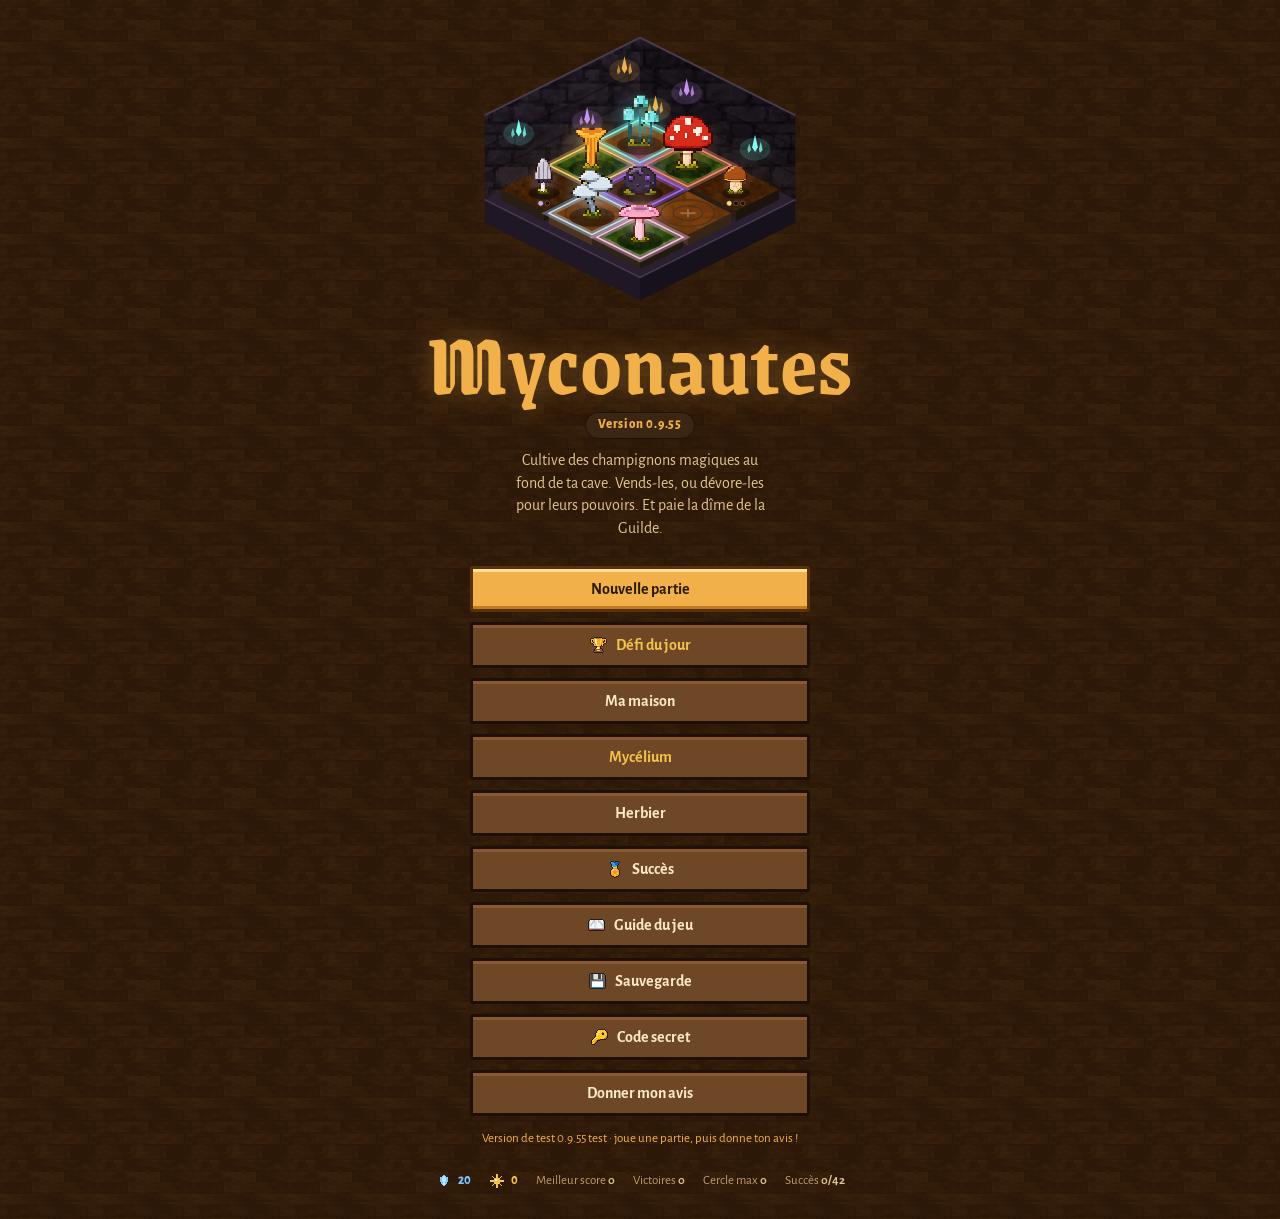
==== index.html @ 74641db4 "0.9.55 : nouveaux événements de nuit, cadeaux du réveil, 8 événements du jour, fonds d'arène peints " ====
<!doctype html><html><head><meta charset=utf8><meta name=viewport content="width=device-width,initial-scale=1,viewport-fit=cover"><style>:root{color-scheme:light;box-sizing:border-box;padding-top:env(safe-area-inset-top,0px);padding-bottom:env(safe-area-inset-bottom,0px)}html{scroll-padding-top:env(safe-area-inset-top,0px)}body{margin:0;padding:0;font:14px -apple-system,BlinkMacSystemFont,sans-serif;background:#fff;color:#000}img{max-width:100%}[hidden]:not([hidden=until-found i]){display:none!important}</style><style>
/* Thème d'interface 2 (20/11) : cadres en bois façon Stardew, police d'origine conservée */
html:root{--loam:#24170e;--loam-2:#3b2614;--loam-3:#5a3a1e;--rock:#6e4826;--line:#1e1008;--parch:#fbe9c4;--muted:#e0c393;--faint:#bf9a6c;--shade:rgba(20,10,4,.66)}
html body{background-color:var(--loam);background-image:url([data-uri]);background-size:96px 96px;background-repeat:repeat;image-rendering:pixelated}
.hud,.bar,#sheet .panel,#modal .card,.dcard,.banner,.group,.market,.prow,.frow,.grow,.cr-row,.char,.cer,.recipe,.gitem,.ach-card,.fb-card,.gd-sec,.toast,.mp,.forge-stats,.lb li,.daily .dl-char,.b-cmd,.b-mini,.psum,.hero-ed,.mile,.gc,#pipo,.tut,.coach{border-radius:3px!important;border:3px solid var(--line)!important;box-shadow:inset 0 0 0 2px #9a6a38,inset 0 3px 0 2px #b8854c!important;background:var(--loam-3)!important}
.btn,.btn-ghost,.snd-btn,.htabs button,.gd-tabs button,.he-tg button,.he-ch button,.cr-q button,.chip,.badge,.pchip,.slot,.item,.ing,.mat,.want{border-radius:3px!important}
.btn-ghost,.snd-btn{border:3px solid var(--line)!important;box-shadow:inset 0 3px 0 #8a5a2e!important;background:var(--rock)!important}
.btn-primary{border:3px solid #5a3008!important;box-shadow:inset 0 3px 0 #ffe0a0,inset 0 -3px 0 #c07a20!important}
.slot,.item{background:#e9cf98!important;border:3px solid #7a4a22!important;color:#3b2412}
.bar{border-width:3px 0 0 0!important}.hud{border-width:0 0 3px 0!important}
.tab.on{border-radius:3px!important;background:var(--rock)!important;box-shadow:inset 0 0 0 2px #b8854c!important}
/* 0.9.54 : jauge d'énergie en pixels */
html body .nrg i{border-radius:0;transform:none;width:8px;height:14px;border:2px solid var(--line);box-shadow:inset 0 2px 0 rgba(255,255,255,.28),inset 0 -2px 0 rgba(0,0,0,.28);image-rendering:pixelated}
html body .nrg i.on{border-color:#1e3a10}
</style><link rel="manifest" href="manifest.webmanifest"><meta name="theme-color" content="#2a1c12"><meta name="mobile-web-app-capable" content="yes"><link rel="apple-touch-icon" href="icon-192.png"></head><body>
<meta charset="utf-8">
<title>Myconautes</title>
<meta name="claude:viewport-fit-sides" content="cover">
<link rel="preconnect" href="https://fonts.googleapis.com">
<link rel="preconnect" href="https://fonts.gstatic.com" crossorigin>
<link rel="stylesheet" href="https://fonts.googleapis.com/css2?family=Alegreya+Sans:wght@400;500;700;800&family=Grenze+Gotisch:wght@500;700&display=swap">
<style>
/* Layout: one narrow column (max 520px). Sticky HUD band on top, the cave grid in the middle, a fixed action bar at the bottom.
   Single dark "underground cave" theme by choice: loam + rock neutrals, lantern amber as the one UI accent,
   bioluminescent colours belong to the mushrooms only. */
:root{
  --loam:#140f17; --loam-2:#1e1622; --loam-3:#2a1f2f; --rock:#33263a; --line:#4a3a50;
  --parch:#f0e4ca; --muted:#ab9c90; --faint:#7f7072;
  --lantern:#f2b04b; --lantern-hi:#ffd48a; --lantern-ink:#2b1a05;
  --moss:#97d67e; --rot:#e66d5d; --iv:#c592f5;
  --r0:#cbbca4; --r1:#79c8ff; --r2:#ffb54d; --r3:#ff5ad8;
  --shade:rgba(6,3,8,.62);
  --f-display:"Grenze Gotisch","Palatino Linotype",Georgia,serif;
  --f-body:"Alegreya Sans","Trebuchet MS",system-ui,sans-serif;
  color-scheme:dark;
}
*{box-sizing:border-box}
html,body{height:100%}
body{margin:0;background:var(--loam);color:var(--parch);font:16px/1.42 var(--f-body);-webkit-tap-highlight-color:transparent;
  background-image:radial-gradient(120% 50% at 50% -10%,#2a1d2f 0%,transparent 70%),radial-gradient(80% 40% at 100% 100%,#1f1424 0%,transparent 70%);background-repeat:no-repeat;touch-action:manipulation}
body::before{content:"";position:fixed;top:0;right:0;left:0;height:env(safe-area-inset-top,0px);z-index:45;background:var(--loam-2)}
.gut{padding-left:max(16px,env(safe-area-inset-left,0px));padding-right:max(16px,env(safe-area-inset-right,0px))}
.col{max-width:520px;margin:0 auto;width:100%}
[hidden]{display:none!important}
[data-act]{cursor:pointer;-webkit-tap-highlight-color:rgba(242,176,75,.18)}
button{font:inherit;color:inherit;background:none;border:0;cursor:pointer;padding:0}
button:focus-visible{outline:2px solid var(--lantern);outline-offset:2px}
h1,h2,h3{font-family:var(--f-display);font-weight:700;text-wrap:balance;margin:0;letter-spacing:.01em;line-height:1.05}
p{margin:0}
.num{font-variant-numeric:tabular-nums}
.small{font-size:13px;color:var(--muted)}
.label{font-size:11px;letter-spacing:.14em;text-transform:uppercase;color:var(--muted);font-weight:700}

.btn{display:inline-flex;align-items:center;justify-content:center;gap:8px;min-height:46px;padding:10px 16px;border-radius:14px;font-weight:700;text-align:center;line-height:1.15}
.btn-primary{background:var(--lantern);color:var(--lantern-ink);box-shadow:inset 0 0 0 1px var(--lantern-hi),0 8px 24px -10px var(--lantern)}
.btn-ghost{background:var(--loam-3);border:1px solid var(--line)}
.btn-iv{background:transparent;border:1px solid var(--iv);color:var(--iv)}
.btn-danger{background:transparent;border:1px solid var(--rot);color:var(--rot)}
.fee-v{font-size:11.5px;color:var(--faint)}.prow .meta b{color:var(--r1)}.prow .cost{display:inline-flex;align-items:center;gap:3px;white-space:nowrap}.prow .cost svg{width:16px!important;height:16px!important}
.snd-btn{flex:none;width:34px;height:34px;border-radius:10px;background:var(--loam-3);border:1px solid var(--line);font-size:15px;line-height:1;padding:0}
.snd-set{display:grid;grid-template-columns:auto minmax(0,1fr);gap:8px 12px;align-items:center;padding:10px 12px;border-radius:14px;background:var(--loam-2);border:1px solid var(--line)}
.snd-set label{font-weight:700;color:var(--muted)}.snd-set input{width:100%;accent-color:var(--lantern)}.snd-set .btn{grid-column:1/-1}
.daily-btn{border-color:#c9963a;color:#f2c14b}
.wxc{white-space:nowrap;margin-left:2px;background:var(--loam-3);border:1px solid var(--line);border-radius:99px;padding:1px 7px;font-size:13px;line-height:1.5}
.dlc{margin-left:6px;font-size:10.5px;font-weight:800;color:#2b1a05;background:#f2c14b;border-radius:99px;padding:1px 7px}
.wxs{display:grid;gap:10px}.wxs>div{padding:10px 12px;border-radius:12px;background:var(--loam-2);border:1px solid var(--line)}.wxs b{font-size:15px}.wxs p{margin:4px 0;font-size:14px}.wxs small{color:var(--muted)}
.daily .dl-char{display:grid;grid-template-columns:52px minmax(0,1fr);gap:10px;align-items:center;padding:10px;border-radius:14px;background:var(--loam-2);border:1px solid var(--line)}
.dl-char svg{width:52px;height:52px}.dl-char small{display:block;color:var(--muted);font-size:12.5px}
.dl-mods{display:grid;grid-template-columns:1fr 1fr;gap:8px;margin:10px 0}.dl-mods div{padding:9px 10px;border-radius:12px;background:rgba(242,176,75,.08);border:1px solid #8a6a2a}.dl-mods b{display:block;color:var(--lantern);font-size:14px}.dl-mods span{font-size:12.5px}
.daily input{width:100%;margin-top:4px}
.lb{list-style:none;margin:6px 0 0;padding:0;display:grid;gap:4px}
.lb li{display:grid;grid-template-columns:30px minmax(0,1fr) auto auto;gap:8px;align-items:center;padding:7px 10px;border-radius:10px;background:var(--loam-2);border:1px solid var(--line);font-size:14px}
.lb li.me{border-color:var(--lantern)}.lb-r{text-align:center;font-weight:800}.lb li em{font-style:normal;font-size:12px;color:var(--muted)}.lb-s{font-weight:800;color:var(--lantern)}
.dl-end{margin-top:12px;padding:12px;border-radius:14px;background:rgba(242,176,75,.1);border:1px solid #8a6a2a;display:grid;gap:3px}.dl-end b{font-family:var(--f-display);font-size:22px;color:var(--lantern)}.dl-end small{color:var(--muted)}.dl-btns{display:grid;grid-template-columns:1fr 1fr;gap:6px;margin-top:6px}
#stage::after{content:"";position:absolute;inset:0;pointer-events:none;z-index:3;opacity:0;transition:opacity .6s}
#stage[data-wx=pluie]::after,#stage[data-wx=orage]::after{opacity:.55;background:repeating-linear-gradient(105deg,transparent 0 9px,rgba(180,210,255,.5) 9px 10px,transparent 10px 23px);background-size:46px 46px;animation:wxRain .45s linear infinite}
#stage[data-wx=orage]::after{animation:wxRain .4s linear infinite,wxFlash 6s steps(1) infinite}
#stage[data-wx=neige]::after{opacity:.9;background-image:radial-gradient(circle,#fff 1.6px,transparent 2.2px),radial-gradient(circle,rgba(255,255,255,.8) 1.1px,transparent 1.6px);background-size:38px 38px,23px 23px;animation:wxSnow 7s linear infinite}
#stage[data-wx=brouillard]::after{opacity:1;background:linear-gradient(180deg,rgba(210,215,230,.05),rgba(210,215,230,.38) 55%,rgba(210,215,230,.15));animation:wxFog 9s ease-in-out infinite alternate}
#stage[data-wx=vent]::after{opacity:.8;background-image:radial-gradient(ellipse 5px 2.5px,#d8a24a 70%,transparent 75%),radial-gradient(ellipse 4px 2px,#a8c04a 70%,transparent 75%);background-size:120px 90px,80px 70px;animation:wxWind 3.5s linear infinite}
#stage[data-wx=canicule]::after{opacity:1;background:radial-gradient(ellipse at 50% 0,rgba(255,170,60,.22),transparent 70%)}
#stage[data-season=automne] #world .scene{filter:hue-rotate(-32deg) saturate(1.2)}
#stage[data-season=hiver] #world .scene{filter:saturate(.45) brightness(1.12)}
#stage[data-season=ete] #world .scene{filter:saturate(1.2) brightness(1.04)}
@keyframes wxRain{to{background-position:-10px 46px}}
@keyframes wxSnow{to{background-position:20px 380px,-30px 230px}}
@keyframes wxFog{to{transform:translateX(4%)}}
@keyframes wxWind{to{background-position:480px 60px,320px -40px}}
@keyframes wxFlash{0%,96%,100%{filter:none}97%{filter:brightness(3)}98%{filter:none}99%{filter:brightness(2.4)}}
.btn-danger-soft{background:rgba(230,109,93,.12);border:1px solid var(--rot);color:#ffb0a4}
.cr-quick{display:grid;grid-template-columns:1fr 1fr;gap:8px}
.cr-quick .btn{flex-direction:column;min-height:58px;line-height:1.15}
.cr-quick .btn small{display:block;font-weight:600;font-size:12px;opacity:.85;margin-top:2px}
.cr-h{margin:14px 2px 8px}
.cr-list{display:grid;gap:6px}
.cr-row{display:grid;grid-template-columns:40px minmax(0,1fr) auto;gap:8px;align-items:center;padding:6px 8px;border-radius:12px;background:var(--loam-2);border:1px solid var(--line)}
.cr-row.on{border-color:var(--lantern);background:rgba(242,176,75,.08)}
.cr-ic svg{width:40px;height:40px;display:block}
.cr-tx b{display:block;font-size:14px;line-height:1.2}.cr-tx small{font-size:11.5px;color:var(--muted)}.cr-tx em{font-style:normal;color:#ff9a8a}
.cr-q{display:flex;align-items:center;gap:4px}
.cr-q button{width:32px;height:32px;border-radius:9px;background:var(--loam-3);border:1px solid var(--line);color:var(--parch);font-weight:800;font-size:17px}
.cr-q button:disabled{opacity:.35}
.cr-q output{min-width:22px;text-align:center;font-weight:800}
.cr-q .cr-max{width:auto;padding:0 8px;font-size:12px;font-weight:700}
.cr-go{width:100%;margin-top:12px}
.btn[disabled]{opacity:.38;cursor:not-allowed}
.btn small{font-weight:500;opacity:.8;font-size:12px}
.stack{display:grid;gap:10px}

/* ---------- Title ---------- */
#title{min-height:100%;display:flex;flex-direction:column;justify-content:center;padding-block:28px}
.hero{max-width:330px;margin:0 auto}
.logo{font-size:clamp(44px,13vw,88px);white-space:nowrap;text-align:center;color:var(--lantern);text-shadow:0 0 28px rgba(242,176,75,.35);margin-top:6px}
.tagline{text-align:center;color:var(--muted);max-width:32ch;margin:10px auto 26px}
.title-actions{display:grid;gap:10px;max-width:340px;margin:0 auto;width:100%}
.meta-line{display:flex;flex-wrap:wrap;justify-content:center;gap:6px 18px;margin-top:24px;color:var(--faint);font-size:13px}
.meta-line b{color:var(--muted)}

/* ---------- Setup ---------- */
#setup{padding-block:22px 40px}
#setup h2{font-size:34px;margin:6px 0 4px}
.chars{display:grid;gap:10px;margin:14px 0 24px}
.char{display:grid;grid-template-columns:58px 1fr;gap:12px;align-items:center;text-align:left;padding:12px;border-radius:16px;background:var(--loam-2);border:1px solid var(--line)}
.char svg{width:58px;height:58px}
.char.on{border-color:var(--lantern);box-shadow:inset 0 0 0 1px var(--lantern)}
.char.locked{opacity:.5}
.char.locked svg{filter:brightness(0) opacity(.6)}
.char h3{font-size:22px}
.char h3 span{font-family:var(--f-body);font-size:14px;color:var(--muted);font-weight:500}
.cercles{display:flex;flex-wrap:wrap;gap:8px;margin:10px 0}
.cer{min-width:46px;height:46px;border-radius:12px;border:1px solid var(--line);background:var(--loam-2);font-family:var(--f-display);font-size:20px}
.cer.on{background:var(--lantern);color:var(--lantern-ink);border-color:var(--lantern)}
.cer[disabled]{opacity:.3}
.cer-desc{min-height:44px;color:var(--muted);font-size:14px}

/* ---------- Game ---------- */
#game{min-height:100%;padding-bottom:calc(86px + env(safe-area-inset-bottom,0px))}
.hud{position:sticky;top:env(safe-area-inset-top,0px);z-index:20;background:var(--loam-2);border-bottom:1px solid var(--line);box-shadow:0 8px 20px -12px #000}
.hud .col{padding-block:8px 10px;display:grid;gap:8px}
.hud-row{display:flex;align-items:center;gap:8px}.hud-row .menu-btn{flex:none}
.day{display:flex;align-items:center;gap:5px;margin-right:auto;white-space:nowrap;min-width:0}
.wxc.r2{display:none}
@media (max-width:430px){.day b{font-size:21px!important}.day small{display:none}.hud-row{gap:6px}.wxc.r1,.dlc{display:none}.wxc.r2{display:inline-block;margin:0 4px 0 0;flex:none}.iv>span:first-child{display:none}.iv{grid-template-columns:minmax(0,1fr) auto!important;gap:6px!important}.hud-row2{grid-template-columns:auto minmax(0,1fr) auto auto!important;gap:7px!important}.dime{font-size:12.5px!important}.gold{font-size:17px!important}}
.day b{font-family:var(--f-display);font-size:24px;line-height:1}
.day small{color:var(--faint);font-size:13px}
.gold{display:flex;align-items:center;gap:5px;font-weight:800;font-size:19px;color:var(--lantern)}
.nrg{display:flex;gap:3px;align-items:center}
.nrg i{width:9px;height:16px;border-radius:3px;background:var(--loam-3);border:1px solid var(--line);transform:skewX(-12deg)}
.nrg i.on{background:var(--moss);border-color:var(--moss)}
.nrg i.extra{background:var(--r1);border-color:var(--r1)}
.nrg em{font-style:normal;font-weight:800;font-size:15px;color:var(--moss);margin-left:2px}
.menu-btn{width:38px;height:38px;border-radius:10px;border:1px solid var(--line);display:grid;place-items:center}
.menu-btn span{display:block;width:16px;height:2px;background:var(--parch);box-shadow:0 5px 0 var(--parch),0 -5px 0 var(--parch)}
.hud-row2{display:grid;grid-template-columns:minmax(0,1fr) auto auto;gap:10px;align-items:center}
.hp{display:flex;align-items:center;gap:4px;font-size:13px;color:#e66d5d;white-space:nowrap}
.hp b{color:var(--parch)}
.hp.low b{color:var(--rot)}
.hp.low svg{animation:hpBeat .9s ease-in-out infinite}
@keyframes hpBeat{50%{transform:scale(1.25)}}
.bar .tab .cnt.full{color:var(--rot)}
.bagcap{padding:12px;border-radius:16px;background:var(--loam-2);border:1px solid var(--line);margin-bottom:16px}
.bc-top{display:flex;justify-content:space-between;align-items:baseline;gap:8px;font-size:15px}
.bc-top b{font-size:17px;color:var(--parch)}
.bc-top b.full{color:var(--rot)}
.bc-bar{height:8px;border-radius:99px;background:var(--loam-3);border:1px solid var(--line);overflow:hidden;margin:6px 0 4px}
.bc-bar i{display:block;height:100%;background:var(--lantern);transition:width .3s}
.bc-bar i.full{background:var(--rot)}
.bc-up{display:grid;grid-template-columns:minmax(0,1fr) auto;gap:10px;align-items:center;margin-top:10px;padding-top:10px;border-top:1px solid var(--line)}
.bc-up b{font-size:15px}
.bc-up .small{margin:2px 0 6px}
.bc-up .btn{min-height:42px}
.bc-w{margin-top:8px;color:var(--faint)}
.gearline{font-size:13px;color:var(--muted);margin:-6px 0 14px;padding:0 4px}
.forge-stats{display:flex;flex-wrap:wrap;gap:6px 16px;padding:10px 12px;border-radius:14px;background:var(--loam-2);border:1px solid var(--line);font-size:14px;margin-bottom:6px}
.forge-stats b{color:var(--lantern);font-size:16px}
.forge-stats i{font-style:normal;color:var(--faint);font-size:12px}
.forge{display:grid;gap:6px;margin-bottom:14px}
.frow{display:grid;grid-template-columns:44px minmax(0,1fr) auto;gap:10px;align-items:center;padding:6px 10px 6px 8px;border-radius:14px;background:var(--loam-2);border:1px solid var(--line)}
.frow.on{border-color:var(--lantern);background:rgba(242,176,75,.08)}
.frow b{display:block;font-size:15px}
.frow .small{display:block}
.frow .btn{min-height:40px;padding:6px 14px}
.ftag{font-size:12px;font-weight:800;color:var(--lantern);padding:4px 10px;border-radius:99px;border:1px solid var(--lantern)}
.ftag.dim{color:var(--faint);border-color:var(--line)}
.gym{display:grid;gap:8px}
.grow{padding:10px 12px;border-radius:14px;background:var(--loam-2);border:1px solid var(--line)}
.gtop{display:flex;justify-content:space-between;align-items:center}
.gtop b{font-family:var(--f-display);font-size:20px}
.gpips{display:flex;gap:4px}.gpips i{width:16px;height:8px;border-radius:3px;background:var(--loam-3);border:1px solid var(--line)}
.grow .small{margin:4px 0 8px}.grow .btn{width:100%;min-height:42px}
.b-chip.attr{color:#cfe8ff;border-color:#3f5c8a}
.fgear{font-size:12.5px;color:var(--muted);margin:-2px 0 0;padding:0 2px}
.iv{display:grid;grid-template-columns:auto 1fr auto;gap:8px;align-items:center;font-size:13px;color:var(--muted)}
.ivbar{position:relative;height:8px;border-radius:99px;background:var(--loam-3);border:1px solid var(--line);overflow:hidden}
.ivbar i{position:absolute;top:0;bottom:0;left:0;background:var(--iv);border-radius:99px;transition:width .3s}
.ivbar i.warn{background:linear-gradient(90deg,var(--iv),var(--rot))}
.ivbar .tick{position:absolute;top:-2px;bottom:-2px;width:2px;background:var(--parch);opacity:.5}
.iv b{color:var(--iv)}
.dime{font-size:13px;color:var(--muted);text-align:right;white-space:nowrap}
.dime b{color:var(--parch)}
.dime.tonight b{color:var(--lantern)}
.dime.danger b{color:var(--rot)}

main .col{padding-block:12px}
.log{min-height:22px;font-size:14px;color:var(--muted);margin-bottom:10px}
.log b{color:var(--parch)}
.banner{font-size:14px;padding:8px 12px;border-radius:12px;margin-bottom:10px;border:1px solid var(--line);background:var(--loam-2)}
.banner.moon{border-color:#9fe8ff;color:#d8f6ff}
.banner.trance{border-color:var(--iv);color:var(--iv)}

/* isometric cave scene */
.scene-wrap{margin:0 -8px}
.scene{display:block;width:100%;height:auto;overflow:visible;touch-action:manipulation;-webkit-user-select:none;user-select:none}
.scene .cell{cursor:pointer;outline:none}
.scene .cell .top{transition:filter .15s}
.scene .cell:hover .top{filter:brightness(1.3)}
.scene .cell:focus-visible .top{stroke:var(--lantern);stroke-width:2.5}
.scene .cell.slimy .mbody{filter:saturate(.55)}
.scene .halo{animation:pulse 2.4s ease-in-out infinite}
.scene .bob{animation:bob 3.4s ease-in-out infinite}
.scene .marker{animation:hop 1.1s ease-in-out infinite}
.scene .crystal{animation:pulse 3.8s ease-in-out infinite}
@keyframes bob{50%{transform:translateY(-3px)}}
@keyframes hop{50%{transform:translateY(-5px)}}
@keyframes pulse{50%{opacity:.5}}
.under-grid{display:flex;flex-wrap:wrap;gap:8px 14px;align-items:center;justify-content:space-between;margin-top:12px}
.legend{display:flex;gap:10px;font-size:12px;color:var(--muted);flex-wrap:wrap}
.legend span{display:inline-flex;align-items:center;gap:5px}
.legend i{width:14px;height:14px;border-radius:4px;display:inline-block}

/* bag */
.sec-h{display:flex;align-items:baseline;justify-content:space-between;gap:10px;margin:4px 0 10px}
.sec-h h2{font-size:28px}
.badges{display:flex;flex-wrap:wrap;gap:6px;margin-bottom:12px}
.badge{font-size:12px;padding:3px 9px;border-radius:99px;border:1px solid var(--line);background:var(--loam-2);color:var(--muted)}
.badge.up{color:var(--moss);border-color:#4f7a44}
.badge.iv{color:var(--iv);border-color:#6b4f8a}
.groups{display:grid;gap:10px;margin-bottom:22px}
.group{display:grid;grid-template-columns:54px minmax(0,1fr);gap:12px;padding:12px;border-radius:16px;background:var(--loam-2);border:1px solid var(--line)}
.group > svg{width:54px;height:54px}
.group h3{font-size:21px}
.group h3 span{font-family:var(--f-body);font-weight:800;font-size:15px;color:var(--muted)}
.chips{display:flex;flex-wrap:wrap;gap:4px;margin:6px 0 8px}
.chip{font-size:12px;padding:1px 7px;border-radius:99px;background:var(--loam-3);border:1px solid var(--line);font-variant-numeric:tabular-nums}
.chip.sh{color:var(--r2);border-color:#8a6427}
.chip.old{color:var(--rot);border-color:#7a3a33}
.acts{display:grid;grid-template-columns:1fr 1fr;gap:6px}
.acts .btn{min-height:42px;padding:6px 10px;font-size:14px}
.acts .eat{grid-column:1/-1}
.eatfx{font-size:13px;color:var(--iv);margin-top:6px}
.empty-bag{padding:22px;text-align:center;border:1px dashed var(--line);border-radius:16px;color:var(--muted);margin-bottom:22px}
.market{display:grid;gap:2px;background:var(--loam-2);border:1px solid var(--line);border-radius:16px;padding:6px}
.mrow{display:grid;grid-template-columns:30px minmax(0,1fr) auto 22px;gap:8px;align-items:center;padding:5px 6px;border-radius:10px;font-size:15px}
.mrow svg{width:30px;height:30px}
.mrow .p{font-weight:800;font-variant-numeric:tabular-nums;color:var(--lantern)}
.mrow .tr{font-weight:800;text-align:center}
.tr.up{color:var(--moss)} .tr.dn{color:var(--rot)} .tr.eq{color:var(--faint)}
.mrow .fc{font-size:12px;color:var(--muted)}
.mrow.client{background:var(--loam-3)}

/* bottom bar */
.bar{position:fixed;left:0;right:0;bottom:0;z-index:20;background:var(--loam-2);border-top:1px solid var(--line);padding-bottom:env(safe-area-inset-bottom,0px)}
.bar .col{display:grid;grid-template-columns:1fr 1fr 1.15fr 1fr 1fr;align-items:end;gap:4px;padding-block:6px 8px}
.bar .tab{font-size:12px;min-height:58px;padding:2px 1px;min-width:0;letter-spacing:-.01em;gap:1px}
.bar .tab svg{flex:none}.bar .tab .tl{max-width:100%;overflow:hidden;text-overflow:ellipsis;white-space:nowrap}
.bar .mapb{background:none;border:0;min-height:58px;position:relative}
.bar .mapo{position:absolute;left:50%;bottom:10px;transform:translateX(-50%);width:68px;height:68px;border-radius:50%;background:var(--lantern);color:var(--lantern-ink);border:3px solid var(--loam-2);box-shadow:0 6px 18px -4px #000;display:flex;flex-direction:column;align-items:center;justify-content:center;font-size:12.5px;font-weight:800;gap:1px}
.bar .mapb:active .mapo{transform:translateX(-50%) scale(.94)}
.mapz{font:700 11.5px var(--f-body);color:var(--muted);letter-spacing:.06em;text-transform:uppercase;margin:12px 2px 6px}
.mapg{display:grid;grid-template-columns:repeat(4,minmax(0,1fr));gap:8px}
.mp{display:flex;flex-direction:column;align-items:center;gap:3px;padding:10px 2px;border-radius:14px;background:var(--loam-2);border:1px solid var(--line);font:700 12.5px/1.15 var(--f-body);color:var(--parch);text-align:center;min-width:0}
.mp b{max-width:100%}.mp small{font-weight:500;font-size:10.5px;color:var(--muted)}
.mp.on{border-color:var(--lantern);background:rgba(242,176,75,.1)}.mp:disabled{opacity:.45}
.bar .tab .cnt{font-size:9.5px;white-space:nowrap;max-width:100%;overflow:hidden;text-overflow:ellipsis}
.tab{min-height:54px;border-radius:14px;font-weight:700;display:flex;flex-direction:column;align-items:center;justify-content:center;gap:1px;color:var(--muted);border:1px solid transparent}
.tab.on{color:var(--parch);background:var(--loam-3);border-color:var(--line)}
.tab .cnt{font-size:12px;color:var(--lantern)}
.sleep{min-height:54px;border-radius:14px;background:#2f2552;border:1px solid #5d4c9a;color:#e7defc;font-family:var(--f-display);font-size:22px;display:flex;flex-direction:column;align-items:center;justify-content:center;line-height:1}
.sleep small{font-family:var(--f-body);font-size:11px;font-weight:700;margin-top:3px;color:#b8a9ea}
.sleep.warn small{color:var(--rot)}

/* sheet + modal */
#sheet{position:fixed;top:0;right:0;bottom:0;left:0;z-index:50;display:flex;align-items:flex-end;justify-content:center;background:var(--shade)}
#sheet .panel{width:100%;max-width:520px;max-height:84%;overflow:auto;background:var(--loam-2);border:1px solid var(--line);border-bottom:0;border-radius:22px 22px 0 0;padding-top:14px;padding-bottom:calc(18px + env(safe-area-inset-bottom,0px));animation:up .22s ease-out}
.grab{width:40px;height:4px;border-radius:9px;background:var(--line);margin:0 auto 12px}
.sheet-h{display:flex;justify-content:space-between;align-items:flex-start;gap:12px;margin-bottom:12px}
.sheet-h h2{font-size:28px}
.x{width:36px;height:36px;border-radius:10px;border:1px solid var(--line);font-size:18px;flex:none}
.plist{display:grid;gap:8px}
.prow{display:grid;grid-template-columns:52px minmax(0,1fr) auto;gap:10px;align-items:center;text-align:left;padding:8px 10px;border-radius:14px;background:var(--loam-3);border:1px solid var(--line)}
.prow svg{width:52px;height:52px}
.prow b{font-size:16px}
.prow .meta{font-size:13px;color:var(--muted)}
.prow .cost{font-weight:800;color:var(--lantern);font-variant-numeric:tabular-nums;white-space:nowrap}
.prow .ok{color:var(--moss);font-size:12px;font-weight:700}
.prow[disabled]{opacity:.4}
.why{font-size:12px;color:var(--rot)}
.info-grid{display:grid;grid-template-columns:auto 1fr;gap:4px 14px;font-size:14px;margin:10px 0 14px}
.info-grid dt{color:var(--muted)}
.info-grid dd{margin:0}
.desc{font-size:14px;color:var(--muted);margin-top:4px}
.eatline{color:var(--iv)}

#modal{position:fixed;top:0;right:0;bottom:0;left:0;z-index:60;background:rgba(6,3,8,.82);display:flex;align-items:center;justify-content:center;overflow:auto;
  padding:max(16px,env(safe-area-inset-top,0px)) max(16px,env(safe-area-inset-right,0px)) max(16px,env(safe-area-inset-bottom,0px)) max(16px,env(safe-area-inset-left,0px))}
#modal .card{width:100%;max-width:480px;max-height:100%;overflow:auto;background:var(--loam-2);border:1px solid var(--line);border-radius:22px;padding:20px;animation:fade .25s ease-out}
.mh{display:flex;gap:12px;align-items:center}
.mh h2{font-size:32px}
.lines{list-style:none;padding:0;margin:16px 0 18px;display:grid;gap:9px;font-size:15px}
.lines li{display:grid;grid-template-columns:10px 1fr;gap:10px;align-items:baseline}
.lines li::before{content:"";width:8px;height:8px;border-radius:50%;background:var(--faint)}
.lines li.good::before{background:var(--moss)}
.lines li.bad::before{background:var(--rot)}
.lines li.gold::before{background:var(--lantern)}
.lines li.iv::before{background:var(--iv)}
.drafts{display:grid;gap:10px;margin:14px 0}
.dcard{display:grid;grid-template-columns:56px minmax(0,1fr);gap:12px;align-items:center;text-align:left;padding:14px;border-radius:16px;background:var(--loam-3);border:1px solid var(--line);transition:transform .12s}
.dcard:active{transform:scale(.98)}
.dcard[data-r="1"]{border-color:var(--r1);box-shadow:inset 0 0 0 1px var(--r1)}
.dcard[data-r="2"]{border-color:var(--r2);box-shadow:inset 0 0 0 1px var(--r2),0 0 26px -8px var(--r2)}
.dcard h3{font-size:22px}
.dcard p{font-size:14px;color:var(--muted);margin-top:3px}
.rl{font-size:10px;letter-spacing:.16em;text-transform:uppercase;font-weight:800;color:var(--r0)}
.dcard[data-r="1"] .rl{color:var(--r1)} .dcard[data-r="2"] .rl{color:var(--r2)}
.sigil{width:56px;height:56px;border-radius:50%;display:grid;place-items:center;font-family:var(--f-display);font-size:30px;border:1px solid currentColor;color:var(--r0);background:radial-gradient(circle,rgba(255,255,255,.08),transparent 70%)}
.dcard[data-r="1"] .sigil{color:var(--r1)} .dcard[data-r="2"] .sigil{color:var(--r2)}
.sigil svg{width:54px;height:54px}
.skip{display:block;margin:4px auto 0;font-size:14px;color:var(--muted);text-decoration:underline;padding:8px}
.end-stats{display:grid;grid-template-columns:1fr 1fr;gap:8px;margin:16px 0}
.end-stats div{background:var(--loam-3);border:1px solid var(--line);border-radius:12px;padding:10px}
.end-stats b{display:block;font-size:22px;font-variant-numeric:tabular-nums}
.end-stats span{font-size:12px;color:var(--muted)}
.unlock{border:1px solid var(--lantern);color:var(--lantern);border-radius:12px;padding:10px 12px;margin-bottom:12px;font-weight:700}
.howto{display:grid;gap:10px;font-size:15px;padding-left:18px;margin:0}
.howto li::marker{color:var(--lantern)}
.grim{display:grid;gap:10px}
.gitem{display:grid;grid-template-columns:56px minmax(0,1fr);gap:12px;padding:10px;border-radius:14px;background:var(--loam-3);border:1px solid var(--line)}
.gitem svg{width:56px;height:56px}
.gitem.unknown svg{filter:brightness(0) opacity(.55)}
.gitem h3{font-size:20px}
.perklist{display:grid;gap:8px}
.perk{display:grid;grid-template-columns:auto 1fr;gap:10px;align-items:start;font-size:14px}
.perk .dot{width:10px;height:10px;border-radius:50%;margin-top:5px}

/* house */
#house-screen{padding-block:22px 40px}
.eclats{display:inline-flex;align-items:center;gap:6px;font-weight:800;color:var(--r1);white-space:nowrap}
.spores{display:inline-flex;align-items:center;gap:6px;font-weight:800;color:#f2c14b;white-space:nowrap}
.myc-btn{border-color:#8a6a2a;color:#f2c14b}
.myc-bank{display:flex;align-items:center;gap:8px;padding:10px 14px;border-radius:14px;background:rgba(242,193,75,.1);border:1px solid #8a6a2a;color:#f2c14b;font-size:15px;margin-bottom:6px}
.myc-bank svg{width:22px;height:22px}.myc-bank b{font-size:22px;font-family:var(--f-display)}
.myc-b{font-family:var(--f-display);font-size:21px;margin:16px 2px 8px}
.myc-list{display:grid;gap:8px}
.myc-node{padding:10px 12px;border-radius:14px;background:var(--loam-2);border:1px solid var(--line);border-left:4px solid var(--bc);display:grid;gap:6px}
.myc-node.done{background:rgba(255,255,255,.03)}.myc-node.lock{opacity:.6}
.mn-top{display:flex;justify-content:space-between;align-items:center;gap:8px}.mn-top b{font-size:15.5px}
.myc-node .btn{min-height:42px}.myc-node .btn svg{vertical-align:-3px}.myc-node .btn-primary svg{filter:brightness(.35)}
.myc-sp{display:flex;gap:6px}.myc-sp>span{width:44px;height:44px;border-radius:10px;background:#140f17;display:flex;align-items:center;justify-content:center}.myc-sp svg{width:40px;height:40px}
.sil svg{filter:brightness(0) opacity(.55)}.sil{display:contents}
.htabs{display:grid;grid-template-columns:repeat(3,1fr);gap:4px;padding:4px;border-radius:14px;background:var(--loam-2);border:1px solid var(--line);margin-bottom:12px}
.htabs button{min-height:40px;border-radius:10px;font-weight:700;color:var(--muted)}.htabs button.on{background:var(--loam-3);color:var(--parch);border:1px solid var(--line)}
.hmarks{font-size:12px;color:var(--muted);margin-top:4px}.hmarks span{color:var(--faint)}
.foe-ic{width:56px;height:56px;border-radius:50%;display:flex;align-items:center;justify-content:center;font-family:var(--f-display);font-size:26px;color:#fff;flex:none;border:2px solid rgba(255,255,255,.15)}
.gitem.foe.unknown .foe-ic{background:#2a1f2f!important;color:var(--faint)}
.miles{display:grid;gap:6px}
.mile{display:grid;grid-template-columns:22px minmax(0,1fr) auto auto;gap:8px;align-items:center;padding:9px 12px;border-radius:12px;background:var(--loam-2);border:1px solid var(--line);font-size:14px}
.mile span{color:var(--moss);font-weight:800}.mile em{font-style:normal;color:var(--muted);font-size:12px}.mile i{font-style:normal;display:inline-flex;align-items:center;gap:3px;color:#f2c14b;font-weight:800}
.mile.ok{opacity:.65}.mile.ok b{text-decoration:line-through;text-decoration-color:rgba(255,255,255,.3)}
.spore-gain{color:#f2c14b;display:flex;align-items:center;gap:6px}
#pipo{position:fixed;z-index:45;left:50%;transform:translateX(-50%);top:calc(env(safe-area-inset-top,0px) + 96px);width:min(560px,calc(100vw - 20px));display:grid;grid-template-columns:46px minmax(0,1fr);gap:8px;align-items:start;padding:10px 12px;border-radius:18px;background:rgba(36,27,41,.97);border:1px solid #8a6a2a;box-shadow:0 10px 30px -8px #000;animation:ppIn .3s ease-out}
#pipo[hidden]{display:none}
@keyframes ppIn{from{opacity:0;transform:translate(-50%,-8px)}}
#pipo .pp-ic svg{animation:ppBob 2.4s ease-in-out infinite}
@keyframes ppBob{50%{transform:translateY(-4px)}}
#pipo p{margin:0;font-size:14.5px;line-height:1.4}
#pipo p b{color:var(--lantern)}
.pp-act{display:flex;align-items:center;gap:10px;margin-top:8px;flex-wrap:wrap}
.pp-act .pp-ok{min-height:38px;padding:0 16px;margin-left:auto}
.pp-st{font-size:11.5px;color:var(--muted);font-weight:700}
.pp-skip{background:none;border:0;color:var(--muted);text-decoration:underline;font-size:12.5px;padding:4px}
.tut-hl{animation:tutHl 1.3s ease-in-out infinite}
button.tut-hl{box-shadow:0 0 0 3px #ffd84a,0 0 18px 4px rgba(255,216,74,.6)!important}
.scene .tut-hl .top{fill:#ffd84a!important;fill-opacity:.35}
@keyframes tutHl{50%{filter:brightness(1.35)}}
.btn.locked{opacity:.55}
.tab.lk{opacity:.5}.tab.lk .cnt{color:var(--muted)!important}
.mp.lk small{color:var(--muted)}
#vet{margin-top:12px}
.vet-t{display:flex;gap:10px;align-items:center;width:100%;text-align:left;padding:10px 12px;border-radius:14px;background:var(--loam-2);border:1px solid var(--line);color:var(--parch)}
.vet-t.on{border-color:var(--lantern)}.vet-t small{display:block;color:var(--muted);font-size:12.5px}
.vet-box{width:24px;height:24px;border-radius:7px;border:2px solid var(--lantern);display:flex;align-items:center;justify-content:center;color:var(--lantern);font-weight:800;flex:none}
.g-res{margin:10px 0 4px;padding:10px 12px;border-radius:12px;background:rgba(242,176,75,.1);border:1px solid #8a6a2a;font-size:14px;line-height:1.4}
.g-res .spores{margin-top:6px}
.gctr{display:grid;gap:8px;margin-top:10px}
.gc{display:grid;grid-template-columns:minmax(0,1fr) auto;gap:8px;align-items:center;padding:10px 12px;border-radius:12px;background:var(--loam-2);border:1px solid var(--line)}
.gc b{display:block;font-size:14.5px;line-height:1.25}.gc span{display:block;font-size:12px;color:var(--muted);margin-top:3px}
.gc .btn{min-height:40px;padding:0 14px}.gc.done{opacity:.55}.gc.done span{color:var(--moss)}
.gc.leg{border-color:#c9963a;background:linear-gradient(135deg,rgba(242,176,75,.12),transparent)}
.grank{margin-top:10px;padding:10px 12px;border-radius:12px;background:var(--loam-2);border:1px solid var(--line)}
.grank>div:first-child{display:flex;justify-content:space-between;align-items:baseline;gap:8px}.grank b{font-family:var(--f-display);font-size:18px;color:var(--lantern)}.grank span{font-size:12px;color:var(--muted)}
.gbar{height:8px;border-radius:99px;background:var(--loam-3);border:1px solid var(--line);overflow:hidden;margin:6px 0}.gbar i{display:block;height:100%;background:linear-gradient(90deg,#c9963a,#f2c14b)}
.gcal{display:grid;gap:6px;margin-top:10px}.gcal div{display:flex;justify-content:space-between;padding:9px 12px;border-radius:10px;background:var(--loam-2);border:1px solid var(--line);font-size:14px}.gcal span{color:var(--lantern);font-weight:700}
.gbet{margin-top:10px;padding:10px 12px;border-radius:12px;background:rgba(142,43,58,.18);border:1px solid #7a3a33}.gbet b{display:block;color:#ff9a8a;margin-bottom:3px}.gbet span{font-size:13.5px}
.gletter b,.gletters b{display:block;font-family:var(--f-display);font-size:18px;color:var(--lantern);margin-bottom:4px}
.gletter p,.gletters p{font-style:italic;font-size:14px;line-height:1.45;color:#e8dcc0}
.gletters{display:grid;gap:12px;margin-top:10px;max-height:46vh;overflow:auto}.gletters>div{padding:10px 12px;border-radius:12px;background:#2a2218;border:1px solid #5a4a30}
.gopts .btn{min-height:44px}
.house-scene{margin:8px -8px 12px;border-radius:20px;background:radial-gradient(70% 60% at 50% 55%,#241a2b,transparent)}
.slots{display:flex;gap:6px;overflow-x:auto;padding-bottom:8px;margin:0 0 10px;scrollbar-width:none}
.slots::-webkit-scrollbar{display:none}
.slot{flex:none;padding:8px 13px;border-radius:99px;border:1px solid var(--line);background:var(--loam-2);font-weight:700;font-size:14px;color:var(--muted)}
.slot.on{background:var(--parch);color:var(--loam);border-color:var(--parch)}
.items{display:grid;gap:8px}
.item{display:grid;grid-template-columns:minmax(0,1fr) auto;gap:10px;align-items:center;padding:8px 10px 8px 14px;border-radius:14px;background:var(--loam-2);border:1px solid var(--line)}
.item.prev{border-color:var(--r1);box-shadow:inset 0 0 0 1px var(--r1)}
.iname{text-align:left;display:grid;gap:1px;min-height:40px}
.iname .st{font-size:12px;color:var(--muted)}
.item .btn{min-height:40px;padding:6px 12px;font-size:14px}
.eqd{font-size:13px;font-weight:800;color:var(--moss);padding:0 8px}
.dig{width:100%;margin-top:10px;border-style:dashed}
.flame{animation:flick .8s ease-in-out infinite alternate;transform-box:fill-box;transform-origin:50% 100%}
@keyframes flick{to{transform:scale(1.15,.82)}}
.fly{animation:drift 5s ease-in-out infinite alternate}
@keyframes drift{to{transform:translate(12px,-9px)}}
.breathe{animation:breathe 3.2s ease-in-out infinite;transform-box:fill-box;transform-origin:50% 100%}
@keyframes breathe{50%{transform:scaleY(1.05)}}
.flap{animation:flap .32s ease-in-out infinite alternate;transform-box:fill-box;transform-origin:50% 50%}
@keyframes flap{to{transform:scaleX(.5)}}
/* world */
#stage{position:relative;margin:0 -16px;touch-action:manipulation;-webkit-user-select:none;user-select:none}
#world .scene{display:block;width:100%;height:auto;max-height:min(68vh,860px);cursor:pointer}
@media (min-width:600px){#stage{width:min(820px,94vw);margin-left:calc((100% - min(820px,94vw))/2);margin-right:0}}
#fade{position:absolute;top:0;right:0;bottom:0;left:0;background:var(--loam);opacity:0;pointer-events:none;transition:opacity .28s}
#fade.on{opacity:1}
#stage.shake{animation:shk .4s}
@keyframes shk{20%{transform:translate(-4px,2px)}40%{transform:translate(4px,-2px)}60%{transform:translate(-3px,1px)}80%{transform:translate(2px,0)}}
.sleeper,.zzz{display:none}
#stage.sleeping .sleeper,#stage.sleeping .zzz{display:inline}
.zzz text{animation:zz 2s linear infinite;transform-box:fill-box}
@keyframes zz{0%{opacity:0;transform:translate(0,0)}30%{opacity:1}100%{opacity:0;transform:translate(10px,-22px)}}
.hot{cursor:pointer}
.scene g.hot:hover{filter:brightness(1.18)}
#panel{padding-top:4px}
.loc-h{display:flex;justify-content:space-between;align-items:baseline;gap:10px;margin:6px 0 2px}
.loc-h h2{font-size:28px}
.ctx{display:flex;flex-wrap:wrap;gap:8px;margin-top:4px}
.ctx .btn{flex:1 1 140px}
.cust-h{display:grid;grid-template-columns:56px 1fr;gap:12px;align-items:center}
.quote{font-style:italic;color:var(--parch);margin-top:4px;font-size:15px}
.want{display:grid;grid-template-columns:52px 1fr;gap:12px;align-items:center;padding:10px 12px;border-radius:14px;background:var(--loam-3);border:1px solid var(--line);margin-bottom:12px}
.want svg{width:52px;height:52px}
#sheet.clear{background:transparent;pointer-events:none}
#sheet.clear .panel{pointer-events:auto;max-height:50%}
/* characters */
.pl{pointer-events:none}
.pl.cust{pointer-events:auto;cursor:pointer}
.pl .bod{transform-box:fill-box;transform-origin:50% 100%}
.pl .leg,.pl .arm{transform-box:fill-box;transform-origin:50% 8%}
.pl .head{transform-box:fill-box;transform-origin:50% 90%}
.pl.back .face{display:none}
.pl:not(.back) .bk,.pl:not(.back) .bpk{display:none}
.pl .ovin{opacity:0}
.bub{opacity:0;transition:opacity .25s}
.pl.arrived .bub{opacity:1}
.pl.idle .bod{animation:plIdle 2.6s ease-in-out infinite}
@keyframes plIdle{50%{transform:scaleY(.97)}}
.pl.walk .l1,.pl.walk .a2{animation:swA .36s ease-in-out infinite alternate}
.pl.walk .l2,.pl.walk .a1{animation:swB .36s ease-in-out infinite alternate}
.pl.walk .bod{animation:plStep .18s ease-in-out infinite alternate}
@keyframes swA{from{transform:rotate(24deg)}to{transform:rotate(-24deg)}}
@keyframes swB{from{transform:rotate(-24deg)}to{transform:rotate(24deg)}}
@keyframes plStep{to{transform:translateY(-2.5px)}}
.pl.plant .bod{animation:crouch .9s ease-in-out}
.pl.plant .a1{animation:tamp .9s ease-in-out}
@keyframes crouch{25%,75%{transform:translateY(5px) scaleY(.86)}}
@keyframes tamp{20%{transform:rotate(60deg)}35%{transform:rotate(25deg)}50%{transform:rotate(60deg)}65%{transform:rotate(25deg)}80%{transform:rotate(55deg)}}
.pl.harvest .bod{animation:pull 1s ease-in-out}
.pl.harvest .a1{animation:raise 1s ease-in-out}
.pl.harvest .a2{animation:raise2 1s ease-in-out}
.pl.harvest .ovin{animation:pluck 1s ease-out forwards}
@keyframes pull{30%{transform:translateY(6px) scaleY(.85)}60%{transform:translateY(-4px)}}
@keyframes raise{30%{transform:rotate(50deg)}60%,90%{transform:rotate(165deg)}}
@keyframes raise2{60%,90%{transform:rotate(-165deg)}}
@keyframes pluck{0%{opacity:0;transform:translate(-14px,64px) scale(.45)}30%{opacity:1;transform:translate(-14px,58px) scale(.55)}62%,90%{opacity:1;transform:translate(0,0) scale(1)}100%{opacity:0;transform:translate(10px,44px) scale(.3)}}
.pl.eat .a1{animation:munch 1.1s ease-in-out}
.pl.eat .head{animation:chew 1.1s ease-in-out}
.pl.eat .ovin{animation:bite 1.1s ease-in forwards}
@keyframes munch{20%,40%,60%{transform:rotate(160deg)}30%,50%{transform:rotate(135deg)}80%{transform:rotate(150deg)}}
@keyframes chew{20%,40%,60%{transform:scaleY(.92)}30%,50%,70%{transform:scaleY(1.03)}}
@keyframes bite{0%{opacity:0;transform:translate(-16px,46px) scale(.4)}15%{opacity:1;transform:translate(-8px,34px) scale(.55)}40%{transform:translate(-8px,34px) scale(.42)}60%{transform:translate(-8px,34px) scale(.3)}80%{opacity:1;transform:translate(-8px,34px) scale(.16)}100%{opacity:0;transform:translate(-8px,34px) scale(.05)}}
.pl.sell .a1{animation:give 1s ease-in-out}
.pl.sell .ovin{animation:hand 1s ease-in-out forwards}
@keyframes give{30%,70%{transform:rotate(80deg)}}
@keyframes hand{0%{opacity:0;transform:translate(-14px,52px) scale(.45)}25%{opacity:1}55%{opacity:1;transform:translate(-40px,46px) scale(.5)}75%,100%{opacity:0;transform:translate(-46px,46px) scale(.4)}}
.pl.clean .a1{animation:sweep 1s ease-in-out}
.pl.clean .bod{animation:lean 1s ease-in-out}
@keyframes sweep{20%,60%{transform:rotate(55deg)}40%,80%{transform:rotate(12deg)}}
@keyframes lean{20%,60%{transform:rotate(-6deg)}40%,80%{transform:rotate(3deg)}}
.pl.dig .a1{animation:swing 1.2s ease-in}
.pl.dig .bod{animation:digb 1.2s ease-in}
@keyframes swing{25%{transform:rotate(200deg)}40%{transform:rotate(40deg)}65%{transform:rotate(200deg)}80%{transform:rotate(40deg)}}
@keyframes digb{40%,80%{transform:translateY(3px) scaleY(.93)}}
.pl.uproot .bod{animation:tug .8s ease-in-out}
.pl.uproot .a1{animation:tugA .8s ease-in-out}
@keyframes tug{20%,60%{transform:translateY(5px) rotate(4deg)}40%,80%{transform:translateY(3px) rotate(-6deg)}}
@keyframes tugA{20%,80%{transform:rotate(45deg)}}
.pl.cheer .bod{animation:jump .7s ease-out}
.pl.cheer .a1{animation:armsup .7s}
.pl.cheer .a2{animation:armsup2 .7s}
@keyframes jump{40%{transform:translateY(-12px)}70%{transform:translateY(0)}}
@keyframes armsup{30%,70%{transform:rotate(160deg)}}
@keyframes armsup2{30%,70%{transform:rotate(-160deg)}}
.pl.angry .bod{animation:shake .5s}
@keyframes shake{20%,60%{transform:translateX(-3px)}40%,80%{transform:translateX(3px)}}
.pl.haggle .a1{animation:hgl 1s}
.pl.haggle .head{animation:nod 1s}
@keyframes hgl{20%,40%,60%{transform:rotate(70deg)}30%,50%{transform:rotate(100deg)}}
@keyframes nod{25%,75%{transform:rotate(-7deg)}50%{transform:rotate(7deg)}}
.pl.sink .bod{animation:sinkA .65s ease-in forwards}
@keyframes sinkA{to{transform:translateY(34px);opacity:0}}
.pl.rise .bod{animation:riseA .65s ease-out}
@keyframes riseA{from{transform:translateY(34px);opacity:0}}
/* negotiation */
.pat{display:flex;align-items:center;gap:4px;margin-top:4px}
.pat i{width:10px;height:10px;border-radius:50%;border:1.5px solid var(--rot);display:inline-block}
.pat i.on{background:var(--rot)}
.pat span{font-size:11px;color:var(--muted);margin-left:4px;text-transform:uppercase;letter-spacing:.1em}
.quote.big{font-size:17px;margin:2px 0 12px;padding:10px 14px;border-radius:14px;background:var(--loam-3);border:1px solid var(--line)}
.offer{display:flex;justify-content:space-between;align-items:baseline;margin:0 2px 10px;color:var(--muted)}
.offer b{font-size:22px;color:var(--parch)}
.nego{padding:12px;border-radius:14px;border:1px dashed var(--lantern);margin-bottom:12px}
.nego-row{display:grid;grid-template-columns:auto 1fr auto;gap:10px;align-items:center;margin:6px 0 8px}
.nego-row .btn{min-height:40px;padding:4px 14px}
.nego output{text-align:center;font-size:26px;font-weight:800;color:var(--lantern)}
.nego input[type=range]{width:100%;accent-color:var(--lantern);height:28px}
.mind{color:#9fe8ff;font-size:14px;margin:-4px 0 10px;padding:8px 12px;border-radius:12px;background:rgba(127,255,240,.08);border:1px solid rgba(127,255,240,.3)}
/* day events */
.ev-h{display:grid;grid-template-columns:64px 1fr;gap:12px;align-items:center}
.ev-star{width:64px;height:64px;display:grid;place-items:center;font-size:40px;color:var(--lantern)}
.evd{font-size:16px;line-height:1.5;margin-top:8px}
/* fairies, psychedelic glow */
.pl .wings{transform-box:fill-box;transform-origin:50% 90%;animation:flut .22s ease-in-out infinite alternate}
@keyframes flut{to{transform:scaleX(.6)}}
.psyglow{animation:hueS 3s linear infinite}
/* trips */
#trip{position:fixed;top:0;right:0;bottom:0;left:0;pointer-events:none;z-index:15;overflow:hidden}
#trip i{position:absolute;top:0;right:0;bottom:0;left:0;opacity:0;transition:opacity 1.2s}
.t-prism{background:linear-gradient(120deg,#ff5ab4,#ffd84a,#7dffa8,#5ae1ff,#a98bff,#ff5ab4);background-size:300% 300%;mix-blend-mode:overlay;animation:prismMove 6s linear infinite}
body.trip-prism .t-prism{opacity:.45}
@keyframes prismMove{to{background-position:300% 0}}
body.trip-prism #stage{animation:hueS 8s linear infinite}
@keyframes hueS{from{filter:hue-rotate(0deg) saturate(1.5)}to{filter:hue-rotate(360deg) saturate(1.5)}}
.t-cosmic{background:radial-gradient(1.5px 1.5px at 12% 22%,#fff,transparent),radial-gradient(1.5px 1.5px at 72% 14%,#fff,transparent),radial-gradient(2px 2px at 40% 62%,#bfe9ff,transparent),radial-gradient(1.5px 1.5px at 86% 70%,#fff,transparent),radial-gradient(2px 2px at 24% 86%,#ffc4e8,transparent),radial-gradient(1.5px 1.5px at 60% 38%,#fff,transparent),radial-gradient(2px 2px at 92% 34%,#bfe9ff,transparent),radial-gradient(ellipse at center,transparent 45%,rgba(40,10,90,.62));animation:twinkle 3s ease-in-out infinite}
body.trip-oeil .t-cosmic{opacity:1}
@keyframes twinkle{50%{filter:brightness(1.7)}}
body.trip-oeil #stage{animation:chroma 2.4s ease-in-out infinite}
@keyframes chroma{0%,100%{filter:drop-shadow(3px 0 0 rgba(255,60,160,.55)) drop-shadow(-3px 0 0 rgba(60,220,255,.55))}50%{filter:drop-shadow(6px 1px 0 rgba(255,60,160,.45)) drop-shadow(-6px -1px 0 rgba(60,220,255,.45))}}
.t-fractal::before{content:"";position:absolute;top:-60%;right:-60%;bottom:-60%;left:-60%;background:repeating-conic-gradient(from 0deg at 50% 50%,rgba(255,90,180,.55) 0 8deg,rgba(90,225,255,.55) 8deg 16deg,rgba(200,255,107,.55) 16deg 24deg,rgba(255,216,74,.55) 24deg 32deg);animation:fracSpin 14s linear infinite}
body.trip-fractal .t-fractal{opacity:.24;mix-blend-mode:screen}
@keyframes fracSpin{50%{transform:rotate(180deg) scale(1.3)}to{transform:rotate(360deg) scale(1)}}
body.trip-wave #world .scene{filter:url(#wavy)}
body.trip-wave #panel,body.trip-wave .hud .col{animation:wob 3s ease-in-out infinite}
@keyframes wob{25%{transform:skewX(1.5deg)}75%{transform:skewX(-1.5deg)}}
body.dizzy #world{animation:sway 5s ease-in-out infinite}
@keyframes sway{25%{transform:rotate(.7deg)}75%{transform:rotate(-.7deg)}}
.t-flash{background:radial-gradient(circle,#fff 0,rgba(255,196,232,.6) 30%,transparent 70%)}
body.flash .t-flash{animation:flashA .9s ease-out}
@keyframes flashA{0%{opacity:0}20%{opacity:.85}100%{opacity:0}}
/* rarity tiers */
.dcard[data-r="3"]{border-color:var(--r3);box-shadow:inset 0 0 0 1px var(--r3),0 0 34px -6px var(--r3);animation:hueS 4s linear infinite}
.dcard[data-r="3"] .rl,.dcard[data-r="3"] .sigil{color:var(--r3)}
.dcard[data-r="2"] .rl::after,.dcard[data-r="3"] .rl::after{content:" ✦"}
.draft-note{font-size:13px;color:var(--muted);margin-top:-6px}
/* house bonuses */
.iname .bn{font-size:12px;color:var(--moss)}
.hb-sum{font-size:13px;color:var(--moss);margin:6px 0 2px;padding:8px 12px;border-radius:12px;background:rgba(151,214,126,.08);border:1px solid rgba(151,214,126,.25)}
/* combat */
.fight{display:grid;gap:8px}
.fbar{display:grid;grid-template-columns:minmax(0,1fr) 38% auto;gap:8px;align-items:center;font-size:14px}
.fbar .fn{min-width:0;overflow:hidden;text-overflow:ellipsis;white-space:nowrap}
.hpb{height:10px;border-radius:99px;background:var(--loam-3);border:1px solid var(--line);overflow:hidden}
.hpb i{display:block;height:100%;background:var(--rot);transition:width .3s}
.fbar.me .hpb i{background:var(--moss)}
.flog{font-size:15px;min-height:42px;padding:8px 12px;border-radius:12px;background:var(--loam-3);border:1px solid var(--line)}
.fbtns{display:grid;grid-template-columns:1fr 1fr;gap:6px}
.fpots{display:flex;gap:6px;overflow-x:auto;padding-bottom:2px;-webkit-overflow-scrolling:touch}
.fpot{flex:0 0 auto;display:flex;align-items:center;gap:5px;padding:3px 10px 3px 4px;border-radius:12px;background:var(--loam-3);border:1px solid var(--line);color:var(--parch);font:700 12.5px/1.1 var(--f-body);min-height:44px;cursor:pointer}
.fpot svg{width:26px;height:30px;flex:none}
.fpot b{color:var(--lantern)}
.fpot:disabled{opacity:.45}
.mats{display:grid;grid-template-columns:1fr 1fr;gap:6px;margin-bottom:22px}
.mat{display:flex;gap:8px;align-items:center;padding:8px 10px;border-radius:12px;background:var(--loam-2);border:1px solid var(--line);font-size:13px;line-height:1.2}
.mat svg{flex:none}
.mat b{display:block;font-size:13px}
.mat span{color:var(--muted)}
.transmute{display:flex;gap:10px;align-items:center;justify-content:space-between;padding:10px 12px;margin-bottom:10px;border-radius:14px;background:rgba(122,216,255,.07);border:1px solid rgba(122,216,255,.3);font-size:13.5px}
.transmute>div{display:flex;gap:8px;align-items:center}
.transmute svg{flex:none}
.transmute .btn{min-height:40px;flex:none}
.pl .hd,.pl .sz{transform-box:fill-box;transition:transform .5s cubic-bezier(.3,1.6,.5,1)}
.pl .hd{transform-origin:50% 92%}
.pl .sz{transform-origin:50% 100%}
.pl.bighead .hd{transform:scale(1.85)}
.pl.tiny .sz{transform:scale(.48)}
.fbtns .btn{min-height:46px;padding:6px 8px;font-size:14px;flex-direction:column;gap:0}
.pl.strike .a1{animation:strk .6s ease-in}
.pl.strike .bod{animation:lunge .6s}
@keyframes strk{30%{transform:rotate(190deg)}60%{transform:rotate(50deg)}}
@keyframes lunge{50%{transform:translateX(-6px)}}
.pl.hurt .bod{animation:hurtA .45s}
@keyframes hurtA{20%{transform:translateX(4px);filter:sepia(1) hue-rotate(-50deg) saturate(6) brightness(1.2)}60%{transform:translateX(-3px)}}
.pl.guard .a1{animation:grd .55s}
@keyframes grd{30%,85%{transform:rotate(120deg)}}
/* feedback */
.test-note{text-align:center;font-size:13px;color:var(--lantern);margin-top:14px}
.nojs{margin:16px auto 0;max-width:340px;padding:12px 14px;border-radius:14px;background:#c0392b;color:#fff;font:600 14px/1.45 system-ui,sans-serif;text-align:left}
.nojs b{display:block;font-size:15px;margin-bottom:4px}
.fb{display:grid;gap:10px}
.fb-row{display:grid;gap:6px}
.stars{display:flex;gap:4px}
.star{font-size:30px;line-height:1;color:var(--line);padding:2px 4px;min-width:44px;min-height:44px}
.star.on{color:var(--lantern)}
.cats{display:flex;flex-wrap:wrap;gap:6px}
.fb textarea,.fb input{width:100%;font:inherit;font-size:16px;color:var(--parch);background:var(--loam-3);border:1px solid var(--line);border-radius:12px;padding:10px 12px;resize:vertical}
.fb textarea:focus,.fb input:focus{outline:2px solid var(--lantern);outline-offset:1px}
.fb-list{display:grid;gap:10px}
.fb-card{padding:12px;border-radius:14px;background:var(--loam-3);border:1px solid var(--line);display:grid;gap:6px}
.fb-top{display:flex;justify-content:space-between;gap:10px;align-items:baseline}
.stars-s{color:var(--lantern);letter-spacing:1px}.stars-s i{font-style:normal;color:var(--line)}
.fb-meta{display:flex;gap:8px;align-items:center;font-size:12px;color:var(--muted)}
.fb-body{white-space:pre-wrap;font-size:15px}
#err{position:fixed;top:0;left:0;right:0;z-index:999;background:#c0392b;color:#fff;font:14px/1.4 system-ui,sans-serif;padding:calc(10px + env(safe-area-inset-top,0px)) 16px 10px}
.t-bubbles{background:radial-gradient(circle at 50% 50%,rgba(255,255,255,.5) 0 30%,rgba(122,216,255,.35) 32%,transparent 36%) 0 0/90px 90px,radial-gradient(circle at 50% 50%,rgba(255,255,255,.45) 0 25%,rgba(255,138,230,.3) 28%,transparent 33%) 40px 30px/140px 140px;animation:bubUp 9s linear infinite}
body.trip-bubbles .t-bubbles{opacity:.55}
@keyframes bubUp{to{background-position:0 -900px,40px -1370px}}
body.trip-neon #stage{filter:saturate(2.2) contrast(1.2) drop-shadow(0 0 5px #ff5ad8)}
body.trip-neon .pl .bod{animation:floaty 1.6s ease-in-out infinite}
@keyframes floaty{50%{transform:translateY(-7px)}}
body.trip-invert #world{filter:invert(1) hue-rotate(180deg)}
/* kitchen */
.recipes{display:grid;gap:10px}
.recipe{display:grid;grid-template-columns:54px minmax(0,1fr);gap:12px;padding:12px;border-radius:16px;background:var(--loam-3);border:1px solid var(--line)}
.recipe>svg{width:54px;height:54px}
.recipe.locked{opacity:.6}
.recipe.locked>svg{filter:brightness(0) opacity(.5)}
.recipe h3{font-size:20px;margin:2px 0 6px}
.ings{display:flex;flex-wrap:wrap;gap:4px;margin-bottom:6px}
.ing{font-size:12px;padding:2px 8px;border-radius:99px;border:1px solid var(--line);background:var(--loam-2)}
.ing i{font-style:normal;color:var(--faint);margin-left:2px}
.ing.ok{color:var(--moss);border-color:#4f7a44}
.ing.miss{color:var(--rot);border-color:#7a3a33}
.ing.st{color:var(--muted)}
.recipe .btn{width:100%;margin-top:8px;min-height:42px}
.deco-tabs{display:flex;gap:6px;margin:4px 0 10px}
.bag-h{font-size:20px;margin:6px 0 8px}
.pl.stir .a1{animation:stirA .5s ease-in-out 3 alternate}
.pl.stir .bod{animation:lean 1.5s ease-in-out}
@keyframes stirA{from{transform:rotate(35deg)}to{transform:rotate(95deg)}}
.steam{animation:steamUp 2.6s ease-in-out infinite}
@keyframes steamUp{0%{opacity:0;transform:translateY(4px)}40%{opacity:1}100%{opacity:0;transform:translateY(-10px)}}
.bubbling circle{animation:bubb 1.2s ease-in-out infinite;transform-box:fill-box;transform-origin:50% 50%}
@keyframes bubb{50%{transform:scale(1.5);opacity:.4}}
#fx{position:fixed;top:0;right:0;bottom:0;left:0;pointer-events:none;z-index:70}
.float{position:absolute;transform:translate(-50%,-50%);font-weight:800;font-size:19px;color:var(--lantern);text-shadow:0 2px 6px #000;animation:rise 1.1s ease-out forwards;white-space:nowrap}
.float.iv{color:var(--iv)} .float.bad{color:var(--rot)} .float.good{color:var(--moss)}
.spark{position:absolute;width:7px;height:7px;border-radius:50%;animation:burst .75s ease-out forwards}
.toast{position:fixed;left:50%;bottom:calc(84px + env(safe-area-inset-bottom,0px));transform:translateX(-50%);background:var(--loam-3);border:1px solid var(--line);color:var(--parch);padding:9px 14px;border-radius:12px;font-size:14px;z-index:80;max-width:min(92vw,440px);text-align:center;animation:fade .2s ease-out}
@keyframes rise{to{transform:translate(-50%,-170%);opacity:0}}
@keyframes burst{to{transform:translate(var(--dx),var(--dy)) scale(.2);opacity:0}}
@keyframes up{from{transform:translateY(30px);opacity:.4}}
@keyframes fade{from{opacity:0;transform:translateY(6px)}}
.hmk .hi{transform-box:fill-box;transform-origin:50% 50%;animation:hmkTw 3.4s ease-in-out infinite;opacity:.3}
@keyframes hmkTw{0%,62%,100%{opacity:.3;transform:scale(.6) rotate(0deg)}78%{opacity:1;transform:scale(1.15) rotate(45deg)}}
/* battle screen */
#battle{position:fixed;inset:0;z-index:55;display:flex;flex-direction:column;background:#0d0a10;color:var(--parch)}
#battle[hidden]{display:none!important}
#battle.enter{animation:bFade .3s ease-out}
#battle.out{animation:bFadeOut .26s ease-in forwards}
@keyframes bFade{from{opacity:0}}
@keyframes bFadeOut{to{opacity:0}}
.b-arena{position:relative;flex:1;min-height:0;overflow:hidden}
.b-arena.shake{animation:shk .4s}
.b-bg,.b-bg svg{position:absolute;inset:0;width:100%;height:100%}
.b-turn{position:absolute;z-index:3;top:calc(10px + env(safe-area-inset-top,0px));left:50%;transform:translateX(-50%);display:flex;gap:6px;align-items:baseline;padding:5px 14px;border-radius:99px;background:rgba(13,10,16,.78);border:1px solid var(--line);font-size:13px;white-space:nowrap;transition:border-color .2s}
.b-turn b{color:var(--lantern);font-family:var(--f-display);font-size:17px;font-weight:700}
.b-turn.enemy{border-color:#7a3a33}
.b-turn.enemy b{color:#ff9a8a}
.b-spr{position:absolute;z-index:1}
.b-spr svg{display:block;overflow:visible}
.b-spr.foe{top:calc(34px + env(safe-area-inset-top,0px));right:2%}
.b-spr.foe svg{width:min(31vw,128px);height:auto}
.b-spr.me{bottom:2%;left:2%}
.b-spr.me svg{width:min(33vw,136px);height:auto}
#battle.enter .b-spr.foe{animation:bInR .45s cubic-bezier(.2,1.3,.4,1)}
#battle.enter .b-spr.me{animation:bInL .45s cubic-bezier(.2,1.3,.4,1)}
#battle.enter .b-card{animation:bFade .5s ease-out}
@keyframes bInR{from{transform:translateX(60%);opacity:0}}
@keyframes bInL{from{transform:translateX(-60%);opacity:0}}
.b-spr.foe.ko{animation:bKo .7s ease-in forwards}
@keyframes bKo{to{transform:translateY(16px) scale(.9);opacity:0;filter:grayscale(1)}}
#b-me .pl.strike{animation:bLungeMe .6s ease-in-out}
#b-foe .pl.strike{animation:bLungeFoe .6s ease-in-out}
@keyframes bLungeMe{45%{transform:translate(16px,-12px)}}
@keyframes bLungeFoe{45%{transform:translate(-16px,12px)}}
#b-me .pl.hurt,#b-foe .pl.hurt{animation:bHit .45s}
@keyframes bHit{25%{filter:brightness(2.2) saturate(0)}}
.b-card{position:absolute;z-index:2;padding:9px 11px;border-radius:14px;background:rgba(20,15,23,.9);border:1px solid #5a4a60;box-shadow:0 8px 20px -10px #000}
.b-card.foe{top:calc(50px + env(safe-area-inset-top,0px));left:10px;width:min(62%,300px)}
.b-card.me{bottom:10px;right:10px;width:min(58%,290px)}
.b-nm{display:flex;justify-content:space-between;align-items:baseline;gap:6px}
.b-nm b{font-family:var(--f-display);font-size:19px;font-weight:700;line-height:1.05;min-width:0}
.b-lv{flex:none;font-size:11px;font-weight:800;color:#1a1216;background:var(--lantern);padding:1px 7px;border-radius:99px;white-space:nowrap}
.b-lv.boss{background:var(--r3);color:#fff}
.b-lv.me{background:var(--moss)}
.b-hpb{height:9px;border-radius:99px;background:#2a1f2f;border:1px solid #4a3a50;overflow:hidden;margin:6px 0 2px}
.b-hpb i{display:block;height:100%;background:linear-gradient(90deg,#e66d5d,#ff9a7a);transition:width .35s}
.b-card.me .b-hpb i{background:linear-gradient(90deg,#6fbf5a,#97d67e)}
.b-card.me .b-hpb i.low{background:linear-gradient(90deg,#e66d5d,#f2b04b)}
.b-hpn{font-size:12px;color:var(--muted);display:flex;justify-content:space-between;gap:6px}
.b-hpn b{color:var(--parch);font-size:13px}
.b-stats{display:flex;flex-wrap:wrap;gap:3px 12px;margin-top:6px}
.b-st{display:flex;align-items:center;gap:4px;font-size:13px;white-space:nowrap}
.b-st b{font-size:14px}
.b-st em{font-style:normal;color:var(--faint);font-size:11px}
.b-chips{display:flex;flex-wrap:wrap;gap:4px;margin-top:6px}
.b-chip{font:600 10.5px/1.3 var(--f-body);padding:2px 8px;border-radius:99px;border:1px solid var(--line);background:#241b29;color:var(--muted);cursor:pointer}
.b-chip.gear{color:#e8d8b0;border-color:#6a5a3a}
.b-chip.bad{color:#ff9a8a;border-color:#7a3a33}
.b-chip.good{color:var(--moss);border-color:#4f7a44}
.b-tip{position:absolute;z-index:6;left:12px;right:12px;top:50%;transform:translateY(-50%);padding:10px 14px;border-radius:14px;background:#f0e4ca;color:#2b1a05;font-size:14px;box-shadow:0 10px 30px -8px #000;animation:bFade .2s}
.b-tip b{display:block;font-family:var(--f-display);font-size:18px;margin-bottom:2px}
.b-banner{position:absolute;z-index:7;left:50%;top:42%;transform:translate(-50%,-50%);font-family:var(--f-display);font-size:46px;font-weight:700;color:var(--lantern);text-shadow:0 0 24px rgba(242,176,75,.6),0 3px 0 #000;animation:bBan .9s ease-out both;white-space:nowrap;pointer-events:none}
.b-banner.lose{color:#ff9a8a}
@keyframes bBan{0%{opacity:0;transform:translate(-50%,-50%) scale(.6)}25%{opacity:1;transform:translate(-50%,-50%) scale(1.08)}100%{opacity:1;transform:translate(-50%,-50%) scale(1)}}
.b-sub{position:absolute;z-index:5;left:10px;right:10px;bottom:10px;padding:10px;border-radius:16px;background:rgba(20,15,23,.97);border:1px solid #5a4a60;box-shadow:0 -6px 24px -10px #000}
.b-sub[hidden]{display:none!important}
.b-subh{display:flex;justify-content:space-between;align-items:center;margin-bottom:8px}
.b-subh b{font-family:var(--f-display);font-size:20px}
.b-x{width:34px;height:34px;border-radius:10px;background:var(--loam-3);border:1px solid var(--line);color:var(--parch)}
.b-items{display:grid;grid-template-columns:1fr 1fr;gap:6px}
.b-it{display:grid;grid-template-columns:30px minmax(0,1fr) auto;gap:6px;align-items:center;text-align:left;padding:6px 8px;border-radius:12px;background:var(--loam-3);border:1px solid var(--line);font:700 12.5px/1.15 var(--f-body);color:var(--parch);min-height:46px}
.b-it svg{width:30px;height:32px}
.b-it small{display:block;font-weight:500;color:var(--muted);font-size:10.5px}
.b-it b{color:var(--lantern)}
.b-log{padding:10px 14px;min-height:48px;font-size:14.5px;line-height:1.35;background:#1a1420;border-top:1px solid var(--line);border-bottom:1px solid var(--line)}
.b-log b{color:var(--lantern)}
.b-cmds{display:grid;grid-template-columns:1fr 1fr;gap:6px;padding:10px 12px calc(12px + env(safe-area-inset-bottom,0px));background:#140f17}
.b-cmd{display:grid;grid-template-columns:28px minmax(0,1fr);align-items:center;gap:8px;text-align:left;padding:7px 10px;min-height:52px;border-radius:14px;background:var(--loam-3);border:1px solid var(--line);color:var(--parch);font:700 15px/1.1 var(--f-body);cursor:pointer}
.b-cmd svg{width:26px;height:26px}
.b-cmd small{display:block;font-weight:500;font-size:11.5px;color:var(--muted);margin-top:2px;white-space:nowrap;overflow:hidden;text-overflow:ellipsis}
.b-cmd.main{background:var(--lantern);color:var(--lantern-ink);border-color:var(--lantern)}
.b-cmd.main small{color:#5a3a10}
.b-cmd.run{border-color:#7a3a33;color:#ff9a8a}
.b-cmd.open{border-color:var(--lantern)}
.b-cmd:disabled{opacity:.45}
body.in-battle .float{font-size:28px}
body.in-battle{overflow:hidden}
@media (max-height:700px){
  .b-spr.foe svg{width:min(26vw,104px)}.b-spr.me svg{width:min(27vw,110px)}
  .b-nm b{font-size:17px}.b-card{padding:7px 9px}.b-chips{margin-top:4px}
  .b-card.foe{width:min(72%,330px)}.b-card.me{width:min(64%,300px)}.b-chip{font-size:9.5px;padding:1px 6px}.b-st em{display:none}
  .b-cmd{min-height:46px;padding:5px 9px}.b-log{min-height:40px;padding:8px 12px;font-size:13.5px}
}

@media (prefers-reduced-motion:reduce){*{animation:none!important;transition:none!important}}
@media (prefers-reduced-motion:reduce){.hmk .hi{opacity:.6}}

/* ---------- Succès ---------- */
.ach-sum{display:flex;gap:8px;margin:10px 0 12px}.ach-sum div{flex:1;background:var(--loam-3);border:1px solid var(--line);border-radius:12px;padding:8px;text-align:center}.ach-sum b{font-size:18px;display:block}.ach-sum small{color:var(--muted);font-size:11px}
.ach-me{background:var(--loam-3);border:1px solid var(--line);border-radius:14px;padding:10px 12px;margin-bottom:12px}.ach-me>b{display:block;font-family:var(--f-display);font-size:18px;margin:2px 0 6px}
.ach-chips{display:flex;flex-wrap:wrap;gap:6px;margin-bottom:8px}.ach-chips button{padding:6px 11px;border-radius:999px;border:1px solid var(--line);font-size:13px;min-height:34px}.ach-chips button.on{border-color:var(--lantern);color:var(--lantern);font-weight:700}
.ach-name{font-family:var(--f-display);font-size:24px;text-align:center;margin:6px 0 0}.ach-name em{font-style:normal;color:var(--lantern)}
.ach-tabs{display:flex;gap:6px;overflow-x:auto;padding-bottom:4px;margin-bottom:10px;scrollbar-width:none}.ach-tabs button{padding:7px 12px;border-radius:999px;border:1px solid var(--line);font-size:13px;white-space:nowrap;color:var(--muted);min-height:36px}.ach-tabs button.on{background:var(--lantern);color:var(--lantern-ink);border-color:var(--lantern);font-weight:800}
.ach-card{display:grid;grid-template-columns:44px 1fr;gap:10px;align-items:center;background:var(--loam-3);border:1px solid var(--line);border-radius:14px;padding:10px;margin-bottom:8px}
.ach-card.done{border-color:rgba(242,176,75,.55)}.ach-card.lock{opacity:.6}.ach-card h3{font-size:19px;line-height:1.05}.ach-card p{font-size:13px;color:var(--muted);margin-top:2px}
.ach-tier{font-size:10.5px;letter-spacing:.12em;text-transform:uppercase;font-weight:800}.ach-rw{display:block;font-size:12px;color:var(--lantern);margin-top:4px}
.ach-bar{height:6px;background:var(--loam);border-radius:4px;margin-top:6px;overflow:hidden}.ach-bar i{display:block;height:100%;background:var(--lantern)}
#achban{position:fixed;left:50%;top:calc(env(safe-area-inset-top,0px) + 70px);transform:translate(-50%,-20px);width:min(92vw,480px);z-index:90;display:grid;grid-template-columns:52px 1fr;gap:10px;align-items:center;padding:12px;border-radius:16px;background:linear-gradient(180deg,#3a2a16,#2a1d10);border:1px solid #ffd34d;box-shadow:0 10px 30px -8px rgba(255,211,77,.5);opacity:0;pointer-events:none;transition:opacity .35s,transform .35s}
#achban.on{opacity:1;transform:translate(-50%,0)}
#achban.low{top:auto;bottom:calc(env(safe-area-inset-bottom,0px) + 18px)}#achban .l{display:block;font-size:10.5px;letter-spacing:.14em;text-transform:uppercase;color:#ffd34d;font-weight:800}#achban b{display:block;font-family:var(--f-display);font-size:22px;line-height:1.1}#achban p{font-size:12.5px;color:var(--muted);margin:2px 0 0}
.ach-gain{border-color:#ffd34d}.lb-t{font-weight:500;color:var(--lantern);font-size:11px}
.ver-badge{width:max-content;margin:4px auto 0;padding:3px 12px;border-radius:99px;border:1px solid var(--line);background:var(--loam-2);color:var(--lantern);font-size:13px;font-weight:800;letter-spacing:.06em}.ver-badge:empty{display:none}

/* ---------- Myconautes personnalisés ---------- */
.hero-h{display:flex;justify-content:space-between;align-items:baseline;font-family:var(--f-display);font-size:21px;margin:8px 2px 0}
.hero-h span{font-family:var(--f-body);font-size:13px;color:var(--muted)}
.char.hero-c{position:relative;grid-template-columns:62px 1fr;padding-right:52px;cursor:pointer}
.char.hero-c svg{width:62px;height:72px}
.hero-c h3 .lv{display:inline-block;font-family:var(--f-body);font-size:11px;font-weight:800;color:var(--lantern-ink);background:var(--lantern);border-radius:99px;padding:1px 8px;vertical-align:middle}
.hero-c .desc{font-size:13.5px}
.hero-c small{display:block;color:var(--muted);font-size:12.5px;line-height:1.3;margin-top:2px}
.hero-xp{height:5px;background:#140f17;border-radius:3px;margin-top:6px;overflow:hidden}
.hero-xp i{display:block;height:100%;background:var(--moss)}
.hero-pk{display:inline-block;margin-top:6px;font-size:12px;font-weight:800;color:var(--lantern)}
.hero-ed{position:absolute;top:10px;right:10px;width:38px;height:38px;border-radius:12px;border:1px solid var(--line);background:var(--loam-3);color:var(--parch);font-size:17px}
.char.hero-new{grid-template-columns:1fr;text-align:center;border-style:dashed;padding:16px 14px;gap:4px}
.char.hero-new b{font-size:16px}
.char.hero-new small{color:var(--muted);font-size:12.5px;line-height:1.35}
.he-pv{display:grid;place-items:center;background:radial-gradient(60% 60% at 50% 60%,#2a1f2f,#140f17);border:1px solid var(--line);border-radius:18px;padding:4px 0 10px;margin:6px 0 4px}
.he-pv b{font-family:var(--f-display);font-size:24px;line-height:1.1}
.he-pv small{color:var(--lantern);font-size:13px}
.he-t{font-family:var(--f-display);font-size:19px;margin:16px 0 6px;display:flex;justify-content:space-between;align-items:baseline;gap:8px}
.he-cnt{font-family:var(--f-body);font-size:13px;color:var(--muted);font-weight:500}
.he-in{width:100%;padding:11px 12px;border-radius:12px;border:1px solid var(--line);background:var(--loam-3);color:var(--parch);font:inherit;font-size:16px}
.he-in:focus{outline:2px solid var(--lantern);outline-offset:1px}
.he-tg{display:flex;gap:8px;margin-top:8px}
.he-tg button{flex:1;padding:10px 6px;border-radius:12px;border:1px solid var(--line);background:var(--loam-2);font-size:13.5px;color:var(--muted)}
.he-tg button.on{border-color:var(--lantern);color:var(--lantern);font-weight:800}
.he-ap{display:grid;grid-template-columns:58px 1fr;gap:9px 6px;align-items:center}
.he-ap label{color:var(--muted);font-size:13px}
.he-sw{display:flex;gap:4px;flex-wrap:wrap}
.he-sw button{width:23px;height:23px;flex:none;border-radius:50%;border:2px solid rgba(255,255,255,.14);padding:0}
.he-sw button.on{outline:2px solid var(--lantern);outline-offset:2px}
.he-rnd{margin-top:12px;width:100%;padding:11px;border-radius:12px;border:1px dashed var(--line);background:transparent;color:var(--muted);font-size:14px}
.he-help{margin:-2px 0 8px;line-height:1.4}
.he-pk{color:var(--lantern)}
.he-ch{display:grid;grid-template-columns:1fr 1fr;gap:8px}
.he-ch button{text-align:left;padding:9px 10px;border-radius:12px;border:1px solid var(--line);background:var(--loam-2);color:var(--parch)}
.he-ch b{display:block;font-size:14px}
.he-ch b em{font-style:normal;font-size:11px;color:var(--lantern);font-weight:700}
.he-ch small{color:var(--muted);font-size:12px;line-height:1.25;display:block;margin-top:2px}
.he-ch .on{border-color:var(--lantern);box-shadow:inset 0 0 0 1px var(--lantern)}
.he-ch .on b{color:var(--lantern)}
.he-ch .lk{opacity:.45}
.he-ch .lk.pick{opacity:1;border-style:dashed;border-color:var(--lantern)}
.he-ch .bad.on{border-color:var(--rot);box-shadow:inset 0 0 0 1px var(--rot)}
.he-ch .bad.on b{color:var(--rot)}
.he-sv{width:100%;margin-top:18px}
.he-del{width:100%;margin-top:10px;color:var(--rot)}
.hero-gain small{color:var(--muted)}

/* ---------- Combat tactique v0.9 ---------- */
.b-gd{display:flex;align-items:center;gap:4px;margin-top:6px;cursor:pointer}
.b-gd i{width:13px;height:15px;clip-path:polygon(50% 0,100% 18%,92% 70%,50% 100%,8% 70%,0 18%);background:#3a3044}
.b-gd i.on{background:#9ab8e0;box-shadow:inset 0 -3px 0 rgba(0,0,0,.25)}
.b-gd .b-brk{font-size:12px;letter-spacing:.08em;color:#2b1a05;background:var(--lantern);border-radius:6px;padding:1px 7px;animation:brkP .8s ease-in-out infinite alternate}
@keyframes brkP{to{box-shadow:0 0 12px var(--lantern)}}
.b-wk{margin-left:auto;font-size:11.5px;color:var(--muted);display:flex;align-items:center;gap:3px;white-space:nowrap}
.b-wk em{font-style:normal;font-size:14px;line-height:1}
.b-wk em.q{display:inline-grid;place-items:center;width:17px;height:17px;border-radius:50%;border:1px dashed var(--muted);font-size:11px;font-weight:800}
.b-el{display:flex;align-items:center;gap:5px;margin-top:6px;font-size:12px;color:var(--muted);cursor:pointer}
.b-el span{margin-right:2px}
.b-el i{width:14px;height:14px;transform:rotate(45deg);border-radius:3px;background:#3a3044;border:1px solid #5a4a60}
.b-el i.on{background:var(--lantern);border-color:var(--lantern);box-shadow:0 0 8px rgba(242,176,75,.6)}
.b-int{position:absolute;z-index:3;top:calc(222px + env(safe-area-inset-top,0px));right:4%;min-width:96px;max-width:46%;display:grid;grid-template-columns:auto auto;justify-content:center;align-items:center;column-gap:5px;padding:7px 12px 6px;border-radius:14px;background:#f0e4ca;color:#2b1a05;box-shadow:0 8px 20px -8px #000;cursor:pointer;animation:bFade .3s}
.b-int::before{content:"";position:absolute;top:-7px;right:30%;border:8px solid transparent;border-top:0;border-bottom-color:#f0e4ca}
.b-int .ii{font-size:20px;line-height:1}
.b-int b{font-size:22px;line-height:1}
.b-int .ix{grid-column:1/-1;text-align:center;font-size:13px;line-height:1.1}
.b-int small{grid-column:1/-1;text-align:center;font-size:11.5px;font-weight:700;line-height:1.15;margin-top:2px}
.b-int.bad{background:#ffd9cf}.b-int.bad::before{border-bottom-color:#ffd9cf}
.b-int.big{background:#e66d5d;color:#fff;animation:bFade .3s,intP 1s ease-in-out infinite alternate}.b-int.big::before{border-bottom-color:#e66d5d}
@keyframes intP{to{transform:scale(1.06)}}
.b-cost{font-style:normal;font-size:10px;letter-spacing:1px;color:var(--lantern);vertical-align:1px}
.b-cost.no{color:#6a5a70}
.b-cmd.main .b-cost{color:#7a4a10}
.b-cmd.tech{border-color:#7a5aa8}
.b-cmd.tech small{white-space:normal;display:-webkit-box;-webkit-line-clamp:2;-webkit-box-orient:vertical;line-height:1.2}
.b-cmd[disabled]{opacity:.45}
.b-row4{grid-column:1/-1;display:grid;grid-template-columns:repeat(4,1fr);gap:6px}
.b-mini{display:grid;justify-items:center;gap:1px;padding:6px 2px;min-height:44px;border-radius:12px;background:var(--loam-3);border:1px solid var(--line);color:var(--parch);font:700 12.5px/1.1 var(--f-body)}
.b-mini small{font-weight:500;font-size:10.5px;color:var(--muted);white-space:nowrap}
.b-mini.on{background:var(--lantern);color:var(--lantern-ink);border-color:var(--lantern)}.b-mini.on small{color:#5a3a10}
.b-mini.run{border-color:#7a3a3a}
.b-mini[disabled]{opacity:.45}
.b-banner.brk{color:#9ad8ff;text-shadow:0 0 24px rgba(122,216,255,.7),0 3px 0 #000}
.b-qte{position:absolute;z-index:6;width:0;height:0;pointer-events:none}
.b-qte .tg,.b-qte .rg{position:absolute;left:-36px;top:-36px;width:72px;height:72px;border-radius:50%}
.b-qte .tg{border:3px solid rgba(255,255,255,.85);box-shadow:0 0 0 3px rgba(0,0,0,.35)}
.b-qte .rg{border:4px solid var(--lantern);animation:qRing 1s linear forwards}
@keyframes qRing{from{transform:scale(2.4);opacity:.3}72%{transform:scale(1);opacity:1}to{transform:scale(.5);opacity:.2}}
.b-qte .lb{position:absolute;left:-60px;width:120px;top:44px;text-align:center;font-weight:800;font-size:13px;color:#fff;text-shadow:0 2px 0 #000}
.b-qte .ex{position:absolute;left:-26px;top:-26px;width:52px;height:52px;border-radius:50%;display:grid;place-items:center;font:900 34px/1 var(--f-display);color:#2b1a05;background:var(--lantern);transform:scale(0);box-shadow:0 0 22px var(--lantern)}
.b-qte.on .ex{transform:scale(1);transition:transform .06s}
.b-qte .pf{position:absolute;left:-90px;width:180px;top:-74px;text-align:center;font:700 26px/1 var(--f-display);color:var(--lantern);text-shadow:0 0 16px rgba(242,176,75,.8),0 2px 0 #000;animation:bBan .65s ease-out both}
.b-qte.ok .rg,.b-qte.ok .tg{border-color:#97d67e}
.b-qte.atk .pf{top:46px}
.b-qte.ok .lb,.b-qte.ko .lb{display:none}
.b-qte.ko .rg,.b-qte.ko .tg,.b-qte.ko .ex{opacity:.25}

/* ---------- Guide ---------- */
.gd-tabs{display:flex;gap:6px;overflow-x:auto;padding:2px 0 10px;margin:0 -2px;scrollbar-width:none}
.gd-tabs::-webkit-scrollbar{display:none}
.gd-tabs button{flex:none;padding:8px 12px;border-radius:99px;border:1px solid var(--line);background:var(--loam-2);color:var(--muted);font-size:13.5px;font-weight:700;white-space:nowrap}
.gd-tabs button.on{background:var(--lantern);color:var(--lantern-ink);border-color:var(--lantern)}
.gd-sec{padding:12px 14px;border-radius:14px;background:var(--loam-2);border:1px solid var(--line);margin-bottom:8px}
.gd-sec h3{font-family:var(--f-display);font-size:19px;margin-bottom:4px;color:var(--parch)}
.gd-sec p{font-size:14.5px;line-height:1.5;color:var(--muted)}
.gd-sec b{color:var(--parch)}
.gd-next{width:100%;margin-top:6px}

/* ---------- Stock à la plantation ---------- */
.pstock{display:flex;flex-wrap:wrap;gap:2px 10px;margin-top:3px;font-size:12.5px;font-weight:700;color:var(--moss)}
.pstock .b{color:var(--lantern)}
.pstock.none{color:var(--faint);font-weight:500}
.psum{padding:10px 12px;border-radius:14px;background:var(--loam-2);border:1px solid var(--line);margin-bottom:10px}
.psum-h{display:flex;justify-content:space-between;align-items:baseline;gap:8px;flex-wrap:wrap}
.psum-h b{font-family:var(--f-display);font-size:18px}
.psum-h span{font-size:12.5px;color:var(--muted)}
.psum-l{display:flex;flex-wrap:wrap;gap:6px;margin-top:8px}
.pchip{display:inline-flex;align-items:center;gap:4px;padding:2px 9px 2px 3px;border-radius:99px;background:var(--loam-3);border:1px solid var(--line);font-size:13px}
.pchip svg{width:26px!important;height:26px!important}
.pchip i{font-style:normal;font-size:11px;color:var(--moss);margin-left:2px}

/* ---------- Combats à deux (v0.9.6) ---------- */
.b-spr.foe.s1{display:none}
#battle.duo .b-spr.foe.s1{display:block}
#battle.duo .b-spr.foe{top:calc(30px + env(safe-area-inset-top,0px));right:auto;left:6%;cursor:pointer}
#battle.duo .b-spr.foe.s1{left:auto;right:4%;top:calc(46px + env(safe-area-inset-top,0px))}
#battle.duo .b-spr.foe svg{width:min(27vw,112px)}
#battle.duo .b-spr.foe.tg .b-ring{stroke:var(--lantern);stroke-opacity:1;stroke-width:2.4}
#battle.duo .b-card.foe,#battle.duo #b-int{display:none}
.b-duo{display:none}
#battle.duo .b-duo{position:absolute;z-index:2;left:8px;right:8px;top:calc(196px + env(safe-area-inset-top,0px));display:grid;grid-template-columns:1fr 1fr;gap:8px}
.b-dc{padding:8px 9px;border-radius:13px;background:rgba(20,15,23,.9);border:1px solid #5a4a60;box-shadow:0 8px 20px -10px #000;cursor:pointer;min-width:0}
.b-dc.tg{border-color:var(--lantern);box-shadow:0 0 0 1px var(--lantern),0 8px 20px -10px #000}
.b-dc.out{opacity:.45}
.b-dc .b-nm b{font-size:15px}
.b-dc .b-hpb{margin:5px 0 2px}
.b-dc .b-hpn{font-size:11px}
.b-dc .b-gd{margin-top:4px}
.b-dc .b-gd i{width:11px;height:13px}
.b-dc .b-wk{font-size:10.5px}
.b-dc .di{display:flex;align-items:center;gap:5px;margin-top:6px;padding:4px 7px;border-radius:9px;background:#f0e4ca;color:#2b1a05;font-size:12px;font-weight:700;line-height:1.1}
.b-dc .di.bad{background:#ffd9cf}.b-dc .di.big{background:#e66d5d;color:#fff}
.b-dc .di b{font-size:16px}
.b-dc .di .dt{min-width:0}
.b-dc .rule{margin-top:5px;font-size:10.5px;color:var(--lantern);line-height:1.2}
.b-dc .tgt{flex:none;font-size:10px;font-weight:800;color:#2b1a05;background:var(--lantern);border-radius:99px;padding:0 6px}
.b-rule{display:block;width:100%;font-size:11px;color:var(--lantern);line-height:1.25;margin-top:2px}
#battle.duo.tight .b-spr.foe svg{width:min(20vw,82px)}#battle.duo.tight .b-spr.foe.s1{top:calc(36px + env(safe-area-inset-top,0px))}#battle.tight .b-dc .b-gd{margin-top:2px}#battle.tight .b-dc .di{margin-top:4px}
@media (max-height:700px){#battle.duo .b-duo{top:calc(150px + env(safe-area-inset-top,0px))}#battle.duo .b-spr.foe svg{width:min(22vw,92px)}.b-dc{padding:6px 8px}.b-dc .di{margin-top:4px}}
</style>

<svg id="defs" width="0" height="0" style="position:absolute" aria-hidden="true"><defs id="defs-in"></defs></svg>

<section id="title" class="screen gut">
  <div class="col">
    <div class="hero" id="hero"></div>
    <h1 class="logo">Myconautes</h1>
    <p class="ver-badge" id="t-vb"></p>
    <p class="tagline">Cultive des champignons magiques au fond de ta cave. Vends-les, ou dévore-les pour leurs pouvoirs. Et paie la dîme de la Guilde.</p>
    <div class="title-actions">
      <button class="btn btn-primary" id="t-resume" data-act="resume" hidden>Reprendre</button>
      <button class="btn btn-primary" id="t-new" data-act="toSetup">Nouvelle partie</button>
      <button class="btn btn-ghost daily-btn" data-act="daily">🏆 Défi du jour</button>
      <button class="btn btn-ghost" data-act="house">Ma maison</button>
      <button class="btn btn-ghost myc-btn" data-act="myc">Mycélium</button>
      <button class="btn btn-ghost" data-act="grimoire">Herbier</button>
      <button class="btn btn-ghost" data-act="ach">🏅 Succès</button>
      <button class="btn btn-ghost" data-act="howto">📖 Guide du jeu</button>
      <button class="btn btn-ghost" data-act="code">🔑 Code secret</button>
      <button class="btn btn-ghost fb-btn" data-act="fb">Donner mon avis</button>
    </div>
    <p class="test-note" id="t-version">Chargement du jeu… Si ce texte ne disparaît pas, ton navigateur n'a pas lancé le jeu. Sur iPhone, ouvre le lien directement dans Safari (pas depuis Instagram, Messenger ou Snapchat), puis envoie une capture au créateur si ça bloque encore. [code&nbsp;B1]</p>
    <noscript><div class="nojs"><b>Le jeu ne peut pas démarrer ici [code N1]</b>Ce navigateur ou cette page bloque JavaScript. Ouvre le lien directement dans Safari ou Chrome, et vérifie que JavaScript est activé (Réglages › Safari › Avancé).</div></noscript>
    <div class="meta-line" id="t-meta"></div>
  </div>
</section>

<div id="pipo" hidden></div>
<section id="setup" class="screen gut" hidden>
  <div class="col">
    <button class="btn btn-ghost" data-act="toTitle" style="min-height:38px;padding:6px 12px">← Retour</button>
    <h2>Ton myconaute</h2>
    <p class="small">Chacun change la façon de jouer. D'autres se débloquent au fil des parties.</p>
    <div class="chars" id="chars"></div>
    <h2 style="font-size:28px">Cercle de la Guilde</h2>
    <p class="small">Gagne une partie pour ouvrir le cercle suivant. Les difficultés s'additionnent.</p>
    <div class="cercles" id="cercles"></div>
    <p class="cer-desc" id="cer-desc"></p>
    <div id="vet" hidden></div>
    <button class="btn btn-primary" style="width:100%;margin-top:10px" data-act="start">Descendre dans la cave</button>
  </div>
</section>

<section id="house-screen" class="screen gut" hidden>
  <div class="col">
    <button class="btn btn-ghost" data-act="toTitle" style="min-height:38px;padding:6px 12px">← Retour</button>
    <div id="house-in" style="margin-top:12px"></div>
  </div>
</section>

<section id="game" class="screen" hidden>
  <header class="hud"><div class="col gut" id="hud"></div></header>
  <main><div class="col gut">
    <div id="stage"><div id="world"></div><div id="fade"></div></div>
    <div id="panel"></div>
  </div></main>
  <nav class="bar"><div class="col gut" id="bar"></div></nav>
</section>

<div id="sheet" hidden><div class="panel gut" id="sheet-in"></div></div>
<div id="modal" hidden><div class="card" id="modal-in"></div></div>
<div id="trip" aria-hidden="true"><i class="t-prism"></i><i class="t-cosmic"></i><i class="t-fractal"></i><i class="t-bubbles"></i><i class="t-flash"></i></div>
<div id="fx"></div>

<div id="err" hidden role="alert"></div>
<script>
window.reportError=function(msg){try{var e=document.getElementById("err");if(!e)return;e.hidden=false;e.textContent="Oups, une erreur est survenue : "+msg+" — envoie une capture de ce message au créateur du jeu.";}catch(x){}};
window.addEventListener("error",function(ev){window.reportError((ev.message||"erreur")+(ev.lineno?" (ligne "+ev.lineno+")":""));});
window.addEventListener("unhandledrejection",function(ev){var r=ev.reason;if(r&&r.code)return;window.reportError(r&&r.message?r.message:String(r));});
</script>
<script>
"use strict";
if (!Object.fromEntries) Object.fromEntries = function(it) {
  var o = {};
  Array.from(it).forEach(function(kv) {
    o[kv[0]] = kv[1];
  });
  return o;
};
if (!Element.prototype.closest) Element.prototype.closest = function(sel2) {
  var el = this;
  while (el && el.nodeType === 1) {
    if (el.matches && el.matches(sel2)) return el;
    el = el.parentElement || el.parentNode;
  }
  return null;
};
const SUBS = { humus: { n: "Humus", c: "#3d2b1f" }, mousse: { n: "Mousse", c: "#4a6b33" }, souche: { n: "Souche", c: "#6a4a2e" } };
const SP = {
  pleurote: {
    n: "Pleurote Pâle-Lueur",
    cost: 2,
    d: 1,
    v: 5,
    sub: "souche",
    fresh: 2,
    ivr: 1,
    shape: "shelf",
    c1: "#e4edf5",
    c2: "#93a9bf",
    glow: "#bfe3ff",
    trait: "Pousse en une seule nuit.",
    eat: "+1 énergie tout de suite."
  },
  vesse: {
    n: "Vesse-de-Loup Pétillante",
    cost: 3,
    d: 1,
    v: 4,
    sub: "mousse",
    fresh: 3,
    ivr: 1,
    shape: "puff",
    c1: "#f4eedf",
    c2: "#c2b393",
    glow: "#fff1b8",
    trait: "Récoltée, elle fait gagner 1 nuit de pousse à ses voisines.",
    eat: "Chasse toutes les limaces de ta cave."
  },
  amanite: {
    n: "Amanite Rieuse",
    cost: 5,
    d: 2,
    v: 13,
    sub: "mousse",
    fresh: 3,
    ivr: 3,
    shape: "dome",
    c1: "#e0433a",
    c2: "#8e1d22",
    glow: "#ff8c6e",
    trait: "Les marchands se l'arrachent.",
    eat: "Tes ventes rapportent +20 % jusqu'à ce soir."
  },
  coprin: {
    n: "Coprin d'Encre",
    cost: 4,
    d: 2,
    v: 9,
    sub: "humus",
    fresh: 1,
    ivr: 0,
    shape: "cone",
    c1: "#dcd6e2",
    c2: "#3f3850",
    glow: "#b7a6ff",
    trait: "Mûr, il essaime chaque nuit dans une case vide voisine (35 %). Pourrit en une nuit.",
    eat: "Dissipe 3 points d'Ivresse."
  },
  girolle: {
    n: "Girolle Chanteuse",
    cost: 6,
    d: 2,
    v: 15,
    sub: "mousse",
    fresh: 3,
    ivr: 2,
    shape: "trumpet",
    c1: "#f7a93b",
    c2: "#c2650f",
    glow: "#ffd06b",
    trait: "Ses voisines mûres valent +10 % à la récolte.",
    eat: "+1 énergie aujourd'hui et demain."
  },
  cordyceps: {
    n: "Cordyceps Vorace",
    cost: 9,
    d: 2,
    v: 26,
    sub: "souche",
    fresh: 3,
    ivr: 3,
    shape: "club",
    c1: "#ff7d40",
    c2: "#8f2a12",
    glow: "#ff9b5c",
    trait: "Chaque nuit, il vole 1 nuit de pousse à une voisine.",
    eat: "+3 % sur toutes tes ventes, pour le reste de la partie."
  },
  mycene: {
    n: "Mycène Lunaire",
    cost: 8,
    d: 3,
    v: 20,
    sub: "souche",
    fresh: 3,
    ivr: 2,
    shape: "bell",
    c1: "#86ece6",
    c2: "#2a7c88",
    glow: "#7ffff0",
    trait: "Récoltée un jour de pleine lune, elle vaut ×3.",
    eat: "Ton prochain choix de bénédictions offre 4 cartes, dont au moins une rare."
  },
  cepe: {
    n: "Cèpe Doré",
    cost: 12,
    d: 3,
    v: 34,
    sub: "humus",
    fresh: 4,
    ivr: 2,
    shape: "bolete",
    c1: "#a5622c",
    c2: "#ead6a6",
    glow: "#ffd27a",
    trait: "Robuste : se garde 4 nuits.",
    eat: "Ta prochaine vente rapporte 50 % de plus."
  },
  lactaire: {
    n: "Lactaire Étoilé",
    cost: 14,
    d: 3,
    v: 38,
    sub: "mousse",
    fresh: 3,
    ivr: 0,
    shape: "flat",
    c1: "#f29bc3",
    c2: "#a3427a",
    glow: "#ffc4e8",
    trait: "Deux fois plus de chances d'être Brillant.",
    eat: "Change toute ton Ivresse en or : 4 or par point."
  },
  morille: {
    n: "Morille du Temps",
    cost: 18,
    d: 4,
    v: 58,
    sub: "souche",
    fresh: 4,
    ivr: 4,
    shape: "morel",
    c1: "#8c6b4b",
    c2: "#3a2819",
    glow: "#dcbc8c",
    trait: "Lente, mais précieuse.",
    eat: "3 pousses au hasard avancent d'1 nuit."
  },
  truffe: {
    n: "Truffe d'Ombre",
    cost: 26,
    d: 5,
    v: 125,
    sub: "humus",
    only: true,
    fresh: 6,
    ivr: 5,
    shape: "truffle",
    c1: "#2d2433",
    c2: "#7a58a0",
    glow: "#a66bff",
    trait: "Ne pousse que dans l'humus. Se garde 6 nuits.",
    eat: "Choisis tout de suite une bénédiction."
  },
  wyverne: {
    n: "Langue de Wyverne",
    cost: 45,
    d: 6,
    v: 240,
    sub: "souche",
    fresh: 5,
    ivr: 6,
    shape: "wyrm",
    c1: "#ffcf5c",
    c2: "#d1361f",
    glow: "#ff6a2a",
    trait: "Sa chaleur fait pousser ses voisines d'1 nuit de plus chaque nuit.",
    eat: "+50 % de ton or (jusqu'à +100)."
  },
  prismelle: {
    n: "Prismelle Irisée",
    cost: 16,
    d: 3,
    v: 44,
    sub: "mousse",
    fresh: 3,
    ivr: 4,
    psy: true,
    shape: "psilo",
    c1: "#ff5ab4",
    c2: "#5ae1ff",
    glow: "#ff8ae6",
    trait: "Psychédélique. Ses rayures changent de couleur quand on cligne des yeux.",
    eat: "Trip kaléidoscopique : ventes +20 % jusqu'à ce soir."
  },
  spiralique: {
    n: "Spiralique Ondulante",
    cost: 20,
    d: 3,
    v: 52,
    sub: "humus",
    fresh: 3,
    ivr: 4,
    psy: true,
    shape: "spiral",
    c1: "#7d5cff",
    c2: "#ffd84a",
    glow: "#a98bff",
    trait: "Psychédélique. Son chapeau tourne quand on le regarde trop longtemps.",
    eat: "Le temps ondule : la moitié de tes pousses gagne 1 nuit."
  },
  oeil: {
    n: "Œil Cosmique",
    cost: 24,
    d: 4,
    v: 66,
    sub: "souche",
    fresh: 4,
    ivr: 3,
    psy: true,
    shape: "eye",
    c1: "#2a1f5c",
    c2: "#7ffff0",
    glow: "#6b8bff",
    trait: "Psychédélique. Il te regarde, lui aussi.",
    eat: "Tu lis dans les pensées : prix maximum des clients visible, champignons cachés révélés en forêt."
  },
  fractale: {
    n: "Fractale Rieuse",
    cost: 18,
    d: 2,
    v: 40,
    sub: "mousse",
    fresh: 2,
    ivr: 5,
    psy: true,
    shape: "fractal",
    c1: "#7dffa8",
    c2: "#ff7d40",
    glow: "#c8ff6b",
    trait: "Psychédélique et totalement imprévisible.",
    eat: "Effet aléatoire… souvent génial, parfois absurde."
  },
  piedbleu: {
    n: "Pied-Bleu Frileux",
    cost: 3,
    d: 1,
    v: 6,
    sub: "mousse",
    fresh: 2,
    ivr: 1,
    shape: "dome",
    c1: "#6b7fd6",
    c2: "#3f4a8a",
    glow: "#9fb4ff",
    trait: "Les limaces le détestent : il n'en attrape jamais.",
    eat: "+1 énergie et Ivresse −1."
  },
  clavaire: {
    n: "Clavaire Corail",
    cost: 4,
    d: 2,
    v: 10,
    sub: "souche",
    fresh: 3,
    ivr: 1,
    shape: "coral",
    c1: "#ffb38a",
    c2: "#ff7d5c",
    glow: "#ffc8a8",
    trait: "Pousse en touffe : 30 % de chances d'en récolter deux.",
    eat: "Tes coups en forêt font +1 dégât jusqu'à ce soir."
  },
  lepiote: {
    n: "Lépiote Parasol",
    cost: 5,
    d: 2,
    v: 12,
    sub: "humus",
    fresh: 3,
    ivr: 1,
    shape: "parasol",
    c1: "#d8b98a",
    c2: "#7a5a3a",
    glow: "#f0dcb0",
    trait: "Elle abrite ses voisines : aucune limace ne s'installe à côté d'elle.",
    eat: "Tu encaisses 1 dégât de moins par coup en forêt aujourd'hui."
  },
  hydne: {
    n: "Hydne Hérisson",
    cost: 4,
    d: 2,
    v: 11,
    sub: "mousse",
    fresh: 5,
    ivr: 1,
    shape: "hedgehog",
    c1: "#f0d8a8",
    c2: "#c9a46a",
    glow: "#ffe8b8",
    trait: "Robuste : se garde 5 nuits.",
    eat: "Toutes les récoltes de ta besace gagnent 1 nuit de fraîcheur."
  },
  pezize: {
    n: "Pézize Écarlate",
    cost: 3,
    d: 1,
    v: 7,
    sub: "souche",
    fresh: 2,
    ivr: 1,
    shape: "cup",
    c1: "#ff3b3b",
    c2: "#a81c2a",
    glow: "#ff7a7a",
    trait: "Ses coupes recueillent la rosée : chaque nuit, 25 % de chances de faire pousser une voisine.",
    eat: "Tes spores coûtent 1 or de moins jusqu'à ce soir."
  },
  clathre: {
    n: "Clathre Lanterne",
    cost: 10,
    d: 2,
    v: 24,
    sub: "humus",
    fresh: 3,
    ivr: 2,
    shape: "lattice",
    c1: "#ff5a3a",
    c2: "#7a1a12",
    glow: "#ff8a5c",
    trait: "Son odeur infecte fait fuir les brigands : moins d'ennemis en forêt si tu en portes un.",
    eat: "Aucun brigand ne t'attaque en forêt aujourd'hui."
  },
  polypore: {
    n: "Polypore Bouclier",
    cost: 8,
    d: 3,
    v: 22,
    sub: "souche",
    fresh: 3,
    ivr: 0,
    shape: "shelf",
    c1: "#ff9a3c",
    c2: "#8a4a1a",
    glow: "#ffbe7a",
    trait: "Dur comme du bois : il ne pourrit jamais dans la besace.",
    eat: "+2 points de vie en combat aujourd'hui et Ivresse −1."
  },
  collybie: {
    n: "Collybie Fantôme",
    cost: 11,
    d: 2,
    v: 26,
    sub: "humus",
    fresh: 3,
    ivr: 3,
    shape: "ghost",
    c1: "#e8f0ff",
    c2: "#2a2440",
    glow: "#cfe0ff",
    trait: "Invisible aux voleurs : les brigands ne peuvent jamais te la prendre.",
    eat: "Tu deviens translucide : les brigands ne te voient plus et tu repères les champignons cachés."
  },
  strophaire: {
    n: "Strophaire Turquoise",
    cost: 9,
    d: 2,
    v: 23,
    sub: "mousse",
    fresh: 3,
    ivr: 2,
    shape: "dome",
    c1: "#2ec4b6",
    c2: "#14706a",
    glow: "#7ffff0",
    trait: "Les clients connaisseurs l'adorent : ils la paient 40 % plus cher.",
    eat: "1 client de plus vient à la boutique aujourd'hui."
  },
  hygrophore: {
    n: "Hygrophore Ardent",
    cost: 12,
    d: 3,
    v: 30,
    sub: "souche",
    fresh: 3,
    ivr: 2,
    shape: "flame",
    c1: "#ff6a2a",
    c2: "#ffd84a",
    glow: "#ff9b5c",
    trait: "Il réchauffe la cave : ses voisines ne craignent plus le gel.",
    eat: "+1 énergie tout de suite."
  },
  armillaire: {
    n: "Armillaire Mielleuse",
    cost: 10,
    d: 2,
    v: 13,
    sub: "souche",
    fresh: 3,
    ivr: 1,
    shape: "cluster",
    c1: "#e0a84a",
    c2: "#8a5a2a",
    glow: "#ffd27a",
    trait: "Envahissante : chaque nuit, 25 % de chances de coloniser une case vide voisine.",
    eat: "Tes clients sont patients aujourd'hui : +1 de patience quand tu négocies."
  },
  tonnerre: {
    n: "Vesse Tonnerre",
    cost: 7,
    d: 1,
    v: 14,
    sub: "mousse",
    fresh: 3,
    ivr: 2,
    shape: "puff",
    c1: "#a98bff",
    c2: "#4a2fa8",
    glow: "#c8b8ff",
    trait: "Lancée en combat, elle étourdit l'ennemi pendant 2 tours.",
    eat: "Grondement : tes ennemis en forêt commencent le combat sonnés aujourd'hui."
  },
  pholiote: {
    n: "Pholiote Dorée",
    cost: 13,
    d: 3,
    v: 20,
    sub: "souche",
    fresh: 3,
    ivr: 1,
    shape: "cluster",
    c1: "#ffd84a",
    c2: "#c98a1a",
    glow: "#ffe87a",
    trait: "Pousse en grappe : 50 % de chances d'en récolter deux.",
    eat: "Charme : les clients commencent la négociation avec une offre 15 % meilleure aujourd'hui."
  },
  mandragore: {
    n: "Mandragore Hurlante",
    cost: 30,
    d: 5,
    v: 140,
    sub: "humus",
    only: true,
    fresh: 5,
    ivr: 4,
    shape: "mandrake",
    c1: "#c9a06a",
    c2: "#4a7a30",
    glow: "#d8ff8a",
    trait: "Récoltée, elle hurle : les limaces fuient et 2 clients accourent à la boutique.",
    eat: "Hurlement : aucun brigand n'ose t'approcher aujourd'hui, et +2 éclats."
  },
  horloge: {
    n: "Horlogère Tic-Tac",
    cost: 28,
    d: 4,
    v: 95,
    sub: "souche",
    fresh: 4,
    ivr: 3,
    shape: "clock",
    c1: "#8a6a44",
    c2: "#f2b04b",
    glow: "#ffe0a0",
    trait: "Tic-tac : chaque nuit, une pousse au hasard gagne 1 nuit.",
    eat: "Le temps recule : +2 énergie, sans dépasser ton énergie du matin."
  },
  licorne: {
    n: "Corne de Licorne",
    cost: 35,
    d: 5,
    v: 70,
    sub: "mousse",
    fresh: 5,
    ivr: 0,
    shape: "horn",
    c1: "#fff4fb",
    c2: "#ffc4e8",
    glow: "#ffe0f4",
    trait: "Toujours Brillante à la récolte.",
    eat: "Purification : Ivresse à zéro et +2 énergie."
  },
  phenix: {
    n: "Phénix Cendré",
    cost: 32,
    d: 4,
    v: 120,
    sub: "souche",
    fresh: 3,
    ivr: 4,
    shape: "flame",
    c1: "#ff3b1f",
    c2: "#ffcf5c",
    glow: "#ff7a3a",
    trait: "S'il pourrit dans ta besace, il renaît en pousse dans ta cave.",
    eat: "Si tu perds un combat aujourd'hui, tu te relèves avec la moitié de tes points de vie."
  },
  larme: {
    n: "Larme d'Étoile",
    cost: 60,
    d: 7,
    v: 400,
    sub: "mousse",
    fresh: 6,
    ivr: 5,
    shape: "star",
    c1: "#fff1b8",
    c2: "#7ad8ff",
    glow: "#fff6c8",
    trait: "Tombée du ciel, elle pousse très lentement mais vaut une fortune.",
    eat: "Vœu : deux bénédictions d'affilée, la première au moins rare."
  },
  roifongique: {
    n: "Couronne Fongique",
    cost: 80,
    d: 8,
    v: 600,
    sub: "humus",
    only: true,
    fresh: 6,
    ivr: 6,
    shape: "kingcap",
    c1: "#8e1d22",
    c2: "#f2b04b",
    glow: "#ffd27a",
    trait: "Le roi des champignons : ses voisines valent +30 % à la récolte.",
    eat: "Règne d'un jour : ventes +50 % aujourd'hui et prochaine dîme −15 %."
  },
  nebuleuse: {
    n: "Nébuleuse Mauve",
    cost: 19,
    d: 3,
    v: 48,
    sub: "humus",
    fresh: 3,
    ivr: 4,
    psy: true,
    shape: "nebula",
    c1: "#5a2f8a",
    c2: "#ff8ae6",
    glow: "#c592f5",
    trait: "Psychédélique. Un ciel étoilé tourbillonne sous son chapeau.",
    eat: "Tu flottes : tu te déplaces 70 % plus vite et ventes +8 % aujourd'hui."
  },
  miroir: {
    n: "Miroir des Fées",
    cost: 22,
    d: 3,
    v: 56,
    sub: "mousse",
    fresh: 3,
    ivr: 4,
    psy: true,
    shape: "mirror",
    c1: "#dfe8f2",
    c2: "#7a8aa8",
    glow: "#e8f4ff",
    trait: "Psychédélique. On y voit son reflet… à l'envers.",
    eat: "Le monde s'inverse… et un champignon de ta besace se dédouble."
  },
  ricaneur: {
    n: "Ricaneur Bulleux",
    cost: 17,
    d: 2,
    v: 42,
    sub: "souche",
    fresh: 2,
    ivr: 4,
    psy: true,
    shape: "bubble",
    c1: "#7ad8ff",
    c2: "#ff8ae6",
    glow: "#bfefff",
    trait: "Psychédélique. Il glousse quand on le cueille.",
    eat: "Les champignons te parlent : tu lis le prix maximum des clients et ils ont +1 de patience."
  },
  mousseron: {
    n: "Mousseron Fidèle",
    pack: 1,
    cost: 3,
    d: 1,
    v: 6,
    sub: "mousse",
    fresh: 2,
    ivr: 1,
    shape: "dome",
    c1: "#efe2c4",
    c2: "#b39a6a",
    glow: "#fff0c8",
    trait: "Récolté, 40 % de chances qu'une nouvelle spore repousse aussitôt à sa place.",
    eat: "+1 énergie si tu en as moins de 2, sinon +5 or."
  },
  grognon: {
    n: "Bolet Grognon",
    pack: 1,
    cost: 6,
    d: 2,
    v: 15,
    sub: "humus",
    fresh: 3,
    ivr: 1,
    shape: "bolete",
    c1: "#6f8a4a",
    c2: "#d8cfa0",
    glow: "#c8e08a",
    trait: "Solitaire : vaut +30 % s'il n'a aucune voisine au moment de la récolte.",
    eat: "Il râle si fort que toutes les limaces de ta cave s'enfuient… en te laissant 2 or chacune."
  },
  oreille: {
    n: "Oreille Bavarde",
    pack: 1,
    cost: 7,
    d: 2,
    v: 14,
    sub: "souche",
    fresh: 3,
    ivr: 1,
    shape: "ear",
    c1: "#a8603a",
    c2: "#5a2a18",
    glow: "#ffb88a",
    trait: "Elle écoute les clients : chaque fois que tu en vends une, l'acheteur laisse 3 or de pourboire.",
    eat: "+2 or par client encore attendu à la boutique aujourd'hui."
  },
  coulemelle: {
    n: "Coulemelle Géante",
    pack: 1,
    cost: 9,
    d: 3,
    v: 24,
    sub: "humus",
    fresh: 3,
    ivr: 1,
    shape: "parasol",
    c1: "#b88a5a",
    c2: "#5a3a22",
    glow: "#f0d0a0",
    trait: "Une fois sur cinq, elle sort géante et vaut le double.",
    eat: "Ta besace porte 4 de plus aujourd'hui."
  },
  cristalline: {
    n: "Cristalline des Grottes",
    pack: 2,
    cost: 16,
    d: 3,
    v: 42,
    sub: "humus",
    fresh: 5,
    ivr: 2,
    shape: "crystal",
    c1: "#7ad8ff",
    c2: "#3f6ab8",
    glow: "#bff0ff",
    trait: "Récoltée, elle laisse aussi 1 Cristal de grotte pour l'alchimie.",
    eat: "Un champignon commun de ta besace devient Brillant."
  },
  lanterne: {
    n: "Lanterne des Mines",
    pack: 2,
    cost: 13,
    d: 3,
    v: 32,
    sub: "souche",
    fresh: 3,
    ivr: 2,
    shape: "bell",
    c1: "#ffd84a",
    c2: "#a8701d",
    glow: "#fff07a",
    trait: "Dans ta besace, elle éclaire la grotte : chaque filon donne 1 cristal de plus.",
    eat: "+1 énergie et +1 dégât en combat aujourd'hui."
  },
  sangdragon: {
    n: "Hydne Sang-de-Dragon",
    pack: 2,
    cost: 14,
    d: 3,
    v: 34,
    sub: "mousse",
    fresh: 3,
    ivr: 2,
    shape: "hedgehog",
    c1: "#c0392b",
    c2: "#6a1a12",
    glow: "#ff6a5a",
    trait: "Tant qu'il est dans ta besace, chaque ennemi vaincu lâche 4 or de plus.",
    eat: "Rage : +2 dégâts en combat aujourd'hui, mais tu encaisses 1 dégât de plus."
  },
  gourmande: {
    n: "Truffe Gourmande",
    pack: 2,
    cost: 24,
    d: 4,
    v: 80,
    sub: "humus",
    only: true,
    fresh: 8,
    ivr: 3,
    shape: "truffle",
    c1: "#8a6a2a",
    c2: "#f2c14b",
    glow: "#ffd27a",
    trait: "Ne pousse que dans l'humus. Se garde 8 nuits.",
    eat: "+12 or par plat cuisiné dans ta besace (au moins +12)."
  },
  reveuse: {
    n: "Rêveuse Arc-en-ciel",
    pack: 3,
    cost: 18,
    d: 3,
    v: 46,
    sub: "mousse",
    fresh: 3,
    ivr: 4,
    psy: true,
    shape: "psilo",
    c1: "#5ae1ff",
    c2: "#ffd84a",
    glow: "#b8f0ff",
    trait: "Psychédélique. Ses couleurs changent avec ton humeur.",
    eat: "Rêve lucide : tes champignons psychédéliques se vendent +35 % aujourd'hui."
  },
  miaulette: {
    n: "Miaulette Ronronnante",
    pack: 3,
    cost: 20,
    d: 3,
    v: 50,
    sub: "souche",
    fresh: 3,
    ivr: 4,
    psy: true,
    shape: "cat",
    c1: "#ff9a3c",
    c2: "#ffe0c0",
    glow: "#ffc88a",
    trait: "Psychédélique. Elle ronronne : ses voisines n'attrapent jamais de limaces.",
    eat: "Tout le monde te trouve adorable : ventes +10 % et clients +1 de patience aujourd'hui."
  },
  sablier: {
    n: "Sablier Fongique",
    pack: 3,
    cost: 34,
    d: 5,
    v: 150,
    sub: "souche",
    fresh: 5,
    ivr: 3,
    shape: "hourglass",
    c1: "#bfe3ff",
    c2: "#8a6a44",
    glow: "#ffe0a0",
    trait: "Récolté, il fait gagner 1 nuit à toutes les pousses de ta cave.",
    eat: "Le temps s'arrête : ton énergie remonte à son niveau du matin."
  },
  coeurforet: {
    n: "Cœur de la Forêt",
    pack: 3,
    cost: 55,
    d: 7,
    v: 380,
    sub: "mousse",
    fresh: 6,
    ivr: 5,
    shape: "heart",
    c1: "#4f8a3a",
    c2: "#d8ff8a",
    glow: "#b8ff8a",
    trait: "Tant qu'il est dans ta besace, la forêt t'offre 2 champignons sauvages de plus.",
    eat: "La forêt t'adopte : aucun ennemi ne t'attaque aujourd'hui et une bénédiction t'attend."
  },
  laineux: {
    n: "Pied-de-Mouton Laineux",
    cost: 4,
    d: 2,
    v: 10,
    sub: "mousse",
    fresh: 6,
    ivr: 0,
    shape: "hedgehog",
    c1: "#f4ece0",
    c2: "#cbb89a",
    glow: "#fff6e8",
    trait: "Bien emmitouflé : se garde 6 nuits.",
    eat: "Ivresse −2 et +2 PV max en combat aujourd'hui."
  },
  trompette: {
    n: "Trompette des Morts",
    cost: 8,
    d: 2,
    v: 18,
    sub: "souche",
    fresh: 3,
    ivr: 2,
    shape: "trumpet",
    c1: "#3a3040",
    c2: "#14101a",
    glow: "#9a8ab8",
    trait: "Les brigands la craignent : tant qu'elle est dans ta besace, leurs rançons coûtent 30 % de moins.",
    eat: "Tu murmures avec les défunts : +3 éclats."
  },
  langue: {
    n: "Langue-de-Bœuf Juteuse",
    cost: 7,
    d: 2,
    v: 16,
    sub: "souche",
    fresh: 2,
    ivr: 1,
    shape: "shelf",
    c1: "#c0392b",
    c2: "#7a1a12",
    glow: "#ff7a6a",
    trait: "Juteuse : vendue le jour même de sa récolte, elle vaut 30 % de plus.",
    eat: "+3 PV max en combat aujourd'hui."
  },
  vessegeante: {
    n: "Vesse Géante",
    cost: 10,
    d: 3,
    v: 26,
    sub: "mousse",
    fresh: 3,
    ivr: 2,
    shape: "puff",
    c1: "#fbf7ee",
    c2: "#d8ccb0",
    glow: "#ffffff",
    trait: "Récoltée, elle éclate et sème 2 Vesses-de-Loup dans les cases vides voisines.",
    eat: "Elle explose dans ta bouche : +2 énergie."
  },
  perroquet: {
    n: "Perroquet Chamarré",
    cost: 15,
    d: 2,
    v: 38,
    sub: "mousse",
    fresh: 2,
    ivr: 4,
    psy: true,
    shape: "dome",
    c1: "#3fd16a",
    c2: "#ffd84a",
    glow: "#b8ff6a",
    trait: "Psychédélique. Il répète tout ce qu'on lui dit, en couleurs.",
    eat: "Tes clients répètent leurs louanges : chaque vente rapporte +3 or aujourd'hui."
  },
  feufollet: {
    n: "Feu-Follet des Marais",
    pack: 4,
    cost: 15,
    d: 3,
    v: 40,
    sub: "humus",
    fresh: 3,
    ivr: 3,
    psy: true,
    shape: "flame",
    c1: "#5ae1ff",
    c2: "#d8fff8",
    glow: "#7ffff0",
    trait: "Psychédélique. Mûr, il attire chaque nuit un curieux de plus à ta boutique le lendemain.",
    eat: "Tu vois l'invisible : champignons cachés de la forêt et pensées des clients, +1 énergie."
  },
  vase: {
    n: "Coupe-de-Vase",
    pack: 4,
    cost: 9,
    d: 2,
    v: 21,
    sub: "mousse",
    fresh: 3,
    ivr: 1,
    shape: "cup",
    c1: "#7aa84a",
    c2: "#2e4a1a",
    glow: "#b8e08a",
    trait: "Ses coupes pleines d'eau protègent ses voisines du gel, et noient chaque nuit les limaces d'à côté.",
    eat: "Antidote : aucun venin ne peut t'empoisonner aujourd'hui."
  },
  sangsue: {
    n: "Sangsue Mycélienne",
    pack: 4,
    cost: 13,
    d: 3,
    v: 30,
    sub: "humus",
    fresh: 3,
    ivr: 2,
    shape: "club",
    c1: "#8e1d3a",
    c2: "#2a0a14",
    glow: "#ff5a8a",
    trait: "Tant qu'elle est dans ta besace, tes coups ont 20 % de chances d'empoisonner l'ennemi.",
    eat: "Tes ennemis commencent chaque combat empoisonnés aujourd'hui."
  },
  lotus: {
    n: "Lotus Fongique",
    pack: 4,
    cost: 17,
    d: 3,
    v: 44,
    sub: "mousse",
    fresh: 4,
    ivr: 0,
    shape: "flat",
    c1: "#ffd6ec",
    c2: "#c97aa8",
    glow: "#fff0f8",
    trait: "Apaisant : tant qu'il est dans ta besace, les champignons psychédéliques donnent 1 Ivresse de moins.",
    eat: "Ivresse −4, et +5 or par point retiré."
  },
  crapaud: {
    n: "Bolet Crapaud",
    pack: 4,
    cost: 26,
    d: 4,
    v: 78,
    sub: "humus",
    only: true,
    fresh: 4,
    ivr: 3,
    shape: "bolete",
    c1: "#5a7a2a",
    c2: "#d8c87a",
    glow: "#c8e07a",
    trait: "Ne pousse que dans l'humus. Chaque nuit, il gobe une limace de ta cave.",
    eat: "Tu bondis comme un crapaud : déplacements plus rapides et +2 énergie."
  }
};
const SP_ORDER = ["pleurote", "vesse", "amanite", "coprin", "girolle", "cordyceps", "mycene", "cepe", "lactaire", "morille", "truffe", "wyverne", "prismelle", "spiralique", "oeil", "fractale", "piedbleu", "clavaire", "lepiote", "hydne", "pezize", "clathre", "polypore", "collybie", "strophaire", "hygrophore", "armillaire", "tonnerre", "pholiote", "mandragore", "horloge", "licorne", "phenix", "larme", "roifongique", "nebuleuse", "miroir", "ricaneur", "mousseron", "grognon", "oreille", "coulemelle", "cristalline", "lanterne", "sangdragon", "gourmande", "reveuse", "miaulette", "sablier", "coeurforet", "laineux", "trompette", "langue", "vessegeante", "perroquet", "feufollet", "vase", "sangsue", "lotus", "crapaud"];
const TIER = { pleurote: 0, vesse: 0, amanite: 0, coprin: 0, girolle: 0, cordyceps: 1, mycene: 1, cepe: 1, lactaire: 1, morille: 1, truffe: 2, wyverne: 2, prismelle: 1, spiralique: 1, oeil: 2, fractale: 1, piedbleu: 0, clavaire: 0, lepiote: 0, hydne: 0, pezize: 0, clathre: 1, polypore: 1, collybie: 1, strophaire: 1, hygrophore: 1, armillaire: 1, tonnerre: 1, pholiote: 1, mandragore: 2, horloge: 2, licorne: 2, phenix: 2, larme: 3, roifongique: 3, nebuleuse: 1, miroir: 2, ricaneur: 1, mousseron: 0, grognon: 0, oreille: 1, coulemelle: 1, cristalline: 1, lanterne: 1, sangdragon: 1, gourmande: 2, reveuse: 1, miaulette: 1, sablier: 2, coeurforet: 3, laineux: 0, trompette: 1, langue: 0, vessegeante: 1, perroquet: 1, feufollet: 1, vase: 1, sangsue: 1, lotus: 1, crapaud: 2 };
const RNAME = ["Commune", "Rare", "Légendaire", "Mythique"];
const PERKS = [
  // Communes : petites aides
  { id: "bourse", r: 0, max: 99, n: "Bourse trouvée", d: () => "+".concat(5 + S.day * 2, " or tout de suite."), apply: () => {
    S.gold += 5 + S.day * 2;
  } },
  { id: "the", r: 0, max: 99, n: "Thé de lichen", d: "+1 énergie demain.", apply: () => {
    if (S.phase === "day") S.energy++;
    else S.buffs.push({ k: "the", d: 1, e: 1 });
  } },
  { id: "vrac", r: 0, max: 4, n: "Spores en vrac", d: "Les spores coûtent 5 % moins cher." },
  { id: "osier", r: 0, max: 2, n: "Panier d'osier", d: "Tes récoltes restent fraîches 1 nuit de plus." },
  { id: "bagou", r: 0, max: 5, n: "Bagou de marchand", d: "+3 % sur tes ventes." },
  { id: "foie", r: 0, max: 3, n: "Foie de troll", d: "Ivresse max +1.", apply: () => {
    S.ivMax += 1;
  } },
  { id: "lanterne", r: 0, max: 4, n: "Lanterne à lucioles", d: "+2 % de chances qu'une récolte soit Brillante." },
  { id: "guano", r: 0, max: 99, n: "Guano de chauve-souris", d: "Une pousse au hasard gagne 1 nuit tout de suite.", apply: () => {
    const g = growing();
    if (g.length) growOne(pick(g).cell.p);
  } },
  { id: "tisane", r: 0, max: 99, n: "Tisane amère", d: "Ivresse −2 tout de suite.", apply: () => {
    S.ivresse = Math.max(0, S.ivresse - 2);
  } },
  { id: "enseigne", r: 0, max: 2, n: "Enseigne peinte", d: "+1 client chaque jour à la boutique." },
  { id: "pourboire", r: 0, max: 3, n: "Pot à pourboires", d: "Chaque vente te rapporte 1 or de plus." },
  { id: "boussole", r: 0, max: 2, n: "Boussole de cueilleur", d: "Un champignon sauvage de plus en forêt." },
  { id: "gourde", r: 0, max: 2, n: "Gourde de randonneur", d: "+2 PV max (ils se remplissent en dormant)." },
  { id: "semelles", r: 0, max: 2, n: "Semelles renforcées", d: "+2 points de vie maximum." },
  // Rares : un vrai coup de pouce, sans plus
  { id: "cave", r: 1, max: 2, n: "Galerie creusée", d: "Ta cave s'agrandit d'une rangée ou d'une colonne.", ok: () => S.rows * S.cols < 25, apply: () => expand() },
  { id: "bottes", r: 1, max: 1, n: "Bottes de cueilleur", d: "+1 énergie un jour sur trois." },
  { id: "tisse", r: 1, max: 2, n: "Mycélium tissé", d: "À la récolte, +4 % de valeur par voisine de la même espèce." },
  { id: "herisson", r: 1, max: 1, n: "Hérisson apprivoisé", d: "Les limaces viennent deux fois moins souvent." },
  { id: "gourmet", r: 1, max: 1, n: "Palais de gourmet", d: "Manger un champignon rapporte aussi 40 % de son prix en or." },
  { id: "lucide", r: 1, max: 1, n: "Ivresse lucide", d: "Tant que tu as le vertige (Ivresse à mi-jauge), tes ventes rapportent +12 %." },
  { id: "sechoir", r: 1, max: 1, n: "Séchoir à claie", d: "Tes récoltes ne pourrissent plus." },
  { id: "calendrier", r: 1, max: 1, n: "Almanach lunaire", d: "La pleine lune revient tous les 5 jours au lieu de 7." },
  { id: "gouttiere", r: 1, max: 2, n: "Gouttière enchantée", d: "Chaque nuit, 60 % de chances qu'une pousse au hasard gagne 1 nuit." },
  { id: "contrat", r: 1, max: 99, n: "Contrat de la Guilde", d: "Ta prochaine dîme est réduite de 15 %.", apply: () => {
    S.contract++;
  } },
  { id: "pret", r: 1, max: 2, n: "Prêt du gnome", d: () => "+".concat(30 + S.day * 5, " or maintenant, mais ta prochaine dîme coûte 15 % de plus."), apply: () => {
    S.gold += 30 + S.day * 5;
    S.pretDue = (S.pretDue || 0) + 1;
  } },
  { id: "compost", r: 1, max: 1, n: "Compostière", d: "Une récolte qui pourrit te rend 75 % de son prix." },
  { id: "client", r: 1, max: 1, n: "Client fidèle", d: "Chaque matin, une espèce au hasard se vend 20 % plus cher.", apply: () => {
    S.clientSp = pick(S.pool);
  } },
  { id: "reperage", r: 1, max: 1, n: "Longue-vue de colporteur", d: "Tu vois une estimation des prix de demain." },
  { id: "vitrine", r: 1, max: 1, n: "Vitrine enchantée", d: "Les clients de la boutique paient 6 % de plus." },
  { id: "gourdin", r: 1, max: 2, n: "Gourdin noueux", d: "+1 dégât à chacun de tes coups en forêt." },
  { id: "arrosoir", r: 1, max: 1, n: "Arrosoir de cuivre", d: "Une spore plantée sur son sol idéal démarre avec 1 nuit d'avance." },
  { id: "cuir", r: 1, max: 2, n: "Plastron de cuir", d: "Tu encaisses 1 dégât de moins par coup en combat." },
  { id: "marmite", r: 1, max: 1, n: "Marmite enchantée", d: "Tes plats cuisinés valent 25 % de plus." },
  { id: "pie", r: 1, max: 1, n: "Pie apprivoisée", d: "Après chaque combat gagné, 60 % de chances qu'elle te rapporte un champignon." },
  // Légendaires : très rares, très forts
  { id: "amulette", r: 2, max: 1, n: "Amulette du chasseur", d: "+2 dégâts en combat et +50 % d'or sur les ennemis vaincus." },
  { id: "rosee", r: 2, max: 1, n: "Rosée éternelle", d: "Chaque nuit, les pousses sur sol idéal ont 60 % de chances de gagner une nuit de plus." },
  { id: "baton", r: 2, max: 1, n: "Bâton du vieux sage", d: "+1 énergie max, chaque jour.", apply: () => {
    S.baseEnergy++;
    if (S.phase === "day") S.energy++;
  } },
  { id: "matinal", r: 2, max: 1, n: "Lève-tôt", d: "Ta première plantation de chaque jour ne coûte pas d'énergie." },
  { id: "sceau", r: 2, max: 1, n: "Sceau du Myconaute", d: "Toutes les dîmes coûtent 15 % de moins." },
  { id: "dorees", r: 2, max: 1, n: "Spores dorées", d: "Les Brillants valent ×4 au lieu de ×3, et +3 % de chances." },
  { id: "souffle", r: 2, max: 1, n: "Second souffle", d: "Une fois, une dîme impayée est pardonnée.", apply: () => {
    S.souffle++;
  } },
  { id: "substrat", r: 3, max: 1, n: "Substrat alchimique", d: "Chaque case compte comme sol idéal pour toutes les espèces." },
  { id: "sacre", r: 2, max: 1, n: "Hérisson sacré", d: "Plus aucune limace, jamais.", apply: () => {
    cellsList().forEach((o) => {
      if (o.cell.p) o.cell.p.slug = false;
    });
  } },
  { id: "lame", r: 2, max: 1, n: "Lame de cristal", d: "+3 dégâts en combat, et les brigands fuient parfois en te voyant." },
  // Mythiques : presque introuvables, ils changent une partie
  { id: "coeur", r: 3, max: 1, n: "Cœur de Mycélium", d: "Toutes les espèces poussent 1 nuit plus vite (minimum 1)." },
  { id: "alchimie", r: 3, max: 1, n: "Estomac d'alchimiste", d: "Les effets des champignons mangés sont doublés." },
  { id: "couronne", r: 3, max: 1, n: "Couronne du Roi-Champignon", d: "+1 énergie max, ventes +15 % et dîmes −15 %.", apply: () => {
    S.baseEnergy++;
    if (S.phase === "day") S.energy++;
  } },
  { id: "graal", r: 3, max: 1, n: "Graal des spores", d: "Chaque récolte a 20 % de chances d'en donner deux." },
  { id: "pacte", r: 3, max: 1, n: "Pacte avec la Guilde", d: "Toutes les dîmes coûtent 40 % de moins." },
  { id: "midas", r: 3, max: 1, n: "Toucher de Midas", d: "Les Brillants valent ×5, et +5 % de chances d'en récolter." },
  { id: "racines", r: 3, max: 1, n: "Racines du Monde", d: "Chaque nuit, chaque pousse a 50 % de chances de gagner une nuit de plus." }
];
const PERK = Object.fromEntries(PERKS.map((p) => [p.id, p]));
const CHARS = [
  { id: "odile", n: "Odile", t: "l'Herboriste", sp: "pleurote", d: "Équilibrée. Commence avec 5 énergie au lieu de 4.", unlock: () => true, how: "" },
  { id: "barnabe", n: "Barnabé", t: "le Colporteur", sp: "cepe", d: "Commence avec 60 or. Toutes ses ventes +15 %.", unlock: () => META.bestDay >= 10, how: "Atteindre le jour 10" },
  { id: "vesce", n: "Mère Vesce", t: "la Sorcière", sp: "amanite", d: "Palais de gourmet dès le départ, Ivresse max 16. Connaît le Coprin.", unlock: () => META.eaten >= 20, how: "Manger 20 champignons (toutes parties confondues)" },
  { id: "humus", n: "Frère Humus", t: "le Druide", sp: "morille", d: "Cave de 12 cases et Morille connue dès le départ.", unlock: () => META.wins >= 1, how: "Gagner une partie" }
];
const CERCLES = [
  "Cercle 0 · Apprenti. Les règles de base.",
  "Cercle I · Les dîmes coûtent 25 % de plus (un peu moins pour les deux premières).",
  "Cercle II · + Les limaces sont deux fois plus fréquentes. Dîmes +50 %.",
  "Cercle III · + Les récoltes pourrissent 1 nuit plus tôt et les ennemis sont plus coriaces. Dîmes +75 %.",
  "Cercle IV · + 1 énergie de moins chaque jour. Dîmes ×2.",
  "Cercle V · + Un ennemi de plus à chaque sortie en forêt. Dîmes ×2,3."
];
const ROMAN = ["0", "I", "II", "III", "IV", "V"];
const KEY_RUN = "myconautes-run-v6", KEY_META = "myconautes-meta-v1";
lsDel("myconautes-run-v1");
function lsGet(k) {
  try {
    const v = localStorage.getItem(k);
    return v ? JSON.parse(v) : null;
  } catch (e) {
    return null;
  }
}
function lsSet(k, v) {
  try {
    localStorage.setItem(k, JSON.stringify(v));
  } catch (e) {
  }
}
function lsDel(k) {
  try {
    localStorage.removeItem(k);
  } catch (e) {
  }
}
let META = Object.assign({ best: 0, wins: 0, maxCercle: 0, eaten: 0, bestDay: 0, runs: 0, found: [], eclats: 20, cos: { owned: {}, eq: {} } }, lsGet(KEY_META) || {});
function saveMeta() {
  lsSet(KEY_META, META);
}
const SPORE = '<svg width="16" height="16" viewBox="0 0 16 16" aria-hidden="true"><g stroke="#f2c14b" stroke-width="1.6" stroke-linecap="round"><path d="M8 1v2M8 13v2M1 8h2M13 8h2M3 3l1.4 1.4M11.6 11.6L13 13M3 13l1.4-1.4M11.6 4.4L13 3"/></g><circle cx="8" cy="8" r="3.6" fill="#f2c14b"/><circle cx="7" cy="7" r="1.2" fill="#fff3c4"/></svg>';
if (typeof META.spores !== "number") {
  META.spores = Math.min(40, 4 * (META.wins || 0) + Math.min(10, META.runs || 0));
}
META.myc = META.myc || {};
META.herb = META.herb || {};
META.foes = META.foes || {};
META.miles = META.miles || {};
const PACKS = { 4: { n: "Spores des Marais", sp: ["feufollet", "vase", "sangsue", "lotus", "crapaud"] }, 1: { n: "Spores du Sous-bois", sp: ["mousseron", "grognon", "oreille", "coulemelle"] }, 2: { n: "Spores des Profondeurs", sp: ["cristalline", "lanterne", "sangdragon", "gourmande"] }, 3: { n: "Spores Oniriques", sp: ["reveuse", "miaulette", "sablier", "coeurforet"] } };
const MYC = [
  { b: "Cultivateur", col: "#97d67e", items: [
    { id: "pack1", n: "Spores du Sous-bois", pack: 1, c: [4], d: () => "4 nouvelles espèces apparaissent en forêt, dans les bénédictions et chez le colporteur." },
    { id: "pack2", n: "Spores des Profondeurs", pack: 2, req: "pack1", c: [10], d: () => "4 espèces liées à la grotte, au combat et à la cuisine." },
    { id: "pack3", n: "Spores Oniriques", pack: 3, req: "pack2", c: [18], d: () => "4 espèces rares et étranges, dont une mythique." },
    { id: "pack4", n: "Spores des Marais", pack: 4, req: "pack1", c: [12], d: () => "5 espèces des marais : poison, antidote, limaces noyées et feux follets." },
    { id: "heritage", n: "Sachet hérité", c: [5, 9], d: (l) => "Tu commences chaque partie avec ".concat(l, " ").concat(plural(l, "espèce"), " de plus, tirée").concat(l > 1 ? "s" : "", " parmi celles que tu as déjà découvertes.") },
    { id: "terreau", n: "Terreau riche", c: [6], d: () => "1 case d'humus de plus dans ta cave au départ." }
  ] },
  { b: "Marchand", col: "#f2b04b", items: [
    { id: "bourse", n: "Bourse de départ", c: [3, 5, 8], d: (l) => "+".concat(10 * l, " or au début de chaque partie.") },
    { id: "etal", n: "Étal réputé", c: [6, 10, 15], d: (l) => "Toutes tes ventes rapportent +".concat(2 * l, " %.") },
    { id: "forge", n: "Ami de Gaspard", c: [8], d: () => "Les épées et armures de la forge coûtent 10 % de moins." }
  ] },
  { b: "Aventurier", col: "#e66d5d", items: [
    { id: "trousse", n: "Trousse de secours", c: [6], d: () => "Tu commences chaque partie avec une Potion de soins." },
    { id: "besace", n: "Coutures doublées", c: [5, 9], d: (l) => "Ta besace porte ".concat(2 * l, " de plus.") },
    { id: "peau", n: "Peau de cuir", c: [6, 10], d: (l) => "+".concat(2 * l, " PV max.") }
  ] },
  { b: "Mystique", col: "#c592f5", items: [
    { id: "grimoire", n: "Grimoire entrouvert", c: [7], d: () => "Ta première bénédiction de chaque partie propose 4 cartes, dont au moins une rare." },
    { id: "tete", n: "Tête solide", c: [4, 7], d: (l) => "Ivresse max +".concat(2 * l, ".") },
    { id: "etoile", n: "Poussière d'étoile", c: [5, 8, 12], d: (l) => "+".concat(l, " % de chances de récolter un Brillant.") }
  ] }
];
const MYCI = Object.fromEntries(MYC.flatMap((B) => B.items.map((it) => [it.id, it])));
function myc(id) {
  return (S && S.myc || {})[id] || 0;
}
function spAvail(s) {
  const p = SP[s] && SP[s].pack;
  if (!p) return true;
  const m = S && S.myc || META.myc || {};
  return !!m["pack" + p];
}
function bagHas(sp) {
  return !!(S && S.bag && S.bag.some((i) => i.sp === sp));
}
const MILES_F = [5, 10, 15, 20, 25, 30, 35, 40, 45, 50, 55, 60];
function herbMiles() {
  const L = [];
  for (const n of MILES_F) L.push({ id: "f" + n, n: "".concat(n, " espèces découvertes"), g: 2, ok: META.found.length >= n, p: "".concat(Math.min(n, META.found.length), "/").concat(n) });
  for (const sp of SP_ORDER) L.push({ id: "sh:" + sp, n: "".concat(SP[sp].n, " brillante"), g: 1, ok: !!(META.herb[sp] && META.herb[sp].sh), hide: true });
  for (const [k, F] of Object.entries(FOES)) L.push({ id: "fo:" + k, n: "Vaincre : ".concat(F.n), g: F.boss ? 3 : 1, ok: (META.foes[k] || 0) > 0, hide: true });
  const nf = Object.keys(FOES).length, kf = Object.keys(FOES).filter((k) => META.foes[k]).length;
  L.push({ id: "foall", n: "Bestiaire complet", g: 5, ok: kf >= nf, p: "".concat(kf, "/").concat(nf) });
  return L;
}
function herbCheck() {
  let g = 0, last = "";
  for (const m of herbMiles()) if (m.ok && !META.miles[m.id]) {
    META.miles[m.id] = 1;
    g += m.g;
    last = m.n;
  }
  if (g) {
    META.spores += g;
    saveMeta();
    try {
      toast("+".concat(g, " ").concat(plural(g, "spore"), " d'or · Herbier : ").concat(last));
    } catch (e) {
    }
  }
  return g;
}
function herbAdd(it) {
  const h = META.herb[it.sp] || (META.herb[it.sp] = { n: 0 });
  h.n++;
  if (it.shiny) h.sh = 1;
  if (it.lunar) h.lu = 1;
  saveMeta();
  herbCheck();
}
function foeAdd(id) {
  META.foes[id] = (META.foes[id] || 0) + 1;
  saveMeta();
  herbCheck();
}
function mycSheet() {
  let h = sheetHead("Mycélium ancestral", "Chaque fin de partie rapporte des spores d'or (jours tenus, score, victoire), et l'Herbier en offre aussi. Les talents s'appliquent dès ta prochaine partie.");
  h += '<div class="myc-bank">'.concat(SPORE, '<b class="num">').concat(META.spores, "</b> spores d'or</div>");
  for (const B of MYC) {
    h += '<h3 class="myc-b" style="color:'.concat(B.col, '">').concat(B.b, '</h3><div class="myc-list">');
    for (const it of B.items) {
      const l = META.myc[it.id] || 0, max = it.c.length, done = l >= max, lock = it.req && !META.myc[it.req], cost = it.c[l], can = !done && !lock && META.spores >= cost;
      h += '<div class="myc-node '.concat(done ? "done" : "", " ").concat(lock ? "lock" : "", '" style="--bc:').concat(B.col, '"><div class="mn-top"><b>').concat(it.n, "</b>").concat(max > 1 ? '<span class="gpips">'.concat(it.c.map((_, i) => '<i class="'.concat(i < l ? "on" : "", '" style="').concat(i < l ? "background:".concat(B.col) : "", '"></i>')).join(""), "</span>") : "", '</div>\n        <p class="small">').concat(it.d(Math.max(1, done ? l : l + 1)), "</p>\n        ").concat(it.pack ? '<div class="myc-sp">'.concat(PACKS[it.pack].sp.map((sp) => '<span title="'.concat(SP[sp].n, '">').concat(done ? mush(sp, 1) : '<span class="sil">'.concat(mush(sp, 1), "</span>"), "</span>")).join(""), "</div>") : "", "\n        ").concat(done ? '<span class="ftag">'.concat(max > 1 ? "Maîtrisé" : "Débloqué", "</span>") : lock ? '<span class="ftag">Requiert « '.concat(MYCI[it.req].n, " »</span>") : '<button class="btn '.concat(can ? "btn-primary" : "btn-ghost", '" data-act="mycBuy" data-id="').concat(it.id, '" ').concat(can ? "" : "disabled", ">").concat(l ? "Améliorer" : "Débloquer", " · ").concat(SPORE, " ").concat(cost, "</button>"), "</div>");
    }
    h += "</div>";
  }
  if (S && screen === "game") h += '<p class="small" style="margin-top:12px">Ta partie en cours garde les talents qu\'elle avait au départ.</p>';
  openSheet(h);
}
function mycBuy(id) {
  const it = MYCI[id];
  if (!it) return;
  const l = META.myc[id] || 0;
  if (l >= it.c.length) return;
  if (it.req && !META.myc[it.req]) return;
  const cost = it.c[l];
  if (META.spores < cost) return toast("Pas assez de spores d'or.");
  META.spores -= cost;
  META.myc[id] = l + 1;
  saveMeta();
  refreshPSY();
  toast(it.pack ? "".concat(PACKS[it.pack].n, " débloquées : 4 nouvelles espèces !") : "".concat(it.n, " ").concat(l ? "amélioré" : "débloqué", "."));
  mycSheet();
  if (screen === "title") renderTitle();
}
function herbSheet(tab = "sp") {
  const nF = Object.keys(FOES).length, kF = Object.keys(FOES).filter((k) => META.foes[k]).length, mi = herbMiles(), mDone = mi.filter((m) => META.miles[m.id]).length;
  let h = sheetHead("Herbier", "".concat(META.found.length, "/").concat(SP_ORDER.length, " espèces · ").concat(kF, "/").concat(nF, " ennemis · ").concat(mDone, "/").concat(mi.length, " paliers"));
  h += '<div class="htabs">'.concat([["sp", "Champignons"], ["foe", "Bestiaire"], ["mi", "Paliers"], ["ach", "Succès"]].map(([k, n]) => '<button class="'.concat(tab === k ? "on" : "", '" data-act="herbTab" data-t="').concat(k, '">').concat(n, "</button>")).join(""), "</div>");
  if (tab === "sp") {
    h += '<div class="grim">' + SP_ORDER.map((sp) => {
      const s = SP[sp], k = META.found.includes(sp), av = spAvail(sp), hb2 = META.herb[sp] || {};
      const marks = k ? '<p class="hmarks">Récoltée '.concat(hb2.n || 0, " fois").concat(hb2.sh ? ' · <b style="color:var(--lantern)">✦ Brillante</b>' : " · <span>✦ jamais brillante</span>").concat(sp === "mycene" ? hb2.lu ? ' · <b style="color:#86ece6">☾ Lunaire</b>' : " · <span>☾ jamais lunaire</span>" : "", "</p>") : "";
      return '<div class="gitem '.concat(k ? "" : "unknown", '">').concat(k ? mush(sp, 1) : '<span class="sil">'.concat(mush(sp, 1), "</span>"), '<div style="min-width:0"><h3>').concat(k ? s.n : "???", '</h3><p class="small">').concat(RNAME[TIER[sp]]).concat(k ? " · ".concat(s.cost, " or · ").concat(s.d, " ").concat(plural(s.d, "nuit"), " · vaut ~").concat(s.v, " · sol : ").concat(SUBS[s.sub].n) : "", "</p>").concat(k ? '<p class="desc">'.concat(s.trait, '</p><p class="desc eatline">Mangé : ').concat(s.eat).concat(s.ivr > 0 ? " (+".concat(s.ivr, " Ivresse)") : "", "</p>").concat(marks) : '<p class="desc">'.concat(!av ? "Débloque « ".concat(PACKS[s.pack].n, " » dans le Mycélium pour la faire apparaître.") : "Récolte-la une fois pour l'inscrire à l'herbier.", "</p>"), "</div></div>");
    }).join("") + "</div>";
  }
  if (tab === "foe") {
    h += '<div class="grim">' + Object.entries(FOES).map(([k, F]) => {
      const n = META.foes[k] || 0;
      return '<div class="gitem foe '.concat(n ? "" : "unknown", '"><div class="foe-ic" style="background:').concat(F.look.coat2 || "#4a3a50", '">').concat(n ? F.n[0] : "?", '</div><div style="min-width:0"><h3>').concat(n ? F.n : "???").concat(F.boss ? ' <span class="b-lv boss">Boss</span>' : "", '</h3><p class="small">').concat(n ? "".concat(F.hp, " PV · attaque ").concat(F.atk[0], "–").concat(F.atk[1]).concat(F.grotte ? " · grotte" : "") : "Jamais vaincu", "</p>").concat(n ? '<p class="desc">« '.concat(F.line, ' »</p><p class="hmarks">Vaincu ').concat(n, " fois · Garde ").concat(guardMax(F, 0), " · Faible : ").concat(weakOf(k).map((t) => weakKnown(k).includes(t) ? "".concat(DTY[t].i, " ").concat(DTY[t].n.toLowerCase()) : "?").join(", "), "</p>") : "", "</div></div>");
    }).join("") + "</div>";
  }
  if (tab === "mi") {
    const vis = mi.filter((m) => !m.hide || META.miles[m.id]);
    const hid = mi.filter((m) => m.hide && !META.miles[m.id]).length;
    h += '<div class="miles">' + vis.map((m) => '<div class="mile '.concat(META.miles[m.id] ? "ok" : "", '"><span>').concat(META.miles[m.id] ? "✓" : "", "</span><b>").concat(m.n, "</b><em>").concat(META.miles[m.id] ? "" : m.p || "", "</em><i>").concat(SPORE).concat(m.g, "</i></div>")).join("") + "</div>";
    if (hid) h += '<p class="small" style="margin-top:10px">Encore '.concat(hid, " paliers secrets : récolte chaque espèce en version Brillante (+1) et vaincs chaque type d'ennemi (+1, boss +3).</p>");
  }
  openSheet(h);
}
const $ = (s) => document.querySelector(s);
function rnd() {
  try {
    if (S && S.rs != null) {
      let t = S.rs = S.rs + 1831565813 | 0;
      t = Math.imul(t ^ t >>> 15, t | 1);
      t ^= t + Math.imul(t ^ t >>> 7, t | 61);
      return ((t ^ t >>> 14) >>> 0) / 4294967296;
    }
  } catch (e) {
  }
  return Math.random();
}
const ri = (a, b) => a + Math.floor(rnd() * (b - a + 1));
const pick = (a) => a[Math.floor(rnd() * a.length)];
const clamp = (x, a, b) => Math.max(a, Math.min(b, x));
function shuffle(a) {
  a = a.slice();
  for (let i = a.length - 1; i > 0; i--) {
    const j = Math.floor(rnd() * (i + 1));
    [a[i], a[j]] = [a[j], a[i]];
  }
  return a;
}
const plural = (n, s, p) => n > 1 ? p || s + "s" : s;
(function buildDefs() {
  let h = "";
  for (const k of SP_ORDER) {
    const g = SP[k].glow;
    h += '<radialGradient id="gl-'.concat(k, '"><stop offset="0" stop-color="').concat(g, '" stop-opacity=".55"/><stop offset=".55" stop-color="').concat(g, '" stop-opacity=".14"/><stop offset="1" stop-color="').concat(g, '" stop-opacity="0"/></radialGradient>');
  }
  h += '<filter id="wavy" x="-10%" y="-10%" width="120%" height="120%"><feTurbulence type="fractalNoise" baseFrequency="0.012 0.03" numOctaves="2" seed="3"><animate attributeName="baseFrequency" dur="7s" values="0.010 0.025;0.018 0.045;0.010 0.025" repeatCount="indefinite"/></feTurbulence><feDisplacementMap in="SourceGraphic" scale="14"/></filter>';
  h += '<pattern id="pat-humus" width="144" height="144" patternUnits="userSpaceOnUse"><image width="144" height="144" style="image-rendering:pixelated" href="[data-uri]"/></pattern><pattern id="pat-mousse" width="144" height="144" patternUnits="userSpaceOnUse"><image width="144" height="144" style="image-rendering:pixelated" href="[data-uri]"/></pattern><pattern id="pat-souche" width="144" height="144" patternUnits="userSpaceOnUse"><image width="144" height="144" style="image-rendering:pixelated" href="[data-uri]"/></pattern>\n  <pattern id="wallL" width="144" height="144" patternUnits="userSpaceOnUse"><image width="144" height="144" style="image-rendering:pixelated" href="[data-uri]"/></pattern>\n  <pattern id="wallR" width="144" height="144" patternUnits="userSpaceOnUse"><image width="144" height="144" style="image-rendering:pixelated" href="[data-uri]"/></pattern>\n  <pattern id="pxg-herbe" width="120" height="120" patternUnits="userSpaceOnUse"><image width="120" height="120" style="image-rendering:pixelated" href="[data-uri]"/></pattern><pattern id="pxg-pierre" width="150" height="150" patternUnits="userSpaceOnUse"><image width="150" height="150" style="image-rendering:pixelated" href="[data-uri]"/></pattern><radialGradient id="pool"><stop offset="0" stop-color="#f2b04b" stop-opacity=".16"/><stop offset="1" stop-color="#f2b04b" stop-opacity="0"/></radialGradient>';
  $("#defs-in").innerHTML = h;
})();
function fan(cx, cy, rx, ry, a, b) {
  return '<path d="M'.concat(cx - rx, " ").concat(cy, " Q").concat(cx - rx * 0.6, " ").concat(cy - ry * 1.9, " ").concat(cx, " ").concat(cy - ry * 1.6, " Q").concat(cx + rx * 0.9, " ").concat(cy - ry * 1.4, " ").concat(cx + rx, " ").concat(cy, " Q").concat(cx, " ").concat(cy + ry * 0.7, " ").concat(cx - rx, " ").concat(cy, 'Z" fill="').concat(a, '"/>') + '<path d="M'.concat(cx - rx * 0.8, " ").concat(cy + 1, " Q").concat(cx, " ").concat(cy + ry * 0.55, " ").concat(cx + rx * 0.85, " ").concat(cy + 1, '" stroke="').concat(b, '" stroke-width="2" fill="none" opacity=".75"/>');
}
function mushBodySvg(s) {
  const a = s.c1, b = s.c2;
  switch (s.shape) {
    case "ear":
      return '<path d="M30 90 Q12 70 22 48 Q30 26 50 30 Q66 34 62 52 Q58 64 46 62 Q38 60 40 70 Q42 82 54 84 Q44 96 30 90Z" fill="'.concat(a, '"/><path d="M34 80 Q26 64 32 50 Q38 40 48 42" stroke="').concat(b, '" stroke-width="3" fill="none" opacity=".7"/><path d="M62 92 Q80 82 77 64 Q74 52 64 55 Q57 58 62 66 Q66 75 57 81Z" fill="').concat(b, '"/><path d="M66 84 Q74 74 70 64" stroke="').concat(a, '" stroke-width="2" fill="none" opacity=".6"/>');
    case "crystal":
      return '<path d="M45 94 Q44 80 46 66 L54 66 Q56 80 55 94Z" fill="#e8f4ff"/><polygon points="26,42 37,54 33,70 22,63" fill="'.concat(b, '"/><polygon points="74,42 63,54 67,70 78,63" fill="').concat(b, '"/><polygon points="50,6 66,30 60,66 40,66 34,30" fill="').concat(a, '"/><polygon points="50,6 56,30 50,66 44,30" fill="#fff" opacity=".45"/><path d="M34 30 H66" stroke="#fff" stroke-width="1.2" opacity=".5"/>');
    case "cat":
      return '<path d="M44 94 Q42 76 45 60 L55 60 Q58 76 56 94Z" fill="#f4eedf"/><path d="M22 42 L24 12 L44 28Z M78 42 L76 12 L56 28Z" fill="'.concat(a, '"/><path d="M27 32 L28 20 L37 28Z M73 32 L72 20 L63 28Z" fill="').concat(b, '"/><path d="M16 60 Q16 26 50 22 Q84 26 84 60 Q50 68 16 60Z" fill="').concat(a, '"/><ellipse cx="38" cy="44" rx="4" ry="5.5" fill="#1a1216"/><ellipse cx="62" cy="44" rx="4" ry="5.5" fill="#1a1216"/><circle cx="39.5" cy="42" r="1.4" fill="#fff"/><circle cx="63.5" cy="42" r="1.4" fill="#fff"/><path d="M47 51 L53 51 L50 54Z" fill="#c0392b"/><path d="M30 51 L14 49 M30 55 L15 58 M70 51 L86 49 M70 55 L85 58" stroke="#fff" stroke-width="1.2" opacity=".8"/>');
    case "hourglass":
      return '<path d="M32 19 Q32 44 50 52 Q68 44 68 19Z" fill="'.concat(a, '" opacity=".9"/><path d="M32 86 Q32 60 50 52 Q68 60 68 86Z" fill="').concat(a, '" opacity=".55"/><path d="M38 86 Q42 70 50 66 Q58 70 62 86Z" fill="#ffe0a0"/><path d="M40 24 Q42 38 50 44 Q58 38 60 24Z" fill="#ffe0a0"/><path d="M50 50 V68" stroke="#ffe0a0" stroke-width="1.6"/><path d="M29 19 V86 M71 19 V86" stroke="').concat(b, '" stroke-width="3"/><rect x="24" y="12" width="52" height="8" rx="3" fill="').concat(b, '"/><rect x="24" y="85" width="52" height="8" rx="3" fill="').concat(b, '"/>');
    case "heart":
      return '<path d="M44 94 Q42 78 45 62 L55 62 Q58 78 56 94Z" fill="#e8dcc0"/><path d="M40 88 Q30 80 24 86 Q32 94 40 88Z M60 86 Q70 76 77 82 Q70 92 60 86Z" fill="#5f8a40"/><path d="M50 70 Q12 50 17 28 Q22 9 38 13 Q46 15 50 26 Q54 15 62 13 Q78 9 83 28 Q88 50 50 70Z" fill="'.concat(a, '"/><path d="M50 30 V62 M50 40 L38 31 M50 48 L62 37 M50 55 L40 48" stroke="').concat(b, '" stroke-width="2.2" fill="none" opacity=".85"/><circle cx="32" cy="28" r="3" fill="#fff" opacity=".35"/>');
    case "shelf":
      return '<path d="M48 94 Q46 80 40 66" stroke="'.concat(b, '" stroke-width="7" fill="none" stroke-linecap="round"/>').concat(fan(36, 68, 22, 11, a, b)).concat(fan(61, 56, 24, 12, a, b)).concat(fan(44, 42, 17, 9, a, b));
    case "coral":
      return '<path d="M50 94 V72 M50 76 L36 60 M50 72 L64 54 M36 60 L27 44 M36 60 L43 42 M64 54 L57 36 M64 54 L75 40 M50 72 V48 L50 30 M50 48 L42 38" stroke="'.concat(a, '" stroke-width="6.5" fill="none" stroke-linecap="round"/>') + [[27, 44], [43, 42], [57, 36], [75, 40], [50, 30], [42, 38]].map(([x, y]) => '<circle cx="'.concat(x, '" cy="').concat(y, '" r="3.6" fill="').concat(b, '"/>')).join("");
    case "parasol":
      return '<path d="M47 94 Q46 62 48.5 40 L52 40 Q54 62 53 94Z" fill="#e8dcc8"/><path d="M47.5 86 l5 -3 M47.5 76 l5 -3 M47.8 66 l5 -3" stroke="#b8a47a" stroke-width="1.3"/><ellipse cx="50" cy="60" rx="7" ry="2.6" fill="#f4eedf"/><path d="M6 42 Q50 4 94 42 Q50 36 6 42Z" fill="'.concat(a, '"/><circle cx="50" cy="20" r="5" fill="').concat(b, '"/>') + [[30, 30], [42, 26], [60, 27], [72, 32], [22, 37], [80, 38], [38, 34], [63, 34]].map(([x, y]) => '<ellipse cx="'.concat(x, '" cy="').concat(y, '" rx="3" ry="1.6" fill="').concat(b, '"/>')).join("");
    case "hedgehog":
      return '<path d="M40 94 Q38 76 42 62 L58 62 Q62 76 60 94Z" fill="#f4e8d0"/><path d="M14 52 Q12 24 50 22 Q88 24 86 52 Q50 58 14 52Z" fill="'.concat(a, '"/>') + Array.from({ length: 14 }, (_, i) => {
        const x = 18 + i * 4.8;
        return '<path d="M'.concat(x.toFixed(1), " 53 L").concat((x + 1).toFixed(1), ' 61" stroke="').concat(b, '" stroke-width="2" stroke-linecap="round"/>');
      }).join("") + '<path d="M26 34 Q38 26 50 26" stroke="#fff" stroke-opacity=".35" stroke-width="3" fill="none" stroke-linecap="round"/>';
    case "cup":
      return [[30, 72, 16], [64, 64, 20], [46, 86, 11]].map(([x, y, r]) => '<path d="M'.concat(x - r, " ").concat(y, " Q").concat(x, " ").concat(y + r * 1.5, " ").concat(x + r, " ").concat(y, 'Z" fill="').concat(b, '"/><ellipse cx="').concat(x, '" cy="').concat(y, '" rx="').concat(r, '" ry="').concat((r * 0.36).toFixed(1), '" fill="').concat(a, '"/><ellipse cx="').concat(x - r * 0.3, '" cy="').concat(y - 1, '" rx="').concat((r * 0.3).toFixed(1), '" ry="').concat((r * 0.1).toFixed(1), '" fill="#fff" opacity=".4"/>')).join("");
    case "lattice":
      return '<path d="M34 94 Q32 84 40 82 L60 82 Q68 84 66 94Z" fill="#f4eedf"/><circle cx="50" cy="56" r="28" fill="'.concat(a, '"/>') + [[40, 44], [58, 42], [34, 58], [50, 56], [66, 58], [42, 70], [60, 70], [50, 36]].map(([x, y]) => '<ellipse cx="'.concat(x, '" cy="').concat(y, '" rx="5.5" ry="4.5" fill="').concat(b, '"/>')).join("") + '<path d="M30 46 Q36 34 46 30" stroke="#fff" stroke-opacity=".3" stroke-width="3" fill="none" stroke-linecap="round"/>';
    case "ghost":
      return '<path d="M44 94 Q43 84 45 76 L55 76 Q57 84 56 94Z" fill="'.concat(a, '" opacity=".6"/><path d="M22 80 Q20 28 50 24 Q80 28 78 80 L72 73 L66 80 L60 73 L54 80 L48 73 L42 80 L36 73 L30 80 L25 75Z" fill="').concat(a, '" opacity=".82"/><ellipse cx="41" cy="50" rx="4" ry="6" fill="').concat(b, '"/><ellipse cx="59" cy="50" rx="4" ry="6" fill="').concat(b, '"/><ellipse cx="50" cy="64" rx="4" ry="3" fill="').concat(b, '" opacity=".7"/>');
    case "flame":
      return '<path d="M44 94 Q42 82 45 74 L55 74 Q58 82 56 94Z" fill="#f4e0c8"/><path d="M50 10 Q68 32 63 48 Q76 42 72 62 Q68 80 50 80 Q32 80 28 62 Q24 42 37 48 Q32 32 50 10Z" fill="'.concat(a, '"/><path d="M50 34 Q60 48 57 58 Q63 56 60 68 Q56 76 50 76 Q44 76 40 68 Q38 58 44 60 Q40 48 50 34Z" fill="').concat(b, '"/>');
    case "cluster":
      return [[30, 70, 0.7], [66, 66, 0.8], [48, 56, 1], [38, 82, 0.55], [60, 84, 0.5]].map(([x, y, k]) => '<path d="M'.concat(x, " 94 Q").concat(x - 1, " ").concat((94 + y) / 2, " ").concat(x, " ").concat(y, '" stroke="#f0e0c0" stroke-width="').concat((4 * k).toFixed(1), '" fill="none"/><path d="M').concat((x - 14 * k).toFixed(1), " ").concat(y, " Q").concat((x - 14 * k).toFixed(1), " ").concat((y - 18 * k).toFixed(1), " ").concat(x, " ").concat((y - 18 * k).toFixed(1), " Q").concat((x + 14 * k).toFixed(1), " ").concat((y - 18 * k).toFixed(1), " ").concat((x + 14 * k).toFixed(1), " ").concat(y, " Q").concat(x, " ").concat((y + 3 * k).toFixed(1), " ").concat((x - 14 * k).toFixed(1), " ").concat(y, 'Z" fill="').concat(a, '"/><circle cx="').concat(x, '" cy="').concat((y - 12 * k).toFixed(1), '" r="').concat((2.6 * k).toFixed(1), '" fill="').concat(b, '"/>')).join("");
    case "mandrake":
      return '<ellipse cx="38" cy="30" rx="7" ry="16" fill="'.concat(b, '" transform="rotate(-28 38 30)"/><ellipse cx="62" cy="30" rx="7" ry="16" fill="').concat(b, '" transform="rotate(28 62 30)"/><ellipse cx="50" cy="24" rx="7" ry="18" fill="#5f8a40"/><path d="M36 92 Q28 70 38 52 Q50 42 62 52 Q72 70 64 92 Q58 86 54 94 Q50 86 46 94 Q42 86 36 92Z" fill="').concat(a, '"/><path d="M38 64 L26 72 M62 64 L74 70" stroke="').concat(a, '" stroke-width="5" stroke-linecap="round"/><circle cx="44" cy="60" r="3" fill="#2a1d14"/><circle cx="56" cy="60" r="3" fill="#2a1d14"/><ellipse cx="50" cy="70" rx="4" ry="5.5" fill="#2a1d14"/><path d="M42 54 L47 56 M58 54 L53 56" stroke="#2a1d14" stroke-width="1.8" stroke-linecap="round"/>');
    case "clock":
      return '<path d="M44 94 Q42 76 45 62 L55 62 Q58 76 56 94Z" fill="#efe1c4"/><path d="M14 60 Q14 22 50 18 Q86 22 86 60 Q50 68 14 60Z" fill="'.concat(a, '"/><circle cx="50" cy="40" r="15" fill="#f4eedf" stroke="').concat(b, '" stroke-width="2.5"/>') + Array.from({ length: 12 }, (_, i) => {
        const t = i / 12 * Math.PI * 2, x1 = 50 + Math.cos(t) * 12, y1 = 40 + Math.sin(t) * 12, x2 = 50 + Math.cos(t) * 14, y2 = 40 + Math.sin(t) * 14;
        return '<path d="M'.concat(x1.toFixed(1), " ").concat(y1.toFixed(1), " L").concat(x2.toFixed(1), " ").concat(y2.toFixed(1), '" stroke="#3a2718" stroke-width="1.2"/>');
      }).join("") + '<path d="M50 40 L50 30 M50 40 L57 44" stroke="#3a2718" stroke-width="2" stroke-linecap="round"/><circle cx="50" cy="40" r="1.8" fill="'.concat(b, '"/>');
    case "horn":
      return '<path d="M38 94 L50 6 L62 94Z" fill="'.concat(a, '"/>') + [20, 34, 48, 62, 76].map((y, i) => '<path d="M'.concat((50 - (y - 6) * 0.135).toFixed(1), " ").concat(y, " L").concat((50 + (y + 8 - 6) * 0.135).toFixed(1), " ").concat(y + 8, '" stroke="').concat(b, '" stroke-width="3" stroke-linecap="round"/>')).join("") + '<path d="M46 30 L49 12" stroke="#fff" stroke-width="2" stroke-linecap="round" opacity=".8"/><circle cx="30" cy="30" r="1.8" fill="#fff"/><circle cx="70" cy="46" r="1.5" fill="#fff"/><circle cx="68" cy="20" r="1.2" fill="#fff"/>';
    case "star": {
      let pts = "";
      for (let i = 0; i < 10; i++) {
        const t = -Math.PI / 2 + i * Math.PI / 5, r = i % 2 ? 14 : 32;
        pts += "".concat((50 + Math.cos(t) * r).toFixed(1), ",").concat((42 + Math.sin(t) * r).toFixed(1), " ");
      }
      return '<path d="M46 94 Q45 78 47 64 L53 64 Q55 78 54 94Z" fill="#f4eedf"/><polygon points="'.concat(pts, '" fill="').concat(a, '" stroke="').concat(b, '" stroke-width="2"/><circle cx="50" cy="42" r="7" fill="').concat(b, '"/><circle cx="20" cy="18" r="1.6" fill="#fff"/><circle cx="82" cy="24" r="2" fill="#fff"/><circle cx="76" cy="70" r="1.4" fill="#fff"/>');
    }
    case "kingcap":
      return '<path d="M38 94 Q32 74 42 58 L58 58 Q68 74 62 94Z" fill="#f4eedf"/><path d="M10 62 Q10 26 50 22 Q90 26 90 62 Q50 70 10 62Z" fill="'.concat(a, '"/><path d="M26 30 L26 10 L36 20 L44 4 L50 18 L56 4 L64 20 L74 10 L74 30 Q50 22 26 30Z" fill="').concat(b, '"/><circle cx="44" cy="12" r="2.4" fill="#7ad8ff"/><circle cx="56" cy="12" r="2.4" fill="#ff5ab4"/><circle cx="50" cy="22" r="3" fill="#7dffa8"/>') + [[28, 46], [44, 40], [62, 44], [74, 52], [36, 56], [56, 54]].map(([x, y]) => '<circle cx="'.concat(x, '" cy="').concat(y, '" r="3.4" fill="#fff4e6"/>')).join("");
    case "nebula":
      return '<path d="M44 94 Q42 76 45 60 L55 60 Q58 76 56 94Z" fill="#e8dcf6"/><path d="M12 60 Q12 20 50 16 Q88 20 88 60 Q50 68 12 60Z" fill="'.concat(a, '"/><ellipse cx="38" cy="40" rx="16" ry="9" fill="').concat(b, '" opacity=".55" transform="rotate(-20 38 40)"/><ellipse cx="62" cy="34" rx="14" ry="7" fill="#7ad8ff" opacity=".45" transform="rotate(18 62 34)"/>') + [[28, 30], [46, 26], [70, 46], [56, 50], [34, 52], [66, 24], [22, 46]].map(([x, y], i) => '<circle cx="'.concat(x, '" cy="').concat(y, '" r="').concat(i % 2 ? 1 : 1.6, '" fill="#fff"/>')).join("");
    case "mirror":
      return '<path d="M45 94 Q44 80 46 66 L54 66 Q56 80 55 94Z" fill="'.concat(b, '"/><ellipse cx="50" cy="40" rx="34" ry="28" fill="').concat(b, '"/><ellipse cx="50" cy="40" rx="29" ry="23" fill="').concat(a, '"/><path d="M30 46 L56 20 M38 54 L64 28" stroke="#fff" stroke-width="4" opacity=".6" stroke-linecap="round"/><ellipse cx="50" cy="40" rx="29" ry="23" fill="none" stroke="#fff" stroke-opacity=".5"/>');
    case "bubble":
      return '<path d="M46 94 Q45 80 47 68 L53 68 Q55 80 54 94Z" fill="#f4eedf"/>' + [[50, 46, 22, a], [30, 56, 12, b], [70, 54, 13, b], [38, 30, 9, a], [64, 28, 8, "#7dffa8"]].map(([x, y, r, col]) => '<circle cx="'.concat(x, '" cy="').concat(y, '" r="').concat(r, '" fill="').concat(col, '" opacity=".85"/><circle cx="').concat((x - r * 0.35).toFixed(1), '" cy="').concat((y - r * 0.35).toFixed(1), '" r="').concat((r * 0.25).toFixed(1), '" fill="#fff" opacity=".8"/>')).join("") + '<path d="M44 50 Q50 56 56 50" stroke="#1a1216" stroke-width="2" fill="none" stroke-linecap="round"/><circle cx="44" cy="42" r="2" fill="#1a1216"/><circle cx="56" cy="42" r="2" fill="#1a1216"/>';
    case "psilo":
      return '<path d="M48 94 Q43 76 50 60 Q55 48 50 40" stroke="#f4eedf" stroke-width="5" fill="none" stroke-linecap="round"/><path d="M26 46 Q30 12 50 8 Q70 12 74 46 Q50 53 26 46Z" fill="'.concat(a, '"/><path d="M29 38 Q50 30 71 38" stroke="#ffd84a" stroke-width="4.5" fill="none"/><path d="M33 28 Q50 20 67 28" stroke="').concat(b, '" stroke-width="4.5" fill="none"/><path d="M40 18 Q50 13 60 18" stroke="#7dffa8" stroke-width="4" fill="none"/><circle cx="50" cy="9" r="3.5" fill="#a98bff"/>');
    case "spiral":
      return '<path d="M44 94 Q42 72 46 56 L54 56 Q58 72 56 94Z" fill="#efe6f6"/><path d="M14 58 Q14 20 50 18 Q86 20 86 58 Q50 66 14 58Z" fill="'.concat(a, '"/><path d="M50 40 m0 -3 a3 3 0 1 1 -3 3 a7 7 0 1 1 7 -7 a12 12 0 1 1 -12 12 a18 15 0 1 1 18 -14" stroke="').concat(b, '" stroke-width="3" fill="none" stroke-linecap="round"/><path d="M14 58 Q50 66 86 58 Q84 62 50 68 Q16 62 14 58Z" fill="#4a2fa8"/>');
    case "eye":
      return '<path d="M42 94 Q40 74 44 58 L56 58 Q60 74 58 94Z" fill="#cfc8e8"/><path d="M12 60 Q12 18 50 16 Q88 18 88 60 Q50 68 12 60Z" fill="'.concat(a, '"/><circle cx="24" cy="44" r="1.3" fill="#fff"/><circle cx="74" cy="30" r="1.1" fill="#fff"/><circle cx="34" cy="26" r="1" fill="#fff"/><circle cx="78" cy="50" r="1.4" fill="#bfe9ff"/><ellipse cx="50" cy="40" rx="17" ry="10" fill="#f4eedf"/><circle cx="50" cy="40" r="7.5" fill="').concat(b, '"/><circle cx="50" cy="40" r="3.6" fill="#120c1c"/><circle cx="52.5" cy="37.5" r="1.4" fill="#fff"/><path d="M33 40 Q50 26 67 40" stroke="#120c1c" stroke-width="1.5" fill="none"/>');
    case "fractal":
      return [[50, 58, 1, a], [29, 74, 0.62, b], [72, 72, 0.66, "#ffd84a"], [38, 44, 0.46, "#ff5ab4"], [64, 40, 0.42, "#5ae1ff"]].map(([x, y, k, col]) => '<path d="M'.concat(x, " 94 Q").concat(x + 2, " ").concat((94 + y) / 2, " ").concat(x, " ").concat(y, '" stroke="#f4eedf" stroke-width="').concat((3.5 * k + 1).toFixed(1), '" fill="none"/><path d="M').concat(x - 16 * k, " ").concat(y, " Q").concat(x, " ").concat(y - 22 * k, " ").concat(x + 16 * k, " ").concat(y, " Q").concat(x, " ").concat(y + 4 * k, " ").concat(x - 16 * k, " ").concat(y, 'Z" fill="').concat(col, '"/><circle cx="').concat(x - 5 * k, '" cy="').concat(y - 8 * k, '" r="').concat(2.4 * k, '" fill="#fff" opacity=".8"/>')).join("");
    case "wyrm":
      return '<path d="M50 94 Q48 78 42 64" stroke="'.concat(b, '" stroke-width="9" fill="none" stroke-linecap="round"/>').concat(fan(34, 72, 27, 13, b, a)).concat(fan(63, 58, 29, 14, a, b)).concat(fan(42, 40, 22, 11, b, a)).concat(fan(64, 30, 14, 7, a, b), '<path d="M20 70 Q16 62 22 58 M86 56 Q90 48 84 44" stroke="').concat(a, '" stroke-width="2" fill="none"/>');
    case "puff":
      return '<ellipse cx="50" cy="90" rx="13" ry="5" fill="'.concat(b, '"/><circle cx="50" cy="70" r="22" fill="').concat(a, '"/><path d="M42 50 Q50 43 58 50" stroke="').concat(b, '" stroke-width="3" fill="none"/><circle cx="42" cy="64" r="2" fill="').concat(b, '"/><circle cx="56" cy="60" r="2.4" fill="').concat(b, '"/><circle cx="50" cy="74" r="1.8" fill="').concat(b, '"/><circle cx="61" cy="72" r="1.6" fill="').concat(b, '"/><circle cx="39" cy="76" r="1.6" fill="').concat(b, '"/><path d="M36 62 Q40 54 48 52" stroke="#fff" stroke-opacity=".5" stroke-width="3" fill="none" stroke-linecap="round"/>');
    case "dome":
      return '<path d="M44 94 Q41 72 45 54 L55 54 Q59 72 56 94Z" fill="#efe6d6"/><path d="M41 69 Q50 75 59 69 L58 66 Q50 71 42 66Z" fill="#d9cbb3"/><path d="M16 58 Q16 22 50 18 Q84 22 84 58 Q50 66 16 58Z" fill="'.concat(a, '"/><path d="M16 58 Q50 66 84 58 Q82 63 50 69 Q18 63 16 58Z" fill="').concat(b, '"/><circle cx="34" cy="38" r="5" fill="#fff4e6"/><circle cx="27" cy="50" r="3.4" fill="#fff4e6"/><circle cx="51" cy="28" r="4.4" fill="#fff4e6"/><circle cx="65" cy="40" r="5.4" fill="#fff4e6"/><circle cx="74" cy="52" r="3" fill="#fff4e6"/><circle cx="47" cy="47" r="3" fill="#fff4e6"/><path d="M26 32 Q34 24 46 22" stroke="#fff" stroke-opacity=".35" stroke-width="3" fill="none" stroke-linecap="round"/>');
    case "bolete":
      return '<path d="M35 94 Q29 74 40 56 L60 56 Q71 74 65 94Z" fill="'.concat(b, '"/><path d="M40 70 L60 66 M38 80 L62 76 M44 62 L56 88" stroke="#c9b27c" stroke-width="1.3" opacity=".7"/><path d="M14 60 Q14 22 50 19 Q86 22 86 60 Q50 68 14 60Z" fill="').concat(a, '"/><path d="M14 60 Q50 68 86 60 Q84 65 50 71 Q16 65 14 60Z" fill="#d6be72"/><path d="M26 36 Q36 25 50 24" stroke="#fff" stroke-opacity=".3" stroke-width="4" fill="none" stroke-linecap="round"/>');
    case "cone":
      return '<rect x="47" y="52" width="6" height="42" rx="3" fill="#eeeaf2"/><path d="M34 70 Q30 28 50 13 Q70 28 66 70 Q50 74 34 70Z" fill="'.concat(a, '"/><path d="M33 66 L67 66 L66 70 Q62 79 58 71 Q54 80 50 71 Q46 80 42 71 Q38 79 34 70Z" fill="').concat(b, '"/><path d="M42 30 L41 62 M50 22 L50 62 M58 30 L59 62" stroke="').concat(b, '" stroke-width="1.3" opacity=".5"/>');
    case "trumpet":
      return '<path d="M24 40 Q38 33 50 38 Q62 33 76 40 Q67 49 58 55 L56 92 Q50 95 44 92 L42 55 Q33 49 24 40Z" fill="'.concat(a, '"/><ellipse cx="50" cy="39" rx="21" ry="4.5" fill="').concat(b, '" opacity=".55"/><path d="M44 50 L46 88 M50 52 L50 90 M56 50 L54 88" stroke="').concat(b, '" stroke-width="1.4" opacity=".55"/>');
    case "club":
      return [[42, 94, 34, 48], [52, 94, 56, 32], [61, 94, 70, 54]].map(([x, y, tx, ty]) => '<path d="M'.concat(x, " ").concat(y, " Q").concat((x + tx) / 2 - 4, " ").concat((y + ty) / 2, " ").concat(tx, " ").concat(ty + 8, '" stroke="').concat(b, '" stroke-width="5" fill="none" stroke-linecap="round"/><ellipse cx="').concat(tx, '" cy="').concat(ty, '" rx="6" ry="12" fill="').concat(a, '"/><circle cx="').concat(tx - 2, '" cy="').concat(ty - 4, '" r="1.3" fill="').concat(b, '"/><circle cx="').concat(tx + 2, '" cy="').concat(ty + 3, '" r="1.3" fill="').concat(b, '"/>')).join("");
    case "bell":
      return [[36, 58], [52, 38], [67, 62]].map(([x, t]) => '<path d="M'.concat(x, " 94 Q").concat(x + 3, " ").concat((94 + t) / 2, " ").concat(x, " ").concat(t, '" stroke="').concat(b, '" stroke-width="2.6" fill="none"/><path d="M').concat(x - 10, " ").concat(t + 2, " Q").concat(x - 9, " ").concat(t - 14, " ").concat(x, " ").concat(t - 15, " Q").concat(x + 9, " ").concat(t - 14, " ").concat(x + 10, " ").concat(t + 2, " Q").concat(x, " ").concat(t - 2, " ").concat(x - 10, " ").concat(t + 2, 'Z" fill="').concat(a, '"/><path d="M').concat(x - 5, " ").concat(t - 1, " L").concat(x - 4, " ").concat(t - 11, " M").concat(x + 5, " ").concat(t - 1, " L").concat(x + 4, " ").concat(t - 11, '" stroke="').concat(b, '" stroke-width="1" opacity=".6"/>')).join("");
    case "flat":
      return '<path d="M44 94 Q42 72 46 56 L54 56 Q58 72 56 94Z" fill="#f6d8e6"/><path d="M12 56 Q24 40 50 42 Q76 40 88 56 Q50 66 12 56Z" fill="'.concat(a, '"/><ellipse cx="50" cy="47" rx="14" ry="3.5" fill="').concat(b, '" opacity=".6"/><path d="M22 53 Q50 44 78 53" stroke="').concat(b, '" stroke-width="1.5" fill="none" opacity=".6"/><path d="M30 48 l1.5 -4 l1.5 4 l-1.5 4z M66 46 l1.2 -3 l1.2 3 l-1.2 3z M58 52 l1 -2.5 l1 2.5 l-1 2.5z" fill="#fff"/>');
    case "morel": {
      let pits = "";
      for (let r = 0; r < 5; r++) for (let c = 0; c < 4; c++) {
        const y = 24 + r * 8, w = 10 + r * 2.2, x = 50 - w * 1.5 + c * w + (r % 2 ? w / 2 : 0) - w / 4;
        if (Math.abs(x - 50) < 14 + r * 2.4) pits += '<ellipse cx="'.concat(x.toFixed(1), '" cy="').concat(y, '" rx="').concat((w * 0.32).toFixed(1), '" ry="3" fill="').concat(b, '"/>');
      }
      return '<path d="M40 94 Q37 74 42 62 L58 62 Q63 74 60 94Z" fill="#efe1c4"/><path d="M34 64 Q28 28 50 10 Q72 28 66 64 Q50 68 34 64Z" fill="'.concat(a, '"/>').concat(pits);
    }
    case "truffle":
      return '<path d="M22 90 Q16 70 32 62 Q46 50 62 59 Q82 62 79 82 Q77 96 50 95 Q26 97 22 90Z" fill="'.concat(a, '"/><circle cx="34" cy="72" r="3" fill="').concat(b, '"/><circle cx="50" cy="64" r="2.4" fill="').concat(b, '"/><circle cx="64" cy="72" r="3.4" fill="').concat(b, '"/><circle cx="44" cy="82" r="2.2" fill="').concat(b, '"/><circle cx="62" cy="86" r="2" fill="').concat(b, '"/><circle cx="72" cy="78" r="1.6" fill="').concat(b, '"/><path d="M32 66 Q42 58 52 59" stroke="#fff" stroke-opacity=".18" stroke-width="3" fill="none" stroke-linecap="round"/>');
  }
  return "";
}
let SPR_ON = 1;
const SPR = { pleurote: ["UklGRvgYAABXRUJQVlA4WAoAAAAQAAAAmQAArwAAQUxQSE0KAAABwIVtt2lLkv4xxwqr40Tatm3btm3bLFtp27Zt24yItCI6tMYY/8XB3rHWXPs6IiYAVdcEYI4tTr3w3kcfvulfJ2w23yAASEVC0ycB5jvukR/Yx1/fufm4VbsAQFOTiQJr3TaBZHiv7HH0XUctBEBUmioBi91O0izYx3CzIDnxmRPmB6CpkRR68niGBdsYZiT//[base64]/4eUK0kDX6PXhyUfHSopU4pDaaxzyds1SZZERn0VXiuW/DtUcqQ4lcaal9wLSZJqoUkykmSaMeF1Cx+/tKB31SR5UJxAY+2DP752/y3/OXvf9RbuQnfVVD+RYZ+E14/BXiePfu68PZYYAgBFqpliLxpzGG7dg93tk6v3mh8ANNVJ0jOZ6D3CzUhywtPHLw5AtTaKlS2Y33AzkuVTh88BQKUu/6NlqHu4kfz18jUBqNRAMPJreqZIhhnJx7fvB2j1FNvSmfWwIF/ZRZFS9a4KyxtJd/KZjQCtlqBrNCN7pDt53byQVCXF+nQ2ogd/PAjQSp1LawbSyDtmh1ZH8EhzMIxfbgCVigiGfkpvDNJoRyBJVYZ8Gk1CD/4ZIpVAwm2c0iQM46UqUg1ZbhzNojnIklelJFWAYI2XSHqDsOQFUKkCEoptbxtHbxCWPAdaCSQAc/2LZTRHGPeGVgKiiuI10jwaguETV0KqBADFbFdPJGkWjUDnR6MkVQQCLHzKS0bSzSJ/NF4NrQpSArDUcQ/9QpJh5hFZo3E7aFWAVADArJv/6akf2aNbaRa58vh8VJLKAJJUAGCmdY+68qUfg3k3/g1aoe5JVQBAZlp6m8P/ecvjnzIyFT5hIUnV6i5aKHq9mZYpGq9AZSRpz4UmgUhS7Y9t6cx1+OQlkaqQNKHvqgkQ6foiYzReUQHRBGDYUrufe9GVV1z6ryM3nKMfABT98A8a8x0xfh6kqSMKYLZ9bvrM2fu4t6/cZwEAi07yyBiNZ0CnigJpgxt/IkkrrXsZJDnx6VMXuJHGnDvfHwRpnySknV4gaebB3sPNSE6wYN6D60PbpsD6z5BhwdbDjdkv+b+2iWL6S0l3tjuy5/xkCNqbgC0/YzgbPLhiexTFH8mSjW48ui2Kae6lO5vujnYUWOgtlmz64JcjWyuwzGgaO8ByxZYUK3xPYwcY3LsVxfI/0NkJGv/UgmKJb+jsCJ039i1hti9p7AwtruqTyIgXaOwQnUf2RVRuZckO0fjT7H1RnMGSnaGX5C7oo2LjsOgIwskPtoT2ljDrmHB2iG8eOhwJvYrq/TR2gmHjtx8AKHpXHEFjJ2hTeB6ggt4TFhrn0XxhJO8dWST0UZI+QmPDhznJJ3YSCPqq2I/GJg83J/n1BSsBEPQ1yQzfRjRXmJHkN9ft0AVABX1W/IfGRg43Y/cPLt1mOgCa0GLCUlM8GibCrbRg99H3nrTcQABJBS0nuYfGPLuZubtHd+9uZqWZs+ffXrvqyJW7AEBV0EbF2nQ27ZRv3rj334euPbsCgBRJ0N4kj9DyFHzk2nsefvHNdz/6euy33379xSfvvvPmE3fd8LezD9hosVGKHrVQQdsVq4Uzz8bzAED6DeqadvrpRw4f0q8Q9DFpoUkwVRNup2UqOGn+pGhRUlItNIlg6iuWKCMyReOpKCB9R5UV59GYa+c7AyGo7ww/MbLF4GrQGu1FY76N56Co0f2RM+eTIvWZ91dGxoI/z4RUm33pzPtK0NpcmjmP7Wt0S2SOm9bodFrOwsfPhlSbBcaxzFdM5kVIqO+uTrfIUhj51LRSo4Q1HydpOSJ/O2cwBDVOwKZ3TGR+w7/543yAoNYKYMEzS4u8RMm1ARXUXRNwAc0iH2HOq6VfQg61GHEdSfM8uJH+70EiyKMAa1w9nqR51MwtyF8uWh4Q5FIEmOfoF0nSLOoSXgbJV4+dE0iCjGoC0nKnPG8k3SyqZ0aSH/515QLQhMwmBSBLHn7H9+xu5hFVIqe8eO6aQwBoQoYlFQAww4ZnPzKGPbqV5hEx1YLjL9xzEQGgKsi1pCIBwKiVD73kxe+MvbuZWVmWpZl5O2LcbAAKFWRetBAAkGmX3OTgf97x8lc/lZzqxrO1PxpStFD0nIbPuPjKW26/y0EnnHrqaaccd8zu19Nbc749QKQhuoskLTSh9UXKaI0Ra0MbpFcRSaqqRR+fp7dW8t9N1LriOFprzo8GQxovYf6JjJbo3ADaeBB5htZayfM6AcXR7XB+OgTSeAkLT2a0ROf60MYTKV6lt1byHx0AFL+jteZ8ZwCkA1iD0RojVoQ2nmD4F/[base64]/A20uTYCqQPAQrTXjjUiAaPfmAVQAqOJKlq05n4RA0WNqFgF2u/2Nl6/dfTj6yz/b83ohCmz0p2t+tzqkSUSKK9jjh7sCx9Pa8VWXYK2n2P13SA2i2J9TzN2MvKL/3u0I/jwrjne6WencCdocIk+7sbsb79vbox3l7KczjCTNn1NpDMGI0YweSOOvznZOvJEe7B6cMDdSc3R92wc62x3sOcjlm2TgB/TeGG1y9uG32ZsDCXfS+jDVnW/3hzSDqA7Qo6pkvFr7AarZ04TuM49jVMa5NSAAUuYSMP0qW2y7wWz306oS/GWHU+58+fnLN4BkLWG9O74jyV9/ZIWnsOezkTKWcBLJcHdWvDT30rgdNFuKTehlkGREtXq0eFQkWwkPRMn6BseOgmRK0O8deo2cnw7NmL4SdTLejIRcK/7OskYRa0CzlWTmMSxrY7wECflOWOVbWl2czwwXyRcSFniCFvWgc1VoxqAoTqVbLabw/ZEiOUMS/JkM86hUuJFfL4uEvEvC1i+TpJlFVCHcjKRdNwcSsp+gq//5zYnsbqWZR0Q7IsLNSiNJf+d3SwEJDagA+i2wy/+e/pZ99JaDvZbv33bk0gOAlNCIooru0y6902mXPPbOmPET2cbJE3758KmrT9t+4YEAoAnNKalQQY+DZ1h06XV2PP53v/vPbbffeeedd9x+/u/O2m+T5Zecdxh6TIUKagsAVlA4IIQOAAAQOgCdASqaALAAPmEskUYkIqGhKfLbQIAMCUEOAfwAZ0cp7v88P23nNWj/Y8QxVXnC9BeRj9cPcT+ZPYE53fmD/af1o/+R6ov8V6gH9A6kT0M/Lp/cf4R/7X/4/TJ6gDqN+sv8t9C3hpjf5u/d0nunzfZ+UGoF7I81eAE4I72efbNKVd6AH5p9FrQN9a+wn+unWe9GU8K4L6/XEULZslqz/7RzaNgG9mHEkpPWFH3Yyn8LsAD4XDryf/4/EVfDes3RO1OpFTATJaznjD3/MAKnSU3RqXjF2TafwO2jH4sKTru0ZhK2MxrvgDrGXugPBIij8SLXnzdeWM9Jtk4REnvOZAyrdQD8CVs+DvyNcbuMk+RNi4pBEJQhOmTr8AC/yrpqG/QJau/bDJvji+nyAaZWOaDorBIrln7wRlAG/1d7YT61HuVrk4OjTpHj6Xp8GSg+QzcxpjH75BN52iTqakL/BW5YDn/ZbvD4orb+U74tTEChAPu4TfBpy9SIdueoKL1K0lhdhSJjYltyBmRVSh/zEdXtCG3XTU1HhRPqzKZPiGkldpokca9D8hOLYa2bnSHbsSKWj99RhUKv48vlwwdaOI4pfN1IIx9VoJ4wEpC7HsukUln/d7lAAAD98jWgXU2G9YDq3IdNgzD+CnH1Pz9me4zy2bS9uH5lFN9AhN10kXBiML/6arNq6l9Z1h2YnC27OyKP55t/nOY0cQtVLH/qeggwzFEgsV9dJT94XM146d6yZgYs9XVWjUuD/1ZvUppZep9N5uV5LcezprLa9X+O8AX+cLuj2EwjSoApqCW723Ifl7ZM+pdNd3F374qxPRTjaXk3YBPNfmdmS/hko91K8BS15v+CEZW2Q5HGRjqRJ66xsFRp/INcrffyFZBArG2ngHI/VRZUicCV557fX+UnAXefYEnePqesO5p5RmnnaPqLGu+y+YTUM7W/B7lpiBPS1mgjmRniB/cygJYe9IM0GM7RcQBTCLJ/gm0yOkJucfrWxjQ//9Yf1h//zRtrFK+FvjAuezb1IDOz2CHVw9q40iz3xlgHS6n+z8ePO+ttGjcEyh976SBdzv7/hXcmKgmvBILYaIsWjRT3WrQh2+59pwcbdyXLbT7TBuk4yuwi6iRiqx0/xIOzmCS/db1cAwqU5z1hgeTx2OU+gqrIB3gAbk6D6HaDbOSJsxUA/iKvQGkEJsgeTGRYdL/6AkpUPbRoGZNOCzlPM0K+5kfgBN+7UZ9MY4nFuSm6fWORLMy9YtNLFPnYvj7O2NTPCOl7E9WF3kxLr4FtaweBpbZ/CbKHQjhsphc4x2LSDGI8vc4Xvlkwo6n47HphXSXZUMXKUffgSIoEea9P+/0tn3/iuE82Rh0GVaWtIAdXixYkT2UzZB1//0nJ28Pg4TbZqVCH4J4IPNzRDjNIh825jxPXZt2xXR91GE8yUYtNYLOcv3u5AK22FrpmJjkVp6Y0KGdZvnuGZyqk+dHMppeIYAtMWTTC19Ambcjdov4R1Du7GW5VBi37cwzqNcyFn8i8nI6J5M4JdarER4n9sH/9XLsFxMP47io7yvJ2FzFQrxPuvdOk17FKB9BxvNL36zfBcCxpBI/y4gs7OB1rRXemiA+nI83sxk9dlIkuDiFKmquYt0GeVVvo3Baz9c0P8Phypk7poi5bc/Nk3fT+y8ae1pKZ/wqgOKAt15N1YWNvP0uaYOF2JdjPBo3kEYLIzo/B90AuY8cnFujk3P87VIjeAcRyug1vtBVgdxG37yjgoJCkLrIu2F7kduyfMi+H4FjHJP7EmmwvLIF6SyaVXvUVGiWHwRzc7yeY3o8dwnxAysUSjn7nGOA/ikgBo0UOmTJUEAR0GSCJ/QwmSzgvSRUNUyGSGY8Q151hLzcWbc7lUEpNPVKXVA53WAzffTyrsJdNGbrVYE77Sm+6OCD4sNl/xzfG0XarFqc8Dti5RCZ1T6V9ZuKlmWoYDIRgild7PwmQZH5sa88U0HDp6ZyLcJu3mwM84gJNBb62p7WgvNmhJ/8NrqkhecpVxtWclPO2cTeB7YsAQF20rxj5hdqZ9tmGhbirWc5poAL1pF8lrO0gNodoqLUR9E3CURP4HNI/Zf5OgPviX3az+dZIpEawO7+sKv1ApGEmtQVoNH13Hyxpq9uLV3/NsIREWD5Nkx0lxVROD+X24097veZpCEcV2hdR6EJcAC5T/MsAM8EzYASekpKQ65oye9Q5CRGfLu3o11vp7oKs1+TNOF7XgIfgjoE3FBoGdeoRD77+f/0xQKRFTGHPFYs0BpGrZEa6wQpx/6Mb8Iz2JugP8opTlAFHrA6uvqDd8fpF+RvY1oMtbu70q/K3KHojt+N3Nd2y4pw2NZ80oOcmhcoscsNjht4MnMSh/jBCUYWIZnkqw0+PZqrYDMTZovspxFVAeeWr0gam58lXVXwsmzFIj19riBya6Zcj053NuDLbj3SH9ozaPC1KZcSTBM09soWxPAf9QIYVaUu70ADy1JG0iNL99h/VD9KMZic6podtXnvFS6PTZfsSZ+EujA6mhfv5bY0qA9zNEMwJuqWI/O86IvpCBzEdEakZSOv6pDAVM/[base64]/h90S0zOfGNaqbfeJDHfO0dW9l9Li8VTQ8MxDC6yWjUPl6q7cgxfBSwJ17imkZfl+dxR2NMsw+qWuiiGfxmANlzI4MDnTJu7LtTrN2U7oWwZ7d+3f7NqMEt4UynD0j5Gyk4hvh0nB8RsLJ4tZvCUUzrcBCZuueRkjEOZkgcae0uTDSC/T4SxvAg0E99viFe7uftC8skTyeV/uGa/uopc860F3ujwJN4Xhcs1IPLh8S/NFHxm7s3XevoeypbFfqgqPa642wJcybmkrf/6sl0+OB8LfFy/zvXLW6r0IQFuIk7zPZczT7ylRUku3PPnbQk4MW4PCk86hd+qIAb942WBcGnC/080VIaVfkqB+/oe4Pr+D660LSTlrZhuQU8ZiQgQXDIzgjY05Pf3cHvWQBRLWbKNzSvSnNmPuyvIBF++CnWVOADXCG7ATDTFqLrBTzbNxXSYtdNRRkAZwWOrhB4Uh3qtr69/[base64]/eI2i27cOU2jO7Fojr/kNVJ2LxrtHmIvAqtNKphd6OGqSvznbiX5Xvz31dvWXeZu7qs9sByLFuJ4I4rtalOlIapgrbOrLbgI18qn3FC2t9t0+L874K5aYJDNHkwH06RxROf04nTaqUTadUfvmEehDoFeDpYm1dPhhYzC3bFrEzwdz7mpdFEcD0LmwABKY55HwSq1mPjXjDI+wsVQsB/3f3vg8xmcymgbOuWNyJNXCCRtznYEKK+lSz3NibaT5kwmf5THxF+XVcRGHj4Fc4Yj2doe8WRW21/RSrfIjoQaXRqBlQ9U0WWbtbz5UV8Kv8jPWkpfSSQnLYZulb4fblElmQ4zjTztO5peuqqPWTOY165BkTE3TbHGcatLW0dduxxFZvrlVIYJniMmj1Hdr+zpoQtX0FrehgAAASQ0PzT43Hk6i+jKDSaqEqcUBY+Pq02kY1XhQvqVSVn33olUjnSfexPMDbtADEN/BuXXFB8GOFHP/KB3KSoJvEIIfecwqh5PNf85WPQqJ2IhXO4gO7eNstRkx3td9JrjNGPkjwt5KU1r/zKqAW/WEqzJH6OWcvri42Qx8qk5YjWI3lN59gAAttneoySTlzI+fDkf8yWnHjHD02CL27W+rHhrBHjRDG2rM++SvVrOO5f8SBK6v9mfpCcF6aoLGu94hw9sW+fgB2TT+4d2jt/uEYsQURHG9keR/j1lfq04zP+PV8KWZRb0oILjfUwM695xrsALu9eAPBq+PFjPSEH+HuLbcPGaaUzXJaKwc054SyXUiUVQxFi+F0DEzA1prSByOXkY/W8n43ZdS8zmknisehVglH6BevQqLkEStcbUlWU0paDL3AELT6u47s4F5iVL+bjfN62WHlfV40CS5Jwley+6t6OZ61vs0a6VuEac+943+kozFYAfALY/pxKpOOnaMbXiiE6kHHgtdpyfHTixx95H7xk+jDuD+XFjdO/nn69Z3/LIgO5sEFBM54I+wEla8dl5c9AD3CdIWYc1iUvU5jbFfRZpGYLdrrDQi7mByVBh1kpH1WXyavSrm4Za1RYw4Q6h07B2y7RPxzOgTi5sbAbcqePTTiY/[base64]/1GvEi2R6Q2gscuSBs/siqZImgVPJ02CeDnH2b/OCmQNSiCkordWNwAAAA==", 20.3, 28.7, 58.4, 66.8], vesse: ["UklGRiIWAABXRUJQVlA4WAoAAAAQAAAAoAAArwAAQUxQSBEIAAABoIVtkyHJ+iOj99i2bdu2bdu2bdu2bds21rY7Iv6Lmenprq7K64iYALS9qKLjVAutvcvxl9zy8ONPPnH9FWfutuEi06CjqqDSRROAtMhu1778/bCJbLg+4qdXr91tEQGgqbqSAphxq6s/G8XOvcFgp6M+vmjdyQBRqaSUgKm2ved/knQzj2DDEW7mJPn9BcsDUKmcJMAiZ/9KMsyDTQ83khNe23kKQKVSUgJWeWAEGRZsuRvJ7w6eCtDqEAXWfnYCac5ihjn544GKlCpCgWUfMtKCBXYjP9wE0CqQhFkuH0VasODu5F3zIEnpJWCXP0kLtqEHe+8OSMkJZnmYtGCbGvnwbJBSE5n9W7qzfd350zyQMlNczYls7wm8PmmZ1fCGW5uZP4OalFYS4Bm2m/Pd+QGVUhIFNnpnYrD9B148G6AlpMAyT7AUg+x58pRIqWRSwvSXjmRYGTCM/HZ7QEtFgR1/Jo1lGUY+uAAklYYkzH0facESdWe/AwAtiQTs8j/[base64]/A+N1RrGI6GFSZj1OxqrNty2hxZE0mRv01i9zhGrIRVCFHfRWMXOv+dGKoLiZBqr2fjWpElap9h4okdFsc6roS1LmKc3nZVt3BXaIkn6Ko3VHRywEFJrFGfSWOXON2sqrUhYeZxHpdF4ArQFkqb6ks5qDx+5JFLzFBfQWPXO12tJmpWw8liPyqPxEGiTJOlbNFZ/RN+5JTVHsR+NOWi8Hc0Rmf6v8CwIH7cKUjMSLqQzD40vSzOSLDA8IhPovjG0CbiZxlw0vqci3UlYcnRENtBjE2j3bqcxH42vaupGkkVHRWQEPTaANqa4msacND4OaShh9v4RWRExanGkRhQn05mXxouhDQgm/S5yw/nn1JCuFJtEMDedu0K7SniYlh3GlyBdCOYazMiO4MiFkDpTHEhnfhpPhHYm6c2wDHF+qNJJwiJjGBkSHLM4UgfFMTTmqPMoaAeR1+hZYnwZAkAwzxBGlgQHzQ0BFLvRmafOnaBAwu20TDHeiARB7Tt6pjg/SZCEZcYwMiU4bAEkxQE05qpzO2jCbRljvBgKfEDPmGcgmLE3I1ucv0wGrOoZExw1P7AznfkaXB84l5YxxoOARzPnEvT4lJ41j2KmvxlZ825adGjWOH+ceq3xWRP8d9bdGcyaEUscRc+b8WtemDekb3l95jj3uyN7Dng0e455KnvOfjF7Lsmfy57Pnkuey57TH8ue4+/OnoNvypzgfudnDm3Lo/MmOGa5nSLyZvhiq41jZM3fMy8xImucX082099ZY3wJPT6kZ82NwOO0rDkOuCxrglsAu9PzJThyPmBlZ746v58EmO4/RrYYn0YSvEnLmHOgikszJmKTDtvScyXYdxaIYLZ+jEwxvgYBBG/TsuUcKKA4O1vC1uyQsEY98sT565QQQDDpt/QsMd4EBQDFZbQsCW7RWcLaHjni/GcaSAfB5D/SM8R4DRI6VZxOy4/ghJW7Slh8DCM7LD6pCboUeYGWHc4joV0ptmPkRrDvzJCuRCb7LjwzjFchoUHFccyMiFGLNyYy43/hWWF8AAkNK86gZUVMXLk7IrP2Cc8I44NI6KbiLFo+hI9ftnsis/QKzwbjPUjotuIgZoPHkPmaIWmSL+mZYDwXCU1MWL/ukQXOP6YVaQYS7qJlgXEXJDRHZusZngHGJ5DQZMXutOrzGLCANE0U99Mqz7g3FE1PMuvf9IozPgyV5kGxqVlUmvPPmUXQSsUlrFdZ+Pj1kdBS0dqrtAozngBFiwVz/EGvrDrvgkqroFhleHhFGd+bXAStV+waHpVk/[base64]/eqiYgdoShswqmkVQ37ryapOEjYbzCjWizeFkGRExZ7ihYVYsEDkAoFBW5jWFSEG+1kJBRcZZKrJ5DmUXphTv6wKRIKL8Car9RJmkV5hZuT/P3oqZHQhpKAVS761kmGmUfphJuR5JBHdp8BULRnEmCS1U9/vic7mrlHOUS4WZDkuB/u2nNeACpo26QAMOOG5zz31zh2DK+be7RLhLuZs9OhPz5wxJKTAUgqaGtJKgAw7XL7Xf32LyPYebh19IiIlkWEu5mZBzuv9/zioVO3nH8KAFBNKENRTeg45YKbHnj5Cx/+O4KNR3jzI9iw9//xrQdO2WnFmRM6Jk2CEpWkKuh8+oVW2/KwC26977Wveg8cOootjpFDB/780eN3XnHUnusvP/tk6DypJkEZS9KaChrUORdbeqWtdzvw4iuvue7Gex5++e133nvvvffeee2Fx+646YZrr776hD322Hz5pRedAg1KqmkSQZEBAFZQOCDqDQAAMD0AnQEqoQCwAD5hLJJGpCKhoSa0fACADAlB11RUTOhszHV4rfP+Q/PfdB9aG3x8yH7Sfqb72XpS3kn0APLn9j7+y/8/0vOoA4ZH+ydtn+16Vn31KssWfjSKhgBfj25MgA3YdKnoAfob0S/qX0E/WXsDfrx6cHsh9EX91TmaC2GBC0utf65sgZNHpcz3UjK7ScVQXKteswUTPG7e281QwwfH4MltGKm6nqVeujflHmDNewO9YJd8rzVxMrKZV+HziqMKrBKye8rssroKy830b73QGGvZ/U6McJkHW4yYf7Q6bOzKbtub8tS3J8Gl0b4QpvzK+t1WkukJEWowTUjreYC2lfhF0ozdKsm3u8TBn1EVkE93IgZNteoLeqqMYijzheRtxfnXEM3dXuc5xukj3l2aBOx4u9MfJp72AzFeeUjvV3Pofwe6CqFvYnKE0h1JY5X/bLgppuPUbKERosJ9+QOU7UcMEXUqR88RWP1OyYwqRv9kQCM2XVpI05MimEvPmO6wGjoFn/B5ML0ua9Ssj4ukL6IymE9wqem4ZlpCmOWGLnuMZxiQP3Ifha5iulJjisMvAc3CtCW/ppc56o40Lpbdo0jQKDDi+YSGpafKD276JhXe77zoDIak33MinITy4NWpKl5eGRXt0DnrJx1zguuMAP79Nmi8nnuNT4xd1FxYin029sGYG9VmY02VMf0k0N6+zDk1n36SPwOjbqHPic02Q50XWYkBQi2nv/riLnMsrB5XtC1y++fT3vRKiITYEPcXsWFLSA6UYM7zkJ1ZwelTWayPB6ZueugNJXutc057cvrRDeCvb0nY2uiXtLEVYyDEsZ3EoW6Nl1azUHFAzpwxvTu/[base64]/Efl6FrCuX+xGxC8un5PAIqSXdQH1Tsx/53x6Iop2pBEr5xTMYbt+dwTqyQtRYIYVRiqB9XL5l48VhOzzJ/XIhbSCsD8hdtkMv0QWeKR0jiZwruHye7+DU4n2DWMEsAEfcvYtxh3Oqn2LEMXXIDgdsjgOw/[base64]/UbwvtVESTTjO5C8nUSvPOrxOyklJ4CStHaW4jpttJDDjvj4ttF7j0tP01DX1jxKoE98z/r19Ixk0zLbiKYO+UwF4n7uNdneeqU3MqxkKDh6no48jKu5rXEYSXjawUpDSRIQFmlN5YM6mFU7l4GPnE1GtZ533AGalAN06rYljjL39viHY71AsyN5luCnD+8LIJ0JgbT50f2tOohBEEe2gJSCGg0LTRp/bRqB4XTJuKoDZd+dcOOzB9KsAfrNKdOo1l3GUcS9uy3X3uBgtVM30SayczhhPkEZo0tO2vjsexsKQBjKvHQyo75NnXM/NQcvDXHnALoyTjnLc/iOfAhyWZgWaqNObP4HOD9zeb4uCPAEpmPYdgnR0j7h1mbQbDxCe22+wO4RoxL7s5KZAqNjWibGEvzSk7jTAzMQVYLmiq9rA7oYtKmV9TZMWWQYuBNQEA/G2kTZiFdPZGOS2fMKtc+LzbBSmwLxIWR84BvM/1AaIbF3cqgD0olVTe/R/H1nmm2RwT7nIEWuk4hWlBNhP1W4SG4IZNl+j9EuG4x4hqb9/htupuF9uj/85/yuYVftRKjX2X5fbn1xxXt1Y72u6+Kdt5qyUImEU46lf+Ik62k1HF7j7z3EYvnlfYTWTvMmLeT404aGWdqPNok1EYggRB3r1y3q/n4g8YyjrRx02eS1Y92uQTrkkOu4WUT3dLH6xj/o7Paoe3YmdhOfGlaUeXjxCz/cr/i6WhbYzjDhynyq0JhAJxhucaMggJnf4JeBgwTZj0wsmdNZT9/1UFjGtoiwDLSuWjZoLdvVo2xBcc9G4xmrQq2/saGH2qT+dTPn7gJa3pA5DPh//qLNJ4dL4AANgn2/[base64]/eX8WeFO6OqjikGgcnHTERDVcnt68i6yliflC/8GC9I9GZaupKj8P8tlp2f7klskKEDlV2ldDO6y5UEw5UEsvddH+rrdxnV4AX/[base64]//ALkWZ+VVWNgZ1l4DGp0DzIeQ5rW8123InsMCsfbwlXXVVX0fnXU7e8REboK+M3LrxOPZDKeL83H+DY+Dx1UkD6BsUoAvCvfVqX8obIj0Jbcsj7vWFdGQMDYf7UEjMOqF636vE++V/2EGmbNTz1CR00lA4ml1fGNPvn6aG5uG2E8bbj9OQlckSG3ngvD2wAeLGmnIl6YvlijrlHi4yptEmU6a+D/XL9+y25H/ilRCxLb47pdqyPiHoH5w0YHOsRqqH4SxFuf8eR3zPVB3xPKQzcFWkCOn77q8Ccch7SM3CFEcTLXAV961l0GtUw1k/1lgW83ncvVDXup84VayVFh0RDymyLSqb//EUDI2pkqPJHUGRP8IS2lStBUqGwQD6iOjlQxxqTCZmAHGVfun0fxCoF+o3n4MfT1uWtb4G8yBWlfRP229e/05x/1JeRjXREugqEFACrJa69OjVh952W4hcfGDvaEcBqEgK5JAJoWjztvwcAC6hlVjeNSkcRHiqf2vqKGaprPyxRJhpYf/dKh0sDip+w4lIvasRVgQXVtojvhgrQnHJ14J8lsmRiGh5eBnFi4F2o1wJYc089Eod6qrBlw04WqT+Hfvs8TRCv3/i3nUNVdmPNXeb0FXDW6PT+lnhQCOIgTe9R+DJ6TCj1z8Gb+pzAR3LVaLN0m/rlkiEW6iZnRTUgoMuNDNHzbpI+XO83Jf11u1v8YQF/[base64]/giB6mZUN5Z6sj6LtF06t/XYYXRhC+EMh3xdfJmKdGtQXO/VXLmx8wXMtfnCejRj4NHFhZs6diIPLCh98RwGiap21RtkpWsSMAOi6ZZaCr+iYhsOQzNkjAFwRwMI0i31y8mN8jlWEyvRde2bNohMqX1GOghS0V2AJGVclY0JrPZlCmnGrgAJPOSdrCO+wm+LoYCGZIbwcK0jDC/u1flKs8Pqt8MZbE9uYUmE5Djf4gCMB1FVw2zzjqI21Bx2afl9JznCxEz2pYHWvUmZDtHrxfFLVeFU1Ax3JfvLLIunaOPfhVuPMp2hRZ87/mRK8Zucwrtn4scjOmUUkuGIfu79TW8D1nqxLTjsBe4FcCsgYo1KqADf+PwYnYZBNu/8dEHsi0cyzwTtyHRQbYOLsk+LSY0WtVnfBXsr1GTUX3qOGLtANV/[base64]/33pmBWyG6Dr0uWRiFOl0/eLWQqWxpWJERcGJPZNIJmBe8/iRmlxl/r5s51nSr+j0wBlS2leFgvhEAAAAA==", 27.8, 48, 44.5, 48.5], amanite: ["UklGRhAZAABXRUJQVlA4WAoAAAAQAAAAmwAArwAAQUxQSO0IAAABoAVJtmnb6jnGOni2bdu2bdu2bdu2bdvvMp5t61y+izXm6I+977lnr73m/I6ICUC7ixZoOtXiWx55zZPvfz/gudvP2mfdeSdD06KQgDQHLQIAzLDaATe89cv/7PXQ716/Zt/VZkJjoSE5QRUAZtvi0vd62NRjjNFjI5sP+eCaHecLAFRDSkQBTLTqqW8MJUk3i+7stUczc5Ic1e+8tScFoBrSEBTAhOtc+Q1JxjI6+9yjGUn+cOumkwDQUH+iAFa66EuSXpqz5R5LJ/ndlasCUKk3FWD6A98i6RZZ2WiR5LsHTAuI1JcGYIkr/yRpkRWP5uRvlywMiNSTBmDNh0rSItsyGjnqnuUBkfoRATZ6kaQ529aNjPctA2iol6DAOs+Tbs62diPH3jQnoHWiwJIPkdFYg0b+e0I3NNSFBMx47Wi6sR7dyIHrAVoLQSEH/koa69NL8vqpoaH9BFjqNbJ01mp0fr0hIO2m6Djtf5qzdo28sAvaVkGw2FuksY6j8+15oW0kwP7DaM6aLvnXFpDQLgUmvZ001reRJwLSHooFB9KcdR4jb+2CtkFQbPw3S9a8G5+bHFq5EHCY01j/JQfMBq2YABfQI1NY8os5oJUSdNxFc6ax5JdzQisk6H6YJZNp/[base64]/fEefTVoH2D22hMvfENlb5QrFhGTx4jN4D2gYTXaMyBtzWMn2JTRuZg5EbQ8Qmh6EfLAuNrEsZHsQ0j89B9Jeh4BH2flgnGuyC9U6zPyEx0Dp0Z0ivB47RcoPFoaG8EC49yz4bIjzsReqG4hCXz0X0N6LgCJv2JMSOMN/RGsT0jMzLyl8kRxiF40i0nGLkRtJlgtqH0rDBeO64C+9OYlZGfdSE0ETzhmUEvl4Q0CGb4j54ZxqNQNCi2Y2R2PAlpdjXL3HD+ODECEND5MWNu0OOyEECwhNGzw3gUCkCxP40Z8gik4TaW+RH5ZTdCgHzImB/OMfNDBDP10PODkVugUKxHZ4aWPAFFgWNY5ojxbqjizjyJ/CAEhA8Zc8T5xxTAtP/S82TsAsCSkXnqXA/YnDFPSu4PHMYyV84GrqTlifEO4Ml8eRpFf8Y8ifwQ0/xKz5XvJpt/eK44/[base64]/2VHbsAxXiLAhPv+uwokhY9OW5G8qerlgOgAX0pCmDBk/uRpJknxM1IDn185ymAoAF9HTQAYfnzBpGkWUyBR4ske546YA4AKmitKABd5vhXR5F0M68zj2Yk+fsDe8wCQDSg9UEUAObd9c7vSNLNvI48mpHk6A8u2ngaAKKCqgYpAoCJVz7+iT/ZaBa9RtzKSJLlxzfuPj8AiAoqLqoAMM3aJz77GxujWfS2czNj46iPbt97kQ4AUA1oy6CFAMCUKx569+ej2BjNoreHRyuNTf946fxt5usAAFUJaOeghQBA53ybnPLYV6PY1MxildxKi2z619tX77H81GhUlYA6DFooGieYb7Pj7xn4L9vy/2+fu2zvFaZFYyhUAuo0iBaCRplx2R1Ovv+DEZVx/v3MVQesM89EaKqFBNRzEC0UTYuPGSsSORhNRQsNqPsQVDtlWXOvCJ2raKdKQDILHEdjVY0nQpFSxU1enTLelJgCJ7OsDg9LjISZ/2BZkbH8YsoQkgLBKr/QvALR+eVCECRWMMcTrOYd00OQXAG2/[base64]/qQKdq0BTNNG3FVktUd9VZNU0TfJjRVZJ08TfV4JcEUUhoiEZIgEB3V9VwVkuImga0iAAoIquL6oxcjrMf9xjz506GUIKAjDrrAqo9qtGz+o3jyLJ9yYNof4E67zbM2Tw2XMC71SBHPs/aWZjeCCK2hMsNZqNPad2PkurAmlO0uIDkNpT3MEx7rEkXx3AWAlno/F+aO0FvOFGkm6stvFEFLUneIhNyOiV8ri8dGiouQLHjqvaxv4FAGioMdFOXcrc22I7zL3SytOjviWg8Xla9ZzDL31rBPn3OUUI9STAglsesP+6h8dYPdJJupMXQmopYPkXxpDkiMi2NHPSbOj0CDUkWHskGc0i29k5ZmFI/YRQfMCxTpLeXv9Mi1BDmOa/6Gx7410Q1FDoGMSy7dyHL1xLEGzitLbjD5Mh1BEEW/5F8/Yq/eOipiCY6xmyjN4uHktyfyhqWoHjR5KMZtEr5tGM5E87I6C2JWCBswcMZ6NbaRbdW+QezUpj4+j+x04DQZ0LEOba+uJXfhjDcXts7r2NzZ3j/qffXfvOHwBFvYuicZJ51trvrPtf/+T3EcZW+vA/v3jtnnN2WXZaNGpA7QfRIqB59/TzrbTL0afc9MDT7/cf+OlXX379zddfff7RoH7vvfvUHRcdsd3q8884EZprIQHVBwBWUDgg/A8AADBBAJ0BKpwAsAA+YSqSRiQiIaErEUuIgAwJZgDSMgjbfl7+W/tfpcWB+0fjzlpTkdqv8v0H+pjzAP1i6XfmM/Z39uPeW/GD3M/3L1AP6Z/res79AD9ovTi/cT4Uf69/2v3B9rf//+wB///UA4YX+3+jfx2/ZdKX8hmY0577u2H/pd97AJ+g/3T/h+kx8n5naVnQE/QXowaBHq32D/1+63v7nezG1howrrvDWayeWL//o4gCT9yhfP10kIWK6CN1wsqvKj8q2cnemX+Qlc5l5359Tdtv/[base64]/5apW7CWxM8F+vcUtJx0ARU+CUFiNww9ZhbUuAa5XkblidtMxy/xpEaxrCge6vGk4bcWPo5efJ1A4CBTfvSN1lKnAFodsOOJV4UrjRPr8t3OjSLa/geaQXKTT044DgIMX1uTfYhEo3jdXgOWsAkahpj5y1Y++Nbj1dfkBQKDJj1XKPQy+WchPjfolyhSBliJNVzLoEfICbb6knirGJKX4AAP7+fJb+FTw+3vHIBPWKQGkAu6tIgaowspoNQQoe6z87rAr7qJkUvdLp+66sgA4SQt3WJ/rCSLoxbjN6o9u3AYHCu1J6QFA7zL1rIynu418OE5kSdmyBuoJofAXPDoId7RAMg1Y1qMw1OhbjShD4KjuzBJ9el2zk6/6xWoSRUZvDuw+JogmUL5rehJPnHZYCuNJCmfctVJK8OLTME//1gNL5OiIojVOqFPH1tU+LhBjloRfzqERC5aIBmeFCrRz7MHSiDNk9gE64BcmXV86q2qc7j7XqK1RsJqqipDUAw4CyNQpx5Wvmk1tw7brkxIeTd89WVOChokJfiPdpOZ58E+m7y7mNWypdmNdW1fn1pvAt6kc/nJD9Ocrc43HOHcXOOnBO9A91bk/fJi+4yGYfkilDzzoo0eMPBZGIDKVayf8VXXNDQsQjAgD3gZk98bb3rfM2Pv4Nf1hJkUN+bca9gjGnVotaKyhLQiVKRCz69rm+aWz/zMQBKWGm5KRxxfZYTIcVYT9ejOB77gGmwCBS5vGlZnVTB20LIQLSaUjZB8PM4RqEnNeGjay7d9OwXJ0/k0Pj0lT5RylRL9fdYW7Rbp3DfJ3whuOeMGV6ARTKw/9aluwU8l/3CCZZzLLAS9B3CwGO5+IV3fVJDXIv0bdNbzvy9byNkZI+2+vfolquwY6rg2Eqb7/hXUX6CMwy3/QqTKNEF8s0PPHSQXC2vXX1tjSOE18kVTxl9US8aZ/YpFifLR5Cq3R9scQP0OZQLbCWJYsFTEmhajOuY/WGu4yMONQA8+1BbfsCe79eZzd/nFrDkaMRq9Ica9vyjJ9S4wjsJ9pnUqWClDgQIctZfoTt9lsTP+Squu955sRjXXnsya3LCUyAmzy/gaC3wY4qPBJiSIhCWx+uBs+zVuxEnEOInI1se+aDbNFQbZAvv+crDG7lDoYOlK0cG5bqnXkYOhcfz2BcU75unrvJ90OcZoFW2Y8AiTaoe67wIrVl/aVyOezbXA5Wopc6QXKAFcHXZdvTOVf6fKj7M4sfmLojnMH9uQAlY8Ht/ftAPIo1ecbsm3yGkd4B8eyaHThYXz1RaDYdE0GjCRSgsVak8TFt7Z3S9l2giKPnllqQ3PyNvKFWa5i2lk7hnNIev/uCNXRmXwAfLCD55ERHsKbAPyPNgxZOMZeFtNsdzFHILhi7BgN4xoM2tddYa3w8SY4IbOOes85rENshMViz5PHlb1oYOChFCA7cDIbpEW0BkZoWn+lQ9v6Zy/2TjFQFPlCBnssfV9j7aub4P5tv6p/3tueAqX5RpTWbtRJMjPVU1U/Vrx0dviAnab8AhW3JkS94RjIVFrYsg1qwBJGdloWsXnWTgDAe0mW1AEQHyqa4Gk/hr3mTO3+4adGjtwY41tTf1yJjlBi9g3AzK3NVLaz4Gvz+dG2tSVYhe3Z2XbMOA2YK5jNzGi8EhX9NQxIaVJzvtJNXVvVzNZzAlPoAE+ezA0VC0/fCJ7W7S4l5btRJRWNTZchTjIh9UcDeZWitlKS2QJa4yMjEHNc4+1FQcO3hHoW+D2fCM4FD4jY7GywqinWTbujwUPX9mO/lwvG8wzX3Lr0FPYSF1zHcwlIuD3KsHrtQrw3JmQAr65v5CNdHgP31JLgQpwtB/w7Hm9P01krRtkNt5nB7Y/LVH6j5bWcFB7uPQ1RC4Sipbcz1De3Akvp488FAuxpBdqmEZD0g0MEqWbmRs8sO21lMNcvrZerkodhiVoZETsOJMY9bN/Zv/9oqLdDtSXaqJgbY+ueTaM7vBJW1MA0fzlr4GcHttcRil83SGNvXK0IrDxPS2d63I/vvilBY4rfUkld48oUnphJsKlQQNHwEdO5DK16UpzU0dFKRj7+BqDzutlETBPkx/[base64]//Rj8bZlKLtCwfeGqKAPp3bcX+QZis+To5+HpIXWewfxg6KrY3ozMgJePJX5Paq9Ros7t6X954TqrE/6ZHDYQqE8QLVm18sQA6jp50piS+L/8PC+KXKRq+49C5ULuk+KRurR2Be/zxzuBgfFkugWnUmqnKtH2afTQD/ZXXtc/mxramq18G1CtiYNhx5k2rkBFvgyV9SxpmuuwNM1aMTyEiEfyP3YAczfzglfDLVVXL0JIeyABZjwfCn12WvR0Jhkv9ydqSG9Ftt4VxiGTs9vuzUOWq8rZ+I4hmTMU459jyYxFCzAX2WAzO/lYoAP/olzZ8fN6Som1a4dliZ/8NfzQ2+heIgqFb08e+luO5AXC5H5ZrVZU94430dDy7Vc6dGkMYdcQ3kGlijhp9PPONTGj/roPGbHv7W4JkYCxgtDK6mIwM69w7ANTOKn1wvjXXw131iGhjt64zrPOfvYw1xFvnFPKEecxsL2oH5VtoZLMoF8HuRCtgU/3Nz0OfMP2vi6ZK7cQ182B5yc5pIx1fFqv4g9uC0F48u1ZvL/6dctDxfnlJTbNy+Ah3chP4jzJdcorUSLwW9/5L80OdmnVU2FRV+ehZUi1fkSh2CjldDfMpq9bSFX+Any01928YvB0tjEtV99OAoTb8dy9V+IkErY/l0GOrxfJK4v0v26gxjQcMAiDFn1CDkw98TwFRJ/GzaRubInezzrXAv09HmEpJ49gN5FPDY32DryXqhjJDZXA2zwTQ1uLv7mbBf4Qd3FGcVKYBlS8jJUwPMZixWio/r5jZYbMttfcGP/T6xFpe3EZA1AWJVS20edcIuXLCfruBV1s4Gso+NNxLJEw6+T+FLzJLemtfXVGEjIx5zIS1pjRBndbxIKHjg/lkkcC6lazdDnOBrRkXa/hiLMkn1NtuZbbU/62oJZIR2JXBO9GAKEAL5J+lXjOFbbMbFl73Mj/O5rNcYXlJn3geuULKyc2Lhk3AQhMGJo+BZ8UViV6Mb7eTG0VMdl4Q8PPm7jHKxKPrEnKE6/zmqYvxZaJv7J8WgwppiQqgBtXWxj5Iqbq71c5B4LiDI9oHUi7iE4nEQledgJTsM/y8png+Blz+DSoyluvmEfCwNPoy5U4GN4cR/d9PJz8LdwbhMKF8RO03r4bL3H1MLuyJhorbfu97CsSzuJsRz1uTHlZ59YAcggAwuUFaSKtQyfFsY6EUc+9fuiAaZh2rcMcD1+g6Zqx1qn0JfMmR3eJpkfEPTvuOUPviqnbzTfIf+TjJWzMJV6e+oARBeFCK23POdeB4RKkIhS9bS8osEF/cj9dI4ogSeKmx0Yku/pZhe724PvCdFCEDugKqvvvbgV9Ho18msIc7s/U8LIg7SPyzm/o+VZze0HcTBBWmMBy5p1DMjZ8fBkEO0EOvHnDci3UUl0o/xl7uWyPCcfHpAy5HZdars0OZQQ0k/DiQYcn6pIMZD7ylA3Hk4J7yocz0LX6hHtYwpOzQoAsPWjHjvznEJ7OZg2OV7XupuTODm3kF/vgNUICzcB37MDPC3szO9IKKYaP0KzbuIY2mJhxvYOwHglNzabsxUV0Rnp+J6tFAOtjFFIVAH5OKB8dfRo6InYC99JOv2Ng8MjXv7M16dgD4v2AibBKMEzdgMmgI1PedKR2TzPknPXl0H6daf9rqmO749Pfe0QOLI6l8roTBM+rOYCDpZBE/8UVWlPIwcYhFVYOgSELVccSVAuv2bM2x6qLI3RYxmYlxaAJGeoU898AKYEJMZfpeBmu1gIx3IVDOQrlAS/kmesvnV+HiJSwCYOgv583DZQYJNMw0nc0r5/8g53tOsAAAoTr3LefsAD+CXRLQeqNAesroqBxxypHHGmlr/2U5wL7RcC1aMlsPnwsSx42kFwdlTXevj+3/uhyhu3kuzrPunij29pJKPZ8GHUeeCPjFnKzh/n7pxz1QvP9UrUWBQ3eDHPHfKwQ+CFeWa+ydBmJhRyqFtT3d25ZdlmWadOu8qcAzYTbAK5CsHO+o3Owhc4GvpzC52+VuW4Jss+lgtkzDwpAtTVycFAY0sfREvQgu6uyHbeBt1deZo7V8nsoz5/OSwLWJG1ZhTbN4C1DwZIXnoxJ0Qaf7XioHsktexmVNMQFOnk7qnxAAP9od8EzIiih3et03OmqnXb10pMuPSBPZ0O+4kX5UgGMLsRvCdyrLbWfvtbwpZpf7/U/f5u4Jqu1qMx2ZaSoro9+V9I0U1MDnF9gxOCnGNyoTDz+jdtlfsSdEmxS4Nea99FU6D+MWtQwYsxwfFHKWnx49KYfEiUtS1psBkKLZdWkwE8r7KhJkCuJeyd6tXoyDIp9yz1hQX+7amwcQ2Xif3gwge+bANX/pb9UR56UhEZ4NUe+N2KOH4tD4vRkMItQofegv9Cuns6VoYnPQjCFsn1sS69VE/wEdAs4+K1QREkFF3kWigjk+TiMifTUWWG9gaZiG7nEWGCpgA1S9smWTsG1+g4JI5LBYIfAnFGnXqbZbSoFcvGEzJr8BpDU9xRRESJ4EhjoBJi7szPkPy6N2tPBCSExXEtX1JDKS3fpVmID3KIRE7fgIjfpXN64PO6YKEV7lt6HsMZw+/Ot1JKRjpiWh5ov0KM+WZ5Z0aBFut+T6mHsj313aBr8hWXIdKFQBVMS2HgQAAAAA==", 16.3, 19.5, 67.4, 76], coprin: ["UklGRjoRAABXRUJQVlA4WAoAAAAQAAAATAAArwAAQUxQSB8HAAABoEVtmyFJ+v74c2x7bdu2bdu2bdu2vTOztm3buz32ZMT/XVR2VWZGnL2OiAlA5QoscMrTbz98+AhAEbk4zH7dBDb+dVpPaFwO2LONDI3kl2vBSUQOnW4gc2Oj5fTHABKNou9z9Mb2g/GGDnCROAx+lzmbtpyPd4GLwmHQR8zZas5RXSEROPR+mzlbz/lkRye1E9fpGeYsM+etUKmZKG5mznJznoOsZorjmLNky7krtFaK9c1bWbQwbRlojRxG/GWB5Qd+20ekNqIyip5Vet4DrY3iKHpW67kXtCYOC08NVpGFCXPB1UJc9joDq/[base64]/zRDRc5CmHJbwZtEYxw2FaybDkfSMN3AraDMOT0eV86qmBL3/YIgo8EOFtKdYmcaIjdPmgWsvw/H0MdFzV2h7Dk9FlvPaJgTdf2GIyvMNSDuKJQPjNo4dAleUYW/6uGhcC1qkuJ55ZDmPRVYkeJ0hMs+7oAWC/v/QIgv8QFCoWNYYu3HsULiGDLvTx0bj6tAGxYXMo/PcD1mDw6P00eW8FApAoJ8wROc5Eq5g0H+06AK/6AABFEt4xm9sG1y0DUN8ZFgc2nAs8wQEblR0TRI8D0IGODxJn4Cc5yKDAO8yJMDzDigE3X6kJeEFCBzmmJyEwA8dRLEUE/Fzj4b1GJhA4+ThcBl2oU9DWAKa4QjmKaBxpYazEhG4OVRxI30SPHdFprg/ETmPQubwfDJOQQa8w5CI85Eh+zQRnndB0fXHZNwLRd9/aYl4HA4DxiYi8F0As0xKxgcA5p2RjA8FWMQn48uOwOKWCOMfvYAlmYx/[base64]/VQFAp6P0nmPgTvme+CrO/PDBXlfBAd5Boy9yH4nLyng5MiOOhpY1n40ZpQxboWQiWevw4WFRzyDwsnnggI2hdg1mMe+/idO3bsBAUUB5G5lWY5xy8HBxEMO2b011+/cNrcEEGzogAcADgAUOwxkQzel2DeyO+WhwKAAujYCYCiVZc5QFVQqFjw1nEs+5fz+0NR6NQBkjmUKWhWgeGbHnrSVFpzgV/[base64]/vLFKNw6bTwidv/vTNU/88OBAyy6TWPlWHHf4iA+l5NLQawRv0JJm38YsFMHsZGU63yTONZj68DqlEgHfMhxACOY0/DR04pbWvcDinzWSj55sVQXELczYaZ/K5WSe29vba3rPY253QqtZkKCDpeX9bK8Zff2BoJ3CLilzmMIq+HRpLNRZ7vp+JagUOQOelx5u1QyvBjMUWpq6WdQAgZQkWuOD1bz+byCYqNU547ouP7twQkHIcDprCCO/uJFKGYlUy9yHUyIeQ5zwGWs5VlrP+PnzoIKXcYD6CwLedlLMxQwSeh0BRokinr+nrF2ztcuCwHplbvSwnly8JDntNJ0MerB4WvCfzY+FQssOSt/5Lkua9D1aeWfA+kOSEu5eFoHQHDNrs/LfGsdhCobUbilk89fObd54NcKjQKQAMXXGfK5//epxnyX7Sz2/eeuQ6c2QAnEO1ohkKu86xwtaHnnbFAyPf+vjjzz///PPPPvrg5UevP+PY3Vacpy8KNXNoFQBWUDgg9AkAAFArAJ0BKk0AsAA+YSqRRyQiIaEmddvQgAwJQBm/R3uHz5oq/TcQIbDsB0KeifzBedB+z3qA83z0WegB/ev9H60vqZehF5cHsifup+4HtJf//OUv7T2+/5zw58yPwbOvyjztg8yQLaZwAdYHqpyY/9t4zn3L/kepd/h/+Z6ov/T5s/rn2D/LO9l/oq/sAzuemHkrt6NHmo6caSR8IYzBK6u0EPqjleNTmyNSLPqZlxEPrWytQdNX3s7vmYkN8FuZXuqJFGYrry4XJMs7SIkaw80qjtiEXkHPA1DdFUIoWDJxLfBCN84+XMmYNp+MCEILqwswtnZPi6HMrsQRU/LDrwf1COXNv2ucpWoGMnl6BPOWQIpXc7UNqt/O4TAycOXG+75QatHKU71+JdEYiddmXeNEstMF0Kja0G3ybp95Klog39WXVSRs1iAQ7D3gqZZoDdlB/p53YXrg6lczJqaw3hPX9aAA/v4G5F1rGH2kpcuFV0knpsL2WXxemdwd7T3XVbRUSW8CykmnCrfCJVLJ+PsMQHR7/37HXzFdkeEe9YphMUuFFaS/QyA/OYsJ7cyfRMaWkAiRXdHzFJ3DZrl9DkElrYKLyVfY/r84pPvvfff+NUTd+hycnmX5TU3I7pNghqf3m783PuqBbEI8v9Ei78p/jt2afCUMP4X+3mzQbkFaJFleE4ARsLkg25rJtsu2w2eAZp/sMXr2DzaXAHGzQmk6f9o3FWLn6EAMnPsWvHqX20d8zxEKOfO8PoPvcUgqV9EZRFil2J6v3BkA5d5co5Mq0ZR1uWPVZ+i52l67L21UiPwlgHS8cO4+N9D/fW/hRcKKRhi/bmXy1XRwMioDBevv03DidCmMDbDNnRJqWyDuH40yaR5ypZFQMsYxO/BA4IeZqXok1OPePdrshUMtdIqkt7om39SY3hjByBFfHQpcxLl6Y2FUC3caJ7/ueJSHxtKg0EzzNbHTBm91Hnu0LIQW7y/3PdayYMe7GCM1513CD6UtlQuq5hlFR2Fdijm/byLg13VdgbDwPdeqiTSFmhHofHj/Jm7M+ct5i4MmWv5DkzKCaAI6ECy5Lttzemsj3+HzRfhU0yN4lE5N1IivNXjEKZXynfpfd+c88N080w5Ez7/Ab53npVTZbHYd0R+8wkcb7ZXdsVJroqOzvdNms6o02q/LGFnR1N2b3QMAi1AYSezQb6mVriE/MipNe00vJ2NrpOIo0VjK67dVF2xOuoimzJaj3mO6O34b255E+yuhq4vBFgkHGQxDwipNsfyiB4nS+39QkkYV2+0Xhj98Lsrs2NbGmjDQkL+M72RMuvqa4HyyNTE1uufB1LK4JJ2G5aCfSV/01+fWVLpa6hdpM5VxSH6iEricjfcDGONI/SKucNb//Q1VFPHK9BFZx74t1PYwIawI/dimO1xCO65r2yBO2Hb6kIL71EHxAVtsN6UOIr2TOLTyha+wNwsJqdG+G27RWjQXfoVhTO1u1nU1tK/H5S5rHekFcmhrrQz3zX873/+OltLGXg/[base64]/hL3J0Tlyxi43xmzwLzVSW9nZPeCm2rJGSkYdXbQEBcqB+Tmvs20TsG895eX+P+G92iD6q/4+dhyImR0s1wkxoCTht0WpgEx/gVW8H4B2eIjc6fndy3brJAXSsdjVro7BwFLOlLHW8HfU73pQZMw+l4pDZhitBPLHnI7tv2vzO5GCS3Sx4v2HYnIPF66t8+SZlBvUWoIFwuJD8TivraalLXFBKYkzXp94je6V1LJkd+4A6qTgkn8pcmDWTFI/J2mMY/mid9iFmL/+OChDT4wtcwXDlaR94OQlfa8xH+g7V9EgtcWLgq/aHxVurjzc2vprnwkr1wqXIHmbVJAT0pt6mt3PHoE4hF1ysDR65IIR4hEKdqO4wcpL5QIwxlWO6gu5/2J68x14e8RnL/mZlt1Xjkdv9bniws53LrAqHuFJF226U/tk0qBZlKgfsp0JL8n32p+KUnHaCUU1jQQnR/dFuojRzJHar1eGEt9qptOazIsu6tGu4/G2ZuGJbEE8QAujKI5j+Y4XcWHkgax9cz8qh6vrl+B0rr5PyP1qnrPfpyDKxBSjaSiDKiTYCL/4d72xh6xluSNnxhJJUFiuCTQB7d8RGsaJkDgYppX8fNoenNx7GPFkp5il8gT1ZiVbU+AdgI1xxD35M0RDosldGdtqTqu+T+/TRPPKyrQq9ufal7RsuaEvPqfnq69480vjUS6R7ceZ/IVBXLTKcxLi4Mgj+3ELolR0u9KnF98t2coSf51E2GzvQ960uaqig/lJwn//feBXYjtRPFoM3c6ZtxsIwgiK4hFlkS6IawbmXEGS5CcfcnNRPTDjW1ZcFrkpXVGdSqPhUw8wG2SukfHP3WXvdpkKm/gK6ehvEMmpwAkRWLN9rBQGrFZ0dsPVwYexViGo5e5mSQvj8AVDv0eVa3WrBN0lWkhDuPxE9D6qspYUhWttb+Vfi9qGXZ4c9QW/0VIZoMXD/5RqWPzajqjLb/hUWT3KZP2IP0WvNCH/S23cHiq81K7ZXm03c5tqxNxSAJhkKuHoOzXIenYc5kKBTeixLgJ9LjAb8+3y2UFddrFA8Z5wz1aq5pxSZJf4ILkzMoQSYIcVaDTa3pSwslQH2sub1DF1y9+mRv+ktD/kc4QDxGKFVo93lQIqYACYNXrmpbj/svD73/GR/4W0wRI4GPiUaJa3sLusFAysD5im15a/FnkZhGOUnqWZPAw4q0KxHLKd7mQ4Ljp+SmqrRB5WaQ+0/Wmcz9pj7TrH4NzkouuqukVu+//zxmWvT8SHHt1tr0Uf2SR8u/A7Z++C/nXDxKGgvWLO5SuacuG6ivPQnJQQjDI/T9sN4GG/hpYcKY4jFr1xm+su1+YExgbg1jc9eQRgHsg1akyri+iPnnW9lltj/QSpBCuVlG6D3wfj6kXhNCm3dKL8+DDc1q3KeXETbiiCXFPbETqQnBjHzuTs7b1PM+lnmCYHlHq9/17y0VOJXLLd6TQhHzIkBBhzOqwsCFBAqEHXgUD2HnLTTJgEVjeM+TkNZwQ+ItWNDzpI6oa2ZsWM8NyMx+X8uUVtPGvgcHKjpWor/OpWztDmYkVEOZOue0pBdA+tc8jaoXJ7770V36uhnihOWswqrYPN2saq5HGXuWlW5yZKtjKWX9/G1Ky7bM9XyYKUfaipuEMro4ZXoAAA=", 32.3, 14.5, 35.3, 81], girolle: ["UklGRoQVAABXRUJQVlA4WAoAAAAQAAAAjwAArwAAQUxQSFgIAAABCTVu20ZIrK3t/x+cc+oc0f8JsPF7uhNDmgEDCaCljIYqCnU8uR3PPG3513DOyC2FhpW+oMBA27ZtqP8/T9LOEbENugpmG/o/aFVo27aN/[base64]/44w5keaEdMGNp55a//O4myIKWMSeH7KTzLzz9mMP3XsuO5v16fXbDvffdMzMEyJAUjTk5cMyFD7j49INZmoNhGDsuCXMY//e7P+6T5WCew34PfMwVp+3BUoXtmRnLt7fed/vNt20IQEZQBObksPaCBz/84v0BBcwwdr0CGdz6mW9PMlmOPeQZTzgeCMIMY0cFErgB9O665srr7gOy3eaWw34PePQjzwCCzIwIFci48j3/gP2f8YrLIMjM2PWSMAd6t/ztH9f3ILNdZx7Eng986uOOBXLciDco0ye//PTXHouCORFKMgfu+8dv7uxCtmvMczjv2c88GRTMjMjzjN6e5ObEKykDLm/cfFdOtguySVj3uFcfAArmFFHy3JzYg9wIV37tVy3cdszDZO0LXg3k5hRWRiGDMrj/q18n9x0x8bR3QZCvooQlZWx60Xpky5k4/aWQ2yqjrIOy41/8YIItscAjHkxgNaUecs5/8r4YwN4X74dWU/Zu4tLDwFl3DLmzEvScA1fDIshYMfYq4Q5WksYfHjpxrSDkdzzPxUqCO44irCSCffI6z1cQgaljvjJFvmKQ9PhjZx45JqwQJHvFqr9k6585Jl8RBHiVfYcceh20EmAyZFljboGV4LDNdkVlC65yE/[base64]/Izclh04DUzGQc38VpWVCs0aB5dy/DVNCjEYDFQjE9F14MgQzPYou2vcFC4kwFlqoaMi5rYlSIGdORgJlbN6GJYDxPKYULN18L6aCif4sRjqbd+Iq1ITqHKZ0BOPeNipQns3Pk1hnY5XCKqz5SQMlRkaljRUjePbx60iwWOypEMr0diwkCOcJDwgLZM3Xk+WkOJs8+mtaELKPsXpAkj0//08sNO7yCYkKJ/3TyjhlmsISZeGQ/+yDhe0B6W7WUHSiXkOJEqM6RZzuWqoweig6UZORameO+MUs6YLZAhhTSZsrAMyihHUKYCyQ8gU8NjnVpDWx2GCxipIlmkMUXaOStEaf2MVMl5T3ewWo5KaE9aooMtiMk/Bxl/[base64]/[base64]/tEKLo90u8IyPI68mA4TJ9zyEv2nb9uIy2i7KTPeey2Wej8/vdHY55ohlXumSfMw7k/PGpi5sSZZz97FkCeMOO1+4xXgYKZRTBZ9ekPPP3yA7ZcljBxvJx4ZZvtWOB1h6cLghF5DoH2NShRRo24JQecd89kShPcGtnyuX/s22twS4+52d/HXoCQXf0ujfJgiXFXmOjG/1ieRSfvfPThz3jAGpQUJ+xzsI+mn/YjPDpABjc9Up4Q55JvP/gAH85XLl8rKwCS2S/PDp4M553jqyiyDMZ7vZNkZjxbH8INhBdjadBFa4IlwvjvDyZG0YPlIpHG/lsewKrC5bpx7ErFqt8cEax4dh1GIl3PfUDuVjAx/B9KBfIryOTFyrO3kFBTmJ+syrMiTVZNTgmejqX//eoJOW7FUMgYv5m0KuOoLz4RgswsLknm6PcfvFJpAeX+rBc/aG+AIDAM202SwA2Y++23/4+TXA9w4qUPPO+UA9m+tDucZTu33fj3KyuYhfRgHgQcfvzRRx1z3AFHHuUZu3eh8s/q6Ib7NgsyBRLtRs7yh5y+at1+x+67x7p17mvXyQn98WQIa0eDPUb9cfO222stlmYEETVWUDggBg0AAFA2AJ0BKpAAsAA+YSySRqQioaEnNduggAwJZBFbvxEM/rO7sfSfcl9b511i/x34042s3PdBny9G/6Z9gT9UvO79YHme82L/i+qP/N+oB/ROph/ar2AP1u9O32Pf3l9KrMeOtV4c+XwRugqIQWuoAPrPxK8dXhfzNP716RWhX679gr9evS79oPo7fsaJK/vd5p+71ioD/0U3G7Wv1fb+UJEhauYA19GzgL9mH932UP/Z6oEmz3lGpv+aTEOBmRe1q/fV7OY4qQGYkwBgV/dNx22aoUXvSd8ifAqH3/ZD+gn1t5xhPRE7os/6fBRN02LYClCi9E7+1csNa2k5L2i+LrCs11giufRxrMmB2tdw2AN7iF8BgqYX23dq7bb4AjG6KNDr3vlZ5T1UK1rpaQBgzYp9CFRas1ZHONECrwmDjj/WMmhG1sOerqNCTDchk/jcJZHFwB6FrA3IdXKGwrGpw8X+kmdkqCg59830aOQHSrAaRhusvmnp9qzFJ8EuFJhwRy2GTi2Sqw8nWw5NcNM0ZzXb/rEexpcANVrPEoZD1hL4al8iT8HD3LSZVu0LCq4L5VOU3Cr1nYo10m3wAP75nIakpa4OWracgG5E5gmA9uyHkkpHH+TZJtJo3z6i8V+z7dTGeVt5XxgeMyeZnjnIi6HSco3jTM6rGDt7qPdf7/1f4AXWxHcxgIMIUY/jWpzUxFATpRTOlHwHiJ+zwnO2jKn9z493EWqHF/gOrzEfirybnWCXnjc7pqpvUaUK+mbw/+g9K+wSTp+f1Limznsmj/eP34nq6iPLG8XyXDYcCZ1UgNW3suWz449j4KCZd263VMvLjHSoZeGNXbRMdjPM+FUiZ7WDeL3XUECSoXSv6uhRL0L2PD+x9fqArmKlWLeGiGrQxW6ZJ0LRJX6DfZoqOU2d5Kqt1sobA+oEvqdxx97/FXUD5GreIe6ZtOaC3BzvP/TA6ClK8Ok9jzMiyXa7bSSisMo2pyBHLO+6NTIs8dnpZOfGSQ7xOjrSUTJSc2qtkrwrWyuTT8YZr2oxTzNkRTpczT/fLqE+LUb3C/O2XEGLA1/ZNoWzWUeYb8qehlqLADcbolzpdwKEwRrbcTs92Hn/ncQCqZgSFk3sh3/fsoT4UKXONQ4YiUF2v4bkp/c9bM6IjgeiGUKXL5E5LAbt8l6/hYAnv8y30uZH+mG7uTlQw/IpS9WACVjKsuU7CbdlV6fc4h54IcMFDMrYwUH7WPjknJbDoiVyCHEz/EGcR+11rHwwlo4XKdF6+yazAcq6zC+ZCYiHiX6zeoRcEat7AjqOlCoQrmXQzRUtSLkvF2ep/Mhk2LqVanYe66RvSIhz76R0AyVKHnwvz4zpvRb/tpEQrpqCzY8DWew2j36/3jysaQ/UG2pSXlEt5oa9yuRnDuC/MoTnZiWFw/Q/xDmmTmrN9cypMb7IaXdOIR1gm2cyzRpuy3aU+GhsZfOFIqI79B45cTSPD9FHhZ6C9yz3jAV+CLd3BD3CvRpEsMNDNnRjQsNU/YrSuJ+Jjx34YXmM6OqzGOk+0dXRKiVNtpTwiP1pzfJCiik8bHi2KX5s3u/6swulgzujIZsiAZFJNwEgMEl3ZoXYEt0XvaqqGtwt65oi1949LqdRftE+oA9o/WSdxBD8zjj32nwZyHhb/Kl7uc0la7T3LBSw4b3T77V5cC/9zEsvZRPyVJwHft2o5X+v2n380/sgbt0WC6n1nDhdieATUYPB634MuycchhZPng0NFGzZAFHQgfonStBykJPP6SzvgsuiIAkrWSHWvRUz0S+bc+q9hn/9glXdXCR+NrUs6D2ZCcVfmvQSa3M0SWLfAT5xP8QV3acsF+RePrHUzPcP3tgimy2XQoNNKbtr6Xpme2zgMAh70mO1Buj2f60pqCfykmjCVjXDR2eR13AWOp7ex34sjiQ1ZYe27HUGcftnr6FbWUu3aRHfP5zJv8xwy7n7jR6aQilyOhbPGRU1/TN1GIil4VfZaAdjL2RBMMxfwNB1adjWFSeSzlM7CWdlEjCEv878Gt6s+DPYGNPxfqPbizhW7pJHroUOEo45ozoIcAeASTXzrL4ZMltgXJfgkKxLBcVKfu/boJ1hCyh4x6TfbIP91xQYLrofNS/HL7+35oOdTAYrLJkqespCr3AVbKwYMnArJp5/+h+xtcKoUZSrICTfHqrck05nWbeFJsfIFNt4fU90c12k8ARecTJjTE/rVeg0zHgSvrjZCMpVHDDyBKmjn2Ou2tPEPhn75cLXKGBoE5JqTE2KOg5mfGuZ5qta75ELpVSzH/[base64]/+Sg9+d4H/9pVn5NxKqZ3QktWgKXM7yf6xAAGJf+/Jc238Tgcy7Cmcw7I0o/LvZRv7kjoNduQcYvYE/kABSTVLaRtVY8wOO1iTVH+kzNgcSRoF2aL/gswTdF42MRqW/WDIWOFt69JJOuIvmpOPI3HJ8tuuH5GPdnBK+GnqmL5dUZo3zp8b2TfXnk0XBViheg+ICf7CK57REnlj8nOGytZGUTTtn6evJ7P7p6cbvysK0mqTtQzBPe3hmsxdzoAAXP9M/SlpTSaDF4Ao8N2GuY3iJz0C2HXdlNXuvNv3VV4E+UgXdXHZkGDBFB38kUMTl+IflFqoEmK5gHDKx4uyblsp218yceN5/e9Cs4kGB8eWH7Y4XEoytjleQhN2ZmR7VG32P4q41uFwf1FtfXWRz4bbpd0gfuhkmVRRPNFLj+/r65n0n0AOnYianZH1TnDkSlgB4qmxDHV8+rltKzgL/GdR4eI9hxU+lVn7m/LoiklEkhZp5HZGjiJ28zDV+OE3HnfLDyMxqhG9vu6lxiy1AfW8/SqqPun+G3y2EmiUvOpafB7MBjQtkjDaj4/SyJt20HZ2XMeuu17LcvziXsZrm3ncvYysR9eNL50t95Bitxqj/yW0x8zlPEu1PvZG84igzIZusk68Bl4QZBixsfbN9tJgHmMZoIu5sWVoY5Oa9pehQjJohA+GanJAL7WHbuydRjXPJOU99u3NhMU5FYVHWum+xvEEbO4/[base64]/j7zOVo+LXp35nrudi7HveN8ZKiKhzKIgbZprMAKvR2lZ+D3dE66t9JjDSN62Ioa/bafJU0FFB03Eb+Jk4GhkKYvjiCYEkkg1K8K7rSnmEb0BzK6O0A2Di98bvHrW9GAKxFs3n62arzs/[base64]/UXYZiPZS1CqRJcOwq2u84nJyL3Tv6HFl8qEXm6uWyXgeLF553KdESGiTAvM+AAAA=", 25.8, 36, 48.3, 59], cordyceps: ["UklGRmQdAABXRUJQVlA4WAoAAAAQAAAAaAAArwAAQUxQSH8NAAABsIdtnyG52q+6erOIk2Pbtm0b0bFt27aZL7Zt2zybg9jGqrvqd13dM/X+qne+/yNComxbUSttB0IgNiLcCV9/ANXOphSpU15oP+h/TxxNpKmAt4Do+jHVnG7bu59IShXw0bhDUtekG3P1i8lesMeukzg2nLPZmPm3MCjMXalGE7mGHZuN+FfSBblr1ZUjdm8RP0e6EA96Eh5s46oTKSjASodvNxbBMY/WhUiP5H5YsN9UcF9pOosNCzA8vUgVXNopSWX7DaQL7DikwiblouwgKqwkpJeEKVtbcUhBXUSpcGpaIksKbA4HdFzMVsxIUgWVfyzNC7O8dZ9CygbUUQ4bbkZh4ZRQ8QI2YiL+nnQBpYdWuUok4q+ACjRdnaQemVVNC2cP6elUYXh8OImCwjl9n9T0SW4tnAJF/b2I+HkKC+agGWy8+Jp0wVD6txcxty0gmqxg68UQUgXDbus9GVMwBLTnZi8MTyJS/ydMzg6ltUq/92GTJxMps08u01T89e4bCuLr5NPud/0+fOj3zXch0lJKyj0vNDwbNDX5eC3nbKvebUxaiJrjSXcKMjnOLU/amLMxLzxPvI/w5DfSWRw3VHFkHW5JdQvSsoptPGXshxRmMGHOrXI3PWZzuWgP6W2OvE4P+xOo3ZahLjK85gAKJNzpdbKcdIp/2gU3POb+SkBAZ7LXkYHpqum6tIPwfjtpQZVd1nlMYMPlxb4XUqp4tgRjF5QpJdhHeWRj7pVB2kLWasN3Uigo+NCjYsSveddUwTgrw06rowR9calHxtqzSPumZxhho41k9CpqvJKNuOTfMlK+fCt93rFtQ1rQyB85Fud/IY0UEAUhGCyli6SdY3ndrqQw54mzli92oVwtCFycaa2PgRjimVE01QpdWjvfddWAaI/7fx89qfdbp7oV0OvpTJFmfxZl72IZMb9K2qWA3l+T157ezsBHfzmG/yolhZOyudaIrpI83iD/uHBhjgIycZSIqUfzb7zhPz4qJzqWApH4MqL0bdL5DbumwqGA0tn+Wl6LTqzy0gN3UEiC/U/BbnhJE6XyfnHqDvejsYkyyd1bsfXRbJ9TmIlzZiO+Nq+7VFB/DhoC1lTmPo+38vLioEUgOV3DBh8fuL77TKKARgVpHLGNn0+3sISUgI9hV8WpjMj/[base64]/LweC2v3vNzP9EXHUUBSg+qQDX/dObP93v6Zz7oJ8xXNCGFal6S3ISbp1FNn75qdYGnfy+QRw9DSX6pg5Be48hnOL+1x2qvGOOfgl9+h2ruONApj/7wORn+LhjnFTV9AWp2RcPcGC4vdRp3ff3oRF96NMvyJfiX9Rejmr0pIAeD/BhON7CRHxt2w788rBrxgaOrFYUz/cbzGNo9CcN4hcl8f3mXk7JyPyYkMsbGYp6DJSHdj35pzyTt4i8/xofUUu5c1BxNAeRjjtwt27YfBZmdRilquNgaock/QimsbbujXy5KfumgaLYfw0jTWxwL23SP4KpqChufwTPOj/[base64]/BA3Eb8vc2b33Yam74sU4sCRlQYwhpNySE/E9zJONGy9fHhNfzgVELSdwvy2teXI3aJOOV6zRAvimCriMrbC/[base64]/kM6AwNmqFmxQ+qx8dXckutRQUpDn0OiJjgEibbBF7vvaXeBanjSwY3k5NPl1umiFtajrOKraWpB+JE0ppCdQ++NEnCM+g1GhPV1oeh+6hpWHOVOJ/ocmJeJrxObdnU5ZWfrSiDSsRzIXBUpZRGvEhl0caLqIrUCZe7zJApVCbxwK6I5Y3dTJzxwjHyiNfMuTfkjK/lOXFGAgx1LhqKjhcph/2b2iKZCycNogHz1IbVtpFFfT5dAA3HEwKPGMnhpuDg3gEYg5dUhJ87HNedwemSNrkPr5DHb7OMSsIlL5v/4H9k0zWW0wNdyMIoVDAW5mJuQrAoMUwZqdSWX4Mq/lTYkkcJsq8xAzQgdvciwK+/lUfIEj0CFXALVQslCMCsbC/I3KD00XQJn0OoVgfksJ6MBExKCZLct7OL8x9weZskVSNDWDk7ctBd7v2QLn1+a85OjDdAe/w0d9uwqJPLMfw+WB80i7JwMOteegqHg+6peNe8ryXs5vxC9RmAEBHVkNn7Q8j9YAoDx3I8k4VtOxS+37dU4BHrY+JKe8kljy5kYGBTG25JxIJZKegdqztCGpDLgGFrxHoQezcgho/8Q+zPzVsYD2hAXjA+VxodkJEtUU8bOZvL2qaIhkKULOvOKUkF5Gc9GeKyqRBehirAvlLCojJVABhlc1TksyKDjTov7/nbScJQ1IpWIikfHY4M0kU38xuov/6pESag3La5omBLQf8hXy1HQWlduK1wgUBVOhhNuVlGD9LeaWGRFSKyReHC9oKVKQTbslhPQ4cjmM39/xIDcOXXSMys/[base64]/S73l1ldOJwCTfhrSeeESiCdE0rKEW9QSFlm35E5JZqugNOgb8Kua2DA1HWqBa1reFUTUgJZZXiyUnTgNkSzLDLYMYJiJuEUGFlYUEJ0gkXj6GJ/YMgEusKdKcjTXND3oDOhd35W1lzJBr9+oALaZzNi616EvASbq24zzTZcArMt0qm6+3pEfCylhgBa1swKdwAGDuwA6xO2fAHR3YiNu5HKFnUtvJVt+6TFc+GlbiV6ErFu54xR1GQVvJd70+wo2L8PE5K7hpc3zJR8FwgwWAV4tT/itwgHzxeVZI66DmYrD1JF1BbyNdEHiL+KE7LOroTZL6mYPoPd24PUx4h5dbLBbznAxJcTvQIV5HhNb9U6WsFFY8Pl9fWDkKXFxUORizC3KPuTqv8vjp+/R1dxzMjqbw0FypwwW4IwbeQ3cCnFVv/UGq5KVYzE3f1P3SzJkcalDfVZkeUMtrRpcAE10Dq7qx30yqh/Fs8bWoFvRrZwCFndMDd+kdHxyBauxa163LjBn55LGTm1zZijOOf/lqjFrW2DDD4qVTzfxlybm4njyHA3HWTyJ/hsawP8Kv35pP3Zd6utfTg2j1OYgYQYxHEBwHeRzsIBTKZPbWPM5r2ziUM9mXRFrZc8QUE2AunBSo5MrX7iz0hnJfpOm5g+4NjYzOvanL+n3P5kakFltRc/NsExHdN/xXMCJK1KZ23eiNrU+ujsDsp5sKc+12X+RngbubebbnlNQLdulo/+stk+lK2NrHLaWGf30294+LPW/Wev3lThk9iqTatnDfjjw3uvPKoREeWulmf7IXR0SPEuBxx73q0t7nnwhfc+/ql1hy7du/fo2vbPXz557/WH7255+/kn7r9LicOlC+WfCABWUDggvg8AAPA8AJ0BKmkAsAA+YSaPRSQiIRd7johABgS2CKAlUj6V/gA0Vj9mtJkHy0/Q+bHVH71/Y/19wrFX+Xp5Z+t+fn/Seq7+1+oZ/a+gl5jfNF/437Qe7L+w/6b1gPSA/5nsof3P/iewf+4frNeqp/bt4A4UD+zehbxV/X+GvlgDPrW/hP+R64+z/gFvB2NnVE8EeiX+j+j3/A8Mr0f2Av5//gvRp0NfXnAx9F79gHN9gFrLaE3DTZ9yI1M/C7xZHrUCDZnRGgg5dcgsuVXZEr05O/b5Aebwp1v7D/pDX++NPFXgdbebBJyjvb1hla8eE0s02LA2ZtW2pXfstLoiz6x30A0hUN319w1cOKdw2VoqK8jHizpOyY/SDzdiQhE/5oO+S11PvUzQjPgfSsXi7pjOlzcMOKZASnvmdYLi9GFRd/[base64]/+6OePXl3O3m2sAA/v7QHm/Fd940w1XbeVAdbp4BtFHcwq/7ObofNBK1KEodWTBG5UIiJpzEM93RplevUS2d5SeiOb2y0qEBwASuhHxv6wX0KGP+TjWyv9nfodV1hBicCYI/m357FIzblb17u1ZDJmH5MPLQLHH0GGBh6+OPEJsDbBsF71pS4BqSu+Kdn0V2j8hOXcDOBHN9EqjVbb2HPU+2c/SYenLYOGOdw7A9WiwjREhYm2AFMWCZhAw175NZNVDIaDB5MXCZxHHf6UYSXPIAOItEBRySsVgg7IAt6y6jQ1/4Ob+n6H0/yYE5to2KR35lDrdux3p/xAD5FSAjYHt6aqPt03wnj1W5hQEy/p/rBZHBqLHYd6Nv/G9Soog+fN66tY5fA0vQP3Z+5FbMEd0NL7fsR9yTfCJHCKCfWD4ldKm/QH1/Uqb3Fqtw59h/GSZrW57OQbB/kDoVe8oLcVtR5PJ1CqpmcRdxHDbuKqQ/K4vrZnGfTZ/38VPdHgxJKwJC9FkO1ZKDuGS090tqOkIznDESARASnowXD4jj9kHygsEbuZN/1eOevloJqgNPlJHcoFDEgg+knusL+uSG/jMtig1YevgCemS6RITsTixdDu8wvdzI6Uogizo3Xl3ARtR5iCNe7MvnWMRfwex9x735U/PgcdXzyyHfWFltz4/AhkRRw+MGEdozAmDO3GB2NfWGiPGWJbh+6Q34+o8Oj7qAPYZMbIWRN5eCOBziXByVHrjtfmsiVrzm/gbeY5/UPWJe+s9yACfdj/4NOLQ5JRFO1bqZMorbacqfp/oR/Ku/fPLGg94vRRAvmKJTBV4J2DTsPN++RhMMQ5SNqONh4oGbDrNSMB2kothkbpxuriJdYAqqpqdKP+vTGamZSRVPilBhORF6543IDy7zH8Jyu4iadTmYVKqxatlozgfngv349teVOqnv8GJixlnaYprcKHumPDZPGfNTSBDdAwcJHBr9dWLCO0jHZrASRlPPa/m+zYLsvI2a+9j2j0js7I+j80r+ybnPF0znTnqKIRvdTFEYrft93Q08OLzkkyKxPr25KI0wSjEp2ThyY5KV+SS8N3pGRJ0HSZK6OW0eBQRmeXPnG7psR2r4sXU2Lg8SNq+ZY9U3u7sZs7OX4U6zbf2vNU+E/hN5bd6Qw6Xa91y5OyC2WBL3GBrHXeXNC/2HzUHX4MbUTG6Qb9vcP88wVRnAOgh9mDAYXDTe4dUUVp3w6c6Bp+aeL6A5RMWNfr+PGDQW9qrcTZG1w2zWjiPT6rPHU21sk8A0u2cI8JVS5B70p04FyUrskG8b0hiGyPbHdmrJAeuyTH+EVZKn5cV4maM/aNb3euFswJTCKePxjVb70EuaWJoO/06sSLU16eDRaLhvIGzN1xMeWlvsGwm5ng4BiYQVF2MpS3OIBJHWaqq5WLeLf4itwaNf8+TRW8SK65+6c31tv+wcZSdVSGq4mYPBx302ix6Rq8AEwQAMubyW6kxH4VovZshxmJ/yDLVWbAeRpw6I+IQppoHEJnMvW40FaVH2a8kqcC1cnjiqAD0Gamj4FE7YWHmRk/wF5cqfqgsUZ+s4OBaBwHu7cbW3rm3EMfJ3RQ4QzqZ/o2a3304P1Vn+Jppm1k4SvkmJ8jGXeBBys2+QN0l4IDWG3IxYOmQarAN3vZEChw3caIDVtU4fbIcauO811/Ez/CrU4U5IfttjgzDThmggqxcwnPLhIqQil56XN73hFzIkWY14DzeWydjPon7NmG1sMyoL6sCBeNyH2j/D6uVbGrarUllyyK7EXlAIQ9XSjy/Nyyc1bk9gwylzJBOHz042eqYhiTO53Ce6E1J/lcxYAfZ4Fp6d3hAHfCn3u01EifvkPZbFYihFjuvA9uqsPO5/sjgjDfp/0LCGVLfEQxew7Kgi6IXmN7jObqkgDBpN9n3s6v4zkhOMfPpCkYHhLV+b4Ze6CxSzgbkwGrtb+LtHa/xvuDOMGyh/qtO/zh6p9eizfont8pXNTu7RgD15+OYglt40wE4LGQIe9t+Stqj42/QUlIonA/g+/7xjYXaPSecdHBOvNBis4TGzRhvr+x8Hvv/OoU1uzKSEusuNbDX3PEBgmxcA/5d5AwKVCT56jUctmXikoRPfMeaTOKOJAkbIiRYVVPHO3m9z8X/IYfjfhkWz43GQhRGO72hUttFKWOpvlZhZNGmhXxIi7cJ8Qh1+98hzajTQKwShkiZAJV9UK5Z2SNCRi9el9OM0+GJ4bvr887d+T7BIkKu0TNrDGQ/p3vDjpMF50xjMVWCKd7mSq+t0RJo92njQ4lENPjcH57nD08qlzbG+37MKupE750yzHOMZxuBc2TvwI6nOa0JYS8pT71SbLaphW/lO6ALwQWe18Nn8f88zy1HvC0mtN0IeZx10tqD4VOhjtN277pxLoCcYqJfu/[base64]/TQTBcAsSu02DdxXqR/qukHbXrgih89lfKypdVhGvQMnFXNrcq9U8D1SDR3tprcOa0qJE4ccdwWgzLv4Yg3CInu1uEBJLJyM8+yhuF95rjpVKQM0QrzxvufyCQVZ+7e4Wx/OttsGGasdRe6thDKT8b0L71n8Es3M8U9kn+ssgOfj0sVEPf7zJ6PfKyasbOfFqpt8Gfvy9WRYyX6tOkejJ+VD6m9VfeWTNI8PbhRwwGJNEivngwhjLYcXn7kPE1rG5kt5kCFlXwctC4vf4/N9nR8oN8DbDJOc/oJ7swLgS8sabkuVMRh/Vw4qoIcbYGfhxpaIqfPKS0Hd0bll+gEp2SMh7O1x86E+/b4PdIvpDZ2HnlAkulniZk6/GizsHmPEGaCWQytujMZh3IzhNdJqxoOfDWs95dbN+O2N+5N4bCYO+d4b8gpmwSliL63l6uHWVv/MjpJUc/cDQHCnMA/bqZQwhqA+Zifpzct6BC+f7RN/CjU0ZnfidyycF8jmjKLE3Gy1PUt8sug78496rnQC8omz/sdG3/J2hGDluh1VXOG0V2P34iJ+bpB0hl3SV/2/M562NEkB4KvY/SRjdljoNLF9q7A3bzd1rBcu043OC7bmO6gXoiKOZGUZZgPcm/bd1PYstqpeWbpRjVCBWAU0qtm1fsCmr3XXwfD6wIuvNhWng9zyCE8NHBLW3M6k8O19JSB6BOI8oorSOWJZxfYpGhVF9cdnRj1iCVNfzmvq9epqfkoOOp66fKKkPf9nU2pnfPdyt26MGYr/JnAusujUnuVdLXi5viKjaRUgt5V5GWAbsjmrY0x6mNgbD2ADTm5P/Fzy6GhPGe6o3nHjKdClNhQ/1sbqX513ULAB2mgYy9DD572VI4SxSnXR+J2b998A94tyrCbpWlMOaig3+swZsYFohVPPU976VFjBuK6fV+N3th+mhJliYcnifzHqu55abhCjy1siPjcPKs/jEVQoIVk3jKVyAK53Qj1+DLviFhuZa9n3zcsfZ+DTidUPjvOqqAEnTgav21LcKvWKvYtlLnKnkAVBgKcLy/yqMrxXG6jR+ikn8w78Ma8J+VOWyoH1ahABhGTWfybjJ1wjtCad/gg6DJ6lRf74D+V8pbenw6K11Orb8mivGHn8s19BXgrxj8X8iLgVVcLlcutVP/pFIs6Kmi89Cma5EW/Vyq9+7xqpRA+n4/g5iYAXQaXyA59lgcGTrSz8ZXpHsWeDDTR2eYryuM5hiOEOr1VRaZSy9J2VAgWcZTw84zVfOghoVDjkIQgCCX4KCGdCfZs9ViDBYTkzAgccXzwJ98GO8B/LYvzv6qhj9VVQsswSFyzKjLL+d5u74L+VHrZspZbHQYlc98aJJN6WWJXxUDPDMLKmf/vBdy0QpoMblstNrW38xmb2yOaTjXynPoTctGhlS61lMiivX/dE7oLwXuWv2ee4qtMGiTe+8LYJ+PZR+WPcjQtR1BipMwJ7l9VCzXVyh//WjQmOUBhlJWRu4I4pSWogKMlTC2l/uGY+KJ//gKf1NXh9sAALmoaEekmYc00flGPozi/kFvXxZwYROrUfy8xuPgSf3b5/eak3dyajiaPVDxUByHzyi8Gf41/4BjqyrdV+aAZ2eH5soxn1IrE31XbjM+K372IRxNK0kks/dhoovbDOdsm6QjoATWDk3mxw9atcrFegBqdCJVtEJdySyyfMxbWu9QyQ2vk96MnkZGDx9EoA8YC1imyFHDix476wpXJZugCErxPJcJ69ytcpfcF/[base64]//ehHhUnjsQvYjZN+g527/VyAEkSNcnWiWPoZVe5BKoeAAAAA=", 29.9, 21.5, 44.3, 74], mycene: ["UklGRqoeAABXRUJQVlA4WAoAAAAQAAAAcgAArwAAQUxQSLkOAAAB/yckSPD/eGtEpO4TDiJJUqSumqP/Pf+GFx4FRPR/AtJXwTZcuV4gcwcuyAoksZFhwRaVkMRZFWxRwMkVdUVvFOzhNFHRRjO0mTSFv5NN721h226rNdOX0k82ppUE/v//M+zI//9d3e7VnZxk4kmGGc+s7X3atm3btm3btm2vn34+17szO3Ywwel6/JCuSnXlRMQEsBSLCjbf/JzNK3sP7/nv3/56BIensztPzyPf975Rgtf89HMXU1QdTcZDX3yvUczqHPivv/b/Tp2MbQ8+japCBL0VHH7Fh30nO+FsKhUivl3yuRbqUGLFKDgWb1W5ugvrSAalibRt1HYdid1to8H9M+o8xv8OORq9GKzDWLH9CqwJ08zvO41RfQejUV9c+ndnnUU/OOAaAj5bqaO4HV93noa9u/5rHcXpfcdkTYHePeE6yf+/4DyNe/3/k3ROx5smnDUHesW86xgFb5Unw6r4BR1DtP5XZGHMnYLrEAW3M5FlVbyesmN8WFUe3l3k1BlE3zWFz8M0eyquIxTc0otMK3seZUcoeZVV+fwYdQTx63zMdo+iDiBbeRqWC7byVFwHcJw6amRb6XzUAcTZ8vmIC/[base64]///bnN+IcQK9AhaNerD0UEH39BwAD5KigH0TGcvQ/8onnEHn45x+AAjkoHJFidGcAuruIlRM4MnbwkP+cBG1JgBkFfGUzBUhEi9Z/sED/EIoARM4Fy79gVskRad7ZngfjxCIFl1EveoZYyivOoJJjsZ6VJ7BoE3uxGsAtpb5RzJFQnkG0CMQhgp4xtEQckx6RVp55tKgjIaM/iZxkIDOlk/YfodHtFIvZh9XBEIt3JbGlS1XwX6wJN3spLgpmiBzHFqECdMJJ28ZH9+277p+CQkkKnkiz5q7ud4ox9qJQySIL2PqSi4/1UDt3ycu3QJHAaeMBZ41gvI0iBiaJHI6TY/y9R8zMm8lwzuzwu9fitDg+a56GNH2qXNRczBgWIePhN5m1Ky9qrWqbbX8YaBGFP/cR3hrC23eIO4wLdRMpum++lrZzItaqkve/gEUaLy2Npq1qn08RM4lCfViI1mYqJxbtrfhBb5zzp9zLXGO07Wu4kNGusBqx3JlqTFUX5kjaLlttFyMe1+3VnPdTx+MCMDFHuLeg3s0cJn2bPcdkAVVDD0U0b217I0XAOHosonQ1hv8vzV5K2HGbce9yqOx/vagOZuYCYqA/[base64]/[base64]/HdZ7IiL1iD6tpEdnMm+XrOZX0CizIUZ4wRnI8ZYAvKRpxIT5SZWYWiJO8lKdAuPxiai6FvbUawvqsMmacACmZj5iaorZBbUBVfw9dVKOTXj2a1YqzOmxz4m/7z90decJdjWI3nopMuXH/KGadv6ALzclTuewRniLTN8mS8fLztkFcpdlz0679edZQvXfSX3QEYvulvwLKtN7/DBRvAfLv1frTAmEehYiuWj6w1/t37OxzX/vr7fzoIyJVFtScgRlc4h/fA0M0ecLutsOv22AJoGxboPZGcja0f2/tY/8ev3QA4581oW7WX8PJh7zyS8x76zrsVX7pWPqJe9KzPCla3X/8dBxR4o1bswmpkrXUUFQvlqABk1FsI+leirFZRHMTJtwmLGwka4yFADnlP0BMUm7ctzqJMCZCIN3aj0HoyFKuIMjNzLsbMt+fb3mJapNyBq4MNOUSbGYUDKqeIti30lZMWiNEExo5ZWWAcy6GiAMxTAFNX/vc//7/yTff0dWZPut1zPvrbXQZUOAGtJAcnqBer5NWYd//p22iigPa//vini673wP+x0D0Bxu58q9ud3QsVvtybAA7uwwKrB8jx4J9eDrT/8oOf/bsCChXz1xA0e07RUwjghLvf5xYl8P4Eprm9ARgczKLv1S+695E//PgKoMCsovDbUR32TgpQoTZwxt1vVX7uGwlw7CY8sBylUoyr3gogZ2YsNHZ7Z4EvLljo5A1AKeCmgKwYTxddlGZWeE/sngmC9kenOsDJUJVmP1aDMUryQhFQmRFt7NuP1YjxZaZQerELhVagVC5mvmKxppkdEaPLycDYH7OG5F1CNca8YYvAVTsI960kQ2MPrk6sx6cRPRjBecRixR6sRt6tRM3B/qNYDazA0oAjci4B7EY1GKvJ0Jg+Rr0YdaZEvVioTcq9RI6j5uDwIawG+npIXRI5k8DYjasz1mHNGbMT1IuRvmRFzHyaSlYjBnJATGI10NODEnXHTKJFwYFpwqsyOUC4Z4TUBRaaZ/[base64]/BPNpDqGQsByii2TLAiY/iaWYisvSwJqR0YtqYGaSpBaTv9JAVx/[base64]/[base64]/LoGsdw2qgaMzKWTl+gAc2ZuBfLES1cDEkbKrLLQoxkYDxr4WSUdXB4y9h8lxaEXAOLCdhcUiYGyA8CFATpQuRqweot64ftZZY2JogPCxR777gy+5XQtclFhVeNUYe3DmvdFux60tvWrgBkQGY/2oxnHaF8zM/[base64]/u22T986jCcSVA8OAttbFkavPv9xWVVUbEJn8Jxzo8Brrjnzu4zUZ2rzsA152wYT2LZO1j7oPPcd/9F4m6rRHXmB++3dkvAs2MANebmBx5gSlW5H7Z2A/edp0iDSujy9968dsDqjGsQTTtGt0qkrwraQo4mZcWmLfgi8C/KpqQBUdGoicbF/TYgasWlFE2VPBmjURPNO54FrsYK/y9cUwVfLKpmMjVEHTdciZpyfN11AhE0Lp90NF3yuqITRBoXUTbmOIvKOkhhv8c1huNjmu8clX53kaN5uf7TkXUKu/k5vsgA53tnKL11ADN1nYSR6ZG/zlB4SUvJPCXX7UNkO/edb0wCFRLKz8ysEOz80kVkbAWXvfENDzytB8AbIIEaMjBb4ASw/0/f/cB+sjZzXKkTzrnVWVvGiDULmGpMAYnYyZv+f+lf/74HCp8VeMo2wMoNmzZs2LRyZHCgaBU0Wc3OH5k+tO+Gm27YsWPnHODkjey95Kyivq9vtGuwv2dslYq+vt4W0oJqfmZqZpaZA/tnJyemD85OUe+ceaNRAFZQOCDKDwAAsD0AnQEqcwCwAD5hKpFFpCKhlXomREAGBLQAaVIVpCJPnLfVV7Z8dexHqf7F8yHorz++jL/IeoB/huhZ5gP2R9Vz/V/tv7sf7N/m/yO+QD+zek16rP9t/5XsL/tJ6eHswf4D/y22hxM/XeE/lE+W6CuT+fzne7O+AQ7ftArRvVN8HdHPh4fZv+n7Bf87/zno96OPq79nPgU/Xz9cPbH9n3otfti3uSL5XS8qGWdV2qltPI48YjYCVpHKXh7qkLPNvPIzUXkCWQOgHQxPZyT/bpygfGmwec1RhIgZEMiiFj5Lcsfp+t3VSt/nfUcKi1PS7DQ5SR3Xk102nH6AXfDfDudF1X9YX6XFfzHJXYXZICP+m+K4JVFxeAmIxaCLKv4mb8p1DRwnHTXCZ60d08/L9XG/9nus71zWX09he3Zv1WZcSGqrWFVq3Efso2X7ttmS0JkzuN0O18wJLq6zC7Uj9TRT1jLV2puH0dLpksCSHOsOWMXGBoC5+0gyu6tDQNRbfIkQptGKvVWwfRvyIGttBYXulb3Mcy6+GyWw2avSou3XNTdR53l1yITVGUMpZZRNXWQ9EYI/zubKBpgWFUYdxwBXpjw9eEEQkHpgYjFw9BWscD9BD1IlW7Bq94dptoP5IByMIAj1bab8FXorJ7MyKeXPgxgEAAD+/qU4Yka2455lOKLmW5Zk7VU63PamtM++n5+nrH1Bhmoohnx20O/ElHwlLmWe+tKS3wmP1XLKcj2dwFeTFovPSWP2qbmNxKmhmN39446u1GJFf7sK7sd093sb+pf8loXhRvvtLNyvWpD0rdeWHMNHD4lTDa0OV+bBnyxiPxzXciFVR9X3+XLeBbRGiHx56Lkiaq/erWWl2S3UxO2/JaVUj5+CTJrKQBGKey6t1ND8teejayMBy5+UnWEfXIa/P5OuhWFMmn0Uh6GgDbTkH/g/GGcPIBCe4OawgA+bVSad+lH9da9lr8i6mrUjusgZo3gAP7WYGeQD/ztwZNPQEdoDgBDBuDJHmHVHt4iMkzOsDTv/LG9NYixMP/xoaUFYAZdWIlevxPNDscNpQrKT1y07jId2wccYWd30Ax19o/5r3akuV35HQ7jSQR/6tJfIjuRHdM64SvUS2x8cS9wyNLs4TBheTdGB7pgQZgnsd+/ZBxIfrWn07yVMpZJiviHideF8XrL29A3uWxvYGQFRYJkkv4sQVO8hQu6yQUNOE7j7VshOW/[base64]/BF0NuyFjGwkJSo+994kgeY3sKUmVxbNzJVtgMkqBc2RtPDPedofRO2HksuGLydiVc38+QMWbF2lCBMpZv8RX6aPxNjMHv5Ba2W905nFAKuscFRpbPu6+1dP1HkuNbhYxh2DWK2jDe9I53zdm+nT74FwTDo1d1W3DezNXvY/uZ2G3M3TDBeAjkdO5tyrpjlldYtqAiVojHNHn1y/JhH6Auj099N0a+UX8hTN6FvikrnIm0LEHi2C5nKYgIL3DxaxA3Onp4C+a+dHpkIeOizCs85NztJxNPNAx7qsdvWVaG0/[base64]/IiU2/kRDYWEIzAJTMP0Xaty1RUz9ZGiQsWg9go1vb+B3do3hKKHl7FC+DEbjbCrbqRDshZkyTHtqAnuY16lf1Hfx/8Gh2wD/0Zsr+csBTu5F51oRAQj/QzwaeBKGh+ETSCKhHnIAjgRQC0lmdqAkCF5XYgzG1tCt/[base64]/HjktF0+XjMZbK/qR+GsLnZwk99NHnTEQHETBwWe/1ZTYSQx4beo5gCRRB+fdCTynbEfTZKz8/DB29OLj6giU/Dzv/rAhsRshjxTATQdR8ozOqB+LaJPJ4+Jjm7/JYJ3bg0F1DpaENbgpFCkDygyglKsDCJVfslFDGTqB4BEpBJ+YTknprWGab9oIKe+Wv1sGrcBwskYGBU3Bpw87uj+q4GWZ/6Jbwl173ZTay6gz1VsZnzJkgEQuB+2bFR7co/XI3jvE+EUzS6SjrnGXXb+zS8cBU2lUUpEz/zPC9h1/C7V+iKD0ZmbCFe2j9vPQZaO+v2Rpywzu7xMS8By7LaaS0/NX4ZQl70GQXk+rq177UxLD/sPX1CwBDw/uQdrOn+Or4A1UFiQPR0HjnW/9wZss/WW8WgeHdj8tGwufTYnU/rAQFERpG2o8SWvL57fVmK3z4qz/EtA0EH9xQZ4g2uIKwVfh7hIukiSlwwhjY2+S4VRzRO+gjAK3d62IPYRX6XVuIL3vs8/Fuh7zlQy85nvG9Tv+0JXmcHoI/FAi499pQKedCJiAnJND21LlqetQ/[base64]/coR50sZ/2AyAViNuG/x5RO9/6uRXs4++J749rCCORV9Mk+w2DbmuDrcN+tYdkP49XsNJoWcVucGm6V0xh7yQs4nAWJW5kDPC2F9j3PKr6fEAa+Wt8mzVhx8Z0gG/nnv6f/VCXzJDYLkcp17rUoAUBoaQMMTNLm9+hRQakYlFH5nxo73Meyv2+3H0CrcUbe4XJfpJn8tTLGiIrQaV71taypOQXkyM9zyPuU7SeptqKBJfeUFEb+Dv2PL/n/gRSpk9/RBZH2X3UPgzBjyqZodc7Eul5GZE4M6UZ3FjXW1Poj54HLAT6xjiFmS39s9ZB0raQJsnJFFMJO1JwtARB9lOYFR4mwnoux2z2wC9WpvtgGfw0YwbF4581eJ/l9l6WmsDBhqV0en7jXga4xYnZoj91vfWo7h7r9ux0h//q0JQVIuCWhhB6GXpsRmz95lN6PiFJ5i8e4emhJfUzkhQQHyAKK3zUs4i0Ha1YMC1uMbJpxD2LFfB2Q8ZJp91bsqj2B+G/qeECJyM0P4y6fZSqlnNQaq4o5b4zjfnW6B4YdvAPaAh5ErkvAxyabA5XD8VqrEROx37wWelH2cEE5cvYTIP1BvJSewhMIQ0A4N7B8sArsAAB3pTMwQm7cBKxdbxJ/73oEBccwN2z7CQd1nL4IudFg2HozX8V/fARIInskJBhGgfRLpLPx7laGBxg1VocLxiKJ89G9XYZSSlgFrzhhdQ+qxxgVkFL2aPSei6B7TbdfUxuj8dDZo0ctj86lCDdBifcr913qF/c7Bl/kVfZd3arQy7Lorkrdetj8TNVlV0+M6bP/Hqji2ffx4VOtsqqPWNKIdnvaAJSJby1RAA5cPOWZzL5uLSNFJUaBQqXjx472KhiB/U06xNeS5GLDZexxH8TyVoUysgaunVPDxomnB+x6aIlgTrpHAvsld/u8N8pdGVypI5B9YT8+DqA3BXQJU7GZDtb5Tdve3k2t5BIgI9keSn6fhdRUloeL0ZjwBgSSN2YYznSwYUJBgUvVm+6U67Sr4qM7hfTvqAd7WVQ4SesY+GnFEtzI51oOShrs0Fpg34UmA1Pux4WhGziF2kT1y4ElPGIodT9XIC1+xdePZMxllqmXeM6/2nc0/ONeO7t9rnJkPihRjKHUsOlPSVXWmHPAjKlHqFg9wXMeswovGvvOeBjVhW939Vqg4q755THeA/KSsSAEl1rmcrzNmGeRlHLtDhSKs4UxXbLDKAT/fHt4fziN08uudYs5FHJDZ/[base64]/B6+kqZNEUNs3Kt0dUuXfaQ6EbX1bJFHVk74Is7iqwS+Ihin5qgV1Xt3iQPt7ZDItR2RzQ0BUuSy7+FCJI0QxpZ9S/XbUQ42LROuy36j625izZMwC6TW37fX/TtVbnaL86yOF9Ki4c2fYFverdgxWcp2XXYx1ZQ+YEx1Z8MeOZrZDVhbiwZ//vYHw1v4PO1y9NHLLAMw9o+++Esxu4Px+WJOfweUVCt8J0rLr8s5HFQHyc8sGs013o+No4ogJ0YjdEGEbJBDLagyrI4/XtmbXkD+izoU0EqzjOrA28Dl5Fr4jfMwdaPpCnuzddvE3n3s1oWHdqEsEilyCU5negTUwgJ/MB5w8loAQhPGMLDqXeTcsDKaReHCQmIjvmR7CmdeKjzOyh3DfnNGihIFHVT7wjQV4gWzIS21X5vUnaMCTXfqOiLbsoP1Ui2frYMCRwNjnNWGajOSfQF2pZLltks+4flIbOYHgB8knMOYpEyafPBndgi5Rwi+uMmgT9oSQ5s5zyZJBiLBf0749qRbH2JBvNY/7aIrJbvEf8jvYzRZyKMKi30BFZ7Lcrs7J6LFloMMfWdPkcCzXq+NOY10A0G1/f0PsTdiDqRSvxzGzMRVT6zGCRADalSeVdQdvccOHtH4C1hK4zkWap/qG6o7n8ELWp9KAkf8BkyCL7moFXKMAAAAAA==", 28.4, 24.5, 46.2, 71], cepe: ["UklGRqIWAABXRUJQVlA4WAoAAAAQAAAAkwAArwAAQUxQSGkIAAABsEbbtmk72tx7ndjOl7Jt27Zt27ZtK69s266KVbYRO4V31l7zx331cM865/sbEROAwgbJAmq7LLjhgecPfuTtoWPGDPnoqYZrT9hh1YGC2phJQHmGmEUA6LPGEbe8/u00Y0v//XPUE5ftvlRHABAJ5RAzAOi/2SVvj2fTSVMzNRmb1K+fOmHVTgBEgndBAMRlT3hpPGs112RssVnSXFn71V3b9gYg0bMoAJY7e0RO0nI1tqklVZL8/cFtugJRglMSgUFHfKAkVY31mTSR/P6SpQFIcEgCsOqdk0lqMtazaSL/eW5rASQ4IwHY9LlEqhrrPynJ4ft0BMSTGIFt3iapxoKaJnLsvhli9CIIsPFbpKmxyEnJIVsDWXBBgKUfIZOy8EnJx5YApHhB0PX82TSliylxxpkdIEUTYPNxpNJNJYeuhhALJeh2A5kbHbWc/5wVIMUJEWuOpSU6q+Sr8yArSgSO/4c5/bWcP28MCYUQ9HiYTHRZmR+LEAqQYeFRVKPTyXizINZdhvX+YE6/TflMF8Q6E+zwF5Wu53yvL2I9BcHhykTncw7rD6kjwYk0o/s5R/RHrJsMJzEZSzDnkJ6IdZLhSKqxFHO+1jGEusiwuyVjSeZ8EBLqQLDJ32YszZyXIWu7iCWnMLE8Led+kLaKofdnVJappb9Wg7RNkPgsc5Zr4rd9QmiTDBcyZ9kqH4G0hWAzUysdKg+BtF4M/X9mYvlamr4QYmsFweNUlrHyVUhoJcFeVJaz8lBI68Qw4E9LJZVs4v9CbBXBPVSWtfIuSGsINjBleafG1SEtC7H9aKYSU74ZYssEh1JZ5onbQloSQs9fLJWacni7GFogOJvKck/cHtK8GPqOt1RyyndjbJ7gLCrLPnFdSHNC6PqjpdJTPorYHMGBVJa+2V+LIjYjyHBL5Uflecj+S7ARjRUw8ZvOCM14kFoFmLglpKmIuafRKoHyvv/KcDSVldA4eQBCEwFvVQUm7g6piVjyH1pFUHsYsSbDSVRWROP43ggAAt6sDkzcEgJELDCLVhlyXlWT4QAqK6NySAyAoIF5dTDOnh8xoNPXTNWBiTsii1hOWSVzXokswwHUKqF8GyHDrcyrROKv3RHCx0xVwti4BNB/Gq1KMHErYHVWTOVZwF7UapHzAeAi5tUi8R3gYWrV+LZ7HM5ULYyT5un1M61qNK644NSqQeM2a+YV5IBtaKyYiafvw1Q9Lj2xitx/QRV54uIq8vStVeTNR6rIkIeryEePV5I7qsgbF1eRJy6sIg2HV5FLNzWrGsb9+/1BqxbGv5bG/dRqofZ2xEpJrVLk3AqCy9lYJXI+ihhiu1fYWB0aObJnCAjo8QbVqoHlHDkIEUBEpztJrQJKPt8HEbUROHASTcsuKf89KyCi6RCx0ENk0jJLSr69GkJAMwXY9H3S1MrJNJGf7h0gaH6MCNu/R1JT+ZiS/PSwzkBEiwXAJk/+RZqmMjFNZHp71w6AoFUFwOIXfEkyaSoHUyX5602rAJCA1pYIdNzkrl9IWp7MN0uaSE5+cpfeQJCAtowCoOf2931HkkmT+WRJlST/eOqAQQAkos2DCIDOG1764XSSTLmauWJJlSTzL+7coS+AKAH1GUQAYJ7dbhs6i7WqXpgaSaZvnjhmmQ4AogTUc5AMtfPvfMErvyV6Om34rQct3wkARAIKGEVQ23PFfRt8SBx1xIZzozZmMaC4UbIAYHuqB8qXAUCyGFD8kMmzPhj/XlQkwMeA7r8xeUDl/sjgpGAdMzoxGOJFhvOY+5D4eXsEJwLeoPpANi6P6ENA7/E0J5SHI/NBsB6NbtwN8SHDqVQvEkdFBBcinvDDOGt+RA8C2n/O5AUTt4Z4ELHgHJobOc9A5oFgWya6qXwE4kGGs5n7kTgyIjggeJjqh3FSXxcCPmbyJK2IWLyAHr/Q/GDidpDiRSz6tys5j0VWPMGmNLpynQ97UT1RPgQpXoaTmfvyNoIHV/mSOFYQCidooHpi/KO3C496M3mgAxGvevP3woiFA4Z4ky9VvAAMZfIlLe9BGOHOCv+vYGj1APAR1RddxoGIF735ZzEHBA97M3kAggMN3vzZx4WrmXuS+Gk7BzKcSPVE+Q4CCi/Yi8mXhyEerEPzJOeVyIoXMM90miPKg3zo+A2TI8b1IcVDxMtUP4xT+iM4kOFS5n4kvo8ABwVbM/mR8wZkHgQMmk5zI3GHIC5k8iGTF2b5qogOBABnUr1g4uf9QyhcQM8L3vyM5gaVpyIrWgi9htBXTS8iFi3DufxXkyt8F6FoAW8lpavKBkjxhtGdw5EVLeJx88U4Z2FpF4LEImU4mb4on0fTsUARi84x8yT9u+EypzW8+/Z1KyMWJEpExFNUR4wz3s1Z++9BiIWIAJBhmb/M/GhSVbWR/yyMWICIec5+ceToN278ib4kY23OM5HVX8QOE+l5brcUIGKZf9ioKak6pTy9ABmuYCMdN/t3ScS6E9ybcs+UgxFR9xkOZqNjxgmDQgFC6PgRG/1SDkEhIwYNZTKvzGYujFgARHS9iyn5ZI2cNgihCIjAAWSu5o0lJefshIhiBsHuv5M01WROWFIl2fjY8ogorGDAEc+MZ61prpqsMGZJczWSbBx+/nJARIEFQL8NT3v0s9n8z6Saq6ZktW1kZpaSaq6a2PT0EbfsuzSAGFHoIBEA2s2/2UFXPvrBzzPZUrPU2mZsfj5h+KNXHrDuINRmEcUPkgma7jr3qlvuecJVg18Y9vVPv039W9m2f8/87eevhz9194VH7bTJkr3RtEgM8DJEyTIJaGbX3n0XWG7tTbfb9eBTzzr/wivuHNxw3333P3D//YPvvPWGc844Yf+dttpwuUX79+mKZkqWSQyoTwBWUDggEg4AANA5AJ0BKpQAsAA+YSyRRiQioaEn9CwggAwJQbhkswCj7H9tvsPtJ96m0P5Di+zqdtudb/ceqj9H+jT00vMV+33rHejf/IeoB0nfoAfrB6dnsjf3L/z+k/mInb/4F+WD25Mcpt8XO/f45p6LhHvP/y/S7m9K3tAT8zei7oL+q/YM8t32m+jv+xB3hRMChTj+GL27qaG//9v/4/Fxhx+KZ7KvKKQdSWvEnojPHQotgE5KWFl1uLelZiO1bsSZ04v/g+V/RRlVgq6JI3NzQ5OiARxXA+bzlJfUYDAsLN47thT2YubMMpMLptru7Amr/JKesx2Mi7/nKv1+L5ZEKzeJgBv7SCoKO6kuCLsyAsnvDc1Wi6crMWM/Uq5mNQGSNMaWNLWiUsGvtuQAWIojAGX1qp/jnP0dkZSsQomSMmO0H7LpUA3EyQ/UT48vpEAhqJ5FSsZZz7NTYq4QJ/UV5kTO5FboCL8FKXuLsZodmVedfvAmGL290uO/aKDSugqgbLluHSER287O0E7zTnFkRUAVoIJ39NaiIPKr5Nfa2lUxzp/75KAlJbK/4DbfcZmEUpz8FOGXwvpZq6sBmzn4IuUeccPrs98emjf4tyr668EqLYmfHEjGpLJQAAD+/W5Mip/S9n/[base64]/tFx52FeU/kb5Z9rRG7x5qiV1eKjUgc0eWpySblLqbxbEInSRj6awY6E5t2T305Biliue4SEdc5TsLlJoi8+WTqHdjyR86x6WGg50T0kLIzF3cjuY8BanvpFIetGfjo37vRr8qR7iOdcH+9EMY41nVFPT/[base64]/PqU/osEYjnjgEujUt/N9AnrKw0UaYfQRTjihHSi3ERNWef7X+vWPB6ZiczLLrtubzcE+kc9T6RayRZlzTEtGlpTLdxWU/womhj4mXwy1/ljvWiLFM6UZMdb3RXPQRVSZWe0JiJr/d6f/rQ2pGQfp3bWDH5r8HBBGl6T2EzAUUGs6zscLC/rKZXBVEXuIrQFJcN5Bijzk2BeNytCKc0Nmhfh64yb9UP5lIxoBrzwBpwttHadIdn2GGNadiYT8fmdrefXzIGT4T5YYlZCSNsDmTsNUjV+O4LShfGZZo6ioJf/q9NNwCKHCqOOOrNhMOsK/phYrcDy/zCVT9T8x4fstPENOHOok0XxylYi16divoyQZOW3Sac5g0xYr3k3u8CHFHUi6+WrPsffdtQsNCUT0Pyb4yN0cFnTH+XQrRDu3lpguHaOzbN9z+zBzDeLB4m26dZHhjiWujFr8AZsPz4juJt4pVFCrkdvLg7CNrMllEEqtK08XM8eB/WXNVa2fDdq010a5BuzM18C7QSbnJlIIFtIFmGcB/JfVTQOWdVqwUNr2fsRptFVdP/N87vt30S0FSEeGOjNZxeOc3dlBNpLHV7TdMSpZrMaQH6xHPeK8c7kLoB2UNei6ynaMm2huxHHkQIoUIhu9JNVHQk4rumlIiTwrSqruJMSMBFldVg4pbQNQrkZbHtZiQj1xVl8CoJdQktN6KEz6DjJs61KzLF5bCSzUuMDG16S1jnJxD+Hc1rSEQwsn/tCkXUHDAXSIFnzlJJoz0W26Wso2KImiRbaZQCkMP+mfdvCTEpyinVG+4bbYo90LQQwo2HrZUmzQG1svaKl+BqnBdsLue8DTQOVpjg+LEeKt/ERuBPkq2u/XAkS010lZKzY1D79Egx/tnfZsM1anYG/QfjhlyFqMwhl2hQWRc1OdCWoiZ/22lOxpdBNsd//M2rtCKOeenPJgQgtqDyv3w/oTARi9J5NiWlb70zq1hoMhSPXf6mnwgUw4pwkhHLujAls9Uc5tkWNtw0++ZbVS8dZdL/MpiNMIcG9YCfVD7sP7L3Tq+qyAVGM/Eox6/fgvBFBRwvsRBS6VKpclbJ80yK8maIAxSrKMXanX8S8smgTExt03zPmMtsNOpvhdsIu5XDuf+H87BlVOit8KBnRJzS9bGkhiL1pDre55u43CxLdxO8qrIDety7X+zHq0T8cmbYHZRVS1az/JuptPGrXVTv5/kSxnHU8gC/rnczx9Al+DUzf5C0VO9V2pPoOMir5zbcYDN90hsujY9BGDqcBsOuT+M3cey3xLD4xgbfIqzA2j2fT1IjbSIspq4hMsfzYdAv5Lz5VrKu1fDk50OsMgN9BigvfHqrEx+NLLx6n3djm4HO1OZ/AqAasDHXgUOx1RRIUGY1UFT/S9QRR0iVgWUaLoDTGLChs0Jf/Qv/8y/i5//lzcFFgobLEmiEN74z/wt9kImUX6+jMOQT7EfxxviHlCqwBkfj1h8un7N/2R0q9g4ERAM363kJ/fbWcrnBsssRtEg/dFRtioEz3+kEZb2pvb7LtPI/k84UHeTwNY9ImjFGH9QcYNdO+3F7ea/PaH4qBqCAh6zweokNNbDZ+5RocLpVeUQ77KAqnKaM2FRHcJCKj8ea0olb2WNNPRcF89roT5BJ30/jZlA2zUPtr48R8nKjYXrtvwPPQ5HBrqBESRZoYmf/nlADdIsOKiMVZdbippCyMU+XPwtvcE5d++6u/Tg4qXK/GiDISrLsoH58bULLYjkc/BaAoOH/Z+LvzKQ1pIwTQTnKwLYwcoGF7VHHvCEx69SB2HRRY9yCXzgjWSiWCjI7osSo+rvRNdfwttQQd7/+rRqytYAqV8srAwOGDJRf2tMflfE9OjAjm4AWpp57M0i57gx2reBow2Un32lqZc2B5L7hjbHy29TbzRm3/AZIv3ae/hXZrUFGmTAx0yXuC2GEk+3G5Qlt5eZCE9zl6M3N4lQu5xTol14EqK4zgCxtRyiXNFk0Gj4LoZ7R/AF17NhAKfQmx29qfZfG8dbb4WKUXWS7XPgvO1fel/efllVwEv+Pzj/ugWGy5uS9dnWKuvZkKHW1/WlL7hNNBU8s53ToeRO1rWVU038kY0D9pVPB1hOEhmKPiAGZBRvfqqx3tTTl/YIM5hkSt3+FGt97rWmOaS2OLgxLcEIMKuMfXnUGCUn/YuyqWY0pXSQ1Rv7CNAgq7DjAi8a0sPNdPQTsRiqCQ5xDIlyua12bPqNi5wt2lBg/W5VxgjcuFxVnwdVyQd5H9c7gMfffzG8QrfWFf5IagckwASq3L/4cYt9okqP9IATtPz4F5bfwpCLr02b+Ix4w76AZPXYfftxBJQeN0s8IcMLyjGJH17O9Q+Yxkg3ejwF7H6RaFTPk/wZN61xi/dfAnCzTQlL+TkAjZQzPVp37oHm5QAOym4BwRKY+E0sZYZlbhy5UV+2feHQMkYfv5X/3cQo/xXxGuq9qDknFr0vjqBh2JbAbwWQwSAu+K0Lf580P9PABiZnqO8hxpB5Cw3cNLZYFukZW8Ddyky/uUvtWLUxfNrIPKWHgyhvLP7p5WIb+6AHY9STDO2uu+HpO2wfZcIOu3xU0a5l5shBFq++/eJk+KP1gnntU3gCBRmv9RlizEhxOKZhYT8y98113LmSW6RZA6fN59CN22OwTdo3BLLwQuPCNx9URFN4uUR6o06jiCnG7+2zJFVwC7Qn1KwxIeGf70sV5vjbGkyEr2KO5OY/uNHXgQTVY42Rfe12uyThJchRShcq/qAU/OJGm2dLx1BYkbYIR7VqQEkPJfAuTyPUfOmyxAid8mLQ0heKoTSI6An+5FdatdqdUhEWI2yWZpzqH4wUG6n/rfaOZDvhj1sM3TyigFo0/PhzJ7069SEt/ZLH9NH4wJZV8BjYL3Pgl9LTMysFRhPIHr58zaYWnd5GefJjUrmEN92aYzt2TThnhKCxCCY9xkOol6cHWHQUHhac97o2/sMEqXlXERQJ82fN4yi6D1CBsZb3/nS7J+x8GavX3TiQkezXEGN51ypj08BS8up0xNeogoQyHGYl96bSuOag/[base64]/aozLipR9Z+kD9wwYScBITQLMHgUoJKbubCsFZgenxSU7ql4STaDQ8WQi2IzOHkwqSXUucuPO0C+ACsyBdfwxc+3gumK52o4yPUh/0UPAvA8qPGEbkk/hAXNDT2kzPAbvpqpJiXgkt8uhwfy954afvB/IJd+wvUfRQzy73A//iQr3WIps4ugUWYzTiFRJAtjwAAAA", 18.5, 20.5, 63, 75], lactaire: ["UklGRsgVAABXRUJQVlA4WAoAAAAQAAAArwAAkQAAQUxQSHEIAAABsEbbtmk72tx7ndhm2bZt27ZtMyjb/sq2zdhO2TZafUnOWmv+uPelcs69Z/+OiAlAIwfJsogWO86/7LrbHnr6kFsfePjp90eMmzhp4oTxo4e9/PSD91x02mHbr7vUwA6oHySTGFC1IYoE1LYasMpOR1/+6Aczf/pHWaD+9eOMd/938eGbL9UFdUViqIwQRVDbe80Drnxh+u+cSzcztbpea7VqZs6W53z7/u0nbrpQBgAxi6H5BckAIFtyz6ve+4n1TVXV3Fmou6mqGuv+Pel/R6/eEQBEQjMLIgDCkgfcNmkWa1XV3Flqd1V11n72xElrtAcQJTanIAKg21aXjZlFkpars3HdVFn78a17DAAQJTSdKAB67Hrv1ySpas7Gd1Mlyd+eOWR+ABKbSZAItN36rm9JWm7OJmpqJP94dI8uQJTQJIIAWPrCaSRNnc3XVUl+dsUqACQ0gSCAbPPkv6Sps1m7Gpk/t1MrQEKDBQE6HjaapBqbuynJcUd3ASQ0UBCgx2kfkqbO5u9q5CendQOkYQTodurnpBqr0pT89MSOQGyIGNHm2M9INVapKTn9QEBC6YIAO40j1Vi1puTb6wJSMgGWe4pUYxWbMr+xD2IsURC0veBvmrGqlfxiL0BKE4H1x5DKCvecfLg/JJRD0GZwTnVWuxm/3g2IJQiClUaQxupX8tq2kMIicMRfzJ0paMZhiyErSNDxLlKZijl/3BYxFJFh8ZFUZzoq7RQgzLMg2Og75kxKc97SCnEehYhDZ1GZmK58phPiPAkRF5LG9Mz5fi/IPIgIN1OdKZpzXH/E/xTR5gGqM01zTuoP+Q8BnV5izmTNOaEP4lyF0OY15kzYnCO7Ic5FiHiQOZM256ttY2hJcD1zJm7OByChXobTmDN5cw6C1BHs6Orpw5z7QQBELPGrGxPY/a9lEBFim5FUJrFxdLsYBEOZM5FzDoZglTnmqeQ2a0XE16hMZuWLYQt3JrTb+vfSUsp41ZjUenO0p5W/fi01pZSnDfyKeTrN4fQeWOtHmqWRGj9fFhGLv0y6euq4Ovn0/IiIwM4fkFT1dHFVku9sB0QAMQCb3PszSVNLEVMj+cMdGwIhoq4A6LfPU7+QdFVPCVd1kr88tW9vAIKWgwiAAbve/SVJWm6eAq65keRXD+w2AIAI/mOQCKDz+ue/+StJWq5eYW6aG0n+9s5563YBECVgXgYRABiw3ZUjf2etqnn1uKmy9pdhl247EABEAuZ9kCwAwMCth7zxLWtd1dyrwV1VWWtfvjpoy34AEDIJKDyKoLb7GofeOeY31lVV8ybmbqrKuj+NvGW/lbugViSitFGygNqB6x9314jvWF9VzbypuJvmaqyr37x785Fr90FtyCSg9CFmgrrdV93v8mem/MYWTVXNvLHcTXM11tfvRz9y8Z4rdEVdkRjQsCFKJqjbauCae1308PDP/mTLpnmuaubu5XB3M1XN1Zwt/vrxO/ecuf0KvVA3SCYBzTBEkYj6neZfe88zb39h7Jd/cq7drChT51z/9fX4F288dbdV+7dH/SgSA5priCIiaDF0WmDl7Q+68LYn3pr46W//OMs56/[base64]/qLGQpIbiTWkzO69Mi4KWilI8iJkRAq8m0ot5ESIruP9CLMU4QhHSIWPz/xX3eKSUEG9BZrPPPgYgpsQutsHyplMhwGLUgOjeGpMQFzIsybp8SgtuKUx6BLB0inqUWlfPUhAgI42nFDYIkRLuPi1PemhS9f6YXd3dCRAz4swwvIibESlqGtxESYl0WZxyGdBRsR2Nx01shpEKGfagl+LpjShxWiu+7p8SZJXD+uSBiKgguL8XsZVLiulLky6fE/aXwVdMh4pkS0Lk+JB2eLYNxq3QIeKccO6UDMJxWhp2TISBMKMcuCZHNKINy74Ro/WE5DkyI9p+W41BkydDtW3oZjkyIHt+V49iE6Pl9OY5LiF4/[base64]/WRixmiKWmGVO0rUk9Z1/V5ZgEzrL7/yyM0KoqPUbQvlKFCBKBUUs8g+9EU4AggChWoJkItJuOq10zn93OuH5SdOe3wWhSiLqD2JeOnL236x7AmJ1BMTNL77/wVuPPXy2NwCpapb7vwshVkXE4u+yrikb0VmrPABZRYTQ72NqrqrKRlY/ojIEZ3MOG9+5CaQynjBtPOMnHUKojDvYDGZtBkFlbEL1RnP/cw+EqkDEEJo1GJ3cGlIViBhEWoOpcvsKQcTWv3GOeaO4qZMXIaJCM+zwO0lVcy+ZmypJDtsGAZUqWPTSyTlrTXM1dy/I3VRzdZK0z25fD4io2Ai0WuHwu0f+5GzZbd5zLv+Z/sQJq3QCIKjcKKjtueLOJ9z2/Oivf/vXWKT+/eNHbz865OBNFmgNACIBVRxiJqgfe86/3Ab7HHvyZbff+/x7w4aPHDVmzNgxo0cM++Cte+++4IRjtl1vyX6dUF8yCWhkAFZQOCAwDQAAUDcAnQEqsACSAD5hLJNHJCIhoSayyyCADAlAGpFHq7fSnOPx3++oyTwN8r/UeprzAOeJ5h/2+/ar3k/Sj/ofUA/rP+79LL2RP239gD9VfTn9kH+2f9r0x+oA4XP+weiLxhxrc8vxiXBU48hdBzcNQC/Vrz8pr/2yxrGp+T/6w9hDpg/sz7N37IGIsJ3NiJBE4+9Y/oZ8jFRfoHLj55qbINXfyCNlarbl+cIb0zftByQN4oGXRcZixql3ljBFJa/68OQPt8QlZlLanKrYEbRtVS8S6HpwPh8m9JmdCrdffekcmM/SsdyHNTs6CoK83dS6m0Z66GO+e8xecgUM1OKbjDwGQx3b3mkAHuGsCBjvc9kF54Uton1/aYB6c1nLABZR/dzfdbdnltsjTvdouWjtyChxtqHYfN4VdItNDRxRosxsujnZm9O3/W/dT7pwS3+pgTVPHCfW7B2tcn86P8m3rkOwp4UKVrV4Veluy93Idv1+VHPIlYRXCjHF+v1ELxHu4ZiyLM3YTvpDmok1/OwHsMP0ldeYVbPt5HafEVv3lQATFr0JJmja26SwAzMesVBVLqUMGm0hE4TSyvSqtPZgbk/uMAD+/TZ3fJWO45N93jwkVvFYRfArZBbmLvbKuI02UkRnl+na92rDdbnTVnENW1b4wqT92YrLkkaGvmtJOmz3Y3wMlmEL0za+CvWPY/lUuB+61IXsLnN8XCMrUWQcvpC2B9R1A1Ip4rUv2+xoB3whQQHV6Cf7Q/BF8lJEjCxmM0ovzV4NH6gl69mjqbJBe1ICVPPsR7Q59uJ6A2cXAkP8QMzS3DzerA7nMMd84WWeJvG9AP0cxHITvJ0s3td/BgzXuI7Z95MhZm8HrR2EmUCdvfIw47GYrG0D6Qcn7DW/1yFXM/qCB3q6m1JeRMclnNf1BqQjsqQJjDc5Pk1q1dzQgkcC3gdIxh/hqW9MgRIznhqcA+H/4lzbzOFtNKAr9tj+MLoP9uv2vnHPXVV7yBsggeN1S79wXeMpKnsHEymLcnHWmOCHT7OyE1PxqXEl4nfmH1k46HSMfnf8XXtlDYjjIdzV7/zjhinJdNwSEhDevdQ7rnyarmewOwITINFqhir84Xj+R1pGBI5TsMGGCuRiXR0X9Gw3Ev7Eof9O2xLNXiWUU0EH5f+Zhpcrc+9oj08LpxJhF9LRAAQxoCWxRHiSx7NtSrDUk2Stqah2QGvZZrQ7dh0FiSBmNOKKaW6R3YLGQ0Za/RYOgbyC7HmT978OHSItmUCfidUVhiDBBphdYojfc74zmAZ9oIp5h8lsqx5aBjhcBICt7rXbFi2I3+34+M409lSJllkVpKgcocR/p/yZqIiCLGPjmXdLz0+sBUxOQtHCZDWx0+ZwlgmmjM45/nhmeeVfVGXRKLdfhqGGACLMGnvPMqKb3dxIBLqlSg6sfcGGjNjHQOnPvxIr0BusNINpsKaqTIgCX7rvDqC6WrY5dxEYMY3jjpk5dSYDDmH2pzD+Fib2fkpv9cGEAgm+Nk2MEnMUTwmoOBmatoEJ3KAOQcKUfYShonZFXWBAaP6W1b7F8VPh4jey1NpOhHsY1/JhRt46kd036qSRvyABB91N01aUl5AL/4riK084vnWxVJDUytByVevV5l/DeZrAe4eSNFxzWgVJHLBV2PbR5qta+4K+CAZ6KjNEHFZ/vW0Of8Fh9gNs0f8anTFTh10+yi4sSy/oC7YgxL248Lrh0TjPZP2XQKRF7kkDAX+5+9+2pR0WdnzITOs1uPnsHyd5R+utycyWeMUfnBgNTVhl7WflTKfe/EFYo26g0ewlATCe59+6ia/XEsQpVOUMspGnsrgic2myWSymEYabwzlPs8reAgPCz00nO1ykQZungImre6KoMyxI2Ah/mUJ63MCj+PDCkY0LAf12P8hshVnApobaGZER1BVk06Mb6BX5zwdRIRg3Uds5qED/LgUi7dSLADFyETW6euGe6p1Y/awNIHltoC8NC/MXNi6mVwMMWt44eBWLJCEDR7x+UqdJ75yYZNUi7suCOLyi/9GKp/tkMJN9fxPti+skoOY9oG+pO7fDFUwtTFS6KnopJ/LmowGkusa4ltcNvfUQdVIoj0fS+lnrF459yEEv1AG6CvX34ai5GJl9yucwNer/VnXJwKSpVzYDRb9cWo9D39DqcSrdzGmqnBATMG+QmABT+KDvtCLKy9XIzK4DEwXO1dZyWy6e7TjrXT2B6FIR3TpJ0bMWCMvBe880UGadeE4UufybeWL00PU9PBvLpv5cveTH9uyWWyvfCG3pMxq3hiAuuCk84+mOU4tHAU+97C5W5IPEiMa/5bHQJNCZzJMwlN2iKnn+ITIE9hXxCfBd2QyYyRKqbBqQi4L6znraFuM1pgYG+7Ef9kMA1vh+LDVMWIbLZ9c2tkAwzWiRak/XtF69GeVo//A3I1WMz8O7RCovQ98RwtCCHr7qxrx+6rYFYXCUH8KC4nSh/hh9v/YRvJS86YbcOJBrGHjIzprhKmxWOHQVrAWWY3yKEO0ygz/cyeoTaOnIvUSTb38nerbYXfBYP/beXKMNI02xf9M5y9N8O4A5y+DSWxGm6JMUFLb21XMZK+5k/OYPeGyb0aW0gewrjKgV60/kCzDBKmW4Xt3kPM8PQvyBamyB+BvNY604cm7hGAXIeEE7k7R/It8fK7xbcgSGy2kb74s5O4ZjZFmD2RNTZ5N0PpuSuSUsrO2+qYwiIgLabOr908sWvj+E2StOlNJgSQ5zqRATeSxh0naVyDV82TvShziIKQ8krhwVjle4mh4q+UgaWiWL6y7l63298znV6AXIFoyXrzoCXz/VTZfsxR0iMxircHEOqnXvYUrm1k+xl2wmJK1a/GmPxqAYvG/xyKfTy20qA/P/KDDRDDxblayG3G58akteZR9QpRvtkDl4YF1YghjQCKv1WNlfF93jcaBS/iJoJjx8cR9jyxwhUIk1qAgfWwOvmpWWsmUANW2bD+JWCXGAD2b8JKUBCoXrEXmJx4/AcqPTMHVVEcws+3sR5vNmpJXTAmx1Ics7vGbC6SXAIPtOin1ZZGYwBirjohmQJvQnU5tnYPtnHrz2glAAAt4gxEfqcmwRaauo9CAJgS879UnMvjSYpmfYMu4+PWGRULVes/fy0BcKbh8ypShKkjb7ZFhz3AXXYnuo+FxkIBeSE3vKxwPN13NKpf7aIBOols4qCiJzwS6JwqW+qg/U6w38tWoZeWfJ68oDxynXuSFf641ytBgQ+8rFO2N/wEN1OohwfTAAAHoUin4iVrDIcj8LN8vGXQz/UZ5vu4wj1h09WGZ/PLVIr51kfh1cNf6tn04K6otFhoAfdQiDg2leu4PTREQDyKcH/PvPnOUKu9z5csl5F5YUVobeEMvqT+8HuqGaJKdVBpM870zhfv5hEsqWJ64W5k6TS6Ei4CVJwAC0wPBWGlfssUTDJ0oc5aI2BtLKQx8N5WFTf/90FWHgbIdjR7T7SokGZwxUFPSKLogm1iXLb3i/MxBAADMj5IAULkb/O4tGigo99AG+9McyEfLwfLBNv/KyKeOjMOE8N9as7YjILtHSgYWYxuW7GiqHzn53kU+gMLqPdsiNG+8quE5X0toRrcPzrfyzWOOA8ElSSuFMG12yLwy976Rkqzh5ll6Pe/KLq+iOWYY+Rq0hdFa+Igu30hDTXoems0oz/N6TTm2fAqi35obaEFm5KxNpFOvp4YMz2s+P4dk/ASd4sVehMX8zaIf6Y8eIekXZACiKEAMYQsYBcXNL/bj3vv3W4jqtgBtep2o2cDPaV/Q5QUgRyHu5IxdIvwbeM/mWt0+u0WdaUrr5uxwMO+9yu7uKriFj7VQx8ljPVfOoJPWsuoqWEJLoaPbx39+hZCf5jBdhf9/cEV52sl5XRjFEYqEWon6S3s63C76anZKQOkPFrWPGXxr8F052ry7vO4viKrAYtv6WVK7eNx+0T/iV3uJqklh0R6AQ7qTDEI+S/t8LSkwTcRj6Mtq+3S7qKgv2TqgxUlh41rEGsYTK7LYzfSYcEN4jhP20kkQey3TaSx/8Ssg9TnwrsoP4uZXSxEAlYqYhYFueCLe6ILVi9aOdG+BUu1tKpw2FSfz29jPnDG+2aX31pvJxOTqMQheSEfjeoaO3tQ5C0sD12Y1EzJu8b346QJSH6cSD35hS8Z08BscHdmv+wFS8G6vwt4SqnIU4N0qkHgpfgvDWWAYSa64SaCTbAKSI/eEaTaC2dLNaVdX2yGpas9XRoMvtIYG/QzS9Lk/GVcio+OI9NcJ4nh8jVrLBocXinxYhLxcURpzFugGG2U0LUBgje+B9KFrDdF22xlufj3Dnx/jzYRo08D4TylJR9lv43AABhrsCr4Cnb33nzNyLSof/RnESAP/CxM5ei5new/lvZh1Dq6DCD7Lcoml/V6CRZIbff87irqnmBEFBf8sgOFShWjpNfblZaxrPr90SbCc92UVBxDiz4NNuvMT2iDSyD+zEdlyZgAAAAA==", 18.5, 43.3, 63, 52.2], morille: ["UklGRkoWAABXRUJQVlA4WAoAAAAQAAAAZQAArwAAQUxQSGYIAAABsIZtmyFJ1vtF5NjG2rZt27Zt27Zta7w+y7Fnjtf2GLsdX3zvj+qurozI/R8RE4CUPdof+da0Qft7eFS3CHaYwNpPN4GTqnLAtWSMFiPDuRCpJo8urzBG1qrxYRGpIodeHzMYm7fA59qIVI9Dn7EMrDfwJe+kahy6j2Fg/YGPw0u1iCtGMLC1gZehqBQp8DADW23KveGrpMB5DGxgjLNWgasOj12iWiMYObWLk6pwWOoXi2xs4JPwFSG++IjKRgceDl8NHjcwsOEx/r4kXBV4bGdqjaNyhHjJz7keXzCyTOWR8Pl53ENlqWa/DhSXm8dWUa0cKp+Az0xc++mMLFttC/i8PC6gsvTICW3aFM55n4uTJWdGK4/Kk9G8ywTPU5mg2XfHPvTe8Nu3BVwOHptoZNLvLAeXgXP/oCZiGlRD5LcrwCXnsTMj027iyDbJiStGUhOjcnf4xDz2YmTqwR5MzvmPqckpB8Ol5bENI9Ozx+DTchhEzYBHJuaw0p9mySn/10UkKY9bGZi6sWkreKQs6PY9Y2pmf+wFh3TF+3buYEYmbhY2RYFkvUftO6apUXms86mIA/psut++xyxk+srxThIRYMvnfmGupuvBJyHS4SGSphqzCLw9DXHFG4xqzDXysw6QBDzO4F/GjCO3hy9P0OH/MTLnwHtTcFjHmHfkv9tCSvPYhpYXLW4IV5rDMgvN8gq8AkVpcBjEkJfyA0gCsvJshqyMsxeFKw0O2/1Bixkxcm/48uCx8mBmHXhrEvDAxi/[base64]/vrGDoBD612Blt/Oz67aoh8gglaLB7DoJrsdsNfWy/hPszOuDjiP1guwxPkjZ7J2wZRZtMwi9/QFGujQ7qoZJC1qNFag8nA0RHr+gwzRWGvRKuC8xvhhbDJWqPIq+EbsT2WlBt7VmEEWq+bJxnxaNcrnGvMAK+f5xqy2wOLfAY4hg1XKs41xOOwXUlVjjFFjfoFPNAYOi9/2E6sz8IEGwQN99nngH9O/+vr/H39sFXArCogvmvVSB5wHAN+hQwesS8vvWmnnUKcU0gIg3gsA+E2YvfIqAP02P+qia6+98IgtBgDw0kKtiLTBcpGWWeCpfc9863e2OOOdk/sBUg/gsPwb0Zi5cfQPJE1DCEGN5E+XtIHU47DtbzRWoaqxRVMl3+mBOp0sP4OBFRiNrbQmDmtTD15iYDUHHtWSYMAss4qK9l5LDmsbq2tKPUsusKpSPtoSnAxjUxVYA5QL1qgHK/7BYPnRtBUxkEegXoeNv2QF/kpSNVpt1GDkl7vD1wOH/g8tMMtLedz2nxrr/u/FPeFRvwP2ZmbG7SDrXjhk+g+z5vzxw5ShV2zeAfBorXcD59FyMjat5B0A32PRxfr3EADwglYLOn/FmNeP3eBc4dC8K7ygkYIPqDkpP4IAgIhzIoJGe9zNkFPgvfA1ZRc4mZqT8hgUKXhsQcuJcV24FAR9Z2jMJ+q3XSApwOFVxqCWg8WgfAAeSYoMfK2JpGq0lCyqkuQ7A8SlUbvG5R8tIEnTmIZpJMk45ZZNAEGq4gAse8h9E2Yx4fn/eua4NR0ggoRdIQCw2HZnjGYsL/Lzs3Zaqg0AeI/UnfcA8BBDCmMBwBdOkKU4324KY3nG2Yt7L8hX0HcGrTwaN4VHxh6b05ig8lgUORU4jSGFwNtzuz8N5Qi4nAQfUFOI/HdbSD6Czl8zpmCc0T8nh+UX0lIgbV34fDx2YGSSkfvlVOAEahqB56LI6RaGVO7OyeN5ahrKV+HyERnNmMpISDaCDp+lEvlZe0g+/WfQ0jD+3icfhzVjOk0rweXisQ2NqXDjnA6mJsLIXeFzKXB8OspDUORzKUM6J+d0SzqB5+fj8RQ1nRvycXglpbvgcxG8k47y8ZxGp/R0PsB4xnSez2lCSq/AZSLAxJQGZeQmpzTsb2JoTlP+HmTS3wGACSkNyml8Sm/kIxhJTeeVfBzeTulp+HxeS+mJfDyeTSfwVhS5FLidIZ3Lc7oiHeUZOZ1GTeeIfDwOSCdyR/h8tqAlYrR14PIQcVipiZbK3MXhRNITDxS+x4/pfNvFe8C5xATo3AloM50xjcjJADp3BiQpwcDHvvny5d0wnJqG8rni+KFff/PUEpCERDqMY+2TIxjTiBw5irXj2oqk47E/m2JUY9KqMTZxV/iUbrZAkpqQRZIMdjWKlK5hM+krT0ypwCHUPNi0Glw6Dqs3meUQbXLhnCQizhdtJlFzUF4AAM4l4Bxqz83C+G0bDFiqFyClOaDbattvt8LSP9HSi/zg+vG/zfvpjTUgJQlWeOo7Jf/696851Pn7MnClOKz6K0kzZqvRzP7kVShK8XiMf5qRFi2TZtVegS9F8EFU5h/sBhSleDzJUAHGreFLcVh9AWN2xl/6QkqBw74LaLkpP4CgZI8NvwkxsxAnSmloixupIVo2poE8H7408b1fJEkNGi0xixqM5A8nQ5DkxneMW8hmYwgao5mVYBZj1BCisfanYSf1gSBFEQDLH3Dty1P/YL0Wm9V6Y4zRWO+Myc9ftn0vAB6JOo9a6bvO3hfdO3T0tG9nNykb3jTv68kjB9154d4bDkCt84J0xRWFR4ttei+39sa7H3ruBZdceeNDTz37/IsvPv/Mkw/edc2lF594wFbrrNTDoUVfeEHjAVZQOCC+DQAAkDYAnQEqZgCwAD5hKpFGJCKhoSn0DICADAliJ0KYK4B5AZZaPAENSpm1z4jzXrO2dAytsL/d+qrbXeZbziPTF/bvUA6Wr0AOlJ/s3/g9MLNWv4p6E/D39z4c+T34rLvJw/4HCj8f8pm8U+u81uCj8LWgB/L/8B/2fU/z5fWnsHfsB1wPRx/XluurgTaccHZXwicwl0TS8ZSnCSB/42AJabYCLVT34snPgISWvZ36UGuTWBtlEw3PU94oy+yNgSkSC4iqFbN9lnVZS99WqqtgU6muijtkm7qFJ/rs6bLNQxx/t1sHHwxkm3k5NeJSP2G+kMTg9D1jTO9AUrIIEnzsM11OWeufv5NDBCFmg8HgNTQcHeWAePP1ySD/5u+iF7PPn3rmtGwnZCzEY7NzodXftjeFSZ87ahGCMePI6BKzvGNist7XDEglmNekqgytK0rzcMY/trgUB0/Zn+x56zkNA3casl1XGA89bMig/YWCZiPiP060dnPXl2IbFKsjbOLCfZuQlaVlj1dCGiGjdqKhD4cx5tK0zTmKGSfilhyezJouGf0VZ5CBNeRWpJYJrqAVQAr8z2slNlmtgAjAAAD+/nyWaSX3GRBsiJL6+upqP0fy+nzuMThE2lhj+o6/7Xzu3oZcXufb7DgtptmX9W2BSsC+rFsWJ9KLcMQOlPnRcE/E2gMWydXH95fq0vKIpjshzt+PAO8QW/YJI9B3mRjVgGBQ4C68+1bLJtgbhw6ebY4imTP4qyxPea9cSKdp+v5DCY9P7ucANoTf8QgrC2k1JngS3s7njOzv1uHPNYRi3mMSZlxfQgCJkRcOWNZH7RpdVXolCLVFIUy3KRo11fzZdl9Xso7zdyAPEV4DfbZGFgDBJwewNtpP/tn9jflX//wb1gD7Lar0gFKBWkfSAcNu4ATWS58oXqc71yZBzhfy8Lr7DOaPW/WvgZh9DfA/ZIlWPy88NpyO88KzM3LH0W6TFqXclpR1Y6lZz3GhkPw3j3FbuXszEDBG9873QO6Vx0TmzptJRpQPUVD+Wx/vX6rIvQA0qJu3jWPYuAVK44DzCH+xZkUYE3v7edqbNntnAx3YvOf9R4vuS5G2m8tOENxpb59Ufe2irXLZQ6rFgewxabs3Rp7YY+je3ADlhImF5blHucJh4TYy/XjfXAeW4eoErkKJ5n2Vc30u+e+C7GDsrvdnroL47Di70k014/ILuER15EGADdMGO2EFIt/myg3OPMFpuw4oZXktz/HvpOESXPp6pwDU9B2lF4levZmrYZRSgLjevzWZ4KVgxH+LgKIt2xO9vqSOG/V6zcpFR1IneFDU/Wt1cS3HZLwoSNo6i+qjS2cshnlUfPTbJ++qmuJVIIlpGZYfBfGtufh5jp5uNXCcK7CckfNcdxlCdlXkzPqluv4r/[base64]/aYaHhee+U8h6pMOwg/8bL811uhKzOD3IIzKw5mtmvXQK7URDLEnYHMiIqLWcAMIh8bHILt6lGMy77/6EWE6d8XTWWvUed/L7/+mG7qNs6ruLC3XYC+uy635R1wTelp08OnswdETRjjKpqhmvZycFDu/ajrRZhVu7185t3+Qjn04+sifjqPKZXhoSm/DFZDjCNG4IZKs72WZ+aGrEAh9qJKRHL4momWjIlja7oP4dyfOHwza8gzXzXGN7muJtT/BGsb5JrpdazDf/lmvRZ2uxWC2xGGYYKP8Xzr4q1vTGlZKKzP2BcwhUvO0j1m9Z/sf59PSaBd6haCaES6MoIf4hBlGODmaC6UXk/Euh0h9YfM5f2WvNWzXeX3KsfqhSz0SviFbgsFmNMuPnMrSr719myQMKZysC2YmTPZmPoiFEp6F5YHvzO9dyc5LxYeXyM0QF+q0W/w0cFQtQm0hRPUM2i74HR6eA/F+lWN4i0H8vyN+st5xFdJzjgWeoOYYqxGPptcDb87pyN8LhP6mFucxJwDsAcpbsPfyqSsF0yoMs9kwJ5DvmpRUK9s5mCEM7ql6fcZ48mHLWszzZ8XZjnvrfcAxVyIxBFMPDDoT0o58wfBXZ2F13/UKwOCi7wred/YA0WYgU3zPMGgwi8krCvZUG6eF8GIPpXGf8VVpQ6a8XJpD8mrrFMc50wiCUaZNapo+CMPQgvttl7LS3P/ugfotW5DgFHuZ7+8xMzRDJ7AftWmJdMAHW0M3ITaSyCg+JhxxDHjUSVmlcE3KJgIaVTan5aHVzxL8f3ambT/pOwPSmUGz2+eDdDZPqbjejXCv1BYbNFhlRoKwqXxoAeMi4cCgGZCDsuE139JJ+lczgxVM9r06+8tGKy2oMGkPTrGpw2XqovpNO9Dl4d7X9k0nmRkRCxP3KOm3nT//vILj4LjjdS7Zgda78A+Z8PrGnYd1EzH+XioIHL8ygtUE2JH51xRyyPLLTb0YX/wvYpqKiB9w47wVHPrEBazJntmnlVxMZuhm5fosfuvSlAc8HF5Unx8lhkAyIYPt63vw1HTfDegIxE1n57BeLDHSzOO3Vt56BoUzOiK/dFDknl6yDEblN3M72FiiOqAZh/9Rd6Qq3VXPaGZuJ3JrRZycKUYZyxpY3E6KVIV0e/f1HYegnjvaRjfhbl9MNlcWXT2ePkObU9AO3wId6BDawxTNO6daifA2cKlgMdZgBiVcID24z3dab0CvKR8CQx2S2ElLoelvBBC4TR2RtgWIlnpNvYPI/Rvtqx3TXhyMcgNsyctaNBqm8Yp8YxUVhQfMLl2UKFRGWXz8F34H3xqDvF4o1TumBh0433/qqgi4q3ClsCPh35daipe3iIAdePXSGEF2KpT7hzfLKrV5Yvsve6bWsfvVirwDbAAkd06TvP24wC8SITA9P7Zpst0MIFEwUiQv+I65K6cF5iH/WWEmet9noJDNopc6rHq/V5l4bKJ+ffri4pq8ekQt0UJ8VbqeKDHop7MC/P+J2idc3a3wQqZKFvyylFrK1d9cdRgg59FPn2VQflGQzczztOknVWv4Ml9nXog39WU82WE/RA2TN1RKTHNQHU+GATxEdm9tRe2sThRcAByGbxriSpsO5/rl4vhXD1skaOqqgCMVoI67T4orCrv2fP4WXtqujmSO+4n7nKJ3slvwmOFZMusLvThEa+E4aG7b2qFIaoS6EN1hIdUz+NcebxHUfDk+p0RC8BuuWPfU5vtHIhUsInWngHkMu0H9CO/4G2ivqfIVPlau4BEY8Df6lMxfInL9cP+8jRH4n0qjtmdnteQ3GE0qWM1qLE77fapRY9LtYMoCMhmIOisrP/PO126jx7upYDBlA9dYStvXpo4QcvfgZeljn34UK0S3OjAN/W+6ZUV3zxJs0oYvPAOiE/Az9FTvH90R7hhFYKy2AG2owF4yvPNKmTijB+E5AWe3RSt0TnAei7bmaGuX76GdDVnlnxCtfdKgfNWhrW3vMLC6Se7BhvvI8w63MHUF+zMHN7vQNfau3iu7rbAgAAP+WvWFNW1ITaBqJBrt9iEdhEGtad+XHDd4wXA4PimWV3+EvinAKuH+/[base64]/N3PPVyqXahf4Upivq6DzCIxX55HG7XXaygLvHA4YBJCKljp7YC7/iHQ4YxRPt54VJU6UURr8rIl3ON99C4CsZt0fwPztujSwJOKQjnY8EhYrQcQ/aFpAxq17SO5WvpxDvGu7r79Xq8ZD917DG3Ex2mu6u9WOTCV/O/JBgX4jaK8zeaxv3gViVMq66zSvLzOuKNho2zStvH/8Yu59TOrmHxxwJBa4/P/BdhCtFUnFee5LOU3+w8oXNaZjTBDL5wH895dIEDJxNtzzoF1qw+tNEUpN4+TT2hGGgJ+lVkJljReB4BbM17dTRVpuBf2sHtG5qK6QIxpibUdmw3tf76XdFDJL5s7C01H5gPxeW7mo74QusiUsLDsHz4ZCQUyVqAP+hHsyHodFxyT7ypsGCvxXNrHp3ct+Y/qOZsM027L0mxTqotkxpponmaUFODZol7hHfqe0uG2X6y53HcMpBJJzIt6hDj5ojm6UTaOjzB/fnrL5/TYMOrMSf6z9A4H7NTMyW9c2XqaqD57f6NYHbY17gFKmNwr9cg9QXUl+WJOqbCG7FDtrvYrIKX22ADF9JwWpqp79n3K2zXoMwlGLo7TgTynAlRWeZYyfLTThAffXA17himVQQw8Ma4KV76/ngbSdQf59NSKzfQV5hFMtqndmLx7op4TbIpwoR/SV3azO4c+yNrlEMEH2/OAAAA=", 27.5, 11.5, 48.5, 84], truffe: ["UklGRu4QAABXRUJQVlA4WAoAAAAQAAAArwAAggAAQUxQSPUGAAABsIVtkyHZ1p8ZvWyv7b1nrW3btu3lg23btm3btm3btncvV0T8F43pNdMd1xExAWiKKZcyKnvMtdIOh150x6MvfvjxJ+++cP8Np+yz4aKDUCmlnBDElAUAei287ekPffhbwXZP/Prp88cu2gsAJEcgC4A0/063fVGwqlulu7tVOiv185smjASQJLW2JAnouuxxr04hSVU1Z/vdVZUky88dtCAAya0rC4BFT3iXJFXNOSPdVElOefx/Q4EkqSXlDAwY9+Q0kmrOjuiqJH+8cEkAklpOzsCIk74mqcYO7Kpk8cBGCZDUUrIAi13xD6nq7OiuJJ/fvgRI60gCLHLtVFKNndLVyVd3yEiSUksQoO2SyaQ6O68Z+cKmAJClJCk1tZzR/9g/SHV2bjPygVUHlVBVJDctAbb/mFRn5zcnf3j3wXP3XHNWVIqkJpQT5ruTLJzNUVn9j5fO234EAEhOTUaAvf6kGZumu6mqk2T5+RNW6wZAUhNJgpEPkMrm66ZKku+fujwAyc0iA6N+pTqbtJs6yRf3ng3IuSkIep1PKpu6KcnfL1wSyLnzlTD/izRn0zclp9+8IiCpc6WMTX5hwZboSvqNiwHSmTJwiFPZKl3JKacNQ86dpoRe19GNrVTJb0YD0jkkoe15qrO1upK3zwFJHS8LMOp7KluvGX/YAsgdLAmw2uOksSUreWoJ0qEEaLvKac4WbcaHh0M6ThJ03ec3UtnCC34wH6SjZGDFF0llay/4/[base64]/xmRcn2C0SwYWOUJkLoy5v3LPTLmX/dHqiOJPEplaI2jIHUIdqUytuoPINfKabZfzYPjLLch18LlVEZXuRukWsZyhXl8/AHkWvdTGV7n7zMjVwhWN2OAjVtCKjLuo0ZIeQ5KAATLFM4IG19ICUDGZdQQOf+cBUDGzL/RQ0TnegAEe1AZ44KHAkjpaY+S8gYgY6Gp9CAZXylBcCiVQXZ+OxgpPR2pKYtntJXpUSK5WQnjqQyzcVfBFbE6CaW3aZG6FnOW6ZF6CBvRGKmncDA1UM63cHWwPszPBevjvp/TQvXZiL/oofpi1YKRdn66Iz1WHxxAi9X7x8bK+Orp0Xrq0mjdf320rr05WqfcEq39b4yVc9vrQuXUVc4P1l9tJ4fK+GnfY4L1Qt45VMrrsRU9UAWPxgrT6HEybou2PyPF6Quj32e0MBk/6wl5iRom5d3IuDlUh6GEUwLlvhoE/4uT8eu+SFjBPUrqNyEDw3+nB8k4FgLkV2kxcv4xMxIEF7OIkfotyEAJE6gxMm4OATIWmUaPkPmHPZCAhK7v0iKkPBgCAIJLqQFy/3l4StVG0wKkPAqCyow5/qaHx/yHISlXQcITruFR7gxBdcFBDI/y2VJONTJGlt1j4zZ5CWTUzriVGpuC+0JQp2BVt9Ao70yS6kHG7dTAKN8ZkBLqSyP/NA+L8ZcFkNFOwU60qDinr4MuaGcS4BS3mLj9sjqAXF8CBq+840/0kBhfPf6k8XOj7oRhF35POiNbPiblWjnN/gHpxrC6qpL7IdfCjZzmDK7aj4OQqiQM+MGcAV4auUa/b93C4z6prQYybmURnoL3p4xaC/7NIjjGvxZCLWSs/w/VIuOcshEy6sxY/HlG1v2zlSCoW9Dl/x+bh8X4bG9J9SFnbM3pcZnOUZB2QGSlqTQ1D4ebOnlv/5Tag4QVniJJK9Q8CG6qSpLv7CRIaH9CWuesdwpWuqqquTcXdzezDuFupqrOyuLDc1fqAiQ0MgPousioMx/6fBJrmlaaecNczdy9Ie5uppWFqqqZs6p649xNtVA11pz86QOnjV20OwBJaGwSQWWfkWv9/+Sbnvvi74L1ujWStd2tbnc2VMt/fPnq5yTdGujOusvfvnzLKTuvOXdvVIokzMCURTKq95pt4XUn7HXyFQ+99Plv5mzsF3c98/7Xv09jA33qH99+9sbTj9x+zYVnHbvfruM2W3OlRdtm6o3hF3+lbLCVf3j/6dsuOOL/mywzZz9UzyI5oQOmLKWSoN6Bcy27ylYTdj369DPPufbeh5988smnn3ry/ktP3mW94UCPIW1LrLrNuJ0OOfq4U0499eRTDtplp3HbbbTiYiOG9S+hoQNXGHXwGefc8ODDjz/+2EP33nL5OWeedvhO4zZfZdkFZ+6JOqVUkpzQWABWUDgg0gkAANAwAJ0BKrAAgwA+YSqSRqQiIiEodFvQgAwJQik4h1xk5LtTvZUZJ7jy55zPSd5gHPJ8yX7T+rj/tvWX6AH9m6jb9vPYP6Wjya4wQZg3Ioy+UYr5719Q0z9dMbvqa0M1ZWQnKDyWMItdsI9QjwkhwJ0jsBRV4jcGJUK/OQvHP8HjYwr23qP/5ehRB5GNXNgObm2sM0V3LTuP7R1hAiRDIyio35YNpUydVtMQXp1s1hk0MzqHwGUm9Zuil+WeTjY/tbrxPqEZkJFLyw/b17MEK7YRXYplYpZSKxAAkjRhyv68wjr9od67bt0qDYW1GImscgujSK9zzrFnLmXKIdbqvu5i6oTVcNqd9ghexffDEucS1psJanLlkORi9iojaBOtPPtG/cc9gGuvZM7KKkqv4/rWrDlZCrxfxZHnpFNiMtzNvpocd2/s7yffWzwaSXSqtH+uMpd/nVCUeeBjUvRgH3/Ljrg0YECZDsJwC5pHjcaXs5QwT3rDLN0c8yYZrpScrQhcMJy60MOpzElplYwEAAD+/TZoOrf3VyYk3LDGRULbQe1r/bfD00OR4hGBzHXtJOswhClr1H2MNI4NpwihBfKFSz6afBB3Xl7zxvTuk33cVS+V2DUwOoac8we24dbLLvj2iIuJArgntt3ls/Eb58aN5s/OVwIZ4th3ANOo8OTwZTCl82k9mFWUIun0BBE+f2mIDtbs2EdktlEvBzbUvNDlfDnsuYdwM7AXLqmR/mwyXGHbKfgO7+J+twhFgIflF3NX1u61oRvL9/KjeESzJw7D+by6RF/bN4Gr/tFDHlojNZdpkoEAqGuutsCVsAvPbepS6EnSUWPkzMo9xgd7VcUoLAr/ibXWiO9qvKAFAS7P8AcGS9MnvOxgku9f696dVfiN4e+PlKp+U5/cqQAVeBfuOiZDONstU6DC6/DZNiqxoK5rNGTSmks+kecv3YSRq3UT19eBJBvtt4JFGG5IDavKwMaa6hhR4adcBwIf9a4s0f8jG3RuER3DK/H+FK7yL0vqcfaIv5ZerxsqEgXBugtSNPm86usSqyQHK3j8eKOzDkZu28ef61l8SZmJHAVCeT262Flrz12JDpu8cz90P7WrN5PHoD8LdwR3BbYPV8at1Ausn8l0xaeRhgQLDTljIWSgNpEKtsloPu++0zfsuLtr73aGieigm5r36w/QM715KlPvNHMeoKJ56CNFFzlrKBNt4swTkNjtKVnI/[base64]/7Addplyu1bLpL91Bb/IJzZSE26tL6uKVpjntUgwcKwnPVA38PKawB8hU1TB0hSKxlgXa+NCF7qMtcD8RKTSWmvURKyH7sJl/3CuiBvxoAUjOj0I5vMJXY4tAFg2GALe14QAWrB7vK3RRbk4j/EeZq7noRAnw8aZJwEB9STEONc1Vd6ye0rSqi9whxLzY0VO6Gi6zjhpD4voUYKODraJtDBdjy5VvCWiJt9x+wQ6Q3odyFUdjZd+jj2NQuJW1smcB/xe7hsDxJwkaljC+2bTmzehUFhQKi85VWQtpxMMbFAs+lS7zQCxrY3/M3E6mLAlrnDXGZhI8C0njXaH0eietmb57YnmfmQOX1BwFG+Upp4LX1e1jzB1qr94JnIe2xVshPVOZ6ebUtK/jAB9DyiG5vXFBnb6hHof/zl0Kr7LERh/H8vQlNZgevu5aIxjnpMWvY/+Yew3dlR5sUYKmXlz5jS8Z0Z4P+ABD4h/Llps/xH1SwJ5nn1Gffzppk7/i89Xf1Js8dQxWz/YwDeLf3B4jANajFzfVP7H1RCbBzqTCe4kw+HKYpIBT7ECfgef+PnlJaDhPCxJliNfrndFu8j5cxJ5Hx8P3p/hej59DfQRF4MEGmREH5mTho+QXYrT/lzBvryZi3XdAIC4+EKRiQcH/NZC/[base64]/nWX0+fnUJ1o0XoWy932K79xfKyQTLrw1ATMaZmXEjoFBzzfpD2cyQ6NGimXq1ZPB11R2xrnVQfA2PyuK8MNGZ34SKZz1X45j/tHq+P4Z4wgE4WpYoazEFnsQF1tWQP/keigtbdQBCyxqA51nMCLYMgr8AuMyKoXsBEnUQmoi6H5FcBTMODb9VmyeQL/YIPgV5fh5r8HdpA+0OPCJHIJdLTrrmigRXUznPfvHcmO7Ec6/EjDdOxbGT0ynrkkE2d1II2sDanoip9dEfWyAPJiAQC/xUQTj7LbD99e/0Q/R0zTrCyuozeCiERi8U/Od3ePlAnDzrx44g2diCeisjXBboM778BoVBJy+e+XzZc5ssP9mWsOi/Ai/c/CXKigGUD9q4tsnN6AfbdDnKCqjTZNd1FfyiyB4o0/PnzqSrDf+6NdI9zxJBZdKqAALfqPaTkUweoU9VS9wME9bxgGs6j2kY8IAasFHV52B8sCOL0x4lRxZg+1uaxIwnDC0JxYPqDlhI28EmslC+lQvLpc5+0C2kjPEq3RiWRJREu2pMNtSW0nHHkP/QxaMRtfn2sD7AilX/LqAERkV4k9pl2WVJlodnIjFovpz8FQ+2Lu7cFO1ywQrSnF41zPaw5P1EJ+HQaT+52//9Dk023vTN3yjbtfnmJh7HRLU2l6WxZVAylWio982MzntcO65A9+25gcr/0yHjDMsoRK3/YsGLiV1WA9uRG3Uh/PQiML0svT1xHAJFfnwKXbEYHHiUPoUi4zs+Sx2EE5+C3xuO5TH+Mg41TfrkWsX3LU41xwUZEYIGfG+ILBkmiULBuE4sh9xaWiqJo0hKrsjzktpHMcLNnlxkw75uKqPBfvlyDnqMy8T+fUJvRjqQ/UnxTzKcqgJjpSAkYqmGCV4OnJErGPT/Ny2Z1/CbxK/wUR642Xw3YmIPwnk1XAvIdq9OJNfONRBWIBfOm5f2p8ISHeIfq/8ynYsGsr2wlMJv/kp/99s3L5FY6/43//whae/6Fzd4aEQLgnJQAAAA==", 22.9, 56.6, 54, 40.3], wyverne: ["UklGRnobAABXRUJQVlA4WAoAAAAQAAAAqAAArwAAQUxQSBgLAAABoIb9kyHb+XfVnFzHtu2L2LZt27ZtO7nhY9vJjW3bTi7PxVTV/8PuPWfO7sx8jogJQBWKAB1L7Hfp3Y8+88jQs/ZcemoAUEHtTArMf8Z7Yznx/KdnTlqmF6BSMwRY6PaxJL25ORs/P3VOQFOdUPQ6aRSZe7CLYTnJ4VfPA0h9UMz9MmnB7ruRw0/uA60LimV/Yx4sNox8ewloPVCs/D+NxUfOETtCSy+JZiopIYlqppJSAYplh9PYo0YeCS21pIoCNZPUNcHsv9DYw+48DFpeqgB6L7j5kZfe+8Kw15+544azD9104HRo1EwmlrTjJRp7PJzbQ0tKEzDtlkO/HMeu+99vX7vnkn0AIJMmihOZswU9Ri8GKSMRYKXrfidJt0a3Rmejf33rzvMCEE1QDBpn0Qo0vt1XUvkosPqTJN082PUINyPJzpcPmRdApjqMxtY0Hg8tm6SY/VYyLFhwuBnJMfdt0AFsRWOLhg+fPUm5CLDzHwxjz4YbyQ/2nunt8Fah8RJoqSj6XEcaWzDMyb+DrRsxYjZIiSimeY4WbFE3trTxeGh5KOb8kDlbOFrK46NJkMpCMMeXzFna4YMhJSGY5mPmLG/jUcjKIaX+LzNnqT2GVA6KO5izzJ3f9UMqA8XhzFnqwc55ICUgGDjOo+y4dBkk6fMeneXuNmZWpPZTnEFjqYc5L4Og7SUtNNajxMKN9Et7pVQCuJ/Gkg7PjeSou5ZGGSrWCGdpxkTdzXILkux846i5AUklIOlVWnl0e+QHN+wwLwARlKBiXTpLc8w/I8e55///9cPHL952xo7Lz6YAoIJSFDxDKwvn6zPMufCSAxedZfrJMzRXFZSkYNCEiLKIGDcvupk001QWiutpLE3n3XueeuUt9z5039CrTjlgi6VnFgBQlTJImO4fRnl0///3bjtkpckBiKa2y7APjWXqlufWNDdn05/v2GUOACptlvBslEt3w82C5MiHd54GEG0nwVyjGSXW1M1I/nbxEoBI+2TYi8YKDDNywv0rAyrtIrirGkiGkbx/aUBTWyQM+JFeEWRYML9mNkDaQbC0B6vUyD8PUWhqvQx70iqFYeSwpQBpOcWlzKuFDOO4kzJo690aVjWkkS8uAE2tleFYjq8eRs5/NkdKLZXSzD8z98ohjTwdkFaCYJG3yLCoGobzvsmhrQRBr13fI+nmUSkM4zvzQlsJAmRr3PIrSXpuHpVBGn8bgqyVkBTAlBte9d4YNnpu5hFVQOOfg6CtBCRVADL3lhe/+ON4Ng83y3MzM3f3KCca/14S2lIAkioaByyw2YlDX/jqnwmsRuP3M0NaDEAS1YSmfaZdaMWNdzz47Mvufejh59/75PP3/2SUE42v95PUck2TaKYJXU8d2XSfhZcUc94EbY/[base64]/[base64]/wpyfztw1xVq5B+umG8k7ZkKXBXP9RWe9DHMyv38VQLqSZJJXaayR4eYkvzt3cUASuqq4hDnrYrgZSf56wwYDAFF0WbEdjbUwLDeSnPD+RetOAUAFXRfM9W941YVbbmwc/9VteyysAFQTuplUnqKxsiPczIJN/3jpvK0X6gMAqgndV+xPY8VGRLiZ5RZs3vn90+fuuPTUaFSVhCIF8w/3KLXI89ya53luZubs6phf3n340v3WmLsfGpOqJBSt6UkaKzcf/[base64]/BbCMiqiBi3EKQtspwAo2VaDwQWVuh3zf0qrgb0l4b0FmNzm/6IbXVbWEVERw/P6SdZvyLUREMrgVtp60YrEqLfZG10+X06uCe7fWIV4aFLQBpp2M5oRrcyEMhaOep36V5+bmRn2wIQXtPdy/pFqXmTn6xT18I2jsB679K0rys3IJ8f7f+gKLdU0Ja54ExpJuXj5uTfGO7DkATSlABzH/6VyTDPErE8yD5w9XLJ0ATyjGpAH3Xvel7kjTzKAmSX12/zqQANKFERQFMttqFb3eSpOfm0W7B109ari8A1YSSTaoA0jy7Dv14HBstN/NoH+PuAFQTSjmpAkDHfFte8PT3E9jULTdz94goIiLC3byg1ybJEko8iSoaByy0zWm3D/t5PLvq1m1nj4YNgZRZYxLVhKaTLbT2bifd8NgbX/44vJNFRueoP797/7GvGEUYz4GWXdMkmmnCRHv1n23+Ietssvu+hx155FFHH33UkUceduCem6w7ZIG5punbgW1oRTg/74NUBc2TaJapoGeTzDmaUQCdq0OrY+IpiYiqZl1WVRFJja/[base64]/ACSNWXVCRTDCSjoFsGPe/k6O0gVZfQVJcsivx3LGkT+N8MSNWWMOC4x+45aHoMLI40kjl3QVZpKQ14iSR/2Wg5BguOYEMcW3EZduN4s5zxXrBnjXtW3pWek3T2eNiQlKVqu5gNDO8h56e9ACSpro60L62hx3MehKnmmA6QilJJWNIZrRDjz7rnt1F/PTUYUkUJQEeGx2itwGDTfxdMUj0J2Pa+Dz+4fRi9JegWEeN5A7RyUuq4ha1v8SJS5Sj25ARzN28tDoVWjuARz9nywVUq6YmwlnNeAUHlKtajRYtF2LLQ6oHgPObRWhzPy5FVUBJcwrBonbCcE1aCVBCS4CgnzTx6LtyM5EdrIqGSk2Dlp8eTpOdm7hHdi3Cz3IIkO1/ctS8EVa3AQgfd/0Nw4uFdDk58xEdDd5kPgKK6JQGYdPHND7n44Xe//X00u+tjfvxk2K1n7rLSzAogaUKlSyZoKpNPv/Aqm+50xBnnX3/bbXdcedpxO2+64qJT9kZzzQRtDlZQOCA8EAAAkD8AnQEqqQCwAD5hLJJGpCKhoSmSOtCADAlmCHKxlDACvXyo/N+chZP7z+Of637ku0mMx3C5vf8l+u/uO/RnsAfr30s/299Qv7R/uR72voX/yP+d9gD+Yf8brNfQA8un2SP7L/z/3O9sT//+wB///UA4Xj+x9uX+98SfJR76ltE9eLvej8lNQL2N4Fu2Ls/6BHuX9a85OaP9lMJ9ADxSNA31d7Cn7Ceml7Ov3D9jr9pWfQNEwKqVEGP/BNfrV/+ThYC6p67dgR9NOYRQE7qU21Jk/zdg+0dvzakY81CldA9ScgEo92ve1KLpOPIiJZxqy0y7jKanj7mGijthWrxofM/KXz/h/yi6P1p8CRdgNh9UU29YKgQcWPWhqurSogqWLwJmg9cCL/dZv3v1GRVzLPRYJ4kvuRvSa/NkH5dlOLxoKfcMaEJTSy6qOecQCwVQILoPWGl8/YScqZY5ShzTis9O17dsbGhmklP0o8wrNC8RnC5+luYq1F5rITEf3Iq9rFkRiv9yBlR8ddT7pbyfcUE3BNeXvW5pT59QpE8UjfljeyWxROFXI3GABp/[base64]/Jgnttzu7DDJWxQ10tHcIYhgU3gCNiwZYtxA++rvc46jHK6WRkLp7bFxVTV0ehU3q25BnZX9B152VJIiP1Irt1o66fMG72HCUhEV+d/L8F97PXKr7tOxXURchfz3TzrgHnRQGRfefx8erCUYCTHJKErC3ctdwh7nMCzvB0E1SShBYetmIFK6cBI9TQ54ireMIX/TYzAw81z7vymJi0Wp8NXInxXfhcT+B/ROBYOljwUXz2w2KTj7HCoHXCzz/iaHDy/f2ZUgoJ/S1aZFSdsI+VyTxg8lPbn+W717DZ6S2b4cSGdQsQfsFd1m39MaMUrhcwQzvYXP3HeQdXt5mYcjupjjHPAGy3b7YYBXHfipQytVxz6rM24mlRFsOcBWo8vwQ87tWqCD281pdY4+0mWWAZlxbGOWm1eD1H3InOCHArrQh+HOd2EsyYowEXWOsL/+gZ8puILDf8bdNbKs3AEU6OKXe8b1rhMSt7jSFVNMM51h2lQVFWoqvheuLb0Krq6/Ofumk8dGbqfBtsy4XBik/X6bpiB5Ik214Ys0Xu+Bz+U+TyWuHlRJQEViDfGtR7Ql7nUuxMQcjFmATFbFTkSOkr0ri38/A8xy5d9vQP1tDoxt5eD6ltC1sHzjLLlFdNh1YyHdmg0vPUSqm6HOL9EiJRunZcmyOA5Nw6o8b1r03VwC8QbFOb1LHQPse1y1FpcCuthXDnG+OFW+pRsP3QFHhA0rnppadpvJEMsTkD6/s7Q97U1w1/zXuGAjbkMV9mJJI6Q3xgSoTJd3J+IjQk6/8XueJ+Tp12ned7sro05fuVEgVAwTrkqHz/LcKUl2zurpl49M/cJPvmRaAjGD5aGRRzm73BYxNk2kvV57s1foCccMy7N2D45+bnsG6O/xP++8fA63DbPTvAsOlvqk9Pv6P23dTK4NWlWh1NO/fqsXn7nSgW4d6UMsfOGxvXBbere1PdDOu/PjVYgj/vtjrdXFqiG0HVcqCDGsSjIbeWJB0x3yhkinzzQ66+aYPXrxBTToFdcDihsAsvTRe7zn0fZkg84awsVf5eyWtpEDRzbFNxXr31rNCFz/VvRk53w9b/0rGpbuTbTsbdTDDsmIgWGz0C5Zjn6S8fefWraCqenMx+c3kiL625opcAvp5/daRD3uun5LWPOnXSbrFUGlBMm/3QsG8z1gG0JQ3EPJqjBYiD+kj6esPASKBt14ChYeaBh+QXXw81LxUuSV8kBVU4/1U8zUytDXCdZMDO7YknRc3btDSZCz/tsjoCoO2PEZaArqBYQd5eKrUlkJNAOmaT4nQ2K88rodELM7limzb0QUyaIKqNBp1SA1C/OqbE0p9l7SVrGEnYwyZyPP52teMClqLIXcyPn6u7sMRxCRbeblkDUqk/J29EN8jWDDBHYQ9UamekUCJOWxtLvOuXJDU8rAr5AR8TidHz9yy2vAY26ZSSW2QO7irP8J5Dn9l/0wRmFD13t0abBZR9iRXGajlwM+Mt2pBGgfL2pLr0ddL8JIyJtZOGVJ8hajP4Ay9kkRr4JGZfZHSMyUKY1LwFgyOvYGPM2m2YWPIEawz+/[base64]/R+3Zl4EyQ/VW+YgcOICZegatK1AEfDGOe3yhaZq4pzRumOCpzPNPB4JMfp85lqjH6nI7Dqe5UDakTyS90wgPfddIrslEID3tEkp6mkj5/oANWV2Vpe4di44p05QZmxnOnh+buqg+xAmexp67IIhutBw9sjWSkIzqyE+O/yG1WTIDnu5JzSJnj1p3V6YbeS6F7m80yIKnUXkmeNmbNkxAmecaT4gvyTBUBYIM5Uwh0e1gl5RzBwTEkmk073Gl/wgqvgBgBdPGtdpSZzw/dsPj+zf5/vf08TOkGJRVrcxMiwuPWPuLX1ZKm5QgrE2q+0D/LkjQqkGqAZO0/HeI2PBWElvsGDypgSWhahc7y1eokLLdhe/f3YIKaIpgNFMblxutW4iOIEbPeOnnizkkbkxR55s6SZr1GAaHYAA6Apk/2p7YgPkBAbFYF2pjq9tAv/pRXB14L8pgh9vfqGK0FX8qfZCvoS/sT/2HBSRBRwmuFjbPmLp+eqxJnci4+KfEN/GePhUTifNvf2YNgzEtTSnjASN9lm1WZX2t0HOvGK4WkhT/wu4Dbv1X755oiBrgQID8T0P6Hn1otmeOgbZXgVlylg6Szno2QniAkZsdkBHG3o3uIS06Y9fMx9ihyqcqH6XuiGISt6zNbRegQRymEVUZxjB1P80rkVe7fBBfqne/9MSxRk2H9MFfz5X9l5/UYXGsPVIW4xaLdWxAAdgZ2ANod9/7pic1MG4HeOkFEgBccto3oJxXUor7zrnaDujhsUB6RFLedR7JhpM4yerRokJrXsOocA+b8ABsAlMNbc/7foCWRqkt5xxb5qWDF4W7O+M0qW6JVDz7Icb7hxeXMaIglLqm/ZGyhkI3yTo4Mr1Mul6ILCKTE06eKb/rh+3yZr5bGcl/AuR5a6YoI6hRCleV58wG9EYxc9mqkkoundTQFa0mjr88jIzz2c5ade1zE62uTTKRGCaTAY7YAX3NqqJ9LCA/54br8UbcD9kiy7p5crcNq+a3pqqAg12FySgcPgHzggUgsbDcYZr54POFRUNJvv3Igj2P1tbQKdduefH6WbXkzqGHSA5wHlJCWerYbQawFiM5EsCkZFjBGkb25BSDA+uFHaIakjI9oJkaDwjxUONneR2AbXCaybIBfO6/VAc04RK82W8z5WRJ2ABcqAAwKITeVtRKEurg8B/FJGI23lXMGQMhPaeQIsmuDoPkyiG2gJuoO+2nQFT5W6nPVFzFILUb25yELyxXUBwG/XYlK/xjxU1SMlzEuX31yi1/7s5UnUf37rczToy5m8NXSNnhbS7B8un21tC1pz7mpZ3FXpaPpnsay+JlMUg6SdDgt7Xf2OulvoXh6uvr1rLfa3B+PO8pT05d6yAHtjzYO1RwfyWO2QuHsBVfU4dakm2V5IPI/fBelqkjgndRhqs2xaN67T0VCu99mS/YC1pZnH48rNXflkBvUSfv1yadKQCLRli/w84vOOhQ+2N4RQ9ywiDvf8Alf022UW4GELuRB4knBkW/mvLFkBASE8FcnuxOma2AypGyybjkgfZh0JhvR4vih8DvqnJ7M16djH2NUEUnQez8crkz//AdnwZ0Us3poABBFxm4hTwOVIMq+/e3S26lNkqtUvgQGraYh41MuHPDqtIb+Z5pmGTqGSKzDo98yVG/GzppsyPuDxmxswRPzUSF4QACFxPj9ebbjPbSYRa8CyRPsPAS2gQNiLZcMIZHE/soKlqlI5gw7wXh2M3Qcgm5OD27vfI9siW/cedGKJOOGtcJ3qWnf5oGb1bG7UBN7oMb0SR2YafH/tLgtbGZ647HBiR+Ne7xKb16rpNT06W2XxONm+RVFMQ+BEgCoAH/6U6/AUeO+GOC91VUn0EdCOykbREPaYqSEEIrcvpsHM9NVJTkbyERmdf3fMhN5v6AWxPs9v9q697GxDtuPc/melu/ldBUj72I/0Qdc/5gjhPc2eZ+4R5Q5R3G4aGVFTm4COGVY3uazapXr4stYFd5UcAhvm9BAiNICBjad4ziSG+WnA7IiQojRJowXHKZokRU1LyHg+Z9nrkhQ22RRZk9uaajx3sDrdA9RtBFrGUtRF5OFZOgc9z+pC7Ww0o4/gRom0SKSWlXJIPL9BimsFYNDxbMMAAAAQfCPE1QKMmRhEEbI7/y5h23Af7S2bNhXMp6dbeXzkxmdobJtguCpprZOO99M4j1zdmYb/P9krPY/HM/[base64]/KjHFbYTxmOAsXMzu6EMUXxWE4RTTd+E6uQoIXkrbT7DvpV4r3ypKg/Oom/JJVvRnLfYNocfrjIoDFWan64QWmP3VTo6GTMstZpAGuD3MZkfmaTHAtapPxJfLvpPgCZ88stv6ACHyA2v/ZaDOLRv+upW2itadd/3l8nePlE0J767DQPq2GEGVX0yZVva6qadkInNL1stvHn5vK/NuH1lymfqU9LMWXKM7kAHNIo9gFANy3TKUQCQ/HIYp8IBN2ECzxSvm3ePAhtuJITAJB6Xuc3tr2gY3mBClXhkQNc338HTWF9y28eMneHW8LitQXtncIWZELZn10n3QtXxl0MfM+4Pl67uu2OtAfJqsOR6ia+vC+lHDenAEvRpqNmx1DZflb9/WmPG6txQqb8JEvoEjRjTF5V3YG4F+qqqIEj+G48AQoP0MhvxRfDcS7jtus08zmGWcrOLnC/+9ONFRyrMT1y2S2dz96Iu8p/SEHMs63TOI3U3rjJEaYtibsj7pYpjKGJ39fi7PAdTbej9VZo/UKH85XCEKWyo5EzFut0ot42SZiQmoAAAA==", 13.2, 20, 72.6, 75.5], prismelle: ["UklGRhQVAABXRUJQVlA4WAoAAAAQAAAAYQAArwAAQUxQSAcIAAABsIZtmyFJ1vtFZGPtHa9t27Zt27Zt27Z9em3btjme+OJ7f3R3VHfmd/5HxASgxhGY44QnP/7ipUuXByI8jpj2uv/Yoz4yL6JDASv+QuZslpUcvjGiOwGLjWAy9pyYV0NwRmSCD5lYqPxpgIgvEXszsTjxFERfpHrbclm27yaGeBKwoNLKaFwZ0RHpkI2Y2WLiPqHDjwjgGGprZwMSfQhAx+ZPjzW2bCPuWwEIoXkSgS3eYZ8/sTwQmxaAJZ4mVfvE1MgbZ0AIjaow/[base64]/RYw54hszbH81wwI/SQhPk9lg5WPS+yniH2obLRyF8R+CTLsz5yblfMfQyX0R8T1VDZceS1iP0QsmbI1zXJaFLHvgjxDZeOVXQh9FrE+lQ5mroXYRyLtb/mgfK0K0jcRmzPTxcyNEPtEpO11Ux+Ur8TQJxHrMdPJzDUR+0LC01QvlF0S+iBiCTO6mfMSiK0F3ET1Q3kDQksB0w4388Ns+LQIrUQcQaWjysNQtSDS+TGzJ5mfjCdSFrEKM13NXB2xLOBmqi9qNyMUCab+k+aL8Z/BCCURO1LprHJXVCWCx82hLkhBwLTDad4YR82M0FuFXal0V3kAqt4CHjGXnoX0IhjwJ80f44gZEHqqsAUzHVbugaqniGuYfLoXoQfB+F8we2T8eTJIt4BFzcwjZq6E2K3CgVS6nHgyqm4B93qlfAYCQDDJD8w+Gf8aCAEilqHR6cx1EIEK+1G9SjwRFRBxk1/KRxAgaHuX2avMHyaFBEw3kuYVLS+CGLEWM91W7oKqwtFMfiVehCridqpfyqcQEN9l9ivz+4mAaYbT/DLavMCyNDqu3BTYiepZ4pHAOUyeKa8HHqH69hw6P2b2zPjdZMN+p/k2cs7Fkm8kV9+YRtczdz2E2TflaRd6l3n73VTvHuvK2bn88nkcl80v03G8ZMBLJFXNI1Ml+cogTLjXq5mkpmyeWE6Z5Jj/7TIRBMAChz09nCQ1ZfPANGWS/OW+3WcDIJAIANNvctk7o0nSkmZrjmVVI8l/Xj59takASBQAkFAJgDDL1pe9/je7Z02arV6WNamx++8vnbv+MAAIVUBpiBHdhy5/xD0f/MceTZNqNusfs6ya1Njj3+/cut+SA9A9RkHrEmJE97ZpV977kqe/Gc1es6om7Z5bypm9jvn2qYv2Wn5oRPcYA/peQqwCepxw5hV3Pvnmpz/6I7F///3ihTvO3H3V2SZCj7GKghpKiFUU9Nw2cJ6VNtpz/7Muueqex594y8oyr1ltsWk70bPEKgZBrSXEqoqC8gVaUG4IABKqKgZBc0VCjFUVYwztYWPmIuMKsS0IPK1wFlOJceSMCPBV8CJzSeZnnRBfBAP/opUo70GAr1HWZ2Zp4lGovMG11CLjioi+CCb7hVZi/HlSiC8VdqSyVO0OBPgq8mIr3A6VL1GWysZS49+DEXwJuI1apLwVAa4GmXWkWVHmmoi+RFxAZWnmh+0irgQZ/[base64]/LQT4kzAPdQS5c0I8FXQ8TFz2X6onAkY+i+txLgyojMRS5ix0Dh8OgR3tqOWZH7YBnGmwtFMJcqHEeBsxDVliVeg8ibgEWrZsf4ArzCXKHdzR9D+cVnmBojuTPBVmXElh6b6jVa2pDsBQ/8rIxdGcGem0UVGncOhebSFNKtD8/4fmC+3kOd0aB4tonFxRHfmGNfK8g5NP7Iscx2Hhg0vU27vjmDqP8oSD0blzsTftXK2Q52fMpcob0N0Bgivt9IF8SbgcWpJ5iftEHduKzP+Ny2CMxVOZyqhcUlEZyJ2pRYpt0TliiBideaixBN6kiiIoXEhAG1htjG0EuUdCIBE9CgNE6ANwFS/lGV+2AYIMPCgrleunRbSKMHSD7//yukz4yVqiXHkDKgQD/+VJD+aRKRBAbMOJ8n/bvqQuYSZawqmfoxMmsdye1QNqnASx+Sc2HLiSRj8DpORTPnMRkXcYImkqbWgfLTzRY5jd+U+sbMKjWkLF7Fb68af7qeyu3HMjAAQmhEi0MXcJ90zexm9+Xr77T4bQhMCMGDdP2h9ZJkt/rMZQv0E0579s7KeWcdx1IwIdQtY+jeSVg+SibuiqptUb3CsGWurtlftAob9m401Vu5WO5HOj6j12qV2iFiXluuUN0GsGwK2VCarS05cugGI2Gg0aZpUs1mfmWVVNfLRCUTqh4jFbv2FvVvOmss158xefzhxfAiaGIEpVtj/nOu6vvx9NPs6/fnpE5fuu/ykgKCZMaDHiYfOt8IGB555xV3PvPbm22+/9fZbr7/89N0Xn3joTmstMu0E6B4F/QsAVlA4IOYMAABwMgCdASpiALAAPmEokUWkIqGWqoWwQAYEtQbczEAEkAW04QsFRfVDjQb7z+IPYX2fxhu7vJB6qfz9/1vcQ/V7/RdTTzFfzL/K/9H/C+9v6H/8n6hX+K/1XWfegB5cfsl/2j/l/tf7U3/4znT+09snf75PfYkpQnDfT4AWGnZFgE6uXVWupOO8oAfyn+4eiRoTetPYN8rn2O/tH7Jf7XNoUXhM+4/2zaoSSTdKuurvjJgWqBcEEFPNklp5vhd9xflgwY0dhzRgBi12PR+42lxt5qIEjQ5MQvGVTY1hWP9Nf9QqYvR5ACWzP80ljJ8Iivyxle4VEfmBShpTPZadDT5QRXpSCFrrwIzZ2rLC/qaJX6Tix5DcCjIjzYEOLYkhL0UCuxekOVFJ91jc7+Qa5p+/avkIhvLjXnOwgG6PL/fu5klET1aKx1b+Yz1idDyt1vwb6g22jZpWh55VF3VVjx6kGN1iHEPUELcFTuWCwcgQfdZlnW0hzbyvDDBmaLdMmF/bi6WaxJM473a9MCJGINxmWlFXt8X7HqFbrIiAAP7sQeLyfpBP9NVRVp+GuOIOnS8AWfHIEZlRE2We5hZ8/tD3xnQHf+VlOvzUSHAxoR2tPv5/JLxzQA33Mh5QKTbmX2RSvkEpil6b491GRN1kmogOwzrxHaj7Z8+tsrV2zxodLkAvWb6EU8ZTfWJFPw3XUxVkbExI/llpoV5UkENRpX5rEVkRJoRGIXXdm7uegRDsX5wKxdFdfnX7BToq9nufOaAxYXKwBUe7vkyNhEhPE6IcANKa1M0Htv5h63rWkLZZ0GSU4iTH6UBf9hOf/7Z/+4fyr/wdEpEfD+qJwOIGLnYr0sbDSCJsQPwDC5DoEg+gc2EUeGRMtF0TeQenlZhizYTwcA+KYlwQ1cOuKTLE4c1EorrP3CfM7vg6BuCICoU7+ZsPtYIjV9lehPFHeli6ofw7fsMF/sS9q0Y5IJAzAUvWDqDLHCdeaYQbUiFc6MdKMIHDJ1JzZui8XvK1Ei7V/R/[base64]/bOsWukJr6elU+kn21yxxJM3etal/3QuPeJW8JWDdF7gRVufMmsL8X+jsVpZx0iUQ0HIxgqWM3tgVJDNCxz4pr2gDFxC9BYaYKH2GeVifQzyrifO8UX1u6Q8adRXalx0DRTJp+p7I4/x+nfytuFNHyxbFH5yCoKJSHXj3LsR3py/YGCG/9oEXTlGlDBn/JAHEXcE/qd55VLAaKg4ieAo3oj7BZ6KAdrSRhSAP/wYdfwnzd0+dh9KfikOstkX1j9DzCjH7iGq3jmhB3cXeW4gs3dCSpoB1LNf8CzjOXr586V/7rjxa0z1drpOm6b7zWiKXC88lIMN/Vye18bOeXAYRRyuCBABHT3neT0ct0uQ9aVgBI9Jn9NJ0mn35iFxUlddU360PNr3zssDH+7AQIDLf1+j4dH+lixvDqrpfau23XfSMI9IyxLTwKTl2bVvMM6ZH2satDLi6bK6q8LxUyjVOsvukA2oS3tArqoFi/Ej9KvLHzJ8TIF/O6mWiFJ2EmAbaKDQicgdOt7VHoFIMuJGQSfE16QIV2Qp98hig6vjKd+r/vUExeXKYqZ/MT55SrXiGzCNFY4vl53ednjU/bnznlKiPD0Z8GJKyVhh6HEFnJF0EAacwnq2edllMSK4ySgMpDehhJJOl0KhoGpfhFqhZbWBSSCotSqlNT+eWoVb9Pe6+U11p+IhRerUadYfj0PG3Da+n7nbnmBY4PHrA0khnhLm+c/lsloIF6V17Byl+UIa+DK5etlyHU2Jqeqbh7aZo6huZMrP7pyyQQV6D4gxO4NX+n6VywR04KzF3W3TL5EI2sfODZUZeNTl1mP04fFtnB8t5nyPLqb7mZzkpkPqbM6fcd53UolW1mjbvdqT0c33Wbkh8NEottFRahb6lT1l6blzdQh4d09GEVGmqigJVBr2r3lmjl3A1/7IRRBFBykD6NHz2gM/gp6XncrdY3cADnmaahP+ZoAQIh2/3OkzJeqSlmOPPWlk7/j/ZITsnJfHVwusLUUQKj0oiIfHbmNEo5s4CFNOmjF0wlTl9TZVXYiTgfQ3BKjBEd9AP0zBU9IUk5ZJuhA33zhQvTFHPrwJalceUJ2tCMixnWE4pZAAUmj50cmJCiOzyoEABMt6OesVZjkreQfaGzL6umOMm8yVPmRDkYATOER7BUX/vbrEOCMG7jyZHyCikbWd6Vvjmyd5rP/12kxAJeCeEFvYf9ycpulDDeYGlWBDsfDSeMCgXsnNm+vppLfjyHqO/CJ/eMyDBobzYudwxM7d7ZOCPxk6ZW59//lj6Pw3+ZPVlIKv3dYgf3qYkpRlZcf74+wNdYfeqGq4RqASG0SKWm1sAzEZ7PrlvIbpPZeQgLOk+XXKeWC+3akRqylQo/YZUl++XTaVNsaSiJmop4XMJLsHvNJ0/z6N83fCk496C2BOq9cSdUZQ5O3psriFAMM3SULrNTR/WOuP3PFX6ToTlStmeLmxl2qGLgwUxfSTBUKLX5iZ5JHpdUoWAGLgQrOKtc/BP2ql+guJnkuXbojSHk2fTjuvMsieSSipaFbocpL8j4fRwOapwUO9rGNpSBBCLeLp2mYB0H2jOd6NQFWW7tOf9zzjfS+otO+vghw1fCUcNZUjY8Nwz9odo3HG0PQe77SBe91X9OUWcicEY/TF1JZv/4+35OvN0SA8JnZVRCAaLDvor2thRBP8waN2JmwXgeH9RPfP0xnMwIDNpJ7yFhoIKft1HZ5doBppzAvvODOZlW66yYbtYs3wugU2/8GXcXpPlK4Ev84T25DaLYSoDjDg9cmI9QoMV/ogc6/ePK3sUHDui/55GS+FAwR74PmwFbWdGh+nXBLh5Sznh2b5sVsL89b0X5LQ+EWcaOYL1pF6JBLPMMwt0B9hfyypqe1AFR4dozExJuz4ZkD2vovHi5wVxErf7cV8RfioghU+KEogVHrEk2o5VHCuXkGXL8oGXvdhVSgF37/gI+mLeQe65Xm9/khU7OE4p4OFq0p9H0tlyUJBkyNJ4Mjm4rtY7bY1E7Lx2/x+UPJHe1xJi3Q6f44Ft8OExR7gWQ2a4AAetpcg6wIpb04aFT65ZPDoI2sWK2IzOPi+vDCjqUqhV7kejEaauX0ThDNF3+cVqqUXkqoxJIZf6Wo9rTuwVzTX8lwxFMgjtp2QOt4t6ZKNH3ij0K6+NKyjoMXHUYx4qJuqkAGanqpmzNZmuMDcX/hYpZmLd/Lr/WH4I8Ifv9vd6iu/p5SFdam+vYJ94xO1pz5uzvjL4ieCuvUbp7xT5Br3r9puy5gljkQAAADr9UeqBVD8+3LteuJYBtgPlq7zyLfxxbYcaFLUG9szN9YiVRCC7pmSJNYeVUSaey9pBZ/Z/+5TTgk0BImVDLMsXVr6U6oifrmoSA/S4sWarKwqzKHICP8Lqg+MxQA0pDx9icjmyWhH7NtQZ9zK3xh/UAK8dzBw99sx2u8WgOPWbG3EYoA/XM7argGU5Vetud2W1tnu0YJq2GqGWRGyz7KiOYCvNaQUgpPpyR9Fa+B+1N1GkYunMPkfbfaK6vyE25IViwi17DOhMgv/hg0U9HGh/U/LBKZtvDl+6tEBZSXQ+2y/KIDRb/N1Gcqxy968sbNlizFYREssXEi0gssSdBar904cHzah3UwXYl4Q7o6i4MMKvgPJ4w8cvIaV2RJR/vUsS+68dGGGqZat4beYU+1T8OACXBEsVHVP8j4aylu+D1yXWuEIkXwJg6tOrl//rcrYFwSasK6xx3ynoFgCSlRTgUMDpM9u9rjoNb/Ct5EHguLcwmTzissX2oD0FzmJ5snxVTHxzfbcnlgQCnRGslorPRgkIXHFxqpZu9ngrtGvQTztsTbvicA7U1Bp2eQPBv6TtjDKBWn70R+KUWMm3WuHU3sp0UKxHzXw9pDkdWlv90vy82wyzlq2DyHg31rohhhihP91sQtnoJ3/BoLxbn+zhwLtW82kR9yWGovuzJojQgkXzUTCGywzyCxf8x4HcWtX2QGnGJws2ki7E5nwV4aTZ4mTcrV2ITiXWclXF8S7F5baT3v8Iz9aNwxsJAx8AC+tkfy91/05dV/4VDb9PQ/6h73cRW60A66c8+gKnLsvUYKhOM1UGPMJlNogKt+fub/BJw1yMaYxgw1JtQ9nLBeDL+DeVNtvKQ/8AAAA==", 25.5, 7, 49, 88.5], spiralique: ["UklGRq4ZAABXRUJQVlA4WAoAAAAQAAAAkAAArwAAQUxQSM0IAAABoAXbtmm7GmvNHds2nm3btm3btm3bVpw827ZtxXvOOT7OCc4+e+3viJgANG+QLKK21ZDVdzzuigcevPzs/bdecVBb1IZMItIaRQCg4yLbnf3oe38bZ53/9fHoS/dcoTcAhExCKmIWAXRe/bjHvnPWdVMzVXPW//OZi7YaDAAiofyCRABDd7/rW9ZaruacXTfN1UnyvxdOW7ElAInlFgXA8ANG/0/SVc05l13VSPKDC1aKQJTykgh02OaRySRVjY12zZ3k60cPA4KEUpIALHjelyRVnQU1dfLfO1YHIKF0JACr3zeNNHUW2pTkxK0yQMolRmD9cSTVWHxXJ1/fKSLE8ggCrD2edHU2qRr58saAhJIQYIlHSVc2syn51OKAlEGM6Hn5DLqy2c047fyOkNB0Auz4LaksQyU/XBeIzRUiBj9M5s5y9Jy8rCOkmSKw4y80Y3ma850lIaFpMnS8kVSWa87JewOxSQQLv011lq2R17aGNEOI2OYfKkvYlc/0RVa8CJxCKss552eLICtaRMtbaM6yVv62KrJiCTqPYu4sb+XkdZEVKaLHC8xZ6sap6yMrjqDPG8xZ8sYpa0GKEtHrLeYsfeM/S0OKEdHlVeZMoPHH4YhFCKHdM8yZROXbXREbFyQ8yJyJVI4RCQ3LcBFzJjPnRZBGZdiLOdPpyu0hjREsP808IXT/Z17ERsTQ40sak2p8qZWEBggepjKxOU+DzD3BgcyZWtfpS0PmVsR8/5knh8ZXWkqYOyHKJCoTrDwQMncE+1GZYrff+4c4N2Lo96t5kqi8ATI3BNdSmWa3fEnInAmWnGGeKCpHIc5ZxJNUJtu4KmROBKvTmG7lmBDnJIaJ1ITRfAXI7AlWozHlyvsQZy/iMWrS3KeORJydiIVnuieNyjMhsyO4lMq0G7/pgDCrgG6/0BJH49bIZiXYmcbUqz+FOKuAca7Jc/43ALFexLCp9OTRuC+yehkOpzL96uMR6oXwXCVw/jcQsSZinmn0CkDlrshqMuxHZTW4H7Em4omKYPyhEwIQ0P03eiWg+yoQQLAujdUw5ynIgAznMa8IytGIQMAz1Irg/LELQkCPX+kVgW5LQwTLu7MqKvdHluEQamXIeSNEcDfzyqB8AQHyFq0yGL/vCPT8g14ZnDofsCyd1dG4CbAztUIoDwXOYF4hcl4M3FYplA8jPE+tEMZXYvvPaJXiq079f6dXCOffQxefUTHy5dZj1dxsD3qlMO57IrVSKE+7vGIYr7udVjHuG1U5JrxWOV5/q2I43/qMXjHe+75yfP5D5fjis4phfO85WsV4/tLKccmyM90rRb4i7mVeIZSjQxjwK7UymP+3ACJW/Jt5RVD65hAIlv+WahXAc07eFgJA0P8hUj1xruS7y0JQK8CuX5HqCXMl/z+tAwT1Y0C30/8k1RJlSk69bl4gYjYFGHTGj6SrJ8fVyT+vXhCQgNkOAvQ44G2Sqp4QVyX5wVEDAImY4yhAtvYdf5BU9SS4Ksk/71i7FSARczUIgH77PD2NpKqXnKmR/HfUHv0BSMBcDyIA5jvi2SkkLTcvKdfcSf41ep/BAKIENDZIADBi3yf/IElV85JxzY0kv7pnx34AokQUMWYBQO/Nrno3J0lV83Jw09xI8u9Jp67cAUCUiOJGiQCyBfe/62MjScvVvKncVFn71/OXbNYfAKJEFD2IAECrxfa/7Z3/Wau5mhfPXVWdJO2bJ8/YtB8AhEwCmjPETABAhmx01uivlLWmqubFcFPNlXV/e/Ha3RbrAABBJKK5Q8wEte0W3fn8xz6dzOL/9Pw1B6zSC7Uxk4hyDFEkorbVsPUOuXriJ/9oIaZ++8JdJ2+3VDfUFYkBJRuiSETd1v1epjXMuXsn1A2SSUBphyiZCAb/[base64]/RGvcMQkr6/0tvlPGjFgjJECztbLjz525J2YZagMnDEJOR4egCkL4UJBmC65g3zrhJQiKeojZOuReyVATIG7QiHJOStl8UIeelkHR0/43eOOXN6YgYNrUYjyGmQrAci6h8DiEdG9MKYHxHEJKxO7UQn7ZJRoajC/J1+4RczLwAzj/7JOTqgkwegpgIwb3UQkwZloyIRwqSL5SQpwpiiycjYFRBuGRCRhdl6YSMKcpSiCHGUCFs8dACAKTMJMskIGB0QabOB8iQBbugxANqJRbm/87dT3h7cv7TsQilhRX23XvFFgjxsYL8c8q3rLstpJxCvIQk39uvJR4pRF0199yeiaGUBNvSVJ18fsR1RVEjSedPnRHKKOJxy0ma8udP6MWo7/ymQzkBL1FZayy4+gQElHHEk7Oge8F4XGgpsYQynM68XsGdMxcAgBBLJkpLWYveFMob0XnRlecHQpnEgNp3ac3gfsNt3yunjx2BWB4RGLjmjlsNP57aDPWd/LhzCGURsfyYf0hO/4lNampOn8l9ISURsfN00tXY5LndUhYBPf/mTCfp3mS8sCwE69BYgm62FGJZLE8tA+XtiCjJkI3lzOYzftYxhNJA71do3mxuPy+GWBYIaH8tqU2mxrUgpYEIbDONrupN4pY7eTIiSjQIVn6eJF1VzYvkpqok+cw6CChXAZY5cfzvrOuaq5q5zz13M9VcjbVTXz57JSCibCMA9F79sOuf/nIaZ9PNVG32Vc05m9M+GX3+tiMBQFDCMQuobTdilV1OunbUK5/+McM5t2f+9eWro689da81hrdCrQjKOkgmAfVD+0FLrbT5Xkeff/WtD4999tU33njz1YmjHr7hojMO2nmdpYd1iqgfsywGFBsAVlA4ILoQAADQQgCdASqRALAAPmEokEWkIqGXKaWQQAYEtACdAWn9D57fqPNysD91/s36C/KT5VdvfXHmic5f578wv8f81P9j6ovuR9wD9O/8J+ZfsZ+zDzAfrX/0f9b7wf5He8T+7eoP/Xv6l1nH7XewV+0Ppmft78IP9l/3n7d/Ax+uX/g9gD0AOFf7N+//yz/[base64]/en+yIVdr2lIgkFkeO7zX+jP4Kbfi8K4nXuTWeEAbOfXA4AYnfXgXNENBA0tXZuAg4qMPgVzLGUYqmdSrk6HDbKtFkKu5g6ZWsGmxf/9BuPjs4bM+fVgpPSJI8H0tRl8ZMcExPm8n671tF5j10vyniPy5HEpnpUwvlZCaYPRs+E3vNxOc5gAhg7nEM3toSV3yxVc5zinV2L9UQvZuVGzoRRsSx5QjcTC/f2xwLUMEjvgJVzm1V4iHWI0mDBvVSliMgzDTiamE8X22yG0h1fJKSh6IXO8seHlQAA/[base64]/j+3vX9bg1bwM91sghVlq6nVFMKwHDoNbmidYqsFQvb6uuAYT23FX3VIhMvux1W/C3khKL83Ocu8fPw23giD/ACn4JmJZ1T3HM56cx4hqOQaTGjgFqPLd4y8UlcnaCAlUDxVYTVCNSY+GGCsxiObm+0cqh6Jr4qlXKUcKFINeVuwdpbGLEJ58CADhNM/qJwKXCDgj0i/WfXr96fNjusVHZ19xw/unUwrP/8tZNfnQjtC+g0CDXvpvWBzfiYsBV8hOJuE3sPqsWSWlQw5q5v/02QROrViVzGDnVh2338zYTSO9bpH9nenlBRK6pSSGJUTRQM2G4VyKoI8GVlHtZ9h+nodt9iQc6F2lY34blgwWlOc6iGBCxCOYRvIEIPANeiH8yfca8xn/xM6AK6UFUCMfXfjUbgf3BogAV9kLVXFBaWV8pYmuQ6+BoYdN//[base64]/UiR09Ji0bl92Rp3PVRQW18t3gdDvjd0US6wFFX5ePgoFwd9DJSPtqEOgz/aZ66tkvZ5wrlEerRkzScknpUL4UWY3hjDvSwzTVRs1tiQYTvucnVYwHGwZim1j/im9V5iJbqnD5gX6jiJocgEdp6lqI7KonUy/1oeGL5YBybucWpMcYZH0kLKPJZ9mWj68gtCyKokzXgmCSR+ifhqprXFrvczhDms93O6lQSryxspg7dZwjT3g3HoBygvP0DnZGGB9NMUQhxRCBTU2B3q+Bp/QeRkUyNmnBodmaLtf8k/erEQzSWV9qGt4Gcf4CgQqsbQBgUXR0sxbz8r5sC+inIuX5h11FEWlu2n0IoAFbCVSlq1QP1PtlYruHF03lMJf0sMfBCtBpEKKVBQlIgm/KQiAl089pB1xYTgyyhueGv76CVt92aqdzt0+ubhGk7Dh96fPgWrUIwRfhoUrXhnrs4vKG+1E/85EsDu2GmkL/v6JbyQ/trrs9Jq/9zzboTiDu+tblq8W1bHpRl8MgG/7crCLX1qv47dp7BqjI1zLos9YnBO9fpyGm5icqZqdRydaWKkNtLfYzDoUeSqFFrebobvnJPUicXhdQ2VX6bTZn0ndYi40P+UrkG9AZFoIo4LdXdwM4oNef2qPIHymc1Bw/8ClvJlWife7c3wWmeGZxXe+Mhs4SL3ZaOO9ulZOjDefQHZue3avjvNUolNYhHEEtul3/8nn8jWhtqzT6cXlKV7zrs1EOPibYVbz0+YygyPeWuP31K5iakICvgSLulOZmWYP/TlvXCqUgNp3nL9HjBjMCc+wJnS0tA4jCDnhwbRvEo5bS0k9QMrAcaGwatn695DQmYR9dHa0/WNxFXJRm8mjsKq6l2qcTFyjIa3uZ84J1jblPkAqOvbLHp2RJslezwvhuENSuK/R4ifmUIdFS+mtVHpfyrtbhWtRjZguWVNQOflQTL3WAaDCPMeUuwHCwY8tBISZ/PuO0ExT0Kb5rQ/MaS18IG2q82AUtAm0cr/snWkdd4e/WGbbHNU7h3/MEhMdrIfx4fFcPe1pjxRJiRgWxybA3XBDPjRQlwbBL1yC+BblDmceRyMfjZz3tp9oP4cwvH6TteDBEdyadPUiitbcLHNGJ3Y3/F9L9LZ1Bz8ObJBUq7M6hinhgbagNqfvYjX1vafIxvLYxJ3vt0m+GUKBHPt0f8FQIsSRf8TCKGBY0k9JKnVAcyUOYYT3Va5Z7LE4SHO6vYK9n/c/7lN8ZOVE9ng8sH17u+FmiovKszZOW97bquE5XOzAkAIqEp+lAdjcrVdYkxbMWwR7Ntcj4ynP2Jtmvf2SOwNNz3Nm3xmx0gHppfHJO7jLX/dlhjL40yN9gO3dXW34bmw+MtOFeBJLb2n+n3ctAwlkVbgi3Ap/jZy4GP8R0Dr9kIFA7BQGsqyibKvhBksOmr0sftaT1+eLKNWqv9AV//ktA2niF71Rn1gaEW8IFG6QJaso+uATgvE+oFAWaohnNJyoEDdtuUuIlPOsKl444uT7ilEtQ+rkRxfOhKQenwJC+PlPwFqyA85kBLm/g0VfWJiJNoaN8YgBgpXolZFdLYqnEfrzGoIdJ1sQ2YTi8TIv4WGpOhviMzUrcXVNGj/fNt9dwOH10frhbg/PqiRGHZ1nTW2f4F/2ipRc+X3MoSr2CExfQMCR+fL3uT4phVk+z4Yp5e125fywU0B/3Sbo3cvd25/g2XcTi/4gBM8e42LDf5BBQki+/FPm6+S9GJFwyXMxATuvAR/qbrCeQIt9LXMnK7bMgRcc3ml4zPXrlPFs9VyZ75keqEGxy45bs7N2TDnRIhuiEnYH242n5r8/8DMBe8C2R2IruHBXgAlmPBJQ3kc3Bb4U2T4lKKYNoD3Z43KXw1wQgk0RCN204yg9EJckb3hKh7Ojv0eHIO/bP3chEkTqx7JtKRNtHE9MYlPbuDwlBQyxnZBBfnA3HlLg7yNZVCZ+AytQk4nh4oKqwT+2lD2XJrVbYvwZEby7zuiuNcam0CZB5cjfkcIrGmUYXFQjlr0e2j8rj5f090lLTIfTk7knZycL/+1jt5H2NbPMTLauWgPbXkFxbUzP9sC6Do0KjyZMAYyHcLWjSiqMzGJi6zBG6GXRLBNwspdhhNzI9Mj/t898TX6XU2ngUtCq3aaq/yFk62KYvZ1fWDJGn9Wa//A5nxgZVXwpurl2QhQ/yYvC39SJJPec0nLijz+XE0nKUIQHWNqtX2muetb4DAQ8JTmI2uuRg65LOPZLIVkviT1OLrmz1xpb2Ihno3AzF/2NanNaB3QvDsE5Wo3RvaTuCziB7mCbmeSdwnhN7fpY38Tr2erXOPN2kA+f6C01/0Eu8PstEB5/M05b5K9d1I+GTkRS95Da8f/jVjL7OQoxsBUjLPm1ug+hvVjsPSsD2vUObosfERPpa+rP60diecUPoFFaGPlURJlXt7rFHda2lHqZAw19BK/1r1sUX7zedfnCP9QFfye5g5WaQQDx3wnKH7Tmeys/wUSIOV5/dH7FVb4mOEADzt+hwtQ22x/YR/HWcjcjVSLNE62nXE/r6TOgzeqf3aoBchI/71zDyc1cPgKmhKo8J1oIWf6jV/+5GtBGBxkQmHV9bzEw4GtsikUb8Y3zwwhoTOA3+qc4UgJknf/aPJE4wXSaxxr7YW+A+eNtRe/+EBAAvVWoYLqCt0LDBAGubBPJrdmPCG+8cLlk+1YX41hwP1Fa9O/ZR/27O/98J2ojsEjk3iGrCkgKziac2THt+fplQNeuap234rvbeIUpLHXFoePcqsZhVAjJrfxHUlqJpmj0DyFpzVXBDT+4HOVx2BHuEYpkMO27TaAbdOdI1adudac6jT416KAyumqu6BdYolM+/Ee155emp6ptsvFWqynBhPRb8CCSPfOg5eDGGkAtBafCwV4Nhmsd35fza4/1MAAAfkvPvYzoAlFj6JYOEl9Zp1ThxDMGgxYtJ6OPnbfl6higbl2GO+vsYLAQPpzYCpgWuFB5WHfBvpxkJwpse1eo5rMqEAqTyZWGmY3e6a91Zuyw34hc353oytOoNSD9k0rZFUG5GWvXFTdPwXmga25V/QT2JNyW7rh23JPK1SjaYAFDiD08dWfMcSf9RswtXTibZLHONFt/[base64]/QX11HQ8NnKJyRLkhhqqDGzo74xJZvVdLqKKG66mltszXAv96g0lTbJ8cjpOuIoPG2wC1KCUwSuJBFNisjPMrFFqG6R9pOYArSQTWdeAG2x8jO/h/JF/ne31gvnCYkAISZOeX1eVns1Znupt6PZc2iHZVfR10DOeg+2Otg1N+9N/BXKVUuYKVDGJbXjeG4IAgpl6brdXsJYONhHJ7BM0DfRaaeladWzX5cPxTDktjerfinXT3bjIQyfkW0yyMCAbtoZ7RKkCYBpW8w0geN2/yp2PddNmc2TGP8ROtYbry12TswICndAfPaZLRW+ZdKBP9qmtFlO/LTR9sZV/ZCCsu76Mpzs2Ylafyi6uJjbb9m1n7U6Dx/f7N6ndWjwNTlqOTVVthYuMUMfwKcPvZJlRUvg9FPdbPfSjO59EvU9JvwMLw/JtQ/Ly11qcLnKSGSqUZJ03vP3Y2JwowxiRULO1ry7HL4fbEErKZPCu1uVJB9BOruIe25YrujDPQTIbgSj5X+bkmALIn5CSJLlUlVVIKtzImIE1M0haj7S2Ywg5rgTunkDUQ5g/v/145upz/+Q8CKP5ztBvAjiGSEg8j3HegwuLiyVIj8ISLIoAtaH9yfLJtIAAAAA", 17.5, 16.5, 65.1, 79], oeil: ["UklGRv4WAABXRUJQVlA4WAoAAAAQAAAAngAArwAAQUxQSAYJAAABsIb9kyHJ1j8yameOFkf3Htu2bdu2bdu2bds21zi2fda7cyoi/h+6Z3amuqo+R8QEoMVFM0VjmmGZrY+/6dl3h37+3gv3XXTElkvPoGhMmQqqOqkCQDb3hsfc9fGvE9n1ib/2f+j0rReZEgBSlqR6UiYApljmkHuHj2PTcHeP8MZg0/[base64]/8mfSgmUYRv5xRBtUSkOBTQaSFizLMPKDdQAth5Qw+12kBcs0jLxmOqiUgAJ7/UJ3lq0Hv9wUSK0mitkfJo1lnJOXToGstRKw3c+0YDm786PFoNJCirbLSWN55/xnJyRpmQxzvkZ3lrmR5wCpRTKs+QNzlnw4754C2gqi2G08jaUfOd+YAVo8STiFdFZhzqFzQYsmgsvowWrM+eUC0GKJpFtpwao0frswtEgiejdzVqjxm7mgxZEkdzFnpRqHz4BUFFFcz5wVa3y/t6SCKM5jzsrN+VhSKUSGQ2hRPcx5BbQIik3NglVs3AfacwmL/kNnJYdPWBGppyT1HkpjRTu/mlakhxR30ljZxnuhPaPYlzkr3LgztCcS5h/lUWUev80iqftEszdorHTjQ9DuUxxLY8UbN4d2V5J5x3pUncfnfZJ0Fx6lsfKNp0K7R7E+ndUf/u9skrpDUtvAWkDjtdDuUOxJZx2MGD+vpEkTmerLqAc0Xo9uUBxIZz2MGDePpEkRmfKLqAs0XgKdFMXedNbFiN+nh3RNpG1o1AcaD0TWNcUmdNZHjwG9pGsJT9NqBIOrQbuSMN/4iDqR85auKc6isU4G/5oe0pmg/TN6raBzN2hnirUjWC8tnkPqys20mhEcMwdSM0Hv7+k1g869kTVTrMdg3TQ+htTZVcxrR/C3aSENgl7D6LWDwQ2gDQlL5oz6YbyoWYZjaKyfzneTNCQ8XUuC/8wIAQR9fqDXEAY3gAIJK0ewjhrPaMhwNK2mPIcEJNxfU5zfTAUR9BpOryXBjoWQEuYcw6gldG4DVazDYD3NeSqyDIfRaorxQajiJuY1xdk/QfAKrbb81Bdo/5JeU4Id8wKzjmbUFAbXAZZnfTHuA2xLY13NeR5wVI0x3gtcVmteBR6oMc4hvfBqjQl+N037CHqN+WeOGX5m1JiOZecdWWNIrr9Czhob3GVLRo1xHrEvvdacemLNufHymnPXbTXnqYdrztuv1pyP3641wQGDas6Qd6LOePS/nLWGty08zr22hOUr4QS61RTPeQESTgu6Rf1wI2/SBMFab5E0jzrhFuQXO0MESJBNn51I0jxqQbgFyf4H9IEIACiARU4bSpJmHpUWbkaS31y/ugKK5qICZMuf/XEHSZp5VFK4GUn68CvX7Q1ABV1NCkAWPvDRb4Mk3cyjOiLczEkyvn/i0KXaAKgKJlWSAkDvpQ+4e/AoNjUz9yi1cDMzNh056M4DlukDAKqC7pWUJQDQOdY/4b5Bf7J5WG7mHlEiEW6Wm7PTPwc9cOL6sycASFkS9KikTNGYZlx+t/Mf/fjHcezczXIzc4+IKFxEuJtZbubBzkd/9979Z+6wzAwJjZolQSElaZbQvN/ca+5+6q0vD/5hFCcx3MwsCmHmHuz6+F8/eefBS4/[base64]/nPA9aWTvTes54d4WdUozXIZV1WxGcn7dBqknwchGC/8yMVEmC9k/pRciXqKyZ/2b0HJ0bQyspYQkvhHF/ZJWk2ITOAuY8rbL2phXBeAO0kjKcxrwYjyBVkuJGWjHeglRSwtPFcH7aDqkggQ6gFyH42/QV1ee7onTMj1RBCbOMYRSBjOWgFaRYxgvi3KCiNqCzkMbtKmpXWlEOq6j9i3N8JWU4nXlRzkNWSVcXJeeN0ApKuI9WDOOdFfVMcR5BqiDBG8V5oYoEbSPoRXkLUkVTflEU57vVNN0vjKK8jwpOmGVkcQYKpILmGFecYVklzTWhOMN7VdIC/xXnk7ZKWsyLM6KalmJxhmWVtGQUZ7BU0uJenP6o4ITFrDgfVNOC/xXnvZRp0lQdIoKEeScWxfgamqaKEAWgvTDXhOI8PvMhtz1x0aKQagDSNO0A5h5XlOBvv5PkmPWQKkCk7aSBP4+4awv0/bcojWbWwSHtIuWX0u1s+tJGPxQngiQ9loWWXsJyzC3cnD6RBXduXAEZDg9jo7HwEcshlZ7i3E4YRXP+1A9Sehl2ZyeFN94hbaoq5aZY0tmizrXRVMorZUnS5EPpLeF8p9+6Z113xV6TQcpK0XRHWksEP/+UjR/NgVROCXMc88Cbr912wr+MVmiM3Ow/vqxSSgkH/8OmzhYNJ8lwXwKphBTbk7mZmbPFnRtBS0jSh5GzDCP+WwipfARtX4SXgvMdFZRwwrPMyyDC14SW03IdtBIwngNFKSfsNIHWes4X+omUEhQrD2Pees55kMoJimkH0s1bKDwnL0dCWStmeIYkzcyjaBGWG8nRp4lIaSEBa9/+JZu65eYeET0V4WbmbJw4+Nx5Ue4CYMrlDrn53R+dXQzvekSEd87O45e3btx3wQzQcgNU0dhvsY0Ou+qR/p/9OLKDPRtjf/r0jdtP2nyJadCoCeUvmqmgqfaefs7lNtnu4OMuu/O+x599+fW33/uo/6ChQwd+8ObLz9x914UnHbD5Ogv+b0o0Fc2SoPhWUDgg0g0AALA5AJ0BKp8AsAA+YSySRqQioaElkoy4gAwJQBo3ShvX0FpDvPb5kaq19/tPVXt0/Mh5yHo2/v/qGf27qRfQz6Vr+9/9z0ws2P7O/9J0hnuv255b7134x/a+d/frwAvXn+l310An5P/WP9l4bmpwq+UBvz16G31D6Lfqz2EP1t/6/ZK9I79oDyfuWZhNOSH/62sQfz1Jq9ViYyeGFVcv01UUb2uc4tce02FD7MbMvlpEarPyptj3Qp8S5i9e/lCxn3PHPN9PAllB/ceifgPMJatPmokHBnqpjCu6nS+rQ74GW21rSERguqjnm+EpyiS22pPiE222RYWuYFtiigPDk8vM1qeFDTz6rCNDqaINUJKqFhwm52X1vb16FAc1e749ixp2RNNw+EfSE4CJ/a7lyMlb+ZOVubtTb00Tl1R+T6sPIsU9p7YnKZnjLLD0KdiCzdEpo42Vt3DL/UfYfvO2axzUEqfHVsRh5rf3ZWz6pX67djZU+rCuuzDm0Wr0Ho89Eyh525RhPRXuOYYDe57nEJ+uxAZzd19F0d7GiX9iEhhWJ9PS2Q4de8/5WT3gl6MMJziZpt9irF6utAgEgym4vpMbL81huYvN1L8Uf8i2FIQcKMmEGa8AAP79NmmFQQC+DBfK4sXtZ36DwhHWn9aTOk4qOQqOadC6furh9rFArJx4HnTmtbEk8J37gyx0SHz5aF7oVjA9DdarRI9GiwYada/gHHJ6jjv+XsWSuLkKj4vhZMy1RWDPGCZ5X1oSpJYqk3yvabLKnGUeDMuzOwzYHAaS/eVxYk6q8OIsxXGY5Lccc+BLyU23wSt4Dxc2IXumI3zHbGjQy7+URKCwagLuW8gHoKMFFsykhaZlK6LMUYtA25veXwuk0GzuJ08VsjkVhqvzI7KbZEYIQDaUNuAcYfFJGwXKsFZwglcXlhTj932x6+9gQoS+1sFga70VMGKv2kZyjFwgv7Y8C//RttfkZx7NlMPWqrez7ipNqX6EbHTv4FnHunW1cdHJogVpZfDgljRiw3aoOO4eqBinyjVMpiKTnoC4vFScDi4D9cPzGFZKUTHZ66qmze599CSQTR6ESaBwAJqbNQ2WODQbkU2693Lf3sHPoKW+0umJlSsJFuqowDEVRAFTFhA8a/2m7v3ShU05F/UtyVkRyDk3Vlq0IqrYgeUqtsY7lbX8NOEPu/DUz8HwBOKiNAAqZdwAv1MHOY3TtO6w2uwx4Geqw1xBRvDSjrJYJJb/[base64]/sOe9jPujeu71gMbeOojvC36Y+Y9XvFPh4VsSM//fuBxzF5qffv8uva4cyhjBdKbX8q6+a4bcFUyripvp0T/UDvGqT9wJtFlzH7tbd5MApimAQgn8PwloPg8zrChxcL21p4+g2yXH28dOqCdp62+AR79F/q8p0qlZPOze2zHs39fyys+hbZdvfqTsUNWo2G1rnzeSjUxXRXmyPyK7dawfR6bqudeZs87geR7kO5E3EuF7VNXBHd3hYnxbS1xCS7qFD/o2O39d3WstWwx8osxR4luyZBLZVt6Nm9S0wmd1onJAkJnyAEViwT/z70oYVigqYPYpi4JIx2EdAKVtUZFJJVW+QU9GThvwl8Ld9bOhcgV0HA1COn/R/hAkOuvXFZm19vPtt0qm2jT6/LlCMQUOHQbfolX64f+YjNt3XeLjLn/hVWIIKuUClibX7/Gdezx0Gx61BQn4FMGriy0fgyQj2WBIWoHnBDNssNzgwRkRoSMtklDvynKTG9eccASvte/WLScEYVA5k2WCsjOlKc58RRB7lF+/Y3JD7xwFgB7n04EvfjbjvzIDFkpv+S81jC1lbOzCyU4bNDvi/1PASd7fYEF5AGf9ay8hu/[base64]/iZWLYTmWYvk6bL1Rk5LoDQBRo2o/yjBP/AKa/jtFMoJojNkSehOd2E55JjwyFfNtihp7WPJtS9GC8B0EUwJfSNfyPn71EYi9nWsPTtPXLM1z93vR/lbqJsz1dHtGkeMvvAvq0PNQp1+VujCRNBsKPB9OKs3yennEg/op8jY2f2BaOdxihTXUwWUMczy51ZDlyU4lC/dTBJ4i4PZKREW7oU5cI93TTVd1JGhoiBE3EiONpDaYvr37qNWVq/pi1xSUHUz6w/zy4WJtV0VF5TpEh0SEPWJKMFMes37ma+Csc9p29TuP+v/QNxSeKiUsmET22/V6Ip7IVgpP6zHyOwyCP4Q2uKcUnFz6SwSdrbn4CvfzNx+CwbwMDo+lvAwjRXHFRqmBU496G6vlhfTSrJII+loKpLeGz/nYX2N6MJQyKEB4bLK9AHssk+SDFScuf7/ua/bXflepZKi59tNmEOJJNFFC0XXw7hP4oijxSez0oM+PyT5EMJHcdeGSHZsViTlIPFyUllidzX79EMUPywoj5kYyDj02G3mNBvFKOe5jNusJ+a8dOikqUqk2S889/YrV/EEf4R6CuOvuByPF9ugymUU80jjpSrtEPLWfLD+dMBWDKs6fWNVwvrT/yrqHzPeRL7jXc5MvW86Lug05ltGYklazcyqYmKoK1BAT7XLKHQAnSRljq+YjH2oHlhtY28LP3cFsvMnyMVvl07SB0vfPxkJpfPL5uM5TlNaDqOVti4BCVghoCHnbbNZqQUdtJV5EeDB3DO8iBuLuVn4aWP+7QW5JfQlkd8KXjhF/M7E2eOOcq9sjVZ/Dxb+yKcv+xXKNZ8cIuLzw4JuLTPftI+5G+9wgdWquNA6RdtR6JSYAaQQeKA0a2PBgDuuf6JLZoNIJWSUmwanMLd+Gmcr4tnMD23sl4JLoDtO2qE11IUp0rr6qraeeLMsLFecNLBJE87/Y7sE/pDOLfMirGgmelmrpP9r9Q/9+YxyeP1AMkpmhTOzpy5FRw1O+eke4S/Qlq78EmsOPJZJINx7hlm61Twj5W2VNSQj0wIylCV0AKXsYN0GFQpIpBNbEx8hI27GEpIToa2r8bXXtQKg6qNc5Sy3dOntavMHAmAPeJCt/lqkIQtxgYhkvUKW5N9tESpOax0j/sPwp6BQxAACRalJq1O+VqMBL5+gthlmWGJaH4rf1aGH7iuGr8v/6vJuzBDsIDIqQ1qst7MnPr3mnJKbczbzx58B5fEZ63US0rgQhrUVXBlwoCbY0r0OH4JpSWoTS7enF/On95mZvt24Y5FDgulfDKLsoxYcknBzLnjV1RKnMxg5lXdf8FSEJ95XsVYxkKovMnW7jJOdvC8AAAAysiSDAJNqwy5H4AMXSUxVd3v/sDk2pRh+yp5KProkQw74FsAV7aWtvdYTURa3LJMR4Su9cLFmk9OR8l1n0XQLdlmljlzAb19F1pyJ/27w0iHR6E7G7Mf0qr8SJ6sTT6UfPx/FQwZ+ZoADNty4NqRim/7XN0oqPkwzB90tdEkctUhE9Tz7xfBaFe1EepQwMlM1E7vEdP+/5dJKuXy5wW2IovVu6ioIS+SUrjH6dhe4ENggpxu5wXCvGFCXKid32vEJL8fLKy/LsgdqGe7OyMKz/F401arq9B2nPCRgX425OhAXQP6GTmb0CzDU5aU/dIRTdHPOD+Ei/y07MKafSj5zXQY3xY/6vt3qi47FfNcIQ6UtxgGLRetcpg0CLi+9E6TNg432aP29wTlyZvnTWO8B3lUmDnRfdVJqHyzYC+s8KIE2G0lrRyneWXgEv49XlMYkjm5wGfDREXIIYz8IOr9b/43DbQVAQDJ2FU8C4NNHa+4HkIRENHxquy4la3PSiPdRmw8lQ6Uu81HnwtiBisUIf/eQNlzBMlIbnxyqDPNgFoNOlW77v3FMSSbYJ6PCT6k4+BsqXFNGUFca5M1jpoAk4GiTyuNx9biGNNb10agiCqgAo/[base64]/nVf+3+7iCyJDzjnOLZSylPKitIuYMAbvx9og6ZxNpjF8XWFooqlNHdTKUXr3Cy8OlOQ0DVF6Io67iBB8EH8yTfkEydaq9INQDCtshgvjJGvB+Iz9V/fFHFfP441jIyI8M2VpLNTyet/gjlucT7DgUtVhOT8Q02fLaOYlTfIvaA8IxKMpwlN596iMNReoi3iHCj+bnEsyC2AAA=", 14.8, 17.5, 70.4, 78], fractale: ["UklGRsonAABXRUJQVlA4WAoAAAAQAAAAjwAArwAAQUxQSOYRAAAB90cmbdPWv/XtjojEBzmccNi2jSRZjve+7PVf8GTnngoi+j8BWpGkKkgSSVWQ7whAYwFIkt2T2i1YvAOQPQ/ZqBpgQ99wYzdtvwc804akCrJ1G2BQGUgAarJtBHb3MA/z+YXLf/Gapa76LAeg7D4tgHCpFd5obTsmZ9u2Zd336qquNoM+kzM5jcv2dd22bdu2bdu2fV+27Ssn46STtrvq2LcfXft21HFUnf8jYgIY9rGA48972v0z2j//9te+D2IyHsNDgo/5kg9bovf22//5byn0GCbjk7/rBWDWK8ClLxxBj13c9iUvIFkQvc0snvrcp2J6TBI8+fkki/it4ElPxx6TjPuOY5HSgvbtekxigST6GgoWo4aBEFYf0cJEn2VYV4MWQkocDSGlGpjYwUSVF8EGSNG6EI6Ps7fcAYWiOi6AUaHBBxjgUBj3fNRzH3fLqB0uv/eNL34vhFSN8a7DQMVh613YgAjCp//yz4+RP3jl7/8bUVVYeN+lYFWl8P5zwQYiFHzYt3/CGAUSYEaEV/7Iawv1z1h9OUYN//5QNgjMftbzSUUQeUsKxS80Ud/EXxs1TGH5b0mDcNfzMIuiZBH0nFP0u9CrXxqLGmD6jevRaia483aKSB+t4PaFfsm+YTdaHYrw9l9QqhksjSP6LCbafQo8tSiKVF3qdh8aQ7UyGCUFKmx0+iNNPZIOClVW7Ke/J1BrsY9R7c4NrA8EPn4lpYKg/pkZKT1yj+plXKT6a9eD+kDg/r/ZaQOFCQl5EgZE4ObvnUHU2XhwO1RmvH8z9oMA933cRz7xFH0vHn3ry26FQJ0VHrwoqwzxcmI/CAGYvfu+O285uTSz2HJ0r2xcunL+4fef24UYqHXYeD2J6lO4cVKhHxBkiaOjrc/73RR6mC4+Z7nL0aBAvSP/gqwGmH6PPgGSwEgveoUpc/nenYjMzKi7Rt4RjVrY3v2EfvWW9pH1gPE5WWIQI59OXYv0C8RqzAqcY1PGYEZ+W926FK9A1cBB4UAMTqNTk076V0JVGzuOODIogReN0E3VmaVG8WHEaoxOJyOLU2gwCHz1dsCKIkn9MjMiXPhsAlV3DjMYUwys5u76hYdjDCKZCUmOZCYFgIN3/O1fE6i828FyzcHh0e+7a+pFP/Dfj5waoc/rj779tW9+P0Sq397COTVAhAgwceb203ecGl+6C+tleu8Hrl4+f2EpAERZZUb30DOBBgcUG4H30fNvSb1S/IW/omdsBGra8Ywy8JJEip0NrJdxMjS7hkRdAzexXsbI4JEATPs4J1K3i1cBmYGQmVkfYAfnFDZwvW0F5SJGVjEWlIxRfTj0TDM0t8mKKbIhApy4/e6zS23RvXr+Qw9dShBDCdHNiebwcM/2CgEmP+anP+zueZwbD7/q46YhRBfsYb2gMTzWPM0jIcATf/7BlIAiFwTp4V95GoTgECs4J7HhYKyi3BxJoeD53/RpTawIEk6zFEX3f379FUgZOPSMDwu3mJBS8cQf+iwoFOhjsgj/8tMUIZdQLzHF0OzmYKR50Pru7x23FESfLQXtf84UyuzjjNiwMJRrHjz5t59DEam0iKOf+GSSemx5RoSGgrGRE0u/9wUTRRAVW5d7n0MSGPue6UmG5SFZMfc1pEj1CtZ4xjwCjxhtDY1OwnoARQjUUgW3T9OAXdRrqB4knJG6Cmamuw26OKOGRnLVWYy16XzU/1jINFtoSOzvDwbQiDzvxSgzNsFwNA4PBwZW730V+dgcEpCKQXr2O7EMYXikwQmc/b0m6hVGhkbnEBsUoBHpKRgeJIZiYhINBx2GgVIOmgxFC3s/1h0op9EYErxtL9hQAA0FC+fejzEkR4aB6fAlGMNyAg0e/Gd3iCww+Cm8880xMTTT4Jk6f8IwHRm8pL/9UEhDJA5e5NNTN6U0NMIw+IOiM0zGBi/wv8PEGMMGLfLz6WB4iBEGPuj0pXRQDAujOXgEnvyulDo2SKacGBkCBCZ//HJiYC0RGbYBjn/zRbP6mZlFwb5aDg0FFOG1So7CJATql2GYKQjg2rte/JK/eXwKmTAcIDYC3khvS2DlkkTg6Pb5D77j9e+9iZo4G9hwCDhNV3/[base64]/lgASul4Gl+WujgDEqDY56Su5QUx/ohT/fTGbvn3vtOjBTbD73v3TchaFAafTKWkQ/m+xCjh9/44hecjfS+9rp//3eKMCDRExoOOCijI/KJdjMX+fgmUJiOBMFD3zJHChUpNoIgSJbM0fA0x13bVgImxijtgaYlSfS2RLzjyz8RUwWKAXe0XMyJxiTKGBsHmEtMTZdrBE/5VHD7p56i74rAiU/7qb9/7Zts7doH3/TWbUI4YoQcxjTebkHZVguVUhUEFTzt3n5FGP/8f72ejnL0kRf/aUpRgCuxWM34DKVVDQTj5K2gcoLRr/jheyElIQyCKL73mRRCZg5oo4yxvo25RBgrF0NFRxtvBCujgg/78nspCCKfLMZP/JwJgowS3oNDShrTyCcaoMpMgbKi/bFPplCgpBU0P+p+sKar5SKVScxSuoVVh7GGfJx+FqZAeYUutz+BQq6Gq3tQBkZRCY1j1FDFFcw1fZoi0F+JibNY34r9cjOUtWY9LGx8EMuIkVFE/0NBI6KMERymtIWVmcZcsta3oDpgPHg+WA+jIyoWzyVkcAFdSrfwh+J7XpRCLYCX7csAY2ufytSg70U5+ULxxO8vAvU0uv8KYLq5Rc3l6+Ncife+KibqmuLr3hEgrJxjuC5gjsivIer8mwXYK7G6ySN2y0W8QS8ORY1SeMN/Rl6+F2oXfJvlWlgucO9BtBoh+1F7z1tDYoAglRFTMmUin2tGnZN+O/0uA2i+ogyMR/KRDw/devGXY+8JqX6FL5VrBAdh5MV0a5S64as+TaL+5utjkIvF/6OuVhSEf21/1l8m1a+oqNX0oJVP+apNs6qMRCeldOXHmpz9FAt1E8mnMmK05SLw56vyFEVhPksmIpDW/+drj4Pe8ORCdaOMlYHWqM84PoEcMUb5BJCuP/DuLzwDRPGTz2KkSHUrfH1UQB4xMU7W2Pmz/3jtRSxnnH/VzUuXH7pwE1AUcK3ztn0aKpDUNzOzUKtIycm258ZXftoLvwln4q2fzVGFGOgpVn7r1z6EAEuAkFyWUKC0+VSufAvUC3ZbUTdRDk58mDAzI28E3vOTX/t9z3j8mVH63bn0wTcmc+35QlVinkT+4MBsdR/LiMWn7MkoaUT2Xk3r7K1nTi0tTc/OH3eYzv3nxQcunN/m6ZhnDfPUsI1ljH2D7QPyYvpJy+UABaVEzxc88auwXOJ93w0wYic8Yhd3o5zkE7N4byK2txwwNY7osyRhFtL7d2QZcX/7UMlSIdwdXyhX/oRrBdjbwxzNCao2rl3Bc2z2igwIHnHgMUbKSWVGXIcI65CXxVOoKu1ddsDMqTcLxDTm2fFAq1woYRx3GJtAZ9uB0aLywGXyKnQGAUyTN+wA84yUowTMOMQqiG3MM1cdXHUAd/[base64]/FvI1AKbGXas4xSxWaqvAcrLGAspYD4uTKGfcQJUZIz4dkRzyQauUsUHA2xzDuwwQ27iNOo77Eoj5YMrAHpYzTlD+EK+YnkcZcQODkRGP2KtFyS7AFIazi3seldpFDmiPkg+sgpieQTnYqEVEnp4Rp9j2tSl/Hf90M2eyNQyaTZxiC6tKNjaPU+xgYgHzrHgSt/Zh3yWmG6Ze0NkEmGv79qlhs4k8qwAzvkMsI9NEKWMPOeA4ifz+LoipYMqYWMaqa7dxit0jLfJGZwdvexaVECv4Z8gbm2sYTGE4D9apXMzMOgzrYMa8A/Y3XM12KdhyiSUsA6s7IJZ8WztYVTDbQBnYWQWYRRljZQPLiNkpyoodzGEcJ29cL2Qw4zG2d6lcnCbhPDw40sK7tot3vFUqsILXOI0ysELAOIlysL1XhyXMs7sLiZOubnKIqYaVwfawnFJYdF3n6BxOY6Ujq8o4jtPY2MRMLZQx1i1YBuZl8hnbN3C3Z/[base64]/jrmMI6jDKwhjNPIs3wgq0ipcYfv0SIYRLziSc8gtxhNJQJXcRbxC15G3rhIIHEG9yUClR8763uYgDjpInFyqRecJOE32QqWEemj340y4jrIxk6inHGeygO3zXjE+zjaxjwosUbscSvlt2/kQsF9LzuwkIHrGCwueMQj1cEdFOQDj2AYc5Te+1ARjhwrZaxvkZ/5mq9tSWQDlyBwZsocgQerE/diOdPu+R4nUJnwyCQCTpWCVcc9HzNGQd6UbmJwlkTWtH0BqypxH3Jw7SqGQqS08R0pkFgoZaxYMKDBLafpBtz7KyDuwGlcu1qZ0sgdvvO7spjSeB/0bWdTtLElVAIeTimK2LU2El7j5jpm3Om7uKfKWDrjgQcIKuyuW1EZ0vT3WFB7vg/pcScLi8Xz9k2UXd6Bgts98BCByu6ZNIfp3TT4vL+4g0BpY+eJj/JJ/xJRmS6rf/7ju7e8XkZJ4zIRppcInnOouvspGrlo5+D0s9r0tYjf/Xe/9ikN0df//qy/+kyj3PmiCJw4jlP2Aawq4zZE1sLWMi9JqbC+GOfT7fTVSPH/P6xJ6Wif8ZMzBbc3U8hY3L1Yh1sNhy6M8EPBRN+L2BcgBfoonfrB/5zlhBk5XbXqxHWlXOIc/Grs0m+zQN9T6APY4fO+mjUlU6/EBZSqMn7/tW1LPWzU/hS+qlH0rf6K6SN46dufakUPG7W/IlSWwjs+6yefGnto5xcI6cS6pWEBYZPtz/qVTxzpof3flLpUnsL/PvtZT7l9cXHryoOvRUVY/LrQtWGh9I80Hv2MJzzz7sUTe5fPvY6ahkQ+JIDTxKGQUjd9YAwFkQ81QUGGIaVEz60ipaFQdNIziRAaMYYQG4FBFesxgqSBsm4npf+dDGIICnbfD5CSJFQ7w8xCSGnzl8YQQ9GMf/2RT3j+2SZHLZlAQlUZZoACR3df8z13ghiWYpf22fuffPfdS7MN8gbWL4HI2trqB9/29g8CUQzPFCkAwuzxE0tnT8yePjYx1Y5U2t3bWLt+ZfXiuctX1w4BGoGhakhSSmTHxxYXZhvjM+3Z46MhhiDDUmGWbHWlWF897NxcWd4+oHcIZqKuVlA4IL4VAABQTgCdASqQALAAPmEokEUkIqGWyk6oQAYEtgbgqtAEK4ynOia59/5u9kfzv464tSyfL+6J87H+b9Z/9h/dL3B/1s6U/7mepT9rPVw/5X7Oe7T/B+oL/VP9962nqsegn/If896b/se/2//r/uv7bXqAf/b1AP//xOH9p9Dnhd+q/rPjn5RPZX7N+6HsJZm+zDNh+Mf1/914s/lTqFu67RTvx/xfCv/z/RH7K+wB+ZXrh/zvEl+s/6/2B/5n/eP+T/hfyq+Uv/w80/1T7CX67f9z11PZZ+53swftM50lEwLDWmEdNTmdT+LFEnjuVQWzktK757F5xwRn0VsIJaXzTuruo++OCqy8hk6yf78KpdE8o13qJRQn75nTEN3ztq1cM29yQ3xB+V8gMhMFulggD/s+Nrh8cC8ZzxhpcP8Ouk+bsH7oy20LMqS/Fy3z7LJ8IEnQiy8H2pEK6b8TdZ49pJYApOPQawYwub0kCsmROs5yNAluWMMlftcOD/78rh51EAAKraB9QfxPb+4Q1xi99nAlfKYhPdOMnGr9uL574o2TRHI9KpXqKV6xyQBqiHyHMdANMx1Udjv4oPE9WJUoD26Cxh0+nK1uqgmHBHOFMofzpXGgc4EG4lNdqjZUZu3Pc0usZXXVfd2VDKVjkDh3wCe1frcf9An1cTSDvlflAa23X4PSR3Teidd37/mWkystb/Wdpg85/gOGGDdCTkJqeIgEON8SJvuXuhzmMVTag+H7dW3bOuvTFlODfrunQJPCWxoL/M/5C/N1SzhEB/IbFWcPYNzoBA8kZiubWONrkT2oisenY4E4iX8p2qVRcr7wZLDYuyAO6Gj6GTi/wAD+/tAdHbtjwjGL+8/qu5G14hgxcLSEWZMD2daeehrpkUgxhL2FCpSS4fFxgFIQ4+9mhIZ4aYn13T+Qs7cdKOu/UEvl1bvznZ49y851O3hGI24w0+wL9pvG95MNUC1QfDih5LbxfkPa00pXkJApRYxv2OgQvTZhfuCORwtRCMoJGLvZ4Mc6iaPquRYUN87xZRp+IXL5CMpLMivh/l9YjYfgeUAUu4Yh086zCGpwRkZewJ3y0lMCuHS/sPVWMTFwqB1mltD02jF+5qztKD7UtY9n/6/UVSGaTdnF72XAIRb93s7Cw5nH+82KJ1N65QhMfAdTrUlwWJeeY8o392o1u7ZIW/00G3u3Z8KBFTbAXjjrL8+tOgEuZAKfRJhEg0U5uUHjut10+tW6IkpmRTbvaJYC1u+PwxdSLnz5XiSxe5SuEHO1SV2w1TUGb1keFoNqLdAg8dap/VHvFf0I9ACRkMQcfjXAoD9gHN0Fl3LAcfL8rxs9QS7IxQiwnvH9mw3MK0CiQfnqIVpC1bl//euthO1byUZ0Q21ylmM86PSucW5Ohs/LMlFUCcR4ym973jJxF9sNhhOkq5GAsNvoMw7YsWncDqFu8jYF51U5KqEaGxA9D4aO9e9kgReNGmfHbeUXHoGIb2mgrHqcGWzLXSXylKPS1PZ0mQx/Bk4A7dWz0rrdv6tqRjUgH/vcEEHY9MMQIjeHWDnidbDwpUBIKDQijwRe9lf/7fpd2R8xulxN5QQVLjVCQ+7jE55OO5B/js69mWNCLKPtwrv4Qvc0rtq89ihbmvjh9ijV85fypQAc2BP44MPtdBxdbrxFHc7HXSwqIjUSPDLUqTdJPWUQfmERHJ6Q8r7+9Hbd1B24ghDdU6ZfMYJO3i1K8oUPmE8/S+XpiyLDCAASobfhCuwjHir53T0/MuJWaoLbtCnCBMPYMv11dPAjY+3J9qO+t+ZGsjuAbXJUNuO+l5M1DUW+1ZcRm5cufpYYLzu05WvW5+QyqxfpO4Cp5cwdXImjZ51Y1ubHWGtfixN5Sdh2uW/Eblz2s/LQtWw7NbvCU1uSvqj9swGQPBuLQIztYZxwVDyquzsnxb5o4i5Etj3uJC9CZtkLsiB9gS3fsW+qnmR0H2/GiW9qbm3uAACmDh619beySc0IMBaH15gGMSyk1L+FNwlpq1xWfKQMqEgaMAlB3/9NtcCfRUsRCOxUl3TQdVaiSLbKE3xmvi1EJQdvkronviRlMv0tp/flzcO1RWdrnJjbjRtmI8RCZ1WPFelIF+RsVsO5CJzOA/gp4Ka3n39sBpwLZHUunrbBELCco1XOZcIjipFOqyX8m6WaUX4xdaU4dHAoFKrRgaKABYk72+1zAWx7IDQIZaSHsnAstTE/1TOITdGuc99drNtIpfJiSs7PbOWet+fg2Le+/mcVEj2ydnAYex9pJquMgmeB0OuNUjqBCrISedj1ACRhLSvjZmcudqC/AKjxqLbzM05lA9fuXjY2Kj+gcCBgGYDkthsLMLdwDoOwjKOovZLMjprlqcpG/heYO3FBFHVvGTH2wjJOsriC9RhPrRWDFyo7o/LsVebPuv/JONRpJHKRqvlX/WGxOb3iTfd9GPUBH44Y3QaQoCxqua/AuFgM7bOSQKSnmLbnqNgaQO04hwACYCC3qKMb8O72DuHSQ6+YRnLwdni7EFCREMyXxjQr6svmKPu1ETUYpT7k0vT5b989d+WFujFE/Lj+Ga2381QDLpqtQF+mF3M333uo/YJRFGStB4Gedsh+9XYUd9CnvjNh6Yplazhc9UJ50A+A8llqXCOIM/zD7OOxRjWKYU3LjaSKT0IxM/eooRz2UDDymH5+XUw5GIOMGwF0erjAP7zywKwHueqlJq12xenEW3MSLHKkcBbkTqwRRLi82Q48zYzZKJVU2uyeVTDt2gn+ds996ls6KPNi8h/rt51tJ83Uf20f+SnmU5djGGVtja3NLoH52g8nPP1Ljni3H/b+PnkRMldKwrGUbIBuqSk07Ay7Q0aavR909ay1r50Wc50oVuLEORme8Li3ykIxO9L/pvYoNsjHh329r0QNBGj4bO8lWhL1+VfaiOTjAS2Xj+nBo0cYOqqLz9MP8Il8GHG+nhme5rZHfXIxwhsGS0/I+HCU65fJ7K4TfLtgpJc0zWjDD8gs/skORC5AI7iUHwwNHOkg0+QE6VKflHdwlbsE1p9NBUCQrXcDhaBkHTMeV+dt+TFUbNDJ2PzI/Pza1MHrrZaexqlh1d0ncHfgcl/NP4mjJlBjs/RGAsblaTdqgPkJve2cuHpOOO/BdJBsrpF2r9Led/BBBBHf0zb9JOdwloGIH7j5LQMasUPWVco7l1JbuOPZn4znMlKnI/Lr2n+J9rKCZZ83JmqJoswp/nonA7OiwWUvFjR8OQJwxSeKjW4fkuDmZJp3cl1jee6U8mRTflQIIQFmbuOmDedFEITszJlwVlBdB2O/UR6GzlbovVyPoVGgME6BaxmCJA49RrTNtsoLVhOjzlpeI99LZ+m4oE0uEdIuUJ9q23HdYe/JFVwtJQ/XDf7/NhIzQYiKc0fCsQqxelLTVTqIkniaUUUWFYqvFdNY2Ar6KPe/AZ0VS8qJwpnqItxTKjNBAhXQ7KURbgL05MeU5JVrRuq5e3xaXnYTtp71VBtYfkcOxOyL6P/JPzv1r9iRseCJigAzmlZuEqE7pJ1nE0/oPKcurUSIUGsZqDlgiXJzPnSodtO2n5tP/52ll0zuOQaxfDKp0q5PK3qOnWJ4wuU1aEYbUv4kBnqFG4RbmfqB57yfkSFhKIsz2w8LzFO3ajjf9db6a4OXxEdw1Z4x4oDK+gJy+9aSXNk7W+NLvZg9nPogkY9kYYrRkPgTtN4Oc8clCVSZGIWm+DDlYOL2OpYGyZ4EWBsh3b7AtzD6khfTf63VE+yh1ZXNP/e12WRWvjq+TnJKDEAfSM1RVhv7b2dGRj5xc00CelkFMq8PDTeAtzFvmlDOobhtDgqZA2gzWyrsbR0eQz3ahwEaQmjXVvQCp0YSEy/cS56HG45umKNWvKbhPyt8ZM4i1wEexshZVRAbvjchwiOsxEyBspYFW7ezGRmcnTuUkEu8QFgmaMfa+nupmF4NaBG5Z0rl82k3X4reAovKZLGa3wf3X9PPIGbR6JwSNA0Er+P+//6n7pWBhqMaqdoTA9/Gpn1EMtVT8S1jNJAKzdOuaP89tjQsZbH5dVNF+1U5b6PAHmXVTXDPkpe3Ch+WfRlj7EGSyFP43kH6mt5ZjtCGGlhX+OET3fMXLzW1pcLOHWYMgD7LyfwPVHbOqlqlAhwxJA1rgI8k3jcaF4TLuLslisz2AuYP0jcPP90SR0mTC4wuHDziBhepRd/uicLxOpGHPzt7H8+dVOtdZjzqaW8otGZvpmN90GwKKbNMZUDBHgkDo7zYQisRBCVS2PpHp2jcYXZwfJ7H5t60BEF9fGAzHi9VZP9vzHWpkdVi7124nRwln7qI+WaEb/fpDXzGfNHnTgabkh4wJHRQhKjiV//qUSXO5mixsEtF+rETBMVQiFnwUawXf0G9TyC84UzS7zXLO1YMNm+oawy7975OrwlXjSAUqWUmYTnLb2PVtwS7nCs5Rl/cidqDyi8Sq/kUru8eFTS8Ihtu0k300oevGHtsRU6+f+BrnUpJqdXYB9nLrJ52Y7JvNrAD4TG9uWd0GfHd5RkYx788dKNJkeoep6ehT8YotgJeBWC2dzLExVbjfvTkw5PnSnv2Vyz7X03SvnaTB5gMRZuulTSIiM7O5S5XmKBf5gabVSbQ2rwd/C0dbtFttrVIoF60PZ/ScTGbzfrTub7MiMzFkYM4qqOL5/G8jMnezZtA1uN/2yvM20AfCfN2Rl07PiFIewPr3rKKxrjg3VnM0cs3OistVcIiBrVKyTO6VS6NMSJbIiUZign/NeuqDNPC7aSCoH6W7ImAwOZz+dvj/lNEpQu2CsLgYCsJVaa3Ibc1pk7oMWfEC9TGUoMQ8hfbmmJBg0rogl24+HeT+hHHL6Gwr/G1uwnsc9LrCogHCKJch6iAHQF7YiT+Its4lIZOU+zIeZryY82yj5hEdwwS1FUM8vnDRNY5SAzqWxX+NnSntOHNC3zFCmosEyOjrNvNsfaOxhnmNmn8a+n3GnYa+MBYSu7B7vi+ZjD4sn921F6jQyiuii2gnIi0+vKmeQLn4gCI96EYFN3E1/NZhAcsuMkO6ipGqdVFZShmSWbmt7A5W+I+7BI3dfqoyRJ7gdcfH2rBJ1mlh/Dxid7qsj94T2Eco3EV0ZpMN5e/llVlh7pMAulGY0aIUuQHQMeFzK75oSj+x5XaD6zVce045xU5waGps1JQxrXJFkF0nUykLBBxXc3U9gorKH5+5b4pLvikq8Y/4mfnuTne0u8tWrADug0U1QBgDLHUMm8Gz0JuMNpGRZVewW6SiKW9fDGy6h6JAHkpxwPiHRgKKis9bYb4vtKP2Yyk30+4AggpWUZGxF47uP0z9z1x0KhVumnTqve/7ZR76UPqZf3j/1qZgCYW+jV9CZfjzo/Yxg4vIlHeJ6vUSjGWHEfUR2PpU1oFZGpeR8i+wwx8400TpWxaZEK+beRygTThjWfYRIXyAGYDEXUWwYY2G6mRkTJ/6nWOfdMmD/owOkTcqxftwD38bsEfYxnE8cL8YNoTkn5or8fV9iGsB/9d/RGHHDqo3X/wvDK8sT06sBFnei3efCz80VGybo2yYdwykIG/4NATgrAyEQxNJsfxhdfDGLhdSTHVZS4MWPtIA692f0jNp9tWOebC4mjd2rfMf/nHdoVDy6/3TpxoPCS+O7CmXZpVbiy1n7dxDf35pXpdCdrV7Dd/uBw841KSdZhNDgMzqr5QezxizhJbn9/FNT4QTdCN5saP3qXqnm4vkmbHOMFcbIO9iZPMMXlghwddKkiniC7gdScExWu4CcS6HG338MzlenLVGnEtdmGjVStJt7upkY4jDlFLv3FYq4J8Fr6HNJKDv353fQd8VWgKtipxGf1whI0d0pQUP8EN4GuxeupvMoTUr3fybyP7aQgMKytoq1j0fL3ZZ0V0IGtQ7/BQKZ3cVoM5M7bv+WVOEpgYlUkZEThwgmUaJLTCEOf9T1uXTQzb2TLHWehILnV/n34UCNvk2ddFgMKnhvHbNvZ2ZXu2nH0QF0TeHsbmgReRniB/Lr5R4mqQ5WsqP9u+xwZ6q8qiK8AiqQ5XgpDN0gFwOrxaqiv2F3J3wCXd/Mx0KJI6viTJ2uGH/15ZOLY4H+s+g6XR2mzdtWn0JKhrY0SGuLkTgs9L0MKA3S5hA8R/TLr1Tw82GX2tU4e9XbZMZg4rDZPWsjJ8UOq53c0qeSHHhJoHycgeoUDQhYULaLBaD70VpCl1aAmVrWH2XPGPO4YyEJbsa1GyibZfjd8D7p5YmG85wZB4ykyjVMTsOna4skgTK83oIaHTMgNjN0amB/KVaIXz/I85OljDYXEil+1N7muQsevnexNiM71Fb0ArXEJ7fTfWoUE2nbdGACZBBRnEftm1+AOgZcxPMLNwhaZB7bAXRjHMobyJ7IyOv+T2Wm2+L/4mOfmVdeYiUr3SqNmTGc4dcI3nmHKx3hg1DctQnr4KVI70HvKo+9Rqi4oqUc6Ngk9tqu9qIEHnQqwxDbIWZRA+SD2mSTwi489TGrty19iYIl+0JghNZPoiOLbek3mMDVIkhyEY0khgcn/qTpdZfAxeejyK4u/J4Y6lPEouwbqRg31sDIg7VCIMD3KjciJm7xWi32h8JN6u/4lZakw9XX+zxPargOWdG4WxykOHJ9LFO84x+hccUlqaMneNdWeORDkEBt8FRspmYTuz/oFJ+bC/Hl5paNPNeaCpXLfFXWTKaZgIJNOsxfUnXEIdFtwmWD1r7Pj6rCYsq5/8Kpiu4o9ZKElwn1pPjOHHm0jWV+mJojszz5DnoQR3K+eS1T+0UTmuN0hfDhfrpd4lLXdP+pKOHTBAea/gV7DCsZQFRFzeGRx6vCKvjAVZ2O0tRhHL34coxsHyiraKr2rzgbzR0bcEiRAY4ETwSy/6jjv1hWZoiZmZFBec9rtpeuXc/AGZnEfxNgX0sGXtKO9yAFcJUpZVbGUlQqlvMtoywMHVJq48AhQJU/4A+HZsC8E0DszWGOqfHaAXuDJd8AKsEfvRAoQaItG1HmY3eDu07MSk9rd2CJFGTK/bEvnmocqfyKZ/QcUrh2foTJhFcBa2FFRhVLsB0hMmMsejA01nejJYv6S3sG0olCh2TncgUe9LqOOqpf9xrktCf1TMZQftWdTHtzRNvOaKaJ0VtvkNHI+mYtri+d+9Qr84jSG7Q8q3ZLJS5njC/rIohaI+aoja150UQy3CDPyjjkq+YKViV6zeLdxcxnLHlxOsAzRkWEict71zcZ1TKvb28+QjFbXQ7WwLgisXAVSoPTGTKmcepjKjgMh8fLKEW4Oixcj02DOs9BC1Y1M6F26UWYVxTWn7CpZtfeNRr70lToyzazfAe4Yt/FPLEI3KiV5c3IvFKEP7zSJWGEgMJ6sPT73VgiBnEjBRrAoeVhEApj2hwT/wAQfOEfTj7kAA", 26.8, 36.9, 48, 58.6], piedbleu: ["UklGRnwYAABXRUJQVlA4WAoAAAAQAAAAlQAArwAAQUxQSNEIAAABoEXbtmk7mmuv82KWbdu2bdu2bdu2FZXtqiRlJCkjdqpinLXX/LgvL++ee/b5jogJQENLUNR2Xn3fyx57//vBowf2feWec/dYvTtqQxYE6Q0qAJqWO+Cmt/+YzpZP++e9u45bqwMAqEpSggLAvGvcN2gma91ijO4eo0U2/9dLJ62WAdAgiRANAFa78L0xf00lY27R2XKPlhtJ5j/es30HACoJEAWwxFmf5yTp0dnaHs1I8re71gegoeSCAm337DGRpJk76+wxd9K/PGUhIIQSCwoseN4AkhadBY05yTH3rQyEUFKiwNK3jiajOYvs0cjpz68PaCghUWCZe/4nLbL4bmR8aU1ApWwUWPCG/0lzNqYbOeOBJQEtFVG0OWU4ac7GdSPHX9ABKuWhwDZfk+ZsbDfyh20BLQkJWOAB0pyN70be2x0qZaDAPoPpkeUYnYO2hITGyzDvY6SxPI12mUIbTAK2+J0xskyj8+2FoQ0VgPNy5ixZN/61GVQaJ0P358nI8jXOOBpBGiXDCt/[base64]/VtU5BWkdD5T4/JovFYaKsoLqUx3dH/6iLSCkEWHu+eMBpPg7aC4h4aUx79944icxRk2SnRk8bIw6FzhodoTJx/00ZkDoIsM9k9cYzcGToHijtoTL2xB0LLAuYb7Z489+krIrRIcSaN6TdeBm2JSJufGStA5MC2kBYodmFkFXRuA21BwEu0SmC8vyUBC/9HrwTOIV0hs8lwAo3VMHJn6GwC3vKqYLxndgHLTKVXhMhf2kGayXAyjRXRGddBaEbwZnWg8SxkNQEL/[base64]/IQ3ejV5Fzjqom15zCWEVuu5ZWRV6+tZr0eISxirzTq5p8XlG+fL2afPpiNelzLa2KPLYTvYqc2HGQx6rhPnFpHMK8auR8DIpnOataGEctIiKd3mLuFcI4dUsECNo/TlpV8Jxjt4ICEOCUiYyxCriRX64MRa0ErPwqGS11buT/F7eFYrYK7NaXdPOERSOnP7gsENDCIAh7fkTSYprcIvn/[base64]/eCkACFlA0SVkAgCL7nPrp+NZa7lFbxSPlkfWjvn8rgOXEQBQFTSoqAoALLjNJT1/n8Vayy16oTyaWWTtlAEvXbjN/KhVDWjwoCoA0H6VQ2546x9jg04d1OOKvZZqQq1qEJSjaBZQ23nNg6/t+dPEQs0c/OGj5+28TBvUhkwFJStBM0Ftm0XvohXF/[base64]/AyrRBPJOeVgjxeI1WkSQENpSeqKjU9iqIAAiAlF1AbQkCvQuS8A+ve0vfHx1aElJqgw/YH77oQ0ITehTA+eL2R5LBFJJRYwEo/khz/+EqQVwpBRjKPcQavRFZeIm36MY+RnHQani4IzUlG7wspL8W6NCfdyHufKUqzkV8DUmI7MLLWI3MWOffnEVBi60bONrLQxmOkjaqUlKDbSHpzxXZOXhK1WkZBszbheVojGB9Gu1W22GgelG8IqD21MdwuuX5gTg4/T6RkArDcgWedc8QAeiMwkqQ7eTq0VARLvTSNDW3RyTwOagMpkSDLDiHNzLxhmnVOWQKhTPAKZzob33303JDyEGSDYmQJGp9DQImKvMu8BNzHLF8uiq3p1njGPhCUasBxkdZ4sZ+gZAO2+Y25N5bP5PMIJQPF/P1Is+gN4mbkj4tJ6SBDtxtHkKTlFt0L5B7NSHLENd0hKN8AzLv/M39MZ7PRcovR3VvN3aNZbpHNjnjtiHmBgDIWBdBhhYNu7vXtBGdLY2s6W2ij+z93+oZzA1BBSYsqamWB1fY+9bYenw8YNnFGzlaePnHED+89c+1Ju680D2qDCspcQpYFzLbdfEuutfGuJ51z41Mvvde3X7/+/fv3/+LNp2696LS9tll9yfmbMFvNVFB4AFZQOCCEDwAAUDsAnQEqlgCwAD5hLJJGJCKiIScSvCiADAlmJwFk2AgAx2wv/0nXwae9B/cfSfsT+Q4FCpPM/6P85f+69T36E/7vuE/rf0tvMB+3frGei7+9eoB/PP851n3oE+XT7Jn9l/6/pr9QBwwH967avAvy+e6JdBOnjb3x8AJ2/aEe1t/vqaqm1AP87eijn/es/YQ6X/7Oez61T1KgvPtX0q///CcnPQRF21qd4k+a7fqMQdee1DzV+im1td9LDBiYjlCC9ItByKtv5rcDWmFP3kFrvsomSA4yNW5GtGNOa+RC6cFaCAX6ZidgN1aRmhevFV6CxRclVcL1iHHbmCgFJQBZN2lWqWPXjyJOdM0gr/wIzvbfyHyMW838HgplB/EYHBKPjP0EFlyDMJDBiA0tZy5qx7cRygLGBAO56QQXSZ5YjB+HzYuTWnMb+XfEHbto9SkcLthV8NareiJ/k1IDsoXdX7La2z/jT6m9Tlp2EzySGXuRoeymU7rb7RAHgHQVYR7Org2ox5q66+GLbADk/qoyj1Roi42mzxOXeCX0duVQzkwwabPDsYNgJdTlwDa5j6LWZf3DTIC9b8dUNOMeqJDVQ4HTZbNGWkqTIc8An0RA6L2+R0/RB5A//HAK+YbC4eX+hz4AAP7qLVeIW5Cmwd18IuzrCrL/+u4cr++zEP85AeJE5mogl7NqNphi/W49sWdm13YIxXundeAHdHw5y8M6Un2zLVSdBbUSc5I6pnfUUk3da0du/l6GHqUqKKxOzK0yx0ALPa+hgJIsL8Zte9uSBCbNRGPFdS1cE8CbJKwYKUD+Cc2ZalIHF22sR7kJRa99EXL7Hlcn1fJAw9ZT/IDWebTWHfrMgLWY1b1/i1h81XX2CqsEfeaGhR/YekBq3i2VXBVIrxN3dGwGG7/lDfoAv4xdInNzEHsmLAACKMPSeehGX0tzrz5MoCw2c75dN3NJtNH+QL1A/E3ys6KQ01WCeoWCpu3nt2sUSznWYZc3Vo6kiswG+dZlM/joatcP3F7kyfCWg7P8TeJhhNymvTjgp6aawJL3OOAWY2kECXZedS8bLPnmyLhZ89kX9mSId+Ak6in1yy+DJ74L6zl8KftG8lTYeMi7vvo4skv2hsoviFboXrzTUdW7OKzUdfMG6ihq1aDAd7gQAgmXVqbLtCOEC9ecjDhE2/fykrSd8zab04qM2LgkVv4y8//M9+NYwaeahgQPGPbI1XUGKQu4rIiETl9cHbspBH+fLbLNmyujDw9IXYf42CpLYiS1wXiMePPijUSnQznvA7m3leEFsn/YTahuNXa31apyHP1b2V3IEFKUawbIQujDJZNbRQFuoC5O8X5lD1l1Y/wjfFFFaCQs4NFZ8p4m59dnIfAGWlvpex77qqz4xrSSpa36Zld40jfdvmf3u2IazrVjwJgGcQzQPGt6PHz7Oa/SNqIshlF9HOxnLMKa30pFbM8HAb9Mt2BCsWsKPlcvWKmjuWL3002tGi/is2zjhq+8mmZK0fY8xTumoXjqhstzC/U+KrRCpqlxUj08/R8fOhj8BSwEy0Ri3l9w7Hj5Ak3AO/1O//V09O+r5gOHLBvWrmTuiENNfhFVNjlpnED72ZmqolhzkdxatPab1dRmtqTk9KF2vHyjDn8is205ev9Ecszn5ZeWoQVpobhju/vnnB65r1CPLBKvWCfrVo8FOk/iiz1l8ic0ExURgi2UTHC9uj8ppg+EQxWl6KLgY2HW8j9OFR9tv9QFgdU+w7qq8+da1bjtwQ+cgpqRlf8CmHXBs84VOT1LEdgZOHIxgamH9bDXVRv86JPkQy8MQMqFgIUzYeLBSNOQcTj9MGnoVUiu4O6P9yYOvgOrmHhn7Ji/4C8wDq1ma8Oy+RAb4AAIISwbSGO1pKs26YKtnWWkItNDQ/2BW68LkSVIlhbpFnWLTDn+d6JGgUhye1eV4wuM3M+26GY+OdRa76Ly64lM16UCA2AwAZ9aLlzA63d9qWffMGa9CTMH/52donRBU1bXL466Z2gkgUFrqKq+72tUbtR/TPcCZMJaObuitARUscTdSgmczZtOWDp1+RJgOAokXHlrLusp5Ga1uIAXXIZrcm0eOGuQTlZyFta2ClftPPttQjWc1/[base64]/dicIK3SVhP9qQGcbT0HXU04FPM32wXXHMUesGUTfMYN3JKNrI/BB88y1DisgxMbaHGC8l3sdIFWPyXJIC7u8XwA5Ud6yQHfsmiWSHsd409WiZD2iKP9kiQSzkcUL60X11wd7JcSe1rmOHYHT//65te572emLEyT/iMg9vUDrMSmdMWWXKWFU+KCENAjffQkTgYEB8zZiSldyAv8ndobilr1dJjQVy/FWqlV8Xsatyx0tpxt86jtfr+N9L0/EQJqrsOoKMhh8TMl52CrliedCQ/0ZSUUeDZLo3PtRFW80qxzv8bn+bv31lEc+Bsb1NoRUCLaw3maFdqHOvKn2K03DPS/OoR/F4SFkVEo06+2WDIkjJNT8hdZpT3BmYizxvmH4tspQnV/iFnW00f5aseiKdovd0FEpT3DorLk+FV4ZgUobbHXeYhwGXuarXD6/DL/xLAGlz5XQnOnIUNq/q2/Eid/NxNGNfNSU3kzQV19NY1NAFLo8sfaAKqxmR319XNMJtfJWEzRD0V/jbPEhXJcbjeaOOog8wH5ct9Mlb6WEQmrIXNFHupCeOw0QrBr6OaB/4E1+AzAjIJSoP8MfA7hwCXIZUpL9j13X1U1o/G+6ot/dIkViLYZqOp17CnXzj9D4G7TwIXZCyYbahc0u3I7pRWaTJES3ZK01DkWmjOuQwGSVJVTsAUcA/a8aY/4uK3KMidaDs5L1bff1fbnMhAS26dQreGpnKfb9yw6389R2Aagh3KM6jM68+fPfPL5sZ74oQ9+jn1+a1zkVEVQ3gJkViD9XT7psm4nXYRfR8AjCFiALzkH4uW1cPYIx0k8fWR/8djdL2fh10ii8937IUUvf9fqqnVZyd9xITLqAqKSBPRVRQHEZNo8pz0Iw3CV2jh2VRX0NPksjZ5hhanpKgsOisS0nBdRlMOiNMUlDaF0E999UwGZOdHsEwfARy9GleJXLqdMj7iR1kbsiGK4PDxCo6R9XNEIO8svzSomN0I/RHR7r68O+n/KJtNv/j0txN7uZ3+eSbUdas7KdKJwI6N3XROKHkHT0tkqINo2Yw2wZwVH0ZdiOEkH9T3oljmLE2xLuI3PS2Rm3QmITDFZgZtWqPwyhRschzqHlO5N/NXIH5eV7QzHAaNc2xB1Yy+R6FBUFLRCVE9zgPxTqp+X3K9geY6JYsmTMElPZkBTuLtMuPUdDPivhWzNqwcIhcB+sclnB+VyW1va28P/td7wrk13IwlAqks0DzdSkXo+XVq1SMTpjiz3kp+96Fj5Bq7Z2uMaP//ELu9N4IU2sRvHkDI9tPfmFS9bMJWYNdk5WmlgVqYkWIaTfoBMzJ4nyOk/eLcUEeUBbRqBr6Vv/b8+32eoYs/[base64]/1acob9oWo+utna9OJDU2im7cC3xBIjLmPTTePk82IInKLRJOJL4sn7xwlRkiLdaBUZUTuSaW43H8fQewLVfir9PTrxIGZ4qQL/49wTZKiG0nGnEL/HDIUTQNSt8px7cwwKDnpprgwD9wQiU5CvzZ6LG7VszF7BVg6tPOXwBrPHvNX3nw9MGZAPc21Z4nLtU95v297LHvRQyj09K+p/xiAAAAIJING0/H4w0eOx/QBQwzGw+ihFg7FJz5xoCspA6dsTlP5i2gck7J2ZiIY9QoeXK37jlDPEMcPL+yX4k+2ggPXMWwQpjoqcJRnEPa+VVOB3Ju7UdWaE6TEK0q5b5mPM00prM1Bgc7YBfwokluwQbNqg/chX1Irt0NukT6CLG31OTT9UcYv2XTrVVsF9VJXKiAAAC++FUHjWH5+6AjAuLUA8A+UbSz02LPsYa7QO8+v0Dv2GlVcZHRpspXOueDlFmkbf7f9znrTIgZY78X/ZeSpQ5FXQSTUXc5P3zEyauDjEEYdMN3hup1w7BKGtQnPlcVlxoO9jOUIAhXtMMU6IPxX/It65yBYpOgrac51uwA0f9JouSHKhQKYc+r6ikFnHbvuYX8EQGWz47ijvBrt35vfDFDZyA/lDNm3FioktWfi4C/9dNiKL8kIRh5HqlENrOnN5/oPxEFpZta+rzMfRwCR1wB0NVRTtr0m3/seLcWUsCZFLbQK+P5iKXXgXcH+QzNhhx9Qm5Ead8KdRgeF9/WHxcocuzVJQUATV72OXrkSWb/CS5rmmhG/6fBCseYNgrHSUqAZhL0MvNQJUm5v3Pqw7RZ62fn9VzvAa4zKjypfbMI9Mw4hxZ/CVVllFIXI+IhJH7XL92qEpFcOt8yCP4LJCqnfw2X/X/Hko3otfndXObZ9M2tuRDjWlONlwd+TmESnBJAuT1RnNnh1wb7o3cs6VYQbRpkCz1aP6ta9JthZCAfMsIsaynuISILllq8EYb9XoJODbWP8/WqSI9Xtx7VtOMfTl5/XNvfsx3KIZvfzuMHuJlfwSUJDq2sZRTnf31XrpGXdJTgd6chPcmK1ffh+/[base64]/M92748CUAAAAA", 17.6, 19.5, 64.9, 76], clavaire: ["UklGRm4aAABXRUJQVlA4WAoAAAAQAAAAgwAArwAAQUxQSNcLAAAB8EbbtmlJ+v/NtdeJSkdU6omqpxJl27Zt23ps2y7btm3bZirShXRGnL3WfBE37tn33HOjfT7vImIC0LQSgK3+/dRHn797389XBBStWICdHspZe/YFY6EtSCT7F0kzdzcjp+4NbTkS9AZaZJ+eMz8AodUE/Jo9znojv14DobUoNuiOzvojHw3SWgJuYWTRyP2hrSRg5YXuxfxOhFaS4RRGFnbO7oS0EMVZzIuR3ALaUq5lTBB5YIu5PIlxP2RBsyzT0Br+5Hkxp22sAbWDtoKDaCmmjYCsfvSPf/aDPccAQaouYMwceqHI63Hyc93s/eWdOwCh4hBwNWMhs38/RDLGGI3kpR0IlSRBVVUAZDgzAa2b0Zy9PRpfWgqhekRRWxUZvpOCNNbbwycHBqkaBXT1PY8+aLMOILThu2kK5vwDQrVIwDK/eX0xSX5+xTaA/KgEbvNXQagSEZwyjaSZkeSVo/HzEjDyH9B0EkKQcknQ88jcnCQ9Gt8e9YMymL8zAJJIFTU1lEjxH+bGOnv42Fm0xjl71kRIEgAMGLP2GqMBqJRFsR9zZ93GbpbRuQc0hQI7XfbOnLxnxjN/XAkI5RAZ+r4bCzpLaTw4iWLjR9j33H8PRSiF4hAam9K4ZwrFKQtp0dzdLSdfGINQhoCbPDaFM18HoZDiDDKyb+/hm98QaZxg8Ce0Jpk9GlIkYKseM9bdw7s1NC5gubn0pqD7rqIFRAa/SWPBnIehbwmqGiTJmnmzRF6GUCDDCYwsGv2FtlqqqK2SYMyXzeKc/U1IfQFPejF63KZXEGDoGnscuP3yAmgRQdtbtOZg5LeR1aVYd5F7MePvAARg2ys/6yY578WfL40g9UHxP8ZyeAJ/[base64]/MxbzBxFqZLickUndv1y+4xO3Ioz8DbQuxX8YSzC/cwP3Qu6L10IAoDiRkWkjL8c+dBY2f3sJSB2CYZ/RSjBvBXmNsQgj/wQFFOvOM0/jtmhN+SetmLN7LYQ6FHvTWIZV8aMExk+HQSS0v01j2pw/[base64]/JNhIgHj5tDL4dwaCsHDHkth/HiUCOpU7NNtXoyRP4NmOI2RZVKcSCuDx55toKg7wyWMCdxnjZEQnizRllAELD2bXoLIXyND/SGsOM+9GCMvgKyfO4u7NQCKKxkbF/lwplIAAf9iTOC2eCP8i3kC0huyO61h5tPHI6CQLPOlezFG3jF4Aq2Qc9rl9HSCQR/QGhW5PxTFFX9kTEBffK2zeOT1uIeWYoteUPyOsUGR/4IiochSM9wSJDYehOW+pCfYrEbAWt3uDTE+NyBICih+wpjEEhg/HorsfVoyiDzC2Aj3r1ZFQFKR4RPdUqSM/DvCEu8lIDetpTilMZFHQ5FYcQpjKdx7NoAM/DjJJrUCxn5NTxd5CRSpRQa951aGyOdCwKAJSTZC6IWAGxiTGd/[base64]/QAFB+5QU81ZEENUHGZnUo+8BRSkV/2BsgHv3OgiNyfBb5kwb+U9kKGeQb852Txf5pAh6dSRZsDLasKtFT2N8fmCQkkDxO8ZGnI6sxpJdiTCmi8ak7l+thoCyiozuckvl/GosQo2OJAtXk7aHGZk28lgoyqv4PmOqyFsRUGtKigWr4+/MmTbycihKLKH9E7dkJ0pWqz1Jd+cujJ7G+N6SQcoExdFM5baxaB+TU8zdbzKNSd0WbIKAUksY8CotTeQFyNKRC6fRmTby21CUXLFvKprvD601JQXpTBt5C1TKJkEfp6Vxn7UGQq/[base64]/[base64]/oCFJtojiHeUPceraFouIl6O3MGxF5IRSVH2TIU4wNcNtYWgAClv6QMZnzi2UQWgAUa86gpesaDWkFyLDtIvdExikjWgQyHObmaZxTRrYKZPgZreWJ4l7GJMYpI1oGMpzUD1DsQU/iLcf6Afv2C/ZLZP9n4JwyspXsm6yrpeyXblQr2b9fcEC/4KB+wSHpRraSQ/sFhzOmGtVKjugHZDgy2dRvtJKj+gXH9AuO6xcc3y84Mdm0zlZycrLpS7WSU5PNaCmn/7/Caa1MgrS8EAAEFWQ4Ndn0GiFTVakmAUaMaQcQMpyWrhMSAmqGKhKscn3XnAl3HZJhAE5PNq1TMmDNU86+9MxRkOoJsuIU1nx+K8i3k01dCtjgpsUk+fHaCNWDK9jtbjEy/zm+k2xGR/anxWSMsZsvDhCpGMGSXe7sHZ1//UmyrnUfIKOTZOTW0IoJWH4+a9GNM5l6/jRGZ83ox1bQmK/7Ip0NNPZp3L1yBG1v0vqip3P26Zw7HqFioLjQYx1ljHxEVKpFdEC2D61UxiMAiFaHKHq/TCuRc9ZKQ8ePBEJlAKOP+tmPfnlfqciFb02YM/2xAxCqQUR/OpXNexpCJYRwORnzGEtn5p773PEIFaA4iLmxaSOPgVbCVRbZRH5yRVznzeS+aSVkOIVNFPmkCipQZNhHtKYxHgWtAgRsvcC9SYxPDRCpBCi+zdgs9uoSqAgJeJPd3gzWzVcHSEUgyHZTSYvRvDxuMXfyzdURUJWCcf+bzN4W82jmjXC3GPPI3h/9ahgE1RmA4fv/77FJxr6tT69ttZ19T37inzsNAQKqNCgAtK+7/4/PffC1T+cYk3vPrHcfv/oPx23cDgAqqFhRFdTMOlbedr8zfv3fK2997LmX33j7o08++vDtV198+sar/vWjg3fedJlBqCmZCkoMAFZQOCBwDgAAsDoAnQEqhACwAD5hKpFFpCKqFas14KAGBLMEOADKUQpcPlR+Q85q2/3Lf8a3807nbzuf5b1XeYHzqfMx+3frH/kz7vP7J6gHSgegb+xXp2eyX/Z//BvgHAo9tP+N8NfKl8VlDE08AfAIdv0aeI/jx/2vig0Bvzx6H+eP609gn+a/3/03/Z3+4vsy/tmiDKzvpPcMPMlE6XnHgEH0QpIKZ3CVYE8P1ueQmkeYqYUTXQQMVZEmFQJMn9RowJuAjA7RmEx46EdrjrLn8jgcqr/KxSlOv87tZ+gctNBxJzC0xvJDOsG1ovkYCIuI2XdtkJgY51gt202iXLWO43u8IsL3Q6hFTJSvzCvwX2WGFe7bHr5h6fqEGNERCIZEkswvlDDHqQA3qnwSqEZ4hGzGQ/f3TvhV77Rn6PC5VOn3FLaEBvJnUD5VoaW7/QFF9drywjr/++0Yng5Mvs/YJSUa3bgIBNvCsEqbbFWEVLjEH/[base64]/ghF1/h0tamsAOrg6qyvvp5zdkwQNt2UeE4x7dKpHIfPibm601HgmzkbUmhlHq8SihYZ8Yea9rCz3NgPubV30eu/[base64]/VBeyDm7tzRB46NjaGmZI6PCrtl/W3SIpoaV9+/ylnrOR1Wl0DlV2lXF1bYGiswWQZ4Ja8c2QUxzVEbIa3SS/CH/Sn+nBDqNeGFiJgsutMXjLRPgvqA4ZNi80wA1RIHacKDfW6n6G9zJQg7PvZc3dHDU+wg+qLZfSbeQhI7jBp+dcYMMHur9sdstrdkmIPM1IpDe5bKvonYSSabpjOKWozRZDyCVs7OB4ulSpWb705881/pHssbmC6OJut5WnsHVaKJq6uwjWKzSHRB7Ap39J5aKuf7IT7Iu9i8i9lrz3Ku9np/QXifPT9el0+V3/cb/BJmxwvwwQpgAJ5TUGFR6o2u3bDS1HjZFmmXeoJwUZhb3v5tp0BW2CXphMU6OZprfu5hgck7lunAq3PewGeSRHBrPKrs474K/cWO0bOHUiuburhSIfo3r+cgQpjpxGUbBHP/DdKc93swG6LtsI67Hq5WnmTY0ZQkbfE8KHigSOBL8igPY5d19VYb/LXbcsy+kEZtkFveZS98jGeZSdGGfiq+amFEv+XWHBkYHG7oahMeA28N1aGwQdfUmFW98CavB/HFF7iSORIKf9mZAErBrZRU7IGyRd/sL3s6hjC2y/PocbbJUUTPfiHSpyMFkTG7m7L+cDqwHxXkmI3lqL15jI/8urb5s0IYboiJQXZaPt/F3uxJmoe8PIAuAKK5u2hhnGltir9DoKyGVh7S3uMdTfrxPMNbzT9+43D+UJlHa6slQbNaxdidtqt3mjxQklStrXUU5UeDbx9aN3hoxcBkUk/MvVscCQpeXiwhVKgpBZIcH5/eGHpkdYa3H/[base64]/6yBs4xYjOIio63FVy3c6pSHWreL2BzaWh7EEtDTjOyzmRISvodYA8iIKBMAtbXB7fqS923DAkYtUYvrZldOEvTJSvGjE+7KDcx91EnYM+/XFSAO/uJFt+ZtK0hfNJJEGA1T99iE+NwBtv7t7h3eHJeaGTuHOqAfxiYDEt/5HqobQ+6QII2p43rEvepm15tpTbziafPJzkpwwKXfQ+LUUcVWhgfHDu9lFDuCHLV4TdwbWYTr0LN1/mnb7EEbkkw5/URiWVCXCnDJOjpnaxNeSaz8/fvMilFKFSJzlFL8UdB88tDd272xKtobyMr28gz4IuI2Q8o4cHMvEZUqGsMVU7/6NzD/iWE8IrR4v8BCFCMN8hQ9eiNxeJOjsr8R785OlwzpaFhkXNJw8nQr9LetF4OVhhQu0UdLW4htLXva0Dh6flDSH3A64AuaCI3nWMItFpxHcB/R9vj+GtVyUK6tlv7og5H8Di65S/prmzPC5uan9DRwYG2ks13toWuvthGsw7EX8ffrCobiVrDlcRRMwUCwj/y1bdQddShZjBTEVmHkBeviXzU8GZZz6/yP1LXXaB0eepTSCN31F6uqEG44WQtu24o79AkT0DqWY1sxs8Wv722OPDDyA/puKjQcvzZ/+6vkXtf+iI7UlCOvE+gf1ygUWFlsCWaF6Ig3yh+ppfOXwGbvxDK1G1dlb/xS2lKjLB45dbi+7wI6Q5nQRrayYfM+JSZaAbIqEIw+iSBra30dk7kPdfGF3lCtdYb0I0d4WUNDkX3cJt9Q7zLys0bYRSOePA9utmsXGSQvZnSxF5PxadFI3Es8FQoqAD/ZQ/pOp822YfQ9vvS6ZOpf1nHua4UyHZMR61ZCVVsFeZWCgEQa5z0ucOC3M1bLB4hknD7jGfwZhVjNsKkx9mX1Ph3xU6Q6Z9RLHj+M1c7i1SjwXZr71NS5hHpkdUf7v0CACzWM4tdpzzXVpUxt2qo3jcoivGgRNHf8UMFnnzyLb4Mn3D/REZzF45L9JlIu6ixxl5He/J/j5vBUeXb6tFpxnS54CMpXvDzvQ2DqaOYle8ih/RU9wHHVhUE+tYLvWbLebmsvzsTlRw7lMJColgCNkjS/7Fe0uxb/+0pbj1bqWWPAPTwqsKrFUBHy2K/bGKx7XJ5DDnDzcAyVYX853+aa4s9A9YcAFEcCzhUbMdn65Swcwrrcqmsry4Ng+/XBvgSTNaTIoX9a0CKDYyPVWZU4xMudb90ld7rZEZyg/CJD92aWlmzg+p4if3b+w05gz8TCDH9IGHp7JoANZWRc/DiQkwdpM1YamWKIQU6zFq9Y+JR42vWay6aJfjfihiF9YwShZLC1TV7CKlyqI+kKC7B8YJtSdPe605BjJDG+AcP0fUFazQH565aSQclSpim3GFkHJaY2iqjNVz9vdFvjYVj4+D11rtkniQXk/gLpILGEJYbt0viXea0YrSBYUvOEVgR0BSSu4vuwXD+ZlSK+EhiVgVTZX/5OVPPpJLACaQACTcsSMCNlHQwmZqj6d2ZhA1rRw4TGw7tVPwTff74bwYK2Rj6BGkK/1iLzZntax0uJQrdWQ9lBRHV7tEg6n75rvQkjtWEH1niTdZZae5VHds359hw1VKaCE+d9pnZMSxV8jlJVsmY1Vs2rwLgyu1seJ/n4+9UB+MXsA4k/YDEd+hedba5SGQ+FvSCeGHfqdI6d7suqxjwJeJsb9iQ7EDejN06ArGi3975kSXhRC2DRs+m1FqZGQjDvkSKSGoLZzwz4W5miw02WaOCxoAxsKXF5+y1xATBKTI6io6Cn96Ao3V01Loy1tis0T+M857KuCnxMVSn9Xl+d/[base64]/oBbFmKBRv/DxXflboReZpwqtzv5lIng9MtD3s7qieDDrg6Fm0ZZyEqdvLBRF766V2J/Ccl8fo2oHFv5xuYhzRFlKTg4/lNDKl3lYb/+jeusPaK8rWPjKzjXxYs9ABs1xFKEE7Zua99POkFGueXShj+zZ6N1w/qo4lMIUX+wjR8Oum4aKwwKeDidGtjLo+ezk/wlW+aTIAQ973lbI1CsGXwAi6mh1CJ5LPy9tmPMCPDel5ImS1+nUHQlyBXU4z2KPphStcoy1L/WiZ/XRvA1YWaYHS7E6BRl9eEZc2Tq79/lvc8sMg+z8cJerfLMTGwWzzx9W3mSFVyzcnVbjg95CUvUCR7QTnrS6fu7O5boKlLkkAk8fieuORpnV9icgMLqe8uD3kkHvIXdynFli1zbmHtESmj9oWIdq+Geue0MEPNPAEcLhsqEFrHB685aJ4WLjPvExgxT2Wq+J59x8mJS1J34q+tfyR/IVqrpyzY3kVb4rZTT/NkIsCMZChbUt6ZZF8vUHMeNLXxO8C8GU/qr6j4ZNJ216145/oijCOgLHhgKosdrUFQSvq5pLAbbeE1PqTkn0fRZV99jVzUg7iyRVDjWWyrnaxEEhm4uPj4Mznt2z4iJebwi4tP55Wqi39Y6s2naKokrMwXdVgXvZbPdQsAAAAA", 25.7, 27.9, 50.7, 67.6], lepiote: ["UklGRrQXAABXRUJQVlA4WAoAAAAQAAAAqgAArwAAQUxQSLsJAAABCYeRJDlN7S6eI/+Az4IUQET/JwC5DEuxQOJ+GgvyklQAEmlELTgNwCE18o6ABTlJZtUpmzEjFvaOhZR6oP9X9hXeMw+8qbN0GGrbtmGk/+9OmTRHxAQwWxB5MU1lt5Eku8ps4WptQYREThDvWX8WFUDEBEyAL2rbjjnatm3d9qMqtjtXu/tW87Ft27Zt27Zt27Z52WzbSNVxbBOdpM5UUsd0REwA8WdThtc/eWh17cXH//sMqZianfiIjwlgCM792Y/9O1Ev5m2+HigAEuXHvvRWtYjXvZZuKD2AS+LfP7BaSBSG2KS77f+5JdfJ41hi8532U9fl+ij6lxeS6bnLL6PqcFz5MUzvOf3jnyrXhsrIx1gN4Dc/+kiU2vDxI4omSuttfyioDY4o06Q5gevjIZoVi/UB0RB0qE0pbjZkbrVS166FkErplH+zGoF/6gJEQoMuRAZo7XmTk51wE4n3+oJzL585d7cAKTSwIkoBdh8/8YZHdk+zpXfOPfHwow8/1QGlUgZPqBj2vMlbvunRaR4s0VQpSjzYffJf/uHfnwWSyyBRuMCRd3nnt5wGXJDEltq2EnDn3/78L/8XQhoUoQwH3/t933IISlGIPrWLEpT//IPffYIcMQiSC6Pv/hHvMgmZEH3uQoJ7f/sbc2Qn7WyKYg5/zIe8BjIhtqXtBN/4tW+Ic2jnUgLe5lPfe5LiENvYBXZ/5je8T5BDO5MS5v0+4x0gK9j20SW9x1d+zCg5tANFpvWhX/rGuITYEV0UPPbDP3+HlHeYMHq/z3tjihM7aHHikW//FQdlB5EK7/a5b0wh2GGLE//0DX9J0o4RmTf4pLeiEOzAheA3vu6JHDtDZFY/9r2wgx26SDe/awK0/ST0Xh80REns4DnxQW9Nju0WmTf58FVysLO7cPz9l0HbScHEe78FOcSOL/POb02O7ROZt3yfIRCDMAr7330ebRPBxLseJweDUoW3PEGO7aDMG70DlhicYQ69KVb/[base64]/PdbQpWlTty8ibSaheLC6wgSlUrtaeZcPOtpuWDBHO62m7Oa6+hB+43cH9ZcAGDEJIGwkCXlqHAsYgEALUX+T0X+fDwZWb9KPBBgtC9FyySzffz+7aLy5fujJMSrSDnl3ACCHUB3Rb/31bXDnLVhobCwWb7Zbbd29fXbt868bF+3dvXilXb+TSzSVbEeUJw1Lh9BsfGVdrSOOzw635ofHhhdmJmZHpiZGJaLNZF7CQUHNk/oLyMG7C2EYhNvSda1euX7t85eLNC1cvrl29e/8uTR9gWhLDl8/T4Mjw6Gxrdn5penZlanZmbnq8zca2LSTUW4kX//7dEJs1NlaI9e9du37h4tlTl86dvXr1RmbzkhAY8DoGUr4zMD6vMCBAgLFNj5PTU0uLK3O7V6YX5qZH2LDYQkIbgX7546OsYxsUrH/3yqlzp06dfvHs9Zv32FgSwhiDadacQI9O2oWeBUIgY5tNDk9NL+5eXd6zvLxrLrF+KUISUHhYsZZzzmLdfOPsKy8/d/rU6YvX2FCSsDGmD80DwsQIWy6EkLHNhml+ZXVlz+GHVndNi3Uz7sRf/GAnpZTg5ivPvfz8Cy+cv9Rh/ZCMjelnZd0YWSNoqzYtJISLWb+9tLLv0KF9+/ZMAK0Lb/iPb/gxhy898/[base64]/+wZYjm2detUFQXKn7vL6fZV332h+KqkFvffYDiUG+ly653WqwLfoaslmgyUpel+1EPqfMpdIZpXOY/bqgWlFufWlpsodPt7yBqoRxosbWOj3pFlQAtb1GJD/09qvHmu0XRFqj88pEctRBdFvMWKLe+jXq0/vs6qTRleIP9jmqA8rsXiOg24dLm2rSpytz5/b9CrQbEud97icpU8Ndf+8M3cWGe/c4fukZ1WsG/vMVkKTJ/eI7k6oCiuZde3wVMt2RqNI9N0bu7pkbF+EhPYoRaHR/[base64]/9XVAFRPuBHl+D/PrrrDk3ejrXRz/4IOPiFjoEXZffPTnUVr/cLvzF6HvVk7GM/DC6z3/VOJQ083nOq24KSP/j3V7u9wY1j3083UnT80VTgkgEi5Xf+KXoPTn4z3REgtBsPvrMSD6Yy12riLXCbdU+hARfKr/8fsQ5YvYERD2YeCRUPsMAF/v9EiXW21JS/oUvKAysyBw/x1Ed9d0lbl9MfsHvs3FUGtfzW3/O+x7j80snE1lt7f20q65e/Q4Mp/MY/Tz+//ggsf/qZ70sD6qtYS8KO/iiIHJ/+s2gQwXs40ccBiLGOB1Ly7OscffSg9WwwkFN+848s/Qb/TGsgYd4vivqsPDeowtMfgtv9lFt6hjSYwIfv4RxSP9gltfjxdjC4Tz/1XglcQEINGdsRCv7jW0EDjHNv8L7veHSGde3eLIJ1bz/2b793F9kDzDKsvvbokcMPLU0O0eytW688/9TD/wuQugx0R2QDjK7MHl5ur+yaGmrFcMLke907p05fOfPitTM82HLpss0BAFZQOCDSDQAAUDkAnQEqqwCwAD5hLJNHJCIhoSURuviADAlN3cwUolKADMGVDdHnD+t88K3tuSNPbW/03qv23fmR/af1jvSb/k/UA/sHUc+gB+zPp1eyB/Yv/F6YvUAcK5/K/P34q/ovDnzaevv1vkhtN8gzKD4V6gXq//QcBKAX9C/rHEhpL/oXoK9Wf/F8hn1H7BP63el97Lv3U9lf9fWR3N3XFShqgsMpvgxZdbFHzlXERkapS7JS8VdJg/cx/+usMuNt1ACrOVfGq/fmgUEsvxZ6Xq/[base64]/qj9d2PpWyNiZR1vBgL1+e7Aovu1DYxQgXWtnyBfsleBFIj3QByAAA/uQlvctEzOkPZoPTbUrPc6/r6rHgmKVRsxY8X0jvSxdD4Poysbllq6jh4DFfflkx0Fph90g9q/+z70xAZGA2HxlE0YAsbDrm01tcltKBQ5P4oRQt21LCBzSrQM1adWDZ9krW23apjGaSNx6P+QAm9zSLsLpsWvM8xh4I0fbX/MuWva4m/KWWjB+961WdnH0abxEHmkfhSzfa4NBhMI88iHuzCFraeV60elrlfN30AVMAb0LEBvc8Jl/t/+NWuXzj9BwdfmgD1vxfw/TDZ/qE8/3O8FC7s/nTaNbeu3HqFNs081/m21EKoK+Oq28AlF8efLeMN44+CJXfBo/X7Zq4F+l0sXnUCkNpRWm5lx8/1ttj2P3CLwcnAM37VgXK9ziIIcFCZTW81OGZ/O/H5GSjXpoHtqhPoJM7IO43MDJsdDxnoo5GBv67l8ehe/znvpgYQR/z9M0dm0zbqHvbEUSHd3Ia+RAyLZtTTQGAcIoSUs3dwmmJ/uU5MnHrQtOincNj5lnrcMzizY9JDN/h2AYiXS/VkkRjj3UVfilFzPTz0AfkmW/FTgWnhM819M97il7drJ51VlhEADQ4z4r/WP/nOtXcqU6ANe5RetY7muRl0iFKH3mGuzvoCh07ZNliJ+lmQAO6nN72rjlsM/[base64]/6ePnYrmtfMRCnTlm5u2zCyLOQBTMdUb1zVXn5tV0MHW7BaENv8p8rn/X+Nmb8zTdqlzMjG+C6OlBGYze5xtsHDTZi3R/3Qhe0/FUw0prQj+3oaTTxBqK/gerhDlkrlufoH+2VAsIRECUeP/QdPGR+aExgdQhRFf0fWwC4xYFZn29rdvufB3jjgOUncn0TWdN5ZrAKNrtxGvj3bTX9JPEUNRYbJ5mhBn+rbvNcg2ONfBlQvvvdL3MZjlzAhVyrPSeXhPbRNITVJOH3HU5PZtKEgJABM/eg6A9wg7Xc4jKzF1M7iAEbelnXpEaGhc7YPlYD1oOCnWPtbZ1Dk7VFxiaNDe99/DM+iNsXjLjwvCyjAjywYCiY0im3DKCURs59C+I3rlUitYkTQRCembGqlulsYuvuAr38GfU5+7OR28TmtFobp5RisNnahV8tqIFxuBKAqGgN/8/4pliHU99o/FUGrAw+otYa762T0QGiYmTXRYuGTndTQtqJWR7rM/1PDVoHvX+n/6SUEATYUuQZ/5OMPywOd0Wktv2Gn+1+04OJHuHg/7MN3wveYNeaWlUptNxo1Vxla+II/TXC2gwr1O8Fb1Jt5K0eUEbM/lOjpUeVutUPrPyQW93Ayl/2qBr7V3sANbTV0UmITr8JO3GDpy4Q49YSGTolEeUMZULtMBsk1BmV5zkhowu3UbSjWXuBWxToH7b9r2dHel1IoELc26rRDZK6LKorhe6B8Gqh9mIRO0eFNmGOnxn1HWB/ZIJykcFF3ypkvBba+lv13nr9wCx+Rz5K080megsWAZwRpbxh3aKjoumDojjtA7fJ6GOa3Iga+C8QWdp3Pr2N1SkwA6B5k+HUtSxu6bheX4y0dF/JU0VmR+OMM8NaqMHkQXHMNMyX6ldDIlGAMlTjcdgRyG6kOZ+vzm6pK49h31mj69JoHYxzQXhRZgn24ccmmDR3DpBc0GaEuHGl3Oolt/iiE/WJuPzGlC2bknvKR/r0NzeGVLDq5QV/GgQtDYWN61jQnnU7tsW7tgf9EuQY3cIcLqqYyWOcoUbb2gB3n0/NFMPeD0zqs8SwD1851pGKKSt0QjtWDRBQVS6r/IQ38AUdhLTb2wS/To8UhMmGt0KGsxOSztS61d0Iiog33Kl+rsp+CXWNebcrUNi7zPMWBJM6Uwitf3pVf5xkk9gAmaxknRlu7hu8hPTxv888xzvda0A2dNvajxEA83cGf17THZ2mSXczVRRAuSG0CmumOptpT0Et40X6URh+l2iGMdBgK3n/nDVeeL4MjIgKe63whPte2oKIwrjxS7kFfKo6D8KX5wByTODL3YbkjqwD47ADZko+OtgrtRA0fH+lLdjzNvrr5Q9kmMfTgzttHlNFTEIxlrDjQFpmQdW0ZIy+irdizNi8bgMDKOUC3VGc/zQXnyW+igCqH/42TjLq67vzMvX7EuubP9qkCFrVgFgUbJ4mQYODHwXhSuhBfpPh/U9oFbk59/iJFMREL3/NKQLqd1RHloz5Y+5B9khiNcSsjjkwf3KGYvZdlWlJcOkqx0m7Qw1kvr62/9YX+DY7P/6AOIB+vlKwxN2G2E8/nXn00ToKzmzFxgyGPsW7lWG8SP7cq0CLgpVUHMIbDH2RB+eh3+gLRrBYxaz3Ukdtl0jPpm46kTT5Cp1K8opxye0/xAD7CWoyCXCkkLwCLiL8sC4ZHAhdX7b8sLJsKTjN9KhDGL8JJrrdpWki3tvu+UmY7xN3yhV8U1czQcvDqkHo5Cp8avmWrZBkw4ObhMdWLGdGgHInrpRX8pP/zQBG6x6RlldjFjqRpMFc9F6NgvAq/PItiMrCKzHveTy5csujKN/T5OiXeVzLeqDfBLhDTNJ6HO//W2qj0IhGJMdO9O52zr4t38gI2vCKxF2ryuC3cFAABJhx6zdjy1nRQ1jkJhbbFa4UEq/iRHnINB/+aFq8K2prwN8tcaQM86JilQeh+lablvTgmtHm1RIdqITCpzlfxbqrffnT9+y3S7xrUsmHv71cMiRcounxYUHvL/rAmT5JhQ2ZhEhJxBU6IC/+nkUIPjFcL7FGvuJgLaUBWx5wj0TZbRo5C5rhTEheV4cutgWjky7eT1/AhKz8/NDO70QXbwpAy3JzMZG2sr+hByuVuPgOxssLl+85HEHg3JEreiZ6mLpZMdFKv/dsKzEAhE9G/d/z2BQeWcUk/jUnZf7h8n2Wg/6g42Ogp6DhhTd/[base64]/JKgCNwi33f3NdiZ9BMdvxw3s/60a3GY81nCxftkv3yVxwHjUfAITSaSSf1L9CqbRjk+MxUCE635JQqO6aG9tjpCh5rUTBnTAeczRWMTxAwYUPkn0KRDdGmjslWwyODIhHZEvPgcvWTIGpHgHBtP18niG/sK35YCiq/gOo1jMCzF2AYI0E7xAhNVtNybirzxyap0KQMZzsVSsSgeKlu9O2Ukv2Bb/En3HG0OrE09KsCZ6ZFvetRVmv8aktFz0XtfHctvTf20k6gnwi9vKvey0thjvaNWsi3cKDq8dYYZJ5ANkH+NL2ejKc+86IAncs/Xat3azL7qFN/w3+Knp4MDx3hEqixLfu8PQnSnLxVqjMGPGH8mT174Cy8KL5vdAip9UJn+QYvYsxvNkYnFvHTTEP6RCHuzecHtOS2Vz5f/VutawBKlWVW/biasgc89RZMDi3a7YcLUeMfSeTk/cIDRYuuezrYbfBqkj4AvF8iu6V1SwsHQtrqZBF5lZyd2kaXBoN3teIbx55Mro+IH0fUCC6VtQXD/Mzlv7yn+u7QtvUtxOU+o60g/grcJkHFSF3sWLnh78CbDLYZk/TU3nSW6TyKPxx2FBWXh51mOUKYxRwF64AAAA==", 11.6, 16.5, 76.8, 79], hydne: ["UklGRoobAABXRUJQVlA4WAoAAAAQAAAApAAArwAAQUxQSAkKAAABsIb9t2m71X/MsWPUtu02tX1d27Zt27bd4Dq1bTe9MWq3wdlrjPH/sHGSvXC/RsQEIMeStKZo2XuWxVf94/bHnXPunYOH3n/FeWcfv8s2myy/UL8amovWNAnKVlQTms6y7Gb7X/rQ0x+P/WEyuxu/fvu/t5+844yd1l18AJomVSkN0ZoAQO+l/nDy/W9N7GLrCG83gm1OHvvyrcdsukgNAJKqFJ9oAoDZNzj+kc8ns2mYmXlEsNsR7mZmbP7LBw8evfYsAJA0FZloAtB/ndP+O4mNbuYe7MBwMws2jv/PqesMBCCaikk0AZhnp/tGkmSYebDDw83YOOaRfRYGkFQKJymAefca8g1JmgVz62Yk+fNTRywEQFORiCZgwHaPfk/SzZl7NyP5yz92mxkQlYIQBbDcpSNJmgULMsxIjr1qJQAqBSAKpD/9YyrpFizUMCe7/vXnBKjkTYG++71B0pwF7EbytT16ApqrBPQ5+GPSLVjQYU6+t0dCSrkRBXb5gDRnobuRL20BaE4U2PA50pyF70beuzAk5UAS5rje6c5StOA3hwPacQrsMpo0lqaRw5dBks5SzHkfacESDeMP+wOpgyRhsxF0Z8kaec+s0I5JwIlGY/mG8YNVUOsQRf/7SGcpZ/xpe6h0gmK+V2jBkjbyOCSZcYolPmHG8nbnJRCZUYqVxzJjmYfxRiSZMYpVv6Sx5DPehCQzQrH0RBpLP+NV0BmQsMAIGss/Mp6K2nRLMvObNFbBMO4JnU6i8hgzVsPwyYOg00dxLjNWRefns4lMD8WfwqIy0Hg/dDokmXcSnRXSuCe0e4rBNFbJiK/nk9QdxS40VkvjvdBuiMw+Lrxi0GJLaHuKK2msms53eiVpJ2H5KR6Vg8b9oO09QmP19BgxQKSVYm1zVlHnkdBWCYNp1SQ+6yvSTLF6PVhNnbtBW91GqygWz4k0SVjgx4iKElFfHalBcRyNVdV4DbRB9PUK4xwzAAIkrJFFVBYG/wQFFOfSWF2NNzVIeo1eYZyf94YkLD2FUWEYvgG0hkNprLLGs1FLeLDy/BsJfUfSK41z/EBgVYuoNEFbDdiTxmpr3Be4tPJkvBz4d+Ux/hN9PqZXHOcHPRb6llFxgl/PN6irAk1bYxsGK6//8XB65XEeenklOv/mSnTdsEp097OVaPCbleipTxgV6IURlejFcZXohbGV6PkxlWj4yEr0yNv0CnTbC5Xohv9EBYqTr2Q9Kk5k3GbFn0k3ryYRbubk+wOwwVO/sqI6m/7y7yUhwKJ/O+cVRgUhv33vvlP/uDAgSAJg5WBUDef1g+ZNACAJAFKP2kpZ9TAeBEBVE5oL5v2+emS8PPUQtCuYZVL1MN4PRTf6fEavHsOQ2gPwEq1qOF8VdFPwXBUZ2QfSnuLu6hH8YX6k7txYRbqW7d511YPBDaDt1XBiBXFu071D2ojSixbGA1FrT7FteIvqmPGs7m3OaBIx4udW7q3Cp4/nLrwNj1bTfoxWx3VHMM+P7g3Goz6PaHB/843wZmS08mgjp+FttBts6f7K0bQmxnWh7SHhMtbNrc6Pet3NekOdB53DrIlPfZstnW1OfqWjolWbEePed2/ivOjTsIY6z+szlnV37+JwFXRTUt9H2PjRsljme2ZZlvGTXitknkV4F2+fc7J7Q8b333NvcB+5YdZJ9Cbu4w7t8mjIeMaGrDsZdf4P25GZZRm/mAfrjGXjewujWxBg9yFvP3nyTFCs9ylJPr8YcAybvjkXLqBlZsYP5/orM4/wLl6bXqF3SPDLL5gFGV08C/exbm51frMw7iHDyV82TDjsF5J8cyko5rnszY9fPnUmCLovABKAhIQBO15+0Z8SJGHb57+b/MWVM0FrN7Hx33OjdhObvj4HHqB1zM87jCCD5LMDe8zyLzZO3ASqZ4wnpz03CClhibNuuXaXXkhIAHoCEExXTRAVAAlNE5CAeRbtCwiATa5+7JZtgAQc8t7vU0dfORP6j6J3CJ1/nnvob+Q31w9Aguz68CtPX7AgEoCZ1v/rckACEpomAKIAVDC9Bc1FazUVAFABoAKIoKkAgtoSywwEZMWM0SnGG4HF1h00FyAQNE+AKBoTACRVVUFTEXS4JEFTbRQAUADQGvansVOdr2kCgCQARBWiCY2imgTFLCkJFHd0UPCn+VFTFbQUlKRA36V3DIObQVHCCQv/wugc47GolZHij3R20oNI5XQmrYOcn/SElFDCkI4K/[base64]/VC5+XhCpTBLm/4mRgylLlc0iv+Zi6jJls8TkXGQrl83qkQsOKhfFOsznWtBy2ZCRg+CmZbNxLpxbls0mOflD2WxK//9lq/KJHAQ3K5tNckGuC4VIiWyck3WkpwJJC09EmmyUh6CtDkAUSMWWEgBVKAY5IwdT5uu72/1vvPfIpkhFloD+syZAalji91xMvvZzNsaBSMWVsN7QURPeuWlDQHPR1M29zl8WRCoqxbZdbPqfNbBYTszZmPFoaEEJZpvEuodbcOqRc/yQj5YWNxaWYlcamxo5+Mt88boCOy1aMJz5Np6KWmGdzFak5yu4FbSw9m0r386xM0EKKmE1Y0Ear0ctaZIiEvT8iF4IETZI0KiFk5L2lEtphWC8H5h/rS3W6AspFFFB4/L1iCKI7JgTX/6R5IhDIVIcCcD8gzbfaKmeg2lFQMtIMkheh1QYCbMd/ewPJKd98hmjEEjzCNIzbgEtiIQtRpFkBIs3i1uLImHV35lZBBkeRWMcjlQUw1hnURvvhRaCYMDY8AI7vDD6F1jwp4WQCgEJQ5kVlfEFERTFCr/SCusEaEEgYZspzIopfL3igGL9kbQicp84E6QwoFhgON0Lx+u8BgkFqkjXk2EWxeHm5D9nEikSJMFO75NkmEXkLdwsSH58gEBQrCLotf7ZT37NRjfziDxEuJmzcexD2/UBBIWrADDnlpe8OCHYNKzRIyJmUES4mZkHm04b+c+T1p8JgAoKWFQFAGZdbdfLHn9vYhfbDZ+BEWwzvh/xn0t2XLYfACQVFLaooqnMuszmu599+39e+mDSj7/WOWPrP383ZvjNFx6z7UYrz90bjUlVUPSiWkto3WvuxZdde4cDjz/lrLMvuOXBhx99+NEhQwYPfvie22+59uqLTj/5+H3+utbSC86G1qmmSZBHAFZQOCBaEQAAcEIAnQEqpQCwAD5hKpJGpCKhoSfzy8CADAlBuBy1z49g9oy+5/vnpXcp92j2nTHGw7i843+p9TX9o9Qb+79D7zQ+bD/t/2194f9t9Qz+xekx6pvop/tJ6c/sof2b/v+mZ1AHDB/3ntk/0nhT4/vWvuD6/WW+eo/D/MD2l71/lNqF+0d3vAJ+if1v/meELqreAPYA/VP0h/0vhzeP+wV/M/7x+x/shfVfow+r/YM/nv929L72b/[base64]/xL313j203Re4zUxzpjkzYa1cuFp9SWC1WorMu/fcu0+Vl8Jtl5gyZ2Xe1CqysgLrs8EVQkpjp4DhYKZvRIbx3k6P5Lwtqs7fBBygVqHcEjlZL/BTp4M7mnwUJZxdmB3U1zhYLonu04B99+56+A3WFDlSAYVbq45FCVryQGWEd4coDyDGFqqL4t/Y3UtBNZ/67PiSqgh2DYaeANEzZVyBgFwT/ZrGeg85wA22gU/XcRIOs4Ob8X8mtVQy1/ZVbg3Rl17q0p8uIAAP79NnetGrhXaCRHDdR4ZmcFhtMGidB193461VFVOT/Y7tLXVsad14KeJScF77R8VbztY3eGTDuOHVh0XJ7/pHnQIzd/HwuekjnjMTf924MvIvZu4xRe8M00jZZej7qJk5Ol5A5Yw95IpS4N1oiYMTxu67KfVwEeu7VkOlvbKCXlrpxnn+f5BMxkhblipdaBGevBKKJ3GiXyi/4qt/Ad8AdfTW33lqlPy2+v0CrmjC/b5Q12+MtoucUvhoGg5ezGDEXARFMQaaHXoKmzAkHjpstEL0SeqD9qQ6gtmL6iIEeFmvcgFy6qvDcPpfwUzTD9zQszZasFWhfNX7ZIB8FxKznMDBnrcXbnE0w2SqhgM69fC33bGPiXo2q4PP336NrZBQXR04dVbSGYgvQAvN908FZwH/awGTjdIFskvJg9K48832G1+1VAGOHDyt+05TMms05GpfuhsJH+0Y/1LKlnrblC0xgE4uzTgJiuguMbv1U6eb4Wx0p+lzKe/+6LfP2en1oO24PEU374H3vt20DNDxib0bxpH4RDgVWV00CQiyvn9Jq+RXnyGmm065Q8Kf50ziV+sEZdGym8WWMNE9D5v1f60RpXZh9MgaU3BxC2hSCsPPyDU+gD/4Ml+wPg0NHRCZs2BxcuCMqN09Uy9G1DmLEuDywbQ2uX8yTH/fI6+oIKO59EFuAEcvqfKk2aSyg9mN7xKmg4TumjMfwU5SjWzsmdkhNkWEu3S9XwH0Q3XAwPybox39Dwwq7HgnoP9Nm5/iMgstKjWu0bWHua/b1eS5a7BiiqPha3hZxRByvocVMgyj8L/j9oEa5Mxe3NqwKK4B+Qh2aC/1u1gI3OUj2jh97xGTEe7tiOpzlLlpoHDfm2dFqFTYM2xen4wBfgYx7WOCiIoloG2Wb7PUbCRbFZM7YwnfLo5kY/yrQXngBFyrlCi20hGq0/nvf6CAESqFUS5NbgLbLjdjykajvqWw1EoBjl0gv8U+VycYnztnwQrP5WDrc734RBXgmd8LLfJztw2fl61GC1vqNE4rTjUMH3Y83zKoRONuyWVu5ZtkUghPG7+6lFYAw61KQMnKTKkqzLQKc8WGYewgVwEP7AZ0xw2yX/r5jekqdENRgR7cwETjk96I3pNuh0Az80A4L7fw3zc8eR8oNnIPFgxH+DewnqVp5AWK9kGHxplSBerUDKapq671BDJSh8h6/Ok76gTLvshebfOcmErIjQlfKTe/76DSHzDJ6CZ5pHHf4RDXmXqaLRh+VaRV/1305XAg6aAATELgH/I47YUNQJEQcUUMJsT2TtlJfbx4gRvnDF/QdpB2JRkaTHoQQm9E9lkCEa9/xj4Ht4Tk67Kj/IWlCvsgGNVAu8ZHwAfrelWy5tv4pAUrBj9wT5LnNaYERqJi5v1k8mNjIMLx+frU9lIlOo6JDRw9GLlrDyRSrsSIWeOhH614BWBS1F76H/goeI9zZXSevEv0p0W4hwYelgO3iBFEGELfspl9i4n2lw+Kirzf+9KrGOmkF9ZPEIpJxSudyz3Ga/8CZOLxLuktjynB6VBD5YTjl6/zebQbzYMRyhS4MeH7l3GUc77c6Y8iLj8Snt94P4F6zOMkpKVx6W+f34chI3hfGqzYI0J69NE/48efapvgMnfoMdcHPm89gDN4aW59xdj4DRYs4W24vTzRweWBUT+QXuQHa1Q0jiMC02wfeXz/wNRF7XPaT0CCB7qBTszXfm39E41CZ4e5/fymcnrKnHd1rXFfeKJeTPCGctgruPWYCcZ+u76urk77eEOM5NT21U4A2q4USo4bIBHb95MwR7oo83kx6aT6nh68crquqyZooXGiYSszQZbaUgSX5ZlmnzOpkQ1xBQvMPffwpaPOsTQyKsya3L973Gdpzd5hM2bshABrecZOxAkXW5Cfm/OTvkGChC1kqqQGhJvkKU3vEVvd+ndNpEdfGw1f49AHkYLUZS4s/v/1M//ExAPdK+UhZZ0mJBlJoHTWCfQ+gWhOMUkJWw5PDlkFYyYo4xXUrJIb/RoHPNwWmgOguVwlqAGEm5Mqrx56DBbxrTX1fO8FMTl/NNuxeW6mCySXo5lHdgBZTGNMd4m4luX1D6WeB1Zi69x3/Jk/dPUScu8stNo9/Q/V4wo0UtjuwgV2uNTmJA4+tjMGBA763VMjNN8oUH0KPk94iRQjqBcKkoytye42EUIv+QJWHe2qejG+vkA/NkoBY8+mqczUm8RpNbtNYX7wqa02sPm75ZNiNvRmEyrZCcAmEtyrnWnzoA7TwqUBfqkwtP+oA8qIm7z9JO33XHsaWP1sHkRwepAQzDZvnS+L6hauOK+vft3Ad50+88YMzPgU19dXAm/il20EY7fh4nXlKE2DelW/pynYQ/vU+ftbtXiBKVesH96cSWB63Fl2hXwZ9Or7tssHL0aMGhddjb7HEb3kD9tXcn7fys1pK7kOYTS06nBQMITf6xpm8xu3UAA3kF0aa75vTg9VCT787GajgZ/miC85ByryEyMCe041Z45Q9+35sSqRt+JCtxtMV+O8DCGF4ky4yaYE1okjP6pUbOadTc+W4dQ31F5Dl8yZsnneCtobkv85rihMmQIGK79w3Do8D/AhTjhQyLV7UKQXyKf+d2YNEqlZCuQfYfD+XQouOtVG9OCLR8yvK39LFC1XRu+XYZjOat6LOp0/Bk//wg3C/+4niMqZUyfUZGYtFsjMRa5mFY5hd7dVCw58YqmmIX6lxa/67J6u0bRoJZ2aB1QZJ/K1OWXfu1hyPIg0qkmHFaGyrhQSsfd9AXPZsZBnoJGo7tLujdEd7VY6VJ9Vu6q8vXdFL2d6ZBiSV/KxJY/kyHeDoZmCuP3hZsr943ruEG184JchhOUaPOoadUUNZxIX5S3XptEJYFYCNT0FMOl3WcWokC9yG8oIXc6CBc2eYsmr0LwFP2fR1t0sbLqk3Np9URGgvTAnkhaf3dlmdBd/aprUNEe7DdIixHRMmAqQA5UoG7Ea880pNypgh6RPTHqBuNjt9OMzVx4lHKFWJ4dWcOsmKA9DynoA8DxShMVPM7oc1V999OuguAgowoSKAqsEax/umZspv3/rZiNf64PdZufWl041uaLZrSw7V+MIFivVbBaTm2/YcAKsOHJy825k7kVmSQMSigZ6ejuegzDQAHfV62bJ8vFb5/+ghRwR+h84q8O8tBvwPRfxMlJyn26YORnlUuz4JPQchFDt+OwL7VUFUp3mpCvwlWLLSCfUn7dor8/9jPym2KcZD1vXYBKCb5ViIWZY+gTv3xLZdKxdZm7uEC2tweU7b4X5J4fN/wWbomy0MsQRWvZXN8sEbJ8Lx+AH3tp6ftTM3QOr6aT04lA70nMSn3MEWfskZrYtYoeqIeEaQFGVhqNNGzvJ+1kib5XuSf++81KSKr4I901LWDkl6k1EWGfytvi2sOG4ahtpXLQRQu8fBR5CsvtmdseYuBKCZz9bDNBZWh+V01KUzK8wWuRtN0uMfm/np7pnXNoqpr2i7fRYiFOU4AT1hfLEl0nUoZDLGzVP3EJF8kv6NxY7e+F2Gkjs9ZF22jTzVJwVMnm7UmQ8DR0PS/JkAIn/GPvz/ZvQE4Am96YiOVjm/D+mxlcGLoHpTkLaz9EH8Zmei1RRh6xvq9Xv3D9CThUHgqp2b2cnA2OHlbUVamEY9/6DKtwlvRvfWxpbmb9zZ4aZOXB98++3B/ani73BTxTEDtBUkj8nyAtu+FokJiVL4SQFkg2cBM6T86HyAZ6goXXUKi1COzy7kWwAWIABU+ngu4xKTbkOzoSLbnq3AKqmrrEWsx/Oe3Dp8IeMHMtdwcRq1/DORGvIGlvKYaOzHPLb6UDW64AGZ+BWxCsodgcGqjNobOwOniQvDgYblCj4GH5qAflxx1WDHbMEH6x7swtl5t2qPYVFDFg0A3/5nTmAvMWDyjE70AAAfY3GhpkgXk7hOAZbZghir+Pytx59oIN09eF9uzE/oxa/AIf/yKSqJIiXG+z/73mgo+gFLy3jrUF+2JMweuP2uekIx4v/BWewfCqXwsuhEhfXVdUH+vTwbGVlKqGPn0rTocphOTU1+wLd7mn60RaVgrILr1wSMrIz4SeMNxx2+JHC49Qro+jzeIPs+ljprQPmhM4Ggz0SF3dbLXn09vUc2yOzBhaHbHfzqM3Tj/DgxeespjbefH+cDd9f/AkfCOA08ZfTyGD0lJXyo3lsKJ15QiEJy5VBIs8EZbvYQ8UDxkzva2BxphYnUmiazmoQMnyACcLNxgdmbiK569d5/5s2zi2XV/iQ8I15L3m0TDr814B21qD0zoYASg5mPOhLL+RajJ8SFI6//T4kSag/SaxWZNPjgJqUiDfFElGwp1pzhPxuvAnncQniNC/[base64]/GscB2wLQac3yBjDjjqcYTLUQXpYW7AbcczSqWKsVO0i8LsdcggivrTpe0PvYxSpQ2kmEdgvtq0LjNSTDfGwTzmho1hVGgc9rxRxCnqTLeiMoNhd3uXv/YVo1ghPslSnO3Mp9owUWcjeQPczG9NDDfZqKwE1pCTVVMMEcz5asPlM7t0i440dnvLFlwkqNGpDl815dGl2Yl4zer/U3ODHteuYdgKI01+iqjrb4YmsSZ7a/BqVscNx+dtNHpiiLpaaXns7Oj5zuMI4Z6qOBb1XeoksgaPALMGG+V3jFjxSK2aNWDSVeuz+2Is4VNibz15/YAx6bpHLdbCqON21pssJJscTGwxHVoxxplLm5JbAJFczkVONN04FWEoJIScBzkY3QoMVz2umgDwUFuZbYIUJjT4i/itIPfyC8EzAthCLsLfdH9ooPPF0vWzbdMMXNvvHn83QkjKTKeWBktDJzAIi8rRxyq45hQ+HUmOFFHIef97zFz8wJ2luyVIrLO+LcHUJcVA8PJaUZOhLR0ou4aUFQ4CZWNYX6evV4WJJeJOuf5sPCOqQQgmJQ0GpHEkFAykBJ/bDRoAAAAA=", 16.2, 23.5, 67.7, 72], pezize: ["UklGRnwUAABXRUJQVlA4WAoAAAAQAAAArwAAXgAAQUxQSOgHAAABsEbbtmk72tx7ndgp27Zt27Zt27Zt23r5FBaTVNUX2yhbe601f7x7H+7Z539ETADyH6QQ1O666JrbHXj27Q8+9Z/+Qz79bNiw4UM/H9z/388/et8Fx+64yTJ9ImqGopCAig5SBDSff729Ln5iwLhv/mTb649Th759z+m7rtILzUMhoXJiEQFg3s1Oe+qLb1nfrY1ZX2cMuO/YDfoAgEiokFgEAPNud0W/OaxpSdXc2Y5upkmNNWd+eOHmvQFECZUQJAJY/oTX5pCkq5qzcd00KZtPf+bABQFIzF4QAMue+d8/SXpSZyld1Ul++/IBvYAoWQsCdNrntd9IqjpL7WokJ9+yGhBjvgSY77wRJFWdGXQ18u9XNgck5CkG9L18BmnqzKYpyVfWBGKOBDhqEqnGvLo6/7ixGyQ/giXeIpMzw0oO2wCSG8HOs6jGPHvin0dDQlYERyQm5lvJSyE5ERxCN+bcledD8hGx8Z9uzLur7wrJRYg9x1CZe+OMBUIuBJdSmf/Em5DJgD6z3CrAffYCmRDsQ2MVOo/IRIGbPVWC+sOZiHiFWgnGD7LxVmU0tVMIIYqIFHVFJMYQ2kDwGFNFvNpmIUpRRLR1kKKQEFpS4BRqRVzcJlGKiNo9Fl51o932OuLM8y686MLzzz3tkD23X2eF+bujthQx1IpY+R/3CnD/a41WBRE077Habmfc/trQKd8bW/3P3EmDnr/2yE0WRnORAAARb1ArQPkOWh5EAGCZfW/4cGpifTNtoTnrfz/00RPX6wIgSkDE6n+pZ881bdCiIAC6bXfT4N/Z3DSpmTtb7W6qSZ3Nxz116MIAJAjOY8pe4vWQekEA2eGhiSRpSc3Z7m6qJPndKwd0B4oCL1Azp3y7kFArCDD/ecNJejJnA5sqyQnXLg506NpEy5pxSG8E1IzAgtfNIl2Nje9q5Pe3LgzMO90tY2Y/LIqImoLirFmkGstqiZx1kuBEasaU56FATcFqA0l1ltkT2bQ8BlOzZfy6cww1BIf8zOQsuyu/2Wzpv8wz5erbIqK54DRSmcPEP9Y6lZop5aMQNBccQjPmUfndSv1pWTKfPm8MNcIqv7sxl8p+a/xuniFX7g5B7XeozGfi7kdQM6S8B4LamyVnRtUH4WVqdozDusZQ5z5aTpx/LNJ7Ki0zbr+uhoi6g/JC59bY/G/zvCQeBkH9ifSsmO8ZcDxTVhJvQ4EWfpUZ57boiLuZMqJ8VyS05GW3nDj/XBoS5R2mbCi/7ouIlh5Fz4l6/xgQQq/PmTKhnLY0Ilrcc6xbTrg3BIhYfCI1C8Yf14WglQcw5SPxI4kBgGDlmdQMGH/dGgVaKXiEKRfGGYsiorlgrbnU0hl/3x4FWhtixzdpeXD7biNE1C6w/rfUkhn/3BkFWh/Q5QtaFpQHoED9AuvNppZK+etOKNCWgnX/Vs+Asl8sQgsgWH06U4mUP2yFAm0ruJxaPrffVkFE81ATBVYcw1SaxCnro0AbB+kwkFo65cXoKIXEGFA7dsDiA+nlcOWnS0DQ5hHL/uBeMuMA1I/SoUOHgJr3mJfBnC/0hKAdBQdQvVTuc1aaf82djrvsrpfeH/DlVyNGjBj2adMbt1961GZv0RpPmS4CItpVcBNTuTjn0++Mbfo7G96V47dGDGjfIPFtpjLVNk1JVa22akrqbHglX5gfgnYPoddwaqnc3JlBM849GhA0YMQyU6hlyqMp+eySiAENKVh9DrXSTMlPdwYEjVpgg++pleVq5OhjCsSIxi2w/mxqRSnJUSd3BwQNLVh1ElM1MX20f1dAAhq8wFKfM3kF/XHzGgAkoPEFvV6hW9UYhwFRAkoZgUuNqWLUn5MOIcRQCoSIHSfRrFp4mHQCgCBlAAQLPksmrw7j3D4Aei+1MBBKAQEOGE+qV4XynA773DNo5q8/DNwPsRQIEX2v/ZlUqwb6G6NY92BIKQABlrv7Z9KrgaQldfd/fGzXEMqBIMAyV4xjRZqxptPXQCwJEAXo+rxrJdR3/rFMaUIU6dAVO9MqxdgvRJQyCGp3GkGrEuXpRadYhgDEFbY9eP9NlpMd/javlKMAxNBwAZ1PH/onSf4++tFprBLn0CuPWgkNH0Lf/5F0VWcl//VgtxAaS3An/zYnSTetGkvqfBCxoQJ6TTdjhZv+vCBCI0Us+pN7lTn/Wh6xkRDiIGqVmY/oFEJDCXakWZXxCAgaO+JUUivL/EFENLpgn9nUqkrcCtJwECz2IZNVkSonLRZC46FAt36kJfMqcU0k+y2HgDJGFKePJklN5p4/N01Gkv0PAgLKGYDOO9w77G82t5TU3HPkbprU2fyXAddsACCirEEAhJWOfGDIN87arppUzd3L56aaVJ21/5rw3nV7LwkAgjIHETSfd609zrvvvf//YGyhqSY19zK4m6qzbvrmi9dvPWHbFboAQJCI0ocogtrFwmtte9h5tz73r+HTfzHWNU2qZu7eXu5upprUWPOncf2fue6cQ7dZZT7UjoVEZDNEKSSifuizxJrbH3buXR9N+J0tt3Zki/274a9dsNliXVA/FoXEgAyHEEUKkYD6XRZfd68Tr36madjYWd//os52dP3t+9ljP/ngqauP33W1+QOaBykKkRgC8h9CjFIURURd6brg4sttuu1hJ15+1/0PPfthU1NTv+ZN73/4wv3333L5yYdvs8nKiy/UBfWlkBhQWlZQOCBuDAAAcDMAnQEqsABfAD5hKJBFpCKhlol+WEAGBLYAZkXX9ienrwXm5WT+//jTkF6g8w3pHyR/rl7k/zz7AH6dem70l/1H0E/sr64Xo//yHqE/4jqFvQd8uT2S/7B/z/Sk///sAf//Xd+4noiNAGRS1F5wkE9wd3p9CSat+AMJRqvk2+t/YM6WfopftU4rKh4G/QwsDe+jczEJg/4uX2xKPRf0UY++jtj+7f7Ma/9pwmNCsY+1DM06fnBSyW/qWMJRtxyXk2eFBNpIsuLA448hJxpbHgWsM/ZDf7yoDMqmUxMXCUsrTC/DVlnYXr+PDcEkq/Q5bmi+TnloOJHYY19K45Lv49Yx2mnTUBbkcqxFvYWqR6AVwqvRgniJYIy4+yawWIejj5C/lr3ipnnOSwIAnmxFV0b3vmTiiyZniJba3Xg/PrJZryRrqLbYuG7ivFUOOHPUkGhwn9f6fS6My8nZMi225x19Ha3Jkp+KNF51UPQMgmGIhhp9ATp/V6SZTPXlYf3z8CyNGNZUnvCNnuOaoQ1drzJt6iAe6lL6eH7c7rEZ+B8LnggAAP7+pTYAuV3gyYP85cDQ+6Numq6qZ/e7tZAlGEIPIfv9JYVrbrwcTQPyMPoM/t5FYLeQ/bcAUmbmSXv+tHmn+dSCU5U/SmZXh+UOO6ya5W4fjJC9NU2f9IuV5YTpAKBgO3bUeNQ4kbYhcHLvhcxNdxpVU8t1oz6ewQYypOs+q8pb3s7kTOQfCvkhDzsP89y0/ywSwBOLFdFzCXVRL2ZRAGQnMViTs/xGLf7Q1qlm/jD5FQI7mHIaaFJ7gqvy6ZZBm3J+0p36gmBbpzuxuVoqxlBW1+TO138xIRlZkYb1U/9Q6sFJxcyAzcT2MivLtDROONH73B9V7lbyYf8J9k4H14j6yNTDxhSRSWZPdvvwKWMFv92s5i/XV7C2k5EFQ7ZxtqeNju6gc5aGqjv4vNWI/NpW6mxOcOpNg/Dm3PfH3MzGPRQhnWSnDhgldwyMcScE1kmAjb3x77L/h6ht7CaGk3zrmCQo2dKN3j8uUZ/pCm/Xqq6v/YaSftuaF4c87hk2MougyLSqvGnfQifFHZcCZogil8lz5zmgdyxLELVyOHHbtLUSHlhBvvjNuw0eqONdIf1v4nLV+N/S2mO6a9KsZi4nbJGzyYrbwoRI//[base64]/saYfgo7MJ1hoDDKkhJdeZUqIBw0ctzL/NzemSV6ROtsIUP70ct5VT9I0R/YLze02ciYVwz2BxTYN7tPCOs2MWsoxKczFlAneJQNtjEXtneEISBPT4g/oXpH5cwbGKLDA3ADRVDrxtsZJZ/bCebUuX7VVJ4EpeDnQBVbsbp+7JH+W24Y78rYEeyn09yZLCXI+4fBLW3cCexbIdVmU5ITiJ989giYYa7v2Y3VXprVmJQb3tY/+mP8jywm5CZHGHu9z6m6ACmKSr73MnBGGlSrzQQC20SJPN0/T0zHRE2Z4+MrCSRUYC2lv0hBZFWZFciVykaOhBtpjQ/v3evWDzn/hYJvI73PwhAsZcZOTk/NgLJhTCUVnXJMVBQUIuPbfpZDKQhGj00heJFvBl5G5ThPeuzmJA531OWzjke7M+8MQOQZf18nNdQ0Hr/paA2YCZkT9mDjE+Ue8jI6kfcAmtwwzMGMxTT4OcREAMQkMxErhSGvfYofsWd2+UYoG4d8EtikxLhJNW6cdEIY4Stw7C0OlamkwN24Lf1nPuu/AUpgrWmC0UMgYtgrloZ2eSZs0pK9NAplvmd8Zo1NsJPM3OKT8qLLEI/hcfvdVnsGqj2Q+RszG9779nEm8CPdCkfhfWvcbxLfvtg8+4NElUqo57y61k1dMAro6NHYioxXto4hIgbGhG56S1KU45f7Ujv/HeHFOYY/CGz+SfO7OYMutEx67HPzK+Y3cDOXHnDUS4+VG9wd7/a0zbKpHs3x2xM3rtIDpQEO7aGMgXHdVblAgGanZmt2nsjQ4Z7E+qD09qhDnlNFHkqlya22mLsifc3DVgy9EOKXUVNZ+z9ZE/8l43Iht6Xf34Cq9QHDt2KEnyAPOBrfG0oMbo60rx93UAVSdC8Xk1sfqcLRpvcOdZ1B+sX6vcS0m4bjp3GN3z7mlcJmz74+jjZJqyG5W1GYXwNNpQl4mTw32h1t7xpmiu19zITGDdTHW1p7YYAiyAoNvtjRwmqIvRn2CSrcJZL6h9HGr/rzXvaoM+4lPDX0WY9KjVe4B26pBKNasgxdO3ikxUvHhS1C0l0jFptyX3nh6TZuGL7tF9mZAKflFsVHhnv98MELsncxyxVWHTP2JWkQTWUvrzq95lUpHA2iVC5doS7hNWqPNuHqwAQLqxagpEAgEfL7HV20s9nFrHqIoZfyOVnknozjV9JEh1vkabch1r/KBy1+JvodB2IkJBvpp1vPVNL5+OVkgv8PwmzcjIb9GbTpZVOAqYyTRvX2flAQzHaagp/yhBF5zEZb5cf/w8//gkP/9D82uCWHWHyd5jXuelwGZ4moQqLMPJAF32nRHs8fN9woE2QxBfeCS6nB4z8tpA+vnqurokejBcNPVXlxDdkB6UWYPzROcHzDa/cznUv7foLew/lj/J+tLjDCp5p5L3ZxfzKIUg2xeugCbuDimg6cty7dDv36DuGK1uvLlXV1OOQYQEY3+GNcZCEUYvyXNfimWFtP6Mi9fYLLLnzMujpZ+lj1aOtgaM9hcOlDMvxF/B1VBu0/1eKSRZmUk5EwqeYbbIxL6ttus9un88bvwOJTNqgBENdaZT7aMoF2afzV8//btzOD6JKUuit3lZBdkEJHT8GECIym+o+xlGwDIi3bvxzswG8kjAG1wXgiPY6FIyZWXqbUpGMcjDFckxQWqD79gM6i0rcWXi7Sid2q3WQVFcvq3M/IV2TH17pm3v1ulrZmlPygNdt8wq0hoDCiFPiDUMzlpKJiwC3TUKBaz3emRrXMJau6BYMypgidOmNOath5eLoSbVHEr8Wv6GWJxPwMn3M8eXVHLamSxI7PVlerMdVYS3sy0NwIAt44P5a9hJOQ4dj57rjO1wXQg3op4rUaTMZd9cLwlt69NIuUrw/vDsHCjHHIRp0hxPBb0WZcRvUQk1f1Kn2lB0dD6PusZ3ko4/a5/HNJT25gZ6rcwM5lw2f5A4t2V1oXZJby44lcxR34rBBEjp05fstNkxLPie6zvj4BwgqgP2rM3IMhv/UPYKXhkDa2xJBHGFjdaxkqtD3MS4+r55UOIgADdmHkxSmmc4iGlIB7CORfJXYL5iEACCh0xLLIBVH1YL2GTyp51/su5x3Msqcmqv4xddQ4hJzjkmOcK/g8rn8MgGz8VGZeAD+XALTRDCQ8zR4263YiKNkpESvUr6X56kkqn/g2ccjbP/1Tr35j8bkhvA0ZIEuhkj0083lIBlquROc/uaYTZ4Co+y5QHY8fwhBD185UVw+l6J3A9NETae+FS32vrO2PdI8XOmb1QEQrHUjm4//9/PnbdPsmzMkrZf69ER/HV9F1ZI1Kbsu68Lqh1mHuyLIuP4yvLc2j92xhKKXtjkqxopGpV/y6cXbZ9VDlmWhpokylLH6z8WY/Ipzl03T8QFsRrxLQg58K/zdwhCH7ytpCc/Hn2/P5tFTWz3M4CBrVEeaI8IQVG2Ejbu0xVOJizURJl1OI844YBaOnirKzLdlljxv5rL0H72WrxySdjyzzE7RnckYIU/SM+ihQg/Ikt+x9q8TWMC1A4r39nueFHniBewkOarFNcfQRM3PYQAfL64cJd6bQLwmGNP0VBH+OTSg8/Y1kNw08mXOnV6RibngNlBqbjo0fd9bIveZ6TEYmb6eejOQrT9JJ3EjP5jFrq19qdeOAeG2hSDjCBD5/dGVX6TMkWlyTG87kHIi0Th1q4PpAJUcoB5AAUj0HTW/5ajDFNjTqNDpml5YOIxK6nuN9WTLfSwRB9YNnQLc2tnYzGJGzGdJ6iJtwPWwAAAA=", 14.5, 58.3, 69.1, 37.5], clathre: ["UklGRtgZAABXRUJQVlA4WAoAAAAQAAAAjQAArwAAQUxQSAcIAAABoEXbtiHJ2veeaNu2nm3btm3bNvvZtm3bduPZaD6/F+ec/VGOuBHfETEBKGWQLKBht7HLbrj3CRfd8Mwzzz55+9UXHr/7hssO64iGMZOASowSAaDv4rtc+OyU2cqW6rSPHz1jmwW7AYBISF2QCKDXisc+9QsbdzO1RlXNnI1/89DBi7UHIDFlUQCM3P7W79lQczVny900V5L0jyeu0gUIEtIUJAJ9trp/NklXdbapmypJTj1zMQAS0hMEwELnfE9S1VlIN3WST2/TFZCQGAHCOg8oaeossinJyYcNAiQkJAbELV4hqc7iq5I/nzQYkFQEAdZ/hTR1ltOU/Omo7ggxCQIs/jBpxhK7kpN2ACSULgj6XfA/zVhyV/KpRYBYMgE2+4JUJtCU/5zUAVIqQZ9ryNyZRiXfXBIhliYGrDqJZkym5/zncEBKIsBxRmVSlbxvILJSCPrcQzcm1pVTloSE4mWY92OqM73KP3dADEUTrDONyiQbeRJCLFQQ7JJTmWg3XpchFihEHEE3Jttz3t0BsTBBcBrNmfKcD3VBLEgQnE11pj3n450QCxEEZ1CZ/[base64]/z9DiE0R7CsGyvcuA2kOREPUyvN324XmhGxcO6sdOO6kOZcTa025aOITUQMm+1ebe7/LwRpLMORVFa8cmITIXT4lFZ1xm97IDQQrEJn5Rs3CdIg4lpq9anfhgggoPt3tOpzThuIAAjWorEGGrdC1uAyah1QvxkRAR0/o9UB54+9ECIWzJ210LkSJMMB1HqgPA5ZxD314XFEdP6CVg+MP/UC5snp9YDuiwNbUVkTlTsBpzOvDxOB+6j14TFkb9HqgvGzLv2+o9cF57QRc/5ZJ/[base64]/IRRDQp2IhWbearQJpCyN6kVpnycUQ0U7AGrcLcdGlIcxDxKLW6lLchotmChf4zryq3WWNCCyC4kFpVyiMgaGGMfb5yqybj2x1iaAkE61EryfX/JRHRcsFV1CpSngRBK4bY4zNa9ShfbS+hNRCxyF/mVWM+YzwiWlewM3OvFlduDkFrZzifebXkPA0ZWj3E7AHmVZLzjiCh9RBC91eZV0fOFzuHgLaMGPARtSqUH/RDRNsKRk6mVoNy0jAI2low+lPmVZBz0kgI2l4w9G3m6cv5wXAIiijo8wxzT1zOVwdAUMyITjfRLGWuvL87BEWNwPGkpsvI8yIiihsiNvmNuSdK+c9uCBGFFkx4nm4pcuWkZSABBRe0O9WZe3KUvK0fMhQ/Aqt+TGpazPjrroCgjEHQ/TylWjpcyTtGIwaUVIDlXiTV0+BKfroZIChvEMSdppLq5XMlpx3THTGi1BHoeeT3TOLfF48EBKUXYMBRn9LL5Zx2/ryABCQwtAOuo5XL/JOuaBeQxIBO99FYcuPHIxGTEGJ2L5WlV77fBzEBQXAdcyYw51PtYyif4DDmTGLOCyGli1he1dPgOTeAlCzEbpNpTKTxu/4hlktwMpXJVE6ElCqGUX+Yp8PtzwkhlklwPpUJVV4MKVHAwOnuKXH/bSBCeQR70phU5R7IyhPwjGti/CHE0kQMnU1Pi3P6AMSyCNagMbHOtSDlOYaampyHISvPTelRXgkpS8DTKXoEsSQB8j4tNcZ3A0JZOkxO0UdSnvaTUvRxVh55O0UfxLIg4nFqapTPIqCkgqtSdCtiWTIckJ6cJyEri2AZ99QYN4KUJaD7d/S0OGcORixJiFm4i5oW5aPSTkIZYgCAlczSYr4OAITiBWDgwguMP/Qfekqc03Y7cP+VgFC0gIUf/c3tTybXSPLJ/ojFiphrBhtacmiqOW8PBRNcxP/c3Zlk02n9EAoV8YApk+3+Y++CZTibebpy3omIQkdM+MssVe7/LQQpFiL2pFmi1HdBRNEF+xstSTnPhqD4grW+Z+7Jsf/5Xc8YSoAM8/5AWq6eDLfcyO+XR0QpM4y87Hs2VFVzL5ObqjpJfjlxCCJKGoHe65zzys9s3DVXNTP3oribmaqqs9EZr01cvzsQUdooANB36b0vfOyj6Wy+u6laQ2+hNapmzmb//eVLNx622hAAkIAyBxE0KoMXWHnnY8+/+6W3v/rpb2Uh/e8ZX77/4t0XHbndcmO6oFGRgPIHySSi6dBryHyLr7jhdvufeu4ltz/y9FuffjZp8tSGU6ZMnvTRG88/es9VE886fo9tVl56/rG92qHJIJlEFBEAVlA4IKoRAABQRACdASqOALAAPmEokEUkIqGWKo7QQAYEtgbe+wAZ4A+wCupIQeHqM+T83ewv3v+z/sv2Wd2/Xfm7c7eSL9bvdL+kPYC/XHpfeYL9wfWV/ID3W/5j1Bv71/uusq9AD9u/Tq9k3+4f+L0w/UA//+ON/uuneF7oV5CuSa2fvKYAvrr5zs2X641AODfoAfpP0Y9A31j7CH6+emZ7R/SA/bFz8RmAHqno98xMqF/fWDeO1qaMoKDz2fxffjD++ABNF7S7jfvnUQedFGJ3SVcdoiDU/5eUbo7ZDkuueVxvd0cDbx/92AUvQYa7qnUPW0A0pMv0HuVb9iErwBnXMylCajrQ0uWfAHXqGI0368taiPcF/U8svpN/273XkCYmHyuBx5F+6ff/BekYVgD4Kv/nHP4rSPt98TGd7dVQJKdnhMt433rqZF7p+4edRM/xZtuXwbv92Go/1bDfy9101D2c/Da5ndjSqciEsPHR4uxPGBuyATT0dP8jqAgyoZQ7lR0q81tzvk9jpMED/EM5Tx9QujQpGI/[base64]/v7QHIf3QN5J1HJJNoGq+qm+78TCGjkq2z1/2fQiY9Hd/WqrGgIi2LC0eZzzkKr5d2uTXkL6vqdGM1orHFS/clM+bql8f45eVPndzxHgKtmm50R9KH3I+MV20bMu9aMcQ7oSw7yVMZ8DRE7bDHdAG38EFX2FgM/RonqtyRsWEivWhcm2/jDhrqcfbEdl86drfkYfbhGh1AUpBDdebocoALFmqpCXJNaVKy2Stf1JfBUH7BsOkAWABRdRZz6fh+iVSEFQG14KepeKck6SupIi5WxYJfhnmEFQYsURjwUi1SxrmqdqGxiJ/mmwrqwFbGu2md+15r6ZgsIFDsHpQU45zsllR570H8yRHpk7r2nKsxU6TDl4qY+z7+VYJmOp/t/5YhgIKMFwZNi0n8vJxUeTIUaFzt+HJBixbrgMu6BehiZUJnVIzbmUSGdfE5A/yjySsrxYF3LRmGA2iUUZhvQ50fAZex+grSxz7B8tzcNrbr8qI8qBIE/Z918pGt9CUFtg/vR5+S7EBWrwzEC4x/kZou/9BImjDHNumM/YL0XWd1P+AcEb5lhy/4U/zhm/n3ZTt74GTHKy6Kf2pyB7wr/bXXca7zbeaJTe1e4lGPSCJDIaKpEcoogimydGXO9lRZLE1iGBbTQ8xk8RsyBuLuLrnUTtzZxwQqtu7lpFUuOPEJ7bhbCYfPYkL8VIcZEVzTJbAipGt11VTLgWfLHIRkXE5uvvF8jv21uPgb4i8I/ptQ+DZjPdUpoe3ZyGQbx5JQdmfIvDnWwm3KlPgnPv23kJaH7TvKi13wvWlrDgVUly2rmlUavYZbU0lPBnGMdNrZ7frzlrl1uTaoJhDY+scD2sIpDGFb4ji0IKbIOvbMo8p8Kvo/9/5JgJ0yaP4xnLLJT/vmxPpcbmNSx5D3KQ5cgASi+RDDE14lgS3Rf7O6jVffuCJswTjPCBMj5Zi8lLN14IafdT34/agFzoUJ3T31ql4jrHD+ym/5mjFsVnaSiQAYhS1EaaktyT0eQJtDDZ9PYhpy8VhC8ZuKn0jp9rbZ1cZCuC46wQS17O7/ANaSZ0Zwfx+BJ8r6md3/D+zrEPvF2heQMA9+JQhnbKj2EqSs+O6+wefis4txgOQbQmeruaMQCPgpA2ZffL6noYgYzZdoWKPgc1QPwXCV+3tO00mlygR5zXU2XF033h2fMpHnaihkqUMd9EzYMWorU9UzMdBl4ctAD5oOJgSZQGLwXZOi3HWJYb/MCbK1QdTBvDfy8k5qGZHz8/VRr3TGqSczAN9/[base64]/7zEOK/nNADa1DF33AoczqStV4+ldwRRMiLL/IazxIuiexMMiknqaGxb3tOcz2gHeJw7uOwAX6JxGaCj6hNNArE5Y/8nnR7IyXHQJh2SPwNQtL3OlBPwibTcJxqVEfDYjB01K1/bAM/o7JYVT9IeuXM3k94L+Z48X4MZrzr5aWYd6WCet0yA+SIEJwbsEQmasIwEsq3mz4jMjmsVD2wgxNV1glmblqIG0nSc5g8XUBlzZ0G/ICys1ELY5iwnmZ34hP95w49cimlDTM6qNJM9cPn0gw6Ep67E/c5DIxXYQODhD2t5/hWjqxBh4ZMxN+c+sbUEN+oqeEbfZQnagHK4ZticqmLDxN8FbVqAfYgqjYYJQlauTv3bzUZUtFvFmXfUzDmooig39wIJuW8dew41zijKf8fjW65/5y3oA+ZzL63wHWNTDnq9TDfkLDx95C/ELRrjXAp14Ps7dbOsfKnsdq0ouxSZLjUl0aGh2Le47L8jPt1qUr3YLNJbQdKbz5FAHLENQPyizuq4gP1yewplRa2y0w0mg/rDf+jPIC6vCd4zIjN/3lMN1T7b4uZ+PnGcVscSruIuAfHmjheaJoEwS+WKPw9/qTXgKsqtH3C8TVovjF26co7PnBXOZalh/79ulRbqJnbNDWz21nUhZcEZKX6QRxcY4AKVOw13Pz6Khm21NqWJIN0Egt7tBJj2NPFt8N57R89QGndyKXh+HWpaesqpNAbZVYa4jCeIbVVkhQHMu0cIhTHqR4rXNzkO2ct/64h9yE/G/dX5jBMFkL3JBYrUixP+R1aMbTcKkqRuZgW/qIb4QEUd6OV6oh6GYdZEPKDq/r5Rmw3LJKMLdM5bkuNsgR4fB086bTCLxl9HCuBJ+tVAqTbLtf8xO2V9iuG+kUglCJ8svbb0sftNplH/KO9VkcIXET1ldVW1rMXICn9udhPYsIjPW/riZJqziTe+muKxM2IWcY/UMirMU9UPNRlIS7m9X2wFvavrmj0cGJe0xFtcOQ43Eh/fwmuoKZzmFd+3Aw4Ki5y4cy/+63FyIAls4ED62vjGFz3FYyckZv1jZijhB1ozbfO0NOukemfv5kIfmno9hjYWjmwvuprTD0hv7t0j2RclrwYOD2pjQCqnh1f1BHNLEq6AX7vrpemHS/ax3HI7zXEsdDe7SmozRSmCq9QmERPvNbV8k9xiLJPY8t0zN9r5rZuj60kIS64vC8Wz3brwpXfu9PW3GvxqQGgmzJsCDoRLIg4QepnLpEkrIIgbx6UuTX+nwXAZxK5Piu5ijMY/2LgJYPQdBbZzm/[base64]/o+NXw4r/2jKflERI+kjyDIqf7/JHHdmA7FP74C2ItjnNgn5q5rp6pr7erMJI9EbjZDPxAA8tIEUy8O1+qBBIcJU3qd9BcoMA9NDU95WAiG8h4PCu+LNWh0ToEmaWkfDWNWPD8slyyZ7VpOGTA+SKUP6H/dkPYydSc+G5uydS+Pt4gRbfjwaqDFm9+Nsur7jC99IqffVZi49322rqwPLY+oEWv0fUnvYyktzBGt80kTRwXK98BUPKJIc2vhaU1nzhMoXV2RQiimNmV1//oj6WrHMBvhMl+CTrA9rxphgXa+wDQF2BgpJVrDld+5RhAf5PU45EpHLHCE4ARPbqq7dd8uymhuAMH8iMWpP3+EcXoTwuxJKxokELN+9H2taTLHc2lUrM4GqJm/+/[base64]/9/6Rf6h3e8hsGbS4S1eyNqYA+XHr/ytKNClsxPYVFqU4MSajgC+/15q6CeJyaDzy4+kM17ZAuUEydyV1SOyZzXL3mjIW3/Wkv1Hi85lmYqdZzacOHqJofyurJ5V6xATg1Cas/+UwoyYMr3FRFoJw6Kp0aHCyeKGVuPi6Hcx4hl4gsB4ng42ZU4mOj/XiRIVbZEDn3l3a/7RDbCZ9VoTI9dQr/[base64]/5z+vfAuNv+TdJOz7fv5W+pK/9q4vFUjQhHgLHgAAIHuO85Cex4YTzxZv6Nd+qXfJda85kEHKZNDOCuhdWHnflaMzPEXfQZpur3IXk0jTlyQC1LnEevgpFSy7/jsunkji8Y8vnbNv2w+APW6AAdRRT2vxhzS+8By/UcyQS/98zuUdAinq+KEjTqvgWHK81a7ppzJ2wlC4JNDOZ3PwYLJbKGWpBUh/WwOKb2y0ynF/57rOFNz9Kici0515qziBDS/8cF/XHNmFaNjtSfzWUG7BPqWlbVGM1GuxneCj8orvoKc6SRqwnQYbJrQCprWBtk+3Kc62cmAt03vy51B4+ogUgdrSp2vzKHg1R5yZb3dU8Q0CpVmdCvjTAjAMGN7F2Dt0QZ+zqjPYngwWXxnnJ167lvosPP3OAuK8PmM22D8woE372WXOOZ7/do7JZ/2zG3gf/G/G6vre2gawg2A7EIibKT8yFVSyIA1IIe+zicXKunINwxHLskgMX7Zh0wDtBfUjmFWSvDRuW3OylxaUCSUP9K7tDR1mAwWqpX1BnhL+DlaEd/tABDEeHuTz7/NitBh0STfr2iJgdRX38nT6ouPsQgoec2k63nvr+Nt9PU38eSQDwXaxuBaOREZwv+n4t81yw5Kc2AU3DOvnZ5DeUB8/[base64]/ngWbL+cLrUXla6k37WcTVirZARAV03696u0ZqkTAgUHP9ufhNnITuGsnPsL4TQAAAAA", 23.3, 29.5, 53.3, 66], polypore: ["UklGRi4ZAABXRUJQVlA4WAoAAAAQAAAAoQAArwAAQUxQSIYKAAABwIVts2nbtf6q6stWbGNbC/vs2LZt27Zt27adLJwZ27aTlRX2avVfTIw+R8d1REwAyioZAJl7rcOuf+iFN15/ffK9lxyxxSKzZABgmaIBigHZ/06c/B17nr569opdxw4BICZ1Z8D0+75AkpFSiohIndnl+9dtORcA0zpTwehDPyMjT8EWI7mT5E/[base64]/dc86uyy84EAA0U6mSB+is0t/euWW/paYHADOpBsMyTKzK5O7Bzl/fs9fY/gDMpAJUHqVXRpeR3IMkXz992UEATMpmWDwSKzjcSfLtU/8ngGm5FLfRq4hkJA+Sk3eZBVAtkeLPvwcrPHmQ35zxV8C0NIZT6VVGMjn525X/AkzKIRj6EaPiyHDyj8sWBqwUhjWYWIPh5E/HjIRqCRRX0+uADCffXhewthMMeZ+pHshw8oZZYe2mmOtnRl2QKfHjVaHSXoKRX6VUH2TOOATQtoLiGHqqEabgdUNgbSWSnU161Acj58TpYe0EAdZ+k/T6IHM+OyO0nSCK4Qd+TnrUBnM+Oz20nQADZr0uSPeoCeacMhzSVpAMGHfuNyTdoxaY854+Km0FiAIz7/zEHyTdU1Qfc54BazNADcBf9n38F5JM7imi0phzU1i7AWICYP6NL3x5GrtMqcoi/bgQtO0AaCYAsrlXOuDKZ74OVnvik31USgBAzdBZpv/HCnv8yqguOveGlQOAqGUGAAeFs8IjTVsQWpauMx3vEVVG5+1tJ912JaqP0lntzqVhbSNqpuhWLTOBYUM6K29iX2kPNUVnGzhs1Ogh/dGlZoPfiFR1TFwV1ntiCmDEf7Y9487n3/z4iy/[base64]/+0pJihonM2SCDm7eimOkF5mySiSe3oBjRwZwN47aeifa7jzkbRtzQIzFczpwNM+fuPTIczJzNMuV8eVRPDGvQo0mEOzlpXvRQscC3kdgcw0m+vF0G7U6030Q6m2LyRP7+0Cb9AUX3hmOYsxGG50Hyo2P+DMAE3RsWcY/6C88TSX5w6ZrDATFBD0UHPs/EWo/kHiT5wxPHLjUUgCl6bjiQzpqOSJ57sPPXT5663mwAYCZoUWXuH1LUTERK7u6JXX/37JV7LzkdAIiZoHXFtXRWtxcZ7OEfn3Zcc+zmi8ws6GymKNTwfylFhRU87av3nrn9sqO2WfEvw9G1ZSYoXO0ROqs77rrx9ttvv/Puu+68/bbbbrr0lBMP3Xqj5cfNPcNgdK9ZZiroTcMqTKxu59YoXC0zUxH0uqhNpFdY4nvDzLR7M7MsM1URtK9hFSZWeeLmyFBuscfplebxpEq5DIsxWO2R/xtWKsVN9IpzHlcuxcK/RVRc4iv9ISUyHE1n1UcsAi0Rhn7IVHnOw2BlWp2JNfAopExXhVdfcOps0PLM8Dmj+pi4Oqw86zBYgzkPQ1aeM5nqwHkdrDw3pFpI7ACkNPswrwNPj0BQ2lHPM0+VF79zH2Tlwax3kZ4qLXLygaEi5RFgg5fI5JUVTk49YgAEJVbBgC2eJ+lRQZGc/PaM+QFBuQ3ou+q9JJNHpURykh8dMBtggrKLARh71ick3aMiwp1kTNpmDGCKKhQTYNR6t31PMnmKkkXyRDK9ePRYAKaoTDUAs212+xckmdwjShHJPZHkd0/s/08DYIJKFVMAY1Y49emf2NndU0Q7uSd2nvrs2WvMAgCmqGA1BYB51jj+0c+CXbq7pxTRDiSnvX7L/svNKQAkU0FVixk6j/rXZqfc/dq37GEkd/e8s0cBwakX7rHc3P3R2UxR8aJmgs59Zx677v4X3Pv8u19PY28Hp84AAJqZCmpS1EzRtQ6aaZ5/T1h7i632OuiEE0848fhTvme0ROfB1lcFtSuqZqZo/TJ6a4lvDBBBbYuIWucsMzPra0szWmNwaVh9tSzo+zJTa86roY0BhiPprQW/mxHaGBT/zCNaonMnWGOA6GR6EZNMmoNhvyIYf/wF2hgUC/3GaM15NKwxQORRemuJb/SHNAbDXkUwYlFYY1As+CujNee5DQIiTzG1lvjJMEhjyHAovTUmrgFrDIbxKQpwXt0gBP1fZ2ot8fORkKYAw0X01pi4mliD2ISpAOdlaA6KeX9htJb40RBIU4BYB1NrDC4DawyGM5kX4DyjUWxELyDx1b6QpqBY8FdGa8E//gZtCoK+bzK1RufusKYAxS30Qu6ANoYMRzAvIPGzkZCmYFiDqQAGF4E1BcVfc0YBzkOag2DIh0yF3AdpChA8QS8g+PlISFMwXFYIg4vCmkKGI5gX4dwLWVMwbE4v5jpoc1icUUTii30gDUGx4O+MAoI/zNIYBKM+L4TBJWF1p2baRb9XmYpw7oGsk6hKPYkAgBgATCkm53kwQAwAVGpIgL9usPp8gIriXnoRzrshMABz/Hk0algw6sacnHbXYkAfXFFM4st9RTFq3/[base64]/LTD150eUgOCOfe875W33+qY9BmjfRiv/cjOX2wMrTzFzj+wpMlzd3IpWMUZliBzT52jvVKwc87boJV3ceQsc4oPhkAqTYDnmEr25sCKg+CR8FI5L4Ch2g07My9TxC//glacyNCXmJfIeT0MVa9Y6DN6eZKvItUHxZ/fppcm0n9QAzD85UvmJcn5y/zQGkCG8Z8x8tR24Ym+ORS1aJj7FpLhnqJdIuWJ5MSloKhJBf571lvsHO6eojciuXsiya9vXEmgqE0VYNBiB9z1zm/sNpKnriMiUpee2O20585Zb0YAijpVA4ABCyyz9/n3vvxFzsLzL155+KK9V5hTAKgJalYsU3TZZ5YJK2ywx/EXX3bjw488+dybb77xYsfEh66/9IKjt19pwix90KWZouRWUDgggg4AAPA6AJ0BKqIAsAA+YS6SRiQioaEntPsIgAwJZG78Yy74qb1DW1PSecNW/7p+PeRiMx8vfPmRf9ivct+iPYH/XjpgeY39v/W/9Gv+S9QD+h9RL6AHlvfuv8KP9n/72+AcMB/h/RR4t/v/EvzFfM5d1SPx21Anifg27B5zs0pVoNP8kn177B/SN9Gv9t2b4QaNhn5f17qXX/TGdkh2o5elHWfd3j9qlbDbCut85mQdJp59ziIq2+N6M1aCEm/UMI21dfFpveqGal8l1Ku4WlAVmt+c+ApQpHUbcnwRqXXHwEwSrGR0HvtZICPVvc6rVPctTSmxz1v9kjeUny7WizcP7yjwFGTsmr88VBIUQQSADvjPttnHCLSvGJrL5gHOK7Ivoc9OeyNs1oeQfnjnvU48YkgXwM3/34mh2EMEFjJq2M+958eL3NXPLf9Ql3ZY4zoxX5m3Ka33kwMaUHNnH57/7parBoqGViy3zRP+3sACjTL4L302WjHM2P77oxCKUnUWcvZtBVdC0nGWj+F50Gb54ymUPMxK9JDUjK7cMAeq1OyXom4xx4FnDcwgKeU/1ha+yMaM+4dc8vIdiMqx0JiQX5nMVIsO2iS6pGpIiTd6bNmNsOb9YaY5mO9bT4rwLIJcAAD+/nydPKU3FqmbSLwNDGZTbXKMhRAY+3RHo/JKaSdK+JPr1DITiK/NMjRMVo1NwTZ0S7kzL6oDIk+W6+AuqZHgVJ1e301AHv0q16covFyDxMGl9+OMNVKky8S/RSNvR85ZPgb86Zi+IIrIFIC1JSt9wO/r8taeR57KjWAVL4sRjkfzJJ9zU2xOZieRFq8LHiNgAjcBBKpYKSjkf0K6by+1Nvg0usONoYXwJw05P09YqQXw2edqsvf/rqVMIjkKPw5GWzrPwRhOXrGQ7X2jxawLluJdDYBDeD4CrLARxGVc3dFgxyq8c4WikbX9PdC3iAq7DKPfUUiD7IZLs2EUpJKo+n58VF9rXtGNoUYNVIr8GR5QR6N+JAtEXN8iEtXSc9nxrXws8JFE061F4YQ1sT/NchYNlYcfqykX5BkfJkCXAxj6hyiap6XHROvkT4bH93dXZ1PLmWbf0Mu7PxbQe8K8XxkfxiSrE4R2US+3POk1zGJ/u+63QT63NS6TWCSKMhlYp0WhufMXcSpifOjkHjzvVRWPlA4KnhQRFXjeUifxMOBQvlgA5rwiShVx2OuszQ3tBngC0yLc16fzvZMn8t1zlev/JZ1pTToTz5LCD+Fe9paLq5pPNzROW3bjgbpuXCeEZ976XER9iN9qMW0FGcA4rrYWDb69zAsnDNOipDpTZufh0g6VkEfvUgcFaaxFrSTcpRygjlrNQaU2S9kIg9IogWTC854ul7gixEeePj/[base64]/DYwwNnmyWJb9n/LbxYzyRKp8cPpmMbA74Bl8GkD2X+MJfjxf8LQP31PAcL6Fb9zRtCwyqV621uPekDPYbJMzWMEWBb1/y2fNGBTv4I6UMzVEfvbwZnq5OBd12NPgnawWsrL1xn6uHRMNxg4qj6AFMOj37p0VLgeIoMa4A0Z10GO47/0pK/WZ3mkRXzW6e1qzI8/CvjWTuSINgQzd9VJxYhyCK1LlUhZRWD+RE+XfprMCOA4TBkI9yK5dvAzIP5YS2YCA+NVObwF6/R3RmpirR7sDw1lSAbxbPB3yD1D1P+yF2LM73zSh2CUNuyk94lCGKT1iN5BH4PcPO9GBNlZ8Bd4Gg5mWW4+LWwqvJ53Afv2gzf4TAsEwuHEJe1FLlSxEZURJWB3YYjx47cldHTjXTpoqCbBDXu/06oeVxB9jGGG3J1O+RwrLNGoAr3RXg8+ZMCR9LJISEaes4Iw+CAJe5pXkfnJH4sQd+SPOKsHweb+RmdwSEKjHJxdVkrTCuNjew0eN+ONPkv11V0G3eUv4u6QPeRb9clyqKz1JakhfkcibNfhcSmbD9lWlttduI5RbtRBXzdS8+b/OEwbNLLsYjFxqxd4n3enk0U870EG296qeCFUDyR4krtCdJMg/ffSM1F1leFx6hU93MBbjYS7CVBUqluDWN88UXNSIda6Pr3MSKbJP4Q5qDaJ/+B+w5TJsYVpGaqzIf4/hp09QJ/fM9/Qfo1BJEV6peyOJwN0JUaZPSyKChEOxTyToxxTyTougymVJscd+E+LECAYuqlgoaTVNYQ44AU9XQ3QC6q4WdYohsLhs9KreVNefXRHMrH3/36zLY+moFwGFcH98Bzu24G0p4oq9nAxyqc+ScCvCpqDksIpdDaskWM3kY9gYkXzPN0+9SOzs5pscafiX5GOExUmBdqX1ov7jlsPx/zgD1XL2QTampsaUfN/H12Tkrils/z1e78Dv4/lQV3Bg0eUmwzqUDlHS4hkF+0+b5/Nxuu+4Es/Kyb7ewAeH5dl3M+LGaWY7+z5jYSXBxkkMV1j2iJLtTJzL39g6JXd0akj/hkPAZEPflXaPJmZMOcVu78jMI9qVUPke8rf/J5GGSAquQo+KUBWAnGGK7AXh3mUJ7vHJjZWned3fQ5DCjWLJl4zopM6lmHFKxfDGjC1rBIAP0/+LXVi9AmACQj7N1M1pAlxmPH6Qa/e5yj6vZ6BlCT88ktbwMJHaXm/nwsFJ9OwAaIcppnt0xm2wFM8lIt9kqPZT8YrAIzuSTv7Xfc9Gu/qEUT/OIQ7N0DKBx914zciwpAJ6LDPXalVXviGB6gOyCaWcYaw+wKV7dmfknWXZbVM/65FAG68ZRaOqU0ybsk5lkDEfmAxNrztP0y/nO/JIs/1Gy6pLKdqn95kT3HKQGDl/tMUAOzxnjivRLn5IqQTE2Mf/cj7L+vWr2yL2QuRei7xjDcQLQrXm33U6ocaDq1YhMATADVqR6xQs5xMMWMljVDN0ox0Brkz9g0nWQQyhtFJVwOD9AZBvgRkzR9NNCg843kSWT86YKtp5SxwxQj4uMLN0GpVBjlAbRMSt9ScJcIyr1334WsQO8gApGx0TIzPTfZmVnc2aWvLlR/0aBbULPnvee5Rs+qtue4POCVenrw33ai3ICT1Q7djTyf6+qBhz5vxY00AbYHxAMKndhlGvtc/1Dyl4R/nnbLVf6BuAvB5W/sdyT0zfEFXLHHHA+gCg0hvFrL39i+8IxdmaZPdyh4lBTCYB/FKOA0khH/[base64]/6sKMzCKIzwBcES0K6+xwyCwktFqBc6HphD/XBPNX4j33ZJWfMnyCuwMmLRH3PwHWmLRYluBAjbFP0OqFLZbKEtY/ZaK6CE/uoKD0m4lRyWgywl2E+s0f4io+IRNpme9DW1gAS3WHyKMMv444BQsTrDjKaDxHgl+7Hm95ChiMLQln9Z1tpnu6XwA0B3INjykW6ZrV1DWi/VyQh/8G3z5R7wedkSDSAOe2MOkPjxLZnQuJiI4P5nuxT0hjBWP1jTlR9LBdTsKvllOg7pyhRIiGpbjQVGPS/7VCINwW3AmQBoLvOqvYSOTIXAAAAB1ecWnkUHMP1NcwohDUfZOMzxoQwO1MlWBy7GQVOQfr/yYym8jgRmPMpG6wqvBCrTxFypAXAXYKrqFPxZA4cuyAVpZF3Oj0/oLN/G55STXSR/Cea0XxH1ddHPCWuwh5Jly5LgQQb1AChoeNXP7uM80AtdAECitta8Ko70Mb56BNJkNqXuJzUDcIqUOdNtfssRneozidY41XUMpFAcgujlxWdsxKeY+/VZ6fb4blsYHJjh/gYi4lYdZsZBCoH+XiSWZ729liX451iYYYuVO/mIK2VDImdgppd10QKP5uS2IIhR258AN+9oQas3TnBN877qCkmd+K2/QBWqn2/aNRuaQfC9gF+ONJw5ZFr/RkuHE7o61t9t1HPcGp2NtPmK/hgV8LvRqNI+2azvce/b0hbppemHcxWqi6i2tlMOXUilj8YJYVwUkWvnC3VP/3Au0dG9jXDP1zsRs9V2j8G4lKDdb94K3wAq224qS+4KaI/wkqUU4xeAELJvrFwbpDSPiezF2D+Vzr4tOliHO8Q8ejhYlMgID3FIfnf90zaZ6U0HWkcQP0epoqOTnjg/BierbVr67uQkhxeFoFC5V/BCgJ3t9VS1wffOWP7zktO2z4LbvWvtAdvSjsX+pgZrYINau3h3yT1akYP2GfpyaOLZrvT/dpRmrOc9vveM//5gfc9tpQHpG6ICgCbGmK1oqSdMXrP1g8OHSNJiwAuTOcmLT5UJAYsrpLmYMgJ3yRAAHu3k/ViMbUDIJ7XdpI9lcJ5UZ5AB71P+BcUaWKFsxiPs+NR/PddHcY4CqPSAY313LbUuAYdzRg+m2sBxLjD4BTygjgCjRvPvJHkTNqXGgbmg4hcmw04lepfh673g2fqCgBsYe6o94coOVmwcD8VkyURtNnwjd2hF6tlUQwtwD3vrNcXSRgH/v83+O/YW98ehjxq97TP/qSmAPQolVOtIuNH4YXYEAAAAA==", 18.7, 28.7, 61.6, 66.8], collybie: ["UklGRvwYAABXRUJQVlA4WAoAAAAQAAAAhgAArwAAQUxQSOcJAAAB8IVts2nbtm39kSLX1pu6bdu2e2/dtm3btjlsj47Wulm7bdt2b3aOiP+iFmbU64iYAJQxZQkA0qwrbHPE+Tf9545777njX9eecdDmS8+Avpol1GDKBMDMG5z07xe+ncg2x3/21J8PXWEIgKRSbaIJwKIHjfiejd3NG5oHG8Zn/[base64]/MWW4P/n0QtFSiODinsexhfHwOaIkk4SyGswJzvr0ItDSScCU9WIk5P18eWhJJuIkWrEjjt8tBSyGKG5izOo1fLAotQ4YLmLNKje/OhVS8DMcwZ7Uanx8qqWiKrdyjYpjzf1ApVsIyI+ms3JznQQslMuM7NFZvGLeDFkgU/6exij1+WgipOIqjmLOajY9lKkVJWGa8R0XReDq0IJJ6nqaxqsMnroBUDMXxNFa38dkBSYqQZJExHhVG44nQIiiG01jl4WMWReqeYhsaq904ogCSBr9Hrzg6t4J2S3EijdX3xsAk3Uky+0/hlUfjQdDuKC6nsfo9PptepBtJ5h8TUQM0ngLtCm6gsQ49vptZpHNJ5hsTUQs0ngztnOJKGuvR4/PpRDqVMPvPETVB54HQTilOpLE24pUe6ZBg8Mf02mBwU2hnFDvTWZ/GW5E6I+il1Uhw/MJInUhYdkpEjdB4NrQTiitprFPnh4Mg7Qmm+5JeKwwOg7an2JHOejX+Dam9hBG0mgn+NBuknYT5xjJqhs7doe1kOILOurUYjtROQi+tdoKj5kRqLWHB8YzaoXM3aGuKo2isX4t/I7Um6K2l4DfTQ1pJmHc0o4YYHAZtRbEfnXWc87rWEm6h1ZLzNYU0E8zwDb2WglOWRWqmWI/BejYejqyV85nX1i1IzUSepNWU87MhkEYJc45k1FQwXwGpkWIbOuvaeSCyZpfSasv4N2gjweP02nK+3QPpI5jlJ0ZtBScuitRHsTGD9e3cEdonwznMa8x4AbI+CXfQau0BCADBgHfoNeb8fCgESFhwAqPGgpOXQAIUmzJY586toX1OotWa8cxG/629/yIBIs/VnPNFEQhm/I5Ra8FvZoYkLJvXXr40kmJ7OuvduTk0wynMa854NDLFn2m1dx0yQW8/4F4kDHifXnPOVwWYezSj9r4YCqxgtRcctwCwFZ31vzJwNK32nNsAlzCvPeMRwD9otZfzYuDufoDx98Dz9H7A3Rj8Xr/g2TTHd4zac747aOFR/YKvZl1tcj8gOHqhDYz1H5y04t70+iNj4yP7B9z8jH5BcM+r+wXO427uJ5zwv37Chff3E37/cL/A+Ncn+gn/eaq/8Daje1Ga6IZHa877Py2AM0oSjM45GW08+UX3guPpZYhgMDrlfPMHemtPf9NKdMb4wdK3MC+B8azt8ojOGD+eZa3R9Jae/baFYHTC+dVimP55WuFy/g7YMzw64fxxGWCjsfRWnv+uWfAHenvOkaugB3N/[base64]/QSeN/oQIoFvmW3iTnHUkFTTPcwLwotiMyNE1pmvuZN8t5S0qC5hmOpEWDB+h0vjODJABQrDaa3sD49FARNBeVW5gXg75iSs2QMPQx5o1yPjxQBK1mOJEWNN7+Z8/zGL0sFA0Vm02ikzR+MCcSWhUZ9CDzQhiPRNYCEmZ6mdYn50szIKFlUZxJs6nxx71IckcommbYYWoYc/6wFBStJ0z/EvMi5LwZ2goS5nyTOZnz43mhaFdxJklulS785NVdoGgxw67G4Og1oWg3Ye63aN4945OQlqCY5w2688vFoGhbFLs88+bRAAYlJLScYfsPJ72xNhTtJ8z1EBldc347I6QlKGa/[base64]/yvIMZHIFWG9DK9EM53eiDVJZjtR0YhgiPnqrKElawwvhJSdSl2obOYzq2gVXYarSDGI6vtpsLkvAJZld1aGOM/odUleLxA90OqC/IGvSDOVwUCSVmmUiFJkwCC6b8s0PsDIIqGUhWSAEBFMPsPjMJ8MZ0kYPUjjh+WIBUBzLfOqtMBGeYbWZjg6PmBnZ8iyUdmF6kCkWmuH0V+dsVcSCt4gXyhmYaTNMt5C1IVJNxMBslv98ZKLAw59dBXaEYyLF8eqXwJS+bmpOfkacsGi2s5jQ2NByMrn2I/Gvt6sHdKgUhn4zyOroIMh0cjMljoYFPnntDyKfZlM3qhmgenLodUvoQ1PJqV0/nOAIhImUQ169Ghn9FLZbw5TZMAaCpLQuObaKUKrgNAhwBI5UjIhp1w3pn7LLI/vUzGBwdsfdV9r3/8wk0rIpUhYa2X2Xf8SJY6+PxrbDxxN6TiJSwzmtaXFehm7j6Vv84JKZziD5zKvhFlc2dj477Qogn0lfAGFZr7mciKBpEnwqrGuRe0cIozWDXBX+aEFC5hvl8Z1WK8GIrCC3reoVdLcH0pAQSP0CrF+dlQSCkerpjwccOQSvGY5ZXCqbwdWgLF1aSZR0W4GXlQKURm/MNYknQz9yhRuJuR5NdHQlDSBQ/83ydT2dgtN3OPiEJERLiZ5R5s+MW/95kFgnJKAjBk2Z3P/ccLX45iyxHhbuYdNXePCLY64ZsX/nzcutMBUJQ2aULDIXOvvuX+l/1p+LMffzdyYs4CTh7/05ev9/7jppN2Wm+h6dBXVVBqSZopWpx2loVWWmfnPfY+/OyLL/3rXXff9/Djz7740ssvvfzcU489fP89w/937QVnHL77HtuutsxcMwxAc81U0G0AVlA4IO4OAACwOwCdASqHALAAPmEqkUYkIiGhKNL8+IAMCUAaKEF749CM4PI68VyS9p0a3twzm/5v1I+Yjzo/MB5vHo4/u3qE/zzqN/Q58uX2Rv7f/4fTG6gD/58Sp/be3n/XdLr7llmGKPw5+09dP85328Aviq4MUAn1t8BLVT8J+wBwhNAT84f+D++/kB8k//n/ovQN9TewX/Of7X6YHsH/bX2dP2WRkUB47YjJV/m1LQEH/6BXL3QIAPcF4ZxJk6sC+/VqhUIeBx+GRR67bSRO7F33GziW2cbZ6tayqSxk26L4ZaK0MR6wipwuVcaXRC9I1zKpLHV4LfEayoxJylHithD31T82VNFgJK5w0MZ9e7EQqvSfH8tIr/J78N89Cm0Cyxd6t73uV2iFh/cbitKBlze/rgVxPO7W5ptVYVH7FusiB0Zg1TDyjZGvM65vnbOCHZ3btk2OHmA76XrDrmOZsAf1GNk64XA9hQGPYIduORHcwRT9vCQsz8VTkSlQ1Pkt+TKxgJ8a3egNuGX9WtHaDT2xPI+0ma/q+cfBkrLe2TCbj8grdqE5SCsLomSM7/T9K4i1uXAfnf2Z/9wWFKbqTP8pcLgLoXaKiuGDQQ6fuGNiiOzLuADnPD2vgNppW9Aj4aJcClhFujJQSEAA/v1uTLDu7fOlA4d58rnK8sVz0rh+Brb4T6tepiBOrDsSsXSz/9wna+uyITLYgsxnMar64+9RfGzUyEMmuIGHVmveKKyQKwhLrgitZSym3967cZnBBtE2K/VwskkHjttBUMfFTWYU9aCDdavFgTorShUDOawEUHxrpEHOpJwaf9aqbphgzK9w1N0+r9acqteubCo92tzdrpUQf8/lfI91J1UoaJsEA4ajEMtxBp7Ct0yOZrRAMJAorXHS4VHiMauTJN4px8tcUNIBi5fUFTNDFysMISIVX+vwRnl5o5braxLc1rGX8W5pgFoZGZ8BUXVNm5wlePUWkrTz2IvjsTlu1BN1gDRA3vmMMpn++4KdbIlVlv/btjAD8WZJmep96Sky9wUJ5rcK7rBG53tHXv2uIbOjb5v20fQoYQl7wfEY8/b6Tj2g+enx6KiiRfdemqqmj+9nlYEe+46yFP6q/TaPF/bOPDFhtMoVs1fuBPR1ZAK8BWbcLnYXSvoVXQjVFsLrD3y9OjlOkujDxYO+bReeeQ7XxLdOdLeD+owks92tnS2mrq5trX6P2YEt71uNWxW1idb/+jf26ds1ZRSOpSEdpuipTUSzV0HrVXmvDaWJNLM87bb8pwhvAJ9yhwHMBZoy6/9ftNmxFeXTOgTUUxw13xjBsZR8TZJdFmKQA9VjzAAt0X0bJpkRlWg/GKUq7wW+sfWT/JLyVYTAWa5PN7pIHPOSSFqpv5e8+dnBxauCgcpc96amJxTDFIM8J8jMS/fPVkmQA+YbjSksY+HdYcbpM9KnPfWMfqZXAUuSYOcBI9IffvayBPnmCZLidyPJSnCd9a3FxfYIQUa33OXOER6kq6+9xkdhxfB7+6pcfNcNCcl7OsCdB7hjq4NhAk46ueiPztXTC+wwY/A2xyJXnhj/Nyu0IZjLXuGJI3crGxaM9oMjcre3Fr3QDTh08R/dpwz+L+FbT3uiu2b2QBv6RSn5KGuJ2WQResnmh/MUpf6EX2T4j/1DZdMTeZTc92AUWKTEMIN7IzProDnORweQ7lrXFzO4GaaP3jSxlnkEU5TZyDc++HApvLM31Op25Kzj5bummt+5mMLjCOV61XlY0zNQLe6BOT28K/rs9t33g8b1hFSBlBdhl0JPgKuzW/IXKu18ETFnYqzxL3KBs4hjxo/a1nWBk19DoRf685hpDxOPfrFB9vkZ0oUO73qExl2WpXou980fBmfk2jKxeOBarfg73/Oq4ANDfGNu9GLb9z+WnGDIy+dZQbX8qtMveHZkW47GBwHddCFqqKAVDSiQgoBHED94wJcr6BTiFG0UCB/[base64]/JHmr3+uDpE2WMPsRxMejmV8BEc/E1BLHjcusSf+P/msZkk9D9XNfDKYxF91HdWf5KQ382ubca3jM7MVZRhu1L+dzoHpgGgzAHvpDACp5rZNuqr5OXxbkEpVFY6/lW8XmrAU9X7NyIT7Wr/ihfru05qJFDTu2fEiAIU19yMpM5kjMPEo9KkvZw38452sU33rDLNAA+PlzHzCeZG2MomMACleTnulPIwpMsHBX1oAmmgXl9ecAI81Hx3vchAOBmXnZwAFT3BrSTRoN21SkM2/qM+aHJB6Gjy++m3oNIGJmBT/u9IeJVX2E41ZsxrlGaWYjSD3r7v5xWpXjZeGGEmmdmvVlooXRoCbfBXX0W/c1ka7lvnpisEIOJd6JvsaEUVAYoO28Iaq0ErclF5ABO2XwQF5UTbbq7GG0NOyvUUYNx8cqu2TCaumSmhx71NlUPftNN0AH+HV+6Kb5nK0f8V+KhtkCNucW86bOvIxH6e61IAmpXV6CiacVnniI6yz4yEzY3I5NqwIfsIm3mcBfLYt+uglN9RkcUhlrD3zAs1/EMBAO/A0CD3nC78tPGNRsdwBgoHGn36H+zXtTFvvMPIP/GKHzYpF+/xrzfPpGpBqdHzErAvARInFw3+Ll3mbPZjxiP2q8Uo3vv/tZxGN+wl8qe+4wggE8MBV+0/3NHx/pIxIDoNZTCB9LkQ2Th7fnd5a+2JKSZAdLaj03HZKRlCO4r2/ERSXd2P2g6819OjqGF/UQ9OyMMTy46L5i3Lvm7W8AKeufPA9/h1iIBlnnLDk3QNLk8ScuUVQW0Yy89SZ8TplTFLkZZmokmWomxhoJTQTt3+Yt3q5V7/H9YspzhkduEhuhgaeT4IssB+37yzh0qQjhIPSrDdz99H7lL0PAkMR0pV7lYvcBIaoO9kfUaCVUQ9Ao6f5tW00nga1sUpLsso6ZPnDvm/5fYNt3FZru5XYvpJiYzZ3n6aSDQWlUyDEBy5wfnqynPMGwducmbkWB/YVIMWfhZ9xDWKEzSPb9sk3q5AbBMmq3fIOjZIBVoPDUNn9+GEDFFtZyrpEZdTwLpogTeNtaNS5gkfBNPzTFYyFxPzRIIKguLRUmJmKaK5vq2CmPGkz5XoY1UkKC2H09PcZ+FxUm+9/[base64]/htxEnoq9NPRhTMTsLvYkbCspHFFTgYWSCVwJYdndMzHjmHN/bhtmiMOKQRKtjOceQUePd8OgFMz3jviQeoAY8xv7Go7ZB/qmJ0eaRP/gU3jqCqRRMep1J72ETht7JLelfWFE0nL89O5+c/UBtFT2DYwY1S0fcUAnaYTWwbvrIhTMHyPRcPqm6Hxt4IIHjXqKA8BaTJ9r0cD75nh7SQjj+Z+lAIosOaH5L8INagIi/hfuJ7jP94qb4vMCTt2RZ9dWOiHkR/c94018ZjjWFfLfbGo8vtGplXvMTsND6BSP1VvgiUyKH0+7gtk9aQHbrikSFI8hJoIY3h7HKc6+hz6AY1ANiJdCaHvG8F0f6X+mqk3xV1UKWhhZ8jZsBKUWjFGTDF/UEgCOAruSM4krcDM2rwe0BUMKUzNBrkz33ITv5IvTBCfw0z/z0ubGnyMz4dJ9NUtKtIFCtbWD4E5YP+fNKeUHpXWVoYzUsiIto+OPLneooCUSKCDhoDwjgGxrspd0yYRL6oT9hfeJp5uqz9OEUXglbvaTKXPemdCnrHigBIjF7GeDahQEQBeXJS/MudwJ/phk3jAdQkODnDG9Tt0NKx8YsUvQZ+bpcNbTH8FmaMJlIybZDOJmZrzShQBmVARXq2oQ0sYNV8z7LS5D8xBeB/aCiM8eRXP78rv/b8FRUgbA8n2YYbfDRya4H1Zva9WTEDcc4cDmsShuRnOptqapu+bsGkn3O39rS1FiU4XNpq6jGbjIr3ICZjVaIvknKONci9DACklWtV0sOnUiCqEKUAl1xtNGtsD26AZC7+jcaY+vXzv7xnRnppbQv9ieaSQsnbMy83z7myx+2fzv8xXrMgWKKTpHct/+xm5urAoSHUZnVCU0wZB6uZBFkSEMhz28xqTHik30hvZcC63hudNOcMg8rsfHM/igjw6JIkCLvVsP82Lt7OcPdO45CxP+Bm9++nRA2vs5twcYUhNzccA8WfeAug2+Oe243K8vymHqQRk+jWl4tPeVTKwo7uF0CsZzicy4wb/3M3M89hPhOb//oNJOJ8I6TzGX78kTjUHNHacUcwGexeAGZxisYFABBpJtM3UsJTHHitM2JN+mulsfSG80YX8ofzkdJJ7fhzh2V0laVK25DMOY5xUdO/MT6kMKpf0a2GATGTNiH2fPMZ++nV1U+K5O1kNupsg9+sj0eqerkvvFOzrmdQSsesKR9RqwMPfKqRmw35J5ZcVCRBNIF+Crf0pAVilVNVMCQZqk80YEDhOL9wcNvlXhHqk9wCEIk8xbctPAojQMcPBagxUqFYvGJm+1kjCj2RoNx+l9YMj0EYUB8EOV5/hT7G8OSMEP1x7o+cCuTmjaFFL+M9ss0Gl+hOG3/TlfocjkPoRTd9mwH+t9e8JDr3zl84LwCgbHPiKPt5iJSqDH52LDyl2Y14cs2TJDIhNakOldzsrsn1mmHhZ18e8v/eJ2xJp9cH8vCkxhA3E0OMUS9gvYAOeyttX0DkujzR0PxDz82y/Mj2dglT6x9eo7XSrsQG+XCTUcunZ6lCyLXbwAAAAA=", 23.1, 25.5, 53.7, 70], strophaire: ["UklGRn4ZAABXRUJQVlA4WAoAAAAQAAAAlAAArwAAQUxQSMsIAAABoEXbtmk7mmuvE9tOyrZt27Zt27Zt27ZtVyp2uSp8Z+01P+4N7rlnn++ImAA0tWgmqO2zwvan3Pb4o9cct8Ui3VAbMhWkWEIWAKDvGkfe8dHYGZzp5GGvX7nb0p0AQFVSEzIA6LvZhe/9yboe6zprfcSTR6zQDoCqpENUACx6+Au/k6SbRXfO1KOZkaT/cuOm3QBoSENQAIuf+NEMkjE355z0aEaSY27brCMgKqWnAei9z2stJM2cjfRokeTQi5YFoFJqKsDy144nadFZQLdIxhd36gColJYKsPEzkTRzFjYayZ+O7wOolFIIwNZvkTRnsd0iOe7cAYBK6YgCm7xBRnM2YTRywmndgFAyCqz4LBmNzepGDjsoQKVEQkC/61roxmZ2I99dDdDSUGDfMaSx2aMxv6ILVEpBAhZ4mjRnCRr5w0ZAKAEFDvqL5ixHz8nL20GbTtHrIdJYntH5yZJQaSpRrPIzzVmqOf/ZHSJNJIKDpjFn2Rp5oSA0TYBeQ0aWr0c+0hHaJIpOT9CcpZzzvX7QplD0fZc5yzrnDwtAm0Ax97fMWd7G4YsgK5xi/l+Zs8yNoxaFFkwx7680lrtx5MLQQgUM/pHGsjcOmw+hQAHdPqOx/I3f9kIojIS2rzBnCnO+0TZIQUTxIHOmMec9UClGhnOYM5U5T0FWCMUOzD0ZbtwcWoCAhf92ZzqjTxyC0DAJbT9hZEqNb2YqjVJcSWNajWdBGxSwPs0T45avjNAQCZ1+ZmRqI79qG6QRistoTK/xTGgDApZviZ4gj1MWQ5hjEvRdGlNsfLkBit1oTHPkNtA5JKHjUI/J+rFdkDmjOIHGVBsPhc4RkR7jPCYr+oguInNCcTqN6TYeC50DIt3HeUxY9GGdRGZPcSyNKTceDJ0tkfa/eExa9K9ayWwpdmFk2iM3gc6OyDu0xBkfR5gNxSrmTLz7//MizM6ttNTReCqyWRJ0H09PXuRXrUVmJcOejEy/c23orAQ871YBcl4zSwHzTqFXgMhhnSAzy3AkjVUwcnPozASvVQTzG2YhYL7J9EoQ+Us7SL0Mh9BYDd3XhNYLeKoy5DwXWR1Bnz/oFcH4fpA6is0ZWRGdU+ZFqMlwKfOqwMhdoTUS3mesDDlvqhMw92R6ZYj8ujUEUGzHyMronLEIQs0ltOrAyO2hgMg7lcJ4ERSCfn/RK8WbECjWo7NCOif0gGQ4hnmVIH1lqOKuimE8EBnkU8aKcQ0y9PmTXjFeg2AZrxiRIzoA2zOyUjpnLAicyLxa0LkhcButYhj3Ad6sHDkvRsdfGCuG8SHM9y+9YkS+gxVbKsjQTluwcjr/HLQfY/WYvtzJ1YP0DS6pIJF7PVRJTnyughgvequCRN72USV57INK8uCTFcR4+ckVxLnXEtPdK4b730NwD/OKkfN6yOCJtEqRc3Q/UazzH/MKkfOfVRGgWHUoo1UEc/68PBSAou89ZLT0uUXyzl5Q1CqwyXskzZPmRvKd9YGA+hIgW71G0swT5WZkfHkLIAhmUQGsfONokmaeHDcjOfqGFQAoZl1UgO67PPoHyWjRk+HRIsmJD+/SHRDFHAwKoP9eD40lSbOYgGhGkqMf3K03AA2Yw6IBQPdNL/[base64]/PwiVsu3gV1NQuC8pWQqaC29x/0YnhcB7WimYqgxCVoGz2MxmLmvFXaaBCkMOCFwkT+3A6CJAra/[base64]/+iGkRbEOnQ37f0hqMuxKaxyXT8+RjSO5KjQ15xQgcpP0XFYA467I0hLwYCH2S8+ThTgxNYKXCnE+NC3Ah4wFuCwxAvm6ENcmR78rxMMIicl+LMQTyekwrBBPJ6fL6ErSeVQhnkpOx+GFeAJBgqokQEIIEGQ/[base64]/kKdGsW603GJ0b4R7jJabs3bUA5sHBJSzAui6+rEPfD6Rs+rRLM6umXMWJ//49BlrdwUQUNaiAQCk59JbHXvTMx/+NHqycY775FE/vPPYJfutPbgNAKgKylw0U9SX9j0XXH2L7Y4/8+r77n/6o48//fTTTz9768nH77vj0hP33mK9hXq2Rf2QqaDoAFZQOCCMEAAA8EAAnQEqlQCwAD5hKpJGJCKhoSlSjACADAloANMiMt3eSH6n+5/tn7QNh/vf9f/Vvsg6zOwvMr58/5H2yfMv/P+pb9F/8T3AP1w/2nU1/c31F/tR+wvvRf8b1gf4P1AP6v/n+s49Aj9w/Te/d74TP3a/dP2rf//1gHC5f5Ttv/4XS3e+v2Hj0tW8gDJZgBYedccAL66+ez9N5p/zOsp0AP0F6IWgR6x9g79hOtz6Q37RNjSA8ds9uGrr1m3Wxg/98H5KXSzaQMer4H0O/oZFD5j03Gt11Iw53hnRP/FGXHu/+/UZh8wpthsV4/er7sXOBp5UoLMlc22XvPOfvuAiLXnYycL31Vi++6VHdKgZmIcNg9zNMvk3jQ2wsT/K9azLJECOzVSXMhSltvQYsoRbr8/mTTLObbBpIrYPKINt/gKYSGEEukJouYiyfTIZ96HK84Kbjrw4jyGIBRY+OYvOB5LJeJButl6toi3Altg3A1pe0e8I7icdRWAaKrfDN/2aZbAhavPPhCpdSTlRtmuTLtYlwvNY7dD6895IJ1MLT8P55rGl5zXxyoBXro1Bo7rbyfLTUEZH5fstmjygwuhAbcZ48xKUN+4JKyUJ0U877K2+booJAtZ2I0UFdJz8eOmIE7scDrlKZXNlYdabUTrvqiWn6dFoq0LzZtwTJ2/oOgQpFOdz1XwvKzXEb8afIEdgAP7+fJeS0qypgHjKKrMUQTH/hg4nZOnRyocd3Cg7F6XFetdA+KLQ56tMbbT5L1uYng4n59MRVMqyAXMFua/w8sH8etBp3bqoGzpsPo6yrBxpm/6H9tqYp4gjR4+q39O91xn+CD+fM82+Z6uXvBG+N91AxQ++N5GE1cPEriXOcX+9jXtMdlevbh0TV7irGuZq5aRYcDaeFXtvwWEzGLcsfgT6CKOVKhioq5tMvlEn1+aUO3Lvynr/ivVt1WkqhswyyyHA7Jqx7unyDohjBC66cDWwZDO8ueomcQpRKPhc7ptzSjff8JaWe5/8EylGJvL7lpbZW/hpCT4uLdDcMozJTO3Q2j64Y1lTFlxgB5kJUbtRkJ5/121s+Lta/ZzRVKMzGqHFfR/PQIYb5fbrUVt7PsVpN0rqTcEv2ZwL/Th8Rtgj7DmnzR1HXSgk1vo/qSkdYXZZRINqRPOtw/k4amT8NDHSFnMf08PVddOu6OC6TTWXOQNMPj1NE9DbXXaRM/THetQ/894IUPdZ78bLAOMGBwBbh0ArDlNvz2aVrY7QaJG3VR43uqyLW8EO6/EyCiknYI1v84KD/SbvY2ee7JLr4PLRqM6tqgVWg9U4hw84zpoSFzDmkehs1LrbueDzdGsJisfvs07FsqxZr8WsbcoM6WZECbQtHhT+aaTcPrH4C///xuzZMkHNbQ47ByabpLfyLUzADZmAV4Ul3CVMwrNUsQ0n71XYPiFtqKru2yykqqdvi8rdCEdUMAuMSpqUSdAwWtd8sqMTtIx6og3oloYYaB8xRAqWmKBvDxyxckg7vck27tLxO6DTW8hQzHSrAhbGVqnkNYd3aeXxv7gvEZZJ/VwfWPbKCjkdJQrNxEacrw8JxVm7x697KR3oe3/5zhOZUwkzTu4vxlj3sSe9APFbq6KAmFpA+3YtC579p0EvtWGF5po+QKIFS6Sbfg01MJj9qVaI+SiVP7oYBrN//2fiP5I/0my8Uij7h3nC1g8c3BlwllK/9kgGxCGS2i3pII/1XZbPYqJ8xUFSdi+CP/N45S9zXmuOOXr9IroKLkMF68BHOOat/vVuGtOU9UT8o6wvYcZ3ywQm0cK4VBL1QHCd8aRsKjmBBkmzHnvRGFPQCJotVpLH8JLjykG5ZgMXC6B9Eqp450CW/DH4GtR0dlutozQATZUap05b2yuQ/jR2yAM7mHtnc6+r/zrjVSKpidiXhoZU2c7dWqrOmOOlJWuo7isDkZ2vbxdcb+0ErNFaMtib/D1SbVEsGXcwLk0UmyRtjgwW2++24UZu0elWANtGB1RXbo66P3Rc65xeZ5cVtF+Zj7T24lTdvQCXDRoKP6w8CMwMPgaEhFPB2DwStnrkzMNSscjloaoygvlI8xzNR8M/0NnrMAkxLCVtp9EeAnJIvkCmTtIyILnVyIq9jbFK3yZzQeeuXW6cqeilzJ0DU2Hz0olCfpyQW4zFBEW1FSjDxDv7tgllCZg3gHYjSWjtSHAYtNwsxThnBP6KVjTcOANXinwhivwZkJYfem7DWoRm3XPr1RH3bMiLI4KhuCfCyskKoEpB9jo9gyKpuE/[base64]/fNjcVnTwdorQf2SSE63/dasgYi4d193nnO7mSBK+HlJ5ZoDlaJ16/pWuE1ommP8VdKHmMpwjYO/4egLaFNwlrrXYTQvZyuEgKj5f2DxlqnH3TFLyL8Bud27AdoUIMSluJ1EOhREhJHGwPyhWlRvfLGtOfS/cYqeTle85qrca21mOuHCnwq+T/hC8AWmpNR0o0ap+oaiQE1x9ZiYVoWduc+GcXRqJaVi5wP8jQ8q7PK40YLMHfdrx6G2MWzXS0WvgtLbpsvdhoaFuZ0w7wflUvxOCaPVTRnqVdYjBNt3ou/tDW2mRc/bYe5C4cZYWfug0NKHA9TlOSBRgOYf7qdH97pB+7Gg2ARfX7sN9WC97RuqmwY5ljwNPZn48tMb7gDFt/dcjOZwCh5FQGfODUZVm62M68XEgRtCDhxpDzfT4Gd7rKX7/8GfmoaBQxj/yIBuJp2Gg0HYtPSb7gJ0CL3kB5PDI0EblQ/+TD/iyeYrr/K0XEP1cHiD3SZq74zAF1meWwSNsi1MTwViCjobK4sdEmulJzghHuhmOEJoA4tCVJitjbvnOErZdNC35e7x//DudvN0P1iIyw9GAApR0f9ug/XFOgPrx/+B7Lzn1R8dP/WXeHMOYKov9i0NwofKxOOl+NCYWSit4MwwFBkme0pM/6XkhZdiStW+EA7nwbfI0nYzrB9FsVbRJPCsh9t1VJTDJOINaPTgnz5NNQRI4YbPa95UeI18FJZLHOhqs4hTnKkEC+qyci2TLAhv07R8OkAVZPnlvgSmUSdiG7ka+RaBdgvVub/EbfUzGFt9Sk/TDhsvmcHzS/dMVF3gBMUONR9HCZQRZyex3n4W+m2LtUuetKAAgu/US/IUtBCNz/EccxgRcuqsAUN7NUybnrhHyR1HIkuIydvJp2qwFEHwGY9+LyKxfFvfI/oGGXyWfr18nXuP08/vRj5dkbdbmbWvQzEs9hLu1tj/bgoHFoieSmXvZVn4GTwKNZiqWo/jGLrmWgpc3AYAbbhF6P2X37c//i5EUTY2l7oZ+5QORz6WS/bQ0y3IA4d8qdLhiWjQLC3e7TzfQzug61iOHsetnet0LFOaxvsVPOWvg1VEFEfiTcLaXx3V41Ll5Jh3t/HsXwbIDFYSjmw+MfCBZogjoAmNu/[base64]/bTE5MvolhQB1tt9hj1vBR0b1Y3a7J5WnufTwNYMHXVNG6wgmgB9cScOSWjF8m+JmDFdapMZTBHOa/5r6L/9lvr+LJFekoqsU3lfHp1fUVenUOstXSVh5MB5eIB+9/n1HuNYI0XhWUGLvVHx1PJZGTTDdFCH9zlPhgvI895cI//iNAeQ7Jw1As5kVJT9B5+CdLnR5ca7Vxomu8jbubSxxzxGYmhOMFPrVPw63p8AWlLXt51eOC5z75ube9h1mF0PvfitQ/Sj5Mh4IjI8+JI7zp4v6uQeSF5z9ygJD3yT3yPAP4OUX9w61HYTNRiWKrS304W9h1HGg5rJLpzSn9AWLMNmgMKW3rqId4Qz3aAANjrADs5Lmtl3ijHE/+Pp00gjV382DoKT9fGDB4gHRfAd5qrzCIHHiYCMmJq2BtYyuUEdCfT14qBdpnxiKdT9t6HUn1ye+ViMOetJE3qaIWPa1h1dPfrvP9J7rxkhD9kz/VBhVDPD5n2dGEDG83yW2/LdyBWSnujLS177/SnyvyV42TpwRdWEOSngvE4j1P7n+gzqwbs3C+1xmE6r2pRN+R7RtedG7KAVDAqyQ14uJmWLgd1VF4cXRTZ3OpNWmgRDOWOnnS+crOb7+2etkoJtzV6pJrxoOuJWJI/DzipqxxT74rwsNWrm8luWLksmvRlKkth1EiLQrhKpGhVLIpVwA9NTgDK8Tv6BSgSG/7ADh4vSBSyg54V2dtkDLQ7bP2tsZ7XA5QQtdyqiN0/wnxZAvQrP52Yg2IILepJmbUvmgHU8wrx+7xaMor50rya7hoyu4kfo67OybGNAtXKFjjba3vbRKK74cdD/jcoIPxuwEFoEUo1I9MdAcSbT80AADY+CpWTQRP+QQGK5c/oHIM6ll5Fd1tU/Hh9Eci8eK2ByfeqOo99PWw4uQWkIUpy+OX08byZ4GdVLBNHmUhXg/EwxIwIj8V7i5eEi4KwonHPzn9iZxX1sasxpZde3YoVzlgatCuTcnnwGFgfk5yFPUxOQSMFIULgWv/LyBcxCRtAXA4GSit945jdzbiPp7N1ECSNMIf00Mi8HeMochOVXP/XiyT7EJQn1aMBeNsUKx19VyuzUVORRKXyhqBHT0x6NMvYzw1VAGbwrYa/kV2GltlDg+k/9lCcBFyDUwNBJPEtjzPevn2uGiAti4mt8y/NPQIW5cAQsBgX+tqnPUhwkR3lqtRutuOPvS9oppENPb/AT3SXITzp0X/DwPLBYD1Kry1Lx24DjJtF22o2rNVna+Ufz2GJT27weGn2QcYy2DzSNTZzbtKW5KB1U12nBNkY8z4fZQdFoZqw23T7judFe5hSTqEmkN38kUzi23iTdth4MfVUm/6MOcEqUdw23Yehh5cMWe7XCNAe8TAkAmA4yKW5C/u/tmwMOr8T+3b8XNiKbdbSZye+mDK/+8GKlXd98RjJM6Cce6XwyVMjwKW0uda6kp3IrA6m2DHNG6zi0IpXnGCXtmmEJq7b0tr+EiXPoNWOzQT2ku8kBf8XFrd0vmH/3BRZPZu7u7mvbl/7F1JrfyK6DBpsm6OsLtsouCiAmgOlqSv59g7cmeEYgztehDeD0Eyy4HYw7lrsUhE6KBR2llA1MgNOwhNmMrvKaHqmpD/iApUYDDiLl6lRvW0npf8la9eiq7k/1SGE6aynmrjrvpomJMuyZCkT5Wdnf+Cau/ybc64lsmX2IVi4XjOUn4JtIyD37p6szy/cwwH1OMRW0E/O8TUBylE1bDfLxN+9DlW8ukYYQtSAAAAAA", 17.9, 19.5, 64.2, 76], hygrophore: ["[base64]/[base64]/H/Z/pQ8hKcSWNGRtPheYkmOF/95yi/zZ5CBk1OInGrI37QfMJYYIfPeYV/dOxQj6KrRiZuXN1aDaCx91yM96Rj2DukfTcnP9Ni5BJgyNpzN64M5pMgrxRhD8ByUMw72h6fs7/p0HIosF+NBYYuTk0C8GjZbS8No+ASX5jLCHyU0XIQLEinSU6R84FyaDB4bQiGLktNAPBPaW0PBdNuoDmC8YyjI9B0gmm/Y9eRuSXDUIyxVLOQp1/T53FhozFdMwLSdZgd1ohdK4GzeDociI3z+IstuVsk8V55Rh3QtN3QbVpVMbCJSXtjLFUm0Y19EoVXTd6UUk7KLpV6VEQYJrVdt1/703mGwunlxO5FiZfZpsDD9l1pUkA7YEAq975Dzt3fHzYNYyleDzxqoHsst8l80C6EUx8I0k3s0jSWa6TZDQzJ4ccCOlCMOP7jObs7NFYsltkl96SZ0IBBJnoA3awvt5yXygguI4drLHHkfMGUazixjob74YKnmat3EfPCSzcOmttPAI4hW29/HnI24zVcv4+1WyD6NUi4yrrubPekXsdxli1sy6o3J13VO7hxyv35guV++iN2j1Xufcfr9wrD1buyRsrd98Flbv6hMqdsk/l9tmYXjHnxsu29Go5OxaffVDV/ptl3G8YqxX5w0R4nlYt42vAFWwrdiewP61ixwCr0asVuREww1B6pZwd8wH6CWOlIn8cD4qb2VbK+AikwZ60SrU8Bo1g/jH0OrmvAA1BP6BVKXLgRAhQnMu2Sq3fAQEUK7pXKXIbNAAw9heMFXL+Py0CgAans62Q+X0QABDMN8q9PpGbQDtB8AStOtG/Hx+hC8W6jNUxnghF1yJv0irjPnhmSDeKDRgrY7wMiu4lvESrisdBswTpCZZqo9fEeDoUPVVcSqtI9B8nltCjIBN/y1gP46ZQ9FyxspnXwngLFL1VHMe2EpHfTiKhV0FxO9sqxDh8SQh6H8J4L7OtgBu3g6IvBZO+ybY4jzwMDfpWMOlrbL2s6DwCir4WTHA3YyzJ2O4FRd8LcBrZFuMtf18XipRBsGE/xliGkc/NDkXiBtPeQlrMz5xDjwpQJFdgnXfJaJ6Tm5P3LwAIMgyCZocPSFr0PNyM5ItrARqQpwLNpk+OZsb/37MGIIJsgwKY/8R3h2fhQ14+YCYgKLIOKgCOpCVzDlsKgCjyl7HxSAY07hnGEZQYMOU/9Bweg6BIwbyjs/AXSwmYoF+M6Tp4LbQMKPaneaqWQ+aBFALBOaSncQ5aD4JiAzbv757C/ZH5ICi4wV20FJFrYyyUHPTdNMZDpSkpYLI/6ClanoWiBHONTGO8C1qSYnU607yMUFKDXWhJIj8WhKKOZ5vE+evERSmupiUaNgukIMEjyWyRkgLCB4xJ6FwTWtJEA+hpjNuXJJjh/3QHoylpgY5ULc8qSbEynWmNN0FL2pQx2YOQknakJXsNoZwGe2fwTlknsE0U+ZkiFHRaBt+NW9QFGfw0QUGKyzL4ecKiLs/gpwmKupKWg2qjITdpVKC4lG2yHyYQdA55CTqPjcsy+AqYc+fjdpgQIaeABfbZa3FALkxmfHO+O4aT/GSmIPkITh5Nxje2wAnJyEFDSLMxvAGajWJNsjWSl11AS0aakzH2mwAhlwaXewdJc45meneSjOw/YT6KO2jsbMzW/DFoNg3O8bYLej7cKwQEzUAbaWQjxq6yjRw4FiaaCAjJBF2+x5jb0we/0m/AaztCUmHFcx9/45mzHs6th/tBkoRwPos1i97h/SdESKDYk9aaWesFdHaOmheSQPBkbFmy+59TICR5zMsyXg1FQsVmNC/I/d/Zg6SA4CTSy4n8eEKEJBBsP9KsFDfnstA0aHASydaiZ+bRjOQlYwUkDg32+cJJ0q01i+6exN2jmRk7D3tiDeQ51tLHP/TVMHbvMUaLvTeLzh7++/6te84OSBYKAM3Mq+x64u0vffHHoJYpR/074ONnrj92+2WmAYCgyDNoo+h6nGlmX3aD3fc/5ZJbH37q+Vfe++DjTz/+5P3XX3jm0fuuOH2/ndZcdOYpGnStjaBPAVZQOCCaCwAAsC4AnQEqXwCwAD5hKJBFJCKhlhuG0EAGBLUAZkiKvToVI8V/Yv259pWuP4P8Wcjqc7sczyf5v1DeYH+vfSc8xHm6+jf/A+oB/YvPO9i/9s/Yg8ur2S/7l/4eoA///qAcDZ299Cl8VmJE177PACeF2gXKT47mqUq+SCejTn6eufYU6VnotftG5+qAbpi6/RX1BBjwjPVDD+D68PIYBC+Lhfqscots4Hfib66TXFJvf356VJUb9cnB7L+HGlGzm0hZo356Jpa+QFwU4nIlzbVeZL/RjCaM4pFFGDc75aYa38FCYKdA4m7yJbLdMPKlecA6yHJijqtkNv4q1RvuVy9xyBpx9H35h1fjh2gCv69p+fJ2uA9WKRFxL3WFYlvZQ4e4WG7X/JxPj9vCSQQ2vKzr65t0gFBlcLg70gVBiOBfxc9Tr4fyKIOk1vQKGw8VWyvwfJ2ySgfoqvPym0ZAMzQOyx2oNF+4DjT2MVJvm6W9W//nt1Z0nwNsO+TLPYROAAD+/tAkLR3+q/2Bf/5GGR6f+ak4zXaM0yds7H+JW6d9/qO2bY78jbSQixBfAqPJuVA1EvJbnPIpJ929Iv/jTE8dqG7fJuqrNCKDodu3YXYCHCjymnvo21sB317ajTgboFcGExjcGbTQHGnUw1BV1po/W3GWE8iS913/IhH3u+46wtf/bjNI/FhOwcSKrlii3RtlRYZpUJLqjPMVOf2U2CulJmFCiXmX6oQdLD+8OLOyte9Y6oHNUv/eFiHWK//fO/MmsL/+l/Jyryu+bBmh4ALlPNd+MSMcGHsRrz82mdwvB8gW9U4j77qInsnFlHt0uLTGOcOlcf98JFhw49HojaCEh8p4ZJB5q74e6Lb11GSuD8ciUAi5nRdow2Dnbl/zqJD5sEpsR0U19WqZ+rh2R/Z5zpOGOFQJXZumQt9u+fHZv/EGjn+3+UhFOGUKSbL2P24URmJVBr2Uy3EDyMACbEl2W/bYT0bvGFGwsS1yOrFaqsc2TXR96t/[base64]/0wJRMgf9zeiHSGRryoO/d/gw6fjUUjYfrgrBniQKNIOWqJhAnWAtrKTwKqYl060+lcChu8YYu0aR8tMt5lQ1641ysXu5JpOywCadsLMt2f9o18h15NcxFT07EH+27T8KPkXqPfrOwZpS7ybWYflNvzs3BBTRjw5pLK5IyGWk99G0vI+lj+ECJkqotMWKuamITatHxEVUcFEz+sjlIQ18/5u9OjdqExxEWsSu0/fWNH0QuxYnv+ZKazx2mtH3tcppvtSbzY6Q1HJILPi8W+eImo0uIsJqy1esdCS67ZzCTfCiXRIHGtD3EAQavreYMqjBa3dYilpZpklw6va1p+3S/JRJdkaToKwV7nDVnw/5jkcRhlE3JUS3uftxodUBKkZzkRiyj2LiQSdo6zYIG11HVL4RqS6GqwN/8mSBQrSTqFvyT9R6/DMDUsyK0rCz3M/FUgz/EMrPfIsO3pXuZktDnj26YHEdmTdKULd5KcIEaNWg88fM8stRk75GV9n/RMUAo2/bXQTByn+r1k78DZSflGjFro5uWV/VelSc5Q3gryuGMaNz6fDQD/IA+ig307pV3xunR9bfrwlZPte/gRLtxW5bDMLIEE6K5jbzgYcoVuqQk3cxUaPfmBgE7xG+4P1xrqnGjB2shVNj4r0dxWHaOP5JYFdXDMCoNyispB4excRP01b99j5zfAKag3BlTD+WDFavOeDD+WKUViyozX1i36w6+CVf9SAJBsqd/ykoBbJDIEt6ZRfW8UjR1XvyrBsrH6EXTC3f/D7Z65FJZLjec5XakA23Gz6WDsTHhNl/S70MV3qjjg8CvtFjHOesBkwjFZmJ49qVf+OrjmAkbIWYxdAtj+7rdB3haUlU2WZO/hsYHPv4otO+1Vc/t66CykJYkRRDoJX9GXdY/p+JuVOgcE0Z+ifr6yU5Dyu6Jpvjct0do/swI37zoNVspkuI6A5AwldRKzA5jNY6yJJ+gVdCJG4WWo3Ew1tvXXlT+Qke3uuUdVG47FskN/T/NzX/HPfDm4pvA8ohmJQH+TM9+0ZexscKyEMZk9NZCM5yih8sFNCdDIaceaIKhIPvS/DmKVCSsdeZnnBgbl4pwTK2PGSxKAeSN6+Bkd50IJIA13NXknCFxRal4DByBh03o361APD9alZkJvzs7jji4tS2iO/pbwzGVd7M2wsUTUqtwRcR4podNJXMQ9/8H/OWMw6ypE7bTfU3ZXEVSvLCRncR3inuZXsSvFIVpquxvt92QRSyOzYdBcUM4E7pqTfisPeLRAiXS0AhwjZoqv6Rb2Hvym7V1wcu6MvPi6g2afH37Ff2Q62MGf4V6+6VHGAzz4xxtg8sQr2XLOsXDpklTPQHHkRS7mvOAVPp6/Ke2tao/R+B8q6gxDOe+yf/Apnc/ai+lryD/Nf8ZWQdKxnie8z85Fn+FC5tP0/dz3PusxvIBfW8utE8INKruTURzfyJYfwarSaEjdnPDeSosVA3AKorSAL/P2Sa5Mlao0T3rc4J1X9F0jicg2nmW3uX1TrhaTCNmTXBBQvCKEX7hFr3drOdP0nONlcohPFu4EvHDnwsYXTHH2Gz9Dtu3FtBWm/X/Um6MsAVq7p8Ks3HjNUQTjchPSEtLVj0d3aOGa0+MgUsg+rRJUhuXBDFEU8nekMaRFrWDEcUTDbdJ8f7K5YjoVc9sfqbO8LJxEgKrGNqg34Jt74EwX5XdwE3V52D9H87tLX1Rs3+gcn/xvJZ4LXQrwDBBFFXay3Dc2eh/0qkuRHrXJkyv6OKe76M0gyW0mto/pYPUq4entgSkduMNohjWbmBaCVqWVyrfUPKszX3DbdF3Q2/yT1mTX0XJsj7EAn/hEwOu/7Kt6mbd9jZ1pTva4+L2kUTE/E1dT+rN1cbWF6zf+b51se0LYZXc92Q78wnnacNgAA0p0s/dRF1gF4mQQcPMzGyLCTRfUOnKeXV3oTazIFaiazqFNXJKfUs7Rs3qdiy+z0u/NstS84U04fLzf4Dx8pXG26RRbaRD1SkVYwAAjRew2ccIH1TqeNlklpQ3TleU5w0Ewru7PqJb1O8PeXCSK0T+dRmoOz8vocemGjVyDdsyLf7Iun/m4bzwCnTHb9z486TZg5Y9SC7DcJKR8ZTYCswPx/BfhmeNyD/ccHEWAGHsc+/W75dbKSx9eDHwJ8S09LzLLv2J7ski++7qO5bOvvOc/hzUEX9jmVQ55WGd0yGmSk6JhR2DyQRwnMNNCMVQbcNe8S09n6xkFhJ56KNh0KUZmvaKn+N8wLTBJNJ7Y058+0VQ4+2RmbJtnMCjRGEXe6jmIQTdpb/6W5Tg1NQapM2SFx1tLPESAN6aPcfqiyWMvVqbWrWoHD6ozAEqFPr3YjfcLaOoyNPSahCnzlldcHjZeupaBVjrI3xQDEwBCp0Btvz6PUqYRoTww0REygqkV32Td2/ed8+y43IxByiVz2TZE7C7ejE1gMbRGV3bddnFRHWC8XAvy1ubMIn8sa9F6bYzeYRgTDX3R/2llf4+bHGN5Qg+xo2RIgxgbBMqIEVplAz0JtdT7J+r7Gv3O9ejau5NB5e//udXZuOTmk4iJzeAyMITxm/wQ8ibvHrAmJIJyAzEi5/ywSRyjNxE4Wf/bxXqy8738hCRL59vjAJ0WTCscCoQnQoSqYc0FIFa+/hL+4Kl7Ysp/BqLt0Z2p04BY+4UrVLj6xtPmJLwAA", 27.2, 11.5, 45.5, 84], armillaire: ["UklGRvomAABXRUJQVlA4WAoAAAAQAAAAnAAArwAAQUxQSO8QAAAB70c2QKH+/xx7RGQoyqZcJSA0kuRIqsyee9fDn7B9CBH9n4AcAcZxV/UPvzvu6pRL1Y3C2zfA03YkAQLNpE8FjKRRN+iCL270Zt5BOyHQAjm50YKx5AWwCji50ysAn3ROEey+0cX1Jg1z8yF0i3YDiC1hcDuBIvCGbZ/aNv7/XfeMHYehmGY3bZd3311m3jczMzMzMzMzMzMzM7+Xmanv3dK24SaxPfN6EGtkS87ziJgASu5cExg69JCDJjYN9leWF+Z3bb/+6hsjeKKxunsHOuGMs4/fUiN56vrz//z3neCjrWJOsO319z9ZgFmKA9j7mx/+ehEfbZVyHu7yrfkAAUkkm5kcXPHFr+7DrU4ezvpJCKEuibZalOPGD36hLq0+8kx+uhGa9Wagg9E8/3oNQauNg8duD816CKEjEM0371pBq4un7yMh1EPLzkB0ldMnWGXHthFFQa3JYROry9oJoqOwEmuH0OpRG0YU3DlsdfDUHYUXarIqOvbNUcr6bqz7yQ3soZTGjttkXc/zBawUwKX7nHU5zzMD5f09XV7MnC0rS3T7/izrZqZ92/oipTX99SbFLuYsHmauPMAXUBdj+wmizNFf8HvFruWW/RpTmYAP1J11K646UpQ76IIfKHQpt7g8jMqF9Kam606yi7dglDy4n/7Kha7kF18nSm9+4ZW4ruR++AsXSkfkPdf5buR48by3LuDPf4+6kef1RLqgazwL14WkP7nQDQJvwncfx+Y5b13B/xF1H89jMLqh+akJXBf6vGt2BYz74ruNQvVEXLc4i64rJg9D3QFOJnafY/pjl3AcNmzqMnA0RrccP4BuY5xIt5TVtnQbRTeJugSRbXTdtV0EDus2YuMauuhWYisJgWFWtg0VU9dwl5wSZE5YJNvLopUGNmN0TW0/fsYHAwbWjw1XbWHPzB0AnmjlEFuJXWT25Btgy6mnH3HYeL8DFqdvveHC/1y8H3y0Mhhr6aKaPzI+/IGnjLDSQLS89g8/+UPEh1KMo64hln52zjjEKAkBhhke+PcnvhN8LB7002UDTuSNJsc/3/J7XNEUGUHdJDjR3ojjo2/AFwx8P6tkcPrfNiqF86sFNCtbJ7GCSasHgdEBVKxoqwiCeaxQzfpqAsztxIpjsl1mqwq7b5EVBs/FiqtK5F/TrjiRL05VG9FWDxPfxRfH3fiIW6pOIdgqgflL/+pUFHBxw6v/2wghNOtIqOthfB7fPklAxAFmBi5SOflVv94RAkAAIdQ5wzDwJYhu+6jUHjkC6U7R5AE2nv2KEw6fXEfraCuElCtiK+RoaahwmF6Mb4dTgMHDDjl88+Cozczdet11N8yDN+S8ALRp8vDDDzlk3dpB0XaHVmDz03tuueGSgU84FS66q/tRLuciG+98/9O2erKbt5z/y9/vxDlAvhIjKzWwYe3YxgM2jg1PDA5NuByNm+an98xuv33nHfv2zEd4rw++cBDuj8/j4ZhnPXQjEM0QmOSAPT/9FHhaCjmzSGJ129/6TQnRXftYUis28TQcxQ/N7+DSJA75wqN7iSaJbDPDU//[base64]/[base64]/v3j69D6HlPxjHGUIQaxJCOiFMzv//mLTz/5cSfcaevkEJlmLs0iOJE5e8sNl//nAsCFSYwyjpJaJV0sk1eOAFAbP+igLeMTE+v6RyqOdDmApbmp3dt33HDdtTsbgPOCtZRzHZagHLCA5QAkYZGWvr//[base64]/OWoGJ1UILNQnTvpBpcBfbnqhRhMMYXdWLv2HvrhewuiIaljZoYc7Hz2zxyJLodY7pysdyPKguUF2i7j9Iefd2Q/gEUQQnkMzAA5gPlLfvWV22VZRi0H1DsHlRqJxh3TWLvMmeEOPeGMYw5a309bDZEZdlx/0V8vuA16QswCl8s6J8bGUBYs1emkUwAYGt9y+GGT45v6BgfSYLGxMLtr962XXXP7vmC9Pc39y4BXViVX7Bz01UheXO4ISCIaLYf6HviZ6DKMG57T2L00P78EQ6ff5fiDR/vD9L7/X/j788ELkKmGijfcm2LsbjrrSEtJYHHeFjEyI7+/Fy3v86zzhkm94o0HgANR7SGvdU4MOVMW7KfAXgeR/D1f9Y6zX3x3iFESGIbTtmc9thchnCse9GGkTqPiYINpH2+46O99F6I5kRqbjD/sKBDKV8jRJGOWAhsb097SZPg4b+bJ63yTw7YifKUwWmEtxklfRkUaTXsu1TGCo50SQ0OI/[base64]/5S1NWiCZF7i1drZW5i6/xRhGboVDldy1Ms9/[base64]/fcMrxR23a0E8bm1O33XjZJSfc81JiPqEeilstkjGDEuD39wKG1k9uvd/DTK1Mf7tseueN2+/YE+BmOfJWekG2EK0w/bUCwSKpYqK3UmHuxr985S8Esl+5SEvnrGKNHDL1g+M1b2/KqRh91UItJMFwtRkkV61sI9PcctP7aGaESCTkwBiDqP4vPhxilKQOiVqtUIsoQQyvRWYxNCdQK1hoYGSKmTwwAGbwoMeePc7KgHklWASfAt4XyNi7LMuC/mEARbcxyzSrFJjPYwwikMH6U8889rAD+skpT97eAVQYWG6QKKtsQgA9QyQ2RXIj3wgtvUWgf9PE5CEbH7zJWpluvnlm7uG9eYprTM1hWUQmWvWPoKwpl2Z5YKgVyClGVp5/QgY89S+MXj9myhCVXlQYmFsg1TgYQAyNkmlaQDFlMY8YwVqtlOTi+EVr1cK0eLs0TLJRobhGfWeSOJC4YkNvFgRkWeL2PLAmDXBx24UVMqenLS4t5xgqEI49WAJsxgCGnSnLSF/KN0hesaliamEsLEAIWNLGIom9pIqJXhPgSG3mCHnEBkWlwToimfNLsFwnvVqsnTnWjbFyGEtQkrGYBwYq4AREayHWk2nMRrEwnWMUFQd2JMHIBALWJbkkmMLlGR70iqyUrTD6s2AnDmsmGWsosHE7SlD0ky2qpOZZIKdYOxLi0Xc/Qv/4uslYeWDKMog5LAFqWJF2mrMsjG3kr2JJzTzQ23/2r/5bA7751CYtB1OaK2ZIFaMU2LhtmvSjsBxiqGLKMmaWZUmCz/3xnrWAWfXZn/Mt8oqFJFiHFQf27sKSthCBmAADNZLn95PXn+6DCYL+dE/XoicHuaoU2LR0U5LYPIygkSBqlRSjEXIRJQykzbvntcKneBC7ksQ6H1UYHLeSKtYfuGIKZcDQMMqC/Yv5EhertGymrMVgMQlG+kVxxS1YSqwdvGJf0uAImfKy+WmsTcZVOFsRs8RaIuxOEiPRVBzjClwCkW0rUmWVUdTCsXKetusvOFYuZUGPgP+jFFv/rEpUgW5pOEsQRxONfU1ZK0xraCn8OUdOXbAPa49Vpv9GbLEnZWQAY86cZSHe98MBVJz/7ybtCB9h7zLZxngLx4n/CjAHvj3R/RLfAMRUlhgcQEwvkazG/Z5vvjhTN+Y4dELeze1NgK0rpA03hToaot0ufo7oPMC+LBhd55rMzaXh4r0orucqUmUjh1sjLs5jaVKFF4elAIbaEyrfoKLlAMYu1Eqxti6u4fZpLEmuX6gYTpXm9iSCf9UHjtq/fFuC2OrMMH+uOUC02fTDxpHVm777dSrNM/9GtvvkutN3/O4RRyjJuN2QL4AUWWYpzXTt9DHN761BCZO1uE57GBZF/OZT1Tj00h5r5chMg5/QH4M6Z3HzqYOzR6CU1g89CZcBI4/41tlc+fkddDiasFh9zmeZuGAD2dGEedJ9fOy///vTR5k6JHre/pQxAJdmJoKRLfq/9Ei4+7fn8Z1pGbn126eOHT6grPa6u3PU/b75DnMdih99OgFJ5PdKABEc0Q3SPSOxGV59ZnSdcPG4pwV5CunBYyqGReQ65nAVsweiTojDkaPAosuqQod3y1i9XfhlZxR73nl6o7paRfduFzuC7MifHxBwWn3M0ElPM98Z4ND3PggCklYNwwwP2x2Rjkce9sxzaoBFTAihrmRgmAkngHjBx39IEZ0ZR9/z1G0ToyRGDBMg0AoVzVoYGGBISGQ3du649NJ/[base64]/I6CTPDaDsAVlA4IOQVAAAwTQCdASqdALAAPmEmkEUkIiGXmi5oQAYEtAQ4AMfeAVn+Wn6j+6+kXXP8XvrNWeax0F53v876qP1N7BvOq8w37e+rx/vv2V93f+U9QD+o9Sb/e/+r7Cv6+enf7J/9g/8m+AcBn6FvGf9H4d+WD3pL58Ks2P43/i+uH+s7/fmhqCu7+XPoEd++/f1RPC//D9wD8xOQQ+4f8P9i/xm+wD+Z/2b9ffZR0DfVf7WfAn/Of736bnsz/db2T/15cwK1y+M+5r5qQ59nD03RWZv35igRTRsnW6cszHVwJbPv/ncUQDqbHcHMDIbJXwftF5dkklcNXRh1C5WIic5u3bz3+okd988Dz0sY1bIIEC3vaWNzVnC0gjn89n66K/oNdAGXM2yvE2QsPJCxiXWjGQQtDM2rf/b8uMrWpMXKTB9RkkzGvtzrxG05c3szai9vkhpO3JzoBrQY7HFaFHDs3Uu/9LpmH2mAdp/RJrMKfO5y0a83nPZYZK8NlEzEeYPfqR+6pFUQIV5A5mCvVj9FwZKHTcl/vNfIGvIDZLqqsbcOS6mHw+7xX/WONsiwr6IrC8Upe+SwdmqWNJZAfKHth5jugmKOmsvooPgrSstfunKA8n9AnCzpvUsJxeMWutKWMo/[base64]/sAzWx5Aa59MVL/W94d7zqXYLpKWVFyD8pbQkRSeI6jL0jvvai+rk1MYiZq9R656rD1jDGk4U4psZ8cn38kKSTtbz6dtsrc0Kfrd6TxnVPPdsIg86xP6g4rgcnWMNLDmbCm3QkCOAwtKBadMQ4f+c5/05c+zofnE6x8ELXIav9IrrbfIVYiURb/G1cYapCsUrFW9LWRHiB5Vpu9B+0njKkHK+LuIQeAn9UahQ6M/FJ88KlxjYx6hxN5O1A5bPor049h/2/[base64]/0AuJqgl6cr9pHrpCjyLa/jhuc0lgwIzqdo3p4OG4ioU9B6w2pLRX5QBaxjHT64oyMXiyE9iudejmuZSeWnRbgFTlf2zQSMm41GOBagMFFfCJIFNGLD2aCtTjKBGGa3Bus6dN/mkZHZ+waDPvGYEuSBDMh0i7nHjmkTMt1mKcW8gdNbexLXAIETusfC+9U7fu25R16UBKZAL87054F8RnhuhRrO87tt3CXmAt1VCvhkJT1N/vnSwsgq40UixQq99Lo64RaOjoPBZKIPBAPbwEwHATxorJSv3kbm9sR6sxELHluEX4gWW7k1CopSOz6R/5AEKIkF0OIitnwJgd9xs6gxAzbIowibnry4taLMxWaNN/OhttIVxMZwTqxVbz2sX0NAZKMQPHOPm6V1jYOCr8a7V0YPffDtYflO9CA76yv1+C/XqoKIx8kR5l60Wg51gt2OHX0+6uP1dheNDk2ll31T7wXapGWRCfIyRgUeafZfdI+DL0BR48Oq5MgmXs7Zgz4NL1JCzRkT6qmdYKNd278XFDsE+t5DIVSQqzHflYs2iclYdnvBM4KDwL5iJHLSVplVwYqr9r5A+np4R7CEsL97CmnVG0uSdR+/TtrKyj+a3iNtRnHI8hWFfJ5HE6puuF+PIkgqV/YBv/Xmd8dkzw8wbyHlpylLmPacJIiPlMQaitEJpDg+ApYQ7aepz2bQbmXoMys9TmtjUh6tnXn4pGCGViIEZ7ZfkVrGgf5cw1wmc8pIZleJJAtDkJOM/tKPLgj4Mcbu+p8cHA4hLkbIRjWbKRrGF9jWKExjHZDXWIspEhGU6ZMAEtzIRbQ5kLucF6M3IkjsIFyUPM9iLfjPW/0zUj7MVJBY1X40iUjdV5TS76DJ+nb1AiZ2k+Ww/no5ATISYenL2VdKfphcp2tiUCYRHkbT/BrlCGhTICHMaMuiuZxZPOyjUTq3NyoJomd/TuCz4+9do7jpzQyEOVehMzpPCtquF2bwFnxwQQHZ/aS4tBaH2lcdwNND1Ap9VLGZXMy+2YWgJWTt61e+TVi3lewQEdkgc/TXkrtQJLoym84r4O+wjn3OStgS6gWM07Y9TNHPhE/3xP+OG7RhQWsPs3ivHddeDQXqBfXv07qsnpl+z9OCpb/rFojSrcc86Z4kvoHJesQz2S9K0taFYwQg9ud2sZGeE0CFVdGRLzMe9paGhBpSIfrE3T/Btd0+8UYq9uRgLP/bV+iiL42+rw+zK9fThv+6A1yu2EMhD5kXKW7kNve+QvgZIyyZj5C+lZq94mHbtytIP3BJUmt1LiyoDlPQELdnOM+N74De4uC97RJvWg/[base64]/thVyqZOiz45o8XKmuJghfyUO2m8/T93/[base64]/4Os7fLNbZx2d2frjORcHfk4lS55zBNYzV+2LvYnKh8P0flRcFzX7exhtwHwZS0pHTLT86JOGERgdyhxT3fuh/z2s68Oy2KGCFNexB4bqJokeYbSW2sz+3LVtBILQEGdsSwBR8XPx7lmZ1WyVhkEoW97AWr3PweFkC85j8cTvfMLculijRNH5qnz4IbWV6hF+D2ITUrS4+oVMy/Cfn1eow1GO25/SAUrzfPYSvmdM/r+d7NdxwoImxVuBJ/ebMKoGQ++D6UasR+wZtjV+DkGFMrkfvPsUHbhzEavlek2MSYfcrPYi2Wu4C+rwVlrw81CHSkvqEi1jxwxAzO3zvDvoPuaNOoXff2Cd3Za/ld9olOBj0RHE6F74aYTlUjp3kjspmeR/nwtWknBPpkgFSOPa48JW7f/dt2NZ5pixtjf5HqO5qr0Q2Efhx8M5BLJ/iiukO3TywTHgi2YdRYgDqNQxrGzpxyoSukk9QLvxF0Sp3PMDf6I905GrE+HsEzfdj7XVPxIFAZu9T1qqU5USQyKoQTRPUHlmRb2ahnkMdvFHlMA46K14UnCl/YbFppmNQCMnU6xQGu45ErXcov8TzxEBc5tL3Erf8Yr2cqpojV/HzplbOBzRYuJGtsic0Q+YGLAo8u0ySnBenr3XyWqF3XmcyjsREcL1pTK3TNbnrZQ98w0uonoq6ROG18XTljDTW65Z5UTWrkaP+kQbi2rwyW8fJn2885RRIdx/wxdwrhfzIJfo2tETZOXekszElFR6KVC/m7jr6sOwva+UbwCfJv7372L+RN3Jj5NlWHIlCNNuViq5yEsdhIGEoT7X/2fqdfJVa+SfUwi3BdFas90KjH5B40aq8mMRKBytjo3iNkI7byrEwmRsBjIVje4PCB8+Iy3mRqHv5p0vJq5ZLqn0JE1WL57zR3yZYV/vpShFAxg3P+3+dVauMEYHdx0S6E//ddS1Pa82D1ZV4h73E98FAfJOTh11LhBSq9c2U9wfjTfNTsPLcsy324Qmoe4TQOlSM2bV+O+XuMuAW2zogsKi0t2UJCTffjs5CRv/OmoI6sQL7wmSQ/L36bPx+ywg+L1TWBBkvPti3hEKMQUmR/vzENuJe+aX5BALaVjECqIgqPUq6eJQTcquIlFn+wKwcv+YIC5g60arKMbXXUwZbKLZlrWw24lYjstPAxoA57g/03to9WlFwghLl0Qw5CsTPxqgSVv6P8vggCoN2wiD9O73bTIa29g6vfSYUBdy+4FdR7jOxx9TtWaUUFXKWEjICWdClnelXl2zyGkBqQ96UU5GHVnW+Ras4kXncv7lgsJvJM3NxOqRU9/onAaPJFlyIGztJblVNBGcw6RTrqI+NhlG71LaxoG6AG+ysPBDeB/cNUgXzRaM+BDv/1+UbN+hw43qBXxR91PUwo9geUe2i8Kr80yw0pQSdQkerzh/8hm7rqB5TAvzx11F17MMON186vro25a8XMi1Clhg+UwzS/80PZzaCisw6jgsk239+/Nku4Y+V9kYblVRkbpkksnel/DlI0INsvSccj8RSEvIBIHYqnL8xd7bUYPkPpS3fZZUmcy49k81ZNhJaiJIqTnNi9DSXrtppy6QTYL8tQSJrn8ps1j8trnt6o+veauuIF1ZgUqGUOKM4CQ2Y4VXab0yeyMg5/lJmo9bmvlqrVKM+gxGWNKjxsmfWLgMFHJrnsAtHpfbsma1F3t9G2e8UZLv3XZ3w2Ymr8unG/WeRAR3DN2Fx0OLDVyZWIz+WUumD2rfs8+qL7Xrie/eshyHvzQANFuB/dtZvU4T9UAUiLtXg5oeBywI63YmmtngZwXaJJcvYzpu9b5WB6VoVZ+7D12Idr+aCI3u/TIqHv+sDkP5gOpTWQc+adqr60/18txpFcP8K2cN/KtOA0H3GlvjUPfjl1DBNzLAUUuUHyLPBclEGSB2RaD95H53pvVXKHLPObmgfffPcn+XDsJh0D3qtAwNodBqrtM78GXLGZ+1nTWLVCHHyfUwZcpeyRUgOJoFsjqpGe7foXpW615SFSWDecKm7zYIVxrKua98knEawIu1W/PEvBCIw0rXUEQM7aqqSRr0OWh9l+z6IJOu7x6YLAMiTjpKOmvC9ROSn0ekaggmV7kQKEsg1Dg4RYFGcF7WtZcNHS0/V/tVPGfKsV6yeEWbYCxdopeihOumzO1owTILMtquUVC/5+VIOXYjmiVmG/PZGr7bBP/VXgkow31e/OixwMrOWsOwlzA2EyRvTYTBBxatSrfKYbqyDTqVN/Z2LKdrhUCgcjw6p/2FN1Ntrznzxlh+ZCZCCmyxkovGuLkchJiv95vNvhjQQhkqJxbB1Pb8AZapWxguGeGxgHh70eR4SbmQaoXsOMGedZjrjtx37Jn/Yli7a9yfo621OMhodAeV8XRXed+WgvzDKmKEoKqUjSfavxe9hyRFzaiYG9ho/EVl6p16h0O6TfU/gcbAuBL5j/ziJC8oXDqoMBNDRuyIFY/w9FAd+jWQzHPiGRnmgpzVY64yXkjW+q0KdA/+2HWu1EWhmguf4FQZvDIFX5XE/UZ8ito23grXgKjuIczqzVXdWcxMko7ne9bDb+5qYh8xAspRt69UHmH4B9K89jUURedILP008oyffb7J8CxQElUKwlZ9NemdVsa7+NCXPUK9qbjyi5YhvOphrL1EfeKa4JQvZ/6hwM+u+zBH/pn4ytFvdu3GjDLPqW5WNH0OXSVPMOwIUlogj0ufTy+k7dhxHSSTCdo+YuKiyfocMxQil6y0yN7s5Rl8TnF/jbSt+yY2eIgq2t458dt5L3BIcP4WtJq27gxw0tHicCISC2SP2KFd9nNI7/Css27lnv8a1MXfvUrcfpr6F4vGnbP+tCAYsTPDL9aT08e0OXe5hqRYhmTkSR4MK9XXWrZAM/bNJT+ZdZkSL/Bhygt25/2BGGVBwXfLQJ55leK1sEMVvi24g7oLaXN7loHKcGZFbwQ6yYOExynpQDk45i5NxHqUV8XnplxO1KCWbRrDke75k2mX6PtFwKe+YOWNO1ykS9jrwHcd3y0hsRPDAPm4NGA8scYnLaUm5fRcL/8FGLrOrIKzOf10WI11O8AHC0r1btviJymi2SD2VWZsgR8+eJzTN7Wv9FqCDnqMa+z+qkSF7UssQwwkX9M4qU32Y/e9TJ/w4elLjOl/MCZEHVeMUFcLbnQ/JAfFpgXT27iM/UaVE9ZaC4S2dkfDOtgoJiXZvOgU5rjq2xdjWbiDiD3KfB/nTd8ERqKqXNwzwHw9YfthpoCuzfB8xPjB1VVLOwupTMZj0Xrb18PqEYuV/[base64]/Z2j7kOR+CQGS51Wk0P6jvPveclgEv/BbgkyGn++kYORa0PL2v/WzS9Uazpahc59lfPs/Y7aXwxF/n1FlxeG9J36iGIEUqIuAsVEVxM5c57sBCsu97VNGgloo6G1mGbufPyM8/pFtrhhY9/Mfe0NYeXNe/lUL6uswXa/7YrMJKV1XEboXyJoemqFbr2g3yBfLXFyYm1JEu4fq9FUZ/Du72gOD5Dxp4lHuT66HpywhDOO4Lf8IOIEhZYyNnLuOgCb3ucaaXphw1ooDR6GJ7ezPDo+OkOS2jlQIL+RRaCatEPPQcpoO2/Bv6+HDQ9OCLZk3zXklkRH3fY+unyscHk1AVr9CaBzJgqMYBxEMct9aGCSdnOal5TQCuVMsm0w0mJEKJH2osSTDCL9DZS2455nC1RtCcxjwY0BRUcmYf+zwso5FdjZqjQGJHBIycAItUPBo5A9mA1/UHaKHL2a96dr9urKvPGbdTakiNPDXxFTNcxUGUt0Un4k4aJPScNbEZ/kqH51DEGCQ1oNkRP8K/jcnVfSg2uv3kOSrpXwO55yTGiYZX0tp5scu+7lCvd6IuNzGgizVrweHkHdEGfUDW9va6mus13UgAV4nND+ZNooS63qEY+NidBFnd6AlkD74n+lGXFTJFXPE3WTOc+Q4hxMYQRf/AGfRjnIgawulDvRAF7A4yccAAAAA=", 23.8, 39.5, 49.9, 56], tonnerre: ["UklGRrYVAABXRUJQVlA4WAoAAAAQAAAAngAArwAAQUxQSC4IAAABoEXbtilJ2vee13Z3uW3btm3btm3btlVu27ZVtt0R55z9kYp4Efd+R8QEoOFjEQBggbUOu+zJPl/89OOPP/74Se+Hz917xbkAQCQg5UECgIX2uvntgdPZ0cl/9Lx40zkBSExWFAArnP3GOLZ0MzNvaWbmbPnvI3vMDQRJUhRggSPfmEbSVN3ZUTdVJ/nPrWsDkOQEAZa5dhBJVWftTY3UvrsAISYlCLDcXZNIVWe9TUm+twsgIR0R6HHTRFKdpXQ18vVNAEmFIBw9hFRnec1o93RDDCmIAau/Taqz3EoO2BuIzS8Cp0+hOsuv5D1zQ5pdQJdXSGVDmvGrFRCbW8SSv1CdjVrliHURm1qQt1lhA1f43awhNLGItd28kWhcF9LEZpLNzNnIzv/XkKJpxQgsNYbeWP/OC0hoSjECK940wNng+sOZnQEJTScKsPGzU9kUB1/WHZDQVIIAaz9PUr3xTMlhFy8AxCYSgcXu/Z9UZ1N0Jf8+KkJCkwiC4tSRpLJ5upLvrg9IU4jAuh+Q6myqpvz/urkhofEKFOdPpzqbrpI/bArEBgsRy71NKpuxKysXREhDRWD/0VRnkzay70IoGkgw0y2ksnm78p9NIKFRBN3eoBmbunL6UYihMQSr/M4qm72R1wCxEQpsN4bK5u/GJ2dDLF+B/aZTmcQq35kfUrYChxuNiazy0y6QchU4mu5MZpVfLwQpU4Gj6c6EKn/oASlPgcPozqRW+UUnxLIU2LPqzsQqP5grxHIINp/qxuRW+XKMoQwRy46gMcFV3oEi1C+ETj9RmWTlqSjqFkR6U5lmt8o2kHoJrmaVqTYOXhixPoLdqJ4sKt+MEuoRscRINyZceRGkDkGKd6hMuVtlQ8TaCc6jMu3GX+aKoVYRq04zTxyVN0FqFKJ8SGXq3SrrQmojOIHK9Bs/mzmGWsSw0Gj3DKDyZEhN8ACVOWg+snuIHROsUzXPAipvRw1i6EdlHrrNWBWxI4JtacxF5YsdCrH4mJoNNN0Q0j7BzjTmo/J5xPYFeZeaEe4zVkNsj2ALd+ak8sH2RbxIzQr3SUsithWxwjT3rKDyIkhbgqupzEvjz7OF0FrAXH/TMoPOnSCtCfaiMTeVTyG2FvG8a3Y4R3VDaBHQfSw9O2g8EtJCwuE05qd6T8QWES+5ZohzdDdEIKDzCHqG0LgfBBDsTmOOKh9FbHEHq1li/HVWBKD4mpYlZGV1SMTSU+l5ojwFRYFDacyVJyCC+6mZYvy2AIqvaJniHNsD6DqWnil0bgZs6J4tylOAo6nMl3uAW7LmLaB/xhj/mEO+omWLc+xSnf6jZ8z0tVaanDF07rKJM2ONp+xPz5prL6BlzcNXZk6fOzLnvZezxvndS5nz84uZ80/P3Hkjc/7qkzsvZc7PufPl/VljfPOizOl9SuY8uANz1njlxpY3Jywznp4v5HZz/[base64]/[base64]/BPUU3MRqwozfzhlDXYLM/A41We6TV0VEfSMWGUxLlCsPhqDegk2mu6WpypsgqL/gcKqnqMqeIqEEKHAOq56eKr+aLwSUUnALq8lR/r4oIsoZi/gQLTHK/5aBoJQxAsD9tKQoB64EQSkj0GnVjVfo/AstIcoBK0NQyoClHx1WZXXoVCbUOHAlzBJKEbHaUCbX/ItOABBLEELxGf93p3tKvHrbtc/efXRXxPpFrG3GVA/cErFugmOoKbKqapVjFkes35FparXCayH1W6PqyTL/EKFeIRRfuCaL3wSEOkGwJ5Ol3gcRdY94itVU8TRI/UKY5xNWk2Q2ohtC/[base64]/X4aX2Hb7qatm7daL2/VtFVzZ9s28a+37j95uyVmR0uRgLIHEQlodeZFVtvu+PNue+7jn0ZMYQ2tns6O/z/69696P3T56XustfgcaDWKxIBGDVFEItqOXZfaYPOdjzztpruf6PfRTwMGDZ9UqTjrW6lMHjb4v+/ff/neOy8+4cCtNllpwVnQdhCRGNAEQ4xSFBID2j97564Lrrj+RtseduzJl99+9/2PPNf/vQ8/+uijjz5498WHH7znruvPPvHYQ3fYaP0Vu3frNCvaH6UoRGJAKQFWUDggYg0AANA5AJ0BKp8AsAA+YSyRRiQioaEo1EwAgAwJZA25ZZZt/nP+G88yx/4X728ygZjthzyehvzBP1r6V3mI/Z/9o/d59IP979QD+vf6rrGfQK8uf90vg8/tX/V/c/2qOoA///E3dm/Rkhd0CI0m0dABuw6TvQA/PHpG6FaNLqh/2OPyXtwQvt3fZ3e/HfuJxc9/p1Pd50mIAN6FeiRSwLqtBKm/6Z47rpshOPAZWa0uPF9yxQUcnAR3XFLChjYwUq3xOz0OpEbGE60+98xVHiJGT7fwFheEkPo3nOlvtVp9S6i2G3WDxa2hOH85T4trVlGjDSHaScK5EPsqBzU9Rl7LpdOzD5MmTtbYPeaGr7m4em1RJzFcHEtyPRxJQ8/3nCeSfBaiTf0xg+FKah1NHj0cK5tesUCg02nkm9W7OAy5WstKMh0tvQycfkadl90+DkYzeCVdiYNuZlqddwC32xIcXcJ4sY/FIlwqHlPUgW36wTRS5lZcZ0VaylC7qfsjp6+B3OSV8nM4yQBjMcd+Iy+slftMjF7S0joCvIJ1WRs0/riuywvG69SJyZfQYAdh1Hc3P3NeFhhpTTRaQbFBh/K7x24xeS2ozO86QzOKvvV2L5iAB1eqWs80AAD+/W5IffD2GllMbM0yY0zF9jP0o0l/zPo0ywr8Cn4Z78YYznQwXWK0b3jjFPj2iOFNHtFmEMBSy+dfuqVwzf2Ddk7qzuRW3UutZAh4Ip/erJA2h34CK/lKmEDO7I8iKTC520+Upzbc59UrHHZ/81ri7HoEj+qtlFmt/0zdh1YYvI5ZCJUKh+33AOIAg57mS7e4ocvMQXaF0rHZjfBLlxjO24QsYrvqnpyo4Lu8tZQsjnpAH+fnpmjd+gd/K5/zf5IvLfduXu7hMVmp0c9FxpAFirRt8eu06LU8W6hFLwF0zrjqOPr9sjQW1RIQEyn1PAaaLPK+dtH2Rr2K4/peFuABdmvMUiuoa4jBt1ACj25Yu3OEc/XkP+WOpRYV738vhjbLJC7+7LKAdUWrr6kuT8xUK/jLNIv28A8L26kDpAl5dhuGYK48I9pfNr3Ag972aEJY4v5ZLki3dmHt7TasVAVHOxHmyR9+b7eyB0qIuEtTNkXWxgdl9Io+WpYRreRTbVMDnkvPBM0vz1A+j6FBP34VHSnQol6zZdW1q7xMwkHpnH/iA7BeQVpbW47pE/sOpwngQwX0TlgIkRsZ7kQPOWG1t7TG7/ielgIxLcrwOKorL1VvBa/X4KTc/[base64]/iOiJB3Lskr5IWrSrAyKKFjEpOWVLZ+D3arVWf7FobHRWuaatsuNrE1I3JoejaKty9SXZAGfoNdLQDQ01q3elFh0QUEUjRD3O6+38vnnExjAl7PgCg8581ROPkaXhmofyemnBI0/+tGMV30kOLAiJ+NgqfSksOIH/RrGBjBONlu/5IQzVG4puwDhj3Jn+w2d0wnntv5UwYJKpzntZfN6tzUUd1JFLTBgmFJuxkB5vvMp+Ee0ZR+DWyeqwK/NH8fpcN3CHld/4nt+4NMcrazFdXTMmRk2LZw+4Uai1MMVEqDI6sEyZM7R2HKWI0aPyQFWKRM5hzqTWOAm+Iv2NepXVxjHdvfuaQrGMC/izDwN5WmRrfS610+hDFwX8dGveMa3hbJVu67yUvTETsqD0t6n4WoeQIGIBkvyS4yisDeboLtsLrDgQe0CBlCwf+jTS/WnxIjM50PsAHLHWDT5ZFLNGU3FDdfR3R5g9Df9EmzwX0K+jsNgT5ltyVjBCFZajgyrvuIdwOKM5pmtvVz68/Oni/Q2kNTJDqvl1PKAk8ha/F+ZEAZgSD9YIyvBt+CkMLNqX05rT8NsJ8+JrN86U67PfJq4OOefAcWr3F0zHweeEvlHOD+q0nv7lKZmB5C590kIAbq7Y1MNesEtgaSxhdf3guubgaNBic1N56zcVPIlvP5C+Uw74zeh18XSCsH5OFjVFX3sgSvuZgee8OvVRfoObgW1PWKxuRCb3Nm5xh5FmqX/R0AnA8kqALAxMgmcFGcQBAKSIGAlcgdCDVFKZYfQyMpuqi1ouGgL8UZmoJZ4tbr6Jnq8bHuMqjW/lmAjEZtrs5eX5IlIyyGs1yVEQty8iyogFCOvN8tgJXELiqV2bs0PgexSXnLuJAFCM1bHnJo59s98P+y6hDeBk3m+C/2oXBSyz9b7UEAiPMljTeQxTq34/5jF9O9sMHe2yMKvXacvnKrlrlIAoikSt9PHomu2vZJe8nYojpfJKOzYUt5qNMcBo4fHq3zfn2vy07ouZ0uWpoTycEoWmJjlaKdYNLLVOv4r3G7/nHwmfzyWZkRHUZLGo/xO1tb4ggD1nh/3NZwsE2KBPU3c0cA1NeVJ9M1RuNXLeJOX+gtG1Cz3xamO1qqkyr8vku1gT7lN654aKNkNYTs/FETCnVg3+WrKcUrkr/+/[base64]/8Yjde9Kv0h1ECCISTEDm4EwbDGhYTs58mbgBAMChwH/NlhBW92o9jmbK4ey0Ms/ucMimVYdNEw2QyODUsIZRfUrxQeCO5lwYz6Mf8eg0/0i9IJPaXQ4rvkUl0POCthdu8bpZ4Rvk/KInsKUkGFmQbzJjk4WgrCc/Txd18aOh3GZX94GmhX249JueDv1zPJHyUsr84RRpps+uUyyKaefUarnVGF7Rtr+dFPsk/[base64]/R579eDUsHg/3CUGoVQ1faxxzy8zkWYxqub+dpjLu/+RqMdqtoIT0Egq/lBVu43DEPMmc/2uhn/CHQ34vIUQMt0mcilVZsSSAHlAkHbg26kwlJATy4x7JHHWUL8/5gfknNbLbVUkakl5zrgBBf9ZfPiWCsFZvhxi9imRfDjKR6rJZuF3oIuO1x7AaLhxEF2oSw/NykwlEBHNS+adbyDNB/4sjtbi/[base64]/+AxHgIDsYmqkEotw4qfI7a0Xtkvwlu4naxjZQYxordzeRAZIZkbPuc4/N0bDS3oAfsWTxO0r1pWZA4PqlE42sGT4/7oe0tC6xHYn0iRRQV2qYgSyx2rRTsaDQEe7BGriXF+BsYleL5ynHZ/m/NbNZS7AeptZG3yuWGipaTFUmvY4clPDIoZXHKmwGCNSEzoSKibxgCreo1MkhB5n4pTbAN6pKKxDVYw723c14KH9yfFjcSDkT7f35r/ms7+xx7sJYH9kqD8CTbj1QtQP/7IMDoCdRIWtQ23mUBSJKKsaZyyGSMrZtHvRpSGQYLpIJVWG+hY3MAhB4hgn3Xv/8zQAtA2AUpGWq/vWw3DPwuoNvDmXZGmne0YN+N8CbGIBLo1NOflpVf60//GmjqQyuHGM1grLfkRkS6bxMgnHP7tsHG6maLlPETr35857wQIP/pJZtgoDv9SY6xC/LYtez23y7rKzLcT2nPckCK8edBrmwpBaFkIjVCKWfl7wJjOIQ36KIvSkQ9dNGrECXPdcEab6TSDXQ0ygKWaM6UA4HAIQLiUv92RBZHYU+dYAOPk3vyHaUvZJ6cemIvYyDdzjFUlzzd9wxS2vdhWAENjVHxogs5fMwIxf4mkJcczFI1MkNtNocAxAVYAAAA==", 28.1, 48, 43.9, 48.5], pholiote: ["UklGRsQoAABXRUJQVlA4WAoAAAAQAAAApgAArwAAQUxQSGAQAAAB/yckSPD/eGtEpO4TDhvJjRvuMj+Z/gsWJbuEiP5PQGxp4LGdMllv4uE49I67WBfVzRrjpccjAghAIKfITOARod0T7hw3PeD4mvqgNaCqIZhDNSKqaujuhMfAQWYCaDbQ1xJwUFb1e2ZVtwoe6VR6wNR68BeEUopElwfHTUcEvPH/f0iO/X+P5+td3ePJKHZ2T9abbPbYtm3zY9vcsx/btm3bx3aWcWaSDLvf79eF7n5Xd1XN53JETADNaPIETO/dt29+8kjhG/du3Hfp7NkrgMkT/z+UeYI9dzzsjn0xkhkvX/z0e/7zPQ+Ckf4fIItw8PnPPEhf9wFG33P/9Sd/9gCyuM0pRNrPe80T58ETkkSmu2OC83/zc38Ptq0ZTL/2bacgYmYM1RMB/ubH/xBp21IgvPErbiG5iVF6MvHXjybaNmXw6H9woozRR9kTX7TI9hyY/PZN78qoZqT9vJO4tiEOPKUNRmWty9HbSdvQQ44RjSrLaN/Q2n52zoOouCJLhraXdgtRfTkxmm8fIsmp60pX24az6qg23Au+TfDAOvV1+QfZHp3PXJDXB7dLH8K3AbcHPoZTZ9f7P2vefIr/TP3/MMqbzvi7DXnNXJf+tPFk7/mAOXVP9mefVcMFfg2n9q7uj2ONZtp3zlL9SPZH/0mjB75bTgO6db7XrcFMhy9ZI5D0a06DK72VRCM6V69P1ljqLj3XG4IYXoMay9ILSTRkspeORzVVCq92GtNveRzWUBZPjbs1RtQLaGr5i4ihMRJPHI9qJEV7CqIxneM301DpdpqE2HpMU/lTiEWDwKPxRnIeTaOKkxNJDaQ4fR1qlsOHaSS/MTZMmri5oU4SiybBuZ1mPkHjHsebR5FbmkYcJal5fGYRaxbYMwsgIcAdbwR2L9GwrpU7PxtScgbLcPfaHZpxNU33Ee8BJhf3tIL71QvLawDBU63gehIN63rRpx5/8tiRhZkgfHPt4mc/9p73fTBBSF6n/TTw2bkxynbe+xd/8V8QktfnuiaCCBIIB3cI4P/yo3+8idVEUQdQ8ziirLsHeN/dv5VCPYBptktPMv7x65DVY2p22wAStvH1YLWYm0fbB8QwfmoJ1UFss97lyDTVF61im0EwadWDVmu76Y1dvHJiW964Jq+a2bbEJy+ZV8xJ2xJ/T7Wd+x+wbvRtx8PFv8FHIyHkgLuD8fR73T12MW0nJP02NgITkexAEnu/5C/OuYMnhLRNoPQUwpBkEWjt3blvdmZs9erqZ8+dB6wF7H/hdz/85j30egIJVcRrFP2fWxqKLMKND3/inQfnRN+t86f/9+/+E2gLYPfxk7ffeGhpkv7JXSDch+AOjiNZjYj+TMIQQmThRa99+CSAu4MkgAd/41kFKkJIDjC358jx44ePLs1MMlAaQq6vLW/Vput/ikqZ2Pl5bzoMySVEX8dd5v4fL4Egl0Gkb3txZs/i7t27di7OT59ZL9e5fGXr4srq6SuXLjx45sZ195qktHkKKxHg7V97hIiJ0t5N7n95CikBSJInZ3AxdeIuYl4MP/zdGxsbDPxFJWrqXf9eQl7g+J850cRQ3WP0q19nKUQGCwnh7q5za5SM4Qt/FJAkFI+8J3hton9yCmXIue1OosQIY+BPdjNcFZopAysK0XsxXk2itubXPxbL4fBuMEbrsbh+bjiYHywjrjE4Fc/2WB8ST0IDHGZwMfouk8NiptzVQRZPFNRZPNbiANgiiWpuXSUNQUyUcFu7gveTP51Yr1v3+6DzVFY8eNHKCRZQFnScgcmeRq2Vdpygr/OhNVUG5wPr8nKtHZTd7OB9LB5bxOqEc1Mft4992lKF5H9DadEaL+FadvrLH0YKtYLbepzlf6PSHj71L1IJY34GZcEWmY/BVStxPADidyNeJZw/vmwlYGaSsmmAYngEomb7d0Kyf/6/4FRLV39KVsZCCedixPuw77q6wexOXJ0fpvLJfpkSYueYKwuWMfodW/CaiZldJP3ueyxVze3SASwLdsgppT6wH6fmruuxzW9EVD7pqwklpil9L4NvaAAWsD//Y8Ua2P8UUt4evEwn4xANuM/4qrXg1UOdRxByxCyltzKmmmCnffybSdQw+nfmwRheZmVAYr4JQtLTXHVIPL2IOc4Cpa/2k7d3ovpZOriXWji33YBlLaI8sdIPxiZpxJOkUAfS2K0oAwKlNwcVY03g3ImrHtyW5bTLGOv9xO6dqH6Jk9RUnCAOkoddKMvprOE90Ok6tfdiej+qy3WTrgHQnqPsxjX6uu75lDpeL0/FJw5267N/DzlGaU+DOnd12vIEqoW7UxT3/MUxr8/s7qz2WDnvR9JvP+EXPyuZSA6oOu4OQeLyv/w0e0hWDxL7yG2DynTxPiDY8fSnPPqGnfQmBwk0PAd3kAGsf/iXX38EdIzaOvMZYsopu7FJpgWAvTfffufxQ0uB/glHViL2yOi/9cDpD/3neyYAGbvrA7MZUJRxlq/kgAIRwJaOHLrxyN4DeyemjCGGHlhbPfvA6U9/8lOnVwAsGLCjPs7+LKN0THmAMDzRd2x+etfc7H4946nJcjp/cvb01vKF5fPLK+v0ynDRd6k+op3VTqWc4QoJktP/K+9ODHYtfzGDZeDuZI7XByazJh2VSD6cgUKCEI+R67o6n+SAO05p1ckyxBxeJo6mfzfNogy4XNDMwgfAeLm1bgWcGXJdW+DDa92B6uHd+BtYhlHS2XJ8VHLmUQZcxNLwzjy7U6gWcdPvImS0ysAWYvStWfLPIYb/3X8yR3JJlfJEcP/oIVnGWLlrlSjaJcQo//Xklz5jN5AcCY3McSSAj7/7AGKgmMXLdKji5HSJ5ZFYYs+jnvTIG2bpTd4jpBIJvCfQu37ve//9n4AQbACMUdKJaGRiehZl3T+SZCSwo7fcduvx/TvGGfXF+8+vnL98/srlzpNPLAAE9VOZqoaC/FU0AkBGBCiWdh06vH/u4PjSjqWZvM1719cvrZ2+/1NnFm5/2EN2zY0DvvG5P/mqU+ChT6jHVKtEl9FLwhMDx4q7Py+GQcn++0ndGIGbv/DFuwA8oeTuvvUPryiiCbByqQJivuXKEMv4yPoKCXDf2tpJrussSDz0rnfuIiFEr7sT4EufRFLR/aYyYqMCILKN81Td2JEFy2pttl/[base64]/[base64]/KIlquqVg9AE4z1KC/eH6tTR1QDtHuOpVFhVU2KSBmz1OM+1WB2vGqiF6uYYoDT5sJCqo+p5pPbqx7GjolKqmEL9oMARDx1zVUU9VQ/tZug9SaS6UuWcJmzjcg7iTUZqgkmcxF6qPNGuXunkhkbi7lZGTBhix54KiR1TlUvdMr3JQUh5Du5AYJhjAZicrBC0isp5LPNHsyfmjCG66B/vf98teJmgnolKhYAqRsJznG978olHX3d076G5nQemsxRXr565+Ll7P/fJTb6aVAYQ0xO4qtNqU22HSMl53fdfANZ++S8l6+f6yBevrahFXysoHQRsxaQKhVbFEJt5TssLEyRtGE7/ZJ/5DIAM3LZWy7ULXJ/9uHXMVJWiXb21PGjhiV7tJ/dSsOikBIgOnicmxnFtfOm9ByE5kioQWlWDlOfsYqDnuM5izuAOpadnUNI/PPxlzz+1QG9yV8jxhAeVGKue58HCAOdYhlghU75WzgLgdgYOnbrzzuO7Zhi10CSqltgqo35K43tRxhl8EGygMgggyZID03t2Hbhu4cjTZ72f88CHL3/uhceTDcIxKn+5zEQ/GJ8md5XsDqXbYz04mBSdXvvgzalf4pu+HX7jlTFk1PJqmX2DpnegAeJaXipnRZ+BkjA/uB/1g3s1VhjZznT11sqM4z1iYY7B4vyIWpMop9fS0gwDjbOeumu1i2VaDByzQS53PKdTRq4xSotFS9bH1TkHbOWBqrdaZhHvEfNy9YNIfrcMzhDgCM7A7jpwDc8RsXpnUI7YoT4wjjNcZxmVmh/GbjKvngM6ZDtF9dYpOSbUJ5AbPQfWKT8xjIODnI0NIOZRhxXMs2an6F9keYnuEKZ7FIDkfZzFQdBxnGWUl6rmnFklV8zOZXiGlLI2UakZIHgEkPdAK2crAveVKVC1YL2T5dq445P9xsiVk+msDCFE0Z19xJd800sKF6DEjpxuAiIlW1TcuXwJz8D1it/GesbzLGbAyhZeZnIt8cYvuu/5X/G7fzCFAKyNBiUH1lGeVQ3Wr5DtXPuJu1Io52SvbVD6wP3FD48THzvZfe5XuPUJZAbDtUnJUDVXXMZzet93KgYRsvqaIPa4lwvdnyOq1QqWXjMVBchyCsP8IsqbxquF+VlKeiz+4c1RKEu4eXSQAxsb5ca+im4bQLb/MD3uOWOmzvg7SXm7qf5KGUizP/dVHcuRF3PLmzz6GWP//Gdy5+o1PC/wrEelFv2LFr3dVXxQMeZ7/uKtbnmTNXigHCm9+50pZgCRm989B4//xJdaInUpPeGBgZ1NwMUqA8Xuxbk/e2JX5IcaXBqCkX7gtkt5jz/6ajy6vvzCLxdxa70cYvCVCyEEExoEduzXTnULSi7iFTO2Hm+lINn7P/zqlAPEANH+6wld92tDGBzD3z2VXl3K6dyKUXoXqWIiPk5eDhf57hLgunjjxVbnMj60ZP/4lhNHj61+2+pmzjCFBVQt0/JjGKqjrIFO502/DpuM0q/sAH732fdkqRzMjYdqWWTx2HCG7dr6g1/5nzASSI4/87ciyhiiWJiJSRWSH3n3SxOqTt8zU4RRuID0MrDRLP3lN8+5KmN+629RdU8mKmhJYrQ68S1/fwSriGj/PFtB1QIcjQ5j5Gnrju93KhrSY56U2mzT1kpP2J+sIvEN/5BsuwLZdVTm0b+YtG2l8PEgKur2laTtKrb4LkJVzBdmaSUQAm0PDo6jln8JRmXdr/75WQYmHyTQANXM+zl4PxmA4H++GaPSm7/1tbcc271r52Qhhusu7+cCNAIf5AKESwwUqB/eXb1w9txH//kq1q1W4D5gbM/[base64]/K/wDrEtPeb82i0v5b8aezvrqjH9v+dv/a/8j2YfpT2Av675avqw8xX7eesd/vv2M94f939QD+8f7v1s/+97Iv+B/7PsDfxj+++nH7In9k/6fpef/T2APQA4X3/AeiXwZ/ZeFv459Q/qfzP9dbK/2H5tPxj6C9Fu9v5U6hdyztB7N+gX7W/Yf+X4YOq54W/6HuB/q9/0fKs8UH7b/uvYD/lX9u/5n96/KP5PP/L/SeiT9E/0//u/z/wH/zL+2/+D1wvZ/6Mn7YN6PX5i9tYsxWCLaf6gAau9mk3dx7lTNGRAU423QttclRT/zszpirnC0uJzaTqYm49ggFbLN947+6QMAHXCySlFdKRHPmi12QpdCHQ/ZMeYsw1RG6gSRWyZPBlPbQKfVz3WsJPgB9bzciKPQex9Nt9l2UL3l+bFfhiVVePx/0ZYBr0Lw9SKx9n7zL3Wp6CDNqg9jA3UsI+nxypaVN+peqS6pU5GhQ6FZP02cSHGrkuhCHh/xbn4GM6VVGUPZ+4Wm2eHvUTyhDOv1ZjXUbSd4vaW+WnAUzu5Pjkxr1zc8+bwUXcm8iWtSAwGeIpv6xxchERhXKGg8AATphvPGgqO1a6b6bTB1D054OLpBKbrF81XC3ksSL09T2ysxDae3qE0SdheaQ3tRj5PlhNtVXXLsOL+a//oDpwv4TJ94NRBGWISeN9yT1Zbaazxh4YnJh66Sq63LPiZf8KxCQuxsHMu4vLV0g1BcnuDh96knYQYyMDxjMr1nMzaNbA4H86Xpg8YNRzoxI17MN3CB0g3Atv0EaRu8hmzBNQ4/KARXlzIKjPJivy/cV0CT2Lp//18dY4DfbOVtCul7IQhvJF1LJTDj8IjAHpn2CqKRmIr/bmkgAD+7wrERL37a+qS6fR31hj+tMolysveCQemfJYf2z84v9OO7CI2V1er2zdQthOEmJKW2a1WKid0BtUBoLjqSqFZixGeQ3txcq5WTe6rMrzKqL7iLeT3e/979OWzbdGi8F/8pxWzVa25a+G0kV1++pw/01RPZ+FO9dp3vf+L/AvChXIepbzWD+sj1E+Ew8xYvu99jGTYgD3Uj+LmDBp/bQFNfS/pOov3zdSVvLhSw12sktKOcs/dhKxjgLbcV6HVOD5U1OuRwRGKdxjW9AzwhMXE1MQzAA+7EvNECwInRQnO24tHAS2dw/ZfuaWE/LizgYUWd8ufFcey8jWz3vX9DVkzwxLtPaq6nGpogGFWDNH9l7TEZhAFXJdWcyqRDZa0VjQuF8Wkt9KSNcF+rofyo+fIbeRbdgmVspem/PqpdW3VexDBBceiWP0j//V39mP/85tVE5/dD38XcXJyh+DaVvax9GXVUnJBeVUSSF0lKIAdABnSMPM6M0T9it+02g9lvV6dQ5t0SN/Ey990DcooZm/71EW/wVwx/psLBB6ytyGH014MxxtEHU0EZTVfu1PZ7gidlkTJNn9mPNDVI1GPCueF1m71fb5UNaQxwFAsDSc7NunECMMZE7zFTmVkU/UvHHW+rTHg9o0GLgfr8zUvCaxL8PR8iXRO5B/xwCXmjM3kd1V/ggLf2SGGjVqe7ptN6MRyEtokQT1oD5PnHmFW/K+nlYVzSBs4o76aRuhZhIgw0vKF+QPbh0qM/bhUqdD18JFUcm988v2J5d347/KaX9rp51lyP/OIPoHGduQUBjnP/cIsXcTXW7zVAEmm8TidmKvoFOMKCZFLiJO7P/s64gK67zFPKz0TRSMRrvMBA3STodOZQuvsnjqVwAHoPubtZ9f5loulsXV+LTJMNdaVd47O8seZJw1LWAP++3vLdXuebEqsqfjBZ52roVLte6tzikzw44B7+Dz2ogTMgiVtRz+zBMTsoYoEgkoYg1cVX7rvoLV9mz/7t26mhOoNHEiQE63XPkLB3kOys7NzoZGAoxSiGwWhZvYQFiTB0RyTu5dD5PmQG94McIctlgRgRlBRoamd303GpoCjyslr6KvCKUZOPPW68LMiocULN2GwGj0BDClBiZcK/8Lt1k+3GsIhu4wnq9kecjNT3KXIfpm7OoE/+T8IWrRqXmF58BwY6tKbA0d/HdNE7Kjcowh0JpwF6xBPF2Sa2x7S6fCp9FebIKJhVwT4YQBXZGHGOE296VDi/qj3D+rztGDuXJw+lumSZjEImEeSZEFSVMiWyhYLniashsO92H87nM2OV2Fn4/16pMXtPpdjAq2ZT2S+5l4qv34/XdKLkQcEh3/i4vHdXRPLIsXDbMX5f6asqHQ/9f51C4W5Sr4JAW4gOIUE5RiktSvSckmgx4v1zmYris69Gt3o3M/TXDSmah3IY4hsgSwK9Lv63hiu78oZvifQvq25mS8MQLFNz6rmVrQJBqSTjGY0jLjHQK2w36JGt9P+ILzteLG1Ppp/qXv48/xWjVgpS1dAghjF74AEgzX211Z067p9A7Cu3sNdOC5DjvBrjP6UO90ytnVtpr4K3LUtdgQQBkorM2qKi87TISAZc3Lg3oQ9xK4Qbx/4Dt5iUXcf9pseoFEf+jFGMnbk4bO8ai3LbWe4XES9EXP/3YkusYryXAbY8TFxLXykCsXmb4V+xq2qGSbTsfPJob/qSjgAaBLvvUrFy5v4x1ThpAOGPa+3END9bLqJ+q4oj3qaNOJhNtqndMOLJ8oTA9y4ftN5Apf8SxjLsIUGVIhx5auEaAMrEv7MUJ8agGeqwoGVSaM8DKXCpTMQg7VIu6dhqAzTX+BGjLo3QBw8zKvDYs/c+VumVYPJqyDcrHW9I2x8uy5P4yV7y1U61tR0D0cFs5rnNY/3ISjmmqjfNcgefFVMxXgndsJCtMkSGgdGvwvyzH7sCxwa+93n6zlO1DXtwBV3zRtOoI9HVzljBykSFv5GCHdGQExCI9I9Y2phqCzwJtLdm0vASOrYmQG3nxPKofJoGnNu2Y+l1Lkf8P9WP8IwhOgiVSV4VH/DPMFyc5D9kqeJMYVdGNduuZ6Dr0eP/XDQFE7/Rq5eHPJINAtrP9UrWrIKkTsVDraq7pvxdsJMoA5DeKpgRAI8ubE20tAH6pN+/QoCjhgSQGVsacTczIjy9vjUfkgs6i+Pb0VDprPsu3OXq7dLzEtDvm5S+Yn+5qGA25yspv70+R9K1Db3egGunGRdl6RELOgx+BV7RPkjnPx0/qeS/P2jMhIn5iMCaoEflmdqitDqJ0CZJFXzss9vPx3Vg7ymawaDGXTyTdNj9N1zR3btz5ivTJIQkQ9FKGxMwOibn6p/fnw+92Zh4X2SS7llFP4qQPHz51Jzu8BCzLGAkNbqU5lTDNCMF0i/SPySd45N54FKBeVL2p+JwDDsokBbbkpxJWGfZalLpxJWImGimI524R8OTLSZDFU1G5fzDmd8my6P9cKNFQp4Js2NjBnMthjMHggxQESoM/tTTE+AZbMNT6SSbymPRwdg1MRecuJCgSE/5cN+7tmSaW92J3O9sAHBehY4iNhXhA5WfHzYIyj5sNmzzbSYdbdG7hSKXPxb3xsuiu4g5S4AVc9r64o0hPAtVX4r7y5gco0oa5/gkWbt1WiKSLydUQl40SXiaCOQbH4rQrNrA2E7yYFraL6jkhO/MxxFm9EurnWpfanyUjbSDbWSGey1IOTzwZ6WDmAAFMus0l7Suym78wx7ZV8T64E/X9fPDOgrgYryxesHv081P63T2Y4Hnj+FVUJIYYTTiXzovq2gz0iH34xICX+ojVqsjP8Vc4dj/KTjIFGtonhpUDAtZD5e5m+460JfxOqJ80jCOAU4vgyaj7XwUe2cV0kVl/RvNOjzvc2VA6py2DDOPm86DxogOWIYAItOtvoOUPfmPlwtcoIyGe0rMdHOQRxFDp6U/t0OpGxHTYbJYTTx9epJ5BFB0FqjSqiCrF3zxFJc+THFNTPOO1gcOc4hM1X9ULrm8QBIE51FOJD+/v8R4zkawmfT1+GTc20McLLoSsxhVJWXOY/[base64]/7BjvjuYxEa4BqK3QUp/nq+ec8cPTTZ9b/4SO8n/cPOf9TXzq/5VqR/[base64]/NOZLpIA7Gp7JsUQQQ/55l3c3ebEiQGMqt+x7F4NwNMGmQwRC9CHdG9L1z+4Cf7YI7yF1dUX55XyYzr0fcKxTb8tIZ5pmISShWoUXdAqGMd4UmxoBMEXSXEsSgXyriE95tGO2VpsFCkag18JFGMehPGXfvYPvEV6Kmn48or5ty+6kEBOvKfLi6Z861xFL8qzg+ZgL4/l81+bqGj4/3sRibKm9OlC90pjbOboOW3BTI/akXHm5Hwn9gY42Bk92F7yPOaivaxjypaKakFh+lFswhXc/Y7ZR9DGxncp1zFAu5s+1q99TbANSR7VYjSqbNDqUpk5UtLBrM3VSKvuBPD5GAEdf+7jhHznsndjIPGm+gFHYlneEQrVOYre/IZNchVSeKY3WcNxeHho2nWuMr90TMquKeZtQJlfSevMYMIB02w26suSt1sFCeQKGDEqENuNq/+CyVVx+2YcyEm/PyG2qzojoxY+5DrMWTlx7CMFlMOb5QKyOp0iK6Gi1jA1yly7XvYIZkJJhwwCka8uHUnID2NogESKOty1A34WWlHEsfvCfNC7c7ukwY0nhFXj2Pl57uMb5p5kvZkCgUwYYSdMOotanNkzs6FCSIT4RH8oubDoRQdJ8X6me/IJhbis5l2a4U96JxQZNcDwx8373pSrr1TxTErRATmAcCreWTIOUq2TmGOO6SRX7KBJuOrGuW0qsnRi1jsQZklUABn6q6cexte8P+y7a+TrXF804bAhky52ApZUgNARVAJHRgr0++B6D0OSxZtVLCQODqgzxOxBHnrLsGIo9MOb+vQ1AkK/ktauQFJiGcY8ifaA9havajeayOJC0Q6f9AcMMWadfwLhhguVVMGtO9SrsLC93XdQA915vxh2CPlA7FcYuoduti/SxuPfA8yWTA5MHod8Ln6HpiCc/rngbWOYpxdM4wS81kWUPJtw6Q2dA7XchXgvG1WisfJ95TFpZ6pwxd6ihFuXvWbz4WcZFebQUB5F0ax/vJ08l3+LlduhvP/1VatmDz8F8syJJa9G0P1/UJl+d0TeDV5KAzxwlW3U+RPZ/PCJR9NoXzlXufeO9fgscMlqmRqNTs0kQAOpQ5AxVpyuar8rC1mBw5Zre838S05sdL9AISCUP1fjwZ5HFIq9ZkiTkAke7c4U29ljIWcTB6hQI8z5KBjUcTzr2JnqQX1XW4wEtlKw5DFZct4/YVVh+5e1w25/t1s0gzbVd/yWCj/unZqygKcQKg1cA5g4oFrJhUeEDt/HkUmCItuaSCzLDdSHaA+i32dbRPj5UY4MIMsENvH/wMi5/gJxI0yBgDtfplRf0ew3xq0w+O0+ZcwVDegqKYVSehJ+JtwwNnfMI0FjlXrmdZikGr5LfTBHJofAYdTPYo02WejneiOy1GH7gCt+E2dnU4cWGi0NtAKxY2VCCo3xtaQwr4av1KOSOq/Va1YPnALbd0VoW5tbj5kZ3hUYoWMMnKtD0V4vgJK+/R8f3oQ5uBEf5q9YsbBcJJ62iec0PTOQUZAVLBqzZq0RYZVXyD6BZenD7NGknwbQto4AD4CTVTBnu8Nz3x75nrSP/B/KbB4sGANxlDexWRBRjuNpFvxK8+nnsQFJLMPtaX+j/SbEfkD2RPUUgFHNQ0DHmyirqiiA3DUdqnelh8OwOgfvysWSsYKVjpmTT6p3k3ZYWPN+MnK4MLIF0f97cLkKe/FQkUIewFEaS3brfUSB+X0N4XzBqF66N3zBV54PvYS36Pin1fTdPACqYVQ1onDnJgbbdaYaw9Ae++C5gf8DWwWEnPHxDPI+8NCPd6vYRHbqRuK4yHx3y6QHkkgvx+sqrJ6cB1OyaaeFDDUyPjkeVPNr+tgKN70BU/PozLgsvTeu/wf8NW28xzx7DbCNVaGcxcBxiMBWCzKzkHHIaeNFc1cUhAXwA0FDPcrP2z2vvnPYA3GtbeCDi4pWxQ/BrdrJQ3rHDGqpFsY/rXWBn3tt7m4tDqlxonwOQ2dfOWzzqyCtUXsZP1kfh58bKV5BKwDVAzn51UPj+LIZjB2mVVLQzrcDiMvx63+/oT2I2VI4E/hhVek+SBrE/WJ0upyvHC7Eell65ALsratyRDjyABaMtVfTIpMJecogfICOVaubqrQdNi31vgxce4us7t48AL43AXcjM8ME3ADCsXbTI7Nxe9DcwLtJIIDglgn8N8W+m8tTdjPZD5ZioFfYGpiFPO13MMdzFurn/MXWJW0rJ42uLubM12XQAbEJtSH8+dxKV8H1HyyFd0oXzkvOBSaCpi9JYeFoC3arIHy3AfIgW1CW8bQqPX1MOHRXOCyMd7FGgLyMgPfrIT8nnm2hHvHfu3d2X0AtVBPLnKW/fdqsT/xrDro66kG/RpKWJ03pUMOWVr2cGz9aEHykJd0tCC53NZNSbU7lxrIE2cbfnk3qtQHhSg1d201i4QGRzybWykJnZsc1Ec7CINrnaol4d4fGeIEKxI+9OSwNU9t9bNJZJ7tOah5o7dHofBNZ0lSUhtISoRVu0hdtBqPnRIxhoLINqT87E2kus2cNbWvh/mnH8dMMj8FgVEBBVpBf5DuAYeOhh3iGTxvPBDZrDEWJZ+Xw58fgqfc6yuH8kfhfM7rwqKrN3TB/NImzB6TsLHmGCfH+X+TOxKqYKrI1jf/xSMCiRmdNFHRMzq4B0iVKL+FFh/FwizleU5Gj9f75JDANA+QiqhQj0/xuem8kDK6x7eTTwqUirMbiVS7tTRm+ZZcNXoyLAW281XKOdcYjiqpx5y20CoKUH5Yt4tK2bI21pW8I5NQns9pHesUexFDxZlcifh18N2YMEUxOYL3JrcqdrKVQ3inPeVLGfCnph+NdDqIR5IWTTckt8GEIV09G5o3XF/sxhpuDqY2kmPlCBvk7AGWMdB/4mutVCgKj0SNZbsAK4YVlkAEAfhzshA39KmC/sntmMunLajKlHUBbY/v0+8xVqMkj8K1kJSgYmcnxStB9lNW+x/[base64]/k2h6l0OnSrIoB0bUQNRxG4J7ruvAHpp/7EgXzHfg8XxTlDZ/pOw2u12V2AorHFctrc2JBD3UT+XyCOHRJa1kqq6+2xGA3BI5luaAhCs4BCFWsZPeuBnUk3VjML2g85d0CSzvC05ZevIQVkpdmzw4PXm3LrM1UBtJx++7+Cn1C5HqLbJcrc5hcKi4Hv7tWmCBl+jizhuT2Gr+E2ribQ/S24k4iOQ1fdrT0RvDOhpGMkc0UlDQxQmnNkTmKAMOccgEDjUb3gY5NHaQMwzoodzj5Wo2AC2QwpTCtYOfWvxyi3BzpIzImW6IIriuqhzjeQZHprGCgRpkAAA==", 22.1, 39.5, 53.3, 56], mandragore: ["[base64]/aW+HN0Y4l2pmomg4hhXrXRBOvcy+gp8wyRMcQwvw4gwOYf/tdRR/75XVsCqqMYXsBgz8HlG0NHMkAf96l/HH7wz18yAetNsOKPl3HOh/Z9GmAjdPgWU18MvhA2ggpW+8B5nPucJ8N6El31WNLnJLnXNlCZR3EkvbfEz6Obz4C3X03S3T05H34htB/FnpwJzhkevP99gM4hWPkG5t6c/4XNJYYdjyA9c+7EJVuI9mF4FRNHdfI/q8NmKbadYvSWeb5BZinwvuX0zBET90Qv0p0TPhLDee5WMACGFzOz9+D968+h6H5POkeOmNoWOp7haREcN/HGXWFAh0/Qh8iLoYBi1UPowTGdX0U3XocfMI1F5x2L0cHwB6b+mPkqGBRrnMTEsT1OFBlPcTh9PDpv2xGmOIg+gPPj6BQLT2Pi+ME71oSMI5i8grkHOq/bFCrnMA+Q+CNMyIrHM7EX3wU63np3M/qg89yFsvrNgzj/gwnszcReM18MG0ex6ZKemHgQ1r+XMcjRiu8xsa9X9rHVQ30x8XPrzQySeSFeTY+Stnigt8jT33p4oMt2visyyxFseG9vJCNzyODN5zGzv5f0sfptAwSHDw74OOg4gJzL3FuBwd6DyzfpQXEwvZ4BM69fGTKW4edNch4Hwdgd3tWkxF/DxlM8LrPBzrf2IVj9NkZzglPbQ8eD4jB6czIvnYD00OFLTM1J/CMMPRqekKM5mS/rRzB5BXNjgnevBekDht8yNcb5byh6ekZEYzJfCOtHsOBy5qZkXrcSpB8YvkZvivNbMPSs2OLBiIZEPLINtC8o9qE3xLk/FL0bns7ckBxPh/UH1VPozXAeJYoBDS9hbkaOZ8CGELUz6Y1wHgjFoIYXMLch8vTusGGgOILeBOfvYBjYsDjlaECOOzcQHQqGX9Ib4Hw/DIOLrn1r5OqcJ6jJcDC8gV5b5Ad3hKJEw570yhI/[base64]/exRLPeCFgqN2AdT63LGKQiNtfAZigeumw8FsPDvbQfxcDWp0Cr7yRJU5/exJWmcJ+SqYCnDxpK1hVhrUPYc4sMRLveC66ihSbnM/EUp1Tb0BXjWKjS5lYbmZ+PawS0dXOYWLJOaaeA6tCDHsxsezMu7aA1mD4GBNLdx5nKuUpdno4R3FM/ASsOFE5ls7yIy9dJFqa4bV01uj8O0oTWeGyyFVEntkNVpbhfXTW6fw/tCiRBZdHriRiegdoSYbXMbNW589hJQmOo1eTedvqkHIUO01FVMPMN8HKMXyLifV6HAwtB3Y+c0XBJRtCS1HskSIqovMtsFI6fI3OquK/0FIEx1eWedMqkDIEGy9lVMWIp8LKMLyMmXUnfgFdGR2+y1SZc19oGYJj6JVlXjEJKUGw+q3MlQVndhYtobPHR7B255uwQAYTAz5Gry/2WgUwHUQMWPSLpRHVMXj159cHTHsTAzb8wb1sY5B3/mgRYNKPAQu/cAfp0QRmJ+/7+eaAyXiqsPdcQ6ZgM8PJJT/YGLBxDHjO6aQHmxpO3v2l1SE6igoW/YP0zOaGk9e8FbD5DHjfXYzMJoeTRy+GyByG7Q8nnc3OmY98AVBADG9dQg+23Ml9V4WI4puks/GReMyKavg+PbP9M/wx8Fam4KNg5Id3WOuWyHxUzPz+x5j5KBGnHBjNyjFG8KKLGWNEbgaZR8tx8qnMo2W28yrSYyT+6OejReLDR+c2ON/wvCtJny/y1M5PTDnmc/LixzyfuRHvxMJvLic9ZsUMfwL8ndMxR3amH62G99Ib8UETbP+/IHNKmdxvgcoaZ5LunoI89SlQfXczPoIJA574nyUkeceXDSJY408znH3+Ow02gZZ0UAU2fuVnPvvKdQABBNj147/+3RefPQEouoZ8AB0AVcxpAgCimNsE6PCeZrwBhtlqXWeCebUz60wAwPDWRmS+ep4BDa9ibsTLSng6ownBp5Tw+GgD887QoRTbTjEaELx3A8hwi5Y3IfOmhcMJVruFuQnnaQl6YROcB0ExuOIIegMSfw8bzvCHJjg/[base64]/nt3z//o4jqnCfDOh1CZN3TOTvYgBMmAcgAhj9wOnkKNvGio3+xJaQ/4Myc2dJbtxDtS7DOZWxI9il+H11/K13cEtLjt7C+oNiHqSn5g+gGeDJzakdM82MDQPF1MtyjAZFT8JoNRfqD4kUnkmR48hy1RPbkJNOem0MwpAJP/PqRd3Hu7Mk954iIwSIisrsnD86ePvsHewCCYQ0A1n3Wh3977I0Pc/Q82z2P6Z5nB0d++Nojf/b2HQCoYnA1xexVFz3udR/54b8POP3KO5dMJQ4989B9N1943L5/+dJbnrxoJcw2RZlinSnmX3m9zXd/8nPf9o4PfuHr3//Z3/fe74CDDj74kIMPPviAfff84w++/LlPvfsdb3ruE3fcZK0JzKtdp4JeAVZQOCA0DgAAcDcAnQEqawCwAD5hKJFGJCIhoSuxvOCADAlkDcNYgAYkOd/47qrMrIradvrd9ZqXzMOd/Ob/ov1V91HmF86T9wPUh5vfpG/tHqAf3D0qv+J7Inom+XP7JX9o/8/peeoB6AHDF/4Dtx/1HiL5NvdExkxd+HP4XDvwCPZW8QgA6wDUvlHsqnzz2A/z36Iv1f57vrT2C/189NX2ZekB+yjiNzgEfbS4craS5xfo0xr65Ehp7bNSsojn/+E8LL5yh9OENcLOxxZzfa7wpQgNXVdZUMCGYxwagcC5BzqWgGwsdJDJrhCy5sMXrZ6odl8uWdPw7BfHssEYARt/x70ilyMuAcOyasp2xgJL+Bg9jsRQfx3gPtksPqSSdsuPadH5I32VQIVVaewcqTX1J32SRnumlnqFcHmtLlkL5rbEgXFfDYnD12BJOzqjjCoWCWsWSAQ3rAv2GewLR+E8nMFj/2r4xjjqVG4mfUlCpzf1QHy8Aa8Z3Xsqi+ykHzNh8JNTfc5279vWS/pnTHO4C2oNFb00h8YFEVFaCoXxjIch9QrVdlxHPVHjZJuaJqndw+eKLzmVsqMBoDNVrJD4fsZ2RTjduc3IwwAA/uotSvp5SPCrbPHPC4/p7cDtOKRDzCRKRdOQtUOStZkE/V/D1J/Jz1C1zKNJ1cc5X+mV7E4fQSJatMF2vTn1innrjxgOgTFeyOtltx+BuD1Un0q2okZRu6UjPjE9Lv/cnqMFhxXVETXSuojuXVVGlhlW84UG5Ro6CC2c1bZdYuzpq0mPk9jU4zwGlOxSFe1IGlIqxUEjOeZulF0baDFb6sTPdY8wEgrLetOF6/7AjRTnBQ0f+SBhCHn/Ny3mrmyirKogYsIaQO9Qj79kWvFw842hPjgLfiKiwTFk5mlRyLdmjhL9ob2wovdvEWKUcA0xgw3srG+0+RNc/EyvhKq40p0Hz6YAuyRi9Vmnud2bS1dJX+dtlcOB/b91vNG6cp9nUCDsJ3oi1tQHRf0rIQJJYxGRxicASusqflgJwl30jv9Ne6INI4llw8J0mtKz0kM6DdYm3mXEXfr6R+T9OL4jzMH2PC6+Tu36O//hwGKg7QOZKfJnsbweCghzBChgqKM1Z/d/qXEFVk2Sml6tIy/Y8kSDMnwX59CyiMEiosrOJEvI5+BzSo5malyfUjVdIXdE7Qgy9zlU0j/3sZ0oDJ5bxG/F6moKlJhJb3ncsBJ/u73fBStEpm8VLPGjtUxgoq95Ia7rXvd1VlThSX/IaqtubYg9uKc1lWGsr6FIiK6jFzvwsJ/yCWbfSFcMumwfvs879y8HMQZSoYc9hIGNkYkB9TrvP7kFokjTsvYVtGuv3jrc9wWwMw4ol7EhFoSpAYx5SvGHRKw2pW8HLyCLiM+1vL1fLtf+I++5POBlgML/vr1h2Nh3clezdmJ4sRnGk3Bdj3LmeTkO7U6nIxOUTdt1VaWiA64BTBVt7BoRHGx3mEcchcD2MtUc6/PqQDCWRcT9u25Ou5zAjCvXDf732z3fdxpoy4SlOJKpFanFjs8WlvXOIQmxNBlqpatD7xVxJ+C+VGdiRWQSXrYQvG27IxeTH8NJrsKB/FRH4116WeMfKCf8rtBHUmKYE5EcF8urKFIOX2KwSQJgkItQ4WgU+o9nmASFVa3Yl6vENz2HZ4hsK75mK1UvIaf0lSwD3bSDzks99a9FeQh7Pkcdv12srCzLmbjw58NBTqK1DmMSyJfhuLyvOtap5kK6kXeBAF2TbmSPyxNQUzrcliK3bupec0+vV5POIybnmW/rM0wYh8Q5LT3n9uN6jLVlpRZUE8p4uCOnYkZHE4xpMO9Gl+pnmW/1UjNJLqKB9V1xAUeD0XnwYJRTx/ZDghMYSkvCSCxRn7J/P3cMqrzqlou64z0s2LDBhYaP4yPAkg1LAjKgUvUag3O2KhzIjQ6WEAumbVHWDaaUiC5xF0R56bkAKw8Wq5vqYEi5/n7feFf9Shkq/+xfbJyvu37ZWkFFSnUAm27FtjTtAmreisd5METJ+T8yDvww+bSblQCWPVziz7zobt50rbh3EFitelAURBnOrqtYCVurGVcnvKedzcJQshLKPZ80yFz3o74hQeh4/pz/uoB/MbwQuxJ9Yp4hu4n6GY1Ajmk66AyJS84a/[base64]/4uH//zC+7a/3IIxVQdJI019u2p7e11nijFMfzvjI/+428ziQ0ZyA7O0KIAtcb2P3SQtuTwk8JmgfXPhIerk4cPIq5nwPIib1xeF6e0+K0f9bs16rv3rtlXxzo2VOHsSqDJSukUsXh4Itphjyy1Rh1HYB9pKfPrp6myQmQTyzVdx4lls/+/T6K/WacUZZLrdrgekv5aj+9557M+srW6D94BUitaIpbbfpMvHTm2Yt2GwOgkh2Q/OuJFYRMXpfCVP82EJCVeI3jMih5P+2Occa1mHb0hAQdWoTldkDPCVIgMLE78K7kT4fmWBO9vrHucV4oGMqIsFpUejrfsLuAZ0fvVWuz18gvs8xVysf0Ln3LxZQoE977Dw6BE+p5c43tr/pIM8lvFq+SatZjGXmxCv1VJP9yP3r7lAWY8jcTsUfW9GC7o3G1lnddrBt9W1ipeetu/oR5bayo3swPFUk46KncKJNDMwH7XcgZRVP1pUFrbrOOUgBir/Nz9qbI5wm3BGvEGgcaMQFv3z7M+B4WqV2pjMCBfM+xLts7GqurLBoR/RO6rucEz97a4r0mvJYT0Gvv1dnfiEuPmljGPM2ALej3bygLWVMS7TMrRKnhuM/9ameleMqR+rOsPDXEe/ehoPQaU3vYFYuq3M2tUNR+eQTVK5DtP855XltHfUtdmNUfGYoUzcfxhuu1ORCvw/iDvTR9IRT8ciPEdmb2xpqVFUve4Ylj/DQyCYdqKq51SPOIn8GgoaR7we7PU2kaQtEELw4NEd85iYU51F2THija9SlC7wgC6s4NhEKLgEf3FLc10D53bh6u5pchSvMbYkCYDR9Vm5qDkf+tnUAv76ghRFhi50Oqa9Am1ck/FjhiRziOZA/WCGio1AuTbJUG1QiKzkcyrJCY5GJ2OHXol6bxnqt9a5FSjwUhbE6aWIPsRFESz+Ix0pCJaEOc97aJmXo4+u6ODgGxb/RMfA27uJgTW/EL8MT4mZR7cSJb+6OqPlEeXhu+GrdfzYTpHEM9DtRiCwRd5fkl/MGw3H2DpQzCwSiHacc8rLaiUXsD6dlUSohAov8LSaqKO4xEaEdKA8agN1/LWeaPAX+ALqNQ7zwCLekx5qC5eZKWsUIlDttTwHLAR4b+Df0Z+Hpk+0VohYs5MM80Dv9gq8yUlI4/OgzC/Y60Qg638KiC3cpxjCND8kDzX1yi7RJkXvZsFcOec6hgarafangcVCxctCNJty8kKzPkS+jBn8Qhcx/PFuHRDTy8HfQv+f0DB3E9JCvwHZBz2vyzaJMv/Vj74NuvX3gnxKfctUeuq26AGW0WcOLUUZnFY47H1BjH5IFZWJ5K69IQyk8oIa+ST8OyCTenGWWbss64MaZUjsFBlM+5BIhBHV2QQMdS+acAwUZy4tTCHeDKEmA7LCbv4paGyLA8q1yGVRoqot6Inc9jCYXKp8YsKbRT7VK5X3vSkrDU9jTbCgxUl1K2vjRfgK6I3Nw/1f6vnqvm5aK0DmXHsORtQmq17AM8VfHgMmsh1Ggbtv9//N/f/1epDeZrculAwHKYEyHUm6MuV33T+e/+2p39Ap9E7RRSTxGPNY1Ank6YjL8exQako/QM2JQVxcj/5maOYXNFZxPFzKalLwHXdJCmX28DDOSPFWAQg7vqz5tbLvendZvn6x1NwvlVWMEp+X3A2caMHp5LoD5ToSYg0nM9jCmRvtnMK290gUu8n46GUhAuGroL6sjQKf1Q6obDWTF/dAxRGWhT4DYZG5Ini3b5EBGE9Y4UCRyNt9dOyBmtrkrSXmsy8Uqld+eIta0t15XtsDMxcLxalqBglEAoe5cEJxgRtxUWdkRaZ8Vp8JUB9Ryo/Qn+7odWmkxRVXGHWbglOG9HOgnif4i/krQbTvcKPQJHUMgu2UGvTbyEnhUtv3JK2ZTVSwfZe+FODv40nQB/iWz6LO15Nv+9IR1CFY0PHg4Fh1FeJAZD0Es5H8kmXC+OCEFe5MxMCgNBPShBpaYEZXCwQhsbMKMbICZZHwhhOpXXY4yR1cG6woL1zNfkXibLIWfm7kg7+fGrqSZLCRwATUyA8PEl56XskDQOiP7BKELt91ZMrsyK/oJqZD0w8i5kMxPM50/4k5W4iFsFVefP770k6jIEd51qpZptUInYfZGEbvOE7RR7dmNVGx/OyVpS21X7l23YcphKOClqDmZbE3ZZus9Ivd3Hgc7hfCvzE6XNPW+75UYnq280g1BiSrHO2BALRLTmzhyDW5fAdPcDw6xPC8cUNBqBiolimY8XPmPeeUBu1BpKX0b/Jew31QT0XRltk9WQhY1Moiq/6LElCOusFv5ayzy+qq4dTihkz4T1fPzsxl0cfpI8FYLjKF2w5mbyChdaIF689rmASRMU8ZcapxiSZW7BM9Q0MBzu0rx9/2dmz0dbBHZBuRWAFQ5u0uuaG3UOaFMztBCZWGf+4dMIkAhP+AAAA", 23.2, 7.5, 53.5, 88], horloge: ["UklGRloaAABXRUJQVlA4WAoAAAAQAAAAlQAArwAAQUxQSOcIAAABsIVtkyHZ1h8ZtbBt27Zt27Zt2/Zea9t7H9s2l9e2bVsZEf9F98yarq6s64iYAPSzaIXOYQttduyo305+7cO3H/3rg+fvuuJM6ExVEpQ3aQKAeXe46PuTPwwO+stX/jb68BWnAQBVKYqoAJhz+5v/9ym7unt0uluwM1782SkrVQA0lUI0AVjw8J+/R5KezYODj/BsJOkTr11/OCAqBRAFMPcRv/2EpGcPDnW4GUk+fvkKADQ1nCiQNnnofZJmwV6H5yC//dM+0wKaGkwUmOnwsSTNgjV1I/ncOQsAmhpKFJjn/JfJsGCdw4z8cNRSgEoDiQLzXPoOac76u5Ff3LkEoNI0Csxy/jukOfszjPzkytmB1Cii0MNfJi3Yv2Hka0ckqDSHAhv8k7Rgf4eRf18D0IYQxWyjg+bs/zB+c9X0UGkCBXZ5geFsRiMnbwik/qsw452ksTEjM1+o0D6ThPUepzub1Mk/LYKqrxJw8tfMbNjIfGtbJOkfxfQPk87mNcYZQOqXCouPowWb2IP3DEPqjwobvcXMho7M384E7QfFbl/S2NyZY+eF1k9xlNHZ5JlPLwatmShOYwSb3fjiYtB6Kc6mBZve+MLC0DpVOIMWbH7jU/Mg1afCcbRgCY3jZoDUpcIe4cEyZv6iSlIPxebfRLCUmbeiqkXCMh/QWc7Mo1HVQGSWJ2ksaPhX60J7Jpp+SWNRnS/OIdIrxUXMLGzmT6A9UmwRFqVh5vHQniSZ41U6ixv++XJIvVB8n8YCO/81TGXoFHvTWGTjSdAhSzLHW+FlCv90MUlDpbiHxkIbfwgdooT13KNUNG4GHSL9D40FGzMsyVAo9qex4M4DoUMgMu1z4UWLl6YTmTLFcTQW3XgMdIpEpn8xvGweL0wrMiWKk2gsvPEQ6BSITPd8eOk8Jg0TGZziUBqL79wWOiiRaky0AONvkAalsjmd5Y/4akmkwSR8l9YCaLwaOoiEhT5htAHnS9NABqpwBo2t0LkjdCAZNo7eDozfQxpAsZYH22Hw3dkgA13B3BLo3A/aRTBsEr0tWPwIqUvCGh5si8F3ZoF0VDiX1hro3AnaIekfbSJzdJeERb5ktAfn5AoCVNiPzvYY/GZpJEBxO3OLoPEIVBDoeHqbyLwfioTFvmK0CeekCqLYhc42GfxyEaQKFzG3Cjp3hCb8gtYuMi9EhZHP0tuF8UdQLPQlo104JwqwHoPtMvjBnMChtJbBiDWBK5jbhnEP4Oe0tpF5FtJYetsw3okZX2K0j19h8U/ah3OMrJ3bR/C12XZisH18tPih9NZB+gZnt5Hgbpe1EedRd7STU7/bRozX/qKNOO/+Szt5+N/t5JcT28m/JjBaireS/7eTPzwSbSTuOYJthIfM9iqtbXi8PQd2JK1dRObRUBz6Nc3bQ2TyRigS1vg7GRatwI386AQkARSy279IunnhPAf52R2LQtCZAKxzx+skI3sUKiyT5FMXLAoouosCmGWXB14kSTOPwoRnJ8mnR282FaAJg1UFMN3G1/73U5L0bB5FCLccJPnBXy5ceyQATZhSUQWAhfa5bcwn7LRsHg0WbtnZ+f5/btllbgBQFQypqKJz/u0v/+Mr7OqWzaNZItyysesXT/3knM3mAgCpVNDLpIrOGVY68IZfPvs1u1s284g+CzfL5uz+3piHz91u4RHoVBXUUJKqoHPkEtudcudfnvuUA4ZlM3OPqFGEu5mZc8Cv3xjzw6v2X2d2dE2VCuosSTWh69QLrHfwpff+4Yl3jf392Uv//sE1x2611IzorpUmQV9K0koF3XWOFTbd98wbvvvHSa98+HXU54v3Xx7/y/suPmL71ReaFgOmSlUE/S5Jq0oFg5x+gUW/Q6uF8fJF55sOA0uqKk0iaFSRpFWlKgCGP02vyY8BIKlWmpKg2aWS7emsZfCrRUVRygpXR64HnbuhHIp7w2picRiqYlQ4gd/WI4xrIxVDZOZn+W0d/Fvej4RyJiz7NCN65uSPphEpCBJmvTvY6+AbxwoERU3A+s8xemL8xZyAoLBS4Se0nmSeheEormDYBHqP7hQt0Yyv9cj4U6TyJMz/KaMnzn+hwAkr5J49ORxSHMW2dPY0+PasBapwCK1XXyyCVKCzmHtDcuUCKUb1zLk9tEA/ovXIeCSq4gj+3rPMi8ojmOpZes9uhZZnrg8ZPTJ+rzwJy1sN/gopjWJDBnvsnKSQ4uxJ61XwtemLU+GoOnw0Z4HOr0NeHqk4o5h7RXJtaGESfkjrmXPHAv22BsZ9SyNIY+k1OAZVaaZ6pgaZZ5VnhpdrcTW0NHO+z6jB6NIkLPBFDYyPIJVm8W9q8YPyrBC1+HVpFOsy2HPn/1BYxab1GFuezesxMUEKsxW9Do8NK87W9XhieDt5cgQEIq3j8eFSJUCl+URVBYotGXWYUAEYMQKQpkvo1GHYil6H/2HqPb//1DP3zA1pNkFae8/N5gR0I0bvjH/d/gl2TphWpMkSFv0XyffuWQFrspZfk2bu33JnaJNJ9Q+aBfnl6Yt+yagBw0kyx02NlrBaWJCRyf99Vo/uOW5pNMUudHaGs9bGg1E1WMLymdFBep2CXyyShmlqLMHI5+jdam38GTqTNFKqqhE6mla/8G9Wm2b9vXZcEk2c0HXhLyLqxzfvfpHkV6OGizRNAtY64dobLtxuDL12XcM8eDVSwwiW/iO7ZvalOUm3D2aFNEqSRV5nWM7Z2cfBb5dCapQKV/Ib9r3HmzNCGiXhh2b9Z7wZikZVnMBv+875xOwizSIy9R+Yo8+MlyChYQXT/YCMPrN3Z4Q0DAQ415g9+iU8k3elhMaVhJ0+JmnZPOoV4dlIfnrlcJHmARRLjn7a2RmWzdwjehLhZpadnXnC5YuiqRMwcqXDR/395a842HDzzhjQuwYHGa//9/ZDl1NApaGQFJ3TLLLxkVeM/tnY59/8yNnDT1994m8/vPWcnVecAZ2a0OCSqkow4HRzLbre1nscfdXt9/76z/9+7LmXXnrpxecf+++fv3PnzacctPlGS80yDANWVRLUHABWUDggTBEAALBDAJ0BKpYAsAA+YSySRiQioaEmdoxwgAwJQbbHEADIT/t/Idc95H0XnU3P/N8K1YXmdc9edL/X+rX9P+wP+s3nVesDzH/s/6z/ok/v3qE/17/edaF6EHlv+yN/YP+96VXUAcMB/L+3r/feGPl1+GStzF346/TcLPy+1C/av+m/LT0I9mgAL6uf8v+7ePj/hejH2Y9gD9VP+Dx79AT+ef2/0MP/P/U+hX6g/9f+l+A39Zv+t2N/3D9kb90GyDVaMFZrR38mt/5HGvH4QIyNUD27oiPPvbyCN8WWqkSXw2VEA40WrtSLPYQVbkMqt6p/9SlH0bSc1W7sBVEjMzGJQC7wFeAevivn3Fy3vxCQJ/Q+XMzSV+ORUES1oR0pT3zr9n94NZf9oAbhYGD8ue5mwRzsZ2+RR57KdSTJnLnYFEE/ahfrADwR9Uc26rQnc8/qY+c8oHQXaXIRLY05l7ij2Mb1EGrFU+bUCFLx3AUoxDT1kbESMHt6qnC0klzawxHnkPl3iPNZjwFRq64r+55LeQ1eqrZ/EJKU2w/Fd1XdAiLCeewpJM0BzsnzAcBX/PtxufBIIZszHjOSa/01eLw6/FRg4VMB8jISKTZ4o8SZ/TTJWoIpP2j/tS5uCqkzI2eLGHWm4XlmdZq1vN/j/hWQxRbJTakR6LKwN49KDgyQp/NVaxf+5W5Psw28Owq1Y0/9P9tN1/5f0w5Cf/imljgr8E/OL/A7sqAA/uou7k381/Rd//gDzV+BcL9EVsh4FBOt0wmmvEx+QZMreB5IQFfm+S4neyJXQg00/AjmaE0BMjik/LijCHBvg5ArjhSKB6BQJxYsUNjP58Kd/Dayw6k9ytRHTCERyU9PKYPOY3sGd4NjqwFiDZslkKxgam+oucklU4l3CnvjSI/eHlqqBipEJZHqfIvLaY2sLhnSX8VEoGBAPmoLvhCPKpO4CEBMg90SCDvqgBfJi0WL8uXhPSITlaFZ5KCOK0ALAsjmZUweuMNjfIvjQHt2gpMgnhZxB6fzYhWxakZpzs+2nu4+UDmTXtUXCsWuIqQvMVG5jdrnin/JfnqzO4UTxj4A8JeWmbX8ted/D4Ma7tijdFUaXt96uu7zNrN/SXaHPRSn4abMU5KRyjdcX39ildtvDBe5PbdylY4D+aiA1VHj3q7CGxhMs4jju0n+2UamU8Z7flFjj8wKfHgBJdt1GR1dn5Bp1L6IIeRYeMYanfXtY0GSePvdTBxOXsTgKc3O/[base64]/6syxRbeY2eVv+JDPtsPar5JIukThKOWtmEmFTbmdLhUB/A36+l6gRok+S/20y8P5s/zfhbQP0OGc9IdCbZEc3RrILAwGMLCAptSQnwJYKhEuwEWbwMVjfw/[base64]/XjoO3HFqJq+NgMTuRF7zc4l+BB1Mwl3Jn0c2/6ZcE9vMZuWEFm8vl1VLaNL4BEltl7F6FoSCEyFvg4f8dh+J6aicmjmDtl2EIRMC1e1NpQcv7zTdatolmzAxJEE+j7Ddw45HEx0dZLqP4JDGXpcTKqUbeJYH3RO6y83Xg24bjJAUMj4FClfS4iSKV2MRTUw6Y+vrH0ItHw1mD/DUFEFw99CmXBlDb9vE5aSZ2bRAw1tVToYNNmd2iIDAPqzYsn98cDqyAaQaSBoPj9kHlNaKLUVK/X7qBV1P3uGP5NGeyjjiqe0a4Ep9gyKJ4ls5oypZwts1Pu+R3aQebR35g6iIYXPQcJ8W3c2PESPAIJllaT3MUb94Cpsbd29b41ltoeXbir6rRsSKMtroplOj+aeNukKUiX1CVm5kdXOBDFN57B/pMUgP/[base64]/1dkwKGDrw3n6p26bICOURLroiMxX/vhzPw126FLa0CyEVaU7v52fKOhzj+/kq7uQWoq/YTHMH0zM48uV9/IydoFSvnfQuxLVC9Y6+5puHHq3RSzY1R5ex41wf5IK2F5wy4JC7b+rzj3BKRM5EF3Ds9q2vuTTi1T9PJa95KTVbAcroyynkvtRpRdCHF7TFTtS7zkQNfOiVt3vvK8AQxjtWf1EtCt0GxiT15OVE2EO5zc5uqt90Alazjectfy9RgZYWfR3RbpD/DNsoBjCwdGh4vvSAvfMtZMzVayY0GtKY6WmI3KIOae4XaOAvLI0cbLTchCDc3swL13JV5Oy14b94Li3evVqtPhNR1NvLgiBCwHjSzqRLn8CxLsNZ28xD6ZdUMEZj/[base64]/B7HkGY9v9FlTolygzSv9EiJNM2gaovjINyu8wBrPm/UwlBmla68cbLripvOJzBX0ZF5lK5WFc2qzmdHfnvrYQ6nf0UShn5vHJ3oKvY6ilPbGMwkE3d+wwSM5z0WP/uKs/8Mi8A8JMsXM7b/hvvKFZnxp+v760+8MhGa/07+zQ2q8iiJ/Nxg+ubf8z7g5TXYYsgEocoae7UDHk23A5JOItWXkaBBc/Ct3zfh7osWPcMYLdXi1etXxf+JjkYKz5riESFhyP8/RJkqJnb16eL/j4QMOPbc4m9nJI6r6Fvfht0otIJFj1rHe3dGXq4oyM0UDRRJPRj6HhitjP3wFv172iXfHpYZIeY/N58qyKVoj26oXzLuWavWOaehGyJuV660hCfAbsFZ3OwzvtDQTgcpQ8yKBROrunEU7zfmbqefE+oWz5rbuoxpnON3PtRX22DYiCokUBxgN9TM2Jwj0RZ8RQddPuH+W/s+SH+GJ5FYL1NJ/IHXlRFA9NfuWqcxy8aw5pPbsn7GxeAxG6ZbUNIRgG4cD0WKbeNoLCQ6gGufd8Vne6O/4lFeCQ+0/+TvMvnOe3HvdjFdUjCxkvRSqUPlZd3W71tfzqM6Cpq/nkn3bBTe63IKmhfM2H1ndUVzaapmFWYXGv2i0RmCS2bvQuhjSINOXxYj7OyCo7BvwGWfP92saXjvQBTDzxj57Cs5MRbrXTpiBHppUMHoBuHfmICamx+6FgUq73/q2VMMgFCbhmXDICRJosSzYbBBknMah/71QmahDtzx37wTcUpRNtItPTxw6j2WEWow1ailMbi8DAXgH2cX4qyw32pPBrRIFGNqr9jGQxpDq9OIpnpKivgVCy0/Avx9FqTwFAAY8buZwq6rLZpdCWgNMjatfES4NW+sHQSzazJAoNTFnJvPXM1Sz9S9jFOWRYr85Q7DJaLzfpOWBerRF/8IJnmUxGigzGT53Zj6fctInfqPkvWxHEleTTqs7a+I+AXSwNMq8CEr9NLVgkMQOsQ1Du1PtibUmZKlWXwvEurlyH/hgrFJ0uuUeP3ssSstUQdro884UL45BYkXL4g+T56plc4C6EjGiZbwXsvTNRaE5sGNjFXtAhj1tzDi3Zan4EfDNG8G7cu45BOHLozIzRuLceeS00jhLtjXT+W8YkH+sZu52zsJnIsmVf1E29Z5LU5nhj9qixxrUtFhuEYeOaSNKfAggNlCp5lhcu7+uUvMr+Cv480xtz/NV8XL+tONJ/BsufDmIyg4zW9raS7IjABRjhJY8ky1qNuOK2YTqzIKro7lADsS8qiCeWgFVbnIanmly6HB2Wuw3//SPGafvnaQRGqvdsG+b8IHC3itYwqaABlGt2W4+KH2UQIWdzVJZdlzo3DwhwM4IN6UsHtlU+Ty2v68Hg3b4hit+J0ij/P/9uaXDkKlQf7zDZjgYmJ6MRSDYsFirdx00NydarbZ1MIS3rxdL7AvYwBAUDshkAFPI21lFcTFcPu5u6eBxa+znvo30XdxFWqWjIIQ/m0iik4Bym6BC8tKQMumlpOuJimJuXzm+q2enAe5eL2RhmuXRRhwHXdY3TOt/styLCEfuOtc/B7cqtudjZjDmhySM8fbGysP8VBlb1OnhqDVxU/A1CykxAPbnMFCKkNXkbbIAAAFv50Kn2d/PIFpg1saW+gL10LLEt1XFBUNRdsntiInPRUHVdsrVq3unqMhLOiHP/Nq5qpQTTJfd/zR1hV6/T42zlBr1UH5Zzl0piIdup9wuXIbEJuayQb7VRYL03JerIAIm6l6nKCZb5nM0PD88mL9Ur8WJYhwxWJ7HFt3U+fb2QL8VDs3W4KzizYgAoNOtrViN4xoO4XsCb3wNOwpK1U8LxHhDlu4Wqi1XNzR6+YlVaK3yFS5AWdXeC09LgB5FK5rBv/98siV62OzWQAxRBGFH+5TSfh7pQ+/LwAIJLO/6OAWt52xLoXO/+KCOtOvDnOmWYOYUfVr8XagmIIW25WicekJVjz1l07n2U/BRl/xSNAu6F+xLhSuClzWrH291QBc/4UA7NfprnEPHHWhEDphXsq/EucxRXi/xbGim6PFSFPn346u2CjB0gGK9Wj0EUln3TJyAuCw1qGpXPx8YGyCUCQXcv5Uat8vI/eaY5b19O2ahHNT27acbKtulz+GF7mX1h6VKENr5cBAmG03EUFKYYH8Hw+kYpzoP4mIFhxdFpg+Lrjzjczhr1+vb4UZJ3TVCITl6iIM+llmkZgoHrAOEhjX4824XOibtqVdjTrnOxJ1ZSgAIsIuIvsAwXjmL66HmM/2o6pd/v181GcyiFULmxCuYIRU9xnJgcSMu1JfA5A/t2czi7bqegCfEYJXGXLPoAhPAmf3SMsQnhfnczWTz2CJZiClP3+aU7Yp4vyc9bwa/dugFZsexS0GeuTtYCqhOwwdF3iITzA+qbGB7lzcUg0heoN4VsRzjNsW6nPbL6FMcYV4b3usaQrpPeLFPCBOgsdlli1HgLYZVpEAVAzhxtZuPZZ4NJ8Ex5inbNFKBdIs9RCFuGzTHnp1MbSciNPOlNH6x/zRYSc97NMLbkP4c4XNvA90GYo5z0vchsghzygMPQcvavqO5Txy3sxGZU0Qm6wSs4IAXCH83L8rXOOZIsLFUPqe4LT1UPbnfpORr3biJfA05+0hywaYHmPH395eAAAA==", 17.6, 19.5, 64.8, 76], licorne: ["[base64]/HICSKdQ/JepX9/c0A4h0FeYSWaug9AxJv2ORjJyXzQdQrFAZP/ICztGwNrM/RLvgHaIBnsy9ct8JUA6xZmM/YzfTNQpQhjJNFCaB9oZBE8y92PmOggdQbHrr2YDRB6MphMojiaNg1zeERTz52QcOPFOaAdocBojB818RdEBA0ZZGsz43aSQIoqFlhN1dN3Q0nzQIl1ywEXoctNgbw6BmesgFAGe+EzhVjHDH7TBIvdFU6J7hnPIm+bs9QLF1YxDuQChNcVyT9AyX11HxEkj5w8l8f/Q1gAd++DM08YXeBU8wTRY5isNpACAe98F3AjG+ZR5MOMPU5RpdK/TpIFXxQx/[base64]/35MJogBRBwPHNLiY9BagEB9x0uDYqK4lGmVjI/GAtSTw5aFVoGgntaM/4+HbSaYPxhKCzofoe5FRqXQqhWUzDVz7SWErd2IcUClqax5cjTpXFQvsFWTK0l3o7QVscwtmb2yzwI7RNwTQlmvjIJtG0E9zMVYOKT46q0iaD3PeYSjLwcoW2m/olWxFKeH9oeioWtECNPRtMeARsys2yyW6Ht0eAQxkLRbkBoj65wbTmu3yYBeJKpTOa/gqKkyoZTQ2ooptnnB1qRzJvGFikScPcKGiooNvmOpTOXRYOC0mDKvjPQaDHF/H8zlkrcVYoAU97Fn9dG+YDL2cfSkSejgMjUl4yhkfevXUrQ9YrlYokjoa0BwxY86tfMO9eaolz3myyX+TRKb8oHBeUDbmSs8Ok4kBLa4J1N0S0VlmGyUsY/ZoKWgMqxc4igvOI05lI0LotQRDBxD6oGXMlcKnFbNEXqN9iMqVTkUcWk2smM5S4tVjvgunKJd0LbQvAwU6nMt7ogbSAY9j5zKeOv00DbQDHtb7RSNC4noQ0ClmLFyEPQ1RabM5XL9t4UCP4aHMVYjsY3ZoO6C7iyChM/mErUm+JOphrs4/UIzgT6CnMVs5+nhHqb7DtaFWauieBLMX+ut7G3gPWYWdXSXzNBfXWFg5nqZF4EhWsVXM1YxeyWYSquFL0bf8RcI/EWQOBZsfjLrJw4GgGeRab6mtHqZD4ncN3gVI5h5cyPxoF4EjxiqZbx9+mhnoDnmWvRuASCp4DhjNUSt/K2HJPVijwGjScoTmOulXgVgitRnGK52u1QVwgye6bVyXxBIL6wATPrGr8c31mDAxmr/TUL1FXAZdVoXArBleB+plqJm/gSNG8y14o8GI2vyb+n1bsouFLMn+sl/g9BHAWsz8zaZj/uAoifBgcxVus/vFfFTcBVLqyP10DdCO5lckCLXAHBiaB5jdkDo13taJJvaS4S74c4UczZ5yXfCnUSZG1muhzDvdD4kB7sx+jC+MwwERcCjHUTkwdLd0wJgUfBsJM+zPSY+UGAwqNo9+10avx6UhEXAdtyTPaS5oa6UPw/RzrNXAPBBfAUk5fEndG4UNxrbiKPd9JgL0YvidcjuBAZ6yVmN49CXEAxx6eWfWR+0AtxgYA1aT6Mv0wDdaKL06nRFkbw0WA7Jh/MXNvP4YxOEg9C4yPgCiYnkZcg+FDc6Sbx/[base64]/jxVPcWtTJ5oXAKhkoRh7zC7ytxAKkmDeY3mKnJ/NHWAJR9lpuvEJxtIBZHeq41G55k3NlohYH+mTPeROyPUGBEj2yBfUWcHtoXtj6YctOsO9pk/boBQA5O+SIvJ/FhOiWNmglaAYMLhmaSlmLJZFcs5xUySL68BRVUFFjnjid84qOWUB7RBc/+UjQPHt6/ZuAeCyqIApltx14vufv3rP1gx//7xEyOO32TObgAB9bUR9O+efO4VN9n/yPOu/vcjT7z84Weff/H555+88eyj94247Ph9NllqjgkwYAiCggBWUDgggAsAAJAyAJ0BKlMAsAA+YSiRRiQiIaEsNwqIgAwJZA3F+IAvwB+gH6AfwBFhEb1T3QEStRX0/jv70OofMh5c8+HoU8wn+5dCTzAebf6Gf1x9gD9Xesz9AD9rvTu9jj+3/+T0l///1gHCc/zHtk/1HiD5fPOctNtqwK/0/9m9HO9vgBO9+TXoEWF39H6J/XH/Veqf+Rf5ryZP9H4lNAD+Mfzr/if5T8mflI7bvbp9N/+n/LfAL/Nv6n/0P8B7a3tF9FL9cGk/2KgbxuSWfemg48R8jYUEesKzg5xxWrvUw0qJDSavi2Z2up2mEaghMsVNsGyySG6vmwKe85YgVtPxpR8Utd0J3/EfgTZY2VurHbK3topct1vOqAZuyhikTqPvtOqWAkiQNMHhGLdNGrDXaF2ero1dhxWCsGnPN4jJVRqmBNrmFfqZ2IhG2kmhza8iTZStIcRMSmF2QrPYMJpZlXjHZ7dcQtIIa1/B5/O7OgkmdoMrs05KyKJx95WXCVk+hjSmo+bCPadLe45VlUZTM4U+muK8wRAzJyAdorLn9MiAAP7qLZBKcY9z/P64q+QPenl+JkctEJgml8UwoN9SGRjB+3+GT1BMbuUjJ4yEGVy35uqpVtUfKN9T7/b+yDdMVYhIPm62DlQxHidNR55lOXFJDQhLG8hkYa1E6Ty9jFT28gSp26t2V6ebu8PY+JFUjdDie9pufwbyPtATBLP7yRz/9g1fm0/UNGUABvOUIjFJSFPuLBEAT+N29dxRJgKw7KvnBwgiCjl2m9XL2Uqd5c0EsVJsu9D0bBeesuHm9wRs6nXk++5dn3fJIQFGrf1H8jMAC8DAHllWmsb3YVSPKP+O9YE5GAvJlT3a0PZDfBNYC8JA6qd/620rj39j5LgfawCNTOF777rNDPsdHrlpukj2e5fNJkiN6v0XU2d7nT3VTFb0M4aiS7hi2d2/[base64]/GU8uPXfL27v/2v38+h8Xc/5rVaQXs4H3aW8TpC9wbp5mrGVOG7B6A4fnBE79b+av4udIUoJMR1W0fAiODf/+zcJRBwF4W9wgKu/qbv/+AP///esGHEd0Q2p9Al9xzfKPq4O2ueXagi8dIh75f0fii1F/u43vZM4AHqIJYWXfrhlN15w8GizBehlAJoQKCLAQ51unklIgGjKajxgmNVMd3cWnGDtPcEv35OkPs6As/AO7nnNcb9Zr7kEWFddeplAJzu5Wo4+HIyVnctiQiwH1Ih2+dv6x+zsFtBE8pJvE0/ng8s6vqyvxJbVkMhpt50dyYZ7WG0NidizHHKguPs6+kFTgS2pCaPWRL2G6Sxk7uwZlZPk8VoEGpd2Ii+31f2/sykpjcslYJdqPwIbsGDON6BbKUBAj8iRoP9N+XsKQqV0h0/gBgepmXo3oGv5Bac8p0LZNs/oxAZGjyFP0mYVrPBHjFR6x98XRlP0DugmOuj0Y6bmTn6gP2L2mYQSWR7TUeVjDgJWK+rjzOW37B6ryTp16d/XdPPVLTvZbU7WCRKQUnYPa+cTTClZ7rATfMT54oWr8P3krpeXPACOCF/iaEdBGH19YDeH3YNoNAgwbk8lKN7uqJ4UT91osk1c04K/YaEF1ndgKVOfAtFAZrVGfSB2PqJwOYsJ11Ivz28W9tc2VJBjiMGg0D8h44yO/Wf3yjfp5QlHtPPf732Gfji8Dn4s4HS3g/sJSZsbr0oGj6g9mMc+Ot/upDJ+7Sf1wH+qnF9bnNLGbi8WiFCofZQXvHN5nudvrL1R6/ivEcU/dZ4APqGMmDOmM40zbScqyWyXNEUqoeDoLiX6wjBPKGVBOtGPAGYIV/Bvl+ZGgS6r7RoSNhmBOKSuek/nYJLXRNEWWvrl64VXOaURtsZwr7i6LERd6uFUs3PovtmPVeJxAuct3LXaGaGoFXitaMD5QmrDTwGF6GR8CXsfG9qN4igq3bWMt5jxujvarWY4ZY+1n8PSC4AdtUz4GS/tbMqn/5Iz870nlOmHosf/+1iH//2uEyJZFn7Dl7wIzPtyB7+a4tnWl5B0ZZNRZsAwdVpByPd0AXXDt3WGhqAGanaf6A9NdV+v1FH2BpxmDjG2FCYD4Iqo8br7IAGHuRj16fpaDgnB2Odtc4Ej4nlNZ/OqnR4INuAAU8c6uFdRdjD77qUnsWWO8tmd6ata7N0dcnMmNBHpbdMZe0/HfMCtCMtb3qI88HZf1xHTAWlBJ8i6ed2pcftH0kEUpY03yzHPVTtPqo064uo7lX5G34E37KYSD382yqsysmtlAjQPzTWZ3OZyN2ftxLKysNtL/MVvcCLQM3+y8BcghyK284u18MSqsK6hXCGa/b0kDDa+lSWINltDTKYRNG8DGQBU3KljPC9MEZXUn+0cBccbxw2v/29LFVfXR2jUi2WYFTOk7XArMjCSIsRJ/M22GBTZeMa9Ptwxav74xkMO4pr39lBs3R5vwEYHidlg2cb+qGMZchle9Lu7LGvSp1VhdQaxCno2Fy5v5ZvHW16J7VseW616huxuNE3PX/HPvxqeHdaGa4RZN+nctcnFTAq2raA4F5JBE65PFI5YlXV2Ork4Ho9vioR8gd4h0GgEHM/pHSx62Jb+4c3RRvM41UnWECJ0Rp3VKc+zDg/Gza7l2th5eCh5fMufPOfb4KPdwUJHbZQMm2nIp05sGxqyWPDuBEBrk5dSA8g/mc5SjfAbyNl3/kDer+YSuJwqvI7BLpXmCUrQ9mGf8JupcJfUZlsHTN3tPbEiNQw0J970aHSOdW3CM/BTD6ue7stSbkqW/FxPWkDKgh1wUfQ7/Tbn6byX5V0Yq4OBAPw5o69Seoqp+Clm6H9Yi0QSEmSJflorayPTxnHpVWAoXm6uBPDc5BtNKC65JYCgiXyYElUkqKXWjokwg6qoK+w4hq0oCylX8N6tAvtaSZqCRKgxSPHjcKF4PriPa0WoALUGb4z7Z1QYb/llg6QXZE1xtS7bB7lI3I2uL5rr2e2wjFF54ZLkYO7Hrzar+8phe6bL30UYBzaqHFWff0TPUHHdEl8cdydzHjPsATT8c/zLeZITkh2Pd9SbDGpeB2TsSKoZbkDlv/XgptfvRyHjIdnzoqnGovHJmhgdUCbAgjS7NqmO/c/jDgEpjqzuIv10MMX/0DkHzP6CNNyTYbj9wrxP7a+uhpgys4KAKo1etg5WaI5Ll8VIFtph3OLJsB5m3x/PS2Sz11SErWszWOWgt6yJWfeIKwV6xzPyWtruT4+P+36STXqEZpfYp+y2Wi9MI+CLw2k+k5yJqhlWg2qdXmiI5EBwvS//TkNrvnCUqC4vpDrUhwWhXQNjsBo1Mkg/6APTPcoXfTCGnjUUDdstqA+5BMpxd36Kut05AmnPDMEvqfNesvNH9kpxjlX57jR5gMOyRpwbGdzXQsun+1UF3zH3j46YB1krpUOcju7ukctYy+IvCXYZbwsmDv0iDdoBlh2YfUbR0aZCZFhhVYQvzU86aq/nK1oL8Btkz0eaR2WN3xox6M2VPslONdT/yC8j5JYFMk+EM+pDfgEWOPDZeA69oRDwLek58oDEK/br/BDkX2lJW/vbhEiZrKKyekVquYZXpwnyhcLjOW4o3E525NwbQmZG5wKXGMs80ibUC1rL+VULAz9ehFFHEO2vVZux9um8tk1jcVxkAkw2GPNULOgbgkPEprXSrS4fViDkIV44CAAAA=", 29, 7.5, 41.6, 88], phenix: ["[base64]/3mzt4bnxkYpBYSBr3EyNFteQGaWiguoXH0jZtA66DYjC37MPrP0yPUIGCaX9z7gsYnGpXyRGU4jX1rPAxanmJ/GvvY7f/5EEoLmOvf6H3FyJf6BylLVJ+ise+NR0LLUuxFY0KP/82BUFKQ6X6NnoLGh0WlIMWdNKY1bgstR7E6jYmjfz1+kFIkDHmHMRWNZ0FLURxIY3KP/8yKUEaQyX+Ono7Gu0tRXEBjjtGXg5YQZPb/omdhfFJDEbiRxjwj14Dmp5inO3omxmc05BdwB425Rq4FzU2xQBuZrfHpILkF3E7Lh5HLQ/MKMmeXe0bG+xDyUlxCY8bu/8+OkFPA5L+550Tj+dCcFEfTmLXz54kg+YgM+ZQxLxp3Q5OPYlNGZvdCkHwEw91yo9vC0FwC5uxyz67lefkojmfL7CM/HQLJQzDwXcb8GLkGNA/FcnQW2PLqfM5mW0LkZ0MgOQgGvsdYAp3LQ3NQLOrOIluegiaHBoexLcP4NCQHwaO0Mpx/[base64]/eI77zx3zrJA6CFg8Ol/s8ehdzOWE/nq5X+wxwdnhnYQTPAE2VqM0YwVNIsxxjbyh8URAEgY+Bi7nZ3dYlluzh5b/jQDAqA4jt2scsuHJSDIzP9ErxONG0EV59BYK38hCMb51mOt6HERYD1GVrvlScCF3tbL+Cialxnr5fx6wul/p9eL7F5sOWfNI3fYibFuJxxVN+MVF9Qt8sHbavfk7bV7+YHavXpf7V65q3bPXFu7EWfU7uaj62a8eM/aHb8+vWaRuy9mrLlzjWl+odfL+c+cA95lrFfkZ2PjIVq9jE8AZ7Ct2RXAVrR6tdwHmM/p1XIuC4zxBWOtnL9PgoB7aLUyPgVpcHC9Wp6ORrFw9Fo5V4IK+r/DWCfnt2NDoDibbZ3Mb0MAFMvR6xS5KRQQDHyPsUbOHyeAAFCcxLZGxiuhABAw63/uFXJfuhMC7qfVJ/pLjaCjYmXG+hi3R9MJEp6l1Sb6F2OJ9KBYi7E2xn2g6DnI47S6RP9sbJFeKBaP5lUxbgNFbxWX0mpifKYJ0isJ43/hsR5u7SJQ9F6xBs2r0fJYKEZXcRbbWhifbFRGS7Tfw2zrEPn9tAgY/YBJ3qfVwGO7HBR9qZj1O1p5HrkNFH2rWPAHWmkxcnco+rrB/F+yLSuSu6JB3yumf4XmBRn/2RQNUirGvp60Utz4+eJokDYAu/xOi0UYedcUaJBaAmYbSppnZ86fdwUUGSqw5cekxZzcnLx+WkhAlkEw7mFfk9E8k9iSHL40oMhWgQkPeY+kmSeLrZP/3rYcEAIyFgUGbXjHL8zzzZNmBUSRuSiAybe75Xt6mu5nT1qqHxAUBYoGAKexTRH51WAAGlBq6BeG0lI4u2Zr+gnKFQz6lDEFI9eEouCAmf+nJzEejqYkxTqMTHQztKQGh7JNE/kiIAUprqClcX49TlGCx9J1zYxQjmDMzxnT0Lk8tJyAaf+mJzJug6YcxaLuTNzyiLI2pKW7EFpOg13SGe8o62i26Z6AlKO4KF3kKwIp6BZauk8GFxTwQA5fjV2OQJ5nTOX8fsKS+r2Zw59TI5Qz8P0c/p+xpMGf1G7IZ9X7NId/py9p0Ic5/Dm19NegklvQoI0MeCeHHydFR8kroGPzcrrIzzHRdlc/eMLEkJwEC1409KI1FCNp6T459nuSfGNskXwUi/9Lks8sfEO6jmbWxb3R5BNwD/83i/zvW3oG5iQt3gbNRqDveiQZmXHr52UVXuEodM8nch1pJBcornEbJePI78YHoCEHaZoBuiVjZsYD0W9wf0DSKTq+x5iV8599L3z9k/cunRqSKmCy7c+68vKDH8+MjOz48UQiaQSb/8BCvY0xdnE3NEkUy5PtqJ5fx9bOTXaFd7Nk4z7JTmBRkd9PBkkSMMX3bEvyzRCQNmDhr2nFuNtCkgoBUw1nG70Ib8nloKmg6HczSbPoWXlsjew6BAHpA2Sfl7o5qrVm0d1TuEez1pwkf7x2fghyFABz7n7D23+wZ4/RLI62WYzs+dfnztt4UiAgT1EAaCZfbOsjrhn26td/tUz4z8/vPn7LydsuPgkAaEC2EhpF52a8mRbfaIeDTr3slvuHPv7KK6+9/sqrzz46/N5brz3l2J22XHGOSQejc6OCvgVWUDggpgsAAPAuAJ0BKmAAsAA+YSiRRaQioZWZvshABgS2BDgAwvgKW/5A/gvy+9oGsP2v8Q+xLuPji9lGeH0K+YL+wfSw8yfm0/jN7svQA/lv+39Zr1Rf2o9gD9wPTl9kL+z/9700OoA//+gF4C+bT4AgaRXMAJ2XaBWgGp8rhegefL0eNDD177CXS79GNyde6IwPdXJ7QlpIPHDArePxOzL9/t1zgFK0zLI6iRJCApirT+f/Wtib4F3LIh22za4BL+vDdehD6ddI2OHSGblrq30v5hPjWFdgEgeteERPwQEWGYXIIFSBuxuq9nPFHAB6z+6sN/JU2tVci+d3NXdcemrghStYJZcxwqkcOeSjP3PDZB/5mabA2hGjiQHr8bAsCOUoPhF/SS7Gy1M0OlNji7cnwOiwufr/wEsOyJ/QYPS6yNRTeoQXZNvO4LYDlapU8E9SD8Ax4nt3wm3/o0SC6Kp2bNEhlWJWbhd37CtQ9LAVe+hpZtsQrBgphv91stNQnik5YDigAAD+7EHG7G3jBiDTy0xacI1BDETQHtCyx3K/eL2/gfraEmyGCWS2ZAnsSBJULuGaVLS4kgCqp8eef0Gt0JJzaRmIBoCFOZkmSLGJWEis8jVUfjBLcONQUhnJZpcC1/+VTjQtjNozr0YST586F3boc/+EiBYN90GW22tK2PWhR9orp4PICEv4YBDKePjrJqcoAFHXnUIVifUTE/9Yf1h//zRot6YhWt/F80HZ4QsNHi8mtsCV9hJRviqslNP3HgE88FtFmBTaOQ2sKOKIVtF+FVrPNdarG5t/DLw0w4HjYABXMRgqRxf1JAsLi6eemb+jTBMGABqSBorRd0oC3H8/hP4WnuRo02FylG+tG/0FuwIQLParlmmnNhKSlgMWRbW33+KGBUN2NXDsjoR7vcFVMzolg7lBp/gcTOaF2FGRL/AufX/[base64]/fzQ9eSf8V2ww9Wv1o78COdwJ3PpctRCzvitVNFuytM5QDn/p25beu18nDdzv+yLtOnlzGI98IIKgTBb3i9NFHmiqFKE09wZc+95swdkvBSM9noRkfKV8DbNmLky2tZKXvghkXH3/MAu/wXhAtz+SQn12CxG1z241VIyo6lPfsRKvj5QsGbNxvO/2g6c+IvBthU0jnTPP/j4mT4zNJsJlyjSGQQotiP1U0RsntOsJFr2T8A+jKeewGPxi0wHT2hatXEYXbZln1DsP+wiv2Em1meslxGX+8CH+nR8BR3eStoDLPX9EG47kmX8urNi7Th513KflAuw/V0Ime/C53ZXYdu/I28JFFxzHj25QrSWGDVZWd/jghz0NR7tuJ/oMGgujDTfgtoMaujuM7UvJOty86+L23W4b1LYkg8knUqcjOjvmysd2Edck7cQkXLa8dUtSQncZqm4olOLqXAuaUCnKpL/81xDqAeFWRfP1rSmKj0KFzoy18LPdQG3YJaqcJMdfNSG0SWGbRQkFXV5/uW4Q05/Id/LdBVkh/Rjk+wUz2lPcKJV7r/t85x+G0mXGHlxokckGyRG+UgiJXWlXBbQg/6HUqyJdYyUT96Md1ZC22Vl35UIud6v7kF3Hy9PoR78663Y4AJxcRcoYuw8clQIrIO6Ya7CUmmZFjlRKB6bc6pdtPLfyLA/4XeH2Pz+HPMYILN/BmsD7f9uVWntjshDfjnjYVOaLhgJt+BXi9NSyvYDie6ndUGRGhKy9h88do5ttR+iOHBHQ05cMoL4sBFQdNIv1WeraIb+MFcu3bLTdu7BiptTDzFxDMfD+/bbtIWBrPFyaC5Pgo0MmohCBZ00pijj4+JcYSDmia7xMeNVnxfbZGmsFfyDkcqZV4ZBHqU0hZ7+gbSTp2P+TG4sg32x30RFYQMBiRI76uR8EpC8ymkKTCK8EqHGZlw01tB9qplIWbg1y3DYMlaqykYblqByKIPDCG5BnBJbFekdoMpA57XhpHWPizEx1aHdbW49uGdbS/5wA1Q/c3bU/nEqbYnvsSCzeB+43p0EM/8WKpBUhlny5UaUe+C/Ds2VtGxbCgLlmb9m4yooms6COf8VqY1MQWRaGM77YVANSQ9nim7dm5+IMBt8iiADtBVndwXUfk/9Chobp/hJHBk6b7tR6M2nt79k33L+eDA7++S6QfNtm9/WWRNTvcIfx4XIB98dhdOKyItOTo7WJHgtfJS3139GteLM+45HeXJBp6Ft859Lul2wdi1Ed0suN7I6lAtrih9kDX8C4WQD6nqboIbJPhRtvR6TCVltNYK6cR+iG0bz6QZOaGcl73wcKrJKddTdPm/3YGlKSD1e6JU0tvmPhKKaKD+XMld/2E/AeDbDgCM+SyBIsclKD8HEyEfSP2JICqDx1gs/mDeNA2rlYGdWLkQUROb5G7PQW3nfoWEZT2RqR+sZFdQRP4sFgK8uiPePd0oh86UhWnNwqLJ9XP+onrT776JuuDmnMIECMxoXQhd61aJXPGlT8mIzEwixjk4g/SmRLeeF7ZNtW/z8tSii5cWA7IlNQeP0XxPMxP/DxpbIVZ90v2nVO8zq8PhEZUD5iF4geaYtYezspviIoIvW7Ams9lnY7tAEh0rIpMJ/oK3cuQuIaRhZ4Sf0jn4xHWiMCkE2hMKiFpblfOL/FiMCi459xqYKptSRobNrwNwuaB/LuwEQIf8TZ6P/L4Y39Hs2zIabYX7KwOepX1fyoWiBesz19D738s1Emlp754kL9VQQ6Sn+9vK5nxZuV6Lu0fbQUwkC4EhEm9+ls2vTxagT7hqcZmuy5D1VpPi0/twujm2nLRlabT4YvnPmB3n5XPcVFoYoGA9h2YaJk48ZhpEhq0SnefRVnXBS3aRXwFZXvBrW3SZRuJ0WgGhcsHuD/YFHmdGzIu5D7LCBI5sRpms1OOQd5Wa3OWWLf9oOAAi1PJtj17sQPnKX18sWyfjTXhnTfxFDJd48VdsUOlYeP2X1NYFDiUQBiPf30TzTgqv0xfiD3tp/9Mt854ItDV93t0k7EdbrZh+aGI16hqFZ+54atqJFdC36iez5ZUvucMmcgoVzgkT+imzPc7DjDBxTS0LgeeOR3xeDN98hqbCqrKTsWW8mxgBLbcMMzk+9Y9c7SFXrU3y+jgq82xQi2KLxOJZTD8Z1ZwUEv/lct8RraW/Ieh9SlCFTD5ypx916C6c8BMhZy5wrqdNQXlHs++qdqAOEBIA5paHGsmveUCOU/jNl+bqw5we7JD//sivB+Za+9oqAV/E7KK0fq8JOtZ1yJy8sjP8wS+gh5wE8SZfOPAWeMDQlBphRgm0xmL2xVp4P6HhnFLIwndnmDfnN3ikfMylY8/pBqOxXDU2on6is+H7DuJcFrlZo0qDlrkL8HQp4v5WmAoCB9PO/Mnoy4xh4qLKec6H1nxvBhALH2d+drPoZniuWcF2wUdQKubGobtzECW/clTxcn1mju+h2R2MTKE670RsNlNBymPA+9lKfG5vucItxImVUPsoPRArN9bcgD1Kx41X0Hz+yQLYqnyskD6MBSLakOyLby1t2/qpwQz3dZf7MzDelN5hq9zfrLurK6qNBl2sHRE30T//z+2lGemNjf2a6r9hbwsgBQ4Cy4gvNnHnFA4Ii5GBUWTI194I7q7UhM8rm3718cPSB/+k2UopBhtWQY3ktGfyokEasLOyvYejXhbvyEjb46wthYzQvxHTfw9NQX62rc7g5vmp9ZNJUZDt7bUsrxviHnxcz8A1d5de2gv6y4R2gRuqUKNPLoOa1zlyJaHfYGHsxsAAAA==", 27.1, 11.5, 45.7, 84], larme: ["UklGRhoaAABXRUJQVlA4WAoAAAAQAAAAiAAArwAAQUxQSPYJAAABsEVtm2m70lf/X+Gxbdu2bdu2bdu2HadtKzloH9tWkl1//d9FdtaqNZHuy4iYANQ+YJYLh106KwLaXsIc40m+NG+Q1sNT7Mt9HIa2U2xEc7r5BtB2E/yIRtI4CtJqijWSk6R73wpB2u0R2mQ03gFtMcEi37n34/7lvJD2UlxOY//GM6CtFTDT+8xTyHx1aAhtFXEwM6ecuSu0rYL+uSPjTyEtpdiIzk69bzloOwmepnVkvLWlBAt/596R8+NZEdpIcSmNnRtPRGyhgOneZO4i84UYWijiABq7zdwc2j4h/LaA8TlI62hY05xdu3+/JKR1cD+tOxovh7aMYL4v6QUy350JoV0izqCxpPFQxFYJYfC/mcv4HzS0SsR2zCzrvi60TQQjaYUSH2gVwbKT3As5v5oP0h6Ka2gsbTwb2hoBM75HL5b5ytAQ2iLiEBrLZ+4AbYsQ/9YT4w8hLaHYwJ09dO9bDtIOgieZekHjjdBWECz4Db0nmR/NgtAGivNo7K3xWGgLhDD4ZeYeZY6PITRfxB7M7HXmFtDmE/yU1jPjCEhzhRBEVAfpSn3O3vvE5WRgVFWREEL9QggiojHGqBIw5XtpFUi8A50G0RhjVBEJIVQihCCiqjHGqBLQpUw/5+KrbL3/KfdNpFfAOeGZq084YJu1ll501unRbRCNMaqqSAihsyAaY1RB93G2eZdaddM9jzvnqkfH/uGltz/tYw3TxA/ffuH3w++//Jzj9tpi9eXmnW0gug0SY1QNABRTHjR4toWX32DjnQ89/oKr7nnu5y/+56Mv+9hlNkteEbdkltmtffnhyy/8fPhdV5x1xK6brrf0/DMOwZQVwNDVdz/2wtse/cEf//vyhxMzu3YzS2aWs7uz+u6es1lKZpbZrX379ivjfvbMnZceu/Oa0wM49hV27p7NUjKznN3d2ajunrNZSsmyOzt++2zZmfRsKZnlnN2dLeqeczZLybKTRz+dE6cGLf99mOepgpz/thNtqiDxSNzKNBWQ+FQUeYDmbZc4ZkgIATfQvN0Snx4EQRCcQ/[base64]/E1HCJr6yIiN4rBjxM8yZL/ON8iKiiAJcze3MlDp8eimoGwYlkbijPvEshqGpQ7DOB1kjZeQGCoMKKTT6mNVCmHQUJqHTEci8zNY7xy+0RAyoeMc/vmRom8e01EFF9xXTDaI2S+PzCiKijQG5l9uZI/NksUNRTAs6he0O48ckhUNQ1KI7MzI3gmTcGCGocsfN39AZw8ixIQK0jNvzAvQG+PxQaUPMB2JL1M56PAai9ys7MtUu8SmL9Iq5mqp3x1wj1C/ghrXbOT2ZDqFvADO/Ra0fnJtC6Kdajs/[base64]/BQt/Re2FewnpB4+GI9VDsSWN5zyzruQeJj0DrcjtTOSNH/5y5i8yRt5PmxTL/MxChDgHxBeZSOfPDIzCM1oVxLLb9B2mlyLQSpA6CJSbRCxn5yPwILzB3kfnvQZjukgk0L2Q8BrEOEYfRWDQ7X94J0BnfpXfh/GwuBVb5FWllEh+H1kHxGFMJN/KWmaERS0zsiswrQRVywqfMuUTm60MQqhcw+BXmApl8flNAodiAzm4zt4VCAhZ5jrQC9LwmtHqC1bN7V25Mlw+FBiDiAFpXiScgAojA3m/Sc3fGUxCrF3EaE7s18g9rAQpMdg5TgWugACCC2W8jzbt7BlI9wUhaF2785oyB0IDJFTcXMD7RH6DAFv8gcxeZb0yLULWAGd6ld2bkL5YHBP0LRtIK/BqhPwTFtJf30bwjOteBVk2xHp2d5sxPjwnQgA7/wtxV5n8GIvQHKLDWn0jryHg6YtUizmHqJJHDFkEQTDlgmtcKOD+ZsxMExcCzvqF5R6MhVRP8lDal7HxzX0DRacCcn9ILpGUgHQAKLPdD0qaU+f4MCNUSzPk5vT838s7ZIYKOBUtbATo3hHaEoMCRHzLn/uhcF1otxVbM7NfIf2wFKLpUbExn95m7dgNIwPyPkdaf8RTEakWczzSZGyddMi00oNuI/WgFjEcidgMosMsb9NzfcEi1BCNpJI38zeqAovuIU5gKJJ5bAiKY/U7SnMx8YyhCpYDfm7k5PzleoQFFLi90YxFAgS1fIpPn/OlsFVPcRCf56EKAoKji4SLGx6FFEBTTXvw16fyNBFRawlw/nfDBiM0ADSgrGEsr8jOEMoACS9z9zoQ/[base64]/ocbWWx0i4iqQDCi2HAIRKO2gACARAwv9jQGCACE5sMSu203P6CPF3tUgQX3PH4DhIYTnDOB/PKhZfFAsfux/KNfkzwX0miKdUjL5Ne7Xc9U6J79viUtOVeCNFnERd5HeiI/YukvyeRk4qmITaa4hYkknT10J8nkZzZbxAn90b2Ys9/MXaFNptiC3k/PnV/ODWkwGahrsaLGp2VglMZSAOvRvRI+aWUAkIYSLHDKI6/RWc2JT9903fFLIzSS4JDPWfUJpyA0kGIrMplXx1JK5C7Q5hGMYh+rnvxHkOYB/pitcjn/GQ0ccSX7Kpd4BWLzhDDrf9hXsZRfnSWE5kHAIn9hTtmr4pbI/aBoYsG095NkTmbZvZx7tmRO8oMjIWhmAda/+cVJ7N9zzpb7d/ecc7acM6f4xS9OnwsBTR0CIIvtcMY9v3n968TiEz7756gbjtlgbgCKBteIfqdfYo0djz3nqoef/clPf/encc+/8OKLz4/7w5i7LjrrgM1XXGAwJg9RUG1WUDgg/g8AABA9AJ0BKokAsAA+YSqQRaQioZWLxiRABgS1BDgAyd8m276ffqv6T6SFkfyf9l81vbP1Z5dXOHnH/z36q+5/9TewZznv3H9QH7K/rj7u/ob/a32AP6j/qP//2CvoAfur6a/70fCB/Y/9x+1/tQ//b2APQA/+nEyf3Tti/1Hhf4zfd0rqmn/i+uPsj4BftLd5QBfW7ih+zf/F2AL75/yPYF/nX+H9FfPl+h/6L2DP1161n7iezr+zqNUIR9Cg/hzKt+8UmvEjdWeDTgR2s/DVdopPNOc43UEOTiBYuxUI88MT9dghqs1m/AQ9Q1Wm6CeSXEfTslTcMg2jIViqFno6UfgJNxCOu5mIFKORBjoXMB2OJjqPaZk90fWY26Fiq5bLLkKiNFYW+7a1Xxxr3ENsl7W57MF4btH9mJ6T7qZH/Ry5ipH8eMFwD7hZnDDZIpMTQNnBoXbL9xpNSX8tGGV3Ahgl9phXLdjht5wn3s298T7ubj48N6sdtj8CjfXOFcYjYxkhp38wkO/k6XQaS7opM840S80mxWrbhbtWtzfeTI7FoP3LrbVbSbjnXuTooBm1Uyvvl99AzR76CE95rHmX08s5MvZ+E8qLKqAT8tzpdn/FJ0YnbM716QrodqiIY4HGBbWGOUQRlcd1DaaMKjk3GI6AAP7f6C20OYaF6Ptj6RmGKt6tRs4O2XdnXcIvgFe01/6v5IDJHbg6nbRHfZumT8mRCmb781HUa08a6k7P79hoqZ7qXhIfRfMPOqSutnSxj1uZs9JtLRvS6j2nZkINgRYyVgY+6hPV9Cq1evPSTbJ4FIH3pF6IQdNottsjbzyG1YhPamMRFwWfAwuEDmc0UlSuoG3MjrpDik8PhFknoKABBGZvkUuqCC3FXyXB8I/Gffrku/YLcZfOtUY1W1gQcrMZrw/TJjjQClWe67o6hjn2xwQHsZVT0QffDOEvzgpb1vjAlZa7Pxyj7dPGQTMlb+RnHtDwLHVYmyV/2Ns5eQOkxLvD3mozkVFr5pajzFqihyNmWickzSHkIve9oZyNFlvTfy4/tdSobDAlBfktH4RbbyuQcv4PZzvCvkIZeTUqb1J70VQaEDpqOUxobzWlWSkUxrN5WMnZkWRBgw6cELcMcuPTltnI2/O3x+g7GY1pLm00fUKQ1zsmUG1VCzX+SBz4uhRrVfjP/iwmoXMf2Es74GogCn5dCaxz4TmnuRnqJPjvMIX7gAGLwcwbigLWr/5JEKOHzrr0wor20zwE4zEBN+kmU4ZJgqaSArMPIP0SvENPvidVDlWRzq6s7SN5XWHM64ckhblIj7OCI1E1ayyQ+z1/SgzbyJm5jpERgRHv8EJfua+RsQj0fcxbomSNfyxLtPYlqOS4Db5asVUI7jCp+PV+ieGSBhPPS0tfLp+v8jtVk5wLSC6wk+c3p+11jmoLbC8IoCv795K98Jxhc6iEG5EJlDdHE2Q9vnmiHhj9zqoAWiPHVvNfIbjCZ4hJW8wx9/4f/C41qDoCwfUf8Q5zCXkhEwjoJPi1Aff2t8atMfgXn8fBWa6OOdNKyW3NTiI2w0nhYRhUknEMe5z4MPpPuGcU0517i8WYSaWffV+9WuOUlPtZtvNz/XGVrQP/U1CQGDc4y/p4V2E4QyGKXfn+5CTbbG4sd51ojY9Ftgfmzi/9zK2EEcU1eKOCKnPjaTJqglaGJC8m3B+VuqhjTd0yCq4+dMBcy2Sg0eKazlSsN8i5YsEM163uW+EhjaHpG3D40MRxJxcU+h8pK3mu2HRLtcoQ+StW/zUxu/Xfyb8tcPKKf35Z0p1CWWA3SdZ650M248synTNADWz7crLJqgJmjf2MesJYLeWKqoP5QdNDd9dfH/rhkwR9W+KqfReDO+LlkU2bH3X1MmV0xcw/B1nsq9rExul1nYgOS1OfSVnngSW9/kP5m39XAUBMSYBA11Iaj9cmAtnICf73y3RNURDzwybBLuwdryA19DKd2ONA/a28cxaSQMjxX7OdjviR9v49KRiEUbkCoqfeWUWHH3yO9374xYTzcLdJYkKxd5nZmb24borX9LcIuldc05LT91oFMjzCbJ94ZbtX3HzIymiDDGMq6EdwrL61IMu9D4m1S5JPOmBxVt4p+r7/wpn/dhQSF3KzmHv8mfEWg/BNZ5cEwYVqpf4Z4JTW4NYkmTtEhA27cbpqufHUZdMnPjDsstksAQuOyu10NNnYoAP0IY7Cewi/xv6Zn13TH33TpR7wo7KagFUAqvYhiM/GoAYh5dG1S1917CmuUBIJtBm43Pmr/r7bl8Spzv9vaDgciq8FbLl4rjdxQxMIQ8vk5NW0Fjo+fz4+6gEsb3nmNjcgPOr38PvgiWHWfywqL+tkk4mXzSYn21dSaZVUpjie7AhlKh7nvElKP+IEJNo035qHaHOE4OvBUt80p73t9wXYcbCDZPVnDmuKVehqt/8girLeMdH2h1YU/5Pz9//2B2WHWKxeq29kIUCkV3dpqv634AkMzMVgk8XVBGXKkPSKU0EZwVXgCJL7IS4qsIxvNQUVzOCe1s0Y9eE11EthdySJEu9Qpo8UJK8RAphOY20AnHOe3cq+HHWqfLrix3c3bzl6FcYr9vmGdT9m/d1jP09ytKHmmA7Gi+7oKn+vnABySgyoqndln3gQJS49D73/HyT55L3w0hbdH99j3Am5RZGhGcjhAizbkMF1zgCwaA9HHBcVaNP0soX9aiNlsKgXiUo8uKuQGDvEoz71KV0a4wT8AIWuWfl/y2Yq/19xp6zoRkBwBmSEBJOWI1fWPMSlwcv4YC5Ar8mrwHmJv+riaDwKewvql2JgKvi6tpAJflZLdatT35t9apVbmYj8PzHfI+JXq2zWlZXJC46CsApuxhXSlS/D3Y6WlXdDPQHs7/Fagj2HwbOm7MwSHHnV0YE1AgiHvkl7IUeJCzl3mI5qV3FmMZHol/kW4PiW2vbI+V9YNN9KZucvOfSjUpYXrAwO+MP9CE7fXijKZZoL7HFv1UWy5PSln1c7BDjFvwafj1wKselFM39GP9lNuZ0s6s1orHv/rOExDCTwxcDpFGroEEsLfT88EVQDNphsjHZ6/VlGtce4lBWdplaAeCWZ3CTsy1lj8rut/SxNTM2/ATX0cB6bh7eFVDjMSY+v0UYWq3K31TboPgojbPbUgGTpn3iLY40WZDJBHfXuDL3mDIrlhPSSdAsDYINcvRlsWW3DysEKXP03hsMeu78Pid9ok5XrHv07f5wLoXZj7au10c7UZCQG8kSZ7ditbPLH/XsqbLiEdOcnsTuldfWPkXqeIDv5zXl893L6S08+kkCDJ87glaLbv4oWC5BUX9OKifU20FPF2twr8kvd0h49hDigxYcAEcMcRzeHo+M1iBvSYtPzyERyAaTRM2uK3zxrQ/F6/yo/[base64]/HIcQNv0iPVd4KLdr3egfvkeqFnSgq81uFVFnNWbqJwBGHJ3ypWsbaFA1l9MOR4kTY/C45R9gMYiW17jxybEsomI6IRnIlZqFS6Zn6GdD+fNyGWNstl5EgHtNY1JcEAAeVOuj+R8/uFNLxKd9RA4tNau0GeLWqGh/24vOB3TrS+im3cdWZOGEbDYNWdBtREDw8Ald9DyCCLbSOL2DlEgDcQLtdCWLBwlKStuKb3JBbkCotGs1KzR0+CHb7jSX3nfUzRNOibIajO3nhNc39M3IxIj/o4LovGRw2FRJLwQojoKAJWctkDwoQj/f+6iiflC0pMo8QSf3iHNzhJ6oJaBffORMXRBW+j7t16uJCsZ/wMjhjmd9oJKBXwHFBpNqq0h9UotuvXduWTC6G61WCHzOEeS4qpgGSQUB6DdO6cfchQviItmiDKd5lHBhOC4+pp9hkVw/KVYDiIwyeYfc7ueRMh9p8CmVQomvE8QvakGJTt9S7vpcs6LNa6dbXSF5odQBFApuZcnQjS7mGlj5nbW5euB9oK6Bxr81B20hSQtbweT7cBXjWuRrGJtornPxGG/fLZgsUNIIOKElcc20VaBls68SGx/em0pS45hu/3N8Htf/sEdqBWgkvcV6ga5jOx0q80gQTJNWEk5ZZ5azCN8tu0j5ZQkqnccyb2NkhWI1UoNnHTHSJ5ImvdENRKeDRcWhrCJnRUBEC6RcsEQYha6c87VMD4CqNEOFgn75I1r2b6/35CHhWvXqLCxwTqkXv7DKQVhGnTr0LE75q72BLpyx0ij9NfjvCQ+VD6kkFznLW1tss8y68/+r+mj2HzxX08BCu0NhLWnGaixP7Pf7Piv0472wcxgp1KAf39fLgvUynkd6QHTYFVgUHMQoqBdzWHPAdr9jCxQmZMb3Lb+niArHGqDTH4QR9/oUVQl9U6d7k91/Yr28ef6rBqd+F3yVZpng/JM9yAImDaf8m58dYJ2bR9y6QlvOHpZ7OBgGLCByF4a+E4ZR2VO0auPMBtJgY12rO6/[base64]/Q77tNqUK/e9oRqKklGAagsuqcDBVMT/FUbSfNWJ/pi+UxQYewAKfC2+7e6BIR2ZFGB+NhzPEE8/kWeyu7aPC/dEQvZnpTw1ui1qZHj4++7hDzD+CK3/17gEVHs0iodqZ8RmFkIJjAwoXNmjjiLLVyyGdxotJ+aVrgLWFSM4AABVaNG17X6jSjmmEYwLk9O1F+Xef+7hInEKfH7tzE47JlN8OthBXqS/0T+GONlfiSNsGJo3ouh8LP7z2EiUqG6K3rpFtlUtt1YtfUz2ZtFOnpBXBo2rykcAt8fgAV83r8KL//dS3RHzhXQZ+XRjwRdE8EkTLv/ct/JNN3Fra/wj3JpbraTkd5YpHVbE2EOuHwDse6/PmLpOJTsUW5xfQxpkelD9lkJYTTXKOYFCRYrxzFxGLMapMqzObLHzKgB9aF1B0quoAmmA9mt1TZ0yc7mIDA0mHAihBhUEL0yw4pxElcf88TKjyE8VBbo9njF2CHn+yVB/tPKcJdfpbbtEXpCOPdQPPNd95VazL6+qIZ2oqBmeBEjfQOX7nFOaj0paZTrNTHrPabhn+jL49KUnOGQm0LbBdnQx/eyT8iAAAAAA", 18.5, 11.5, 65.4, 84], roifongique: ["[base64]/toTSSbuDm1EsQUTSbp/P1ikdSiOo7HWsI4gDYTibVoXGo+HtgyRPuM81WDiXtB6il1prJl8Qh+RVqHYk4n1RvcMUktCj2GeajFxP2irkOJ9r0fjgdBain2ZWNf4vkpugkr3KDZnYv3k4/uKdBHpNcYbYOKW0O4JGioiAEK3BDxHa4DGI6FdFIfS2KDxOYRuUQBSCcHym/WGdoNiVXM2mvzTfiKASJ9PPDVCt9WgzYngD7stAqmA4uDIYWtAmwu4h9YQjcdAAcWRNDZsvKMbAnDaTH7zZwmlE+kxgZ38/z4I0kSQP//s3ljyrwaLiPT71FNj7j/9SUITisH3kHP4VxTlQ/8vPRl5IRAaU1xKY5PGU6EFjqWxSeO/oY0V+NXHjB79UmgFwkgmeuJtvaCNiMw30b2Z5N8NERn4hadm3CfNL6GRAit9wkhGnoeidBC8QiMZ+dIC0AYUp9LYtPEc4GQamzaeCq0niq2m00gaj6pCwKM1GDnyzyjqiAz43FNzySfPM+B7T80l/7y/SK0AHB9prLE7tHyKWxi7MHLi5lCpUeBQGrvReM5xNHaj8SBojYDiKnpi18QNq1Dgkjo0xsMRpIt0fOypO9xnTXPvjuTDOkQAKAY+w+js6rTlEKpwJK0Wk/MiIACKbZhY6sRtoYBivtcYWds589dVUOzeAN14UwcUQV6kdZN7NxlfRECBP4xgZN3Eb/pDqrA+vR4Z+fR86IG13VnylNaSnljtaxobGaVVCFgi0htg5IilgIdoZTM+COw0k8YGjW+jigGLzWyMxonr/r7TvWzuc/94gDOxsScRKiAY/B1TQzTOHkZn6Z2fOhObuBlaiY6RzdBZWWfjkf+pBAQv05qgp2okZ1NnoKiC4v7mcmk8qCr/Y8xT4nbQKhQ4O1fk6lU5lJYlZ+eSCFVQ7MCUqanzQ6qxJj1LiZ/3rUbAUpGep6GhKotOz5PxRQiqKOjzBVOeHkSoiHycp8hrUFQCgudpebqwKopb8mQ8uioF/sGYp12hVTklT851qrMXLUPOziURqqHYnClLMxatjKzFHCd+PThINTqw8Bx6jr4oUEgFRNHr7E5nhj0+siKgpVNg04+Y7bn/GgSVcin6/o+0XBk5disglEgUK39ET8y2R/J/vVGURgQHzWZk1pPz/aWhJQnQ/5LG3EdO3RUqZQjo+wjNmX8jz0KQXy5gyEuMbIkp8V8I8ksFzP8eI1ukR16JIL9MwHzvM7J1Rl4FlV9C0O8tRrbSyP+gkO6T0PE4I1tr5Okouq/A1YxssW7cBdpdimMY2XLdZy2H0D2KNeaYtx4mjhoYpDskDBjDxFYceT20OxTXM7I1G7eFNqfYisYWnfzLwUGakTDgE6ZWReOl0GYUf6WxZXuauyK0sSBL/Jy8ddH4DEITeIDGVp64CbQRxdopsaUbXw2hkYBnaa2NiVtA6ynWSIkt3vg8Qr2Au2mtjm4rQWsF/Ha2e8uLvKqe4iIaW75z4nyQLoK+nzC1PhoPRNFFsT0T2wF/CVLrTo/tgPOn3yEAgnkm0tsBGg9DASh2YGKb8DBCl2s8tgfOHwZBBL3GM7UHdG4IVayY2C5GXoiiwDG0dsH4JELAw+1D4me9gd6fMbULTlsG+FMnvV2gcQ9gBya2jZEXAhcytg/Ge4FHaO1D4gdFMZSpfXB+M+/CE+ntxNzlVp7bTpDcai8628jEw09nai8uvJrWThgve5ipnUi847V24/Gh7cYz4+jtxbNj240n3mRqJ8xvvry9SDxlTbc2wtOcZXETO9uHubwKMuBVptQepMhX+gVB32vJZK0vGXlnfwgE2PwtkjG1MrdEjtsdEAASEHZ6hWSy1JrcjOSIo/ojCGoqgNUv+5ykR/PW4ikmkpPv3boHoKgvKsCAra//hCRTNG8NbtFIcvJjBywEQAWNBwXQd4PzX5zGrhYtecY8mTlJzvng0h0XBBBU0LyoAsDCW1/4xDesmWK05HlxTxaNNae/edmefwKAoILuFi0EAAatdtD/Xvk6srZFs+TulXJPZtESa0/68NYTNlkEXVUFv7BoEdB14FLbn3rLm5/PZv1kFs28ZMksmiXWnfvD0Acv2muV+dBVVIOgnKJFIajZ9zdr7H72jU9//O0sVjpO/eTNB/5z5MZLDBHU1EIDyi5BCxXUlkG/WnGzfY/55x1PfkEvk338+E1/P27PDZdeqA/[base64]/KQXJFOKm2jlc05dCCFTAU9Wo3OJbAlerwLJ1XMl0OFMFXBuCM1V7/GVSNwqX30/q4RxDxS56vdFRfbN2JcV2SdjX1Rkr3z1Hl+JxK2gueoYVQnnurmC4FVaBZhWRMiU4sEqOGculrFLGcuX+HlfSKYKHFsF4xsQZFqxOVP5Im+G5qooluikV+CUolfIkwAYzlQ695UASI4Ea5145Dvlc/582XUX/xGSn4AzWOFJf5aQm4BFfmKneSUszuFl0NwoNqSzsuZPIuQmYFmjVybyvyhyI6H3WE+VSVwndEhWRAFcRKuK8TEA0JwAutB8v/qOXg336astsfEGCyGfgn4XDp088YMfqkJOG2vklL8VIpkIxeOsvjt5PDQPis3ZmdyTV8eTk9HegORiH0Zm0PzVXAgWnEjLAY9DkQcEbDmHqXLus3+NkAkoNpvCWDGfw8cQkE3FCj/SzZJ7FdwtJvKrlSQjKLDsy8auKUZL7uVwTxajseuP/14YgpwGYPnj7vlosrOup2SWunqTKaVkZik563/72lU7zQ8E5DWg6/zLbnfKVY9/+MU0YwnTzK+GPXP9GTstPwgAVJBbCYWitg76zVrbH3La3y+986HnPhg6cuSo0WPGjh03/pNPxo8ZNfSd5++546p/nnvodmv/YUgHakqhgtICAFZQOCD8EAAA0EEAnQEqkACwAD5hKpFGJCKhoSgXDNiADAloDcaFidQDA6ZZ9T511ffvn4z5aU2HbP5p/Kr5l/779R/dN+hv+T7gf6zdNXzEftR+2/u1f8/9nfdH6AH9A/4fWYful7AH7h+nP7Hf9o/7/pm+oB/8/UA4Gntx/0fiL5mPhiTD8h/weHXgBezN35AF9T+I77LeWBxwlAP+cf3H9gPZgz7/Un7T/AX/Pf7j6bfs4/dT2gP3IbehlZ6L2urjM9pspJKSuEfScnONwq4XbPm/tTQAfcsDPwrsaSE4C32KChd1HHTUGtsCHdXiVVkAM7pU7NTPm6uZtsyyLSKLnxI+ZtNVMVhZJvkqhyStshKg5cYpOX6/W0LFBxAmvPzkZ5lILTW6r+Tp1fuv9uuNpdW5ymEGK8FVVZFB5Ndgpivow8Qhorhta4ufqQ/HcV49Z/qNpH06vESRKe8tBWEIodU7EjddoXwzSjmHD2cJR2MYJDz1fjR7d5Q3jLWQxrYCsMwTXEQ0NUL3Qotibf6+hWkwCYk7KMXabhKY8rsQcsgiRdUoirNu5oWGIOh34J2VfZ3CBmSSAM1W1RajpsgFfiEW/saGfRC7MDVZ2j6H1RmJvmIidaWrVOGXWlwI2aGXFQEe551L68tWv8VcNL3B3UYJZVg5bnmn7uYzd6msva9NYKLPLHS/AX6sxVPyq9avjYNKflOzsAYeAYCdAAD+/nyVylejPITuzWeX47Ao0Qtkt0EUWg9MHnMpTUBk18shG/FYK8Gy94Lq6ZPTTaZSNnR8JJ7gQYbn/cu1I4AMI3F9tkuZxt0HixI6EsotbDspmy8s25uCm4OGowM2vjSE78UGHpW7HcJ9aY8rhpZJtGved8AdC3n+nNeQUWIz61+8LG9KNdCcjqnNN/CPKyQksY2/Ili23aMIJPSFt8259fYmH657SgqjxeWH398DGv9BRcE1kYw5tZTz7T/95oeLcU6m/6eiMTCMiVZCN9g4peOcMHrMsjWnbroOyGQSVwZzyvIgmt9z9axiy+OcoPFE58dXv7/[base64]/5C7/3iLhQuPgFRKCtRJYtEba16jPa9nn/urMn7N/w9G/TnyCONcjwhq1U9tp81wqBPvDNr/XhjSR2jkQ1xC/y4K3NOYHI9N9wHik8MXQC+efVptxKOmIjhmj8bpTYzDX0qYSjq7mrpeRcJGIcHfEYn4zaB3cY2GNb103UXp8NJt+v7lhG0cokPE7MxWXrSMcQDs+hUhl9Rt3WnP1Xu+E3JkhKLEyMQ8mAk8PwNLD7BnWMyOp6G6VkYmzYIq9tFNU+jiDATR4xW1Q2CgwJn/qiyWhfqke51Shk0VHAf3ERr1aVjY53FetD8nAiKwY/HBw6VRT2E4Ckk5Vmv1CtfGFPpWv96ekjCOltiXM9ZF4keYxlggQXfZhePxn/iXsj1TcJjThX03gM6eG8sHkGhNWyZvBYUWEHgJe4tDK6E3hMBLdFPR/2anIL40ZNGfYY7da9AxcdZGp5VT1Wv9qvnw9cYGpDtrzn1JgaC/QFaHprbyUDXFiySIrNrqs2Y4QGNcrRUtvh1Att1Etm6UAnIhVK5lGM/FYNxut/q6nZMyRDIMvKx4kHcZgx4AjJkRV/YBi36Mp6x/VObNHhvB8hXjiLEBNG92r0t8vYSQ/9sC1Ycsep9YWa6jA4MbEiYn9bHgntiUyuneH/3+fL+x08+FpShbT+GKErNXZwt4VepLhbBZ+tcyHrAlZ0ht7u8w4qnNkMEI1Py6Fn6n2CQFV3FlCDg4JFs51qZLbhUwmyQmWuLTMOp5MnLZ6lR5eOTnKJ9bwDbAysMZmrcSYEPUX1pf7JMwlrNJWlYUbhvORqYNZ6frTUfATyeVhCofmL6MTSmS/gI9bqdGvXBtMRUBIG4vQcbpGquz8Qt1V+hmzwIz2n/fLe32b7keeD/YeMfBdl4MPIDJAnKvnXGAQL/[base64]/3Ai7stEzTbcGnzbcjHlh97eZaQ4N0PIKFW0Xnc+/KQ+WrFP+8kzx6yE1xKygCc8Tx2xmMgvpupaAUWh3TCU09iN5Ceq6V+Rf/QJm1OazqCYmwmvI5OIxBSgvIYdYIiErTVIWYnrc0Ed2kuuovApNyC5/pqlEO/r3vo1YIft5uz43yWOwyN+Zba0yk7s1MbMWbRA6U1Lz/wt6/5jJLw3ukX5yhAlXda++Fzjqd0NVszk2ohLOD71rYC0FVnNfa4p+BLVmdImV4a0M0jw/kqSO8aLJee+FJ7V8CLBWndM9SzdSlfwfbW7OtHTLic3Czo+Wn8b0hEAl1rHTdX091xXq0IDKgiuOBkpUWKqV5t2Cmsnxg3ukINK9xTVT5mR2SgNSmWNVxG1ssGo+HDdsbszgZ0+h337eeWQmeVp750UoruuSrMF5DWd1sGYgGtHJHPBFTxkEguu52D/l7z1GaXUxADpjLghRiZMDctvqBZMM4yjaHkM8UBkNc8XZE8v2YZAeVijE4IvdGNGJyrQLHAfmA8XUpYBlcbr6o+eXfcqwkzJ0XFPykrdisDHq/JQRBqtyU+bIhEA5mqU6LfMcnvnqYq/C/L+PDCPXhUUnjhNnxC5bsfJLcxKk+MVrsfFeUrpM+7D4yszQZ13DvDnTBExp6gL5I9TEY2f5Uirke670cRFbE4buxLsshQ1jSiK+nNigRF5VcyzxIpIz2chucv7oSmCIKJ2g1AGweDJ2xjGh/EH3qkMuQ+/lMPJR4IqyRgGzqkNw/8P8+KTaD6QZ5SPrIZCFSCz9OAfauyPyWvWTocXlslaYvjFdH2efZ+g+p/jUmrEtlFEZE0MbMJ3aM/+O3/YobS+Vv5jtaXYa/lOpD4dnMUKP7oRTwbcW6j8k5+JnYOE3fo/naqV/9svQkk5bUUs8uosQQq+AeAIWGsJBMnDLgeAyX0BbvALzCniDECbkVknZTq13+6bk7a1tc8JiHvMEfadtqfjlhw65PQ4zvIdojzmlppJQjJJHgdpVPD3KNKM38TpJyynGDuYUVOFhZouwxCN6WYPapsv3fx2CO/KdONPI001cxciKB9pYxFxCgYnniznDwvO68R+Mpqo8kNAJ4/OPhwkflPCVh3ThioqeALAVWrcBNL2U/jVpr99nqmVngRpK4eNmL6CMsaN4RZeo2kfnpvz+/nlkt577JXt+ROrWGFmJiRJAkVE3lMUVtyr3rw9C6rtY2++BNO9hB3V4LryCrKhXC+FZf2NMzlKFhqLyjAZ83vaVtR7iQY//7w/A4+ixwVAqFvOMMfo3ESn4cP+ZFFTikJLYhot2x5kRe7SAR+PKcQubJKhx40gqQqVOcg88EDlt32xhbT4n5FYzUBPVoxQZHdjJ9H4nRQq7pjFa6+uhSh1LBtWLyWtbfg1/legPeadKuKAmDondRUJ+X7M0/+Ymu41t59XtyKD5P5uYi/aHtEyzx+u762vzHQd9UETmpPhAPcDla1xftuzvmMn7Tj44xM6IPsHG2Sq4amiRjwyGkZpZV8MWAtO6DwZrCUT5E4DXlOE6QgMtYWsLrdW+LRAV32H17LAt86lR241KUyJODvu3c6lPo/BKnH2hEX2+edbkOcpo9z341edXWwsv9bwue19lVepSDsPg5etbbj0JF/hc0ov8C6IYqtG80S7+fHEaLTAd5VM0NHH16iVo+eGKZOeNeZ65yrUcCJCp09lkCn/DDL+hTF6gBNXspm+RH3SMJQ89XranhVTodNNCFiC93HFQaZrw1Q361qiikR1lbr3v67xeBLzRw/kvdpUgFiBzcFlVULMprTC/5l8SgHlfcbZMWtnbSycV1XYvH7i45K4lcASGbcm521bDb42qnQkqHINKd96T672Gf/2CIwqqbQZf6wDNVw94AKPmpjN8YAQIKzhIyFSPSEmXvsW78dTM27h5Z4OycvCIZ3rQI1ciy5Pflw+sZoS7rkf/oqlN78F6IBSVnGGlYy3HpwveHu/c/hOmW66tH3EEAoCNVj7jvFVbuvpvJdib7ppqKWrt40JxwlRSOJHHQK55nS27mjTjIlRnPjbLlqeQ0RHNdkzvHS+eiuMZr7xxjZKwqL2eiABA0kjBTzDyWagrvDPv5CZso7/MF5njxSdj/8ZaKimAZt+Iq12kw24L6it6/B39atr+npiBBvdzymiL/tuCFcu6/75Q+yGOSocv9v+G3gKu8M/sa0lG1/d6RiX0wUgBQxU8BzsvkELM+8Typ41NjSCZTuqzmGVEirM6UF9fEiQErwL0LiVbiNHXJon2pBTGYY8VyfKslfMKOtdhQHlYKBMv/wrpFcghe9fqXoq//tKBWk3P4c8Vi6cVn2DN1jH+bsuv2ATekPYVD3X7G/Pa6DrI/z0gsNXrSS/T5Kyai8ciaLE+X6hO2Uzys++fpsrKwsTwiR5/zNzFsRf0q/StTMOFxwb0ZG19RJwhzMgHRntKqbGAEJ/3QqV4/p/iMTa8pJ9sicucnr1cZClhOKJVhBgzVsyBtG/Pf0UqKagSFhnehghP3QJvuEuQPhArq3YDpKasXTVgNfmUBfacAAAjtg9QWwl1XUcHFxYI+uT94Z9NKXI6Mf29QTsqodToP0Imb24pSrjr1ERiNv1OwoXo8enA7QlX9Rj8SBf76MiVrYInMKDMBw4X3/0GDbBdaW5FQmiDY8HMNOpeZvSZkDG94tzvmMZML+zwhyFYGX7hL66C/JEEvVqfhzb1PQAsgJF8mqA7j5L/V/8tJS9bYPvfYYJz88DJx+aE9wG8I7TYwSxd+NkjjkstK5Sk/EjAF8H+diHTj7wHw4V/O6U42b72SFghBjO+X5Y4S5uoV9HIvk83ENS6kaUUlR7egDq3yNrAKjwLmg5/EOaCmLP3sRBt3YF+cap/rIslBRhMaeJnxOj9NmY7Jc19AjY86Z6DqIKEg0XCG457TfWSZcqDh7EIZmvTY6SvETF4N1ELszVQae4CCdEybJ35ClUhOjQ3DtuSfg38ohk4W4VIb0cV+TA1bqi1dV4NrQF3vgI/JKEp/pevb/5GnHgUnpt736AXQnaxk/HGPMLf910tKtYXrkW+fmjGtvmtJTb4rEGsje6rZNwr445F0TP1C+jZ/jUrPkttOM7TTR9mHH4GFaNKzYffcFxXi3jh7RFm1LicrtRo1d4wr3cBvMJZzMCSQ13wTPmfXqKSadiJGBT6DNcKBesTq3vsnmBmQEO7y8/YJuwi7rQtF4LUAzX1C//jSI2Xic6XWVqDb4k5gOweIjN5Qxhrfxg83FUYhJ6PGuk9iSjE7oLvOh6xnOuf2WYxZw+c8spkawVTO8gVuPbwi38FeuqPX8xoXnb4wz5qS5CMAAAA==", 13.2, 5.5, 73.7, 90], nebuleuse: ["UklGRlIWAABXRUJQVlA4WAoAAAAQAAAAlgAArwAAQUxQSLwIAAABoIVtkyHJ+iOylse2bdu2bdu2bdu2jX14bNu2z2IqIv6L7kVXV9Z1REwAulq0SGjtNfOKO51824B3Xrnr8qO2XX6mvmjVIgkyLCkBQO+5Njz+/nd+D46m//7+o2duu+gEAKCF5kWSAui18J43f1Cyrbt7eCvbf/fQ0atODECS5kKSAphsoyveC5L00jw42uFWGlt/uGeP2QBokgxoAjDlDnf/RJJmHhzL4VYGyWEDDpgZQNKa0wT0XffWX0h66cFOhxnJfx/YfFwgaY0lBWY4/gOSZsGKhhnJT0+eEVCtKRVgkWv+It2ClQ5z8q+r5gdUa0gVWOGhkjRnF7qRI25ZCEhSM5KA5R4jacEuDSN7rp0VSLWSgPnvCIYFuziM/OvECaBaGyqY7NxhpLHbw8gPNwRSTSRgh69IYx2GkbfOgCQ1oIo5HiYtWJPu/HE7IHVdAvb5g+asUSNvnBhFd0nCdA+QxnoN5/uLI0kXqWCDb2nB2i35/64Q7ZoEPZUsWcdOXpKQuiRhsofpznoO4+MTI3VFgXneZxms7ZKvTo/UBQVW/pkl67zkZ/MiVa7ApsNprHfj9wuhqFiBnZzOujf+tDCKShXYg+Gsf+OP8yFVqMBu9GAOjV/NAq1Mge3pwTwa35kUWpECG1gEc1lyQG+VSiQs/W8481nyOqQqKGb5ns6cljwYRedEx3udxqyG2SpIHUu4gyUz6/x6CtEOJRzIktk1PoTUGcViIzzyw5J7InVCtN/bdGY4/M9ZRDuQcDaNWTY+gjT2FMuaRZ5o3AppbIn2eZvOTHt8NbHKWEo4gsZsG89EGjsqM/3tka/wf2cVHSsJt9KYceMNGCsJS5UeOQvvmR9pLKg8Q2PWjbdAxyxhDTrzHjFibugYqQ6lZY7GK5HGJGEdOnMf8de00DFQGUDLHo1HII1ewrLhzL/z476Q0VLcRmsAdK6HNDqKWf+PaALGB6Cjk3AijU0w+M/[base64]/Xd6Q3Eue3BDWWv82iN5ORr6I3kjHsbyjVPNJSHnmooD77QUAa+0lBeeKmhvDikoTz1cEO5/cyGcuJaEQ0kYtX+74Y3Do/3+2Mzlo2j5J5IuJE9DaOHT/dS0b4P06JJ9PC9KaEQ9L6KLBuDO1+cDgpAgJ1/Y1gjcCOvHheKVlHMegtJi9y5kW+sBShGmYAVHiFpnrGwID/evQ9UMJqqwHJ3/Ue6RZbCjOQrO48LJIxhEmD20z4jaRaZCStJ/nn7ygokwZgnBcbd8N4/SZpFNsKMZM/QA2cAkARjVxOA6fZ54k+SXnrUXrg5yZHPHz8fAE2CsS9JAUy3693fkqSZR22Fm5Hk708cMjcAFIpOa1IAE65xzsvDSdJKi6ibsNJJcsQbl246NQAUimpqUgCYY/sr3xzBVivNoxbCrTS2Dn/z6u3nEABaKKosKQGAzrHF2U98H2wNK80juiXczJxtfx547mazKwCkJOhCTQmtEy28zVlPfvY/27uVZh4R1Yhws9Kc7Yd/8dR5Oy45KVpTUkHXiqZC0dpv1lX2uuDJD/5wdunfnzx76b5rzN4frVIkFXS/aCoEbXtPs+Aau59yy4C3v/0/qjHs509euOucgzZcfIa+aCtFoYI6FU1FUowyTTjjQi/SOxSMHWaeoj9GKalIKqhpUU1FkQQAnu8Yg8sDEC2KlFSQRVEd5/POObfWXoK8Cib5vnPGvVEgO9P8wehUyWPzo1jAq3ARUm4SlmLnjdfnaB16BR6G5mdLWgWGQHJT4NAKOF8TSHZOrcTHfbKTcDXLjgW/myBD99Iq8M+M0MwIBlZi5Dy5Ecjb9I4xuBJSbsb7qgrODfMz6Q+Mzhl3yY1i+r+rcQiK3MxjVSh5Sm4SVmSwChcj5WY9egWM1+Zn04rclZsCB9Aq8RQ0N8dW5EVkNuFClhVwvtcbkplrKvJZ/+zcQatA8PuJMqN4tCK/Tp4ZwdCK/DcTNCvAS/RKDJs1LwJ9qyLD58hN7w8rEosi5WW8rytBconsfFON4NJNZZncjF+ZpZsJuVQjCcYiUFGVxjFybu0FAFp7kkRSEoxblWFzAn3nmrsvpOYEbUX7fFSRfyae46KPekZ+uAm01gSTnzF44KXLA/pCRX676l+29iwArTGRyd5n6zPLYiitAm1LD47kRShqLOEkjjArg37SQHo1LEjSYgCkxgSD3UjSyJKVNt6HVGuD2IbhrNpRKGos4ZpoV/noWSj1LpLUlBSyJb0rjAPRVmtIkgKY9FdGN3jPGpNtfODBa/aC1I4AKMafAMfRuoH/PPILSb46J7RmBGn7h975+qsh9xu71cuy5Ot9RWpFZIoB7G4LkmFcElorivvYY+5u3i3tPTZCqhPFDP95sPsjbF5ovUz/fy0YHxZFrSru5sjui/hmNtSNTPMeLbrNeC4SalYw+W2kdZv/NjGkZqDANv/QzaNbwow8VxS1KwmLDSVJN/OISoVb6SR/PgQi9QMkyIqnvvQ325qV5h7RkQg3K83Z+vsTe0wFQT0rAEy/5uF3vPozRzPCx25wNEd8++zp600NIKGuJRVoO9lCGx9x5YMvfvrtf+zk39+8P/Du8/ZafbYJAECSoM5FU5EwynEnm3O1jTbb+5gr7nnoqRdeevn11994/YVnn7z3hmuOOHDLDVaZZZK+aC9FUlQdVlA4IHANAACQPwCdASqXALAAPmEskkakIqGhI9O8sIAMCUG4UxAAxd4NWFt5nV+WtcP9LxV6De5TOT6QNvh5mP2w9Zb0b/3z1AP6/1H/oH+XZ7Kf9q/71t0mXceFbHi/4AXgzh5sx+cJNKWAzUPKR9a+wX+tHWq9IA3hFKnJmybghYj//09DAPgQK0//SudSntqbWN3g7zoikWjXck1+jU6v4E16jJVZdRu7Qg/4kUAlZt+tTiqjlVs79yw0zrsNU2h84ZXsIBZA64j5cEnew+lc5jXBSajVoq+27zB7FXARwV1OT8QBmpBtps7LyST8JhHH9k3vUpbdHhTkKqVXd358so9xEuZaqzOekExTaKwZkymQjYt4hhuGemKZpz1Mon+pyfIFEyUxSDRDCoGgq89Py7plumoB/qvQ+c22DgKIYrzsGqa/IdyvlMqyImZNTbVJkDyNzFy+Bbo4NIViFLpO1UZp2cMrOoemWSaUyEWh5cY0XPq8uIuOMbNa8yYnGOq5SWvMnrHSA4yxQ5DrayTbcdy9IYFF7NWOnVfs2b94yg9Tf5Udef0uLjVMf6qavf7Hf1UVnC6NxDtkrzMiwOnxzWWMuRT9DCMEVKpOd/6WcX3jUjewrI1jkRSu1xryk9riqD/lnF5r6yG/la0v+oyvtCVIrBW1lJZl+09m38oAZ3OLm46orjEXCiYAAP7ZIcR3kHMH/+gZ5Y4qFgvako1Eqo8itT3aC/1fbyIA+6ckguHwN2nMo9AsTgSYfbh0TEgozD481vA+X4/ONYt3UpNh1y0iGTlm0SrKkslUGOvMMN+cszU1IqwXpM5y4DqsnPtawg979BW/Y4UQxidTPMf409/Tq5GY1IraHktfvxQVRw2X93Wb3c+4a4Kkvyo/pEYbHOGUqv8lug6+xbO1tye6pN1tjsQcuk7ESZz4MlgP5oPLhEZwcvphCW4jfNVIvX3och1obRGb6jO1MjhK5eWkHmE9rmPENml1cIkVA/[base64]/mDIs1EXXpsn17gNxw66zy4jlkdBjLm1qvG63/DZLhqruYhx04CqXSewv1/D0WV1AH/u1xcb/uQiOPGMiA1Uu3CdXR+ea/xSsZmne0tqWIrM8TaZ4dx4Ef0tCqnTuHsl3L28RLzT7WoEs8Jp7/kLD98BsXoZQPMK5HDV37KcKe7qlx+IqjVAnv4ruED2mlv9Hksr2J+oqJ/ljQELN7zl1Ox7uIRpXnBzmCRzbW7onIRf4WoI0wbhl/[base64]/Vyw2dHX/YONsChmepDcTuVJiKocbq7HOI3BLZvTGC/[base64]/jZe3UUJisIM+5KvA+bZfGBVUZgNrcK28QQoxoRUpNZHvDBQkLe3sTvvrwTIBqwdGqlkYSNBnk9Uzi8oM3CgMms3uXUzIH7eAgmWglUVR00eDEvaO9pei8RKmxPDk3jJuDkyg6bKxIEvVnvLps2X4xfu8t+tj/K6pmgni0oGfbC87q+h27D0l+jhyWW55vhA3urOm8mxuuUfP/COwRvank7J6MtqYK/25rPMMdp7bWejakTJou+tIPxci/Sit/uMvB2Z14GVOxdn9se/VJRO+mhPf5gFx/XBfechyg3ydFy7F2vJWJr21Xhz+zbFNRSIzuIuhQprr4MLmreXRN1Zem3bzHz66+dN/8V576SjxMg4/PTRKm/sp3hZnig15ADCvgI0SLecGK2au2xcEbj0dys55FF4QWIdZL4L1cRkEHh2OI9gCR6cUguizEXs8Jr7FN7xEqPuKu13q5NM8XHeZOm+MLPGWLTyZZVehIAhZOBPAhl2Ql+gA/P4VbXJGZC82Rf7/ia6nLUIRqqViKX9or2C6UN3k0RH34suV6L7PVv7D+E6cD4ewEgLchr58BWk+YmH77VKlyDgFmkiDO/uOMNyPANDFeSey1So9c2Jc2QcR3wrZYjZh/KH8ElIjxXLLnHFrficPvY2L1SXugY+7M4QOQhbmmmg6l4cIUWSB9GrGEx6mVw+21siFh1areox8bgkP3ZwVLJojeKi6UswCAHpPPRB2kawQqUs+p7xudZTFHVbnW+6d59g0NnZ47orv/jREzsGX5tR9Q4EWDqib6XhQvUvOKphYLiHHK1FsDm1ZdycXh5e1Ll40uWXTA+ClChq8Tx/oSn0T5xEAGKN+GIX6+51UOzKhwbo/PWETGNAG8dfNsqHzE23G4nMNMDGWd6262Pg5aKfwaD7QKQmQx/LpPx17UxLxHAAd7Ric5a/UYOpH+qfcn6t75IBZKmrtDfSEn+2MQ6NfgFfVTq/8APW2WZsoFZ5/E579Zhj6bngwdNWQXUhcjyb4jKtH0nbvPVirLYf1vXMmdKsv4C5M24Gz/1MR1eem8W3efex1gKkVXYqc+kB0ltfhUqxAu7SIy3mqKxhphfOVWdk+dzY7bbh9kxpf8Pys9BwDcW0pWZILSdoWRg/whJM1vFMKRsXxgXCRQI8Z39qiMMOTlP6n7Z9ObJle5kV6apIH4Sv0zGMjFkdVrwnH6/[base64]/oNRnAAAAN+L1OspI6M9uybig5ueulyaTfv5D2iWtdrzZR5mC978LXZbpproyBqi4V0VGzhHO0b23x4sQSU4tHAS3fpcq0IKy/vl6w6daTqZnSshQxkUTCqTcSFcaic2eCCWixJI85H++9Q9fziS/ZuPHMWEdf7A0AAB76cmC6x2sHp8tKdv1ejB8dI9bDoP/JTpBUyjo/vcFk5bZUkxSTW6jMUCsvtPQhKkBvT8qmB6uv8vI3H4H4Q4ZL8v+92jn49IVEAA+ZnZ7ovILOW/D5m5xiyBZk5IC8Y0ZRbG0WjLYx8N6tP2dtt6NlX+TjrVT6IEwbcsZxh1rfHNcPr3Fs0CnHyqkgcRMbw2XWfeji+YsISAIEwz/jqBGoDxxMvPzVGWvN3wSbAzh9PHIf2eyeystRbuPgrs/igLSA/Ia1zRoFj/E6/RTa7v/LlmtRO/qa53Sy8fAAEr6bqGDvZ1rwpf60r03jG1FCTXYQ3KcPPnxUqDqBUOLV1g6jTtKJ8uYCw/8Fjd52/WsoGNvNtxGR8rhYdSuhnYKXjuZIgYafIpDynYXTOUdziw7zNaD3xXeyH6Dna1MZSObYl5mZuIcvmqhtiZudd8K/lbDGOrm0cpzTPzXZLxVi32bzbYn4kQSEQOY1WEVjx9Lx8ki8TPLz//athd4YW/BqmBJeY6CjdHXaqYCEljaxltzLRtX8Tv1XTFo1GD9ahawr4xQKFuhU4v1a3foybUUg2ZtRfBLAWw2whVfkk4b+urO2aVvsc+ebpKqdJpxEBS8kfeypy7ZIr2TlAMORpU75HHt9yiEtfAJxl4TIMU/HwrMDqXzYJSZ4qn12BH7goF6i940bix1XT0p5U7TqkRdM+9iT8q8NxP4ThJhtdgcJcUPzuCVij5F2Z3oivtb7ipxdtXX+09cG9O5M1e2FSoKaCteQ2F/J50A9QJbV4HnlaLR2ZJmQ+JtsdOhI89siED3S3SMoXudP3V+IXyi+w7g8JmhOwz7XtXt7//uytlIn/mS0VqqT9ZKj5pqAAAAA==", 16.6, 17.5, 66.8, 78], miroir: ["UklGRuwVAABXRUJQVlA4WAoAAAAQAAAAgwAArwAAQUxQSIMIAAABoIVtkyHJ+iOj1taxbdu2bdu2bdu2bdu27bNWRcR/MarurtzriJgANHnSAu32m225zQ86+/b7nn/t/Q8+eOf5h24986jtVp17CNotNKGuJRUCAFMuvcclz3w9Mljh2B9fufrAlacGAClSDUlSAJhuw7Nf/4/th7uZe0S4u7k72x/+5nkbTQdANNVLUgDdljz2hREkGWbmwSoj3CxIcvjj+84FIKnUhiZAlj7jY5L00oKNDi+d5IRn95segEotqAAzHvo2SZoFmzXMSA6/fU0BVFpOASx/8wiS5mzyMCP51p4DAJWWSgKs9yRJc7ZkWJDfHT0M0NaRBKzzIhkWbF038ufDBwDaIgos8wTpxhZ3I7/aSaDSAkkw9VVON9ZgGPnSMoA2nQK7/04aa9KNduEgqDSVJMz2OGnB+jTyyzWB1EQK7PgvLVirUZLn9kTRNIqBN5DG2vXgq3NAm6TAgh/[base64]/jf00jqSHEmjRk2XgrtIMkMwyNyFD5mDkntKS6kMcvGq6DtJEzzX0SeIsbMgtRGcRyNmTaeDgUg6P1VeK6cvwyEAIqN6My2cysokHBXWL4sHkWCYMr/GPkKjp4BqcC2NGbcuCsKxW2RuYeQMOAXRs6C/w4DlmYw685Vgf1oeSt5NHBD7oz3Qd+m5835Wa9p/mLkLThy1iXK3JGx8qYMZt6508H0/J140qTAtdfS8vfQLZMCz91Nz99rkwa3ThLcSMvfC5dPCtxzFD1/V+05KXDCmozcBbefdywjc/QVBn1Pz1vw3+nwFC1vzg+64QyWeTPeBmxKz90BwEzjGFkLLgmRl2k5c/7YFwWOZZmzMm6AJixsERlzboxCRN8Oz1fwjyEQFDiMlq+S10OBhOmGR2QruGIbKK6j5crj7ULQRhaZGLky7gJtg4SHaXny+K6/SDuKZd0jS8Z9oWg/4V5ajjy+6ivSkcw5xiNDxq2h6FhxGi0/xudTQicl9f2CnpvwcQtCO4OE5UuLzJQ8CYrOK05jmRfn2z2TdEG0+6u0nISPnh8JXU2Y+a/wjJTcBYquK9Zwj2yUvBSKKgvsQYtMlHyme5JKUOBUlnkwfj4ZEqoVxeUsc+D8fQ4oqpaEa1jWn/GfRaCoXgRX0aLmjP8tDUUjJeE8utea8bclUKCxkrB/0Gqs5NdzQ9FoUWz4D8u6CuOr06JAEyrmeZceteTkrX2gaMoC/a4mrYZKTjwcSGjSBGz1B81rxoOfroAkaFpRzHgPaVEjYeRlA6BoagW2/oa0uggjP1gLUDR5Shh8+hiG1UEY+e+RvaGC5ldgvjvIsGixMHLClTMDipYUBVZ4lKRFC7mRE29cEFBBq6YELH93SZpHS4QZOfq6hQBNaGUVYKHL/iZZerOFG8kfT5sNSAmtrgmYer83SEbp0TRhRnLCs9sOBDShDpMCstj5X5CkmUfDwksnae+cMA8ATahLUQC9lj39zTEk6aWZV+Rm5iT5/7OHLZAAUUGdSlIAmHmnq98awUb//9r5m04NAEVC/YoWaDvtWkfe8sqPXkn53YvXH7r6NAAgRRLUtCRVtDvdX4wuOb8ajHZVE2pekhbdZJrhFQT/HSZFoQmZTJhjfCXlPEjIp2IpBrseXBaalfXpFTg3ykqB3WkVGPdBkZXjWVZQ8vSsKK6mVWC8EZqRhAcqegqSEcGrlTg/[base64]/TgLEzI2ViyJ+MymLebEz+f2UkF8pEwjQjqwsuDc3EjGMasUp7IjUlqqrSZkGvzrk2FKIJkFRHCe2qJCzBRqwHTQD6DwGkfgSTH37FWZsMALphaVbv3Ajd0WP7h3/6/ZmlkeomySzfkOT3ewtSYzZJWOY9th0+O1Ld4AGOt9LIJ6bDCg3ZFPtOpJnHBJ6Ool4EUw33IOklv5lhAUYDVt2JNJK0eB5SLwlzjGMbsuQnO5ds4DMTI9gOn0SqF0H/Hzugc6w1opNlnIOiXpDwRFh7dDbUowPnOtItSW2kIkmhh7AjRkM6dn7fDwCS1IIktNvnT0YHzWk8CMNmnK4vIHUALHrCQ6+8fNfBr9Gbinb907+PHv799VNBWk6kx2XO1n6/v0irJZxHL83NrPncIsIncH8ULSaY/H9ztrT5HdAWS5hrYkSL8fyWE+nzFa2lIkbNh9RiSFiXtFYyvgBByyds9T/LFirtaUmtB8Wcr9EsWsNL8nhoDaDAoLtJhpXm0TwRVhrJUaeqSB0gAWvd9hPbdSvNPCIqigh3s9Kc7X5+xuyoTRFgwFJ7XfnCLyU7Ge7uZubububuHuys//bsxTst0hPQ2gBU0bb/nGvteNwNj77/89/jgpVOGP7H16/ec9UJu6w/7wC01YRaFS1U0H63IVMtsNIW2+x7zElnnXXxDTfecN0Fp59ywj47bbXWYrNM3g8dSlGooEkBAFZQOCBCDQAAcDUAnQEqhACwAD5hKpFGJCKhoSoUrDiADAlBt7yxm0vTjO7yHwm8bebi+7/s/1H90fmAc9LzCecV/ffVP/fvUJ/o/UT+hL+vHWkf2j/welhmxX9v7g/9Z04QjdBANitPgBbtGllx4+jZn/evfYN/XH00vaB+2/s8ftKhTzfo3LIQuf93Xjcipm7/6p1G7PtjGaR4yVHi4t6MnfyjSEw/jMhvHPGF/z6Xn+hY9s46HXJMBzs6wjVyrbTYERq9A2AeDXpsydo/zbHFbIHSIPKd4VFOxNzmbgHfzyle+tjFGKfOUvOHlmKkgo9x7gT+djrlT4S2DZwbZRHAxec1NiurYuSmAAjaBoNbDhqLRNZQMHz9Dnj0ohRbALI6/iqW5p/[base64]/W5f1MADv9nhTj75MtXcTBgzJ8JoZrVY4GSXElF4XqJx/lzKEl22Gix1tjYImenz0P9NQ173SZz0XMRyBRlHH9tdHBZmO3Yu+l5CdTxIhh7oXvPosegRCbdCDNsfpWuoY03Dd0X8sg/nJ9pBgqAwOGndtuJmarY8JN9KMZsg28saNwBUhCp82BsG0Lt8xybXe+nGjSBIVrjKLdWO5JcYoml6ztRncX5QP94i+kuLkaTGH5l/Y5Bi4W76b4ADoQ+dwrjPyrK528P4gXuwKOedmaqFj3ziTuFZzTwaao0y2wemv/r9/9Ry9PHGpa6qeZ7QWs6F91iQOlZJzpUjY0d6fFxl4xuaMZs2jp6ko6qA2VeggHiG/rLWnu5AncKk4+0QPRp6J0ctxZAYG8QgHDCMrnl9Nx2GQn8yRZtQw3Gitt0IUJERxXOP5WdkXUGQtmLAPhU788wCGc3ZoyTUmSUuyMzK5E3/IYYkEa4ddk7ESf+uvf8n6pcRQx+Y4iJ0gJjza13VqCEFYBXsQZEUD4cUxBbCZpkxABbUR35w8HZGGIeNXAJAJWVxqeak9nSz69q37wnDoEqvfDfKLfe8Eb8Vgb/XPdanRK2teIOr1VqAJb5FvQN9yOw4/diJgWd/G7fvQ4+K/[base64]/5obqujToQfmjyeZPTsaZ/[base64]/DBI23sdro7NWlcjJDaVV9FmDLUiLyxBbGV9FAlwoKxOK1ZyRQbI615XdI4EUG8J4zVsC8kNedOGSS2pbBxl3ndMqNqiq7x0NXtob+LZfwD+5VA3wbg6qbZPH8bEHUSKt2mhQ8J9bbFpDrBDTnnf7+yMRZfVXovOd752RlIVp4nlbLRZBDChi/ESwDUzBqPeLu9oTMf8D/4kt6x9XArl9SWaEU0qZAxOSK78YTQhjjNpEqDmgDg48mAaV8P7POlLZqECr+qzCU38SUAwsnoPYkBEYN8xeEga9A5t4u4QNPWko+HosPqDkPN7IgLLlKVO0Wb5LhoQ7LeAR2wh1F1eSoTtoFbwAC/cffzdTCUrjihwbHScHB/xSthyRGbDs9iKbxrxBDxeyckJz9NsKv4wNKlNm0tQnSxYXoxh1Q9SjG0DtqKXLhDqnPsZPQekIdXmqrB5HqX30BoKZtQciwvpWds6W9x8f3zm9DAfmx2evrcAd0fV72ZdZUKlSvDq0i9U5JdAU6lv+Q1iCOTtV5X2zLd2bXrZoUkSdDPySaQ/LcJOo7Zj+qbvh0+dhyuwfggZLPOboWdnhGNN6BKpAxTnwsjCCOWjt9pbpWdr47m7Ib/GhtDPxzEtP+oqPYgBgek1ENYqTJoLJUyuEPO/46u6ZX7tDWgYyGiPbE8UMISoZafe0mS+ietRdBrhdMEfY+UtRE4pSedEDiv6Tg9piWc9c+No9//Jv2aOjIhOFOUt38taYr7KnwYsT7qrMusb5eAolQZoKtJGtsFJdrr0Zdvonr8OZaLNxJqSDcZ4wt9I0ootxXENkkOyOiF1At/RIDG1eEOuOUbI/p87qyD5gBGpBxFWXOhqsVTOdCQnqd86VIRywkbnLlad2cYodA4d2he4CXDbEI/F2vyCz+Srs9hZmnPBArgAV+xbkI/m5WddN/zVoNJlHmPAvn4AiPpVFgCy49kmTQpsUBIlIh+gAkN77wbIiu3bPSvGZTXM4EF1XGgJZ9ZYhSCboblh8nkME7YlXk9rpmfAGMKlHKWFrCVSxqsL/vrF+s0zzyOcHpl1jjmoe7oF3hE6EWZL28Wc9yvxIIQ3mhbuX/PzKC5IS7Nn5MxWExL+iKPmhBWvfofLEhnPofkli0WWHG3JxKKhUq9W3LTKtVWDzzA1pwnkfvdYN8g4N0I7TDT7T4c9LZuWQIcTSH/T17SI0Tw+hLOhJRu0S6RfEXZ7wHO74GlME/eC+B1QC790ic4RsLKeA8FEc+tC8XGvQw6hp0uvYp4vJSVcZjjqdtMwlXMlpVQT/DvyMgG1w0CuouKnq2ST566Oo6w1QzE7tEF1rkymZDUjjuZnjoPx2ICodMns6dpb4Qnx1EgV5QNPOh1Euwle/LkdAZgleGEx1CWspeRwm4OeXziZNWJ3WDa8dwbl9HqR7WugCnMeeYWwiYP13c3j336UcGpLBcUy7LRlzYcycC1CdxUksCow2VbAhtD9yXDJikF/02YzbK8zePonsyI1LDGvl6nwRQhJXxVFfQYEYanp2SWz7RCklDVENdteCiGdxp7j+qhZxJhuUg9PgAzs+aOICGffwlhusU6u6DxqrFy1EoZipiRgWz2uYjgu4BihPZnzbD0QF+dA/2YMAL7r6WK8Tyv+6IJJMOCSQAAAAaD6NS76M98UC35a14BzVfoir2+GzkI9mDET4WEaugUXfv7PJA7H7SEvp7Q3wh+TR+yLAwgLEoleoVf6x0cCaN1ZZTDma21+hkPgJbHOPWFpvyELxusDoWQBAnb4Wqn0Xspc/+gXWfPXWHXg7ZFd3NvnCLIaNZkZN5HRiAAAAE0c4ISiEbhIo9BfcrqnzarOKdcwdxRtNT2bAzKbyQiGXxoHAMx5KeMNiBuUmE5hn3sdQpDiG6+doGXOHPMLNI7bnN1jfFDfSfYh9YTjxnN/M7zhikl9z9xB6ddcin9B4eJVsdd2sD/73CD+QAKjQiKLPId3ZC1BBdiIVbYrvzjfgJJajJmG3nkFPn0xgq9e6ez8EeW2MmAF0q3lukHnMc/[base64]/Lrz8n/GhHLhpOu6Cqx6qVjJQMdMYzc0jewAFlhSrMGknJrPlFWYVDjks0nj0sKx7vQdBlOXMY7p3BO/Cu2l8AcK29Dc+aQL1//wFVwJa01hPQ5yk3JBuF+E9TThoRVTWuYy/xEMH8MJgrZ5E74xFY3A9iOihIjEJ6qKLBQPMg+Xt0fw7Zlaojlagq8MrtDwQPO0cLl+/wAfdimIgzYGH/3SJTAU9OnYyAyW6Tl8npjUrhoY4qT8xM18Fg0wLWs+KmbcXvK6EfsFETk4rMv0QucRrD5KxF8jw1Wdz4ZPu7LTr70VVxjcHpbcBn8k+vSg3hYg0a+Yetyii1idJihFFC/nqihFBT/xq36CqQN4ylazCL8Z7oECbtlouuASUFQxxUorpHPmdY2SUSrSt3mcY0RKrRH7eIcJ6Pdpa0/fs5z3kreZpXuC9dwzOZ/2goMp0N+vFj/jc9Y5amJlwc2r+VPBNMzYhLdtjrBzedlL+6JM7rhTOZ83/PLimNa2jF/VqlPd47unCjbcqTsfGSrYC2SZ442trV2QeugAAA==", 19.3, 13.5, 61.4, 82], ricaneur: ["UklGRv4aAABXRUJQVlA4WAoAAAAQAAAAmQAArwAAQUxQSKEJAAAB8Ib/t2m7/f+9xhwrqm0jbPt2bdu2bdu2bdtMUtu23eBdniTN2WOM142DrLX2Wut2REwAypqyhN5nCSXWBAxY6oCrh7/1ybsjrjl0xSkAUVRlUgAzrbLPubc88/z9V5269TAFUiqLJOC/[base64]/v/b9pTbXvh8VMeEvydM+Gv0V6/cc/ZOi08DAHfQWKzxAUnSFglr0qIgOr/7hLl+d//hC29CY9HGDaDtkGTWH8NZeJA0M/fo0d3MSLJzfLBwj/f6i7QDrqGxhO7BPN2MpXRuAi2fYnH3KEOBEWWweFKkfAn301j5wb+HIJUtYZHOiOqjcTdkZVOcTGMNtngVtGSCvu/Q68D5pkDKlbBQJ6MOgr/MWLYMW9NZD3/Mg1Quxam0mpgwuGwJt9XG+IFlE4ysjd/nKpkAL9FrwfnNlJBmYhwOQbkFT9BqocVTkZVMcU1NONeDlizDMfUQHDUjpGSKtRl1YLwWipILZvuNUX3hvlj5kPBAWPUZ70FC6TNsQa+88PFD2kEw1TfhVdfiIVC0oeIgWsW1eJ+otIPIVF/[base64]/79DpgcK9pAIhKaRIGjWfUAhk/PHbgYAAqJVFZn84aHffERn0BLYGkrA/[base64]/SQZK6f6WySzlWhXVQeoLFRGkdKAqDYksaG6b4MFCLTfBneNIxXQaE4isamGfx5egim+yG8cdC5MTLsTmPztLgEIi9GE3G+1Qf/aUU0kOC4hXE8W2yiwc3kaVojcZ4w91hGQ7lxQwYbylPH05vKK7c0leAHzzWXj15tKs7XvmU0leFjmsuNHzaXE16kN5PgZvc0lOBfw05sKM53+m7JaCStuAJD/mI0EecW6PMGvYEEf5kBuIitBmK8ForV6Q3EYwUo+n8a3jiMzyRBhhNojcO5JhQJ8/wW0TCMIyQBSDib1izCJvwHXURm+Tm8UbR4ChRdFTux1SSMr/RP0g2SPExrDs5RA5HQA+b8id4UPP5eDYqeE1ad6N4MnLY5MvRWsRPdm4BxwqbI0PsM+zC8DOEe7RIeXlgYv18JiklV7DKRVpyTpLWHkaR5IWHkyPmhmHTFaj/QoiBjHHzwXwwrnwV/3WOt90nz3MLIXw9WKPJUzPsoaVGAO39aDxh2F+lWLnPyzoHA5Ad9S7pFDmFGtm5cAEjIV4F9fiYtcnIj75wbqsCqT5G0KEtYkE+tCqgC0x/8EUk384huItzMSP56w/8AFeSdBLNf9CdpFpMSbkG+symgQErAOsNJmkVxYUZy+HpASoAoMGCDW39k9+4e7Hbcc4fMBaSEIhUYePa3JMPMPbq6mZHky9v3hyR0VQDLXj+WpJlHfuFmJMfeuCwARbeiAGZY+6SHPhlr7Ood3z5/6bYLAkgJBYsC02xz97ec1I8uXSEBip5VgNn3G/k7SUZeQZK/PrbHbIAoeimaAGDArAsvs97GG6+6yLxTo6smlDApgGlWOPKGFz77YfyEcT999uzV+y/aH4AKeq0KYO4db/qok7n/+cblW80JICkmVVQTeiuqCWUVTeg6+XTzLTDP9JOjq6pgkkUFwGRDbqfnETxwrgyAqCBfkaRdUxKUXDRT9CiaJUHOSVVwHS0P4zZQ1YSKFkkpiaBYkb7v0/M5P2Wod8GcvzLyuR+p5hTLMZin812F1N1OtFyCo2dFqrtTcrP/QOst4e6c6Nyo5gTZW/R8jAchq7kZfmbkdQG01hIW7szvQaRaU2xEZ15v94HU20G0nILfTVN35xcwbj6kOkt4KL/gMtAaE+Alek40bl5zk3/OyO+Qmpvz1yLOqLWERbyIW2tNsTyD+Y2A1Np2tNycbwikvjIcUsjH/epMcSZbuQVHzVJvV9AK+HWuOkt4sAAyFoXWl2BEEcHlakygb9Hzc25UawM+LsK4Q61N+VUxe9TabL8yitgPWW0lzNNRzPG1tsD4Ilo8D1pjAycUc36t/dOKubjWFmcRxitqbdEo5upaW5zFXFVr//FiLq21YROLaPFCKETqR5KmhEF/F3M++iogWjMJAFTn7SgoAf2mBaRWBPjPigsAc/[base64]/Pru8vhlRlIv3uZDuGmbX45dQiFaY4ip3m4ealCnY1rgatLkH2gRvb1WLrauv3mXu7RPi/kKoLCZezs12M94ugymSOL2nt4fHRzKg0CAa+xFa0g9moOSoOCf0fY5hFlCncjHxiWqk4KCa/ZCJJmrXMIwqJcLeWOUl+fWAGQdULsMiRw39mL8NzDvY8/qNrt50OEFS/JADTL7rZMVc98sE3o5wFTvjlq1fvPmeP1Qf2A6CCWkyZoNsBM8696Do77Hb4eZfd/sjjTzz59DPPPPvMyCcev+2Ss47dbfuVF5lzenSvmaAdAQBWUDggNhEAAFBDAJ0BKpoAsAA+YSyRRaQioZRp5rBABgSzE4CzPCSVnTX7dagkKv+V1/decXXP8n+RfYT3Rx3e47ON/n/VV+if+17gf659LTzF/0b/SfuN7yP/L/Zn3Rf4P1Bv6J/uus29Cb9t/Tr9k3+1f9n92va79QD//67f6IvJGl1xyGrEUTAIeT8r/QI7x+ABqiKuVAP9Iei1oL+t/YO6WnpPoz+X8J26oyf3nd/7+gb8y7im0oHMQXGK9lPe1qvUJsjGBFnvqbmRJHPbmh9u52QLU++KRLHuXwHnSvr3fZ4YPopMf35nChJMj1HgItlCVcQ6yXRUflYOB13qss1z279OWuLclNelE5c9XYkov8SNaF5ykBXwox0wb/z5Bl2QilGEJH5czZWgOQ5KZPITNVZ2fzqXlk7iB+qRC3avrkDgFGDvlWJlSVBHQWkmPkESFxq7jAemxhb3XcgzyVn502sjDZL0k91RShhv3SV08UQEraLbJ1mozvBNpkomT43qD56tvHFICTpHjyvd0kt35icL9gCw2xLvn1UZ8XA6t76wNpDhgYOOvLilJl9q13wo/Kz+QFLpQaMNI9TuvbSMLmszx4i0xf+xQ4SnwJuCnhErgk669gx8DbCjCYBj9/IinXLOYM3YLfva1xZ6iu4OxVGtmF5PKuU6Ephlz11QzNUnlPTmqhCfcMu8SduKx5GqUG0cOhkmYVXuUrVWoUFyBno+lEe/JAAA/v1uTYzfyU7at0kBiB4/+m6q/qAnzenPjzflek3oiitaf1mc5fGS+hIthT1mG09f/ZjLKk7kMSbfywyiGclfvn2gUwSbvqZvd+qRzkSSPs7gIc1K0vnquY1Ewgq+HhbZdQhiOU6lCJ0DafcH8kyDSvozuPWW7f3jK0SNobYse8kIVbbs2bRNzR5ZfLGr4GZX/KGIVAf1m6/TkqeK5CoP7kubBgx9LkuAD4qA5AMTedV0MUiwvopOd8F/GUlDKh354xn1U6HomUfb3H7NUw+ub9zGAWXy7Cj3I8xcOUQ57OBYy+sjGo8Ovg0f9LHp5LKjHbW5yVagsmSdc+xiJlyOWCA8rVHb/Cn1XDfeL/ovQckj5LeAeeb750+hxDmOswLU6wmq9Lca1+zjAfefoX63VBK14Knqxu/31fbNp0yCFhW3ApZ4JQ8Jv2XE/RQQcKA/zLhQFLccsBDvFyqjUM955duy97V0RWeUDPLH95jdKJDSjo7QnIs5toKeetpUr6csFPnvwRb0t8A98lfdJbBn732WyBdthHBYhOhpbc4gQa/zks34gIoNmL+KgrfSeE09lrsrShzH1bYVrRv8eZ/9t2fd951MAvtCb32H8S+0Yi0+3tc5QqOrhFD1vVMW7kEu8n9NjbpJ33RT8U0x0lVG5KoM1dxiecKVvj87AGGmMbVh3bE7mZ67Pt4tizzryKHheyppe5XGEPJxFdVknP9gV5EJA3J7mtyla3t/L8kD23D0ZqTF49HZv7ld93VjW6cv3w56DRmqieEIugqPBv1abjNKtB+kIQmUqqnxjcnPE9KmZy20M/qQxS4NADXBRDfLDdubjRBw1MRZbEewxPwgZiJsKOyygjlQp8mDhgCPvLLI3PZf9IDeSVWwaEJTz1aie9yXQiRT6EDjvV1naIrulhK3N8JU7QsY9oyfEBZXdjNKchKo7x1sx5/+AxaCr4WTIrSabY3YTsnXJYGdolsO2v1aWn1dbPk+/+iBXBo+LqhDZ2XC+04Pn9YKC++hLguDpUaVixfSz9azu/VWEt2XkG6ZYzwdhlhl7woVUhgg49FSZNmsCSZO66vv3atA3m6LjyLtddNuk1pVJhqfMLp0slhQP65q8yOgc510MPCmeP1KE8rKCeycdqcpkChYAK9lYlml6dFfBnwi/unw8f+aiaLhC7bNc08U+iP53qj+3Sk6C7hqr4yRuzld9C5iPsY/u8LKFXS9A7lFZfSKcS/BNXEf2UkHUI5X8qtD7FhiR6EgznDs/e5Eb7nnKodad8aT3fW1iAtwNfV+0Vcz+VEX0ReHa9H81xExxLL+KolJr6Tn1RZcgeq9pEBPHBj+Jk/sVBqK/tFwkpcxh1RwhBZj/RNuQHqYlOOfZoNV+3IHr7gatwEybzJBTiMf/Ra+6LUwdZCun5Gag04+hznzysPODzRIl7XFxBZMGbmwWX858hkzc2u7jPbxvkZYC8m6fiZmUR90kCIuZqYRfoPN5Nx/mBxH9WNa+C0MdmOJSiPlEyHvkh8tfNnsIrWGb65/V/G2SNd5NRGHy1TU3HT7w9iEiNM2lFBjLH5EhI11zKT8PDEuTbx+hjpl8f/fPv/9XJh16x0XlNi3ejbO2bWSkkAIfdY0wIrYFHvHYyw4GPcFZmmNxwFvOJHZ/D53fGjcNqIivTmNJD0xehw3gGKyyJg1cPwZBvAl0s1bthNVyP0EAA79ZTzVYg7WEdB1NRUsDOBW41Yad5Zxa5lAtlMqE8FipvbSNm3Mfxug0+U928/XCWuRkLMKI4jZm/mIZ3iiLjNEUn1pu+TPydsKpYQN0JCl+JrmH5O7bCL7xFcS59WLCtptjiSMLTqdav7V3NOkEBpZRKIaeqkPfCZMfcFvpwpi+dS0LX+Wjj6c9fK61lSctMgkybVuilGdewpEVHWiYcIxnmj74vQhs7fYj/82nvu2yFdKr/EGFtwG1Ca75zxxBTLZbks3LRi9PIpMM/5ivVdhvzV5Va2DgdTQ+S3aQbjWMktc/[base64]/lvViL9U2jSzLSlG2Q3sCehe1tqIrqwv3aMTKCgxgaEvX8Hj0cYzQeHd7M8b9brW4j5+/LukloLryErNFsIYZcf90kuD/0v/4s486JH16ZKSWnSiFDDOItGe00xbISSLFluV6EPe7kz6Y/nJ7w9vo/lYi2Ejis+MDznj94+9a5sfR9furtC5WSKTOYBWDO03MXsehY+9hbLAvl4Z9xpsaG7CLBDHSBR0o7dwNhZknPG/wcVYQUbah7A4Xb9fP2u0aJMxZcq7yP36X/cGzIy5xbvjuwO818rE0pOkdydN6gt2XkTFqOGZZcEeJKSSzTAKV4mrvGlcMidkx0IDVGakLBpOXJk3Kyw8HFbyuDKitgRQYAKNNAX0YpmcnLMS2fAQ75YWr3AhoWjzxTug4qM6GUmph8eaWvc+B/PbZjp1+2D5d0sSit+xVFSL3lmB9kfaA7DsDrEIedVzPnljnBihgMjX4qVsCTsXtqbuoeL2isUEjAPzhEpILroLYA0wgys06ZUQHX3li/4e8S2kRJft7xQB8vkDSrOwtjXzAiHPJZ9inLPcZ1+uij8fg8LJHvhkIJrwJ93Rs2s1E+UF09BQeSFkmRaRHKb8HKgP2Q9iX+H/3yoTipqdCB2GJponPeYaex9bkLweXvOb5NwZpEDqWdzRe2e6F1O21wugOFxVQAnSTHQfelfktYWkN9MffjH9MX8Rrn/vu6Yw9fJlgf/[base64]/OZkc+gd8DuiZjku+Lxq5QEN/B8SSybDzkl5iYHimAaYlD1vIukk3QqtdaeI5Au/RCndKhOKruIqi9il9zxZCrGa9JcjfLjj5H8WSKrsQji7WvwmY4XFo0DHaPYX83QGJEuH+bj+86NGQ1Yi/1lqQb1xZuL8ZGXoac/9exkmaGju2i3Rk31ZrYiqtyTIMFdy3x1FZBu2ore+gqpSlF/PXyCsvNgItJ96p2e7BCNZki0mt1e602fuARkWBKN4TS/Bf8EJINlx39DsWK7hMiTi7Zrl0jEih042+WQsPS6/QSLK/2rjtyBcXN4F6L4ziCBIqMn0HFluJaMPsYARAsmgPTWMnd7qRe1U6G69dz416n8vkKTTWp9WeW1AYazH0kwc8y3POC5aE73YppND0TGFXEwH3qXxkW5ivHBBGm1ZjZuzgxpHgl7ADcQMqH9qrRbSBZyENb4CR8FLR7LBqCZ+aBiKkrlKU/Y4lEJngLCXAF7sHvX5LFJ9WDW7KEmXbWZCBrxTEYyVuNOj8TBQG/54KMd8W5SE4ElPa+FnP0oaVDSIAjPotUS6DgBZirtVu4+VXVSBFcTu4BhfBOlMjukE05mu9cEC0xHmSapX2pgxFYsvZsFxU3cTr2vegPEOARVQ5K9sL+2D3vCL+FH0TAYB8tuBj8eAjz+035Dw4aL0Vy5SpK0KnbDihZQb1Mz/WhiAAtBFMUDuxTf1dKeu46ejlEt/FLxx5AoI+9O47uqEJHj6YP22OicOgPcYcv4NqKWaRUbvtwMT2Jsut4L2wez9zpSVQxZIEjh4AAjlDDB/oDEpR41+pSOHkUi6BBAkrGkVb1yF+/vQD/IcGXK6sgqdpb3NlMbnWvJ4yuibXCLzxoX2r/FsxHY+Upl473VurcyET+TmiwAAAIHlSsOzSehgy5Vr1GJJqGP9sphuhmFJcucMRSvcqKVu4ioy8DkOjS0Ch8l/80x+V5bmxyu/zor8JCO8klwSGl27KIU/IbZIWAJSX4JN4uZXHSSsiiZgwjNeKeIsNmDr0tFKCy2WfixOORqqeB8IommHNkAAAACX+p3bQ3zYFOQ48DJdJd4kHo5MGKdUx1958QSz/cz3E2/YWSpE3D5ApO/B0/pKFm4FKEo2FoEAZ1Pt3wwjMJ5U0L+IxNjKuQJCH0RCws/W5WzDzX5c0FjE7Cq8+FTOvzlA5/msleS9iNmZsV6Eqg7NMTtEMe4qYTVnmuCROpi/fpdiRTFnG1MZB+2Qf1PpKqRcz6th3Nx0qXDbGqGEcHyB8Kiz6tpUoMXo0hVw+5m1Il9uqm8HQj3AMxBBPEm0p0LCV44lOjxehg35EidwzFYA4wfQfluhmQ+h6OAVlH+ay/TF320uoEjc4+3SntfKu2FwmpEydjifcJmXc/O88nmY2sBctJI6tKWfrPhZ8XvgGeneE/5ZgKhsu1QRaV3T3nCf83YD6LaGO+B4ldz45m30QqclpInLbyvf1U343VzFlIyL8vM20dEefOnD4j6LSYM5FEz+3csR0ec9jOV50kPV307fWlFhoAIlVYYSYITa4/UkwiFAqTz9Iu+vbKEDtD870Kdxp3W4NKryf6nfgxS79AC4Vyi9hsTVGkfnVMMKlXz/r4vhNxiJi3a7L8FNDNUL0KxEuVW+zQpKwRVJ6EY4dxKiyB2dYvXCvUC5HFS6uymWFttx1Ubfx9+w+w/Qy3DOTJlX8wy5RavyLSRfjXOHxANcE3gefJACVqwFQ7QeBh8QaEZqgVcdyb5prLmJoIyoPzYAAAAA", 18.2, 21.5, 64.6, 74], mousseron: ["UklGRsIWAABXRUJQVlA4WAoAAAAQAAAAlgAArwAAQUxQSOUIAAABoAVJtmnb6jnHOte2bT/btm3btnWfbdu2bdvXtu9ZY47+2Puce/baa67viJgAVLPziaBsx1HbHnXFfS88d/dFR2wxtB3KJuIRYycCAL7/life/fGExazngnEf3H7MRj0BwIl3cXEiAPzwA+/+YTHLhzpZft7nN+zZHwBEXCycCIC2W139zXKSDKrBjPU0U1UjyUUfnLdWIwDiY+AEQLud7p1IkqrB2MAWNJDkz1euI4AXl3NeAL/RLRNJBg3GCpsqSX5zxiAA4nLMe6DrcV+SDBqY0aBGLnp8SwHE5ZT3wPBrp5OmxkwHJfnloS0BcTnkBVjtwaWkBmbfNJB/[base64]/IA9EkiHBkIlUxjAE3RVJZjy6/0VlHIMt2RKSEedafUFlLAPnrQrJhBN5kSnjGfhfT/gsCG5gypgqP2rsXeUEh1IZ15T3QFylBKstCRYZpjwZUiHn2/zBwNia1m4AXxnBI1TGN/DPNt5VQnAwlTFW3gqpgEf/uWZRoto2kIYTvEZlnAP/bu1dQwn2ozLWyisgDeR8+wkWomVh8Uj4hhFcR2W8la80kHfDFweLGAO3hjQInqAybl/UeLdiHqstDxY1Bu4FaYgXqIy72veNnFsRweqpWeQYuBtkRTyeojJ+nyduBTyGLTWLHgO3gtRPcCOV8Ve+AF8vh3ZTaQXAbPko+PoIjqSyCCqvgtTHyRcFIXBca7i6BKunxmIYuDukPtdSC4Lac/B1ODT5naEgGOf1gi8n2NiMRVF5NJK6bqAWB3sVvoxD418YCoNxQS/4Eo81grE4Bu7rpCTBhUwLRGoPoIzDh9QCETiuJRzg0H0urUDQuD4EEOzMwCKpPA1JybVMC8Yz8IDDh9RCEfh3UziPDjNohcKYjoEXbEhjsVTujyTBCdSCkfJaJIIHCofyDXi4zxkKRuA/zYC202gFw7h8MLCyFg4aNwH2YmDRVB4BnMm0gFwB3FtIHgPepBaOwE/Q5BeGAvJPyy7TaIXDOKv/0IUFhNR1NjUW0u33pRWQwENPphaSs84uKLfcylBI7nm0oDz3ckF596OC8ulXBeXLovL11wXlq48Lyrt3FxO7Z9dCYty/[base64]/tHh3QCIQ0M7cUDTjW/+myQ1WN6ZKsn0s9NHAhBxqKgXAM03vu43I6kacstUjeT8908ZBcCJQ+WdCIAma5z/6SKSVA25Y6qBJCc+c2BfAEg8supEAGDgvg/[base64]/0AzyiWuNGB1Ys5cFo7BBXwXYMrNy5XhCdw6gZGIvoJLgkA8oH4yN4IBOvwMfG4+UMBH4GuLg4uO8ZMvBb4/i0m0SrmHFq+/j0np+J+X3g4+KxBjMRRsVGsAMDK2/cAhKXBIdQMxC4T2wEl2ZCeTyS2DyQiZRXxMbjtYzcCImKg3zHkAHlo9FpOS4jL8JHpsdcWiY+QVw9+i/MROB3Hi4uK1tGfm4UF8GGNGbivxax2ZEhC8bpHeKS4FBqNuZ3h4/LMVlZ3Ds2p2Rl6eDYXMg0G8uHx0VwTVZqR5S4iNyclWWDkYiHE5dzzntX5pasLOojiKATABAPwa3UbCzojB5HPffpuyc0hssxoNXgXh6QJDvTB14wm6XPiM8t5xpdNH7pgm/O6g3vb2GaBXLh/6Rq0JRbQ/LK42aWnXVGY9yaFVKNJFO7Jbc8BtVqMAtKftTr0swEllU+nFuCA6kstZR/vc6QkTpTXp1j+9VBBmY+cPscW0WtDpplLNj41lKTiMsjh+b/MdSReeVYlPV54ySRRv4OapUYp3Trt/tpp+zSGT5fBGUHLjWrlj9eWkSSk7aGzxOHdluffv3VJ278JUN1lA2qyvn94XPDORw/kWWXsWpNjSRreTGS3PAYSwZNUzVWvdrDkLzwWJUamJMpb8iPBCcFZV4Gbpofgr2Z5oXyVXjkpXNt/mJtXtiJkNyAx8rjqZYLxo3zBB69XiA1B1IuHwCfI/DAoYuoGqyKLGhg7aHwyFXvsdZXJBlSDZY5C5oqSb67HjzyVpDscNf3S1lqmqYazKxSZiFoqsbSZd/dsDHgkb8egAza86qXf5zLelrQUNbqGeo01r30z7ev3XeIAPDIYyeC0qTbuvuef+cbP/w/r5YVXjL5j08eu/LIzQY2QakIctt5STzK17Trt+52u5943nWPPf7qZ1999/s///73//j//vz12y/efuHxO644Zc+tR3dujvIuSbxDxgEAVlA4ILYNAADwPACdASqXALAAPmEuk0ckIiGhJHM7MIAMCUEOADHpSVeXpxnB5Fvj0ZnjzzmXPPWFt2vNB+0vrLekL+zeoB/Veo39A/9nfTr9kP93vTI6gDhe/7Z24f5vuLfUP6biyNQP4XnZ3u/HDUC/Gf59vGoBfrB/xuOL+q1wegB/NP8F6JehD6m/9XuE/zn+8dar91PZi/bdkr9B2tws0uABv//qNVlmre5YrCUbsiQb+RLQGDd6ieUq5mYD01kKJvvRyox//xVZsRBnSEYFtJRXp5iQBSgHfJG1jrTxuehflA30pHgS4028bmP6jwgIkXOjr00HybPMkslobWYn9w3ctsfCwGnbULFkHVyDXvmuORqOnxN/r9FrU9pYkap1J316548R3TkUzo3T2bqRbULQXO0jvcf6ou6Otwklfw9m4twCgeQprQMb6ZkXqoz9LdIMWwYTg0T4kdLWQfl2dYuKfSjt+0CUwRYgfriLG48+vRQZXykwa8kmCBfNzUP7/mv1EgCP2jVnkHA/eD7+/csU3DB6sbyH8dvxS922hs6f4+IdgdL0toU0OwdZkOhS3Jiq5D9aWYReROYHEl9RbeGsRBcHxGjKQVqW4jBGYF4w46iq7BBCXv3R/WCRgqaLCjOGaWCBPJ/fbB77eCxeGqTpX2wAAP7kKHZN/in7F//8Y8QGDXt1HXrG4j9YtkXVz2VK0/qY9xO3sOL0GscCXppt+a6i2KLzOWIBfnDxIHydOZe6ncD5lDp8/w8LbXuLNjAV1wrOnYaZSM4lbDlSfmWtNI12rdf3RnJyYlqP9q8iwAaNZ0GGuvAUepU0ZS1gCfaodUHXQJV4usBCT3BwuMsAe7gyHwRXrge+cjLxXsoUbGqL+I8vOW3fd3xeIJBVUKF/2+4r4o4P2H7iyWr9ohLyNvZyy7ki7RMVc6u++OcUgo7+gYclNhOhuqsi+inkTuC0L0F0BhTosUfr8fLc5xx0smY/+Ag+i9mVlfpczZFLA8tSF5AbHfetGnf/MFMm6Inzo9Xm+IQaGSPWHhD1cZ0zcAuQIqkIH2WbUeipLgnz8PeYw8R6WTtDIRULhfieFGu/F/ujUmGXebiEQN4QZryXar9bC0MzRE2/Y80chQsHjB7G1FwIkPrAibElOO78fBYnwy72dr4RcQ9/VQux040s1FP9yhej36K+3gSm4ShYcEjzKyN7LKQc6z3JVvJDLPlqfgb2Mjx1+KTdOWIm0De1MAxCeFef5swT9iveq6nVwdUc+JOBafdf7SEzd4UmV7Dg/lOKV4k1xJo0x4uagWmVDNA4fS+X1/8Ee4/Zd8mrdxLJeWM0ynnBUvdUIvFIMV7PgUgbLwmWQ6wTWtTwCRtZDEsnh1qImr5M+PPW3KLR5DpeyB6L/j4h3zWe/tpJizCfuq/hkaKac2RTFaeWhElMgg+hO8YBUwjpUkVYoR/4NFpVxn+OhYX6283kGmZpDFneDo2dhL4ddIqA+xrfq8grwkCcJBMhbjxsreDaa9Zu5rpEJ+gPwMyGmUc+XmcZIUyEtC4tyd39GzHpJUFlUHP5PZw2j7rk6LBKuaXnB3SzqAl2jOquTb3/hkds5TpuqqobuxdsSona9dmp1Pcjd2oHkBlpNUbW5RgE/[base64]//qi7I2tEDifP+Kvy/[base64]/IZXpTnbuUJSPihSjS8hs5z6/iQwj+XdZNR046nlkUBg1ONiGEcMHMVTRgvgtA+ll7yNxOe4kYYwKabrnYQHmrzCf4QhYypukifTi0xnRfWzp+6EsZ0186+mhENI8U8/6VfKPZN+alxpPUvAu8M4NskTEcNeRmxlt3ys44yf1Kun8k2AsiGKfshtWsx9NAKMaR5LoGM+fleywD2+H1JkdtRps9NUdBHJ0kOMeT8ZKsWU5slAdR11AJr/YdcN/nnNg6AyO0D33annwa9BOwtuIkyGngNww1Z/UxmbYHNxMIQrIkz15WjN5n8BM39gckdutlqZfFw38NC2QoQOp3A9R/5ZDdXrHje/aEDrzOc8EpfalHUyQZl6IcyVtO5vVzc9npnYCYZ8l8Gt70g9EiENlmVHXd/rH+8ms/Lj3Fi4nXKGO80LglnBiESsehN+j7EFCFazTbPpgPGaqQAT30WxfnnHAHrXBxgapb8HgtmZ2krPisL/bV2iIxS1Im9atp1UPUx3PQhSahc+zwHz/uR1rciZaLkZj9foI6iuJN/4m/WmeQB3QfJlsr+VJdbSqy6ujIcfY9dJXXYqN4mOMT8l2Y/6sp1yV6b/Tp8G/iSUpyqJLL4FnwXgdzIWVfSrkFQst+EiKMdId3K3auFaJI6NFRyxxtRE+8Jxj123OudWxfuis218Xln0cm7ugpYsGAZVYlHGj1mWuOKItZMVnWN0UViR7Dz/a80AxE/TmCICPMpeO5XBE3LNHxQGi3QNOByUnSAQOwAzCFm99Gex/bDlBNw3c7HuK3GRz1uB9FVgYMv2YGuXfbXjZiV0xLoiDaTP9pGsZOnym9P+ikj9ENG9IDPuLIRHd5Vsc7iRZSDA49KKbgFDI6l1JytR2lFJWqRb7w1rvnGg8eVV5LPK/0TX86SgREgZx8T0rKw+jS2T+4i28IpMhvuDAyh7ad4J0zPOObfKp1l0gHf6ihLTU0AWzMFaW++oenK/Z1fluCNo22aI3gz1LkEclX1gd6IzA3NetSYYIcN0iTeXsREAV/XmAMapM6ujCaS44/dMygR6VNs/X/ii0qzUmC13Pwx+TuyVKuumhGNBGmfSHX7d2WjQqGYfGN9EbkidR+iiMLHcMDSwtau4TouWgFRpruMXit8yTQlJtKeiSbTbvcY3iwzRny+qVGZHdRmxiwgYwO0bC9bVynyYjmnHD+NyZbPEpY2rcHXudpuGjTvqynX4oAAgfV/eZKl6vnp9WZ0LZOhpY3XgMC9gQ92Hdw5f3b/YppL2Z7NethHTE9WKZpi6+5x2FCGFP/JavXHq7r8stEJCfpAu0Vvx791VdzSvSnSoGGv8qroETgeSGthqfWT+JEyXNVC4+YSB43IOV05TxwFQsX+IXMsNVNhWi/RtnqjBbT7Xr5+ayyeDZIgwgOjJ1ek/qlzojyRzIQ+wUrsw8LHG/f3d9HMhbr4TBbm6jt8S001L+W5JW7ZNl3hifHz2fzw/wD3TTiqtEolDCvrHWB6dxzS805rb4SvjuL8uyVnkgQHh3Ht3C0oAAAASvVOAhVf8RB3NK3HgjD/kl7d+E6LosqE7AVhcxNlm4Rhn7UilIFjmtOdaVF3pDTQw+aRxNdJXglyCp1gbUuQZCRWbRAXwmIxe/T30gl13BRnyor2cnsvTLtxUsqNs9mqGvFFzP3ak3/oK7CtFBCQc5E63q3rQuKug/[base64]/ODUdsfVvrSeN+dFPsb6Y4KAWVu4N42XPfRHjoqax/s8gT716UiLqr+axMlwn92r2T2ZOVroDovJrI/CDjoWU700NRlFF8fPZABz17clmVPm+GmUJi5Kon2mYgoxJQeke9AUzsjm9zHK/LUiFb9VKuD4WQezh5fGuWgg9WaO81OIFIole7YzxtYGUBv6+3QwaPohnEadfZUO/JnJD7v6GvwNb4JRoWnQ3x4JT/M7r+LJgUqdt7lZfujwEk25N/E6ssByFgcepVfaE/oI9tYYuGTY2rUfDAyVe/Q+lNoO+ewxHDPvTUtHwZFCPb5vHZ8iCmwFFs/xTg2CkGYC2RMcZjU9u2Yed30/trpqX8BTQvqBTruwOThdN8z+zfTkcmyttpkSsyddFkXb7EPAQChszVcyNn3VNuP4NV+rgggqgk/ghnjIaZ7M0PJD72z6Ftdo/t4uRfz0QhZ9ArrloZ7fVw+T5rKafqP8Oe8ugO85/ebnFazVH5PLTNejhaUNlBa6p+JDpne9BxQIzyCTqR9a2YOtAUPCIKFH5bmfUljcL+zdyHo01IqbsGIvBnvqai9GWjTuKDLUeuslQwQqqjE03nnqE7xmEOw2EEMggbbxT2w+8UIxlY+XVqG07qD3c04xyYfhT8+mNatxn6NTXMlCSPv9NkAAAA=", 17.4, 19.5, 65.2, 76], grognon: ["UklGRtIVAABXRUJQVlA4WAoAAAAQAAAAlQAArwAAQUxQSGYIAAABoEbbtqk52veeV0nathV0tW3btm3btm3bto04ads2Cvfcs398X1eqvnfeG/0zIiYAJQ2xEDSdeI4Vtj36grueeH3se++9997QFx6+9rQDN1pwakGjFDGgMoMIAMiMK+535fMf/ZbZix1fv33HievP3gYAIqEKgkQAMmSX60f8zuaWG60xNzU2/WfMDbu2BwAiwbcgAmCyNS8b2UmSpqrZ2JtmWTWTZNfQc1eeEIBEv4IAmGrzu74mSdVs7GvLqiT56ZUrtgFRfIoCtK18/bckLWVjq1pORnLMiYMASHAnCjD9wSNIZjW2elYj/7lnJQASXIkCDDr/R9LUWM6sJF/cpADEjyDAkKv+IjWzxKZGDt1CEKMTAsx28d+kGsuumXxlDUCCAzFi4mN/[base64]/EMPCvbFVmuaM9xF7AtVRWuvIOjFvEfJ1m1WbWvSDiuF1PZcUr7xinGAb9Y1Z1Zp1zI/ZMcBaVla+8DNKjiGl+MKs+s1+nReyJYE8qa6DyQEhPQtubVgsyR7WF8F+CpbKxFhpXgvTkQmo9UF7Tg4CJv2SuB5nfTILQTLAOM2ti5saQ/[base64]/F84JH6oXwYcShz3cgcVkz+Oa1uGL+easifdeTfeZdKrKNrbkCrH8bt92GuH8rDTqgnp19aRzJvvKOe3PNwPXn52Xoy4q06Yhw9llZHxr5bT959p568N6aevDuqnox+krmOvHlZHcl21/61hMcM/tusblj+px3XMdWNxOsRpv2MqV4kfjl9iFjwWyarEYk/[base64]/EV3u+ylH+jw9y9evON8AwAgSgxo6SAS0Tjlkjue+/gPNB+MPz1+3i5LToHGWEhAKUMsJKDxcqoPynvRGERiQLlDLIoBo5l9yPx4fCligIsRQ7poPhi750WEk4LNmemkckcUXhQ4i8mLxEshXgQ8S/VC+RKCEwETf8nshfGHKRF8iJgv0fzIiyH6INiYmW4qd0ThxfFUPxLPgnhxO5MfynsQfUB4k9mPzLcCggcBk31F88P45SQ+RMz5ry//DkT0QLAsjY4aV4T4sBGzJ8odfCiwH5Mvh6PwQHA+1ZPEsyA+3OaL8jofIh7z5h5EBwLCW8y+PIfgQjHam1edGP8TXzLHtiF4MOk3NF8+nsCHKX/y5rOJfZjqZ2++mPT/lM8n8WGKH7z5ZCIfJvqC2ZePJvCh31hvhkUf4lBflK8gwMGAp6m+PIzogeBub66H+HChL4lnovCgwL6+KA/xQbAhsy9bQXxYmuaIMS+G6EHATL/TPPlpGgQfxvuQ2Y/M0YUPiHiQ6ofyXkS4WOAETxKPL/r5IFiX2Q/LiwPRhRhm/YvmBruuOmAgggcCPEf1g+RfuyKWL2CKjV5jdkQT0wKIZYvY4At6282zUJQsYuA/TOaM2sOIJROczG56q7wFUrKAx0wdOgBFyQS30R1jxxDE0u3jj/IhRJQ8YmCnmTOZq0u/[base64]/DEFHaELHqo3+QpGnSbFYus6xJ2fjZpfMioMwRmGXLK4b9yuammlRzzmbWGmZmOasmVWPzH186a/WJgYhySwAgM6yy9/kPvvVtF3tuWTX31Jrn5qqajT3v+mH4Q5fsvfTUACARpY8iaD7pwOW2OuSc6x95adSnP//ZxVbM3X/[base64]/AeoB/d/8B1p/oI/sV6c/sl/2D/yelz1AHAk+jHyX/VdNMK+NT8ptQLw3wA3PP7T4A2tyqsx8eijoQ+wPYU6SHpAfsqei0TAZOYdu+nKzSf8zv7WbhPr7abZTE6qv6HBeZypkum+xb4wHZqwp/jnBjJMD6UzAeEfd7Xd4IjTp4EkTxYxngQ73UDLRBud+MXg14/h1yLPbACrcBDXzKdkxhndDI3SRAfVyWO7leuW16PLP67Weesfq9s8jQwelHMw346aactSTFU9Vz/uxz11oHyrp1VC4y9iYexyd0uNvK8RgpBx4CXrPY1uw7myHmJsTJ3XvguqyIn8jsBIA1C0Qejdj0Mq0JVGnOQLEVKODFX82NNoY0017I+kdvufzbEbaX2wf//rN9y2alFCpbe2EKHx1gf1AENjTqAiS7YprNeaQvlymK5AZK4uDZZwzmw3nMgdCzYXVVnOMXtw38MJTJMJ3ZoM3yg5+6QQcVbzBSTahu/dOzA+9Z1ftn0A+3bsWfIKHIahgH2seArzDz2swS6kAAP79bk4zNoioUWVn6lzRd8PXg49vBv8/5gygmuJMTgX4y8KjCI+xvrlEo+bHTlMb9EkvQZXNRttAoHK5GkIXKSZG6SZdT2Z7Foubajko2lSBGN9HXW2JazaotBQ/hBNbm+6cZL2/PrC83mOzL1BgKTfu33okVpTXcxhUft7KJpeDfICCHX8Y15dxxyRtMGSdRZwWENHmcKsWheOFnAsek9gz2ymPfAU1BUut+SI/HrISvHsSxyTeY61FIHJ68QMWnWmSsarPwXrZDXH2LEVJuNmAQ9m4w5wlyCrGnTBn055DpRkp/3aBcIF8W3E04UREuxQdJ5WrdiO4f4MMNGzvvsinxE+SRbMAgFY0NywNGk2YOQJAEwalWpq69mx1vyQ6S6bSHV6OqBW5T3xRO3+j7XEhdn5OtVoiq0CBHtuH3hpDQ7N23rSSm7/3IJqFWjvjm1SZQhpEvovy1PUDepvIfOoJ9i3BUeLnjpf84rN++HSCqi1FCQdYap88DADdi8b2X1zH83rufyDu5t5axSiH5shLz1vtFIGe7/[base64]/LmxZdj2R1/RzutEqJi0SoScp2217TOvgiarcsb6i2q8zNspbSkdluRtmPsnMNMUm8qTYhrZbDsAAK+YNPlWVGWtXm7I5UWDHPuGK6OE8xgV455uaVHQIa0xpmfEzKAgRupf77d6in7L4yMlM75FVV3m2hw8f8KPK3SkZrz90WJuw/wkWBERxWJIZiOQrzeKMwwetLRzD5+/QXMmZVKhWrxg//[base64]/flV3FUIrEEvzMkYYP3efdHKmOhpkpKDAkaQqci9JA72advkHrkEfrq6WaKaqNiEnGjk03vuTtJ6H9n/vrTPY/1fnO4NxX9reW4fUbbwqvQUC3iSNqMy5RdRdVgXlq4znQBYxoEMCTW97dL71U5i+JQhZNMFn6Y9aSrntyC1DAI0Ng3RCIIZq/kU3GwoJMfUYMasMIYgMDYCPH7C6dVWNeAhk1Kd6oGXxAbl9kMnvUHPtcyNk20qoVO7zc4sWtJc9/g9tQnXs+kOnoy7h03uWDxRwVaDTQtJKu5E0rP48sHyN15ztbozctVPmDnsm6dwwIygzy4AIXzYnh94qReJXisTZbectVScmc3ggGqAjnkPjs3EA5bAyA9Qi0yISyseV2r/pROcM72QeFvQqdqRiV5zMPUiCgxDhlFLGgpqdw2BuDXTgtOVdHBWWUia0SQsgsEPnb7vn2klIcSfeCRMggBHCU2wUGk38VAmrSenTf/9jnzX/5Bf/AEv9SGsKStsvxqoQJnIRx7m80qlPkb9NJa48Ik/o6CXAExBeIQb0baLXew5N9s2yejTjABsQhBtJ+wF+AWDD9pRnyfQsc1ezERuoJghqQEpo1a1GUyhUiZMWF4qSppTx6tubiS3v9+A9wQRwvebVPbPeWXiUUquqFsqLCHIFeX9q9fjMcJK7d8hfkvH+y/Ljpr8APmZcBoxahCNT9qReZ/OizQn/BF1MTtyZOfjShYUtjXUPIw14GRTmTBPnOsQIGuhD8/9B2h1UOz/xYt71unIXtBVzoGCnabP89fKq7Gn+k/PouGawHhpUec67kdbnGX1E/o4z6aqZ/r9SyHrDrttTUWUNuo21zo012a744QOmjeqE6ZU+8oZOXntnh5Rw+wHy0qYTphK9WahlzcbZbqmznpNqWmc73j3mhQ6A9yCD4xM4R3XxdZztm9NbPX5P2KvI8rndbG+O9qup2aW68Gc7nLh1Yc6Hpz/lBVjd/[base64]/7U/mSba1bpv6XaGjxYIUIKP8XP+8qeDlE4DD5c5Cjrwey8FkAeOOnAelvtHWEDfgG3x6i/vgHgOrhKtsY9XUTzqLe6YziIif/7n283P8d2R2eWHKaGFm8Cp5MyiwagBBYafcx9Le53wt9OL1ppXoDCI8Cg1a78ybq/MKXYmc0r8zDY/62Bg5iF1eaJsGfCXV6MidV8G+UscSTbKA9LtF5dITDc5P9sxz1Lud8dAo4rzGsmUKbK8lFi89DNIn6cwE26aDtArISn2oIKt97fQv8s5tkmYg77ujTNPnRWbyY12wUtMOMeZgHSk/2YVq2HYKR3evXUCHjNIfLH+qa/9dj6nMxv9/c7rP/wc8pwlE7mqL3r/zuZ7msE7TpEfDmUYGBDPnBe+9mHiI2pkbJjAi+6/7yrqqnR/tanMGrBb6f256/CJKs1XaA8pz7bTxrhbA6v/[base64]/psXa4sO2ywjZDbL08CTaqiDlqHR5IO+KpvBiSS1vXwasS3eUssneTZ18uk1gYM2vaLcB/wvVJc8xzdofP16FSfpNrR/H4KJ5ypVZhk+9mMWTxIYvGdSE3BOuSXH2YitEODJGD14fsep9U2hrTlbeg8qIKZMK6S8Wvhp2oGPrLjwmoozK8Rdp6gHfIDpb7bb3dD3jd+JyplAwEwiZ3GYyRbEBI5SD/sMzz/1Nz8724poZSIWq160u3GzRIpVxjoFuzda5XjEm7Q33OUzZHtjT2iTK0l8W7c9f6it26czxcD9zb1q0imx/I9fkFaZFn6Q9MX0cyH6Atu8TJ55f6U/kZmkTCVe/oA/MrVNhbbfNeb/+o96iyZ/scwnjRoS32iV4WWVzM2fCJn/FRIfrSrwsuM3IUhOeUvVyshTdrvN1ZbVSb/HtIdsSNWd9A/o/Aca4Z47LUerehFirrxK+pXo9A8zH60QCp1avuHqJqTAOe91BLCmVX/edGsJpEa9PooE02u8bv8+alGtebjOgJQzgE7WzKX3TeBsEoG3RMD1N8Qb2btJC2imiu+yCr6LyS5gV+UEPlrpaqLYG/6IndLcjvt+bf9tCOsx5KFNhA6rqlaOwuLHf2am4jnmarS12uYP8LproysxaSrPbr/d182MoOyZRGDYCZrysnEzjcVMfjdWe9dIPb2ZW6HNxw82tpExj4Py7CYgUtpLWEpUqAAAAAAA=", 18, 20.5, 64.1, 75], oreille: ["UklGRgAZAABXRUJQVlA4WAoAAAAQAAAAjgAArwAAQUxQSOwKAAABsIVtkyHZ1h8ZtbBt28bBtm3btm3bOvY527ZtW2tt21hWRcR/MVhdmdXnOiImAGWKVgIAk8+/0f7nXnPnC28N+XDIO68/eNOVh22x+BToWamgW0pSAJhr6/PvHTKMEz/qgwcv2Ho+ANDUFZICGLTqOU+PYK/eM3p1dw/2HPPCuSsPBESl7VIC0goXvUOSXpsHJz7caifJN89dEoBKm6kAcx/3EsmoLdhkeE1y/P1bDQC0tZIAK/73V5K1M0evSb6610BIaqWUgDXuctKc2YY5+eo2gErriAKr3EPSgnm7kQ/8Bkgtk4AFrnaGBfN35+iTFdomohh80q+ksVAjH5oLVXskYOWXSGO5UfOLtaBtoRhw5gRasGjj2N2g7aBY8AnSWLqTB6JqAUnY7AfWwfLdeSC0uCQ4PmhsxXDuCC0sQf/EcLakx5gVoEUlTHY7Ldiazs9mlVRQwpSPsGabGu8VlWISpnqCNdu15sHQUhKmfJw1WzZ82DySyhAZ/ABrtq7xWpQhKtexZvuG23LQEipcxJptbLwNqQDFQazZyhHjl0DKTrH6eIt2ovFP0NwSZvmczpZ2fjsdJC/RdB+Nre3cGVVeiqNZs70tbkPKKuG3Yy1aLPjjDJCMJA16mc42d24OzUhxEo2tXvMPOSUsNsaj3YxPQjKS+2hs9+AXU0FyUWxLY+uNXxwpE0lTfhTednRuDM1EcSqNrW88Ipckc/wa0Q0uyUXxBxq7wfWZJFlkjEdXuBUpD/yHxq7wICQHxRLjI7rDM8gy4X80doens0iy6LiILvEkJAPF32nsEvciNZdknpER3eKWHBQX09gt/gFtLMksP0V0jbMyUBxNY9c4qDmRyT4M7xbOjZpT7EBnlwxOWAKpKZEnaN3jq2kgDSUsYxHdwvicCBpW/JXGblnzL9CGBNN/z+gaxt0aU+xOZ7cMjlsYqaGEh8O6hvP1CtJMwgJjGF3DeBkUzVY4msauGVynMdHnu4jzg0khzSQsPp7RNYwXQdFshSNp7JYR45ZAakjwWBcxPixVpT2TdChhzhGMruHcBv1MKp1QbE9nt3Q+jemX3/rwU088artlpgCg0om/se4awbtv+JZ9fnrLHtMCOjGCAW/Su0bvbj1J8ouzZgFS/xIWHMvoImHB3sPNyK8PArRfiq3o7Nph5L2zQ/tT4RJa9yKj5scroOqH4OnuRtYcvhG0L8zwE6O70Tl2I2hfK0Sw2ztHLQ/tYzda16Px45kl9XYh6+5H423Q3m6j/R/[base64]/xxEUAUQhm+SUPGg9B9VA54bx8JvQ69WrH3PbxaPZzxHvX7L0YgKQABOlVeh5xB9Ij5RgPA1RVqwQAky2w2vb7nnbhBaceuPUK8wwEgCqhV8XfwrJwfjsNnizGeDmqhF5Fq4SJTFUS9KnYkp4Fg2viDUYZHp9OnRL6K0m1UtWqUk2Cfgum/Y6eRc3j8SK9DONxqJBrwt9oWRivxQuFBEfNKymjZSyycL428PlCnE9AkG/Cg7Qcgj/M/mghNS9ElZFi7fA8bJVHCjHuDs0Ikp6lZcDgTncWEtwoL8V29Bycx/2pjKD/BiknweSf0LO49JJSJiySFxQX0bK46eBiFs5NlrfI4u7tGGX4MpkJJvmQnsPzqxijADo3gWYFxdW0HN6Y79dSts2twgE5BN+Y8tMyap6AKi/FGozmnK+nZ+klGP8OzSthoXGMDF7Ff2klOJ+BSFaC2X7K4kEcx7qE4LDZkNtMP2RxIzakl8DgRtA2+hcWHMcooeY5qLJKmPPXDIznYPCH9BKcL6lktviEDJyHJNxKK4Fhv0PKSbEegxluXuGoQoynQXOqcBCtseCYpRSrMYpwvjVQJKOE/2Tg/HQawXTfMUqgx7qi+QgGvktvzPikIOF+WhHGm5HySVh8fERjNf8AKI5jXUTEuKVEs1EcS2PjxgN6LGtRBI3/QTYi1Wv05oKrAoLBQ+lFMMb/DpqJYt1wNu78dhoAij/[base64]/nhtC+UGF/Wjk0jtgR0IlKwLLv0JinxSuVSD9EpvkqvBw6+YepoKl/goFHj6YxF+4FRX8VJ9AKYjjf2RDQ1I+ExZ4nnZl6vDuJSL9EZvwhoiDSyH/ND2jqTWTA85wQzNW4OxT9V5xCK4oeHHbBvICoAEhYwjyYq/HVgUkmIsn034UXRRo57A+/B5BUEhYaw2zCYn0oJlZxJK0whpH+wG6zAFCR5+i5GG9HwkSLTD40vDAyjOSPN+46FQbgZFom4b/OLx2AYhtacWSYkfxwQ2DRsYw8jEdB0ckkD9DKIxlWc/[base64]/Ht6ac6Xjrj+X7vjOFpnjCO3RIVcFauOphfW57XbMzpS84uVUSHfCpuMjygtzMw4jp0M59PzokLOFbYxemG9Ojtp5B8GQ5F3he0m0FuAMXFh/HkXICH3CpuOpLXAxBv5yCJQQf4VVvmWddu4c/iRCkWRFRZ9nRZtEkbeuSiQUKhi6usZ3hpu5JDtgUpQrALH1axbIczIr46ZEpJQsiSs/[base64]/2fLoy29/5u1vRo9lk/Wonz5+8aF/nLTj72ZBz6QJrStJq4Q+B8+y1O/X2/m4cy65+sbHXnz6nfeHDB06ZMg7Lz98381XXHDWwVuutORcUwt610oFuQNWUDgg7g0AABA7AJ0BKo8AsAA+YSyRRiQioaEpFJvwgAwJZADKrEfPD9n511qf0Hkw7wY4Vw3/Z+rPzEedn5k/OK/5/rd/t/qAdKd6HPl2+yB/dP/B6a3qAegBwTfcZ0Wgr9B8PWkA2gMAHWYatausa15PPr32EOlf6NLV9Mw6ZLQVmZ6QhTeS1k2YevUo46TpFr9WxNY0/tlFckerZNf5DClHFpj9wNhWi5vfdR3izZ3fWGdopQmEKLrVfhcQ0LHw6tCFnEYo/oLcG+14/5n4rtd8C1mfcrDaWzXCvRjZIX0JS2YxlcE/erQJoApL4DJQd1x2Y/x5/fG0fhd8U7IukZ693Hw+ZXazgsh93+YxE7g4+QxpbFyIhix7b1Z+cb52goocVmR8LYMD+5ZNX+8uECaJutS5S4s0g49xfvgll2Ld+M6dhJ6XIc/XCjRKuuwWHHQmRpsFqAsivIP6rN7zGQKxteWqRp+6mcUIp1Hvb0qTMxkVWy//QgyKkj/7bRkT7+p1hirmCRy1Ui/pTW5L6jL9qNb/rztL0RVpiH1RjN7d8vxw5nsN/1BiNMUvtcRHmsx/2YVDjqTK+WnHzv9KKI8exMzQZQG2UysaIfZSCml+9GXoVHA2be0pgeiwlv/kwl90XsT1UWAA/v58lOqcydtHS8oYmH/dhCXOp6X3t7sW4hqw3+tZvAh7UgKzq4iV/gTe8E5HuAXqUtAAgoGdf19s0ViLZ0vXFkb6zwCfKAzqGaTBtWVW9rJpho5pSD5t7nXP7WAXVlOfkFB9IpwNY50f/vtJYGyY+TSwElOfMLanKjiOoOma/YHvFad5qnglNsrzCPgw1z4KDhGb6AM2RjEyP/ttm+qTi8J1hAZfO5bnVLqsWbHb7f8hp15lnUmH7lIUvfB5q8MExk3s1MVuK7byMBJWHKLkrZtswmRmQBBFDtcjk2dm5TCDbjuI6ebLgwCTLhLCCz6tzaER/TfrVEXXT+UzkTvtxMNMzNXKh8NvRHX/fyiMD1ciosq2Vqxod1irOVlz03WFtj3G5PPvuJbFoGgQuwfrtvYE+RCc4kxJrTGp1iFUPH+yCXeW36TPUY0TtugUgGlX9lQW1Tz1C1a4F1eRvXLfHJw+heHYSFVkfFA36lOZPYxgV3bQSr4gAbfh+2b0BWey5qaVu5jUy6XrPPxPRcrJZqelCamu28/Tbk5meV5FuC9XcIfZzawrJX3FC9haOmX6M04JMRqxyd+plj1n8HjrTc7ZFxamgqQiQt4Bhi3ucYT7iXmVY7d7l4oOZZhsZKiBRSac8gShx2Rg976BgTHf1JvfmXq0nIFEAWeHZNWf1PL0KM5nkN80FZIH92749H/v+nWSb7Wk5bpaZf4TtNBfrmS6vedeY6mMccWQJBWvPfFD9bQ4ct+FokEE9VaFZ1b96ab6S7mmkM4N5fzbz6dOqfn4hJ6RJvLl8NXHHMI7/+8Oi4OTF+i8HOwgzpi7RbEkVT1ux0JFz8LyPuwSOFvIJbPjvmMxvqO9SrzNR16sZdy964ScTIkpQuaORQ/hrblHvWP/CfpR43pBm4bXVtVYYeQ7JqshkKEPSNdHMF0l2Ext0CIteIYIjFUoSl8aI+oDdws8f1mnIRuy+YH17cmppXfTvsxq9BUTM+IKHcnhyQVL8UuilOwj70AZsvGft40j9rRVzs3JyyFFO4e+/LrqRGZ3wnXB/YSp74wMvnY4qLUanxFcZ7Mb+wQqvkjtuU/ufglCiQWi75BCHTR0yHhCbQhgACpdbkv8oxVzaDgQeGaWObR9MaOqS4Vrzw2S5wlVtrRn2vYXiU0G8BKEbzQXTqlzPTCwHDYTIO/yO158t71EeXVQ2Vtnn7/YEGaHzguAAEnZY/xpatn51FveELAzEkpogX8y1qeRNL7LF8cWSak3Zms57/cve/eVhM/nE8yni0t0Rg4b93uc7tBOLW524O3VyBd/opU7zMD+Zsisb974GWBETXumN+ZaVKD8VlXthl+V7F883w+fnCMy2OuEwbyuB5p7BsbAA+Nm8V9kg5vAPT8+cvZRdSyFAhBGYKAbWKJha61/Snq/N4JE6NIp0HRFZRq5glnvFRr0423QEBYr8lfnunAuKHjSZM8iV1eEdriNR+sgUQJbI3PFCQWRuErbG3CMfCNS/fAmWyOC4RI1MiBaJs5tnnx3qP+1HhLwR0UYFOBCAtYOmWfOfZAMONs+aLJ4zVRloesvcn7mtdBU9wR2KFtNqqdOKasdGuVsM7/l6uVOS9qDzHbYPwgSNkYQBWVwJYRp37ozI9M9dGQ0bxe2jNlSiFEvf0e6XLVB/LGJiqjNoOrUS3dWq6FiQ56Ac0uy1XEFG40xlTbnzzNKP6o86xEshKjPpiYOxB3p81d5PCqfOfO7RKpYDvOwQKwqdxcmp+jZMWLcnB460P1YavhdLSaPziiYElIo2bD4e6xk2r4lNUjZQogFdc9DNHtFDJzKthhmawmq4Cg+KqyS9efboTJ2NRoJt10iaZ2J0zV/BXaA6uDZ0FFY5eKi70/nAQV1frvsVrVr9ajF0LcepOlu4A9SMxG6HPJ4glOmHAyuGvPSBCujSh0DSQOv6/y4w09p+ewD7Vpe4PAUw/lN4mBlVNd4inqLK+0M0tUWmsOBqwNNODVAOUUaVtm8lmWy40XKz4BCG3F9mxlJLE0CyfKsceaaA7U/DuPjQJIScwHcFwUMpG8poWIFylj7tKhtwI/KuUJCqMyN2HHalrS3jY2gbRTbwgnmY634Yk7THDrHTn/ccxl9zAj1lH3bbNo8M8Ed91Xut/ncnF/9RLaYT2BVjS1P34XzN51I2qKSUhanl2kMiL2JOzsMib4/FlEwmhvTqp/yHx06/PEqzMEznfzax9/[base64]/LdMIZKk2xpW20e46kdsuXiNSTrxEp0ZZbdl844bqQkvqFm92oDMHIqtzy3qeZoF/X8QxDoOSENu8Ee5CxnBrvqUQ+vthpNV/GWwNzLKcIa8uvtPhIJ76qk0QbsIM58SQPXNEvQmxSHo7eyymFA2M+IdhStEBd80TmXD/51P+1q9kTz4EVLNwHPAuugvMq8iaDHZfU0HJf27pZLoPZBADz8bLPWdTlDK2l11wd+GZRne9HbWRBN4bewGg/GSK9bJ8+gJY5mcFImf33SAe2k16VLC3timC13cYyyk3q/U9HAGyLu91uH4VsKn+bcB96bP3zIgxPdD1mzVJDNr1sJRp99WEnR+t8vJFK2RjuwI/2nHesS1H+pdkChnZCZLNbOEgTQCU+7Tz86XCXWAGDOWwu/mAN4n9pPoY3TQl5U8WV7juz9J8p08O7HusSg32pJ9kFAM6qmHBQEHti1COFVz0HSBCHUhsEtG48onvdknQNOM7CT2XL2LbYcYQTUo02ccz+WWEs8aTM0aDmX/QJt+SeiiJb+AI7Jz46UOyyA6sonYyJG7FyXYKT+2uceRHJzv1eTTL8oARXiiJEhOx+4euQviVDASpgguirEkPNjbVPLvPHGxgKbdla5XWpwKrjhyje3MDF3+VfcnM9/3dRH/jHqwsI2H8ZdUWq8Mh4mDHgjubpDSDwUbqu3ifueJduozQN0tJChEjOH4khfyrW+WMNcscdzaS26rttdgZDmck21XGM4orwbdbNxQO6BHDNPbNZsZuM2NOJht5u3mg8qwomvTjh2G1K6fW1wjbS/AXcDcXoq/0NvnWSrToeoxjWiY/9l5yASXFqtGmjJ5dY+fu0SVK8crYZsftwc59TyxnRZNgoz/u9G9hKDml9SqaP+reMS4bvYnIjgI+6lWlbLKvn/kIP55VZq722xG0J/NTeR21f5gNivOUBa4un+i9uMvA4q1ddTM8dCt1K1Zf0+P6KSYVR/uxV994k5vD1OgB50dF/tIv4n8vc+WJg+0bEh6fR73U0JLbnpdo3oQUgaCb8yLRz28b64/LWOwlslLD3nM7e3yqf4f14vpzGPFjPGWwPklUnoMKP330kL0gJtVe7tso0lF/WHh+WgoSJ7m4InN2mAHND9scBuHvuTD7lPieOx49bM87ORNTWidqJbCFL4FOvd18xIPZtIV7cwZeP2slh0w9SHKAjH4V1ovRcJArpsTcxv2ve0YPs3UB67nXNpy2Bo0Qx6MfZwMQMeIWwIsTRaU4URsN835mt+A1/CFBGcLiqtv2o2r+8HfCoW7iUwc/HWuvjsxHb9iqPR0/pBqGh9QKNNpmqpo0/uPHN3icXN45UPRn3gLI96OuKlt3UQqxHrRCxMvBvkxpzSWRZw9IJcSs04/oDs0VN3wNjdip8IR9s6aWOaY8i3yDi2OuYxHF+GEUMobmL6yifX62JNypSw2Rh9bld9P1FuLdvkBrjMCCKeGPvJdcoHw+DeQQbulFVAbTfKJ8geyiESQDN0OTkfERhgRYhPpD6n8xngbb5+5b6Au4dtUWRylG+5ts5GiB+V+TlXyuVkUxcPXM8DNFlb8bI0VabQ/qlbV1y3hPBcMK6Cli34YRL/l33mOp7/gP56AuDmAAAAA", 22.6, 30.9, 50.7, 62.6], coulemelle: ["UklGRlIYAABXRUJQVlA4WAoAAAAQAAAArwAArwAAQUxQSOMJAAABCUZu2ziC7Wx19v8PnrrtHtH/CUBbiejsIOHrGmvOQkNSHyoaQ0RIQme20LZpV/ptku+ixJiAIKUJLP8lJ6Tn2CTBkUCZR4Ohtm0bRv7/bqdnj4gJwKsaaiw2M5+icnyMooF8wyhNmoiokdQc/kXzHKAVEDEBE4AL2/bzkWw97/dPUq6U2xpr2bZt27btI27btm1jbKNtVFWrKr/vO4j+lUp+ex9GxARk/FYEFz7uITvYe8u/3IVFkLlKPOd9W2h54h9+9J/J35kfzkNEk8GPfyp7pn8ODzM1hcv+fkg5EzpZoVET7aNRPbNo+RI6dhOrI3S+yr96RK6IX8SG6TKKxd8iV5P99V9Zomu3H+6peJ6Y73yizBQvqiRFlohHj7sGdOmuu4xM2UEwECM7UZ5AjVKDEbJ1pZQQpzJFKu5HJaDF+wpZZIUkBbGa/vywhXlx7W4AFQXKAZncaa5f/vRXnqEEMfeRBw4dOnQ2HCiKGGSSuQOj23ZdddmVW+eHWMPlo/fccett9+52oCB8EMlIwNxVj3nMg7cM0xxuKiVcRsule6/+7+tuOw1UwmOgyMJh+CGPf+bDNwKEIyTWMCLABMS9//rP/3U7UOAxKEwJ5p/0rKddCoQjiR6NCArg/HV/99dXn4MifADIEtSf9fKnbwASJno9IiiA2//2L/7pHDL1OVOCx73mpTvAQ8Z6jQgT3PZHf3A1yax/yTzY9PLXPhE8TKxzDxn+j78+Q6LoT7IEj37Hy+YhyeiL7hX4+hcegnuh78gS1Ze+41lGktE/wylY+dOf+Acw9RVZov6Gdz4Mkok+G17AP/zEH5Gsf8gSG97ztp14mOjD4Sb+99UFXvSJIjH/vvduIsno20n2qI+8mAjrAxYx/M5PbSfJ6OvuPObDT8WldSZLvPoLDyaZ6PeG89T3XEGydVUkHvOV55FkDEILeOEbpnBbN+Zs+erbCscYlEVi/FXPJUzrQkLPf35BGIM0nIvfcAUNrQNLPPq1m0nGoJXz5OdXkXpMUHvOE0kmBq8Fky97GK6eUuKRz6uBGMyWePiTFdZDovq8R5CMgS0YftYlhHpEcNETqiAGuSUe/[base64]/obBKdXy4JhXVkUpUa6LEiGgSCK1NsOe80u6TRVBmEEEgGR3H8ury0oml1aNLZ44sr55eXPHTpxIr5xorQcMTwMSdG0MtUvFbrwOwSoGECY1WqrXhem14YaI6PDc8Vx8dq4zRcUSEECrJ/[base64]/uB/YfOXzy9Fk6lIQIgoBgbefNrZWojwNEK2/qUiAECginQxufXJjdvPPCuU0bp4do7S7k7P7PN9Jy6fju/fffc2D3ocWztJWkIAgIelZsJ2g/OtLUqwIhRITTtpia2bx1587t2+ZmClr+2oe/9qRzu+++7b49x5dpLVNABMH6nKfTsTrqnY6FEIpwWlenN22/5OJtm4b++fMnaC8TEUGwroPtHVWGWOdCQuFBS1lClihQRAR9MVjoQGHTaH21F5IiHItAQT8N5jrAmaS/[base64]/FF//edP9FBumF/6xkvx5EFA8LxXDaG8ML9iOw0KE5PmoV0m5YSi8lOEUb41uN4tJyye+KSCNY3i8FxSRsCVkdYG2YOxrDijtQo5ORn82zmPNXE/dCOeEW53fUcNX4No2CeOW2QEUmyg4l5SpApXiswUce1eKkoleFQ4dUeEMgPEn/70HagwY/8v/BFZKg5/732/SoPgDz7w7buxyBG80Jl4ky0epQgyNWSv/MfgVxdysrXSeMfvNgje0KiQMx/[base64]/dyq7/E0ZkTZSR355yqxFEXqUgZ6MMJ2udsMid3I4yIm9Sd0FSxojF7mDVMgbOltFQnpgRDo0yVg3MAuWFNRywcpYRySGyQukhzx75z79dsVVkbike+9z5/6mgfLD0jncD//CJ652uA3zhR7bDo3+3hnLBGjs+wars6f/84oPdwaEtv0o0iJe+Jiwb/KmkYWhM/sFfhImx6ydoVAvcX0HkAhQhoBIzb6Rr8RC8BmBLKBeCe2UACtQVhBvNxRe/U22EZ4DJijtPToUAUaaMZtlL/xjQwJMc2P93r/SCtbZf+s4lI/deM/Dg4kftOn3Dv4RYa4OzI/gfvVsaZFLlO+8dBU5hawYhB/uNGGjm3/04CaxOT4bwWFxwDS7F7O3TKoBQTwChs3UGmPnmW+o0i151u+8gMbhAvzCVCno5tG+FQW7+yMePSb1ELGGDDPjQm1arveTFrVEMNItL/qfekKGeCI+Rld93Bnw87ecuANwlqbzAQ2amuz8BMeDw+otf+thNAgiijdpEk0TL41f/4dUYA98cpnZe/MSLd87PUfrZI/fffMtNxwFrDD5UuAOMbH7cyswlo5MTtXq1UpGUvHH27P2nDt1/8vADxwFUpMT6BwBWUDggSA4AADA6AJ0BKrAAsAA+YSyTRyQiIaEmszrAgAwJTdxo4Uxn0HV7aw9d5xfLPZD7ffwO9Hxv9j6sP0FvOvMb+5HrO/8D1k/6z1AP2g6z/0AP289Oj2SP7Z/0/3W9rHNXf7J6FvC79P4e+On4rLTJx39/i3qBO57Qj2S+ucSPBYeFP6R7AH8k/uPol5+nq/2Ef5h/e+tR+0Xs2/siX7N4fh3wa69XThUV4PYQb86bZc2GsF9jNT02/tpO5Y8Sk9j0HKKMMCh4U9Ur4fdwxHkcfrGknCofovUkD6WJjASkJbH2JjAa3WoCNP0bHBasXkdhLtK1OeLyhpX19os1BZfybShz8kI3pnc519kwp1JDi0E/uuSNh7yt7iRV1phVxvLKMLj3kcV3IJMUAkOTtC3BCdQz9X5TDGKjIECMTJzyahsZdFb60aMRGSDttNLiHwdZdoZaTy7DJi14hZrzEu9sbpCoif3iKcRD8PKgcq+dS1HBU85W7McQczWeAvc6JFxmYnnB50kJ7zCRA6TzcyqxoaJSVrzVkbhpgHwW01/XWspc1ab/90T6YqzjdqtuJSD29v67XLkvYaHGbl5H7cyeAjCG5fHkA/gFKGrNhkkv3+hJeVqko92l//U18HWdwAD+/TZs9Eiy6d243QVTkBSyM834h/dscD+TyNOH8G88LepuUeHOYECsGilhePRzpFST5StEt7gpjonvYsiOWyz1vePT77S/gTPKeKXyMcfjp3O8a0JsZ44pgYGQVCrrU7yk0IhwUf3bBmIzN5c1foyRXbGpqQBgC8xrf7C2ehIkKIjIJarGV8Wej/FcPpBuEEpuiqNBt6wmWavcAU0iq+Eak8PrxtaFrtbf/FZroUDHlfyJNqphkeoFztzeRuPNuINZiGQ8OZxXGOtXPTBXnxgWi9HDOdYYHx34gfbG/KP9m2mOFxoMADP1bMe15GsrHxM5PA3HsQxOBec4dJ2BWNDr50wI5X7kRru+JfdZJ2Wj0juLPQm+gy+O+39w/n62ehMNy96xCXTXnXiCnGqPnvUw/KobtXo1rqifLI3FrSFVRFJ5BN6CD7Vhg+oShoR6d45sczxU/l9KB/xwy5tyPlEA+N3e/D+XXzrfySPp1hR2157mv/wRCiIOptC8SrmRjMoeYDb8ic1JlpPNoCrNG2O6zhTM2T7GQli2GPnNTJmg7e7DZAyzNlbTk3xfEU+Z2BKZIHIjY0dw686m6WhaMX1ayh+qdJQyO97qy1BKykjjM+A5kkKG5Fcp51gAB9AOM1fB/M8Ekh7v6VswB26ckxZI538PBZ7hvUnuoNrxtqs8+z2hyaKIkxw/stb+awssk3+XMi55qFGIz2Pzz8gXatKKgX2GdL18tcua+pwDLZzFsM1YwuJMwSNwuh1AbHS1tW2l0d78Frd8W4mFOUB6v8xIhqWN06k6sdlXsKKunbsUIK0v4gUZ/lgqQ/L/kn2I8qyWp9FgB0z4kprVXnb6eLqgUXrQba6K0/JI/A5Z3mWNRQkv3pQ9g7YditMTeFo2McK6P09wxZxU3qSTXAMblr93fO4loGaTAT2rXOsykiav6Or/xH9sBy0RC/60nwlvVWt4LgRrzfxA51QYYW3C93mtwMEumWzxxst/8U1UCrkDjmqkRiRcojv/GAR5rxRRKlNjzB/z3Xkbf5jQooGq15p8JxIztyrrzh30jYE0uUP6u5+VG6Pl8/e/r1H2BNa2CdDEbcC+EKHUy4UGMm5lNPhgsOBBxF+d0krBTrehGDKUWtz6dHLJW66vIjORewyMKbcF1Tv5e2sa77m2Qcd2WPMTC8wGaAUJHhdpwlmJ544tHvUloz6vxTsvqQmiQIlO9/OB2yMZWKEBdeKpIpqP3boCBs4NS09FpGFVd0jD7QuhEmJsn69xj1VSPjeGtcwey/BOLVJ7Xx3U2+51LarxfEhThqfBYA/owsU0+hJjd7D87P2t2vfeF1qt+hTLQH4f5qtPDIm7NJZVO28QnMcl2gt8Ut/FfxzMyrm+V2kkg64BmzVMLb+AuZcYqAoCASOcqKfT1W/gAf3iNmi9TX48LQ4/dNPoSO2/7CQwvqZx0KZjlFMxxHVtu8UYxeVY1wuRtgx8AIq0sdOnIvaVZUbHTYLCEjxkY24y2AJP5mJzwt8sxknoy0vnMGE4LSJmPP1nQBEtq7/F/nrRth6ZjoHhDOPJ7FFEhdVVBkg3udi7Q9teU+kR9pN979ne0d30+KBkaz5of9gUY5nnqUWPurKOxKC+OBPNX6OYQ4SdWDpZnM6OMn2TIcgslk36LPMtL+LNuKMe/zNPWG8eoO0FI9pt7OreqT8CxYLhhLyVeabevPQew7BOzjT5SEp4DYFpvtz1ff40cZmmuhMIthkWHv4LCfSNV2kIHEzgPpyKc2d+bTR63Me4II2FVyqqQSgjEIrxyO+q8GOdur8ClsZsjr/1/YjIG7XA+WU9XcBECvp2fzCKdiX38pBn4WWGk6tzsXXuGFtQQoWon8iVJgKdtExCueAhH8Txyyr8RQyfLFV9xu/bT7AEDXFKIrcOrQ3CNzGFBXpfoWMI5IDLGqnK49RyoK3ckBVbTFsR9Icrmu6kCWDurglM5LCevYQyy1Rj1B/1mOyRgbgUf6Qr7Fv2lfTbuU0t35R/aJQ5oNiD/VIIEvr0ggYAOjDwzm3amh52FKOT0E1zajtET2eafnh/mA8YfR3YD90JeiY0RokD/Q+wpfG4RowK3fCiXrcFDzKRp7tFwaQh03+HV0TL69XThHRf9+0UnzWwu6hzslsSHNX+i+zM/Q3wa9sIDv8RdSsrWmujIw4ovCKT7/uDv6gTg5i97t9CLP8lRTBEzAtEwz5fptgYOttdpilg74M6hz/nlAOovJOhZtaXhvvIpMHDC+QIDTYxqoynV6XtWA0dxLJ8orNdZXCUep1vLdJkpzvTscthWo7SU3MFEhkthX5b4UkqWHcoGZFPE1zOxPuKsx92j5dpzi/TGhmEPTtJDGrNeYlsd7ShGw6eFe1PYKdSrXO2l9iH9lMzPOEiZmsk3ehaWDS2F3zWH7PnNsl9q57QyyG/Hy/CW0bUf3cuSaXwNlflQDCkZq23iJsL3cVcuxEnMHG2dSbH07cQjEI6IxHk2UZmN/jubQ/VNPLvnU4P0M+y7jeMV+HhA0lr4D/BsswviOLuLWPq8j8gtUTIX2ABmcvQwAbK6ds6iqMcFeYkE4xUULb7d0oBBhOQHNmcSNksrlb+vUD18fCyIiZW/MVA97H143VgNIKzOyQhgwII+Op5e825he4mSCwrWWmxnUNTT0bzQGRxcAcFttXuJ17+iof7SlT8SRaCAfczq7Q6k9V8m2fq/1hReq/iFACeiAAAABD4QE2YQGnUBW0Cl4VX6f/rESPEZ69/FPr//8UWdCbiY+mEanfRmWHV8fkvgXE0xzVsXmD5pglVgH3BDBqwbFs7oO8ahBNrFMjY69Hx6EBLdUXn9walIzyaRnAVuJK0+kVQ5epDcW5D36R9L0JWcFe9iOn6+UobvT17eE1fhpUFnqpgHKVoGi+1NtW1QXdkU0i8rEP/w99KFAF+j4vxROly0WfRewB7iWzbgkID4xg99MQPBHcqQ5Vn2Y89Py9peF+9TIQWKYAkD86stFYC/HGfNVknMXogeel00bPWBV0lB9juK7YYIS6RaZOkiX2oX9zjXbHgUMgYtL7VRvEpzoyrOn4bEv/fQ8NiHyd1HNZHVjymQacoB/5RRw3eDWx08WCYoFkpUj+gqjbJw8OcPReNc+20z5VVLDj/Rnv2ufr3+aBSiTRDiJp5Mz2kZp733GrHuNlncydKK/[base64]/wwGo/++X62nZKdPIJ5IOdVj6L3zP/PZ6XFaXfMqsmLPETb2gl9ra5cTbv52UX/j6ApoEPpPm1Iu/NbkBeW11u8904rMAAiRkneQ8OPLvDOGuQ/SVcvM3+0akc4kCOxNvxp3Ab32Z5FFRnLHf5go2h03cK4ub62RxpzPCCoZXP/J/waTTdp1WxAfBMSWEvKTj5LKzLk8FB4r+iBZ2fqjf9eQVDVOOjLWpyL0Wafm4ugM9jTVJMOGO6zSAm8QC6a/DM+HATdwz65Sx7G9h74Bny5vTSlMDaBHtV25uaaTcv+c0X5+3tnFf/n3f70dz6Gy6hIeGRUJ1IKPpV51+mgEdCE4Tvp9sowIhJMYfFNeSdRjNWa80NIgaGKCyJQDl+zvcqXXEb6iWGLsOjyBNGbZ+ZQ2GEfTK72/HkzqiZRmsLm6sydK6hS+KibdfbyDG/enIQBQeuWm9FoiNTdyVTOkPWWa+hdOrCtSVszv/dQzM+mkcMedTjY/DI6uZ+1QeDMPjZONCC0vOy+ouuYDuZK+coxzp9gbcLKpuMetkTPCUVPeQNvXjQUQq8LDoCHkQLBDDTfPLHPTnfxnf+WfYJYc3PhjgvUFK1zgh7Mwy4pnMHtiGkgNtn+zh3npmgCzZZjPyOp2IlBX8FHKI1Db28EYrPkCIHTj/n0eb+8Ywq6C6hyM70fheITb4BbFzRW2q41LmnqArTOwFy9RK6hrXlgPXFxkh6RPNK281fbShspzlr3VajjzTGbIF2IrR4UillFzecaqw0iNUVLLiRyZYj9yv9/lz5KbILJUgv5r5cX08+1+AAAA", 10.6, 16.5, 78.8, 79], cristalline: ["UklGRmAZAABXRUJQVlA4WAoAAAAQAAAAdgAArwAAQUxQSNIKAAABv6egjSTlFvyrPnoQEBEZ+JvojEJcJm4SibiQcNBGkiN1V8/dh+GPeCOEiP5PgKZxze/kIIm9kYmPXEkkAQz8TgBVbSTAFkPNyISFF6NttldVgBdJVbUa0yJSlVr9s5FnEgzjlW5ss+iZmZXnkQRP2P8vdiL/3+P1eh/acFpwmg7dwdpnPu7u7m4rd1u5u+tq3N1d0cjgIR4kZIKHDiEh59T7uThWVe/KPiImgFRD1vu7L0/95+dCxgr73Dt2wcIvvo8VVXb1U3saIavNfyNaQeTXR76zUYMsDF10rRgyDdCoAWTh5LyvHJyUuTXR4ARoZRBD11xOS1n93AqhMDNmor3C1WG0Asjqg4hOxfDVoBWAQbrvi6aqc07cCrELoUGqzsL0uIlu5bPnULXV+AKie9nolaAqC/wkRp7ieMNUXc7+WVM+pn6qy/[base64]/[base64]/e8Cw+eg6Ess05wnSdtcRaj8yziXRkPfM931ujYOJeYMdSZiZd+cgfWhdvmz8+97fe2YR2IcTwpj6PEjviR/xu5/M14ZzX+ZuqFjPV1OppcMiUku3ORztfWtO59R10dmdnnfz1bJe43UAfTMyTFxevETjKyVXphdpe8Ix678GoLwPJ92tniZGJDMdDWaICZPTL8LVgnzpdfegIDmF82tSBwLrGTWDvu02yN9/1aNy9aBlBrMF+3VnAeSygwgVoZSxBo+RzqRDyHmqjBYtZKjOPpyJbHWwnuYFiTs5+sk8g+vEXzAtYUmXrFlEzk8uVWUKe9sWcz1s60sYeO79L62iXSyRhf9FaLWAfatA/vgN7N8k6Yx0ChMZxQgzEcqDEf6TTjANbOec4iHcqYpwZGShkjALXG4rKpE9iH2on9qJPmxUYNMYElIw0jao2vqhsdG/uJ7SIHsC5MP9qoieEsKBHZnSliaLz6LXTp9G6StTJt3It3gS3fwuKmdwdS4T01GQsNujU9/jRtnGc2y7qRLS0ge/cWJfNanLt3UTdEP4C3Mp7zSI71+2T/86Xp/Gmd5SVy3U9b8Sx5iqW7/NbPpWL8IsuLKJcDZK1iTsDCjW/4a0/E+dKFRXI19q6TNZkefQbPh9u73+RKQnZ17U3ydbb10Iqnn8Byov4G0hQzS+SdhX2tnP2WkbPxNVgSzgt4XmJ/[base64]/7IMLEI8Qw8jxXhDNYvo5KJL74yiIow9lPbV4h86TTnExiz03gxPQ9u31EM5yY4k8CITt9xFbJt+zMbCokcanCeUDJniMuniIWs2/ucRQo0TsDYPVOp5Nl51I8KILMDL1OkwuIAzFyhXHDtEpzAizCe3x4LYWjK/P6lkkUuzTl9864CiLsGPCsg0h+DM1QyGMZs+iyxgMxP/[base64]/jlG6FNCed+86hHiHZliNhRDBz+LC66lTH7kYtY7MA4itFsbPueB2R4aOxD+YhLf3HPLFpjF0ZzUD/qINri5M9CIM/ofO5zuNooLA8QW+C0/8b8eAOtnZbiMN4uOq/biTv5yrj6iYtYbMX4GGqFhRa1xp68jK0Hhz0CTru+O64W0bn4IQjkHwOf/RyupsiJesjatM2y9bnFVZuzkNFptC8OEZui8+nP4E6RgqsfvYhFMI5hdCu2kbd4EqPzoD4JYmDiw7MYRcfA4c/gEdMhYi6W2266FZ82NRrGJw4TIsULZj80DrxpxLuyyDbyNvYQu8js059eVauNfvQmiFLGwOf//6WT/y/R/erNWH4eTR3B8k/86Rt//yghUtpAy+6MLY8bOYstG8lblNgCRJHDzoex3B7finVlQUQq0HiSSN4xbM+hQncVIHZXl9iNCthJZUd2FWA8Tawo05qd5G/[base64]/+KBNvu21i6s3YUXdeu9PPbBjw3Ov/waF5Fz73rsBvuJfTv3q2Q1FtcykZX4dJRf0uxuWVxH1wgf/ghJmbmY1HVwdLTHjgS9VzQjE9f+YYYW1NNv4GOk98ogZgItAScXCPKkbC3dRE0aJb921SLB0LNQeyCbblFicWFYALBWPGfDB/6Ls0f957lse/eyfrJel4XH9V+x5aLa+/EDZIDp86R+9ezWWgsXv/vunACIJZlhc/opfkCfg8cU3PpAhC54C4CF+N0rA+KUH6qtI2kISokdOYoN4AsYFlJR8+bUoAXiLmSyhaH98PsQUxDdgSf3tX5uT6P1GTKjxW7OPYEmY+MGa3DwFRWz1r2Ckaf5SAyCTmVlpJMkdhi4gUlV29h++58t7aI6SYRiWkxBC5gZw9fj73k/KRp3VL7z47J6ebU57CYS1k4EZ7ZcujZ4e6L8BnhIKZADrduzcsW3H1sfXblxdC+RaX7g9d2N2Znpq6sp9wC2StjA3RdHS1mx8bPXG9Q9vqa3b6IYh1W/ee2Vufm7u2u1XREt3RVE4VlA4IGgOAACQOACdASp3ALAAPmEokEWkIqGW6lY8QAYEswQ5WMi8qkM/2X9k9Hytf3z+v/2Xh56h8z/m3z1/6f1T/3z1A+dD5jvNc/137Qe6X0AP6P/sesz/vv/a9hv9y/Tl9lj+8f+j9wLNV/K+H/lL9Fy6HBLNF97/2PC/wCPyL+nbruADq7tT7wN/tfcA/U70x/2njAea+wB/NP8H+u/sW/9vmV+q/YX/WP0yPYB+1vsofsunkeoCb3UdOnGYfTcGCrv3ZQlPxJBjWScIL/Kkml/6YiJ3kNZSoKDzzIMePJiGudWzo22R54MMhwCaGydovRdCb2P2pZXyP/NXiKgPphhTjOH6ADE67XP0MszxFOtErhsuzZ8I46DS7CqJ/6zRdgVvKM1ifySxUSYZgkGq37g8orAPfVsRByQlU0lY3NYYCCSolnZimpcPPx0gGG/awY2Rv3jbzvtEHNVhnG6cPQbe60Ltuf1NJJw+Pskf4wu5KOGsr84VXkz1GZJhBCe11WheGP5BMMLlNF67FEzTGuipFX3Qu0KehG9cvERpILFlOSYqJhU4IkAwvcjccuCj+pHiJJaKGCLDQasZbRt/0N5ukH5J38O97IKiNseJFyfuwAD+5JwPFatNLLirWZowh3/bVhWF1iaZZ++Tn7VSokbIEqWpFUdJWkfLxCNvzseA4xD1ikFLUeQ3z7JdtGJT3I6FHE/L0+O180qPeJRcOPFzaqXRIQ8dero40+QUhyGXftvnNeQ8dDUPZYbq0Owx/UvK0MbAPxju9pQId/P4QyyN6tOQ18p2dEWQmFeGSQmyUQeR4Gt5Ie9EG0+1L1GdjyUk8BtxXkpP2uoe8xFQb/kAr1R4keCEeW4uaTRWMolAbU5/nHqYWKkkEFkzDJ/DUWBPcAZLwTNcMt5neKhd8cvX/BDLNNUJDFqwl55l5f0wuO2JTmVMUISd4KczFxsgEJWxuPM++rxC7vhWi7nuxo34u+lAPKn6rYUrhN/1AkKTGQX8BthjH2Db2Q9Zt7hxaUXzqOACqwvwXSGwOxreaBr/jJ8YBkDh+zwERfmD5P+x1SPNNWH0EwkIJC7apyQZAKJahx+pIO4CPKQMTGUj31FRTNqjOSkYat2t39DXhRcG7l2+fhIJ0MghO2RROXScEO/Gpu39/[base64]/+Z/JeHan51Gvu9yfEolPHt7wDCSkU/zvjo+vppHk3Ijsuy0MmQW/M4L/gm08+2VXvDbAnpPoY70ANtLCh51lwSrR/VbF74abx9c6TEsW1JDyMGqNFTaoQ/Z3II3oe2ZxsV5/qv3pOlTki47Ck8nNJatJ6xV7woiEIj9qcfMUIM/TPH0YGP8Y67fFfhlptnbCpVf+/o1/ZJpdq0HRK/cECe5eUpN9ynJ3J05uulk4yXFX95U8NxjpV/bEweCvkomUqD1lTWjzQOv9icbOyLT/hA5ujlhtsyW1HCQbtITfJZx/[base64]/GnBe7gaiikkhswbuGap2eIROkdvOY+JU8XsS5YLBsDVAlwReRAs86k400TOn6+gFf/H0FJLoSjz2ZHPWour382gjZxkHsQQQnZkCeueWBG9se1c1RQsqmWeEM33DuUS7kVl2NoPrhPyjlRKAeOVt+uJ3TLAoh6PyU5bvMWFolASauOP8nDZ5IWA2+eQu84lNbPg3H8W59elp3xeS87asPs3dP1YKQqcWphKlyq0bl79YlzAi5uxXEy1ddJM0B/ucQzl+Bnl2Q4g5poiLNKuuT/[base64]/cD3VmSEnUoE8qRZVqRb/WGN1lGXk25qK66Nhsg9i65tO90T6gt9flP5NhdL+XPL2ocqwIUT7xrMQXKV5c4SP7j/lgtdQjCuZZiXzPJeqP3Tnerv80zaFxM1377IpNZCdDukkYtJkcZui+Tho0lMDNWO97H+gr2/4AZr8D/bvi4agEPl+HyH2HDD/ewEpL1NAKOsAwxiDM/ehv3y1KertldhdeGfoU/B18UOlNbC2PixC/JDhoXyeklOYU449pUO4vm4sAUDoXJ7tDf9rXv4CKr/G/bPvkEV2yzvFNJmShaUGaUqa4OqhkJw4CQJUgT4teLHzTYy46EBoiB9Yk816HBm0rVPm00UpfAN77GV5T82WFlE8p6w/ZpJdUtjruHQ3MIdG3JGPJFdwvrSQMqMKos8kfoeDVWlCQhc07sdeX5zcYEYfPn8gdhugJgvcC8MhT2q4SOY6+dHlsZugHM/rwPvvwzfAmbPPCDPapEMrgqo9QHuoZCyS3Nhi2yyAWgYKEP3ayDcjvDupxAiei8wDvFkbHxWMAoRWOeZPnQ+jsKuoNjC/tv8H3o1bpaJdypwHDA8m0AEGcNyRc3RoWFBhuDaYHkjH1Fn/0iAuAYfr+hjG8mVet+BjxFwI29z43JAjT8DeQnvOmqlymlS8NldQ76OOtOi80Kgcz+J5qfdN09j5o0QTdkzRrgE87OQIPNtiNG5vziH0mzKnz/tXR8BexXEWz4matOykpvR72eCrpBXTPqOhTJQGqc8FUvulMNtdRFD7vqGBefAfrv6PkmmWLDIGPvwmt0E2mf+mUl8iAFawgEmSvarKjHbRu+D917UsSPcDxE6h+guoS8BRlvzo1AL2DfdlIhkQ0g6XUOtXVZpx2t/NJhOi5aSRGOEyFQ/Bfwgmc6Da2ZOL/Wy8MbP7E/ydycr3jFQy0zdCO5P3NAEF5+b3iB+asNU2FVyew98mHtd1SOJoir3JspkbU+huU7M+DsVci8WN9nnrb+UrS2oAylrJ3/xoMTtfoBZx+b4Wf51vTAUm5TF/HoFNa2oIOfauOZvrCV7iJFFE4AGCwhOErZOF2KZFCRI5PbixpoGu8vcMpddisoNco8O3S6Y0B6DDjZ5PE1J6sgma8UmvwRy4GKksvgcw1m7w8ZHcT4IIlRighMuBJ443m0x7YgSo4V9f24Ok4sCsLWEgf/ZYPpP+qJj258ePG4r5tlzJO9uchHQ4bBiYXrSCt/Og0ZHPBstc/3xjZwyqUFtd+U+sqmFpdYbSTfLZJPEzeVwHlXLZydd3IFjVINybWfD1ImjdHTrALFk4cnDx7F6E5na6S1W0Ny8k9ANMI7yCtq0ZzJi+wAFPQisLsGtCcqCFd/xcfq3mXqRNuYAPWM975CTxuoAAeHC9yZFolWGPQ8xuTrXwZH9zg5ww5Nq4wB0f0WeBfCTwKDWs+wpfFsfpHhsxoYeNwWqJxztau/5iz/Me7Bbz7e1UdY0+ikbH4dWMDDONyzqQ/v7Qk84wAvob1xRe2gHFXMe7+8ndiVzhH8JZYfGgK6vaswSGkMqSIh/JEhsh3/X49dRPeClpfDmCMeo7s7gdsP5dJpyQE9GK3ks/9xE9pXbnq86k2PPj1wbNEd5MooNpRHApGmRVpq+HynLbZWRJkek+BbaPnWR3K5QzhajEr59YAKzMuq+aXiiYPALa5B1FTtUCU7ULIqubb7gSnPjwC52kwz+4PDtY09I+Ohhb+i4BYrEtfpahyUe+1ed3Veuk+GBNdqeNhlm9ZkYSuJO66YU98LKeoagK/KgqAWMCDP0qecc3ctbMjGohUhBbY2uvcZV94wQ8Vbaw0UmDR8pDKGtpL2Dmw/aOwXymTAG8QjsxSD+YN16fJGH2sjFPYe2RuRL/YhdSHGgP8QxrZqu+2TwzdHymznPYWSEBzyuFewmZcASPUmKD76Y9SrCFIno/YRiYjjrHfX0BTI+gqt3JrjlV1zPJdC1Gfkz8HdWdDd62CF+qnyFvzw+9V1OM57ccBlFBF4LvqaFrV4Fmh38RUbRvuEp7wpjwirmhjyLCujGy9DOWfLCuhB0g2GNiPefARuTaT9AK++PLBCZP1L85FSvkTye1Ofsyzp7WwKHwk/MN4GizKUnnQOc5fqVawiMGsQXzlgsfj51xomYmjtpSuzZOFv9vmdJR82TopN1YGbie7sXyKqxoDvEtbjuUkH4OGtcAYSkjcIcFz+9NgwjRQNarqEZLvgAAAAA", 20.2, 7.5, 59.5, 88], lanterne: ["UklGRjQaAABXRUJQVlA4WAoAAAAQAAAAWwAArwAAQUxQSPoKAAABv6egbSPnEv6wb/0AEBEZ3JatZKWRU/lIDmSXYBSwbRzLzs/jT7jdTSCi/xOgNYGZ2eiSDdh34EJgNtgBSguHDVh2YbfeaVvaDci+tl38K7pMDbKtJGUI0CaJGE4l+P//z5Bc//93dbtXzawZrJJsvDnJ8YmfL9u2bdu2bdu27dexrZw4y9mdxXQ9fsh0dXVNImIC6FVHoO/ee+86Psn2Sy889ugajsCdUQrc8yHve7Kf7sVLf3WGIN0RVHD3F31kP4QSB1/4RQ9S6A4gGu/zwaMUkkoIhnu/926i3mPqnUYpnIh3BYNvN03v7zlMx4nKch0OjvWYYcMgkgr6AtZL3NhAJBftJXpX7tar1Gq8dstbr3j+G6sF+K+OWW84LuyoJnMbf0OPuuY/+kDNwf3PEy70gucj29QvfiyoB6TB/90I9RXuP/9WIT/PR7XXydDZtxbOspP7u41WDoX+4F9ckZu3CxfxOTje+1BwucGH+0COKkben9xUjL0vygLsg12RmeP8QXN5OD14xFxe8E4U5KkwdAFlpUJvj8sE452xvJg/hXIR54aC8jo9GjI6vEBWcIFANqFxb16Be1A2BO4nZ9noEVw+jnsVMnIcnCVjsbDblI/nRF9QPrB7H1ktYOSr0DyWk+MEWRuz5CuYRznByazG9+V2jJBOYFGOqd1kLaaHTCkkEQzkMLNunj3DKK+9e0kgVwCMNDotAK+SQxRkZbtmE/gC7j195ths3/blS488/OgOvtsBMjdmqCox8sGffLaPUnv8lyeQbjuC5XYKxXn4iK85CQUIDDw8+dHggaMoL5jFojwzv9GmkESpmbXbvzJFg/H5/E4oRDF/PwFHRRXcN43dM52bcWjUogYnCY7qzpjo4337Q3ZThyk31kGkLg7/JtkX/afKnC6vkN6z79dwucHJErmrL2LpwIwefKjE82fUK+XnODXbxWn/DW+19KJs+kw3fkSBO625c7e5cOzjnN1xYP9t4pOHA3de6wAqdn8cmZi6GQbmVI+5pwHHe84E8pRhgER1CyChErNi4MX/BoyPNssE0XWjtdjqbB+bM5WJ7gEDSfhXvw5w4fBFuRyC+/0fGBlqqn9z9frSypYvvvzbikY3083fmd43NTHh6d5+7c/+CgfiHUYL5QB/8hjRAlHC6j3G6MTk2GRfnyu2W2+8Bq4DxruSp3HeNYouZoDtolxMvN0bBKJ9KEBh/G0oC/GOze3QBTCxjJXA2EhwEgKBYWYA4sRcNiePoTKM/[base64]/THG0jrWjcAIKXc1UE4nsTLY2iR2D0owRUG+4kgjxHTidmEJFshZzM/hInZWo4ZJOZOXTR5FJQbbWD06gjIi8EAEoiB2KMX40bzgNKEMNitYtbNzRs7ivsGgEtGOGiPh6YYpr0N3EbMaNYhVO0/eKpoXo5YixACmSjMoK+A8VgLbEdD0VB8n+6kIoxPlXIJVs8zsBVzRDUKUT/EXXxtMEYYZhldUECoLpj8mNq7pE/z4w6etKHPCkTRYN7nGT/6TKyKKKOcSLH3UD7y/L6Nz/frlK69vfeqJ4Mo2ru0Zpfz6j/[base64]/bEo10CMfHjW3l0TgonY6+Zw3VwLDsyQfigohF7FvEeumoHmUROZGUYnRNlku/[base64]/KYAmR80BNMDEd92ZWxlhNjpkxoi+RsUxNFGFFNTjgg2Ju5gRqENvpYNVmMcodV/NqjkSFgoTHiTRt3sByGhiLMNbWqwWOxcD6cl79A6gEtjqVZM19qMxorZG1HDXP7Y+B1XZOYqgZVVRz7J+wCGN5B8sHxgaidjqV4BiB2Et4cm66CGMtyCodwirk7WNgBVHROICiNpWTLyYVXERIoKNRhf++7/QeLGQg4Tu7MCJ3qCobnyU2+P//ji0AF2rzBcAQ0cvVmJlCEYjl/5lvvPInT7pQk6xxcGz9hV1xtxIcHrSo0tbn/p6rRdgnfu6Rwc1nx3Ax25VgnkC8GYSRnzz/iqvDha/6ZrorJuUCSTsjH/RDqsGFE//TNAcmEbtTKXA8jewUdfri03688FS/XkU2fAilQEUtDfYY1cV6BXPrH9pyloRFfJHOc0UJYKdC8K9+NKlv0CgsmePxbW+VRLtC4f7hS1UkEa8Jk7OQRjzzvFUy2Yac915lXHvRWRJnN23YrYELSVyz+ENVgq1LtgOgbuw/LhLr51+dHnzi7/7uNVk1Lwi/tOStijXfbfTcl33b+4G63KCwVMy/E8DS9/6wqyQ48NDZ5t8TKkj+J//779vt9k/OSBh/85YnvQVh1uALf66CxIf++Vsb//r/74qvANiRZqvVav86wi9+HVaDPEChG6exGBPn3m2XSB3kseKD3u4/vPE+Rt3e7b307vgY8TBFYSZDKW4XjQ/4agV/QqoLZ3/2XhV+/18cEjWfcQUT09SH/fphXITsA5/zgZodR/feZHiY2hVGvh1H7M7pf1RRl7F53VjsZMD73Bfi3Pt9pu/UBfr4/f19jdpE/wIV9Zuj/8JOTY6DP8vtqskWO1QNxfsfeRirBygAT72yPV/VxFUAsfb4jrmacmy3W+3vSQC0RhqdZu+ttP80iXMf9nF0nNRDZmvt9htvl4QiDH7DPBQgKTszA0+79Qd3IRLv+YwPWegHsGASAtVkYAZy3L79/HefA0diV9A8cebckUMz/ZQbGKZKhgSifPnypReeePxZkCO5XAEwun/uyKEj+3Y3xgf6qXd7rbVx7fJLr7381o1tAO+oVXIWjNv9SN+uwb1jfYNj42N7+4f75RoCK3aKzuXWzs1bW+3WrZXl9gZd5RSMaFZQOCAUDwAAcDgAnQEqXACwAD5hJpBFJCIhl0qujEAGBLYAZ3UTbF8/PzHmx8p9f3q/xFxFNWeXLzx5/f9L6nv7R6gf9m6D/mJ/Z31Vf9x+2fuf+mb5AP6l6Rvqj/2X/l+wr+vnp0+yX/a//J6XWazf1Xtp/0Xhf4/vh8sxvZzU/kaKJgFuy7Qju731Opl3w80z0x/2XiIfWP+h7AX86/sH/g/xnsVfV/o8+sPYY/nH9761H7ceyn+zjmlmdKprQev/9OWdlXFxw+OA/6XwmUaIX2PINcMNKZkUJ370jKvbcyVBVabyeDCM0D3ocT2ndyFVfa0P3OC/ENBUQgR7Gj7bOkZG6hSpOmeGwdF/hzQIr6vV61c/+Vu5Z3YcGDBsvsj9jmNUUCI8V0lKFgCjCTh0it0lqjErxpx8M7Vq4IRrmWk9eJQPnxus0DZDc+ynLkKF7Z+j28cbWPWd9YcfcR/JuX3rQdbN0pXUMiZ9VB8Zb0zjo5V9NQDZsQhxLbFZ884O0hJouWcWmk7n0UFl1Gjcg3Y4mt1Ii+YNaQrUMVODOuEkvLjqc2nO6Q3EQ8OlFbUuiEu7NZQecZtYe39TZurDymK/cI7aIvjnCCgy7MbQrWIwAAD+/tAcqbvQLDCdhjcH0c67PC7UIR67lnJUI+MZk+KvY1/gTA9F1bJuzMFki9hdXSc8oXYaazBz9Vy6z7eItjGpRqXAbcQp8OONw9dk4VN8XwoH7i24XCLSdt1YlPMSXRmOVyx5knQK+YwrIvh8X0NBctHjBCuuyYq6Bm+J9IskZ/qFWrVz9GpEZRNYQ07J9Y82g16v+byIlUf3WLJLqvfBlKdsNidEFOqMDryuM9/8PZpHH7rfmaGBvJe6x8zpj+KZ0krvsMQ0UeuIbRqADgdMiyQL4dcwaflrF/Jg7sKJ9M4cv5SZcTfOsYJMecQZJSzfPinlw2jnYC2G7S1DHBrws5eJ47QlbqANc0O+MHf1KeHnwqjwADw1G79kzFth2QPtFbLeHHV0sHUVzM6PLu0JcpC8wYzxJZT1iYXuCYkx28rBukO1RAved2aIkgwvPzKTCdTl3P/rGIgYWhxzdhwPyRN/66AhmIzJ0RE0FXlruTe7BfugsFEyxKKBjXfHsnNnfgFqNc6za6UPKbpFeKs6hAQZHQl+RzLH6x4Bud0G4SUiEbtG28XCjzq/hcxU6o0TvYSk/wowK0B6IxNB2V1qoVqDqYhbO7DfI017EpQlQfH4prYn6jTKy4kdz+IdPUp+tmirGXhY+Fs3xj7BGv0mao8t4XeGkoy6NrZ8xKlbkfzoiYtvGuNoeiHTlDzTrv88q/dJVVcIYzOXKMZfQpW4lf9bTNwx6VVQlJ57u95quOjPpo9v5mSg3IRXL5IYkm2mj4XMji+UfWcVcWUgJR+6XkaYajUxIw1SjLeDv3ZntilBJQLyGD/RbRpaae7NS5MjPVWqeMwx4yXB9Jlpg73y8pSJfIK66YMDb/CVSebouBUwBa75aAk8ftSyCLZuHZlMCBMHdOLR7+irZKSJ6KrzVQGtVhKoEx1gzyy9cgB3Q/lj5XrOz2vvzsUjLovqb+Z/06Bjg4WVLbLuT6slTDu8ePex9f1Iz0QcU5bjmYmMwACMdxHU65tB5ptAA/Lg5QAVsFlWUsm9vGP7pGK3dhguo3g+m6Ieum8vH0Lpn5/fvRLw+tF604edYg1gmHwG4laN1akAh9+hq387LtlOiaNY5fnuKPwciT6dR5uLO/CV3ooo0OzPPrlcGd+bw/zv5TflxH5x5gmOTmQF1XsMlS/rRzZspS/jIYhbWnWvj5voWJ6fkz9hkE4gOXfwyLMeTzK9qzJr+s30n38rGE0CTooFzZiZxWaogTli3J+lypBbD91L3573rt26PDLarFpJRxyByG/CwvFXYLUNu0sDZab6DZkAIfvelRpoh6FWdcGnMhS1Jp/wNa6UGZ7zEzL0dr60SKuVtkUTdijikpQKCIvHEpe/z3Z4CmoS0sgGtEcfpBKZlfNI5n0kcg8mQk4JvCF9wOKV8iPlLQvvRNp8G6nR4SXm8945UZedPxsY+sk+uzrDHB1s7n9gdfwFU/DpGbtWwubVcQdz0bibpHjxzoOz3G7DnhptDNFe2fCIGZiT2QENG44jpVxXukq/jP+a9HfXKiP8w5RGOoW1xV/ubMTla2yrmN7CBclQaM4XF6Wa8vFz47VF7fFVETXqf8e5ir5GL2/JitU5d+gz2Tqtt8WN10XlA7OgaR00t46wS9aktuewReJgVm4HDaU9lcluL27jOstjTPrUtDTB17THikDwdklealhXkhddrPalnHxJEv03JfnAMc/Jsv1pe9xktUWeR/[base64]/tpI2n4T/nIPUp/4FztougQdA6J/Sw4dvMfTzSpzZn7DxWWPvCg5amDiWcm0vYSVgh9btySFNong/yJOA3HkJxxVb671OvALUaPUxah8RybAuM3+YghfQkUEoypMULSrjfCDuNR1i/QOBMTtn4qxPHs1vcSYw+RSiEw9Bd009OhHt5x3766giGL1SGiIF7DwKriDxVu22UG2fJm/xPu2/w+6ptN17APQwytrGF0dviLy1OYou7wa9N2lZ5hD6dAMq4KiCi/3WLnDxP5w2kbLfRAPqh9OeCVSLOVN2WtYKvdbV5FwYWsXcjU3zE/5zFeLStvwmtMb3y36Nh8mmPuzV1BhPuuY4+XOKlkTjXN5FxPy2p5Sd3yf4vB+8Pg025TTo8AJHcpC5027R3zvB446FZPBrFmP8L4XE5RLvQ90FjEMkMmF+mULI0TgLdQCjeQ/eQmnRUqgVc1AYZuiVHU48JTJfHhJUn7eE5Uw9J3Td7U3ICQp5fAB99x9RYx8WByDjaTh+KnRNytJM48Eo2qN0VosCgeTPwEkjTliuh11dMH7GvX9SUtwMvSF7g47bC4fORitYxHWV/asMDLqykmPhYCZsA6BpLgK/Fr+zd9MiAUmKYkaneRCK7oH4gYnQjg2QfdsYXo+udBbLViDxtZsBc6tvc+ttDN/HNfUZ2krVYcDiYYLh+Cd2eoyFQVnEiAFVH0JW9OWCHnPj+CErkBSYc27fARn9hrp4/tTmnj1vk8/vnNhKQn0bz4aUug9fdVCCHiSsmjnvopTz5L3bVTeGJCHAAAy6+gNEYi3S7qhvDNcyJGO5niTQ57Rrwd5ESsiVXPwJcibS/oe99W0C434GOlcUOwH17unfQXPe4up7qHLZkfzcDmKNbmCsTdJGoDBOvc1oh+36qls4cCsEUcpW+ytWlf6tORr1GX7yXHfoGEG/8RuLCkUONwyTbG//7kPy1En7d64ncGweN0kVlzq212U9PlbagQzQgJMP7eWph00BP9EQAieY/+rUxNR/QUJrHShpEQa05ISqP8IS+wOcp2U+k+QGkUSYs4BOlK0sbUB7Pco1TdoSXGTCxZKZLh4DWtqRshth8hceg0MG3VYLNhM3BTFCV30DxstwtjB9quSXM/HuGTZg3R0SF2iVYyRO4Z7wbO9i8C0M9kGuUa95LBB3JkZVyfKeiyl7YZyc3CTANbFwupA586FzJoVrJSNXpeWQjJ2KmknbaJJ5WgrUVJIPfVb1bRhyPQGsrU7/KIatWHfGaDE5DRy/jtYZpaBtvbvCYsVcOMmvuJN2aokR0zuQ2iS45MzUZBSyQn7CzVLV6dGe2226Izea5i4gM83CIT0/ZiErn8kc9FLZ/l+lC2GGVJNRFdGLHcpvWK9hzVUmnmne+1/C8VuPgdoFVWpICuoqzvdbds0wcxgjcMopJby7uRd+yBt395kKganNjJM5kDA2+yJ0oV+cPgjQildrn0AeJKNj+VoD1O8i5R4HFxI6yCu6AkWmd7T04HcG/R7mT9WreSMNV2lHGt1kTsYetSL7kkgTU+/iWPh0oCSoelBMW0E2wTnl6P8c/EiP3D9g6hz2YV9YRe/cWiZBncE8lg7DfdrLT9NpiLcjgVbJYqXL2sm06cu5p6NJJ0AtcD3t922oQ2BtCL6gBZfJRLqjEc3rk2/7L5SqFnb2vtGVG3abGet+2WmRjz4SUuC+zHoeSZZfsBr1jkCsoWrDGCXcTP34lvbeTwzpnCW556nX1IwBtFP6rxCJGwPRinO7lZngyhH9E/D/GyWjORlvdV2HMa5FHS04c585K45ChunArnO6eGvbZjyvxNpVAWVz9vo16SDbV8jn3yHW5x7jaboF5fOP+WSfdjQKosgNrplvRfcacKQUD6TR5rgiaXIdZ/TicAKraHGghW1/jv+AdXXJGrpnvnxJYLbJpqUZ5l0sfv1MgbqOWwH60QRBAIGvyfx1u9pY23luNtUgSSu91C/XU/oEuTZ+YSqbtBzMrACl3LwKfwqXumXZm7s8EyQf68Z1ucLCalbVpPm2pUxBh68TIE6lQvtcfTy0wXLqS5fGedYOliiw13AmbXo/P6YKYw9pInQ/PQEgTVE5RJSkfgSsBbkajV0ArRXu+x1vsn9UShIDvaX3hr+1/6L6qyx2egRg1YzDZXot3AaZ/seQiBSB9F3xBwBtJC6To3D8MNCZK9UjnAYpfuHsSrSAbKBdyCzs0TVx85OeGQKsIeTVkQ6MEJSN6McV8igJlt5/Ff7aIGSsR1Q8L4+8GppFCKR+NRbxwWL2/jvjC1G55pjUn8/dGqu6/y1kZ2GtGQj+8Wjlhg4yxUfbsJUBP2CsQgHVzDFHFyIE/BMbufpi3chmuNDLaxPksHSRzdVIXvZqTp+Om5S0oQmzTD8CUxiF85eFzKI3LGrnA19reRQAbeTrFuhAp70r8UU+8pq5iBJ7kamyErn6WPSp6I4wZIEunOYHwLoMODhCs3nx0kzGTUQYj+YD33kHFw861xUW/NGN6PC7b+fcJv5MlXMqY4+kdg6mx9RRj6Kmkt95M2Y7B0IBg62C6Spct11XYLJn8OULHv3g5ybwFkAAAA=", 33, 24.5, 37, 71], sangdragon: ["UklGRhAbAABXRUJQVlA4WAoAAAAQAAAApAAArwAAQUxQSBMMAAAB8Ibt/ym7/f89nq/XShrbtc04taLatm3btm2bSd8NattJaiR979Q72lnP5/NxY2b2TNbMWrcjYgJQ1xKSKCjfZdE1R+512FnX3vH8yy+Pv/uma84/ZLeRgxftgvIhSYIghyXGgNJOS22w/1WPvjlt5lxWP69p2hsPX7rXuku0R2mIUfJEYiIA0GXgntdN+HE2K1u1rDxr6ouX7LxKewAIMUguSIwA0GeTs8b9ZCx1TdXMndW7m2mqztKWaU8fM6IrAMQoDU5iANBx+MkT/s9STdWcC95NU2PpT4/vvwIAxCANS2IE0Hf7O78lSU/VnFl2UyXJue+eO6ItgCQ0pBAB9Nr+kf+TpKqzPk2VJL+4eKgAITacGICFRt4+g6Spsa7dlKS/e/QSAKI0EIkCLHXiFyRNnY3QlOTf924IIEqDkAhgg3v/[base64]/TnLlrxhf7IGZEIrZsYspcTvn5ikgyIRGHG5U5nXL6BkgyIAHn0Y25rWweg2SBScAVVGeOG2ePRbKAJOIKqjPXjbNHIVkgkuBipsx747/DERdEguOpnns0/rI0Qu0idqQ6C6Dyo64itYoYPMudhTDlExKlNkH6fkdjQUx5ImJNJMoLVBZF1/nrIdYi4gSmLI7GKd2CVBcwaK56gaDyRsSqJLT7mMYi6eqbIFYTcQaVxdL4WYcgrQuybLN5waDyeMQq8DiVRdO8qZ+E1kRs4MbiqbwEsTVBJlILiPt/i0uoFLGxG4uo8jLESgHjqYXE/Y/+kHIBw9RZTJXHIVa6m1pQzL9qJ1ISsOg/9IJC4yjEkgQnUVlUlQ8ilEh8z62wOP/sCwECBqbO4mrcFRGIOJdaYNQfRgAkvFtojL90hQSsNJdeYOhcHzHBYVQW2ZSnIwl4rOAoX4Kg3TRaoTHO6A6sltILDZ2Dgd2pLLbKfYDLmBaclFcCz1ELjnI82nxKKzjGLxZa5P/0guOcuejaKYuuMx2+A73okNzsKFrhMR5wGbUAnX0vrQBd90QhumNCIbrnU3oBevqTQjT580I0aUohenZqIbrv80J02+tuxcfPvI0FiGPXU7WCM5+fdMR5ZOrFxVX550AEHPc3aepFxFVJTloNAYJlLvmZxdNVSXL2U9sKAoAIdN/2jp8raKrFoPS3pw5aFkBAaYgAlp9FL8l5Uy/j/O+JY0Z0BxCioKIkseuvdDqbT7hw/JwauOdFZeXrABCSgFYL2n1Do3NOf2ActSrSK5h7o/A01aqMzx+8ya5O0vh9pyQRVC14jUo610/kJqbVzG821tA0tay4qno580qVPW1FysOAXv/Q6WxeCgHVBzxTYtwZOLsa5WuLDNz6bzpJ+/67GS3l6tw59eoTT51Hp8/ySsqrk9hpGo2kD0GsQcQtTMmUxwNHUVtnfA/AVBqdzYM33e81GumcfOl1L9Kz4PzvjQkvNZN0zjlgxBqX00jl1UtePfw7OlutfBhR3ioxblWTBGdSSy4Gdq5uSocQ36CSnPd5i7WQpPJIYGg2lBMBfECjc/aIazcaW+6FcZz0Aa2aNyTiMSqpPBxJDSIOLVHeBazPKp1N/YBnSpyVlZcnceWUngHjpzHIc1SS2sQpWxhJ52+/pPPmsErjdx0FVzMlU15Uoy1pJROAVVN6FS0rAncxVSXNKz0E9P49I7/3BG5mylL9bf1/6ST//Z3VO/8aABxNJZX3ItZkGEkaP4zo/2cVdK4LnE+S84wVlROB9t/QMuCctwJwVjnj3wO/o9HZdEXzc/fQqtHVga1pJZMhNQhYdi6dxint0f5rWuuMOwEH89dnrziVlY3vB+BNagZo3BrYn1ri/Hfpd2mkc+OlZAdqK1IljVsAw0jS+HU7SHWC3r/[base64]/QSHJtxBpEXMcWV53RXXCxp6TyoC57Pude8iTQ9++5QxEm8MFhR850J50jgQOpGXkE7afS6GzuBexNJZWPQsKHNNL9u29JJ6n+KNrgAU9pOncphBoELPcXSZ6FthjL+ZoqBwFrUMnUb4W0/4b/64wP5nQH7vaUNN8ZGEnLhPG7TvIOlc50oGAUnVR/DgnGmZLGsR3HXutq3sLT0Rabk2p8EAG1DBg6runHc4JIiA+Q5I2ISfuPOD91jkQbPEh74Ei+jHbxMLa4K9cClp5nngXShuJRn0/TP3oCA5pVvYXnYCEcyxZt4a/dADxNkjMWkSA4+W/aM31EagIBencBAEGb4ye+ckwQCRg4leR5CEFW/[base64]/EKqNhhYUAACEoDAEgAEFA2xICMS0wCyoaIEFAaAIgAiHJ9Npz/LYYEQJAyEZCAUokxBpSXgMYoqBwCSiW8S8sCnWMQJQZUlIAcDej3Jz0TKU9GgryOWJ/OTCofQcitBMdQs2H8ph0kryLuz4pz/ooIOSVIPqNlg8atEHMqYNF/6BlJeSqSnIpYj86MKh9EzK0jqFkxvh8geXUL06w4m/rklchr1OxwCEIuCTr/[base64]/OTKe8CDGHtqFlS3ljLu2Qvdty6QBq1h5ByJ0EJ2bvyVw6i2nWXobk0NnZey2XzilG52bv9Vw6J3uvFqMJuXR29p5ByKHTs/dILp1MzdqtiLkTcWDWUt6QS9vSsnZxLm2ZNeUxSHJoXfes7ZtDAaul9EwZRyPmjmCRvzNGHxbbisSQGyFJYkTHH2lZcs5dBmUlH0RQGtp8nC3jL302uWbihIsWh+QCMOKYU3dfFhhHzZLzn09Z+uOSEhqfSNs7SXL2cxvdla1SV9V5vBc5EHEcTVVJ/smsG0ma/9wF0vAQPzYl6co6dTb1bXyCzj/SWOpeH8ZP2kgOxE8q1KvySkQ0/IjbXOvJPR0oieTASFo9KZ8BgCiNLSRt2r1HrR/3f5aSPr0CIA1MIgAMnWNeP/zxzg+nT//4/K6QhiXAgB3OvuLUn1g/rXy/[base64]/fP++Y4e0BySgwYeI0m4rjjzigjvGvfP19GY1LmCfM2PaB5MfvuKErdbsh9IYkYMSk4jKHfqvPHyDXQ489Nwrr7r5vqfHvTRh8quvvf7aKxNfGv/0HTdff9nFR+y9y7qrLdwFlWMSBdkHAFZQOCDWDgAAkDoAnQEqpQCwAD5hLJJGpCKhoSezW7iADAliANIyVV3egv7bzx7R/o+A8MB3X5y/+N6of0/7AH6x9LjzE+cH/y/VT/hPUN/xvpYepb/gPUA8uT2Sv8D/4vTM9QD//+oB//+FJ7eP9V4Y+YMS+hSHZWuoAusA1TVhL7b/wfYD/m3+A9HvQwqGmB1zPH8d1B8N1NiWIpmlIut2bKpveNCJnduZgir/6WwNWH9AZYJPM0wsxn3h+Nrfz067in06JyDNuJC8BlPnmqwUI/sEShXV9S7FFGbA/DHQJpOTxaYx0QGIl4+2z6yOp7ErrtIA32CdNCUR95ZFOfEwfH7aJJQn/J1R7hLmvLmy+iUolGHCYZ6rxi361qU/ukyenkRWQaNTaFHTBP8+DxDtpUOEV9RV4ZNH9ZonpdL2cAFCpTKLXNDGTW4QiaX/QS6EdC2A046QCpgaVePeeUd9I58te5bA0zUZ+a7OVT8eJE/aQjpqXRmcuEAjjnPMulnrp4ll2myX5+iCS1nzYQpEOVAf9Ho0JKOAYaaFY2VmUXroLVfnKxs1ZVMNF8eG3Nm9OmgA/CycLA6atOWGo5mKkV6+3U+MeoOkF3XiHdVdDp1hnGifXEDBTt8Ak9hUsZoDcnAAAP79Nm9LmTgoxd8HEQ2zm4+Psyt53xspO3ktvPEKvRiULRC93VWIaxlGYGb0P/w0qims7NnAN52F3KeeuLHVTO3eqZxRvGN6RvKJzqnTSlA7XDkPt1UuB/YJktTq0vJnW8vIvC2HjiZdPOWbEF2MV2rpH2tHh3uRw3J8MUek09bc6YdWBj7i1ydnuJK4mzuNiDtENkDoTzIxKkCYwvcBWZfsgGF7/oezyavYM6niI21tr917wsSBI8oX3BC7JR5pJlXbkBBtptLtLmO9QsYf08M5YZDgv4IO9GCjbgaMt46GDv9KTZfHUm/v1fb3g3iXCvIDKBHLxOomtnkYtRT30ZNkuec6FIewBfM4zFaUtGRylatrkUBd062snz3O7coUrQIeSq7VpODDzoAtxdzAFgB7N3mcoTS04zBVlXcxTVObpp9j+/4XXDa/a5IeY4DfppsDN4NQN35f1pqDQIBiqkKi3a5jqpXgksCJumz/kvK1JqF/jiRt0Li54c5e/6x/OoKjk5SdA+LdvcCdiDHcJv7GkSVLWzsfEE34ALYkiTOvHi8X22utKrBzjm2pYITGS9MAlHCS4DyILk01udDCcjKh/d4t35yJm/mY99sJmin6f8qcfjXXSCarPn+PSctM/kn7+Ls0+9VfNfepBo9lstewtj71W8dv918yYrGIeVPg6COzBu08alrDbp4LbeOqtdc6ewMfr+fGjKou1++EI9beHEtc3G2xEl3YGUDapA3U2Gnun4z2tDUQcgX81b0HxflrSUYe0YPee4T/tMQqfk1fAoQm+Lwx0+Qf6R7GK2K4EWZwQT2O7nUUNm/iZDKiktIJt7MHnppejRJERaNaqoAI1XPPhjv+NABSYQulRrVaQ9BAkcIm5CjXDse5BIPQyLyOT8jndd+y0YGcs76mOqkB8VwbxYhN8u70fZiFXfI4j+cZBoRAmqpB2zNf1DHlHWRp8ChcCxPxdgpKI1XC/JkXr0KJnJCAkblNjwik2d30ZwhqVUloySLjilZtVjem5J7/M/sN3vj6XHS+69G+F+8SORSazHs94mq0ubj8BQocP3hJDjhsB2BnOnoIXHh0qNelZpNal2W4oPhwiELRHro18OrLKTfhT8MeKxruZKiEH3SRWXL1AWsgy51jZYfxd+0mzkoCA7L+iMl6wAtr2ISTxos+SD2Jova1pHV/I8p7wq2zJ5SOp0Bm5fR3Ze+rezWwVckRbCrFxFt3jZCNodofYzbtz9P+MbmJE92wwADciO0oju5tmc8ahS6dXJTBG6pEGO3uufSW5AntgLmtM65lINuALalV9XtGH9ckth8GSbknhS6vTBHJoFoag0r0NFIDPPC0Tk0FpgWM7h0dzbVoOg8/s+nG2Xndf7DZEY7fTnR9+9Zl1/Z/EyLSwzw8fCiGfQV0x9TjcS6091ZUucpwtfC0vAV8tOMxmv/DJ7A0qA6t74ZzzJSbAfFgMMsN6ReEcyrmSI2lpIUK+DZkITPF0662R/xnwWAhNp7ImuDlPqmDvkxrp7oPM4D0Suygnh10EyJt0b/KtfrGO/os6tIVWKxR3csHrlYUkdpByr7uEZQLSW9UwSKPtowCZ1t+21RgMTSHwmLp5HxxPWYzQFTC/97bvpLqQ5NiyZ+yArD5KHuoV2hg/RPU738qGwTfnloH0P0WFmE5pLG4bVzEY8FMSex6ewDwqJxhM4CcMVFGa3zeAmSZMqgII6U4uJGCGlwdTPyfj7JgsVgHR8uj++45+Ksmk/b4ycwt4BwkTZXBanLpBT2rfomSmqyq0/2AeWjQeC6FLXsAazNjimvVgb+0XVJGM8QmoEps2dvKHSUtSYGj4yisgQXq5UdkAIcicvRcUHzMhG80Sqz1CmrOaFZJ3jfk2PL1ovbPI7sZeHGZg4I0XU8dcqyVVSbOUqluEgioALcSFstDxOYl+naWz/rRr1f2LmsAsH9bjGoitJXuRrsGSW5msNun3xWSYF5JNOMVdA2td4t9XlpiW40LNUybCLzgY+uc3dXg1AIeWXYH//om8D5UOK+1i65nm/4f8aoJG2zDNph4a07fiTpoEc+Xrs7tASHS+bzqQCkebwnbLMNGxIf/fpcLLVo+t6HIo/fMShgq52iXoihVsOzdxZ//FvGjlB6exGZfW6ulMbinpNffGVlGllhCjRQ2CFRkNVAnD2adP+Gcs/OO/wKj/79EBYNhCuVB72HtgRJxZYEPYWbPNTgR6OUcInhX/jdYxcVPLfAuGqrnwWesTh9EUcV6FC39lCtcA8pCojONdIFOjJGgDH/Qkdf64F2TuN54L3gRfW++nHe/gLx78NMn0/kn06bC6l7jGv0dqPtu/9rMDUF+8+0Z1IJIk5plebWyvhtOr15YItMkBOOch0crmOs/vuGzm+JDPFJm3+yfEQYN4cMTRbojv0dwfZLc6mk6ess8Ka27FCdDH+a9ojD7jWb+wkRYhmxndRX5jGoBzamI/drkLaxkF5e8Js/ZmHiIf4DAbF97ngHatJW0fGwHOO41azQlMdAzurhn9fpS4+97Ek/Nvr8EtFSNPlBfnLs9PZN4u0fN6LkuJumMsi+dhLvsAwv23FDGH/OCqW7H5M9FA/k4/RQFDD1wLrYk49rVWidoYlestdpwAinBkO4OqJRh8FfrHeAbDQchkp9eLxC8rzJc/jIEBc9Du4pPtuMX3hBi37+9n17bwybQgpW0dA31BXJns7xNPAkFT6qE51SjLl3DYPeRCXwbquiKYyWvPgdRVwIZCUqOkPJWMk0NvfdzvKE39+KtizlAj6GLY+5XJh1GlGC6oyYNHoi2K0BTcXSCIu+xPetpemsb5h2PKncgNBAgAFLYg2Mc7DND8BR1MuX9X+/G1Nywsyw5DkqeIJWbT0ofChNLfM71+TbJ3bKiBo5K990QyeMbrsn9qEufOE9YBiCpQ8lMWzidXxn7qT5STFqPRblvHJAIKyGlWKeGTZ2YXRzhRP8pTHB9a0Gd8wVXITa3x9jF9d95/4QgR9qOdkXEr79mzIb2QdP8F7sH8z0ZO9yJ0d8xh+Lh3pCa8Q7AWULr5bQcJLjPLpVNN4ibepHwamdx29swj9kWQ8UkxNVRE5ZEe2/JOHgpa/pSTjcqY1S3kmDH974j87g/ywxT2fx/7pBaWTF+6RjaPSaD1Izh3Q+RbDkWRo6Xv4IdmxZzalamtf+1MiRxhrErzWDW19DmzEbwDyP1csKBjiSrxplLRaWqgsKkx+PclxcfAl3JcHBEaXvnufgDecuIN/7pk3cAW3UwfeKeBAA04T0X8iG3VW2lYwVlKqbhzMIQ++bj/S/BsD7PrPhevWiEeItO4cmt9MjH5gdi9Rr1mojLTz6EoTY+ncR8b/NKhvMsAwCzA5sZZNu6hJ3Mcv3DEai4mycf3nsAHfnJ+M9+g4nA1cpsoiug/IrJHFBZneKLoYBAGPyp4m0vCWPBNh/uALUyAAANPWh52W/mkz41eHlri351QieB5ceOElD7BEAADjFPVzl0zMGHxuH7FStu4nYpUqELi5lzFcpsiaNZllKdAPEoqFinJdYN4/6yP7AAAkxwic++02h1ebxjbH58Ncy3SM/[base64]/yulUsFN2qHoVnS2mqDH45PKum4S9fwQAhNQbakfsHDQvYcpKQr8/[base64]/9HTalqhmtib/Oz17/soQebblLZc2Vc5a+IK30da7E68oGO+jH6wun9b/MtOk66b+Pr8SMNoOOLtOOkcUI4guhldih57dneVLhjN7G/uZWFuVxjMQO84m9/NS8Ju3IP4CdGg+szHGBDuD4hN0uRwP6qsw/ccLtwjp9zLbJL75FklXl8ivxkBEOYv9uX0LvSxRGYN79ParWDzSx0Fa1qQyK/5gwqUQGFy2el+ispnAA/6AMirwdIQYZ4gStve7MedpJXFHcj0K0Ib/4wh01vjSclKYNT0SkE6QCVKGStvP2r4dJvVsLpNzQrc5WOtDrU37sUbnxyRgAAA", 16.2, 23.5, 67.7, 72], gourmande: ["UklGRmoTAABXRUJQVlA4WAoAAAAQAAAArwAAgwAAQUxQSNAGAAABoIVtkyHJ+iOjZnb32LZt27Zt27Zt27btszaObSyOz8xWRPwX26PurryOiAlAM5RUKCadfIH19znztvvf6jf800/GDO778j3Xn7jzijOiZqGCPJSkANBn8X2uffWzCezG9h8HPnTqhrMAgKpUX1IAWPiARz8vWTPM3T0iwt3dPFhz/IeXrDcVAFWpMlEBWla+YMD/JGmlebAbI9zKIMlvH95xBgCaqkoUwOLnjiRJMw/2bFgZJH++b+NWQFMVJQWm2PnlNpKlB+vTzUmOPmVuIKWqSQrMfurnJM1Z12FBTrhlGSClKhEFFrj8d9ItWP9u5MRHVwM0VYUoMN/Vf5LmbNAwMh5dAVCpBAVmOn88acEGDiMn3rkwIFpokqYmiuLQ70gLNrqRf50/O2pqodKsFFi/H2nBJhhGjnvrzpM2n68VAJKmJpQSZr2NtGCTDOOk/4x++IQ1pgQgRWoyCuz5PcPZRMPMnJN+/dhhCwMQleYhitkeJo3NN9wsSP7/7qlLANDUJBKw9bd0Z7N2M5Ltbx80IyDaDBS9ryZLNvWwkuTPt6wAiDaaKBbpS3c2/TAj7aWNgZQaKgl2HsuS1RhG8s2NAZWGSQVwEWmszLAgn18R0MYQBRZ5jh6sVAtOvHJaqNSfKDD3lX/[base64]/[base64]/jQ1AJE+H4dnEYNrAFBsTmcelzwBQMLjtGy6B0iY7Q9GJjn7CgrsQ2MmB3+cCQnPRka1LS+YaSwjl0huW2BrOrPZebjiRpY5dSl0KD2n7sO8/zFy6hVsRWdO9cdZLLNqIB6lZVTwi2IwPat+neVnRl4t8V9ubRTM6eCP+9Pz6uuTaTnlHHYtPa/63ZNb7zyeWw+8lVvXfZBXxpMzK7hvZjE2fD+rgn8v3jezfpjhmaxyDkp3Z5XxKdyQVSUvwym0jDLuj0PoGcVYBZsxo4O/[base64]/WheK7hTFPn+zjMww8tk5UKCbFcsPIi0n3Dn2UEDR7YrJL2qney64kY/ND0nowQSs9CppngPu5MCtAEXPigLbDyLDouIiyGF7tSAl9HgStOz6AUnzSiP77tILUNSlAljrnrGscuegNQVQQZ2KApj94A8iKivimznRIqhnVWC6sYyqovE2KOo8tWjfsOqKDyD1BsUOLKO6nkeqOyRcwPCq4v4o6g8JJxijkpwf9BJpACSsPjCigiJ+mQ8JjSjFZE/QK8h4AxQNmfA826OKfLfUMFeQ9NI8KsXbeTiKxhDBpk/+xkndSvOI5hdeBvnOLCKNUXOWTc988et21nYrzdwjoulEuJkFSY4+vDcEDasJAKZYdJNjbnn74/HOToaZWWnm7h4R0RAR4e5mpZmz9vhBl63bGxA0smiRULN1tuU2P+aie14a9u14Y3eGu3lXo9PexQh29Z/P37rh6PVnBwAVNLwkLVTQ8VSzLb7ihtsefeYldz/2zvuDR37+7W//tgfr39r+/P6r4f1ee/iaUw/aZNl5eqOmqqBpSkpaFJrQxdQ65QxzLLrMWlvtut9pZ59/4ZXX33b3fY8+8/wr7w4YMmz4iJGjRo8aPWrUyBEjhrz/7hvPPvnoLdddf+X5px22144brLzU/DNOU6CTooUmQT0CVlA4IHQMAACQNQCdASqwAIQAPmEqkUWkIqGV+fW8QAYEsQRhXR7XQbWDc6T7Hlnu35OT3FzT1P/pv2BeeN5j/OY9H3+f9QD+79ST6F/l1+yV/cvOyvJbykDSufPQCeTlxaWKaV5JPrj2D+lb6TCGY297rUZuxa//54MZy/34GYsrPbt9NU513Mrpobmm7gerof3GOBnuuFBDKNCwd/SPKt5qK3zsCaetETlue9e3/TOxB4VxUgzxcPhs0Ki8ligt7cHLFMjPm3Qc8H1gv70zjBV2idSPF37qDtXpH4ZVyNptlb8cqVKEDlWoZA5HnG+fiSneWRDNOKE0nQKjIesx4zzpiRi1hLhXt1X6dUyRKi3lIn0C1vOzRNcZkSiEiCWOsfcAWreKXBgAx04V+haVjKcy+bZ+nMq0/JOue13s59nnRSRoOmNSScQXEgbs+xXZH5KjHInPC6l2PZhL9ufg794eLRUI0YGTLnlsxEzCZuWZstu3Wq6fpnOMIeTDEOw4qv9oLqtVLrtfM9KphtmJ2YscKoabqVm93LgMoJcWfvPVjwfEdjkP3kRDQfkE598oiBLXqxdfyeUIJZjAAAD+9bkg0/HJMvZLxTZF9Ev1XPvueZAKa1EQqVJhbeWKUsHDglAwqnV7oQ01DvbYWxFOjI0Tva8khD8qzSWdfX9jT/reNmFaXhL8DM5JlpKFwoF4891V2PtnJs8rs+0MXQWFUr9l12O/V98pr0H6Nrllg0ILAA4xup+Xx5Hh+ylg0eNW48K3ylTqXXxDY15JdkwtPeu65jGMBGtn1TSRKc4PbjB2cX/MedfPDTLZmIpEiF+Lgl5aq4SC2fhOCrKs99bx0XfGcRwH+a/vMP2kl5gd5a+M01RXkreE68LzqClkwouT95M7ZiIjjgbOvYnCWwUU55icLg4Zyv1sEVtn/sTGXhzPukNloraXlJan+0gGo669+9bpm9LLfSLIRjlYKuqnVmxQd0HgLCfPzfLU/LZoJzOT90xNI1Bg9knU7f9XnMUc1xpjG9jTrlB2d8z9ImLhLuBhfBCwzJPhDzquDm2BRtmdSq/pRPpyI6pQugX8Qfgn//[base64]/yxKP4pIDBgKntruU+l2QeZ5Vg/gWyUjniQGMsa8yOI5ttMmWAEEGA/MSUnQryLcOp1I5kM0z4OlICimJ0jQryAqdeVpd9n5wMuY4cXO19/aQy68p/XZkuZK3TfiILtsfH/qIIkFw/WMYonhrUYqOpUTCdSP8Q8LV99GlTYLUoh7D4IVfxM8KP9H2zcddisXIe9CAVsp4Vj+aFeeDlzvQYYWyiY5g8EXNHeUMGb19qHwctVjS2LrIvYFgmKqdY56v6gfrlLcC1vWBnw305yR03h3wZgsGa+dZ6zRNNNUexTc7HqFKL9PVL5i7xyb1FG7dNuDy/uh5MMWcXsmEKuQ2hrk52DbbhP8kfvQ7U/Ex8iSQoqTZAmo3saQhxVO2bZIhtKamsjjRYQtbw8XCEhjwOPd56VAR2/qeADNSrhbbTj9KtMfvvE4azlF6IYr4V+telMeXZ740T6luC4TzD2mBlLtOz+emQa6U3lzHGdoNnlnMyy0xwcVF/qBc34G4628/UMSTa01J4ITNSsMN0IZvmuu4YuJ3uz2I3QPc+Rs0QNRmWwRqp4HI6jo/wzyLxFfutFMvRNu/+Evys09ILkyyn9pPLiRNYeziJu8C93XQLpukdGyDlX5Lb2tY07r72elU8QMAU1MdIMLMOpeGnihemo+TQAiIVGY8VqlThv7KvomQy8U5vuolrQxwjuMHEFeEzxHLosunzcbt0GQbPePS3ZwNl9gOpn/+kgc//0SvS5TJ8jC9RqfT3yq6QSZjcIpMzka2g3Pvno09SRWgg8nC+HSFPd4vY29zKbmC/uHVep2Qe/d5ihU+UNEZ38yqlh0sS9gMh2QShnKkFSFRzBJcgLa9uZRkViXzBacjwTzCoosTTk05rQI91OOF9IlnXsI6EJ8amF6yjWqeZIZetsGfrUX+zKl9vQz8EwVezccSHtdW/yjqybjVRVEnd1PFPYH/2Z1KkJSDd8IJkRDRf5XQBZVrt0mQ85U0hnEccMHqhoJTvpvp5ORCgbTIL62s6+OMcK6wsx6i7uCaufiy5JuDCqJDCqSV3neMUvaMQkF+vKaonmzGgim3vbWQ/TsxxpuNO6zDeaasZ93Ec0aexoGGKgI0WXyAToQ7JVyeyRnbFDHoo/zMHbPkoqdUEAaqP1g3GFa1wV5Zawp7J5g4HBoqdsjnZfzdBnC9D0eY9flpbzET0Tkqy1XDrSYix0M82OLJKahGrjPHH6rXw/hixC1+i07ZfrY70bXnnSFFXMyFaZ2XDvKaoaZ3qyj4A4E1JggbQ8fuwnDZ+dx8AgNnzidZgYJ6chlyi6q4c0otV2/0JywuBKoIGhWvAJ6GuCgrw1hJy/64tCIVXNR4Iwv7TWeV98BQqmXNB3ZcU5li4F6w386bp96Ivy+AiE15jmlYxdh+zW0l8alnHu/zJEZM6UivPO4V7YrtoyB5pC2zMfeDW2fCCiZc3zLZI1T/z9zfLafK/Jtrw7p0/pqHwYPvDcDU9rYo7MgMJMRIPc6yYPK8mM6/jbKrlZ7kIP28VDnj5j8Tn2Xt4OPoo1/tyDVqz7U8zvedFLO//iuof9WroEMm8PoIG04e9IQADQfGyPfGyUg7Jb0i6nsZILa6fRqXvU9Gt0hVue8bwUvWtPmnSb8C9jMiWHgMeD6qUK+3vmsCjo9m1kOr8hvqyigR4DM1xQtjcX/j69tl9xzdW/F4Oac6P2r6aqgk/AWT2keHvTPxRQafWwlHms802cshaTb0yu3jpyKskMJT3OUdCTzzVZQb+Jq06gYCv4tKp/cX50NW3sx+3diKZKsg94yM2UJyQmi3niUasiV4sB1p2Oi3dRZuHzrkwTVGMge8Pk7YJsMagQbI3m+0O7PvtWRw1HJa9PmBKubVLIFn0iL5wrgetqzmNabQAm+AIosNqB/YItQHtSFeRahYPoGheeooPYKFPp4xQ/GpnNLzjQdXv+3Fgr5auHkhMn38tgQrF/hVljO7yEMOD+FpInbSEoWDI2B23vSt8pu0G/z1AhzBogxc4F0cRE7a/SSwPdcR1s0TulQgTPed7hIhdknKgqD62lPdhXg2Y6BDCayq6syKfesFTya6R/xvZLe7vFIyd47fQLtKEXx3Sgt1ZBGswkukyQMv8uOXBD/Nwj/kLqwUaEYRUQlp5uu2HlTzaXTpiPBSyG7QEISfHQKjmqGr3GeE6G4e50HH9KaDoQ1cz2k3kTI9mmG9ncF6tGnyjkfNx64wssvAEv/vWVos0ES/l5GO/MBJQnpH9kn8MflOEW0qRMt3yRdQtbPnVSI0tix1qdAaqVyVA4qWtE3O8RiBYJpI7YPTz4Za2bQBFZGNlsPUmqr1IkK/8P2z+NaKkcX+JoXWNq4kfaqjDQOEHb4ov9B7W+tzUunHZNuIIp8o0PZ18DqBvZxCGCzf83qWsEwsIrrF7zRhregBizt/eHYX4tqE53TSNLn6jzunO3OPbHyUiGgPG45CHJc3qP6dBX/bgAVqMVgoeZ3SjMlLS7+ea2onX+uJf3/+m6R07/ncN17/q/zzGR7/eZtBcuRi6hib9wIqZjecS58mNfmuMeMfPllqBS/9mxg2S48plUrp0fVlF77JEQrKOZ0ezL+VTuRH7+iXtZBkNTQHSyMI3TdWZlePoahPXuMNsXUUsjzy5tlHVl0P8UeZ4QcadnYik8GuX+qTVAkg6cKWbKWDfy9zlbYAvyn/Ut6au/50QiJftsTYm8QjrYAzfbT1PHype7cJJf+us//jr4Q6jcGP2eNOT5fctbCSVJduEf4AgAAAA==", 23, 56.6, 53.7, 40.3], reveuse: ["UklGRhAWAABXRUJQVlA4WAoAAAAQAAAAXQAArwAAQUxQSNcHAAABoHZtmyFJ3tDzvhE9xtq2bdu2bdu2bdu2OV7bto3uiHifD92dVZ35RsQEoL4BWP36V997/bZNAgLcDVjoOfY8YiEEbxRr/UsrxawU/[base64]/ESQOsWMMO7TKylJd7SAa1XwMyfMLGuiff2E6mTYoZPmFjfxLuCSn0UU73PzDonXosgdVEMe4mZ9U48G7Emoh0PMbHuifsg1kICbmJi7S2XVRDqELE3ExtY+MN00L5TzPt3tiYw85kQpK9EB7/OwmYmHonQVwHnMLGhljsXhPZNwDIls7GZL/VT6QvRAa+zNIeZRyD0RcBRzGywlb9mFW2fygx/FWsSM+9FaF/ALcxsduEKCO0KWDIXa1jmyKDSJsVTzGx65noI7QlYnYWNL/ZKh7RH9QXm5jFzM4R2BKzCQg9snEo7VJ5i9oCFqyG0FrCUFbqY+Qi0NcUdzD6Ydc4DbUUxy/9mPjDxfIRWAk5jppOF300AqSYY8iWLF8zcFrFaxOYs9MOeglZTPGbZD7PO2aFVFLP+R/ODmccgVIk4gpmOFr7dAakg8RUWT2i2FEJvAYuZ0dXEc6tEnMLkS+H7/SA9CTreYPGFVhZH6EmxYDFzJvEkxJ4ijmKms5ljRHoSGemP8d8Zod0U0/9D84aZ2yF2i9iWme4mXoPQLeBmJn8K3+8PAQT9P2bxh8zzQgHF/MnocOZOiEDEPkweJV6JAATcyuxR4VsdEEG/91g8MnbOAlXM1knziIXrI0ZszkyXE0/odgaTT5kPQxWPM/[base64]/kqnjvid3XPKxZphJadkJJnevW7L6QEEAQAJAQCmXPvkhz5jjyWnXMzqYlZySoU9/jzqsh3n6gdAoqB3CVEAYPCC25/76Ef/s2crOaWcSzEza0MpOaWUjT2Xr1649uAVJ0X3EBQta4iK7gNmXnXPc+59/fv/2KKZtdB71y/vPHnZgevOPQzdJUQVtFs0RkWPMuFMi2+092nXPzTivS+/[base64]/MKiRegABHA45lZsXC5V0RGfaVlQqF7w2AOBKxCzMrZh6HCEclvspSxTrngDoSsCoLK2Y+BIWjiruYqhRuhOiIYsZ/aBUKPx4IcSTiYGZWTDwFAY5KGFvJrHMuqCOKBbOxYuYIETgacTxTtYMRPREdx1LBrGsOqCOKGf+lVSh8LUAcidiGmRUTz0aEowE3MFUpXB/BEUHHuywVjP/OAHVEMct/[base64]/Qi4jqla5naInlzcSuI1CH5EnNhK4Qf9IY7syVzNmOaBuhGwPks1Zu6F6IZiQaO1ci/UDcEkP7di/H58iB8DPmapxsK1EbyA4FnmFhIvciTgGqYWCl8LcDPiqJbIzjmgLohqxBbMrWTugeiBAugIy9Baux0KaAxRmyQYOP/UwPT/0FowfjkMEtBdmqNY5m37/Z5lxv+pJRoXl4BpDrzxxGkhTRGZ6FsW0sZ2suXMvaCH/UrymzlFGxKxM7tome1MvGLgg2TK//MyxMYcaomklTYY33ySychsj0MbErAaC/uwkGTmrQjNkH5xEfahFfZ0Y+ivTVAA03TR2tZr5oMAtH6CsO7Rtxb2ufG3Ew+dEVo3wfxjWN+fVobWS2XaH5hTroXlTn41XKRWEZuxi/XNXA+hVgFL0epk2yPWSmTAe1bqY2VxaK0QsBdTbQpfC4Kaq97HXJdkRyPWDlP+WUo9LHN+hLoh4HCWZH1mJRnvDIr6K8430lIu7TLLKZP8/+LBIg2AYOGLf2D30lb2WN4+Z35A0EgBJlzupIc/MLb3vy+eumTXuSMQBA0NAQCGrLD/qeeef92tjzzzxOOPPvHU4w/eedtlx+6+1nwToHtU9C0AVlA4IBIOAADwNwCdASpeALAAPmEokEUkIqGXC94MQAYEtgBogu9uLzz/Vf0X0cqf/XP6V+rfYz1K9W+Vn0H8unzU/u3+e9iX6A/3XuAfq3/qftL+K71GfuH/jvYP+sH64e89+QHuS/yfqAf4z/Z9Yz6AHlv/u98HP9f/6n7ue2B///YA9ADhRv6h29/7Dw/8nvw+VLTR/s/PDvjwEr8pNjvvtUfwJ5pfE3/bP9h7AH80/wnohZ+n0H/W+wf+vnpZezv9t/Y5/ZtvIfbaXKa/YAkKpTdxabvzDOXIcyB2sEZOEmv09OZz4GsfV2uH+Tzlm6IcsUlZq5POxaAUEhAUZc6n4mCVK2Py//5Dn1FcnpJarLAwGE4+BAefq6Wv9FaGdic2llUHPqGFB+0y+QBhKjiB97YRw6oMdcnJoFbux+WEprFHdA8p1xgEXg1h6yl7BkXdu9wKUSoZ7bbs3NIwY7PvO4J7wEhM5DfKOK+vWdZj6OMl94x708Yc09FO/QTWFL2uvGxTR6zW3ECuk/u/FPYkfDVGkkDstGNB9yVR6MtjF8OcXLc/vpTeK9VrKRlnV8APwsKnjmyVRsG6fAzRL/v8RUfjMqlaTY/RG5TI2gAA/[base64]/UboAiqxXXtA5kh/oq4t9IExn48Np65qGE+iNbGHZYNORiYr6vl7TvVeBQNbtBDOYhP6FTuSfJ2iRuL/FpzA9NM35xY+ETF2xx1L5sdjUQvaXf0FaRQ5/Z1RVpSs/PTsXphn3mcm7Z7LL+lGzXq8t74gzL0nlp9mVmM4118wK2tjq1gDzuUMGMCyCB5EBPfy8qV5POTlbUER+X93eKOuA6Mbky2c/fj77cocbe95TgvdzSV9yzYQs82gZm7UCveJbCGHp1Yl9PIbrtccTHOJONC4xyzf8hF8nPEJh1rS4oQWYAz6VgA7+naiDgohG/[base64]/o6hd42khxb6QnoqZ3E6n4cUkQizbCePoGsC0/clGB6zteDceAxLM47+5uO7VtQoSihjxKhvfviI+owOi1DgyJZPcQm/uCYkL1m7eSCLyXWHe1DUDIvBsgKV/v1fhECi02/vwt6h4wJQE5y48QoU6JrjA+8UqJKv5kAwQ8QcDbJDoa4B9ljhLE/wXAExvo6OnheF9HL4cf9gso4WxV8oskMy8epG6yPniiXvyqkrY7jkbBatjF5pDY2DpdfE6I53Zxg1wbk62hNoNVWo/GHERyZ0fjX4db+cUYIuATC8lsUtd8+J9xiQ5OzKvnkm8rNFvUk94PoY/ND/g3hEL7iwYjQX4j1kpxLrkdgJHdamIS7tUclNt/RcadVjVM0TI5mhFTBrmmujZ73cFo8Sl6twlQ5pbrm+Da8zMXGRQwK3LKSQmbgbxzd8jyAZMDOcYS21687n0GNPe2KKnzvUZmqb7EHdMr+LALmH7LF6diTz1CP5VRNm4QSMxwHoUmtxSzo/yAM3QtcYyesWvigwn1Kh+QhXs1Zuxa0nzOdeeYONEZ9xzEni/zIEpKye/TQb+41f50XFntMyl02qYrDcqGtjOewA65tYSiNcxBoMY7hzPkXTcWmlhAINPhNKozuxCFzAKngGlkLoQNbtAioU4M6vw4M6UlzbJlqbUUz/cGFS0XXhaS+E2Tw3svM+1d4hQWeMtdfaCP5g2vrJa2PR1KZz9iyMoMgfBRadhJNF2XnLtY7fr51jCcsHHF/ezDHiZ8HIeu/[base64]/[base64]/3jIq8f/SE/ldTz+rbTYpZj51sRdhsUhTYPTDEc+w63rQTUBMexc8s6b8ClU+qcnXh9dUFGqTdW6vH79pivLzvWTxeZC68YRBgGsZ07fZ0ujJV6F5lyv3heNcDJzida5+cGez6PZm1ep3BBDNdbCmoVRO/8EIkcjKmjKOtaKsBTkO8s0X5P+e8boisq6zZJFbo+OxRaaSsA0ddpPnet1NMnddlZ848CUKTqJpNNJoYStZcp+RNw+2yLy3IxnPF4XwfWImAaCGri/bx3G0B3ZCG337N1G1HypdGhlxzpypLO5/MsNIfFn1t/aa2NcPTZt06UvZr/5cOu7J0+150ZUrqNZ4LMB39MlDRqaN5ioifmX3issrX3eNZkj1164BlyYuViV6VQccV4St86f5/Si0UbSdk+AGD6bHy0zDVIEjwJu+abdoleHWHgY0grgltacTQSKsYIGh/G6+EjXa4oef4h2CtcYDH0Zd4mne4cuiZV1RybaZGcVULGXxCrQZMe6kthHyZ9dVquTHNMVBVQ9YWAENkymwI9x3nlI6culN3ep943kpDW0o0FAXnsPljjuKC2zPp8tvQWnvOD9gRFSLNKOIliCYdKGlQ5FPS1ZpXTjI6j+fUYiTlDzz8rx3b6ebJ/862utZZXAAkLK1NgyyFr+f91CIQATP23U62WQv/yx7yDlZE/3/rHO3VV5nCv3EsJjtZqXxi67PXEouQdu5kAdFjG7YDOABG2fzfMKw6MUN0RtjyxeFh+i1egRMf0VB17BH+E4TxznSlclg226rMPMRingcFndfJ10M/2r7beQG9RPfcyz//zpmxDqyNr57I0Pv58G+PLpq9CtTK0L0//7k2FEVV1U5iuId6aXd+dUFD/7iN6GuhSf3E0AfSAABMz/NF1QxdytxdPp5odKPvqh9lupvIuRE8SugmX52BP+m1GWm8zkktTTWueGfrwouJcLrN4nkZlMSAYGWv6Oi6pPmrJNbiLSejoB6d5AYVV8b9re+clrLMtvZ2vWDDoMcxpW1bJph6pmFIQCaTeZ3e2Lqa0W3I6fFry7h6rytO4rvdjR9ob5Gze29/2eO2fUkjGIS3bP6NdyulpzCg4I/xCR2pCwAS5vS38vq+fiDFBae+bMGpaq0X42Xl8iVigqpd/xpvaFeUZXLZjuuA2svlroZYxPxz/s89ceXZFqqLhVmxUAXlG+bk1Nxl+0W08RlvUxkjopnnTF6PF5jZALf2gxLk7rkm/Km9uw+8C8ptiBf2Yi4e5WRgbjdZ0AInMbMd1zhk4LXx68xFJGYmD0KjeLYfaDQJw5a9pJCbnjrbTpvk/Bi7czhxyC//LMESI0W/z1tqR/vJEw0f7++XNwYcEOSwTFwq/HG5N/+oxfKes8ejrGGm7bl9YT4pNHq/lBNAi5DpVGDgMwQ1DchvITUe3fAxoMYYA9Uve9vGkdPbWwGmk0YXaf3zbP0eW8izETEQBi8Hwf+55ZTISeW7W4xeNKy6X7N4kXT1xxXMaBx5aKsNDe9MXsUoeMMNB7luHMpwBQew0q1NVim/dJ8fbwli+XKkqy8E4dFi3OdeBscjy5fbF2q0yhrk32cSUAjCjukbiO46J0lq2i+8/X/L7yOi/aRv/BWoRwvXndlDbW73W9yR1bLhvWI78wkVVdKhCLlQnZ3/spW4NulzWDA5sGebg9yUx3KEzMlQimA3699ddjpwkokFntyXGejajU/AE71vRYg7t4swrscB6/49aM2GKbR91bGT/2siM3N1zPMb6EjNBX60F6jNBjgx/UfOk2FWnF5tgMEAWjlu7gwNgX6mzzQ8xWKYG1L0Hd+INsOOoLYOIBsnBSsMvuhpDmInJ+3EAJQLkC2wrcy/aukY+iYeWgzgYPxbgLzzYbsZ5PtEeGdbvR9n9Zu71mGzmSHDxaMa3J2MSD9fFXLVVzWNHQ/sbY/UgbMls1JVUj5OtfsHuRvDuvBeCCJ/rK+LYejsHhZgMkX2YtCsJ3mOhy3yFkG//QA9YyPxTzHwaimlBblVyQLhq9ICdgAAA==", 26.3, 7, 47.4, 88.5], miaulette: ["UklGRsYbAABXRUJQVlA4WAoAAAAQAAAAmAAArwAAQUxQSPwJAAABsEbbtqlJ0j73vEiUbdu2bdu2bdu2rdGVZRupandn2WZmMRX33LN/fF9EfO/Fu+93REwAOisYsN/dt+w4ACqocQU2uOyeI6aGoLoi07xIksPXBkJtScCSzzjJ/8yPUJ2AuxhTcvq5Cq0pBY4cS6bUzddVKhMw19jkJJPz5XmhUkcFpn+ENJI0rgytimI7JrZ65PebQ0LtiGLl92jOdkeiqEqBkzy2IY08E9CaCcC+YxnZPvJqaFUUN9B6YHIOmQ5FrSgGX0cm9mgcglCVgCd7Q48ctRSKGikwzzCas+fEoSIVEYR/MPWCjByzLYLUhCg2+JqRvU38YBCkKpN+0gcaeToQaiEIDuimsdfO0TNWZ9bf6b2jOx+cEkUNKORKemJf4hII1VAsm/pEj/z7Aij6XYFpHqM5++rcCFqVTZjY98jv1oNK/yqw8L8Y2XfjvtXZn9YBGifshyD9SAI2/ZGRHTm2KgXOYuwEE3k2EPqNCA5PNHYy8lIUVbm+Q/[base64]/[base64]/0zDh/mqEKAQtPyNDERRHKU6xBZ26da0KrsDVTdhJ3qMbetOwYD0FRXoHTGbMTeU4VFNdl6QZoeQH30bJjfAihPMFzWXoZUh4wkik7if8KkLIEA97NkPOrKaowxXf0DP06U3kBc/[base64]/sM9e+5jF0DoS4FTaMy/8WxoH0QGjmJqAIkfTQrpnWJ9Optg4mbQvtxMawTG+xB6JZjqa6ZG4PxlRkhvFJsxsRkm7ghtJ6o6UG6kNQTjfRigqoL28ilTQ0j8YVK0H3T4/TcdfLyzMTpP2P2aO/fqQvEQm+l9xbq0aJYahZtF4zoXe2ITTX72k6mhpPtOY7elxpGsm2dMM5TNdOh0mOKYB0bEhuEj7zpicgiAhSbSm4RzJQACGag7MLFJGg/QgQKgwNm0hnENFAACHm0cL0MACAb8n6lROL+cAtIyxx/0hjF+fgRAsRKdzdK5FrRlO6aGYdyjpcDRtIYReRoKoEuvYmwcd2oBAe6nNQzjs4Bg0r0+pTcM5zf7ToYZhrGZ/mPWM9ntDcS7efnTKbGJpvTS7d5MzO/ahtZIErca8DemBpJ4t8rAC5kaR+LFGgps7M3DfGd0qazC6A3DI9eHihRPkWbeGNyMfHmgCART3jiGZIrJs+fJEsk/7pwWgraz7fnE9ySZLHm2PJmR5JiXD50HELRKADD9Jlf/axxJpmieHTczkrQP79hxVgBB0GPQAEAX3OnW/49jq5m5Z8E9mTlJxo8eOmCpwQBEA3ovqgDQtcD2V73xHdsms+ReX54sGtv+MvSGPZcYDACqgk5KUEXrtKscevPb30S2TRYtudeJJ7OY2P6nf953zNqzoDVoEJQoQVXQOs3i253z6D++M7ZPFs2Su/cf95QsxuRsP3rUUxfvufyMglbVIKiiaKGCVplusS2Ovu7Z//6U2HMyi2YpJXcvz91TMovRzNnzX5+9dfepO68w8wC01UIF1ZagRUD7YsYlNj30sodf/c/XY1lpZ6/j6PeGPnHDibusPM9kaB9Ugwj6qUjQQgN6LKace8VNDzzz6keeH/nh13+MK4/216+fvffGE7ddctRuay8+wyD0rKpBBHUoErQogqC3A6aaff5l9vcyEkeuufRcs07ahd4GLVSDoIZFQlAtiiBouyZTKSPQVoIWhWoQQRZFJHSFw2klOL+fPmgQQYYLXMtYSlwCAXkOeJpWAp2bQ/[base64]/xJr8IF0Pwsz2rckB/FenRWYQhCbgrsQqvEC5D8HFqJxH8IJDOKsyrynmbowop8PChDV1TC+eMMGbq1IqNnzdCdFRkzG0J27q3I6Nkg2bm5Ir/MnKFrKpH41ZQZurQiH3SJqkomRFWLLlxQkVED0BqyIGirp1fC+AZkuW02nhGSAcGAA+6484QlsFdFnttmuJPfbYZQeyKDnyDJiZcf66kC5ESSyThmNkjdKfZjdzQju53V9EQy8kAU9XdPMpJurLT5WfUXcD9bSK8W96q/Aud7bFNp54SFdUChUmdSyGZM1TM+i7ahrkQDgMk+Y6pcihvPs8sJp2w+AFJPAmCyaWfU42lVc44b+hdJDp8HoY4Ekx/3/Cff//Du39k/zWLk2wNE6ifIbP9kP05O0o0rQ2sIj3CiJfeU+kV758Y1JJj2l+Ts5+5/zYlQQ1P90P+M1yKgfgOuY3c/S3xj0iA1JDL1W7T+9twktQTBFHcxer8yLohQRwjARfSYvH+4GXmTBNRzCOHaRNLM3KvkbpZI/nRSIVJTEGC5K0ZNZGuKZsndS3FPZtHY+scbh86CWg/AgEX3uuH1byN7Tu29t6mts+cf3r5q67kBqNQZgqJ16sW2OO7WV//z7Z/jWaKN/enDtx84Y5flpgUAUUHdSyhU0LZrhkWW22j30y+8/cnn/zHqg48//vSzTz/76MN/v/r0I5edsc/Waywx22RoK1oEVB9WUDggpBEAADBDAJ0BKpkAsAA+YSqSRiQisyEpEhxCYAwJaERLUAAyBc0Xl5S/kPzH9nKuv4T8c8k2a3tVzgf5L1JfoT2A/1+88n1O/uR+DvwL/af9rveD/3Xqh/vXqAf17/gdZR6D37senX7JX9s/6X7t9gBrt/9J9C3hp+28SfJR64lNmMvyf+8/tnpl3n/D3UC/H/6P5x3yfZtgC+tnnbfOeb/1+81z/j8dPQA/l39m/Xj2Wv+/zW/of+m9hD9dvTI9l37Veyx+2jVLZ391Tp1sN6htxjpfc6zajBznLQ06PMLszVZBaMM8GEo1hhi/R53V/m/8fyAHfIrHcKXYI6kxzGDAWFpx2xJcJsdJYpx1RQyysGFR+lXALFnfoddwLf/7ERzn/X56/eiaxazJodGzF13yAFcatU/VuujFy4hahnzLdSauBrsxE/d8EayZW8BObxIEP5db0ntZmtmvaOKYeY24iPzWk3vVz1imC6lG8X4/W3v2Kb2Ck5yWx6fpU1SXcuysge3Gge3EcR36oKTJS+QHNTvNVxmmn2+WInj4m6hyhDWps/sxffEFs/MvQyz8S/5fwqOVLmKae7kDzaZ7B+V+jTD/3DRqhRo5zS24/Iug1iftVVOdKY3uOrgxcUSc3nhvGtXUuyfS7CrmONBKHB7aWJKSx7tiDuyWlhzDgrFh7gjWc5yGv0qKjRQUpytfnQdNecAxTUM6G/nV9VUS66eVva2PAAD+6i7gMf+Rluv6DrsmVLpJ2m+Gb4fxaMxqcvGu3S47hvw2oIKWEOb4kQpyIeduSwFNCVd4Z5d/AwUUEGi9Q2HP2Zf7YRemuV1vub5C0NbZVf2z9AJHOmn7dU9ZT02hTkeRKpbcJxitLLpRcJC0OJBnqoL4Z5fMNQgYW2YInQIAFsn3Eitw9nWvHMNcLyx8q/WnGfJZgs+KkAknR52bBE5ijLBX2htHnZGafTfu4U3TLEmF1e9DLF/kUa5Cq1LXALRcsDQLh7t6pqWhhhh2L0FUWQKNj5s2v4W8KNq1RyCCb1fxJ/94k8eCVRzCUZFDwgcfmmV1VNACBzdNskHFkr8fmsMD3ywSP02SNsQFtJlsFdTYHAJ6ddXSBnO3ElAg+wpj0Ezxyl3GD3yj7QzVTEO5a4smMVVznnS+m535eukbLyAE/8lxwt4z85jlhlq7GXnCeeQMGua5lLffgJoiNCvbbAtrTk3FHQVMgujzQL3AuAXKeUjmacz/rl19i1iQ0JCYBputZygAxz5uZEOCG+XM+5YHtuYm04vnOdQ0G5GDxkF3tOghMrt6znCt+22Crxm0QEg0tUa/yD4wO3uVn0PmG8L/+1wwSGxVIm3ZCdBRGDKc84Xc17VxaRfshlHv+gyX6IyXYmPa/UmhKxmcVMTsStYI61qpPYAjKtuzf0zw82ArIq1d16/[base64]/Mn33C73cNTmRICjm0RoGYPhALQEukHCt6DHnEddM+ShdNxrUA034cX4Pk0XXpiU9f0QIjdh8qOTZicqUGFQefW2G5mpmXojtXc4pVSlW404jzOjS50ZOWq7Zc9Hvevi1jDtvlJtOInVjLnpYWh/[base64]/o3F2TfNKudd4cLo26b0zMwTGJ+95saOOrI/nVJN4+OYZ7Q5kBVHanQWc04aYF94Cu9t6hTKzQQItC941JyI8USo61g4v8RVq7Vi8fPzug6RmLiR9FjnlKd2RTqlF+aUj1xrcacIuWYgp2y8yfkZUodC/KcNNSXG+yKtll+UGbjk26hWmHKR0IgM+fs2NB9ckeFsZqdo64lBs1h6ejVcD11fZ/quoeF1nymBvGJJwac9Zu5/yQkvmuPdoV/oJZnuOVdMe2dt2fcxQOBEKeP5d6/9UplnZnIDfznkYni2r6nvX6bU3Sf2VJ0MXaS9um7tn9qzGZApeh1DGVTzGfzluEfmej/tLrhW/VHW9J4rsqXxKwnv0FWdysV/lI2G35het7NR6qSjIm7yY1u1RMHMM/UfuEdAIpf/beEvhLPLQm/oDj42bwL7LwGdRSIanL1IZIoIrAbs6zboqyEMC6mtDIk4kep9sdy7ssmyG0YH4Tppbl+z8HukK//55W5JyNWxBGE/QsWV/+5iT9otpZiYmcdLk0RPBJJZ/aqa6VrQeSeIocNgeXy+5UPwO+Bnyyn59OjFec2ewSviuIt8ogH1UtQt66AAp0h75CbdbO9VjSDVGR+QmPYqcJkFAGVawRFKjB5rHudV0R4L/t+x4xfGAEM/zUeBXYdxQ5Ov6oXXJi1uZH2Zmq2yX+dvS+7vVRvDr9hvygcZdN54mE2yHFOjqYJ//ym4Tz8Ctb9w0jXazuY/J/3Mr1JD1s6z1a8JqS4M/x58aX+KCNsjwy8wEkj+7yKl1nV8a4StcYrvKQeKL1o0kwcfK+0/ytx0EMqy0BfaQCbC45hwN1MAAhF05TjbcaPnk/OcCUARmD6ZU8vMgL4XRkFoVaG59UnT72+rlfs4F61LZMyPV8BTVVyM5LHKqEUja6AJaae3AoryNfFbBYyJDajx1g4hOludz88p5YbBWc6963NycLi+cs1QmhW/d8+vOj1A/4WpUIDs+a8/eXxK6WD0WFF1bCGygBpoYfr8nnTjMgz7uOjAbktldCBL6CiQnYAWMpEfaty9P4NwCz1Kfz50z1c+SIIKdjCuEClua/YMhxnWWnLGMxd0ChQuT2AG991dLjQusvjCAPjgjldAp+SKmL+c5KvFo+xB4kPrpp+8Eefnw4PfHYgduarU4w+HNyEjGKSy9DPSxHzYuaBtiSKoNcSZTZ8A4ZOw2FNYy7lnztV3anbCb/HhxuQlwp6OVk+cL3lUBDyZTLK5ljybeahLKI1HQ2Ksv6x3s/0crW1XczbHX0rUBh7ATq0YTULwB5+fIz3tUodCgSc3FFp4T0j81C9hmlmt9R6aK/U+Jbyf9v6aekfcOQGtNw54NrgJ/wFizUL/k7y0lEylYbNZTR8v7zJuBjFx0yT0AvdwEVUpSNoQ2oxs89iRjku4KYKTLpxeoIxr4vCYUnTqcpR5M0dIxImsY4SYNbr/O69UtHD3k7C00TDU8I11VUmMVOwmCv7/8yoAEUOn8q61dSnRdj48d4nR2LQv8h/9ReIe2RrzAAokshk4wsSPh4PbZOW6sKOE2KicGGorsh1burOvNj/cUwreyoc5o7Zq2Urld67z7AqOHmkgxD327ghUU9QAmaRg7kffaV7+hvQoMGVfDXnk69UW4+8/o6QwtU5dYrz+bP97AsYVmAIUxkOAFTX/ni0NHgeZxD4VcF9ZAZZLOAP1bTIFvxIRhjaWhRQm7RtEJgEGHVjFCxpEJKpdyy4vM7Y2YPzB/[base64]/QW0HCpM9vfGncp7FuD/+4rO1yYARfxzq+9XIxHeTuNRq3VL09ZvxrYDu4t3Mhvt4mFHb0aI3ju1k6DWJRB8xk1zoPV4e9xTsVvEu5qeBsCf3uamC1M2up6W7Szo9rLb+Sc8I+kP7fJfNLUt43CCkPcQ4wpFVJJ+HGsDfkUbg+VvMgTqzdsY56lU/hBWImhTt1smwr36sqsRlk80Hk0E9KwtYIAsriYbGi+p1qKsUjKbubatvDxo429WllRamfPGRPGdSgsvwIDcfJWkCftfuE/gLL546E8ho4l/h+4IQG9u2z/+4ruMMOH3jD2EHb9pZYo8zscjA2znxE7edpbTF38vmpd/7zZFKd/2C347V7TlgUXzivNbhXpqmyZDNfQ9mtoCeUZ3hMXFNq41lZZeALOK57E+UqDbuAX8/Yb8Ivu5d1e7XAH/R79i+qaNh3Ta2cmL32PmFSV2apu8oSyld96R02tuvkWKElIGjKt8vhO2EHATBuRKSmAcpo9hebad760X/TuU69PTFKY7XAkWriydgtY+YTEQ+0Ubri6BIA+nxDS2xNa8MJNHo9VqQRoQkA1nvBTaFR461kbinat1ih0yg+NlDC+QlGaq5h/L48uwtBGVnvaFV0tM4/LMlu6quuLbDNn3V7Sy77cBwev4Y+2SMPt9UHbLHAqdyEvN0vmX4w3Eu6IW3udzdsj24DA/lgH0wV/+4rBVVOEyXV0flg6BYxMYqBs2r7463vzWZgSZsfUF27hBxOQGL8AMVp8fRYy8T8Otb5tuVycutbcsjA4VWZurGrl/m+LldIJra+MTrXKM/8MDD5n04fOs3v+VS1GccN+b37/Im9sHFchMkoZ4bihNd0cOGOivBZKKYUNkqeGb/CMr+56+7Ow//+wMeDuhSnXLlOsFgII5exwYAAAAAWGae4//aBVZDYZEHTyNh1CRoWvBAk3K/BJHNv8nskuDXZ/M7LA7FsbKufqtlXtA2LDcadAQihQ8FT6McZz8HSDp9ttfH5FgtDOnvkg4Tzi0PsMY3fieaugKwo6rl/N949MC17YUxjDhoBXWE5ShYw8VazcD7Sor8px22dN/H6zGj9UUi6QPw3AAGXiqL1ZausVTxP0lFfHN+cp7/JFkKMYBIM6MR6lVPHnc9O9pHhz7hRnxjyi0yaMeQHo4i83/6L/qrSVYj3Btope1k1CZYSiRThLu5/P+/KEvWtge2nj0E1PAEuFGPKzAXa0i3aWVK+31rjJpyer5BOOembHk9030cpLit71Gg1VVSdjLWNnQuw8HRw92ehndeXZPszGO506w+mudqsMF/QiTVNBJ9+nvizT597XJV23ZWTjIx5PSmXN3P5e4GpT6JPVcKHRX9Txs1dvd/qZeJKxXGACIierXLXechQXCYlg40jCp5ORubSA9Sdn+6ov8jPuQUZ5qk46sDK4XkbY3QRS9V0nalxRNqt6EHlpWwzgzoOGOFmoaLj/hmpARfzqyXkIoWKWVFb7g7NDf/FYlTY0KfhqQ7Rfoy1lmKTezthUUOMSSbSxCzWAe0ElDhFxs0LL8voHQltvYOAFUUPOqwRUcl4OhLWdZhRSn3u4m6AIli0PofFwKJmHjRdrKaLbKfK05B5LoJCKVlznnbK2oBxojz5VaVwRZ3zAISP3Y9jVLjItYz7KiJUZmhmH8/3qxJXJMGNOz/p8rUaWK/192ZHfrZ9nMwPVP3SlOTMyij6yIjzsRhtZJwTkCAmaJrpwGu6fQSDtgBmA4XyHuNzfigKqgSW5aPzco+fTeZgEBLO/f87Wk/ThXV2U/GOEdp+lBQDibmSjfUS1C/Pj3eItaE0sj391jwgtdpPuf8QmcxeWDln3HIf8txorDWyq1i5Cdg1cj7jYnnd0s9QD1+VM4E7jjQKZiVs/4XqkNk+XBFm3jrft//aTNEQb5p4aNRoAAAA=", 14.5, 13.5, 71.1, 82], sablier: ["UklGRhIYAABXRUJQVlA4WAoAAAAQAAAAfgAArwAAQUxQSEUJAAABp8egbSNJ6/CHve8dgYjI4YOIyJSnzJEf85yrfJZg2LZtpMR277/9B77GKW6CiP5PAJm2BHjAK1kP3gcOIjr4oEKBVXulY0JDyiQNSNw8kpQMTqUOV6H5g5OeIm5vYfaBjf//Q5Ikfb6/f2ZVZ01r7LVt2zbPtm3btm2vvTu2zcaw3TXFjN/vQWX+I+IfEXf3MCImgGxTxdYdi2w/wcbbduy0EScuTUamlGzH0uJYpAVLiRinQEQARER45e5TDyI21x/aYHUqj+lqdWiN9c1jx6e+csw3jgPIKhpWxe7XPuMxZ287aZETtsss0ZcxdVaXq7VDR++89nFENMW5P/BbP05+EI2pTrQiRO6v//QLiIae+Z5z8QChGaI/Y0YQwOIbXoZUL7DTmCrR+1ZFGkHU0o0PITGEMudiVMN184cJhtLTpZ9TlQc/t5KGA8WPTi1PvHTJNRyut1L7hcGAimfK85xHaljOXArlKLadhAZlxw5qjsYM67YJyosYmLVVIm99bWCWl8kOTe8jBiQ4sELkkOInXzNNQ3IjiWzjld/to+EQn6D25FeDwfR09y14jcT7H1fZcPw2KWoQ6c1EDMPm5LM325TasXPC2KP3wm3hvN/Hoh6xftU6SX2HVX/yIWxKoyv/+Ff30e+h4x/6M7ApTYbsqj9LeK85/womGg4f+zJ9v2oLtOix0HsjUhtDGG1p6KL3rK3+HzyGzmjZek9tqfdSW/3fmnrP2ur/1tR7+t9T9FPBa5/uJ5Uzumy1P7zKaN1yLt1D9INz0e1EKcpg3414PwRfWO5AUF1KTxpXBsWKmAV2EdYLoQM3LpVjzBWjaw8p+sC5ZM+2jGhHkREsrlyF90Fw3qYyWs+ABT5FL6bqs/JylBN8aj1F91zXXbdYZXhbKce54Qr6gI/5iEy1NcoJ/CM9EKn6EF5ltG45wIdWU3TNde01OJnRViJyRjefF961iv/alI3KEdnGP0gdCz3070QaZ7Rew/nIXebdcvvErQmpE0GkY/9CdAv+CBFRjuUR/MOqRZeqdOF5qvLUVrbA7aYPy7uEfsANyClZgPjdyjpUpct/VF4jCtpa2SUfV9Ud9H03WEDktG51EL9SKbpSpYt/DKfsepVd/F/mXYFvvt0CkJWTamH+pDe4dSP09QQzoxyrh/iiSagL5q94otusXG9r1ESc9Da6oFh6J2KmLCPaibw0C/MXPaqyDvC2E2JOyeMmgHdSflRPeKqL8hfRrMgxP+MF5U1Hr0fMlWVUbS2QOZmH4onneGFVeum2yCFzWtBCBvCs5CrJ7eC5LjJVTsrJFjyNklXtfiQiMyJDbSkn5SDf/[base64]/nDxO0X1I0tfXBDx2LyHNWL2AcdC3y1JgxffIf/zW1r/3P5zmpqYhSyEtNJew77r34g/Ve/bEjP72dpGZkGSpooRnBo1+7g4oGK0avexqVmiEz2lLOuBE5z3gKU6NRm/[base64]/XTOtCs+D4HNd1e1JQfKRbrrFoIFpRIOaKtVlhBy4i6GDwoWVFWXV9FnyMbobW/osGSo4Zbl/Yb94J3C6/xqKWCpp7/4cVdPbPKnUothh/udEdt1v+RwKkjChGTLdw9efN6Wzojx8yCg6IOQEVQfI/RHTXbd8/ugpSoDkQAYrxZVZ1iNAfhNWIViALB/[base64]/1kaGt+UZccaLUS+Ic18yzWh9fY7YfO7jsV6A9E3b0ZxoRxyfA5svnQR9ecaYQsVKxtIrUW8E5a5lpCX6UwWtEnOIHil5k0wN3RCLatjA/3+vGjr/P97gx9Cp96Kt/ve2ovcGP1qZLvzuD/Xexm8uThvTtPqt/lv8nWpTTTnPfOQ+Uq8lvulRL8KbWvrAV5wD6jVx+ulf/kU7GpEWnzpmGvR9TJ3HLki1QkePsJlE70ujisNHFHXM/weJgRT/VakO/3ZDcobS0/X/KuUlXvQkt8GweNLzwuq8Gmc4Q6+hpngqGhB4Op4lFs8cFHHWYijDRuyYMKyjINOAkwwNiOL0x6E54jG/9KnzTx8W3/VTYrbpibctLy8zrBbPPcNtBvEjZ6y7DwxKL96jwEO+4xkxNhuYYN/z2CogxAAf/K3nn7V24b9uoOV7IwbHeClbP/wVkfiUGGJ3BaPvhviD/SkGaKvzaabnPu4KfKjs8/Zd5336LaTB+pUv/V1CDHXwJe9/MYmhDg689OA7qyJ8i+aojUAFxebCNa/4rY8uTs1aC23JjJwA5QhCRQSOjHu/8rxL3/nbuwkHSY2Fp7uWR8mWJmZgmtDimi+5y1BjQQSQAPb/4x/vlfljv/4Nj2BmxBzNihkGay+9aaS0fckE0q5JyJAwSYoId0HA5urqxvt+hK3ejMRsv//2K8675ADmbs72Zz3liY98xK5dRrN+92f+5BoFxb71VY999IknqBmqo2tH9j+4/9rb9hwBkgdgqgBOPOn0s5ZOOWv7GYs23rlNhK8c9cMPPLj3zusOoxCgWWojcODUU047e7L9lIWF0cK28eJofWNlY/Xw4dXNYw88uHZojZkJDwAAVlA4IKYOAACQPACdASp/ALAAPmEskUakIqGhJva8gIAMCWpssMgPOss71nn/OLsX95/s3GC0h5mHO//U/u3uA9FHmE/rn0ufMf5rf+d/a33J/3X1CP5h1GH7l+wZ+4Hpz/uf8MH9z/73UAYbHxL873y39j5NbWqLcffuC7TDWYWqPPPQB6K+jF679G70xvZt6Kv7ACVtfSUm3pkrF1vd0yabmzWwKZiIfjKUpt7CVM3/T2VBU5UxXJIDrlQLTuvHwwDs+Nha1UndFRZfHj4wIPsGOrM5DZ39hFz36jzrW59ucgZ4CMUxSzKiw617HLxjsrnS2tEucjVZvZtLN/1ygJi+gKLKdm/KAdaHe1NV4ERQkdmNCgBynkgH9Xr85sxEcMTWLMp9yhcdSBNHrtrcgbNMpKxPM62h1XjD5MoRKSFWUEyczdP7Hb4xLju8Pqe5d0umKM8yA3Mpq9aM1oL2tmvAbYT56zNVUEdjgLxkr9FoLdkjzNtYOasmzmGuc9/DZ5ZhdmxOunXQc4vB0kVaIC7/9dd7poStUM+ehnOaQi0ujmvGF6AqRK8dwrNPrIPcpmU6w4Usa1WwSQDJXnondd1yK+TcYJ6apikGCXNK89x56G26DP85TbSiSCNJLyJtzumOTxMA4kdZ4WQvanAgTGmobJYAAP7+oCPS+7uT/btE6gUwN+s8qFf0E088mPXJ+7BzZCbzBrL3Si+hi3D5NUktc6xtbCA47PUsq9gYJxGRZwZWD87EckTR4tCz+QA53yfk5HKyn/fNCjAZ537UfBykx8UW6dxaghZ+8C569LGJ1d0ovoZjx+uSAgPL4git+/O7uyeKCYiF3enZzOQWtBdYdAcBVs2DoAmQ6cxom2GNkFYY34FmGN92ngCnkmxyfkifidqcglomccMJM67Nv9MLD2mQsR3xannSfb7exbFVaTuV1dUNNde4VlpT8m5RT9XAYXK60QH2slDK7h50m1VvZvpMiJpPxk1rp2r3Yoe/ljBpG+hjZ16fb7VZGklg98jL3AFIyJQL1tcpDVuUgL0iHBsnPkm5dJqyDcrcaTPkBEZJV8coQJX38/cvFXQmQKmFC/ZYLHfk2tN1AJf4GYXElknngj3rYTw0J7VJcXCJFs7z/6+8Hhm+F6fIuthc3byWwoq5ZtPKXlrZTRFe8WvZhjIp7q5j21/t4GE8fx4GNkUgiP4vgwJ7XaJT84fyaqGI6LC+Yq1m5qJyJz7/Ovb9sOVlysFmsmHtjCTmvj6jVIAIp+jNMP6XtyU0F4c2EjuDgrvpFM8v05g1ZtdgLA/HBNsgad5il4dfRcs/vG6LsK/agqtvAK9mgAg6z67wsGYxA5V/EhStiiR6gqPb9QjHZmSzWbs626x4CUPbCvnr6Gtb0p85STiTw7F8MrbY1q4Y6MtenBn4LYflEh+ERu25L/zWXc9QsThq+HMOBAnt+39AZ6X6pbIexZehvvXR86zTOjPuvTdfnsGGMQq4egFKi+fSQRi0LKNemWJ7fFZO+o5+A7jrJtUdZVs2bctTx2vvJd4vK5RnKzBIotFUvXUtLrZEItZFY6gSJA1tAaOgNy0V0uJgglwZWf30WwMhtROFnVqrNAqCvY3eHnzQb/m69btubEZHafXrwOt92rdXlv8vJg/8bBx/LyTEX3mfOIF19c1wl3uo+YdO+P+HzqNeBRUbs2rJbevj3FRLqAKEGSCL6MqkEJ/XazeV+gpgD3moV4+dr1T9dBA+CdYiVqZ1ZpndRJOQiwVg4g9J6i3hBMBnuC3C1Njwrv3F3bGNHPzOCstGTznddg1slNGXboUq03QVjBCK6N5vEV8j2+c4xToLdYSom7GX08SptZeMmdIuSFaxkqJLq5JFoNlna2DLcMxpOWAtHpXOY43/s7PdgAKOYDsu7ZqUQHdBWuXUimj6e+oan/SDXuoWtb2YvBJbtTjUS8gEzlmHNZlwKOH3T/mqb3Q+mWTqyMJX67vNjYkT3+YZgILQgw6SO/00EA//aeam4FVgp1Nsd9j5n3pU6UIFUm890LaAt+GOe3x12aXpiLDIJvfW8toWeDPeP9jwyCCWg7e0WlFdktb0M3RoJ8q4xhSm10y5I4RBOB9cQv6JQ+Nxz1bxNqwwJzGznsr5eajIzdI9+YQimdFPHrrPg31/fyxF83JOZQQIVkTnL12bsOW03LDe9oKlEkhqvE8lZgcfX9YxbGisRaWaLZJyWcyp/IN21mZdb7uYSmm3mKtZZa2Z85q6Me9VPz1O0OJZ1szyfMvvZNRByTocP8atXojXtVqLlg0iSAUFlwBNkkZbeeAwItuwcZbnzFWvX3YmYdl/78JvX/OFz9thc4MkaCtObSYxlQM1Eggrz/RlFYz0ZuZCO3DEVA4kj4SG6eCpZ81jFo/DL6ydNgmFzHHFGfgNXEwyVQS0zoJt7wzv2AMdJq3XjZXLu/69lNR/LIgw1XYLJzTsX0fi/nc0P4WB8bbTH5gUvjJzkTPj23rXYB7D+sfRwPTrUtRVP/ALXAGVxk1z3r/TaeFGrcVB8F/5Bx+iXkGoc+PIHUwUFqGfNWt/1VF1phpDPvjiqAdAWc3IGrSorOd3d5p7fDyD9r/fTWlOVtMwHEGfNH4XqBlovs/60/6DKWYxIP4I8+VCfFIa+nFDjRdjEJ9xo9P7s/cMl0pj1j8lWLoClE7rAtOkOygCCX7FhPj3FBK045k7+aFVTC4sE1R9+dxZ+EX01TXKzjOg/0UYGWhANdVUKYbkXgFFwrNJsBGjLVLY7EuK6KT49zn/ytbfIoz17AWdMH3Y+Qko1zxY1klGOD9t5bnxrcUZmTxbutj81Y9SqfJZN9W1tBQ4GMcH+i96nW4NW/SLEgNMjFP7OUXrsc2kyJiIsqgJSIsafAyHsmcgwphVzkoUynYvJ3ZBn+gW3c0CAFNcHfZBPcvbUMwiCXBjL5Ucu/nBTKiHnoZrkSpoWVL1FIUHqvmPlzAZk4eyITQD2TMXO2liDXJzdnB+6wemOvl0QsTLHcLLnNSwankoLOpnWQ4sl3sUv7QZj2fB7+iXD1Br0UctGdM1qjgQOrUH5L0zN7ROIihbPXkiM93z4UGJ1f//z5jtDrf5fLgC1L25uZrs3tAV7Eq/sLIbpiovAZl9zTSXqNa0pR4WC6qjBjmOhOupG/jdZdUmlGBHwW/Rl99+k1aoSG6jT/vmw6Nj1MUpnngWXAioiGvnPXrSt8mbZa1J+KsjslzDr8M7zzxLI+wB7hq15/qK4JbF0qA2KUBi8TAdd6luPSB4GyC2Mp+b7gCWb8yI6pTx+z6TjqZQ6PAFVU5cUTxKbY8nXG8lGmLjh0U4OICMpL6f7xmQlbagUilDWcXzN5orzPwrXxO5KGpCnbKW9b/Sf9UBuT4npugyZcZRCZMLz1Z5Ju4VRchtQNDd7YANKz9lFPYCBIIeSW39luLZfjgEYXO8eMXnFYH++ehCkLgTbZOc4XkNmlKIqsp/L0ZEvDgd1Kbiegj0dxzV8+/VT7gnPkVTvPLV97hX8BpST//Y6Ntimm25tp9UD/PXOuV5yyh5jS8IR7+lKG++zWNMi/HwiGgxTPiE4ax+Vq+I79XjLUEUVUZSGv3xN/X9kz56p88Z//Kigy+m/Y2B4pv7xIABMxPxIK8BiLBh8lN8Z/GwiB65zP//TruV3KJ5K08K3dCU87t8Cl/ZvfR91Rb2rN1qsbPGuan8Eqo6fWY3KrMnttMEklmFcsv2V8IWPhZaJZKCXIucpPncE1bO7Wtqc07sFPU9B/shi9H/MR4Br/P7BUSagBprD2ZQtvItoRyRR9TkXsaneaBnnmf6GFzFrsrpWS5Eoi7T/I5iEHutwn4c4v3VVyLTzD/XttnpPJ9iD2MEvrR0NQLKVnd+CSdnkz0Ff1gliiV2UP8ml8CYE+H7dAEgw9gnvV5c+BvhU9rbxzmL+0zdixJdKe0LxqVVeJm79WAOwYpkjFtfpHNYyRr2uVc89EyeZr529vMlFUVmoyhDvLqsTq37XQKAKquKqPJhfnCTKibjfJ+U9PiG65ZbuSCAV22dbO7iu/qdjVj5/aWnXLktGa/FLaEn+y38d9sx8WwhqUmrF8mg+8e9sTfeEiu7lbH+XJ6OB/zCX3g3Y6XSRqrkaKrzz3vz5YBRRqt18eXPzmN9IWNWtrJp2Ew/OUIeEc45gIW32OFitvDCZm/8yBoofdNhEiRS1BQDyX2b+odgmOT/Pg78j3BDSU+inM92IOmpz+EY3fYG0lC9LS6jTlvdjNF9JkQqIvX9xvsYZKlVgu+AxoWocyZdnIJ4O1mKlG6Z7L2gGw6r1gfJnt7wcoL+dx1ldYi1LtqC7A84WfMPoKtvWrjWwtjKeE67X9gSKStRabw/1cwR68u4Vxe83N7Sf50KuBkGPEBdAVOg64vPHY0U2pnoFcRguSa1PLIIksI1kdgEzINdb3Jv83OHlxjopX/tgoREotmWn2CnIpfW0zFIPH3SDANzWJPkWkYui3+q5/5guJ79bRDuSZf4G4YiCx0sT98U6wdt7tNuS/EI5sfHgzSjeJUo4mIqM63F473pTGCpJFxz7t5Sy8o+/o8a9u09H3sG+ue4mPwe6stgW8mHViIICJgRtCzlLHbLq24chU3D9kN8GaTt3KE4a9WzMTuh44w1wnIIUg7L69uav0K4BiIskSP82zr6PxmTVF0XcPArN9lFGIfRxAfuYlOmhv6HFr/6tm9u6huAhQSeckTkiM88iIJxqc2AvUGYaFYd7qb4eL0Qyx4i+PMWNqBcKyC5daPUiqbJC4dUDsh92xpzzzBx0yHw+6nxhvSvC6VrtO5mktAEfKtQ7KUiTv+6q1n4iZSoyTYRxZNdJs0yl4ESu0PtC/oOwQ3U3hJR/OgEmlcCy8zXTpDS/T7EV0Dlavg+TXNT8sPPkzklS05trje/sczERwo0BA7lYz27wpSCJAQxuUeZOT6eyVoBbrns9BArZx4G4SmFKccazcV75XzuXFWDKnUnn8/+PlxmbI4AAAA=", 20.8, 13.5, 58.3, 81], coeurforet: ["UklGRigZAABXRUJQVlA4WAoAAAAQAAAAhwAArwAAQUxQSPYJAAAB8EbbtmnLtrbV3tvYYW5FbNu2bdu2bdu2bdu2Y3tH7L3P2bbD6K21+mOtNdfg/B0RE4C8QxYBYLIh8y+3xgbrr7T4zAPRUSSgnEEiAEyz3G7n3PL0q++8+cpDlx6x/tw9AYigzFEATLX6cQ98/MvYRNIm/P3/N27cZ7HeACSUIAiAoRtc+MYviS2P/OzGLYcCQUoTBBi81f2/sUt3dvnVFSsLIKGgIMDALR/6kx2tVSfJP25aFoixHALMfs4PJF3V3J0k3c1USfL9vQYAsRABhhz7DUlL5mzdTY30J1cFpAQhYNrzR5Kmzu67qZP/20MgIbcg6H3Yz6SpM19XkrfPBAlFCbD7z6QaczclX1saIeYUgVU/INVYpDp/2w4IxQimfZBUZ6GmnHhchOQiyM5yqrNoJS/JEIvIsPw3VGfhSj4xFJKDYOjTdGMJXflIX8T8Mmwyholl9MThC0C6JZhvOJOznInPDUDMK8OOSmVJE39fCtINwWK/MLG0ic/2CTEfwZbuxtIqf18UsSXBIr9TWeJJvDdIyEOw2gQ3llj53YyILUTM8j2VpU48G5JDxBx/[base64]/qgSlReDekkYu7x7tWh6yestPt/0yF2EFxAZYMrj4cACBj8K61aVjHjiF4IgGAnGhvduDYECHjGtdkSb4IgYtYx9GYz/jgQIcPBVDa8cT1IxJPeeIlXQDDlH/SmM34kwJo0Nr1z7KzAadTGo3Fr4Ml2QHkR+n1Naweewdyj6M3n/N+ATehsB8bMexytDSC54dXtgXG/x9uF819vF27+nN4ePPFNu/DyD+3C623Dq9+1C89+0y488A6tPbjsxfZAedLd7YFz9zPaA/oau7YFzn9nWSGxDTQO7zvkF3rzKR+DvE1rB84CrqI2n3EjYMc2wDlyemDuCfSmU74TQ5BhtKZLPA9ZhguYms65OkSwvHnDGb/pixDQ4wtasyVeCQEEZ1ObzX2VDhELTXJvMuOnPUIAEMLLrk2mPAICAIIdaQ3m/HdaxA4hDPjOrbmU1yOiU8Ex1MZyn7hAVyFM9Zt7UynvRUSXgpOoDeWWFoN0FcOUv7k1k/[base64]/xlQ75jwSElDuiP4PUr1ejLonJKDsEfEKmteJcuSGEFQwBhxFan0k/rAMMlQyCDb7h6kmXPnaTMhQVcFCn1G9Doy8vg8E1c0wxYN0q55y4sFARJUFOMmpFXPl1ytDAqodI9b/iepVMvKBqSGovmCWZ+hWncQJhwOCOhSEExNTRcz42fKIAfUYA1YbQbMqKHn1QAhqMwimuJ7U0pnxuy0AQZ0KsNVPNCuXkrdOAwmo1yCY/nZSS2TOb7YEBPUrwFbf0q0kruRVQxAD6jhGDL2GVC+Dkh+uCQjqWoA1h5FamDlHntAXElDfQdD7yH/pXogredfcgKDeBZjzdhb9zjqABNR9EGCNT2m5uf++52SIEU0YM1xLzU35PCBoxgB5n5ab8X/[base64]/IuXpLQQKAbOgCK66+ypKzDwAAiXUQMdekwowbtxAEwJz73P3JX4kkx3338vlrDwJirJ5geToL26grAfrv+Nx4dnR3dvr9VUsAsQY2oBWl3LazENF7v69Iqpo7SXfTZKTePQdCaYKIxBCiZBK6sVUZ9ugkAut9TKo6u+lK/rUIYimCRLQsErrKsDO1uD07CPpfSaoxT5/IGyAlCAJg2vVOuOXJl55/6IqDVhgEQEJXB5VhLwgE839AM+asdn0ZItB3m0f/Zos/3LJeT0C6OIWpuL0hgrX+ZmLuxg1KIOix9wiSpl06yU92ySChk1PLsCd6YrMJVOZu/kWvEIoSLPsWqeps0dTIN1dECIDg7DLsHrDxJBrzV+4FQcER+0ykGrttSj0+IEJwbhn2wqpjaczf/NPeIRQUcQSpzFWdD/RHFJxXhq2n/I3GApWbQFCsYDWqM2dPfHUq9CiDcfsHqCxQeS8iCs5wnk1i/olvDQo4pzjaMDoLNP48bShMsB1TAUx8qnc4owSks0BXWxcRhcfJHmUqgInX4PQyOAv0xEMgKD5gio+YCvDENQ8sQ5GuPAOCMkbM8hVTfjT/+jZahcx5KiSUAoI5RjDlV/XEtC9iQEkFM7xGtfy8Qur8dnVIQGkj+l5Lptwq62rkjUORocwR2P53Ur0u3E2V5MurA4Jyh4iZbjBSzavnauz47z3rADGg9AIsc9c4kqpqXimS/vdHN24/AwBBFWME5jn+gwmsuPGJjTZZYtoIIAqqGiMQ593+oife/[base64]/q//7cwwLnvDvjx8/c/MpOy4zFQAIajZkgs4HzDz/Krvsf8zZ19363OvvfPrF518M/+KL4Z9/+sHbLz1xzXnH7rvnOovOOSRD55kElBdWUDggDA8AANA5AJ0BKogAsAA+YSyRRiQioaEpEuyYgAwJZAhwAYdGvLj84f3/ne2v/DcJpY/mTPr+ibxXumz5gPOg/3nq6/xvqAf1/qMvRu6UX+zf+T0mfUA1nTuD8DfO98wQf8gDJ3gBPAy6tL7jw9IrPv9b+wd5bXsj9Is6yDYHnI3Nk8Rvl9riIxHB1E5xMu7+RC6vhYnh/cEhSzTvUNI37DJOejqHCWVVm9u/an8TatfqSGF7OqeYpm7WzhOdUnWl9HGSNAwDJ4GPx9kHTpQh6JRDQxjgsjeIKBSb/bFrCzSu106qbvRSmi7ZIwaS/NbfHKQUmSo3BrcKEf+13KV3580zoIhkgx7nQ2qoyxCKQElCBTk95SjJ0stXO8iRuI1TI9wwRwlqR2hC9q6soPHzOeFq3/[base64]/vdtRn0wX+i0Un9I5qDb302tk278795F6Gkbb/1oi6UCGPJaYkU3sY+bqis89cVpFuNrU6930Xo/NGGc/xeyMjfSxOpCeFIKDHbmPrt1uGejXj4dnb9E3rNaSCFzFO1KLN8XLkpjBBnVTmDIPfwnwQSR8MM906fp6dm3hzQnodBWvSo4L4bLc0d/fg1XlWcEIrBka5SB23KRFiXFskj903U/L2SWkBaVzRqqSJ94hmSQWPzxsk3Uyuv2TiyrUt+8knN1ubit16UVozFCn7oNTk1y13Zl/QO+/wpjuX4VQjF+m8ws55wHH/b5NWlw/rvbzXKWFRXbLN657w+DT3drRMDpzZK35G9zuZSxzAi1aJEhkPjR3wXRETCksushw/aMt8fTmUkKKzntptnsVJjJMAQT3teqKba+RPkpwUNzC0l04HyQNE+4gX5kbS56R2vd974YOytj7nL8m6N3nE9DLeFby0tbgYgbXdvHlW1cxBNbNf/h45W9GRNVbe4A/mSH4vbnBGyJX0q45xL1ujuRoBgzy6T9gW/itabcZ7HdGBsazjr7Yvf/96N751z054YT1ixl6/6jdBJ+i+oi+ibsUKo48A+oqstn5HkMTKl4laM7wtTLcsUgRhyso+CJ18Opmg4OLiJdg43m88QlvGTz+E/EkDiu0nvZ2rO4OniuTb7wPferP4kYaEdPo2M5/szXnf0NZAlT2Ypa7+givb0diRQtIgDiWtARd+1OONKbrug+Hcn3oRFTexLROc4Y01X5SWa7/qH5Vq2kqwvhi2JcXjRqx3Q8XuaKjc5pdms0tOiKuBO8ZZ7jQWbut1G5UAjC+iHYUMtLGjTz7WXwHU/2Ln2uLBd/5nS+EopLZaJcwKer4I5LzM+pfP4rpKAutlcmICc4Bu4cxP0164GcxOzExRqG614W8300t8K8RcrWE+0zkvFGKKoypphDZvW7lP6gCuY4+pI0bf9QFSZ3+q404C5n69EkA9npji1pqgsd1Zq38nmEv8/tz35hJ0mtLtogJRZulL8fRZgJq7L/WWQlahkxJxy3acnrEie8u1eWBdTPm7jdLqIn29QwLQpijRY7K/LYnfVACxG4JBTHFkHP5UFKT7FNjZQbF4salgMWE4uSuR/q/NAEE/z7pqt/+4aio1vqyL/9kvy6dfcr7FjeRrdWMhfoIEwlHC+GMvK/4Q7Z0W0y2YViE3vPOVcqFI2W7yf/7My/oRwpBjl8Kj/y8QSX+5Upg/qJZl8Y1u9QfBuVOej+PAd6zIQPO9iIpZdl6//D/iTI8OIcN7t+xJM3v1hfoDh8566Pn5wZ7i5NQULeK+EhuExd3um63Oa+Zg/n1jH/hRlNHdzyJJQ6NmKduyWiguv8IOJ7ZAZPujfUpN/TC4Fw0+d2Cc6CVyN3dGTMHjPn7yj+JPhnBz8k28fW9coawR41smXD2bk3lF13uaTOMViXrl3VCCaPVuNIT/5vfqSDn55rKDuGm/Zq2mBgXbY9d1961VAOPgkpEe5wDYg7FP1oq5dr7dr+4LHzavcvWNmROySqjw2s9oL/VQIriBz2tBH+Fe/0SoyB6+edNnEmygFXsi3GsY3ZjiLxdX8GfM26Q2f10JLUiwl3B6BGVpuGwP9XRrgVeMYo1Zav1nXnmimcWO3GYVS9xGorsQARmsQJHfTg2ViyTIXbvO1/lmw0uvBW8WX/Tcm5xMFQpokEAtz0jlUS4cwB8hU6jx7+OGEHed6uBtx8xm5fD2dm8l1A44thN3eZRhQFtnhU0wmzDbXpIXPloIvx2/gerhp5zGuWuNMWfZNn1TciNStuN0zxlNW3DHeEVhAZN+cFtHxkYZ90tzeFqTiUSrc1rrVuKSpgAHStJHd27VyG4+vhuco0w0qfwAtuBjgdP53Hk9v4ZecpuoKNvviUdCYAZVxmwBly9s0ois2cGpiLZDYveKc+6pH3M8upZ7f1dpCNX/PmbVdIDzEatZqY3/HV65WHnfNVLB8nlX9jQodv3TkEIxRh2e1e4j8fPLEY7Zu+K3IyNCFwPIHbYQTxmKXDGVFy7cYs3IBXSz3LgPniX6F7nWYOMjV38PWtkjgMK5JWfDaSafDA8Tc4sL5VTtaRDhWLbSGOW1GxUuEgFrDM+nKbQpQnNpgXBenGVFuNac/veMaU9vJ8r9C2KNnA+iOCIA47LFuW1+k6pO/wq0ttGW+p/q4rus7w/Vvt/H3/E6FlGL+Dxu5pILjVn9KhfoZGQdLEV4r3VHRFEYXxZLTb/ZHSNhA+bxZwATtL7uZ9PTK3EnFQD6G7+mENZTmEf8vaNOrxe3EB8JBhKYlUJLG3/S3foWcq4WANQGqMhZ8UCh7C8Q9k7frgEhAEz/N5L0syQKwL1tfzFH6MCHtN618boaykXRzkEGnn/TTFHsbu4PTXBfMn2hypj0KDcW3tnDlMh01rEY/[base64]/FRPBVejKiaxgibz+jxs+y5rfKeu4OG8Gk7zM3F1Kn7KUWGV26yQj6ORlQrM+VjlyHvJ5BN5kjLjupV54tQmARqmbtVdeWmiH0xPuOvBhT9XVM6zz4+R7fcMOYWgisBdKJgzVZ6+iyn/RDgt/2K6AfYWO/ncNp6ZCYqjX/oJ/V+iXCdDQ6iJ5VU8v5vUn+FKfuJcspNOkGW7jYZh7soJPT2eonBX8oZbk+yFGJMAgAD1PoKf7gtTqGQP/KpkNs4ZyP2g5WgVJBZzvw3u9AN5fVsXF8a+tUHGLhGkfj1Rwyq36v/GVti2k6szGtP+b9nPg7fzX/sy3opwE/FkKVgqehfv5sPplzzy5eQFb+6HGudsaU4iSPIig35toOZ+0IKTud8USknyxuyFpHouggqMPS5laYDle30a3tblyWQ4jJXQiBBH0UAxaSoP4H9caWumQw/vx7XhxdXtdbTuMkcy1pZjJUjWQ1Kh7u5zZAX3XaWiYDAv2e8LTP5rai/o7M2g6ByL3KEDmZDlwSVfi+LmRySgbsstTzzU/Ta2OewxtgwxDEnfy5CrG5I1njCLUDxnoEjq6Tjn+yfnzCU0C8TJ3UMTIOIynny9EwlC4C4Sm8m29poJdHb/aA2XtD7nh/f9Wy4moFu2eVAw//S1iHM2/dJR4ZYOncZU6ID1bRBNOHvv5NalqQIdlr65DpUJ6TwLh/i+iEnMR7EuT+WXGljsPngzOWnnQRlPAMCuP7N1phyAbgvoJLeXXZG3qPdOcS6duqja/e8bbniZ7a1ZlzWvmDFOsitRqoLqCMjYQsU+Jje559qPgnDjqWTCYaKUGGhiOIk2WTQ+4rk7XFkfAtn19YoJWo9q4bflSCYcBwOo3+eDnTFiBijGMqc7+006vDsI+Ik4bonm5AHJgVD/Y1bi2dfOtT9viQmkRT4hX7ImxbrVPfmSq4iJhDhVX4nJs+zznjTY8udYeODYTJLZxMlGz91k/6dKsY/9Rm3kjeXXU+QpvR7opuexhKbzyGZRG/+uimJiqKKfzU+nfYqkzNbfvjNVVysCPNc4MGOsiYCdU6C4cWNzDN9cyPmB0rvn4y+TwFUw+jZxyAB139liZ7Z5E/FvbRCPC24IpZm7VbLd2o0rikGfp0mJsPD8bIr36gZlkvT2CZI6Zz4OHSjdlVVXsSgQvjhcfqdCwBR5/CfWVCR00UXCfE3NQAjX1h8/3z1Nj8tYahUenW9YrDTcfVAL3+btV4Mvw/EWaG1DcNgNR/sxtlczSjfQ1s/bCnXL6x2k24KJFz1wTZnnbqEieNb0ws8CISdnfKcBA43ag2+Fo7MZggozyfkf1d/lpeGAm6FYqzDhSzWsa1fDEA/[base64]/r6Nf82ZzFxQlmU1Mc+DBiTc7s2ii9K2W6MTsiM9vwwjGwvwPuWtAJAYiP1pwov7Uz0AAAAAA==", 18.5, 13.8, 63, 81.7], laineux: ["UklGRk4aAABXRUJQVlA4WAoAAAAQAAAAmwAArwAAQUxQSMsJAAABoEXbtmk7mmvt82KWbdu2bdu2bdu2zTgp27arUq+MOO+etdf8uOe+vBx9R8QEoJgSkoDMXrMtv/VBZ1378LPPvf3x559/9umnrwx64o5LTt9zw8Vm7IbMkARBdWpQAJBZ1zvimqGf/[base64]/XTjKNLLRbJOOLe/cFgpSEKrDeEx2kmbP4biS/OXUmIEgJSADWG0bSnCXpZuTvF84ChMIFYNmnSDdnmUYjfz9jAKCFUsEs13fQjaXrRn69ryBIcQKw/2jSWMpu5AsrAaEgolhgMJk6yzoaG5f0RpAiBGC/v2jOMjfyo3UBzV/AwPtIY8l7ynhhG0LeApb7hOYs/+h8YV6EXIlit7FMWYme8tfNECQ/IjiNjKxKox8LlbwI9CZGZ3VG5zWA5kPR9gBTZ5W68b7u0Dwouj/BlFWbcnBv6NQTaXuSKas35ai+0Kklqg8yZRWnHNkbMnUk4FamrOaUg9pEpkqCM5myqlPeiSBTIWBPmlcWU16M0HUBK4yPzup24wEIXaUywzeMrHKPHWtCu0YCnqax2iN/nkmkSwIOZ8qqNz6J0BWKRcZFrzwaD0WYMlF9jsbq9/jffNApCtiXxjpoHDRlItON9lgLaNwBYQoCrqCxHkb/srdKp1QWHB+9JtB4CkLncB+NdTH6P7OJdkJlycnutYHGK9CZgDtprI/u/80p2kIxz1j3GkHjxQgtAi6isU5Gb59OJEPQ7yfGWkHjMQgZAXvQWC+jf9RNpEkx1OsGIzdGAKCYbwK9bhjvgwIIOIbGuun8Y3oIIBjp9YORu0mAYo6x9Pph/gAUCXZnZP2M/KU/JOAOpjWEzg0QkHzCWEdSXoAEC02m1xHjcxDsyMg66vxjWuA8pvXEuQbwOK2W0HgUwvuMdeU2zP4Hva68iBVT1tTIb/puQ68pzjELn8RYU0hf69r64tz5tvoSedLwOnP163Xmlo/p9eXpr+rMSz/XmTd/qjMf/FhfnN9+V2d+eYexxrxaa57zGvPrDWx4bRm94kQyWj3xX7Huc2NYTxt8XYB5tr2tlpBbQwUY+D+9dthjGwJACNP8yFgznLYQEgCCnl/XDjo3DQGZr9PqRuQuSJoUg+pHyqOyAm5mWj/OyEpwLq1+XIfQFHBY/TDe3WobxvoxCJq1hnv9eBXSpFhwMr1mRL6naBZM+2vtcP7Up0Xbx4y146/pMiB4gdbCO+Fl4kUYN1eW4sFOlLV3jXcidoUtlRVwtadNkR8+6TGro91bxdjKzQsxdhJbu3krZ5eat4jLZiU4ihmpX78VrSnGz5cbQ89w0lsUM/KdVUfTszrrbHgLf73hGdFHtbs3+ZhZsxRzjGXqbsa1+o5xI72Dl+E9tybjiNsYm2L87pqx0XNncSRGujV5/PGk36M3RX61y+ToJD02Zr2DKUlPueGDbDi9g89CM6DYj5nnAIeQHskvZ5JdGFOzBkei7x9suMcGD8ZN7HAyep4aPFSPZaOpgxfiLHY4adFWxbPsiB47eA8WHsfULOUwLPo3m/9YRFpAsdlzf/71+s4Qxe5fkBMenhOKM5wkX5lFsOkENt/ZlszyNRmdTPMT+Vov7fcuo5nxq5nb+r1ORiePRzL7h2x+YZqAjX4iySHTKpYaMZHjhy4JQWsFZpoFEEDQa/VN5wMEgtVuHPbEwT0gihWf+WfMe4cBirke7yC/Oedvek6cg2dGwGxDSPK5eRAw3R0TyK/2hioGnvPBn2+d0BOimO6Aay/aTCAKLLjy/ICis0EABAAIAKAKQJEpgAKzzq2AQIFFtli/[base64]/pucm8tuekAoJWNGZX+eEeaEVkmB3Wn7oXBuhQgLOy5XxACQVorg3VykvqhKBvpMr46PQKhnQTs9R5AcKqQzFwpNy5fxz+goJWJ+RuWosCq2MBHvR8kTneggVcjLTXBn3QlIZATfRcnY2QmUIRubuluoQdP+CMWeDodUxbTs9Z28rqlIx77icRX7fC1IZK3jOnP/[base64]/7+1I7Q0FJA5ll564b6rdHix+OcHbHkktCQEA45793/3ST+PGs/Cu0V3T/3/[base64]/7ROf/CZlpltzdJ9K7tGamdn49NZ9FgAQBGUrIQBAryV3Pf+Jt3+ZxE57jBa70tnZ/z8ddsVui3UHIEFRyhKCInPA/GvufsJFDz3/yS//xsipGCe2fzTi3iuO23HF2drQHIKizEWTRNG6+0zzr7Ti+rvtd+Jll19108PPDhk+YuTwIc8+dMv1V557+P5brLvSErN2Q0sNiQryDgBWUDggXBAAALA/AJ0BKpwAsAA+YSqSRiQioaEpFCuggAwJYwDTWFrr76go4+b/Gns9xq/r6MP8Fu3PMv5r/pV/xfqAf3L0jP+f7KvoQeXN7Iv90/537q+2Bmvn9V7bv8n4Y+I73R7Rcrx6j7u/svNDvh4AXi7e+QAfWX/if2bxxP9L0L+wf/O9wD9U/+J5XPhv/bP9p7An8//v3/k/xXsnaCXrD2Cv5z/cf+l67vs+9Ff9qDu05y0IgxkAwf/rS+UHUg2MOeAhokXgCjsJ0vMooVjL0y1pIKy2mo7RrTOU9/l9fFW2MWSfH+opXh4xlTMD2V0tyQPyKYAOnLCn1Cquw3MTjOB31mMUKJfLmLmrpqPre/8/XpSVsD9xsjZYl08FnnmpoCn0Cpt2oOtBAA339C/YSvKtZJxbbUMxynjMOYLMulFtIyqesW8IV9ytrliiP7VxrRG1RHoh2Koq4PzwNFZAEVIW3xEktRnYJxX70AoerzAzvcfVZlGI/[base64]/W1scOjHiwaI63Q/6cgfyie95XmxvpVZZWdiqVcAN12ox3c6fPKTdI0rNSpBQSWpQhWpj6cfVSba/3tL1yNo6zebJPvKZt3GW453hZVAcSs2YIh1+a96chH5EXOTFwvNbsqPhKciJETrLORs2qWiJyS6QrXIPf1yHEeM31TEacCTZ9KEKvhWGy8KMc9ceZ/n/jIDzouvTU1K3EKh6sQw/9uFf7kihYOiU/eIcmdv0s6ok0I0q+eZVBURuIXgSeiMXVbivntdj4NOu37EiakMEi/XxUlbZnTkPuGANfOm+/4Zl79Y6Uahp/WpPGRfKnAlx7ihOauakfSGvBu/ygFUXUzmOR6VP/D02bIyRU7zErtwXmcWyYtCkcUwIyq6UvCt4/gw4HIfwX9KDAyh9aZ8oW7tFZhBjKQvrsM7mwGJOvjRAvJgdRucyXImswz09Q5THclW3hpcnETyNZZBE1X4560aWGUnOcEYKydtSnqpmr4BZPtSjlfl6lQT7nyVURlUC7nQvxVHnMF/bPFmRc2XFsCh0Whr7s+vrzzLc3OAtXgEqJvkAGOgXNN4Ff/jsEkza7EvvlcfzhD6ZNAu9Q+e6NaXcSix4yKZEL98/DDs24W0Q0R+Kz1AKP9G5kSiiBtZWyqjnb/JXPRzsP+LDkKx8cMUrO2Y4UskSGLGcdjVEQGVnxPqGT1NaEdjnAMnppwXlTbuy66Sd1zePUhNAACIErI/[base64]/cHBFTT5Vf3/+++IiaqhAvRH4oeO1gTgEAAAAE0YwcOf0nrNM1OjN1B5Hgfsstqgnus92wIgXmE2f0f/Idr8PoFLkQbuXNuT3wlySOLuNkoXXTHhh2V0Gism3tSSico7tJx5M7C92RuO8gvRAtX7Qg4ir/6jL2JxWEdBNCUX7jBA7b8hRWa6nZif031hE/fz3fhJY3wHneBOMscqRZJ/cUAABxDnojdJ5ZRLRSkycXFmS/RBv68nZVMkpt7wl+DP45kRWRZToYjyy52hvaun3sZu9q6Vzjnyo6B1hPv7+NkbojfdnONxbiSiZ2nPEmpa7b2cuBh/4ozuFjMfARTGjDsB+N+Sa1J+vxLM8OweFhW7U9WwyvSHjgpq8qSyDgwXgu4mFx3cVWSow+6o8kSeChvaAOTXvJakV2fPPWdAWaatmvsxyGC6VuWlmy5gD1cgzwJxWxZ2HHZzO0MdP8ZEczwHsoPj1cGCStnKdeZD5NVrIa4dot5sV/o1jik5e1uoS1DnU6XkytgWhVyprf5QlPmbTPkeS4aLQw5CVfMkAdOzulmvYbsJWI9+ggBSyddFTQQTRogMchkCfboNkI44BerDMM0J7Ywl5dkeQAoXilMIXRyKz/MaP04dM1uPDETPfA/c95wIuDXFvnxOPzOluNwGjZh2swHOh+z+dFm2b/eTPY82NaHupc4mw6ZMByv0pi3uKShQPM9w6heeyY6ZaIVFa40HfVkuZ69oHK7bCNP4Ver+G3dhqfoUPjNbmoD6td3F3T2JOBgwpsESTFEXHtdsiCnISRkehw77bOklbnUccqxFfj3aLITZTvK3kmG71Ahzgx506zm9zUE/i7DDqWCGyCoRFI5DkcuRap8D+2Yiipbroo6LDZuqDXfoStjLs2qFZ6ARmD0eDreoqO2/H5Qm1w+tiisOp4rx4BW6bKYUUPRV7RucyHG7p462C6udS5Y55I1wWQB5DwrqhtF1K2UgR4xwdao4fQHTfo/SwhiNddqzoIn/6b19PmY5b7C98xuCE/MfOeJrHDW0nFhwZld1tun+ZBR+kt/uhr8dTdKhtuAX9+kKQALq8noL7oORBJq7too2vJj/xLU/Kcd5VP633+kcugkn5+DSHyjW0tgdkjbBqhfM1L5XYbicWr8qvQqrBqCqTABFrWEjE/JQPdQR0qB+qx58M6hsXNXRUDoqq5SjNlNhkKIFm+Ta1B2zNW6oRq9HLLXhic/qMNvhIUmc/[base64]/81m4xAh3KXYotUWgOQDFt0ePDihi0klciMS/jusGQWluPjLVsqkxC0xym+Q/WXS/WxRLFjtcDNXOL5uQMPwaco77lLX8pXxEksCfixJwSpnKp+Kr0FrtfyrUs4wwsUf6mrsksucle7WTLUSuYTmjgy2aMWsBZVYqPzGbNYjWsVh+3S1rxXZjS0uQT9JaCT6nUChhoiJnpEOF/GGmNcrA+Sb57pYkoS/KYK6fEVnoo9fGoO6nkvSF9KBHWL0VNthrSjshKBfLixym+I10tvvoaKQfvgK9QtrDD2xby2O9RJZDBFILzC+P+t4edDC1KVJSU80gqlB8aIam96sUJJ4XHcnaH/e2xlILBsmF2VswZk1orHI+0KavTJcOK2pbMD/6UPJP/tNb/EqBLL11o+iYODlgv4PO+tSSS2YuzcbodQOE2JeUV3LHfbbBCO6g8FoUC7vFLO+CJMTnsGIsb0eaUeOAQoNXG01fW7sl1efwf1XiwOM8YCtuifzroLp1+TgF5LoRuyYafpMe3yfshpFLWo84/pGypQzaDFmnzloeC6Q2P7/eeMjOa735zghesY8Ms0N4mk3rkWfcMxdzHrz7J5Fb2lGPjYVeqishxy01p/53M/MWMdlpwCS/NHxNbWx1pBrknFo/iHIHaNmb1OGq024GzeSZC9Gj4Id75wDf7rfDuAh0jelDjn4ymg+loFsStP4z+X+Mppv6mtDUiAi8Jc7zp7rXbaHuwLHP/gNHT77Xb093b5TWMCr2po7Lm0RcCfKFfGM9souNRkjetAPfS6B/dT+hm/rEvGWhdcOORZnPcOsfNNpBmAVekqW7/ANISSWTnEjRHxQRfLFeU6T9ICNCIcBpkd7nfe3zi3ORaU6Ouws65yt81nSA9gIFQx5uxz12+L/q43YI0Nvg/zJPs8RdbDlpjdrW41pWL1pXoL3eBBAduEljOZmnyjoKReHCR3X/1thJ14QSpbZUfBPtvxVC7K7H/9tu6303JWyYkfZouGSm47Pf50Z9CVujfMylbPgIIahpZIVCHl9x7SEetnGllf1yDJ0Q7tXweWJr6/70BtO5exSLQAFrjrS1kJg99Xbxl+GIfbq8lIv7r6e5F+9b2qZSPXXAWhS/0mSqulWHlHgSmSSgs8ZPbZ8qF4ofylgUgeJc3uenmO17R+aguNoHCr/tLFiTIrFo3Ax4dQaLsY1/5f+BSG29SUFUDiBpQZIITEJ/RL3TIH1IwUwLRmOvjHAh4ZQx52greMLHrU66rHI17uLZNK5ikACijQoSA9y6Ruh/c0ZJBqu49njpUnQ+Oqxvr6ZGhC6Uic53lo1+p87gH2G8YmQ9E7lfHCzd3WCQje0YzgD4451Jh6jWNyh9HdRMYt3cJ6EJlV6lvBpwRJ9OM/jNx+WdfnIaN7zSAPUDJyYRAqpfIrsnzmAAmku3p54vB2GjKIbWnE8KsNyDPfl544vbpEDCsUxpXTtu0yIqZXqLd8nWMZrL20LUfLERiD7zpuEtGxJ2wvZrFCP/PWuzJV7OP8HESDvv8cp39f5wsuAy/9XhB+cgXDfiuAh1ylWBuNkGsru7GYN0jI8GdTxRIZ/rewYBH9BN7L37/NRZ6uexWYghLOeDQ1EPKiFA+aDtzvdN4YrDdW0fnR9AS6R9AOKTpyP+5HTpy8v3LZsmZ/ytA7AXwTFeYvVB/+Ub4Tp2iaYesK6cXj/FM/jQGMwRrziAdFqmEyWVwx5xg3hoYWi1QeICsbFzjlpG2Z0wwvgeYAjaAuaiv2xpUXhoXvuQgeAL0hnGD5kj8wt1D6SYsMsV87XEsy4M3dEAFVzX+XbgCsZLfAdsusuP4wOXk3WcDq4Chb7+FXprr8YU95/uXSQXE/tzn6G1SIpIVCmyU/7HiG/KN9HXxKJvSTPbTO4FYlpKgpmCQNqyizy6ylAQzbJHhTlqd+gpFH86BuZe4+3hUq64DtTZwuKzIjrf10EEOSALq7ToFC0KLKhvut9wvk6C7fpz2vdyRPcJ/jFYfC3B2zet+OQuz5w+cwhk3PWr75EgKvrj5XrzErJHkFPdUpS0leJ3MaBzwcNzzagIMDLXij+Ww7QPZOFVHMzqPz2c8WeFOt6aWbUa+gCOaKFAB43oE5PiarZmcLHOMI2MvtWobur4vpjl1nkJWURbhr2cFpSeA/[base64]/SQF1M7lYEScsUAB1ffbYuJO5VfxlniG/HGp6wiEe67eU9LZ40HgfwCpgz+yMeoGo6pyWB67/lG5MSWu4vMnr+/8SfevlrO8OLajB0D7+qinr+qUAApa71L5AAAAAAA==", 18.1, 23.5, 63.9, 72], trompette: ["UklGRqgPAABXRUJQVlA4WAoAAAAQAAAAjwAArwAAQUxQSBcIAAABCbVtJEXilh/6b3h3j4w4ov8TUJK3yIqErbU+odb6AKopqJqAqwpSBUUqlP4mHLrIRIhTE8WuRM0xFLRtIzXhz3q7/wBExASE5YCLbHU9UWZjZb5xbii2M/gIG7yC7oM0zO/Y7EhR20hOdvgD3r3y3MYgYgImwPK2bccfSdfzvHEaZdvVtm1r1WPb9vwBvRvbtm2Xq4KJUbZdye9770WK+Z781hExAZQk23YkKedFmfW0G1gJy2QnbEjOW6cI+UP8iIyLhrpdr8cRMQHEspnnDDBh1tJFU2ddWpsYHtq7d1tP3+BxIJHFWbvnDFw0b/miWbMuahpHMXR439a9/V2b9gEkyxLlNTMKoGnxDdctWzClibM/uqVz9b9ajoJb1unMlWH8NXdcO2eYcz25e6BjzeqeISAhqQTmpgJouPyuO66e7wDSWTkjB/79+7/uAksSpgzzH31oESOlEQYaYQZQ6V317/92ZSAhafSYmwqA2kW333nTEgcKcIyzl4Qb7P7Pr/+wjdNOe/y5Oy4BZcyccxQZEnCqc8W/VgwKMEfSBTMnC2DqkmtuunpxA1BgZpzvLHPY/7+//2/LJTc/ctcUKHB3zrckEnC0a+3K9f1HANyVdf7MlYFLr7z+qssXTgIoMDMusDIJONRYBwVuXGhJ5kCxtbO9paX/OOCe8/kwp4Bx1911y+WzGFlgZoxOZRIUuDFKJZEAhjd3rvpvy14wzx0jBUx99JHbZgMUmBmjXBijW5IsAexc+7ffdoJIyQvsoZc+OBV00gRpSsINTv7npz+mMDuDZ+pf9fqbocCcfJVJsPODCyj8NCaee9vNKLsxViuTpr3qdeM4/eKXXENhztiuCuOevQORuPxGCnPGfEsVll4DhU1ETlVonqljwQGMqtHEv95EVan0yzvfk1P14Hpy/Imb5NWDaXHT7+/JVYTnmxo//1KqyhfXHZozGasWjGnzSDSAqgTSBCiM6tFrGClUVAcZbATBfn4NfA9y8ThQbuI5UA32lUiNw6EuSkGZ1Yr+Vkh8XeiLOmUlakU9YJ2Somz83/tAKKGx8H8rzo7IZ9h5xqAnUlHQr+gZCO5nKBG47TxzcKmkqYY7jZ5JMMwoiThvBI7XDmUgykdc7y0pjp8JeYjhM6bgHi5XfMXhzVhsxuWG9/BmXHHJ2DYhKzmbjqGo5Gw5ifCWs+UAikmcHMDFF7h9KyGL/ZswvkSxezOueNixFVMpEIf7cMUiMbALUVY5fcdRJEWi6xCixEb/HhQIh3swUWYZmwcwxSCxtRun7GJHF0kRyOnaiKl0iFOtp1D55LTtQUSoROd2VDp2bcBFjDL6u/BcJsFgF5YJU2xfj6s8SrRsxohUljfsobTiROtxMrHKaesFlUGwuZUkohVsaiFlv5xo68FEwOLEmoPITRxfsRsRsxJrOpGXWP13PBO1ElPD64y33biIO1UeJKzgYtkI3IsrzpCTKJnQPS9+YH6Vhwbb4tZjoYn2gpxEIfrHgXlbdXRYaIrtgpyCHoVGsGId3Aj/cCvRBR+QkUItig0K3ktP8MFp9jiig/eEkRhbFJsoeM8z4cus1PhawmoSiu6Tlegxot/[base64]/YyHGpmAY9SuEhn4EMRZl9xhRgLsilJvHY8BTbFaWwLyZQFzJUnC0y2VaUAMGCaz1I0UdMcw7Qm0BZvzaqsjhNxI1GOfTIAgo5Bu8Jky0JaPAUV5oURDGBjiw/0FgESxoHri1KQYx7yGMhy65gGWmIo7r0ScDxsFCcHUpiLsgAaiHLMuK5r0kIVpN5QCkQjMhAbBtJBhOeR+vGjsHkMGCKzjwUyEI2lKiQPDbLBeips4C9gFXw0Ki77vX1t3ozyQ8/v9zXXIVFdvvX/vRUf/ohLBJPvBW48fBteFh2cEGSXn3/440nA2hQNir//[base64]/ksfinKolqyTK5t2PEK1Rn60mF7LRpkyC779nezhken58lJSyMLPRIQlzOPrnT/0Vjwex4uMf/cv+CQBZYIadN0lgDrB3w69+24dLAYHT+4lXXHnbzctmJk4vnc5Oo78z47TFjv+vWrl+O7gVxJxJBnDx/NnLli+cNrG5ifNcHNm3a3Nne+/mQ4C5MnHnwswKMbJp0sRpE2Y2zhxXX1d/qVtIUznmadPuHft27jrMSEtSZrQDAFZQOCBqBwAAECcAnQEqkACwAD5hMJNHpCMhoSNYCrCADAllLP/DiuHTn1qY+zvxeijbic8n5xO/AehX0rD8xc+9ysxViBqNGkPQL6Uo53+Xlgpy3AqnR37CTrZudso9KdX7RRdVcDW8uRxmAWa63V+0+Bq+XsiGhxY+TK+65QSVJ/FpD9nN9pV7bxUbgYpCs14IGf/9lkALMJtvtB8YhPznSy+/yF7epo4a9nhVVqfpqGjVwI4jgwAyNxPp8zKEoQXOjyfTPjefGm7kfLjO7s282NY+ciTf7hmXSN47/Q1XvZd8tgT7jPaT4B4vE2rxM/1hFeXfiXwZdX/SDTmr+C23xMZO4mAwffGB7zxqchl8dNZO9RII15JeAZpaSgkWHqPaK6FnP93hUH1T2/lRHbnQLa7cGJtoEB4/BV4xgnGNvaN4Ddh2x1kAAP7/Oj1F9xZuxzkFczNrqrYVLKd7/NHUmGFbfGuMNJ9km4+Sc38/PJLwwqtb4t2SDcRSVd1y1740JJHqkw6hv7+a8+5HSpb3LMu1bFV1wDLN4AvwEJJOYBeQppJ7oWakPlk3eN55c0IaDqaguX4J3dlciIVDaJaX+dN2ZBslTcCee2880C+ies3DpYXTlwfBsDvsjsv8SSXcuunug1Lbitjc6uhd+f0dM16/X5r9SQiNQBpeWMWED5opsZTcPgwOHWTJC7+hn5s3CuXlF3tHDcoOq6qy7SmlNAHMIrPXH8i0uMfrqRQCjl33O/4U8liV4l40RrX4orAgb6LNBADN3mHBLtqIeh7XvkbAx+16kgOKR0rdI6k2FBht2ZKi7dfOPJtQ+Orup0skEyrB9XIStOke2+nL4ZWpW8/PxcL0OvzYz06/iQNfkDZax+3hlK6R2pQlrIz02VQuMyrf3HPRL1QhrK59+3JDwF8rY0OmlGD5nsDKdIxWvOPelnVhi4TsVohMYcgb2nfBt3YLEeWfa3/t6sLCr6YbwfYMLar5K+u3uwJzSyMEqezzPUdSIEtp2wnyjeJCg2i1CD4zKDTBh7G4s8IRL6bxDfN/1QNfY4nliF7ByQ5saRB2Paz9Lmazwt3wHmEegKdbrh1CK9vFfbewhL21XDrDIOwfOm0K1gdVpigQU0g7MxICf74TffzbAEh7iErpg4OpU2Pvb4TR8b2os9flEe8YraTvKcGooAZMcncZEiYwIe1eQfCf2j3T1Qe+/Jt6/k4R2KmY3NE1d5xoeANUn6xXAEcSIB1hcUdQ8AnuucCwTaAnsso+utG6A/5Fn/qheHJHeY4mH6lEspfoErIgcs5OMCmwbbVRhZw4IQQAMVr+Vt/PN/s/gba+wNU0LjVA4+6Pk5sgUvqaW/i1LinN/m6DMVltL6RdXbzhpnv1DXdxIP1U3Dy5VQw+toiKwSazfKS9cIEiaTFCE0MT/QETKpoguR68S/[base64]/UJo0/A4zxzNaPxvCGbUz71aMTL+8J8cRVHQLtVSZk1JxY8SAtgKLiBm6DamdU4eaJD5P1fHd7+BMMYkngkufYeZDIMOSYzQCTkDBQKTh0+rubz6EosACxAAKE9/94+jx/jzXZmhzeEEHy6/1eKhMv/LbXqvqD1JUY467SR/dkWJXZyEwPHMxXB1zp/voOvfj+mC/YDRcaXttVDRuHDBAYe3AGZ8GtBZW45Uz2seeZ0SzVvGF0e/mUc74c7atnclIndPPulY/dOQLxwnfvsaZZEofUC8psA9xaIR1o7ombvv/iYOXnK2OLFft/aSedF9bbnSQrkDAitN0uT0VoViP6iVeabR7jdcuT9q4X0yAb2LPy1R/0/6JvCUnVMj0naadZ2bH/P4yz4A86vvoeiMRsaNZZEhSKeJ8IpDGN+q38/GmeQR5I/BOAY9KhaD2r8NwuuODGl7pYihVYNjdTKwY2tf+wEnI1HOw7i9p2Yj+Thf1Mssr7flh/t/zbDnHBpK9zIyKC13fKxTSZdr7VS0ZTF1VG/xJxyEAT02okCJZ0YabG61sN5jI7tHovGziLTeNzDAjg/RNJrqnh06CzqvpVMZgFgYQQ/c7q7w+xi5M3Lc6sj0HLI3v1k07Ig+oomomCd+rnDx1xRdPwRbrYxFmtL//hGJLKKDWKGjqMCTvJ3yGkuXJLUydx3tV+V3uDSP1X2njBraKsZKAp0AM3E0wEg0YP+Ig5tfjFuctKHJr+vbiEwnoOy1WVRG+EoOn++vLhGfLN/cG9f2v6HfPFZbUCg8z0h+936tMzxO7fsH2CPzbbBVc+Omv0P1avUtvNq9Ta0M8p+L7+veiP4mS8YYWJDVMUkN2pDOLPQMNKNQAAAAA=", 25.9, 36, 48.2, 59], langue: ["UklGRkIYAABXRUJQVlA4WAoAAAAQAAAAnwAArwAAQUxQSKcKAAABsIZtt2m72TvmWGERnNq2bdu2nVppP6W27TaobdtKattG0vaL1hjj/XH2OXufvfA7IiYARRQVAHNueuTFN9115w0XHb7F4h3oLJkK6qACWPSYJ39nN///9dOXHrz6dACQVKpOEmSLhyaTDO8y2PCXJ49fqwOAqlSZAus9S9Is2M0IMwuS/OHGnaYHoFJVophpOOkWbGWYBcmfh2/QC1CpJBFs9TXD2YNhTvLNQ6YFVKonIZ1O5uzpsCC/GzY9oFWjGHAP3dmObuT3R0+JJJWimOFl5mzXMPLdzQGtkISZ32DONg4jr5kGWhkJHWOYs73d+ck6SFINkvo9wZxtnzM/AiJVIIpRzFlAD54nkArIcAxzFjKMN/UWKT3F2rlFMcict0qSkksy41d0FjbnOdCSU9xLY3Ej5z7QUlPsy5xFDh+/JFKJJZn9V49C0Tm6b5ISw500Ftz4b/RKIuWk2JLGooePmw0ARDNNUjKSpviAXjg6b1t5/un6orFqkvJQDKWxBIOc8OuHT4wYtuOy06CzaiqHJDP+FFEG9GCXPzx/4Y4LZQCSphJQnEtjSUa4mTk7T3rr8h1nAyAqBUsyx58RZdF1mBlJjr3/kAUBqBZKcR6NZRxuTnLCI3vNCEClMAnT/xpRSp3DjOQvV68FQKUgimNpLPMwI/[base64]/SYzh3h7ZT4/n3HfXeJHb23NyjzBg+aUNoe4kKgN4L7XLuo1/mbOxmZl5OdI5dFKmtACRVdJ5y8W2HjXrxq39Y7sZ3ByRpMwCSVAUNp55z1a0PPOHym15jlBNzjoC2X0NJmim6vo1WUjTuAi1GY0mq2hs70VnWHj/PJKlAnSV1fBXlReMoFE1xOo0lbrEWtFBJ5vzTo8ycL2uSIimuobHUndtD20aSZpmqZpkmaZBkgfER5WYcrSLtIKoJ3RfNVBRX01jyzg2gPZcUAAYssdmQ48+56MzD9l5voQHoLPP8HVF2xvuRekoF6L/msIe+MXY98eunLx+y0vQ4g8ayD06YH6lHVICVz/2Ynd3y3HKzYMMfHvwlovRoHIasB1ICtnycZJh5sOtwM2NFOkcntF6BdZ4iac6WhkUVBCcv3DJRzDaCdGO1G49sVQJ2/J5hrHrj/S1S9L+YNFZ/8KuBLckw+4t0Zy2cvGIrMiz+GXPWQ+eBLciw4k/MWRuGN6dY4Vca68OzTSkW/4nGGjGmmYQ5P6exRvgLTYgMGkNjfYzJ/G/3RHEvc9ZGt+ArA7unOIk5a2LkQdotM6Dbik3Coi6Q/PicZQDpTsKsP4azHrr9eOLa/YEk6KaoPkxjHXQz53AAmtBtxTE0Vn24WZCc9MS8WSbofsIif3tUWbiZs/NXtxy4MJqXpE/TWM3hZubsPP6dGw5dZQAAkaYUh9BYrRHuZmbBhhM/ue/UbebtBQApS2g6yey/eZSVNZ3nuZkHux7/+ZNXHrPZgv3RWVUFrVTcQGPFTvz9mzceufr43dacbyo0TKpJ0GLFWm4s68nDh99yzwP3P/jo44898vAD994x4uJzjt9/[base64]/w+4GQosz5O6P8GL4sUlGOprMCjXtBi/JAVELO04vzcEXEicXZk7mXn+dcuTh6FWleauFGXoiE4h7+NUnzsnIj+eNQESmMAIOHvMDSDtJePGwGFFsBLD/stbAy8njm0CUAaLEgCmDgWLp5lEm4GTkXABUUXlIvbPs2SZp5lEG4GUl+dYD0SihJQa9Vj39pAklablGksNxI0t45f7MBEJRnAoD5d73qnUkkGZabR7uFW+7sbB9dv9/ivQAoylQ0A4BeC+9y/rM/s2FYbu7RNo2/e/LcnRfrBwCqgtJNqug8/Up7nfvQZxPYZVhjd4+GLfr7g3tO3WnZDnRWTYKSlqQq6DzFfOsNOfvWl7/5my2MFgSHzNoPnSXTJCh7UdWExgNnX36jvY86Z/h9Tzz74eff/PDTL7/+/AdbaPwPJGWaBNUpSbMsodt9+k81YPA00w9e4HdGU85P+ougkiUlzTLVJOjmSFpTDF8JWk3dlsaZrBPRnPGMGtCloPf79KacH/[base64]/4WsLkDwJK0p40NItUFxaguCP3dA6sMW9KYYXANaFxJm/[base64]/Z4ZIwpR73PTyI4f2hlSNSMd9JPnGTkAvXMC8KTKWQwbs9CE7399XpGISRtFyC/KWDshQWnPOrZH6XEOauU3m7tBqSZhrgjtJN741F7agN2f8n/S7n+YkaX4PUrUoNmSwYc4PBy1CRguuwS3M2dA5GhWrWLsr5nx47rEtcD46jDkbG5+GVEvCLGMZjWgc9XULyEl0duNaaLWI6Ov0Lug09rDxAGSVIpLhMlpXDPZwcOLCSNUhmgDVzejd6HHnK72zJEmlEhIAJABv0dvGuDcapwpIGHTIba++9coNQ25to4hj9x/xyBM3HzsjUuklrPMpGwfbONj4+7WRSi5hvrHMzd3N2N7WeTJ/nUlSuWU4lZNZ4JxDoOWmuN6tUH4ZsrI7hYUyDi27hHn+iShOcNwcSOWGhKG04hifhqDkJfV5i1YYn7wFtOyQsNhvzAuSx3d9IKUHxfrjaRZtF56T/5aEClSs9jrJMPNol3Azkt/sA0ElJvTa5f7v2dBzM4+I1kSEm+XGzpNeO7IDgopMAAav9b87P/ib3YxwM29sZu7Bbv45ZuS+CwugqEzRBAC9Zl9x+2OvfuqNb8dOcLZy/D+/vP/cjf/beaWZBQBUUKmiWULjXoPmX3r1LXc/8pTTzrv8pttvvem6S884+fiDt9tw6UVn6YvGmiVBkQEAVlA4IHQNAABwNACdASqgALAAPmEskkakIqGhKRKbCIAMCWQBOgLU2d6EQtf6fzmrC/ev7J+x+OkN524ZJ/UR+nvYO/WXpmeZT9yPWu9E/+P9QD+q9RV6CflzeyJ/bv+16a/qAazBt/2IHRs3W5WTnlXc1Hybah3SW9GhnbT4P1eDyp0lPNUn4j3C3WZHph6vtudXCwyCEx++2ykWT1Nr9KrJsFJ/3X6ma9MXk+AoQ6CR8MVXkadDrD0ufm+IFC+RwzoD8iHrU990HKbTrOv9l/[base64]/mqe2VxWmLiN6F0KW7yTc2ZbD9G+OCTDplwNNsAUAzL97o9dvd6mdlvD3qXUDVP28yQUFyokMyWgmZt5AHbHaSAT5alxfu0lX6YAAD+/[base64]/3wqPFtP/hf5tW9UH8EWUHBITwZN2GUJI2yS2aNDP23EBv+HtZKiuibQopSi0G7JUjth0jPUIRbnU9qi4+NeBeEH8WrMm/FAxUAVk1+nd25/9oj1HroaXxVeB80Snd8jo/J2+Xe5qhKiZ+8leuhB+HX1fCgg/tvdtQbdY+AQLGYD3zKsu76rqR5J84IroE2Y6XlodACqUkghYID1eUGnrdFeyG6eDfmAS+X7RQozh04fbEvF3x0u2xmdZDd7J9j0J+4paaFd/Vh4jV4Lymvj8uDRalT54FmNHm4VNsRwKMP6RO5bG/Tj24H2XM03EZQ1HVaCpEcD1IDLYFYSRRap1o3VRnQNqNJdU5e/FQLJ44+yCx/WwvUUltTGOGLt0kc+iTAadj6GwnBr+WPD18YxFs+LTZKAzh03Gth+gYrH0rlYMSWi2K0HBscPa6jHiVP6Ig8eyVLqsKVidYKu2ywpmD1kbTbHuD+tO/[base64]/UGO9p9QVv7KzerEn/Wh+OaepiwHjzipEU1FA8GKxlRezN2ZJHwfVofFutUjsukn3VL6TpnvIQwTQKoVoxyOsTmCCUmWvQDAjA9LUlWSQCAAs4dxBaFqF3sKughMS9S3pJFDcN7Q3AxDpaK10qz4L5Fy9DW5VSgWoY8wky3Cn2Kg2yJW0SyGk8/B4T4VgC3hC3thSLB9a2QytTAJChsOCTvJa4TENCFfOkImV7M0h/OCC1O9wIP3PVdyzVTuAkdn6DL9c0vg3X6lL9U8+2tZbiz/cNwckfdBAPWi86EUIyq/q+Bl3iancWIvjGWdvnHzBTdwQbfHnHzcXT36pPxfgk3NfyhnwIYgr5n2nYDs/nDWC3LyLh/wtBapBd+fO98rv5WOKXoxQojA8ZVkCDxMp8CbejYmkoZp+Dr9pLqWCgtMQ9w0PEX/NlOLJapoKuZU4sy+Ed1ml9ivYUqkEmJwckSz8IWCANqd2zEn+Tk1YwLsfkL8T9nUtL2IgK1D04MEk02KbkGN8/aBWRMNNpAAaf9iF8svsO9AK7AcafojaRh3Ypunqdw3M5kARkx+dMPc+k7oPlhQYwmIApGcMjvjWft5FbKS5U0wh4GEp+rGq32L+TE5rBLB6OEKLi19d6Op6B408xBy3v92PNWRXhD3EdxRWdCufD0LcEiWONaBfHLoBeTJ/A4zQm1/637jANeG8927y5eRJ2ZrbOpJLKLqsta+S0xp9IuDgmKbEp4ZYxwvoT8f9dN259uHg+zHSF2K6tFK4o5pzz9w/MP2YiSas6dMKx/GhjqlUgmO8HtPv9ltwn6IUhbn7K4xusmnQGcApG4TwgJIPGcmXryyzi/Vjb3dJfqVZF4ykDQFsglZBD5Mbjru70njV4Hh7Tld6dAYCCcyDuFBizqDGhTA50hFetWY9DknhQgGyCqWHdBaRHBcpz8fkLFXtz9q67zIhBet5JDdORf43KWmYDKpoajNY9riEqxPmozgoO/NlhfPP/D/njad8GWE0cDX+8IKdxVesp0xzrrfUt2BJmiYlf9rIHKoQ58xoducuugOP+t+ynDLkVdxynmG1xfqgEQgUEPnMhtZ9ms84Bt0kOPmhxqzNx6vR3f3iF4e8R2GWnk8lyWDylx4eOXu+OJGUELa+w2p9+K9ItQuBiDbVtQ0mIiJ8YEJ08tdw3X2TrtgRjnMNmxh57M6ci/0DYPhpO6XyvyZYH9GEBxCEcwZQWv1cxp3wmTMKUeLDMpU+XCJfzzNRKYM5r5eQ+kFMuJQmhahGyceLNrph8u2tJ234Zc4xzCo8ir0yLVCavSSAEyyNNHyrd6WfFiF6q4PSY06Cu+6sW4NLd8SB9E+XwWOCJm/q5XOHHrrd08HcbCDczvJikiNwmsb7EY8b24OZZhcIfktr5AxFT/5PKfM6/Hgmt3Tz/jAIzKrtoGx2eTLKLRHLe25fEefVZd/lrUn7lsrpcbICNVK97diVm8foHmAca4XxMrZ79fUvRV/tLovW6jI4JqWSzeaCLv/cUCADLbMKaE1yuVnqz76ZpLaXLeq3nb5jgMvc5Uduf6Zh0i/X/aCvIFqWnvJWiXQ60LEHaYxOnNwdfviHTc52tfqnhg4MIbs71F6UcsHiegVMPcin1ZDMyjBKqLPPuhj7Wd9LnFN71tEJ1t08v5fbmNhqd9n7/yG9pYMF2D0+SKeEeWz8WvXRJJR2OV3E/tQCAMgiBQjE0ClBCrnMf1mzbPAxlbilR4AbN87/ea0nirmVfNUITp2ob2kFVk/ufdKJrimUAiX6QVTYsjdPHDc713vUmDFFnuN0pwhw8UI4pvHeXYkVZMFkIcrkJgb/V7ZudYDzk7cqVqrfay09yMcYh5TZuI8CeyzWi6F+X+W6hlMb1xWPd9+8L2zFCaAtvOVikC+Fd6qsTSLcpsQS/dcwDXx905yimpi3H2qcsg+AAB288uLRybrCB7Xz1HOFeFDaA6s7llCUArf3Yedv08BYVFebNINqAskw+RFVIJiJIpdcAi+9mPcFkuez9VQXXAWlCGtx25yLtZOQI7vwdFaikiZgWtqMobIihthAT8OYYedgxcdT7WX3pu4/l2q9PpX8BFcorgIJkxEXc+miL0LBfcBMsePJx6z9WAAAAQiYGwNym952RofaT8bPyvmUC+A4PHyxSpH0bFmtYdBsISe/XRt/BMi0BV4+UNbB9H7oRRT3L6r+12OlXV7lxq+w0I/ZjKi+8b5Bzi97RMAfbVHlizDu41YAzrgH1LDlNdtW/bHnUAALHQC+bKkV7acWsW4Ikj3t0jo4DNvyh1eATSaD/qC/GK1VkCbiGaey1N+kvri/[base64]/S53aVRxnqfa147sV5munUOICJu1uMWYt+KIGUfkAAb+yg0FUMU6BNLhHBxeCWqruxxbl7gp/ok2YlXJKej0Sz1djOfYdLHtgcYb4afYEzDS7zV3n1BuALANUSr+v21nkT0QJ2TcUYhHK3+iAV0c0U5OXUTGKeAQ5RXVgoWa5VuUpBNayQqJEMCVroJErTlE9Yz3eOmN3ufJaOUmm9kNBaUwMr33Q/jhbFgk2Zejw0+HhAUZC+9vDxixCUEpwG/u/HA+h1Ydj/x1xu2dTzpMlR9qaa+UXMwoT6PgHHxRuowShd+LrHOumqmxbpobhMzH+FQ4g28CLxDpn8De0Tbs7kXo7BSB9l84XBBnqXIzQyC09+Y7JWaCBME0T0CpvPjfLj2LfXbdPk7hljcHmcBTwL3RNJAmclEiBSseShS/lLy+/EMzwnvvX9Z2e9FtHw8q1aIKWhY/3IEFI7AVaGTWVViZ/OoQnLGmgzT2I95s+MTPrgAAAA=", 19.1, 28.7, 60.7, 66.8], vessegeante: ["UklGRnYWAABXRUJQVlA4WAoAAAAQAAAAqwAArwAAQUxQSBcIAAAB8EVrt2nbtm39KacybNu2bdu2bdu2PcYctm3bdudUtz1KSul/aK6llPwcEROAehQtBG1nWGLjfU+7+o6nX3jh0fuuOfOATRefDm1VBZkoqgAwx/rH3f9xn1HOTsfIv964fNfFCwBJJQOSAph+w4vfH8L2w83c3c082O7En27fYQ4AqtJoogBm2Oa+PiQZZu7BLoabOUkOfH6vWQGoNJYogDVv6k8yzILdH25OcsA96wNQaSRRYPqDPg3SzdnzYU7ys/2nAVQaRxSY6+xeJM3ZqmFB/n7SDIA2jAJzXz6ANGdru5O9jpkKKTVIEsx07kDSnK3vRv6wM6DSEKLAvr1IC1bTjXxhaSA1QgJWeIO0YHXdOeo0hTZAQnHuWLqz2ka+uzS09gSLfUAaKx/G4QdCai7Jgv1ZBuvQyOuT1N3d/Ic16cY9ROtMBL+G1wVLfxJFjclkWGVARG0E/[base64]/[base64]/5opSfeJzNiLznw03gPtPsUdNGZkGLeAdpdiizBmpfOP6ZN0j6TpfqPnBY1nQLtHcRmNmRk+dEFJ3ZGw1BiP3KDxYXTTCzTmp/u60K4ptg1nhhofR+qSpMm/ZpZETFoRqSuKg2jMUuPL2hWRqX4NzxMG1xLtnOIgOjPVeDs6JzL5D/kSMWxBpM4odqEzW42no+iMyHu0fPH4bSqRjhTrWjBjnTtBO0q4n5YzxpeROhDMOYSRM8HxSyK1pziGxqw1XgBtT+TT3HH+MgWkTcJyExl5w4i1oG0U59GYucYLULQR+Sx/nF+rCJCw1ARG7gTLZZGAAifSmL3GI6FAwqt59DgSBDMPYOSPs/8MEMVmEczg4PrQApfScsh4CoqEV3PpCSim6UvPIedvkwMrlIwcCk5cDNifxiwObg5cxTKPjCcAL9Fy6U4U39Fz6S3MO5CRR87fp15pfC4FBy2wlQdzacIKJ9IziYytr86n4EF355PxohfyyXn9+zn18Oc59WxvRkb1y6k3suqLrPoqq77Mqk/759RLv+XUsx/Q8+nRV3LqjlvyyXj5pfnkPOHwfAruvV7JyCT6xsuMyaXg0IVm7ptLzj+mwSe0PDK+DTySSyVvA07LJeMxwGaMPApuAcw7ipFDwVHzAsW39BxyfiqiuJuWQyVvQlHgAHoOOfdFkbD4eEb+BMctiiSSvqDnj/PTJIDiElr+lLwU2ma1MiJ7ghu1EUz2Az13nH9ODQGguJSWO8ZroQCQsOzEiMyJWL89CN4PyxvnD5OLtKM4gJ43xtOgaFcwXd/wnIkYtRBSe1CcT8sZ4/1I6DDJ3EMjMiZ8bWhHUFxHyxfj65LQySQLjIjIFuem0M5AcS0tV4zvpIROJ5n9/[base64]/kRaNFcbbIIKWTZjsdkY0lDuvRBK0cALOIK2RjDwVSdDSothlGMsGKjl8J6ig1RXL/0CLhgnj98tDUcECMz5EWqMYef8MKFDJBBw+mhaNEcahBwEJFZWEFT8hoyGMfGMJJEF1FZNfVDKagUOOFigqnYAN+kY0QfngwpCEiivwBb3+YuJBQIGqJ8z7nAUbwHudCkjFksz7O4MN+diUIhXDE5zEZox/eA9SpRIWHOfREAyLNZCqtULJxmDJK1BUSTB9H/fm8FurBcWBNG8MHgutFBIuJstohH/4n9lFqgXB7n1Iq72w4H/XRkLVE2a7dAAtai2MjEcXQkL1FZj7YdIsaircyPK5DYCEOpQCOOl/JMMsaibcjOSIO1YBUkJNpoTZj3p5IEmGmUXUQbiZk6T9cPHCQEqoUQUwx5aXfTCY7ZqZe0Q1wt3M2O7Yb+4/cqUC0IR6FU0AMOfmJ9//6f+c7btZae4R0QoRbqU5Oxz1w4tX7LZIAgBNqGFRFbSdeaV9Lnr8s79HsdPhHUcnvbPBjkf+9fmzlx269nwF2qomQW2LqqL9qedfeZtDz7312c9+6z+qZAuO//c3z9148varzj8V2k+qSVD/kopC0clpZ1l4vR12O+Liqx55+ZW3P/vmx19/++2333795cfvv/vi/Tdfe/6Jh28879CdtlxpVkWHqSg0CSoIAFZQOCA4DgAA8D0AnQEqrACwAD5hKpFGpCIhoSkUS9iADAlAGYrLO+vU3O/yYBXfshuvMA59/mH84D0uf231Cv7H/oOtE9ADy3/3M+DL90f3A+AD9fP//1gHDG/3Dt1/yHcV+i/xX2mZe/93ww8Av2F+oHAVgA3Ye5X4wmZp/gvQe/8PMZ9O+wR/N/69/3PXS9j/7VeyV+259ZQZh3+1BxlqamsoLt0r3bc4vhtM/HbCqY0kOu7elwf5bF9+bewH+EeHWc6lIDr9+Dc7XbghmHiJZ1NRuPV7HmB9Whoyzn4R2NaYmSWyr/TPF3KCgzAz2gwp78ZwG/bmXIvbHqkvMvlOH67vV4clmgPmRdai8j4VUqq2mmLAUu/WfnoWwjowj2YCRaP07vXTKYsZz9MSsbECj3//v6BoiS9g1Jf2UKPpM4DX3s+nOcytfUwkRRpH6WIE8ZyC78TVTY2u1qViOiMGylXlsfz6c0dnMW8yFMTtHH19ZKIGEASPY8+cZups0Gtfrwc+x6/36jKOI0icgnDy5+jdxcibgfuZBeewGNoZovE1Xohpbe30HGhWrt9J6ZNNj48tlznEOebDUI0r/1Tuz96H4M3gs9Hir+pS8mmF47w5P0YKl7z0Ftu5Byz4+F7lpl6/tqIN4kVGqek851Gjbz75jiPmkP08HY8eSSvAAP79bkggotCdh7MIf+JU46RHXCFMFLjRL9MOPJfKkRg8D957L1OxYw97Uxl26hSrvf4zWo/97eLrdVInx2ZXGr0O5XOghfKA7pJlImx2u9i7++HK7+zuHU3UyEErEZKlmCCDmlJbLntXN42zf6IcyQHgyUPd0vljGYx3LWQ0kQ0+a5xNWfbQ97dnCLeNOGfQhbc1C7tBj7yiOxSW7GYk7IN/5Pwm+OQO+om8Z6/Q9m7oqUU0Qkxb5gdZY30ZbIaq+nkJ3zv3FO/8n3pgLlhL7+Hoa3iugzDvUdBmA3ARNXPioqK0U2AOjF9WklE4/L/Q7h4UnnxwcoRJuHXUo1QYCFQGaj+mC++TX90kmrWliiDK3dyzVJuJVmPTGh0/sHKzLkUakZRm3y5RB1gzgMIO21tv3kpdAqKmP869/yiuXlRtrzYQOig6Km4hezHPoJpUkEAFjnM0DU3XD4rTulnmRf8Wpcntuy/pni69oHXoXvo2/enZDG011z5jn+V9SngXsBWOcHE9/KshH0NMTFrbxZiaRga9yhYw6CZxPBPeqJMX+Km/9bQ7QBuc4zrIMtT/6jtV0PuuM4ErlHiZZoGSDozlgWdjusdQMkcX3V8foKE+uSuBDZLEN0Qv9RXv1ZVPLi7qWKmqfueHJBosGE4UVkzQHhZYBKv1HD4yW4ZUEGFK5VxSrTyT5GZb945xOcY1goL/PtuKUMEhQq7T+mtyzrqQyvN+URxqLkANYy6ZmwSNty7fboGr1P4aV4iLblQ3tSF4F2EIfyOQfXPYpEYKSdUjNWt/1sTa3hvvZ4E7l2QxtSXtgNLYwQ3YH4WIbHPc8mjwXo6Or+6vwVWBbscMsDwiHLVHCoX6wC+RSDuI0sEuGKbol4Fgqrmiu4hZTkAFFLq7uPJ7XSbzltZ1m93MsEDTfvl/L2ywqvM9cufePb89FtEAkvBRlC3AhmJWRdmQDw+0pc4/MbntuFHWaV7v/[base64]/QqWnzGsthOwIQl5zw3py25TiW/RAT2wyg/ySX2CQs6d4b1QKsfFQP97wdI3IokXN8z29EGHWHQu1V6tanQsVSeI2mMbdaEN2C0Le0DbmLBv9MUGiha82LXlC51Krol7hFeb0KTT1dY0qD3VPEqIAKj12yY7S/O48LojOjb85dCh5LNXDcwaWN/ht3zbDhO7KBxgLZMqVOJ2SfPS658tQ0tH6MmWueBkmeXWSfeptHboovoGWvZXsap+cLZx+RPVDliEBT6HwGN7kr48kGnfMoKgOWhmXyWRlGf+thMZVAF0yv/2EyPhgG62k77m2p/ZBBenyXqvxpP6AmTZ6GMuVZkeliW8G+juXqHhMBFRQ8MJ/DOqpA+FKWJZoGgU9lpBUvcHmfmJz/c04s/psjEryqbxd/de+eFTi6so2p2qUn4F6zGQEW8efZ5C1UAUeow1s/C/KllgohcEEow/LIfdpWXn6Rknk3UDegzQLeRJ4uyHf0Xp0tszCdwz6KIP/ZDbrhHzGTweb6Dpe9stKKAI8ZnjXGlAS9TH/vfrU6uBBhEA3YYx/vw/BbxOaX+WSzwneD75muJQ9wvssWayeucVYqbxHL86rDqNOrrbQRhPfiNsbQ22hX6HfTXF9iiAFpidsd8xhTdSZXIyhcBSEKqYa4cqM3j2TURT1B+EE7Uu0vw7dpDtuu5SSXLYJrVK278q+/P2PcSbo19xUY3RoLhkXyHwCNslMsIWSDGfE2G5xaJuy6yV2lQbAkJxjzRSvkj+o2E+wD0pfM7fU5yaIoLyesNPr3ZjmPQCc51vEde6dBgANR/[base64]/dbZ0amDct/hf/b7PhK8AEPuj3fviae5HQAq9VMx6Fdxfl2d4wl368/1atXgzYYDmTRkXJwa7KVJzrCS5EpGtJpXeJhqp98Ult8X2cYPg/4dqZy81wsEjR0cGNCLA+sDsoyUsjG35pmlfr+ueO47nclSo278gX5D2CJrh49EBFgUvw9LpBf6D6on6j88XBBUUyUOxSrTL8dSWgAX0AAsxfyalwkcymqxvbnPrK3f+SxrQTSXJ9e/W9XsGTRfKCjaoVbLjB5pcGqOAZGfwMA/mSeL/Y+mIWnEQuDX9zwBVAW1A5f6Zf6EJoqEECbTLc7IGAiKrVo/gYs9xYnsi0k8bIVs+4PIuGVJYpi4S/wQHimBEUYLhoiCxkJAWJy00OzY0RoJqML6aAY5SMVSclNTCWCitKUnTixixsPRcYXeWtoBmXi3IFGFqwvNfZcsWuJsUU9WdJSS1tblCWf2ZpQPkW4H4Vjs5lBWEiChocReLs7axvhanScoh91DWpQdj/a9sTFiIYHA199sZY2KNhh+I3RXBaEgaY4rOWYjlQiSuSMi1yXmcgh03jZdMX5oCbGNyTTQ3d5wcN4M8K9Rpn8t72TqwQ3bD7DkiX4RpDqh9ImJWXYdIV7yP1u73nR/TJXLNMbZV0b8RHinge6UFuX5MnAeJUAuXLDEO6E5oyuqCscPwQIDP4go09PgUSUj3AdBBvnvKd8XarRc6ZdpHqByHh14zJ5rYaZYgnXAQFfBwJB+pVY6SCgs6oNJmmMhCCh4POWruJoR3D6Hz04O4DuD84nankght/HmI1NdJ1Ul9xe72RT3aflMdL2YribSU5/[base64]/FP6mg4+A3eBi12/0xELBsf6NIL9o94o4/TKo4/X/+Jbps9KgKcbY5ovDDV7mM4quUmCQlUvfk9ZcBAGFEk2Ak4mMhfHqN1s7wTgokC7KuUYBXcVILN5hH30DJSeEFHSLzynuy4US5Vg+Dj6ytPJO2a2qPlF2app0L/26PaaRmb6ApmlRjiSwBljs47veuBeg6YbVzLHuKzbgiFIN+p3kSQ4Xqv2706Um9OkXCaBBFsKVFxVkbQabx4zZnyrmBLes3ZUfcocwpT/ktjdcem8wTNAargy99UZcBsF6ORIF93jo1nwTkoFAVxVBh7aZhmDnRYaLUUlnCkwegAe2S2nOafdnp7d1cDiDZ2o2iX7EueOfq9LjeKRGP9iekWIYP08LMi+BVPM4APaZJyuU/DuE+OREgQ5GmpLJw4vKY0KS3gGHj0jIl2N7c5JFhPgLr2byYNd+1z1cbPV2KwpyOP7hMB0AU9Y/ea9aOJlzd3SMa86Be7TU208g1sIL8MXYKODWpDltO6DXsmYo2Hcu0e8LT/A9uUZxjhdWJBXvKOst7iAq/NDRsgPZJ7bWChSIDChGbeyUZPbe9DnI8lJx3zdTlBcgKWH/ZOdDvUDJmAdsNfMYDgoA0eAu9j3/h2Mb22HNzsuSm35IocZRB/5xxXAORAAAAAA==", 21, 37.3, 58, 59.2], perroquet: ["UklGRvIYAABXRUJQVlA4WAoAAAAQAAAAkwAArwAAQUxQSJ8IAAABoEbb1iFJut/3ou0eszE222Pbtm3btm3btlk9ZrVtsyre9+6PrKrOiIwvfkfEBKCmvSQOlUtusPvJ1z38+E1nHzCoV1tU+kQc4uskQeXSm5/8yHfjF7DZdMafb91w2AadAMCLj4oTAYCee9/y9XQ2aSGoajA2aaPfvGCzrgB84mPhBUC7TS/7ejZJmmowY/MWNFVWjn7+qN4AvLjic+KBNlvf8R9JhlSNVbWgaiTnvHtSLwDii80JgHWv/oukpWrMNqiSnPXCXh0A8cXlBGi19zuNpGlgLk2VZP3lvQHxxeQE6H7GbyQ1MMemgZz5yIaA+OJxAix96QgyqDHvQcmGJzYExBWMAItfPoHUwJo0JRseWwWQIvEO7c8dTWpgzZqSM6/tCu+Lwgmw1++kGmvalKzfF5Bi8MAar5NqrHlLyed7wLsCECTnzmIILMQQOPEoQGrNeazzBaksTCWfXxJSWwKcMptqLFBT1m8K72pIsPiLpLJglQtPA3ytuAQb/UM1Fm4gH20PqQ3nceAcpixiU365LKQWPHAZGVjQKf9dA0n+PJInGIyFrRzXB0nePDq8yZRFrpwyEEm+PLp9wpTFrpw6AJInj6W+Z8qiV07eAJIfjyXqmLL4lSNXhuTFofM3TBlD5R/d4PPhfKu3mTKOyvcS73IheIgpY5nydiR5SHAeU8Yz5WGQ7AR7US0iFuasA5+VxxrTzRhT5S/tvcvG+Q6/MDCuyjsg2QgepjKyprYNJAvB3lRGN/D/Tt5Vz7slx1mID5U3Q6oneIrKCFtoWB++WoLdqIyy8pOqOd9pCEOcqNwPUh3BZVRGOtj/7Z2rhnc9ZgaLFZWnQKqCR6iMdrCRnZ1bNO/WWhAsXlSeDqkCnqYy4sHqOzi3KN6tOd8sZgw8ArJIeJjKyP0kbhG86znLLG4MthWkZYJrqYx8yhfgW+TQZTRD7Iyze8G3JMFhDIy+8nwkLfH4yDR+gXXiXHMeay80lkAL/SHNJbicaRlIeWNLnNQxlIHAv9vANSXor8ZSaLYppLlrmJaDlFciaQryM7UcKL/zrgmPdRpp5cA4f2X4isSdQmVJVB6BpMLjlfKQ8lEIAIfu42llIfCv1gAg2JbG8ti4NnzFpdTyEHgQBPB4s0wob4LAocMwhjLxhXPwWF9p5cE4eXG4BIdRWSIt9IVPcBPTMqE8BonDh9RycRsStB/OUC7egscqjbQyEfhPa2ArGsukcc4KwNHUUkHjAOBKpuUicD/gBWq5SHkW8E35uAcd6xnKhfJ1rDSTVi4Cf/[base64]/uH0HAOJQfS8A2m56wx9GUjVYYQVVkhxyz45dAIhHxs4LgFZ9zv10NkmqBiscUyXJBT9cuUUHACIOeXQiANDjgMf/M5JUDVYYQZWVI145ZjUAEHHIr/OJA9Cm75mvjWKlpmq1ZkGVlWPfu6B/RwBIxCH3XgQAumx88sv1KUmaarDasKBpYOWot84d2B0AfOJRq84nHgDar3XoXd9OZaWparAcWdA0sHL24CdP3LgLAPhEHGrc+cSjcunNTn/y52msyfn/vnHVTj08APhEHArSeRFUumU2Pen+r8c05qdhUt3Tl+66SmtUSuIditZJImiy6+o/M+RC+eRiHpU+Ee9Q1M5JIh7dJ9FyETgYkES8Q/[base64]/GZ3eG7N6Ej0uCY6nZfRSfs5hm91lsBNfl4VtEVnB7doF/JHCReZya3ZAOkfF4NQ/DOkbngzwMj43DF3kY0SkuDviRIbtR0fGDszOO6xabVn/kYcJiZWTSErFp/VdZG989NsnveRjTpXwEjugYnd/yMDw6bnAe/m8XG/yUhz+SuAD4jpqV8jtE1uPjPHwG7yURFwEnIuJy8oFPUOkKz6HJ1ng2Dy8AvQ4/f3eBKziHdqe9+PBh3eDuysOdyz0xi+S7HZwrNOc6fUGSI0/C9UyzMg4ZR2rayFOQFFqCU9igquRTj1KzqlQjNXwMV2iCJ4OSDIG5NCNJ5eeF9xAryJCLplPeCSm0BKc0k+fAnXxr7wrL+dayfmDeA4e1BQBfUILKL6g5Uzvar7/52g6ukBza99lr/z5HhZAzNr70R8qGH/rAF5DHsf8byYmBtWjk5B7OFY7H5SRDYC1qMFoDz0FSNB69FgQlSauBJtNwXfEItqSxpgMPhBSNwzLTLNRS4LDOcEUDj1MYQg2pfYki9jjPqLWT8g4nBQSPbcZS1WoiNJJ9UEgQrPoZSVMNliMLqkbOOAIexSxwuz45hpWmqWows6qZWVBNNbByxM2rwKGoPYCum5/54p+z2LyF6hqbX/j/y+dt1hkQFLcTAYBk+YGHX/XkZ7+PndPIaqezx/zz5cs3nbj9qm0BQDyK3UkiaLrVEqv33+2I8y+64ZGnX3j73Q/ee++9N1967onbrjvvtN0GrrpEezQtiTjkHQBWUDggLBAAANA+AJ0BKpQAsAA+YSqSRiQioaEocswIgAwJZg3NeIrGS2oy5POr8z+XftIWJ+8fkLlbat82Lpn5o/g/6mP0J/sfcH/VPpp+Zf9fv2m95n0a/3X1AP6x/j+sm9BL9uvTn/c74Pf3P/cz2yeoA4YX+69t3+e6UT2nMEJp8W+9/5EagX4v/Rd2f2XzAvcv69/yuNX7Ka0l577Af5s9D/6p9CX1H7Bn66+md7Mv3U9ln9s2vAZh0+y3Vj9OVlbP/9+vwAZ6MmfWahH8cRmwhESimUjI9WwdXV2AWefLn6mewrL5n9z5LXxvl3gP35bnU/[base64]/tlnvBB42fQGR3NsQ6K+VuapX0f0gLQ61vQWHItp4YmmZkq/mwmm2mEGWf/iwVskO+PUps4sk2dgGWsHZfphVBI7Y5Q7gENJQAA/u1KJurycPlKTnsQnIJLzvDt8OsXOS1h9NHFaODr1ej3II+rowJWLXebnL13DQ5Kg4r21PiZrQDYKZ1G/wSuSbNea1Bkx/uVUhxqpNVuFpMeQe1aejn7186HYGHmv5e/aCJQXJMPbdDxP8tJ2YpAM/dsptKjLiZ3z/PiBUXDWs3FuyAltYZi9vfqeL2SdKOxaXny/7Pyr3/zwza9hOu0Ol484L9/PIlaBEFOp9TT8nwNgXx1Kjg/UnH7p9AiATrRwLPr27+KhS2kasU+CT5fgWMQD5Wul4pdZhTeKOIVv1hxdHrcrC2A33NjkxUQJ2Oe/vNOVzSJmAh2yz3dXDGfOm167GYzJxTcwPweL8zJQKHc4JUS8fJTdvqlB9SqZ27R2tG4jKEZOxIZr5GmrzUaEfziVe8gPD59afnNs299ob1G0gn7hWj4n8sts1U+ZGSZX9kkcmbSxtQv35flmgUV1Dcbj+qFQKtlIGQwro6FQh7PlcTZPg4/8q//TH4Mv/8Txkae9SMPj2AaULXPzoOQdqNjVOla3U8+W1CQDkmXtHTWynPBI/khh9l4xzVk8uyrajlUuwI3mwrt7oUXm9gk0OIxRxZdHeAozsxuS4G+gtVo4Y2WHP04U0nDEfPFB84SFW5m6X/4vFf0zpoCW1ZTVfT6B2uVcJzLpSQuGAUPa26DoPavlK5faoH9ZvqExuSYlROBts/ewKc4EneOhQm2qQ09I6QEuSCB2lESDz+GtZHxt61nCL7NQcz/zyF24lHQfh1i7kyUUUO1bPemaM7h8/QSINXk5rreQaEb4gYlwDhwFOIWvjirxVPCTN44F3RTq9a6OmUUH7bhKWJ9IXVjtvqEo9Z9QuVH71Cw37D7dM7ab+R5eryeV6yfXcGXNBbtQxrHoLZ+8atkue9HPNqliZ7rjymajft1xf+bk+I2Rhebbe4eSikEp2Hnphjfb52j0SlrTv9N/[base64]/QjZIK+yxkmym2vYF9HsYH/[base64]/occsMyssH0dxW2JnKOPlWcBeY+8uZnDAABFYcQ04ONT7LC5TdEQY7wqMNbtsmnfKA9tfIia5YJaQhYQwWdpa7Bhg6+mukRSZRVNp3BUCdRK1Mxv7ASuaRYUUWvtLc+Zgi+dJ5mFrwx43ZqNeItXq2DUB9Xpni2QVWNtACTkFyeooylmA0G/jWaBawQH/3DFLel4GBkyz0dAz1wVVUFo6PW7P1MQrSvxxNhd0d4Beo3KjvoUvtAyWc84vVU2Gj5jQxA55ZvAP09kHBo9NRPp2aIXLeneu2aJOnatmfHniQGdE8LU/1pWQYaEh4eBg/JzabvdIzKBKosth3LA/tNgfF4XmLDPf23DNt7BlVDt7k6glhT3xLI1unR8EhI8IuQxjLtHHDoObRT8kOTu2rCA2Jn4v2uYpvDCKM05ZZOU/riqIMCd8evEQrshSRgKLSgTYdM+SjZvuQVNgq/cN0axrxuNq6wmfRvamKYZm2uRccEEx/lWyUcw3Yo8Mb97TmP1yZj92nGobb/iMZcgY3IcmcN+gab9joM4WTIc+ZK4Og6Da1FCGStl4ZL1WTAwDG9SSnG3SpH3jjErizopKmCM34P8RomZZrZ/SZpTTgCcfFFOBjf8CYxoYmOl1yAAWKcedwVv3gniDckQtMOEvMaA+9XGeR7jTYoXzEJab8Jwcw7/J/V0WLGhfHNl0smhm/6Vjymyht632bN+5BZLX9VH5gbbCBYo02BsauT8cWEYILP6YTSsvb2OEMYzCXbEFy4AQnWeu1ENFRNWgLjsVQcdBsQ3smotKBDlBJF9LoaNhjIQUF3T3Wxl7+DMg5qVdpNwpva6IIsa/9v8ONHGtuT0+uZcp0vltf0dS7fHiR0WWML5B5/gE2SZQKzXtgOfu+4sNGHYR6Hz5SkUVpsFxHvLkRhAiAtW0oVZQB8V2Sp9j2a/81Zt6PN3qi09nl1ki7gL17bA0lXtg4MYpCgwGVi/lZTQyvjR9V2w5Yw/KDHXx+zykOIkwXKSTEdMWNLnCdAi64GwEzBcd/[base64]/RGMesq78clAfnuCzLsTusoBky3l1dHkddpLHD+1WIh/4KmiZnafizFezvBWmELmkxQ4/zmCZ/zFYgzNgoosar0qAmkbxcDK6f7dc8DdT6rObP1aVPBPem+uIkg7TngYJVuIbfBQ6t56tQLkjmqmLvaOLi+NkmUl+p7MlQDtrXFV/VpXY0BLsLAXl1IK0pG9+T5argvIEYO2S0Um1lVb9TLjbbr9ZkwQVBFyfcGntVQUuKSdsl4UHWeHK9k8AdqxFy4lXhJaH43Z6Wf6XiK+g16fLF2rR/AN7DoIAxce2msS3KtmCaYnVHnZzPiRfrbBFtFN+dhfQZduvFvZCykYkjo94EeYGp9i3GkpfbypGM74Sy/8uZss0XyqO3b/mH4gPe8Y6nua3+0u9NuNDwFSjG0XBGv9uiHtIvS/LhllJzokjWSk/UiVaLcygPfsvYyHK/hvGeeL4MENN5F3XiWnRSPYcBsn8T069NW9dKY/xcX/lqc7Wh01h5zwjxyCIFRtBbZPNvBfYQ56zm6OENZq75q/ibWGF1Nm5QeRix+fFlsfSE81JujK4JUgI9gzmsm/XH9ZYSxlpt/fyWX+O7kxTbIzepi1fekabPqvo60EjVrIzbmTx4UEfGuH67a5rIGbVguC5Hj6iQ5wtCaW1TbGSPj7YmnI0nH/1NZLLv/OtY1tr5woWRs0X3o+iIDfQN42W5p39DbTTBuMkuRJaltBeS72toZF+MH3m6MnxBdyFWQxUXVe4NCoE2IxI9klcTAHQB/7/6kt9XWVj+LQ+KD+DI9LR98KQD849wy9BRqeMZe4UTpM8cEi6BWAgJOgbkCa9xMT5vzTv/BD8338+WgpdrB4IprshMasFvYCx7NRjmZoqghUr3l/Ro//8dFcHgNnBSfQczXN48YAAAPuFTcrJt7DuNooALI68iUhv5CRhf8mV33pSnl1C/S+HJWhC15GTmZhu+0FI7/mHVKReId2Kf+lzJgxk30ch8G7jjDFD3uRM5mdtQKNvXVYPZL6CSTnTMSLr2I6nfWHyWY0CVSjipfo0SgLVZwIlnPMlI/HJ/YKj2QzWgUcJCPbLODEuM4v1wGHB1fyAwY2Yt7QkImjqt2jMOl4rKzKUsfjb+LTP8fTbNS1mtaxeH9HdTFQk1rF/kFmmoc7blHJRDXyhVSfBPo3aZmST8LzaiIrf/1LAapNyTXPQgAAAAVp4K1/ggJuY2Cqo86R2q3P1LtKBhepmfzxOk6aVS0YNHKB8RAQhq5FB1+OOh63uO+Qvp4sHTXFmzAMCQcdtl4IsG/BonJ/NTA/k8nFERhBOV7nYBFrFVhYuTtaXXoAcgIoXAAAP7Ur4hOBpDG1w3d7iajfrP/kC+2jpiWLoD+tGtUvtuHkmMJiQB/[base64]/hXUvP2n1ExTtqaraHaxtGlTWATivffnGlMobiQ73mejZ97IufEIvtKttow/UsrSzVzxBtZ2idV8rjHTkfUtJCpH2iH28Zf8TRvH9pHJlNsiiJPrqbShIKl5QgLrO979JMKILnYAsJzX8c7vGH6uad4SrUdck+f5vaZ2EeTas3s7xh/[base64]/4Jq0jduHqrcR8pGQmF4QiqhjsHskVqnQ04v44425QrrT7T+PwoqdAAAAAA==", 18, 19.5, 64.1, 76], feufollet: ["UklGRswTAABXRUJQVlA4WAoAAAAQAAAAXAAArwAAQUxQSIkHAAABoHbbtmk7HtHce51XLynbtm3btm3btm3btm0jSdlVQdl4Z601PzxuRMQEIOMQsc69d62GiBoHwVFO6kGQUKEGx9JVnUejqU+DA6lOuvIgNLVpsD3VSdKVu6CpS4PV1Zw9utk6aGoimPtnGnt1/31hSD0iJvqExj4av5kSsRYhdjxOZZ+VLw2KoRINLmTLfiqvhYQqNNiFLfvdcn80NYhY7D/z/rnqSpDyYpjgcxoH0DhiKsTSguAuKgdU+XiUUJhgH7Yc4JZHQ8qKWOBf84FybZeClBTi6O/SOODGD8eOoSDBaVQmVF4EKSdi8S71FK6+MqSUEEd/l8akxo/HiaEQwVFUJlaeDikjYpY/zVO5/T8fpAjBPVQmVz4ZihCsTWWGyg0h+YU4aAgtB/NPRg8hO8HeVGap3BuSWwgTj3LLw3z4hCFkJjiRykyVx0LyimHKX9xzcf9x4hCzEpxBZbbK4yE5xTD5L+75mH8/bggZCU6mMmPlPpB8AiYc5Z6TcVhnCNkI9qUya+O6kFxCGG2IW17KhxFzEaxNY97u/86OmEnE/dTMqDwWTR4RM/xFz834wWjIs8GhVGbvvhwkiyCvl9Dy7DwEC6szf+PQToQMGhxPLYBui0IyCPE1WgktD0KTLmKO/[base64]/vEf//zx1RNHzT/Tv/RS3Dbc6tGR7P7dRTMh9hAx1tXs3V/5m+XaXySpqiR/3QoCIITxXqCpubtpy8JVnd29JbdCRIjxAXaxd7einH00/3deiGBHtqyx8lHEMOZXblWi+WLApjTWueWlwN2ulTIOGzTu1/RKkV0LL6OstnH/[base64]/nAgBCKFziFt1lJdDAKDBvtTquC3cU8BkP7tXRvl0COhRcAa1MsY1ID3FMP2f7lVRviIx9ATBmdSqGNeCoNcYJvvJrCLKJ2NEHwUHUOvh2rUwpC8hdr5JrYbyAgj6LFisS70Sxi/Hj6FvEBzPtg6uvhoE/QzS8Ry1Ci1Ph6DfEVMPp1VA+UQjoX8QLPG3W3HKTyZBxEAKNjT3wpSj5kDEwDbY2mlFKX9aCIKBbrB5F7WgliMWgmDgG6z8M9tSvOWHs6NBygbzvk+zIsz52KQQpBWMexXZenbe0k4WCFJHYJOvSPWsXMm3lkOISB8EE5/3H6mejSv50+GDIQFZCjDfTS2p6jmokn+dNy0gyDUIsMBlPzPX4afNAkhAxjECU+767B8Z/Pv4dhMBEpF5FACHURM5f5kMkIgCY0fny7REVJ4RGxQpWILO1MYvx0AoosGOpsmcOg9iEYL12Kaz/6YvJISxhrJN1fIuRJQZMc/n9DTOd6cIpSBiiifcUpg/OQECiu3AaWxTKM9FB8qN4WFqmqdCKCdA3qOlMH7cgVDQRD/QUzh/[base64]/JPnSFCFmErDh0PafNw8cGxk4H3yHdO3iRZA8IuZXdv9g4TXSdVcjzT7uRMiiwYX8n24t/3iEGZqRpPGLwZkIbnUlSWPG6g8hIssG53vbjW4ZcX/pbGIeG9N6yNj555QAEEKi2MQQxh9Oy0x5XsfiW2y7IBJH9LgfNTPaUx+T5PWDQkgQMOVet732+u3XKEtUNR4EGbiIdUexVDOSai8iDFjENH+yS81UC+jR/HUMvGBXtixaeSokwXaFGUdOhjBgIYz7MbuK8g0hGPiIWYfQvBzV80JMgIjxLiVbL8O15UWQFIjAXl2ktWqelVurJG8cI4QkCIKFr/+G3V1bVXNP4m6mrTpJ/nzfqsgwAuOuevLDn/zJ3s3UzLyvZmaq5uz9tzcu2WpyIIR0iAIAnVMvv8cZt78w9PtfnQl/HT7kxTvO2HGJyQEgCvIM0kT03DnxDMvsdOTFtz/4+kcfffnd8O+/++aLjz94+4X7b7/orAO3XWGGSTvRszQRAwkAVlA4IBwMAACQMgCdASpdALAAPmEokEWkIqGWGe6gQAYEtQBnOQCt/zb+8/mB7TVfftH4/5FCsvNi5i/6frg9B/mDfrj0r/MT+3Xq1f6j9pPcn/cPUH/ov+i6y70AP2P9OX2Qv7V/2v3O9r71ANd6/vXbp/l/6d1Jfqb265iL1f4licYATuu0CsrNVbwr/u+ah8N/0D2APz96G31R5+vzv/Qewb+tvpcexj9yPZY/bJyuFwJuq1o5B0Viczh+QxBl57QLhgnypxXWeqBxW/4TxUIc4lMUzlfEtTF7BTWI5+/eekfLjaBstmJK7MwVAstzd34tZFh5lKUUrj5znA5w0kZWp0ZqLl+Ni1TlKKDww+8Ra/nU4/Dd/TowYEEgfQLWX2YMCkp5DKtLskgktXTXIPZiJTOcNfKOoVNnxCQLeYPobbzohsAZH2rmxP/9ArT381//9RKK8+/rp9uPT+B2BqjBCwYTiSm8KwIQyN9TACN2oVYNlTXpwR97JTmXuTQDZ3di4r5Te4k6TQBqeXJPzxwn5Yabf+chnkvKRVVd3X3vcS6oAAD+/qU3Kg6aE+s8oXhF6B3CAJ0/DWyGN7l7+8012H1uzvxHF4nnlAfj/wgj/8s+CBfkoBuU+aAKecS2vrkMZkXkHkwpq/3xGR5c6h5gGPTbhsSk8Tj/F9hzfr63fpQbt9S/+v7hLT0H+sA5PUzoyr4UDZaeoGEqOJub54B4nuwf7OG1/btLoH8DTKuMsz2ZnX9O4ZD36olemk64L1ckuLfVXtQfp5WKqfwRjJi+erQ/Hx1rsSvkgBBQJRQ6CNxo//sL3aCHNBEoQfRwgf1j2SUOtZHfTJXC0/O0WEYXUILsEsicq29w8dkBqIRnufyR8U5WKHw3JpWJofMXeJku6bW5iD/qYYYwvFejgdmvxuO+bW781sO4yX/BfNeypsOzGBwsf3KiEIp7R8ZRUpa9s0K6R/LS07i66/NxkAahZluK9XAEKydGE7y6cuDoHugjR3i6JZ04+nhL8kR4hQEiC1xZ/OBbXOOihUrTO+CEcLSTonhNanisA6FyZFGmAsv6LAZtLHPC3PO3KH1LFW42m8gqOv73k02WEvERHOPxl93/T2IYyLk94+ZjZWnJgOq6zyMMt1CwyzOfmrqR028wuV0qUg9GfOzbMXAh0geiDq3mLP8eAVyyKbuvmr5B5TMvy7pVh5Gbh5hBhBSbwY3AAkYL2v1lyx/TZthtl2ueQ9uMkh96Px9fC3mq/U0bGLju7a51/vMUui3u6hk0q2QnxgdKNblSZHUiXHcwyav6p3Vu+LzAS3+M3O4jkqYNmGZz1dtkB75ZPIH0vc6l+YABPY8cA4rfHZcqa4LixB3S1CKeeMWRcwkqRFUAhnBdCN+GGpGA4wx456hARsOhV56o9C/9MdGt+m18DncCEn9jsYi9XvzUnTzeS0hu50pTD9foFWDdsUXo9geXJXLzclnIezQDQIXMEr3+qAw3X+UPbUZ+Rw5qC2LkpLhzeWl2oX/0Lxu9THIjZF8T9a98p8Zqo45E/ilrVx5DAoFC2vNUv8+cjEOz3Kpqg9Zqv/XougF5v7jd+XQnu+8HV7Gyp/EzX8ltPQjMEeHBzFt5n35iIf7sxLlpbwIU7Ma03rRRy+v3mb4HuhiFld9a1RC2QYTrNZxFqzw20DnemGHnj0+Jyo4ebVEdC90PlUPJaz/65T9CZMULF2dy9G6M+jvYnxyZt76jAJtucRqVIpK117hAeyoF5m261KP28YEDyPniUWzxkqR880a/xHwpqrMiBUypXbWF/y8JCL28UZPtaYhv8F+iBKmequThb/e+Jb4n1Nr5p35awi3DX0UE77ArVPYZDyEKqWcp0HaPvCb6QmzAIEQWejrsT0f3ILClOw/XkeyhvD08ewWj9l8dCCP7nGojpD7NmrcHIidg34QvG1ovXnQkTuChxdQKxftBybU41kVj6s6bxDt8b3jj+e4vZxLoJB2Pbamo46vFWfbrjZoP8/GkNvw6ZEdSFfN/9HIS8eZOOKtRSdmmwm68ay9Fl1fo0Eykm5eYI6VDNNAk9+hOgmUIKFK0sKYNsXpI8KEMM/R26L3yFCkw8hkOSv7B4TM6unnu6IRu+F8/DgWSq0L0vVFsGV7EpVXN+BcsnT4q92tXbOn5hSFDY0jciignjbFi0ZopyVhZ8QhQ37Cql0N1Acsmjq/RR7dIl+GK8CnGD5P9lSr8/kODuQk1C9uFOUhk7BX+G/19I+1L/xi1v6h6RQIC+ioQgvLjfzK0RHFtAG83f5Haf3h/JOjx/Xf0Xsx6NXCcyfeXLh4O8yE3v2x9Juq40V+8yc8Cnh6kSY/4Ycje21w+8HTk5VkCa+qF3D70I95q5vBvieAlDLleTev2IHXmLX1wjAr2OJO0DS2okwC+0uO0simeEZNUtoOwQAJVvxyDEgAU/rB6TYLGk99V1O5XMQOGOZwv5IapHXprBDzu/hJ9RwDxfpEIWasUSp7vHZHtaAMKkYomkvL0oPpsTW8ANx34l2Y8dkKb49qx3cxZUZSjU6mgH4qfnG4j5KUctEwPJiwlvv6d74QIgrK08mCbl03xs1u2GIvlllf4dNnfqHGC1kD2B3p1OqFFk2D12N0LfP1c48Gp9MgFS6JtmV7E4HQWYO/[base64]/oDaI7rS5fPyd4isRQI+0zehiSmMUv2E6ZjKJwfI/EulECUS9pT7AuVWeMsz+VHSQWs4VX1Zg2X+3JX7pKKnPF5Q3Wljr43YF8HPkbwcaStnkIDlisDex0oAz4INEVyJXiUHC3kwYXp/G+fjJ3S3X1yPST/3f44iagaHZIiPjr6FNG9on2l6+HlhMe+mW+cZQR69sELoItlsbZoA1+Vpa3KHrgJ+cqkeO4dC1e8pFcdNpNBp6T02VSsPW9jk29IN6pk6mbNHXO0hkdfYys+jGQ0/X5/8V0O0axq5jWNi9/uZ/Df84T13IGdxSzYsdGF6zsZ54IOm242NdKxiGRMLAIRbZeLyl4RYGVWTrAaV24oprun+OdhOf77JoDT+trEUc5EhWWWChIx5BmohTs6cf/aYf3RlgQHQHnjwBwvLGjVlr1sWMbsnpGtCHKC5f7BR+s5ZHGgAAf5wqnJwKKpHGLdLCqkgO+dXcWk3Cbc/PkphXwKeDj8clDRoyVs5d4OzusGpScXM4cW84ZBgKVHx5QZa5iwW4B0+1GpbaLKVl2M+TpIm2TVzrD8B6oVtn9OLDRm5ig72fVp16uPQpqlugjaujR/VXWYOsU8ZXZBZE257p2UTE6taFLp3pYiPsW9y6wWXRZWf1woR43CbQ+3i+cP3b8pdMoEylBGgsaexj+DTmLHyCm0ZDyve2LbP65jU31uJ5juemBusOR6j7RV9XaUeaqYZ3BJOIgOoR2qH2wzc2dRv6bWtC14kYM/h0PxaY2JnY710/oJYRrAUlfoP0uum7dH9BQ70jKH45P4uZ1RvnWuXV9qPxkhz74CqYuFpSOkY6t6cvOEHFBy74LR8nNQw+ovS1FeHFrK9H67JI3RT0xrortlPIwjhLZ0SnFtSyDpudqkHM+ViZs3gSbdduVS7KlhUHiYMc/AeZ8CHC+YYHGD3MYoiMp++IJ1+wflkRQ9knKTmMlfmtElMIK57sS7yMoehCGJzP/MbDK1BI3GK22YvEzgHdNVV9T9x/ndNuRmjM3ULD2xI78dmYpWW4Tnngnx5Q32ooo3nfM941ujgZUmJLzfTLhD5ecrvW76QbH0k9yW8OHh8cegcRoWms8tS+lQ50OOcsrDmqR2uJx9oh+qtOFE9Dk2RzwPS4SOOAJI46L9oeuSAWnL/PckrzflLOuNa1Us5EU0wP2Y4aVElCQwPVaKCTnQ0BWkcJ379BbaTqsGtF2G61S2zUs8Z1tVpv8Ze9D6ap62CwyKtcU2U0AtfAAAAA", 27.8, 11.5, 44.3, 84], vase: ["UklGRowVAABXRUJQVlA4WAoAAAAQAAAArwAAYAAAQUxQSI0IAAABsIb9kyHJ1j8ycvauj+1zFse2bRvXtm3btn1s2+esvce2sZiMiP+H6enprs7ezxExAeiHSbOi9Zj1tj30tI98/bf/PPva2+6eNnPWzBl333XNBf//608++45jd914AlprToJ+LaoYmtba9ayv/fXaxc8sYecHn3/gxr999awdVsfQlJP0n5QTAKx7yOfPm/U8hw83H7lZcPin7/jDu3ccDwCq0k8kC4A1j/jhzc+zpRUzj2DnI9ytGIfGg+d9aJsEIKd+oQpg8nsueYYkw8yDjY1wM5IcnPH9vQcAUamfKID1333dayS9WLAHw81Ics7XtwOgUjkFcMBfnydpFuzh8BJkufyk0YDWLAn0lBtJmgV7343k3PeNg6RqKXD8bWRYsJJhTs5/I6B1koRtLiTdWFU38vJtkKRCCfj4q3Rndd348gcgUp2Eif8jjVU28vcKqUzC+neyBCsdhWcPiFRFsOZcFla88O9QqYjoqGtYWPXCz0MrovgyC+setnw71DNh8uselaPxnIoofk1j7SOWbFMNwYTHwqtH56eqkbCTM/rB2dVQHE9nP7ixWyIpqeZ2VVMS6czBjL5wacdEVLMKOi2aNUl7CZOWMfrBjzsimhWt37DmlF2PPP59H//8l7705S9/4TMfeeexh+642Wqj0Fo1yTAieXp4/YLHjizlBAC6zh5nfeP/Ny96ZjlHvuTJhTf+4yunbr86hqrKECg+SKuex9yxI0gZAFbZ68P/mvUch3e3Mrx5cNh46rbfvXGrUQCSCiAy8f7w2hWeiXZFE4At3nf+Y2xpxcwjOOKIcLPiHDo4/3cnrQlAExTHs0TdCs8THU4UwNSP3rKUZJh5sOsRZkaSz/z3pPGAJsV3WKJmhXNWkzSMAgMnXLCEpFmwweHmJO//2iQgZ/yGFvUyPjwJCS1Twuh3zCBpFmx+mJOv/GIykPEDRtTKee+WULRU4NTZpFuwV93Il781EQN426BFnZyzNoKipWL9/5Hm7OkwcsEhGIWvs1Qp/KUpyGipOOQRmrPno9A+i5yvp9Wo8M3IaKl40yALq+jBnwIbPUGvj/EPULRUHO/hrGQUfhM4zC1qY5w2NkkrbP4yndWMwhOBL7BUxuOFKUhoLRfTWFHnw6sI/sdSlbA4Boph97JgVY3vhU6cRqtJ4aeRMfwv6JWJC5GxyZP0ehT+CRlt3lwb572jkbHP6xG1KLxiIEk78xm1eWIiJOPU8KiDceZqSGj32vDazM4QZHyAFjUw3rsREtr+FitT4g9QABmfpUXvGR+ZAkX7Wy/xqIrx4Bai+DItes346DZQjPSXLDUxXpYShoriy/ToLeNDW0Ex0rTqfJZ6OJ/eFK0gio8zopcKF02CYmSY9DBLLZyv7oeEYUXxTqf3TuEd60PRwYQpc2l1CL5yCBTtZpz4Gq1Hwnj+RCg6qlj9UloNnI/thYz2M/[base64]/a6IxhjPQUvtBhT7vUbvEef3oatve/T7vv3HCy69/La77rrz5kvP/vU33nXE1qtj+IN+PI+NiXh1U6w6dccpY9HdjGMGw3si+PCH/jb9KWMHB5+a9q+P7LvmuFV2vpBNdt7w4eseWxZL7v0EknQBGadbeC+QzqFuxczM3d3MrJiz5TNzHnRGieaQzmF/gNQNZJxZ6D1BLx7BDka4WZCkseFmERFmviVSN5Bx2nJ6T3Q53IM9Wvgh5K4g45hXadXp5RKf7xYy9nqQZcXBeQS0S8jY+FZarCA4F48V6RYUY39P2gpB+LIjkdD9BLzlRcaKgPGPUDRRFFtczlgBcM5aW6QJKQ8Av6f1vxjkGcgNSAASNlsa0d/cjLx1dZHuCTb8ypW3Xf6NhaxTeDGP7kS4FSPJx74+HoKuJ+z2FOsfVoqZmbdpQ0sp5mz90HnvWBUQdF/STVxublaniNff/aPr71vCrsYL8676+Xt2nghABd1PWO+lCFa78EMAxkza742f/sGfzrvx1jtnzn/ggQcfeuD+BbfdcvNlf/v1Vz/+xsN3XCdjaFJBEwVrvMh6Ff4CA1nQbhoYO3bsuLFjRqF90ZwETU34Da1Wxt9DBZCkmrMmQfuSVHNWTSJodErfojclvGHGO1QE7Uub6NmELenWiDAjvVHhL2+JhOqKjD2b9GIeXQi34iSfmU9vUBjfBEWFBfreBRwaVoqZeZtmZsWcLZ+56oMbrDKL1pzCHyKj1mOO/NENDy9l51++99JvHbEWAEx6kt4U5/+gUilRAJgw+YA3fvUXf7/8mrtmL1i0aPHiRfNm3nrZub/[base64]//f/9OJpjy8xdry8+si083703j3HAAl9X7JgaFpz2z1PePfnvvKLf/7nsutuu+OO22+78Yqz//2bb3/hY288co/NV0sYqglVBABWUDgg2AwAAPAzAJ0BKrAAYQA+YSqQRaQioZU57tRABgSyAGkZDi0PO3ODxhO9IkTz977/Feo3zAP1T6ZHmU85T9jvaz/mPUA/tPUdeiB+t3py/ul8J/90/7HpMZsB/Ve37v98xXwaYHz+5IPGfUCxA/yvafAC/OP7T58c1ZVtoAfob0ac/T1b7Bv6+9bP9xfZ8/Y5PHmt8EoxOd9gs/+syG7A1TMWCA9QahuNOEKyBkpVOC65tOA3hZUeV4VVcI67LYLpVbnAhzTQxFwCyHNCs4b/zjdeSgm82SezuJGsOG/jq1gLx9AZDjZRF9Jdx1pvDaoxaRiB/VPZQ8loWxJ6RSm2MA68Sm+hAtx2LtJ3DdUFoKtZLZy5Dw55vqZAzXJ77bE+KRNsx+gYvqoYPuoeDvG0TNZkjH82Fivo/XWvGXMXV2lfwEYZUNQu9YIWC/BgXHNeoF/c5KrjcrMNF9b7mtlAT+L8l+oPsy2rn/mCb/Raa0hHmURxk4lQnfnXP22Sk42Cb1dmhMvI5djz2YGgP+ZtL6yPLwAb8SkcjSLMsmuaUiqf+f4Y4tMMAkDC6AAA/v206A/lMJnOysvYk87pO9UCxnI1hUeb2NDS0aAQXDqF6jTZKO1INSp9LFURsmotOLqlmdJaQQLNyXZI38Lv4UpyvM0OsrNPRAHrp2VxdBuU5z3+o/vZE2LQZOvPn22i457Bj6krPDfefIwT7JV2BSMBrFoIOF5yDy430A5MEpewAqZeHsU1XuiOzvY3I3Jhgl/hgC4GS5WwoGQMhe/7Uss2fzVInsKcOxOSWFOQSa2neo4trw2SUdoD6YC8m5V2uIHic0Zh3piMYsQ/TshJ0KEY6OI46/r4tR2bf2HgfaGk7k1yd2pY4ncrS/mE4fnFei3PQAWw+4hJtDnZ1jOIt7LV4I8581o19enT1/9APCf+zHq6QkG89y/[base64]/uepJgMZiWzK0eYOKhmcxb7clCzw/fxftjqiqz9XVceXOSHckxpAdtPEwc5nNL9EiDlv7sUq26somgxj77fcDufpzsVCgwoBMfbjNO/0tS65JKXtcajX66Gs83oee5zmjzjjzfuO+QJK7xKJbcvkFqpOlCo/nnL/cI4cLh9iKDd5PS39xiJD/DqCHqR+XEuN7GiET8XJI6FN+dXMHmxy8yfHDBGypUfV2jR4v2ufyuIO5DNYF1Gc9IZvvdBslDWVfoACjyK6IX6ZVKg05IxumndVPyqrc5/p60BWWeKhrpmeM2+30hYZbcH6FLJAQcsu7fuU7ychSYlXc6BYDJH0s9tU7eP0/P8TCaiFjQvdYQ29QnweP/Pj+5AKlPwBuGSuChHZwloOP7adGRY6quZz6YE+v/Q8eSjZUIWOk5MpLIFF8afBM1ooe50X4YVxlkRDB+ZBAcAnVF3uab7aqeUWnG5fy4LpJC3WcZhIrC8TjZZpTj6/zKGcWTxeRz2YXWsA2abRCvaydZ6w2eWRpu+mTuuw1MwD8yTXA1vb2nD3t2bwaGTemn6zr3C427D4DrLZJT9GS7DBskKw3txGIRI50d6ukhYShCPfgAH1dykYATDriDeVYJEMeIhFmga4kiqJ4Q/n/z+gORDuzsMLf2D1KBs640AYxVzE2PBk7X1bYirqP7lDwQz17o8+d77ULBHh73o565cmSRLoT4fJecCFt6KH7J7fo9YdP0OveW7ivE/Jn/6ihmgmlK55CwXrzWODwloqFfGyUSbb81XbIDNPXbYKyOrabWT/WLpuyEAzMAMLhRQnfSILDk31USCAgX5rPL/xRocJMqTCTVnqk8SIooep97CpVnejhD5o2d/Q8ORpR8n6CpZr6xt+06wnAtMeSkg+C6NFupI89Uid0HJ1vtxto3dnBUFscFHTzGPtOf9vhdBvNh3W/tRrVOWvYIpK43x/htFFrZuJfI1c7cSTYiis4YV4XHN7/RbRVMt3daKm6hXttk8qoOxoP9QXq7rbpolFZ1bfKT4lslf7blDF//Rq6mkEoOLetA3HPWSHctpIpw8U/DyvcoiTPzIj2Ac0V7X3k2eBzGHn6R91AO5hpjyj70xh3H7naUQOEiN7Oj4kORaaMM9vF75wOifA7/XrAktDB2cZ+TNOKKaiOFhSzb4G6qjlYkFlgHWl6AMNozSvYDJNS7JDQy5Tm98MC+rIMKSD09bKHybZxBUhYyyF+tsHQgRS9ZOM2Na9s7i0qunb1m++dhguQDZnRxTc4spen0d0cwYMZdfZ/fl3p5EH769/ru6Xv5f4fXiehVt0E2fyj3dmaHgFqh74REldCnloXd8L79ybBDnUMCY6XPbPXXyEVaE4nH4OmM6y1HZE4QPbx64NJGrVJguMDiAeHFd97662Mb3gD8BA/xdXh3a3vjQ2/MKNmgdjp0xXWardj0+bpm+XraM9NqLGqEv3YefsmOy0ZGvbl3s1X7+I6h7aKdenWNsns6SScv9WbzrutxdCSgZ9Tyb19yWQ5mXj4QQrsVei7BAO7moTFL0kARSovCFXXbl8nVfe5s6Y7rdlhr6mU4Q8qVCZJOr3XeOizY6TBWMY/0eZD0NMDxGC8DnCOV50/NA6/++5joND6cPKcBzy3wc/o0ec47kZk9qxq0EOJ639B57UF5+D0+VRHbE5uehtOsLFEQOSFlW6TaWBNR5/GOr5A9+ro3yI/GfbB8UzJvg5MHXYHph8w91qGD3Q4KYl8UqlV32+bn9XvlDaQuT4/MJ3HyooUYRFywnnwievAeH8Cy5JT5TJxxYUW4J2+NTmJ3IkQpwt16e8WW82Hau259wGcsTA7qADGhmo9NDqZxgAxT5cTS0ZwHFfMV0Ko9I+9QAk0bqCl+V6E9IvF28smXuSlHOrvagYom7ThHNuAxqQok0kfnA7mLQFCLi6RYEQOhR/XJKvPzoDsOLtiPLmUB+UnltZTUf4QjdqIkZdN+u7AKKadH765jR+ZtO2v26fXOV8KfuIzaoITeo0nfrpaDYfrxpWh6bCA+uewobR+QHKIxN86DZIsLKCyQoYTURk4QGfkpZdZODWfIUsZV7WKlHWnFCBSgqjJzjBwYGEqvBO3zlhzir+edO8ye78/Yobr30hgXcRM5y6+9CE46Abv8TwLhtWcU4R0Urb2bWU3oFAHudAKQo3HZomzwffor/wXRzNegqvmz3I0utYyMzQXA5tnS3sp4x69X/kmJVHqV9h+v4UoKzSgrBHS/knAZQdJ/3MA62rUxg/rz87J/aMGwDwuIqa5X13cubrE/WSMcUNl3ExQGhHiCX8/x2qsH2etW/UZ9g3mo54en8L0qthoMeT8T6HM4mH9poW37UZ+pmz6n8h/Kk+lKOABNVebQxmGZzENneOJdstgBN1S/Lwg/V3KlLR6XhpMKse/kfzeRRBwYwkHPxAQHQJ7U/P/GsgjH5bUoQbNOhHgPqjgOQzVwd6L3QephTj8zpD9P+k62bTgtX+xsCOPtJkzhbugbOT08dZat8lkgt/+PCerdpRRBj5V9QBOcEbsGu8m9m/TcBp0PNIgs84jqNQq9xiZsMziFiidOOo/8OaaeUfcR3aoE2m/JdPc2HcJJm/f79x6o862vsvU0hwdgKfiBLbousNrin/W5zwH4lYMw5B5XRalKJak+bx0d3zb4y8bRKpwl1rMpP+Eg0hMGYDcsemj84evScDJ4FPX6XkmtU0A+Yo/r1F3POwtmGMnkQx/naP8RFCO0W7TC93WFdVXjdGQjM0KU7N5FkamvAyfwpinc7ci9qmXoV7nisGuqVh0xjx1dflfez5+Na8H+c6prwwv361b5W2UZcsrvN1lQRX46rj/Xe+/GDnQJPwncEjaAUwPmuV73xN8M64ZK0dY6dnn986r5yZ3+EJKAk0yPqybTQp9khUeRCxQtiyYk2h1RolkU1pw8pln2ichv8C29v0UDwplDK+bO2YlVlkiPqa7lHQiBpICJPtOEykfMeI7VCpn6++Sz++PpnvVz95U6Xn1k9/5ulZEGn3x7y0AAAAADl92dh/zw//Q8/9AAgtisV2E7WdVWSqeYjG0j/GxBTSnzP/q6Ubnu7Uz2pTcoWEc10U3KCte1r/16xBVu6FPgppZXvXwGDlc+HbeSIMIvsQWFY+UxasUb6wcAH5Qu4lCWkaWbHc8AAAAAAA==", 15, 58.3, 68, 37.5], sangsue: ["UklGRpgZAABXRUJQVlA4WAoAAAAQAAAAYQAArwAAQUxQSE8NAAABoHBrmyFJntEXEdkYrm3btm3btm3btm3b6rFt7diezIjvnMzK7/0iuyJComRbVSstjQwBnSMBzgPuD1CrHI5olwd/6fL1DRsSWarHw1ja+puUi2PmS8uTq8ePo8sXMvviYB6+bT2eju5kzrjmCClP3YFs/X2u4yxw+ch43Gr1dlraL4gf5pS/c9bU1xMWH86e5SPj0+urjqMH89YC+DBiMVNHiTXrzfH5dzC5sJ4SR88VT8dJ3+b6SQytMDUEVpy8f/0kjq6sSXE2vFo/Dzbmr6Ai8LjFqU6yltabn7+G7ty7XrIJXSTmwWi/i5J6uXygJeNf6iRjqO1Q9jo8j1mMTH2km6R5ifLrdNP6uNnRsUWqTQ6vj4oJ3cWployvoKQ+Lm8XNbU3PlwfGPqNvf7yVl1kDDX2i+EHMnXB4uM56Kt0o/rILzslhn4NZOpjNoxhZIf6YOOF9c8mi2Lo7eqDDaIyXauzkZyzMVWWn1bQqpO6caUnGf2D/ufQuiPdETVusNeuaxQ/RCuM9GpmK0sr3tpvAfOs309L9O3wF2d6Lo/HWDrhf2ausZH+XF95OvpQj+dDyMU/4w7mtDAjQ5by+G3I6nhcrTUCL9ooWvMVn0z4bfNzHZWgCZ2rvoQKBrqjkzgN8s/[base64]/8SZIp20vBHfZ4PLnn/lvsPbktDyxvzNWcToVSR7Bk13v5mcpH8/mF8jzcBzJdWwxly1t/O/yo63CnvT8+DFrCm/+IWz81dN0zR//Y87ls9TIszsrTWJNWvM4gC6SbYbWSnSUp71fMp/digVPsmpepI7SVew+UKZkOXdxJU/l8qRlkX8qXXFaf7kTM2dmtGV0DVQzHvLwlnaJS16uHheXSPTihMjJup3VRn6QiT4eZdRacgZ2w4q9+DnrFt07t0yrtJuMdRBnk1SfpoSoXvfwimW/D3KOSvKBnZkcLqjD7Jox9gS1qw0DU8YIaRb5G98f4zOH7cEJqEr5TzPXVt64n3FC+DkuVyuN/TPCjx9VbL48rGI5x7l1jW0xP/Ba0SfsDSZH2OYuTrEUNthopgZvyL9F2dpZ/tjKekSw6w1IZa2TDmInFeuaejnoIzl5OOgD4eIyxoQRxeCHznbqiSYpTVmc1CGEDrQoBhmrKbgNU5FsYe3I4NfGT9kuzimrqR4UAt73axv6RN9pOVS6hflT7VHWFpxuihlyneWSgy1Q5FTUbY3qSv76ka6o/046EIclraIGMzdG6K8/99hPqHrxJLAs8ujyNFpEXbupJXeieFtcrDmO2Cc9y571gndp4+0cLrTk5zpuQdrDdsV1PxQqvlRLr06OfqimMsplOAYLBjnNws1TaeYXnT5PoHVh4fei6NdOEBvqETzwBgeXSvv+Oq+kc+WqOZ5aELPnZsSS0/iENGLGnqw14r0q+LOJ8FMMqQNmVLJqrNiRvPn9Can2jF6OzRADH3HGQo0VRNp+aYwTLSZPcmhT/NgoLmfkFTG9hzD1/k0oJ2NR3XAc9Va88Cd51IimNHMHJNp6Mtel39OMc73AhYa7yJddhJRWCEJPaIr8LxXTtyds1aXBvrmaUzmOUfbqTwFH3o3GQN5CNw5qEmqss7cGG4gY35XrcfwuYqpij4Bd/5MRuh7K8+M4az8BQ5T+SJD2huFGYhmwxfJIa9PfexPZJ3Cc8n4ZJwaWmo8UHs3UCLgeqkJPGdDorw4N6XR52trNeHFVMTzMdK7G/qRM3V++GI1Qt/KHlkmq6h8x/[base64]/FUz2zXPlJBr7q5GNDH4FzjYjC8Q6kb3q7n3ICcF6mbnrKUjoLDAMpy0PmteY9rl6U6R/Oyv8fLnalP0RFTdzBs0PRSxHwb7k5GUZ1KiRa+4Z/2cAjg4MmvRjstK0PwbceIQCS18CPgeta2xDN5z3PGkVI5H0AjrnAkUkxZh/5IEuaSW90e99QBHyv4Hct2AMNaGBfqssmTFtB8J8xvkgdzBMgkKwmGUngoF+Bjk5vRh9l3medxZs3WcAn2pCBGvNAX3wSBFjOo6Q00LAX7chp/Cq5HC7ZqBvgyajHUQcXcYZ+Ly5LymsvJPAOB7dkQxkb/[base64]/4H+8Qg50QiU0/vLqcbAmI3nOzTh9mOv259jzJ8hk83UXFPod8og9/NhSpBYgwA3lbC0FVree71ItWehfVEUGbkU/4OmPYcSXfA1ZDsaPa5wIyNmREurzAacSq7keQ8A/eJPeA/[base64]/NBmoaQKPX0KVh/H6GWDO+9sYqV2vBb/0mMULK55uUhmosQW/o9DYKmQFblEseOTXbwEXV7ChJqnRACAmkwjcrQjAWlpmEgfN8m2V2wgyfp5cmcKIgrvVHO3KQbFKUkkBDJmUeQzQy5JJ6LJKSwRdzxncP1DmCUBPU2Te46zy/ZYJ3YlMrmsp0QbCexS1m/qDUNVOFe3N2h8V/G5MBJbWnif7/pPywV/ZXkT5oasKyz/PYxIQnPDcYowaaFGih55ArsSbnGGuB+7ai0W+koKrkOH4jhBweQ/jYM0LKsLStj7g/eNKigf1ZI8thkoK2hQWpya2ZOljiKEVpsk1Z4G/74g0ElD26TJfQZDV47lfI5kqN0nLYftmMrVdD36NAlkZf1mkFRWsVqwkKcavpW8V3M6p3iuNVuEoe1/[base64]/Yt4RSfkBcq24FTsrfHZDv2F7+Q9wuabiP1kwLWhO7J7kmb8QyxoUtj0nv1SafYBTkN06F/tvwNRlG1Ho+chKiPAVU74vf9sW5BmttPg0eRwW/kH1f6oDdE4T2W6AeSuuARYZQjFZVZu8FFJGrm1DD0C66gZeJt20co4vLmAVv7EnEIXX2R6YWws2rADNxh+wn7LZ9Easuxv0iatBEX0XJd+LBiA2OAgwtVjJqTj7WgHYLjgE2T7bnABGzf+LV4vgecqe0OL9Ubfe7gzA2MUqxtLaRYgJZI/ojnTJ2V3Q0mRbPXGxRpC81RtI4schsfo3VY0pNDi6TJ6JlykBPZuSCueSmq2wNSoBHaqPHPQrmry6akRLLkv7ZR7v1ot8zXGP3bBtdZ9NH/9r7P+dPlbv+4ir+pgxppLPmXO5dY6Qpb7YCVzFCN/e8yIfgs+4FY7MD29LJp6aPVRVH9jbjD+6BN96+FDJlGXps5BViPIvNSoJqKSh1VIevGRFtz2Vt3Jr4ccsW02owJo7vW+dwrCIJ6xoDFVy0umF3VRx9XxQ5Y0xeMuq5iuTx4z/K43dLB+R0ffmddOapp5431JkKtQZZpeHOs2SftjyEcqHIEhZtDGfnbE8VWkg1Hb1Vfa66qWf+46b4yPT+eN7//ziBdssVkhbsfZ2Jeu6edn19zj47KsfePHNz77/t3P3fgMHDxk8sH/vLp1++eitx2+4/Ki9Nl++qba9k6h/EQBWUDggIgwAAPAzAJ0BKmIAsAA+YSqRRiQioaEp9AvogAwJaA3A5ZAJH2J67/VecNyb2pezfGHs56veuvL56I9Af+y9b/+L9Q/nj+Yv9jvVh9FvoAf4D0kvVN/wH/a9hry6vZB/vnnQYNvymx4trHA/bL/D5i3B7T/ftuxj1Culz6Gf6wNkSFVUePIJ9x/xdi5Bc7/82eNrPJ1n0kOpOYAAyKSWt9b/peFPVfETIF0133FZQvQzOF8coADYvKRpy7SUAP0NkktceZG312bkDZXGrdo79/6JAamcTAP6sYU0ke3gS6d2Dy8drh0mvy6EVPo1k6aB/pqFs6EoDFitN+GAHsIKnwDdg0qZoU3dVagTetranhPQw8cvWRFZgcI0Cf2YSpc7y4+dJYGNQZqqmTF+VVp0k8MA7oXiL1Rj7NJ9OrVc6ysFNpnsq/dlqBmiP8tQdNUge0u2GAfw95G3yudPg+KmHKnkJzN7wEq6gyhK3KgNKxnU65Mn9DkUg4a74WbS0toPAmmKHBMwwC8UnjGR7xcoMcxYUThz0S7z7ezf4mztzK5BMz1pf/1L3sodiQgA/v58lkesJ/2jY6rgPE8gYiys5GDt5XF8psUXIwMRGXTG7fvt+fGzGBu5z0p6/ukjkMvqKXYaFIwYcv5rQ8n7WIa/EsfAq8Fzrr5TgvAbmFhFbKPEoxPOXjAcEVFDNqWsqJKsg2CYDHxhVPLXmDgC7Hz7UOPeyYutb5mTtceeC4duU6PwYQeb03wMGkDMiopFVwMheQNFW3DbxVFqOH5dZx56Q/Mln03B2qyFZwdjOM+ED+q3+PWNz1uydS3OPlWBL3Nmvz9bVWQNud6usWblYTCCkXjRiYmCqeNT8E3XatuV3QOJEvcLbmRSYOalV+mb1rCXyHf8m8wZLEMv9k9DE+444io5Zok2gZaXm//aAN3MX4ZbblAsssnj5F/DqpWRwfJUbxCbKj8t4PSo3+yFE7D4xLca6A2eaeZ3jXWxLdEKg7Ca4XoDbSACGP/6bKDQ6XZEhTSX8LBjXWpgm6IXPDXBJyKHnYMX4nCDVWS2hr+f2P4Ita1wbfQmyKssSYZvD6ZkQJxnvuDYKK1ow4TdanoZC5Qv1hr0nMkODA5L3EsT+UIOYJ+vm/vD2fug9XzZJlRqfMXPjhsx4tJtuCM4sJTLisB/Dd2ZjtB5o+QH11bQ7y4irvqrzZx7XXTjdJpIKTVr5vVmQ9o8uONHEZQ0GikHqUrMCN75WVyaD4noVpfm2KGLlu8FKuEgYrOLP17kM+Asen8peRGPMnvXD8lAUG+1BnU9PePsjeLVdi9znz2a6BBu9m1sIFTvPCJwXWd838khPhez2WX4/9Way9sg4uPI4BoeMPr2wag6BVUbNQvxYgFVmGVfPcwOCpknYf235kPp14yJV7w1bVwwZCaaSU209v+QKgaikz3gtA3vvlHSibNcT0HxLNu9ZCqUVWr9yY2/YGTiqdP7J4RDr5h+bEly/j22IEo+YE68hYzdtvcmMPU4z0oGqz3KwsPzCSrMZVH8K8WbJPx2FC1sgi/j6RvXPvGOqUM981oFLeogCbsLasi16qQYwLvZAYOWS1CdHIQG6TnOIX5zAJqypzb0HoVjrIqs925QnQbXhCgpN062etNU3yvnlBaPA+b8aSb7/5uBN5/UTupqrDvYf8pLcxi9NGYf9tK+E6KITkh+Nu1Qn2hfSq9iuhZ1xOvzIe2M0DY+cRaWTtCptV2fpueFmQw8/9WSRJf5hb8UHCv76Cf0tQec6TCGBSH9k+eEbCfymZHM84c+wWa96x43Vbr9uTUK58U6ikOoFLEDiNerC254qqzoKdCv02laZi4BxRq5K/Axh3ilPgeyGfr9PxdlJcnuDlQfmEzLqSteDcvw6Swjzz+GIpMffDvplLnlobpai2VTwVL6vT/nuntIFycCn/3orf2aE/0cYzDCCRhqUk8bBic1iddjpEXDaTCiNJ2psihFST0KqowrsnWE6Mi9PXERhk5I7t1Rgwibmiqv7Wxyh4xud622XmcqQxcstAGwDPny9xHGhV86kRm07BO898idBls/VYboS/TlzVfdmZcoEUVHAVAlywhuQxjbw8HNsAjf8SWXXja3WTMrHWrejVigBnRkwIH7vtij/Mn2RLyPzjkJurvsruo/9PI8iCuS3IRMShjOa/msVlDjw+Hy3hKl2MxVQ13j4MEV274N4lS2RyqwIuseCwysFFOF6pvAZZNFdKfz7ITG8HEpnXoamCMFtB97bTFbDOcDVoneMuDVgPUGNGLdajYQcQUwyiyxZlFO7yJkr6iJJVeW0dZU+BgavSdeOEUoaRb/XrViknsJt1fiG2zr87WlZ7oYuJzVfANejR1WfQnQgeOBVucFGOBNOVUa/Xx6lDifUg6LjHP55ONi9H5fa8HkT17Z+Y3KaeVpAAnflwLriq1g4c2830aR+neOud7OvpPXf0zpduzndJ9pzhAKf9e5ibBGVJntHHayn7rPcwgzY66Vnptbd3uA52k0J/Q8z2GBMI71Ojt3cYD00qsZoY7MlD8Hh07G4PDzDVNPXbuxoSlT/H71JsjAtMy+teLn21ExevSBjQYXKs/ZHq0llTHvZr4MUKUJqJX1pZH1UlOdaNsJiZKneLVcJW4GWVI/2QH5oaMuicDLeVTpCy+ZNhhr7VvA44+44qGBdxDYAng2EndR2KXxjJeL8ZmlH8vP5YoIfsXDXXoXCrSO30Ry4QyAgkoQukv6uQYdoG4ZX6/nCy2hmjvw/Cp2TNOgpNkOsTQUbaQeBIq1VAPnRh3Sx7vfEbEreEPeomjDVcG1W6l7eaM07z373d2MfY+HwTP0532e0PyjSSCrFPR9gB+CgTS0eMWJ+xaqaxb/CEFvhUomilqFqRdy8HVFsE5ZuFZZgGXy9nSJAcYRONBgvUZLUE66RWjLhXXYx6FfruoiurIYcAFtcePYkbXY8VF0FoZzAYcuXtW7YfppAlneWXV9f+wuLdxyQngbrFQanZZVoO+Pxg+kHiTdM5GNOh4tKr7r6/fU+a8aeopS1HX1NIvbd/rEOMLTvE+AgR+zMQ8IUoxY3OvgOJ2DkFnzTqxOYWlJpnMLbyuaYFn+CUdCBPWaoxL/+p9HhA0BRruHyO0CeUiVSvML1H1ntMkYpA0GlgNAf1XmXoyywKeb1KpxQ1EEKB/59DS10S2WsyraVjvdXAYXiZ7bCjorBMLkLDW0cBytcq9Gwon2x2WBpgcPTHotlG9AKvFOoq8EM6ssrdFda7LAC/4MD7rRkLBWKbkEXdMALkQgvP31W/ETEOJJQPeSkhag6CXhUEB7sUsgXlCXGAysTcfXNo9JALCGv65bgbXUHB7obZnyWBR17rCD1qwDvhSkX9JX4mH84DhOtmtgAGqUIoMuVQ5Qk5O8NCe3KEnMtB0Xd+zwSXTHwLJI2zL+iu2+n/gRxMVWipQNVUiDOEKJls3MUKQSh9Z1rz+MOq/9UGbSQaoywwnBbpaC3xu/lqWaOQXlZ2jtMaj20JM6ETGq5TTKhLNPOCq5EOLB0kszAirjUnDPqhvfT3tnGAE9GwBaQy3bN38tC7ccvKikUsDA1zY5jZhIv+Tb/0Ea02zg6tEbRG73jIm8D56N7O6tpOjrARCpz5oIo0tBJ8GpocQpOmp6oCBHfQga6Y2nwHh6YhBtSLF6WAVYyokNeivr+s65mg9Ln/L/KCktubmda73d+kZc6tv4WHukA94zUKtMP+uO/u2edhTKAHf4Zn36/3rshuVlQKQpT28zHJ80mpylahs/Fyoho04ksByGvy/lWwh77XhOh47SS03XH+fIUMObuwWLglLBzZvFsY1TJM1rT3Q+qmDpP34/hYv/NvKBx7k79z2iPHnIne2Euo/oYmRX+xPOop6uOHzn7cFuy2XdkKST17ebvLmQkg2yt2YN2MpS9vH6o3yaWvvdS1uILfO8QgPsf1Zhd41vDK0FIVYWJaT3dKI1ZY0+BBQC0tKaQgrNnjXTEb9daYhQu2KMkUXY/5Gi/LRHW3hO63a+OWj3+2C4Mte4YYw7EdbzmauTCz40TK61VOhJWuuSIATWl0xuoaAa2tsHVb30hZ2L6zmimDvr8ERfnproQf68TZq9hAk4cvVLkHJN+mAGCAAAAAA=", 31.3, 21.5, 41.3, 74], lotus: ["UklGRlQVAABXRUJQVlA4WAoAAAAQAAAArwAAkAAAQUxQSIoIAAABsEbbtqlJ0r73vESlM8u2zVR1d9m2bdu2bdu2bdtp2yMj451z9o/44qt474t3R/+MiAlAw4YomaD1DvMt1X+T3Y866dKb77jz7vsffPCBe+5/7rkXX37xuSfuueP2my494fBtNlhpwY5oNWaZhIDqDFGyiJpdF+u76+k3PfPRryMnK4ueMea3j5656dSd1lmoI2qKxFABIYqgZZfltznjoU+HzmS9bqZqbalqxnqn/v76DQcPnB8tYxZDexZEACAuud0lr/7dxNqaq5q5s3B3M9XcWHvCV/cdsW53ABAJ7VOQCCAuv8dt389gS1M1c5bf3TRX1hz6/HHrdAEQJbY3QQTAPFte+/[base64]/[base64]/iC0EtzNnAhv/7hUDINiGyiRW3gRBiL0HuaWRqw6ECK6nMpGVn0rEyk3mqUTlbsADVCaz+bcdV5jhnk503+ZMGhPa+Mj9pklln53MPKVyXjX3L2z2VPJm/rkglv6SVE8hV/L7ZRDR5bJppHrqmJIzr+yGiAgsf8d0UtXTxVXJGXetBEQAQYBlLx9GUtVTxE1JDr1qOUACakYBeh/wRjNJVU8LVyXZ9Pp+vQCJqDMKgJVP+0hJqpqngZsaSf34lJUASMS/DBIArHHKm9NJUtW82txUSXLq6yetASBIQFvGLABYfM+7/3CSVDWvJrdcSTL/+dadFwGALKLtYxYAdFrr6GcGK0m6qnmVuOXqJNn0x8OHrJIBiFlE0VEEALqucfC9P8xgS1dV8/bOTXNlzQlf3LDHip0AQCSinCFmEQBkiU1PfuLXaazpqmrm7Y67qaqy9qRv7jpi4PxoKVkMKHWImaBlh0X/e9Rt7wyazVY1z9XMvdHcTTXPja1O/fmV6w4dsCBqisSAhgxRsoiaXZfb+Mirnv962Ey27pbnuaqZu5fE3d1MNc/VWOfUfz597Px9+i2aoaZkEtDgIUomAbV7Lt5/zzNuffnTPyflrN9MrRhXc9bfNPb3T164/uRd1ly4K2pHySQEtJshSiYRrXdecKWNdz/+gjtefu/[base64]/SmR4QRqca8jpsQVzIv7FCEdBPcUZ/xzLoSEeJ5a3Ki5EyLgg+Kc0xdHTIWA8C2tOFs5JTr8UhzJvpB06DmSXphzs5SYf3IJjNumQ8Ti00ug3A9ZOqyel+L4lFjHS3FSOgj6soTKU1NiE3pxOc9Lie1oZbg0JXYrxxUpsUc5rk+uW1Nir3LcBUmsu1Niz/977VGOO5PrZmTpsGs5rk+J7cpxRUpsQC/DhekQsR7phSlPT4l1y3FiSqzSXIpjU2KpmaXYA5IKAfNOKoFx65ToPoxWmPN/KZH9UJzTV0NMh/B1GZqWSQcEvEUtbux8CMkgeKI445DuSXEj8+K+jQghhqqLgiAxwwXFKd9DFgHEUGkBNTvEw6nFPRuB7svOC4QKC1jlri8/vro/sCOtqJzXYIsnh84a98j8CJUlWHMKWz6z2BKkF2S8617W/LBDCFUV8RKbTHPnyNNmFNbS1dybuS2kogLmHu9OkkoaS6hsmfvllRWx8FTWoDvLm/[base64]/di3N1Uc3WSbH5/ZyCgciMwz1ZXvDV4Duu0Vr1Oq+msc/qvTx6zKhACKjgKAHRdbtPjb3zx238mzlEWaM3TRv72/mNXHfqfRTMAQVDRQbKA2t0XX3vA5geed/3NT7790Re//v3PoMGDBw/64+dP33zkhssO2XmD9ZafryNqSxbR0FZQOCCkDAAAMDUAnQEqsACRAD5hLpNGpCKhoSZy6xiADAlN3TzQ5n3L3V6F/rfOut36xcHgaTsx5VfmD/q/UV+l/YA/uPQ88y37e+sl/yPWN/lvUA/wHUo+g9+i3p1+yV/Z/+x6VXUAcL5/S+2DwD8rPtaVmU+8dsn+9vgE+t/E7plfnPQu/93nF+svYP/XH0x/ZZ6QH7AGAcJ4VB4iDl+pH+2mj8/K0WnUPrUDe/mhC/p4dgZRqM6zb6m/6ocJ37fnxEFVN5sPHdOGWH61zYvfVNl7rXh8ADTx7k6aqqxx44b9dV3rJi6HG7P5/Vv/8h0UwnmoBPH/sJDz8l7C/j6BvXuh5P5RTs2lFtD/OG+E6hZFaoxn6PakbXNCdxdv87+2K3xVxcFXK/ugUhh61uizoBsE/kn3UfoRFJbsXdY6CdrZ/99d7LGq3coy3RVDXcq8DJ7WYuXoIeqdatatqH0iNK8OuqCXt1/sMD9WrcM14Op8+LilyK++lZehHciSYmppcjOo4qwNRGpLUOccTjc2vY+eNx34y/Q+AetNKCl6kl3nr+DPDI2/cmUKglxfcBG6/3Ugu5MybgAA/v02fbbl6wSqYzgs4AM0DCoVM27xCKnuU8YASQPXE/7XDix94O2Gp1Nn1wzljEsBmAPOlh5nmNQe/pd0y1BkwvV6A9QzJ94X8JNaEeR1jRNIg76Uf1H6d/9j4Jn3AD18nnOQ7xLuq3LJLo0H6koJlav/ur3Ny2Z5HtK/613IhQ8wQ+Uo5x54MVXfkoz+bvq0qsUHI8nyPdVa4Yg3uBpmlkU3KVLEaqqD/cvIV5993B8HURC8NT7Jo6QUy4ajcXLH6vJLrq/0L/6n2QqPntm9H5jwOa25TjpNjk/J7JkbBf2Cil51VRuGNhBLsUFLthgem/HRTwxrHwe1atSM47E7UsxnBU1CL333nimpZuS2c9dnOWtXuwIRFO2ovsIl81fC/7kX4RF3T5WTrLKk5S3s+q0dXBBCmonBWvRl9H3QpOf06i/2h1i/pUz5xmYPB/2UvZo+qTOlJ2v3ZXopteDipqVZ/QY/5RIfHRv/ynEr+Q5bdBNLCVL4f0LJyKmVepueNinzBjuitZKsfWkwzVrZJvp4pItEp+J50t/YKZmZ1uG7dTiYw4/0yMCJaaEaCOWvQVFisk4f2jYS7WqkRbuDGu0NWMJzDgG00VweMIoaO/CNjJOJ5E+8IS/H/ByZbWgS/cyw1N8TxWfJzz62TutL2qoBnAOr3RPyRSPkPpK0+IQG3727VIJUF9dBvQ0X0jCFgEySGysitqBVe0HNv3mvd04GPdRx6p/fkVetsj7JOo81F85zf5JwDMvfHWGOuGMWM7a8EPnevzUYe/UNUUE32i/5bbpz/WkwPKPUOZRTaAMcjz31WYvQXuH2Tin4VHXt2Bre5fwdBtB8IRCZHrFurtR3QN3fe/a2Q+56DbmFkUhsmiHs0bdsfXvKLyWII37VsoMoxkD/AD9mC9ldgPZh61Dt01u+ZwLSPcqBBdTXbdHsgah5LCXapwuICoIGdIoEk6sJfJ6WCWBVdf+TiP9uOiYB8PGnMBGWDOKrS2eDKxlIQhbeLOFFSCNGPSoAugjXOdJXspkH6pXRc3XBJIT4lMfxZmnQYDIAMUaylayc0L/4W36TDdsNTnkvnHkjCtCnSxD881Xs9EgYHCr4nd/s8b2qx4VPiTa/fRDyV4TqD9I0ToPUlDiE29+gwRZF6FDWlBFmek3CBYD6HK88294W5jGVi5bbwhbQu0D2uy165CCckx6028JLZEwmjnsj3MgmU/eHNTzDYiBj2YMRVfNrtyoCfYhb4HqlV63V8SpBmrLZeE+1S3IbDEE7FWu46Ne1ycyBaRJBK4c5KdX1Gs4BwMIqUlkI9uxxQr5qbN0jcGG8d/jb4q0mwWYSQhntH9wh9wS//RCifR01VFjReAj7PcZCmbTN5N85bPbIzTVq1bOKutKLaWpyp3g1eRXm1iPgqvhyB2S9ueDKuKGiZjDUGjAAXEnzRYUv3mO0//d0YlQdq4U5iQPBxapvvVL7ZKRoEB/fY6rpwiLiKh+hbfYab67i1997z4Sas9xFJyuZhFGj1X9Ko+Clcdf+Rpy+VwmK8xJGPhbwpH5TigFx/BfZFNdOC6gc+mR5y4SwF5Kcv8KIpTb3xUx0vLeIt5sgdYZSS+2LQkhwUxL4OKhwpUNGDBvSvQszCfr/oCkFav/crV/6ST0PCGbyb3aVUKa4EMFuW3/Jq669Qa4o6MBNZBlECw4qcPIJiPGS/[base64]/diqBGoKLtdU2MV5SdEqCQLZlCfhxShf8asbVs2H+yOv8Ktu3OaAY+1HuxyFOJHMMp2bfvCgPqCx5dXn+Vk3YqcOpp/uP9b0+ML3N5BWkwQfK1pCfRwJccvQFW0fHGqBX+8Xoa9/WYkp+a/INGQ0Kl1oyBcPcuiVV+JSrjB94ckQnd69+LsWJPdMMdat2P0jmdDFSAMXEXALt/p4rI9XyZVUeoiUBxvyw0iGxaDGt3pmvInDsMg33ouj/+76Kdd5Jt36BOd8CD8Y/IIip/HVl7oQSg7HmsUJaFr5uerkNJVut5Bo8YsDC5pinbUn7/wy29XTi3ZGoFcQKxTQJb54vklm5odSrXYj3U/AeIxxgi0J6+66FJRTGeb2yCwJESW2ks/4xXJeiwyr8BqMN3BacLbyJ/MeRcGfyG/KBJKZe4StUCNKydXBF8WTgK50JybCTYE+9Bai6wYcoyaTJVOIITq80HSiIqlwp1PubCZgpJZGhqocCnjoBFcv+MWEi5kdrDwcmrB9VC/EJYHeSoidPvWAJtR116rX2Uo7Wja5QjCgkdUbNPlRDw8XBgH1CD0PysjwjJLtfc3R1Qq0VpfLTgVoLiKKV/78fFI0dKMJTAJLa8XNf4BzhuK8T8RdM096PtxSlVd4fnFOL3P9AsFAAAAAAVAPYF1x5xW8/l0bCDSflVFcnle+kIwfMLudpvoVKWmvSOvAUpr/XTmNgqR+e9YdFxD3d1SMHAmzJWPAu4vIQ8w2kksbaorDviT8ZWljfVvQIL7YVEhI9krsXPeavJZ417ozUqcLAyAAAITu8GIXwT1sckyfef9272iLSra6hWCc2sh/RBEy2iLP91+kymTuqHBAEUjF85V2WecV9sKhmldlYZuNFPldsE803W3vQKq9/dGjcSX4eikyfTp2T/HFi9No/l1+eHH9NZsRZuiTMRVK5kdDkGdm2aOqJ/KN43uxWxUy0j8sX/YRWfRi6ocE/D7LnjPgr99AthqlqeXkE/+C/uKHHY0ELP+Frbqgh+UK7wNf7hLy9exgC1efWBi+F+dwmiX/850mxVaufc3aeW/uoNZIomcrN8bNNiy+colo2kvTI5bNSgV8kkFqI/7V4/fDO7f8+rjlaPV773nGCYMjfMAiEH4DEHGDkBLKOGeWGsWIhM9SltUfsSlvdHVKaRTvIuYqIf945Qrwap46UDzhBppqvTL0KzFwosqwITGpCUcSinGF6GplojMsSsRgTLCUx8/d30WWkKH54EoMd4xZi8tDvRxS4fllVZ6RajNEKjhT17uRDoiI3wavZ3VjuOQL5COvWITmKJk25A7XXYq27TolRJeiNsKs2gfOL25KGcs6UhSvHE9pdQW6ez1OZabuSOYIiwgKh80lCLYlw/7+ghS8xOJgup4r9c/vrmNDqdURjGF2GZy6cghbDLyRNKBjncWBelegU05oczCUjHyZTVAlwG/tqsS5+5bLuybRsrO3F7m6b9/rFMIMMcrv8fOdzcBnljBx4Rc6L3n8cnpr2tMhcxDWAarRVJj/X8Kr3gBASnohmWSCVY9UpIFfpiYCZVIXfnjJA+6St+3NsImoxR4idwrvdozhPP1myqn5kwkv2d1OOSbQpwjkudr6+Vq0of/WpwGzp3/3FB5nddbnuurWk/Y6u6FglU281QQ4PXfrEmhJMh0VQWz3ZABb/4QSWv/WoEXaGip7mjA9gt7ioSdNqSdOH+BV02RyLWx0R33M10PEAM8zXQYuU+tqDN+vW4o34qnW03ZG+bNXo6M4tftx158gsn1gvN+QWImCArRoOQd9OCeGNvvGlnaxYnKAer0fk6QAAAAA=", 18.3, 43.3, 63.4, 52.2], crapaud: ["UklGRjAVAABXRUJQVlA4WAoAAAAQAAAAlwAArwAAQUxQSE4IAAABoIVtkyHJ+jOj1saxbfusj23btm3btm3btn3O6nDtnYqI/2LmjDq6riNiAlDDKYskNO40zyqbHXzWzXc8+sx9t91w6oFbrjFvJzQpRU6os0kEjWcfuM/FT3/770w2v/zv2ycu3nvg3GgskupHEgGARba/4t0xbNqtuc6mx3903a5LFQBEUj1IIgB6r3/e+1NJ0lXV3NlCNy3VSXLml1dt2g+ASAouCYDeW9w8nCRN1dmWbqokOeqO7foDkBRYFiAPu3Y4SS/N2R7d1EiOvnZIBiQHlTMw9xEfkzQ1tmdXI/nhfn0AyQHlDCx/xb+kq7P9uzr5x5kLAJKCyQKsctdMUo21akqOv2RBQCJJAqx4d0mqs5ZNybFn9gMkDAEWvmEmqc5adyV/3VcgKYQk6HbyeFKdEbqSbw4FJAABNvmSVGeUpvQr+0BSjaWMuW4j1RmpOr9fH8g1JcDOI2jGaJV+cVdIDRXodxupDNic7y8LSTWSMgZ8RzXGXHL8TkipJjJwyHSWDFvJs4BcA4Kut5DGwN14Z2dIuxPM8QbVGXvJl/pC2lmBFb5nyfBLfjQPpF0VGDyGyjpY8tsFIe2owNoTqayLJX+YH7ndFFh3Mo11Uvllf+R2Ilh7Mo11s+RrXVNqF4JBE2msoyUfzpLagWD5MTTW1ZKXQNouY65fqayzJfeAtFVKPT6kst66TV4J0jZJ8ABL1l/j171yahPBySxZj5W3QdpCsL6p1yUqd4S0Xk6zj6SxPpv/NVfKrZUET1BZr5X3Q1pLsA+V9Vu5OaR1cppvjHkdM/+pZ06tg0eorOfKUyCtIdiYyrruNna+lFuWcpdvafWNyusgLRMcQWWdd5u2ZMotSan/n271jsqbIS0RnEll3XefskjKzctptn/d6x+VF0GaJziJygpo/tcsSM1JqcfvblWAyoNRNEewK43VwD/ukFIzUn7HtRrQfQjk/wSrqHtFUF7TvKuprIjGEb2QmkroPpxWFWjcDNKUYFMaK2PJG/[base64]/06uEcMctiE6vJpCUGGyupD9iQXkm4yW7VxLjXKbRqcswFVeXi+6rKNY9VlVuerSqPf0SvJq9+XVXe/L6qvFNdfqwqb31MqyT+/O0VhZcNsyriNnM1PMiyejTwaqQ5/mBZNUp+2DNnrPgXy0rhJT+aAxmCpb6mWXVQ8pn+yAAEfe8g1auBGaecmJHROANbf0+q1T818snlgISmU0bPE0aTpl7PXEm+vQkgCc0UYNYTfiOpVqdcleSrW2akjOYnAXrt+LqRrlZ33JTkmJsGABC0PAmAlS/6kaSref1wU5IN7xw0F5AkoVWTJKDb+jf8QZKqXg9MlaR/ftryACSjDbMA6LXuZd8qSSvVA3NTJcmp7xy7UgFAEto4iQDotNIxz/9Dkq5qHo+bKhv/dv+eiwCAZLTLJAIAs2109uv/sbGV6mG4aWkk6SOePGrN7gBQ5IT2m3KRAGCOYSc+9VsDw53yzd0HrNoHALJktP8kRQKA7stuf8ErIxuC8Kk/P33qFot0AIBcSELNJikyGvc+nhaAc8rQLmgsRU6o+ZRFClxCDYDuA1AUkhPCTMUnMSiPTgUizZhzHD2GWyGhCIa4M0LjxxmhFjiUGoJzzBxIkQiuC4LuAyCRJLwZhXIvFIEk9BxOj+IiSCAZSzbE8RRyIIKhdMZo/KJAiqPA7tQgnH/1j0RwaiAzl0SO5OYw6BwGiSPjpTiUOweSUHxBi+OoUDr/GEfJC1AEMts/9Dhuh4SRseCkOJRPIgeyXBnJG0hhCFZjnMr3QhlCD8P4Q2ekONalBTK8dyQbhTKyXyRbVZbNQxnRN5JNKsv6oQzvHckQeiB/9IpkQCg/d40jY9mSHseHKSGOhSbHoXwdcSTM+nckDyEH0vlHWhQlb4LEkfIHcShPDwSC+6hx7B/LWXEYN4ykwG5hOGcsiRyHYBA9jBG9kOLImHcCPQbl2ykh0vwpLYprIZEI7qBGsQeKSAocEoRzxjLIkWSsULpHYPy6A1IkCR2/o0WgvBWCWHr/HoNxx2AEqzFEZ8NSyMFsQIuAyiMhoWQs30CP4b5weo6gheDXRyICdJB7qCHw0NxJCkkhZDS5mnsAzumLoskcQMKAq9797MHjBnxBqz3lQ2mlvU8/fcuOSDWXcZSxsU1igM5vP3WS/GAh5BrLWIUszVQZp6qWfD7XWoGz2cDGHoSbk3SbsQhybQmu9LKJYJ1DIbV2ADUg54zFkWsrY77J5vEoX88JNZ5xCi0ct4b1IbWWcoeH3KIxPtUZqdaQip0mu0fjd/YOoMDZnBlNA2+DoOZTWuArsjSPw0r6ZhEgofeVU0hqaV57bqWTo3dARoQJWOyM96aSpGup5l4L7qalOkl+deLsyIgxCYBFdr/p07Fs2lVLVTV3byN3N9WyVGPTY985b0gHQBBmFgDIcw7a86LHPxk1nc13U1Vrqaqas9n633cvXHfQ2nMCgCSEmkXQZOqxyFo7HnHJ3Y+98dWo/yaUzjYsJ//3++cvP3Tdqftutlz/jmhSJCHelKUoMprZada5Fxq0/naHHXPq+Zdff8sd9z327PPPPff4vXfeeOW5Jx170HYbDlh87r6C/89SSEY7BlZQOCC8DAAAEDcAnQEqmACwAD5hLJJHJCIhoSdRSuiADAlAGj4O6i41GCruyjYW2/896t/0VvT/Mn+0/rHei7/KeoB/gOo/9Dv9mfTq9kr+0f+PBh+4j/[base64]/spmeD6rW8NAKADzipczlfTpM46HFMmXv6WI0Bc8JOzRUdyhOJavvWimBFdUpyadubRKdYk5IDERFNyCMTKVv0OK7NzmNffas6/7b17+CuFyDDrANnm85Lhavu6q0+uRDR9QVCJm4esV2GsjuomDZujTspQsaa0IAph/NwwClmB6gAA/v02bvGFQ7jV+iKR5+zx4wxWvLYybKe4pkyTTa2urDciGchuV1PHkyc2Uhbs06ajw5SedhcxdAehWGSYPjn96eaY4nPDZ5QsfExYYZ+3tf2eAxB/8MJR5vz0qdCGZ6JY6L0ElFXyxtVfPFCv8o2JwgMmS/ttLP5b3ZkN8BjjGIoxyew6XkD8d0DYw5ikgDkyG7GU7+6w/[base64]/O6wgvOTWFT1kWsmIaBSwaWhXGMKqWqPqIB49j5nrz138dJOHsaigtZ0v9buwdS5vIe+X5eAtwnHRdjQOzdY8bDV8+43cdnVapg/Q5x0xoS8VBs9brJySHzYJyQdj+nvHy558SzNYlG3uTmI03hwlzxNLnHGAznw0kkVjpfLEA9RCpl84myZCmMHZZYZHgkZaagL129XJK/nnjIdzJ/fNliXkRFBYGI9njh24Btay7W4YGFLSbqXAg3j5NwwhVz6H+Lhg/hFHb8A91HJ2hjtVrsgEkXYmSpM1w9ugs0clhBynzuUctlrxSLt/x75FIxwFlkcIMFhYIfkkomedg3EA4r2KexH3Q1WdNMPohKaL2Xo/kjD/0AM/AwuXaClvJ0GbyUhP1zPfi+5qOkWOvymz7LZTiiMIBq1g7wrkv6u+SFTg7P916MpTrLk4Cjstvb+4dJIduXfMkxsBksiPQnxveWdru5FNybp6/Q4WgrLDQac2PBv1yysQpJlXId9fKeQnJ/eKrzLUkpxsokdVWGKydb2ZkceBuZ6LgATuAFKL/emcy63JX53+6DtnWQ1KDs9Nk7SdzMsQAOx2LORol3eHSOe5a43OLyNQ1fXVEjBabN9RcYkY+qTGJtStQ8+fLLzw/zv/fZAR8pK818YQ32acB9Bx0Ca++IpPsqzm2bWuVX1iqDfp0i1pKHDeYo60PjJ6ZYi+t6iRVFEJCJlCZO25ILblkJBp47rYM/xzADhIV21vdjBM2OtsP50rr9Mxevy7qNaeeiwQTjbejSHtIEw9A6Po/oRV7jsjDLfXwVQTMdyBPowoE7fhnEQSFXa2Al6gCl22UpYj8IuqNGsLBcXOkLfsxLAqUZ4OnfWbzXN1k1ty7ye94KhH/akMKP/AiroQmUnp9UaruXckrwDKhf9nByZ+QrXLdQF3acN+lwUo09mLQvd6fE0SDbSKnW2ib2HtTutoOcLTzijXrPw9lafR3tgHeXjHaDhflBq1TVb/LikNHqM9/0/5JxGcF1GvYfw89MfItDWttvFOuvChe1tDPCsRYdwCC/uKJ7qo2JSR0OjbG0pYYZnUImXmtuaks14BB/rTSLK3qeFIqUrOZnxgwXHTbsbsTfBhpSgI7iDt5Gei1ImFUfioh2BJFusjlK0WE88bAtK/JY89XPzMIWlhLcqW+hL7guETi0qQKDiijJ7pJp469X5wSCVgCaIdnX6bSr/[base64]/oi26q1kb9kSEQhJCstZ4E5I8l6ygzT/Qda1wdOjG8P3/zHLXmdPkgco58Sgeyk9KwV9fu06f2d3sD2TaXs7UTC7SWV5FCUUGwHwJRF4G9dcpkM6/yKQ/+23A3bZxORiJLp5VhYDabtcWA5r5FcHrLUV+U7co9tqC60B19QBzYuLWrkracoO84lpMsL3+EhM/whQTFyojHfIWXRpOnit5BkfWRi+5eYORWTp/JrgKgLIClDYFge1s39m8akfI0yT5zydrHFHrY2hzCua0bWDhTMnU11sWVvR/ar34+Vx8Z0crBp7Fus5iDf1WB2RV+4p9NPFfQLiRcb+bnabM+M8aR0MsCKdZeM72iid365sG6BP1en3W5VFupubxMbPKXuZml0+m4l5L6sANFfii/u2z8ESu1D+qRfF59Nh+aAKxYMOdoANm5zQ7Qe/tdPiAX+fOKNS1o5CJEAw9TkEEl5QwBl+sDT2aX7V95CNrPCQen5lgaocNEAq7+i1om7Sw+NsOFiaYxCX/8DIMG07Cqw/cT0fUy87wLkrObGdRD2tLCSm6D1B738jq7bsub5FEIqw/IM9jDNhaW0sU5iXBUKpZkVs0FPsKwOofsxVIr8uV3IafCQJXFVyDRgDc3yPbYjHu17VQdkq4/78T9XD6AABlbFITO9UHZQTKWyFqmbeQedA5Du/Awx9Pq94gHMl/tnYP3r4Jf1jx+noJh+r5e1ZGsc/clfXkImxIt7+ayCSp96xALWpaMpyv0FymElsV0vQWnuF8m8Z1LFZuBlsbnmZq70o0iGl50Z9B2Nr8rXlyWP0jFiTU7saUjZMBHfA5aAUD2iQX34Tvc9rsQdSEq8P7P6SfCywrU47yD3g2ESxk0tkivH/u3EjrmEyAY2OA49oL6VxJ43Z5uXBANNmnIIqWe2k/Jrt4FLzbnp3K849sKuoH/eyvca0da0rotfVwYcdy2Gxpp/k4/YQl0E74+XcLHt9Hin3bBjig6CQzTJBnUAfXZA0lnxttCdx3/whHvoYtMaV23WZGfPZJqaf7NIekXQ+V+9P3fOubbiz113x/6XdSpXw91B+fjtBIJQmN1Migmzn9rqYn5MtZrHRRY43Mg7tMHNdynkndORPhFYLpXg74Zf1NgIn0MUDjhk3Zlb/SSbktQGYtKX41L7F3OziMn6VsKMbFWHI496shsPWhBFmt/Zsb6eUyV2L8PKkyoV3lzSP3ivj/t0giA5hTQq/cfMQgNoicG2Wh1ieEhLpXt+KMdt4hsuikKMm4qQ4UKOef1dqVbSzaZ+R1lfvyfZ0RpUpidiF/WmSGFRPdrNIysyQMBeMex7xCyJB0LS5ubDSh/ccBu2BL7Mt1VLMBCm2Jx1z1Ar2zeLm1TYFmdNamwYYUMSf04Rt6RNMzsus2X7/7rPP0FOKa7Me9TtyKh/rM5zLivHmckMKT9rr/3SAGad3kwgyxY9yiCuODPrlad8pXDJaAXj5bGTm1nOUj/NOLevO3P77+MdiYMVQi7xjlGROPn62ll3oIhsZmjfidRFnvPXYIblWyhUQCOsAGv0QeNk/vJoBvOA73osaEU8x/i/[base64]/d3Z6QW3zAAIJpaCzcAAAAAA=", 17.6, 20.5, 64.7, 75] };
Object.assign(SPR, {"pleurote":["iVBORw0KGgoAAAANSUhEUgAAABUAAAAYCAYAAAAVibZIAAADfElEQVR42q2UW2xUVRSGv3XOnJlehvQ6ba0YglQabAsSaUKi1krwQpFiFCVqIokmBtMYhSdDjfKgiTHoa8OLwdjIg8qIoGJRo0IlaSStTRu1LSK1Tm07M53phc5MzznLhynSQi8irIe9d3bW/vZa/15rwwK2NuDV9nODGh2b1D+HY9ozENXurk7deHOWsoQZ823eUZKlJ3uirCjKITKWYCrlIICVu5zmtn5ee+PAomC5cmNLXb2+39zMRNLGdnSWk6QXCipwuvUH3tn9OB7T4OeRpCwKDUVjmki4OKqoy78gEWYGcFwYCodZXlSIoy779z5P24mj9I05Mi/0rrKA7mk6huXLIMPnZcVNAUAwDYPe/hDR0VH6en/nqR3bkFkJIPDohpV0huIi82mywi9a6PdRtame4spabMdGAI/lpax8NTXV62ZAcimRmQyUbetKmRe6Msej5+O2AFQW+HRr40F2bL2f/GWZgKB6+Z10to4iNDY8dzW0YdfTumtPI2PjEwSPHqNi/QaeeHgzo+NJDANcVxFD5tBUmRW5zIXGJibVthVVJTY5DQIfffYVO7c/[base64]/g445hWbBN24eSsu/V/VzoH8BxFUPSNS6XRQM0rantMO0a2Iaf/9ymt+ZYeu8jz1BT/yRiCLbjpi9B+fzwQRzHJRgMylIfyqIOq3K9uuXlt0klU7Qdep2OwaklgQv+UpfsXCwlgZJbKCsv5+4XDlAVMPW6oQAfvLKT0uIiCvLzKa97iRsC7YvZcur0KTyWQWFexo2BAqQSU1iWlztrH+T2Qo9eN7S6Ah3s/JHM7GxCQyNkBUqoWoP+b2h5oam7n13GyF/fM+2CbadIpIZpCa6iolT0mqEbq0VzS10ysmwwpvkuuI/I3yHeetNPw94QGHLtdfrtEb/+dsGhsztF5Rovh4MuyWQedXVhTn7p8Nh2gyPHHVrPXM1YspjvqxHNzFQUQQQuToHXEiIDytlfdd7z/wCRTnMUF+p1xgAAAABJRU5ErkJggg==",20.28,28.7,58.45,66.8],"vesse":["iVBORw0KGgoAAAANSUhEUgAAABUAAAAYCAYAAAAVibZIAAAETUlEQVR42nWVW2wVVRiFv3/PnB57SasFgZqIUFAeiiYitlyEiNyqj5AYGgOJJGpNfNDEkHiNCSE8aIxoovICASyVGlJphAbhAFJjCrXIzQSbKDe1VWmBFs5lLvv3Yabn9Fich8lkz/+vvfZaa+8t3OGpr0nq1KlT2PTeS/x89hzpdBYRpTSZZNbsOs51/8iaTR3C/zzufwcW1JTo4Z+6udJ3hlOpvaxufgsNQ6yfIz00wNdtO/A8JfP7SV08dxE9A7lx4EUDjdNKdd/[base64]/gc0jNnYCGwUXaOXEVDrI1LsttqAli8/[base64]/gB94COCKcVBrkXh1Jw62IAL1y5siVxEC30OcEsbEgMeWNsVfkSc3/7pI6GdxjeBePXOE+x95Mr8N3USCwPPy2VSBhpVrUVvYDVpkXxSt3O2bfLF1O6krGZGnayt0b6ojLomdjc0ZNUvyYIIUbV8BUQYvn8X6Ps0vvM2Bi1kxvw5l+OWH/XnAPFacy2J2ms/rKOaNq+fRIOBCTzd9g14hfg9PTOi+XRuZUjsbSZRGjOJQj2WnYw9htQxeOo8YJTN8nVXrN3P2midFh3RdtavbtjRzy23jg+1D7Nz4KRWTHkTVIsaJ6VrC7Ag3+n9j/ebX2fD8RN758G+u9xkuDIcy7pCueiDk2dc+Q90c775aSWfnIVasW8Fwfx/XL59m8OJprl06R2PzavYe/Y43X5zIUDrHyE2onBGOv6jmzUFbt1brV9sqdfFCV7d/XK51daLf7KzS9U0zdaDrI+3v2qKndryiR9qrdf4Cozs/r9AVS0Xbd5VrR+u9+kSD6Lg7alE9On2G8NAshz/+VKbWOJSVu+xpz2A8BwtkfEvjMsPkGof+fuGeCZB0lH37PY51qdzx4gN4/FE0mRTurgInUTidwhA0VEILxii300IuDd29Og7jX2/nLQf3BXcOAAAAAElFTkSuQmCC",28.83,48.0,42.44,48.5],"amanite":["iVBORw0KGgoAAAANSUhEUgAAABcAAAAZCAYAAADaILXQAAAEcUlEQVR42p2VW4iVVRTHf2vv/Z1znHG8lKOOl9FKTcTs5mVSMQwiiW5UD730UEHQU1DUQ0QXCiLqoZ58MRGpKCiyB58KSdSwQhSpSKypMLs4NXOymXP5zrf3v4fviJHZZOtpf5vFf631///3+ozzxC21iqp4nlk7SH9Wo/37OJ1GAxUiBc/WE6Mcb4t6kXMgJfsnjHMu11ad1vgeHl01QDalBgIXPHPfeRe5DJPYu+Jq5k2vIYzXfxjjZCeyo9k+Byv89eOGatCz82aycPbF+MzRmWiRmg1ayZjrAkgAfNduMkANZ8a9Cy/CgObwiN7+WwF35nBdJeievqksGpyDyxz1U6MU4w2SIHNQ3/sJIKJ51g7045xDBuYMGTy/bA5LzLTSe51Dyz29vXrp2ktx3pjz/gdITQh9DA9dhRl0kogSwSA4I2HlJF2oJKATeWL4F3YVpQYBYHMl6MnBmTTHxkgR5qqF4Uh5nVyJTIYHvDMECCMpcfm+/YhE85c6J++6A4LjqSXz+W34Z+3LO+YAFlYy+norSCJkDqUcKSIJQ2BgBiZwGJJYun9ft2kHAnXzpgdY4MJZzm+cVqPZbiODTowcHtqEYs6ea9bhzQCVhazsGwlR7RLrQEaSwBmFiUZql+DrK5muXzCDEkN4E33e+HrTZhZPreGBFCJLPj7I751EjGW/xzesRRj1Q5/y+Z23UfHQSVBgvLxsAetDUKgatNoFbcGKvR+Bn8LxjUNYOSVJhshAMNqK9PQ6YtkkxzZswAEzA/Q+8QKLt2zCFDi0ejWWwFWAJDHeLlCoQGyVXBpd8UQoxLHr1jHYl3X9JZLArBQjyUjOYS7QmWhQUSo1urGa6dUl/[base64]/NbY+vkWxfkTx1GfKj+9S56s39eWOh7R85tkFdb6YtNr6uRVte/E+8k6O+Yw8z7n54Z2MtCbvNEyWsGBGjaV3PgUnDyIfGP32C5b3Vxk50Zx0ajdZwuDsPmziR+QySIneWfPpycJ/ovRfwVctMv1RGPhQrkRg9MdvKGLkikH0v8FXzvd6/rnFHPn1Z+LIN1Dk3SWY8VPR4o2dA6zsD7pghwytMa2+yrR0kdN726fo9ludTh/erh92P60H7sv04bvTte2VHm1ch65eZbogt2wcMj14fw+tdg4xcGrM2LO/zWNb7uZoezdKBQc+bXHLTVW2vZbz2RHZBVlx8YCp6o1LliWiIAHel3+iIooY4acT8NW358f4E9GALc08e9RfAAAAAElFTkSuQmCC",15.04,19.5,69.92,76.0],"coprin":["iVBORw0KGgoAAAANSUhEUgAAAAwAAAAYCAYAAADOMhxqAAACqElEQVR42n2UzW+UVRTGf+fc951ppzRYgy0d21gkKG4ammZSTTDIBoK4cEcXLkgMRhNDwkI3fv4Dxj/AxLjVnUs3utCIGithYdCGNkTwIyVMh/RjZt6P+7h4B6Et8Wzuvec+5z7n3PucCw/YU2Op2mttLX17RZ9/9oWOjqVil9mDi+u/rqpeS2m3OxDhp6WrXHjzlR0Yvzd5cXZGo/tGaK/f5ZuvvweH48+3uPjGJe0JWGgO65MvvyPPcwxDUYDR72a8dPZl5pvD2hFQqsbttQ5b210kYQNeEeltdll8/cP/[base64]/M73u33aAyNsryyRJLUMHP+uHkNt0AICbf+WibKqNeGuLGe3VfuzKjr2NGWpsebuvrDNT07e1KHJg8J4InJw5re39CefgC4tfK3Out3uXP7H06ceWHPfrLb8djjj5IO1ZAyHma+21EWJe5eSeX/AlqzVGoMlSSEmH/S1JrjIR03E/TpRxP8/NWksn5BVKSf9zl3PqEw38tQjEXOv7XG6p+bLC6OkXUzLr19nKkp4YjnWq4dv8aRw6g5YTz9jLHddZI0kuUixkqtq79FfrxSYf8FddEucoZyaqIAAAAASUVORK5CYII=",29.7,14.5,40.5,81.0],"girolle":["[base64]/M0t7Y5/fFVFhuBr0tepD39vLnaArXfymxvCiAYioggFgEBJ2CGGSAKRDRRQCkeO8CzL/1IorkEhkcpjA9w+0qZlV9rGAAGIogIxEwVAmaGOsfQQ0Uo9NMszbIUQE6MJvbBm4dhcBjZN4g4h1WXIAYqU2UERZyjeKiADBUQlwMLWAyEhSVePlPm89mmCMAzI84mjg9x15EBzECdw8xg+E40l2IxQnMLq1YRJ5gPrM41eP3sCl9e2hayB/i3Xjni7MMzh7HoMW9omkCMmBmiCYsXa9z9YB/1+Tqvvv8XX83FG/P6X9DEhSAvvjGHRWHpjwaiQvnCBpo4Fi9X2X9/P6FtnPzo6k2QW0AAs8stNH8bIRgWI2oRghFaQpIKF39a5bNLbfn/[base64]/sZP/UzgwdyaA4Ikd9LW6zFwFPHsK5A19eVVsvx7ukiL3xTpv+OHhoLVd6+vME77/Wxstxx+zd/bI+PYade62NqpsED96Ws1TzXZhLOl67zxHjC/KIx9kiOyckW3/8QZFcQwKNHxQ7eI+TyhvfZ5atCCEY0obpmlErGlfmbZ/8B+8qGnSoDWp8AAAAASUVORK5CYII=",27.83,36.0,44.25,59.0],"cordyceps":["iVBORw0KGgoAAAANSUhEUgAAABAAAAAZCAYAAAA4/K6pAAADaElEQVR42pWUTWjcRRjGfzPz36/sbj6apkVCG2xogyakCUZNqy1S8SC9iK1NCGoRMQGjp4IiiIiiBy8ehCKIWC9+nYpfhx4Ei6I2NrR2FamNoaCmmrbZbLLZ3f9/Zl4Pu+5a3LQ4t5n3eZ9535nneRU3WIe3piUdaE5dXeX7vCj+z3psR0ZKn78o0bN3yNS2lDTDrMs4siGQb147hJqbR2wIAncfO8N3l901OXo9AofCbu1n7NgMokDhMU1wdYJ9m2My2mkaZYqgzp7io0cGMc4BCpF1CPZ3p+TT91/mxNQo+7sTAqAULM1dwEeWqfdyLC4u45p1fFdXIOEnL4g9slOiI4MyM75FGrG4VF7aK+652+X+Ll0/[base64]//FP4ARLgsPHf2Z2qSqWsW1pFsvCP9Ipe9CX/iBvFXmv8AIBwGeXQnLvnKUsiou1z96R1ZJNplhcXmGhXPVAxTmIx+hIaOxKkYqVqg5+WPJqqq+dPdkAbau3xZSm1cC5vK0/4Jd/Rmrs7VkQ4eHjc5wreBX8W7o9rYa2fI0AoQJcjBoE/a1GbsnG2PvmLF8vWXWNlI/+kicUaKvpxQNtcYVVDfX1tmhatWHZyX+9sFD2OA/3dcTrESeaqJY/3GHkwKYUM4WIXKHhyDpB0XvEaFKxgL6MlgBwInUDpRWshY6F0Dd349yqqF9XKyQDTUYpBKiULS01RE9LQNkLX9V6bzoPvi1YnAidRkBBKYxYc7Atq+Te9gQXSn79eQBwNRS8EgqiUAj5iiMANgQapzy/Fe31CX4seDW7XMJsdOCgKIqUASvwRabEqrlBBQO9yOkVxYNPJDHbhZPlEv0tBtPrOfhkCza8zkgbvRN5fLKdB6YTGKNJJmF0EvLWMTEeZ2mtjAwJ9+xR0nQqj9yGVIqKwSFFJaxGwkgAwXmFBsIIzp9XzM/7et7fsVCJIohG2WYAAAAASUVORK5CYII=",28.37,21.5,47.36,74.0],"mycene":["iVBORw0KGgoAAAANSUhEUgAAABAAAAAXCAYAAAAC9s/ZAAAC40lEQVR42o2UT2xUVRSHv3Pfm8502knamorS4tChRUorUKCMRGFhDNGFFVfGhoUbFkZYEeOfYEhIjODCbkwTXRCIYigkoCy0iRGMIRI2Jk2NLaS2IKVNtS0DDJ3Om3n3sJjk4cs8A2f1cs853/2dnN99QkT0bGrVo5fGuZSbxxHDVC7P8a71ElVrog7f/GaYgcuXcYxBBKZv/k3bnn59bEA2k8bzyxgRBEGNYceHH/DYAE8cXtnQjViLCFAskkrEIwFu1OHE9UnOfn2KiZ9+wFiPne/uY/zXef43dr13QF8eHNQdH72vmY54MOuat/cqjwh34OIvmtnSw+/5HAZhJLudydd3A1C3uuNR/Zjebb2cGf0To8KN+UXat/X+J+sEn23ddTp8755+MnNdP56d1nR2rQKYkduLbFzzDAq0ND+BUyoHTU7NQ8CR32Y5fOFnChZcgf5zFyt3jP7zL3m/[base64]/ondeBoXLNbje55y2jrupYqswlAz2bRvlfjYHywUCobFhbLxFyX+pRQKJYo3VdWrRZODVlGRjVQ8QCgMQ3ofRtLLAAAAABJRU5ErkJggg==",26.8,24.5,49.39,71.0],"cepe":["iVBORw0KGgoAAAANSUhEUgAAABQAAAAYCAYAAAD6S912AAAD/0lEQVR42oWUX2wUVRTGf+fO7G5bpbYFFpstSKkCKkFFJAZMAYN/EiMmIIRXEoWYSGIMT4pEDPrki08mmpDoa3kwgJBAMARikAo0UDUgFfkTKOVvd9tud3dmzvFhZrctNDjJzNyc3PPd7/vOuUeY5HlxWspWzHR8vPUDEMGikJuX/uXSmdOoKvv/ynNhMOLYjYrcnzshMK/RWbbB8dU7HbQvfR1zwvHdXTgPVEEcYPFeM+XHnjz7LpdkUsAFzZ590TmdxWveRcOQnv37CKMI58AQwOK/WQ1QFXadGuTgtXINxwF0THG2fl4di956mygIKFw9TxCGIDVCWAJp1ZgIOGHj4maWTveq2/[base64]/GsFBoZZyx4uo3Nq+fhPAdqiMR9GKmhoeL5Hl9/d4Lr+RLDgdE3rDLpcKg+17p3WyYYICjmcZ7PSLFIfV0GU00KGNF7/Bhv7jj0QL5/f+DVWQ02Y3YH0aAPlgOBwp8naHlqYTxuNASD+aUSS7JHrPtmMAHU3Q84Je0Q8cAMEwFV6h+bivg+Fpa51ncO8X3EpYjsQXXuwYiL+02EgYtn6b/QQzY3myu93YifITf32eRuVL//I/necAkr3sMhtHYsjH0Th59pSIaOA+cjKM7Jwxk+2SZ2cRSC0VvUZqk4EKG1fS79l8+DGfnLZ/l27/eUJ9E8UXLFo2tXC2s/+oQoChi7bwYuxeNtHQz0nWLdl9vYsC5AeQjgik6xxlZluFJkzRtXeG3zesqlAhpV0LBMefgO504eYMPOnXy2qYHNn+bJPqMsWyITUL3qon2W//mW91J0/VymqSnN/PYUew//zQu5aZTydync6eeHA4eZlivQ1AyNjcaGtS0c+qXI9QF2TNrYKzvFFi1KMVoU6jJwpjdg/bLlRJFQHBnlyD/dzGn3uXcroHWmx6GDAT29EzH+Ayh/+Shf5AcbAAAAAElFTkSuQmCC",18.75,20.5,62.5,75.0],"lactaire":["iVBORw0KGgoAAAANSUhEUgAAABgAAAAVCAYAAABc6S4mAAADTUlEQVR42q2UTWxUVRTHf+e+NzPMWKZjp7UOUklti6R0bCNtbWzBDY2LJi5MjJq40URjdONCjcRgYkhYIGiiEU1XYwwLEVxICET8IEpICAqlVpTEKLG0lBEKM+1M5+vd4+I1raDoROcm9y5O7vn/zjn3nCvcsHpjrvbHm+mItPPcjp0YNYgHEyfOgmOwZQ9RZf1AJ44atr/yBFGJc2j2FIcv5eVGvSXDxmhQ70usYduruwl2rIJ7Wyl/8h1nTp3DuA6iIEZQQMSAgAgke+7Geaib0p4THBx9i9TPX3EgnZHrAA8nGvWlgcfo2/[base64]/UdRHxBY0AWtxHEMf62FmdFGBa56ghULInBJKLC1bEfyVUyyGA8otlCmafW9NG3bgjrQVMiwV0P9IMxiPhZ+IfPQUGtglpQMBVl/PMvmJ26xFxumtS5g0zMW34pe/KXtgJ4sC6mbfEVGCsExBA0LvWBJkIizFU8iuTJFK5QVItjIO+VaYh18fZPx/9W71/Xk3c267XDJ/Xyh0f06v6jum/kca3W163mUk9TG3WJGAUUKVQoFAtVB2equqUhpKWZULyeQEsjvZtGagtY25uEbM6fXoWG1XcwsrpOawJ4fm2XDu/YhndxdtkpGKCiWpsMRAUpFf3eVxARRKTK2lbxyK4Y1AmgKuCY5SlHagMoo1AuI0aWpk1EccTUpkSTuQuI6/5plEEFVGsASLahmWgW74dfUWuX7NbzKIXmGeoW/V+ASt7w5q5GNm/tx1rPz6LscWFynBffCPPoI3W0xkT/0/cwsAH9dE9Eh4fR/amorusKaO6bbzX90SH94J2w7k2t1E1D6N5USLuT3BTyj63Q04Xe020IBhXjwtQUNCcEQclkYGYaijnl5Jmb6/wBLYBTuhre4OMAAAAASUVORK5CYII=",20.17,43.3,59.66,52.2],"morille":["iVBORw0KGgoAAAANSUhEUgAAAA0AAAAVCAYAAACdbmSKAAAC1klEQVR42n2SW2hUZxSFv/+fM2cuyWgyM/XCJGoSyE3UKqINo0ipFDRooLVW8MUXUaGFFmvRhkaFgrTYFkU02AdpKVUoFeqtCC3SQmPTWlsMMV6Ct+gYTYaMY8a5nDP/9kVtx6jrbcP+WGtvFjylVfVBSRxcL90fL5SdK+qEZ0j/f2iujsqez9aiLU15uc3MqWFejdnyQqhOZVm76SvcB/f49ngP40N+Plw5kzWzKktAC2BuxCMBhL0dS0lnHIYHb7MkXoMAmVyB8zfuj3WqKvPQVBfh1J9XeOfTo3x3og/HFdq/PsvJvwd5f2Xj2MPitZOkv/MNaasNyO/tLdK1dYEsrPJJV0dcftn0irxZH5R9q+rltWq/AHgAamx328X+ASIVASrDIe6OPCCgFT/+cYOWxjDd/SmS6QKHL6QVgIpP9IkUi+zvWM7tmwMcOH6JaKXNspZafJbii+//ZencKXz583X6hvMKwFo0PUJqtMDIYALHWFSUe9FoEHCUJjK+nF97Bwka58k5CqBhnFe+2Tyfzw+cYX3bDBw0nUd6CQW8rFvWzJkLQ1y+mWRShR/Uo5e//fJEdh86RyBUhs/WDAxlmfpSENuyGM26SNGl+/IIltacHnKVBXD21igbVzRiigZjDNXjLCbPi+FRmoIxpHKGv5JGgfkv3mO1TvPL7KbJhAJeXFdIJO/Td3WYIYL0JNKqpBGPlXQUG7Z8QDaVQGmNx+vnrdXb6RlOq+d2Lz6jhvCEKFWNc4g1zMHShg1rFr+45ZWhACiFUgCC9mjcQmEMVBJPsFBKAQICRaPI59znOy2uteW3rn8Q4yCAUhonm+eHo6dpneWVZ0J5sdmyK8zhn44hGLKjSe5kbvFJZ5TMnVInBdA23yeLWj34y/xMiDjMi7Xz7o6dRGMZfNpHfYPDex9lVAkE8PrsqFQ3Z3HzmuYmm1zOcDeluNbr4PpsTp5KPtl9CMPiFYymwduoAAAAAElFTkSuQmCC",25.75,11.5,52.0,84.0],"truffe":["iVBORw0KGgoAAAANSUhEUgAAABEAAAAPCAYAAAACsSQRAAAC0ElEQVR42m2STWhcZRSGn+9nbsY2GSeJSaaTpE5bGyRaGOmiCB2sRCqCC0txIbgSuncvdNOCdKN71y5cCtJFpVBE/NlUQ2OhWIhNm2R+MjOdOzM3c2fu/b7TxaSBSs/qcHgP530Pj+Il9VY+I9mZ0xx/fZXRKCHsdWm0tkmjR2x2EvV//QuDU1NWCifP8/GHF/HOgUDiE36+fQdrM3hxhPsh/U6d//aqh7v6ebPyaiBvvP0Ba+crDAdD/rq3wS+//8Zr4UWanQYA1limJ2dYWnyTMyvn5AUn506fEZPNs1Z5j8c7Ozx6vAUKdnef8En5OljPn9vfofX4pgh472j2OjzYXFcKoFJ+XwCae3WGo5ilpRIIKKXYrtUoLhQwGhKXErVS8vM50jTGi6e2u4FZXS7J5OQsw3TE1cs/MKVWWX9yi6OvHAEgn8sdeFZUlr7k8oXP0ftFqoN1PEJvpNHG5jFKE/Uj/vj7Li5xWGUZWwEvfpxZwLmY9fsP0WRJ0gSFxhqLunB2TTh4UbPRxbmAuUIWBQiCQoMSFIrUeaKGIXdMMMYS9zO04h10NIgREUSE2fkcc4UJYCwKBnOHEIgXrNVMLThEPFvVTd49+RkuTdD9wQDvPSICIijAaMNscJZy6RLtsI0XECUkaUrqx/wUZ4v8dP8GxiisiMeJxypzCJ0XoTW8y72NmxTm5xDxoKA8/yk6Pco/3e9pPO2gBJTSqJVji+LoEwTLTOemsTZzwIKg1QEXgPee/UHEpDlBY/8BzsdMBBFpN0JPHWny1VXLF1eqhL0etWaVWrNOPBrixeO8J4x61DtNBmlKO34IknLtesjTRhVDiPrm67yMUktpGVptz7c3AjLBAhg1RhOFF4/WBq2EsPsvKycCPrqURdkh7ZZHVcqLcrzYZaFk0IHCGkV9z/Hrj0OsnUAEMhJhggzvrGXJzygcjsYWxC2hHnmeAZtaYdCnW3zeAAAAAElFTkSuQmCC",27.06,56.6,45.67,40.3],"wyverne":["iVBORw0KGgoAAAANSUhEUgAAABIAAAATCAYAAACdkl3yAAACqklEQVR42p2SXWjNcRjHP8/vf87/nDnbMWabmWGYl1jMcCFaKxTDBXktZaUQIaEoWSnlwg25kRApXEniQl5ukCy5WE6syAo7hrzN5vz/v9/j4jje2hGem+fX83u+377f53ngL+N8c1Lt3blq78zRRQNEf/+X3wvN/UX3b5pA5403qAqg3B2eYd2WOhBBFbBK86pbnOro+Y43P5PMKIvqzulD6F+WIKKCbyBiDEVthvBeGhf0oA6enm6j90vQt6J51QXaUp4g5sfwHAiCatZB4JTQCRvbX+JMhHLfcvmF/cVNJPeoDDPU75oCLk769nM8DDhw1uHFIpTUJVlx3LJ190QwEPSgC1df5+orJ33OaFmlpx9VsOIR8xzvey0hwrnNI6iYVoFJFqIO1FnEWRYsv8mVTieSb0tNVQV68fQs8AyIglpAEOOBEdQ5BMX1fmbWijs/FDUNjuu+miIKTZT2NwGNO0qJjxqWBeWa1CE5SA6pyrPWjuzWllYY3VtTQu36OjJWOJN+T3zsmO+NoprNGEC+nUU2q1WqGuqRxlJfD4wspn5bLe1HHhGGDhHo+txLy6tPHF04ggEFIXhZFebb1XgCx651ca/[base64]/o9odrWvXtTDiSACjSsTTK7Mby/v8A7uKdZo0qeno5vCap8n92H0VGXD1nd9YiL5iC6ctIycGVLQL8a4bkM6E5A6kclr7SsNghLrk4vZZQAAAABJRU5ErkJggg==",13.74,20.0,71.53,75.5],"prismelle":["iVBORw0KGgoAAAANSUhEUgAAAAoAAAATCAYAAACp65zuAAAB5klEQVR42oXST0hUARDH8e+89/at+8+ixVpTitRCCirKQ1HkZT11CLKog7VqEFlQISV0KKOTKHTY6lKXhAgpomCLpCQqpEuHoiTIKFwETSiDXJ+uu+9NhxDcVvJ3msOHYZgZWJD6qKWp5E/dW1al/[base64]/1YtoKYoAqY4AkKZJP7SESjKt7gDs3da8D4XoH6bVAARTyQwA+k9T5D7XEkd/imqs+AvKIiiBh/u7qA5YIIU9OzyMXyWo1XxQl7ASLhMJ6C5l18/hLSk2OkRgd45nMKF79nwxodfXlNn9/qKL7KwuxfF1R3/LW2bgz9H+Yn3qqTfrEoMgruKcrwm6csCXGz5BxnaahmkFVrq9m6Prb4jA11ER0aXK2Jg2U6/eWRvnq8UuOVvuI3a6zz65Z4iM21Qm+fS3WNEA3OcKF7VubhH+csw+7XFusLAAAAAElFTkSuQmCC",26.71,7.0,46.58,88.5],"spiralique":["iVBORw0KGgoAAAANSUhEUgAAAA8AAAATCAYAAABPwleqAAACzElEQVR42o3SX2jVdRjH8ffz/f7OOZ1ztrQ25x+KgpqVy6lgfxZOKVnoNrupMMIbXVDNIKbVECItaGTRYtaF3uxGjALzJtJjN5ruxkppM0xksXTR5vQYNXe2c87v+zxdCMHqRD6XHz4veHh4hAqz+LZbbEPzYZwFLER8fWodQ/mi/LM3K3ikNm3trWe4q36C51p2oJbgg0+2UyzcC1HMoSPLOXdd5V+44/G91ryqlU1Pbeb8YBWfHX2XyCndnZ30HXibySsLcN5x7MQGBiaGBcABvNDSa6ua29j0TC8739/D50d7SKJ0vdTNh/v28NqWLpwLqMasXfMlq+uy9jdeueJpvJumXPwBL4KIo/uNTnr3vse2Vzr4JreeuKSIeFSNxuVfAeAeqmuw8Uslhn8MJHwJh+Aix76+j/DFGT49uIuxUh3v7OhCVTFgTtU8Gmsy5jvaju+yYCCQH/W0t+7n+7NNbHx2J7ULMrQ90ccXh7eT8Jf55dIKlBvdkJpPZAFAMRMGR9opF5J0P/8iFyfWkMvNI5fbj09AFMWYCKjivFCti3FBy6jqjZUs8NP4WnYf6Of+B44hiaVI5ECVR1d+i6oiIog5SDtkY1O/3Vm7hCiRxlmEYCBCMhN4c+tmrBy4+vtCevt7SCY9hdIkV/74jcnCNeSe2kW26Nb1zK9pwjBMBCPGeUdQMJRQuk7CV1OOp0AcF8cOcnZ8QGZ9WMPcjHlRCjE0LnkL57OEkGB0eBv5mZiRqVj4v3n49pT9+t2fNnZ6yg59PGjLalJWqecqhT4p+LRw/lyeZDLNdFzRVsb31TdhJtQvnYt4qIr8zeNsNoWq4pxgOFIRN4e3tsyxny8fJ5gQlwKj1y7w6u7qinjW9dY9lrEn27MUZ8oMnTFe3nKCgdOruTDiabhbeL0nL/+JAZY9WGV3LHS4KIAo09Oe4kyAqSwnh67O6v8FUSImz01CtsQAAAAASUVORK5CYII=",18.87,16.5,62.37,79.0],"oeil":["iVBORw0KGgoAAAANSUhEUgAAABMAAAAVCAYAAACkCdXRAAADWUlEQVR42p2US2icVRiGn+/8lySTaRI7TmugpYgJSQfSGIy3YtOKSHUTLGpADO1SXNQLCCIiKl142Yg7objRTXXhQoNGCrWlqA3E1LRiTVNyqWPTmtrJZG6Z/59zPhdJiyVNUL/lOed9ON953+8It6j2pkAnF2Pp7RrQalRF8LAuJqrmWSrO8/[base64]/X49QR14pE5Sl+Pf0FlThP2JDClHPE1YhM7z5aNu8BwHiGgWcf4cgn37KUP4ePLltvTICqQ9URBknqWnrY2raHpvqIUjUm9GDDpr2kWh/FuhhBcM6S6bgTwcOFaaR7+5MqCE4tYABBcYBgzPX0rCRI9UaAVRUxghGDdTGVah4/t3CBwG9CgUTDbSA+YlgRXGcoIjdn3Loy5VIez/jUbI1gcfTmCehsDrSc6MQPmlFVUFAUdcsPbYwhtksEJiRYHCOixvRiTdaczX/W4Q+GVdQQ1gVEEXz0fj+jc4U1NevCJscua74QoVa5MPMnC6Uizx98eE2NWQ/mqg61Ciht21I0BOF6x9eHeSvOKoAaPN9fF7bubi6q4BwYgd8uznFpdvb/3eyrI2ktlGPUgbWOE8cOcin7AvsfT+h/MuDTjzfp8LBj7mJMPmd4/bVvuJJ7jKjmkc97/DJU5PPxsvwrWP89LZrKLH/T6bQSx3DHRp+fzji80DF/vpmjYzOrtH8DndaOSXXFhosAAAAASUVORK5CYII=",14.71,17.5,70.57,78.0],"fractale":["iVBORw0KGgoAAAANSUhEUgAAABAAAAAUCAYAAACEYr13AAADDklEQVR42o2TW2zTZRjGf9//0H/Xri2stVttJ2y4BYMZbtFS5gkPZILhRo2JF6DRZJELuSBBA1HjzS6cUTxFZyRcGRNPJOJhXuiNmggqCUEIyxYEYqErm2O0a9P+T68XLGSlBPzu3vd98jzP+z3fB//j9LdZUqhekudPzMvat8Zl6UxbWhR3fCblTWPydvreBtAdv8wxdsEkapmk1+foi+jSpDK7+SOpPrZfqk/sl5lHxmR7+8oG0F0JU4qH98kN7dYnv7kmaKDNEPvMeNPMaGpEovR0t0p6ZCPrHniYMg5HtuxFnS0geE3E2tUNpUzWHXyFvZt2Y2gWMT1C9uBuaraHi8V1HaxPh0SUxepEigP14yh0QAjpFr0/70Sq89d3YCeD+G6Vqbk8voDre2gojp88xsUvD+HXSjfO3C3+Idm+bhlMBuT0j6OSjRvSsyojq2O6VCa/lms6uC+u5NHkYrZ2mcp8Gd3z6FzVQ1gXpk7lVcJQZAefon5oUCrjA/JQ3BQA45+t7ZLe9S7OvpeouEpEM/A8nxkthK+FiVg64PHpB1HSvQPgVjATFj9814+Z+x2jPRnG+fhFlKERVvBg30Ym/q0rAM0KS8mGu1Mh6bgtB/USSjMR30H5wrYVmvB4hylbbzEl/86Q5GKmOGe+vbKnW/hV7k8GBGBDhyH5n96U918YkuENvVcw2lfTjppY8HAGtlAMxZAlyfpundbF0jaDtKWSpDq7Wdvf33iJbUGNTGcXQb8GusWaFR0yeHNIfKdGZVErtcziwz0jhCLL8V23kaBqg6Aua2uKE2enlYYPKDzPB2D0jV18/+d5zp87hyZOI0HN9bFtB0s38Mp5ADLxAFK/hLvoIJ5eSTQRpqsrw8nJ040E740+zZ5t26k7Li+/Nsw9d7ZIoCXKQnkBcWEoF5Dhnc9RKs6y5tYYU0cnGv/C34UKv52a4dWREEf/Mngmq1iedLk4U2DH6zEM4IsDNu23B2mJJSjdlIELl12oq5/ms08uE6vVpFbzSMR9AqZielao1zQ++XyuCf8fkmxA+62Fty4AAAAASUVORK5CYII=",27.36,36.9,46.88,58.6],"piedbleu":["iVBORw0KGgoAAAANSUhEUgAAABEAAAAVCAYAAACg/AXsAAADKklEQVR42o2TX2jVZRjHP8/7vuf3O7/m3FrOxBkYK5f4Z+WNF2khxYqJkN2ERDcxm4NwCZmGUERRbaGBbWVkXkkYZNdhgSlhRRfpMigdijMZZ7Mh5+xsO78/79PFkbHh5vrCc/E+z/P9Pv94hTmwZVuvrny4BWdrQMB74fo/Vzh1YqfMlT/L+cyOw7rtqY3kA8uN0YSxYsxHr97Pax+PEKcCmjIxdYuvPtkuc4p0HfhB1zTXYUS5OJiSKfR1NyDOIFlC58GxaYb3FY71Pj3NNQDtz7+j65vrGS4kXLgU41VBobu/AFnKm0eLiICqgAdDwI6uEzrdSWtdqJt2nyauJHz2egOC0NlbQFwenykYwQigSv/epXgMXe8PkXll4PhznL9ZErPh5ZNMVZS9L9aBWBBL3/4H8Zki1fIIQsfWGox6nI/[base64]/hCPfj+BcvuqrNot1lqX1GTmt4JwiJo880X5IH1m3EUSI4wzV2wudAb1tIoIoBKFw7fIfTJaLJAOfIi01Vpu29AAhSaWEisGGwoqV61GFJEkQ4MbVATRLq9eweYzNMfbz21y8NT675Kpap9iAsHYFS1p34r0nSSawJsfE0HeUyiWi8t9c+HdqFs/NfFwqpQIp37y1VTc8tpjRm2MoEaHz/PrLMnb1/LTwB5yJv04d1nhiHBVDFEWsauueN9fNF2he3Qo2AFUKV85zN5h5IzaYvo3qXTXu7KRtc15zqYW0DDaP2ACfTNH+eKijlxN+G/HCQti8zunpkw/o7o7lGg+f0zPfvqfPPhnp1583aFtLqP9rsf09jTp4Fda2pJw5F6BmkoeaLcPDnvp7lA/7i7KgyJrmRr2vscSSRkOQT9E0R3lSmapAPLKIs3+O3MH5DzxfaJQz5c10AAAAAElFTkSuQmCC",19.29,19.5,61.52,76.0],"clavaire":["iVBORw0KGgoAAAANSUhEUgAAABAAAAAUCAYAAACEYr13AAAC60lEQVR42pWTb2iVdRTHP+f33Oe5bu6f6JxK5vxT/ptC9GIlIzIMTEotTCtU3AsRfBElimhLZCIEKmMwYm+iFVpWWChaontjzYUg25Ttttnyjsnmdd7rde3+v899Ti9EsbnhPK/O+Z7DhwPfc2CcaH9nuea2va6JDSt0S6mlTDQqZs/UTWWOxn+u0eDq5Xr8+UL1TtXovxurHkFeWrRA105/AJU3li3Qskg/3w9mBCC+pVL9paWcOXuZ9fW7cVvbkMEIdwMDbBhWWgO9EtpapVNsIdgdwZzbupKm1ZW8O9NRgNoL7dzv6sMWAVXqO/8h++YrlO3exFt2mI0LizUXiRG+FWMolcZYN3pJJZTywnxeWzJHDzfVkPX56KkoRxViaY8v6k+A42ff5zv59uB2ZmxfR9PgAMfu3casu9BGwYcrOVK3h7yROwiG/LWVdN8cQEQotA0BnYyXHsHk5WEXFnE/0M6VWIzTwYSY+bNnkLNsJJfhp7pdgHDtz6sMR6MooCL8cqWbrmAYVQ8BPmi4yJm+hACYhpYeWfPpl+DzUeB3iHZd52hLN4mMgghiDJvn+lm2eB64Lmuqa7k4mJSHjhiA5r9Dkk2lUMuiZPFSonEh7nogUFI0ma/q9iLi0dF8ifN3XXncdvMwmfTeYdFkAoPQ3LiLEhtEDNXvr8IYi8SNAC83/C6j7+Z/wuZyR7+p3w9G8CwbywCe4im8XX2Q80PZJwDm8eJ4X0Y++uQoGIPBQ3Me+Bx+PfEjyenPjXm5ZrTwQzAmf7V1oK6LGIvMvRDf9QuXOoMyIQDAZ7/1on4/6rpoPMXJlg4Z73fGBJxuvSZeMoZYvqc+nxmvIU4+Hgq53LMDql4sUtw0ooqbjLFqkaOvzivWCQGqlhTo3n0WO75upH84RO3VP/j4QBGTTGLsTUcLhw5NVS/u404oTU+vywtLIRI2TLWVxpMj8lRAxcJZWjxlGJ9Rpk2zGQpn8TuGobDN9c7oE/P/AUEdNZHMrxzuAAAAAElFTkSuQmCC",24.01,27.9,54.08,67.6],"lepiote":["iVBORw0KGgoAAAANSUhEUgAAABUAAAAUCAYAAABiS3YzAAACYUlEQVR42q2SXWjNcRjHP7/f2Tk7s5mIDfPSRKJM2TLhuKDl5cYO6rShGNnaiCNLtAs3XNF2oyWmUF5n3mrFxDQjYm7cLGoxE3u5OMzZ+b/9HhduKHHazufy6dunp+f5QhI0166RcxVLpCg3KMnk0/4XWD4lTQb6h/AEAsZLxon623BlTrqcOR1lRv5sNIay8qMMDdvU120mL28SSgeI7GiAybl0dvepf0pLi+fJmsLZ7KreBkDrlau8f/[base64]/Us3NvGUprXCuOGPBcG6V9iAhiHEBjDX/H5/cjjsWlCw/w0EQiq6g9dp073TGlTlYsl899Q7zqek9CNBlaY3keWits1zBiFIf3bWLxony2RM9iUOTiILaF0h5+EXx+H0sLZlIaDnHk+I2kGkKi97HY724ISaKTCfkCWXgESJm0ZHqmICDuCMty0mXU5f8dp/+1aG8EMQ5OIsHq4o08H7QVY6X9bFTaG/cLqcTtbRP3Q1tqH4U/m56uR6RU6n3vIb9odWqlaZnTeHH/duruub5wvDg9t8XrvS9rC8bJmDctWZgtkV1BwjVbsYymvGYcoalZMuqeliydJaFQDEsCZEywiH9TDHwNkJ0Op5oG/tnTn7WNDAaaqaONAAAAAElFTkSuQmCC",8.52,16.5,82.95,79.0],"hydne":["iVBORw0KGgoAAAANSUhEUgAAABEAAAATCAYAAAB2pebxAAACr0lEQVR42pWSTWicVRSGn3Pv981MfmaSmUnSmXRqgiEiKi0tgqIIBQWpggtxIwpu3LlypwsFBRdZ+IdIXbjKXnHjomgWbiJYiyJUDRVE+4M2f6bJN3/ffPd1MdMk1lTigcs9l/ue5973cIx98eA9c7qb67z27qtMHqkRFUpkWYfYZYQ04eqvv/P+wiLXmo5Pv79sN+t2k4emYi0tLxKyAmYOnENZB3C4cAMU+nIJhR5nHnuJr/5MbReysvSWZhoNMqsi9fAhAdLBtQCQ1BebgQJZFri+vsadp1+x6MxsWXfUaigYZglOrb0/SkhgNgABKGBmOO84Uq3y9F1lueOzY+A8IEztfS77ywZn28Mg9Xe8BwlbXX5bo+NlMDcQDDADJxoUGoYI3GQJQci4/OMK0eh4BZxBEEK7L6NbOo/6IIW9HJhsTBM1t7YZHnWEAOZzdHa2WfnmS4qVo8yeeADzHlkOKSVtJVz4/DPU3ma4Ns3cvfeTbG9gT9RjNUPGWOSoHS3y3FP3US5XSLtdPjn3E1+cv0rsA08+PMfpU1OUKhWaOwnDI3lefOMc+VyeKDaRCVbbMJ8zasfquNYOpUqZeikiDQJBJjHdmETJJmP1SfK0GPHGVtLZZ/mWeOZ4WQuvP0+hNEE72WTrRsapFz44UB/dDlItFjl28lEUMvB5Rn45z/xMTZd++8MODVn48E1kHiIPWQ9yI5TS5ECtux1kaLSEGZgA53EmSnHh/0FwcX9UrD+5ChkF9ThUTx452ZBfX8PIQB5MdJtbgNHWIe10Vzc4+3GV1BxSD2Up3174mos/X+S9j6YPhPyr04vvTMj1eszUY8aLzzIUj7H03VmmKi2urefo7nheXliz/4Q8fmJCxepfzM3nGR7yeG90usbaRsqlKx2amzWWf7jyj7q/AX1+GTomIgvuAAAAAElFTkSuQmCC",17.84,23.5,64.42,72.0],"pezize":["iVBORw0KGgoAAAANSUhEUgAAABQAAAALCAYAAAB/Ca1DAAACW0lEQVR42o2Sy4uNYRzHP7/ned/3nDFzXOdyzMQMx0hMUhaTwgJFaTayUlJKbKwk5RYW/gbkUjbEgiRRaHIpFjaoySW3xtwOc8wY58x7zvM8PwtRlPgsv4tPfft+hf/gTsds7W6ZRZREGOcgMhAUjMEYQa3hxaevdD19JfIvWd+iebqgaSoyv4DMaQPnQSz+0QMIihhBBELV83R4AgFYPme67jKGQn09Dqhay4WPA7zKNLBBYg4V8qgC1iA+ELwiVlADIoKgUPU8/[base64]/[base64]/EAAAAAElFTkSuQmCC",14.96,58.3,68.18,37.5],"clathre":["iVBORw0KGgoAAAANSUhEUgAAAA8AAAATCAYAAABPwleqAAADPUlEQVR42m2TS2hcZRzFf9/33XsnM3koaaY2cSa0TZsS07QNxRJLA1LEQquibkRBUHFhxVBxU9BCo4suXBgfRFcVXQg+uvUFBkslaok1Ra2v5tEaksmkeWcyj3vv9/1dxNSAnu3/HDic/zmKDbh2rFUa92zF1NdTvnyFRz/7nU/uacMuFMHz+HpqmdNLjkvXpxWAAujcUi2D3dsIDnVCXCH89lf6f5gmFEUpsrzYsQkdaFzosFaoHRhRABrg/MEsQXcnMj5JZfAXsDEL1hLgmIlKoAVXsWhfoX3DhztuEwDv3J56qT58AKUMz340REuQwNOa0wcakXKES26hbyiPRTEfrnCmI8OxlgaOLsyJPrJ9M0og/HKQpIvxcJStw4URaEVcrBCKoHEktAIDYXGFpxo2oYoP3SHg0DhU7Hju4gRvHNwKlRBtAlw5ZDyK6f0pz/td21DOUcIwkS+hSve3igSaJ8+Pcmp/ltaaAAkdZ4bz+NrHNxEndm2GwPDgN+NUGeHsrjQzZR+NgscHxuiouYVP/1zGVWKU0QTKw9dQsj7aVzx8YYzuulr2pep45eos1im0CLzQ1kRCwUQ5RgUGF8YczVZzpbDK4UwCsY6zXduJHCQ1PJJNU7AONX9fm6QkJgwjjK95ZihHtgpOdWRQotBa0TP0Fz3tTWT/+bXEwo9zEfrpi1dBBD/h81WuSEsiRVKlcG4t2SMXRrk9keLcyCLRqsXzDN/[base64]/yEggOpRTKGEqFeT4eep3l0NKaaZB1/k3/r51slIKEdO015JdC7t3/KtpZXu7v41ruOrfWGPa2KwY+j/hiOPxvYI/tq5Hk7gDfF3Y2rx1XVi1LBcNswXFjQpGbTnL5j5wC+BuoPHltR10PyQAAAABJRU5ErkJggg==",23.9,29.5,52.11,66.0],"polypore":["iVBORw0KGgoAAAANSUhEUgAAABIAAAAUCAYAAACAl21KAAACqElEQVR42p2TTWicZRSFn3u/b/46+XHqpGrSNtM0VRdddKEIRVNFBLGiCzct+Is7wYWLQovixpUFqS7cuBMRhFkIiivrQqqLLoJiN9aoqP1JptMmnfxMZr75vve4yBREJoTk7t73cs97znnvgQF1rGq68vZ+Jedq6n10SK/WXGxR9v+L5vuHVTk4jSnAzT9RmkAQnVaXk5/c4OurHRsE5P89PDkWqbJ3Aq2vEq79itIUk2EWURwpcPbE3Vszmhkv6Ks3xyjvKmHBIHakgJkhwIjo9QIrKx1ut3q89fkC3zQyGyjtpf1Dmp4q8tj9Bda6kPOMODIyQTF2znzZ4PtTk5hHYMbPcy1Of5tw/[base64]/mUxlIbc2eikuPAeAGlAdw5P7uMmeOIyWGRZltE5KmJnEbdyeUdAyIPLHVguADL6xmt1Pmhkdi2snan3n18j3KRcbuT8cGPN22r0Ppmjdk/lpi6b4hKOeaJiZJ2DLSUQCknTJAkGTsGqhYgk1EdzVOItDOgk7WyXnzvLnKRs7rWZawGn344rG0BPftoWc+/E2FpwmxxAYsjXnh9iHq9y2vHR7StX3vm8KgmH3HuqcasdVJ6qbhyNXDjnzIXfpofOPMvN2sZByihmeIAAAAASUVORK5CYII=",19.44,28.7,60.12,66.8],"collybie":["iVBORw0KGgoAAAANSUhEUgAAAA4AAAASCAYAAABrXO8xAAACw0lEQVR42m2TW2hUdxDGfzPnbHY3q43GTTbUaDcKtUhNoa15aGoIIgilDwUfipeiRWnxUigURSNthDaWXvLggxaLIr4Iau2DBNSCtHhBLSpqwUgLW1NKssZsY5LdYzbZ8x8fNlmq7fcyA/N9M8NchH9hz7aNtnrLDtQTMgOPECA0R7FQYNfW9+jt65dpbsU598uvtqixlvFJR9+DYTBAFQGcM8YnJnlnZWuFrwBLZ0WtKVVDbvQx97PDGIAImCGAp0IsGqGr+5A9Jfz0xHn+fDDM0EiBUilERBARplkl5/BEqK+ro6W+ygD89lTcYrEoGGzb+CHRSA2vty7m3XXrOfzdPu7e7icaVfbu62JuY4qGhjQM/o6u/eoomIGAio8g9Jw6gXrCvbv3UIV8YQwziPgeLRt2lVtNN6UBMGcsW9GKinD0xx7MoPvAQcw5XlxYh6piBomZCV6emzQ5+/NVU9XKSsLQ4fsepdAhIoRhiO95IOCJcu1WL5e+3oSvWp4eKmCC7/t883k3yTl19P3dR2fX7qmw4syIR3zykx4ahjY1egDDcHzS8TGzkzV89kUHzgwRpqxiOBLV1WgQBJg5zISB/gFwhqqwfGU7ZoCVkwqQyfyFpz7FyRL67aa3yQ9lefgwx/6OzRhw9vQpzvxwjPzjgPM/9bBz1ZsEhYCe/Z0c73yfSDRRPrll6aSNjBe5kx2TN1JxW7F5N0O5UW6ePsLgyCiZR0Vpra+yy4MTAtDWUGUKcPH+kNzJjgmAP28xC16Yx0uLmnjlrdU8RwjAtAjgQnZClGfQ0tZGPijieT7z02leW/UB/4enhAe/jFosnkCk/DihcwRBjp0fzbBnhZXy29ckLJNVqmvjNC+BWLKL3us7aG+D7w9MMNuHk1cK//3H5sakNb9aovZ55Z8cNKRgMOtTMyckXzT+uCFc+i1X4T8BtEkewVeRAEEAAAAASUVORK5CYII=",22.73,25.5,54.44,70.0],"strophaire":["iVBORw0KGgoAAAANSUhEUgAAABMAAAAWCAYAAAAinad/AAADtElEQVR42p2TTWyUZRSFn/t+P8N0pqVlxqINP5YAFgrWREWphJ+IvwQh4ILEsEFjolFjSHDh0q0xmrBw4cYYN4IhYKQiUUAgaEBCKQSEIpXyU0tbOi3tdL5v3u+9LsZApIDoXd6bc3LOed8j3DL1j8zVsOs8q7/bTm1g2N87QAGDp4JzMdGJDsKPNtMxOCa3Yv+xmJlL64NbtvHy/dUUbMLOwiBxZxcHVz/L7K3fUzetAasKicNueo8eyTJ45oyMI5s3uVpHNn/MxqYm9hWG+GNoGFcc5cjTixDAapnWw6dQERBw1jK8YQNdfaUbHOamvwfYOK+Ztqt9XLh+HfU9pK6WvpEhUMuib34AFMQgCKiS/vyL8TZbmvIqH3xIebif9rWrKcclFrefwjlQBNRhVAHhs+bZzMlkeWjbDnINUyn3/snJ196VG8rMJ5+imSqOvrQCsRGhF3C1+xyqIAqeeIgfMnDlEvOrM/hYOteswNoY8nmaG2oUwLTmApUoRmzCpgNHQMHZMrmGGYjxcM4CgiaOUAB1iICYAKmqQjyPaMmySmZjK18k8ANKgwMcmhAwe/ceWn78CRMGVI8OcHhBC73dvyPqqJ7WSJQUsX6Wudt3I6UYMT5m1SoAfLtuPdcuX+DcyuUUnWNp+1lwkMQJQxMmImLI1udxAi6OeerXTjzOkr+vlr0LH2XO1p14U/I0TQrUuFKRifWTSZzHrG1tkChaeTcSEVp+OUYYpHHOoSKoCE6Fi92deCgda55Bxkp4TpH5279UYwRLgvFDDAbUgTHgHKqg6hBAPAOqGM9DfA/vWDvx/GbioSKZd97Ev7bvILa2BkmUMDWBmqaZmKpU5dM4RQUcVEJXRUTQsqX/4BEcHknbfiQdMpLK3WzAw5NS2rfuFTRbjRGDFscq6lRRa5EwBBXwvQrp6HVqvv6K0wNFuW03AZrqUvrbYCRL6gNNgELkyISGgZKjLhNQtIrDcLp/fNHvOKumptRe3q1Jz35Nundp0rNXn8hn9W4Y/06HHRcjsZHopeO7CDO1pFNCKhnjf5EBmFSaxgUvoCiF7hOM6t3dmH+zq1KJRkT+Lvt/VLZwwUSdnFhIIjA+iJBERWpzwvPTA93VUb738JfOyuq+LXl969Vmja8c0uh8m769Pq8/f5vTJdN9XTk3rfdkc/Hjgb7xfsjRk9CQu8SyFc/RP9LDk63Knj2w9vUMVd7to76t3OWPTdIpM2NmNArZ0FGKLYXhNF0nEyJnOX4u5ELP0DjsX9ysqWza4a7tAAAAAElFTkSuQmCC",17.18,19.5,65.64,76.0],"hygrophore":["iVBORw0KGgoAAAANSUhEUgAAAAsAAAAVCAYAAACQcBTNAAACZ0lEQVR42oWSzUtUYRTGf+e9d0ZndMoIcSpzMjOQMRMrK/ogKwgCW7QtKggKjAI3EbUJ2vcXBC3CjdCiFtWqD8IIslVookEZZlZqOc7MnXvn3ve0EPuy6FkdDr/zwHN44A9dbqnUY5mk8j8dakhp8epOnTvboIcbq5YcmMVhT+s6vXftCLGWLA5K/+E6/gn3povgQvDwAeIYjITsyqR0CXy8uUq3pF1KA8+QigSRE8OWLddbE2xvbdbf4BnfkG7bhGIZnvcYCgNQS2smSbow8dO5a21S5/[base64]/XoC3rq7W2rJHXAwHVzqoMXwLhMfzEQ+nSrKYwwUYnMwLwItbZzTTvIFYPMaHkWFuX+wDSkuLdGpbvXbs76amNk1VTR1xJ2RNhfy9ddaGqLELKxti4pUU/GgpvK/TVUkXyU99QKMSYiNs2SdvQ7p+qakc6Fqm2XbDxoYyr0arSbkNfM3NMv51ku7dLr5a+m84DI7lFr5xsiehYVmYm4lIrlDyeWFjvWVywuB7hjt3PQH4DlN6B+ZRHy/ZAAAAAElFTkSuQmCC",27.95,11.5,44.0,84.0],"armillaire":["iVBORw0KGgoAAAANSUhEUgAAABEAAAATCAYAAAB2pebxAAADh0lEQVR42oWUbWjVdRTHP7/f//+/9273XqerO3etbZIwWobpRLaMYZbZ6AkMncwSsrJQ601IKCFZ0oOglOQoaBWM7MmistAZsZzpcPSENrW9WLrN6R5ba7u7u/+H3+nFFWpO6rw7B873PH04cBWrKk3Iibo75OLHy6R731JZXzlD+A9TVwumWx8XZSs+qDvMkqpiolGHAMWDO/po/fX0lBx9ZaB27gyxHGH0fAeZwPDzqX6UUtgKbksM/n8n1Tfkyf63l5MaHEQUaK0RAa0UgmCCgOTqI1M6sf/tBL6HcV2MEZTSCAqlFehsNSsQKq+LyXTH4BpFU1dKTREZc4Xuzn7y42FEgTE+WmsUARnf4atD5/jyjcV4nosEhg1bf5CvO9NKAVxoXC8M/IadE6N6UxMRrYmFNGIJgSsMTwSkDRx/v5pgZIBffhqivCIJBh7Z0opeV5Ev18R9Wo5fwrijHNyzGCdxPd92ptTeN3cSnR7l5KCrGutuRRsfbdksrJyFEgEl7Hy6FP36K/cyfK6d79sHsSwLjbBg2hAAc26eS2Cyo8ZCIbyxUVAaMQJaZ0cN52EHqWEs22LbhvmIgLItev7yL689RNjOHmPtsyfwPINjKSaMkO9Y9I172Bp02+kuJlyD8T1SIxmaj5yn98/L+OgwoxNZwcMdo6qpK6VGJnzq9zzBYCag5WJaHb2QzlaZV5AjXY3PSXkyT/q/WCmd9ZVyy+zZkun+Ru6+MV8AKpI5Ul2SK0uKYxIMHZM7i3JlErGFeRGUN8bRjx7grXeO0TdseHRZHGXHyWQ8VtyUkKZPV1H/6kLKSmJ0tDSjlEzGPm7Dmk3v4vZ38+RDZRQVxVh5VxLxRgjHojTsqkRhsf+zdp7fWErtYzvwzRXEBqJ47cVaajY3MOFrihNh2i65/HhyO7FohEwmQ9DTyZrV8zCeQTsKx3aA9D9KK8ryJXVqr0Sicek88IwsuDYsYccWt/uA3F8+S6pLIrKoICSLkrkyf2aOfP7yKikrzJ+8k9/707iuT0gMyaq1JMIW0woKyQz34vk+XqlDJGRx6JOtFMc199Qs52zvH2qSiImG2bjrJeYUKoKhswy4hg/rPc6daeOpF2yiEYNoC7FDdCvDui2bWVqSI5Newe7duTIz4SNi8V6DoeZhm4PfKcZd4b4KQzwnoPmMg92TS+XtY4yMCylXsX1blpG/AZHekyJJKeQPAAAAAElFTkSuQmCC",23.7,39.5,50.11,56.0],"tonnerre":["iVBORw0KGgoAAAANSUhEUgAAABEAAAATCAYAAAB2pebxAAADXUlEQVR42m2UW2icRRTHf2fm+77ddTe3NiRNE9CIWEqstRVFSJMoWKwF6w21NWqg+iBqnwSf66Uq1hfxwTcxQtUiimJooIREalulTdpqSGLShEiINk3bpTHZZG/fHB++3aSK83Zmzplz+f1nhP9ZnR2v65Ytezl55hT5fIb66maUgInfP+XM3DH5r7+50dh5a4UeeX9Gr6TXUV+znge27ebRtudp3d5BEPMxyTSHX53Stsak3hi3emtH8x364r4BqpuU1PoidQ1JJoeLzI5lEBFA0DDEBBbE8XF3C2PpRVmtZFt9TF/q6qeQz3HbnQH1TSl+/OZvLk1kEREEQQSs74EKWjQ8u+entXbuadmsB56bYiVToPWpKoZPLTPwxSJGBVUFETCCYPi85x1AwQi11XUc6hpTAC91/U+cb7n7wRSIsjAH1ipO15pVVY70fsjWWx7DisGhuFAJfMNdtXG1b+wfPSj4bNjkM/h9juPnvyXux6hKrANVQBExbN10H+amZQJbWdoDP/CJJ2/HiPg45xjqzZAv5PFE6DvdixONKhEARZ2hNtmMERONUgA1aKEJT8plFxVV2NHyCDtaQEvsRAUUVKLziIahzDgIDAYxkbdqKbGssXegEiIo6hQjwujMCQaGjuJCh/[base64]/xtmLY2IBzk0ef7M6kTjoXCUFmScZq117nqXMArhQOXruflK2jf5fuhiaHZRVki/sTKhWJ7i0JOx/Js6vPV+SS0yzIbYdFyrqhPFcL/ZaDbu73uLdwwW4miEe9/l5Ki0ewNyC5Yk9UCxmcQVlKPcwu+6tYbKvGyMhK8kROvd9QE+fcDmd5cArIcsrPl8dWv73f9LentCGm0NSScO160LMOhYXEixnlKwL2dWeZSnvM/NHSONGw7GeFOMXrwrAP9GpaGSp+w1PAAAAAElFTkSuQmCC",28.35,48.0,43.39,48.5],"pholiote":["iVBORw0KGgoAAAANSUhEUgAAABEAAAARCAYAAAA7bUf6AAADH0lEQVR42oWUb2iVdRTHP7/f8zz33sd52b+7i9PNBbFAoo2CGcXd2pxRa8tiFhS9GEH0550E9UJHBAVBIJQYKGK9CBJFcOCbZbUyczLmmu2i0ip1s9W63uvu7rx/n+f5nV5YgrrovDp8OefD4cuXA6vUQ40h8RaPi39xh3y1s0GC6a1SnuiSgdYaWW1e3SlsXrdGzpzajhT/[base64]/elXyA/u0eC+f3yza6YHHsjKsF0t/S3hATg4caIeBf2CMCriXoxF56XYLpb/KkeMed6JPixV3qb14rt2nNINsljg61oOwJYHN3Xhtt3lipLI/ZaAN4ZbkeKKZTtAB4Yi/SvKVTIxza5WRQB2qlCjMHLV7j+RxaANY5GR6IADLySxPVv4BkhHoVSBa4VDMlMRdn9z4zhibBSDnBtTd4XLLlpvNEWxisAcO73awqgsyksRw69x6N9wyQzFQWgv5zLq7H5gvph/DNCjmFy6m12bItQOfuUzC2V8CoGgLZ4RHITT0pDNEyh4jHzD+C2nKiqFkZHEpj0aUQZtBRoqbVRpgjA1MzHFK4scPjzdg5+dOg/wuaEMOKjRPPC6x0sz90gWzIEnscTLRHRi4ep21iL8gzjyUu3QW6FrXz5JFv6xgmwGTk4xMbn9qmu5ioxpTTZwGH3hz9RV23jr/i4jrP6JYEE5D2DUhBrvf+mFvhobZFMFdl5rMzjT29n/3ew95M3V4ekf7vMB5824IYsyotpEj221ERCLKfSnPp+HY/U2TR1vobECgwM7b77FTzbFpXBtwKWV4Tp85rREyU6HnD4a8mnNhZhQ7WPGM2L9V1MxU+isTh9QDMym1MAfwP4IGpHVffjhwAAAABJRU5ErkJggg==",20.75,39.5,56.0,56.0],"mandragore":["iVBORw0KGgoAAAANSUhEUgAAAAwAAAAVCAYAAAByrA+0AAACy0lEQVR42nWTb2iVdRTHP+f3PM+8+/c013Ikd23c4cRKChShVsGKWVGmxEQC9YWstUKDCb3QXhTYi3pREBER2YL+vMi1DIoowQSFEcsSBZeK26Jd7605ze16d33u8/x+pxejK6v1ffXl8D3nyzlfDiyBrnSo/A/[base64]/UNJ3NfFH/jqqyk9HpnAKJmX4eviS/LN0hTzQfouu7Lmdy78VuPzDVdp2pvFKhvxXlxjNXa/o/Jsk4J3HnqSmPmRme5ZYHbv3fk6db5YOLt0YEK64jWtXZnBOMeLz9mubaQy9/6a3taNOS7++oX8efUm7Voc6+U2/3tsa6sXhPv350x2LEjfd7Y367gd95M6N0fviR8yVhCiKsfOWZwYOUV8TsGFFfaVJrhx7QUvlgCgqYK0gxtA/cIj339qGMYAK0Y0y84VZ1vV+KeZG2fDj8ZMgggj07x2itjbFnn1fgEuwapkczxJU1/BwS63K+pZQv/2sl7mrf4HxSCJL/77DHHx9E15VCmstzw8MUSyXGclFYk5OzcnsdB4jAqr4VYbBN3uQIMCpwyEUo4SRXCSVs776ync4dQhgRFAUEQ91wtSFLCP5kizKocoIhWvz2LiMsxbEJ0kSzp8eJ0kW/5F0Pdisz/bFfHggxl/l8fKj9zP4yymeblvL97OjLPeU80fqGTqTFQDZ9FRKG1tg4gJ4TQFuTGle55E7ZXmixyeO5xn/3fLxoBWAvwELnzXkyK/VpgAAAABJRU5ErkJggg==",24.81,7.5,50.29,88.0],"horloge":["iVBORw0KGgoAAAANSUhEUgAAABIAAAAWCAYAAADNX8xBAAADp0lEQVR42pWTXUzVZRzHP7/n/z+Hc4ADBB5F3kwMhDTUtnyZtbUaTK0LJ+V68aJxZ124LlwXNY2UTS9aq9nmWk3nlltbV63FkriwOfNlrgQlowhCQGMgyssBzv//PL8uKDby4Obv6tlv3+/n+b08j5AhNpUmdEt1klhEiHhCKu1IpQOu9IxxaWhSMnkWJNcvL9DaJLy3rxFNTXK1e5A74zNEPcGP+NhQGbk7QXvnHdq7b0lG0I5Vhfr26+tYXpykq3uAi9cHaWneCuN92Klp9h3tZ2NdFaqKRfmq7QZn+8fn/ea/w5rqIopLS7B4TE32U5wzQ1C4h/q3foUNR3juSZ/ZezcJbEjEGF5pqKWhIlcXgF6oWaZ7dm3h3KUe2s930fVnin2ftRIrWgYRn0h+KS8damXDzr3k6zC+J/gGGp6tYQFoU2U2HVd7iEdh+9Meh76+gHg+iiGcmQFRUOWp+hdpeCaP3oHbWAcFMcPq0qQCmMbaQq16rByckko7Hq2toHn/m6gqYiIcbqrmdt/vYHyGb/Zy6vtRRsemQMGqYWV8dq6i7JhP4CzTgRL1BDt+i4MtLeDSoCFrG5s5vP8d0umAZEk5y/LjTKcdIiBGsNbNbe3k3i06G4IRIbCWzv5hRkZSfHmmDQgAD7VpOn7p4PixT/lge8ip8xEKs7Nw6hARTn/[base64]/[base64]/Z6xqeYHbm1DXZnWrLtFfgKG7go5sSjFiTSJKFwbFCYu5dL2x9h9vn8At8aMHXi5XhYAAAAASUVORK5CYII=",18.91,19.5,62.18,76.0],"licorne":["iVBORw0KGgoAAAANSUhEUgAAAAoAAAATCAYAAACp65zuAAAByUlEQVR42n1QTUgUcRx9M+5q6/qxgyTIrrFSrRKrsR3qknrJjIiIiBK6dNAOLQSBHfNgUEGIdCyIIrRDFy8RRBkRpJC5dFrbtQisaNqPxl1ndnbb/+zrNjaO+G6/x+O933vAFmi/f3G408+tvPz/MdrdxuzsErzeTfr66Ahdwowow4Ma2uWgza0uvYMLRzsbKXSdbybv81SoyRn/8f1bm6gkfjJx5xHNdY3YCYM9Iapzy5y/Mb1zmakHM1AGwlBEGyZie2zx7SsXaAsv9h9kdK0FZt5AdPw0XmdytkEypTrtRanExN2nTD18yYFggyNecggNg1ZVYH3lO1qKAfiGQ5Lrx4WROK10EXJ9A5RoGHqPwLaOx4I+vkiq+PZkAX7Uw6gU0D1+1u3Y13EYkseDrkv9aB2KoJYxcS4ccO/549YcrbTGcjbP6oZOQytsX6ZimpQ2yhDPV/Epm8Khy2ewS2l2R6PyF1KjF97zB+Df3w7t8SLGIh3O6OP7mhi/2sxy7g+rusFcVuVYPMBY1+aWMgBcuydwpM/C4sog1K9r+LwcQzJdwsTNGk72emj/eCKym1a0iNhegXyhDr66GloV4tUzGR++VCUA+Ac5c8ab/dBJugAAAABJRU5ErkJggg==",26.64,7.5,46.32,88.0],"phenix":["[base64]/hYbZm+utpGuLUVLKG9xKF7b45uCdebZULlxfgjQ6hR7GCAZ3WFtDY1ahbcUVemJ0rz8edn8BZXGJ1bxfiGklyHormx7GSTWuZGXRR3eBzjKy29pzA+4Ng8LS/KhvOcAF48gdg29p2DkJhirBQynmGHyjocOFcV1t9xD3FsMq7LTpOD2EkCaYNl2SSSPh0VYY04ASR5u1kxaT7/XKIgX6h70oxoAlR5e3eQqRmfruO7mJzPYGXiMdzlOA3FQZYSPoKLCKAQdgJcaIqiviEVT2MZL40aIYlN2ngIPqoKIhSdzSclQYK2jQ9YD78uII4wPBmj7XkTqmYtGZ8DndVMz64yPZviwfQi1oJvYby1RtT3swwwGUM0ZGGwyQmFEID71RHtaShgfp/N4Zv7QRWxbMZfTLD6bYWjgzMCsF7ixT052lMSJS8I0fM2I/0uk0sevckMn2YS2TBAY2lEL5+sIbaSQEV4M2EYGplYZwIb4fcf+ghZgmiK0YHX/Hjcz9B2PgdzSxF1QRR3NYabNlv7vPixVtO/BhAMooLlRJhOeXTXR9YVFYCJL1V669EfCqIORw4Fud58j7jp5e8ipG2L9iux/w+eOe3o7soMLTWwEBeWEpAPxFyf1HeLl++MAPwDnPP+aPfFqLMAAAAASUVORK5CYII=",27.95,11.5,44.0,84.0],"larme":["iVBORw0KGgoAAAANSUhEUgAAABAAAAAVCAYAAABPPm7SAAAC1UlEQVR42p2Tb2iVZRjGf/f7vufsde54mkeUqXPmqTFBJkPXsMnUeRyy+QcCQ6EPS2qgJqyEyAhsot8GBuL/D/6JpMakFN0M3EStJC2oyFYwmXP1IafbOTtnZ2fnvO97+yGcys6idX187uf5cXE/1wX/oqZ9e/X4hcvK/1HpS0Wa+vuKjva1aOmc0IQQY6LBgq278dtBTBkm/N5xJgWIvJivNWtq0fgvCB5n1/dQPntqVhcWQKTAr6ZlkVTB9lkMlW6gYf5tSHkogt+egi7fQt33n2vMUXymgY1L+/2kSF1ZWA9+eZrCqUOgUxB/Dl70D0zLpab5AanhKDf2lOBiIJrElWloKkrcfYH320IIwNKFxdrS2sT8kKBOAjylo3uA8vJtfPLjQ36+0kxrQyli+BHxSKVNNm0/Q3931z8AgBVFeXrp2gFyfSaqPuovBigIl6AqDCTiHHnldwxvhFHHZVPNbtq6B+W5JV7rTcir1R/R+dMg6CjE+rDEwCdCT2c7hpvk7p9RqrZ9PfYYeOrgiY50fKNvF9/BUIe1H/6KWkp7UxmCy47OQo6+uV7G/cITVYWn68aZNxANglhc3F8BziBiAGryYKifqsKAXu+LS9Yc2IbJrBmzQAxSsT6qqxuJbDjMcP9fYJq0vCZMs2XiINWevYm6MRpvFvPW9vOcOrCVYx+vpr7+U975bRFimDzKmZs9kmuKArrz3C1dtXmHAkTm5Wum5wu9fbJ+LIGRd5t1/9UerSwKZu/G6nl5Y4PlBbZm7n+l3514Q1ctCo+dr3s5/7+1s7P1kGZ6z2n63nldVpA7+TZm0iMgJp7nMD3HnFwbayuD6owmQD0MK4eBVJrKiuwuxgEqlizWxg8sok4vnuuxsuF1gmUmIddmwjo/q1BuF5e+9ZGIf0ZhIM2uLcqdeyZ23ggXfhgPkGzUqrW2zggoMc/P7LwMsaQwHHfouJwZd/8xkoAjc1OOCskAAAAASUVORK5CYII=",19.2,11.5,64.0,84.0],"roifongique":["iVBORw0KGgoAAAANSUhEUgAAABAAAAAVCAYAAABPPm7SAAADP0lEQVR42o2UW2icRRiGn5n/3/M2m0OxSd3WhGobpFXqoQWNx0RrPCKmUpJiyE2rBQuil4JWBW8MiCKlIhZrbqqI4AFLa4vYWo9FUzel1thskoZI3Wy22Wx2/91/5vOijRg2Ft+rb+Cbh3nf+WZgEXW01Mj9q2ICcE8yIsVDG6VtbYvwf5U9uVuKn98uAB8+u1qyu1vl0eboogA9X3in++TW1c3yyKqIfPDO+3R830nPhoS0NjUwvreHd19ZSvvVjfJW17IFIDVfTB/eIsHcGaZnNbVuEbEVLjy2h55tT/BJRy1GKUwwjDddILljSFUB5r7tFT35C+VShTcGJqkY2J9VbAoKS8Kwc3MDgbCmlLc0PT2sqiyM/3wCQ5iu585y95913DQa5+XpGLdMRLj+bJTeXWP8MT6HG46wqIXOZI3037aOYCjI2KkJ/sqVGMhn6Q7XokSoiCKgwXc0W4fHFp7ghoaQvHnvjUSiAU4dHyYzVWJl/y4+PpMiPTuHBXwRikagYtjUFP8nSN2+com8t3ENB78aYsXr+8gbMAK/P/MChdw0y2MxjNbc8dk+elLf4QtsDdcz0LJCANwGa5nNe0QlSDYzibYQ0EKlDJ+2PYSjFYLmyOZt5BIutSJ4xuCqiy50d7yO9ESRMIpDHY9jxOfBE99gHbDAjJTp+vEIBp/l5+fYMniYvtRxQhruSsbFxSgcBAsoa5mKx3AcwdUaaw3pYgU3GGJi1uMax2H/+jspRGPUGcGiUM831kvSDZEIBhArKCVgBR+FVlCxFiMQQvAv3YQozTnP44BbRN28LCqeERrFpU4papQiEXBZGnApGB8tULKKrFRIl32ijsYVzUeZC2rBHPxbD69JSP9rO9BKsMYHFH0793BsdKaq310M8NST3bRs6AQRBGHkhy9Yf+0VHBudqeqtIvaurZe9R7/EenmUchCEzMggpVyG5vteVP/5nOdV9AUx3qXVxYErFAqE43Eu+x/M61zeZzT1NWLLWGtABTCzU5we+mlRQFUGV3UYDqReZW7EZXvb2/S+1Eum7LG9PcB16yJy8teiumwGnQ/EpbW1TFwJJSfCb6MerVdCzhPSR2s5OHh+wZ6/AVIHcMocBWMdAAAAAElFTkSuQmCC",15.76,5.5,68.57,90.0],"nebuleuse":["iVBORw0KGgoAAAANSUhEUgAAABEAAAAVCAYAAACg/AXsAAADb0lEQVR42pWTPWxbZRSGn+9eX/87jq00jp2kKaDw01YBRUACtKV0QKwsSFW7gBALAwKpQ8kKQ2FASAxlqBg7IIHE34AQUAglpQlVS5IqJYLEcdLEsR3H9rXv3/d9LFABCag909Gr9310dHSOYJc61N+l+wYm2K5XwLBQKOzG+8SQfLPaEP/2/0MY25fTLz77Ln25fnwpubFY5OupBZRSIASGaeIENaTzIT8sl29ljb+ao0MZffyZc/RkcizOr/LB+Qt8dfEa5z59iaiVwjItlJR8Mf0WkejJnZMcvrtfjx6cYG8uRaPSYqNUB+kRNsKsd+VJ5/bgRaOI9halhV+QjkOr/[base64]/ntKmEtKEQtJq8vcbNeZsWBTSOODDy0svClS8iI4rnraNVNoFwsrTB8zyMINEuNJj9urJF/eQ9flkpcaroUWw2cIMCVFp7yUX9ehSCLCrmYAgzDIBSPRpAtSaACSh3JxCsX0FqjMdFoUKDxUVoiMJBSIhQYWAgBEoEYyfdqw3+cRDxPNj2AVAFKCQLpAaDQoDVaCITWuL6DMCV2p0hEfM/UakXcOt3DhYTuBNCW3WhxD23PRogQpmHhyzbZaJym45GOzBG3YHLNFrv+zt/r87d/1tsNG8f2icRjnHjjsf/0GruJY8N5vf+Jfdy3/34ePjRCrVzk2GBa3xEkG7RRnoEwQXqQyCTp+AF3BLEECKHRCoRp0Gk7JCzj9iGPHs3piitZnl8DrVFSk0rmqHk+T+7t1rcFSXtbvPYOnP3ueXxf47s+K+4kJ1+NQ8zcdZIdG3/9dFRXHcHYwRTffnyc362zjA5FadouBw74nH/TYnrTEf8LefqpMd1gmt6UgYyEce0wvV0t6l6Im9cSXFms7Mj8AeN5nq4A+SMmAAAAAElFTkSuQmCC",18.43,17.5,63.14,78.0],"miroir":["iVBORw0KGgoAAAANSUhEUgAAAA8AAAAVCAYAAACZm7S3AAAC5ElEQVR42pWSTWhcZRSGn/[base64]/gCExNnWowZ7u7Qg0e+1edf3UdhqU6h1MSpIgID3R2A4IngIsd3x4+z8+V92oKHHt/[base64]/dGfMAYGe5NcW26gkQLCUC7F1PwqqmsgICLcCC3X5ueJGcFfLDcAmJxbXdsK+VyCybkKiLlppoICiHLko6+JVuf4vVgTU/jrNJ+PjOIZsM6RvztFsdwAUdCbruhaJEa+OkayM83M+DcAeFPn/3gvNXf23ZlwE/f05WhGhoYFQUAEEQis8sGHXxBPxPjzy7f49WpdAHyA8UtLItPTOn4qy+zlGQb6u7HW4iLL0mKJto4s2qzz6aF3No5nK9/PvqQREYMPP0W9VuHyqTEyzQV+vrSwTuv/d3By/Ad57r6MFnv6uaunl7Pnz62DWvHcaFgNYNsTT3J1dpr7h/J6R/AjO3ZhXUQqnaarOs8dwaGJ4xlDOtO1seB2cFwDbOSoV6uo+Z/wjsF+PTraqYV6RGiVUvAj0aDPZx8nNrz7X5/85HBGbRAw9lscaj1sfWiFbQMVSg1h4kTI2Ong9j6/tsdoV6qNCjGapZAt2YCp2XZGj91Yp/0HQr08SrvPhE8AAAAASUVORK5CYII=",20.71,13.5,58.57,82.0],"ricaneur":["iVBORw0KGgoAAAANSUhEUgAAABEAAAATCAYAAAB2pebxAAADOUlEQVR42pWSTWxUZRSGn++7d9qZdmZobaG/SStKIBppJRSqhmKhQmRhpDtNXBia+JMQF0ZLAqaaEEzQhRppiEbrwgWxiooKsepChdCklEhDotQhlVZabUs7087PvZ37fccF0sTgLPquTnLe8+ScN0fxr9bXlskbP4wQxfBJIs3Qx28TPX+S+bwh7ig2vLCDN/e/Q/eFI/ydSfJX12kGJ5IKQN2CPNbzrqze2kEsn8MtLcZqF/HSzC56GBEqm74mCAIW51J4eZ+pfV9y9tpNiL4FyeQsqZlppKSUQBwun/uZ+bSH1grtOJx6cYCsnyYcC5O6nkQclrVcVo4PvRq6pxU/sIwMnKGx5SHAolGgNHX3PcLZY/2EK3KMHx3i4ujs8hXLm4TcUrZs2kSsOETz7kcp7e9BIQTW4vgZEgf20vHUYczU48R3PEd7Y5n8B9LWUClPN2zmrqNHmPysD4KAHy9dxtEOrlL4ymFh1Rp8IzScOk5/cSO9La/RWhMTANVeH5cvnu3HGgg8D2sMh7dUkzQaLYLjKlylSGc86rv309N7Am9oFAMsTE7R9c3LqGtd70nVM7uRYstC30WU65Cdmebgznu5enAX2XVthH8fphbNB529lD6xkZ8+P8NGv5qpK6MYDG74jgquvP8VERWnLBpFGUu0Zg3+Upq1rw/[base64]/5vLbYlv31YhVWs91jcEjPxRhJdRbKgN8JTmwmmH4UTqtpl/AJ7sZsne3j43AAAAAElFTkSuQmCC",17.39,21.5,66.21,74.0],"mousseron":["iVBORw0KGgoAAAANSUhEUgAAABAAAAATCAYAAACZZ43PAAAC2ElEQVR42o2Uy2+UZRSHn/O+3wwznWFaaenQCbbWGqg03opKSIgxEUgUFrph466GuMGgiQsSXGBMDCYmaqL/gGWloYkieGkqGKoQIgUBiylpJy0DtUpTOy0fM9/lPS4m1EinxrP85ZxfnnPJEe6JZzpy+sXwKdLRdcIItLrAic8/o7//FMcnynJv/r+E4U/36ZbdryESAkmKI19CIk2+pRkEXt71Kscm5mWZwfYH79PjZ4cwiSzh7DViF6KhT8P921B1+L+PYDUCsbzz+pu893VxycQAHDj4Cl6igTvTFxn/dRhchNgkk6M/ULr6LZYINRbE8tYHh9m9qUWXCHZuaNOjxz5BNSZd2IqIwS+dRsSAsUuYqXVPAzGVGz9BMsNLz+9lcGxGTOCXMcSIXYW6AFxI5BQRAVUEEJMEIlCY/O0CruqTMwEAdvTyV4c0rDA7fZ2kqbBw8zKpdIbFKM1fpV/INuVRddwYO4fNtNLUmAGxbN28lqmRq4eMVstcPH+G9b0vonGFdGMzijBfukCutZu7zeYLHSQqU0yPj2CbN+E1tBA78MRL8cjjvcxMXqExlaIGrRQe6KkViyC1RlCNuRMo/lyROFjEA8ylkwPMTI2T0TnErqrtVSwIiJhasdRMEUtXzxb+vPI983Nlgjj+55D2PNykLmHY8exjFNrzrM6miaIYz/M4MfgzG7vaGBg4gx8rJ4sLUvcS78bY0Ed6e+5mbY0Kbe0Pse6pvrq5pp74Rt8B/EDp3PwCLgrZt2c/K4VXT3z3SD8bN3SCsazt6KbzyR4onuV/E/Q82ouIRZ0jkW2m94nuFQnqGmi4iHNxbfouoOz7KxosG8zEtW7NBIdZvWY9aMSOvudwiYDG0QTfjPv//Q8+fr9JB88FTN+KKbR5vL33Q4ql/VTLIbPVNENHYo6evy0rGmzfuU0zuR/JZVPcWjS05wO6WpWpP4SxS8J3p4NlBH8DmUUln1Wfnu8AAAAASUVORK5CYII=",18.0,19.5,64.0,76.0],"grognon":["iVBORw0KGgoAAAANSUhEUgAAABAAAAASCAYAAABSO15qAAACu0lEQVR42n2Tz29MURTHP+e+147OUGRIkYr4kSpaiqApLY3EbwsJCQuJf8COpQgbCwsLGwuJiKUQEjYskPqRNqKtaapNiaEtIp1Wp51fz3v3WLxpR0l6Fveec8/5fs+PnCv8I60rKjWyZR61tcuIRBxELL6vvH+ZJDcotH38KX/HzzBOn16irftbWbywCt8GdPf2kM1mcVxBxJAam6Tj0Rc6+8flP4LzFzbpvt37yXseHV1v8TwfVRABJbxBsBrQde8TTxMpAXABjjTFtaWxmTdv35H/ncHaEr0WVVVAFCOGjcdW4nvl+qz/u5jm6kptOtlAe6KTbCFDYEugEAkaHtMO1y1j3dHlob7n7AbSvyZRFQwmDJ7uTkFAMKjY4qugVinYHDt3bVWTzXhhf1OZUFBFUUQEKTqlCLY2TBCdU0Z0aAATq4gQ+MV+RVENaWRqvkKRyIS1iWAVXMehXAS3s38ES4CIIV45h6oFc8MqTGkGCGgAuXyB0fE8Y5kCw1/TLHcM7g63gs3r4zRvXYqUx7h8t4OgWGag4CuoD9YJiDpw88wuvIJPW1sfV2/0lvbg8Jp56lvLlXON1GzegLU+xi1DrQVxSLzp4OL1bvIFxTHC88FMaQ8AHn+cEIDbtXWa/PQdtzzG6Lde5i9exu98hurVNXhBD23D6Rnb6/5tHFy7SONrWliw5AcihuxEmpXrGvj8oYuqmgaM3v/[base64]/QO+hdmsL9AVigPWNWKIKYAAAAAElFTkSuQmCC",16.72,20.5,66.67,75.0],"oreille":["[base64]/379aPnu+k71MViZYU4TkkzBVESZ/hkfJkr5VV5IMEr/QX99L2XIAyZnPiNOPF49SAGK4oHAgsfX55ldHFrBxcAnOpu0UtvPoNGEeNjP7MvZ5i7vcHUSkxnqYmneoqIQJpBU2AavhAADL1zjnxLketXfyFnlcW1hL7OVo4dVJLMo+j2sEaQXSqYFw4XNDTK1MQU6mFssU5XaxOCknhlByGCeo/qLoLOYsSv0/PEGXw7V2WgpwD4/4Bm+xUBhfLKJuuxayT44NXnEAWn20X+fx2Mua+0ICjltTqdzRHvnuzS870tCiAjb5zQLMuwxlLPHKFRMm+wVrhRucdjnUWcVyYXN/DGYgHnAZSx+TvINxePa5o6rDWgkDpFLAxdvUnqM9brUAjg63JN3h/o14IVMq/[base64]/uHZ725E71houb8n1pX/4rDbLet1zvKOIEcF7ZbzpLsuirNRiJueXd8A7brwfX24t8eHFAp8PL1CpWsIwJcwJrz2d8EXWwkJula9+TBpuo8HcF04bfvjD4+sZxbxCFNLdDCM/FXj95S1qM9GezfwLdb1qjPY+QOsAAAAASUVORK5CYII=",22.91,30.9,50.08,62.6],"coulemelle":["iVBORw0KGgoAAAANSUhEUgAAABEAAAASCAYAAAC9+TVUAAACQElEQVR42p2RTUhUYRSGn+/e61yd8eYPShIKwfSDVrvICmyhIYGCtFEIcqVlqxaFGwnctIlIKKpF0CI1auEiFBKKIIQQNSlEo6LCktBxoeP4M/fvOy1sE84Y+i7PeXnOy3sUGXR8ry3x0ig322tJLC7huprOJ6OML6RVJv+WYWM8Jo9vX0J8j6mxKTbSHuuBUH3iMDd6XtA7lVRZIZXFljQdLaWzq43luR8MDI5zsfkMWoTQD7nf/5aOCzWgA16/maSt/5P6B1JdZsvLhx2sJFOsLicpLCkG0ShlABrRQuB5KMtCAe7GGgE2lVf6FIAB0H25HnILsO0IXij4foBhGiAaEQEUOblRAs9j9leCp4OTRFRA85FCAVBLQ9fl++dvRPNycAoLMEybMEhjoBCtEWQzsrmZIvTSKCNCamUFJz+KBCHqXNwRy4BQgwa8UFCAH2pMBaapWPeF/IiBF2gsQyEoTAWiwA2ErKrdH5Pkx2eyNPZIpvuvbuP820km9Q0+R7SLrwxK9lXQeNCRHUNmem/hlB+juLyKokOncb0gaxIr26Krb4J78R4ihsX0xAdezW4odqPg96i4c+9k5E7L7jqpO1Ak6dQi3vJPqls6tz1mZV9ozEgMa08Zi9PD7DhJfY0taQlIJ74QumtgRTlZZe/sOznK5Fq3w8jEe7Tv0n33AQ2NeZw9lRm0pfHzDba0tzrMfHXJd2wqvDoSsWFW10wKHJ/WjpT6LwSguckWOyLkRQ0MZWJaMD/vMzDkZfT/ASAf861Is9ZDAAAAAElFTkSuQmCC",12.69,16.5,74.61,79.0],"cristalline":["iVBORw0KGgoAAAANSUhEUgAAAA4AAAATCAYAAACgADyUAAACf0lEQVR42o2TTYhWdRTGf+f/v+913sl8J4eaGqRayHxYUaCI0cwioxaJCW0SjHEbbd3oqrUJQUFBCFESWiS0mFpEVBTZ0BdN1qgzrzam6Mw46ozv55177/[base64]/M1ezJ0Ze1+50qA/f3KMqaTcovfsxIkWr+kzGGDGpBZILJRkJRQHziIAeOnddXE+f49ocqIQSiU+dbxFGMCuOechdJEM4MZ7AiR5TWWWquMDF5GW+OYOCdJ/prsY7Mc72ZkNWWKZcMh1HLIS6JCx9+Sk9U0Kw1cQYWRTgF3MKRHTjn0anP8UVCWQVJJioRBBl3nf2MkwsNs4nXsThm6dhOzlypmwEM9fVID+5h+ue3bejetere9wVpq0XJd/Hba6MGsHl4u1aWf+HPuVpnB217uFe/X01VXc707mTjzk3ezmFdCVJBfyViy0MV3Za4fbgs73MaQTiMRpLy1uEKj673umU6dj23RoODMSPbYsa/ztmxf5rv3hzivh7j8pWE2dnA+JepdYzVyFavR4Zjmm1PVIoo8jZ5Dmkqjo+nq3ZvApuqNuoPNbPfAAAAAElFTkSuQmCC",17.53,7.5,64.84,88.0],"lanterne":["iVBORw0KGgoAAAANSUhEUgAAAAwAAAAUCAYAAAC58NwRAAACM0lEQVR42oWSy0tUYRiHn+8758yZcWasVIwMRaFRu2OXTReIaBFBFGhkgYGFO1dtpCTaRosQitBFdIEW0X/gqihKytBNCGKIWaJ413GcM3PO97ZQR4UZete/B97fBQpcU8IV7/txSX+uk9aDrvC/80cfiZl8J/63M+J/rJdr+9YgnU98t3GnSKCRsS7wFsj6MW6cKqIgMDeUZbavB+Mn0Y7N9K9Zzl4s43KVIzbA1eqQlMZs4k5A14CnQhqUBGhtgVJoy0JZoFHYzYmovOypxd3fjBl5TbxjTH5OBtiWBUojJkCJAWwEUIPP6+RI0wPM8GMQw/KMof3+KAcOhbBth7I4JNOwkgzo7UtiHz62Axl7gTKA1izNp6kpsel8v6iuJyLScrqEO2/+qg1/WoIMS39mEAVKaYzRhNajiDmKWLGzLRCtlIWXXEFpjZ/xUTqA9ZrEQGl5dBtgd9wbQWnwgwVKi2Bo0md8Og1A2FKkV7OF2/3RvkcaSuzcDG7VR6W/s3bbLHLFnat0xYTCVEU3u4xYQNaQF/gw7qnKvWFC9hbAUcwt+/[base64]",30.2,24.5,42.6,71.0],"sangdragon":["iVBORw0KGgoAAAANSUhEUgAAABAAAAASCAYAAABSO15qAAACkElEQVR42o2RzWtcZRTGf+e9987c+W4NrcW0VPzAhQqGprgwEKTVijEWSsFd12o2SgUX7pX+BQVtKS2trurXQkSqUFMXUgKKjUVpSSuUUppkZmLmpjNz3/dxMTQaGEOf1eFwnnN+7/Ma/9FU1UkWcf7Y+7i8x/VTnxMhAo4s93ywcINOgNks2H3PevHhaFXvHJ0hTmNav16hdXkenCN4AUJmCOjJ+H55kaM3lw3AARxomN7YO0ZSKXPnzHnal+cRhgRmYM4RBIaRGExv38Z4ybS+4KOdo5QaNRZOfMq9POBl6xdlgxrAhwAK9PqeqWodgHi6FistlFj5/Rrywhl4CcMAAaAgzEDh37yer5R5sbMqm3/2cVlkmBkmETBEQBjOBub7BAYg4QXX2h1yGXESObwXzoSZcS+IsoMA5GEwnAwegzeHSax0PbEZZg6bKDo9WSqyPYn56e+Mw40qLoo4s9TiuUpKL895NCnwZ7fLgS11Pr7bZKxS4HZf/NXt49Z8YF+5REcQW+B0u83xpSa7E8dkvUpT8HAlpZFE/NzJ8CZeqDbYn6bM9YLFczl2crGpEEdEgsgcTzjHH93ArnoZa68wUk4pZx1+yXr0cHzTbLHQ7bGpbs0eV3b1C/UXvtPNb4/pmYcKGjYXD2u+/FhN23aMYoUKpkAIXWoFG3rI/R+BpVshBERErb6FEIYCDCfwfvDfwiDkZGurRM49OMHIbjH324/4vAsE1rIOTz1dYGJ8eA4b9NJkUZe+3qHPPhnR9FRNy1fO6e0jdX15dqtenSzq0GupNiVIi/DVhVWSVLw+FfPuzHuM7Slw8VKfN98aIZbfmNUwioOvlNRa8eQBdj4Sc+u2x/tAqSh+mM03eP4BdjUsQN6dMyMAAAAASUVORK5CYII=",18.05,23.5,64.0,72.0],"gourmande":["iVBORw0KGgoAAAANSUhEUgAAABIAAAAOCAYAAAAi2ky3AAACpklEQVR42mWTz2tcZRSGn3PuvTPTSQNJE01aRbQFF4ILUSsoIojuLAgpimhFRApdluhf4MKdC5EughopVdCVuhFdtIoUqcUqQdFq0TYmk0nSmQkzk/l1v+8cF3c2bQ58mwPfy3uec17htnpoNvPpfWXeeP4e8uAgTjBIFG6sd/nyxy2ubI3k9n97Gu+duNcPH5kjqUxhLoToaJoxGAxprf+LqrD0xSo/bQ5lj9BTd1d84el5jhy+Cy1V6eeRZu06WQIvHZ/gw3O7pIngogA4TozOtbVd3v2mLgApwOLLD7DvwCzDYGysXSfPnVShnxuqJTLpEKKCGiqCjV3cd6jKY3OpX9oMog/Pl1wrZWrrNVIC/X6OAKPcSSThg3MtIoIooEpAiQ6GIwqihUv5avFBr3cGvLJQJU0FSRKWzjYRBHcQAfMxhwROvjqD4Cx93CC4EILz6bdrqAPDPPLRZ21EnOVPbhKt4FCICODIGOjvv/XoXm0SDNwNVcFM0O12DxFwF86c7dAPKahy/LmME8cqIEZwJXdnFJzvL/dYvmjk0XjmiQkMJ0sE7UXHvLCvKpgbgjBzYJJypoTomHtxCgZ48UJ0vv6hSx4hGGizPcLMMHPMrLgHN95fbnLm811CFMwdd0izhFMvTuI2HlSUrUa/AH//dMkXnpwhEahOlbh8o84j8/NUsmJcB0QLSu1u5M/WDtW8zKHplJ1u5OJKk5VGEP2rNRJE6Q+FjfqIt9+Z48LqBte2u6xt9qht9fiv3uOP1TY/txosvlXlZn/AYGj8+neXlUaQWyJy9GDZX39zgtk7EwZDZWfbuXoBMoXOIPLC6RLnv+vw6NEqU/srLL5W45exyJ6sPft46ncczJjcD91dIbEEHEwi5Srkw2IptX8i56/cmrX/ATVcV6H2XG9KAAAAAElFTkSuQmCC",23.94,56.6,51.81,40.3],"reveuse":["iVBORw0KGgoAAAANSUhEUgAAAAoAAAASCAYAAABit09LAAAB5klEQVR42n2SO2hTcRTGf/97b25ym8TYmNQ2VYnSYq0VS5UqVbL04aCCS8HFwUK7CZW6OAmiIHQRqujgCzro0NFBkRKlVIkWEaGIDyyBJBUh9pGg5ubeHAexVEP8bYfv4xzOxwfr6NmWkNREXkb23xf+QQG0N1oyNpfF9HgoZGDB+5M3Xxye9DWpP0Ztd9SS0J1PtPm9TH+1eSpl0nmdwZZVWm/NS0u9IQCGVRfiwoEot+ffcTNyF0yLZLCZe4vHGegOk4psh6WPGP2zaRIrF3H0TfRnzmPiUnBsRgMvOOZMcebBW+b2WRgblWIhV2Q6PMZQrIgO1CthMn2Ia597aI3//ksdnF2RLm2Rq8FxUC5K8yJOEbAYKp7lQz6Gd3QHxpbvy+TCzZzWbuA6glTAqyvsCqiAQ9/[base64]",25.42,7.0,49.17,88.5],"miaulette":["iVBORw0KGgoAAAANSUhEUgAAABEAAAASCAYAAAC9+TVUAAACyklEQVR42pWTX2jWZRTHP+f5/dlv7zbNGTJ9NdPVJCErEUPxzwQjcGCRBBbSjUYTJMmBsOrGJJUE57wQyt14ISK6m1YYlWUQrSgiMVJc/xwRzIH5br7v3t/7e57nePHODXSLOleH53zPh+95DgfG4/K+ZTr09hxty4fKv0T3+lrNTizTVxbFEzpzN4nLozyQn8+ZXXmeXxBMCfr5rcW6c8tC1EWkblIS3k2Gh1IWtR8h6HuDD15N6Jk5S/2tYbAZ3goemDk7gs3vQ1iDHFx7P2RGQw7t6yBesorZQYi91g+NOdSDSFUjxuD7dhJsOkpDOOlwYpyyTTEtKyCK8QPfQlpCkHGAIiKgiiHEfbyXgr0Hsn1Jok89ORdGbpBd/oLPfykiQQiqoIIJAhQoq686wtPT/vAk5OXmRI+/lkfTEu7vAR7f/xut736Hz0rjI3ictSw/+Be7vm7BZRkiEOcSns1XN2RKXjFJHXiLCQOc9Sxvng8mBu/Ag0FIKxnfX7wAcR3VzgBB2PJQrOHhY4fwjQ5fvoW5dJYnmupIEkG9pVSoIax1BFKhdXGOkdQhWRl5ZB22YS7vHRjjwL7DyPkXGvWZrl7cP7+iF7swEqDqQcBlloEfa2hZ4UCrn6veo1FE/Fw3nW2b+OZGBSkPXVXpfREdK2KSBtQq3jtEPVDdrTqQyICt7ttWPN5VCFt3s33bnnEVsKGpRk3mmFdvCEXZuHQGhaJiAqH/jxFuFpUkgMGSJ3XCT7fdRK9MdyODH3ZqlNTjvaWv5zTt564K/zfSPy9odv1LzQa/0t8/2q+rm+JpD9NMV5DaOSABCERxSCDTG5kScqrrQR268hmguPQ2Hd3vcLK3kc1PR/qfIBvXxHru01FeP9rJ2OhNCiMFOtrruXK9yLCbeqLw3oeFC4QN63OEEex4cysvrWzDN6d8cj7jsUdj+n+w90HuAPntLMb04OYSAAAAAElFTkSuQmCC",11.33,13.5,77.44,82.0],"sablier":["iVBORw0KGgoAAAANSUhEUgAAAA0AAAARCAYAAAAG/yacAAACc0lEQVR42k2SS2yMYRSGn/P93z+dqarSSmtSC4lIqrUgIpHYSMRCUk1EIoJgaWFjx4INFnYIQmPRhtiolYSmSCSqGcStIeiibqlUpZeZTqf/5fuOhej0LM95n5z3nLwy0r1fl2QM2BpGPnzCGkNgA1ziUBTvlThV5pKEM7eHeTMRib3c+xTEMDMXkw0DxEAlduDBGDAiGPVUkgSrDgD7caxICGy/9hpB8anDC4DgnccIjBUjGm50cuvttADYhtoMxdmYrA3Z2FrH6FRCYEGcQ0RAhLHpcfJNS/lf1nsFUfovHKf5XDcHstdBAggcUhqnJzzNl3uXaMvIAmS898SpEpcmKMXKkz+bwKWAYfirJzSO2ff9SJXBePUssTAwWJCb+9sZsR3MlT3PPyU8yp/k4JbVMjjyS7KhrdpDDPMuBWDo65T4Q5u1eOUBxdoG+vatXxCKWWQvSaE+Eyw0Ct+nZAvPeHxiJ5//VBaU6lwVAsXzb7ajY5UO/5rV1tbVHOkZ4vrgN93YUqcAThff5JWaUNi2bqWev/+RnFESDTBiUbF03SiwtbVOo9hXIadKKfLsuligPhdQ+FFknb5ld+USRiDfuIyWo914v8ieIFiBUGKGRmfZF1xDRFi53ND18xRqDKva2igv3jRRiijHHjVCe/nh/8CBGJY1r2D05wRhYJkuR9VPnu1coy2N9YjNkLVCGkd4VUSVxCmVyDMXxfwuVhh4N87wZCrm1edxjEuIZiax80WsT8gZR856NI7ImYRY5tl7LCa/NmTbhlCl92qT3umb5vCeep7fzrI0+y+kqVPqssLawxH5xpQXLx3Ny2u4e2+Sv2W/I/gsavfFAAAAAElFTkSuQmCC",18.98,13.5,61.94,81.0],"coeurforet":["iVBORw0KGgoAAAANSUhEUgAAAA0AAAASCAYAAACAa1QyAAACrElEQVR42m2Sy2uUZxTGf+f9vpkvF83ES5TQqtQYMRoQi10ICgoqLeoiW4W2KxddFNtNi/0D3LjwAm4aWi+7UqUFxV2iLjSxtdoamTgGxyQzScy1msx8813e93QRLyh9VgfO7/AcnnMEYMfeJt1/rAMCmJqMOXfkvgDs3hjolu830rpuKc9HI/784RF3yjWRr8/v1G3t66klEXfzA1gHUWx5fKJI16XtlIZfENdARQFhejzGD2svAcO9gUeoCqD4xmPho3qKgy8wWcCAOkHVkQ0Eg7Hc6LtL5Bytq3xcBAKc7N6N+I4kUVQV1OEsNDRlMEmsOB8U6Ouf4/CBzbhEyTUFJJFQLlXZvKYVMQZl0dGoE8R4GIQP1i3hx0v9DA/Ok9iUsdEq3x3tpKdviDRx4CCqpph8/ywucagCTgly9XiBh1NLx6ZmLl4doqWlAQScU8Yuj2DkxgxTkxE2dWCEL7o2YVTwVJj5N0QtOFGcdYwUK1RLNUx/OZb5XycwvmCt5cLvjzn+bSfZTCNeBlCQVKhUHOHlcf6ZtmIAbg8tyOjpIUbyIaKGUz8N4khIUmVqIuFJYZ5nZ57yYDIRFi+wqJtPY6leG6NUWMBGjtTVmB6NmSqFhL+N83Amldfsm+K1trXWabDS58Ndy9gRL6P7Sp78bPIO578/pFbp/eVnin/1Es6HdF8ZfB95u97W1RkFWNHgk/EztH+yD6Mpuexi/+PVWX3H6bM9q3TLV2toe7Kgw2eHURXUWYIlzcxFjs+/2aCNHUtpPlHQnmJFfICJwkvqrz2n6sHaNp+52TKNfkBfYYD9hxppyMXcuz5OT7Eib5zul2uyNZzRL7sC3B6PPwrHyUwfYkX7Q1qsYXtnwt+9s/xvegc/zerynEdd3asPFiWKlZFyRO+tt5H/BzseUe8uo4w0AAAAAElFTkSuQmCC",20.5,13.8,59.01,81.7],"laineux":["iVBORw0KGgoAAAANSUhEUgAAABAAAAASCAYAAABSO15qAAACiElEQVR42o2TS0iUYRSGn/P9/zQ3NR2joIsVSVEUkRQmWJgEQqFFVLQogmpTULRuGQQtWkX7okUXCqpF10VR0ZUupKYSGSRYjJnWjDP6z/zff1o4OZqz6PC9fGfxvu95zwcf/FNNC6Oa+fZecz961Et2qpf8OI6BLt3XuEj/5cvfprk2oXfevMNx42iQR8d+ISKoKoKgBbraPHtbmrje/lMmDOrmxvVlZwcmXE5g8+jYMCiIyMSMidEagPXY3LiJp19+iwF48fYJBD42M4iODhdEMiGaklsEnAhtu3YCYOoXz1JC5Wjgj7uLoFqUKaBaBAgYYf/ebTTOj6kbj0VQmy8ElUL0Yg9KcVkpHMGIEDJgwiKIMZOCavGSSZj0Jmo98l4GBYyrWYJsis5Hl/n69ibq5zBunL4P9+jvegiqpL5/pq/jAYSiiPX4+PAKH54/[base64]/bvJn5qhTh7AAAAAElFTkSuQmCC",18.05,23.5,64.0,72.0],"trompette":["iVBORw0KGgoAAAANSUhEUgAAABAAAAATCAYAAACZZ43PAAACJ0lEQVR42pXR3UtUQRjH8e8zc067eKxUQhHNpCiQLiwoxbsuhG4kK+iimwj637ruv4jsIijMtHV92V13Xd/W1c3dc87M08WSKJu2/[base64]/m09KCVHbzGBFKtSpewFiLA9b3SiDwNfdF0nr+XGvm7OF7cUPq8RGqyu5xDeccxf0yRoWkdQRA/rAlFwIA8UkVa0OcdyDgvWNkYBhJ6vwtHUAzScmGIc6loOC9xxpLmibdAbiYG1EfqUtQ1faVS1ndr0tXgNgIrx6F9lIldSkXpQNQPMYEqHpUHSJcmg5gubQpKBhjAYOIIQiC7gFoD877dhvWWBonv/4PSF1CGISo9+25GPN/wGGzwcjVQfYaB4jATq3cPfBqukfTYJmp6QJehUy2xof38Gg81H8Cc7NZDYbgzWt4/rKBp8W7t01+Fo6ZmLHMz2b0UiCOPfPPelEMi2sJYzeL9PcLHxdi7t3OkrQ6//Q3dZkK3Gr0NdcAAAAASUVORK5CYII=",25.16,36.0,49.68,59.0],"langue":["iVBORw0KGgoAAAANSUhEUgAAABIAAAATCAYAAACdkl3yAAACpklEQVR42p2TTYjVZRSHn/P+P+7f+zF0b0MWzGLEhEpsYAgsrKGQoOgDa6GbRCEQhCCXEq6irbaJWtUigijI3LSNFjKbCIICEa0ZpxFmwuvcuffOvf+P9z2nRQmaV9N+u8OBh3Me+AkT8kYrttOPz+JVEBE+vrzChxu5cJfctlxdeMKmX9jHn+d/Iu8NQQTvDU0cxy5cYnEYJgLdzcPh6czipAZAeb2PKBCUJHZElfLewzMc7iT26lRs/wbFNw+PZTWGmyMG3/4AiaBqCELwyuqwpBEJp2ZmwQmdlWX7/HopE1/[base64]/+tkzLCXP1JnsbTbwqzqA0wxv0q5Kzgy65COOyQo51anbm4Ev0r3bZurqOBwjg4ohe6cmA891Nmi7mo+46P451ole5vHe3jYuKLHWoQvBKFAuo4SKH90qpyupWwafX1jnbKyeC4rLwNLYljMYVTgTByAul8IF+EXCRYxyURhSzGey/K3K8vc3sn6sNwDnEjMpgLVR8Nyzvr2s38uJUam/WpyiAE2vX7gq5rWu3LJyyo5GROMeBdmr/C7QwX7MlNZZHY9IIeh5efjqz+walKnx1rsUX9CjNeO14jfc/mGZuV2L37Ojg65kdPRSz9EdEPw9882XOkbdr/PyrkcYRn3w2kHuWvWens6eeqWMoqADGaBTx9bnBHaX/BduJOSI5/RnIAAAAAElFTkSuQmCC",17.81,28.7,63.28,66.8],"vessegeante":["iVBORw0KGgoAAAANSUhEUgAAABIAAAATCAYAAACdkl3yAAADXElEQVR42nWUW2hcVRSGv7XPmWQ6maSZTC9CSYImmkiRVES8oKRSRClUEPXJl5b6YumDN4pVkRQrfal36IuoJVQfTKzQCtYHm6JtBcE2pF5CQ5x6oRPNZJLMZDKZc87ey4czHSnG/bRYrP/f//rXYgmrvHu72/S1F3Zw5/[base64]/M5BTM+tW1DAVuZQVUxTGy6qohoh4gGKoDiU9X0Px2oQtK5KjE92XQZfNfZL6y2oKhv6HwEMKg5UUKnjUVQMUh92jFFEpD411cYeSEODghiqxV/AhdcyCMLs1JfM5c6CKqhDRTCuthgvHYALKefH8aRO7JTq/B8ULp9qKEaVzMZ+2rPdcWsiBMtlzMLMJAKIOorTXxMu5bEuqmMcYmsk16RjtepABL+1Gz+9CQHmcufx/QSmXJzDLs+iQPamrdCURfBQawGlvXc76c7B2AHAORd/AmgUgJfgq5ERzJM7X6KQvwwa4TB0dN2BqgWRhmlaD0TAGKkvqaHw2/eUirMMj47hXS2HB25ZlxzauDZAVwok0x2AQeRf+w0O1OGCZYQQwVD49RzORTy9ez+nr1TEA1jM/zn0xOPbCaOIifEzHD6yl9tv7KOtY1NjxEtXx3nm1cdIBgFpP8SGNV4/+B4jP+QFwAP4fb52YOKbb4cGBvr54LOj7H8+y/GTX5AyGaRaZH5mipPnPmXbAyXGJy+RTfUwOTHJi++Pyar36NRIhy6UDQ4l2ewQTdGT2cvbnxxi4DZIt3iUSsLmzQmGjxU4Nmrlfw/b4F0J7elN0L7WwzoIAoefMPgelMpKbjqkuuL47kJ4HfYfraKtGLwImHUAAAAASUVORK5CYII=",21.96,37.3,56.08,59.2],"perroquet":["iVBORw0KGgoAAAANSUhEUgAAABEAAAATCAYAAAB2pebxAAAC9UlEQVR42pWSX2iWdRTHP+f3PM/2rvfdLErfKWvLP7WtDYomtS2all3IKMU/MeoqkCbaH6N1MbACr/JiJUT/BG+7EosIC4JVMMU00Ikt8UIF9zqnY5vv+257n/d5nt/vdLEUtAnue3U453w/HM45wl3qyFZoUhOw8uB2jBPmXIgForGbxB/9xh+5SO723JFY35LW6s9fobuhk1iV2bjM8qiCH/PDlJISKjD25e+441OMTNrbXu9W0N4Q6Mvf9dG6bA1WlZ9zxzjweC+tDzUTJyEjc1cQINNWDzUBuRPj++6YZMNTGa3fv432VW3kp2YZzJ9BRPAJ2Fr7PIfHh1BxoIoRweHI9f/C36eLchvy9vAunQnTHHxiN5qUmUpmePPsAIoiCEY82jJNfNLUgzM+W0/1Y9WR7z3KqdFQDIDGCRPFHCcnh5EgzXtnv8KpQ3UeoqLsbe5BEYyNUOtQtVRWzm/DvLR+uU4UZnBly8DlI2w+3kdB5gDBhD6gqE3o/+cQCFybvYkGBikJ+Q86WJsN1BA7ZpKYH9r38aj3CNYHdYrxlEPr9mDVoTjOFy7z6l97eWtkgC8ad/Hps73YUoxBkZ7urBbe6cLzfcJyDJ6gKBiDJhaDov+tT0QAA4lSDENcUXls/6+Y6lLMTysm+faBUUxKUE3AOHAJxoDiAAceqHNYLwHPMrjyOkPPTFLl+/PX2dSU0aUZ5Y3XV9DVUYdIhHjB/A8IqCpajlGF3MUJTo4oh49e5cj5kvzvY2+ps65KG7MVrG2tpzJwqBiOnbvGnxcKXJiOFvQsqC1P1+r0ue917uKgXh36RjeseVDv1WvuVTjwWT+pzMOMXzqNxbHuuUYWDVmybDUmVU1dy4v4nk/KN4uDtNRVqFfp4axFATyf0anpxUG6On129m3DlotEpQJRlFCz6govtAR6X5AtG1N6I7Rsfy3Njg+7KVy/xMdfv0vD6hRLas39TZJOe3S0V6GqLM16vD+wh00bqxkfszQ/6RaE/Au3+lJUiUbUMgAAAABJRU5ErkJggg==",16.05,19.5,68.0,76.0],"feufollet":["iVBORw0KGgoAAAANSUhEUgAAAAoAAAAUCAYAAAC07qxWAAACH0lEQVR42nWSS0gVcRTGf2dm7vjMx6000bwqqKH5AjeBFAj2QjNcBOImynYRbWxdq2hd4CKohS2CHhQU2MJqI0hkUCaKIraQjJsXvYFzHzPzPy1ExaSz+ha/c+D7vgP/TGtziw7Op7X+aJXyv2k73qYv1329shTo8EJ6D2hti4aaOh3+ME25DX6oZHE4/XhiB3a2xbmJWTpc5VVCsRQQcKOley8211ZpZ4nL2JqwmhFCA6FRSptaOFZZqTtg1vN4nzBkDGQt4Wq1hwHUgFqyezE/WkIIqEJHoU+RLdgCBqBzkPryw2qd6L6oZSP3ERFCC84cDFDgZo2PGPAXJ2l69wOnfvQZEYHAKKoAurXEluGuFx/x1eBEbCFUuFydpdAyoBCqImLorwx4/dMiTwQrnvRRgVSgOCghgiWCAjlqsEVIhwZruTfGZirF2IrLdGLLYajgBTD+yyKe8Jh/NIpsB3p2akONb6g9AIHCyprPxuwif+4NMLcalx2wpaJYHcdm/Okt/KyPZrJcu/GA8YV12dP1zGpSRgY7KK5oJnqkkSB0yPjh/qcAePj8M05BjEhBGa6bQzKd3g/Gv8S0rt0jTP1G1WAQenodzre7u133d+fq1LckQ0NFXL/Tx/ryDHef3OZkdx55hyx6ulwVgEt9+drYaNPe6hCsRfk6GaHh1ApzS0JtzObN29RuPBd6cnUzAwqYULEs8DyDyQifvmflLxD27fS37tB1AAAAAElFTkSuQmCC",28.95,11.5,42.0,84.0],"vase":["iVBORw0KGgoAAAANSUhEUgAAABQAAAAMCAYAAABiDJ37AAACiElEQVR42o2Ty2sVdxzFP9/fzNy5L/NA70JFtJJy8QGKsT5IrCBFChbaUtSFooi40I0LEUGli6K2uy7c+w+IrqLRhYRKrCKBxmeNaGiuUfPwJhq9j5n5ze/rIrS7aM/2cA6cwznC/8APG+bpV/s2smzllxSKbdgkojL+iCi1qHOkVonGLGeO9Yt8zmx7R0G7f9lAZ7mbjBRwkmLEY2zqHypvnoJTxANNlepQHf9fYdfCUEWV2IFvwDq4OxHLxHtLoSVg8Pmf4MAEYCOH8QzOKcYTnINMxmfsRR0B2LI0q9+e20gQBljnEFFQQ++JfkbGU0pft/L9gdUYDTBGUVFs4nAKQSCogxt9o7jeEeTsha26qryZQr6dpp1hpj5NZXIITQXjpVz//[base64]/e56cjOYSQB0/qrF1hePrc0dYS8PfjJhd7mrOz2bI+oz/uKHB9MOVtGlIuQueeTsJMkbzfxvjUCNalpKly+Wg/Hd0+cQLWgiK8Go356+FsZAG4cH6+tsxLqTUyzMzEvKvB1R7oOlimvZQnjQHx6L30mHd/VHlUjebc73/E9m0ZzeUMzjpqo8LAcMK6xQGNlSVa5wf8tjvi59Nv6Rmof/IMc5L7d4a6/Is8zyoJqQqBcbQWheFnTXr67Jy6jyQ8JmsiHJUDAAAAAElFTkSuQmCC",17.75,58.3,62.5,37.5],"sangsue":["iVBORw0KGgoAAAANSUhEUgAAAAwAAAAUCAYAAAC58NwRAAACSklEQVR42oWSzUtVYRCHn3nPOff6dc9VswIpLTWi/MxESaRdVIuooGX/QAWBIhhEm2wTQUGLNrYNov+hnVRibUwjIc3IWqih91u9532nhXbjhtBvN8w8w8xvBvbQpdpqjcZu6/TB08r/1BMGmrtyXa8m9+tkQ68OJoMyyPwLeCJkfqwzGmvC4Nh25SUGoLvKK3UJjLK8vErRCDdy88RM+VRm9dwFfbGvj7NVcQV4t16UFVskLsKjsIO0KCfCQAfqd/LmzVqK1cjyoLqdzkRMAYa3PzGZ3+BubhbFY/bmLZ4E7QzUBWpqfhYQVXLGR9UB4DvLpFimswXpCzy6H0+gqlwrHMb3jcdbl6KiYDCyO6cIge4Ez85c5sPUPNY5wngFxjNKv1dHxgozmUgAeirbqPDiALyaeo8HDGcWIfChtaFGB5M12lXrl+y4f2hIu2p3luwPjb4+0KcvEx3aGffULKxlpTfWRs7+tS/rNnG7+2QCn7GtOcaZ5+OWFQOQljyn/KMAHE8Gmo2KFHYbXHSdOIG5TFFKh5vb+gbOAlBURyHaZCEbSVvoa8ovkNo1oARsqJKUOM2JmBoFccrR0FdVJW+LLKTyUgYspLdlU5SEpxgjWAVfoNEPyYuy5/PNyBInoyacgkEpAkdcA4vbX/cGIrVkZYu4AVTAQd5EOMzegCQMo88jjPFI+ZsYo4xMFJB6VwYIwFCPp+N3Gvm+kiYeVvJ0JE3H+RgtzREtrTXce7jK5y9WSsAfHWv11TpFLXieYi2IqWNx6Vep7jeYlgARbTe80gAAAABJRU5ErkJggg==",29.75,21.5,44.4,74.0],"lotus":["iVBORw0KGgoAAAANSUhEUgAAABIAAAARCAYAAADQWvz5AAACa0lEQVR42p2SOWhUYRSFv/u/mXEmmSRjJjHuFq5BrUQhio0bLkFTCQqKS6dgq0FBxMZaQctgY6OIhZ1VQMEFTFxwRUwUssxEY2bNe2/+/1o8ETEmoqe7XM7h3HOP8Bv2trTqcLlE750nSCoF1oERqEHx/Wf2d3cxHEvwNp+XX3k/h850q95+9AxvfiP2ZQ61Gi08AQUciAFXraFJj8nBL3Sd2E5vaUIAzOr6tF7Z3qW3H/[base64]/f9XcNm0sFmhKGcpOEedRdY6WpKEwqTwslKZw/oqek2c1d/2+5m880E3pOuV/sDnbov6bYbWvR9T2D+mlHYdmFDLTLSrVScySLOoU4obDB47xX0JZY/AqPz6oSropM6NQbFpHWLTiR10yURX+2dHGtXFFQIIfb1cIwoANixL6T0Jnji+i1uwThpEjFxdCz3HxUpb2xX8Wm9KJq+cy2v+qSue+DJM1n851zznWvZIYQnMbbN3SxPmLY/S/D2VGobXLPN2zK0m2NUUy4XPvlhLWw/qOGEMjIc/7Ah4/C6fwvgOM8xxqaER/kQAAAABJRU5ErkJggg==",22.36,43.3,55.27,52.2],"crapaud":["iVBORw0KGgoAAAANSUhEUgAAABAAAAATCAYAAACZZ43PAAACxklEQVR42nWU32tcRRTHP2fuvZtsNql2rcYGm01sJS8pEVEDQiVSQSrxQUTsi4L4DwgqiiBChYq+FdF3S/GptIgWQtEi1gexgopBqrtNik1KG/OjdLfZvTcz5/hwN5sspPMyc4b5fs53DmdG2GG8d+ygpetCUlSCgki+f/arKlf+SWX72a7g/Y8m7OnJw4Bw8dL3pKkHkQ5AzUgSx+kvq9SqTekCfHD8UTs0eYTq/Cxz1+bBQLaJNxemBgJnTv3NXC0TGR0dsaOv72LqqWm+++kciGK2xZZNoRlmIC5f+2yDE8cvi9uwRbwZy7dqgBFCfnBTkM/WAZoCBi6KePaFB0zePTZhQRUDUDAMQbYq13FhW85MQeDq3CouqLapmyLB8iSdOudOcg9G7sZ7JXKOWJXOHXNV2247FAeYIULbQb5/p54iEcQ+M+ICmAoi+QXaxDx/aPMMzJQQYGW5ganRaioyVinaF28f5K2Ts/QNJPSXEh4cGkA9SOxQhawVUAukmXJzsQ7meWaozMwvK3m6l8Yie+O1caampxDz/LdwndXV2wSf4X2gr1SivGcQsYyot8T5cz9z+uxlvq6ZdHXigeGKXfj8MW4uLrGReZJIUDNUPY2msndokPFXZ7o08fZgOLrO/ZVX2LN/nNbtZepLN+jp34VLCgwMDnPt1x954qE+u7SwLjsCChIolB/BN5foK++lp3834gySe1i58icuKRKFZtfDc9uD5oaAi7n1bxXE4QoJaws3IDQoj4xhphQjuTugFBv1hd+5t7If0wyIKFdGEBcjeBBHXeO7A2rayzc/nMGnHlyc9zZgqSdbT/ns24usxcWdAQf2Ofvkw/toSMaTL37K5PTHZHcahFbGyQunOPTyCZo+8M6bAzw82ms7fiiPTyT2/JHdzF/N+OO3Jv11Y61l9OxzPHe4RNDAzPk6s39pR/c/3UxdBuh4XWoAAAAASUVORK5CYII=",18.37,20.5,63.16,75.0]});
const SPK = new Map(SP_ORDER.map((k) => [SP[k], k]));
(function sprInit() {
  try {
    let h = "";
    for (const k in SPR) {
      const q = SPR[k];
      h += '<image id="spr-'.concat(k, '" x="').concat(q[1], '" y="').concat(q[2], '" width="').concat(q[3], '" height="').concat(q[4], '" preserveAspectRatio="none"'.concat(q[0].startsWith("iVBOR") ? ' style="image-rendering:pixelated"' : "", ' href="data:image/').concat(q[0].startsWith("iVBOR") ? "png" : "webp", ';base64,').concat(q[0], '" xlink:href="data:image/').concat(q[0].startsWith("iVBOR") ? "png" : "webp", ';base64,').concat(q[0], '"/>'));
    }
    $("#defs-in").insertAdjacentHTML("beforeend", h);
    const st = document.createElement("style");
    st.textContent = ".mb-spr{display:none}html.spr .mb-spr{display:inline}html.spr .mb-svg{display:none}";
    document.head.appendChild(st);
    if (!SPR_ON) return;
    const im = new Image();
    im.onload = () => {
      if (im.width > 0 && SPR_ON) document.documentElement.classList.add("spr");
    };
    im.src = "data:image/" + (SPR.amanite[0].startsWith("iVBOR") ? "png" : "webp") + ";base64," + SPR.amanite[0];
  } catch (e) {
  }
})();
function mushBody(s) {
  const k = SPK.get(s), svg = mushBodySvg(s);
  return k && SPR[k] ? '<g class="mb-svg">'.concat(svg, '</g><use class="mb-spr" href="#spr-').concat(k, '" xlink:href="#spr-').concat(k, '"/>') : svg;
}
let SPRB_FORCE = 0;
const SPRB = { gobelin: { f: ["UklGRrQ2AABXRUJQVlA4WAoAAAAQAAAAqAAA1wAAQUxQSKQVAAAB8Ib9kyK77f+9q2vPEVnmmEEyKbGMH8vM7NgyM4bZ+DEzMzOFEzNDwMxhMjMziuGcqar3g7Nnpnd2jh5HxASgEZMCwJJbH3jeTQ8/9fd//usfT9x5yWHbLgUAmjAHmRKgG5z++Mes+skjp6zfC6Q0pyAKjDvlvxzo5Tnw+bPGAynNESiw2i+mkDQPVg0zktN/tyGgMuSlhIUvnUmaM7cbGbeuAegQp8C+b5EW7GQYOfuihaAylCmWvJm0YMeNfHNXQIYsSdjuXZqzjlGQZyvSECUJRxgL1tWdt49CGpIk4VyGs8YF7x8JGYJEcQGLYK0L3tUrMvQoTmERrHnB30FlqFF8lxasfcEToUNMwtozPVj/MN8JKYskVdXUQJLme4nObnR+tISkKqKa0F6kcRRX0NidxhtRTlQBYK6Vtvnh4d9eFY2bsIlZdEm4bw0dTBTA/N886Z7X+kiy+NU8Io0iadjf6OxW5z97k7RJCuhmV77LgWFmwdOhjaLYi87udX4bCkAUWOAnfycZZh4kWdiTkG4QbZ+kisjwf0VXxQvDRZICS5/4DhkWHNziNqQuSCipmkopdqKzm53fRi+wxEmfk+YsbdwHWj/BvN/80UE//v6uGy3dApBUBku4Lay74r/[base64]/tyDpPM/2iGgR1YNRsOUnPHF5zNIhvXxwmy/p5Gk8T4IOpwwZmrjfPnPW889/Kd7fHPdFRZfbPmtTn6W5NSVkXIo1nFnu+uhnRLM93bDRLy6OcoP2/FXt2yKhJwJt9AGOacO6a/0RmFw+vlLAL2aBqpioCCnYtXZEYMc1zkorqc1C4P88KyFkdBeVFNC1oRf0TjIj2uxF71hGEa+vStSu/wJy0yNaOfcrwYJi3/JaBgyCsaO0A4pjqVxsN1rAMH9tMYhC/6vF9IRwciX6CV2rIPi0kby+GDuDim2ZLDExDoI/thIxvtE0KFLaWW2q0HCUpMYDeT8NrQzGPYCvczEGii+Q2fzBmePR+rQSn2MMjvWQHAnrZHengfSoe/QWGb3ziUsPYnRQMaHIejw1aWM3+2c4id0NnDww8UkdSY9Ti91ZOckPUJrIjpvhEpHFnybUeq8jinWsWAzG09CqyMrTavw+44l3ERrqDAeiFYntmdp4yOQziRsZM6mDucBaHXg+/QyztdGQjohqfUkrbEYUeyOVr6jywWnLYvUCcUedDZ4RN/OaGU7txydu0A7IDLsX9FodM7eAa1cl1UwXtoRxaYRbHbnzB3QqsnTIh3Zjf3ebHTOnIhWnrMqBL9YHCmfyILPsfGdM3dBK8uhFejcEZoPgsXPf7np6OzbA60c+zLKGa/sCASY/zV6s9FZ7IOWVNvQWN75yghIB6C64IeMpnCLPAz696BSafmvGKVIWxOpI7IVgw1pJD0PI3gYVKos8FYV4wnQjuAMWkMEX7vhE1oehvMkqFSQR2jlnM/1JpFsIiOep1eLrgjeuAjGPkjLwzCeAq2Ay6rQYzsIRCVPSzaJYGVndIHzdqCFEbfQIwvDeAS0wp70KvzvmGHDAKQM0gLuplVjH7tiBwxDgpzP8CwMi52Ryi01lVGO5OfPPfunIxdDqqTAvBfTWTV45UpH0aN+twyDQgQHGy0LnW/PL1JG5FFaleDAD7ZHKicJw777KoNVna+1gHPodWPw8XFIEMV279MiB40HQcu0cHQ1hrsVnL0OUpkEbPN30ljZeDl60/BX6HWj8ZN1oIBi7CMMz+HxZJIyinU9KrUt+HCSEopRl5LmrB62oaji/2m1Y8EPlkZPEkXrXKdnCE5bFqmEYMRL9CwRxepIgyjG/ZXhzOh8rheSZLlpjNrR+MxoACkBEz+mV6Nzd2gJKM6gZaHxu9B2LWzwPgtmNZ4KhaD3eXr96PzHgWsAKi2s9DqjmvH0Kmtb5DqxnSh2nkpj1uCsFZEAwZ9pXUAniwfGQ9HC8u9FZLihnGDkS/RM56QBKeGnRmde458gABTXdwfdyK92g6IHB9IyPAIpJcNezXY1egAFTmAEMzt3hrb5UZeQUbBvE6SUVisYVZz/EkgJxeF0Zg2+Ow4txeif04OZnS8OFwGQsHp/RHeQxncXFsVCn+Z4a+4yis36IvIw+N4mwEb/pjO78ygoBoo+Qe8WGi+CYt53qwW/WhppMJn3DTpzO2dfe0NBY/aITxYSGZBE/[base64]/7wGoKOa5ljR2v/F8tDDiZXq1TUshAQ/[base64]/OhGAJgwqrSdobFTjqejFDvQqny0GKQdJz9DzRfC0YRAVDJ4wZlpE0zwKxSp9jFLON0dXUlwYls/4Y0BRWmTRz9gwwY8WBJaeVOn5Voa96dmMF6IlKK9YbWY0zuzxwPwfVvo7KgmWmOyRyfncXElQXrHAP+lsmv7/g/Q8Ry9lfBzVE05jkSlsSyjKKxZ6is7G6VsFCU9X+jOkkqSRj9KzGB9FQnnFCv+lsXk+WwQJj9Eq3INUCQmLvROe53RouRZWf4fGxrV4WETwRKXbckCxbVhk+UkFxYSPaGwgHowW5O/0Cr+GZoDiEhYZgpuVU0z4iMbmjfhqSShGvVHpmjySRv6N/[base64]/ORrSJmApABG/uyZSX0z3r19IiAYVGTUozQ2cPB/E6AJ+FE/g1Wd34FmA5AUwNhVvz4/IIJBRfEbFmzeIK+YB5rQuowRrGx8OkknAFEMTIqSitNYsNPhEeUiOhfR90MgJfT8lhbMGL4ltCOApJQEZRX70qJTRpLB8MFIb+eezfgYVBIWuJcFsxrvR+pQ5YQVJ0Wws+786LAt3mE/Bw3OmEof4GTkuzelJPP+lca8Ef3rQuskSR+isbNG3rA0sOEX9LfIIOncZ5U3aAznX//HyOR8BmjhBvYzt/FWpDopvktjR9353j6AtrDyYVuMPpRGGv8ArPol+52/1rFTInK9NXcLB7Jg9oj+9aD1EZnr5fCOGPn7JZESkDDwfvZ7wU0wDFt/Ql6KhOtoeSJsfWw40yMfjfcg1UexDYMd9OBruwGKgamVVFaaQvIaJCSM/dEWQAtrF5GHzgd+8DGDHQzvWwdaoxPDOmDkNQsiJZRM2Po/H145TARIAESQcC8tT9tgR41/qNV1zBfBl3YEFOUFPQsAAgCppQAUm0fkcgt22GNftBogyCvmhQqqJiAJSos+TctUQ4/PV4bW5gIWmSKm7g8oMoqgouIAerfQ+fpySHX5Hi2T8ZdoCeoomOdteqfcPfLQ+MoYpFok/F/ByPUbKOqpOIPWIWcHjf8cXQ9B73/D8zg/XkhSPRLGz2Z0JPji9/Z8m56HBS9APRWn0PLQeC5qgoQ7aJ1w/m8hYL9s4ZOWr0fCCtMi8kRMXU5SPRQ70DsQ0bc2humIV+l56DyiHki4gZaHxl+gJoK5XqXnM94FRcIvaLnitzVR2cQiU8S05ZBqAcU5tHzOnUShshc9Fx+oiYg+TctD41nQuqxnkc351twQJIyZwsj1SE2g+BE9k/OVkZBaQHr+GpbL+FskQND6Dz3X/XURLPY5Iw8jtoHWQ/Eter4LRAEobqDluqouSLiWlsl4bV1ERr9Mz/ZLtDsh3yG1UWzJyOR8dSSkFlAckM35F4EM+HYuzl6vNiIjnqPnYdg6SPUQGfUKPU9w6rJIA3ajZ/[base64]/Zeew+L3SKizYidGpt1rpPgRM5G2NjBuOiOHc19orRKWnMTIYTyqRgnLTGPkCa4FbM5gRo/354PUCiIP0vLchlQbCO4Py+J8de6Uy3giFPVWnBxZnO/MDamNYld6juBX66MHawdjsBjE+eZ8IrXbls4wr8KIzURrIzLieRY5bDeoYOFPSgQHNe4FRc0F873DgmRUMf4KqTZI2DpYRJXg519LSSD/pA/CvnYFfwVF7RP2M8544GFGheCXi0qqDRL2/JCVgzO/gYSE22kDwnjoRB9Q8N9zi9QPgnX3GId0B70cjSdA64OExU6ayijH4OZQKK5vV/B86EtuZnxxOSR0owBQLD8topzHh1+TVB8osF2/VzB+H4qEe9sUfKC3BxeT5F2LIaE7kyZR3EQrR+O50Boh9eAOWpWLoIL0Dzqjn39ZECpLPPHlU/sCCV2ssju9QviMVaE1gspWjCqPigjSs+x38s8LIQFoLS4QQTcnrDCTUY7OZ3qT1Egw6nV6qeCUMZISjiH56cm9SAAEgKK7RYa/RK9A59VQqQ8SzqWVovNwKASbHrrP4oBgoCRBlysW+phRhcbDoDVSbMyoEO8uIIK2KmhIhd5MZ+XwYkuk+giWmMQoReeFUEBVBU2pGHUTnRmd7y4kqUbzvV8lvG89KBpUFMs+RmNW4xWo0+JfVKHxwSQNosDOH9KYN3zWqkh1SVitqBTRvxpSFyVV1SRtRAXzXkwacxt/VR/FRDqrGn+CVtekhPZJVQXA7s8znNmDXywCqc2BtAxXQbslAWN2+MEPdxnfg4GLfesR0thJ587Q2pyY5QFId4hg7Zu+IslZ/73hnJMu/vMnpDs7WvDUGh2bwfnmaEg3JODY2aSbOQc1Y4eNl9XouxmCtoakLkgYfTNpQZLhNjDYceM5rV5V1VZbHTwNlIFl1o+IKjSeAK1fwgKPsgjW3HgKOi1J27bSIp+zmvOteUXqljD34yxY++DrZ5x5znnnnXXqiccde/RRRxz60+8dsOf2W2645mrjVxiz2LzDWih9N60SnUdDayZp+B9ZsDm9b+bUSZ+/8+J/n/7DzVeffdIRP9x1owljLsgR8dVYpFqJ4tcs2JVh1d0jmLOYMos5nXehJXVKOIIFmzTaurtbe2d24zGQVpK6JKw5y6NRskZEnvA4sgWgpVIL0cdpHLKDf/nxigCQNEmnFFuGcwh3ctaTJ22xIABo6kzCTbShjG4k+f4dh6/VAjR1QLDgx/QhjQy3IGn/PGY5QCWbYgsG5wDDjOTkq1cBJN/PaHMCJMONnHFcgmQ7KuYUSIaRv+4RybU95yDIKHgKUh6ReV5nv8850IpnBZIFCRu8R7rFnEI/f4WEzILFznmDpFsMfWHORxcSyYUEjN7t5k9JWgxpYUbyyhEQ5BcFsOg+v/mYLAqzwjyGJJLT798GSOioaAKw2GV9HDTMzCOGlr4HDh8HJEHHRRWYcOalhx9+6d3PTWF7NzP3iKHAeSAAUdRTEtr3jtnykCv//NKnBQd1G+geEU0VnD5GehLqm1RbLU1oO2KR1bc/5NJ7//HW5IJlw629u3u0zxdty4VHOTdv53x7XgjqL0lVBe3T6LETtv3hCZfc/NC/Xv98hjNvhHt45Qi2jRJhJL2Mkwxr91QSdK1IUtWEkmnkouMmbLnHj48969pb7nv07y+8+f7HX0yeNqvfmT2KvpkzZnBwI6f+w2kxSPC5P75KepAWl0O7Z1CRlFRVk6Bqz6h5F15i7PJfX2nCehtvuc22E3fYedeBO++0ww4TJ2633Te32njt1caP+/ry341oE5z9ixVlq3+T0cZ580jMtfmfycIKbtkAZUUkJVXVliYR1PhuGhnOO1YHBCNO6WeQjPhqSSiAgyeRvF8FjS0DU3vNnQa2ZPXCPAqeBKQEBbadRCMLXg2FqGCFi568agE0WI0TTiXJO5EUAKQH2/TTjMXqkgBAMccoKZ3y6aQb55OE9i3s/AlpByGhbVJJMkcwcKkVAMHgihWvv317JGmXF1ZQOCDqIAAAsGsAnQEqqQDYAD5hKI9FJCKhF0vGGEAGBLQOAGmAYgAMZJmEnMm2yP6f+8b4qdrvKzqf7T1QeYRzufMb+5f7M+856Vf8P6gHSnegB0pX98/83paeoB/5/UA/93E8f3b0XeFf7Dwj8rPzn+A4tnV3mn9ocgzJlgF+1fPyfQadegR7wfhu/c1RPFPsAfrR42nhCfh/9N+zvwBf0T/Ef+v2cf8TyAfWnsG/0H+9+nV7O/3O9mv9qnCyjyjX0T7scPPf/rZM60lAa9MvLKCTP2/Q4WlDb1GGHzdyD4an+Qc0JMjoSm1fj0WjCiWSmZVoc/7PO3L30z1G3p+SVZ5MnFDEujwLECLHnpGs8KJvabjlENcRS9DnzZQ+LCJ8dFpJWgvn1tuh0eZ5Mt6HL8E1gTgSFzmT7XXM6I0cPlT08GqOErBlKLcEiJiczP26bdzsRJk1ekKLVxwI95+ZH0Pxul6uJ4Akcja4R8u/7+b/LmOCY3/L0iT+NJZxTJUJsA3HuV3UJIWHefDB7XGyvtLn34M4cOy4/FZpYDpAWbhAbKHGAkuDGvKH6deVHY3XL+M4p+Jjwi0y6GgUjKl7gOkdEmUhixbQoKe5lBBXWLZhTKAYKkZpt1PO2LO/EGJ5mUy2/k/kAVC/OGXCfUXDda9JmWjG+33Ves4FK+Bfew8Ea54BispTyvMJ5AvbZXs7N+sF6aYbZOUF3ui/DQ0gj2SNtjIGndoBB7QWPeJlTy82m1n72+4ij72vbeUCF5wyWPIl2pd46NDLRMNKOJe/[base64]/NePrD92BRZaJb91rQ9ZgIdR/4nc9xrdyeLBKyq8Vf2TiICtXw6Np7zvRjUzczSPZVcH2D6IQq5jTSvpBaxogWnwab98Mw6CJrBYfOoe/ilErdYWOj++qg2rchCpQWFuXSfNyzEDUd5r7ppMWrhUpUcAAP7uekG2zZQYYozssNeUZCaHKJqTWQ8F6gI9/OaKvCNXilyqYBKQvp4rwy1MvS5Z7PcvOgjktNVkcX26rlwS78+V4wZDyMStDGW4zRF/UhzJ7epP+xZRlZimhQrSUwDx1UNJ2Jx8zGrzxxVIWtSox8k+/TAW497sJnN/xAiPbEP/ofJQ/z0dacf+t91OLHce70hVTm3FwRS7GX5Xmd3ZEqvNTjbxERQL0QPo5FukUSCFykFtyAcJE7XQJFcHnBNWXOUVJgNnk14pWimIwiz5TaHiuQmPMWP78/z0/LMxg7o986JZUrbECCF/7LeIArpEIHRhoH14mEM8YTwDucnfBWPmlRU1vjx0fwQdMrTyqSqR8VdpE7j725dVZMEqnFqOeorbkYjWJU9PT0y6anoPSyD3j9z8szcSIZuUB5rFXmJmMV2/ZDbZdN2g3gFD7z2/M070yCZWOBpEDafLTUl6pYMPRi/pJfw9fCFlHu+gmVzIDGXl0m/[base64]/KqotVauf18wSeX2nClMKe+VQW7P4Crb4VegqbxD/EaQi3/p1cOK6lJXOn23Q7NUzb/jimylE+ngy1wpUdQTCulmRsDojCEc5u+pwGidCMFGqucibBdw4Ni0PR5EB+f8O/2ULkSGqg+1nVVEUcsMZ2p30RIbYQCDW844YWcLpXaKum9loT0byRkN+ukB4mg5bsO7tSyhI5HqHNQZN8cbZJCw9EnNkmuGenmX9qj0Amh05Laxd3rc/og5MHG1hk54Dr8XolCJnkS/OZ+HwW5GMk4WGnOIVmx0A8+jsoqb8VpIc/RwVtmedrstWWWmHR8eC9KKt8mVMbR2uogO0aKG6ZgBMS9R3t++gsAEwu9Y6wv/6Op9sDOmI1+g/nK34Tm7srTp2+Zfq/bX7+qA08CkPNSbpLEo97zTUH1CdIUk3A0uqWSmUq92PriU8LeeZnGcDRaBHNp9xagNcuktdBXK7AL0Hr0jA491bbcmxiRl6+bPf7yTcIS9aFEs9iLhTKkebo+xfbYCtpA8ShQnnZtkZKfil04ZHZa9DINtUB314BwTo/2gCbhQUKckzdFRvncL0IW4BbLeEUIbDqI+Pzq7Ouc7U1DeA5MzEZ1bUvDCDRTPhPxcS1xtVIVURzvPn+khn5RkYpPxOd8SNqRaM6L1DhGGoe6wDXvkfwfxGMHOfUhQXD7IROHtwnfb0Qeo/YL7+fPVHlp9xgRg9s3TnIdbZN1dpu1kBgIRUWe/NBLZdbI+9xh6P9+s7o8iF+n9N5pIwCFrgjWMMosPyqsirtFviNMit8hn5MgT5BfUlst+IBUkv/dkM+oXIJSoWpKBZZ74RJl3Klr8fAVkdbZgiVTOUw1TL37SuHX7uKHLGNmOANurW4U5nsx69EBmmdEwlBRg509Gl5klGezjXMMqzPJAN6dz8UXos8kBXRfy13G4vN1P85ZV6uy5U/4Mw/tYSGbS+CTUY57SlrUclKVBOJ384vitYt918JXGJG1WwQQbPjyf+EvDKoOKxQIlZ9G74MSoRJYUbBwoKmVRNt1NQPEFY8N+shcFax5dkMkKLAxNcLUh5qotNc876NbUiXFXBfI4jvJ35iA5x4NQtl8Cur90lYBpRLtqWZ/WBXwSVqhpCpy37k45WU6tYrZx6BRkWzIigl7sHRCbTQdjDxmkdpm0MTynXC4KsEWtGK1NJ3ncKeFwPqPFhJ1baaIC1qqrU4W/jExWXds4dNcLz6tUVsy+67peOmdfpK9z4OBXQQL+/aCuBchjIbUlJEVPJuXOM4O0vzc9WHTvOMybs1rEhVBkHre3jYWtwxkyj2FEdNf6fo1cDGv7/6lz/Jwv5LNwDMBr0MHISxIiAfbY7HWi3b9lo57B+fPXMc9MBdQgy1Wjk3gMhcZoX4oDQ77gBO69t0UypmUUkDj72a1iwgP8kMMvt3Oh0olWcRPEP+V/jMja5puWR8tav8hjam4uOhSnNnP5B6nTy87z266yT3Eg4O1kiMT2p7ODWfnx4Cu0Qc74rd5reUJeKaG8fhVbTsCgQNU0GyoXKmPc7/JGgwWGW8MK1SK7h6OhSgykChoyCaPTQ3h6MBr2stEqwZ6Az3ExGURjep1CMWFmWTg2MtOm1ur9KPOgdEAxtrYbZ3bye7tk7rw0m8IR32+3SVi87XgSiNNJchWrESamC43ElUB6Sw2VjwM2WxMW/E6njCU+KIsug3sKL3af3xAP/UsOMj8Jw2QtpSn8ienS+KvPN1OsNqUFpafJh/UPZG/rZOQB41fVt3YNT+fvzFHuuCLLb/DqROWnvPOo+F0J7lldED8ETjVIKvguRoTzjx0j6J7rCfPeSZMQ5/L3iW4bIiNV7Pd/MlG1TLXGe6tslvFIPLXMSYHK13W4pwnP7pUOoNIFWxg/BNmYL84I0os2A2sX0EOXlg+S7p9otG9BBgAPDljJaxogVXpF9JY+euK/Kq1p+s0tcY0G6szcrY427bT6N/MzuyRP/wMrshWun7AhK9z38Vm+E8xOMhy3E9jPF7DzEtgkHgXOt5L9qMWZ4DKXvXhVffB6bgDEGjoiS1RXDuQkd1SBENXb3pDyLB2//4eCLPEYrjOJsTO9sNMf3QPxow1bOtVkv4T7pVLLiTrJB6Vw6yoaukg5pDWnIfu5SKcHwr7s1fdzuTPE/KmeiKtzf75/fP9FXTi7QYO55rjWA1Jl52TF2nh7tywQHDJk+jzqY1AbOCaQaXoyKZdxWWAgpJsV3gSRDNSPBuCaaDONTknDCCGx9i3Jjk4W/[base64]/pCxTJZVWN8zNAa+rLXUgTjNbATeP1pcS0jJY42mwCVIp/RXMlpU6ExPafgMCD4msZhQMSlLFWd70iHlsrXLg+QcWXF27JoD1wp64R3+gb/F697HamwGLyqpIWDJUvTvGBGCzD8Jt+VPjXfkTK4OAILo5tDLAKG5Jt34kYLxv2J4fz8BeInM+Kc4onFH0+wYffFPySDZju4STktRFMlcy94AXoLSxJh2nzrO8US/8BIz17RI054z8YdG+TgaHDyor/ngFnK5SIBxGgZFCDTXp+/MFsUmgixi4JzxsENkXwiqDPBRJH9glU/8uHVbawIx6s6diPz2bjfmG3imuqDNSwzfunZ+yB7rEKlK/E+WS2omUSuxQxDBo4fY/cucSTTkN3919qJKM0k8tvGAwOdphWJBvClt6aubhdTx9si//kP5Pf/8wWGph+jQg9WidalEGj65nxMSbs761DsZDrbKIlUKSIKAxkvccJLvswQ91jgbPFdcP2rhf437BJ9uuUSqApOfppR3GftX++DazpTI7kfaHnQhtUd10u5D8aOfH5iIVeLBdwgqFP1hZElBJpaexiKoLQ3TAH132JHtQ8I4Aubxw9uIyTFUcXmFF8yxa/TVZJO0LVXKAJCfrzTeVEzqk/hDsd1biYg+xS9XPkYWCYz7AbUHiLGBn32Ck4DGysdSukhtjrodqU8NTOuLu38hDAzf5//eiS16Q1jIFgILSgCLqK4dvTvEAWL07yk63/08Da5b5HKnGXW5agIJEjc1bOpkxnCjVirXJvLDEcpqATzb83b4EyKhF2/yBkb16MRUDXg2CopCSfG2q4B9c+Meg/UxLtnR770aH0bUAl0WnQA5Cc5GgKmUuuhRqifneATbDb7t+I0nOu2Lmxs9iKaCSBWqFYhkYhm4CR4UOCTQDlTAqhaVcHYlh0w0LOX4YdV1+rRjENP1qWjillEX7YSWZEx7d3yhsi1iHIzovuUW8E/zT/CkvDPEdx2kUKEhJI1VYKXPDGDP5A8PrCccB5iuOfq+odXsDpgdrN4oQJyEmawmg5oPAd/cExQ8uOoukhW7JoRxrpjK65MQC4wdMPAZrKaq8t7Utgt2UFiHo70OYmkrMX5V2ty9f4elcWkOq30JQ4fbwhP3ht7vQdQ+amf5/tC4RAwmDCt6pbf75OUhp+kaO/xtrv5iDhSCusqml332x4p3G09NxmhmkJ8MexnVUR7P1QVpAWFGGG7agDuqaR/35UMPZSQI/Cz3zhdtzIYnZ6Id0QNIk94AWwkGjMn+EgtIYLNTrzqLKO0cu6+idd7jkqigzQ5mrE4PJQNHsbjcljCNG7B4TQTc/xvlc4o+/YcLXthVg2oabn+RwMDjhx7OPGteYNjh1AwdohHZ9boe0Q2COp5goZO2gS1JAn7RDcO4WLWuiKXREW7s3XeQSzNV1KWpLobFcMsRbJgw4xIagyZg6ibQ/QXQQ9l1jGrwHMbvhzfMkDa6WCtg28mh3QBXKEsRlCRsty5aYdq8OtYFbVknR9J/RBcRJyjyqqD04wOHBNO6VtFB8EOOu2twYvQWhTVxhin74Tti9rTRPl9Muwsl3pYpk7bU9iWn8gf+X/1QjDoJ1roHwI2kct2a8tlbomsoyzP996WgtG1LjbQm8AdwinE8yfTEcr+A8yQ3U45s1U3y4Vfk3YcixgXOt+R29ep8VBnddCjIaCv8doFrkuhP/5SU2mlihsB4TPwOt4Zz1EcPeftwj2dkWPpqdq96d1JBWr0glkFwcq2v41CckBnvdp8Q6/56zQ18mKMd4eW9vINlAUtDUa5PllN7I/uEd/HvcAKoCgYl66m1pA2LNKYVr7XQRMLu/LxTypzS614Z32nPcJBPAbcHhuQqIgZm0qfJUPnuQiyG/nZXgRfsFJstwgeTNSeA5yBpVgRRG7qQTv3yTkGyayyw4SA7wFWHUzP8BvgIh/T2jMOp/h0INh2z+q/am1hOv1xEJ+VcWlikfKt1OZJAZzPRRz0UZsL2o8yeUe+916JeKvQLdrIQcMVEr4PPmvCVAVpAeMo2mbFeAMr1gRkMr+Dkrp4SNBY1xUvr44sO6Zd5dFX19PmVJ4EaT/b5cj8qO/w9FfBQ02lpqu1ysvhI9BNMrOGK9Kqvi8isXSPBuBCC7HdKslWvH3/h4/R1JKdh1VaikowBV8smymZcd25dTOUIyEsIgySdTfWLNQSJsfuD1SucPMeV63Ukt7eIYCClX1eZ0AxRw9a/mmFV8tW5l091ndPZWndN6z9bU9JPcz10HmqxeBQjj/XdI8mqwUCX1fRkwrxi+7iO2wuz+TvQNlQVI2Km7hlisCcT8s9eohNVFlKyTizUZGstNZABckJns33EBr6pvRrUCtFlEFRKb38i5OK8xZq1DryJeG/FoKdYpC8U9QKmNFFBmM0c1AUOjEnYc0PjDFuYsp6Ne1p6Up6av5ZXS0hXtzaOJ+bJQlePOzNu631qcHUoF3CnP5P8k+L1yVW0fIni5W0/sAI7qTvBodWeHDFg46hH/2AqD3IzlIotkbmbs1P/cD91J8LNFuPuhq+PIo0Clpx3WA920lMs3rRjEPUZ/pisrFhvb8Qjjqmyz5kbOzuzU6To2jccNCw4BAxY0oV3E50pCv8EOTbswIjCl5lDVqtcHydnsB6kUL578zohHY+gbplPocBnVxtivPzv9HZe6Ss20HkQCii1KxHKpI7AF7+29Tc/3ojjz5hKOafy3Q3+/4L8IiPag1EWH4tcIH4rb7S6+apJCsLSCBbDOpo+7OIIPEiuy7GyN3S8pGCchO0E08/80lGhuwEaZRhSSVtsAPQxUDKfz/ZJVc88hYBQft3LmXlA/xsXwihdXdsjRx/mr6dD4a+SHQZMUb7fyHgnZLcFFQmGieTrd+qcxssf5CpYxMWUtxWreyV2YunDvZ6gKuWJrZZwhJBQdJhtp41W/wLX7Lb5d3i02Hx4OIp1ID0CesGx1NXtPTKT5zmk8i9x3nEtpodCFA/4BlFsoPSSNbkCbQB0f0K+Q3M60RMIbbzsxHNBvVe3xLP7frsO0f21W0W/IggdL4UloWphiOoFmZMQ0E771vQOhfP6aFVNLWFRhw/HMUeqczNYw+uSVW4Njc91b/SlhWzXXeADv0I2Ca/RKVmKsTkHy/A1qgBR+8j57AlE9MdQ2PrPQ2ER894gNkbMje0EW/FCt8N/oExYTFMQKlDBzKkSspUthNwiCwqZKaH0ciLCmNenQAKGfh6O00yUk058LPogQeJmYL4NKj8n6+ytb7U7rKJHvGZO5MyVwzT13Ph/+fR4IcnZ+W52EHJjjqJPTxvNUjx1lSICrEy9/9avvqJbRqC77Ba6ihMbehdJZ1ghh0DX7oK7LK0BstDeHENxOo/+sxzmjqXglWQrEraYD8V39beJr6W1u9u8bGEzEjaZeTh70HJr+lsXpSAC3oU7lnBKGLZH8FC3JvcLtJQxtJvP5QpDiaLAxDdTP+X3qRDhzaKtkJImkJ8z514E7QS/[base64]/ldzitLOFkv8/UtmG1hT59gB2AGXESeh3AuTs/l1mQzeOmWPNEiRkUzsxgl0n96NxAPWG4FNSUfm7yvK3ZbKD90gbFKf+qv2aGXeLvSE6uTN5jSVEjKjx4uY672Xk/Wh7DmsF1Htn62mUxOKCyrNLguT9pVnDKVrlKE6m7bYi2ULC2wgHuhb/8JgWw8DGout3rMV86oJftDd0gi3gmgyP7XzS+ekw8q+PhEbo56K5yi68G/exoqCWejxKuSbYHMPbi/0aUGM/+r2DRUe7zYtRZVCxWI0IVHyol+QVYvKZy3UTvdJkO5AEgkG0drLEa4iGP4vKZrvLTsh8IJ613QTMuVQIazsrDXg+2IS4Kz64cLUOZT3AP/[base64]/II5hbVGsWHr2oCK1TbHJaohkWsgt2L8kFlyZB2ZcRk0vKe/k3qv6VKtT/amqPgjKErgK4PXzwXC+XuX932Zk2AAQuj+S8Fbk8mdHXMQmVOY4ruenCR2E5e7Mhvv+Tr9M9ngon3dnlgZa4ZqnwkzmqLeYndOzmjZzuBmQQTtRFUvr/IVLK8XlKx64EbSUA/h2geaRSbcYWF79FQs7Bi9oj6/Zywv9jaThFt+GUDEuDLckjt9JI5N96feKlWI9jnZUoc4qfvnFG3Buwk/VlDz6GgdL0Fq6iRZdGsoQo7QVWS5jGuZ1YjJO4dGyUjD2cgqSC9EP6jdFZVwsWVwijilAT0o30vlABAf6nJxtUCAp7rcNP58yAf2hqlkLrirs/w7moqGn2VnZ+hMvmULdYuYeUSHjlMaL7vYcW/KAny1UXKR66ggIupYs4kpqQcbPIJq7afC8VDAFXxefhsogFKhEV4z60g5t534mE87tHwIGCAubn9j9oGFmbC3Yzr8RGF9BQmEN54ouXvVuMXqLFkpPrK/xM7fX8ENFvyLU7osTbqg7W1/MY4Ku+Lm5w20fhmEBAc0SLgokLILdcpC2//[base64]/q+GXRmxUYZKPh29Rj9pUOF35aX4sjDotVrD9Exafv26X7bpvPbdqL/4DZZ/xKA8nwvAhNGaOmvm3USzK0DNznzY4ww18I90/hwz4rpJfPL1nRWzf9y+slwYIR7DGzbxklIzrpkQCfU9onHcKt3ybY7VUxtudtaOIk9NhBnUFUsq4Tvwg6rWF+9uB/bOo/HCh9IIPWO4IiVMMeABaqm5fjcYWNucGJWjpRFcltUqMTfSWr2CetLMj/TG8+94c8M2JWES9QauCOAymACHSqS7ZPAbX4WEb6PdS1kM7Bq/V3wAVKgzkB22Rj1dVxNrWvFdHsuVl+xRmE4u/wchz0cQoVzRhiH67D3sO4KB0i1FD6BDP+aGuSkZZEy0PB5uAV9jw3fMpQslomIWg3fyTE/8IHu8+34nBAm8oIiGkZeXKQ41BKf9qtBreK7SeS72OYNhrETwFuXLVqY2lFPu6En5JhRcrNxFvdsVvZFcGy6Y4Y+udJdjKd6Lg4CHJ7/T1ihrj9UKb2FYmvzj5JQSaR6JFpya724P/hkVjFM5Tb4d+891ES6qV4xSnnrH0qjzV+fTSSo6S3DcQDWxyYnG6KvUd9odggqThbjBdqFiLmdbnFluinpGri9xp8iRagCGJNeWSZd7lXLTWXshHTlLxdWdAPYyW4hAANo7wwpa2BjLeYmYrfDfKNnwDCBg6PhzU7EhdEX6m9tMVPDyKBEABSLmi3o1qqiKjPkkS//v8jnyjR2Zj44OdfZ5udmoLfXQ3VTDHYzY0dvLRQzO79KoO7cIfEjc8iviKToHFvt2Pb/i7j0dlFLqviH/vW9u4wk1O7y2gCO4AeIAweOu5v2ra98qPXklppVxVFdT6OEISrvkmKi7pKMCDw87UOlc7YI1gAfXHACcoOAIURRN/WNoAKASy2BBn3+KPolrj88Kh/dFfZcirozJ6mpBXtX2dfvbGByNbKfJ3UvzX+3sILkA6rMwPg7J3Xd5qClrsQVvMg2v/VOvuZc4TFJKlJ/Dn98lrgVizrO7H+J7dwG2x0cWdOw7Sa/vRs7+mQfobBmrtAQ/oiodxQ0cSsIPZOI0AYyDVn2epJfQxKDz56M8pLIsAGOS1X4PFRBaeSc9M+gA7vTJbC8+1Qbx1DdHq+zcWo1ZUl+5LOMA1UEALxuvdw65cf3pY6XuRcrG2MH98d2raxHVwmXJ7uZ1EL7yhkEdrstBQ2BUAc/9+TowAAAAL8hibNacdwVQw41Qn4eEJoULyN7Cs5OpXnvZJTMRcQEITFUss0nge4La+geMSVALfC/BoRtox9jRij45JGFV2LKk05U8yvWimrRp9hL8y/8PFWzAinLSuHTmmlDlqblVui3KsC6Iv932M/mhpgDDtgrI8o0tRpqzHdhoCKI89/NSYlEtMJtxs3rFNMNkqk5vCe/8FlwydE1x7i17VOZ1YNw3LBDBO8n6Xxo8Q6GxuTsC26okI14w5VsYXnYDb/koZ4/u7X+J2SRQAAAAA=", -30.54, -69, 56.29, 72], b: ["UklGRkQyAABXRUJQVlA4WAoAAAAQAAAAsQAA0AAAQUxQSEoVAAAB8Ib9t2o77f+9x5j7xAhBorhT3KW4VbAP7u5UcP98KE4Vd3fKpwnu1lRxd6e4JoRC/KwxxvvB2Wevudda5HFETACaVBMADF960/1PuvIvd991y/lH7bzySABoCWZNVYFBa58y/oPv2OnUjx4+ZkUASWZBVIHlf/cG24b3GyRZPHXYaCDJLIYkYLWxM0iaebDTCDOSn540EtBZCgUWvmomac6s4UZ+eLAizUIk6GFfkRbMH0aOXxYqswoJP3qELILddeOk/SAySyCKXSbSgt038lyFzAKI4kTSWMkw3jIQ8oMnivPowYpGwdsGiPzQJZxNC1a34J8lyQ9bwrEsglUueDrSD1rClmHBSof5FtAfMMUSX4ez4s4PR4rmENGUUpKGE+35B42VN16GVEY0KfrVBpC+uRIOp7H64TPXhnakCQB0zKrb7n/AprNDaiYJbSWlpFJKZd4JETWgcbyo9JcUkOV+efNzXxlJvrUWtFYCYNDgQQPQPiUpgd/RWEuPzZHaJQEWPeHpGezr7gUfS1Inwagz/vXGW2+8/NTD15263ZI9ADRJf4IxEyLqYXwU0kcF2Pgv35I08wiS4RNGQ+ojMvJldjrl5cu3HQEgabuEI+isZ8SM1aFQBbZ4iKR5sF+Pd2arU8L/caZ5XzNzkvzs1p2GAEkBiPQ8F3Wh8RK0ErDho2RYsMMwHgxFncYVxg7DzUm+cdpigCoS1rJgXZ1vDQRWHusMY8cePAWKWp3I3uigb5iTky5ZGkgtnE2rDcO3GHnBNNLYuTMOgaLOIsPG070zkm7k5CsXAQa/S68Rv/[base64]/Qmyh86upQdFUA0VogYcUv6A1kPAYJ3Z4X0FqghXWnRDSOcXxK0hWR2e+ecP9aSLVACzu5R8N4fLUYFF1N2J/[base64]/T+0R8t6RoPYAErPomo0bBOHduqKAig19rR+PlqI32AP+k1ydi2q5AQkUFrWf7iZi0qGgtVIFVxjNYX+MV6BFU+F+0NjSeh1okYOUrpzNYq2ugWh3BI/1FfDkaUjkRLH3NDNJY67CTAK2M4r7+6Pw1UtUUOOS/pAVrP3YOaHXu7sBivEjFWhh2C2nB+hv/PRxamTs7CE5fHlolSVjqSVqwEQs+NgJalTs6oPEEtCqUgN2+prEpC/5rGLQOD0IqIwlDLiGNzVnwzqRSBcF9nQQ/nxsVlQSs+jg92KQFL0WS7gnkX535WhURYNQZU2hsWOP/olWFgS/[base64]/[base64]/mhnShhcNobH7jXWhluZa9zGh8EIL8LexUeOQIM3Mzb4yImeujR8sI0ivhOQpeICmbJOw8PYIZg/1GUzD49gqAapkh7zLTH9DKJYpDjMGMTr/s2DveeXDPqxl1cLMox+B3l68CpI5Uh3/NyOF8bQ5oHlGcxghmdM7YAcAgYNS3EdULZnZy5g0LIEkHLRxNZ1bno3Mgb8JF9GBG54wd0GoJZACupVUu+N7FZ0+NKMcw8pNtoNJPwq+KiDw03jcoi+IUFsGMxslboQVpKVJaeUZExZzjhgEn0TKQUTBOA1KbhH0YwdzGY3Ik/LiwYEbjNxujBQXQA2AsrVoRM1fBoLTg9xE5SA/+ZQ60AKgsOimc2T0eyyG4l8aMxk/WRAsJQw+976VHDsEGjGo5XxsgknAhLQ/D+NKKSArFzTTmj3gug2K56REZjK8uhRYUiz/Lvrf+gRU33gOFYpH/RuQhC36zLzBQ1jWPLhS8LkPC6TSWL/jPeZCgWO499pqbs/LGcVBAcS4tF428dj7grzTmL/jV0hlEn6SXM94zDAmqY95nwb7u1XsSAFQW/S4iF8P5+R+uYzB/8P11UF6x5FRGKed9g6GQFq5lwZoGJ/8ICijOpmUjjWQwf8S180DLJexJZ1nnW8OhEMHBNNbWeCASoLL4lIh8DDPmd74GJOQ4j1bKeApaEPT8jhE1itP6QHE1rQvdNf5DFBkFj2Zw7iBJMMcD9GCNeHibhDXN6wPJIBjyPr1McOZySDrgPvayxs4JC0IBQORBWk3iTmgGxSLfMco43x6MFn7FgrWK/aHom7B2uNeDByJlSFg7yhnHImGuD8PrZHwEivaKY8giqud8YTaRLDvSWe4QDMTudNbrMkn9QLHHf0jzigW/WRmKLMfSygRnroAe3BhWs3sh/UEx/MQPybCoVO+2SMhzaTnnsy0R/JteK+d7A1T6QwKGH/4cSTePijifgiKr4q5yxt+hBTxRM3ocgJ4OIAlobXrZxyRp5lEB452SRyBP0ktE9K6CBDxet4jJm6KnA0ASgOFbn//MVPY1s+hS3IZcwz5mlDDeLyLQZ+vG4JStkaQDQFICIEvuc+VTE9jWLPIVPAEpi2KxyaXcN0ESDHyjdnT2HgpoJwAkJfSdd72DLhr/OUl6roIfjRLJkrCmlzHeB4VgtnfqxyCvng2pMwCiKaHtyPWPunUCI49z0iZQZNqRzs7dNkKCYL6JjNoxjP+aH6lMX5GUkgDA/DfSczhfXgWKXEfROjM+CAWSbBjBJiz47tpIGdpLSgnyb3o5jw/nQ0K2c1h0FrExEpBwDq0RaJy8K1Qy9e3BvrRyxj+hB7kVY2kdGR8QBRRLTIpoBjp5EqD5kvyMUcqtdyXRbMA/6R1FbIjU5zY6mzKcN88JzYft6CXCjGdCkVsw+K3OjA+KAgmb0KMxGMYnR0Pz7UjryILkuaLShTETGJ0Et0ICFHfR2KQF/z27SCbFah6dBPn1vZtCBNkVazg7db46WASK5adHNAp7eRJSJpGex9jbn/PGjeYBBF1MOJDWifEkJCDhOBqb1fz/[base64]/YQzaOzU+eogFSgW+LZ5GDFzS7S6UFWRkV+Ed0TnyWhB0HqB3jh0frc2Ut0SjqWx8/Dip0hIuIjWPHR+vgS0XiKD3w4vQecn80MV67pF89D44twitUrYmc7SxgdbKopbWTQQC96rSWok0vNMDhb8E1oqC37IooFY8HdINUrYlc6MYdwLSbHK5yyiCtGRRffCuCtSbUQGvJiH4VM2gSYs9zzp3QtGJ2R0jRHfr4JUl4Td6czrnLCUaMLQU79k14NfskO/4wtG1+h8ezS0HqKzv5ONBe+CQoH5/07PFuak89LRf6e1Md6EdacUhbl1h8aHkkotWvg9nbnDi9WhkAE4hpYrSLrFy0OxnkWfiOnLKn7DttEVFvwjUh1a+HmvRzYaL0QCpOcxeqbgtGP+xII7o0f+SSNpvAOqA6/65+Hb3UJaV8K4I1L1WlhpAoP5nR8MgyT8hMG84dO2BK7mgwO1hV3pJJ0/QUL7Hb6idYMRk5aGVi1h9U/p7KZzN7QU99EyGX+BASIbzQERGfgCncb7RQERpJSw1JP06AKNzw8VqVbClpPoLB/m/RnvRwsbuDNvwWvQQr8JW7EorHcNKPpNGHoFw7tA441IlVLsW9CZ1/uJmLaitP5By2N8ZqgKIEkAQHEpyROh6FCBI43WBRr3RqpQwiYFneUjem9/g9GOxjPwazqzOj9fDIoORXtOf+JwqHQCUWzxFa0LHp8Oh1RHhrxOY0bjoRh2C72d8/GFPo084TM2REL3E5Z6mhbZ6NwbqTrYgs6MxtvQgwW+ZbQhiw+ZN4wHIqGkKFI5JAy7jvRsFldV6qqwDBGTf4Qk6QV6P2TkMZ6BFsoLcirwy6n0bLwTWp3Br9IzGM9DgmJcWH/OrM6xSJIhsyjWfp+R7Rqk6izxLaNcxDcLiCJhb3p/eZ3PDxVFdVtY+uuIPAWPRqs6WwQzGs9FAgTDP6F3JWasiYQq9+AEWp7gz5Gq82t6ueDMlUUBJBxP64bxYSgqrbpSwcgRnLwotDrn53C+PhACQGXp6QwyItspkqolGPVlHudbgyHV+f8cxnFQABCM/JzBYO6In6Fyg96g5zDeCUV178xzHlK7wW/Rnfwwsjg/GAqpWs+ruc5FqtD1ef7QH17wXk7fYRd6DuNpSKjaXB/nOh6tCp2Y57p2UFxCvvMT3EDLEPxiNLRiiuVnMvL8qlJ7MMo5n0mQPoLZttluOOafwMhgHAtFxRP2pzGncx+kCq02neWDkxaA9mmv+9OZseA5kqqmuCXbTpUa9h69FMl1kdpJSooHwvJcgKoJhn1Iz7R1pXADrZxzh/4AxWLfM/JcWTnFuh7MGtyyWuvRopTxhE4SDqIxz3WVSziOlmvzSiluZm+UO78Twd2NIbgn36bVkrn+RXqpmztQLP49I9M1VROM+IyR6+eVgmD233/K6CfaPQrpJ+FoGjNdUbWE9RhsBAgw4mJ6O3qQzjcGQ9qJjI9sF1ethYNoDQFpYchH4X3ia9IiOHkxaBvF4lMYuc6pWsJFzQG08CsWpPO1BU8zsrApC/STsB+deY2noVUtkfFNIjrwMfZGEX8A1r51JnmlKNoqbqRlOwypUoI5/kPPtmn1IFj0dTK4nvQAKx99wCBIG0HPi/RMzn0rN+prs8i1eQ2gGH3lJN7QEqiiU8Gg973XM8V2FYO0/sq8Ec6N6gAFFllTIQC0laQfKC5m1rDCuRy0WoqlH/zP5AxO8vv5IDWAKLIKWntd+vco1/emJKj+7AfTS7F38pe/gqKeqpKh7eAP6J0Fv7/[base64]/R2LHxIG1pSimp1E4S+u9Z+GE6OzaeiFQPkdnfpZf5C/pPKSVVqY0Cg1bfZuf/+cle5zzw4jcMdu58Pol0Jv1raem/TQtH0Nl5xLSt5l7ip7vs+NOlE9onrUfCkENeC/bvLBuxlQ5I/augkiLawtKTPEqQ9M8mk+S0507d7Cc/W3MBBVINJGHFZ0i6R7iZB0sbH0FJ0daAwcPmHj3fgosuvtQyyy677LLLLL3UjxZfZKH5Rs0528CeJGg77DE6SwfJcA+2jUnPHDs/tHIJ2HIiC2cXg1N3XHuzrXbe95Df/PHCa8c9+LfHnnnx1bc/+mLCpO++nzx12vTp06dPmzZt6uTvv5v09afvvv7Ss0/8c/zD99859iUGM0YESYZbRJDkl/sgSaUkYfDJBY3N7Ox6hBfkYWhJhUSw0XOMYNeD4W79e9vI7G2tr7Oa7r4/kCojImc6LfjDHsE/DEGqiCS5kmH8wY/gc+tApRIJJ7AIzgoaZx4KtLR7ipWmeXDW0MjLZgc0SXckpX/QOKsYzlcOXwpA6koLx9E4C+nklNs3TRDJp/ilWcxK0I3kk1shv+IgRnAWMyzI81sieRSLTXPnLKgZT4fmWvR7FjELQis+HgrJAsX2E0mLWY9ePpAEmQVL3DyDdPOYhQgLvrkkNBcUWOmKT0nSzGNWIMxIv34MBPlVgRHbX/9ukKSZefyAhVuQnHjzuoCiq5oADF3ziFs/MPZ1M4/4oQk3C5L86o695wdU0G1JCgBzrLLXhf/6aCbbupl5RPOFu5mx7deP/2GzMQBUUUnRpOg75/LbnHbHq98E27uZmXtENEyEu5l5sP2k5/98xIZjAECTosKiKQn6Dph3zV2Ov/qvb/7X2WG4WWFm7h4RUbmICHc3s8LMg/1P/fCJv/z2wA0WSOibkqCGoikp2g9eaPUtf/276x944p2vJjszRoRXMoIZe7/95Nl7Lz9+t/WXGob2mpIIaiyiKSVB/0NGLbbiRjvtf8wfrrrj0cdffe+TiZNnFMFKR++UiZ+89/pTj956yRlH7rvd2sssMKegX00pqaAhRVNqtZKg5KC5xiyyzMo/3mjLnfY68JDjT/nj+RdefPlV19548y1jx40bN3bcuLFjx97y55tuuOaqyy88/08nHfGLfXfbftMN1lhu0TFzDkbnmlopqQiqCVZQOCDUHAAAcGIAnQEqsgDRAD5hKJBFpCK3FhulxXAGBLMEOADJphlcHnJ+u/wHpA2//M/kLkBLD813o3ztf8H1N/1j1Budp5gPOH9J3+K9Qz+9dSP6DPnPf/H9yfhX/vf/k9MD1AP/x6gHAm+ivyC/T+F/5B9V/uuJb1x3PUhXJfgEPF7Qu0V1SvEnsBeXP+/8Ob8D/vfYC/Rvou58vrb2Df2B9Of2X/up7Ov7gNmVnr3pkjccu7xABHr3rGfiVF15LOoZUiSN3wX/Ryhr8YGyIp6ftan4jnYQgAvLKN2KgqyLEUFDepYxq0IhOPo/HcgMPv7E3gVa6qd1cgckXyLrek3en1M+Bf8WEwAGnbug1v1/[base64]/t0DNrrPPZb74a7sPa4USlasaXW/eu+ESggnnGD+vEDBWnDwYZKmNiGWiPz3EVCM2PwyoKMEy79EY8OyxKyyHPf1qnj3WIo3gkgr0LoDgJcHiHyZD0JC73GQ9S5tmJjv130E4mGzuUo2fQqr2ZbsbANlpMcrbN0NPp9d/GvT6u5yWxrT5LLFgwmzbMoIHB7WevtJIxkF3LE7abAW7qYu7wpZorvH/YFlTGYOBL39iuSK7hdsqJhiLFrxzKy+qutN7EJnzO3DQ2AAD+7EHBh7D9EpYulikQdhbv7K5Mcy9JMCq4HQaycKfJW9FCNEsrqghmG2Rv4K1dDW/3Vtnb3CDEolHhUGBTNni8u7/fL2ToMeboCt//DIpPyKjzgmodrNfRjrR6jOFnvYg7ePd8AG+47u0Od0zvibSTyewH0PE/L13p34hMjJU0xEfykEQATTOR5IeI4vjUDdcHcdBaCMBeHpUB1j3dMDM03tnSoVCi6E/PKoO9vMAdf0N69ndfhuugOp/83Cp+4tKX45p0Hl5cfcK9SAzRs6JyRZU+Y8bkLYrUt6Kmcina/Dhk5ThA3/mW78zIPlIKWr3xh9dJ4GZ4da6sttiSVkJSBNApFx3GmnvvwwjA3PGXdYSusskwzesnRXPSjsviZBGMlqCPiaCjIlDlyqRR5zC+Ftys++KZ5t8hw1H9jpMW+uDQktsdpWhaVFBVSW7ZJQI4luWpamewNfROlH31qKgRpLjam69/HXyeQ/bUnjAmcJmPAbWb663D2ULAL9lbpEct7aC2k0o5n3miDMDgofyhI4l/q6N+NLANIlMhMCQnr6nQ45qdEZJVLVD3zFvincOxbY/6njn74MFspQmcqMWJpmebY72fq4hcoMveF5ZHDRsuWZrkModBQpf2CNSHACLo3X0GFxnMin8sBcgqrFzfUW1XYtlrMC8azznryCROUzogG+nedshZTr0PdyF4Ow7PQhaa1QLw2E32qUv43loDlo173/aDLCODcrzV0l2rnEctrbl6dUC+26WGwM139cv0tqsmY1r4C1UEvCsewxzUpeyNxMD7V8SBqkkmW2+eIA5XuRvWL3eZxNKkXHx6wG7JujB+nsiJNybBKumoDweI1orvOOFYoH/7q7hRCIwqMosPLzc9SQkzzSop1QHes/1igK23eyltKi7qiqU10sXjdj5t5TLHekAtJK2dR6L3//GajMyVb2CYBAh7Ippnx5is3+sayUlzy9GE7ikBdofLcR0VHCvjeC/tKyieeab+/EjJAg7Jv7Ag/CXzZlLNWTi1pxBST7X+WVezBTdO0fzyTqObG3dgxWxDY7+RNBCgEsyd5JmLwo1ycPqKaOR4eOPc/BWjMQTvAACEscWiE2DJQQO/CHVLC768mF3z+9WgCexLMOEjFxKhz5/g0SiaiVNxvcgUx6OUmWVUv4zCbCffOTmj49MGexxOynHa3AJlzWWgku9UCvQW559AQR5tYuI3rOLmZaKZ4qnbLC4rmgtvPCxHn2CoKnIslZM+7oA3aje1nbidDEho1uyaNNsHbd/al+KpJBelAdQuYp12gozKPnsvJ5V5dvTLm8hqr2t3/L1BYzMqwnSOw88xJtOJ44gzue9lJx341F2qEHQJDtOMjup+TbHEP0H/[base64]/rRJUgkS735Sm2bLnNr2aHRQa8AasnOJIR7rQ6z3+XuMzmWI3+izqjfmTaZDUG6UMPbHgpwIi4lin7jt0ZFj6BrKIdlcJzDsjJxl2VC1FiFefHeQz98W2Pbg8d05+6c7kAlVceBaijRj9TDPtYHwOqDK/2dJtgzIU5vMZKB/beRbnp2wSHr7moRYz603DWYGX01IjW7dAECFu60UZBKSqEMUIGhkyW6iBjtqKQ3ZGEvKnawc0Qzb3mWMxdOqbKpp19jTwSWeLceR/oNwSJvXd94NrGoXfBf3tEpWsXE0pSH3xD/Ov5J0Z6O4GdXr4HK3Y53eRcPG1Ih8nOA9rmLHcdWNAyHgalFgyjxPeoErCyezANuaG6JoFo9VVQMYm+SOirR2SW6QxDBQF+Ae094nM/Tr221wF5cHpHoY5CpmtHVhNCIBtxW42KdVeEqBxC+xXl9wPVPXPJw+Sb1Bk/YyHZvBbh8dRvo2vaDui9x4r3cgbKACJMqYtyll6Mcml1pFaICVsLiWYeyutyIsOlOvxRjy6+UkE9DP6sUWKjKQ5/iCWZlIoxn4T1DIBydgldBs0pLSfmRA4yfhXXLZlSOfdBcT3r8z0Bes2yufPE3BIa5gDdAg330UDbWq7p/OpYZg+n2v3BOZ+SKJZBV7mykCKpEUodiN6fmb8yvJMnXbkDMrhemKaRF+zPSgQmO+e+6RSwHeeTX95YjiRQgJljp2LF4s5toASPFvr9/aPt9pwRBhPEeLKe7ZOWQD3zNlnXe5v15ZtWyTIXloTPOzitls9C6MX8Kc/4naV3iGX4UV4dudJj4WhtXuo+goqRV2rFuYCdRNCLVj0jUFFxpzVstmf5fzb9z/lH82/clHG4YL8p//DVSg2DTaS1x/ZPuow0zNIKIzRreF5Tf4RwBYwl8AyguT5/HnBRBO2H2H22ApKevzCdDfhtc91Y50WaRmd5PA1xWzKNutgsphSDhBFsdBTQ4wJ7CoQkxHxUoxm7nxL8nhIMntTw+HggkPrlLNE/w1+U20lWujUxr2hddSjsbcddMbGdWlQivExqSYCH1Gcvu+qzX2l+m1vpL6vD44R7E+w1emWCm5TSMnMDYN8+VbfAtqR2IfxoV08zeovlW6SMAN6lKTz+Es12KoRh6a2L0dnIUeaJ98oOH8NX2HzsOq91WG89Tg/QvhoD04VWLZb0dgVyQqI9+gDA/[base64]/fjUXRp8wE8/OGd4cvZClzaDKmL7I3s/RzWDyImA61Ca/IBS4PY/+hOQFx5VAzVHuvlnYLtnVHuGpMe89MXeM0P2k3dL/nPu3POfdfSrHFtbXKqKZWG67CH7n9rP349kam84rG5Af7VGnH1MXNo5aR+WAXg9g96Z+qWsMeqp8v1D4QtrGfz/otTr75pyk1zWiibug2rJuGVpx3M1ddSlhOc9omM0xJrrhRpgT3HwHAtjI2GKYtDjWCvWQd4zQbkNwuItciJkchnStzvGqcGA8Y13P32pcqQyN0G30DFYkogOGWR/UmrBmZTzuM8WSOu5ISIglgZKn+ezoVx/e8HjxU0inw6kvDtuSSjCda6frWPMtT9gra195jhZjslZ+pfs8d1vm8PkFR5pCE4TC/QcDD83PrA/dNeIzpUzqv+aYI+8yF6B02X4WuQhTzFubHcguRHjprtIAgeT7EKUUDHm4/tg+B9Sk0oOPq4n8RZEhMbOhZCwon+n/gL//Lt5Ap1UVXOqlRQSH+E1l1ygHeA/V2wUxtYit/2KptzP0ArZ0euEuMFmIWRK36QmGvSPQsjmH2QJiIlw5GCFVDziU9jhufBt+XVTjFBsX2JsYUR9lDtBcsbEr0QNxohkKaBtLKbMwDVOjuXw/VDeeL72lXxTWQCmkL1vmpghst355DeSPL7DUAw6xoF0aPu4btnd0jz570Z0Lpj0rBSWfl3AGXvooOGpBTbwpwIvLW4oX2TIVkKhPoQpX1eD1XOaG3xm1TeWvt9pnAi2P2XV0bXcPcEVmS/8K+Aq1WjSBgWcc46+MFp29DpzDxWywNsBVN1tANfLofRCFEtFMlCWqGQo6/ldmK7tSNHdahO6CXe8WK22ez8k0T/p07TCzNsRtU8uWyDQvvR2xyIHMXWPRq8BI7brlbHk+lOFUXk6ypJAwALEAKT0hULL5+Q60znvv35kslQcOrS/5aGQ/Q1BBJ4+k30InjvXQq/N/WJVJguQ85KkPwt06XxoAylYFw2ffsgDGZ9+yBeUiWCaeoH35CQNe8bza9KeWkqCLKunjbXwyKWo9lNj7GV8DoyV6f7znGz/x3XvrupuHBoKxCrogkG4UpufIwXXVBTyD09PhfVry6ydcW41LOYE6yDlF6OA2wKXrzoYJc1PEpvbqR5pxJvKNfFBdv+UVXnZSpTBls93dC0e2aHq9S6ZOl/7rnyxBSoMmHG7LYgtePge+J+kpoqILEPV1ODVZzldy+DSNMPDZwb8Fc/tK4yrXIy1d5mChxOdiMJQ7Sa44hjL3ikPf7kscq2SR55fmRTiR/fU1WmM3aeh/Cu7XGfQ84XPnMPAnbupvDMir3iUe0ZE//DwkBu1SpLc+gcfyrEnGdl/X0aH18/6SY4hd+y56rBX/p4B3vCcxICM0pj5oXVM1XNc5EWBodc2DTv6usFRGXuKWTPq4Q+tgvHXC7wE29AC1tud4oNzmVH1wCO89fgVg3FoPG4TQffF++MKQkO3SgaUu8ye2m+8vPcg/gVHhPp/35m+6PZdRJTTtroEVnfaa1u1U8bwbyf6GMgZHALnkPtpxKyPjdm+TjRnuPJTdAOjxXUj47EqdcuqE9kPdnL4H2f+TKHenwItMfUbGYkKxtwabe2I1aJtBXx/ZXycr7kO6IputE3ZxQuWnuT4wY4oNh7SNx0rEBsbDgentd03pTDe+GCSldtT/YmZmEhCpIpGCBzdgROAPy3prtApzHNq2krxQX3v3EGGaEyY4SxUoM5wKKlFw3BrP4WT4cFzEvU6tMurvKbn+ODrkxLltRHhd8yIXl0TlU4dZlsYd/sxaRTMtWKNZM8lbm9MAdRvsPs733o1c2uieshjLdZQUMdHjCTYAGJ14jafzXPGybVfCg9MS5VpwX578e0SDFuh07TZ/hpFtJMWboLVb6FvY0V2s/xkIe43ahMrDzmX/Ejql+RB0x2Jkst50i2gTycsAjV3Tq8PCG/R0tBiQQ5yy7z5jYXjS8Xlnf20jhX6qq//I/AiSe3t+ntGnQ08Vh5jjRz4AvlzoTayvGlqpftsZiKdgOyLi/ModO2V56yD2dejRAN6RDar1v2hM9JRrK/vc3/XCSB5wpy0oLTDc9OV/HuLSQsYGazlxcwjER+0O2TTmJ23lxc+u8Hs3HrkFnWJxnefFFwZaonaHPAC48zLESkT5fZ0DZKlr/ZwURSRmh534RxeMb/Emjvhiy9q6aQ3CZeAidEq+Zid8MOa8y2gCEPOJ+UvD5HC21NqOoBzOXf+RDMRT3+oTX0oyq9Xak5x1SmcDVyi3QmmNPYEnLT0USSpJOrCWk4suutSCP1ltOmsw2Lz3A6hRasggn95Qq2elJE7oLzWH2shrbRXpVOYbHBn+2w1YT2fZ5ixnXu/lCIP0qRgIcSBhW3KJEz5sP23ckpo4cBeD/DjhzfILGtZ31W4xwVP6MdTvAtzxTJo3vkYr8Hiqz87z4be/[base64]/OuPetVPvTg1SpRG/J/+V+lpJl+TBTwVDCYS8BUrEoXDECTyaW/c+JE3M4T2kJ14JljZJli3iRn1rywenE7NYG/pf2FDQBpFSUAZ41P0ROToqOmkws7OdgVKxAt/zrJFIRXiHuJhco6AerU4hSLrhSv3D4BycDMzyQSPl8u85sBWU36XELEl0PqeokpWe2LVPAohsztkqjBINOERMgoUeTkUPap1LMXRRkGYLsyNqRUhuZBsS+MjS5BvpA/6//42Lq6m/TS4ujUpupnQRMgFJ4hhj/t7fe0gFThYrxJQdEs1WbyRVaqBvcxAzTx0dlefGtrvbM2KEe68NhoA621TzrwuNjfm0JBJXnixfe4pmC/CwCeWWhgrGoAOYWrrSaLFNIWjZTWAO/wF9YjMAUOpIjvKjrsFpKM/mns8EuVMtuEVUu7i4Zez+7sFcHTZ85mkP8VrQ3VxUynogSDIAH+eOaFecCyA2JJzReAZJovtIlQLa4/uT0fdTVNvqrO8SZos9OknoaZM8EGG+NGamJZkIt/8f7eN7gUHglvVb5+ls8NY1q0S5YAIM5WbRGk6aT0P2VJJXKzVBXye2TwUcg+f1EegoEEy95h66B5C5H/4/4dp+4gAAE9rLdYHwIYzX5C7rnJ0qF7APxG73uHREqnGIqrpS0Iuo4TdwoypS20ETK+xKXhJC019wFareU6mhfbG+2Iux5LP+FG1b1VudVvViw+gBZWMvhicq/1xS6/ZqMZDmTXKZ7f6gCQjk6kpa//RmaJYM0AwinGLKTIM/0MA322dDSXbhB13Axn60Q+FW2rU/KP2Bxo75bfSoF1rHSiJ066uKzbzD81ijWv+BBoA/iUGNQA4kNMJCHOPuhZKv3WZjQhQnKUJBzZWNu1QNkSVJZQdn49Y3qJlQw5hvp2hNKtxUsVsQVeij+3/7CTNLHnE6WRUKOFUHNuhozugMErHHSfitYzrCBS10vM+bsUtprvnBTjLj5PgMr8/9DfKJeUtQuYcyCzPdWHhcDNd1PKFJePo30FsFQyvyoaHGVehnyO5Qw86rn+nPJU1nI4vFQlGeXmgJRI664UEcBvIYpGS3JFyoogkFvqG5g17BQcLBkdEYXYtEXYa1sDV+8UKqkNc33wUxsZXCoeIu6hO/MfzuDlWlZvD2/KIlGJ13G0/SwA79ZHg3M3Ruofm47+9aFwQ0nlk/tQljm6JFTmm5+RwOZBqBLjLRo0+QnN8L2V0wIXpc76TGB6c4mn/gB0taLQuZPiREDvzLFDNByvQKU7y7mqhSUz9+XfuHlLt1PaAcZmPY6TMYypijImyHnmhJ6hRW1TjlUk/i3mdttZ04h3kt2O2wT1oDypFiTiZilv170EyoKoC6fTkOqM9BlLNxVlz3WABHQKGIzXlE3IVYL/HgCS3i++gA07BHsQaFUBOLRFtv0zo/VGn8IVvdhwVUvt8vbjTMO8xxvTuaaVPQXUbwDLWwvOz62Dn/Qfb6wQzHaYVReInOGSDYXNsOX7ZeMoAU05mh3xPsFFzan1/7F0OFdOXnN0Kpsaj8T+m9AR3IQ8v32w90CA8fu2Mt52lpdKOQqycHgBaUhPv58bf7kaO1sxbypRVrbqSh/1LmlHD9/UxtsbdyMX9qbiFjQKWf6C180NH5nWR9H2GEkOrtZN4hvsYZ92ijIDmNLo1B5VgVcIfjkInlgswSrpUo0jzFKLh8saKiIDecTPH8JGTOvn6fv7K/wb91UUlXCB0CgTH2X0G4b3wFSdjBx94mkDmtzk/IFVqn9Trj5Sf66r6HTTpAEe4sFxnjUAmYIhnnc5soHDmz97WoKLcyZX8OM2GT/qUYEWvZroShDFHKOPR1Y3ZgLkTpQ6guBzze0Rc6xWHX54iZ4dZTugaK8MKnv9bKAcJKra3autLBm8y8xDgWFSULEibPuGhviXFkcbI5gS6eQFATTLirO6cY+EoTM5H7SJdjAd+IvYLtht3e+bEeHePiSP1z3mHHCuwXOoR1nbfZO+31WTiYXG3UEMAVUTS/8KAeMHV2Y/NjhtZPrDBCqo4hTQvbRSUe9m3ItZwVQc2zTKENhHrbSb03/jwcg8cbx4sYKazTOdjI+k/qXI0h96LVbo8k1E6ixlQlINw+hjzcbqL1kty1vCnK9YW6Bmo2nGGPS31Dxp/[base64]/fPCO4P8cWs9lBCAXU6p80H026cHuTnSv/qStgXoHdC9p24ZvXbdY5NMtaYo4zLNTqtjYyONPMe8eYMWtF2gEx1VLO+GIoXE0gADuBOOuCGW0LHoU2dH8Xo7/ZQYDkIQxw8+EVbVqHEWqRoI4xv3wXO+pGkuINkYeEHC8I/fazPL83p+Y3AWBZZXOoP3HVuit8WiKGRwwhTx7FsY+l8mCoHTgOwNciUN6u2yqDa3PBSV7Hy8sAZT7iIgbvSXu1Mid6vMe/s9BIuLG09LltfWInWqatKHeS8M492Tch7UCINUxv0+rIZbg5C9Z3ECnlx0lK/byAmEtJ94UhZHG3zY8qTMjFLTRW9NXC4mq6TFXnremIl4sc9IQ1oXpf8qZS5/FY/kYBLRIXPM0nsU0SUZJG2FsmGmWMH4+9zWZxuhtCQf+Vq6eMJuIp4Kim0i1HSuB8jW47Igc5BJln5oUWemawtZlgFwATDNAqQcLw/kDny+RgmL+6YNGZYnmAIpHLWBDpBtIGWvNO3VgBbPQRf++wAAAAAA", -28.86, -66.77, 59.4, 69.77], w: ["UklGRrIuAABXRUJQVlA4WAoAAAAQAAAAlQAA0wAAQUxQSPIRAAABwIb9t2o7rf5jzJUTT7gQwwmWFnfXCu7u7gR3rSC31N29FHf3QJWSNKTe4pbAvUXjyR5j/D/svdeaZ++1vkfEBKA/JSkALLveHud+/dYnfvfHP0y789sX77/hsgCgSdDMkgBM3PcrT742j+Xnv/rYF/dcDkCSBpIEDNv35nfY0csG29+6ca8hQJKmScCyF/6DpJtFsHyEmZOcOXUskBpFFCMueIV0C+YOC/LFc0dAtTkSsM8s0pyD60bO2g9IDSEJK9xImnPw3cjbVkZqBBHs/xrd2ZvufPXTSA2gkC+QLfZui4uORlF7ihG30p297PSjUdScYuQDbAV722PpwUi1JjL0frbY884F2yPVmCS9mS32ofO1laH1lfA5ttiXxieHqNRVwr7Riv5gi1cgVRNNKakk7S+VFd6is0/D504RLScpobv2F26isW+Nt6FUSgCK1fe+8If3P/zDHaB9lLAbjX3s9kmkTpIAjD3w+3/+kB3tROigiUgmkWHT6f1kfFqlTRKAnX/wCkm6mdlSvrs8ZFA0CQBoSkkqJexDZ1+HbYMEScDQo6aRdPNgR+c+SIOhACQldJSkUkpxf1h/GX+IlICBU2eSYc6S7lsNimDrLz4yfdbzv7vr62dsPwEAknZTTFnA6K/[base64]/mLrVNHodRXy0KRIGVxRXkl6NdGddh/FwJAy64oi5tAykG6OWWvwCCvRgwtav0HLUtfHRpNILKLDGP2hN4XxxeSh6s8AaL9KaIXz+Vkjo1YR13qA3gvM8FOjdhI3m0BvA+eyQJD2EhK3fo9dfLP20FCI9hAJ7LvWoO+NTaNeUtFdQYCqt7pyvH7X2imMVACRJbyDhJlrNtS/478vP3f/1I6YASL2hMuk1et2Fs/OCJ08dA5VeQMIuSzxqjoxwN3OS/zwIkF5AwkW02usabuS3BkR6AQl30hqCpBtvLlQGSwCoTHqJ3hhki19FGhwViACK7RZ5NAdbPBg6GAqMRnuBqWw1iMfr40XyKba+77UbJ0AgCd9hqzlo/CI0W8Kxi0neKgqIDr2freaI+GgN0UwJu7TYMvtgEhQQjH6arcag8VqkPCorvUVjcN4abVD8z5NsNYbHK2MhWRLuoZHB/[base64]/xfEQdJSkgKKqYp2FjC7BvaqJjny+hoz892RoBwCC6gUupbHE7tUSPktj/cZSPjxQIqfI0+V2q6QyZb5HDTGcWyINAladxyizazX8lMY6dr41CTIY+9FZZpcqig0Xe9SS8TtIGMwv0UrtVe1nNNbUiVIMhkwr5Ty4gso6iyLqybm/pMEY/wajhPEEFOXwXRrr2XgBisHYaGGFi8uprPJhRE05Xx0HHYQDGSz1JaQyCV+ksa6djwyD5ruIXu7X0BKKjed71BaN942AZvtqlWmQbqJDf09njRsfG4uU66Zyzn+PgHRJ+ByNtd7i78ajyPRQueDCKdBOim2XeNQbW/zzaijyTCvH4F5IHUSGT6ez7o0vb4uU5XcVjJd2STiBxvo3zjscKhmeqXQjtIPg4WgCOuNKQKs9VsH51wEIAIHMsEZgBH8xElrp7grBpetDASDhs7RoAobx6YnQKt+tQOPxSG0iI3/Kpmxx1irQCldW+yW0rf2ADyIagS0+O0al3MmMcs7Xx0I6qOCv9FoJ81xs8VvQcrsGKwY/idQJGyxi1IgbSY9MYUs3h5baYD6jnPGaLgnH01mfTr5z299Iz0PjTytMml3F+ackHRS/oNWGG58/a2WMusZpeZxvj4OUKZ6jl4tYsokoAMHY1+i1QX5nOJCA3V+gRw46D0Mqg+/TytH4ZQwklSQ7Mpgx3KIfZl0AFAJJGPd90nIYb4KWOpReIeL/JwPAAK6jZXD2o3M6UAjaE3DEbHoG58ujIWWmLGaUY3DW1F0mC0a+RK8W/PC5P8xj9NxLWwAqbZCE1W5jVGPYNkhlBv5Gr8Ag+eEfPncPg5Wdf167wBE9R7L15P6AtAEJuIpezXhWKcVPaFXoFiQZrBy+aAskjHqD3mtB8scjoR2QBDPoGb5dqsAx9Eokw81Z3fhzFCKYRus1hjmfGIshKgCQ5Ju0DA9CSihWfp+RIW/Ewg1Eobi5D0i2+MQYAKkNp2dw/nMopBsEj9F6xPgwFEj4dn/QOP2kzUdA2rY0RpXgvLWgJZJc3TPBvZHaroj+oJP2j9MgIhj1Mr0Kg59CKlHgYHpvOGcNiLTtQ+8PupH8GpIobgqrZDytjMjA471zHBIAwbJv0fuDDG/xVKSEI+kZrimj8gs6e9L5wkgRAEi4htYvpPvc9VBg3GxGtZ+Uwek09qbxeiR0kB0Y/UPj/aIJ36BVewTSbZlXwnskWltKF5xE7yNGayMMwSZLoopzhkK67GTsUeffh0LaREb/u7+M56JQPEir9MrIEsczesT4QyjaE35AZ3/dCE34tEeF4DsTSuwfveLcH6kt4WAa++wZiIj+kV5l/hRol1Xei+gJj9fHQAAoVpgT0W+/gSBharXYogS+z1ZPtHgNEgBJuI/OfrsZCsXq8xilGNwDqYtMeIneA8a/jRUBVPFZGvvuBiRA8AS9nPGYEooN3mYMWovvbgAFEvB5Gvvv8raEC2hVLkLRBQm7Lhm0FmdvhwQUmHgbnTVwQ5tia4+o8DOkbqKYSR8UDz6zJhJEsdW/aayDxyGAYIX3WM75/ACkC1Tuow2Gk18bhgQFTl5IYw0G506GQjDunQrBRetCuyX8mK1BCL6yF6BQDP0W6axF5xlISLJ1K1jeOBWpW4ELaPmcM1ZEEihWm0YP1qPxGREpcDutgvMpkW6KTZcyckUs2hxDAMXKL7LFugwuWleG4hg6q8aSLUW7iBR/pudyPq8qgOpdXMr6NF4DfHJ+RCXjj9ENCV+i5TL+AAlQbNLyqBHny2N3/4DByhHvrSJaYk9Grmht15ZwGFvm9UHyhcUMZjR+HqmLYrW5jDzGxyAAFKv+lfUaZDCnx1vjRDoJiunheaK1MxIACEbvf8M/GPVBD+Y1XozUCQlns5XF+GsoOgqAk2k1kt3jhVEinURG/ImWw7mPpE6QIemmJqDzTKROUKz9Fr1aMLaEdsOIF+hNEC+NUemEhG3nemRYulEJxQZLGQ1A43VIXVDgHLYyzFuzRMIeYRENEL5oK2gXScXTXFrF47UxkBI7sSGdM4Z1g2Lyi3QrZ/wVFN1l4JoX3l7UBDReipKKyQ+THiXCF6xfCsCocScz6iZyRMxeoQQU2Psp0rp4i+dDUVoF+9L7LszLMTLQeXYZKIBj/ks3j3Ajv4KEioVcSuuzMFZc8j6zxK9KAUmw9iPs/O6ZUKmS8MM+CyPt1nsZXYw/Wus9RgY+UAFIkAPvefmd2c9+bjJEUFXwQB9FmJF+0xbY1MtcjMdoOX5dCQpg1ITlBEioLEgz6X0RHmxfeOd2gI6bzeh2jn4vz7XVIEkBIClyjHub0RftS99+/IJ1AU2Ku2mdnIfi6hzh+2UAICKCnIo15/VFcMG5O223/gQAkoCEU+gdgvM+hs9kCL4xPk92xcY2GBHZjD9CuyQFAMUa8xltHn8dJl/KYHEHejphNzr70HhSGlAVdBU8FNZm/AFwZwbnwb12xCAEz7mYnim4JxLKJhzBtvDFm8laHzCqOP81THqqwJm0XM5/YooxsgQXrwstJTLyP2Fki78ArqKx2mlIPXZ5PuM3ZIdg3uBrYyGlkHAwvbWU89eVgVn0Ks5/jRDpqYSv5ov4tBxLz2N8EoKKiitILjwEOJrOqsbLkNDTip9kc/5tBH5Ay/VdpCoQ7Pqj6zeCpt/RqkS8u5Jor92czfh9jPgnPdfpGSAAUGC1uYwqxu8gobcFd2dznoRPeDBr0LbIgZSSJuxDZ0X3dyeL9txDuYKLN8FltDzOt5aFZGgvcA6tSotToei5abmcL43Gjfl+h+wJn2erXLT4YyTpMQGepef6I0a9RM9j/B5Svm/SSrnx5wMi6DmZkcv4BHZhMK/zoHyKmzqEmUV4i/yyQNAHf8r3KM6m5Ql+sDI0353eYhi7zj4GIuh9wZO0XL/Bfow8xt+KIHfCZYwg+ciXH3t38QvXrAQV9KHijlzOWVhtLiPTpUjZREbf0eLsb28DYIWPjwQS+jLh6/n+NWToC/QcwUXrQrO1b7jtBECSAEiK/iwwNVfwvZUwM4/FMyoYRAGApABEBf2a8ElGHjr3l+fyOE9CGgxAk6DfFRP/n5HH+HU8S8vg8Z9RIoNTk7+h5XG+XNySxXgcEmo/4Zu56Lz+hzmcjyeVJjghG4MLWD3i3bWhaIJtgtmDGY23IKEBFWvMY+RiZLlZtAkEy7w+CDmds4ZAGkGfpfdQcNH60AaA4jZaD9F4FlITJFzba4+LNMOJvRVcsBa0Efai9xKNpyM1wo6MHrsJ2gCKTY3RS86/DUCaYN3FvRWctwa0CaYs6i0Gd0VqgtXn95jHAc2wyoc9Fvx0EwgmvtNbwQ9XgTbB8BfCe8n5exU0oOKXXOLu3ivGLyI1wzpvsj16JGybZoBgpeNPPvzgRxg5vJrH9ELQjIL25d9jZMhoPBapIaAppSG4iVbN7/6IUcZtCZ8bEGmK9iSH0KsE3//Y39zDzdoiSL66ERRNqlhtLqPamGu4lCTDrEXOuuvS5SFoVEExk16p9bEVX6PN+tE0knz76AEAioZV3EOrQOf+WOmALYYAB9/y0FcnA5oETZtwYzXjtQIACR2ToIEVt1Zz/jFpUoEklaRoZMEj1YJLNoKi0QUjXqRXofFqpGZLsp0FKzunFyLNhjto1RitbZCabAh2N2dG4+eaTApMeZOR51FIU0kCdn6NzpzBdyZAG0hEE7Di91p0Zo6tpNDUUUWk/kRTSgoAI8+aTTozG89BeU0pqUo9iaaEzsXEzS/8O2nB3MH3p91/47c+f+YRe2yzzoTRgs6SkkqtiCZB+zJTdjnty3c//06QHuzNRe+8OOO+71552NarjEK7JpWa0AQAy2x60vd/+9pCdjbn4IZ1dpb84MUnvn7EuqMBIGkNqALFxhc98LqxPczMI9izEeFuZs6OS16+e+p6Aoj2mwJTrprZIkkz82DfRriZk+TiZ69aF9D+Eqx/y3ySZh6sw3Azkgvv2gzST4qD55LmwToNN3Lh+ZD+Eaz0HpcG6zda5KFIfaNYbX60WMuLeUMfQXEG6RZ1E2b8cENo/0Cw23SSbh61EWYkf78lBP2sGNj/7g9I0swj+izCzEkuffKQAor+TgBWOfKn/3G2u5lH9EGEmznbP3r60k0AKPpdkgIYsekpP5r+brBjmJOM9sGJCLf2YEeb/fi1+00GIElQh5oSAOgKWx7xudtmvLGApJuxPbxDWHt0cGv3YNklc2be8blDN10O7UlRn6IpoWNaZsqOl/yT5OLZb/13HukknZ2dDGf3xR/N+dvTd3z/qhN3WX9cgXZJSVG7IpqSon3U4V8+a71ll11hzb3/Q3Pj/B9fefEVt5Ju5JP/e+UFU4874NNbrTt5uQLdNSUV1LiIpoSSq/6e5N+3Rfv+L5ELrxOU15RSUhE0oqSiUBHRAqOvuveS5VAURZEw6ZzPbgEURVGklJKqCPocVlA4IJocAAAQXwCdASqWANQAPmEmj0UkIiEXbG3cQAYEswberEADKS1TJX+V/dPRysz+n/JPE6G87ps7noe8wn9hOlP5g/OW9KX+N9QD+2dST+6nsJ/sz6znqrf4H/09QB/+PUA1Tnifi45wfkOf7lHtR/mn5PyEsjvmPqEe3935tz6BHf/vvtTXwt7APmD/p/C1/A/8r2BP6B/hv2a923/H/bv0GfWXsHfsB1zv3e9ob9uE0W67A4SQusfGe/OABxwd4KsUfzcJhzNtNsK7UyFu+W5UcJ1NcF7eOW7VumxeVp9+uHmvZgISHwepUOv6kShrmoT/X3stlvuqvMYaYzEgbcsgJj6/[base64]/oAmmydo+0Av5EZuphQsHYqkTE33KJkh+SaOnApuj4Lgx0VsMRfjpnz4sSt10vWnm11SzuCdr3Gzr8CMHpJHCzGE6JYPVKn15wfcHSwMsCg2+37u79traEuwUemtUprnl0qhCugzj8bQT00+P2NWlK3DeblMa5iO2/k6ajNQUOFQNuRLEqRiCfIcR0B14HQHuliTelbDUAwNG7p9tCpr3cG9V/[base64]/JwpTyJL7jshrOtQ4RuuvYAvAv32vKIXETdEDb6rDM8QQcQwIjVEE6FkKcux0gbvI2nshZfBSLc4L1VvQrAOYz73Xnaa/PdGsvVSLcnwiBR52zJxaJdfP+8r0FJ9R+fm3BqARwmOXVeKemsUHS2oB+bmiTdtKOhjNoJVMJeR7URLeT6ZSsDecCr2c+II9H0+GXyTdvLoms5ybbCMGD2Dmx565RgL/rYExZ22sLPIN0fgigE70uk4eX4EQv/bYq5kZi0EAKQYZ56oXmhYodOjMJl62coaqRLKp58Kqn/4OFXeSJRbhTBpn1jTY9Sy2Pvw+SsNZQYv+kkEOrdulvxuCKTwQnD9ziPXo4nj4EzmfOOgjdc2GPff8uP/7cWBOVtHRctqj6p4RzjrpKsM/KXP9Z7Uvae8Mlw1HrHZauXvw6/PPZ0yRUw6wDQRJsnALwEvkoue1AdGn1OWyzF7G8jTdVh+qODb0y4FLfZAbgpiVt16e9kXo4TTrroCVxxMFozFcvcfupHAD865qNZ6PbfTkPRsH8raSTY/23WHikcHpOL2nhWCxeYuN5XupW14M33TeNbvh1FgANp0gpcKNHXbNyW5BrYUsYYXrljyZBqeMkaAn+FGLWyTbMzc+LhamEBtPQ6bWbxh+wVtakJuUtHe0fz5tbs55balPR06e79++ltJi2ihem2epUK00qry4XyGeXpkhtx6ihc5Oj0t51/wM6Wt+RJqc8QJmrGaumUueOR0od4bkUtzdLASVcMqx4c4C5JUBofQgyEgDdrP377/9Ev9WALMz1pSu9zRrAsJF+kuhF+3IK+OhfQpMs8/1gQD2VTR4nONK+s7SlcrIHhXujn2TbnEiAib7K9lTe06fWBNDNZIenyr4Zu0UkSQnPZVD+o+T8COEaFHyxGouba8z5kV0w8JjMHOpUIdhqM/+V96SiB97A82CzP6XnP/tHGqgxv+M1MUNP/WDWn5zrRnWT4bmu47iIFReqVj03MTEy5w42t0SK8KhuTJbI4lAtK6QGQghePigR+N/KfxCgyPqrEA8P8zkCmseZbXY1WooFZ5XWVwYGGFVg+h/XMSVSWZ0rasUDMQAgkP0Fb03olvVq4yZoG2WeLH6M8rwPeHHJFvOAtMRuABP/ZB03aWIp5dRyERzm+k2gChVXqLgfvXr21ycrIUgh5IkIcmIw96Gc0qhUgydnMVaTPKDrCihqDQ2HP7l/QTJvPPQJ1qAosmtnjq+i9BUOCO54XD6dksZOw1yNbX7VjWlF/DoUSNmJTCxetZdbIHQktLkhjUhmH//n+QDEBI6MqSRZQeR9/SLQDtw9IluVQy7tY2GpXz9n80tFX7E9r6R/0zz2i8L/cpfjLEU2vbKWxwIsHWwRshjV0qKqeLRpZVTbZXW5RgzEUXntUhhY9eUljvj1+nXM1HPp79z/ltrx59LjsplqbWsHCrFCSAUKMZW1g6dJ+GgQTVG/Gx1HAuWkFnLNXbsf+dOueIh6KSb7EdHPLdPggZDPozPb3/R+l2rutm0LL1QKU1XpYY20Zk5fK4RlTgsl0zzHzCOLJamcbCDpWg6bIV/DJyTH+EuZ99vllksjibv6aN8vsITHec/P19dbVqFlK4HN40UbRKajeF++/CBLI7ZfRQeW2Yt9O7isJKX1+k2H7c1lU4TxyOqOCjZrLTewB1meuq1CT3qe7AQMkX+iB3fZ+SorIoL8dwpSLqORbAli8+/RHONYtr0+PWm/Yhi5M1v5px4yrwBrka8K96JDZsLfGqHOf8VTxc0WVebhWsjpWT+FkwZt9ymzsiS4lmOh7YIKZz7s36ZBXt/rTnY7X/cg+ihfr8eNRns3nbpp+Zz6VKC2M/XM/tjM2qoANgp1Ud68i0uG9EkfJ7O+r0OEm8wO0FVYXUQ7nBZ20yEB6xEqhRqEa4ZsgFbETO9otpxH5xrCHhkMk9XfbtALAgaK7QHi+6wDTX4XSW7kJAh/wg69k54HclzE100Gt1+7l3vRO/2l668j5yb6mQFfKZuO8/MJNOLZ2cKRHO2ESXC6bKxCPo6hrrdS/z7tNT3xUyH67XGOV2YqShUIm4NrZYGdRVchUTRI4bfLu5kSQRvT3aUW65fDfa8WcRlv0ENMjrfj1UDpCwObZ26++ADFe0KdXbs8A+BdVBoCkyfM6v/aOOf59bfntIorEc1dKuwNA8eADBMVVezkp/c2aWLfSIsCgYJJ1GhHTZlQrwnPB6ZGL30rLkFCQt9xcJGu+EjId4fCh10EcB1gBnaR/VAa8fttVFupaGc894pFlXOVKeq/HVN/+Nzp3fMuE6uAtGjG0KmwotOmPy08dLPs75Dg30tgAK6KSrtn5z2WYH8vfPZ/i5410/1ohrEcWdTHyv3Kj4beMk4Fb1mDM0ZxPSc4EoEBZkd3BK2EiIhnx8QNaJxVSjve5nVpEB60NZUoTZ/P0yZ1IVtJUG1pD+/cZ9lce1d645fXBgYQ9kGy/cGS8wrQwT0vHwPEu9b5hOji2M5veVNUCqu25hgtvDIo/J0/sadMmHyR3wtvUmPdAjLkkwcIl73SJzgGbyI6+zuqoZxt8/VcsR4XvBieJj6kVm/qrGu9+a6ks/8Fs93gI9fFDzBns8P9Jxg2Z8pjKgoRlBFdQ7FBsumr7r5W9YDeq4jBr57SpZ48wbt8yTXaK0Fm9faPQ1YaS7d/wpuYY4L4v9pt1etG2ZMTu2a3s2m0ZY/O8akwzzvsMl1bdDzuzvF9yP4OD1r0pSRlqxWkgir+IMd8vFkd4c6tyQW8bdJI+BlpvshEzHpDIjvGVtYXIx0BKSr+qyZfOU/la/V3OhAS3r7uhHalKHkuakmLaTHo7qBlEFbbFtstBsCQEc09kzW1lZ3TTbMwxMJ1PeVC2j6xBIEjSKmgx7cgtuRzc68Thcmgbdxy5WjRqWjnwjxRB/PCeUaabQCi4dkrifp4F9/qucGfI9B+s77Mf/f7yULyuySHmo6keF8aQBhzCeQlA3x9+6Vd56Pfp5gkBimOTy5vrrS6Ref9ZU6f5h6tPUIrGohcQM/5nATTczcCKX76dR+Rxp0+XTkKkKXrZ1cQDIkw3TnceOe83bAaQ0VngipcfwbJp7rQp9wpYVmvrxjVCLFboGQMaaGFQxPNXIk7J1HJqysekXjz7nU7kz1qhIK93lfqazZrbk09ZPWMB5vkNpEXOUvqLwQdfQmt6x6jPXLwcCzmuyZgRfguJai5N0UZclY7AMJC84F/igJau5liIXiqkAcZ/wS2rCw9CIFR+TjcfUoP0/r/JcazTByAlK/6HdIkXC7PXb7N5orUp9O172YJB8yb/L3twFD529vXB85SQSm73zGOYIxi1t7THxmNZR0ohSLb9yku6V/H/XwEOdSsjsBH2SlGQWv2crZnNRBLk6aapcISdNmZrAZJIoUZAPl6bkdyO4kdb/oyabQSo8w3inelte7IoY2agIdVkwJtiiW12QEYFADjAmMKK4ztjmjfcp/QlziN3/bvpGm0w/vbmyJtTuMZTxQh3sJwaqhPduzMy+TXOrEHSZNCOVJSbPaXZphYcNKInYxJgaLo2bkZQPe/GqIxdG3JJ5JVMhgCjZ4BbM6iIW7iIb2PEzE1fyk25EZ6pXWHHvZr1I7dojIXhOEKqCWlVZYnPPbZ+IkGLaOzDFWtAWpgyM2YHAnTE/d3wlz3QADJcCbAbMup/IfeQbcrDPvDrWIFLnV9znAHe3Snsv21etiysfQpzjqsA5h9rcRyymu54JI2iHoQaW2BUuV95S7tX8bCPDAHD2yMQV+G2TqtmBQk4Ly9pt+XwY72MFhm4hDBNaIiF1tQ0y5JFR2D/MWpfVPJhK6Y1G7Nw/8mIpGEniQXn6K9W6kKCkGypn49Vv3M21vJDvlnJ7ERgaHHRx3GmhU6UdN7CFQEnoSvfgOAe+/ytX7Wow3xo5fMmcbOx/stEgM2SWUbNa1nPBMDh9Oz2zGR3XnWabgLJDqJ8k09of/3axpFIz9KikzIbPlEHAFj7pGkAPSU5qTIUn3ExxnIGsYLNNo77r4qkpTMTjw5zb1sXUZ6jxIOBsJqcajGLv9S/EYV0OusyFp2nPNrWAcb1pbw7q+2Af50+5D/Gcc1vwucQsxAcKYSFTfZ5pcw+CN6RxoNodrL1jvDRPZwsPoM8VDYiG4NZPa5sZdPs9n7EMzGMvOHGONPkrzrObRZPPBGvq8tC/nAYLXdgrH9Py55tlF2XvmQR7XCoVRmeoPcyJYXsYxD9YfZsRbtkBsJSrAEOGmJL/X0fQpkuizN54F+YO7W9Jqk3fqFS6tVkpr5jR/NkcI3UGBKdq2TrYC+jyD7u2eA21oC0ULPuXoR4px56qPtEsZOW3Jbr7a0giANDods92SLRucFTefhUseEq1zvsYltv+hUlg0M/XHCtlVRPB034r6rivLzlTBjanDbLS0IsUOh9z0uCY7ZaU0SfQYXEuAcAAYtVuFQe4L/el3V7GUvEPnnEcfRx/WMVbLpGvWcs8EP/aXwEpX+vZ4aIhzZr48aAxeR14wNPAhCXxij6BEQ+gTNT29eu1/KnM8uuhgylmvdOwTvKvw9S53dl8SaFrahFafJ3qFZcKRv8qnnFrqYoW5/M2DFpVyRZKJVZTynGxND9N1zf9P374liWG04S0c0JBr4Hm/FlYbjCwdSTWgK32ByWHYl1WE3E1cZKy9dnVfNvs0A/uTqI5aQgzP6F+giRKir5sazvNagnJvd4lONglCman4B9PnhUkIp/kmLS9K4pz+XIQKbDPB56hpgO9CTj1zrfgSA/WoBJLojmrdPP5XhB9KYIXy5/DDdSJQHwTbxzKnxzkTxuQieaQBZP10jtGtBdMaIJACOYuCEslR63/s7pQTjDYcLcAEdnuAMMFzLGeoEG4xBlOgYCmqiEi7haUSZhipckVyKBPCPhU7WrgbYeHaYgmRF+oDgN8Nokm9G2Jco7oReqpAc8b/VWQFwsqRgMCIHgbcIFa/kaXS2SsQpmQh4W+AqG1aWfSsawaI1h5AySUAhLUg83IJEg9lNI/[base64]/6wsLb2URx+fHo4SipAa1w3VpcSWZE6zAjctEcg5yJ110YJwbEElhdTPFgCb6rI5B4nOgaaY4gTJjts8kmkRpmdoBnOX7iruaP6YW9+2yLMn5n6fEwLMk4WcFhq+0G5PgxUzzDsVqhWJVnhZrsBY4tXe8N3NaUs7e7tPEjcR7L/EQAt8oQdua+1igiajGIYh3sEUl41F4p0mvN5oAs6h0jTy1s3TZra9mXtjwdOI0sKhAA/AtWdgkcu/Cm7SHWuKIzNPgSut/YrU0FjGr8IqUhzBX8s7UC0O6uo4KhRd37FBSG7inma9FbVRf5tylX3DZ5pbqbplXxENPnz/ZDBo/mINAfIra/hKP5yvf7T0Z1YaxXj5KIxpTRRjsqJIKBPhGIJtg7OmHkM2KEaT+VkwT6cHrqh8/YUJzetWl0cnyVShqpxouiQLcAVUa7GpQw7YymN6+Thw1mSTxeWtFhu5TqvmwC5lhUtZx/OF8sN0dODrhBHAy4adCyAiD7kI5903Awbw0AOdIDHsSSu7Gej2GHLss19+pYF49Jqql6UZ4dJ6QxPpZJ6XM88g63y7ZX9VW/5UOQdwjC2z63jDk5FEJS31H4vAPOs4EHsIkkF/jTJ2EfFSslwFgpCbdNEDAo0Vy8fpuRNTVH9DrtqbJX8tWlCJib/wogGMK+ND9BTAb2wkkX/ocopuUGjakKKTDEYhzf0a+Gjz1QsnTpJc1JirbhDTODUJcDvg/2Aka7UwOhJuaem9irgvJhnhLbSZ7HrSWf2vfXOpEfecI07y3piJxxwFcfhVSEsZ7cjSl7HskfLM3NjHGBVhYM+crlQP97xx6p6aK2pCbnX3dWuPf3BPwnuIWr5J3Aa2G2cZ9vV2EqRrW6glIwDhMX++WzK7FI7PyIl//EgDivSHUnLuvV7QxC/BUkw2h/tbEnVO0IW/[base64]/wyYjBnp/H23qhyTDo1JqaEu4vSH6Mhz3Sh6yAyrS+QXYnT02RpYAT3477nVBw3sKYg3X1f2R1LaByLlZPSWPbAkx7RXKZu12UkUBDv2npMFJUkoDILo6M2A+PdeP//vREApxEK8pNVZqoF6Cd5O4wLfWfFTmnzVCA8LGDKcQBaFT4GV4gaQ+TmWCrlboDpcCBWt7IlUK9qKicFGXk90JDTSztNR4V2ehqtiYSuGiuGntBs9Fvb7FuMofvU9frB6yzo1TGZ+pgbFz5/SWPp6zjVP+1/HP5mHThndURdZeLevw5MQL7BMR2pc09+ZfqIUWERJIPt6/jL19hfnKro/DSSoBK7lZyDBiTUPf1eeeEwIK6JZcyx0m+NA11/i0XEsvOwlAZBJnANZSx8+NR0ZtV/U8xgv9+G2ftXZEYfBNYHnyrBF2hK7YAvku0L8Hg6TZ3J4YN47RQ14Fqrs+xlRp84yure8r/lB/oDZk1IgHQ3XQyWbIkRKTzZOf4WXJoB34O9M59jmLIMuwAil2xUPMAsj9irp24gvuc5ro1P1Sr5d8udjwwXsc+/Vn1Hz69sZ5t1Hb1+pAukp08L5SdVnUE63cfYghztN9zLStroHuGBltgj1kYnRKzjMkXVkD7K/0VNB86+NNHz3jpRpDQ0ilKcoqTC12+3d9d0lEuvtGPX6iNBzoxKKY5RWPYKRevp/GjOYGKBEq1I3Uwrra1emanaNgwefAsHh7NisnRVqKIkMtqxaeR1sWnqy+njNv32FXcmzDRoDDwrF4pxkfNugbbl70Pn99/TD9yHmpX7phoReVV0wV20s6W152s1Tc9QkCQyNPMYH0PpMgg3AKPQcXBsfXSz09P9Lvjjk5YCfCtgZq62X440EwrC4uF62dQOQTa0E29TJY4cjvCQjgsd4HyFLZ/CGwkKn/OBHrAmVqao9c0KCHBwwxZs3+6wUIEyRGRFHanlLpjoFYDgYUCD2HBXj5v8aBG2mYnKhaThU4FZJKyUY4pM+P7A3RF1nKGQrBU3aUtXJjXk5j87dpH4aPmb6+ojFv77M2aI7DS63H3C+PV/w3e6yXpmQCMt3loWX58wTLGT5rc0Z3z3W3LG3e/n7AIHoIbQlZy/PzvGeAm6JC3eW50s/U7Eqe0tJkp8qF0XJdjGwCrB4pSWUZPuY8vR46PNzJpKGUGlLeLoA1D9VaAV2yXReapuTnd1/iFN3vg60A+khhRnk207hP4oOIboHpzF7P3KXzCw9EGC89qRbRHctdy0mickLtg1nK8FXk29mTeqx8aBmS7pzu9n8lFHZl4N2HiRmseCJKBxEbpb/TFsdAAApvOWARBZdNhg0JVN/4JYTBdzH5EYdO5WzgOH7nTzO5REoPc8QiWkwz//dlXRBjzGIbc01ExdMEde6EZmGOPh5zhUTMtj1uuFU23PK6n0Nnq3bH+ypnnetqOdJpTJDhc5+EpG6Bwjkm2R8sbrmr6z4Yv5BzstPRaDNQwoa4ZuQMSSa6+BcPOf2i+rYWlRM4Fa/GSDavbQxlsXed5jTU1rLI2DTUgk+BHEV0kusOFiiN7tKRS6IhAhsdfrAugq8yyz7OOMKLcsEQt9+nMqZ0fbXaoyqEc/lFmron176IOpgAFC0WDBo3vBEbU6nMxHxmlXxFkGjrer3fdoyJ7bqvDq6bsD/SZJh7thAq3bBUyOjv9ylfhS8+qccOCi5sBXOWHT4GAAJeIJsCam5NTgTKq1zIRH/7dh/2+iUblU+jWKabdaQ2DNsbp2cXL/1/EucI9sQfrdaL6kPBZPqv4KC0SVfONw9eoLyvKgaf6JcO5RySXP5y/0HS9aYRgb+H4IBqevut5UXWapHyd+2FcC3gFfUm4y7GKqExCDhebFt2Rbn8mD/sSBGzV3/y/Kev+H4+5PW6vtU5wzzOdPSYHEfvHynqfeGj14byLnSEfTMIeTcS3ORm3f8FERFrPGim257YALQfUFhcyj620MD4cFZwf51m6B4QabL3uV9jdEqpybc1S/L0cij4x6xJV0HNdYTX8/WYtcC/uJSghOWwVYychSXVsTRUfo4NK8xSAAbiLB5AU+wNT7bJt59JO1C5uAUzDjaAAAA==", -22.88, -67.8, 49.99, 70.8], w2: ["[base64]/9HiJdJGHV12jONnXyvATpGgkjp7PK9g3jbf1EukTC5t/R2NZV3iZJuoJirW9obPMqT0XqBopFP6ax3cO4P1L5ifZ5jMb2d/9hNWjpJZzEKjvR+VJ/lZJTbNRr0RE0/j80k9SWgWjfCXR2Zvj3y4gWEk1JUSupPSSllCqVpJIj4UgaO9V4OQpoUtQdtNCiC6A9FU1qSlJAZOgn4R0TMXclaCNJCmDgugede8+ED6bO+PzJQyDSMsHQ/U+/8uLjfrf7ev8FAClJMwm/pbNzjZc10gRgxCHXfWhs8q/QVilWe4f1/bN7/7rpYABJGwj6vRWdFPHDklAAmoD5drtzJkmamXtE9Po7PZAWSeU59lqts/bji7cfAkiqk7BFBDvZ+EckqAIrnDCRpJkHG3q81adVihE/erBuhBlJTjxtXUBSnXNoHeV8va9WgDUvnEW6BZuu8gooWrXEzEZ13ZzsHTsa0CTo9w69o4LV1YF1rvuJNGdB58yVWwbFrextiqQbyUe2BDStPo/RUXSettpFP5EWLBrh+0DRapElPmC1ABkW5H2jFQfT2Ok+j7Rg4Yj4BRJaLxj+Ij0KkLQgnxo9lt5xpAWLR9gRSGhHxaBrSS9EGslgCQYzevQegIT2VOA3P9KLkcaSjvCDUEG7SsLPv6JnKOuIOAwVtHEFG0yld4kIOwwVtHUF60yjd4XwOBwJbV7Bht/Qu0A4f4MK2r6CLWZ7lJ/x70jowAoOoEXZGc9CRToBFZxBKznn+J4k6EjRyv20Ugt+ugAqKal0ABTD3qOXmfP9EQm1SdsPCevMiigxkt+/duuJB6wzEFBpOyQcTiu1YK19ePbKgLYdKriWVmYMNzOSc84ejNR2KgtMopdZ3XAj/7UOUrshYUzVouxIRpXfjoK2GxL+l9UuQBq/XAXabpLkela7AY2vDlBpkRSCyIDHWe0GrPIopJaIQqQIFMNepnWD8G+XFm2BAv2QUbHY66x2ARrPQMqnmP/[base64]//fo9Z6D5FKsNTuifMipb74w9rqnyar32kuSIeFXdNYax0KRV3TgK3SWrh+/+UJ9AGCvqSR5KhKKigyZFI0uQcqUcDqNpRu+PQBoEgy/6t33Lh0CKZTwKzobnJ4rYZ1ejxKKH3dBAoAE9OuLjCJ934wGVR6fS/[base64]/wUIE9MyQcS2Nph/NQVLJh4GR6U/[base64]/GiSshFai8XMB4aIYke9LZBY0TV0JqTl8qdGEGxVW0UoiaMDPPROPkNZCawjMFnM+pSAHB/J8zSoFuZqz1TDR+sQq0qXG0poJfLYwiCbvQWditE2aS5NePnnHRZ7RMNL47TKSZOwowYhRSc1LRJ2iFgu3vPGn4Yfc/8IclACw6ntVMrPJGaDMXFDH+RStNSQWH0Vk0+MIl3mbBrxdAXUkV9BtLy0TjTkhN/KbYI4AmaSCKvWZ7FImYvQIm0Nrs25UgSZMCUFQupUUe5yt9RBptx2iOUf3lUACpjgiOIYNFjXdB72wzBqecOAyKuiI4kx5ZGByD1GhNYzRH8tO79pkfCkC0cjU9WDi4rWBsu9W+uhC0DkRxHOlZjFdCGy38TbEgOWlPJCDhQlaDhZ1v9BXc137ey4d7kJICgCiO/Dcth/OzoZAGPW/Ti9DNyP2QEv7GajDHb9GDe9qPrPLqQQBUAEjCmKn0DAxuj1RPMZZWiKTFzLUFO7kHizs/n18SxnYCnR/c/Nd1AQGACpZ9kZ7BeFqjhP/LQ+PLWGQanRmNZyIlXNYRdJK9l/cVAYAKhr1Nz/GYSKNRjCx0HnUDnTmjd23RhF93Bt0seDW0Bj3YNYdz0iBIHcGQSfQsDDKY0/lqj4hi7XmMTiAZVe4NrREZ+gWjUHDWCGgdCMbR8jCCmf6CBMGQKfQOocfE+URqoK/QM/iGDVSGfkLPlDk4ewQUggEfdQ6dhyEBgOIBWiEGt0Sqk3A2ne1s8agIoLLCXEbHWDxXEQGQcGoO494NsJl5tJVzPyQg4Vo6OzY4ezi0zj70HL9q0OcFGtvZ+dZAEST8ls4OjtgECYBi5X8zMvy5wbYRbOcwH4OEhN3Mo6O4WR2Rykv0DP/[base64]/wtKnUEQ6bQC+3bIGEPa50Hp+wFJEC079M0lsFt0DoQea6Qc7cGoniO1iIjr1wUqgAquIhVlqBz6n9B6uFxWoHgtg2Q5KIWefCVrYAEAAmH0ViKwa2QalR7PqQX2qIJHN8aJ0/tjyQAoNj8R49yMB6LCoAE/B+dhUY1sw+9BcEvdgQSahVLfE5nWTwhAlUMu5gRxbZrpFj6B0Y29xmroSKopw/QWJLBbxeXHmDvjxgsbDykEQTjafn4S/SgfsKuNJZmcHtgpTtJY46Lmkj4bT6P9weq1BPp+WeUiPFv6ajv6M6Mzvf7Q+op1pjH3MbDkFBfsea8iPIIvvQ4acwbvjlSPcHAj8PzOP/ZV6VBwqaMqkVZ1Fows/ECaD0orqFliZizPhQNRQbcylJ1Z3bnlMGQRutVPXIYH4SiSQG2/[base64]/g6V5kT6vkHvqOg9bmEAOroZ59ULnkfL4Zw6P5rXBKSDJvSSnDtuJBQFE0Z6sIVmLXM+A6RUwWZs7HytDzawyEHnwQUASQDWPvBXe64CKIqdRWtBsHFkM96jCijWqjLqWZwAHfYFI4dxQk8RQBLqiqKoYPBEej7njWdF1ARbMA5Ss/[base64]/ojG3891+EAjm32J5VHAQrVUbugWrvENUAMFD2U5tH8WdLZk2TAQQAJowitEaqNzHapUT54cCIvN9zsjC6ui2EfT/kJ6Nzt+gAkCSQrHcbEamhxpgiRfIzzZHApDwGzpzOicNbRvFMrMYLYgZI6CoK1hoerb760HQd7tdFoIAEFn0i8hjcS3aNmEkgy10vjgE0mDwFHqm+xpAAEABIOE0GvNw63bah94KGsf2qNSTV1oHSUkAQDDfJ+FZevlCj7RNBb+ntYRV/gWpBoLxtEwPNtE4YWQEcxrfWR7aRke3yv3rxaA1irHZxmfZl57D+eBCELTR/7WKziOR6t2d7ZEsv6FlMD7fF4p2OqxlFjfUEzyQ7bEsf80RXt0IFbRxwmhGi5zPC6TOo5mcz6F4wt9zVHkHFO2sWOw7Rqve6dPg8Wz/BKTYsRmMX4+Q9oLiTlqrJg5s8Egm4xMQFLu4TphZgyp/2h6K9k4YGRYt+qBfyx7OcpX3hhtJRpB05/RtkNDuiutZbdErqQ5kAj3TUyiecCRrvx/7yysYVSM5bjkktL3IsNdZbYXxMQgAweApmZyvKqSISL/zP5366tHDAfx/kDFhTyChAxVLv02LVlyDBECx7CxGpg/7FasdPEwArShGHf/nTRRQdKRikQdJb8HRdRK2YjBrcPqCOUQBJAWgqE3oVIX8Yw4930F1Kvg7LdfsZaHFABFB3VRJKuhcFaz1LD2Tc4c6ihvz2bp5ylMS+j9Az7VdjaDyKj0PgzsglRlQwbBP6Zn2rFGsMIeRyXg4KuWGCg7OZPx9TcJedGau8iSkkhMZ/Bk9z0n1zqXlMt4MLTsM/TTXTVAAPa/Q8z0JKbkkoyOY0/mCQBQr/cTI5Xy3L6TcFJfQMk0ZDEnYnc7cwS+GlZxggemMLMHZI6AJJ9BaMGtpaKkl7E9nJt8QSTG2JbFRySnuCMvD4NZIgme8mo3OHZHKTNDzFj2TczekhHNp7rmMu5fdAtMZ2XZGElnkEWZ2OmN1aLkt8nW24M+RAMjGO1/CyEByxm8gKLdBk+h5gtW1oYAAWGwOo0jwhI1/tgjKXjCOluu7JWogKS32dSHnxwmAll3CL+l5nG/3gQCAYskfChlvlEoSlL1i+BxGFos7oKi3/I8Z/oiELqi4l5bFeQBSg1V/KhTxs+6QsEUej4+HQBqsbUWC0xaAdAOI3MPeDMb9kVA3yTYMNu98Bl1SZanJdLNozvmQqDTACbQCxluh3QGKFR8myWgmfO7qUNQVGfghvUCVlyN1CSiw2d/uJ6vhZm5BVnkuEuon7EtnQeOV3QMKALvMYEObx/eHqdQT6ZmQ435I1wC0krDi7RPfve13B94b5PQNoaifsA2DRZ3v9oN0DwAJGNgXADY75bgRUDRxGa1Q8IeloF0FqoCmJACgaCiovEYvRMamSN0FEAEATUnRzELTGMWce3SfrILFvsph/Md/CMM+z/MI5D+C+SbTi0X8e3XR/1ToHIvKfwKLzGBkoHM/9Ei3U2zozBoxcySQpDtJfe3RQ2hZGJx5xAAgdQsR1ZQqlZRU0ewduRjku4f3R5JyE9FUSSpovtJv8NBhCy269IpHzAvmDif/tQVQSSpSSpJSQsM+Q5de7Wc7HfyPky+59YHn33jv40+/mPHNzJ/YUjdW/1JBbUoqpSKaBLULrrH9r06/9bF3Pvm+lxmjJaSTE47bc72FUatJy0ITACwy8teXvzC9l43DrWpm5rVRy1aHk7QZz5+7zxrzAVAthQT03fCoJ75kXbeqmXsEO9HNWds75e7DhwNaBljqqLeDZJh5BDs9ws1J8vtbN0LnC373FUmzYImGm5G9xyeRzlIcS5oHyzcseAxSR4no65znwTKOn/gqpKOg2OBfJM2jZMKM/H4naGdB0P+wl42km3mUQ7g5ybm3rwpBpyugGxz33DesDTPziA4KMyfJ75/5+0qAovMlAcAS/33K+Mk/sn64mblHRLRFREQ9J8m5b1yx59IAVFGKogm1Q1be/rcXjH/ny142G9ake6MwM28QTpLuZDin33/CHiv2AEBSlKimJKjbZ+E1ttj77xfe8+K7X3z/U7D5iDrG2og65Lxvvp1HRtV50cKoTUlRvqKpkgSN+82/xKobb3fAL/50/DnX3PvI48+8PJl00oPfP37b2DdII8Pn/Xn1xRdf/ZCXSZ4FpJRUUOIimlJKiuJp0BG9jCAvGQ6gsu8sugX/irqV7Y7ZHqLoliKiqqm+igDAz14nP9wVEFVg7RfJOAOVJKIJAATdW0QSBu269wJQBSAJ/X9/1c4QQa2kSkIbAwBWUDggAhwAAHBgAJ0BKpwA0wA+YSiQRSQioZdb5chABgS0AGoJGv+A6hL46I+nv5r+7b6fYvmzvr/8T1N+YVzvPMl9qvvM+k//QeoB/RP8B1pnoHfsB60Hqvf37zj/UAy9Dhp/A8KfJR8nlYOEOp33//0PO/vf+VOoR7W3gMAfWMaoPiD2Af1m9Pf9p4Wv47/cewJ/Qf8B6J2fV619g39fPTj9pn7sezR+3Lds+wdTo+Bi82lBjQnlPTZ9uHi7buxdV/rLICdE751ysX60WOYOQY6hDRkImy9xtIC8YO7/wApMJaxu8yC5Mfa4x3VABn4fTvQtHHzz5YgTN8UysyjJb0duStcx2TuGlEEEBsoiHNk/[base64]/nx92nigRrN9vi+CV67mMgfAGt5p/gk+PlfFwwH7IEh8boVDqUnhNTQRPSQ8kqirYcFKjK738yWhc6y0W13k7uMEs/yv/lUHnWm/n5GXfVDojPN3dsQmClG0o9cUrRPNVtDU04FygLQmoXBVUkwIgSOxmwwT3N7+6HcFt6aEzbycSXNjsI7E9ZQfnXLYBs2I9Wz6usF293l2hjUv9Vdqdouz7AN+J017gLZu2ha8SlrJs7bGI/3Puu4t+YNzbwvB/yKP9F9a9dJQ+jigslV/o+O6auSIekauqbZGp43k1c7CqsUr2wWqF5hOOlX56a2Fc5Y5ULUZRmBEmpv9x30zVvq/NeBvA/xiOFOuM3Et20iSiek/7CClqoQKpKg65RcGW5WJNeA1Op92rQ9qfHpg4nqApY7Ydq1eNjBp8kZPyBMpomVAAD+/tAdPb8lUMryjTL6D4WR0tII53GpUOpBbGRY38x+2xcvuEasLYVVFK7feRXCiDW+r6/okweO71ozSvC9V+C0DslcV1SkiezlKAt2DHaEHF5mGLOWxJ/DT1uLyleiWgvPKoGiHPmHhkD/vr1+vWDKX4jRhk+xa9qZKlr1tpKO3uVH6G1Myyj9fldGmJc8LgD/LqEM+Y8rk1M0ZldsWm3xrWuNL2TtaLetbqNyEvEryg3Q8Wgbp6dlzS8ako68oJb3JD5alNQ50DEj81U4LIzYZp3NIE6tSZWuRQFFlwWsAIQeUDitncoX2OGhNqpFG7BvFC+h47AS4OIFcG56DgseE6umdJlca1CFSKZySca7mycDIrpx/VHgrp1WRxKML/v5p446sze23FkYE//TrZsbRENUt76FpQPZx9gupWsZ7y3bSppvqSeVMk7e2JkOFKWJOXsDVg3V6bG0j0dSitP9RBrQspyODg4GfzA9bPZsHvrhWl8V7U+CpCjvQwxPbvKGDKM4V4fERCIspvmT2p4ThD6EdkXIZjUsYevR5Pm/9YkziLM4POu4nbMyhlNkZ6OZ9pdlPFdVNU+or8398Epptvj9GoNbHi8EPsNPpEFkHAHtetmhiSc9b/0uoYyuQBbhzOQi4Qw7drsVAsi1kJHFDhd256aA1y3EDJKgKXv4XHP7TA4vr7hWxCGDoUk3gQEBzD3U0pylH2IYOvHFx19Y1+8RVglwvcSaHKTd0NfxosBVDCF/zrcve28pAIMer3lPy98xxzxOxzpDuTPNovmRfAOVsV4RJsVysVblsQCfVeQO7HAlGcPu/KhbdDNe0dN5mkc9PJLwfUV0kDaXqSPlz7J2850LAmmNjVtfnOXaDu/aCLKpiS9XL1dHo+pvfSaDzymgoymssAhKqWJG6m1BciYkV65Vp14tbzj2brbaQ6pNfkR3qMRCsWRsJhAe8wJI3t/x2uJYdMXFf99FB0OgLH+wtY7z39/WgclDGIzr+h7wdKQwZUD4N0uTJNulXMiHAzhy9OS3kljIBHyEhD0xXdbFvxrchFLaKBLcK+eMvk94lhEuH4H3fbpynRTWPNe/VXwTXipaTssbSsWvhB1AFk7BM6rNhi6R0RFY837ZucHB3cB71jjcFO4nEX5s22XPoq4WVesTX3chAPx83Gx8mQ97Pb6+IRyGLWgum9LCeWgquRCJX7rQpfDSEnagID7HmHwqcEaLFcNJ3Atoi+zamg/H1a6gX/VjtdLvh3b4LiioX4iqGYUeGIzJ4+uzJzecN47iKBqkhkCTf5ngAPmkLv5OOzUCLFnXG8CSZqKwcBwasxtH1GlWFfVxlVIMq4txPRekorVqe2+znj8qGyYnN83BBIkWNGGzsac4RuaiLTzJbTutlt0DIz94UM7+Bj3+fkDbqg9igUBuL27L5xTexbW/gIqv67gxZ3/erHTnB6d0IhAy2mfR3rtPlN0cf/MHzuneS8oUU69x53vpy0GGfy2HbA+kSinq35IQJe0Uw4Ddsh/oqfU8TTh4DXiHnPk7kCqr3c/U/m2G8HglRZwjzwt3sVX29+EHOGcCRjvvA6bqb/LKsa5/WwNdsE3vG/tBtTRsQM1vCjOYLj67tVA82pIfkJbWABsfOrLsUWL5y2HdMayOgB+c+nPuIJm87QIwrZ6AcKTyw2rHi1cV/5vlRO73ULfs3I9UAm4L3ya9ZWMjR7vCPmzV6Tg4o2YRM5EOmzIT8x8KDNhrz8H/q5ETQwlsGh1UXLlY36bAZPx0qDIYukGzhrEDJoK4cfEiZ3fjqJ0Pki9JpCy0vrv+GzcD7BCoNOA+OS+YKf+ewtOCldZIVi5ME1On/2MWNVHwv0odbMvYcW+GUNbBx70YriOqf09ngs439K8XSRy3K54Ni/vgyFtPBJC8uAiJiie+K6wRLG1VS0D24ixPIOc8RBIitATI+T1ArZVRVLeSX+JWOrOT0Fm7AHFSUrVu3jMQcqY8uGt0g3dKGEeUGUNJYn/9Hs9gV70MH1FaW4Mxp2stHVLVQJnoub2Nxz+YbSIZBCVw6ntpTmiXo5z51D8XEYT2ghe9jwuHvv7MY0puYnGxkitPmzL4MkMncd8FXMPKfTEnwjPobgqIUp+Fx9oZpbWjqrhB2zZNWw+TCcHmpTRaD9atY4anqPNE/[base64]/udCg4iscbY/iqifJXkwa8dEiE//nFvSNRF563hTATfXfgn9pNnZLFZFvmvSAv2PtW698J4IZcd36Zqq8WQY+GtcKKDqS9yiEcxJVtcqVxv/[base64]/14RNBQK9GvPnIFFJm2kV3tN+L3mdCocTpNjsGJalcl0gfJcIV/jrQWZZjiRtAQCWPVQ5IrGtMoUjZPFNxf+RPTs52WReQu+APL3+fExpRnLgyrOwxM5AeWllyPASbdP5Cd17whU6w9GLoHCNVIwM9iesgKOdFiljy6gsUb+C2/okeOqxHGG8O3DwdBr1TEY8QpZCZ+lhQ1L5atIg4Wr5HR8H/JAGXv1XdvmvJa5VbjLE4pdS6YRkXJ8dz2A/ltgcTturOnKHnv68VHAeaPg4o9jc9vGJOBf901yL1H2SIuuSVWrpGWnl6r29qk9b03D0fheayf8wsU9T/UE3pyneiZbeqCyP9TfBPSM0o8C6xUizdMRsIgfCSZ5nvokVU4/CEspMBU7Zec5p+yrfpStdkK5/uQKCa7/ItxO+KZCamBxGUt8SIZrihg8zKJdYIdZcNhZEWcJ7MrrgO/6PNBEelOtLn8faINzOfvLLBKddHYaPCI7gnV7tnKJlf2yhp8aw0k7ZVBVknyZXMWAo7skqhG0BUXJPAVEoyz4z+cSLBZO32O/ucLVeOcJLspylcpXpmUd8otG5LDeDeK/DJa2I0EdLEGOuC3aSuoNb3EPRcxmYR0+YjcFaw8bWGbIP6t7lksoAX9QfgAg2nv9MNyS6nJo4+h9ofBjMgBIK1Zk4x01T07Wfr2Ki1USfkEzrvJxDbdAnE5ZkoCui75/pFdBa0HWuXFQyiRu3RqO5afOuwAOXYXTAIb34BbrHvvA8ReHxrQ7JU2HEWGA2pu1JR72JuYzr1dPP1wIt3Kq2AuIZbpv3LXYy0SInXBUZdz+eupZXYgys3Ps/tlyc43jrspOQz1PC8Upk0C/0RjS01YJdzmKtZ4n23l0cuGhWSmeCaaIni877YIwzvAzLpW6sqOqwUHBTbom+HUXQ4jTNIN9Xa+2MLN5AKatl5yriJgrpkSqcbS8PldpDZWnwsEYoSPlw7LaX99mu1dWOWz1qrzTNREGby9cMdslpqfJqKJMgLsYOU9YEwAB/s83G7QsvF5xC3bbhS3mGLPsUuC2wrb2T3+Ho029WlC92hNsrI5olBXkdw6VBlj7xGPMlzzzB7iXiBIom/JxMU1jckaQv7rtP8Qe4KNKUQwvJYjDPgra1TIi036bkQu0CmvMI3d3fVWV5nyizqiDyCG4T+whl9195ntf6J6Ya0q41oO6gdo7ZMZkzJLQL7+YO6NMwKDNfV7Z+QIEFTOpCLFaUdCRWhOvstqXqU63Mou+elCYgvISOF2BCOQCFY/wx0NODG2pdJ+XLuAIYTAo8ssdzJKR9+o//l36dYQ3jVuStY4xzVOeXHvHGDllmvEdGpD0GM/4nR2A1iRcvR0exedfrCRl0XWWzUC0GYUobe96cmaq/imBEeU5Pqa8Kvv+0203STl24PqpwWeHU7ppeT+QfZiUG/two1QF2ubaLgeT8GanBrxgiipL0LBODyM2K934yG+N3LZky3KmkBjbZNgUhg+Vzwq4hXDZaZ3sW82OKpo9MKhWriB5WYHbRaE83n75M8ojGIug3DANHF3nfADCCPIc+ov4/IbZVbuvDxY9tuQJntkxiLMqkr5oBwFdIQAsRElLLbRXPRepQ9b9MwoPNj8YBDq59ZrCV/sqYd+of4a7BOZW4SEd7iUdKVddpBM/+bPNqNaWhXYX+7ign/SGmGFE/Zn3wQJhrkAdi2d1OOVdh4IhrwweTDKidB7WKyitD5mNdHzGx+Tbw/QTA9QDXXpLm205i8lnTEHekOHgGJmCOXyq2N6UpbEVvqKgnyW3C24SMOzmYzKlMabx5nLMxJ2kkMlNZfJQkFS9VyC9Z4KjDXqBNCx8T2p0fN3FNRrJ8DyEK/0car5poa8s8JGyrjg18yzVwh52REZN3LROMUz7uu/cgAeiyS6civ81gKZg3FZl+2OMxPAJq8vrM8RAr2wC6YcYTtjFXhiGSxdUKFmjE8g7PVBMhjIO1JZ+IW4rFka5U9NzKsVkvSHIuPmVsZwO2wli9Q9LvyoI+q/96C2cIX07+mtwGNaD7IwHA9YKgw16AGAz8UPwE/2j0tEssZiQfwRLeSVQjNUkY691OJRLEG57iiNOxZeMVMxwgRm2wpOvTwIeAhhtR4BVNk8p5FFbStif+KVUr9/PJiL2YClqQpBWdmYti43qIzTC6D3filj9CB6s9Daqgmr8VnpxIBtEopfEneKjwgITaS5zOebY1a+Yv25ckjT7iI+a0O/TORo7uM27RhqkD9x0jdDi1vKdmNhi83erzO2FrRK2WeiSJuaQ7fY5DixwhT7XZr1wacJDyU0yw1RXr3fUSBSWxpu9gjqSnFfpH78WdrNrGvtKPl2pdxFQI7yDw/w26tQm8NV+PXCkWuCQ0HEO00BQTS+wA4Y0QnOmT10v1WLTA5a4c9u/5o5XoN32A5CuMEHrBDwiZcsL40ievEVWy/KilX/+CAUtzf8+H0ux5C8tK4aNyOQQYwN42etm8j9xqV2x1GddUQFKBw4JqMwRoEjs8eLp9lEpcjYQQqx75FqcoHPjKYLo74y8nGgX30XQWMEbpBCdb0t7jDTSp/rFDJhfxKNwtZ6m8OV0dADNWZdl30ry68pGX/kD0c0EzbkODpud038EsDgB3VZ6E9v5i79Bd4Imdjojtfjx29kBtFCJ4k8dpwDl14bjKlmp4kSHSFMZv5h2sl1zJnmuyuuskLM9xLp6t7ZeaH99hKnCZFxe5MsH5zy4hdztqUwhC2ZDmerdB9wFM+/UB1W52zi9BZFe2lN6A78fZ+rxwmPdv8RwBBRyTIQ8sWIxSDzTAsxFY7j67VNYhjoIQvWh4rJoA51yQhYnhXXClgLUL3INdDcsG3RafWh7QBK6ou4A1+nqlbwWrKKYUrJkmYTTO8QyUCBTS4r4GDXaI1pjq11jzkrsZl5yNqPYwPevBL38IiF7nHc96jhmyWt78Z5By/[base64]/VRu3OnGzd0mNiLkvpkzVNtTy5700UbTY6KtX/dNp7AL4hjMcnyx1kuJCsOawDDBSo0EYBzVo0wMoJs3YTvAXf4GGDbOMU4Wjo+YyP6AlvZ9EqhMEpcwHvj5DpA81EJTbSFRbPwRipXzP1Id+P//VbHoxgRyj2s7EIBImnWfl2VfiVJhNqFiyroaI0rC0Iq5jHokDxPImuD7cHOmYAxm/Q67v7NMlhnwz5fS29qwVVURRWarcFvCIgA5infufQ3cbz4pYeWqANGBru8ZAKZfCsDHMhRmoQzW3EN3nuSKyrvqjz0sTh0wkj4hTWqEgUelzORxrWkUG3+WuwGFIkDe+HsMelwjEJubucAkFIfLBHVu9/IMUdu3p23eOYFDGJVuGglvJjmDzsyLB5H0bc/N1yRoe1v+NbxGkb9OaEbQm1e0LQp1M9bCDbE+G9cmJMtjm1OP3x4Qap33vWU0h/lwCf1qR42BxyeT8EpX+Rs6QNkycLZDq+ktyvLlMa6wW7I/FXixLHCEKfPmi1kREDVvF8GUWBm1/8i9VW/GwPDE9zG4MjXMFL/M4/7mfB6I4ThqjyZhhWv5MEXTVEA8o7b6jQP87jwOFVHArRrjLBIwZVl0W+Y2cw5tfWtDxx/DNq+el/gwlM3BtEypupcX9szbZkyg1mLayIf/[base64]/[base64]/KtGmV1wuH7H7mUdOv/ZraZz9g/kxWjSreSPErXU/Q1D0GC498QR/SgCwdRPAg4bPL011MvSFi9dtDI6QPJfqIEAXhhRMvDatvLAzBUdM2td5IH22jqBTHWLYEk48a98RkmxzTbefVhEEdocy2aTIdRlKHNbtcUPfl3b2zxzlIbq9Wig2/ttjh8n9va/Lsz1RvnFuWRUjZ2mK5rS30Qs7CN/[base64]/vwkWznqO1AqMMAAABQ2fmpEy01asuI2f6B9FsLkKMozj319JVWpJRwhQjE16kdnJrvTXDkSo4SgsHlQuziY3svouth4fMvhcMmVxIBWOQfKLT5DOBq0EOv24X0b1ftmE7UhxXInt5G4NS/Fu9Qf7FHoTRn8INSrBD/fh4kV3rGGm5B1Pzgx0DTOs5eh49P19TPRWd7euWNx7l3mQot6ItafipV4hpk3w7CONPH3kLsmZzHafRCSbfkNDMuOUmXlYgn/aWDxkxl4p+BAWb6GJmRlKCzSjIEmJe4DXxrDyjlcv0BlsjoJ8UanQJQSyVLfRzQDvqr2mXVZoJpsHE15N4/V90LA9owpNhRpoaHQBK5c35FiL+SwBO5rb1yL+UqS925TjVJ6RXclmnczkmvzG7M2N5m0deLT6KIZfkPfoOJ5cMXECKpDXBSb2ocZY2QgdNDvMqCJQ4+MvB1aKbBBIBguF0UHvSO6p9Xw1nzmsoQC9N5HsYyj+ZxIy6nnqEG69ipclerMNfCbDjMjUjJeqrh6G8l39X/ZvNZloUbGqDVw8lG7jlutcqzFwUR/aPwFIw5/AOXs014Wv6f2egzPhInuD+OuWR2krFdIYu4K4J3ODntbCLACOYXzLlGXJ30ttQJeKdd58dKzlMCLVPcdOMYz7F6sseYN7r52LHubJoANzCAAAAAIUR/obyqgqnIjibPLmgCJeOxIzwFyW0cns3X4tRWFuGpP+grV9lTkuDBh5Y9rDgTMDMUVKYKzogEdxXbpAAAA==", -28.27, -67.25, 51.91, 70.25], a: ["UklGRnAtAABXRUJQVlA4WAoAAAAQAAAAjwAA4AAAQUxQSAkSAAAB8Ib9t2o77f+9xxj75CSNOyRIoDS4a91xr7sLLnV3pflQDekHqwvu7u7uDqHEcSJnjzHeD84+ey/bzyNiAlBvMQMA2XD3rx17whmXXHbpuX/9/Vf3mjsKgJig74oBGL3VpxfcsJzdv3DH8Z98AwCT/qIGDLzrDw+0OTy65fDXLvrIGED7iBow67DbSdI9kt1nuJO861MtWL8QA97wq8VkeiSLTQ/yurdC+4IYsPEfXiQ9WGo41xwE6QMGrPPrF0lPlu7krrBGEhsuw8QwcNgi0pNVbPN8SBMZOpuqAW+9jvRkNdtxWTNh6v7f+clX3jkGAGb8tk1Plp/hbQ/y07DGEcHXn+XwB7+12XpffooMlp3uwY5LvgZB45rMJ8Pdk1z5AunJUjM8SPKle077zcG7rY3mlVH4MNvB4eFkBEsNJ8lFl/1q3w1GYbg2jRgw5ZEMjpjJMtOTzHt+t88MDFczEzSrGDD+gNuYrGQ6yft/stMgADFTQfMaMO7Qh8lkFdPJV0959xgAZoJGFsXogx4kI1jBdHL5sZsAMBU0tAJ73U56sIpOLv/l+oCaoLEVU/5KerCKkXz5mDmAKRpcscFdjGAV08n/bAqYoslVpt3LNivp5B27AaZodDGczjarmM7XvjsWqmj4Fo5gm1V08qrtAEPTGz7c9qxAOl/+6gBM0PSK967KZPlBXro1oGh8xUaLGSw/+cqRChP0ATmXzvKTD+8IUfRBxVszsrzMVTthQNAPDb+jswJcOlMV/VDQupVRiefXR7+Y9j9mJRbPhPQFxfovVcLzChX0iTkvVyGcH4T1CXn9qrLCPclfiKI/Gt7PYKlJko98HoKRRdS6VWkWkSn3lxS86FOfePN4CDqLGXoWU2kOxS/pLNP52DQAMHQ0A2Brb/+Bbxzzu/kL/jjvx1/ede54ADBpCMFaSzLKcK58M0aZCYabAFPff8Lty4LdrnzsvG9vC8C0EQwHMlii89X9YOisCrzz+IUcHt657UmSQ9d/[base64]/[base64]/JP5/OaAAGPwyDGgC84cO/Pu/OJ55b8vQl+0NKMbwjkj3lxtsxm8Dzr2gpgJ1+cO2r7PLj0DIUC+i9JJfOGHyU0QDJZycBGxx6nZMM94jMHOIdAyLFCSY+xegleOcgfk1vACY/v+3fXibpkRwx8v5BlGDYi8lenecCW61mNgC5aoj0SHbb5t+hKOP/6AWcBMPF9EYgPdl9xKodSoHeyCjguxjEJxmNkMkeM/hFKIpXrPM8s4BP6wBmLWc2Qc+ZPAqGEg27M1nANzDKcBq9eTJ5MAzlHErvLfn0jlDbn9E4GTwYhpKOKYLJV7/3Oox7lNEw6TwCLZS1oBAmeeubcDy9YZw/gUk9mM5Vf76N2SxtLoAJSvtxtgshg43rPMNUUN6ujIKYns0SvGkCFKWLDN5ML6hpg4s3gqKCil1WMvpC+yMYNBUpDYoPDdGbL/n8THQ0k5Jg2P8leuMxef33D959ixkAYFIODG96mt54nVcvuuFP7xkErBwYNryBno0X7snh9311MlRKgWHsSWQ03fDM8CQf+SBESoECh6yi94GO4eQfVKQUiGKXu+nZH8hwnggrBzBM/CsZfYLZ5tehJcGAw1fR+wQzVm4NLQmieNN9jOgPdJ4vpQGGKceT3h8y4i2w0mDAfk8yox/Q+S9oeRDF2scFPfpA8sX1oeUBBrzrFtKbj87DYVWAGEYf8Qz7QV4AqQRgwNTvDmU2XXLJDEg1IAb8jt50zHw7rCKA2aavMpvO+dkKCQbuZTRLeAx393bbo9M30KqQ3No0vWaQnt+HVQaCq+lNknzozFueePLRWy/4z3G/nvf3+0mPIX6ySopzY41nk+yF1sSJ4xQdx+x9C8mF00WqY/gqmzT5woYmACBqZgqMPuT6i3aGoMr2/mNOeYbZGCtmYUBEBB3FAAEElX+HZzYDg2dMhyi6FIMoKm4Dum2bTcHk459TmIwECKqv2NazMRjk5TsCJiPVUWTwTg5lRDQCw7nyuPUAk/pAsWubTerkc9+YDFh9INjjhhcev/m2pmA6+dhBBtXaQGFzJqj9kd4MZDp57V6A1gYGQDHnZWZDkBHkaXNhtYGoiMgV9MYgI7h0H1hthht+0ihkm6+9GVqvd2c2Cp2PTRepkWDCk4xGYZu/gtUIin/RmyXy2cmQGhk+zKhFRBbF5L6wGgkmPcOsXHiSDM9inAtqBcWf6RVzkrzzmkUkw7OA4F0DkBoZ3upZMeYjf999ADP2PWkhyegt+fy60BqJ2I2MKmWe/[base64]/Ay0Ji39DdtVIxltfg6YeQ6dBXu+tCG0FqI4k14DZr76gQ8/RmfhznmwOhjwvUjWN1h85KNjIdUzjP8HkzXNjGCJyZUbqVZNFJvdRGdDBz+HgYoZ8LEVdDZ15tL3wKokgpknks7mTq75ErQ6BnziKWayyYP8CKwiYph1Kuls+OCi6aimAQc8zQg2vvOQahjG/YF0NmREZhaX51VCsePtzGBDJodnRjHBp6ZVQPHZV+hsyuSjDy1axcKTa3YpT3EA6WzK4K/Hjps+9027vvevzCKY/HhpInYL22zK4B2j0XntF73t0Vvw66Up5r7GbI7YAy0RNWvpxSw0OK8003cz2ZTBq0UFwxXbnHv+zw96ntnTCWVJC8fRG8P5Yxi6v43R08klieKoCDbIF7tRURt1awHHlCOCnzDZnMF9uwEEYx/ukDFS8rOliMifGA2S9B2g3SjmvMRkOEdOvrxpGSJ6Ej3ZnMEnJkK6m7vG20EuuT46eZ4nJYjo3+lsUs9/QNGtyOjrSN51+Lq4nD4suBeKF8XJbLNRgx+EdQXBur9bsM8ggP/v4LzCpDBRLGCbjRr54HiR7kY0wwXDMtbsAC1KDL9im83a5sdg6FXMTAStuxhM5xFQFN3CN+ls1iH+VVR66igYuM/bbfIHMCnK8Hl6Nko6zx0ngoIVp5J85WCooGDDrmsi2bDzx0BQ3CYX3PZ/W0BRtGLOIgbLzKxa5kufBASltgBD0aKtS+ksMZ2MYtKzqOChaAnKVIEpCjccSWeJQQ45PSJGSM9OJLOwPc1QsqB4lTnPRxaXzjxx+7c/SZLZiWSSzFx+6kpmMc4forQyFcfQWXiQd70XwIYnP3j/Y0ySwfu+8SqDbPPj2HtlZCHBWwZE6iKY8FRGUels/2w8TA0YO27C8QymD70TH0m2h3gaRuFrjEKSQ1tB66LYKVi0kze9HTAAqgBmr4j2Gp6EQXz0ZfLKKaI2cCu9CDq/DKuLYW9mQcEXvjUaJugo0sLRJG+ermrY+qcHj4HA8O6Igv4Lrc++jGKS520KGLoUxeFnf2cSBFAAEACG/9CLSC6cDKnNWzILCZ4sMEGBAgBqJgCgsvGrkQUwuQesJoJpi5gFJNdshhZ6NjVBj4af0YtwngmtCRSnpBfy8hzR3ooUmfRkRgGM3BNWE8PHGAUwck9YFWD4IovhvRNU6iGYvphZgPMcSCVEB29jFEDnb2D1gOL/[base64]/RgvVVWz4MrMIfhtWC8OuzN7+Dq0QFBem9xa8aIxILRSzX4jsIfjAaEiFDO9nu6fMlVtBUU/[base64]/CKuSQG5l9DS/EmLoevJRzzCDhXqeB63YTQVcCClPgNftOe+Uv/3o/VuuP3f/BU+SzoKTz68DqRAE59F7SD43TaQshRz8ADuuXvEKSU8WntwVViXDt3pi8NOwkgwzzyej7e5BMjxYYvBAtKRL7Sxd9qTYcSh7u320SimG9e5kO9gxM1lucD9RlCkiomrWatnwlk5/ltkDnYejVYZizn1ss7LBj2KgNThuwqQpU2estfbs2bNnrzNr1qy1Zk6bNH7MgKJAfYTRS8byjWHFKWbfwzarm1x47W13PfDYE089s/C5xUuWLV+2fPmyZUsXL3r2qccfuvu2G6+64tLzz/jH8cf+5FuHf+Eje7xlp80/9BqzFwavG4dWUaKjr2GbzZ2rWajzoslQK0bxG7ZZ7YwRs9fo6B3b7bZ7RJLMQui8Z09ATArAG9uRFat4Jgt28px3ATDTns6gsy9HkpfsMwAApl1t+lJmfyKd5J3zP705ADEZ6WsM9m9Pkiuv++EOAHSEs/saGe4kh678lEE73ZD9jWSGk7zuzZAOl3ONR38jme58bU/osH1fJZme/Y3kap7bCVv//OwnSXp/Syc/ChumACa/57jnmUlm9qUMJ9ccAUFHNQWw4XGkB5nuHtlXMkiuOmUXKLoUM+Azi8kcYsdw98jsD+RL1/xgK0DRoypm7f+BHbfY/aA/Xvp0m53D3T0ymyz51Mc3AKCK3hUjT97qwG8suPSBZcERM3x4RGRmM4R7dnD+BIApChUzVTMTdHzdrB32O3Leqdc9uGwlu8/wLmPkHDG69eE5QngwPEdIkvQkGXy/DaB0UTMTjPi6WZu97f0HfevXfzn7mrufWv6qs5bBztEhed/8C5eSnhHPz4aW11lUzUzRtU1cd+Md3rnvxw/+6vfmHf/3/551ybW33HX/w48/9cyzzy16btGi557737MLFz7z9JOPP3j3Ldddesa//376y8xhvOar+73pg38fYpCMfGIWMOvr/yOdf4Gi4iKi1lFRqI4aM27i5KnTZ8yYOXPG9OlTp06ZMmnCuEFD5w+EZ7bzu4rhb32ETrb5TYwSYJ0TX+GVa4tUrXsRUbXhLTNVFUGZomotnMJ28ofQlpm1MOdBtp3LZqtADNj4bS00rhSOjqrr3sX2iS0TDG9ho/vJ+BQUAEQBSOOULpj6vrcBgs6GOadf/yEoOqsJegcAVlA4IEAbAACwXQCdASqQAOEAPmEoj0UkIqEX2yWAQAYEtAbeHEADJbSPcXmx+o83Kwv6L+3ebDqu6+83bp3zi+hb9W+wdztPNB5zHpS/yPoodSd6AHnP+qf/cP/L1AH/39QDhZPMh44fufCHybfKv3rinda+av2uSA8kfmVqBe3fPAfT6d+gX7wfhPBX1SvE/sAeY/+X8IvzT2AvJp/w/IB9VewZ+w3pve0z93/aI/cRt6Xxd5weSWmld//zTXxE+q2HYXMDqYGuXe0xOwXw7MTy3Q75c1mRqYjzijWbAlgZPSdNnl/9Mi/YSMiviDLASlnHEIQAbstEb1IAZKKvNttKOx14AQt3l5kwOSfUwVR7dCJvXe2rdh3d0JWGAe2RwPAbTNuk5f0osKX3c+K7aWMBrwOhtUNm2Q2yL4maaIctw4RPlQBPnB02TWD5HGB+dOWZFR0AeXHDBcC1/4GWtpXdYKJy/iH4LM5AZIZhsNWrRD52RTkfGn9O/[base64]/d7PAgNdWcQadcMqykXSYs5G0fgzqTUIRsVXPP27dZbnbvLBYD5kbLUHZKbACu7hRV7OiFY8aJas+M5Z/na0HJi7d9KAe++gz6fWRUjzGBduICdFgholb4fhRE7fPD7aprNFZx4ZUt9X5+1oVkWubNuVncfsR80FcLolfCzwTHOXBzz32YwR6zjZJ26VIFdiGh1Eeld49yNbt/jQq2tsX/wVVXGnt3LyM0AZknY6TLepE5sns2SvO31uwKo1wjoplp4sr49OL3xP97b2HhjkRaT7igkycxv6aI4N1uqkYoyJakaqQKFTQHlXsAkAAD+7npYSZLbc9HBrFprEryOmCn4znccbcAopeCqHxJjWGff8xLuuU/Hbfpn2gsJweroc5kx5Cz39J9wC3rLbGqs1qF+5HSFB6HNV/MDkeL69XSY1Yka0Z3ohU89UejqDtLEV5O1B4bSVj9i4aAG10BqZ0bLA279ZGkAVU3Mp3ODdGsAwLdHdTvHrVqRE7m99HrNiHZmpc9B8RVW4Dd+MePlk3m6dzh8IumVaUlix4VX1RJBYopXCUa9Mq9gJCp8yOfr66U8TBdmFFhmwExdNHNVS490KeD98/7/WvEKohkv5Eu+Lo3j3d2sLeBXm/LaYoIP01j6RiBRsHf8n3+l7Mpa55M0eRqNbGQBCDY4iK7wn0NJ7QqFTPS7tZ8DsvKO6klEffH+5u/GLhdy7IGDiUDQBJBIG3FAWC4jLWF/jr3naBx7J3zWsZmxFsaVKuvF9Bhsbc1pDqP+1jPrFKpWcsllRTyNcP/uS//908b8abz4gDeXdCmdfcCLZ2a1v9NlJu0pTMAc8v5tyuYxjQBCTV5eJMUufL4R9jGZJlXYIb87NCGSZQBp3SOFeYszDUWSvuyRez0T9y/+EJiqsQarB/PUyzeUdulJq9Lp7Usgw92LgOYxVRwj4YxkAdv7v94wogcymz19rj5DdndK7W+Sm4wcVK+Z68jfBF74CEFO0elMSWzGWp1D+WgyD4lAl2mKgv2ufuLtBsrmecsIwROCjcjc86W/koUFwPT1aQSLbzY/hB7YkJaSzU2KSlEAn5/uI87fxhvNRTXsRAcvxyqX6O7JynBsTorzi0SrDpmNrjJB4NTUnOiCL1s1+BWSVJRUXfcWaZXGNHkbSprcS5QlWYWOegDud9/upzoEiyYJyy5THq95RyESYqO76gz+yx6pPbFrTSrsdtDp7yEIU853hvnoZzQu6J4Ewre6Ii9aA4TQaV/EsABHxu1Dg7sOVrzwsWpHQYfKnPIf1nTQ3cTaZS+qTRWfcKPjgAtM6fGQWu6amEXYq4cSL/460gflMnZEnZ6RRC4/oVjnirWwPBxnLKS/N1WjnsEPhQnlJbIddaQrVj9XcUiF05BNRHx0FwQVcmdq8+uAUCFP5/D4cy0rQBSwCeFht8N0vlirxLqzJ7ut0aw+cN4C0UR1xEAAbhsu/BSJ8uqyo/6vMgnsGado7b2r/6636Pom3Wji+Ji8csrKb/Wss2mlp5uAeodHG4hToo9HCXjLJ8CjiE7Kv1qCzbnT75xhU83W91IEtUxcVn8lxEXpJz5dO553SoskDyhBcCyGFMHeb56GT1A+VJiG2czlCo2pbfk2YrBIpUSjqXeldearRmfBcof+GT/[base64]/TBBd/PnYOW/APEfydPaf/ZvZ7C/1mcf8YdhipOjuCAtdJPqzA0CrE7vmypdhb2slc6ufLkIICeAm59zDLFQMEZN+cym+bEWNYMN+QKPcPvThg8f5+FFfafjIJyUtEviDxjDvIkDzOkB0KslM76CGy67y+MwRUs0mn/2/qE4naX7thki8NkkT+1sJ4ykfkGFn6sWb2KpkgenrSvDKuhfI2kQwTYHreRfNVyzH/6DWByZGOPpg+77MsrQH7XzAuXbPUAF7Fj19AfK5S3rJNRqnEiuJApR4aarjIZqAgydA+k2YF97Nj+eBMPrujM5TWtubIW03DUmV+Lm4LHHP8kAYFoUvlLThFl1tp/GM2liytjpdAuJuoC7BaTHWu6QCR4Zhpby3bYdg/3G4/61OJdpth/SjUG19vfbIC+J5Eixfz4NYiLxK3Hb/X4seA020LRRDuyy+agmK+E5YPAFplnvD2b++KU0xuEWokvwu2GzZbKhlI3szJ4oQQ8QPzcPET21GD3RnCOM/e88yMN3hD37vuygwVbnW69jIVuYwgAIl6pLkz6s1NGZeIkoRweqOIacrABsZlzPz83ATCdYL8eQDG9R4fVlfWoUDfl6PkTPnumnwy+w4k0OHVhAOPotrqZ62A//U7KC8WKzsCDDSBTztWTzh7geChOGfWUGOQLRjGr1L8Kz7/irr9mjU/BTh6H/3dXqO/[base64]/MWZQIfLaNEyf/F3ES9P6B4/fouhG6/5nBfiGGyq8Y69pC+a0d+Qn+n0u2PZ1l6Yxt5q6kJvM0HG8j/leAUZ6D/LBZYz2aY+1MPx/twRpflfaQJ+kiIbgOzULqpeOs57TDB0HNeyqm0ecN2pb4WwY3lkhxsuY+f8L89VgDETm9x3QWO14IznkheIWv5Sy+w7xtVSVhXC0Qyn/14eQxjRAgnktT8H7egOT4YoOz17tbMv0JLbAp0blGvaxw9vWp0PlaJozDoNbDPji9Yx8P4CECSGGXUxNTHBX+4+wx61vD9Ln5mbc7u+EhrZWjsKmV3UQwpLxEFLNGVAZw6Nntf1ka1XQU8DXB2IhneN9ifd/xxy2RKny9E38WVG2yBFlbIAhPdOvgRHsz1gAMKl2EfXKcM7EzpMIDRASiax+xHrViWR32UWe2+rtfAAZpq6zbAqIgBosfC8sWkqEzN2YIEhOgvNaHdBG32APSoggb5r1tJRmQIis08H97gxb6syR1URSsu3zATcZ7Yl1Ud8leQrUgY4lv/[base64]/s4RyX9n57UO3St6QNTefiO72+yZXx+m532EqgDD9ubUvo2PvEkxRHCA+kGfHhwen1NJcKK6bibTj7DdB7t0dF+jjgPfA4CJ9uPiu/HxrEkFvM8eIRGDd0VBXpBdAqZhsJFlApBj7LFDSCaI54fyCN2GdtLXPEEWq3QOW+66Ybpvd/kd3XjV3fbcfNxtbpbk356hlStaPhnN29EULe+vKPrFGCv3kr7LWKHAADK+g3SDYwVVH9K65Z4FJDaWX2PtS06ezqcA1fAa4Bk+yRjv2p+3/FLi8mcemG3xA90BcNrzcmmC8O3gWDQ/CjH/Gz+WvtpO5939NRGxtFdwNyvAnl2BkzgFWM1z4PJy9Ou1o31L9ePWhmYOKk/mfwC6DDRISiN+n07uJLiptKteodWBtrxUCaoulesnvSagzcVn3D+Otta3R38r2QTP2CPem/xOEC/MllwkRI0AWJjTzsvRfJDBJ1C/KUxbADBKFPBNeImBrZIYr/OaYMN+5FZ1CvE/1aqjU2GniC/sm1sdghhT6n2iw2R1Znvb7OODKeo2xuzrwjWB1T0pzKM5nh3boSs19BwHLW4nnQHQvJ4j+ev7WjqlXTJ1hUuoK4l1CxhasG78UxFDb6yp0pE0Gxmd3XUaC/MTjVch6u60QxIp6bvBzYj4nS/ywDANzCrOKyR1CaFxcQt0eH/8PnUMPBJJtnNEj8gx8yArQZ8Q0bHvYQDpCcs1513NprMQMKqmc6gZTYJrYG+B2dmtpL87H2ydJ0Gjq9h31TtqHtLf4DY3L4UJwxVfkjeIQLqAyv5wjQ1vJXLAhhVwP0XfNJ0Hm8clWmg/56jPojnJjiTTRG/M/r0X8HYavaxTQt9fotWqxEfnTL+AauPiWn8mQ+RNAAjUetu4tSpolCoLUBABSQmcZG0heecvGQuL/14M5ftFaWLPWP4viS3tKdx0vodAWQfP3xntfyoJFCvkw5PeN9CNFFG4yEydAJ3tY4LwHfzuAX51M73HWyDWwNC1LWYOkPJzS3niJolROZB+x4B6mjPUtBsu8Frp+mjYz18b/H/LJq8eMV/7MW3mgzUumefSKtocJW0de++8kqwB6N0nvc1i0ZMmJIFXLmDw4ryiUGFHyLp6fIAMaKSuBo2hkogLhESrrS0dcqbiVtt+vhL1RG+M705lcRdHLQm6x+FO4IariGVx1R4NoW8+r78Tbriar+xO3a3BRivtv4RPF3adBdkNGa5C+Bl4zzEOT3+q2imx+O/xmddwZ7QWbENkPVKmKy8QIPheqr66g9y24xBiGC29jExk+byFGvvigRzmAG+fHRNEC8R48GRTQmFk5k96dVsBcBo4/F5IWTG2kV4m7Jr91dSSVw4UvN6eZfS6XMzwoFj28gi8Og/vLE5sQfzMB3O/LcPJ8gI0x261F0Prol8PncdjvLMXUD70m8I7WpTah77G0JFxKb7TeGpDlrSb4EC9b9LE7pPmLDRfGzblEfdvnbHytX5pfNjhbk/4vWnHGiFqCwRDQA+6VLczgrSqyChN4A2MqO2mBqTN2UhoxuHe1ByKQspym5Rpad/4tfzhEEFJidbReDIdG9jSvbQCuualNDrde240XJgO6qA6t2Q6j+UIu8aiNE+eFnid7CGLUlcSkDATxD76PtN75xFK6b4ExiWG1pIOvhXYyMIGqpWLzB1J9AYoJs7+lKPhVWXk9BIRQ+ObNkp2mrv1FD4NvoIExe3KH/JDrtiEhBoISraYuOAlT++dFzCMRnrwznWO411coC+XrsL9ph+L+Axg4JSd6ZOmXs7FaT0y5tOx4jrbemxEvxXWOQfqB+D15E8iwaiI1Es4P0HfgZvbiPVbm+vlt7VufNmz2/nm/xNjnvKgzZa5ALoRZHCFrd5ShDVqnu/uJfCjPaAvVHY8ijd0ZPRTXl/2nQ5xqPVV7BXg/7tXFieWGwu3KNLH3zIMI2HvdC/fK9ykizMeBSJ3+IwJvdMOivgbp+K59Fh098unG17raagkOH71GYw0+FsP/SeBxgmxcrgV9a5oFtkKD215pgA/7sZy0tlClfBlYoUm3BzzxfaI2ZccsC6SltLf1J9TTta3IxaREG9HNg9i3Ilhn4CJYcQ75z3X+PHjyVUqPNiV668cD446qh67/ZC7mXh7JchExS2TRLA/Bm2h4vqQnqtcjWmBiLCnW7eORBCtHuOpIB5c4A8rQ5QfnwrJ/aKTPwNyq1NOdxjh7MuK/MlyWI/GtQyTR6ssMxaJY2oYarUd846eRHLrdeEdwonhcp962j+hh9omv51t6FX4CR408iVa9+feqDFhjJT68/[base64]/N9KiLQmMo5heamuQ2AFJSCSxOW+sBszh/ZLp7ZxSZL9nQrK9onJMlQ1kvulWM6SBibccJNkjCP9diyOH83mZLduAB5nQjtNrkol3TfOQ00puduHZcPmInGNMAP6D/bGlpEMuMg13uZ9X2zmp0adeKCtUv/hfSOMEOKDQMomwmMi7k9K9kllEWwsuqEASGGw7gHpENfT+O0zZTJvU9soIFSJoOJWKlGFfZP2oQ/oBS5d0FuiUG/7d9j7cNvnH8z2D70ODwwubyssf/CiRwqs3AqAX52Ggh54qNurNSRMXZLa9uiEMwB/gkEqpkYw+vFtpNV49E4i1kQGDuRD7facbuAWPih4XltdthdPUNAhsGkcrVU72UHUjQrDXjH1o5rWgSPLt0jsafAQ/ECtLmoqdq2nREQEZFvjOYRbIXTrcy/RwShPHjdRFc3rjhMwsTDcLJu7OR+pEHszGiTro3X9wRLFBShawJbZtEcRciYSkSLX/0gxQIZxczbB5rqzQ7Hd7+l/jHMGfbBOSOEAQ+e0uTZtOC8/cI/fWP2r6so02c0EVar5rUdAKFeae2aE+M5/b/MbFAlikvwOx61MmBTY+aj0vebDQ1+MDwlv51dH+mOspS0/dv4SG+/DQGzMjVaAo5kwSdszREGrNrJAwhWN8O9qbzyhw12DC18WFCSaV+13TdK9ejFYxINXXKxIm//PGznKvlwzlcisoGO79FCCjV963uMlg4ABZK2B/bNEiHJswM4PAGmIixtP5i/uviwAE4g/BhzWN/FgkfurLxBJ03LhahIE0hBGNwIlbeNZnRrzIFinMu2g6bqxOT0ibDCqOv75mKly3YD1esshiDgtXdLPwghDCyliFyZmqsC242+T+Io9zJF2eDyWJ+LQwXmpgwzz/3jlz1JG6wyyzOWqOn6cvm3HeU9ntNCrbZoZFDJY/W26Yr0uj3gbVtqUSfJgV9M/X4ANiFFedbu4UBkOJvY9cFBsAG5P5L9aLMS79D+SPCbDBq+mZsIq4fgajE6qcWlKM/F7c9eIGMvVwK4QqQd1Xfb6RVdMywwC/+P0ZH7j7/tMcHTB6udIQ3J1SIwaWXadUV3xQYLu66OYBfQgqNiV7wbd8rAq8ycy91dMwDkRh+ClG685n4X15U52+rwdetP/Viopchflp+rQtoSlfyD83MzyEsOaZ8Xn0NYQUm/how7vlvIpq1fTZf8IqUJlQJwPabp1/EF2bYcjmspQrfrmF2UeKay1wYg/E6FVKoN4KFf373aLlgCq8Wccf9h/rFg9xNW3L7tkP+ofzcq3KDWnF/sFSYaASBmlqtEZvKHlAP9R28BhVjilTUv+YNXrADzsCf+s+fp2+FBLlRpidHmPt5FCIwgYjHrVq9JLZPzPTA/4cIsVH+DGVPvWg1l8RemvZ6NWeTXEO46A9Q0Wn8mXtg0rFS1LMnBbkUe60x6mfIVJcS6KgEn4CMc2a2Owmar6UB+E3JnC6qe66knW5+BjzxI1bIhkzNOdqrq8z0aC4+hSvpsfbi0PjGlMhZu7NKExPIvGqDtlBuBK1Gaxhg+LNUTZV/HYur1mAUAuRLX1aKxUA9hmeCw0A90fEvM5CYmUcM1Xg3N+f+Xm2z1WBh7jPHCt0fmmqHmuI8BG/Uaf9Y2zs2ijZhEOfX2jbvcmCEZ8XN853mFBz+af/p/3ez/ppMhSZb5cxX+pPzBu+na1lOXdTnh00mxEwYbRNnipRwFLtfcOaSG2ZhXhqIjo1+Z+xKZgEpQVw9tyRuiFx5AqoZRgaFj9WF5UCLE0VvScLQz04vJ0zunb5c09HPaHnfApjDkJyvS/DKEAAipqPSWbXWgUppm9D9iCsxQR5FVfJKaqHUpJHNasgu+MTOiB7GyE2op7ga1ehny//E/nYGWXUoKLarySnoL8Eb6wcWIQgJ8Ty8CT7P/uuzz+dj4+X/Q5YSH5tLDuEfcs9aR18OTiUOHmB1rEndrQZnunZ8kNMmdjeYBUGyKpJQ3Y3EyOuC4/BTlEeF2sbB7AUb9W/SPxDmmz8w7fPJgz2oQHrl6P+NBWtaDyByAD2ab4sVA+jEQDCAfm/0k9r3On/l9rjC4jPYr016bF786F2jDAKtktG5/MDaKNofVgaaZZdjOquuwjj4W2+/D7jHOcOv1L/ETinIhDaag9hwFE5Z2RkvVOXex0ENrJvyCOhutyJ7Ggox3zZ+qJRKYa8QxP0brlJB4a1fR9BEjpcGo9lc2/ppPOE6njbMmPgAEqvMd8IyiY9r+aTcI537jKWsboM5J7SWkFUa7TR42bUV2GF+23K8YyCFZw5difMLAGEuTeGU1MCLzFV1rudAC+SOyZVWTeJHXk7sfdGuef+/8hVM1wb2jtWPwAAAALa6eV7nCNGXId0VGOr1P6F14O9vGUYAxYb27rI0Nlb38DjlrIIAAA", -22.96, -71.95, 47.92, 74.95] }, odile: { f: ["UklGRgoxAABXRUJQVlA4WAoAAAAQAAAAiAAA1wAAQUxQSI4SAAAB8EZr27I9zbat274dVxzXBHd3d4q7O8E9cOM1gtUdd/d6oTe0WIu7N8GDk6bEsdh1bvu2/jiP89gPy/+ImADUWxXAoNX2+f5N/3zxrVcevvfyM3ddIQOggrmrCrD4IbeP+YqFp718+TYDAJW5iARgm1snk6THGKPHbna/cebCQJhrKLDToySjRWdhj+bkJ2cOgs4lFEvcSbo5S41GvrgJgswFJGCvT+nG8qNx5qkI0noS8F2nsVojL4FIy4ni1/TIqt14FVTaTfFTdpzVe4cXQVtNcRzNWUc33wuhxQI2mhmd9Yz8fDEJrSVhyGuMrKvxVrSXYjSNtfVoW0NbKsiS09zrQ+NDkJZS/JzGOntnC2grCRad5F4r450IraQ4jpG1dk5dCqGNBA+71YvGs6AtFLDEdHrtns+kupCphnop9mJk3d02E60oBHSHml1Gq53xSlSkwHqjb/jhUpA6QZ5tgHPykghVBKz91zkkP98IoT6CBScw1o7GU2WgapByJGDUN2TH5nDMYJHaBKxv9Ab4g8hVDZIkAb8gzUka94XWRnE2jU20B3923NYjBABUpVjAeTRnt/ktCLUReawhuVNevnnkSgGAqvQKWGV2dOZGvhogNZEwbBxjM8yM3d++8rud5wegkpfh/9hhvnPakgi1EFUMmUhvRrdHiyT52dXb9AEqeRd7Lzq3h9ZAFMDKl7mz2R7NSb5++qJAyDmTBYw/QFZZUGCeg/[base64]/mRb41ECKqGqQ79ApY41tGtnmHVyEI5OU84w1QRZkB99DY5h2OXUhEMPDdvMiRIWCe/X9z570PPvrYk0/t1UOw2GT3Nuvwo5URIFhkIp2kc8ZqGPiDcex9TY+AteawxWLkyytBgYBlv8qJ/Fg2epGMHcvt7NFDsMCEGNsqGnndfFB0rTEnx/jv3b9mJzI38pP5eyDgMva3UzTytV2BgJwNmeOcPoPGnsar0FtkobHseOtEc/LdEwchCLoVu9DZ09nTY1y/AATLvkRabBO3SPKlY4YBinzFYYx57uxt/ANCAQQM/ck00i16S0SSn16/jQIqKDCKllc0cvqKUggBWO6isWzRCTfvPj8AFRTMcEEJxrgfAjQUgCgwcOvLX/rc2iDy3yMAqAoKKy5hJ8/M3D2acdYRUADQIqFvIAAcNYPePPcN0KeCVMUttLyCL20JBbDdmpBMNQTNFN1LH/7gLLZh5ElQpAfc18Mv/ckzE6ZP/eC+wwdAAeCjiXug4LJ7/vyxKWzJyHeHiaQJHsuJHAdg4WWXGgYgoPsK8tnz9tti/Q13OeXyl74iyWjeCow8Gpok0NcZSRqfDJkAQFBB7nyvsLsT2R3NnG0Z/bUBImlD3uvxNwRICIKCK7/JaCSjWXS2qvM70LQFPutxDRSJAQtfN4tOZ/sar0oLWPJLes6P0xCAVccwsoUj3x4ESVptTo9TS4DK8I/cW8id/WshJG3K3Mj9S5Aw9AVGtnLkHtAExW70Luf2JQT8nB0yWtvYFzSOLOFQRpJOWwchJWDZL6Mzkp1WcY7f61vnYUkZzmEn56ul0jKMptH46aiz6C0S+ejw6eR2SYpf9hi/ICRF8Lib8ZZF8BhjixhHLzyLkxdHSLqBRjLy3UFpGPIxO7wJOJ2RLercYDP6QxAk/anHcyhxgfHk0xnm+8jbJPp/cEnkwdAUwSM5xgcQ0gZ9wFkbQ0YyskWNR/d9yMf6RBIE8jxjzl3QpIAH/J9Q/N2tRSI/6DuHH66EgKTsPzkdXlOCYlteIZh/PL1VjsTIy5dCQNqwj3KM5yNLgmDP9QVrzmkT4x2iAAQljJhGzzkemgYBAjb2drkSGjQgPWDlmTmR+5cCDW3DyD2gKDNgo5jj3LYcIGClGa1ifEKlFMWOdJLO/jURyhHJXmVsEbptKFrOIbScaUuWBcVR7WK8CiWd1OPz+SElifSNYWwRxv5dEErI8N2cyLF9pSHgPlqbGF/MRMr4DTs5z2Gu4fx6OYQ0xc05xn8ioGzFXS1jnbXKCPgjLecWaGkZftIyfGcekTTBgz1+XoFiJGObzLlvfQSU8USPsyoIWP5bems4JwxGQLpgwFhGkpEHVoCAB2mtwegnQkvIwryf5jh3rEKxHc3bg+OHI6QBK39JZ/emWgECbma/twUjHwgqxQQ47P6PmevcC1kFEoY9Ssa2oPFiZMVCuJG93SePQigPgmE3dNiabn4YtIjiGHbM8+jkGQjlQYC1b2BsCbrP2RWhl0jfq9FY0PybZRDKg/ThAlpbMHLicgg9Atbspxeh8TRoFTLoTcbWoPHeAooDGFnMb64kYNXZ9Pbw6Jsi5GU4i5bAf0AqUBzAyBY1ng7NU/w6JfJ1hVTxC1qbRB5R5Kq0j4ZVIfhXqzi/WgEhr0+vSftk3goE837M2CKRnw4RkRA0E+DytLcHVBBk2Rn0FqHb7lDkrvbD/9JTnoCgdMUpjGzTyHcXxrAlNzrgosdmMtl4O7S0ICtMcW8VOt95dtx0J0nztNMqUNxIY8s6u6OZM9XZvxZCWYLh09zbhtGiO8uM/nqfSFmKAxg51+zwe1CUd4nb3ML7OW4BkdIEj3CuQY5bDwFlCwa8zdhy0XPcp/1kEQgqWPi/9NbwUmJkvvFSIKCK4ZNbhJ7mRl7/c8acs7QPFQYs93V7xNn0BDdy3NE4ipZzArSalWe2hXPm3m/QikQj/zd6AcjFOZEHzkUWXWUSO3lukZz44xHAAFzCDknntlUt/217fLMqNhvPjkUzJzn2+0sCKorbaKTT1kOoZolp7TF9mYBVnmfu53fsMwhQAQLuy/tmuWoEi37RHv9bDBkGnf7wM38avd2CAFSQ+2TehAUg1cz/[base64]/p6mRog4Aq6Nc757YoIJQgeypuwCKQ6CRjdT1psFo0nQNME4RVGMnLckDpABFs86KRbs/yvCGXM+1Hei1ILIACbX/0Bm+2cOgKSFLDkNDppvB8B9QwCDNvlZ9/[base64]/4BQSCDPMXa9EuqkOJ6RDY/8aCikWN+YLuO/IahvwD20pjnnrI1QbJ6P8/6EUB/BfJ/Rm8bIfaDFRkyjd10NrY9iJzqbbs71EYoErDIz7+I6ZfguOw3zSF6EgKKKzZzsOq1Oihtr46WRz+wGQcIejCQjD65TwL20ejjdS3H/6MCAgJTjaCSdO9Tr/lpEM04nzTzNOBqqSMzw/S5n3BChPorbvQ4kX1/2hMks03ie9iHtEna6ZqxQpwyns1Nd/1tP/WYJYKnjLp1ET+nwYmRJiltpXV8sDKmPyGLj2anI/[base64]/[base64]/+OgMKCxSfTi40dkBbwYN5zaK7iOlqxyN2hKfoaY7EXkSQILzOSxgcgTQlYfDK9UOQ7gyDFEHA/rdjTSBYMfT/[base64]/Y6CGUAeJpWhDEeDi0UsPxXXZGHQpsQ8IBbyufzQcoQLDKeXoxfjIAU2zB2OXdrhEDfYEyZsTpCGYqzaCxuHAktotiVzu7NGjLwzRQaj4OW80dP8uNTjqCRzpkrIzRino9LOLms3zIlcv9iGU7Pm7Q4pAGKrcxZ3DlnDYRy9qIn7Z3yc3bIyE/mbUTAzbQE498RUKZggfH0YsbzkBVRXJ03NmuCYIHxjAnuO0NLgeB+WsqjkCIBd9BI42MQ1D9gha/pxZwTF4aUE/D/KZFjBkAK3Zf3Z4QGCPAeY7HI9weXJXjQE4yPIKCg4ClGssNroI0YPctZ3PiQCMrN8BMmuE/cFqGXYPBbXcaLkNUvYEsyJXI/[base64]/gujYWN10BRoWJ/xmKMPA9Zr2vz/oRQOwnzfuCxWOQBUtHJtASPMzZA1uMveZdBa6c4j8bizu+goluSGPnOYlAFIHg874L6ZVhuqntC5H6VCMILjCmMfHYtQESgrzJ2nYSsZgq5n8ZE42nIKlnof/QkRs786+6AYui4rsg9ofVSLPk3RqZ2eDG0goDVZpfBSPIviwMjptFJcouaBWz/GSOTjb+rRLGZl0K3yLeWwWqz6HTOXhWhTgHbzGCHZVxb0fZ0ltzPB7Cx5/xvEUiNRBb8gMZSrq/oKFpZHn3Z7RjJyLcG1UpxDI3l3FXRT8qj8cA9aaTxaQhqHHCXl3UvQiWXVnLh8Xl/RqiRQF9hLOkP0Eou8yqu+m5Xh1dCazXfpyV14lUV/ZRzvDS/+kw30vwcZDUKWGIavQQ340GVBGwwkzTrmHlah+cexn73DneD1mqNWWVEkr8fKFIBBFs9OoO55oU8dhjXWDGS5LvzidRqVYtpkRP/sBsgqFSAlUf+6Jejr5hJmlmMMZpZJDlnNHDUmEkT/rE6BHUO2R3sNy/gHjv883DUMAhy1/9bP4v2j718XYigb/jCgKBeWORVkvQYY3Tm/mUQVKUyIGimmQLrXXDvM+9/8sbzD1xzzoHr9gEBCAAkoOaCeY57fKqx5+wJz54iCKhxEAAYMl8f8jUAgIig/gJgxW2PvPCq3373qH133XQEAEG9QxbQHTTTIKgvVlA4IFYeAADwZQCdASqJANgAPmEmj0UkIiEXev6AQAYEtAbdjEADHpUZcnk5+n80rkHsF99fdftf90nSz2B5bfR3ne/3Hqg/rv+u9hH+5eWl6q/MR+4vq8/9f1c/3z1DPO39Uj/Af9f2Nv49/mfTx9lL+7f+r0zfUA/+/qAf//iaP6j6CvBz9V4T+T32P7p+wrjv66P970V/m/4r/decve38o9QL2r/s/TFfTuDvcv6//xvDo/3vRT7O/8X3AP1Y/432n+1x4c33T/XftJ8An82/uv/W/xv5efKd/1f7b8vfcx9Wf/L3C/5z/bP+p66Xsw/dX2Zf2Rcz+p+7bYpzeCZKwW3BFUdM1BHAHzXELtkIbpTTU7pZPK9TRx24yOGJI2kktmS9tCuwHJDFDEoA0jF6IX5eDPW6IRp10ZltjXwuRvGJP//b9iljb2KRq3f/jJYImf8Tl/bQLQRqqSZSEeBT2UycNk3VIunnG+DhoK3JeZCESV/vehkTFCPxYjHuET79xp0W8yhhqYPHAJmJ6bQrWBZ9//QyufeZx/o8uBnfcYnoTKzp7krgNBNbGyW8KIHvBqAMyXOHfzsVHd1v/F6vjjUdVv7uFgISOw/r4kstjJ1ax2vqJ28WXgNmWI9+PZf1KZ30uFNh8pC80p7FOKkawqDxWuf5y9tKP4RrJ3S2OpN4kNAnxPXDfqq7Bn9YUNqxKl/SNzEO+NIdpn31ijqn8zh0UlDYUTdqsgzs3r1mPr/AwZdOm1udEtusOSQXTA9B9W7m5VQ3vFlDfIJSJR9RNWBxMx4tcElVh/vUDDs1axC9gZxMimveM1oaamFb2ErNFlIVGKUk/eujYE8DBceIXpLJav3Pvo4SfYYBGa/YtheRXj0wQiMKYCFey5W8w1z5ytF+fxTSieTmqAa2FEmXt2cyrHg3zk71p+ySyXBTbcR0UvPCgiTEowRPqU+LjxgcdzqgQI9wgC0QplJeqr7BdmVnVFJc6g53Q9yV+7DV0MN72E53YrfHXT9tY8VkBpUQIzFE4WBugmrm1A14136eLh/D46A+Y3xgn8WRh4T5WnjKt5SDimVBWwv/uRmWZKasPg+spK97ZSHtttD0AAD+7npS+ohgRJY9fDH6i9ZJPy8UGRtEKBSfko1EJTLHXm1xQFXl1PlEkkszMgEaQC3fiSamLORNkiJ6/iugcivnCAhUKNH6kw+GIQsOuTb/1K9lOC/mAi77swH3CAK7+3zh/Sc70osA4rOA67ubJ95IO8pUcO/8hNpMpFlCv/9LCISDvIgfv5B6WVhRgL5A3RgE8UwlGnDAKxxsTpMdztvBdoDzldT9k4cUcnfkGwLb+E7NM4VCR0arC46w9mStUc1ZgvctQtsalUQGMwyj2OJ/5dmMGq9hXl/SgedFXsGiUC/dtKPjK5CRWkanT9LIDh+993q4MojJ8OHVFH3AzbNgpKJ8KYNqLT1o9ue7kCVs/7TBFvIj+wPhXbRHKfb6tycpsM7tXeIfAkAAAtDsvJKs5/GYl6jbecRpj6ZKSWYisBEeiWCB9f7osj/yvR3qQT9Pmy/9HcKaOZpGq3ArvFHV6VwEkMhLGIPdHiu9XiLzi+4dEgW7DXez2kvhZUzAxa6YDtTXTDl8jQ8ilX5YXuBEp5QsP+qRFDtMPtfbOov9VZLyo1NJcKi5AU+hQrhFMBCB7oK+YJLqdXUjxBdNjaMDKux2GBZTqjLfz5sVBGm4P/Y8e4tOribBjDHqy+BRMFBT00lHxoYxqh3keQJ4Uphcw0xycnJxS7KpmnOZ2JH8+KW7bIk8MsWNVqHxJVk57Lf7jzRLA/a+Rf4iZqZ37UR9citn8Z9t7eOhQq+ncM0nb7sYynwecjlLknFSUHlKNDZZc7bWtffqOPy9T/nO8dzdWlCau56X2TG2WoUZT7/NSF40+Oh8FabC+6x/r9AGi6FZyY3V27g9JfWXbN4L9OkW48KlJrs/BP9LI/TyaVCogmyWv4PsV+Z/dRHfjemCyGls0/gUCu4DM8y/rfsTKUrdFssfQVD1wToZt81DhFdL+gn0NY8muXqnMt/RSCzqJ9grUDu8YWv07x6ovUUBr4TPMRxptSduNSO++ciKQqbpN9sDNKo0YETbrtEdQ2/5wnHAv9B44gJnbZStvdk2OCHXVuPwXOVokT9bCsr/zTfP2vbN5chVwtWdHvgerUp8uJ7xaLHxPd6pWLCXvp9JsS5ArJWoqpPOOCIItjpdxqJBSeLGudvWm/q/wLCo3jTFPED/+G5ApD9IToWSuB54i5CU+KAaBYvCND8g9y1TKufW2UCPbUzE8tqTSGalkeldcjrRR42iPBN+AM6fDcHhD1a64H2cjGdnFaUnQWBjVt0j9MrtoKFyWJqVe0aeljLbhZfCruX1Iwrh+SAFC08kCfXXNhDkEOzFpuMwQl2PU+B75VLLTL1fIm1b0jisLI/6rPQUR7ZAw+mwwEVsvBZDPuSC0JYveR59FfQn+PfXIgUF4LFX1GFmynG0VoOKZFGFFrMRDNWq903Xns238p7A+3KVPgKcPblQ9cvgZS+Adn/pL4m38Q1vqbDH+r9j8vp78LehubuAcf53b+AVxMv/xTkO1agZ370o/[base64]/cub7/yBMja4coTvwVJYnsoJOuJr2PqnF1jaoMJRkODz9vF/KsNuuznZeEvmsffR2yWKOBaXzQ9ag4NPm5t1MR7EMW2mYANDcC0xHg45I9wD9sUrPFBof/jCcciYsYynt0IIhowsmcKc6Zvn5J2xvDUMt/u3zmJybeLN2j5fHJscCk332pXCCPoP4Sf0S/NpwyJ4SFRJTyt2W2wePRS/GsBRyY5MfoobCj5YhSpXTqCXTSKa5Ll+lqID7XWr9oaJ45i4gyX6Y/I5/BE+LMSk1qYZxMG95DIaTGS1hUgRdUiUNHyC+t6YeoYMsa1zR036fJp0wanHTWDxwFfOkHC58//huGLI+YDNlTxCDCrBWmZFRNw2g7rnMJvxrQERJG2H5Nl5X58XvKm0KS1wzy8bHwwl9qY1OYi76lumQ1AoHFICRUnbUEbLQ7icCiPDuO+EPtSdm7E+flV+t9SeDu/WGkwi+wtRsw/h8FGlS3H5RdSW/88F70/dxYFNlR4rRzRZ4xrOjC+kNS336Zl/u5uS5takK7IdT3AY1ZTV0Cq2VR/0GOg6sewcL/H8K3KI3XsMjR4kM2I5t9Dir54Am4iMwHqcfweJoWZmxHVt6ZejW6aB5AVkz3NjP58BhD3RKXdFJhiEXQLxlUg0lp8byU+z2MQpsyTQP7ZOLnWu3cS+TjzL59JKrt2MeoyAnsPjbuAaSxbzRTciYGRl9K1eRMvQ/b1Z+QzFIahrxYyfHwbfqBEMyKqZrBsXDb5JmbUeZcIH29EJDMcs5yXuvxQPMGtzX8o4iX/wvA9XqOmNxszzP+MT5YhCCcZbkW9MGf0hKsMjiSRKuSNOFxqFw3iDFQxH25hObRRcQqW/TbXbo9i1Uu3lpNW1OUNNtjuxsTwk5Enc1RwQC1vUD08Lc+Ta6mP9ibCIkbJ1arron9sHK39qRyvdki+QOhW11km02PqXRKxthXmMetKzuY5e/8U5vNqlzdc3/64v7f9sBPYX9AhVT/YOuul9vkqbpIDewnAhx71KaRHnU9cZ2mX5h2MlYwV3JgK2Kw469wO6/cHODYlSXE6Jn4gV0y6t3+cHKRETdy2lXzc2cnnWfNPX4TFB8VKibRR0qrctsxSI7yjbMrwR66Nd1skk3cdJJRrrmYRFuJzIDO2Qtp9ULP0S+4aEutRpja3jPmAAE1onlNLvVBGRwt5esvDcJ9dr+wV9qpLZAZ/MK2NX4RjSoVGGN/Ft1f0eREyhWJGcDWyAenxCh5KjIH2vfe3w8WZiQT/aJnpJzjtzGdSQpzdoDU98Se8afrbv8UZh7e6ephxiqO66S8vJSDFFrQ1dRYONjlEbi/fOHl//iCVM5TVrilXAOb4XAykBe64TEjjJ6JQ9UVcA3aw6NPRheqykkO1r4/P5kSDFzHJBF2BKYUwCdgt4S/6lgyvmRWx4TwrrvAFszRTNJd6q9ylCnLKYPf62ZbQRzXI9w60jfcG4RDDH+whiNhZY3MBHqWRZi4CW8QVuG/8Wrg3qwhzr6Q5TOdKqabRZYvJW/He4bmADP6oT0zcQk+brf3Dd2itpy6cmdCC4CkyO8Vg0sr8H02DwZO/PcYt6NjkZFMpJLtkb/BdJatz4CaHj5ElYJEYuwOIUS4EGO55hbXIyzMOiT8sv7dKdDZWu0T/ps0le8QxmfBFirdJjogx6R9oG42aw6+lKZ1Au+IBXaLedZLRzIES8/gtdgxKHn2g7KJ119/ArGYq2tKQ60FCWHdPKA8bmk/6PgRPlAd9AJr+zSG/L0XTwJAvCyZPYIgZ+mRNGAMwdaGonHas2bYEcpovB9eo8ZQWB8ZmFNT4WzPLWWXpz5apIHuKOE6ADd3kpXpt0XviVxp64Gb+qRjbHmh8/zo5LH72tW1UMwe42tqpg2/jVQFqy/DW+IWmQGHGEnqCldLve/Wr3erKlP1frYtlAAeJ+mnXsXU/uI+b1g0QHCUyRIP2ZdiLjWzm9mIMSQPC+cb3w5tvB26rTSfziZS8AARYlB3DCzCyQiuYZpRbAsnpHzFZRUmGTU3pkfBtpGzi31MLZBAWVG5omJVZL+0o2Z5q1zs4/y11sZp3cfrbfmbm/J3EaD9rEdEnRO1pjTSbJgskn4p0mM6eB3FJ5/Y7kgHvXj6SQjVNdpGVbNCu9k64CpEj3oRs6PMiGLs7FrPvXaN/tM0AaXiivXQhKgX+wR1Mm5P1btKUUY8LqrCI2sfgKsJwP3kmTdoGK/7UCSvuIXljpNJqzeKqdLWaUa+lqamiww5XH25qF63CNtTJfok/[base64]/p8jsr2B/o5crhRqXxz2k8K8P0At3MIxwyQ8TJv4vo6lsW6cONevNS8R3c2S0+hT/RTclBwsT/F84FbDSUu3mu9Rzq0y3muUnk+sIn045CJF9z9GXoWGGe7VLjd6Jk+SUrqn08aKXrX14DdWc526jyF2t/EUMhdFAZ68iCqWfPIm76dRU/441JrttShBNIrxLdTSlyhV+zEgt/2uobm8ZJnkD8lnG4AizUsil2BH4oec1b7gV36caxq10aF9UUYJ+Z1998U0ZfiFS1Va0duWPWlQa/8jmw9DzAAPj+atQoHNWuq/XkDZEfVUCmpwizYna6V0xQqjTyDT8/6DcJGzO+0kkQwBStw8/Ujm+66XlX7N2VmqyPOxj12X3wNMfcHOza8waohHF2K8k4YiZoSenCMRRg8ppghbxg1ButVbAEY8Je+cXuFTxgWoFkXL4nc2i3dfB15VEUD7kG8aXKtP8Zn+uwAp7EnYpa6U1pKKzvPPkR9O5L/9SD9MhqpfLDp3EVTU7/NsdsnvKwgVU94Bg+4PsbPKu2s0BB2yOm23eu/ghgKkzwErQjFvEcjaUiu/iTFWwO+dEwgj7TmxHNYxD6Nd6R2H25cZ4QZ8N4+aFlHlHhtSVlzbUJNEsWX0+tFEM6TJLnPjbZmwmqOhHsJkZ8dWnTu+rpUP5BT5iS9Ip4jlx6uPzr7LbrbPFaGf8GNq9yu3kOw2zLEuaxa4suzL/K2730IT/dSueuR3m18y078tf5wlIFQwNXB4Bo1Kfn69KicG3dveELt/yMTnZl0SCaUBc/9ImLgtP9/[base64]/GfBTRq5yMbaX98BdOFL55SOmbwAj5TYM/Bhqnm7EKwHVgrlt55zbGYe7r1KxW+c8TFLbqsjDhxC1mBfIpKnHeBj9mHD1ISe7QkvVBbt3Q+GA/mAcuHK7njvvvXZKrgxuOweNb3r0ZB1qypbjaahfpin/[base64]/SuL1igEtWzGYTq733q6q4jHDwJgFE5M7TGLpzndIlpAuZ5aJ9XweuGvl09q/0YWPsuk+z/dXzn4h43qAfPLD4vhzeBqXGwBumBMBN0zKjKWji+fzYTnUGfSfV9TAO4Djp6GBS3MONibvBKKHVZTTAcBELd66ydqcNTp7AFAGhlY2Ch9jpLoqcJezV93WH1uXydIl97AUr02dusp4EPfDeSFU71czNZmdpgqg2DjPLBDNK/lso/tb+vmWT/4CGjO5IYP6l/+FECGhcVtpH5J+CsN8prdk6qKSlusTNZPU9t/98LR1dCNPZQG2e9VBdK9VsyqJRicqQ8LPSWFS30j5a+3x/KSIsobnZdqUk9kytqq2XfFTI1yRsyAVFu99sX7LtuIxCEf0fJgUZP4MYDakdhGefgKlSXeUoa79Xs5pHE3enDzSSeZEXmgPEA0muK0q76FIlDh6UuP+WZiu+5zIoy86WIA2kT1Shljmc75fCu/QVVC/tK6Ty9kEKCeEUd43ZMA5GaeZMUUcuvnK+D4qb/z/PyjR7NM1xtVAj73YyD+vqcR+9F/5/Nq/pEe52ykCUBEVePS9taMCSSNZsWTPvlCPqHwJxpGjl8LEE62Wad8U5BeT7K9lfze/OxEjlQKn4mUF7KlbQoZRIrypleYzP5fpQ4g3IB6A37jh/[base64]/sgBmkWhzeGfNKcfqNdVpJJBDCwOykYTTDiaPKg+ahzWuwZ8asveU0D1Pce05jlpj0/aQt2SMXOMtYMjDJRwA6JLlz8XoSK+nGvN5bXpmZAdZWg41maCfIEacYzZkqoNMxK5E/CA/Pp/5DZqA65MsBribODr1SYb3bV1rmLQVQGklPPEEle9K9eJO5GQoKHoh8swigAHaQztJ8LXmuiu31maVKlkTZ7UGNV+2ZIK2oR+fZgLpfi++6uprzGa+7RiXK6RGQx//eI2KtexCApGfaPxtM7DMM3/qlFcHxrzkLhuwjyct1SHJaZcNPbAg3F10ir5wv4/[base64]/ct7FJZH9q+hNeVyB9N1UZoUfj0WTBNeJbpx9U38OeC2Ewz7wARuYhSTmpZxhFO4+CUAlff4OrGKPbK4Jl8xDFdxoMROr+c3nQAXc2Rc2jkX2S5eQ2of9/bX+PXl++IvBV5KXwqa1PUAvtZJkb4WTM+hHo3BwvHDeKX1rU4Gg4kSBPapl/k3CSEq3GXmYbNjZYGkdwixr628moO2ALQkReJmnEyFe1LO0rw9Udm4D+v1KO2bke64jtxjkdhUtd7MDXygDHnuzqA9cve/5n2YM9Fiuegj5meq3VUNEOQaVbNNPc632JnbqTQCb0DB49ZEo79/LJhqII4wR3JH+W+syEUZAlk8piT2J/HN7rE5Nqkxk07rkDK72opYZZQUnG+HD8TGM+vgy9/aiPAbok6XKydSRySzerxJpvPv8xrwoEo9WcEN99lYumxGQ8DKwyS8dJ17keNLj4VSECINLckGv9q5FjG9d2EtLj6lp7/FmK+3sS7g02EU/aqKF20Im2PZ4IKPI52+mHfH0rV8d/xerfzwam5Fthzfk9q53y24BLIfdcaiPp3hxn7i7ETyCeuVIP+n1EtY1F9XF0k+/eVdUlySEjCcyw24iMxVseVkaVK5KE9/veK13Io0CwwxLDdJtSPic1H0VSJRfuVxt88oJ8kPzst1ZhHOS97VKz2QBdk8E8AgehLLMjSuCTrOf02W7e8JOII3rAGHR5W1a9+Wl63Z8j/TqK7xgdv2gLRKJajjbeBXoL0SRWkr+8xZ1r9k3Q3SaqdHL/dr6XO8RMoohzepkselXYYfzn3xBcFWf34fgYPFJeIlNy8F1LJEht3+R68ReJ2TbQP3aSgVP/dLi+7hzU/oTnjBI0u0HzvSzLiVr4Tqt/6p4lf/1e82wVCW5UWVmsw6mAhjvSM20/B4/YKThIkcRDQCMMVmiY/HVf+q9OYw1UsxEkTbP9XLuWM3NB9BH1nYPoIwfMkzRIJVBVlOAP14M3Q9LZhjmq6Kp9KraNGOs5ZHW6xgsRtF3BNZlGL7rMWlo1to0yReuEswKphoTk6ppeUxl4ZgBOIMTCyS+4GktxIfffM0AUI98WnoO6zWR6bcb1wzX2m2KcrO64tq/beGX12o9hdeFKSNzUyT5RuUFttZS+B/FoEO8O4WbZb2RKsYgO5Jsdtii15f9MNRxH7muj3TttZbvqGAKvJSMYqrqKYeBveaA92l+CbihkCzyg2C5/ELhC6fRxaygkUxtptOJzefZlSA65EMnAZIgKDbb4D6Hot2pqFFsRojYBVOnSrrK+Ecb6Q59m7HoRnQbaB52rnREnJrqSq81s740iopLLotkwQe5QfkXv1fa5eI484dwAWgcupTlMSLh5P24yA/2mk/X3CfUntgTpLae/nSSfq+z/EGW6GuVhIz4AZhz/GqZdB4prvCcSjViI2YnL/wr/fUWocsGtdpxxSTepfRMVhnj6cqCgCbUEaQqF374mCKPs5i/bYxD8yLGXHFkeZP2rxZYT8PxKAvCMw9ZLnG4QGN0y7nrJ1EVSDNO9Wl1YK7YQtYyltM/2yrJHK269RilK2qYwgkemSyx0aJ6ei+wLvfzw10/TwuHB2XkXtdInoltlU7MvMuyPi6TbtuamVL6z7CDA3NnAARVq6MTTcqufU8v5RHu9hDIgVl6gdhiRSjNfwHvYRc+abfPdk952iSP1YfYxfMnNtZ/MUlnrL+Jq4ClHmIvj5QiFlVXKQoBLY6+RmJZiMhMQqI55UOgjvxAAyvaQ6Eq/EYOQXDvzl032TI/MWTvTHdCcZ3OAuHrA1hVlM8cF/rmFQlktzmQGu2XtPzbp0ue0dAXlP7HK0qoOTW98Z0SMyT+8vT7O2wDFPnnvau7qmYJrgA4JlFIY2Sxd22Hogkec4UOumlrisSTLc7C92O46QmBFkBZchuPEYg6ydp7LJroPlIOEG9v3Qr/IefhCWSs1xnWhVbcM2gBXkAVrzzpe4Tw3WwGAkcHcffjG1p2u8wUmohihR/WwICrc5+z7a71qh5SE2ooXHK9gpwy8oyymYVhCNgHTQIJ2UG4YR43P+IYC0DS6QogEVceR5F24zeKUXO5ZdXYjQYbRCwAAAA==", -21.1, -69, 45.8, 72], b: ["UklGRkwrAABXRUJQVlA4WAoAAAAQAAAAfQAA1QAAQUxQSO8RAAAB8EZt2yJJ0bYd53llteM07tKCQ6ODu4wPMOi9cIcR3GXcXXB3d7cx3N1dG2mZ6e6qius8jx8RGdeVkXH/j4gJQAtKRwFg/Hq7nnrbi+888dfvLDcCgAbB/4cSACy1x1//9f4gu37x9MX7Lg0gSPsFYJ697pjOspu5uzlJzrhlj3mA0HISMO6Hb5CM0dzZ1S1Gkq9/fyxCqwmw/fNkjM50j5F8bhuItJdi4FdkNOa2gnYKoG2lmO92mrGX5rx8JKSdFPP/i4Wzt17wxpEibSQy7j4W7H3ByxGkfSTI5SzYxILHIbRPwJEs2EiPg+tC20ax6izzZjDy4QGVttFbGdnUyH0Q2iVgBxoba/[base64]/N/oy8XRW9FP2ndzF/fTSkhgYAK+xzyQtD7OPI89EJki9gyrCz2jl10RoSgMUOfPB/JBljNO8T48MTAATN1cHJjF2Mb4ztpsCKf/yUZIzm7O//Xff1cYCEPILbakTeBkGlYsyPp5MxOvveSb75m7UB0QyCMa/[base64]/te//8tLrvnVrksD+ocKOjdDqAMEYNSON89iK3okh38xEgoAxw4bq6ddMhG/ZFG1QwokAJh4zJP0PvNopN+8AaAo/4VmsWzk1HX2YiwZv5UESBBgbaf3lZOcev6GQBBUbhOd1T7Mdy6nV+2cAcBAZ3ca+/uzK3dZFBBF17nfdKsinV0j98oTcAhjPzmPXAyAKuqexNiNbt2OyLUzrZ8i98WIIKgtC7xL69Y98uQ8irWM3kfGd+YVRf2AHRg9w6/zCOZ/j9ZHNJ6PoPUQcAw9Vrl1OzeT4oX+YuSPgVAjKCTgyEjGMrtGXpungz0LY1975N/GQIOUNKCs2Pz+yHJ8Z7jLXdAMHXxnDr2/SONTOwCQEATYZH0AUGDK0RfdcP7hU+a+i7HiIWQM2LOgs+8jecs3FwSApX5iz5eg6H52hfGZDiQlYBdzYwuakx/dcda5D04jL6gAtBM0hBHySxYVr49NUmw4243tGI3Vry7RpbqDHzKSdH68YIrIQm/R2JpeDBr50EQkBuzTZcZS0HqKcxjZqrMe3G8AmvQ1WsWciQkB6xbm7WF8fO+VACiS1nN6Ka6VoLiYke3p/sZiCEGQqpg0u0RyI4Q6ioU+o7cIjY+NVkGyYLEvKoxfrRewLZ3mbeFk5H4IOca+SSMZuV/K9xnZos7oj3VEMshTXY5KOYVDvP0/tFYoPiKdQ6tAkyC4j7HiVHTqncxYTDiHsQXch7/9CC1yX4S0gCu6/DrlMPJxXNEKjDxy1cIL/i7P2RUFz0Oot77Fy3BBW1yLSznIC/[base64]/rfp8cWitgH1obEuzd+cPuca8RivNnpD0W8bWoHMDhEwDz5VIrpuguNxbJHL/TAD+zUjSuTVCwrUs3Nqi4K/[base64]/nvHZDqQUcCAjWzPyljyK1Yfp9d6dp0JE/uUtQrOtELKsa/[base64]/[base64]/69+b/b8HtgXuZmyHyJuhyLZ1ReShCAA0AJhv0gpAR+5sCePMyZJNsZ6z4nh0UJagABAQnqS1gdF2hCLfhDn00s8QKgCIqgjGvNoKzuk7ISC7YJGppYJ/q1MWjH29DcyfXQsBvZjrTRoZeWnaXG+1QeSuGIGeDLxYdTM0Ze6328C4i4ZeAPgPY+k+SMqY19rAuTV6I7it6iEkCvSRFnDOXgHaE8XlJeMzAVILAZd60XfmTw2I9CTgTyxKr49J252x7yJ/JgE97eB0RtL53nwpIqOfYdFnzi/Go0cBh1V9sTi0HhRTprHwPpt28iLQHu1BKw1OSoJiw9dJ66fyaytAe7MNneV10xCw4J9nss+H+fAolR4o1jA66dwKIQkKrHg+ra9Y8AcIPVlpsGT8bg7ICOzK2F9mHy0C7cUyM0qRh2VB0HP7jZGXi+QTjP+k6vQsAn2M1mc0boLQg7Fv0Uq/yTT+U3q/Ff6HnoSnqs7MoliraAH+uQcA/slYuiJLwI409rn7tNWg+QR3Vt0FydCRkxj7LfI8KPIrriwZHxVImuLG/jM+MQqSL+DPVS+PyqBYdhq935xDk6C9OKnkfG+eDAG/YGTfOzdD6MXBVdOWSBMMPOfWf5EH9GYnWmlwMjRFsfwsei+8MT9Hpxdb0ku2TlrAVnT2f+QlCPkU6zqddG6OkNLBoYz5nK/eTWuE8WEV6cGKs0rGr+f4uRf5jHcdxtgI58cLIJ9gkc9KkXvkOInD+SIv2ITeCDKuDe3B3O/QSoemKVacxsJyFfzpfLPpjTDuidCDES9WHZ8GxWavkp4pcl+8RGtE5JHoZIPg34yln2eAYp6T32Bet2I13BuLhhzXC8X1VX/PAQXmfpyWIRa8r4PT6NEasS9CvoALq66EZoAM4EbGDOTLq0LmvWaYDXQbWgnaiz+zKN2cByrX5yj+8PV5IAKsduCzbr0a5jVQ5O/gJ1UPIq/imjTj0wAUEAF2YeyNFXxpCenNkYyk8ZkAyXNFWuRZOkJQ7nQmzKanWfSSW4zk3UtC0MOAvWilt+bKdXGacU8EdO08SUsjaTEaSb5yWICiN98pOT8en+vCJOd/l4d2CfgrY9pPLp1Okv7OVbuNAxQ92ope+mIJaI6Ac5KMjym6B+yT5OSqWOZr++31tSnzAAiC3irWMjqd/[base64]/OIpjrLVrCfgj1BPO8R6sVeXCjAk6sugGaQbHiLHod59Bq0HpQXMeY8JeGHVp1DyRDwNforGt8axwkoYOTku6BNGrnkvFRQHKcwZjwqCA1YFdaLeO780KatAm99MKIHII7EiJvgKZtzPruxbrQ5iimGJ3GN8ZlEMz/IT3hQoQUxRoFvQ4jD0GnSSvNodP58YIZFFMsoeAf0gSLfp50JkKTlplZ8d9loUkBu9BYO/L0HGPfoCU8AGmOYKFPK+JqWU5jTDkEnRRAHk4wvjEO0qBxb9Ho5EYZFJemOLdBSFJcyVjLOXsitEEDz9NI49cQkiD3JzjnTIQmBfyYRYJvhNAgPFaK3C9NJLxKq2V8eRQkw9fptejcSpsDwQOMZMHj0xRbDzprR54FRbJg8S/otSJPQ4MU15Yif5KksuKnTPo/[base64]/I+KZAjYyS3pnyLNWWp6xczlobVE702K/AMCMgoW/ZJez/jiKEhDBAt9XDG0WoLi5jQ/JY9iuekpkf+GNGfcmzSS3AChjmCjD91TeAg6eSbOTnH/eDK0MfpkybhNLcWE6XTWdx9aFZpDZNTztHo0PjOXSDOguJWxtGOtgBNZMDHy91BkVXx7KIXGHRAac3kpcq+E8z2m7YaQa/[base64]/i+QLuDCFxoe3BKQJgiW/pNP5/vwlwXwXk/SkyCug6MGRSXTyzDGQRszzPo3OqYtCIDruAVp0Zri8Nwen0YzXDag0YcRLFTOWhSLgRA4zZ+RdkF78LAN9mPsjNAEPVQxOhgpGvmSWxfjsACSb4uocjPbCKEjPILiDkU6bAlWsUzCv8b35egD8Mwvp60J7F3ApI+ncCqGDAxnzOD9dKJ9An6bliNwfoQm/LRl3Kv2KRa4vFoPmG3gx16+bcUIpcn90FJcx5vp80V6EZ3PdCm3CAVU/LF2Z78MFIPnwWB7jQ4A04Os0Mvrh6ARcYJmM787bk4fyRL8fgp4rVotmXnAnhA5O4JB5Ducn43vynyw+xDMReicy4jGS/GA8RGXRZ0hajOZJXy4ObY5bjEbOWgvaOyhW+desWU9tDAUEC/zkxWGWPXq9GcvmA/CvOOzexS2yPOuejSBookAmTByAAIAAo1ff6xeXPDSNJK2rR/t8PCRbwLkk6VZ2knzh0lN3mwQImqkAoKiUgMrFt770/ci6l0CRXbHCnS9/XrB68NWzNxoJAKJoqqgKuouGTgCARTbe/8fnXHj+n8575IXH/zQ/JF953HJf2fWoH/3mVyfsus48ALQTFPUBAFZQOCA2GQAA8FsAnQEqfgDWAD5hKJBFJCKhltoHDEAGBLQAZ+0gLF+w3Xx8j+vejHZv8n5ROwjrjy/ufvPP/vfVr/cfUK/tXQs8xXmq/8H9sfd1/YvUA/vPpQeqh/ev+d7Gf8o/23p3+yx/f//N6ZvUAf/PhGvPx4afo/DHy3fBv3X90/YJzN1svyT/L/wfpx398A721vQoAv0L/A/8vw9/9j0a+vn/X9wP9RP9f64f7jxsfsf/A/YX4Bv5r/c/+b/f/Za0K/UX/u/1nwGfzX+4/9f12PZf6Kf7TOxJSVgISwfHcFm7ftu70wxnFsNCGLw4TqiaOOYJMhlSit+ONlGCUNVY/n0tXn91nnAO0H7P1opOmN92SXO5LAT0wr2/F6vsfAmqneQVCq7cjpuPBLK4i3Jtv/Wo7iDDf8csRwv9VvPE4veLuk4+Kx8wbjdNVVDngJWjZw1EmitTbtIg+tw/xfsA0eU/GawJiH+noWT4dyEkBqq+es/rA+xgMEXAxPWzA93IkyOtwosQtbM803pjeJJxg/UqCnElg4rYFthojlY8/CrUGlLoVPvHTW+AIUCq2Qmk4w6iXpWzdTUcMrsilPdYvJIOVKCJxJXjdUTqpHnXUcLmXGjMJgX9fjIoo52WPkWfiQh7XgioDE2/T6Iieaz17Et953v6C9lbu/kygZv/Xaw2dQL4Y2Iv5yTlOw9xmLKbI5Pvv6WXo2uH51gg6OL2+rXwYPhYZZvU3lklQmr9kh6dRTQ1QbfBKBeAVBKVZtIqXQkRp2OotmpNuWUvkLNpp05W2qrr1kPjK272RuW4dVpa4WUat//Cg3+MU+t46irq49wQUKCugZUSBZXaxcZ/bNrdCxxvebqq0Ns1TiGCFHk4K8dCM6Y/dstye5upM7EeSXPnRpeAojs4LoFZSVg+Rik8o/NF7eEd4DrjemCpoZjFmr8EUzYJwh445pIzrUXCxiTZyMUZ+nmmZA+XJOSDjJ6GLuViQeGtArHAAP7+0Bwj0/[base64]/h2orp90j6ot+FqPNBD5dUNV9ZSusLpjugN8b+O08e0BUPdly65/DBKMpfAbqGd72VUEX1Skjq+7Jv5SnojkcW0w6f1/r8qOMpC9h/eJCZ1Cuk3w12HQKbhmRQDqnclUk+iPVzm9OawYPZMZQBhEaVs4Ifqq5YbZX1qr8v2pt3cP6/Jo43AfvrI0Ju7Wfto8EciFbkxjVv74H3nez/8dIXECwqko2i/nBn4YfiVGtjSy1EXPAYzdvTCebDgrlloJymss/ZWJPz9eGl27bFlLhdchdOyQmUXKLDlzkzFy217kS9emAYVSKvQUL/cm8C4haebUabODRGo00w4D7+uMr/jZYGItXNU3ntBFCG2kRFe8C6wUU4LdVcgCALVKeILaS1OOcU9O7KaRmZYxXS+Lds7VAxUK9Aa6H3PryVd+T7SbU0xNpMED89O1mt1FtdHaHqbLnJYvxUZwjmvR4G+ZtSHSXKI+DaD2Lz1Y36oeQzHNMhM/6/UIYYOOYPIBi/I2islE2WQp0iXa5MgTP2+DBuzNTwo73+jtAOwLYEHGvy/VmwQ8O38kgSqJZm2UGf/n1tiH9yFNyRI5BGaFP43OvQ62/OpuGC3Ed+z+XBoJ9rlK/cdg8Cow5jYE58UTrhEK1jh2vwlZrQLfKnKcc0Bbj1FAi1a/F6eEo3+W6e/ZvkBAgn3XJQU1RdStiaQ9fcV//n0yXuZN8DL4cb9loUUMv5XCEr5WADSDf+ZOe85FyAT1ZbZAuAy2m1t7ANoblFL9EwKx19piQ/JuoNrM1wdO/p6Oe6yzQLsS5Q12F55D1RdmBcVONkf5FohwcUtx9TQqynlQKLE03qUd2sXpPtI+g/5Vpdwlm4n/0C51L9IbLFn5X7xzE9i/UVZOc7rG/Ln5ut6xv2Q6QGnxGgc2XhOz7ITQSUduU1ddVWMKFKsFEI8HLf2wbc2zE0gwlxVJoUbiGxO1HCwoePWf2ECOD0cEnM44kUvoskcy9JY2pN6qfMUzl4brd+yosSzm5+E58IFtgNIT56SgMa+quyP66xCX3fEr9IjbucUsXK9lMbGhq3tqQgigAvCD3QcqBSIEW72z/qJJdWGu6tcEDnTPBa0NYTucas8rCj/f9CIjnFHSBIxPZCSOrMUrJBzP0FC/DO6qSJv4CfVCzRK5zWFqnfO+ACN3C1toR9lFUgoUxeC9WIN59Hh5ylAuxyj8IEJmQH1xyRAVpZyE5viiY+82UiqkwBF3qwFeCvUk8W8OzCCnXIjuyRVqABpzQysCUZMSJ4PRC2L0+fkUm+HXaol2MaT4+4Dvd50YQ2tOeePmsq9jrUtTZB7cFEMyy/k8VwnPPCkeqcifJ5XRNiGFJpGJGJyZvFStjIkkwSyptH2QbONJ4mgBH+Pjh7wTSzO7u+T4Sl1FP/yW75PjxqgbRq+SE1anTWySScWcr8Qw9MaRozHAJSQvr3+Q9P2n1m5+M3XIGz+rJyHz5/IkobBLRczLgs8Q1cS73f2JOQrtokrX1k5ambvi4T3qJyBQpBK/v19xz7v6eC89aMMN7fgHc3OqYExZ2nYvzGEohEEvbleezP5yO4N+a2o34YW4C/9inGzvbwTM9TeKMMyQHtci98Q9jBx7C8aNJgosfbnXOrAZShL1lZ/GvqQWOm+3gdzrdMuKT8FOvFyRqGkIUwInkf4r4/3cHXWOCFQEoP0Ty7Slcmd8BXtPQkXOCb5TgKF2oNIYUzQHwEsiydrXXvGEy76VCN9TnFmKn8HOYXVYBBKp/24ps/8q44+xO0bFOuD9JJMuE2gMk3rL3TqRSaI9niziZWm9KwxGGNRDe62++7nvHsZhA+I3im7Nb2gVpfnsQCinUP2Vrka6DPt/G+trwJgKX3aaq+A9PaGh9nOrOlKKzXhs3YaaliVoVMFB9XX6SoY3mXmbNw6Cx1FBM6byYD1fs7HYczO63Qym2xx+TDTbfqorB7LNfuJjS7dbDyLByAvnc6DOm5YRqvHO0Dpwb//Q9f8hbs4QX0eiQNkFZ1b88SuHIKcgXPPdu/34Xa5N+88PBEmTSQ7VuHdDJ6+MVFNla7Lj3bNy7HTnOBhZ6aiM6dfLP+k32Z5i4uigeMDiisBcHKzJY4gsHol9NNThS6iYcciWH8oiqyMK3yxlu235GkF6DB/jKkyoLL1oG5nzoJG1GRcawkUpHmzOOCjCiG9vfpd1ldmVepVlMNu6wTp8u89mFaTF36iT9HLGkI8t2ikB+qhQqsfIOKEK9P7y/QVqPsiFKJ8yxgjRc09B+VEgx85WQxpxctyr9D2XkuOrqfT91blDP7DcbxlsJMqZTVXvITdFc53cGGFY719eEZazoxmGoCBT33BMueB8PnIXhdgkbPFrqELivQUi70MmBA1wcz0jsarvsmcPwieLgBHIQo+Rtqry/9fLIfzxYz6tiwp8rDaUsU0og+5qyoORZdcR1h4NRbA+OrcspVszNm4KL4IQhEKJb5eodEwlVuYnDaNDzA34G1ulfWkhz6afIWC3zybMuYM1/EOZ0Etn8h6PCH9GXMrKfH41cpsIeb+e/HRO3Q4QmCOsiEM/49Epy2AXjsYO2GRXCH6wBTz+0YD6fXEJeHw54xEuj0ZGKYh7dbROrrPm+xZZqXo/+HWrlUY2v16myphwiwZFl7nDh9GbEdhWICfr+65Z/z9WhgnjMWTWMzW2Y5mFi5YZVnwzocMrMQIWpg9WuJJFDVx62KspNHblMDRi1DexJKGQ7+3+4rO+v105WZdFdCDvmqdRiQrGoiK/mo9dxqBakIWZWb8HaP1Ijt4y6ri2TNpIXhiQhzoR0XsbNVJ8cTl3Qh1wOPUG7Zy2aggO3BBvpF58W1vSOzEl15yuHQ25uUWxIR6KoI2kccx7vW50mCYT2grDcF6xum6XQkUumtqJUYYJJeKS36N2I7qaTaFB9Hb27ULuqrq3dsXwO/fz/qBYpavM4izwKDGtxgb/iSplhd9ueN+dCZQ0Bp0qd+ZBKgLUBuy19+Pe4GUXD7iC4YzS8HwASjeuaknw7gHqai6uaPpSVo4dmoHOQSTAr9TgyV4RKdCmZM2x9HXJ2kUaKJE2KujFXzL9vgMC2at8AzVmNS1/Mtk82UEEr35gFfWOHAc3r5ewXuLRvOBWs1aJROWq6396ieEx4JyeLrV3RAgmut8zs24f8pRvrgL/0tACoOJvLXgKGOzwnJjQwTBSvvIiuhBObfAP8Coc0zmA/PBAShSoD6brX6VztHwHfs/XRBK3zLFCIVEBG8c8uwTrGyc5XfXunYF1AEBI1GkHZTlZGFT5Lpd21Fcs5dAhCma61XFKlfPhxCY2eQDVQnCVqRODf46geWVeIjDcaxajgAV79YRjahy0mqrQi+c0GfgG+8tlzVlKUlX3ZUrBN68nik/+F22SvCUFiiwHYP05koMgpg/TvSfM8cPBq/bVMFxNYr7qQzPJhzG3TTKPA9ihoeVxKv4POz0+0BZle4oxSJz2Rvb2OU9+MoWmz7haXu20ghnpfJKMFe4C4jiqu8RXWXmjFSw0psUYKCuJcxa/ohbqO5DxLRGGe5JuwnwbYdpsEh9fPxYjXilDaBuqLtkgt39LhrIMRtmuAoVS5EP79yiIFlBkzUiB08xgluBvl76nyx9/nr7PL7DFctsM8aNMAcdERW5lXoOw2k2XWiKMLKN5LpuF+bcIO53QewZIIlAj9WFSLjJ5hshbbbnm7vaOx7e1vJr/+XF5TXBxIKCXByhDmUepHfiFMWq/e4YZVdu5rI97R/EDEa0ubHYx5QeE2XyTfhgVjp6F+WccbxDwvGILuoQXUdEInXm8HayB5JQwntad07UlzTBzSf0g1KykhcM4wp+AgouKsrp/ISwED4RN8FPNbODsqsPXnvQm1mXCHrD2+66BRuFI/a3BJJe1mThOvtuqDGxpuInBx43wIRprC5Ed0sX9GWQXUAt6miMvVSlCTDYt8kRdBj3fPZ+FPa45Fblyl3jrgAEyH1tE3SonZN0jlkUxbKweKMRGfc726s1/pMUFeZI4HjmrvwU3srmowKPoUg0xWHZf+vGpX8qSd5ell4xArVVoEc0TSLBfnM1SSR+m8lzNL9/qV5moFy9k8XiMGT+ekyKF012Jv8/pIr1UhhaBUOTV5CE8mI0oKDLyRuC3nPX1v9d9N9OcL6BpHEo9Bcvz9HFZ4SlHLHSEY+wj8BB/Bd2tStbvZtqrTOtlfafwlkWEKFAFZBk4LNeG1BlXuISHfzQ+OSiFrTQUofa9CyoKzUi//oG2w/l1SCdm19CMJxhQchFjMbP6JsjMJ+xfHUIH0v24Umf3EEmKofNzPMQlQt3Qqeko82Y68/EER/nvOdrHuElx9tfCTSfApvc1FDnm7VrSmKygJZOzmc+5dd7IZA2bAOn1lfuBGuW7NUAfqiwEcaPAUxOvfexeDmmzKwqwS/xYFETOcftDz/yemnXL50P1aHm7x67aqAZz+G516t51NCYfF6dfDGWaHIphDk4v3gL5Iap6PBTtpRYbTJhBDGhDfABbafD12eOYX9mxCmd5U8SaIHgLUOYdASUIQDiJzhmZdr3daEz0WGh7L+n5R5fYf36v+2XYTya0blB4itE0ApJyBZbRTE/mjm4q2Mupl8q/F2iRfFZdFCdoryxGhZTJfPXRtn3m558fST1yn9By3T2v6pt+syQ657ipqvb7W1T90AH+X/KjCwqJxcCXHAqmlw4oNd5lBn+FLzd0yh0KV4wyC/CJvvZeC/pasVWlQ2FcEcDzzNznqr++WZEKJEnr49ZEZhFxHauIcPIvHyWZu8ddOce48toHWvPAz1u5uu3DavBU3/MVvYpPM5jl4wnSimwnPuKXdQ2WzrKOqJD/pAiukqf1K3ZpRA4V9EGsdeZ5vm+w/rw7sANIcOkRX4UAQOeCAPxyBfklaFKHwqCSoDrvl5gyePG5DIzOTIPox6G9nFaltq/[base64]/cDp9KeS/K1yrmIpWiEwnxzHnPYxGsWF5++F+HUwOhU4bfVZbZNHxtW360V34rirRrxeWyjXRVU6drO24fBQ0wV6uhv9+F0Tj7WjmemrRQfrLZ46+YeZ9Oe/[base64]/8PkuC/2r7IwdkLaiJmZRkRSFIlL/G0NndFd3qXx/K6lUNjsN9Yd/JloeoKq9VG94brH2cP0mb/HxNHWIxVFZ95vguY1uqvNQf7W4v/4HCMT8xS1ZEPmPqh+0ukK9zcp7/w1kQ8SPq2g047/rulf55ofrgZG7LBl6gaBT8+ZnoONshSwOzV8xlGC27hnqvIGqiyM04gjlEQuk4xxcfLj3CRLhW7ZvuOuog2vbfqbEBC7b8m6eHqNzkmrVnbxerohcf3QIQ3BsvEknebhGq88l4mynj5eDq47dV/ZCoadKlTryiSkRMfZWyEYsV4HXa8xB7oTbbJeeveFR+2UHVvaTUTha+XWBS0ZX/dq6dNSujQSFL5obS8QPYhLwK0BJXBFivSb/2JFAhmgQp/YV4E+scWCYD37JyHe9mXOf+GHkLhAtRsE2a1SYMeLTp/yWSo03C6uCt6wmulWfgZhbc+fcOwFlIDeF1rJDypM/[base64]/Q6FXCfxDUUklsPQXwPKQZTjX5FFArCaCQGYjUJccTRnwH7A+OxgCIkMKIUIhIEyiMc4bdXOMGHzreQgnfxrGw7x85rlK/Oh7tA6yX4/xeZsJMnzFO1jjm5Ln1Sz/GckCHm2Jfx9a5GufbGWyYW51H2ZazDoO7zeIqRcfqKZb7kk+TjRd0TzQLcFbXQ4cC7e6H28VY/5j725tVndiuPVpBLZBFJb3MT/S8TuCYWDWatAM8BfXgT5z7RC1a02KDX/b+vaAtnNKwIglNIoPe46yljySjeDIqpEyE0yOPGoPuISviG6h+E4OlllpZQUrnBEB6zqZ8C+TWOMDgwXogL8UcOCaMz9xpt6otMXcAw2FS0x7WJkN5fGxYwJ3IuJkpa5mYCdkexxj7tnUyFJjZ7H2X/vovyWgovqLbbxcMjpst+9isSoHIdH9kLaV/HqJWFXqeuumiGMFiCbl/SqBwHVMIyYeZhFujPgf7bHOUBXdZfpGJgz0LV0ZR9kq7TqH+IbJ2nGoMNQPJuKRQhxavd5oEfEOteRRvR6IFQCuIDIXOBk+W8hmYtv56VQfq34tsgJtj2j/[base64]/0tPFfGUPA1YU3JUGPPuipZIlUHscfN9lgUz6Xnu6o7gI/aN42lJtwiwjhbYqHm1mEwkh69BuSOXLLJCSDIn6p5zz0eUf4t2XxLfJOkygMN2PStj4G2cM5PrMjRoaSakZIR0YagAAA==", -23.5, -68.32, 41.97, 71.32], w: ["[base64]/P8tKwJOphEi6HXkNySDD2ZsaBZ8IP39iwE6TVBgl+/J4I0JzZPjT3XQaYBD3/tIH5jaPPn8bHC157DY5/SBzbSc3y4IrTmHtUYzZ7Nz/jI/tNYc1viPns33/LKvaI0pFhxFz1bM+TCc1JZor4/p2Zo5D4SrLcWtzNmiFv6ZR7SmHDamZ8t63oyaEun5OUPrmE1YBFpLDvvRs4U9r4WrJen2mYVWChzRF1JDDlsysKUDd4GrIcXd5lvL8zFo/QgGjqK1lnHCQtDacdiCgS3ueSSyGjqfvvWehzRHnBNx0lqCIa1nNnkJaDMc2lDQbySt1eh5CbJ0ouix631vvnBsJ6SFHJb3xpYP/Ewkc5pGgO2/ZPFepy11Pn3rmU1eEwDEqUQJOm8gvQ8+5yZwLSPo/RtD69H43+uDN50DAJxWE+n5DEMgSW/Xt5BzKxitDcr/HXrUIgKIkwqKOzjVWAx8VyGtoQ5Yjca2NO8DyckfnLYoACdlihXojaXG0QNaQpwCvbcZytAeRfOe5JRnd5gOcCUZjqZno3wZaNPEAVj0vF/Z7hY8ye+O6AWRkpOZN2DgTnBNEgd0bPnEZDKENiNpPpA/7AYo4LA/fSPPU5vlgOn2/YikD6zH4MmHZoHCYQNalbuhzVBF9/2+JIM31mfw/HpeqGLeCbQKr0Ca4ICtPiR9YM1O5YcziKLb1wwV3miGw9x3kT6wfqdyEJziUfoKt8MlU2z7B0NgHYcwvA8yXMi8gYX1k4nD6aRnPRvDsujEIfRlgR86kUSKMxgCa6trYXRgO4ZGR8IhrcO29Ma6DvZxpzisRSsx/jMrNI3IDD8wsLZz7g/nsCLLPe+CIq3DZgys7al8vlPFYTVaSeCW4tQ5FYiIaLUDzNeV5fxgAAQOG5UZ/5lZHdI6rMFQU558dgAUcNiJoeD5igLz73n106+/M/Sll17aqAq0Ywin1pB5cuIZGRSFA+jLzsGaz0xg4zuqYcFfmYd6seBJe3RpQAEgw7FlgVvvm5Pe+xC8z8PulaCYfwgZvNWHJznpkdUAJyg6XMi8QP5AemNpsG+mrwaF2/8LksFbPQTaB6ctDKii3OFm+jLS2NDzKMQq0H2r+/7Pmgx8bBUHqENjxSONgrFhCH/0lxiIAzDz/g/9RWu/wJcd4BRVFS80qprzWDioVAO0sxOY5TuGtgt8t7dkqC6Q9xmipvKNnioAnDYQdZkAGHDcKBrb3vM2OET1+K6BhbKQ84vZILjq3pkBdS5zTlDsv/6lv5HG9jf+N49oVK9hDUjzPvckn5kVCgzhsFPnRnmvJbc589mRJL2xDj2vRNysY2gkjWN+YulHewMKYFeSY5647IwTzr3l1d+mkqT5wHo0GzcPtJpisbzE8+yeG598+VXHrewAAQC5iVNZMXhvrE/Pc+GqOazO0sCt0dAJSuQ8MvelwVivwb7tDonYkqHAsIJ0ZM5lKigXwV5/m7GWjflS0Ii96Ukax8wJRaR04hb6eqLnQXCVMpxYEji8DyRGsfG/ZrV1fYTDBQ2+6ohSLDqGRlqop8egEbeUeL4KQUw2hJ70rGXPpyMUjzd4EBqDLehpgV0fTKyZYFe8Rd4DV0nweknOK+CiHjAfyDsXX6vLrFaMK19LnllNoB8zkPQ8CVlMr5/pOeEQ4AV61qnxn76PkhvFdP+uwT5wMQv/x/DXqsB2DKxVb4/[base64]/GdWK2aj5hWNAt5hKDkaWRo4XEVfK/S8DVGC7t822AUuUSYn1Y3Z3zNDo/oOp5E0bpAOZ9YObeUoxZxjCkauCE3kcHz9dM2XYIm8bOL8TdiRoV6CXQFFpMNqLBpHDYAkUiyV0+rE+E8fTbA5jWTg9z2SCXp8Y6FOGMJByKJkFwaSnm8ivcNg+loxG78CXDXphoPpS56GJlOZe0wIdcLAYYtCqyiA2xvc79JBcQhzqxN6/jQLtJFitvPe7WLR81Zk6eBwEem9D7XBnEO6qZQp1hrBhmZ/bAxNJ4rjx7Jec14ILRHpP4xTQxmN4RBoMohg3sMffvlzWm2Y96tBCxmOZs6KgVOXgSYDFACOo68Net4NV1A8bb4Kc14C1wRo5rJ3asWehAIQTPcjQyVvj0ObAcXCk2k1wpPgACjmGU+rxiGQpjjswcDaNI6dC1qynEUE/tAT0hS5mL5GbNLycCLa4dajsbJxVL/mKF6oE3q+IoribvQxI/s2RbHgf2Y1wsCD0b3vHEsf+BOtWuCXnU26j551ajbh1c9H/psz2vMZCNIrVsmD1UpjH2JyXg/XlMfoWbPmg5kx2nO/ZihWyc3qJrFxwvzQZjxAz2mit9dEkFyx5GSzacNU7gqXzuEaek4TPV/qUEkmGDiKVmchNDA+3h+C5A4HM7A+Lco8aSUWDgQE6SV7x3yNMFQzT36y488MpPHPGcQhvcOqwVifk4YzVDBPjjltOvxUCPxxekhTrqKvDeNv8w5hbgULnuy6ZUFg1tG0wifaDEG/kbTaCPw56zeUzL33JMfduRzQIfONL3i+BEF6h30YWG5WA19Ohx6XTCXJKe+fvADgVLGCld0F1wTVt+gb1GDg+yLAsmdcP3jPJQCoAg4b00jmvLQZDpsysDTwi6cY2szzSagoyjMFCrsylJyALJlo76+rbLllDVwLB6hzzqmgNMNh9CQ992qCw/X0LDXagrN30drteGSIzXAec5KBW8Glclg3eCuj5yF4kb69AreGi3K4iZ6kcZ1kIt0+YmCF97CehbYyTlkMGqV4pGDMl4AmctiJno3N/LJ4j76dgn3SCYkSvFY2du5kokOtCj0vwPo+WBvlPBsZYgUdnzMURg2EpFEsndOqPQlcwNA+wcbMC03Q69dC4PfdU2XYn57VnobrfJWhXYzcF4oEs/5NK7yN1A5nWB5xPzI3tG3Mxh0Fh3jFYnnB81lIogzH0Vez8wRHMrBNPf+HDAkd1mDR815oIoe1GCoFro8NJwdrnyvUpdmagWTOy+ASiXS8zbyCt7c7Zvs/A9vnNUia/ehJep6KLBEUK01i3sA8N8Ip9Gxb47AZIUlOa3AIXCootvyXPhjJEHit4DFrq6lLQpNc3mDnJsBhqTdJBu8ZTobDg2wjBm4Dl+S+EuN6zYBDx/[base64]/p6lVRQLTzFrMx++6hbX69dC4LDekNaA4knm7RVyngaHmFn/pBW+6mgdWWg083Yy8q6eIhGKRSYXPN9E6ypWG0kfWsF8EuN7OyLeYXUaC49CWwYOC7xA0ntrVtrAyxxEEmzGUHIjXOtAgT3fZtMDP70oJDCugk7EO+xcknNQS0EBWfW054eHpng+ip8YYoz/zimSIMMB9CQ9j0LWShAHADN9z9CUB/XTuMAvOpHm9JLAPeFaChDtlPkn0JpyFz6J83waioQOVzXYsuUAh90Z2JTr8TZ93GC4NHeVGFdti0vpmzMIL8UFbpVG8VzBOGURaMsJnm5O4B54Isr472yQBAL9gKEwZo42AN5iaIKRq+GRqMB3RdJM/2PZiN6QlhO8Rt+U/+bCw1Ge18Ahycx/0sjAz7QNHE5vircXBPdFBe6QRrFoV8HzNQhaPsMRTQncA7gtxjhhPmialVn2KLT1FI80I/CHGRQ3xgR+lEFSOGzGwMINcC2nmHMsLZl57oAO3BzjeRMc0uxJXzIIWcs5HE/P1N54FpzDPXEHJzuuwfFwrSbIPrKQwoLPjfmJUFE8GsOwaqIMgxrs03qKRabQYsx7lg5dEwpA3maoFDiyHySJww0lgZu3nsOeDEz55/evDV4TcIBi1n9oEW8jseKxgtFWbYfL6COMf780aI2ZegCAAnDYioGVPR+AphG8Vta1KLTVFI/FmHWtjaI4Jyi5jj7mGrgkAv2YofD3LJBWE7waE/i1k8yJoFzQ/RuGmCuT9fyxEPjzDLXwvkBQUbFMTou5Itmsf9EKn2Stp3g8xvNlCKo6HEDPmMsSKRaYUPB8BYJWd7gi7ha4iKsTXJxs2VB2N1wb7MUQc3yE4PkE5yRy2IDGwhVtoJh3Iq2ScfVqguwLhqjjk+3EUHI6spaD4Dn6KsG+7wmp1nsELWr3RBkOoS/Zrx0c1qG3CjmPhUO1gaNijGHlZKeWBG4D13pQ3MCpjXJ+PaNIJZVZx8SNnw+axOEK5iSN67aFaM8XGLwZaTnHrwRFZYctLTBmRC9IojvpSaNfGtoGEEx3M0kayeHrQVFZpNfXjBs7HzSJ4vmycXO3BwTY4KFRJEdcMScU1R32pWes5yVwSYD3GQp/DIC0BUSBASuut1JfQBF1k8UFftUBSSDo8W0h8Ice7QI4RdEp4m5nimEzJOo/glZ4F+0s6lQQ73AG8wTvCVIq5hlb8Hwa0kapHTakRXleAJdm2VB2J7R2FAt30SKMU5aBpnBYk0XPi+Fqx2FtM0YG/tAdkmYzhpKTkNVOhtPp44bNmCbDLvQlB8LVjuC5OOPEBaFpjigJ3LaGgDctwZTF0zicW2JcvYYcrmdU4IhekDRXFYxTFoPWjmKZsWYxdi4Uae4vGzNHDQm6/8RQzTh5QbgkgpcLgb/NCKkdh90YGBn4sEgKQcenDIVPXS1dTx9jnDQPNMmMvxY8X4Wghm5NMXmJJIrZ/6UVHobW0aAUw2aEJFl0Stm1cPWTYbc4z6egSOiwspWdXUcOq5rF5DwXWZrNGVg4BFn9CGb9mxYRuDNcmt3pSQbuAFdH3b5hiCDXTHVYiXGdOoJgKH1E4OYuS5HhlIIxXwJaQ4rnonIOhrgEDpeW/TNbHQm6fcUQYRy9XXdAohR3FwKH9YbUj2LxLlpE8at9AIkRPFn2WVZHDvvSM9oCeX9PlQjg9YLnCxDU0U0pyJDzVmg1gfucoXAHXP0I5N00tJwbw0VM/0vZJfXUZwQtCb09AY2Y+U9a4Vhk9aNYvCuVcVR/SBXFPGPLdoOrH4e1aUxsYXW4aotMKQRuUk/bMKQK3CNmRWPpKvV0MH0qz2ORVXFYm0YaJy4ErZ8M5zXjOrgqimVCMIbw8/SQ+nG4pRlPQ6uI9Pyeuc95CxT1q3g4JMv9i9Wg2PgPkh/MLVJDDtdwakhMngtXCYJZtj9w4+4Q1LDKoj8x9aSbZxCpBkVRUMuC2Y554JnHH33m7hsuOOWMS66+/MLLbnx0yNBn7zhxGSQUlzlBkwFWUDgglh0AALBiAJ0BKocA1wA+YSaQRSQiIZb8NlxABgSzBDgAylD2239hurnXD0VLM/qf7l5m+obrfzCOi/O7/ufU5/b/UG/rvQr8wf7bftj7xH/e9XP9+9Qn+pelP/4PZG/xv+59if+Pf6L1l//f7K395/8/UAf/P1AP//xIH9V9C3ff+N8HfHv7l9xPYAxx9iuqD8w/FH8Pzl73flf/n+oL7V/3Hik7Qe0//X9Qv3C+yf83/C+OV/o+iX2A9gD9Wf+D5WPhlfdv9l+zHwDfzL+4/8/+8f4/9vfpt/wP/l/qfQ9+if6r/1f5/4CP5x/Z/+f/fvbc9nH7d+z9+1Djn/oT1nlAJseStSBTXG72iRDyDUOCTuRtjIMhfQzxtTL4gSOvN7+7W5mj5eI7Lu6WMXpDO9EEJzSQ+JxbFh2pQhtq8P/8Aw8sQgOp8rJHt++FHj//wLEVmmUMEpw3u/JqDY6P23q80mGbKGtQC4Rbqq9xkOnGKd4lKJy2cwVW55vu+seUYaDBa+L22xkFAOU1U2iE0q1KdD05MxX52vUc8H77FyE9xw/bgTZnPgXTrt9ZztagcPWWAEDvow/+xWBSrxWLCCW7DnVmd8RbDvWn04uFDOC6fQl5rKtBabNsyR6zA+YUXqh3kvpaFiJQoSR1qGgoSMgGdRkWPaN5j35zMW5ga0Gjdc/yQjMuWnyYL9YQaIcdmax1nSW0ew7AuFUdvZrHObP5XGwNfX3S3NDvYsn1fhQhjgaNLVMdvYZNDc3DQAzFxpk1YtaEJtEm90jAWEHdGQXTE/ZXUq8UL5oZhKvwDbwp1AgIMCzc15sQt812Wyekf1XdPeiCqDQwrSFI0kuBGsb5qszRBCns8d7G2g3Ub6i9rZFQisiJpOAv7W8Pc8n5jyPn8ZMf3P4S7cJABDq7J9P+X4AxQ4qJAmDNpnvirD1ZFO2fuqiETBsXUfUFNpMTdBmBpTU7dmL4dFs0XZ7tvMJprb6cbY/7eX83oGK5lZ5/1pcbnivuYwrGJbDGcMi1QVgHNKDbWC/sM9pFdoznRmc87y8s7Jfk53EX7INTFdPYAAD+7nphWKLXSdNMyjCFBF9O28EW2mBKDYHnrC0iHntdJvyVHnC/cI9W33XuPsgxovA+yQUlP+F5DXNjOpEm1kTDlDnEB2JxeOMJS8M05LI02ok+/FxOM1MevU/Qc6gmT6MoeoDrvh9O6YlV6YtSBPtfn0PYFS6Xi5olv/jFeUnpZeI1/8StE/Auj/WqNdQxgdbczpSrtMr7RnUswqbru00IUE5iY7dewDmJzCNuCVlbfDVgyFx9xvmRFqAnidI3DJF+DstLvixtJtJJxvv66aYSMxNzOv3hp0aq+m/i+X2rJyDbyls/E9iuVtnlrlo+kfPEucrDRWlShCljOxCoPLYz6Zmz0YpdMGvsML/f/gCDWvmah2FxEXXAp+JAaQb+rHCrM5eUwVjPxB7m8r9zt8Cy8baDIQEmM319I9ZVrc/EQ6xcc0ciwSg8W6GdwFNHRxgtCR9SwxujONVJpR2NSfqG174arvr4GE65BeNS5w3gq7YoL5jXjnzQQnBho7mhBvg0rnOYhXWNnJGkQgH7p4SZhMwXtDKEMxKIbO+flqMrydRrypaYIRzvcQM5iGDSYtEDXpYeWJpaP7o3EdRgFhJ/ZKvgB2XJOmLf8/51efQCX6oX91nS5/0p1okx77al4Fj3sGzvRaAx8V2N8fkuBJMxFDXOtYDN9qY53xvoPGzhuxT6FQDF/sZXbaei5USJrIrNYYitkn5ELhM408eL/tGRrIUs5vsjArHdfLmUzLVJ9UPY2Iix6NKN4oZnGMYsx44RmPdXOl9UxpE1G6rThHZoL7i2kQraNTLTK8m+oLPTl4O/W1azx4K4eExHKjILaE6rDiMuIoffbLcDic8idy9vgiLs33aj1flwnyT1XW85fr7NHhjVS03oSQH85FNZRhpl0Ka1dNDZwFOH+MWnBbuBB1la/IUTV8bb6CqA3vQzc3jh4lYw3ooXINkzy//kvoJm1GDJOUdda/7XChUQuDO73goQdTxVbRYQdD2WjHe7XLIyqRPji+uuovBzYGw/bNH3nBq+dxNhbq2zhRefz+JWMkqFrLU2f+TE+xZh/IW9MXvH9JcRf7bxXcUYvPOTWC0i7JUejJ8IsEC1gzLcwGJsNEMxasbFy4xvTOgrokB/r6p+Rx96dtz+Agbn3tTGWcw8kqVamSLu5FJnsxfLHdjlkED2To1PtcLXkxFPHkHjI1or6/8Oc+VKIX363uP0YKP9t10El377+Hpg2v2weHQN1fMMt7B6OBiR62LHvliPcCLwewj231LDLXTARJiR2uY186RczDl1WEOzKZCqQC9AcaJ2Ba5lgs0bYqvLO2d4BBiCJnJG6TuKX2yyFXHvz2L9orvAR+Pm7M+77H1v96/qAwiemLfyOYceStIDCuDyQsIiqw3GIHCMv03A2129v8aNMeZvDQq/xl4BVqxLMjs6i0JJIvaVSbsvJhJYyO1GqMKa1964W9XWWugYaq7c7ywQcEo8nT5IpBGFqYV3/shgGm7WY/+7OqssAHvC/OZj640Bniqvx2gsQbBfFXZXZ+Mj2FoVeKxseROjzwwaUh+Km6WLbhZ2xW4GV3F9YbyA2UUVyVhzbUEjh1vwjkDj173ZVDr+JrtpR1Sv3Ad02tn0Ys3g+/iDGPW5gBX4dGn/iXQ8E13ass/rGdGVWwqo0EPaVfuAGUjQS2q0rI7R8i9TCSs4ZCtMxuMvDKWc6bfFlJmzMzF6mo7DidowHEXcC6w2pWgXHCR1mWO9a1nZps69bAx2ylt557dHosU3eBeS9iAzmqKsIVKsgy1CtSgBQYgHD8lWcwOI+Wc2KeUknxmPeBiHSkJLBEsK6d6ndejfSsJcwWH6/18LdW7w4OmODd4w+SC3ywPvCLLcAp8HheZbhYjCnu1LNLhbcxoouzqM/e+tgyhWap2c+4/f3MvvbP/1cznOwVbFsn5ku7pmAOKQqX2tguTXpYIEir0F2z0Me03egRqg8ujNvy+B6HXSnUvX9eZRjmXappuI4zC5kxafooK0LAQLW2YLYVLTR00XinddL1v55V6QJc/sAmP1+YN2ABqZLQ0AwHxTgKp6/w+MvSndJo06y/zNDfx1vzjf/ktxaHv5W2hQtcj20ajPpaxFMPEAKcTKmomgXcpgLxOzh4JZYEtjM2BNDUM66/CfR6RCXvGEF6ui+5E9QM6SJXC7jG03oQE/dpljPdmPt3DUugWcCUw4LdlptHI479OCbDMbumw/LxIIXrl7q6PX1bo2MNoGRol7kesWC4P72Ho4QjgA2OXtOyJ/kN+YVe7vjQxp2cLW0Ia3nuejdcefwz5/EtsUMzfAjfCXF5B/vkQq7mgS7y62ocvbf3zev5d7VGu/qEWg/flX4ksIPwFORLRQD9Pk+RUdf1TKfkHtvmZZmhxusmBll9NMOfu9eyrTKx1ghTA2K6xgEQm9NwB+WsE4nk4ZKgqBxH6mawXir+i+JqxM2L2UVnZixEBAwQMi4YulLHfCcG8zd4ykAeunvoI1KZUkFlzv/fbqCmFnX28HvNKubgtI3Mu6EHRwTGGWPAdYqmjEHMWBUZ6ztXCPx9dKVLD2LAiv0mwKLkGFpFslnb0DnFlxjgs/gKhchAXmDjHwrxlzSELwMbteb6jAVIusMa9u6Z5mZ3w2LiBC3FfnQ69I6cavNFfuxEGDM6IGXjouTrisLXux+6PoKuZYRklc0Na4XP4uwY+xh3CC8NQPJNDDkuD8URIJpx8SxinJ2zOWliDknoVaM/8v0K586xIqDgVZD0L1sQiuFUDgAgr6LdhzgMdiknYnJ/yWFB1SzZ73P6BR9d23+JkklcmbACFxJuJGIlA/3fvkQ7lL1NhTdj8Eu2LhFLUb3FQfVLmxpC2Ljkg3mG3/xe/NWfuj02jCVOY8SfJ9R8qgVOVvv+/SrJHBCpt/DbFHBz6ruNvyXstFnusBirkpkJLSpkl5iRiL1f+ovs/icD8RbEUH5dOCfTK0oE8h76m3+3eGZoouqgemwgZiWF7Xd7mozsAOUVf0HXmgXn/KBXG1cZ4qSYq+N5ubJmxmQ/FB0dQnnW26s8ANwzM7ABYF7wYs8cEVOdhpb1dnLcINHGJ9wRT/WooM1V9v7TdBfd8FfVDI43gzBgsX36D8I1F3uFnV6zjAXAwhMK8N6hvcxJ4PqLq6Dcimh8yFoHTzD797BbYs4rjGOCOPJ9tzrQkJVc1YIH9mfZMhBgQrPq+LcK7oSSiBxVDeuvZEjtWfho1yFIkuHD/lCVWRX+HWf5bbdWuTjtfLp2lin1HpqRGBeQD+L/0lc1EwVWmuBv8WnG13sQ2Ljbd5k7rGlTbaQxCQUu50mWisVSWc811mVUD6zA9+2JgKCl+uOjDYUL/pRGkHfg2Y8gx8qlNfaWtg28H1/6SIaMla4sFXSfa82GTnmaa9Vyat/6RfIQeLVlEZqpXMTIDJgJA2DlzCoxeY/[base64]/wwmE9K5X11W91BZZXQlPwOWw9bdz9sgyJy2Nk8t+u3REnYiCR3MO5cP9Gp/SX5DAob2p3RlBmdTRkgcPT2QAQucsGC10mecGpsR5AR2AR64iGLwHbGXFnueRC86Xxy/MzeSAEWxmwXC954/DfzrIz4FmgEuesEiRVsnE0TrllDUMsa2S3mCSlH9YDVryfX1kpe5Zpt8BP36aAVfEFA0tkaWk28FR8e77iRaEjex1QfHe1659HmeNpBIGxaJXSmr3S5MZneVIXm+4WYh76GJ4dEU6djXxwT/TZKi8BVI7tS7Bct1p4ydf8UtrGsrYagYTaBQ5G0c4DywJrBKiyOtKWJcLBwc3WDlrqKyUtL9M5uLc4a7AuolW6uEwPumKLMf4JL1UdY7auuzsYSHr62AXRemkAWEtR0qz3FZa3grUspNXe1srCtTgdQCMwm9TGtC8SAedxMlKauleE52DPUjvRyQWfK/JyHUvlJCr14s/LpAddta5l4mNfuW3gSMKyhKgV5EPvHlWfs08lpzv8udaWB11hqqXl3ohXpURlAzqbms6NPb4Q2YX2cd6b+fJOspbeP+EH0DnykePj2u2jAIx9+Z4+L2Zaa8IyLADIbXa2ah1QP2VVmp/7RjcX8AtBpVwGxF0EWXNEH1MPOguFbBJf1IN5SQD5vRiG8CBZJX5O7ZiJoJmUGgnN0Px7mkhfeGqMQeNaX3G/MKCVl1Kype+yZgiQSO5IVSM++M5NlZFGnf1t6DMSerUyinIIrWBv5s3f+fbi4ECnLP8RBm1+JgvLvjer4w9yPKlr8m+ZAGXK9GXidUrCsI7b98wWRIPP30WbGPYDY+67Ix8Xf01PVY6iwtPTnNhggkVm5vLvKQeQbUv97NDQ9XM6N+l357/QpAYj5/CBs2WryyoqdMB2ntX+CfpGCpHsXdmsrB/N6ucJUwntmBt9XMFd8xfHqfbTH0sOxPhhctGB/RNw70g72MOfVPiIcvEvDEShE6FdBNf0M/QpQ2i2gNrJj2EWyvjUCGgsALKdym8G8+Zaq6vA7htGDOI0gpnSrSVHPULMrj3+2EjixnU1h1arGJlxUoP4H6gyf9BMGvguWahfau15YcQ0+lWgrPhEiYJ6LkZu8VWeFUeWs/NpvZLjUQASlc5ONcZjLsc32N7KC2gWMURHDtb8vmW3yHzswHaOWWygr+qhx4vCI/xEs+HXL/AidNYv1IXyPMYmBHuaTDucjQz+G1sF+LFhPjl6eF19BWDJNGE/laj0fThqAxAhgjDYbS2YVvy3etDHvq7oXZAMJni96x3B/u65wQzFDRPiafuIl3axCzdWa6I5aeBpPR3pi4rFcRbFrmGzKD6ZjSkR8VdqRElctq/qth48vT3QQBNN8xOsV306ra29NozPNFLjxNIo40o38K6TI6Vv+rNb6IOP4Zri7/SIyUeKi9IkSf4OcVaUMfLcmVCezC9oSi/bfP8Yek7f2dxLO0dLOy5Rt5OGeViR8zBU2v1l/Z++pfO+Q9y/YXGyJ+EV4ffrW/SVQEHb+QmIZatgMeKM5w6L0TKS7F2wOSB5t8ChDGaZUVhqGWqqofXYcrXpoZ5uK+1xAgjsSd4lESoUnrYVlEmJ27PvIpVZg2892Dvxu6AeknSrHar4caPw+g+MJk+i6k+sSjSvam0OpzARRDtM9ZV2HTknQyOqKrkuJ/rz3kHITsLP7ddS+z2Ge/7zxN29RHcdG66ieR8BBWyXVmcm2nquXfuUVcpTeFVkuU705uCrX2Me68y/BgIhX+UQSe+h3nZzFHtKQnUsmNKp0dvUuKX8e/ULcl8ThwGfDl89npoY1KyIdYtGhTdDO5KGEsc93EZpq3ehAFgksjgRYpzo82RbjVZ1VOPmsoIplNx/MvsDIf0XgG2YZz/xuP5hGE2abK0K1yIOB9btIzylXUg+TYIzsNYWpK27HKJTiqr8deLDXMmqgI0CSEKa4lelIrLFfSNmC2OFe6HIwmZshgslpZhZWNWG2Hkh8/S4FK1BNVyn7EkwFNXlO9/Dj15xh2BU12RFKa6FNHpC/bozfOR+uwH61YB8DGFkbdHs/tO3st06JwonL/SFjeKKNdur4Hq2Zip0n6fYq/v7Jcn3+mfDZ94oSqWEhB3WLfXWQXkha2+o7EPR+UqfwNXaa6XmsETLGLBmt9OjkW/wRn79GvCSaF3DlIt16NgPMo8tRhlByQd9xkyc5bJ17eXaVGFLJZce2EEFjI22dSrhKvgq6iKBdxnwehjviec5/ifmeBOluYKa+7m0QC06Wk1sFAh6b5JbcjjVpKzTyCGCSSAmP+nfq80OCdrVwq1dpZpZe9kH2BJcvhAU5QZShMtuDWGjUvTPJFR+LMvJtNRWvGByII4UwXWQILxuGxX5WBDPBHHzdzqLqdXw8FgwM+iZTz8TXhQrE3D56fm+D83coJ3kXlgMWb6qhUoEEhhoFz/J64XW4ELJv3wq1lHRkJnZbIThJ+uPmvlwEQ85nDO68durqQpQ9KzILVbExVBeEhq0UZjLxw/70MTOQ1bOOt5kDbYPLSxpAd+nibhU+16KJGD2i+QEjyRJ4+qjWqfR05hJga0HA5hyKNob3QasWdPk+5/tHTXurTCZqFA5ebEuhE6TE/wOmjK8Bu5RtAvGD9napKqHLSUbw4xZlp93XFmFruAxRKNe5sua+vsrO6dhofdO7jXOiQXqISD65RYOlVfP1RyZQioYoKYI24zjwteDGW5BfumFNPNw+mUzUJf6jyXkE7zib+fG9MYm/TdxA0WHCieAOPwWxWVu0NRGmwDx/yrM1jhl+MsHBbdVXD3AiUP9ZrE40OlhcIkvm0P21qTsP0u9WdkKOvdiz2rTBaQliiIxwYztaRgjK+62Q4Rn4kFow3WImC1j3VAI8FlFsXEvpdst/[base64]/EU4sh4pSzD4ZxitLAjhQ+MAgtSeRisNk4svYQAhu1sqVUzDw2THhGPRfhZUj8/dUpHfCfEuHAbIMJ09QLn8HQUTeIreGM6PoSjJSisr6jKpfber+RAf+otKhUK8ZOxWUgSGa1CXmlaq7kfG2SBCa8JRozbZUpJIMBO6FWAkefJ1IE+EFOrw0cDPbFUQ4Jtvza7z1nptGA8QIObbIfMDmldoj7yXt2dWlaxpPaDxZ9IhDfcL1DIwLm1f/cjxO9PKdxUFQ1CmmHre1YQqjSSSVA1h+sCTwBW6GgqE9XhnM9ADt/SNANCuXFT/Gtr13AgjZmlN/N8e2s43h1nMd9LzW3spd+oFLzw3pL/HZQk7Fs2SCu7xS6I+JQDoib2NW+Pm7R5KsHhsz5fu5hJejz9oGwoI9q/W3byKq8N5GpB+8GS0O2C1z/kg+AQlzK2diq0LYRqBs8s9FLGhN3/NA1mQ56jAoJaLJmExo6XbYFeuKZEZyQv8XlkkJJTtJIuDA9m+M7Bpd4CvSPN8M943Z+eUdK2RCK7VXg4aq4myWOfBi+ri7mOrvFVBBGwJ2KIryLUeiGM77R67omg1EyehGTU07p4KChytdrPiQwEG0IExUJYpm8wR9VcA9sKGjmZMCUTuugQ08VJC8+EmeU2YI/aBkEO1XoYGubArMinEHnOEjzOfpUBNUy+sTy/iQ5x0TxRzU2EkNT2/jaxNT1412UNf1km4uahQeDFMMCtd+1tYVfgYt0mDmnx/0JvupZRZjRjjJktT2BoWm/[base64]/YKCGNUfVGQfC/8ysImR3RE9rEe3m0HJMlVeccq6zA71xvdir7t45FZr3WKQabtxeJ3tRO8uaOZQ0DMcpxPajVY3Y4acsm1ig8j9VLETIdIuZ0m6CGBADYKERNQtxgvE/PXf3l12RTDq/6R+lyxEanDxnyCCZUjrkKZNlz2GneFBz1JOa114W1d++FyCOU2OIZlFXow0o6XBRxt+edWkLSJEYnh0hA4YWVktmXkG5r//6o7A/oXYGRL/QA/g8OqrIp+MBu0M9jEfn6LiMAc1IbY1J8i/VOUCyZp+VTMbhZziAN8AGJjnVXaX4/2+o8dZr5MZnf5LqHd2qbRO4Y2oVzBMwXyN4UrOc5syMKfkWCKzH5hxh2NNuMYAlWs6ViQekdi8oS9h50AIhWAbq25lNKhD9MsoPIcdt8qFBFjv1Oc6oNjSoSH5ZfG2QdzSQaAeVAqiUsTLYw30jP9+B5lLL6ZYBQQ9vXyaLRJ/DM7YBPydzlrajAnGPdSydiZgu06Kq6X2dIb7YyVEp6Z2bi7KhOddxjKmohzyBiIYC4MhC5W6f5w4kpRR2/Y2GBI3uWm6uHqBL7ilXIKkoHf+fyvs/HfPH4nbg90YOGzPgQSFLG5+Lc0z6VYe6PfcF78fTHZulEoNE1Frc5rfGcVSPNJFAZt0nz1tYNsoBoABlwHXeQ+gtJaWeYuASOT06z4zkoEviRyqw74xYSr3o1hSDRcBzZg3ULf+7B/lXvxpcofjOB+NkrDvDfMySzEj0D3VEnHRJwPP2KWeaZPeQlhQqj8vx8vQrlKa7brpoQtHU6bUBT1Rhn62bSes2kqfftX9peeBqZEUSRSi/2xPU4a+8OlDIYgafXKl4wcfrWUV7KIwZDabB+ilKQQcRnH8MDhOIiiFyouMVgYvSh6PVHxAOb6M9P/9vdKNLUTUYVjIAzUdd/D7f7cU7uzSYKGTjY3Y8S1PI2pNIFafqjXpQLCw03l6PR/+xOhr9wsc+3Qm3lOW+c26qB5aGADXsibTGq56VW/IYmB6+Dcc1r75+lFoZEhhztopCIuIg90eq5tAx9isDij7ETjjcTJIc6J+v0H2yZEiJHp5cqR04AKeuZo+WC/Bh576qKdCI3rQiorCgAGERdmotcEn27kb0ygMkgUUeE/1bcQsfN4Wrwk+Cjij5MGJDEYfcYtQEWyIgCXUtmoNHwXviIlmNnSujIiY6K5yxOCdZURoAAAAA", -27.37, -68.77, 44.97, 71.77], w2: ["UklGRpIvAABXRUJQVlA4WAoAAAAQAAAAiAAA3gAAQUxQSJ0RAAAB8IZtu2o77f/dzzNW3D0huESwEFxKQ2lwh1KkXtzd3d3d5VPc3eWDu7uEaEvcN8meYzz3izXXnGPNNfI+IiYAlRfnAMjyY/520lWPvn7/VWfst83wzgDUYQnrACy122VvTw8sOOfz2/6xIiC6JFFAd7hnBust5Bvr5983FnCyxHDAnu+QDD4Yi1rwnuRzmwK6ZBDBBq+QwRtjmjf66/rDLQkUOHERfWB8T369LmrpU/S8n/RsqmWcvT1c6hTLvsvM2GzP33aES5ti6a+ZsYKB8zeBpky02zvMWMnAnwaJJszhLmasqOdDcOlS7M+MlfXcAy5VKstMt1CdYOP6iaQKN9Ozwp4nwaVJseZvwaoUbGI/kSQ5XEfPSgceBNckdSpOKicYPJVWLW/[base64]/[base64]/+xkffzQj3FRLt+gozJt3CoiFn5QV+U6sd+FE7G35cSHEB25n2jLfh6jzPOzs9Q9J770Pwdn0RxXLzg6XN8+el5La8wEcfZRaMuWa7FHH4JwOTnnH6aODBvPrAhsb/DixSwzHBp8wyTtwANbzQyAIbe3sQRR12ZsIsI59fHjXgHYa8woG7FRLp/jWzRJknpx4hcIIOX8QI9n03KQLF7xYyswQFT86/ZjmIQtDlhwiWcSe4QlBsPZn0IS3Bk5x63UjAARD0mlgueF4KRUmHZW5qI4MPyTAj+dHxQwGnyFl6Fi3HvPfBgs/IK6BSBg5Y87JxTOo7p23iAKfIVQxb2KDghH9CBPVOC0AU6PWXB8YtToPZzO0FgBM0VKzlc4wLzzrnxZ+m/PDMkQOhgoZOGkE6dAQw6BOGFHgeBa2poKDDGBpJer4MoHu/[base64]/0nx5iNhpaDQ68LzZhiC/yyA6SI4rEG81aKgg7YmiFJNLavBS0ieK3B1IGQCCJ9f06TX0DPv8EVEMinDCQDf+waRXEBPWne0mKcc673PBW1Ql1/avChxlAMXxCMxtQaZ28ymTyvxKBfaSQ9X4agvMNZ9Az09/xIS8u4fp+TxxVSLDOrwcPQcgL3voXAyZsuPd2S4vmUfEZuC1do5KIGN8CVUywzm55fD8cj9EzLv3Qifx0IKbQhcz0viuGwrgWbNhxjQmBKjQsHrprZk1AUdNiKlndSDMXaPvBwyG30SfF8DucE7gRXbA+GvH3iLDMrfNtF+v2XlpTAzbqM5+1QFK1hP/[base64]//9ZSMpbkDIK/JO+zvgHbQIczmCWELO5I+BKYJVdnmbIWw8dmiDa4wNm6WDgyw5aQNRdMo8NAx9bFhoPihV+YEgHAx/pBmmkOIf0IY/GyZtA40Gx3PO0dNDzyZpKnmKFBSGwYMZJQ0TiQYG9vaWDGS+Hy3M4iJ6F23k+XBPQAbtYSAg9d4fLUdxpJby9LSJNEHmdPiXBJg+EABDIRwzFAn/sgiYolptHSwk9z4PL6T2ZVsy4cBg0nsMeDEyLvQIBoFhudhkat4BrxuX0ieHtcDmrzC8VuFMzRN5gSItlW9VJza08L8J2TRAZNI2WlMBP4Go1BbBiKaNt2IQaNqMxqWZzNgKAjisd9AmNZeYsC4klGPiWhbQw8Ic9/nXmY1/NZ/nA7zpFE+31LgNTa8z3oZS3h6GIrLiK7UyvBe99MJb3PBgukmKlBcESFN1s/grQSA6H0XPJmfEJKCIr7rcliA9+Q7hIgo5fMSw5yCOhiKwYOouWOrMG4a1doIg3yicvMN/zTUAR3eH3NCbdPOfOoOXchQ5oxmaJ8+Rnaz1Jn3O9uCYoRgdaukLgwvN64u2cjOegGQ5jaEyrhQbmA/nUaKDDpwwkPQ9FrQk12Z8+MaQ3WvCe5Ls7ATXp/[base64]/WksbNz/jBm01qJxG7gIimVm0+rmrxznHoZCRj8Cy17D0FqeB6AWZdW2vBlDIDE+KBH4dVeHW+lb7Vy4KOv4usBfesT5glbI82pgVwa22hVRHP5IY92XHeK8YaFQ4GbAfeZb7s5Iu9GT9HxX4lzEQp7vdFA8w9Z7SjTK/g2ehyDm6m3BGpnPNkNH3JGA5yERajipwd1wUXAh2xtlvBXOYevMWizw246QGOc3uCSSdnqSmdWFdv44QEUxYhGttRh4JrScw80NTo4k6HofmXlv5LjRUDicSM8WN7atBC2luL/BQZEgkHN/I8mvzhoMBQSvtB4Dd4OL8FRO4G6xIMCalz570zadAQUUQ2fSWs7b31ErJXiTgaRxbDSIItcJAIddGdh6/Gc5gfuyzmjrQWMB6tQ5Qb3DpfQp+HeM7uPy2oY1o6hIh48ZUrBPjMFTaXXTh0CqoFirnZaCveDKKFacVxc4oXc1ajiCni1vIVsdWm7dQNZ927kaikdT0M47oCjrsDkt5wOphKDLdwytZhk/[base64]/f4YYh9emRDgLLopA3mcgadyiKlAM+g9J781Is9DOGcNrilGZWYR/4hOGEsatonX+ps4YRkMrAgW2eLyd9UaSk/4IVdfjF4ZSxs3wLH0x4/Qh0Eg9J9Dq5q1YHYgCax73/KQ2krPeOXEIFFA8RV/G2D4aN5bxfA2CSIOn500dBKkM4ARAn2EbjVlvKAAFUMPJMRYMx9nMypwFF0cxoq0u8JeelQK0Jsh3AgAOf6CVmzEUJ5Yxjom3Qcj73FUMgKg6VUGuoM8kWonAH7rgafpCgRN6QeI4/JHGurdQvbKKJ+hLfYLtGVjY8wUIYu1BT9LzGSha2+HEUp5v4Un6YoEfOEis/RvcBddiig29lXpi0BxaMeOMIfGOb3Bpywm6jWMoc/12DCwTNoTGuqDBaS0Hwcv0ZU4803wJGsfCxbq2waGt53BDub/eyzLGRSOhcRQPNdgzBaeWMW7+AkOJYO/XROIIns8xjk3BkSWMi4a9Wo5HwCH2Owyk0TZMwSmlZvV7mr5Y4IQ+kDiCjt/lLV4d2no3l5rZ/fYynlfCIdaAX2l1c5drPcHrpeZ0ObaEWfv6opEUqyzIm9wX0mKCbj8xlGgf9OcSnm+JINqorC7w284tpxjeRitE46htGAoF/hsulsMYGus+lJZz2IGBxQO32pW+SODPPSDxdmIg6fkSBC1ew9H0JTz3PrOY52NQxPsrfc7/[base64]/[base64]/XrQquzIwLrjUiDoPo6hzJxlIFX5O33O31IAwWv0xQJ/7FqVGg7LMW6XBIfby33kqnN6Dvm7VL0nVXG4nBlpzFaDJkDwernvOlfnLvq6mUulQDHgV1ox47zlodVQPFoX+EsvSOs52YuBZcL61Xkm74sOKVA8Sl+CnnvDVQN4q87zJQha3mGD34zlLkStEoJO3zLU3QXXeorH6SM8B6lI30l1GS9JgGKNxWalAr/tBKmCYtlZNNLzSNRazuE0epY2zlwKWo1VFtYF7g3XcoJnY5BhPbhqrPpbnfH3rSfo+gNDBOO21RAMmRkCLcxfFtpqihXn0SJ47lUNKB5mu2/n06JodYetaIxyfmWWf5/kZ8MTUMNB9HHuqgiATjseuUsXCBJwikW6uzKCekUKTuViK2ft4ZbKQFzNCRLoMIYkQ0kjuXd10inY6+3ZLN321QlOsMQVYNj2B5133T2Pv/jqq6+++Nhd157859GdkVQAVlA4IM4dAABwZACdASqJAN8APmEmj0UkIiEXfFZEQAYEtCIhKAAZGEaLc8kPzvmn8h9pfvH7p5pejvrny5eifOL/vfVF/cfUU/v/Qv8yvm6f8/9vfdr/afUA/qP+d9af1UP7r/3fYc/j/+K9Zf/5+yl/dv/P6XnqAf/T1AP/txJH9k89Pg5+q8I/xr6T/S/mN69eP/sP/zPRX+Z/hb+H/h/Svvr+QX+r6hHtb/Z75qAP9D/vX/I8Nn/g9Ffs3/2PcA/nn9I/3vlYeFr+A/2XsDfz7+4/9v+5eyF/3f6n0Mfov+l/9/+k+Av+cf2//r+vH7PPRj/Zlx0G4ORKaOxIfuRiAlz8cFoX0lu2pvtosLpnOMM7MYKfqnr1CFEtaf9/4NpmtqmmVz0Wy7p2lKymSgwF1UK1OY3mTkPzqcHC04szTB0dfXJAf+Qxu20xE8X/1l/Jg6iYzJ8LPwLxb0NC6sNLQQBr/0jWXarK40aTdceg9VMTVm51wkme467Ln7i9XMXf2LsJK2nxxAYb6sNypYbm0tJCpWlr+wVLXdG2dbpb1gtIj6jw0SJ0B2WfOJQEdM1yMIs9ApUjfwwfcvfAHK6Lf3pCTdyKmw1EvfHi9Q7uebBgGqu/6wW1S8+tBExrjNJwDZ9QnvFqWaPXAbrHu+B7qR3Sd8ykNdqsgMtyEr3jZ2emaqeQZzrWnDlv0Ogsfu5+p6ZDHM5LmGCV0JgDeeq7zoqxPduUZz2OK1U2a+5XuZ3gfNRRbZPezLY9B3lysfFvIuen65QuyYQzJggTJX/TR6Tv1ZPYLsZDgrPaMqDkuQDwukfBuRDX74wKecDl+fG1/o4AGhzcWHq2/H8DjQhYQucAoJLM0yYN+q+Tz43i3vtK3rbI+eGe0pdZ8rTipZWgJPnqbmrnJpjsXZz0G0U1O/FzkcjGSJFC1L9W8Hypj6mv57AQ4aYYkgSf3h+8OwQMf8WYsdE663Au1w1t3Kh/KQutwy9y72QHfB0xIV3EDmuvnqdyeCRTMyiZ8hdTOCo0Z1nPYa23DywrxxRPufLuk+Qd1SZvJRdUJwdZBLP0W7ceatJZajOYlOBGngcvbZTGAAD+7npSaGw/7OFJhejxBXGCxkmN3MMeIgq2iAeMZ1ClVPDOk7m7xwgfigNVix9CPD7dlZT7ZluPXck84hMHQBqpy5HH+cTPiEDuWr7fsEAT4ImT7u86LMDy0m4pUd/gal4AZbV5I9idtd87TY382Jsj84aJyGo98bWczB+/ULy7vkA5MNk0gE4nmSODDNWYWrJS+BRunVI6JnkWtpUx56xQZefEShAZON4I2/wwQ709eT/9YZWhp3nSA42sX+ij4pRXWohcMhCOiX5z/QCUXZnXF2Xm0d71TSm6NxrGQ1DEeryenhZDX25CRnqaVaYHOrGV+BRN1iKd22B1IcIwTyhC24eOfScVvB9jSuu/Ho7oYdR2NhhfE4JguuU2dZvnNvLlRl4eiBFBolnc8ajVwo8EsNIAy4EUolnIXR74yD5MUSXJxdlxif44bFaxrA0M+P2R24JDNfTsuOVJLAPKaRCJ2wKhP2HHFgfcurA+RbHFCwjRxibG2WrXiTv2vB6jKxlFUrDNJOtUVNKoTsDiSkhmmc6optI2GREINkmH0qCOW/xXP9AjaeVSqbEEjP5zAlic52SI+G93L+UOEEsME57L2SU1Tv0Zl0Sp41Fd6jNnPpNuVFhy3BcDI50JdIJYhsKGaaNA7E0nONinm2OKaJa7b63OwqZ7YxG2ft4gyDtKGZUUnACOm3pMia2V7OSLK0cu3PcMa2lWAfH8kndFTYJcUa4lefUMdWLrym/4Tjuop4B8jt1oGzWqPnQoOmDHoznj8+I4V5pMhFNLWtnz2eoJfXTcSp20MhlqwFXMkMMceM/JK2uBZ1VlI1bZlXANW9GfMd6seld/YkiXTW7hUWzQuw/Df+W+7AeNdXXisRKB4oHDeEfHb9wNrhqaDvmQEGUGHmeClAb1kJqx1jV208kUIcr6KVfxutY1ByV8thpPYHzl4hv8HVnAWsREJGxwdpaPAeTDRbv1PeuAN6vcxRvF6iCh+z/qQ4v5htMGNWyfdOniva7dRHkLV8ooLZHZh/ZJ9NHrOuFGEwVulSfaVzXVgaeDxZ42H5weW/2+PMvob/yFY6sSITX1SMAf93Q/g/32nCwY2AMIglkfZdMwX38AkupVOrvkqgZZQBNSY8bOPBKzt5qQmFMJvu0QNCImWduthWrVgPLvDiKlnSwREeb2XX53YUqqfeh4M7yrf2XkQVvif6vnVkJCOeLjGcIJH7uuPo9zpvL1EaPKaGW+YJBSr7U8aUO8l3HX+cH25aUUTOaFjTyCXjSLWAqLGaMrnUxFH/z0dQ/TbmnSFPk6gdRVGU5e/3PQSnWR/1jxRTN8j1ylUj3tIqSMt37bf3NGkT0JEb4piMfNerZp5rSQbEkGXt6dIdFIRcR3jtOgryZe69gL5u3moLgyhikicyAxiL/xikIw3CdJ9ueDemKgsLQX++GDnaU221xBb2rOjAi4aZ5QJ3m4dUVc0Oo2XEgkuc7KCJNCeO3Yd8ki2oWbxkhmARuqsR+n37L7Rub0FnahzmgE56+kyP27xgeF/WfnlPor7Rb2a8Rn07EcIr9OffvzeEMIz8OWnR92EVlNrvIADSOtJWS8k7joG+AdzyyGCE10f14JiNZKYImyQjQPHk2MyyFaZ1Fzx8g+Zj9PzPfJPtFP/zDVjkRgYW15mPHoQppgwV0/v5xwGHZ5PLG62gP9ge2I3Vvj7l/VYumN/8fA6bxJtojurnL79an8C2ylQ+iCgReE/NC0xj+MBsDuzojwSzkEgmsYBFB8LIfFd7bLqWf3LMrXHbFqfvl8iFPQJlvkM2eeBjE9iOAoEU6rCdAmYhErYVUuiVszWpLrc3K7o4Vjl3VGY1XX/91d1zZDpZWi3bA+Zo23ksPJGJdHZInXeAXm6YesAQ95F6cyhEUD5hjUcYdNrnIqtXav5r3iPIDfZPW921yVd5fdKJR581n6bpimBhFQsDBrbkjhIWMCmnLjrxNynGAFZaPzL+QE/P0kjWyC5Vub48yexhwkIe17Di15C8w0ZbyDdIFwr0ALZUWRNl/oh720YCclRKwOCNy1zgVZ3I3CWIHvJtG2ADCCdr0Q/JISG0dnnfkQNh9AK2tKcmKcvUlyFdvc6mH03raI+4QabdrQOP/B8jtCI5V2F6bYakF3cB0JC3ldUPdvJD74NlWqKAyRMTXGe4x3dw9mtpv3VOmOxOmwwaAvaMDUD4mJ5hbZ2PVhTGgbInsUJ7I/tWpGUhHg/TtUEK6HvVAx9ziATycHwsxQvv5mF3RwygsuT1nKKVS1MfcG7IlYdFufDq0tFxcJZ+MDYG68tPImVtrq3tpkEOYRULVMaDRRchYjFq74kNdlvnyZZ8s6idl1puBgdtnwxAhPlOf+NGnzu4W4gkzhokHkHchk1+og5PUvh07x6T5880mN6wWRZ8Tcb5V+CAJWWLDyHx/eiwxxH++WBTNi/A1KRmOKn8bJWo8UjlYfJgnYiUyJEvGC50nU7tEhRUextFRVc/drxf/mYEh3DbEmC4tOt+gnvLg6MQNfsbogd0xZ+hLQnYfHuApwgir/lN+NHcbigGVBiap6Us4DVM9l42w/SngPxqN+cw1rs5e3tijFYgTKPadevzJBHqAbPHJ+2YA9//[base64]/cW/uoX3Bv26Rqu8E2kHsUizGUX58ljUnytxEwBsLXv4/6WKYDGV7vUGWomVd9wwdn0R/brq/u24vX+FT7c33f3PVTVIH/cPtlCJ2ALhA3IZ+Jt5Q6qGWV42XAnfr4ZgdjTRAvlnmzaLJvw2HpYfsleznw37ivshEh7JNAabAm5S23WL2aDVnG56/k+GkPTskM3SJm+LGmISx24VzMAcf7DROr/hrjSjVqTGQOX1xsI9SvBUDcfDJaSbbYTXM6HIJjUasQ4/KpGHMKvxizzUi7vrw3DDHFvUDM5Pw69WS+e+RF6P2er6QYJlpve7eDXQQQkwVpyTe8k6EgflscQ/G0VGA6ZWen0ftuGjy59qzmZZFrijfsaB8D+BnguqcMk1g3LjYRIgQ2V05FLJ2VI90jawmoaEk8WydPpFqw1+oEvrwVc4hp2Vd/bta5U2k3O6/j1M5Ol73FzrFmLBSb2xR1bAROmpjiZTJRWH+ghTOkQMEVJGolPQmfHr+UHBf0FTNCHwgvJ2X2IEPNLQWHSKi6YaOYPTpnX4pf1dpVWI/CoKtRr+/BvvrtDJU3OeCikW5PgP5ZG7VedepIURj9uHmp44NzWc6SHZmNYTZM7+vwJni6xaev/YkUiYBXRHEGFA2lmAJ0BtU+TEiJ92TNsYY+GF3GImj+icb7R2g0WR0n5he3pjN0lsiCaySFSbqLj+xNTmqLd03Ezo0IyqeRexzYkYUriZIdgPQE6dP7mSIhmJVGJSL4pTL8ErpeKpfO3dBnzc7I7cchUvqdVmXapc7d4mC53RlAPP1wmbzwpOc2o/ib+U9xQQnfyoRW5bM8O+q5ZbFXuBaMf/vNT/8YyAq+IePI8Oqag/wfDaxTMV6Nd/Mq5tqoJEYNXKCX0EqQT4Tq88CaZX9RpUHDqGD2n3ZVBBgRO9Da4b/znDqF+bAxxbQ3xb1scoYMumdKOHMlxY0cqjf8Q8ZjyvSN2N21vyfkVtGi5zBIj0ZkvR40jBIV9lxelXaj72Wtw4AAAI+ysJTyHQIkOCQaCZ9Y1raZQdLLRwhq5ZEWbKNkM7zoOuD+npXP7irb2MUcN/[base64]/HEMQqig6P34toau0eCZ4TOHaslwyIqNmXKstltj6tWEWdMQHvfgep4O07zoRTy4c0ovGgXi56R1y7htcc0TQLva2mf2bd39Lno6t8fkDqigh/6XuLBAh3q1uK5KuufJrby1OcHzhzDEnnGuTNWuZfC4i5XkBXe5GryelOCWwgrBxtpVLvpy4hKfFSt3UFLE6ODl3+HKye8qlP+0nSFDlNgEsF6b1qCu7U9xestyIs7Rd/8kFZLmNaGj5QK0JowlI7p6ZI1/8Ro6HxJlsGxuyb2k7lES/j60W3pJKKdPN/Adb/[base64]/nYMqoS8iCQ5qr+WMg+IcKfc6lpkzLWWTearKY374qPet2YjY+ZrJDwSrNmlx4t9Tfxege8n/GFsqdJ3dNrvJIzFz63ztkwGHIXOk8Z65OJvbBqBLFli4a/E6hPfxhdpykrqt1l4I6gyAo7jKgqey3kQbY1Ll0X1UiOFQnQb72/MBMeGVBnFb8S7CCZ5QU6vcg32j/aP8MiDOs09HA/6byA97X9Z4EGt/5KvTC/qRQA9e8w+bZouJALsgtPG3aV+XOQOdZdWX1GLuZC/ZqZ7z388BAWD1npUOXDZQYyHOCWW2w1O3VIciQjavgLNzn6Pemd5Cc8YEgtaqrfC8Mxg1ttlDPVUa5zV93PzOuGThKrGTff8ImqE+/tsMxfi6NzJGueLSoUTotpILdqw2acKGzpaIPqZTGF921Jskgsj7lzYTUg4micus+novmmSNiR6yqVFpiHMSgs8b0TGINjP/GxztMlUDGkY2IrlEdjpQKiC01RUP/+/uSkicJHs2c3KtcDkYTc+vB8ix8/Q0oH9i6ERifHZ/GCHn8bk771TBWJCrt70yiW4o5d23M41VjlyIJ0dzd6RLfugytHh4FKFDerMAOfrzDOPpmQlwsTsf5CQt6RVjUUnTDKhHhmoyQXtl7h1uhnqOV5BZwJxCC/LCBccb99jZSSnqGx3SVK+HzYovWBAicpB74qC/kPT25hXlNLWVAgTo/ZNAeEhf+sz9vXVqHWMKnIBOlaX30RF2LcUNSFkImuTg+/GQi5qb4wsIT8VWeqFjzLanKOwBpNB1JeKLf4pq0GoyTDW11FIFf142aZRbsEPTam1iwnkPsVEAURuFT+r44tfNNfweLr0qv1TgtClHG2IHJvLIXVIC5Fu7nqaPU/4svezJKnc2FhzvfiVV4m6VSRsPgNKnbMjp0vD6I9BF14DxNlSxuOdA4kS1XZsektvoHOCKSm1N3/c8lAJJZpgqtVuyoa5sHy7RiRdMcAT63EbI+N6PgWmn0bTizIXPxcboVMLYDmJzP/l2llrrj8lpktcZjNW51dF32b2DuYYtiZxNok9Pf0tUeckOrBOJtvoeviHm5cYPL4/so49yxWSMDrTR6+/pjkx+vTtis0ocFNv8nG4OXbuwx4zngJMghz1TIEXsrlUryinkOt4bRP3CYToGVcN2KdHS5hKfG9Bu9VMnTU0QdEnZzitJ71ouzHi3v95pqBdfsHLEKfuRl049+KioktLVJiKTEgg6fF9kwsV4FEs2PF04VUQffOaMU5Gh6Xy/xaW/+Pa/h2X00chnAj4dQXhKDvOnd9FbMzOr+BzC21sYlchzIVSZGvDrFUzlwKB/MckrtNfpzwf7kuj27I0XOS4XGXSlAgyyQ2OijSKMSbz1wFjFEucmLaLe6n4/IQAqwbx2IUckdKhhnvsW9Sk/jJKmBYCdgpCdmarLz8XXtD+WX82TH86psb5MZqRg7xTLQ00iyC4sL6sRh1QiRyuTIri6H7LrEl0gFyKw08WQ8Vwsgy9LlX1tcvFUeY/7Z/ANbroO7HQ9tBAmqBYO+pNw4Qga0v3KwKmZzsVyVafAKl/BQIo4mmdgcp4c3JfX0bp0yhbgT0WeeM66+afaj5Q7l3ccXZxUTo+PDmg+wP/XlnA85ketbKHARlda9WVQUFGOf+pQacPM0+urpJN8CF/I89EQhi0AKNH7Y2mjnU7rXkbj7LbLzZUDc3kbgrbkohQ41piA+afUL5vTebm4nT1jeJZuKiftJlAbKuHRPPvhDStR5vwQ22HgffalEg/GXzcGOoOJBZJD1+X/XOws2hRYz3t93EMkaA/0mtiA4YNpi/fODp8jpnR9v2FsD8ZaE6/qN/tBiBFIhW0VI5XadZ52JEamG3VZZltbmXNYTdX9daBQdJ5G1++WL8EdYbBDNSyVM91K0uwleTfwKbikg6Nc3tgm0kwXYvii+v+BHjOfk3uQnuGcZoL/eiE+hQMXjNATxT2BSfPv1LRLzP8yK1VrDq857btu6EgUxeqluLc/UJgFil3JLlnZ2bfqCm9PutUexjpIu7UPD4Pw89jpAbkvp/FueMC3FNbV0S56qljj69QX+jtjBNlyd0MoiMXVQhyVsQBS8ga0D1IGRA0lHoVbxFoDQw+zCH77bnX/NAIBXpLnHe33Ds7g4Kd80CQRvfBAKIwo2RjArdBpk+/6OesmhdexdcYN8fJ62fdjB5B+C4/0k1+DT39r0G3z/5riRKAinff1BQQTKc9wnYbJF29sxU/1dqlWS642I8/oaaRRTmPXalAY/9km3LFDQwgtvvdfjhYiiWgkKDm+XF/g7N3ENvhjeb0TQLq3Uu0qpRVufCNYOMqd1GeS8jJ5QL3XWBrhkrweHHg0FH2LwxR9olY14bhhpPuBHVdGzTL3yfcyEr3y3cwe/us8RiHPumA1uZUq5muTWZ3r19LzrbvgcZqQBYL9Nv696+vBBOpzR1Fcwq3+P0MPo183qanFpN3RGp/HMaxoLH8mZKEk32SxD+ml/IItTLNmQO4L5LQSRfIv3xrb5pl4rkXjPjC1qFo1ya7QtjIm38c357RNym+M3jY6vRNowpdpy4R8/+/9L9RzPV4UmEz3+EnpTDWlwWcyBfYiceQotqnvwdTBby0glSEQ426feut7ovAMdDlJmcUgvV8FTwO6yXamblOdDolbG7v1n4jFvWzlns/tWrpIEQsCh3QcPjS8cM8EoqLUaommsPJuYnDQLEJ0AY8/Fwmf7a24mVAHUbYIno9aHfKt564MuIYdbmsda0P3ZbCBQonF9rpB8lYFc6i9LKDlfl6DVtUZC8Y5VElC9APn+4P+0CR6m7w8GFzMKLL8EgTvB3L0DyO9UyuPYD7esXJOhAxMyNRRhO8YpTdkzyJLlX3+5nbQ/3YeqcR5kkiy5Dgl2Y33+RMEnhtsM8OYxqWDY+4JOW+x5gsw1cM0YuJ85+WjHoXrxe451AKbn9XibCoV13sW2dRCzPNigD3pV/brIABoBplWyPoh++KRuhUJz8IsUMu6BY3fq3x+SE3eeP8dnqk/CL63F5FtIhAx4fG1H5Cx3Ocw4cH1JjVblNur+sQYoaIu/NCn9+uDegKDMB7cjew5chNjATuQnyy9kS9mKgZfxrc2vu3o+EhdYRDGV7klyinn7DbDz3KKIBuj9pzFsySC5c7HwdtIHQHljaKqSd8yRyTpyAhE/KRnbuu2lPJ+1Wtjzu+LeatgF4VrNtZlhpW97YiyRP2cUIqTjdw7BLHJi9r96yAnk4pKAY5dZvoD8jnyrSK8fDwt++xs5I/ISVob8D/siBuxKMIzUOMrmsgV3mLrveBWzCBUoOZukfbYGlY2A9HdBZijePU6DOIdk7D/tsKQNK/uyJj/Lzffpw8puvC9XwPOtmyXnFO3h5Wu0iaPIRARabctQuRhJO/t0V8TmlUaTygRuWElFwLsSiKqA/fiNz/J4H9ybmeLO0J1ThKv0T4fZPT5xK28zhNk7HCHdSRZEMltsbL9b8BgjDS3RlZ4nZfyiAzGVv8gJqlBNzTZKDwvdNUftHf4NBjy6v8nJF9oU5RCyky3xFlOYKbKaf3Xa0/ixm3jwYTTOmXpZcKT9dBQZddoy3K+RAyWv8LQNj+pQUH+qRojrgtTBRDPuMJl5rlc3jFzaZMtd06YU3XEOm4l+8VK8yH+BufuJ7aDgOVqXS/OrWIAFOVj5+vu9fLJnh6/4r5cB5fiDA4/DHHAACMeZFWKMrIlI02fOxW8+C6J208MWaI6RrpUvOv2gGuVXexHmR0W0Dv/Ki8WEkFNlmQIMddvQ4td6ypY4tbr6ldHhVhu5ytP4VHQ/chqRSziCHJLpBJYq4EmuX9hkL21UAS1NOst+FePUcJpeqUQVQ1P1e0fC2oCudW5W/[base64]/31R8r5IBtoud/Thgo6J6OXc600yiZYp0FcK/g0FYHmm4uUCqY6IEeUfBHCTz+qELJrNPUGk0l7CV4wNUiNjPnk7c/BKsbh+Dx/SRkG13iudIPm1Kd9pxkPRvD6meKKyjN6oZp/rroSMHpZskktkPYCBCn6EJn+Rx49dvnM44YRuyW2meIa6OnWEguzM19b//weRX/Vc1eYVJzIShY/9xB2qu7JOiW2qboN/tm3XSzxU0Cp8ly5/9ig86uMSgOq4NVE7psa2B1KdeGko/OCOA3NsMVyOLZ3kgldCUJMH2t6K3nfqrBWaOP5zjzf7QPA/mKYAAAAA", -25.08, -71.18, 45.72, 74.18], a: ["UklGRko0AABXRUJQVlA4WAoAAAAQAAAAxgAA1gAAQUxQSAcUAAAB8IZtt2o7ta29pZQ+RhJmPPjENUEXwd3d3d3DYmHTJxqCO2ycsGEK7u4uCc4M7hDBJjFIIKOXWt4fQ1rrvdc2fkfEBCCXYgYAg5fb6vA/XnbzTecct++6i7YBkJqgFy0GYOCGf3vgs5ns3n9866YjRwAw6S2JAe2bX/UVu4zUZbDzb08fOQ9gvSMF5jnxHZLhnoI9jOROcvLpC0C09yOG9mO+IsMTywx3ctIRgPV2RLDBeNITyw8n71sI1rtR4OQ6PbGx4fz0f2C9GcWAO8nExtf5/bqw3otinudZDzaj879rwnorirlfY51N6py0NLR3ItL/BdbZtM7xc6n0Sgx3sM4mrvN8WG/E8DfW2cyROtaA9j4Uq/yaoqnofNZ6I/YMnU2euC2st2HYi85mdz6n0ssQaX8jUtMxfA1Y78KwKxOb33kNtHehuC+8BRInDYL0JhSLz2C0ABO3h/UmDEfT2YrOf0J7E4o7ozWC3w2D9B4EA75gagkm7gLrPRjWTsHWdD4I6U0cR2+R4M+LQnsNgvtbhon7WB+V3oFisRmMVnH+EwDMtBdg2JWJrTvrst2GtwGQmkq1Sbv9id5CJGe/c8OhwwHAtLrUANzZUuGJJGc/fdJqCphVkpgCOnLM7IgWIhnJnWQa/8elALHKEQOw/GnjnFkMd5LTb9kKEK0UMaDvrnfOJulZIBnJST6xDWDVIQbM98cJJD0FMxoe5D3LwKrCgIXPnUQmD2bXE3/cHVYJKljg3O9JT8xznWlvaAUYMGoS6cFsO38eAS3LJBuGxR4h68Gc13lraQJIJgwbT6QH8x4xY2FoKYIN5oNkQbHNLNZZgevByjCM5mv9VYqIiDSdylI/0Zn94OyloSUotmWdf4P1SMwAwLTZcCPrzL/HayYorljsu6jHxKGQ7sQAYMDQNkCbSjB0SkQF1DkKVoY+TGfiKNS6MWDwtle9+vWUCTeuC2kmxUhnBdQ5vp9IMcN2dNLjGUgXopj39K/YdToF2lTLzI781TlxWSiKCx4OJ4M/LwUFoMD+X5PJU4pUDx4IawbpQqQ2jp65cH68AhTFFYvOZJBM3A0GKAbeTHpi1x6fDYA0AUQAwLA1w3MWdfKhBWEo0bAvE0k6j4dBMfQ5emIPE7eDNYEBCgCKo5yecpWcnDIKUJRzCeud6jwFptL/edbZY4/TGyfS95F/GWoCQLHlW6R75CfcyamX/B4iKOlWeifnKLSZ3ME6C/DfjVMsOJt3zwuYCRR9D5tAMuUl3El+NWYxwFCy4s6uglujDy5mnYUegTQKYk87P9mrHYBau2LA4Y/MYlYTyZn3HzwEMEHZhquiU4rv51UcTY9iD0IbZtiWc8i3Tll/ELodNiZFPhJ/eGjU4gBMUb7hUHZyXi/[base64]/RpBpsTi4cGbTKVRipVn0MlwTzli4p6wholi+TvIYKnJyY4xAkGDRdpfZp3hzLXz341T4ISZjGCJyRM559Y1AEGjDVsy0clfnj39JkaGEr/sD2mMoe9NpLN4eCL51UX/AygAiJrVajUzKemiqCdOOnk4hjwXKUPBtDasEVLDQk/Tg0XDE8lvbthhCKAKUTP0UMoQPM4OXjs/sNSnTMxx4q4NUWCLL1ln0eQkJ9+40xAApmIGALbohgf9ZfSpx29iKFFQm5A4GmibdwLrzG8Enfs3QAy1Uzvo7Hl4In+5e/d5AJipGYDaCkfd9NY0dv3swqXo67wHbW24m3Xm2blHeQas/hKZ2ONwku//bWkAZqoGYPDWV74zhyTDu+SVJUDxf/9Z2IAxrDO/Hnf/lZHWKUsFA8+eTQ/2NDnZ8eBO/QA1EQPwu+3GfkGS7inYpfs/ywDQDiz6LyZmOHGTtcmJgyFliAG7vk86e5qc/OmqVQCYQg3Aqhd+RtLrKdjDxN1KEmw8hYkZTpzc5xDyNiiKiwErPkB6sIfJya9PXgQQE4gAc//vOyR/+GYae+58pr0cxcpTWWeOnefhXyltBitmwLzn/MyU2MPk5CfHDQNM0eWKF3/[base64]/xpOxhKNZxEZ46dU4ZDAQgg0p0Bw878hZHYfTj53SlDARP0WAWdxTB8HJ1dRuKElWEoV/TlyFLw+zWhUBOoAWKdVGEHfUE6e+jkz5ctBJigVAP2+IHOLp28bRgM5SoWmcHIUMTHq8EAQBSo9QNExIDNnic92L0H/d/LAyYoVQXzX0s6O4dzxihAUbJhIwYznLgD2gSAAqtd9e6nj+0LAUb8i0yJ3adE3r8OYIJS1YB9v2IKdnbyiRWhgvIOpuco4vMDAIGi7wUd7HwVBo2ZyUjsPjn5wg6AKkoVA9Z4hHR2TsEfjgNqKN/w9zx1/lcfUcz/NOkpeeLDb5PO7pOTb+4NqKJUMWCJK+YwJZJMTv5rKZiiIefkKtV5JWrzvMl6sHMiPdhtOPnREX0BQ6liwAJn/kQ6SYaTr2wFGGSwNOKMXDHq3ASPsIPdemK34eSXfxwMGEpVA+Y+ZRLpQTKc/OyodgCy+uaLNOSobDHFm9cysXg4+e3JcwMmKFMNmO+vX5IeJMPJb/8+D4D+ux235VxooGEzRq46BwuHk1PPWQgwQYliCixx1kTSg2Q4OfX8xQAse/pNhw8BpAGCeX9kZCs5CydyxoVLAiYoUQzAyldNJT2RTE7+94IlgD673vXsCUMBRUMVY+nZKnX6ZcsCJihRDZAt7/iV9CCZnPz+jPmBFS76+MPj+gMmaNTIjoiqSLxnScAUxcUUGHTYqyQ9yPAgvzqhH4Ye/5pPOKAPYIKGK66iV4XzSPRRFFcDMPzsz8nwIMNJvrx7W/seDzsf3waACZpQZclZjIqo83I1FBVToM/2d/9MemLXs27Z/Pfb3DKLP1+yAgATNKXJmh1RGXEliqgBWPzkCSQ9sevPLtl5j7FTydcPGgaoCZpU8S86q4J/R60nYgL03eaOmWTyYJfh9517z/fkt5evAcAUTatY/reIivDwkdBuxBTAiqM/IOmJ3Ubq+IWcfe8eQwGYoIkN59BZiZHI46HoLGoA5j3g6SDDg11HcpLxyjGLATATNLPgdx8zVYKTr24HBSBqAPpu9u9Z5ORfU7DLSE6y/toZqwigJmhy03UiWIHJ+dvRCgXUANTWv3oqO1654aJnOoIkw51kenP0SAFgiuav4Rx69lKd5OsbQAyd+250+adT3714r93PHvcrSSZPJH99+bTVagBMBS2o2GdWROY8yHh5/3aYAOi/yjH///YxG8+z+IEP/ULS3Unyh4eOGwEApoKWVGwdDOY8nOSb560jgALQhTfcdLhgvj3vmUmyoyORjI/G7jE/AJgKWlRk0Jd05tvrTvLfm9QAmEDNAGD4SS/VSc7pIMkfHvvLmv0AqKmgdQ1/oDPbkUjOun9TAKaipgAGbnL2G4lMHSQ57eVLdlkAAMwELS3o80GkXKU6+fjow0YAamoGAAvve+Nn7Hb6y5fsuigAiKmg1Q1reTDPyckZxwGAttUMAEYcdfeP7HrSE+fsvAg6mwlyWMPJ9CylRL77p+HQtj5tANB/w9Ne+o2dfxp/w7HrDkNnM0UuFQ9mJ1IkJ/nx8f2BNnRe4ejbvycZk18Ye+IWiwgAiJkio4I+HzBlpuvx+wwAFGgbefRtn5O/vHPbyXuuOje6tJoJMiuY90dGVoI/T/j+g1NXqwE16bfcEVc8dv91f9x+uSHo2mqmggwrRnpmEg+tzd8XgAnwu4UWHYJutWYqglwb9mNiThM/6APAVNC9Ws1UBHk3jKFnxXk+aiLoVkRQjYp7MhPcUgzVK9A3mHKSOHEIpJIGfZObcaio309l5MT5HAQVrFhkem6erCbBvD/k5mFoNdX+w5SXW6oJihvoeblarJIMOzDlpM5LUU2CBaczMpI4YS6Vaqq9zZQRJp4HqyIYrmc9J5HmrAurpvXpkREmfr4wtIKguJ4dOaHzMRWpING+D7MeGaHzZlOpHgj63UJ6RugcC5PqgQB/+oWe8sE6L4RJ9UAUqz1FJo9c0PlH1CoIMGCvV0i6Rx7CuQ+siqCA7nDXLJKRBaaYsRLaqggwAMv95Zn/MpPOcXNBpIogpgAWHM2UBSaOOxAiVQRAa204kJ4HJvIGMakmQOW+bDB18A+wilIsPI2RC4bPXhVaTYYjmZjPxLfnUqkikdprWaHzLGgVGXZhYk4j/[base64]/DHpqUGRflkRii5F2p6iN4KJ+8GqB4ZhZ//I8qNTdHA0DN0qFp0SqRHOV02keqDAIn8f7yUlRkop+NpcKt3BsBM9dYpUCiO2gFUQxIChPzDKCCaSrD+0MBQ9NfyNdPdEMspwPgStIqBNDg9nic7xq2244y7brwQIeq447keSnP0hmUqImDMSWkWqw75mKiHxu2XRtaCoYOEDT/3LbiP67D+LqRidD8CqqIb/R2fxSB2bo03NTFGiodvNpjIVY+KusOqpYb/kUSycR6CG8tXMTKWG9acylfHFEJWKEcN+v0WweJ2nooYmrGGDqUyF6LwcVi1iOIkMFq/[base64]/b6OVCzxGVNBC4o+H16I8dtKqrkDNrmfwcIpflwcilY0nMASnGeiljeRtivJYHHnETC0pGKRqRGFIn7aDSI5MxzP5CzufEoNLaq4gl6o82nQjAna30vO4pFmrQBtGVlieopiKXFDWL5UR8xhlOD8MwwtqxhNL8Z6XJKzGo6gs7jzmZpK64gO+ICpmPNxSLYUq06OVCz4/ZJQtLBig18jCiV+2CaSKZXFvmZi4QjfEYaWNlxALxRRXx+aK9zJOos7z0UNLSbHlsDE/wwSyZLaPD9FlBCxoVir4eIogc6/w3IkirVSOdwCrTeGZaR4r59IfgRtB7/HYPFIsxeHtphidfcoFvxugGh2ROZ/huXWeQEUra44h15C/LoD8mu4ih2pjMS7+6i0HFSuYypEMl3TLpIXQZ8PU2KJif9sE0HrC9o/YioWiWfA8qJYehajhIjZi8GQQ8X94cXo/uXvIFkx7MTEEut8zhRZNLmYHSUEZy8LzUoNp9BLCMbmyIRiuamMYgyuD8uK4vYyIv2wJxSZFKz2dqRiiXvkRdDnQ6ZiifuhhmzWsAe9mPN/82KyUQoWTvHdPKb5MF07ooxLMoMr6MWcZ8CQT5E+EyKV8LxIRkSGTWQUSvxgiEhGYDiIxYLTF4Lmw/[base64]/9v2jIA9DWubOscPJ2U+Sn7f2ol5b4Vg3SMq+WRU49cy5IdmA4nHSPcoI/LgBtmdfLiZj698WRZ8GBX7Ds4K/DW+jR5CVEnbsBJlmCYPA+t85OUc5vy7fQYUweBSJ18B60KXJtAI5kPUpI/t95W6jtSpKp7imliEjJneST84gg31KryVjSo2eR6s4boGjhHR+eyp77uCMMgqyL1C7sIJl6GCR5y2CRFhJgoZ1OufnlCV9MmjLx4/E3n7SqAILMCzBy7Jcd7Onsj67fGC1uis79Bs+3wDwDFABMkH0xYO71Drvizsefe+Hph246e69VBgAirQQAVlA4IBwgAAAQawCdASrHANcAPmEqkEWkIqGWi3WMQAYEszd+Pj2AfwAaEwerj8gfzf9m9GPkHr39d5Q+oHsny/uoPPH/svU/+n/YE53PmQ/cv1oPyA953+d9Frz3vZP9AD9gPTz9k7+4f+n0nf//7AH/39QD/28Rl/SfPl4Y/mPCXyC+3Pc/2A8h/Zthf/y/8L6Nd8/y11Bfy/+gf7D0439vUP6/0CPdf7h5zH1n/Q9IPtN7Av61+o/fsebewF/RP8N+wXuzf4H/w/0/n6/Rf9P+1/wD/z3+3/9T9kvfO///uf/bL2bv2qRO/74FE5NzZ3x/qy41cW4le0wUoq8D/fXuDmnttDbhAqeuXHAR1wz1oIKkYslnk47uYmDPAF3yF+5zJcBL/UZWmc24QGFtdfp/xznXU29S+x3C0pnZYrFd4UGRs80S+V+lZQM5vjEGBxsDvnLPXaFir1d8Ntj3n31EjFTzR9n3Kljvf/gCauAzZq9q8q8HAScP7zK1rojLC/rciuy9r6gER9k+C2x8FhxOBBeuGcvnuGBkPxCyjXavMUAxl1VNMQ9Hozl0nN6oc+BtofA04K2BeUiSU59j4t14672SNzTiEhq+CA4WVP856K/0dDVlukl5a+DNY0JeXwyEvWN+T+ObDYChdeyPVuEI+0aVx5BUAPEm/U/NWaSC1GOwlAJ1YsJZ6o7Iidzqlgah2SaLUYxeTPudVmk//1oE5Ssvnzv0rbj4Qipk//XIDTLeCMDEEvKs7VX4nNz4zLk0w+OSNWBG9HDaEG2U7eyx53oq05rgL8ADAo79xqWhjPYe5Td+24//zUBvPbLfQ+2XRqB4Mvos6ebQo7S8zp+D0gMNZO7mq+xRKcPBC8iilB/QpC40nrk0Plwx6+182HXl4k3U4JbwyrvlLFn0Xt6aC/[base64]/wvzdOkh7nMrsbUdXGej5q0USfvoST7OcWBTCltPP+Osat4yuZorCzSORG2LKnd1F3UujDESO63A9qR0yITXZWojuqFmzK1pgXxYth0NUic3VzgYh7pnrM9Im44DndNDZNQabGmmNKH7qhVz7wfNcHEnbIToN9vq/QgtIH2Ftp2Pb4Z+qJP6v351+Ye5rSpvppr9UQ+2zY/mUHKrRwV2WkzbWXM7TJ+qzGmymTbyT7IOPGrpFP7jwslD9lplbZT8NvpLZV2PQADIOEGvfyK/Tzn7AoLXugk8mfJpoAxItYz9A6DSNZ07hR54UQLLQKRa8Ic+abLMnBF8mAcZbsKcwX4VAG00IwGFUay0p/4LqslIboqWXmc5UIcC40b3CXeq9STv+yc6M5dcBeVxwgXcF1VOHNFRjqk775wTp9fuk8HmELzyRgn+io/gkRc1mZfe1rwXpseawkgfRtX2tprqL8s2sTP8MEE9xV2GCi5fjiK7kzhdboSY2/56SZVIFDEaJF59ir86wmya0so/sNBNNdzBcJcJNB32MEpHxAFxfBoEb23FmtSLCfMP1vpxsEt2ZPMVl4V4UF3hDD2ge9RRsIE5OTSeAuN7GD/xXBjVNHtUSRighsJxELbNz8u3c62nX2CbCrwE7TMy71+To2rXLNzAd6EiMGfzOJWoAxwY1R//YnQa20jzgjq1GemITTGXjdweLzYtyFDQoxwKYt/tKUKlFP7w8ruxFSF1hXCFQaWpSPYLaNGgoWYVZjmCtWS5VAAnrS9XBRvDNRK5whvbz/cIODQKep7jjbnTb4rRXbhn4/46MSnUXcs/lKo88gd6/[base64]/LQHkxSa9h/3Lek0Z7OFRpsXOJ+78dcyRn0cFI+V3SldorEXlBXlpxJ4q0+ELwBwSyKKiClHCg0KyYwdyWZuZgOMeB9HO/qa36l6Bemy8TnS/[base64]/2zA8S6a42DuMnyJ7XC0LHg6z89Et8CZOv+sTPIvYIpGHGn6LeDz3mZIrmK64Olgan6T3n8dwLM0dmFPm7plB8VoCckf3YHHSOi7ji41/A5MnE1nFkNQ/2a73HXXttsRKEFRuHap7oLV7oxJrynpY5FvjyMFDUY/5ku3OUSl0guaaAZp3lyElPacVnk7QkYQakvJWuY5GL+PU0Gb/vyffL4qy6FrSEbSMfnF6mHEyuoL4TvN9QVArBoJsh4XxIlJLT+j9B7Px/n5TNAFUIQjzNuVv73Y3rVpphyemlUfxo4R5GY+DmFA/J0jjZRa/mO3BdD0uwcSY8ueNgikF9ZGDU4M83jD8ZVjDi2kXYKLzd6DVAVZLr367vBJ8rkjgiP0rKrqbj1OP3qJwa3t/6UbnQL5XR6DbUsvbZ6NdaUirkuqb9MneRM6PxM/oe15mQDNH3IZyB/yQ2mtCreHZQR4FJ5d7cDRL3BtoKX84ksh90yRluWWJTxZrOOhE/eHqYuzsujaUOaqIRdjJded3yCyWvRo7PbnWBR6aG1F0RfzSmhjCuO0imlIxTzsTd1SHT8s1CI2h/+N+DFujYKn+bjUGGp3og5Gz/gghe0fbcf5pdEAo1qq1kJ2Kt1pW+jmL/8q/4yvzu7kz09rAzCdLvRNLKFyE7wAWD03Vegignzth4bAEvQW5xcjTJzZ5RKus5/+o54MfVuUSi2QogaKBUrEGsFO5IBH+0HgyYQ1LFvVzx43fHSf3zDD/u17bTA7g9XQI3PeIrnI2/IuBKGS+IYINEDxYM/+aTobytF7JhBgVts4KAA62ygjmfQ/fhUApfkiZlxhV1bwuNVZYk71cOB2XQyb+NJMTQ/kj+1fD5Piu+eUFf3nyOKuXjGGwADG/9Ti0gUX2eADHj7DOr2QYTexnRV51/m7lVp45KhHmC48O8V2VVMHTa0R7OHrh7/n16xVHFicYEaZkj3jYhrpY3LE4ao5gSs8IFj2U5PXi2E8FFNcFSu1PdvNX7E5znkSW3LJOaMOEcopHzXtqjSz4pgWfJfGYyXsY4SyJMbJE5u8yT/gtFXvXePogdRX/kg5b39ZAOLL5Wr4r/Pww00ixmVzHnzmVsV+nXEe79mTGq8EeOcbw+D3U3BWcFRJld85kq+GSLdrLDiHVJgPcoqFUoV/rn8la/jRxlf1OHn32ivNQRUkrKqqZv9r65nswwr/IpQG4a/YDQ9cno+qb7Jiow8zp5nSvMn+JDI1kZtVtfKyweJH522mCfm3JaRNjSHRf6daul56S5hw1/n/km3fcnPd7o3MtI9GMjje7kG9B9RO45NobTeuTT2ZMZAOGXZfXKormkIRZhW3DP+uZySSIsGAfLDWrKcCbwXooRv1cE0O43EXpD52R8yBT1MAtioo7kQT6z3cgfFz0Ff/nTBqpAyvpafJ+nLr5hEeHl+w3pycq/C933baT8Qd/AxRuMpZqt+9kdPbnC3gulgoDh3lVP/B73KXOL7+El9+jZ7WKDVUDsEdeaYv5UOoEmOaFSbyKBAEyq/g+faoak4yBv4nXKFlpS55WryIWIkdw9YReNJBuwONkHg9YWbSsNLpwvHdfLizd2ExlL9XQfOSpDz5Qkza2erhcoofRKGuXU44rPQ+JrtHjuCws8xSVZABA7h1krOmtr3iwLqHazqkgWT1cw7KEAmu1um1NF/V6LW6267CZLdr7XaI7nQjLsItFumU9KcRwdZqVuqR+bKYNS8aRBNR9LUhYCCHQ7Rq27FUge7Q5D+C9oX4zS42q/dOqq+C477z4ZKkheXb8NBduqP3/Qs1O4TxLrgm71Fr+V3TZ7c3DEU7MHKG9V/eQ/2Ze9z+RjGkc4b5eD5akaVj3PWwtEkaXkTeoVHJygA+uFoqIOhOs4QErYIQXNWILAnFKFWPmu3iRo3KVGHKkpdrK14rVzDiskqZOS1aeakK5sdnMKfxju8sJDvNS7hyZfRyBiosv++/E8MI9ckFUJvDcPdTNByLq7y1Z5QdctAP7RleVo7XyxGMaOYpklZ5YE9jcayNLau802smmHyYQdwtnX7ELiXnfe5uvQmY9LAiQEnGwM1A5lfydIP/saDYlBTFpPfTRfqgTxIvFNxgLJV1XrfL2lAH1VtKNX/gsRWMSfbQr4bOBwaAGsPJ8JjMPVuQhjKBz3ygiCNHi8LW5UvDL7CeETAEbg8gX4Y8lfgE+kB6MCSvYNY4ouF94oZR2JLXiPebgRBCUbDTWhkhlFIZRWRjQ1YEWSqBv0Vx21b/v+boRmydqynM2BeDHkEgaZM+R/Kd9jXtcWXL37F2WN5v7zIhwMhcF0leYSkPRy8GpnjgbzyiDwuce5GzEJJnt0xPVuDT+cCbXE/[base64]/tQVBR3cCj3mdwNbN6udet5A+fC+USuzu1HdtNAwxYPZPfw2mC6fPs8DL58m09q92GiN9+ROlag1b9O04T89slMndxZlVXSHFeZpN23ikz4qeCSTaOMrr8lvkJoVA3qbuyroC0joRwnpOzePVeYovp/CVqvZ2UkigIQaxGKwteVodR7yPZg+0edVOBmPh0wrQe0jG+GbkQ4JSpRsn91lVt6oA7O74zrDaewVqQ/hOHfOpfggHL/ZJDPzZgGxsPghku0ilCHB6vyAi7fw09KRZNxatXz7k5f/8TXr30d4cEN4YxNy0Ww2QXWAoM6G8fd/XtliCdP3qciLyy4p+SPjqaHl3wn7I0mMPXi4S37FVD7B3mqQjiXeDiC1dCTgThN9bmnFVdXWIwk1BCkT7JJqSJR2i1Gdq+E9dwwR3GK35XYXMO9DDcWE9jlU8eXl1zn7HdZwhN5bF58B9p6uA0e0hjQgOM2XMlTFsvDO/Fmxb01LFNNz8IMWrdFwbd6lmPqEUti/73U7AeCf/ACsFgbEAyDyvZZ9zb6zME8H+XK9cXagteko3heixEpxCY4JAezc1qBv/S1X3xmfbcw108QQduYENtqr3bapdxfSbN0yyrr0vm07s15Gsm2eWwWgPjHmyiHQFDaeoVnfrPuKHnntcIOcuHJw8B4al/30k/ZlJE5Oa0aCe6RPOD4yddeb6RrNtGFpu2vR4XYchC/mqxCpkzbugswixHCbcYtnbrVl6kxaS6UyR59HCD6lKBtbX4Is/RnQriWQLZO/RP0V6iqtbOqMgDdkEr9+TudFaBtAKWx+8jgju00cGOEPRHPpJmk2nDuwFO11anH1/QytvEbLbGQHbnytd+tXY1AYvZiTN8TLA+ak8p0IxpDQNdCO6PlnAKKRSFuxqt++QacCADVBNfIR8n1mBDK9iLGLfFb8fV5U3p9+sC82e1CrC+o/V8rdjLG3Vg7LiW50VNR7kiFpGVl+eDqi1P8ESsNyuzSas69ce3po+5WVCK26tIWY6FPkJVsTDRzpaSBieye27UVGTMJuDDSLgx4hudMUWRwZq8Fo5Y/NdNv+PI/FEfKGbjzOzoPk5ugnsMNezL8rk/Yt7Meskftsmgdtsp8sG8hskop7gqDz4Pj/dls92p7sIfDeUinCscAQ+olebydcTwlA1cgcjiCb43qpplRUGYdUfWelgXDrvZKd+YtBgU0HjNOTZu6tY8kvy+iOG2X1JFKWZED5WdskfKbr7D2E2wRtzb79dUBU9sCLV3LuIr/Ei2YSaYEILgttVSP2lNP2GCExNmu0pgdOv6zDL8Q43L+mxz+kf+oShPbGsTXBuZ2wp3xMX5BFbVn/itN0f0Z8tKDGQZoqre9bTIUwniSqOBk7K2yAa+mtCMHALPMy3ScKP6V+BLvldht0wZmDtwQVVRRJvgT3ZOcM0DuZ0fFG9o+moIsaAgK0949BvcPGvFuPwkaSzMfUe2ZNc0Dfpltk4YfHUGK7U3tOm6QghuBabf/vWYhSkbH9hY7P9R3AfY5Oc5wIkEVg0kUPfJ0XD3XmVJMfkPV921s+HLGDldxTx7TY+HQ98TYOMMi6J5cMlg7l5JL8D90KAbhgIyNtAvPCx9Zn1dJBpacPBzk2Zcwy8ENTRlAlmbKk+VcD4JGz5SPEhoR8a2CR78KbXX+J4c22cmWv5okhZ45NxIRYh9460D3R97/[base64]/gZWDLmrdul5pzbr9ZRI815iBQEYXxNdigiV+eLTt/JISWgiIEzsHaUB8uVO4suJiu3Q/FPfp875iPXBGMerceSE+ZfBd9MKYNAWutFMqJCu8BVmS2c88NH3I75c8XMJGS3TvKjWRpjFiKUPQuwxQhr0PXqOvv4nb5aSiw2G6xTyfUgoPRGf9lYkjLJrvwIT0moKni8/xUkk+VwFSwojSTOKHeRsr1w31fHQZZcleV7Dn/mgwMWp3qV7i+RzxhlvrnV+oXSMxJyV1PXwUf9witB80gMJXmBMZwNXWvrFxWITth7uABU7eaEqW6M7OA9hQN9gFFuD9JkEtU/zmlYU/IyC8kRTRWROV25z45/WD9HEs4wzEyPTP/CZMBEQ6u2bKQT6j/ONjvCvfxPMJFXNEXVwlV9oESJspjxqRek6P6liI/ipz6pv7T8c+jAyn4UF3Or9t3pfJTU4Pn+rmHs855zduCMpm7H5oYvRV/W0bBZ58Xjb6Z+0Hbw5DtpgZpxJZjJ2u4oG4bK8h19J3ab5ui7ZnXmswgMmkOJDEscJ8mHSxnMHq9vND1HjZqUR/jJisLNITh9SUN8RDwKcrH1ynjKuNgTEaLWB5LC3tcycEmbFotRdg0fIC/POb2AdywPNpuuDay9E9n7oII90HqUZL2++Fh55Tv1pitKKGHFbfbcDnX871ZQ+U/mqME1EwqNonL0eD0lA0NKit/LO+b9DjbneotrT+P6ffamCrpQk2+tOoUvRvizWytatZuh2GQx8KlBd/v6jW/bKtSVQaxSTEKqxzIZaMhT/+/Z3LpStZlINTcT21n3aB2K/VNFJa+HE+yPCe3LkY9NRu9Zci8SHeoaCa9G+rYn8hInT0pHgIgaGkKSCcGliI8hmNCVvrzlfL/VLnS+ruCS6yk4/lFtNT8I0UvkkAc1Ku4BeSIAAUDgNJ7tQLGupQ/SAX57500OD28BL752R3qD3ksDGkEcxsWdXM7KDpXwrL97vYt4ENi74zkXCxth8Jq8VL/1OjOP2u62Bs0RqHmY0tFR0GyfRDqoX8yZotFJbnA2XalWh36Pdw5SPTn+PRafogQIievupLG/G0FxBUTZvlv/Nqsp3hrbywhY41YREDguFG7kOQsnoNDOTSxsgwh6ujnMJbORTObw1FPXqCEQFPYBwu5SmSnMxray1izkr8bkINvSJF6fX/KMrKMabd0wVRqbUqVjjmN8AmP/L2Q9mhtYOrBTuS2/5+VWbgGfT+J7CS5tfmaJEMpckG4eECl8AYcKvP4+zQQ80RrtIaAJnOnANw3flQXbAJwL+Q7HeP61m/SPG2Xwv4Bi4pMLS8QsUDgh6a9k4/[base64]/HJbnRiT8JMFSSvr5jVzqFQMVAXEk0+Jul/jYxDfB3bV6Uma+/yQQMmVzvfUIimdDUSedoTDcYD4BwCApASS8cs3mpw2M9IH8qFL936kutfrBJusEHtrGl7ytFOLI/UN2NsoxL8ZXYFr5evxmHzQ28+F9RiNb/X71v2HvvGGXAdFPXbs243VZS/rBG6NIVuWz+FEma5ohVPBDGSAZoRCAFL74nKwkVh3u7USFHfRD8yW5aLnFgQSnwoRUWx6zVT/uHejP/3plP6N9xDPvjvWyxBZvwJ0KBmB1s4zB3nzP9MgL0b1bT68Nst55VMsa2ThCo2h+PUqufYzflDO21t4i0subL+s5//RMyqxWD3DUNPYwcph+s/Dv0qTQTXlZNC2yCVJekUk8AL4DXerkMWTRRwh7tRy7V+82gALF9MYXxXxOKKzByN21RYL6Rd/4B4IW45g5A7rtmmUkMePRIjuzJxTNz38X4DqtA7Bj9Dk/IvjtFds+yU1Z2Dn5IBD7b1xpaT1R9CqxV1F4Z56hKDgfkeZQJmF4VFj61UYeS5mCUWqpkkGMum9GmCJ9302bUPqbPz2+TArmdRKt5aLtsOeGYJyDmKPxiEZ6BGa+BChcu0MDpkItpsgP2mo1jS6+UQuBT0hy85eYv/YwRkMgYAheHwVZQ8Tx2o7vBq+7M9ULpongdQCZZ7lb18bOuHTyqJxXrn9WBmVXXDyFKALVEOG9uH6XI4pLVu2Jl1++OS6Ysno1U+cqMN3JVLcY5nJS16r95F2Zhrjdsn2JqQd+F5wICKU7L+48NLX8GDR1d2sUDk0xtkNd6TpZfjpQOdjHPVhtKg6vro8Wg3b3/BAoj9KgKNU1cJy+77qf/QB5cpI4UFkwWQKfI376WSOFWQBWxJ4Oxz8m2fOgLBj15IG6cn/YZPPAVHCVLnOLYlQGFIlE6r9sNeS2EIJBXNT1tE629rWSyEBOwyBQ+cU8g8Bs7WCWXw0BelHa9MVO5l1ynqjl5JbsZT8NgntAzXbmoGEekUFVEy/dA3p8BZpIAc9ajWA3Q2ncxpLh0GAm3XR+Oo0QXDZ0VouEnmdd/ERuOecsWfMn6gg96Cbk6yGygVVHe1Nwhwm83gdFvhqbQH5jj59bChFkJYNN+U2Zrfq72NszKUfMgGHOxNcAVD63ye+Y/[base64]/SNKG6g04mcg96VC6++T9aw38vQ7s3ZPq8hpyL9QW59tfvbKuqAzxE+wR5UK0qIlb/vNEloB46hzcGshINVKZM0bqeIDC4xCuYaJwnb+FNODZ0hR/nnpq/SPZGnzDXJm2LFCSvGPQ7Mw7W+PmjJ3zv7jyGggziiukXBeFyAqHA70UScWPa1qSvNCnPsD6c62fBYK/8DxqTT/YsgrEsA9vEf4jvLi4io09ODoItBJl1txC04nubJs2cqESr+lzg+dDbxV8xybc7bmLoQvh5tScoDLFAGHtVKqdfF/2N6pv0fDBenu7ZzPYAJmI6eoqQZqkcyaWzq3z14ho9KQqqaXnI+aNkDpZwGBfcgrFJAF/mXSpRz11FgPx/a8axEeVH+1YBXYrxUiyNddJc2GM3pXsE3k8l/3e2KYjv/6ILbNPcxlbDtHNGj3Jb7RoNzkzXCRnRsxCmeRPhpaUUMeA+qeMYk1l0Zqd9gO/iHKHq51rEVUzijio4WBo923Ki3/AAApOOz862P4qaesro+OWHlgFrCiEuad8E1MUnD+2+I5P6LlJySz/is1GTnwfolk+RCjaPtEVWB/Uw/+Ek0j703gluywlPnZq70n0fncWqw9AcLQAAAAAA=", -23.57, -68.55, 66.37, 71.55] }, ambroise: { f: ["UklGRsogAABXRUJQVlA4WAoAAAAQAAAAagAA1wAAQUxQSN4MAAAB/yckSPD/eGtEpO4TDtu2kSRbnntn+284ydxTQUT/J0DSK7ZXK0nF09VQJal7DXwjGVKsPp1XA0ccrDMvJTkwSXwI5GJAYXFiroNIMCCJE/4gadwJ722kho4Tzhi0d+K9zS4+leAN27a1bbRt2/bjtNOkbRpOmTvMMxdDO3jdzMzMzPd9MTMzMzMzz1zMDMM8U26DTqzz+GHFPqVT9/+ImADqa9YFduw9Z8e2iag7D//0e9cX0CqcxpUVrLvf1QfPmQ6seer6z33outWuNY4VbP/9PzkPIK4hAd952QZQo1hk8z/+zQweMbG2u5v4+0PEJpHzK3+6g0LG4NE5/6Caw5wLfmMHhYm0imwzNYQihx5AYSK5Co4VeCOw/YpNICoVH0UNYLrgMgqj4iJce5XH7MToHC4qd7/s29FygzD2NmJ10V7+snaMyizw/iW8OiC+/LfxvIz7YNQyml12ZVs5yUa+RawHxIJW1zIKPMKprzlfdTwXafZwjPUh2okPKBsr/oyCGptP/IcrExVDv+VWJ8x/d6pQJvHCSL3ls1dgmfghilatcK4g2wup/7nEPCJ7aidm264cFMNGVDNoBzIVGcaYiXRt0fV6OcdXlUfgTb5aM7jRQy5/9+Yfu9fsG2QCI/bhWNQqdD9PtsY/eKxT5PrvZ6Qtx/AaOW9bCdlgvFhFjcQxMg661L1Wj91VWDbG01qxTsXUn5CNmDqMagR+BdkaF3XrJW1po2wu6VLzSEbndOrl3L0qMhVjt+J1gq8RcsF4Y61c3XejbAJXoRpF++TX5dmg8FkraqN48EI38jX+eS54TWTr70fe9r3fO43Xw1e3oLykD/1ANQlHEJm7rVIPe/H1f4IyU1yhnnbglf4fWF4YtS2e3tmN5WQeN6F6BIZuuCzmZIQvroqauo5ecI/yEVvObou6FuHrD4iejbHju3Sp0RMe3Y6Wi9ofc6e+0V701DtAQTkYOxaKOgEnrvv4ASBY/VD7i17UKhrMfeQvZyCodsF+dtm9TnjE3e96/llgNVNg+mbVC4jdrvvpJ49gtVLBoYIsvWhx7Rj13vIr+8nVu+2RZdVp9L5EzwW63HLSYk1k9yxRGFl/nLqGuU8jso7hyEfktTBeMm+eF6733aFYh8CTLZLd8vNFHdX6mhW5Ee0931OszrjfJVh2bstPF9W3eHgrKjui3vFtVSc+TBO6LTxFVpWYuRtrAKJe/6NQVeBydzWB28mnyipq8c8eacSoFxIqCrzWaUa3o1tllYh133M1A1EvI1S0+wBNAXyais4djo0R7Y7Pyiu5P05juj5+r8V0hT2YZn036c13X4I1SAw//rzFVOIBG6MaBOedc/JEcBVOo2jp7SRSsf4QahTcrvuBKYlxyX63ZsF5bQxJ4OcUadhoN31QSqBi6JdR0+B6DSGB6bLz3JrHjm+TDeb+uxZp3qinEAayuPl3sSayI5sZOPDw2agGwv3vBjJN/LGLJi7ipzWA68Sr5TSy69ID/clZobF97GBf8jCBNxcP7kNifBuNfmAtddm3E28wMbqGGPqFsxCN3l6DvVeMIJp9tcTZfw5d0ejO6RKObkCi6e8BPHztezjN/wMAfylG44tvgzO7ijeea+56iYm2aP7I3bcbHQr+Hyy4fr74jIv0jhqjy1cZ+nKIFTSp81WueoCHZM4pjXlDuE5s49flJI/h7//i0qaIXCtdTPpi6HX8Lc35eFrrUKrY/u4rgzWGcSVhGU/kdvyfaEU1RNQdY+gbpHb9BUOLn7vKm8H5Isbruu4p5EOPotVhlIYUHyTw5beGbgp4881hhY0PQo3gNv95DM1+DR+s4LN/RRR7tjVE5Mu3CXjw6MPdB3E+NrYoF/drx2aA93sAX37q/ygOEHl1+xcsAvcj0oQeVj6NQeDbyAco7AN/Q4TImagRon/tRwLi126SM6j4WBGQj+xsCPTuaIC/AWfgqDvfXkhs3twMHubeiwOb77Y4GK5nYGLPqDdC5MM3WQQeIpGwsDeC2EukCcVLEMDsi9wSxLAEzn4a0Xm4Ob3f+pIXQf159BHeBrArO3e5c8Ul0Uq+/OjHgUeKNaLMdOfDUYzsy80FYJexpvxn//zyGQhrGEe/8aEvYo6PbkdZFWH52zsW3/xD1naLbLlgz9S7HXBuf8Tdh4GwipiZzsjdvbXyx2+bWL6OvoNH4L+6OI7eArLYBbF9g+fT+9N//IQc6w9kIZ7fjsJ8x1mf1WqkdK8i2d51+MaPveNkKEQcBEJxEAciv/dGUSp2kqvrb955ugsWSSlGfg4Bxq/[base64]/aFqCoWy9plYusMyga2bKJCMd/[base64]/2DwrCnaR3jlJrwSIyY6ym60A5lGPlUxFkdtkJXNlQ/S2KXKL05XMA3I2IaK+ezPdIqdY2I0VOHOrcpwW4Bw793MBL2IeHgl89CWKyWBxmd4A4LrafvfzwfCidu4e4IfP+YVjeDJnYaWk3YPrbZfr4POuD+TYvfZ171iMcipc7gBOKAECsOHKpy3i9epc93+XAoFqOws4MLwWhAD/e3uS6D0hgbN0NaAgKl5ZpLeF1gILI5GURvrlaYaMqp1ivmQW70csLyZw/[base64]/BQpqAauAsuhzaxoArKNmiJ3CMep5cATANUpCywHEWCnwgaNVkfqlnKAxyIkmkd2GFlKEWzkonzQJK5JxaSuAM1QJWS9rt/pyOywcrXziNDwShJguncDGyvj9Y6ZIwlnQWSFkPZ3URILRQfzGmMMC1ehTPBOMkDjL6FyGFAxh3krImMAdgoT/5oVahwWIP3IsP5LRRHcRST2j1pWLqfxGJxRwpN4h6LuCwbn1fxh/vjJZgRw8cQQke6LEOYhmEDaM+nIPuDCx+sRV7jMGNX9ofrQZwEnDa9B9EAr/0Ujci1yRQMfaHqBZzCGj1JTqkiOEyTHHrg7GBwK8g1mIZcIb6wk6kACIYeydJKG3Aa+DMIehPFmMS8x/gzvGlFM4RrAawTO+6tdRi9Wd+w20w19Hric4td+Apbke1WClZXybreuuyMZHQOXIC3Ja/9dsJxF21cO6J5s5IiQqm/vRX2iTuFJJC93skwBeo52LRZs3AxN8++n7ENM5NBZGuX48NJt2I16KzsgHY2DLzYv8f7KRAacw/sX1pxVvFvW6uAaLd+NmWAu7VyFrLHXBmu2AHp+iakVg8hYVVlzmIgVdORXpDCEoVKLrMAcbPPGX75LbzMFHhBMnNz3nv9+Zvv/O2WwEspJBg5PyH3n8TMi78XwBRqeM90mCIXwKYu/kN//rgcUCDwaE/esgZRqkXQqJaYT2JCxc2eqG73/rmXwINIG16pQMFoacZ3Z0AfPAfpf5a/L4XqyGIhvVYMPRwQn/SzKsdKJBQQ7g7JnjfP0j99T7kd37mgACiu4RQNhF3yQAOX/uG9zG4DNafd9n9L9o9Icrd3QUIBCiZA+rDo4zelbt+/KWvfOswSgCmAgibt+/ceWD3li3joyR08L4EiNK4hgR33X7vLTfffMPtpwFTkQQkUVA+PjY5M751cnR649jY8PrhkaFWCCTudlY1xtqnv/maDx6n1ER0qpSEiJF+26116zZuGFnXbrXbI8MKArkTi25c7nSKzqklnXHhubvbdO697ftf+zFghrs7CQFWUDggxhMAABBLAJ0BKmsA2AA+YSqRRiQioaEnmbzggAwJYgDRQiJbfoR+382jkns2+AfbfNT1e9Xead0Z53PRB/cP9F7CH946GvmI/cP1S/9v+yXu4/uvTXeqP/hv+p7C/62f/T18PZW/vvnS9QBqpfIj9r4d+Tb3XLy8IcJ/9555eAO2t/rd+FAH+j/2//k+HpqleDfRp/Sf+T68/6nxv/u//A9g3+cf4L9k/ZI/8v876J/qL9lfgK/nP9p/7PrqezT9ufZv/bttp7g/qEDFn2/2Ckhvsc1dEjKKd2bkJDHy1i31u6W7fi4gNkfc+EeT77XRmuejSG3oGS69xtz8sRlekRbfAOcw/tR1XTjoaWW9fSZodTOs7sE80ziyDgsvRzyav8bbJ/6x6tZoYuR4SNSRRGBKTrsjspSxsmEktt+P8cBVe7/SYWjd3P4Dy7cIXmxjn6DnR89um7rKlKylYlMUVAfrcDAB2cfwMI8KNbhGceEPJGVqCksL/yoFl9CTlYgZb9+hPmdl/Mdqdy6eA5MjL57hwrtyfigVZI9WMQoHa1CfgTwPy4Sur3znFhQeddwTVW5458Z6CsX5xkvFNdt2BzN2cIGukYySL5EJgh66z3oLQvyPOFQpNb3jFXR+d0emU7saOR6/lLc6ODCsbU5otOSc4AW1HjNzeaTD3FrWv/QKySHOUiFqrgGJUJ/noPFr/Ll+9T9wRDFXV499icXSV5rbJ+JDrRTe7a9BiwrV8DBVXq/YLp8+17KrJPywwHdwqy/fPLQyy/E38xzCAmFy7oqQ7btvjEKzm5HP/T2EeFI4CX9cQAD+/nyWs8of9F5jnT9viDrW/CkizjbuSjCk8nLtgzaXKf4kRdDFX/iVfGLMnSNckwNs87ApZv+6d8EhN1ritzGaB+s2ztOsO1nxAry2ZTiBlDyMnm+awwiS9VCK+mqGIYRWWjixWI83aZkqD6QBQSWnsaB6OosBmJxSBUL4oWDh9O9Fui+W6owOVMR45b/fB0/r6D/63cNXZ7tQ/RaHbVvxqOp6z6YnVkKEbXb7f/o5an1nITYYfvyjeZZP+T4WNbmVtP2OTbrAWCCC70pRFcXxK4f1mZW998OdIlcyhgF9jlJam5kVDNMdnp3fHlltnie7e7D25aEzwHO90APv3zo1g6VnbtQgZtxmmJLK38kxIjXjLXPn7O/QW4Xen8S+u9g0an9hThyhudJfBw/EwYPrsVRJx5yf/9Raq+O8AO+JtlTq32WJ/3Bg2Qr+cFWfNCy0c0xAfv9DjlKSZ6T4PzzOOjCWlsACONgOFBv+nKLKdjKJV7cg6jMrVOoewk2z87R2DDVFh8B/IDBfzP9SEPXFhHUr3/TsZMLjbhrqf0PH1Qz7sZ0QKENNbbuNZRy3wR8T/IWqmbSohEjn067che5ZIrMtYRf9OmRz8UhO1MI6WJJFS3flFNw1fVtamd53IKWlc6xfCROnBFeHvD5n6MsbTB/mT4wzeL2yXjOCKWxB+d1QWodDHk0LF/P9UcYbPwmmkfaOLMbTuMzt7ustNOAB+4XMCVNeewU8TKMFJctXoZD0Iz/RAfAf0AgaBXbjMmQcMXA/mAawl8HRFHNaFq2xRCfET24nVYlIdmFMzhxTG8CytoVzC57dsZzsqtGLAz3k4A5Q/lnpGcUyzKP29U9aJ1QCTgiNW0J0oZqbInibChOUrFPgFJBZlnedAbXdJu+XMtRxlhC/uZHq9OB0cZ8l1cIIJGuOiIKP3b8/zpqa//KExkGHy4bQAHuvdriTwDwu83gDVrb/Jo4HYxpvwP0cirSpZX5f2uU4K6K6aBJQZYGhL3QEEXZrXC9OQhqQvzMohLoDb/Zsneclf0ds+7FG/[base64]/kmCWw5plmbacjb0X/n6zvey0ksi+uF2G0Xam8g2GqOiOmLrPgAo8McW4d5vbwIvQdc5NqDylsXtdxerPTC0MLJuCAoNDRvpala911fGQKEBw4qTAT1uyCPAOyRsQfaKiTCNG45W1ywWtQ1RkcV2gyxFKJihUFQ/2cGrxmmd28zTenLcFOylswQEBKtQ/j9nw8n1tDQ/qf2m93nA6BGni7CXnvgn3MimC66iW2INMKP7qqFU7uydpFHXINYzVaSCLtqbKhN7FpzLmt161XZrwT4Z0lInn0nhQsgEozVBgjxKGKIOthziGSsRTbdmLHNmG20UOrTudO21ciuXrFdaP3GKgkOYh71X+lzAd4IishnE6JIBu/[base64]/tNNQlD7ujF4HLn1cRdVl3Yw0LZe8WefqXc8yayAcTjSu6I4JwKlVAa0zk2Ln8wQE7dR7Uv8txTdL8AyO0j++Vh/3Vo1ZPnHwjTJF5FcxaV+coER8PD2NhIPO6gZykCz8Ze1cah3xntNjYaTEcTFQ6PeRloSTvW/009ESqpNcz8VPpGpbrggiJ9YsS1o/pL3hcVuG90HQ4TY6/Niu194gkzm52D+10YeFKKgilDFmVv4vIKDz44quwOrOaJVi4g9sbqdXPe6ThDvA9MKDijV2sriNqovM9LdOr/E0H27JFuBiPa4u5XYTe9uaeWQpXwcAiVlQSXBZOGzGiPEwbvDWcP9p8Tfmz0OV7wrdhC2maCFermGPT7iVTwTyX0zGrLJhAVZhicAWQZKCBc9uczSGZuTylssKSkBBxXaDTmVcAWhMgZD1hZmNS4/UW+m+ObKoeFci0SbiQcPganBsOy3KHpfJF9epgqM7ovpdcKed4KAi4fiLTq3zT/SmyQ69RwUlpyE1pQvcwtGK9qoqOFtBAbu362KubY1D1RZAd/agUq9LgOmo1n5yQyvhe8tIBt/QtZXlkpUr12AyfP8LJi4hr3eGmIE30TqUa8Zkh14U3Z81DMPxlkOyBaM9rDiD2QM6lJJEEKDlrPRrMvDgN6HUsytSHmWiL3ESYSXuqT4tx6xBaDGX4We5mCrPGrZxJUEvIxDHsvrAuK5ojaKR3HwhF/lH00eFkf82cIl6DOHIvSNMA5R9hWfNW1TFlLX7Cdn4oow3Ss7i8Ac9MeR9vYlJIRsTkNDE5wPFP+a3ufQYTHHmOkRpBP13h/MAChOJiwfV5bKJe+DCPJVaxRiJcOopmi7eDz+T2z9LsE1reE0UxKNn3T7Utc9DzoIqfEwKMMtv4JShTG5UFpehTLlKHeoDQJi/Cvu+Qp7w9U48gAUERqDqpPyRYICfMX9AH5TOCyNeInOOTTNPgrAnI7TFETa2dh/MRlK5TZ4P85gW+nVqbjP/7YTZ6T2VvV9MQjlGW1ZXxvnh6MUbZwLLP5sMsPyqq9GS9evQK/4glpr5dBnhppiULLy8ybf1ICB0NxP4mrDv+Im+POpiCWtULDqd4vSsRVNWMhwmZjmH2/gD0gcNJwCzSGZ0SZO2UmZICp3M5jP84F0rMcevZhNjz7hpN8GgUXlb7vdX+1wuKMnqKfqvDcBQ6pVLwOPYFT/sFd67DhA5NQsU+q3Hi0hHjAbXhwb32oDQCW08qglarxbrPMXFijcu9hurU2GeoQhjtHEZ20QqppQEEtRSMWrDgSlsnBKWmtJuf06HtqfoAl+yHyTSDj8/XXlKxIUN32k2xxS3qK1gLfVo6wcmCTuN0gfnseTUfnG/DZM5Gr2ZmkvxHz+Edu90wlj6ogEgohO4RBWI/ttFvOnTtvu1AweOKqJnmqaDmcY3+vpLqHmxYln4raq2D8EPfY5vOX/awAqsh1zqxUNAi0rRnDce/IJlBS+2RxQATu4Uc8HYe4bjMG8e6Bjoo3YbKWAeoctminsBpv1hpRJMDRncdwKjJc073Xlv6hwRWszJ3ULOJzN3KpLAat7Q0zemv8xOF6nbcGtSABjBn1D/[base64]/ZgrMEHv/e+C3a3/kg/sbYMJG4c6ea4iGKYFkcOuPxtZdfT+M02z/1W3qaX9cqAU2kp5u7H9W6DCL3S8AimoFC7rVgcRDWMaVTJuL1QXs8YSvbbCNOl7Lo4USM/UfFpwwSPOLGaEd5js1bzA4z3qyNP5T64mWvm2bCWbkjQ6ArL4QPTUx4dQtxIlaHdO2PHH/4YOrp6JQuBlIjZPOGyh+Fq0wbG2Ly0BXVt1ej2x1sQl7yAWXIy85YmQoUvUYGP/djqSZEOzob/xxNInsZza55SrRDD/gcRZ7/xKf1nTI7uLJp6HWpUbJNyo8dv8ecJCYANpBaZZzS0KA5gXvGagGXj1lkl2luwY0ynbTeh2sownd2Sw5u09J/yAZTW0bAEaAqr2DgFfnPOtYv6/vmb5QD2rcSzltiujBSzv6+zKba/CFdSv1PNeQp0z3dshnEyyR8fq4KE2speC9+HefwyzhWQ5hb4/uYJ9FTmArujCLQQKQU/N3m2JiJ4Dy3vPaClDP2dq1+mcDSSOgZHZt+Gstxojv1xDIq3XUhP1MZTB54Cn244Y9ALNF4/fRYlEVOlwOdyM/rleWa1kDYbjbqKJBeJB5sy59sUErsC0xyyVu8YNOAXaa5BiKdYK+0fUxFO+Kj1RyrkXN32qZWi3jRO3Ya2G+ZfimWS5ilZt/MYfp7hCzNoerbllth6fIzmpVEvpMFpzKqewcByB2RHdH+bfgX51q1YlpVDs5TcQUGYzXTzwMrYoh8Z5AsiNcXYz4JjZK5/vdn3S+cfHlmBPkaH0NCW0xpKn5vVnoJ8nZmeJu20be3ZKz3dsDofq4fEj7Y8WyZzS9d4u7IcrezAG64MvL7iYzOoEyBMikOMdgTIMEfuSPqTMrSku2KwZLob+zTrIMlw90WNXT29C7dwW79+W8gjPWhta3LaAwk93ZAvCLdL2cfQNmJEZa+3OYZ7OUc/w+inrnNI5pdVAT3QzkkSvwb48j+UFB62MBI4yl7X7Wj0/UuBoWJs8GjdX2tTTrc2u0OoHDi7Z4jAcIYPlMvqednqEbXR6zFjJWKlDt9kC+qY0EnWATlkf7Ik3pTxO+Ml10SDtTqDU5oLt9yfs55o9xeSsfF4kJ7C+Wa5ZXyUmtm4CDOXJuBVSF1yTYFetRy4/[base64]/DxWDWuNO55p+qWs2bWGLUTKYXX51KVniYTHK/UfsajvLMuMequ9D05USIGAdX02CChc7lvgFti/NKTvnjcay9Nu+keM+ninMaGTrHb5vN6M7hK2rdZcc6KZ10yhZzGt6bL9WAQ3AhsDF0qu64UE91aCZwWoaz7gaz6WoSxlYwK3u3yKFFX+9XWzaIs//[base64]/VBhv5fzjZ/4IrTnQwE4yGIhOIFRlrjt5efW6e7azbApuAd9KyFbvEnaKQejn5vyZQwNC+GGN6JeEDHq8M12HzpZXaz/utnFXzB1HwN3gTwOJG9rvbVzQTA82yZpKsAljlY1xKfE53LU/a11xC1jKc1tEAmq3T/ZwqZCluKtH2Dq09XnDncbhu2OMXhH3xal8K+Hn45sSvUm2jbm82jgPchfa9O6JHWsXMefuWv568AoEYMr/wA9zw4bqtISFBthYLt6Wn0hro6QdVBSQHpL3T9B93EeJ7YzbT/l2pO7nAVB9tc+yfc/fxjmjK8Xvtwk2O0PFM39IugWA7PANENsUWJf68/sAL5Ua8jVI+Im/0bbewyXkNQncFwanRcxudZbsnKdiWg8SKAk10xlJ4UZtg4GAAAAAA=", -16.81, -69, 35.6, 72], b: ["UklGRiwcAABXRUJQVlA4WAoAAAAQAAAAbAAA2AAAQUxQSCcNAAAB76embQOmKX/k64+IFKcma2YTDtpIcqTu2r5Ps/wJ52cQ0f8JkKRmO1oPTmYwwF7fg4VOmu33onmwM7TmORfaDhKwcHKSjXwyLsi0vjO5+g6gPwETn3UF4aqqLlBgVteAaOLCVeBUKd4+gvf//wxJsv9/Vo9nRLW7Z3psLt9r69i2bdu2bV+ybb6PjZmzOlzvjtnTU42qiNeFzKqMysiImADq6xRgbMtpp67cMBbjoV23XHnNHqAVjOaVIqtud48LtkzRu7vvn7/4yd/pOjWOi5z9tPuuA8x6OcD+8sxVBKeGYcOrHztKNEn0aRHPRS996mqCmuW8e2wiOFHdLLDxKQ/ySA2ydSNdL9I6F9j00PPAN4RxUOYc6eUCF95rAq9G0J+PMGjB2N/uRiO2/vdt2aDAIuc88CQpuw6vOuhqAIph/39leal16WsPSdQxuG8Nv04xK68znnQSRj3FL5DlxQdZNGpqWryGrDz3Cy1RW9PMTWQsLf13MGq99zCWjefJYZFaG7MByyX6xxn19lz87WGUh7MTz5erVeRv7/h0NMtDXDwSVStov/LjXbI9B6PWzm5zife5GJupe+SyQD4rawcXYrlAyGBJPuJg7RTJV+ypXXvyX7h8rqhZcN/63blYLpHLo6sV+v+dEHMxrrpBsUbmD//dE8jGzf4Uq1H038JF8hXfxNXH/NwnkWUU9eu/K9Ym+i/iOmTdPUZtzR/7mIycnT3gdtHVBXXblpfxQIz6LlmDclJ021CNju4id099jetuwXIyF2/GanQwKivEn6jzEUTmPwmuRrtzC27H9xXqcx25O846rlgTxxXZ4XmOI1gdTHuuJOaG5xXyqgVz8zSge+edvj9jNRDr16P8cL+67/vVrUEc+b9GsFFmqWPkfJrQ5i99hLkaiLOw/NR68y/OpR4njUTl5jkwZEY9162nAb5kkZpOrCT7Fm9ohbo0odfdvNVl7nBu8i38TmItjH27sJycB8Zed6WrR2THgs/IC1p3ePdVZ+Co6WdC8C4TJzj79X8PIUSjro968HSITlkY937qXYewKFHj67/+2Stw9RNbn3g/6DpHnYMc8196LbU3ps4mmhN1j+a5bjtWMw5GYossLbRWR2ptfv91ZNxlz9Wy+hidP5L5Nw7LavT/QZaT+UMfpLZyf/2XN7KOeu8uH+thmv0WRt6yhw5F1eXr88qO0y+0epj7xx9cJLfoH0AtDH6CyF7cwQfVAEZpQnH6mdTiIGZNEIbvJDcw0xf2y2jGSywOyvzh7ziaUVy8PGowBtdiDeHihovwg4EbrDEwLh3QEDfPOxr01tJA2HNQ1hyOC7fj0mn8TvM0qeLEHWkl87w7oCbBuDsulTy/6AYa1XGb9SiR57ndDs2quOKR8on4+6KsYTDubpbEuGGfjKZ13GlVVAK5fddgNK7i2stwCdzCDowGNu5OyvBT1EjizuOmapNXeKOJnW2/U3TVHkRj28cuCq7S3RQbSrbu00tNVbaKxjZefNRZhSHUWME9/vs+VDiKNVb0n/usjxVuodF3gPV3ZZMZ7f+n4k5zzUV0/7i6wlX7sOZC7Jzsb9fVxAYDbnd6X/yFZjc2r8O5Xr9DjQaMQgeV7Zhx1mxi8bILia6gXf8gNhti/NnPWk/R209p/kDrspMKxm9xjSfXZcM0RmTH9YpNBxKL/wNzM78wa77i1f91iJ9JTWFxMHxikcj/73fWEEiDiO5vX8bcvl8SGyHyl68TB4CLLwbpW6gRuu61dzqTQUbeAGZXR2dNEFrfesvJqwfivgrG/iM0ovn9z2LjiA3iN2Bu9+8sNgHwsH3816F0PwbEd6RGCHrRr/yvl2Dp3l4Ia95iagK4AHUedW50iUz3BHC8YnVQA4hzRhaDfxSJg+2cKoknPdGaYdsWWmHL+YnMP+CCAtgdJqQGsNHt+MhpS5LE8AH//TKY+Q8NGDmJVhD+CK5SZMfwS9SL730Wyw7OxHcxrvidWRVYfAN9OGbvgeV3IgrgeO39o6sS3dU/6wPTaSdglpdj2xLAc9vwaPNVgPcs9IHZeJuhAMic8oBVa3B4PhAWWlQ2HvvZfhC3/GJ2kpxlYxvwOL7dWfTVxLqDfWHsftf9z18/Pz635jTLgsgWWng+HuZarlLQgu8Pc7wTcPFDzwx5wEl4nE69JmARfJlF0Ej8FFUNWZRxEpbLiTgQ69913xPpUx5sx0dQlZ6jG8h2EwgcTF526cmrLh0HTPv/s+8/vzyEYhLFdZtycaxfUkA+AOw4Kzqif+NHAXyXNJw8ZcoDVp2Moyjn4ua/LzGApWpFYpdUpxLJUza6GpVYiOF+S4IKt7MQSG5sI1vTFnoqth6JAMf5a6LSRc7MiE2oh110jjlAcfkdcclkE5tRLrAd68EabxQjp6J0bFyb00ZiWeT3t7hY8J2fEQewftyyERuHTCXm9j4fAUHv+40fxClEn8/KaXrr2hK4UqQ3TsTId+kKVCYbp9zZQDajbMToKvocwgBxkPSKrW0ZEVmHek2XOI4OAFZsyMnYTp8tAKPbxpKJjStzgo2VICyQXmz20eVlvVxZpz2QDRj5irUuqkrsDsDYQt7LR+jtsRLDksG6rMT0dA/[base64]/3PqZO+UVrX5msQVHPnHJDxQp8SUzQ+kwN/eJS+71mV1O9Sv+9ZvnP/M6Z5QJMB1EMRnIAyse+l9i3Rav/MW3AnhHTz9EcZEBy3u+fiWWIpT5FNG98LeAd/Q5NoaAGTQYwPsJkvqyxP9muGtdeovhYYrzNVAYShK/0Z5wikN3Gk/gYlddKsoBxgJ1HEWVTMeedYDi5adHV8W02KayE8W5wQm1qG4cWvSYrEXShW41XxAzKAvYO4NMFmKSbgIVYIaBC/[base64]/RsJ4jhr6NSfzBOcaEGxuMxKouemktAJ9wbX82ADhqUi6fdy1wVxYlLUYldSKi2GB5bzQNihoE77j8aVQXj0S4CCmNPR5Us3LwBlwLagzNONqo7TltqAsedT4muUgi/RVQVIPZhg4JrlCCya1YG4hQzKlt3/m7O92eMIMQcAze+2fZWCb7ScYBxhVw1FsNPkfdevWCE4mwdrtlFNccfKEZ+d+32WA0Lz/8YEFwfLTDZMWxQMLUEVTJWlZif/fYLLAHw11v+88sRrMwYAbDIwMX2lUlWlICOkNYEvP3B9G4V5tt1WOuMhL7V6mL4sD0R0RBnntHLFeZqgG4xWYILuvMAi2xNVbTA1bS8ByvpBGwAkmTGXz5JrOS4zwu7rekRPzpyDi4dctd8icUATCOjPS9SOxEiwNhkl+pi9bvorQEgXfOO1z/3xgNDqwthBueJVs0RYWjLyaedsH3dqmfhK4FFMEBODPiuz3sNRIfE+G2vPgD4SjI23/qu526bIP9gQo6eu6/444/+RFXZSa+69zIgGkjKqtxUVvzdO1Ffssmd2whIomktmnPcG98Xw1+4PwQkNYxF5Nh1Dq4fZK0nPu4iB0QDCeVmmGHyADd+9z2I6hfc8aLTto5QGg0TQqDaGBgYJpwov/lfO37/6yOIqnIBGNt68imnbl+3csrTr4FhKJkhhOg/Htu/5/ob/vvv/x0CvJFQkkWK40vWrFu/dsOapcumRydHh6hp7MzNzc8cOnp07779+/btPdqmKEc0UkuSRaNna2p8amL59NjQ6OTY6MjoxKjzznnhsG4gWAydTvt4mGm328cPHZttz8126NMLi0afAFZQOCDeDgAAMD4AnQEqbQDZAD5hKpFGpCIhoSc0bKCADAliF6eCQoJXqnwVIxa7vuPJF2uxre6nPT/pPVt5g/Os8wvm//kZ7s/7X6kn9m9LD1Rf7f/yfYN/Y707PY+/vP/c/cL2u/UA9ADPD8BeNtzAmr0Xo9dcF2m2q/FceRf6R6mH+H9FfQw9bewh+u//O7FXou/tUe03vEetadSv3sPywmcazIBcV1GkVIhZkO6uDQQTVJylZbB4UlWlASJKvqxBzIrcKwbYqdDcMHvfVKdgvgihADtGig4CA+MRMFCZdn+PnL22uuo+CblagwR/ZbfQxnutE9KivApVuiuN/cOiG47xSTa8vd8fpmRWLOaVf/nsexzH9aYEKV5Lh9hPp/iTuvJsptBuP7tNp1OLlPQYaO/KUhGPGiSRdlXW1vLil5hmNzJEYJlbb++DdJafCZlURdV6eJganDl7Hc8rXydvlWiZkdlRA9UQNdaGd4soL6GY+BxeTrmPbJ2rT6tRRSMct4S66ikgpd0/343u7Ke4QhlpIFsNr1njmiIkFc710mycNwhiLUg88GY+G1WiIIIINPZQ6Vdfm4zLA9nCk8L+R5Fv+5WzJwOBQxAhtZE5crG2LrHlUHes4liAGKMmdEUmEKffhmO/FDwqNclzZPZP9Lc6KPjWU7/JSKtXJASi2AAA/v1uSoPgKtJGPF7Nyb/5JGCbDw1vxTOHPQBojo/eJaNm1oGJ3yYGtV5YZN/I/OzP7SYcycXaxeb9k8r/7X5X2iZemSIk0ReMczp+KbNYVHXS69a5M1b9PJN6LSwkWGKfo9Oh0hokOSL82MN3332ZSlTfKREvckfsgFvxhDv9ufv4rfyH5UGpW2ioy/44rM4/+zdx9sxO/OWN3xk9/t/fiJ5/PyKwecouUAdkvNxvg05OwKkB88GMT7n68ySm2c8tUCgik1fO3/8t17WdcS7WimCUzciHMyC63+AHGB60IH/DNtOiRsHqStWT0tPTxlMs4zlwyNB1gvLWZWGa42AD1kpugpvY5c/jdSBGfmiq4OyzVSX+5VRe4Q+jNQEP2U5kY9wBSekWh9cZlzgW/gGPhZuSLrZz03LKLbnYqtr5fQyCYBNcek6qha126+8kaEUyN4yM+ZGXcfsll6Va8uQQsO/Vj6j3g8PDTDag8jO9XNTbQ6XR2lCnRNb/govHWmIKLzMCCgLjgfYT9dVmxqlg49wN0sm6yu1sQbVC+8oBtJUi3XqTUp6ZYH+DXyzJgR2deyaHxab3C71yMZ5dYelhuvXsvW3futJVr+bWNauyOInj7s7lkTlbebFgAN69b5TpbeW9+5n4bQpPdorW3/kZbWEBnLO3WIkQJ7Fp4CH01MvXP+Wr97U9I50bj04sP+PTT9sopPR2+q8NqpYWO0TMwKrbdbIr3BYh2aQrGaH0/8zFO/9XNKohdH4dab8QblpH13cTnmoaEQ+XfJhHfdN1BotqR18oZuVkd5yCp/J1Nha312r+5Azon1e15VqRDbq4xFX7hEhOaGLnIGdo+37ne7r83liIztXl+/030Egkd2LNQF9CTXqNZw0abxOdG0t5OzuGX7KZM2lqXCchm+9jS0T8zmi3QHLHSZfg4+uiv7HSZFGTyf+HCLLR9YQGslRFZ8/dneUuCccen1hX14i0ZSjp3LwAC/w0eeLNu4WbukcGKq3v3e84NiYwXE8wYyrG3OCYYn9M6HUJVljk32GuzW+SlnfefyE4uIlmvQhriE0lQs4fWPOTX3OiTD7GsoGOyaKJXqlzn4/12J/EmGEnY6h+P3X0hwAJqAQy6q63/SNgZb/hDTd1Z6EBhvQ1R2Uyst50cZTGE2LPTNPN32k4y9gPa/[base64]/O9d8Yjo2n1qhb6XgTr7u10eSUciFczpvtmFk+2V3lq9RiIS/XEQfgUb2XFzSkg2T7PgGMwrtXCKDudKaAc/hofk67+ClGM1eLVncv4z36VLVTEbNko2k5FWn9K7M9Uyl7LRbxr44Iprt5Sl6QhAppn4IW05e0KCcGFT+ZfICehIcTWSVvUBAN060eg6MQcxLP61YMtoBie1GKR/q05ce9lGvlgaZxSnZUAN9CFwU8ubEk+yNWoqtQHfkaz5XnY98D+Y8xHGd1SYiyWMgMwRzmZMZzNN/IF2sqDXyov95hzlqQqpQnMzEvXMEpU4CMdQTYTlonaazX5KpbpHAqOWYeng1Lw9dokl9IYLLAwudimvGDXzKUYnsLRx2QgMC3keG+wr9audFpjKnJjT6u82hv9DC4PaSazRL8KjXpkq6lcdkOHSOHCJmJQxC77nuwexNJh/3wMbAmd+3vTN/jti5xuVYO3HMjgv4b6Sf/3siyGL8QVGz282gEMYNMccVKYKCbxH8PO5uU2Nv3EJXN79nayJaaR2Xdl06Qcgx04GNOSNzasYC3dj9cwm8cqiWbPbkC1llAKfSip3fl6plaM1se84Dvh1oUFAsyQmKIwh31ONDUMfJufZe7pNg9yYAcn3Tz45Y4D7R9zT6IjSo4YFM+e8fNUqk2w7K9Ypbbbw1GK/W2aCb71UCG9bde6PQ61/EwQbXjqfX9dsnpMUh/rfiJqi3C16P+5ZXRstMm3r+OMHSIhQ/g7rqvKoHySbxmrLztQWY5gbfHedg2S0RR4pALgpvjcLEU11QdygYi2gM0YepjPb0rpgoDDnqqE38skolfRLonHZVsjwHP9uP+qmRR/q6l1mJB6nt9gznQ3+ec2SPBVPmiK22RkQ27SGn9gQ8sfMVsJunwBcKfChjBXKWIf029ms65NMnQjQOk58Bmqyz4bKbW917Sdx6d9WShHv13B+Qdvx0wTVR+ZJctNDt9ReYlSggCtP99fvAXennNfRQBGV8peBdo7WL/qkqJBAnFPZO/PbyfwLj8InLnIVk3lnuo/egQTqvhJ/r1wxASvG2+LZjjNp6WYYDvPk9Lv85xpSB3eIB/YlUpLt1mhhMUHQDV/4Wklmy7L6Vgtv3WLpXVMvw4+L0dezhXK4ZbY0CYG9J01SANSHRe8xxrELHv1Ea0JR6TO+g59mt1zZf3x3OK7DZrN4nOGNGC+OWo3+8uLOj2NdcBcR6qWleata1XsBzQhgUZWH4ES0VBzSOCL/GUVl59a6605S1vs6b+bIEiT3j0FwlCvMG4GKlrZSD5RqNK7yoZB9d+Tjd/flspb9OjmshdZedMf6y75/LtC998liyKrHNe/I4+dXk2Q/DHqQixyXDwDqMR6kuZ+ZL4q9B/NyrTtPPsJea4PJ5e1oBk0blGQQbuOR1gYS5PDutE6SO8j+ffS4lK48vdoo41YiLV6lHZDVV/xF1a1/gjCxPhJi/CVns1eTiIpNjVCiU7dTWCeGhnV4bH51Y6eyDjN+uX+iAfuWz09lmOGnoaoaE4L1vQsF0zEWh2/nJogTfPD1j6XjRzZ+NGVNOUOOgjunOAmINvHcoxF0RWMl30gH4k3Nsw+/1CFXmIXcfaHVOhyYJKR1ZFFpThEbRr7ebowjdtqM5a5+Hopsi6nfqz5z+J0qqcQcT9XuEdYv3xlWycojX8ER3qJyUKrZSfVFrmFM072OO+HGUB+IDNv0VZcUbrcvjcAXkf/wq5bCil5fdeQy3JGsRyQe8Wya8qLESZdLY+3nkaJpBpPgxTtjOkw+4SlluJnvvF0bYMD8NhGNOOIR23A/fi+FnDXMXPHD1OurB1D29sN5fpU2+PnLgR9iqyLi4xNbSBp5wIwDLNvGFMLCSoVSllzYxUEe539Ja+lLyACreRhHHJJtzPN+89Y2R6/IPvPLK3XP3arKMmzSPaYJbMcPg22jNLhWlXlpZFy9e8zPDXgzVTE/n9uUJ/DiUMmH/gDB4OxJo62f+7tPFtJ6NX8A+MQAyCFNfdkiO1B5KfrMOLXXx98zmR5HbBWS20R96oLnreZlOV1trkCXyWk8BuhhdOxEBE+nYqqHgnvj2V4PK9lDbhj95s/X1+5VnMB5Pu6KF5XKU4VWUMTRP6E3xWK/DATiVczHSsIUlDsm2P34MiphKiQJD1rdaMHoo9IC/QFfVJ7rC6pS81cHSnyU1c34ZLID7sAPos6rUfaGBIX8Dw5d8ydcFpOscK2b8Wq6NY4b9YTFKBHvnZ0x1nUc0UjA9zy905gcKllKv6fzsXLWDttIA36Y6KeCkCbVTuwCd4I3nWAQEAudgtmQ+JnZ/ghUI9gmve6DIDhpGaeERTrMv2IvAMyJuSofM5JtLJSpodg/x3z0EDas1ZwowZm6jodKUwDiG2VxlHCBYKfCMl7KH33pcBPtFpva8/wCmbnfnfpPwVVidb/hdvXzsAJK3Qj6yjsfPMAh4232KZTcdnucMljgiLQpdv0GxPujfCyByJHm/M/StkBtoFxrkqHBDQp9yp0Q6iGV3SlkmWMuziUcu+SbF4khkJeE5hJA8tTTwa7+obkResT8zlccHg/JIe8jFsok0oQcVsf38wwkbVC6GS1VADb8FESMiWlihvfD8sWK3j8/G2boMcuzEJaIIllo5EcSpDdP0MRKLoPsAkm6NJXOfQaV2HX68V2MoqvvjFzfw9reAsxrDeAlTgtdVHSZvn0Nv9LX2sANvIlNzxrqBns8gi/Mw1CKLf95XgD9PjZQkA1dJvf/sOlDngtl9MBBMdkRf4JOF8u47zrTgOgipuA9ncyu2c+/Vr9bYzmWa+a52NRZF+TOQ66lMRKRVvRkCWiYxfZxWvN1pt/gxurMlgqVZos8oAMjqBu7fC4s9uodvtPlccsiWDYRaZXxIJ4KVRSbkGGSgwzJWyZJ8p5iXr68SoDwDFcNeZ2ktJpSOUvghS046YOemRAmxa7ySxFeBAFitZYp9qYnjRGrrRE3n3ZCw/p+XDQuShLgoC+l6AAAA=", -19.3, -69.22, 36.48, 72.22], w: ["UklGRmwiAABXRUJQVlA4WAoAAAAQAAAAagAA1wAAQUxQSH4NAAAB50cgQKH+L8eAiMhQk2NZyEUCQiNJjqTKqr67d/wJt9mHENH/CVAHamwB2Dy4S9ITtz+tQ225ZYB68G62J+pLygElJyepB96+lERL/oTxIknWYknuAx6yVN2ocoe0xC7AhgzmtzlA8/wPv7+/YLvo4irBG///h+zI//d4vt4dGxNO8slEY9tr27Zt27Zt2/ZudmwEo2iQjXHQ9X69LpzurjpV9bkeERNAjZUKYMXaVWsWz7a899b162/YA8mD1pVldNp973bcfPp3t/ztF/8gW+ukzPxHP+U0Ad7PgFtfsYhQq5gx65kvWg4ZE/0jQrbiqffE2yTB496yliyJ0l6w7MxJag0l1nyvIJuo1CyzsKuWSPCE7cWIjMot2OxEG4gZny2KkYLxDPFn1ALSCafjxjhnu/RuyRsnXXyILMY9dMaIW9Pg7nO/Sh4/t6+mKeFqWNr37b2K8QOe/oXHEM0y3bbHgjp6cPxZHWuWXUlQT4uColA0J/EYaqzgWpojTbnSvD5EZ9cf1BiLBxxHnc3nvjDUFOfpkeuE4tHzspphsfICRa2MpWdizRBnTHXqneNs1Aw4haiZdCLejGA1dRcLzNUEuRajmsEE4//P0aIhxi9HR2oW3IVFIxIfK+q3EaMhj/76JXitxA1EM2AyH7Ncp0jFpc0xHpC8Vlxyrbwp0tT1eI3ga9lobOLNlmu1iwab1g4RdXr/3KzGJB40Las+Vqw+mU5TpM7jRZ2Du5OaYixfi9VJLAc15shJ1DzTWGPxgXoFt5GaIqWNRJ3QlXSaQoc/1yrS0N+wxhg/7Srq4+nHGM21q75nuTYeB497SpOkN27ueE0i7FlzN9Lo7Q+6UV6LCH9r51s0OjrX/0tRCy+eM+kD5EYRlqhpXJ/JNFzdupBOXI0aJcu5Nu78AWuQRff+DwyrCdgT/[base64]/xBlZNN5tx8/q8VXLzSP0g602bsbSu1K0AcPP32HjlXhR4bShp59+btzEr7q5FcBfQBofcfiOItohp99j45N4YjFCa95LaZw+Xwy3RU6/Z1zEpKuK0baA4Qdh42CcMlwUrRHF7ctk1Yl7dDLt6fxti3llzj1o2e9RuWLp6VibuN30N/OKTOfNcbUJoV/vVVRD3A2nZUa/STXKM++JtQtu6662SoxzV0bbAN/KVgXcN5y2dbvtZ1Qo3nRLah9yegepXDr4AkT7BjuXysr96bPKLURO7yeVkd68NXkbubYvoGzitbR0Ll5YSp11lluq+ycrkfQURDtHse+YEsYfLLcU3eI5g4lX7bdoq+D0gYJtmxW099pBwnbfStDaYtEg8q0EbT59AHEnLd/pF+xB0W7RJ5iFaPnRXsEc2n9nD9NEvO2CrUBE7AJV5NEacCuA/aZQULVaZCO4/ffXyak22LCJaAljA8BHDioqcu72S7wdgt0bcSaNGBVn/jL9oagdnJtvM3Ykoiq3uz1pYVtkri/[base64]/[base64]/+WCFTiSgmHDwOF6umRXMoiuLQ95ZiDPrlLz4Ocih6eSDDX/YZCzgOp6m+5VsffOYJYAw8ZM964ukTQb0M2PnXz/5dTnAaTXVbf3cAicEVcNw5K+f9jxjzl5tvXn/ZVsyRd45CDQndfrxNSEbZkGWAG3CIeM2VgOEgFvxfg/[base64]/EXNcs43r8pSr9E+Ysk8Gh2cdFRYRV6MEUNEnyOSq0nkyfehqmIUCLr76S2OwWn4g5UrkjHWcx9nLWqWxVknYNWE9/[base64]/yD08MM5bGdY6uun3il5QAMGBILg/TuvYHecP0d8ZO4LlqfdEbSNf+D0xYPQA47Sjwtom+d2fHmmA0R4F4p44bSteOsU1QP+ic2/UNsrHXBBiwOgTK09oHYXORZTLcOQkr4fXJ8RiSowQgMM0BTXN4+JSnzAKOYM7Yx39e2fyWrz73A+Tq8sJQoC7ipuDstEjMyHOmlePn196K5UH3Paoez2vSE7iqotRqdEewpxFmI9bMMuiMk+su+RFK66YAWz+9MUoSojcw8dw2xaSm8ZFZO9WFHDwP9vY1n3W+4orf/aj/xGU9x6Z5MDlfweybBwgOIAqCE9c9V8so1ga2yEFFY70ECkDbP3ay+47gXAMVSW6lA4nMfzX6zEnUCDzoMroMdTLDU58zMOOBMjIKgg6qBww+rOfDuP0FEHFDgT76Ywh5MHU0+52/tolotJgsuYQg4V2f/+un19FCsZ9DASpGAOYMjBn5SknnnK6qpgZp1Mypx89DiyC8S96ZMSAMjwugxlXLwuVge70h2GDiV+lSebUsYsQo5SWjIPbCcqKvQ+elzVQ2I4/5a5Ty8zYKIcX5ndWAJMfEAwe7N5DUMdguIdXAGJHJfOXS4OJxYtQLYR65Iq2owomBaVnLKaeQXccgq2UD4Y3E2WGdtcE9iOgICqAu1ApyH+kZMT6TYqaOGNHqfaOnEKlbKQM+nphdekiYKSSYOchKowjSrhd/WU5NS0YO1TVHqLcpIMlgi8dsqjLMAQUlcD+HVQ46zI0EEjUNhAQlYR8F1Fu8XWHLAZbEHUJnLFeCcZ2Kly47y/4YEcRNYH9o+MAO6qYq/[base64]/xukRUJ6ZetcLLOR/9Oz5ATn98gGrjPib6CSFQEFasXDeXKne+1hV9Au62LuUgiBrkGONgQhHOoOlHD3ar4ojrPjOA+xs/RG+TIoIYj3AITVSm9/Q5M+cfNn/mYXNmTFp8aojyxgeuux/Wh0MfGzpw+54de3YfDHqahUdVniGYGLNnLl+wfOWyhYfNmzyRviEqnblmNaW7h3bvuGPzLbdu27yzAMzcK1BygXjL6Mo5s+gbEQRCRrXhMVAGSfTdcfsNl192/V1gEaWcpbOQOA+ICBBCjLNMA/UMggAZY++4/M+/3UBZYS962ZwQeEgymh9EYIKD33zzHmIg4/MFIVo3HNn3MEp8tSBjaqHEJ8tIE9/43CUQjoRaISKQwV1fnCgNNnbB/e533hLGeoSQUCOCCEImgN3rfvuz2ymvlGHeSScfc+SKeR36evQQAlUXQBA9ZPTdv2X91VdcuRWSyoEsHGD+kpXLly9bPH/O7AkMHhClBKJsd+/OO7ZuvmXT5u2jgMmDimWQ6T1lxryZ8xYsmDln4dR5c6ZMmTxJVFx0R/LQ0J59Qzt27bvrrp07d+4bpqcJD8ZXSIqIYMA0deqs6TOmz5g+aeLkabOmmsKH9xSjw0P7h4eHDh4aGj0wNJwZUCYiIqgQVlA4IMgUAACQTQCdASprANgAPmEqkEYkIqGhKnaMGIAMCWYnmNgFwAQMlWdBt4j1Pm5WV/R+SjsNjbd02dj/f+rXzDOdj5iP2+9VL/ifs77yv7T6gH8o/zHrV+qj6D37cenV7Kv98/8vph+oBl93JH+B4b+VL3X7mewNmX7LdUTuL/if3H0Z79+Aj7V3l213oBd7f914kP+T6M/Zj2Av1e/5HlZeKt+E/3XsDf0r+5/sn7H//X/qfQx9Rf+//UfAb/O/7d/1+yD+43szftE2uXLmxUOB9otjzwYjqz7EYzBl02s9VoE2PKvBrzY24SbozmKcw3A3tP4SuS1I98sbcP0F9meYiUI/7Kpb5xws6+R14JML2uOXkzfMiAMtmxzz6ftf/0Ewlqmaqu+4FooUFtTHUG2NXkDt3nm1GTKTnaB61u49Ihinmi5G4erWNmyD1usUM1/dEDV4AGmNxwgiNkx7SlIjXwx/pokLLBfzK00j0ZwooVO/qdXBJx/uX1V/C/t3oweuzyI1fSKkb6huCV4Mfk7kmKVE6/3d7JtSucdsP6S5tjTubOrji6Gda/13rptYodeLy1Ps84QYRrufn3ALWfyIClJqlVTRziEyh9xlZGQRErC49HRzUlLdwzlZxWd345MC84J7y77OBHFIZQSRO0KC1yrZ96ntDw5GamEcruf4Gc+/69OUiXg+qJCPV5dzPItdpZ1CxCU+Ub1/2md5oFn4J/srjVn+Ki94hEvzQEBPw/TP9WWvX254PDjgCmXJ2kZbEUSlZMKN2pFDiiti/PPTfJ457mVCaN29rPCeO9xQm/Qsl7fWzYgP+pr2Ht641wmHD9HMbF0pQAD+/nyVbe30zSazaCFi7ZkGioOhLOxrAzTM3qZkhlupxBsN6P+coyIFc0m0f8SowUwYmf7tNcgSp/GGvzh075Px+n/fP/Enc8ICZJk6AChqwiMx+GxEncKtUC0N2V1EnaLyScBjDsQX5S3iMOx0vMRUpkQIfl9E6VgLQQjpZLPoqVUKn1ElPapYHYhu4n/Vt5f9ar47RErIo+aKfD3xBv/qPQIBgH8IJkqeHthNBIRuMsGU04XcDTjM/khQBU9b+tjgDqQamieKx30+c3+SaAwlo0rSoOWKOvJNWmlj8kE1dU8kMySyF7b3zxSh3QmMfYpE0U6fR4XqpaPlxNZvaC3EudjOlkUZmoiBRDU2uMgUgxmmGj4tEj57QlvXn3I5sBRBW3BcLyptzw644sJ/7kv9y/3l//zmWnL0pa2tSwZxSzNoVTD5/Bgpg6OW9d5AeWqsncr7XtPMy+A651PB+x9kL/wX1Jw9LWKVvsNJH+66WTNRhBvfhSNdNx36HVS1gqCrp4WfwheF/vDl2LqMbCOrwX5lOhXjlpoY7/FARbqcGrkaJHzSZaJ9olo357tr3WcZvx0hIi+L2f4OTBk4Or5/79Xg23CExEU7XHjXZenkLx8AlJanu1U1GYRw6r1UVtTjS40sAs0s1dEmeS79ABWeehCB+80A2NTA1DqTFZTuNQeydPe9nM1/PHVNblvk9o3yMq82fV8DD60cKLZ+F3RW3G+eBBZvMqkS49V7kkYc38VuT4mDf/X5bt7y4jhBIsvjNeh20vPittSlGGTJf2NEC3kjFT7HEJZLQ1PbYPIB6d3ztQF6n/Lebvrn84o9IemMi/fZb1flcDWGbA7pW9/TGsu6ZYVTr+1Ej6G8PRSLy1Jm1xDlns8v9cBJme75EEGTCbb+nlYcAAm/OHOIvrF9VhhQ9b+9TJj1zI38btbgOGiVLgLnMVUgLrRJiNyXgXToj8PjRs6If5fIfC1igpf2eNEn06VvY+PvXjnjGAOZZ4xvSemhckQ0i3KC38hVxykUqRWR7qUtabz8BrLNGjwBNAsARXqMubx+mXGf2R+729/NLdzLCpc/g+nvQbR15wgEJ/H6XrBRFfCzFJJEepwP/Psa0uWdEpQH3UrE5Q+rWuzQItTRMnY2lWMgsILIITEa95zHrR308M4VBSdWPqxgkBP8DYcySWuQKRsLwbrTLl9i7mka/6qNp1Ipr/HeYiPHIRJ7DAGYCTIPo4jTlzqywLq4fAmO09oOKucAOVfTYsw1Tehk5uIFQhVuVK5bJM0ldVfrv6bAgHkX2KLRQ6q9K3EDHb3mcVY3j8G4nuyoSaq32L1WOiEn1fNQJk+vgBU7jVFLEFAqd4mGZSM4BjaRKOfMuMhuyRzL/CC/s6fDYoe5u+7U7trJyVYQujiv+f/rBSH8SIAgZ7r1mh9EXKuQwdAN7SzKR4y6D1o5010IAJdhH1WHQKkTeoq3rkDisVQFQ3pP1CefTgIbFq7nwHsQlawgHcjI7nW/VZ8PLpFBf38PxlSpXNqY47+swXcq+Ki7dmPwg3j+lrgXEkYMCCotLAnb1PTNXgHuLEl1J0vnWYyAIkIqN7/k6XfENHtJzbHh6Ek4Q4419Yztx4ReZNoleHHj6htB6d0f9l//vCQkAPqeDHJreV+U9tGWX+cdTlGsPxJtx5aKUaqJpC+X2IWNhky+IqnV1/VwJ6wtrbsst0Y1tZZBFu4X+1H2qULGpzKCZ2oObu/gqlxS+Vh07jtw2vFgW/ZIkd2G2oKMwY9AwIxPuGemukEVsgKltwa8OJ77lexkVCv2rIENyLF345nf2EJmd6QxyPce3U5rJOU3KWUmC3U9WQnviEE3MUp9rYXUdo0mU2mZDixm5sBsRB4tI+UwDu8M7yC4hd8ri3XC2suCoQcF+HdcxrItjYvLj0/GGObaRHK9JPdG/JybyoXAadMs8rBYOwOkqa/FiXkq8abIsPkKxZqPH1IqBY6JM97tepMXy/JaJTw4lMMFIO92jDxEGM/6svv6E0VNvI3+J3pSEUHaJ7CwMG3EY+1q1aWR56IOksNBTW70dj6oD4Px22rhL6CXVRJRRGc/M+P8Ww4zdVkBuuHHuWTatHhmowfzinmR3lMC4HQtSABs6viGB5SlW+An/qn3iUlnLbM01jOF9yTGWW0q2hS7QFy+a4kps0n7Ctqpz6rcJKU7qwuwDdfwhtFfUNjDDPoRgjbFj0NCHjcKUh+swkVscOYu2y1BRaG2/Xd2beoF5L3Z6HqUQbVmPuX250zodTQYguUeOVTthzf94H7fizaZUA2ZQDrtllEkLes6QRyZHEAJbUFgnUFUFFrySypERdwfV/wdMOVYXrTUobyq7FgbVAXAUI1xiFIByz7wXrk3XoGQP1AVusBAlbJqgwWvHfwQOVd8q6JUMbU1ag01E/Vy2I69eH+9ayf6+j0k4yhiTHeJU6gycHirm/Wakm6eby16cQAw2fPBJH06Us3+zjTJt5HNYEppSjgRCRac1WvlKq3ptfC+GagVHESFILNGpdswBXgqHyBqhA8g6xX/[base64]/dwWu+b6zdHqGuwaKaSVQuJxOSXEueLhr3FvzGyVUVwvfazrh4EfOCyLNx6pA0cqtBu9TrzLlkgXGuUDQyeGOTT3En3ZFfVtG5sTomPzYgfBx4xDxocvXXMUAb5LlWRu3jW1d31SmS8QC++9i+LCRyNdXChvkdN2veyfCNw3YrHJQf0+VKnvgk+AN5x/RruAm0w03e0d2o2/pJmSS/wdZl5O5fF4vpXQhyN1hnVrFaIbEKLcw3U0G7846uIGXFb8o3f2PrerR30z3BX/I23xcp+xSfRHVw1t1tgxkoPzkwws1o0a/BVjCub61f8WjxhuWOlQ4NsLfwVmuMKqs9e5pDGAT/qqmOJt6xLlkV3E1J5t5ltmgGxceGCyUqTdqE8lT9negCVhGTi/Bn2vUWyyrEHjBZS4UvY8zkoYXgd4d8iPuirhec0wFySnmTF4oj/7lwsIrn4ZwnrN2NPvT292Pa+HjSJyPp/yKYKDuFAMTDGECaPc5GV8Q8Up3ZqmyZN9XUVPW2pxJ0Z+Uqc76L0A6EgQRoacmLeqiudNCHmE75cVdiSFoMl/7A71HFny9SjnDntque7Kf2QM5Ho0UuiK+ETL4BDGqfGy5o47H3y1ZLk9GvOu7bo7UWifT8XUsZgKENo67r5Jt1JB/gX7NOg2fUD0G7mBSIbjXhCb4PGKmthdEe+hAjnhGkm5u2ng8Em3YAO0h9VLt7DAYwZWZqDh4PUnIJ/00u95936Cjn/XdMNhYYXCk4GPXQzb9T3BJ5t/OCuRwx/h9OuHhkrRV1vyNAKY4F/M786//+p7r4k0F2TiAARH63EfrJianyREEfzmwjFagnhEQ9FOG2LFoArEc6e4Ez6I3HX7pn0jj7GczhYddMJgTxTgaGDGbBmlp9LvSRssTwS6GCHe7xKEfIBzIINEECr2NhYJrW1Mr6LENLvbl5pNCZYyC77L/l0HwRVOFcVUDKjvndVxS/YThOTbRa6xms9pMjdaDEnrjL9DRSaIlDCO597g1IhG0uYUwiyUdGq45saXX008V6fc5DO17989hdleLg5fvQP3BRm1sn73L+UtAhZ5y/GtTeRpVKowAkHrXmk/Jol4b7lc+mgQK93qyDv13IlyyuvaP3v4MGTYbS9PvD0W2vACyZhGcXxusPQwN2ouU32zTm9KxU/ObkZqf6G8vo9QjB/v2PV0Ukqp/gS9DK6iVDD7wc0GJGW60E1LCVeNlpba1qz0/mQYJrMj+so3RYJO8lG3n3CITe5RY0LvHNF1ZuXEFR69BOW+Z2FM8M5cGpNA/JuiiKWqMGFWLVOj+/dx/pO2KlVwb2+6VNPyFb2y+C2EVv2D5dQlFd0rwmSsWeFej3P8SGJsHjZniSubj+WnVD57Q9chQXzaM6M1k26/Zt5ur90naKrgox02w+J1r/KbwGlMUdovt6fZUZUc6WKEbB6mnaAeAtyVIxzWQxG4lzEqasHSdp8xVx9cKNhd5sq/q6ZgHY8sw5Uy/wbdaDKFTUEwLGKwRehVDuvGX1SOvbGjho/VY0OhCn3vm4aIeJRsAa4alx/47aQxN9m+pwlxbElJQ7u2SHk39PmR8TAXeoVqzvNfy7UnCM1N/yqYHIVUAjGy+q4T4G1pNDOOIqiwIuEQ6G4jiWcBfctGmiOKvCTDQ/AdDRUasj/c5LHcoQFF7maY4JZR4taLqb7fbRG5TqhTvm73PGTWyrB/ZDBuQ3ouLv44TRPXDUCQBbOeVLcYxYpTv2xfXsx93mvSHKSZvWbpzczTh8SV4vH1HlddKEQoPb2d6oQjoTfU0CM63aadV9/kcYUxPG1CEvgDKsbBKN06eOjoQAfRRZh2z55wqbnJI5dfawlt1d6+OHAwmAJQBLo9TtgvYgupTjX9HxuQ2jkTPcPJTWAc4Xj2BnfEABx2Qw6IeHHXz8V0BYfse694yHXNEX/5eHsWS6lWeZZPzyJIplgZGX9CxA1y14dc4FWPaNlLZBi7BbQ99NdvE1A2Wp/0hxZQ5z9Qgkdcn0DkoPCr6JfrI6ayii6HSFrQYNTvxIN2NLHHQNaFmSVgcl1BKG1um+zxXe5hP+RSyiL8S5rLEx0BWfiTEZHCx4jhvjGfRXvheaIrf+ewL4QPizN7KafJ2swrB5qFmLxE9ONlajOVcF8KHcAr/pamzUx99ZlFdT6/kqQiE53xMAjhB8ACSVlctNy/L4ejntHF8/7i2lQolbkZFBDghLdILRVTpXJyi27qbauQC/IOEO0qY3Wswe/2Vqr2tWPII2i/4Z/cUTIiJaAED/mhaHLYEzjedeWn5U0kzJckjC6wmOPHhpSoHftfFxay4uRG9cmnornGMlcGqlYcIqNRlw6bItyVJLSnyMxzs+FCoVm2FpMdtXswvjVC9kCMMYkNCH23yH2KYkOVKW4qqy7iuj7NPGG58GQv8aZeVe9MlNMMC4YFNOeJnEw6irPSc8saui1OF7gd6R0rVWD7QlHaoudh/i+YxPXMgWTS/mYvsekCwRRekYRZhSPH9xMItAKU/6lx4xT2c6oi2A1MAZevSow/[base64]/x00eucK/8bogI+N21+2t6Z40LseT8U1/oCs/+Dl9ci1cdRvewZAz5ZGGs3TWgro/c4q7rD/yud8IqCOXl8RuUeE4Ibrv/d6bAFu5HFPJAiIDDOIFPXFjLlKUosN/9P3XylrtfNNzvqmi1PSXX2KUt5eGoPDX1qA9xBbgIVxEaZECSTyqPd6kf5RmxCuFMNy/[base64]/ejASR6SjGv4lHYNP9BEkwXM9lgYEeFELuMBJ+sP33sRbz7bjc9XP9r1ifosrYGuD6Sb7H9lSJmU3xv2OqcHRhM8IZbAIujxavlKys4rwRVLPQzhydTj1+EaXkrEPws9seah32PtKBUgBQOJW4cAFeRa4BOk9iBPAhGjw3ybAg5cSnctIG9leAe03YZ0ZKqzUfgQ+V/34PZGlWloJDltLYoQVSCwfh0AAQ0Ij14vqaKE2sYUPnPwHwT/BWsAJnQhTv1BeUp/GgHv1K6nWlzgAA", -17.14, -68.93, 35.6, 71.93], w2: ["UklGRk4iAABXRUJQVlA4WAoAAAAQAAAAagAA2QAAQUxQSFoNAAABx6egbSPnXP6sfw8AEZHly2jxLkQfiJN4lXDctpEk2ar61eSfcB0zuxFE9H8CJCls57h5g0b/WQ65VDRrjsnZgI/y5pTiYuIHEBEXmecQElqQRJ/4Hw8yLvxIDQZunFhEFS6wm48fwNutbcckadu+q2Xd9shyFrpsn2VXtfu0bVuXbfs6bds+27ZtV7Os7OpCMjIjjn37EJERexzHERETQG5l0dHyLRtWzZ8YVH/+qcfvenAIQkbpyjLY+qYXrZ5Ki7Wnbvzt7UQrG2WMf/uHzjRwBwEOBtz4dbxcJOxtf7keMkm06O4B3rsQlYgydnxwPRkm2s/E5lmUpzHutacRMRJHxo/g5SBn5QvH4kYnj+0zLwXYsIa60eELTsiLJ81/5VQkOht1ZPuxoMIFXndg0Oh4tD/[base64]/295QvuQxQz6lN/fgzPkYd4K14Q3I7dQswT9+0kFgXpfFeuHhg2CuvcMWCeH/N3bItWGPzPJmXKj+KUv6OwFme/ByPH5mfNiCqIOOuUqDyhyTMpzkKP5FsUuC5y3n8CL4iz00Ou3HcdoaiRO/cSc6UbY/CCeOi/Sp4j18jPcYrqfHNInp/MfvKYxcIAb7PM85LxxJy/UIGE/bSinDg927f1Ri8O+Cf/stc9D9Fvnr90J5Eii28/o1y4dl4eiRRbXYPkAmnNh9dR8FA7Tk69zpzeYoX64hUoHyjyi4cqxZHx6utXu+WErOu//joURsS/nIWTW+fFd1pRBF/9pJPfaLtO7/eiWPbJT9aVoyz84mMQrBhwRiTPrmOX//IGsFAI3WmWp6b3/fMqUMidzH+4b2HMlUdT9fmfvwKkfFmsTf6rye65AuJAtVq99NVgeQpZ14f/dBUFrA4NDFWrP52B5Sdw5vtXkRWhMZM91E1uAyu2koni1ivWr5wY7+sCo8h1DjxvngfTiqMuCn9dxPPAD6tO0aOduFg5MNb0DhUPtyufVexY4H+rA5SA6t9EnRITHqkOlgDRrrzTsg4Zp69wKwNX/UuoQ/BaIqUY7eJbrDPKKmejcnCr/j/WGZatKguifvFwp3aMj2XhduJTWCfgLJyyjPoqoROZbUTlEXZPNKUzFqwqEeAThHRia3csEWfgPjwZvBSnRKPd/YB5ImVjzkBlAvwyk6cxNq7BSiXagSsU01R4TSWjXF2X9ZgnkV5M2brqvySJsXwzVjJEu/Nu8wSBl0/MVDbAz+pKYLycEo627xJZW8acM7DywXXu0dBW0DumR5VS//dk7Rg/xinjaL+nHWPFEbdSchveQGjnt9WoUiLqu20E3lkdCJSz29HFtGw6d2iAso7Vv2gp8rY7Q1Zamb/OWjH+ddC8tFwbFrcQ7d4n5JS3T9s2mmvocpwyY/tocElVpQaLR1F46G5zyn3KKJX6JTglb80C1/Sp9IabOD3PmlP2JxpcgydxknqpHARcA4dw0srLZCcgbiK1R5WHxb3g4fxDISZxTn6sBy8Jp3cfUce+KCdp5Mpzh0sj0nMY5/BAKvPPn77QrTQODRgDY4y0Gbc8PNOdkqzzhPsjJ4iJpB9ogihL8Sh+JU7aqIcvdlGaxuOs7Q+p0DcGMLwkXMef4p1y0kY9/tvAeMrS2XlY2xUTuX4wWGEOXhr3eZhlniba3l8qoweVhLgH6oppXD8+Zs790bwU3IbuJe5LFO3g9+TwdosqB57ehV9hSSzO+8pz5lnlbERJ3EPgt09QTwDv+o5FsWE1Vg7iJgID76jgbSmu31LFxYvHZJSiW9/tGDbuw7vc25CNWUeIOKdSkpGH9gjiuWv/VVkb8eh4yFCctBmVA1zuAYyrnzNvST7jHBqNtYtLwkPtcgx4Zr+clgOvH3wtAcQ2y8oh+m2PC4gXEmnT+N09XRKR0yhLfT8aMOeO2agNrLZp889MccJ2VAqRP+hyAW/6iov2/QO/jMaGZW5Fc4hdrFgRBbDmk1h78jknXeywSMGzANTur9B8z6dqFbXjWVdPkLOFIrvjhIN/nH3ifx5m1J9dtJUMNIq7U+nq/RKWjd2KiuKRAHDt3z3GfWi0o7P/[base64]/IgEwFm/[base64]/WxXsWBjR+o0bRA7FCn6cmIyp+pyQEDkVIoulo51pYJqpLECit2bUeEWzKMD9ayJgbFmkRfOJy3uRPQmgNhqsWhEOtI/[base64]/ZRycPrvxxNBHwLEzMmUoWf2hb0Wkw3QvIaXQMR+9GlzEjsjzbqeul/1onlW4f/+CE8GtWaVkT8/3JXFIkUPPPpvlwknfRUBPkasvqhaHYqyQngcrFaf/rtuAh0doTGMJcC7rq8CGbJE0bE0mYJVH/ib2RDolBrGIwO97K0vXk56I3XwAze+dRIE0eEajWESggBMWn/qGVuWpKnd1zuyFm/P+dn5+4EgOt7MuhtQIAOW3jbN24u2/zWD/BWxLbfeT4EF0XFnKMqBKU0AKWST7ltAyigjpevo5OB1cjlYA7Cpo4F8wm2rPcVIRhxOso/c1usgwvTWKrdtJGU9QpYA9hOynNTqAJUKLWd1ko7URdonyW2MDcFacXk/niKLAUuyKy/OUK0BodEQvSR06oiUxoG8QJY1mGi9mgKGEN6eq28fnpdqFQezlkQ/nmIYsATsP5Kf4QEAqSXoJ2kN4Sl2D1tusloTWhYnUYqMxLsQ+XTow8FCSzBA0galeCw3iEEA0bLTn6aexngGz89Ig1lLMIDy4up7Nk9DTbra2ISnGERYexw8nB+oNkitKI57GWrPqQFjEjw7rBzVGsKYlli0MgU40I239RSBvIqhJpWW/ENjYpKMyFrUhthFngcbCC2E7M/+Jhopa9QWvghr6zk8N06tiY1m2dmfiiJpgJdMjmrDWYlywyhCzTz8e8WTiFVwmjttn0WWG9ELcozmwc86JwbSbJjGeNGusWqKKy9QpbEyinixIonmLeMACSuB3PooYZTIKpQoVlbwIGrH2XsiP1ADB43iTCa1EziItRN5IAbPTxXRgnzMTJTGQ9zNiSrehtiJyG9/azBpOskHD3HkhLdj7MJzNNzO0GC63l6ev1ZtuAafypEzmAFYM9fQM+5pnN5++If9wVuKXPZW5QdqrRHqd4pUh4YtVmu0Jh568RCen4FhcCqjRH57stuVZm/oqs2fhVqyaO+6MGR5cQaqDeMACTFm13f/LgspzM/LqsQxtOnh6jcruucDshEcJlUMj8AI/3bBq6O15za46u0na8tCO0Y89VGQyd29Q7IKNQDVYfLkqTOnT5nBCVKKCZ8FMNSaov38u0eP9tJock9ngazeZyDe+umlM+d1T+6iqSUAIiJx77G9u55++undfUBQIoMx2z/+vbmY8TKaujtuRlojcTSa1vY/eu+Nd4CSiFX/f/d60TRGCSEK6e4gA7jnzyegBMZ7DlWrZISGMnR3AtUbZ0kpzq/29pmJ8nSPXq2uxtqTFv1ssAoxSlLh3B0CcPOLEWlP/cxLXzAWwKMLIZQzB3dcJoC4544LuhBJZdC1ctP21ctmT2DUzJQLdxwwMepgz66dDzzyZB8YqS1kAN2zl8xbvHDurGmnTBQZSCiV4+4y0TwOHT925ODePYf29PQCBEQHJRGdppWJ06e/+U/G0dQ9hUTzkZ4jR/Yd6Dlw7NiJvjpNZbg7nZcEeAR4wVlbls+bPnkcaePg8Z69+57evefISWdUE+Du5FtIHoGJU2dPnzx9cvfUCV3jxhjEkdrQUP/J548f7zl8sk5TM3DHcToOVlA4IM4UAADwTACdASprANoAPmEqkEWkIqGUu1Z8QAYEswQ4AMUsUEjv5XnDWP/PeRbrR6t80npDzs/8D1T/3f1Df7N0LvMj5sf/P9Xf9k9RL+h/3PrS/8D/1fYW/cT06/3J+Fr+5/9z0n8HV5F/rPDvzB/APbz2G8x/X1hB/r/PfwJ4Bfs//Zb67OP6hHej/nf3byJ9Vzwj7AH6of8T1v/1njR+e+wJ/Ov7Z/3v8V7Fv/d/rfQ39Wf+33Cf59/Zv+v663s1/cz2bf2db14vxR4cVi/zUXreLm7CdX/mN2BtdMRS3a7wy8y+mc8YF9jm/dXtTjLO/fePXqtaGcv/qTFabMvVjL7SkY898cGu4vdh2HJzu/RN+3DQDqtsP7tSzCbUF5NIjr94EPxhrVRM4Tm1OA+cTA68zWlS0iC/SuYMFF6q4gAsi3eDf2xJ+kXG0/UEnFzCkYXNJWrZ2+MPYjwYu93Q3Jak+yHDzSqcTM6xigS6mRfsjGoqZuqkeHHSwJ1s+gOiStZMVwrFD1v4onAw4v6FFXmQjezCXClu/T2HDnYtCtsMfnaezxd/f3a27PFpwt3PJxbydajrXN8XZpTBAmSyvfpJ8XEU+AfPBGY+XgKGde/xDs5xjySfVHEe4SNXjY3u6b6XSD7oAwOmrgCK6Td5KcRSf2VDNY0m8WISzheMSkQWz2GOzgPTw8bTLg5FwU63VllQpPvUa7+RlLqJVtM8scQY9L6VUQXNwZOQzjZt9oXNxUuvGt+w/hRD1M+ADv7askKT8vZXfbsPmZ7N/Zf9xunKQwOsVEhYU9sv2KVgyaDV5bEfBf5ZTHct6+yAxecn6DAA/uxB0D8/XTiY0N6FBaxUqcfqDe/CzHfZ91KPnAINpH5mkP2+FAd7Td3dTVUc50VoiFKQuIyFkOTVqQv8Ne0WZXyaQZPzOzAo6kaaojgBMuBP7hlrdOw2fdhtPWbK/4xs7dRttbn5t8uEZ16oxsvAryLgptTVnZwiUfIrzISEtm3I0/ZnvNLMi9H8ZTd3Y6MC+WT2tIEWWoJ9AVnccvNII8EBNRfGbSc9nF6pR7FqlQ+NPIAnE/9FFgFMalY6/u72b3WpleczbPfMvXgzvB6H8iWscPANdAaHRgHV8g6CfZV933cxwQUyOfZo+ZSmeTMymjs+y2QxMLRHZlz4iV2fQzrj2LP68SSlPPvu3R91226RQ3/nasb80ExGCVQoO6PkaqgpzdMYYXSL1jLcHg/DQTyYUkusff1VeVn/wg4xbODzYTpb6994l3x0Ord4Jp5zr++XD5+N7ASwohVuL1vxI8mbGYGG4JFKRo2Zx82h/aNx529DGspXGNpfisCqsrXB3GB8Z5dMlVW4GTvHFagZZOTA7Ls2YEE7H80ozio/gfiZ2mQ2ppr2/0brItHNqssYzRb+ZauPnL1F4zOQtXAYCdC8LTWwTcghoFilTAAItew1Hs/L3JlqQoT7vfzpDk47q694H+wp0vIWjsd/8f8sK1c4Fjt6aYxTv437GNkPY629aM9bvWD2rK34qpwypYqGxwkTNt6XMT01vu4Uq4Yra+U9mwYoB5aQunIjcSFDbaBSvOQtbC0TBXf6C4JSVeOhTukwv/A4gHAtAp7GjeTuyFEPmjUqG+PWQH+3GSIV7k+NCX7jBln1QOdOGk+EL/U35HIw9X4MAPEyts36Yr+nWdisVIVIK9wS4cMuesQ5nNbZQSgCi0rZngR8NGH9NpyEKGIh3lLawcKh+nrYu/[base64]/xRP/ULDr/VX/ZmsG8n/TAxEEpc6xt2iaCATAxvBjFxRzjhY7JiRi5MKO7TQG+g+tLHBaHhKVXx18RFOUH77UpC8nvrdbzJ36O1C8CGmiqONKPwv/hwJ/naSog4RYBesTr7Gc5qtp95DvT8V0Ja5lLsL5ubByIqv+YyIp32NzrISh92j04rCoI7HPUwY2vG+xCtm+IR/NXGbUzkBGGi2QoZIYixxGuUPZFjLrFM/FPoCcnpjDvCQpcz0oiPtYCYwBhdBbukdJuAFkI2KOrdYEojCKArDFTrfZ0J51qpNzQnei/[base64]/tLC34MNnuG4jqmldv7L2Y0Dgq69NxW0irAvgtn/XPtf7rKCdmARzUqkoqxQgru4QZ5DrKoIX6HOSfSBsRfxO7dEvAbHd/bLuQlx+2EdO9w/uDyzYRCPBzSFAQlFqFDJ7oBWimPyYrRDCrbnVV7VNpkrImE3MBZmNNP038QAVHKSrakW2jO1OVSBAIOCVpQJxKZUjsQPqj0qPTiKnuu3uJJOmtHo9273IXdjbOJx3tN/LDXvgRZu1iN6ioBqVP+O/NrRbuC2eaGb774NdSFuNCVVm4V5CqVhUHYlsxPQodD39RGOOtirkJzo5Ajrj4+G08MQOJeH9ziZEQYoFpnLzeyqWoO7L2mrFhsRKhz2Qc3mU2w63/gYdHHhcMBMzgHC18q//70y67XU76juvZVGeDrlr5OpPLZsXN7X36RN3Yu7LiUYpamXOgh3Jlg/U3N+HR0TqhWXXfrcjNCY5AP9HKAHdTfiGFF/siPsCzBSigBkfCwsbc6SCj6jnlEWSTZ5EPWs+RGFBZCSxP9+Eo2+knHklIOfoYkaqxQKJIkRFiirTYnfoY4FKgyVoIfRfHwoKIGMAk4uHz15dLymlxx3M6aJmYBfBVna709WkG8RsoujzCilRX+uKoSo6D82QnvAgpi4ZEHIvwMd/N+2OB/VOaaVbvkk1HakVD2i8A8QTm2ZefQ2zh5aBaH2oJL4RRnbZkCSTbLiYrvRvCUOizVA/6LZsazJccSZRS1IIDcvhjhC6aKfhmlbV8lhKvqRkNOOuFzASk76K6fUBlRoPN0R7xwkaAuT26qicd4EqEeIBK3MmzS4fAmuIKKkYGMe8YIEBH5sHU7KC1SFP+58IgFUs5gMp64u2CeZaKI2iaev0/sDrELVT9adX2HidqcfHuZkfKB8c3Sxt5BW9RwT5z2QP/9x8b0U4yEA4DD0lCEn1OGOi9zVWnOxRQcA3FiuUW9XAJ3nIK+HS/L3gypIfr7gpHRXydiJ9Iq64KCeTvLeYfpMa9ZYNDqMWhmX/[base64]/GEH1Y7RzSF4BBthpB6ObprNFaQaVTwA/ykUa1ds3udKJBCF+negA52/FyHx0LAu44bHiWJckovFOtVNFYWjlzCKp/bLAMLBvbV/yl4w01VK03qkVLuwV064kmSHO4lvqOiFilkwQlLW97LEL6JhZtMRwAfWfILj9m72bpd10r3i1WGxrKFyeSYFAozV0vKCECHBqMkcZ9tULwxRf/x9e+OC8M4J88Z0alJhp0Jjdkl89FKZYulTt5s4Vp8X10MYrh0xYY/jPPy6qsRuqeDuL6UqyfXBakgkUNHXH4vJS27y+BMfAngP7ssrdoxJdZyEGBCiQGJBVMw0Kh4aiG0t63832t11PiKXtqtwMUwkcoh5uVkRzb6bCHOXXNnozCeGqTeYgIihyk4l/Ww/[base64]/Pste+d6bPYkEYhXbhVyasmuo3+wDPUxg1Oz2WYXhDyfpThwwU47DeGdwOKr/IHXv4y+Z/VhfVg563U65s57RPd3+e45SUwa9+RfWpRXTEr6cJFn3E3QrlwoaW+TjBL0xTCWEwUmZ5fhBwSJZ/Wepu0V2oijDvB7tEyC/3YKJNvp84ut9pkDwfWkVElQdv/07YjPahJoTKPA1V/YzOr/eSPIzfc+8AJrVrqgiDL6F8kiKqaVlScCbJPaY3zjCgpKCZjvaDQqItcHN3YkoZfb1YjyKv2F5QRq1IX3oeVnvnlM6e1snB6hzuni/[base64]/PL37TsRXItKmy2hdIqSf//JurAR1q5xK5v3iKVETf1Wa9gyIXkQKjz8wVHo8wDc1+f/GsFy6LrQZsxuFK4GmHTANJ7p7l7dfO3uINADNaoa0Xo9sOnmBEpmzk4xGbqPWZrkLZu/rLukIJGzdWGTPRkilAaByxF86/zneIgZHmSpKMSxY6cqXYnJLlZs6/v+ldRHn1yTLjL84XFXHGRxtyvbt7GqZmPa/04hGDjx5MWaaTI1mEUaZdchcXiu9seS+bRh//l4gpJ9DrH6HsYGkP5Mz14WgsSEH2cdNTZteM3/WiwBQWj9UQ3G0q4IMTlMezvFK33s8pyNiLlz5SLhgbRaHiohfh+Ti0bmYlkchx4qcU+oNOitO6C/TE1QRDgmp0lPvmBS+51QzITRl3Gk+cFRem0kF3otKYP1ocbGX1jOIlu38CgVRuT4WeCp73K9DdtwTseuJeCaA8ep5bGgHf7v0kKsbLN8Y3U85r220bKsJ2RanhCmRxa+Gir72g4OfGsZF26gLa93biLX728XltNIzPeaAskJ/7hTYN04OGiuqBq99dEovFWkHQN+IueRD7ghQW3I6jQPNnTy8Zk+moZIB4qXZhf3i7tQJAUpEA3Ca5NOH2FUf41aiuaPRjLO8jeNlsV2EeGr8kO3vL8M3honP1VbgcEiW6EPMjpiIp27cjaMxhI3A9H4Kx6Xrb9PF0gSM0kaLMG9KZbjbcQEcPnWaLvYXxj//4S7fL3CfLYu/Zvz6L1Req94gBxf40/ysvh+OkbglOCowK9V3w7YXeSG74nJz+AesXJ9SjqdNPLuRRK83QRkd1Na+HH+hEtCdBWEqgftDvQKoeegeI21lRt0WuBjq8RzqWjOrob3EOMGcWtoGhy1/fG2dQCPRp4mwg4SHFhALVhOx/s+gpiYdzVAhfh/dPmqQ1ZQdT/ExqsfWiqXBoti0dmLww1hqvnQrdLI6HXnfwsOEwexJa+fXM46/gBUh8VVmvt6eNjNsnH0t7TMieUL2GGpqjVgFZzGZYP6Hn1GnL86qb8gnq8uwWK0cMdf2R+SdyBCN7UnU/FVBAUJZ/rTCnUc6pYiZGaQtOfAh+i5V7IfJijACkJP0zJHZrhDbqEeRtdzZPcABkYIxaTKjBsvq2wCozvB7dhI+9kwS1/6txhubp5772IAQd/f6/kGT4UMwnMB4ecCQdW8gpBW938+1z2GI/U22AjFHQX4QCBh4qzuKiEPJzLWW6J/20Ed24ca11qmEpwqA7gi+v1xABBj83Yw+b+mFzes8Aud8yq3CdGnj9U/UGZsznqhji26RS2YX/RQdrD+riOibyR6wOd13nrT1W6TN1bc06eALQDZbC4Zas+kzI2dYMFz413+/eusosKiqTeGij4VhkRyRqyWdzqQlR8yu1cOd3VpKBjxEWeVYwBBs2PE8fwzKsEuQbBB/HBqXS7O6GFOGEI9qCIOpXUeV5mh2ME9iD2WEw1i52NnOuDHuSHzJycaHLRONVk1Ig5hQx6x4aV/AKNT1UeY9vyXCw69W+fbShqF3J1ONSG23OMHTntLEi03hnve9jrM4tkCStck9jpYifdffwd6nRN8DaqXmqkXNIL72JA6vq96WxKlSx4JbtrdBfht4JYYTlUDRCBBtFon3TsXbCmZbKfjAVhf1Tn7O7vXkp0lZiLEE3PoZe9/4OMtaOe1E5U+EAxSdzIxhO7/DF/JPKdJ2qeRItw+tvrfMyT66qO1wlcIBx0J/WQ42RfkrHKgZ7NiNc5JDHmbkoQE+0sFycTxlt/mAXUajQ1I703yFvNlaSAGhlga7a4Cgjuc4dpxEYRmaWn3PQ5uY9jhg2mC7T+yTI6L2xgDE4oSWPhg5zvU+mi4CLurbNhCBoWZZLaOOpDnj5sB2mEGftPKn5l+RYNPhzxYTzUL98ziT1jyRe+9lQ7uXTobZRxJ+qtm3YjQMUvGVvMoPPD25F/ycxIxVcl9Hnr83kb2YnHRPeTbzDtgenEN9X9lF/QhxIfBeNYT93gdsJuq0tzZ0GrL5gx6XK8EGJOsCmqk9cOYI7/RTyvYALNvJhHLg2/1j3/cF60hhF0y09eyI7210eA8EFj4ExIoT8gs4McfxUz//Wt6uNZQEYVBNyNYyaK8GjOFOyE/fOxS0UcnsAAAAA", -15.75, -69.73, 35.67, 72.73], a: ["UklGRogpAABXRUJQVlA4WAoAAAAQAAAAiQAA1wAAQUxQSJQQAAABsEZt2yKp0fO+X80ww+AEFou7uyJRsnH3tehK3BVZia3EdS3u7u5OiCdYFI8bTtf3vc+Pqu6urq/7f0RMAEouTgH0Wnff06+46557rhl7xMZdAJyi9ToAyx1+58eLWH3JlOv27A24VqOCZLd7fyZJC1VJ8vNzh0GklYgD9p1A0vtgrG7BB/KrowFtHQps+CQZvLH+kJJ39YS2CoeO8QsYAgu2lM/[base64]/[base64]/2gDSrQd+Wy9sjEDRr96aFUvE4uGbl8A/6Eln4YVlos1KstzRYeVKOgaJpK65kpTQpX+pQaV6iPV9kKIlx8nJQNHFBn1topTC7qQuKpu6wcoVWBs5/eh9ASiQqpVMZ9kNJjLymTaUk4gSAlk0w4KuSMKQcC1cOBTBo7QEou0rnN2WhD5McpAyK9kNf+GbJl+cmKmVS4JiKsSy8H4oSKlZ7mblHw5VI0es/LK/[base64]/YU9oeKcS5zUpBj9a6hg6BGn7DEY6OpEWRXod8E8Y4TBk+9vhKrqpIrI8u99uxFUkR1449RpDx7WASmBQo//grFaym82GvKv6688ffQyAJzkQNtOurhTAXGuXa5g9s11oA1TDH2S9LGQnnM/Z3bu/b/uB7gcQY9lIMh/d2kl+Aqn9RFpkGDwJKaBERuZep8ayenj+0Ml41RcVuFwFSvBmHJnuMaIusdYYdwWmDXvyU/2hagT1NrmBrxA0hvXhzbG4RCmbJohJc8DgKH7nfu/O2/+17HbLgcA7Se8vZS8SQUNFen2gYXmQYbA/yzzu8e/Y9Uf3/jHuhC4tQ/aQdEgh51obKoWOIdk8LlGctER6EAZFbeYby5kYPDGqhYqrGwOSZyTBgn6f8XQbGis0/OzfTuhDXPYjYFN38hXVgfgpEEX0zc/WuC8+w8eAEgDRPQNhhZABpJz/tUPUpxi2E+0lkDzgXy+owEOezKwZYaUI9CIi+hbB43bN0DwUisxzluuOMGQH2itI/ANKc5hDxpbp+f5cA24iGnrMAvDGwD3JkPrCPy0O6QoxZqLaa3D82o4FO1wDD1bp3GXBijubyWBX/aHFCXo/yWtdXg+BEXRTvZnYCs5WVxhilvpW4dZZS20S0GKQd/[base64]/kAwVTu4UqUGxxuJgxXleMp6+bNfliHa8SF+M8ectV/rL2xXy573hUKPD3+hZeOAXXecyLdvDUABQDJ5MX4SFxTsBcOsdePiqENQq+ooVZ2HBSPyfvmwvId9hzS/pC/B8CIk6ZBW1CvrOohXmeSTkrrIFvq+QDByGf09fX+Du4gBR5xR1DPyquJTXoB0Pls3zRlHkO4z4jmk9nq8nIihS0DGFoSDPCZ2a4PLyjYOrggSbTWdam/l0KyiKdbjdfDGBX64CddiOVq7AT3tBqsBhxTcYQg2W8gw4FLYrUyvCgt8RDglOoy8XA/[base64]/Db35n9o88Yv3v9gfN27Y6s4LlYbofGAQdABy5/Jz3peQGyTgBBzy8YYgic2gGJA+IUwM15dyBJnACAYvXFtBiMS9aERgJApOsTBjLwiy4Ich22oTHKwIPh4nHYMhhJGneGq3YofRwpL47rn/QZz+uqJbgwFs/nIfEoHrU8ewmSp7gnlsDpPSHROPyJIYd/hssRuLcY4iAr60OjEXV305OB7/[base64]/aSnBeQ7/Bb+ngYuB9cPKsvzHmpSoJToko5Bkk8qyygMfDlKg5XM43I8wa4WARDvs95DZCM4DH6qF6AxDPg65zX8wTJBwwRBU5uh0TTYzoDAydIlX5zaBEZf14BGk3nJzkTNUexwvyoaNwGLpr2STlvV9sgxOX5+4jaPsh5J89hOxpjTvk3JNHI6znvuSq/oY/[base64]/BOV8tk0kwjpW4rMLXE4nmkJzvBmcUW3qmFo95ctIGUMTpsDtDDRDsM5v0IY7gyYX/7ANBNNvRaPx+aA4UQy/5kTRvEZA/XrsOoIhn25wfhkEzcMCK4z5ihMaPzloRcILSSxXFcDKzXBWIA7qNvvxLWrk87+wAnCJixWakGX9aoRqgDsC59EVYyC3oX+imiFD6bA6tsrFlfl6xFkDa3dnFNNLzGnGIUDHqMeQr1qlk5q1cGxL8qZhvP5/5+YxZMyvF/A8xCHb+jHevKpKz6qLMglXrcDikiMBDe/Tv2btfn5fpi7ghCugyf/lmRKcgZ4V5mYWr1bUrQxH7IvfWJiLoeyLyBYO+zSxeq65RLNC4uyQiiVxczO1xQFx3lSoDv8osWacOxYYprYBd4ACHs4q5FxpFrYJe0xkKWXVhITvnHVXMg9FIDV2fZZauW9fQnwrZKW9fhiKehURSXdDxcaayfh2C/l8XMjpvW1oRLyN2gbyfSTeoq/snDAVsn1Gs42l1Bb4OSFwAJmb8hnW1vV/IdnlDvi9kgkQneIXe6DeqA8CEAshtMoKuTxgKmKhN4NmcjesRPE9fwMgMRF4t5K34FI9lQl2KBwoZkaN4gL6A95NopIb7MrZpPQ43FjI8x+H6Qj5qi6a64vairmZawFbQnIuZFjClI5ruHdVuzLCuBH9tQIKz6Av4rEckzu2wg0syDtfXJLUcR1+Yw1GFzOgdCfC3/yHX4RqmRm4OBxU4yXM4lKGALavsw1CXcXbfOJJhe3+1+OjV2nMuZEpyKzgBFFUdDixkFFzOZoEFfNk/BkHHr98lv/xTDwgSnMGUxhFIMOrB985uE8nbu5AROYqV5tHq+2ZgDNm2J+ctj2yC4+lpHAnZZBHJMXA5UoRx2xxBn5lFfPuLSNpw4DVok6RDE/yO3oxbA//h0jR9XyEZjKMvYIcq7gOGAgZFIrLcCHFYZj8kOJiBxtHARVyyhM+JABAMmMVQwOgcCF6gr2/[base64]/sw+0INueeGGHQGMpDHwjT7Q7Y/ZDPntuLoI49J1oJkTWMzxEaDzbKDng8zedeDO4xhI43tHP0vaFSqAJlj1YwtFzOoLARRbeCsgcM8IVLq14SJWvPfG6kbS0sBfo12AHWbSWH/gO5oRdJvKUJfRrw8tXbbvnBBI0odgOQw+kGl4AsAm16YMLNDzNREBoLifvoAfh0EicFh5nlmmbs9nceCzKRlYzE1wIqLtyUUFBM7oEYVI52SGQgInPkzSG4s0WzoaVX9TgOf/NYkBit2/D1ZENnhj0emnE5964vHH7r3+yidoBVwIQJxTKRkUj9AXY4GRGn/aZ9VeyDpXKoftKsYILfjcNBSQXfj5Uxcdsk4bIFKq47g0WPkabMbs0g+v3gZlVlnhc5KhuZAWvPckec/yIqWBYPkrJnv60FxyLVSW8L9IygMB2n85nTTvgzURC96T/Gy4aImgDhh46ofMmvepD8EsKvOpD8xOG/8LCMotCnTbeszDny5kdQs+9d77ECy3AZZbS/DMLv7skTO26g4oSi8OALpW2fo3Y/77xHuzfjQWaGahbjNWD1VJ/vjktSfuvEYPAHCCGMUlinzXZ9j6o/c76px/3nzf8xM/+vzbH+ctTgMLTxfP++n7n1k9nXTuyshVp4J4RV2SOEHNrrPvsJXW2GT4Njvsecihfzj2hJNPPe30008/47RTTj7+6D/8eu+dtx++8RqrLL/q7uNuferlpx648vjhXYC6xKmg3FZQOCDOGAAA0FgAnQEqigDYAD5hKJBGJCKhoSr1/ICADAlkDcYlrOOy9QYx9t5xdq/2P9181XXz1b5gfQfnL/1fqv/t3+W9gr+4dDHzF/0H/Kftd7u3+1/dT3X/2b/a/iB8gH97/yXrWf+D2UP7j/tPYS/mP+n9O391PhK/tX/T/cH2i//l1gHAveivyC/ReEvk29y+53sMZc+vHVE7o/4XrX7Q/kL/n+oc7f5Q+gR7l/Y/+H4d2qP36/7fuBfrV6d/7HxAvtn+39gv+Y/3D/sf4D/De6L/2f6/0N/ov+m/93+q+Aj+b/23/q/4X24fZl6Jf7PI96NHPJM8xTm8iHbYddt3/NJjXtDYJKqwwRD0V09ienlnoBQ4QQWAX+lZQlppftfzQkQQQK7AJKpERVRUw373NIRdK5/ScKQi9fTYiaAtY8RVL20JTUPA2bEfjJqE02eTjVF/m9YaIZm2Eui7kpjnk7/V4qcm/eKXMiLZDMc8UUQimxWqJBh1/Ly77pCFzEWOGiowvRaRpNnhvKJ9K77YU58o9HIPnpzOWibL/n/RF8YGT6LRKe+69scstwPqk+yPi1R66K3xTy3/TPlysehpausv1oF/9rR3PF8c45rBrQsJX4l3RMqGcO/M1iXm9Ysce7fYljvp2VzbtkEwPZIjlemXo80QO2U3i81h8AKqbMSNXRkUjKNlesjMb2WSIz9s8GpC57frqHH8I/VYPJu1CmowbW24OBBUG1KazPo6ZTS0qRGcSxHjfqzEdTAaVb21EEw//nnuk0YrETRmnz5HxxsvUeqOr5YtIGc27jRzPuhVOJx67Y86TqXya+UD6ezOfo4CboreQ40D81uic8x0xTvXgITNS3OEvY4hlZoPdOR9EnXIcZ5LEPXlP2KQcjv9qbOypbfYIV7Aalci/ii14IfHF9ULs+TApC6FJsZ3rmZ6g0mKEdMFeWx6z2mHQf4bkAAA/v20/bLpCFxlMkw7fcFnIp50UFdf518cUfzesdIPa6dk58eMZyuUAcZnuXPL6n0Awkjfcp4TOCNvRrzUqFt97/g9f0s+suL5gpXh8niwZTnhAb3AgCZAz6C03gFwuOwo3qz0J7byv0lXO4Yzy1TWWzBqBoIcB26VpNu85/+dKPH7i8bHnYiIf9n5+6/6egtOFu8VPb2/eHwH0BXU/ecpRWVVygS8eJN+l8OF3IOKJ+KWtKGuq8w5efumV32w5PGuVv/djrJmVa8VsHdmniR1htZRN55aAao4CwE6ZPRS7FAo9/DJsM1bVP/+qe4omQoAzqZJ3RIfwv8MdrL/6ufa+owisUL2/j9u8gKQZ/6zFzGoR3YXRrLg95Zv+ikILA7RbTNGvIuMlAVf4K43huW1bJM91vgUmvAwbKO32m6m8+3zHjNYMUyhmMXGcruB5TYEqi2iC3f+NyRZMxNCPd6I13FxNk9/Afkod0BVIVeJlN0w8B7SPmOiE1BwJp+IgVCOn5dUbCoF2WX5QAkgfdL6tFRTdpq57kYby7rUuhlBmMJjvFwDBz5n0dlzifElefcZpC6FQm9nsgMMdgfNYfvfHarBKzRaOb1RpTnDhgyfAHA44BBnJyzSToAdZVbR7mV4jRL7nMwGo7/XFtAu3pGAGW5C9KW/VmcsRG61UlwgAGnrmWMphjpL4LuPQUFJDTufhuY4kbU1+xrmHtbL27pPLtiVORjfeHt9hFoR8fYFWluNfD6cJ0XlOnGrEP654lf4ZBUsGFn1dz6Hk1VxvAz7fvxqqJm2gtXj6CEdiiauMvTOFGwOuJqf8kKA7p9Mvv62k/pwCrpSo2qqpukM2jEse3sUQ9z5f+woc91pSrOLwBcj1CYCC8nGtACIb5mWmP4tWKAOIBh6IFILuVcDQqSN8YP+eRa9Iq52vKW/yLyTpjIHozlrzv/vzpdq3XbD7TrKWFb9r224YaPaMrKCJZx/CpY3hEFc8Xg0JFwCZqwAJ7MV6zrWPZavMrGU5MfR4JlfMy+rU2SAmYAd3a7BLKk4wgL/3dLivzP3/uK/uqnIGyJvB1MbkFeR/tK60RJJvdFAmgw1Ql49ZRNSXvuQmghwMpQeqrZIMtLOF1v6QMOIPte98JULIZ4POZ/W4Ep5RYwx44jgTuDF+RhCa4fhMJTxXOBzeImBN48hyEKIhjx+ztJPhdzlxSrKzHx7lJ16A3gNN3qYFb0LlyEdrig7Wt/tCc50bkyv30KtlnxsWIzHbMQOm9XU7jqpH6SXIE9HK8/3qJCXgS0dfkHHuP7SmLdmrTt0nx512v5PreO5XlZEoz9n8aq3HfAOGHo3W6vytFkhswjGpcfTy+F6bpJ8EL4Kb853Je6PKp4uh6qShJo4y0YwXBE1nRDO8poGkK9zxvgU4r7e43Viq7FfUuqUwYKb7aVsc9/5m1EyiaZmOwpH7SxP8T2F/Te1q3r080XqRWlIOqvVUnSpj3v/vfjZrW7rjeLyn8m00HokL4TK+tkSHBX4b/o5cbsmHvJ7e8QpJm9it8oxvkAJzYGuTP9YJI5rk96IpcqZj7O0SPfoziXxfkGdEAJRPzs9oqCpVOWHLIxMDmoypM+vC5eQN6O8YF3tNfEnShDBtwfjA7crFRZwX+D/xd7iOvNQ8UtArgj9mbg8UYQtWbkHtWu982PRAKCGbsfPC/qLnCdKVOTv5fjY9kO145f3/kTKdc8uxI38ipAUfWAPcNLdvdiFcrp69aIs7vf1dIGdyGJxvQwQiW5/vyJG8Julo2ffxUvl06v6a6Ye9v+sFG/x65oEd1Kh7zDiyHcXMYTQiv5KQXa+XJ6hnEDKDu5XEHFOewlQ7AsG/M/qq+FrahQH/wShhv5vMYwCWt9jQ+Ty4+g0ma3YHXsyqRRX4kUkfY8EJA03yqhlXizmwIb1ttNu2NwoUa1FTwMu86nR753/R0c8Q5QRE0l56mfSAwuMuAfep/QBQJQ+VHrcBzsALeGZnU/SCMP9+Bvy0scPcxM9FcPgEZ6gpSnh2mq0Z5iNEh24T0oLwccobfYXf/uyhDBHoFjo10SdQgXCA8sbOAnM5Oaa3tpite7VZ/CCWobvZ6QfSTr8f165JWyfNqV+AFb7jffMRO8uYYv6M9ankMC2J28AfmlncbKrd0lAH0tcFet34vQ8LF1GRRFaXVsl4o/WFFn1lrsXxMx8iT+iGARmHs6gVt0MK30bhuy/p2JrcayEM+B6RMQMpmEZiBzNkQoFb2cZBiSAvGpfSRkRuTbQQQ5jIXoq6EbV5+avvNWt7d8hAL+O8UBuUohcEYACV8iIdE8b+ZWUM5pVP5pZRB8wG7UWCrWP8nEE2/Jtxcq7sYcWjCzvGPHZ34ikmc6uKn/K/yeafgc3jOvsNmWsOzYN97iH/4Cq8sA3WmH/8THrLOoZEsl+GL+bs3wooyC3bmTlJcaJD2SJzSkgjoT0uQEBZhpsVnoRSZPHCEngo60rHYrKG3A9FWdXfnCiud/5Tf5q/9U+LMA49/vvUUXOQhgVAo0oocwQmGqRtW/MmoTFMxlaOI6CzDrAvkfMjAQ74/OG9bPJI64G5pv00s4DwN/KYFk+asOvr//KD8Zga7bOYGztlb/JbbBRsx3lv75IClf9mTm9AGPrv0d0Hxlg4GO9tF/ElzEceKpK8k2/jUjEE7fU5KuHBoBMv2HBBnCDGzOXQ/0YnJ2xbm24vBqHIyJs8xzFlAU1+jSr/WFdfA66xVdRdzhkrFSDIa8GwiBpLVBcCqgzRu0Wadat2V4BZAHXPEsgDJ1pX3otkvOOVZs0sfyYZ9pK7aHqsQ1wOq0oGLmnOiBQbAIzvOopZXyNsPdKehAAvL+qzyqVB++V2oNMi7mwn5fmGreZ7u5RNywpZiFCNq2CMV3ZejN54/Sf6YyP0dWPvw+wgmv+2pDOGxZoTpK8C9yNqqf92dQc7jxb6qUKTfwqUE8gKnVPlU+m+lwp8jyfrMLZ+6HXUVwmlcpC+6l1E9OxwZQ6lwNrcLAbQHFXq0OxkMdd+oWnRgO1ZLYzzzi641mHpG/Y7BaEPlAbAYM53yiakSp5LfA+TnZw+vyPvEzXjec0ApgQENT4ntQHfLyq93n3DoHvOOt9es/UbPstL7ePXt7lCRoo2ayheNzfLhIyfvc+7KibLdnhSHpwNCgdu2ql+A0RF3/CKwlEnljt4frZ9Pxw2xAb969cBDYtdvyMRY/HLWykCBC2bRqPq21gIIJbFKwgB56gPXkrYOo6nr1aMoiLAHDXgma9M0kT5JAy/av5dbBOIMeGRRa34bPdNZbqzNmgHqJqWDz97V77tCO7UjAGWd9WnryrotKPBs02gJJhIMnjw0rP86XuRVbitFFivhpm0tc1DDZoAKrula6xUDHcWqHpF0c/yzFh0aQuIigxO8flljz8Ck9xFFV2JUq96zcdNy3Rq0ndCGS01/Z/xY42u6iDygMGZ62dJVF/hJi8DEdbyg4TRbSTAgAtqV5N7l9pngeWnLbyMeudU5lZV6tMEUmVXIrYmiZpkRNPbJkIruhFWjHbyjpyXlARz29QVyVZb2V+bvv+mX4LelLA15NqL+HTG2pQVYK431U4UXDp50OXTW6E9/T785lb0y3GpDvUmIv4hYmRsDLOXvTjZo+uJ9uWbx1np5eoG5YnY9qTdVeChbwx7zft3ZgK6r040okWARqSiNP8vwVFCcqz7RnXrm3cW+1w9ROHuDbfJ84qHh3YosBX5xhAW7SzgMNeJhMGMzqUVrBoffzx4wPsQeX4wq0yGMYqNa4kCyACDDEgDQ09gx/ic816AsADmHhM8xi6Z46CZoLFi5v58eIi+qJ/ZeS5znoPztfqwFL4d4bTBKRHhkbodOJKQwR1a3nzrkvUsHziSJi/3INi/j5XKn9aPGXvHBG415PMZdO7cm7eRQO+g/[base64]/Sb8RarnxxOzzmdcz6XvCm8ptDiBl9jki0r2xtv08DyvjhTdSnaMHaF+7u0kF0+SEAg3Lc8haWACG0tvzcnv9NTAc5zgNrhPec+/vk51qDDqgZp4SSj5A06AIyYeW+wBN94VIVAxUZjgWFOWICXUXiOe38YY5A2BOVUxTdBrLN4FDa9keMylnOnZSG16yB1QSaYooFowOK4xzMfaG45M/g188n/9hLzDNHhiO4nHL/sar4IxAM22l+WosBE8RFHVEltQRo9HvDZIF8eb5cUGMF2e1+7l27+ITzdvHb1i9bT0sCR2ZV6f7C8fS7Z5WnrdMXN9uB0svOF19XzWVgSlCdQERzt7DO5A9OXkZmxkiNbPHgma00og/td3f/HZ//QPnSeCLAvm2ItozYrxf8rTP2FGgU44ZtixeF2UZFJWG/89HuUU1KFj2Z0TBXRFlOvmF+SEWCvDVN2Bu6V1rKKZT+NUAEfs3qQ2vfdPUGk844IlfNpfoEHC6IScsUAuug5/[base64]/iERXnoqg9a4kbrmfeBkB6Ti8uJMknHvz/FXFD2QeDexqk7c1ttvVB67wXb8sd860kpWHqlrKJEY8MAcw1KadAG6+XLqHOZf8PZ0dCFjtCruJoQAO+wiGJOjzqtI7QNqkyB5cu/fX5f69+i/KF3LUhkJuCRfhB+GhA5rJte2uC96k6x+T+JDqP7C2bxibAFg6hPgM4GNeK8q8BLD/XQ+GId/FDuYmJAYsguNPYwpEfG4R0aSe7w3cupHLij9wRSvVF9I3frl5AF4o85Zki7aXO3SA5Ky94h4Pk6XI3a3S6rLTMJwse/I0dGjNoYBp2V03dE1yi8EbmhEWrghwZylpFbYlVR6UE092zJncCwe7UybbNJNGUXW8vhmZ0V2tM2kOyZcocRsEjE5S/fLu74uglnJlLWIOCy+aG8G4Ay6k72X+RPSN5mPsC5CnTr3Ge9h3PLrZars3LS2ChIyYqCAVkhEwWa6eOVQPlS+HUCXkGJddUvf3gjT6MSXEzM6GBszb5zk8zYMt0oGSyXAHsfFQmVpiQFTr+94aL/4pfDEdiNaChQ+XfvcRqsx1IXmH32HHpGkA8hP8q316WkxlBFQm8VzGzd1xxMe3vjj6ddDumbCqJLM4izMGAukInTyr28nH3IDczAaXh73qf2SiACorgc/pNhHIQWeKCfF28zujNU1ylK8XEmKIcSUYHeWlo8KW+wUEuVOrQ2vqLqx++wSjphYPDGYDhkKtaXHTRYYsEeCGSp5Bu0898R18062T8XHyKGr/eijBNTQu2/8dw5OxvbdxBS8tEhY3ZBSyxEA4jAVtMV/6/NC47bWtwxkRwZrsMEr71Tgq40GfS9SWDvVWWaLAV7P2pgXMULYuKt6aaBlRcP69tUvv3Y+sak9NVmF/+bIgb1gB56MuwqMy7Fd/J9MZJCPMi7WUvRdKvu8Fza5jRIWwCT7LZsCnEiVvELEG9hq5hlqVxoNpUrM8saQrhMBvm0HZNzYkjGnAEpkQ6M/5m24F9tCwXub4IZhx6UVsuqtHvAbS6/vGWwkSIb+BW94Gi1feppYTpb86XsP2lAFLWOIJJi/uHlogLqUxTnaI6ednbzCYDVrCLXdYRbErlZCdvEpmWxkSe6QHZLPFJ9wnEYTyruJoTPoQaqsusxX5cmp4ueuAACazw+Cgg3pRx6qrF+Po7OnhLbjaqAiQ1AOXYba3rlbgD+PcTsvLmWrXYrUM6WmwXux0/pizfV+XZ/OV/Y82Ekv3sfHFzMhuvq2WSCmHznAHZ3heNKB/Ec4jmrque6HklpzzkSytv6+0iU8eNEV2PP9J50XOxH5DeaKEexGRuba5C8iDibHtFB9VQfRkt9Qm57i0gnMLy3PQ7+owwggz/gPu7Lt686QdpklKbU9WwpS4ATf6IDJ4M66nbJINv3Xnp3B3zpAP7RcgJIEgPwXKEckbGjscHML3fgWLpJAxuV0rgwBJqWWh7mzJbjCh4yE33gCB/q0u7D5DcYdWLxnd9xiURUqPbseecgIppr7uk4EENvtl5qiVcoHiUYkBQ5XPyKBd2t7Bf3HOPFe+PVcH4NTStAIgZ5CmF+3FP9zT8mDOm/lCbXD7aQJ9BeJxxjPOqqN4c/[base64]/ChgrKiNEtnhaYa79edwms01LV5LnEZZKpi5ixKiYbvYo2KrQVWza41hZ/keDb5JNQztydhd9Az2+146iABA16/W6+gU65H4MXbk4NoMHNt1hIqvi1va7JMtgNL9bp7axO4B0Nv/m7S24FstrfibrWAZ67wl73INsAf2Mf2SRjqLfaPht/xi814bd8j3/5PoBjoYJAJEYcanlBRMv/[base64]/0kHPMgyADwKl4hFIAAAAAA=", -16.59, -69.07, 45.85, 72.07] }, brigand: { f: ["UklGRhQjAABXRUJQVlA4WAoAAAAQAAAAhAAA1wAAQUxQSMgPAAABwIVtt2nbsf7W2lx7J9uIuWPbtlMKC1HZZmzbKJ9YZca2bTvb2Vyzt/ZfrLVm7wN1riNiAtBsMQUwbpOvnnbjfx96+O5brz/lW9stAQAm+N9pACZ9/U+vzWOv6b2bfrUeAJP/ESro+9yfp5OkDwwfSJJ+18GjAP2fYMA+D5FMyYM9R0okX/jmMJi0nihW+gvpKVgyPJEPbAFoyynw9Y/pzvKeOP+44dBWU4z8DZlYbSJvXQzWYooJtzIFq44un1ga1lqK8fewyzp2+fRS0JYSHXkbu6xn4iMToa0khivYZV27/O+CKm1k+BG7rG+X58JaSLHBHI8aRYrdYa0jOvxhJtbZ+cI4lbYx/IiJ9U48AdoyKot9GFGz8GmTRNvFcDoT6554BqxVFEtNi6hdxNRloG1iOJqJ9U88AtYiglGvhjfA44WRkPYwfJbOJgZ3hbWH4gamRqS4rEUEi01mNCL43kRIWxgOpLOZwd1gbaG4mqkhiae0hmDEK/TG3KPSEooNuoyGBKcvA20Hw/eZ2NTgbrB2UFzFbmMSD20JwbAn6Q26CtoKiuVnMRrjfKQP0gaGzzLY2ODkxaFt0MHhTE2KTWFtYDiT3ebQ+dl2UPyNqUGJP2kFgT1Ob9SFLTHm9YbdCG0BxUqzGQ1yPr0ApA028EYFpy8DbZ5hWzY6mNZrh10YTSK5KawNDmJqlHPvdvhBwxK/0Q6HNu476LTByY07vB3OatxR7XBR446DtcHFjTv1/wcntsMFjTsCnTY4vXG/aocTG/[base64]/Q8Tm+6cugGsSYbD2WXzE19fGtocxdpzPFqAifeNFGmO3MzEVuzySjVpiOFAJrZkl9+HNUNk/OvhbRE+Yw1oIwxHMLE1nQ+PVGmAyhIfRrQHE0+HNcBwChNbNJJvA6udymIfRLQJnQ/1qdTNcDgT2zXxUFjNRMa+Ht4y4XPWg9bL8D0629Z5p6nUSWTk89E+TPwerE6GA+hs3/Apy0FrJHovUwsx8a+w+pjsFMFWTjwYVhvF9UztFPHBkqI1UVl9VkTjwosw8UpYTQxnMLEFvQhT7AarhWDC2/S8qJnz3v8yFXE+N1KlDoZv0tn0xBNHP8NUgomHQ2sgYvcxZUXMOLK/Zl/DGh/SS3hMXUa0OpOtUzA78cTO+4z6RPhmgm1nRxRg4kWogeJKpiyPV8bhZqYa8eNF0YeDmKJAxCcrQKtSWfWTiDzuBTmiTokP9kE6OJrdAkw8AVYZLmNirvNf0sGOjDpdBoMY/o+pgPO5BSDVqKz6SURO+Nw10cEyMxg1+i4MEB1xD1MeI7aCVYSLmZibeC5U0PcEvTbBLQdAsdSb9LzE0ytSmTQ9IifioyVEobiSqS7Bj5eGAoBhy3keWc5HO6jUcAoTc50/hAEd/Kg+zucWhAyA4Zv0rODc1aEVCBZ+PzzH49kRIoBhd0Zdgu8uPAQ6OJ+ew8Svwiow/JCJuYmHwjDgi/T6zF0POpio3UfPuxxaTmTYo+E5ETNXFgWguJqpLnTuBRsMhhOZcpzPLwApZtidztzEC6EABCNeotcm8TvoDCV703OC89eEFlPcyJQT/GRVGaCYNJNRmy6P7UExaSYjg4mHwEopVprFyEn8HRQABKNep9fGuTdsCEHfk/ScLi8pZziGibnB3cQGQHFofZyvjIYMAcX1TDnO+xVSRrDAc/Sc4PTFoIMI+p6j1yTxJgiGNhzDbk5w8hLQMiafYjA38TpRDKpYZiqjJs570athT3oOgzvByiiuYMoK3xw2mGEnBmvz4kjIUIqV5zJyEg9Hp4hisY8YOc7H+0SGOphel+DsVaFDCca+WeJaaBHDt5mYm3gcDIN3cBi7dWFwO1gv8iA9x/lYH4oKbom8iC17MFzKVBvnF3uB4k9MOcEpixVRrDqbkeN8aSRkCMU/a5R4bE+GUwoEty7Swc+YmJt4NgyDCzqP0mt0gfT2nTwmfqeEiN5dILh7T1avq6E97UkvcEkJxWpzGTnBKYtDh1BZ6HVGbZxvLyQ6lGIjZ+TdWsLwIybmJt4EwVC4kIn1TTwWNpRg2U/ygq9OKKD4ewHnl2FDKNae71GjiBkrivYw7i163ux18wRj3onICc5bFdrDdUysc+LvYD3oI3kMfq6ADHuYnuN8dAGRwQybdCNqFd6/HnQIwa1MWc6j8qDYfnJERuIpMAyu+AsT65149VAwXF7kggIi8jg9I7jTUIqN+iNqFtG/EXSo071A/L6A4WA6e/d4oE9kqOuYWPfE63r5Cj2L3D9PZNijWf38GQyDqqw2J6J2jO6GsEFExv6XnuHdUyXP8Fk6ew/OWF50CFzGxPonXgUdzPD7nODkcchX/Iupt4hHtoNgUJXlZkQ0IKJ/HdgAxS/ozAzumqey1ryI3hL3RweDG05lYhMTfwsFoFhltkdO4mE5on04hYk5V5jKICILvR/[base64]/CAMMRzKxyYn/EVUcPovRW5f/Ee0FimuZCiReAgMEI16iN4oxf12YYLX73Xvp57PL9iYy8kl6XpcvjxcFDPvQ2ezEc6How17sj8EiOZ+YBEWvhn3ozE6csQkUgOKvTA0Lvr8QRKzvv0xdd0+J5OVLwtCr6LAHmbKCr20HA6BYbiajYXQeDINgoRs5+Pz/7AEoejZ8m85c5/8tDAUAwy+Z2PQUd6gAAux56R0PPPfX760NqKBnlcXejRL/7ZgAENgD7o0LzlsHCogAkOEAxJBpOJuJ+c79YQPEHuX8aFw/Pw0DADMBxBS5ivXmeBRIfg46AKDY4U02Pch7x4kMACCCgop/MLH38OQ+n8cPBsFiJ02JaFJw9mljIKjSsHs4i85cEzoIDLiLqUHBDzYABFWKDnuQGeF+yGH3v/[base64]/hh9qC6fWw6GfMGEdxklnK+PhuTBcA5TEedzwyFFDDswOGSXzy0HQ0HDZxgsmXgSDAUVG/VHEUbaEFroXKYhunxsWRjKnMdUIjhrZWgJiNzCVCTxV7AiGPUqfZBI/PdCUBSVzsP0Eol/gaKo4RB6oTtEymzD4EAnLx0ORVHFirMYJZz7wMoIJrxNLxGcOQla5CimAV3O/R6gKGv4Ip0Fna+OgZSB4QymEnTuDyuht9NJDz6zNVRQ7HymEon/B0Ox9fsjSiReVma5KYxI5MXjYSgtgrvpZU4oB5HbmEo4n+6DFNiLnsiHdwYM5bDoB4wSkbauwPBVeongnFWgBY5z8q3vLQAVlDdsEcGCzldGQIopFvuQUYDO/WEFruWrhy8KGKo0fJupROK1UJQX/[base64]/9ERqZnhl+yyaKTNYNUoLioUXW4Pq5dI5+HwMok/rkiw2MeMIkxxat0Ua81nlLqoIsVGqZTzfpN6dfBdJpa6pLpuqeCsFaC1UtxYwWWVrTKrFJ37wuokGPsGvdgtkEoEi3xcLPHsehm2CJZOvKOy4c/Si90NqdcujHI3QiuB4CamQsF3J0JqdUikUs4DYNUYLi8XMyZBa6TYkikKhW9c3clRKvGp4SI1gtr19DIp3h0PqWo/9keRYHdPKOosMuoKjxJO/gSGakVG3UePAhHT9oKi3oaV5jHygtN+AEXVgsWuDRZ0PgKVusln6MyOeG8dKKoXYKvn6FnByUuhbh0cypSX+HP0oY7SwYlMBWJjaM0Mvy8QnLeGai1gdiA9i4lfgdVMcHORuaugJop1+lnizLoJRr9Gz3K+ORZSD8GENxkF/gWpl2KV2YysxJshqKvcR89yvjQSUivTPeks8AdoXRSXM2UF566sWifpw+ns5nV5FDp1MXyrABN/[base64]/oAuKccuzwGnSoE9gy9WD//AENtFTdEf7EU10Cr0Se8UKQuuWWdDHuRXY8yXb8cVgUMZ3O+R0ZESk7y9S9AUWPBN94hmZJHZERK3K8ikUXuJBnea3DgtJu+PQGCWgsW/endszjQeybJ81VQrWD4d++czt5nv3bzmfsuA8BQcwOw4iEX3/1eP3vuvnLVbqheAKz6heP/8K+77733npuvvuSw/dYfDwDSEdReOhi4xJaHHHvJdbffc/fdt193zve3GgvIEFZQOCAmEwAAcEsAnQEqhQDYAD5hLJJGpCKhoSe021CADAlAGnNIC4PsZ4DIp7XBZgNdk//a+rX+2+oL3gHuf8wH7Y/tB7uHo1/sXqAf4TqXfQL/Y307/3K+FX+zf9X0jv//1gH//1lfkjjo6RfeOetmroPpAGXHAC9l7ySAP9A/qXgQ6q3gTzV/G78cb0H2B/57/kP+//hfxu+Vr/v80P6J/rv/X7hH8y/tH/T7Fnos/rW0LlyZQwvKx0AUdsLPnKJ2iZ/I/8CilX3lOA+3rZA8gQ5vWOr1nfNBRSPZZBoQUvF4YRvq9fnPevrAyCQiu5rojci6p6bI1ZDN9Qf6po8Nd0aSbc9CgQqFRL/nBNVKNG7xBc55bHyE0di63YNX9W1z585SrqizVZfm4zluYjw1LdsKlnMFSRAs73YVPiC0y1bj8A8tH+9w1guF/kpelRyLyD5hWxBpKcA5TsLUAa6/pmhRPTqTrI3RvNw2K6/Bq3a36AL8bjxTDJPvuOy97GwqLs88nOQwn5gJ2NPQJvFZPKiSDILY8r/QRYh+eIXZF68UyZTKGJjTUg1HufgmSPqaTTZ1tjLUu7DzEuPKQ+8yEMq2nR5URlm5XIZBhg14Q289T0zonFEJuT2Gc0pRpkHH5dpq+p2gAU8Qw7SCvUZvW9akgSeFfzHSCLuhea3uPVjo6xzQziCbXttkEnkqDDB/0ZmYUsIOc3X5DYXPX1/PkrA4zDi1zCScj+0FQ1AoAx1DQUiSHM4qOnL5UF4S814rRmlwEClsgaWpbBlZQNSnklBzLB2K8NSgn4ObsjMmCgxuXkcOI332WvoAAP7+R4Mrwugewx6qGFi+hnJuBP7WgphTr4pO0NbMKwettHIpvD7ptn5dB/cIyFUo4DTtWnWGuU/WrF07uDH/PyKSU3ZLZo97mP7ToCPlK/YB4qxk7Iu6Jx2fM0sTGkVrrThSP2Nl9PiSKitXAasdHA3Ly8l9bYr11Cu+BOvwnLR6P+r1CWwvloaGHs3+IYVHDGA9sfpJetY3KZEVXvD4x9DrhFo00NwnV0+73vTVo5fl9dGt6woiK240NXJMIhajswnV369H/K7tZhJVCUUG6gl6MDJoAeZOO1foR7TfKCKJXGq2AN2USZcH9SgB3kNMgJGJKcBQaWkG+TyA+W0FP8ceB55gkIh7XMmTYB9CfgsndJxtsCZp6OXAzJI7Wj4+e1Vmwwlj8eUBxEsL7/tE/[base64]/TQGnyJoLQ8v535kvjgty3ZEyASuZ1FBIiQ2e8Zbh0YYMsRSa9ipKZUzPqgklX/xCGomHfToAx3utw7UE+0wA8bV5ZOvu3e5vJyDTqTfYjb94hl2uilFuyWXiFj5nadZyma/vuGiKb0C+tYk98VVMyZ6BZ/RTSlFv6fbWwNMFJ00tClzCjvdX4IqrjwDIwSYmNqo9LG+aahzWXDyRb9uf2nNSosp756XvC+vWfcuQcIrVVLqJXTDB+grUB1ArebvZZ4sIxFWo6iTI/lwigAKmju8GdjRtzbrtrsFE8uhNKEKkPKo4HvhbbUMrYmbTJ89sO2TXmt581DNjOPknnOnYuqyTFk6M12Aclld4lOlCYcYIRbBsdSL2pzy4HBhok/6gdqvhfDorFKnpXxBQqoTUV9kiHcbdFhadDxJ2ifkBV7Bi7MlL/IsYwGFb7BScwVwXZmxGSJ0LXxY0dUt36FfqlIWfsZyPDN5IWiO13Z+vuUFVwZ9/HTBirK9TCjaP92VpQ7PtC43ETRWqjqMsPBeVAp2nLZJUwcySWN4mPdznXN1F7X+v/ekooQ0yj+NWrGPcpS+pfc/Bkwcxr/KQvVmki5KXBVUTZQI9cTh7Hz/U0J/dGHKyoKxT48/VLtwuxJTtq22D2yaLZ2E13R6unzzb+UcmmxLfEskrcUjCKpI1O+2/6kMAugUHQLP+cMIPXz8ZofgNfVQMp6Ss1veNAAIqoNWhtlbGa0uP8uwD8GDjDR8bsZGyjAWyY8WSeXfGvgd/du9X0FEnTBOcEdnTXb+xV05kHJ8Vim9LsCY0/zfs8GnqfYIT40VLRV41M5LNBddwLEDfTDJD6MJw5OPhHFSKXqhbocka2+w6bEVeEWePa/NwYoC+3tkv6iN2y2HwNRkCv5QMwYM65G/EzL0yis67vl+wza8sZwhyrWadkYrnjlAogkEOrp7XvuL4N6zqvGxv87WKXez+s6wcLnQDwjN7To+mBmEhKWSL6p4VSjf+kEC9YynBvCpstBABVrMFmSlhWqRqpiG6AQewZbea+snXVWKc0osryEkrc/1Vfob4PALv2bNx1NcHz2BdO/Naw4uRpCG+OGZL/sXNKEG2YVWDm21FGJV/bdlzcxo+ibeW6/RmcgvZbM3kbIWaR9JQ1OvdoyMsbYAJjwb0w7SvLSkollppb/WofWy+xpH/SAkLXHhMWDDD3BgmkL0VLB5/QJFvwJo+REwxnqgCWFgs8WG67d67IUTYi22To2+yN4q3NnUQAFC2n+nHUvps6Qt6aq++y2X1f3s6zwCqwYD5Oa1RvI6Gn5sNb5+h3iJ82ZUGzfV8JVpMEN5BYDKXYABs5C5L57y9J5XwA88Zo3+/tUTXYNEdlm6rpkihc7TSjCtL2wcJfKK5pMrYzqpGl2j3OZWBbwcTh4CqK1bPgR7aEA80EZ+4O4M2GdprjMloG1GRhP3yuRthskGMKYkNqdWS/IXxchB8HQqzJZGnIq+fYtpVo4XuFvkVTBVM5VezyR1lGgSv4xIhXu1AALhLp6eqAsOx6c3hHzvIf6/pz9QDN3914wJ2thgwN8umvy0Afb5txbr03qqrTZFU9Zje2uO8jZys59Glm5nACImIuRVxdvrOww4ZdskvPzOs8pKI5ggK7HEcyL//JqgOEe8wYKwYS1OuRLkK+Kf37Ub2BViGBn9mufLZRsz0FViSxZIO1l58Mn2JyiKm+mB10Pig3RLDDsYFnNTVmhXfMYSPwuu+0p8zaXeKU/Nd/fz4syGehlEd5z48Yj751NWfFC7rPiQbOmmENrEvjy8n+unv6EgOO0V4wgsj8Axylb7uRCmHc0+MMbPz4ZqMudzuiwifGoMmrMrXAS3P6+P+Y30r3d7XVmPUXbNuQtMr3Vw9xZqfKyJCp5d9a4r9nW7Z77k4LciSBW2HE5rh927+iUC/nQoBjvVb5hGswdAVrBNO4XKg/f563OpB+D6junPpWaocmVESucW+9oz0q9yenceHry8QfDm5MGzUElwnO+k/RwKHN7M3fnett1jUyMkPCeH7M0sz69Nbu67/7lkjEQy1dC3/IcGplI4snGojhiZsDYapv1oSajgnX1MM1s1Evxc1oLO6I0C01auT/ok3Z21SM/bjSsjoMDZ+WaXD0rHC7MB1H3DGZcxTlnm1wZwhyOla6DhjW5IExFuJb1AbqB0n/B419qrkFRvwgAtH+KXuXvt7csh0GLyKn3+fJz+cekef2KeDXPvUEWbv2ed2fM98+xMWBwRlu/VKVXCKdcgz8uIqHqaXsi+3NccpJKpy57BViRD3hgdrz2nzXRNt2S9/v0eEhNqz9AWBlWYNLvtMpxzNnfSkT34kc7KAMKp1TyDD28eo8COG+ET3skTURxqxdIk9aeVZVUkEnGoEltqKUaHmQJiKnVPuEiHCF3n8HkSIfqjTH0LV/JXaii9ZbFFGpjvFF2a2GlM4vjQKJaXwpIuNUWF83Tol3cqF89mpq4aE7G9Zx91MVKYTZQRcU53+jptS5unRkdlSNad/BKD01GI563B3Qnj2JpZuRDyDJpaxECvcr0dVBHDQoe9Au0K6od3gXhuIMFbolC6JIK1KNf0IeDxjvPB+uXnSP/3/WXTiB5zLWxSpvQWywzVcpO8Jt/GW0cLR+g03qX8aL9ZlJH2vQf1FETBJMDqbrT/rcfeu6ruvz9s5Pm/rVSk7bBS1qkdTBH5eWWDXIjLQv1IAw7puR930VGSNfcPePhQ29zS8k3CUAt5jbuFSZRUVEHxco5HIJX7R96W/fj63Bl5aIo+GPe3NssubC0FZUz7UJWUl8TlpO4mWaO5bSZDDZDlv9CrOH1zMl/dtPCtv03QuZezyeInL8Gf4mKYNFIEqFL1mVP8mgrYsr7YqzJaAFo5+3c5zyOaulh/9L5xQJDer94SFqEmp9kGGwGZ/xqvy/SA08s4Sy7jPb9PMSANWzoLcH/H5OVlKujtgFULzAbUFHrazeufd46NWDMB1I3IzAERayvEnk87oYwKkd8wpbF5XufMhArwbsoBSQHv4OFMAEDqo5hq5trSyV/C09wOQBiGVgTSmMM/RSCO8E+z2TstOFVQ3D3h3Lp36Vo6av13RepHlDh318Y9ixC8Hk4Hf2balYy9Mg86o4h5Ld9g22NGX1MNnGd6o+lxvD0DtoYDCeWhwLNeR03vMpBmc+rdjtZQbRsHWpz5QFsR8Bw44CDo6R/+kH0EyQI5vaTQL7HPmJ7qIfRB8XROAr/5y40coBwUwHFIPD+RUcXM8umZUbL3dz/iW62fJ6euCObfWoKFjN94v9BlaOBEgCtpSy2RD4l+14t8Uu+6sCnDTnievqwWTn0lzzd5dlskBwj2Sh3vrz482wZ2lSDuqw01JxQxs/MG+QpanhQgU/+vJoiIdMx7xPuZb3F5csZt5Xntjzpv/Cl9ogWurRoWR3WVMXnfPczgjSlI/TTcbt/HZbigPYDMyQqqBSvOBAMG9AEra+37gLlZs7eDtKbM1J3vpqp0GZe2dIQ8oRhJF0AwFZrV/1mzlLiSEoVh5HsYysv923neG3bnf/GSADeUGKD5PqzMXkUbRz2BNbLwAJPstCGmykKpy7rGXF5RJpjWxntB5noaqfochSR0ra9LbJZ+bJFbp+dQOyzZ7h+sJ6elhtBSb0zF9ntLvXCYqxGXWW/50Tl6qERWlvm4AT13RAqd9HPqYrxV3/D2JqTvOwqENEJUe/x3J2guOi4vSk6+TqxIofMHoitfhtw8m6tDvlVTTgq0ZfNrvWHGAab4xYBv9eeXS6OJh67dF38rZHcTCu6MxdTaItoAMlWd6akSi6r62HcwlQPO672LDXm69aPtTcPoJMBwtZq4URyNg/N0luncn2e7kqBoDMOtvu0/EkrXOjS7HdSSVJbwXtyDnLNVmK/t/zQ26x7+M4/NzWfONly50up/fOOXTxAgktTUtLckCrUmnEvuItWoj5hYXPbNZztv7LN+aBmstdMKrY3oXhTWks2/lxYy0zLBV/wsA1gVvegOFeRjBWEYwIkw1TCJgNnrG0aT4W3HfvFs6z8gPiQtSD0z1HUB2cbOO89iKpL3z+7eDCzwhtEHF3S2VZXYbJnqczxUn3SR1cMM5Z3N88QbVbzwOLDb0d7VmGD5phNdrH/[base64]/4EmRRmtnYyqZuNkKRbdE5ucrv4fvA+3PDK29obAuVTzd2XWYbDXvRiL9CL+TCdoCo7w/jkbVd6TFOowmQAAI5a90Uub7tyW0HGCXgJk3BwMRQxjm70XLuajKf53rqSOEvZe93XpsO9OVLtbqMOuGPOLPw81J0mN+TSQSwFXOLHJslTu5Og6tx9lgeAbvBGko9abLae4xKg4GeeP6wC5TBpoZSdYBbdEKoDd7HHswnmorowl6Sz3D4f0oT8lStKSmp/3BmUaFGTjXEqkMh6XSEV9OqjCjZu5SfZshnumN0Vqv9v73vGsBcHloDe9hgk045CS0uYBhxHqJ5LqgT/PLoIemkS8qxAUTBhplPCfPInAMXTT4ZfsbauV/vbfJxko/w8+pSk5WN4sDLKX2aHaDcjokaKyDRzdpmW2GzQTw+eH3buDdONoJZiR71ypz3NBjclncw/Dxkz+d9MW4/LhsXsF3PeB1fz0VGMGVDSJc26rJQFpFe5QzyY+ql5xGyi5hN1te+yE163tJa99AvSABzUIyeIXfZQsSPAfPx0nEoWi72Bcr7FmYe79LMO7JTLHRiS0oedOCUYjrJYuclE8pnyfVsiG2jSvnj2pvx1bc53SlIqd6mHjd5Id5XV70gmNiUVfXVgYDttwAs8g/qnlGCUsiuA1G9yp3QkzNa7BYIziz8mgmb33h8z9KBp+YoI3E3Tn3JRBgTZ4DcnIEUYBs+R4hOg3jBsAAAA", -25.42, -69, 44.49, 72], b: ["UklGRvwiAABXRUJQVlA4WAoAAAAQAAAAgwAA2AAAQUxQSL8PAAABsIb9t2m71X+MsWPVbeomtW33orx2aqa2bTO9Zm3bdpKL2jbD05w9x/h/OPvsNRd6P0fEBKDSYgJgztW3G3/yRf+87PfnHvSLdUcDQEvxnSkGYOHtrn1nJruc9dEDx645AFD7jlBgxA4PfE2SEd452Pc/R4wBRL4LDLLHqyQ9RbDLiJRIfn3L5oA1niiWuYtMKZjTE8nL54M1nAL7fMnkzB4p+NbWUGkyxfC/kInlJvIIqDSXYvSTTMGyPXgGVJpKMe9EtlnBSDwXJs0kMvJJtlnJSDwK1khichXbrGgk7ghrIsPRbLOyETNXgDaPYr22R3WY+PQAlaYRHfUCnVVOPAnaNIbTmVjp8N5VYM2issIMj2ox8QZow+AyJlY8PG0AaxLDqt96VI2Jt0GaRHEFEysfnLIwtDkUK/ZGVI+JB8Caw3A8E2vo/N9QkaYQDH+VXgcGN4Y1heHHdNYy8eTmUFwSqR7OJ1UaQjDb+/R6BKctBm0GwxYRrKnzV7CmOIupLol/bArIY/S6OCe1IE2gWOQbRl2Cn8/XDIZNGaxNxDrQZjiIqTZM3A7WDH+s118aQTBwIr1O90MaYa6PGfVxvjwcUj/F6u06BXuXh9bP8DM6axzcBNYEOzPVKXG3Zjijbsc0geLmul3cBIJ76nYttHYCe4Zer7sgDTDHx4w6OScppG6Khb6p28uDmmDh2r05rH6CBb6q23uz1U+x8JS6vT97EyxSs+CHc/4/8NFcTbBo7T6c87vP+c7IJlj4m7q9NqQJFvy6bs+36ieY78t6JT4CQf3m+qRutzXCyHfo9boW2gDDXqvbxbAGaE2u23Fo1Q6CB5jqtTusCe6oV/[base64]/qsyhm3ozBlV8xzBL0ZDKyEycGKm6kcGJh4Iq4Th13RmjN6PGZX69kXmdP53oEgFRAZOjhyJ5+3CVKHge8u8RS/GiM3FKmD4HZ3FnW8MWSOiQon34HdMGRKvgpYnMujfOSL5VpjrXXqVjhG9l6lYcMoYaGmGbegsnngeBuB6pupE/ABYeaZHISaeCitNcTtTMed/huoAHFKh4Bej0cIEpmLON4ZBSlIs921EofCedaCGHzIq43xcoDLPhxGF6NwZVpLhGCYWTjwOBsVCXzGqkngNFIY9mYolPm0ipQgGTKIXcj7RMgFEH2Gqzh9gEB30PL0QI20gVoph9TajSMS360ABGP5YpSNggOHnniHxT9CSTmBi0cS7oQDQwvgq7dJHRCfRCwU/ngdaBuzpDN67EazT4VU6sQ8MP/IoxMR9YCUolpjBKJJ4ORR9BXdW6QERABA8wFQsnjIpwbAjnUWDPxDrI5jvE0ZVnM8qBIDhV/RCEWltaD7FP5mKBN+bDdJHsdiUKj3XSTDHR/QiTPxDCYIhr9GLJN4KQUcZOIlelcQnTdBXcSFTIecHs0NyGdZKLJx4OKyT4WKmqnj6LayDyaYRhej8nVi+g5iKRLTXgva3XWWCUxaEdhCM/oJRKPEGaC7FrRn4/ihIf7tVhhGbwjpA9P5IhYJfLQLNI5jjQ0aRxDsg6NzC3tVJ3Lk/[base64]/QDWj2DYW/RCzv+0IDmuLRb8YjSkk+jAJ+isbOIDKv1AcQlToYjeVaEZBkyiF3E+ooLOhh2YWGGPjWD9GH5OL8TEI2EZxnzOKJL4D1gnkeEvhVcp8Q7RfgQj3qJnmJBl0wgWbfPk/gzj6ax0xEawTjCcy1QkomejLEtOYxQJ37ofkZGvRsUSb4T2JxtGFEm8HoqcP3/[base64]/myQLu7O4P7FPNBBk6M+dO4M67Md85DBWctBu/hrsQgeggH4PoP1TXzaBBCZ/W16HucHs0O62LQdBYK9J0EV1zHViNFeBwYotmp7ZDoeim6vZrurSFM3hBiW7omoU+KVUACG8WxHhuC7s0O6WmIKUxfRyzMwAIYTmVjn4NRFoYAY/sZ2FHO+MEi6Uvz0W6bk4eGpTd46xEQw7DV6rZh4OAyA6ODLSS9E53awbqDY6Fn2/+kxBoHhR3TW2/lcSwBAgGN7GBkmDlTpBopB4/4x+YN33nvq9iMWAgRQXM9Us4i0DhQARLDKPeFFmHgYtCsogNaoEbMBgAmgWPiriJox+fmwPpAWbmWxiC8WEO0KYoa+agr0GTOL7br18uJ+DOPpLJ54Dqw7ANIX/Sr2ncGaB5+YX6QD9HFPGcKnrwwtUlSw6s2zok7BPw2BoK9AJ3qb4V6AibeUhRZm+4JRn+CX88HQ2bAPO3oBemwOK8d0HJ11mr68aD8irdO/5MxnHqIX4cRBKqWI3s9UIyaeAOun74JrL22Dn2Lqjs5xsDIUy85iZIroLvJNbkG6UACCJT9jFIjnh4iUYDiQifk99R+MTGR7NVgXUFUYtk4pumLigbASRB/MFenLxK6DuRP37K5jCwez3Z3Hu7OLZFOMncHIkviXBdba8Jfb7rDTvttvv8O2v956zUuZcl0OLSSGf7LdFRP3h2Uz7EZnzoieZVF0+Z6ILM63hkOKQHTwo0xdebw8TCSX4FamLIlXwtSs1WqZtVotsxZuY8rC8I1ghaBY8HV6N3SOg2USzPsZI0twExi6N/yYnifxjBxQrPIFvZvEJ1QyGX5EZ06Px1qCgoIhL9OzOJ8xyQDD5rPCu2DEZrBcFzHl4Y6wIjCczJQlOH0sNANa+E2K6CLxUmgWweCX6Dmcb88hUkix9IyIHHT+CpYDLYxL9P6Cn42G5lCs3MusiafAUFxwK1OWxD9lQgu/6aX3w8Td0MrRwq5MOSKmLQ3NYPgtPYtzoiFzCz+bwdRf3AnJobg0T+J1UGRULDyNkSM4ZRFoHrSw8QdsdwpOWwIZBYNeoudw/kgsBxSXMOWg80ewTGhhiafo3oeJ43MolprJyOB8cwQki2FDjyyJ5+aDYfjFZOoQV+Qw/IzOjIlXQpFVMOItep5HINmgwC/fYTjpfGVEltOY8uwllgeGPzDlcH4wGyQbxDD6r6R7sHfdDIJ78rB3FWi2jT1ykO01oPkAA37wKOm9fnwxwah36Rmc/xsEySQY8TY9h3NbWBkQhf7uGZJ3FVOs1MvIkDgBhtyCW5hyJF5UEmBAa5t/PbtzMcNv6czoHFeC4dhc90NKghjyGk5jyhCcvjS0hK0YOYIfzwMpCRAzaDHBrVmck1qQbILRXzCypBWhpeUVDHyFniHxKijyizxKz8DgL2C1UCw1nZHlULRKMJzGlCPxj1IPkx/[base64]/IopHKCe7L8EVaRjRmFnC8PgVRMZMjz9AyHoFUJxdI9jCLBL0ebVqyFBWcyCjl/BKuEYOTb9CIMbgLTKolh2CV0Fg32rgCtSOu/OeK9HQGrjgLrTGIww2ejKwLFrUyF+t65PEQqohh2/[base64]/coXP4uSBgpIVe84iPSWPKBA+i3+EoZqKNZlSFIjwlBLJ99eDlgXBGpd/ws7hXQbJN8aKVAQqF5KkdxnBjr3/OWkBCMpXYN4tjr/1+U962P2Uf586GoKqimDbRz5n9z2fv3b/H3ZZsQUoqqgKAEMWXm3zvY76w+VXXXvjdVdecPjPlx8ECKo9dvMDz7vk6quvvvqSs44cv9XqY0airylKBQBWUDggFhMAAHBOAJ0BKoQA2QA+YSySRqQioaGklxvAgAwJQQ4AMltNF4ef/7rzs7n/tf7R5quw2Nt2+Z3f9F6qv7T6gfjpeq/zCfs36q/ol/snqAf1L/D+mR7I3oAfs/6cX7tfB1/aP+b+33wLfsn/+/YA9ADPG/3X5G+gPmf9++2/MW6q7lePLl3wCHgfLH0CO8fgJaongL2AP5N/KP975WnjD/ePUC/k39s/6f+C/MD5VP+f/M+hL6m/9n+p+Aj+a/1//sf4Tth/tJ7Df7Ds9F8ZlGsfAK9JHJcXHnXKofvXJtWNwHU68E8rSdc5cT/G4U3/5B9BURN4dDZbQ6aqaRgZb6s04zmvJg63CzgjnSadREraIXXYqU7c6jbtrfOMUrPWDehkDTYDA7B1yckRqV7TmLNPHu4lZ8JotnKMMKVvDMDZBt50HD1CWaGI+h6ij1Y/f7uBQ9mbiyTatek9zl8lpcLY7Pz/qWzqCnmVB9QAb5StxEdvhmUbReO4ZWLTpyFeK918JoJETcDureABSqNQnZWrKJO6FxGsjdbPx5txIFXSL/V8v4wBTMXZ/xKezu/PaUbZF5GtGb6xLe98yU6IjYd2jLaihOtvu16BA3q9AEhswlizCZg+8VOfU8E14rKgqKpelrF89ts39/cRjD2f7Iv7CB3qZCmKGwY54bFTUhLo7jZvQeFb2j4a9czCL2hXt68crEJp7fZpgkp2OT4rRyikHA8h1DcfvZKgWbc4s7rQ1A9mlSNXfmSCOLpVoKo7uWTP4FPHSGdwAV/eIhWWPefmOz+KLdFsizhBxoglpo9EmrAmcbjaGzbmmhU04gcm6pMdGNWg81GCXbpEQbzIAAD+53dF7dsF+9hiZU9VHfoxG3reW2wUz2aWCb1AgXZ2/zrRiv32bSPgGZ9a0rFlSqu8ZswohPdgXjBt65SyHhH3HVbJiEFAic69dSLR0sZhzkOkMHGyIOGpdUcOTMXFLJFNksUHIZSHNjIRhmkqSByGSHKdDLjWwuvnekSrCkiqfHFb2telqR/y7qoeOKUhnVcx6FDeUaKDMc8l89Oo3SBfjLbBMwskwjocxQKJFQnHoHnZ3HswcRfarlPLfXc0DTEPfEvFtWRWNmBxSrZqRn4wjmib2WQA4AowYeTL7cqyV4jhkTLfgokUAeKyrVRDedQg1f5eiVxFxRPJmgzDkVh/YH7kVh81/5VxwYeq2Kn3ATot6yiNHe3ACFvTdubmhE85R1vSPxmu6Rg0MjI+LRTbGTN6vHAaHLg6PpbixRdLtHcxHZ+gXmv8waSvg0E1GMp9OMfOOLrS9uY25xMprv6JrA7gJBLDlk5GES9/wuwniAeOpuiZ2E3NfhGa4PUCVEAE4ruBgomAeoS14XzeF+MoNTY+LgN/8KwL4WpwJC5wASwMf9xMx8WQAFn6Ly9R9ozijynsFlmHt8ey4gNm3V2pVeyOuPEfjH8ry7gIGIv7jQjfleqTBfjao0E7Oi0DeyK5VvuffK1lKkLNnhzxPCfE5mGaP/AeVSBqPf5la6gMVgGAy3ZWW9VBZ5v/vhQag453oX1RVu6W1LywCpHpdqhicf8Ra4HIXrtgm/5345OCvhhlp9oOv7hiQMeZhhb4/iy3qbqImH3kLPg+mGiCK/i2CtLwQmAJqigAVP0AsQlZu2R/FHAmMlbZShgv+h+08HPQrDx033ujwzdadc6rxkxdxPWEHmIaHAaEiBPgBGdCMjmfgxatACg8VZXFe6CmRr/t7uJuF43oMzS7bhxUFjlTkjYyhwr0GdND8XdaYW6eDmo3yAG8Nc6D0MefSvCVKjZYcFMV+vVtABGzuneBCl8NwFAw7d3m//0DPlNxBTYsRn1/FcnhUwH9nIbbXTKueFMU8YmRHVQj8S7CBD4elZmZXdCAuerH1mIh3XAwEtOWlhPDlfYA2d/rmPibtsaFEZgdMUfVB8D9/6fPCAXp7tlV7obOtbKb2+chm54m2N4Kb1BIsHuG2/jE/Ht9qwyaUn6OL/RB3wAhAEfW/pkgRYrP/3wX285JB/waI7wk/Kd4LwFoOJNPGSITeQ86ix8kRDPAn6AgByhsRsFfzG0mNV8nTP9l1H9F8A5njnVcOFJehJnulDWo7rwxRVjT+xeL0HYNZdMp/5fb61KPJBCUuIemeqOAPJVmy9SlRGlKX9ngD71nibZE9/peemfuv6D4i63IrJAd8udq31UnxDrQlV6GZXuRDXCEIHTCuItjpqYnPt5iVH+W+ylLwtjf6h5vPYpOuwyIhJ6CKKVDXeyEsZHamLKxrjJ2EBurGjlc7DlB221XCPLv3MdrL/BfouOJ7HuUmHR6OlNSZwm8bor3tZML+HP2uZ+I/i/n8rL9uEIRvzW4VS64gYCq7iQR0fkRg2tvdA/xYqlGwF8yjlWlRdUcgquoi5hqzv1GxuEnfwoInj1iWpTpKdaHEPT0D/[base64]/r7zGfrbR3xlzXB5RecAgOSdY4f8/xEnV+0fqTFxZuay3oV7vrLKGDYg8qI5JKarHzg14eTDH2TMSWGtoqVck78xaz3N+97SlmUUYPJrPmb+9gOC/SavPZMT9xftGHTHCIy6CB0HPbU8XtVOGO7Vwu9MBuEigz3vukJflmK90IK79WFKPueEOiF2T8Jh/NWTIhw67PrX3OpywWt8OSg7KYejkgXnEf66dTy00NHNQjSodk/tfKx1FJf5r+MXJ+vXECksgcxPLt5qV+8qAgS/9gd0SwSvqNuq4aLYOhs15/Mhscu+ppZRisJ+7Ona0H9TGkm0132xGcyGL7KQwHsCYvnOD1ZnltpFagaNbhxeCgEI3Dy8cHbwRSoUSX2wfwCmsPDPoiXHlMor49kQ3BY0m7OJMnCr1dS/g4MJu0cyyrqz19zwpcbLVBiUlBNr/gt64x5dXpxGgC6ODZZnr5gcF9KiHvWn8/d6izvjSrc3w4A3jQydOPWmgV7eODr9NvRO8a1PlUMKAsLFRo27A2dhXk2HTCECUCLgFwwCK1L7CCOSiSCXUBWmQ2meQDTCpN9zx6qY1dVxHnR99RAln3kwaKL6zxDwZ5secGyimRg9XUaGXUlcLOz5L1zwxoL0lVQI4nHeYF/oWo3IF/n6rg1N8Lp2Ep5+ukSolN7Ikb/S3sAnqGrr6okM3Ef6BclmNoDFNIlfQ425fYMLyN27yreCVj59GtAxk7vjvZF5j6DABKJDl++13+8rel9fZL+XvmNAvriIZ4hCSJ+uF6bRw3t/AGVj2MUNm1hoLUiab+v6GhhP5Ibz6DEzeY1HtX565wT9PuN6Vb6BPoDxsPUIbbbz7KDW5M3GiVXnV+c5h5cRxLsd4FI5xwyoIOoXptZEEK4nDH2BIFHTLGJb0qBK/3ALBnF5OJ0+rU+ADLMeuIRGFo33HDng3+4nBdCp7PRENVFimEaTNgCSJ0Q+trP0UwkCm/MOpQ/IwrpXpm484LzX1jC87uzUgUE+quXvEhdqyKmmmk5KfoVxWhOCJnuQPLivfU5/ksqWbmpi7ZVyGrwZWP6Fu5ciAYZX0Fb2YYPxVWX7zvJNSER3lPeQdisoB/B9KPzD7pdX7JNSHpxMU1z/yGRuBLbtwoXQiu+c814HCbNVqgPtlD0EZfP05Hg50SeSnlddNRGn/ZUKrg0RFn26+t1DPpm9vH8r58JYTtxlGDckDgzJKwEG+cYuXWkhwwfDvfeF51EL1VqlsgFK7AZ8ULrP76iPbGyZ611QJ4V3gKTE4HVTM9qyxzcYO5SHwoOaPRXAsG+lwNTFMtSquwOzzq/ru0JSBxptib2TGGVH72l29DDd7OEEw8TZIzgaiIa6RP5kt1kXI8JRUmWMSIvbj2iqIgz52I9rOwP+scxtyXJ7aYCwyty4A9o/GN4nVwgLwYLN3XwXjsdDoW7jOgrsRNZXlY4Cd3P9hGksXeLlvWptk8dHEN7A930LjtuOjRB4JnekfH7ykkDvoW6NDHDTBME+dad/oLeZ6Fx4qGMsuOxSAQILL42dErzAvvtHbhTpPc4uUtiedUohS+7p6Fi2PPaVLXDOt1iAkG8ftO7Dg/nu0/7m6qxzIO1LHxq/10bvux5KheC7BTHgfK13dScZ4jvFpiZeLObLk/EXaRsXgCqrph2CmL1UC/0BU/AycvQ8SBLTNcANvp/1+IgM6ljOmrQ5xUnT59KaOvARAgdrKokejOTvotn3ezpklSFq60hEpFfmiumzGwh+d1uRw+O7YmFSbwAIZElNstd1YuI5CubDLN7xaFsqpK5cel7IEomX0AWmtpkCzbEObVkhZQRmrB0Tm7XR/aFMuyWbV25IPN/uAEzz8W8cD5+OUvuc1NDekuyeC4BhEwAtKj6C+12GqqOY9QN34QEcuVX9mt2xzyNRVJL+dWIjT7zG96Dst42fOCL0ZZcFWKG1hnHhdoKowI1faCx7ChFazaZA2X6pyEH1DU6MKCsbDKRqbY+OhVGNtxa134M+xDSmrC0+MCq/ILq5Ztd+675QPv/yLy8YxpOZYREl1RL+/sIjtpN8bEDnheQ8TXFxiD7ylavRb75xehcgSrC4glq6jo1P+wVhIFLj/9ao2G7GKvvkkd0f3zQOyv8QYcq832f4HMagO/yYPWETOZD/WswZPaFo+tpUsHKvEmgBYDt8pw+NNw91ccfZ9pjuGzKP1f5eVEy/C/+dF3wBcuJ0FE1qnYX+6N1gfhzy5iCRjDrGuVF25EM8tXj/e922rwlO5ClOrmX71QQiXV/clZfRXUE+TJqpSOjQv/oDmQAhlSlxJE7QH5OFDGVSgJVS0tbN+HI93IN+WfOTA2BeyXKvLHM1fRAx8J9KJH2R7+/75+7jPrgvHiLxFe8hoan+E2qcWTQaumk+B5/9V3jwFgjmxqELkzurgyhLTew6/0kNHBHoDxRj1di/8+sCToXhhrRSn11hBC1xAoHXyUO7kIBRNQviTeAqX6lGHVZFsGKvCyWKaeLc67VbWy4g7RnUN1uNLUv1l3VCIWCXseDjg+jPMarxjjyalWgaKArr0nva+nS65HgUS+EI4F4u2iYNWKsl9E42byfqtHRCzDXmEwcNmZC2AbEwlVgLYVa7UP9BVEFFT/RkBudZs5d0WfmT4dgl/WDoaPGqW79BWcWCfAQ0J4sc/TUAtFMAbVKiLTWAtlVv9obi6JOBXKUUVHt63GP5f41yljOvOUOLnONYdxdERe5Kn71aK6SUXBJJxD5jSxsxUzS6OviVV+sTBjoBlvm+zRBOAupOyBtayo51Za8GrycsmHOejumxsgdqwKMgjqNJlPhOPKFysvdtR/KPybwnNncWRLPWLPR49JfOaNFVIUcPgYYGHwSbs+7tn6zKk2Qu9s/5OffCMrbNIrcmJTM/vsiM2LQpaeKuYflzp4a2ZdB+QXcinRRAFAz+66nIa6BStdNZfLTs8735G+liwMtMOfGBh1PqEIvmLhJr3raDhAgKm9m5p+OcsBqlFz+5yn2AWk9SNwnqKWyCpU+jhknoQhIA/sQMDOabvd6wKZUnYzgKSpu3AvsEtPkG/u/LYAOwcsasqr/YqEqJQRRaY1dyA5hpFTDnZbst83vn4TAVtif1qMQMtP2N+jfmCsh3dyMAUToNjzC3ZEjUuYMLL+Z4NWNEsjOJjTriTVMydw0Dv24spFlR5wa7nWalALctdZog07qf6cAs+zZbtNKwdHowWm3vMYbc5+2f7uh/T4vF6nBdwiSFTosouiryZ3P8ZFn7p0BdT67puWP00HfxFd0Cw0LhSg5H7+vz6q0qg7Qxb6lcmh00RV956eH4vVAWMh524zUFrkvIPZiKhbQjI6QVsHUtxTXaRfY7vnwIVNz8PpIlzn57gNm+G0JX+mLDwiUHy/8a1tRwGV5f9jQnYQRvqedHAgmV7qTWAbPChib2XbiKpV6t/C+BFkfwvKjS8wy1lESGF98kn/hcpgPtR+FNHLZnqjafXVz6Palts0F++l5PqOK92ppLysv2fC6H+sVsmwMycJ5UpLzQvv5aPj012VEGVICNOzG6DFAreernH7DLWbIRqghurIgJvf3rlZi5JsdSlfitOVG78akeUTBEPhUc0XYetWnge0c3ZT37YUurWTPuofH+EWakgwXLSlCrem/FMtXT1SzsfYBtMXZQAAAAA", -18.68, -69.23, 44.02, 72.23], w: ["UklGRvIfAABXRUJQVlA4WAoAAAAQAAAAaAAA2wAAQUxQSNoKAAABsMb/nzk50vdXv55gbdu2bdtWtLbtjZan3Nq2be9GtzaPyeUmucxsZrp+v++Dmemurvrv84iYAGQsGgAMXOOIEQ+8MXbC2A9ee2D4YSvVAARFpYoCWGLQHZ9MZ8PtH9140IJACBWiwIB9n55KkmZm7m5m5iQ56f7NAJWKkAA9aDzJGM3ZsFs00u9dBdBKCMC2b5EWnUk9Oqf/YT5oBSjm+LPTjC2M5NdbIUhpivU/oUe21uvsOgWQshQHTGWdrTfyz22QkhRHk5E5euQD/UXKUQymGzOt8w5oMYr9ozuzrfMCaCEB63W4MV+PcXtoERJm+4SRORt/WlBCCYrRjMw78i6UELB2l3lmjNweWkDtVUbmbvx4QJDcFHvTmL/xKGhmIgMnluFfzyqSl+IQGks0DoHmJW0feizDxw8QyUmxmTnLNO4BzSngdsZCoj+EkFHAIlPohTjbF0PIR3E8I0s17gbNR+RVLyfyGoRsAhafRi/G+NXMkFwUe9NYsG8IzSXgj4wFRZ6ajaBtPK2ohxEyCVhmOr0g41czQ/JQHEhjwc7pSyPkciNjSXRuB81C0DaBVlTk8ahlEbBYO72w66FZKLams7DHEDIZyliWcWwNksfw0pz/ni+PgHvL61oJIQfgtdLo3AqagaA2kVaYca9MZv2+uMghqGWx8GR6cedAMwhYobMCRmeyer0CbsxkHauAexAyUGzMCngsk+3oLO5lSBa700ozvg9IDvtVwdiQxxGMvxdHVsE4zeOQKphQy2MfWnl/a8tjx9+PLenljdM8NiC9sMjXIGh9wEozKuAhhCwW+W8FjIFmIJjzlwq4JJOBX9KKOz6T8FFxxv2zgOA5xsKc2+ahuLE0Z9cqCHmcVJrxlzkheWxNLyvyWQhyDFhyGr2w4dAsBLP/QCvsGNTyELxV3AmZBCw/2b0o4+sSJAMJA9+msWzjodAMFH9lZOHuk5ZGaJniGEYWH/lKm0qLFBv+Zl4eI0+CtkYw9xc0VqBb+3IIrRANjzGyEiOflpYozmBkRRr3hqYLssL/zavjkwEiyRRPMLIyjftDUyn2Y2R1Rr6jkkhk3p9pFULzbaFpFNczskojH0FIErBap3mluHeuiJDmCUZWa+RoaALF7m6sWOOPs0CakjBgIiuH7jtCm1IMpbFyIx9DaEZktu+8gpzTl0NoQnE2Iys48ixoY0Hm/YdbNb0h0pjiMkZWsbNrTYRGgiz0b/dKYuRIaCOKixlZzcbvZoX0JZjzZ7eKonEPaF+KQTSmNS8v8gWRviS86zGNswLdu9dG6E2xfrczqfPxD2mlMXIktK/rGJNE/xBXMBZnHN+GXgUzf0VLYhyGP1YAPW6M0EOxO40pzX+YU0ZXQeQf+xrDmCTydCA39yTGH2eHAIJZv6WlMI6bSXF5ZqmdO0IBxTZ0pjkK/XFiZv/qSBN5XW+jGVM4O5ZBGw6mZWTc7QrGFMZP+gOCtvG0FJGvBKlh36zItZaa4Z7AWV8VCFhiGj3NyVDFYMaMnFviBcYENB4JKHamMaGzc2UExUlZRQ6R/WkpIm/oMZwxhfFDhSjOzewvmOtnWpInAMGLaSJvg0JxWWZPA08wJjBO7C+Y4xdamnN7OSuzO4AbWU/g/M9iis3MmdK4Zy/HZDYMeJAxSefaNZzDmMLZtQoCFHvSMvL6hpC3aQnoPCTg3lS/zgWBYjt6Ps6u1TDbt2mMF0HeoaUwvi+97JQTndtgtRn0NLdhlh/SRD6KgOyMe2MfGtM8iyX/T09zFbTH9llFHo8RjIlexQZMdVxvO9GyGo1Xk72M7ehM6dy5t90ze7j/z7REz+MAWgpn96oIPQ7Kyvn1Lp30ZEMZ0/xnAQigcixjRmTXZ8a0xicwJI1xrPaC4ZmlN96PPWgpIh9EAEQGfkLLy9PdimU76UnOggKKw2isROM1Im8yJnBuD4XILF9Ux1k1nJbC2bE8AhRH0liNziMUGzq9KePnAyAi/cd5VbC+iWIzOpuOfAkCxd40VqNz8hKK/Wkp7kIQCS8xVoRxYv8ajmFMcSNUsXIXvSIin0QN56W5tcdljKyMC6HyB9ZT3I4a5viJVhFuvj4EzzCm+BP64SgaKzLy7ZrIgpPozRmHQsNbHivC+Y9VEXAmjQm71wTW7HavBvf/rI2AVSe5N2f8fIDgekZWY+SVqAF30JjAj4fM9hOtGty71wgB+MS9OeeMxQV70liNkY9LAPA2rTmaXwa8wFgNblNXQI/9o3lzzs45NozuleB1noSAnqNpzdE5/F0ay/cYyTFQ6SEzf0prjjGyfIuR5JQzIIKeiuObc4tuXpyT7Hju5KUhgl6DLN9Bb8xZkd/cd+ZKABR9BiwypRnWv3p6anHGHxYGIBrQt2LD6A05O3aeCW8xFhb5ArQW0HANgxjZaOTjgDxbnPGDNgiaGdWE8dDQhje8NOev8zQV8EBjzv8tihpuY3dp3r4oQhOCVxqLfAmiWOoX1r2obr7TT6QJhLG0xk6HQrD0WDJaKR7JX9ZBQLOz/9SQ87dVEYCAeUZNZqmRjHctBUHTi0+jN2Cc0AYBEIDFjx1HL8HZPmZ9IKD5da2hyFsR0FMUWHgSPT/nPcsBISDhITQ2aDwY2gugWhtHy874VT/UApKezdiA85/zQvqA4CXG7CL/ihoSX9RQ9NsR0HfA/UUcL5rq0oaMu0AbUIwqwLkdko1sxDhhIKShI2m5OacuiZDqmsYOh6KhPfIzTmiDpBrVgPnnM4k0trl7bpEPIiD15Q1EHgNFowFLTaNndzZqyc7ty/jFrCINCeb7V3bObaHJTmhkXyiamOsXWl7Ofy8ASTaoj8hXNUgzbeNzi3wZguQH0Xox3xqKJgPuZ8ztEmi6Xek9jA8joFnFGbm5b92KPXpxm7Zskm3oWRl/nhOSbh8aychLoWg6YMUZ9JwiH0BA+q3opPGz2YM0J1hkSm5nQluw8P/oZl0bIyDFHD/TcjLu14ogz/[base64]/xmNkgpio08r1lL2o3GjL6apaRBjDmNq5U0NK+3UdKQnCJfhqCcQXk9ivB7cSO0oKPyGlnU/[base64]/TRHpQj6fU5L4/zXgpUSsOhkeqr2JREqZemOFixVKSJt73pMY/7jbJAKgWJX1i1JnY8ioFKDXEvWozfjdXauKxUjguP/RZLWMMnpByCgagULnfHyP9h4/esxqyKgehXAQjscd/0jTz50/wNPvfDQyGGbzQYE5A9WUDgg8hQAABBQAJ0BKmkA3AA+YSiRRiQiIaEr1HwAgAwJZghwAY+8PrP8z84PFD8Gyh9rHW/mQ83edj/QeqTzAP7X5YfqZ/cL1O/tj6uH/L/Vz3Mf2f1AP7h56nsl/2j/oewZ+zvpy/u98If9q/8XsGftv//+sA/9PC5eh/x2/efY76i+W72/7lewxmT69MHf+J5z9/fyF1C/bW8k2m9A72q+0f8Hwmv8z+7+rf1y9gD9Vf+H69/6D9WvL0+4f6r/j+4H/Lf7v/3/8d7JH/j5ofz7/L/+n/U/AX/M/7F/2v8V2rv3A9mr9mG4le8WrmjsmoFFkkH6K4av2KSk8Q4XuPjdOHDaPDIPiQbiDA14H7mUMOqdXyMP3v1txBKwf62Pr7lEZP7dD4NW3FpuHjX5dHYF7PSJLEGEqRrsoeYmC2PXn8WsM9wfSNkyuUmFH318IdVmC5as60Bohu2C4twi/LD804nnX4alxsCgPGOslr/LtX5bP9YBNoJhhYm8pDgp8jiZ17GDIjQYJ1ejdkkx8846QN4ER2YejEqVzEclGd0BOJxrub2HsqupgnZ+yZXZddqzJOFCbmT/K8pjiD3Euq+TX9QL1exEWbh6iJawYqSyJzNgU5B4qHCHFB9g1hQc3++mnCQQ4vmKSLSkDv2YTD8LG/NHonptMskPVdAsobFdg2zfZITq9oCbAuVPQKTWSRd/LXxmi9XS8Ia/tW68ANwYdNop2/NWwwuid7rp+gA99kct906+7W2wdsdfcD0vRhsnr1dz8co24VUjBwol5SrhAx3q+hQNhctELAdTJtGdORMvP2IVgCvnSoBhraQOWOIXjHYn17/v91/ONKZr6LP5l+b2IE1YnBmU1AcqjaAA/uotZGg3weGpqiZupG26AQqSGtpYHFjH1cHV14a7zTSTToUiFPHfaflTnE27wB4z1YLiw5I1OuPNh8P7f2tdPHImzo6ffSZjHFvEa6KEqdEz8x1B+jb9PGDDmFHC2sKr+SIQaM/fx7OHAnFEXWWwcmCnyZXmrSzNx3LzTkHI/hubkOTWeGhf9IfFSsf7+yIKW8XkeGkozGEwj63VA7VfS3CN1X2+2Fh7eXGfehaBjoZP/[base64]/KzbqnGssrD0g4jlcteYyhwC+bEyi7ulQEDyYCejBHAUUjqYMXPa0FGegbfwK6mmJoVDtzeQHa2qA1DouMogaCX9CsSMNVe3AHQinTHulWDuPxnRf2fpxWdDHPjBhrkHscGIPbXCJHfT5UtPiAZjkqJDfHJntUevrINNdwgPxCOpgIvWDOHzBk/GlVL4yLLjkeCbriutEetlIx24RhE40sq6MbQC/HO+BAptNZjix2hT9KeNvyUqJ0934xVOSqecggjkmnuUv1svqKYEJ8dDYEMQYF4v1mRU+jVOV9SnDZv9x6+m/4t0eDW4A9ZpNWmdAV8cvFJtwZgtKJMQh6WKcerHw6k2fNX55B+Cls6Q24GwBm5Vp2PBLccLeRCf6AFcVYAceaEB8kKvN3dODQwCc4pGk4CL/S+htHSDXd/BO/aIoVZypG/jTRFsSnyokoZvjcjOSboPMYsivKlPh02e08pXPI/M/1Mboa//oCO5PHFQfp1cJPQFAY6O3ZxqnqiMC/qIUXBABxt18BbqZ+NtXGBi8lQiQRd8FsGbXXvAkvN2ZIIsd0SB24MgBLQOpPrvEoC2/pwgnyvxBcaDsvEYBnV5hIZ4HlAYzEf4oouYg3ZjX661pOqzl/LZjo6SvNpu4/MMkFIWZ4x9iFzbApgYE5+YwqDZ6WnJwrg0mltEcrD2Ir+4KdntLsW4vl40N+MveUClnWpXQsdFA5OyhLsud/XZvPGJN94ZKKGl0U6f/sKxtPOXh4qScXKmHJqItqqOyeM3QQ+nJssIUfI9Qnf/o3TJ3qHvvA4Nf8W10XcWUTvm7QTWtVH+CIvb/[base64]/wjBvzUebK314iRO1LXiziP1h3RyxonMANKlcpvMR4Jnot6Mx8FV6lcfBHh2vOELJ+t0yrxLFKhdOgj+6eHJLZM2GyPIkO2hCOJ2bVh8z+DDtDQ2IPIfEwcZukJ94HhU2j1TJvhplN9w3yha8MnvDXwzJys/pHqx/UrTQz9+3TcVyoJJ+sQLgymXR0QifIquHc3GEUM954UO6JbOmT44NCQ0R0m8BHHkgakCtTb+p7ni8pm1mUnRxObviPjAvEi3dWkmTbHZzhxX1+MOGP3wJ+y33AacOKL0Nb8+BuPo9b0C8P9tXX2zkpLX2n7efCXE8gcmhS0os/Qld34+h+v24rDl4oYHzwBCtn5CWK8o8P2msspbCbrLpH2V0z+6WWNuinzUmHA2BN+SIRUpeYogTay7xdYMiZdw+pxvHJyWIY3ZbHXulCUqh1bqNA9TmNwo05KwZxclG72jCBce/nI8CwneK0A3oegHJjx7JVdRFMapMQw4pNKAPJfFyJnYfytr8eSdRqOFbDMdmGF/m4JoRNiZOwKiWjPNbP4WqG0TnV4tCjfS+1+t5nluHW12e6LRYSh/wfEosak1QxXAmiiK6wzU0LYcZdJ4Gjy3mneup+Gd+6fGRtXqnQOunUgld0miN7y23NVqIs7DQutcFDBC1TAc/lM98giQSw2r3lh3aE1WN/F8Ddraaw3OurTrd5xc1OwAm9wYm74HzsKwdGq9KLXvROsgkJkyEpuMQOhDfrT8RgHcpkFnrI6CchUBmzL8AhFiwGLAeF8LU/1IlJTDqRrJMtISz/[base64]/ETbKXhKLEr94Y+j4a6vStEGoPy7vm2Y0yVsLTm2Toofc6AvKZ2Qva9bYZ1tZBf07s43vVdrHfZml/NMsB4rMLSKN+P7X92dtTENNHWZWq1vegLE0MONwukXcUVZ29XnTBGHRJAxraee2GR0HBS7vzSvT+Pgzfd3iEGX8CsZoY453kx/ljoKJ0z0fgv1OFXNyJ6eSMplcyQzcTPk8ALGTirecx8jHXMS0Mc0PQX+eOulSb6xyULjbSUJZjmGXNWucdbPgyx0IkR5JXmZfUzyrk5uwmvFx+Lg7gSMgHHAX6fvlLDr5fD6XYTrxjf/+qoNCmp5CW2Ed1x++3CKyQP1taPOg6m4Csglpg3JTGVgqx0JFjfT1OJixleVaJr3hHQFvECDAOq/YtXUUgIklukLLmpTsc2nks8UxBWZCH7BZ7xxmQcNPOY/aghEn8GCbJe5JgIACc/RSMN3gVM5Mkz46oge+7w9JIKvn4ICahTxp48LOCS/GNEFjaYJ52Uq1JTXqUpoA88+sPJygRKTS1dILlWDBTuessGrieE4b8tSNmdiVib8Ffvu9RYElN1F/xH9NCXd9zV/a0VP8FXBUYRJKaLip982ikfwAcgof3dwxoYKLgKiunub9pCO9cgJgkvemt51tkC+R7cZCUP3Nl6aAivs7d5gD1BZr28WmYKVdWXK9Y82lNrGTEkjsOmZ27We7JBNzCuuWxxryJ8i96AZOTJtaxDinDjAiQbuNyEIfgAtR/4JazevL2LerQ/t2nzb4fKNfSO0m/9iGmDsRFPHFx06AvuvEja2zbiYjfeG9V7jIkSzkrsKf+E7o2rTC6wuzKft6N12AhZks/T8pweI/Wupj65xopwwypxb3w51T5XUVvLeMdoYQUTeZXq17zh7wfNBW+JYHCT/z0E1PpzzDAUeD3gm1jnQSN1DBW1mxSVxLUaZYrHuodY0RUI5uap63xa36w5gAsILPNKOo3mWK31VsopCEqPHgBB8IrX3Krfim0r5cG4zyPeo7eVG3onJfFqXVwEKIyzv0MHOnpnRj99mJvZ803E7TSmorThps1rZ4xcdUeqbwByv67uUEN5h/wgcBTKNG2vQ/RwVwm9Y+25eGGeC9gbLxmL2plDSC64ZtvlRZ055qlfkpujKANtVE4ZLpU4QT7J+6kUliswKKX5odc+X7DAhEGKlDspTD3H4ScdEr/RLKjNqBTOK45Gqp0a1ZwlwgwV1fZCB06o4u86C0H6s6J4JksoK6+fOZf3S4bbNGmUeCPpKUVaR1GVnC9HEHpJ2kqMPHui0otKxGUy7VkNzmYbMwJ21PUprXROksoBHM8usCRwZpEtkwwBLEUh+V+P/AeE6QpgAjPzq7zQOCZN0Etoe+1CS7bzG7i4fXS3vJOPZZZfIz/pgU0apPF3FtIx6vXzDF038DShwvy2+BGThL19hrk22ftLmEHtm+Z1GHHNYEEuVvNUVAhg04y2EZcQmEnGD5q0EKfH3KSy1wSLVzUibDkQWjeajVujrZKiI4aZ1N4zuv7X/Bl1ZRloc9Q0eijZBDZ8LT5G5vC38x/+vUOata39ChDZ0Co5YZG0cdfG3sCrJjm4LTCLEHvEDOHn50m6FmsET1qwdKEn3MwJwbD/p8S7ClrUFC+r1cJIrjwYm4vG8a202Sy+D4dCLLozuC1jgg70x1U9Gr8ZYn9QbkRJ4mJ1XGHmr1nePx19MSet1taNR4Imu4TojS812ebXco8WkJZfUkhyXzWHpMDOwT/HTEnLLirv6YKWLx778DlOCT9tePR530RkM/VjDO8+PP3ep2Qv9qeEqXj879m/mr5v5bV5aIcPuV1BXFHZlBo/svf4igxkuFElNiMuS6B3lXsYx/HiewBpy9Eq+80bOS76vFPQruRIRlYzFVURJEOOZpwi+HJh6Fa+6lGmY3S7m4F7jYavSaM8UameU8extWgpXIzgtcTMJSXmopZYue2iezTKktgMJYZWnl40Esuo8aT/3YfdVyasV9uI1pKS1lvMIC74t9xdy8wxTML18KvAe7bWNhBM6xXE2hrbx74gM56zZQeGWF+iD83sc9UI2XiRP8qwFrFz+EMwmqAk663837H8q4WWDkC78h9exkLGilmceM0KV3+6Y1mPC4//cdKgXHSzZOppJdzf65kSLp/VxCRg9xVqq8PxIVBV5xK2/pxcK96s2c7pSPtrTLUWN3EhqJVWvGRzMOhflyz7hVr0VvpXjFdl2mCUibQ5xq8QQs2qVsV+kRbFcqWuWkBR5Yp1yuJv09uEs4W/n2N8kzs5aKUALKY82SpJBvHOkf7ZYp9y9SITkOFpYA4XbzNQiOpTipOu+M9iNxaqrKqSfJcwiKqSNmCpt1adsXXJizdO/UJRIhTG8zF8HONXnsQGZ3v2R4TrjQz4OvObBg7fGMYXz50dn1PoyntV+XpTOEViHkoVFR3Xe5sflTB1qVQzk0JR/9KF6nR2s42u2XsDpzGMbifrA1/7Y2F3yX8YRFD1xvfWFdqVm9jCz7m7MnJ6C2c/sFhswRufpkbWt76YdykGYTe8lQCeoDhGCGPQ0tTxe5p6oa8TwvYAgitHvPAJM7MTcdOm92dXZE9xcA1vE0iFY/Q1TIx5xOgWPLRop9HJOUtsts0aV/rc7GCoYfQpzAqluf/W5Uac99vAXiAvisL6P04oP7dlK/XN5WbKzV8vXshfd2fwB5i1bk5WGoxAxkLj0zlDsH37KeEAsGTMmqE7xqh+TQuWn/oc3JdTxUgQ0gQNLf+2eVTy6EaZM00zbNtEnnAcxY8mBm8YeduGJUuyiPXaK64FMEBmrlYjw63eslx1ixsx/183uZfUio+djRh3deTB81CD40f1d6LiwvdAgdHqzWuBgRLSal6pch/u1LhsNsbqLJHxgtbMm3Lp0ks1yqS7UIc2Pnn/9r21454UZREzN+/beCdkEwDazxkgvjldSy2+pbQ7hxqkkh2rXkdzsmi1G9zvBXrpv+uhcnq6ciz2+4YuNR6ZQeEO9shzr5O8pJTrg8QAF5te5rr0E5LeqccW966kiXL13SrBxcoLJXQ/W9Y+v9USI96WfqzwPnVGknkzldyKSH/iSnhB1fHb8Vs0c2IZTcPcsY3/Xzn2lULv+Cx5xzFyDPzNLEbF/49Ate8HwDy/TFaycGHBzGdZ/0nFvGAhK5Er0t8Krxot/4gLNcpICzC9xlTrGy0jYS5faSloLcYf1OVhTQ0AJjSjIrCLZc2A+Pb/JHpXjE7yG3HPEqwiSMDGzKNc8AZg+ZjTHlUf3uCmjnDnOuWkhvIACTJ8U1KRTi1CNbu4Ygdh2a/6GU6HQoqRZ9qDkzKdmouAoWOAYtHy64zDeqGw9NkwAQBCBCusaFh9+HnIx+gTIvAIWWqcjZpMqzmUbUqGSAGV/04uqlpFPSZOeCMwK4V0mLayJAwA0J+dQiS5KaNyqs40qTZX+l60T58LuWnamjgjh74NQ/64Ym6L37H4beFGet2cdSJWye0AIyVqhE7aFy3gWMcOYOThlrTysC15zhSXkO6mirw4+OFWRLz5Gua4PeW7FeKVHvYaHJ18TdljZE/Dv9BnN7BBV86NYQIWlb1TfsRRAkbvcOGuhWmepxsYZwQAAAAAA=", -17.71, -70.4, 35.03, 73.4], w2: ["UklGRo4fAABXRUJQVlA4WAoAAAAQAAAAcQAA2AAAQUxQSAENAAABsIb/n2m71e8/s3NO7Ny4dhuntm27Ka/vrW3btt20j3FRu30clKliO2fN//97cc5ea/aa1fcRMQEov9QANK2w3d+uuP3p11958tbLj956IAB4QUWLBzD6go9nGnPa5FdOHw3ASyV5YMDxbxtJan0jSXv7yM6Arx7x6PSv30gGNea2EEiOO6oJXirGATt9TgY1RjQN5EdbQVyleDRfRQZjdA3MzhL4CvEY9DpN2VAlX14TvjI8hn7HjI22jNM2hK8Ij2G/MWMJM87cAK4SHFafxMBSBk5bDa4CRHp+zowlzfhf7yU58fIkM5Y28Cz45Dz+zsDyWmjZFC4xh5XnqpWIyi87OElMnmRgqQP/DZ+Uxw5UlttsWl9xCYm0e6d0DLwAPiGP3agsu9rknpB0pPYGQ+mo/DN8Mh6bmTEB+6SdSDo3MyRAC+vDJyLo/TsthcDrkvHYn8oUld91hKThcI+FJGi6MXwSgm6TqGkEnp+IxyZmTOV/[base64]/ONsm0DEx5U4JdPgutZ0TaJqQlnH7BNwXqW2SAN5LyqjrwpUMDk8z/OE8klgYVT6PmxNbtHr5ajgrsam9IeU7ISnldx3L57EvNanxzeVzGBFo6QS+KoKyC/rOSOty+ATkXWo6yjEJwOMahmSMS9eES+HQhJSTukLK59yqi2ipBL4pgvLXsOFCS+gR+PJ5jJxMYzrPO7iyeaw3mcp0jc/1hi+XxwYzqExZ+cVK8GVyWGcqA9PO+P1Q+PKI9BnHwNQDJ68BXxbx/nkGph/[base64]/tdy1DmYyTZ9KiMPBo+CJ3MRQzXbYdjqKWKfC67Rgsitr4zpJL0H8mrVjgmZDhGa1Ux+AChihUHoLcNfyFgYWVr7gaOkyglojcxLmxDFGCvZxP5L9WzGz6SnAOjzOUxzh7AKT3eGoM49zV8zisvohWKPAaeHjcViblhx4eIxaoRaDymDweJzCwqNmCNcTB47oyBT4NB4/zqHFuzSPurQiBV8EBNRxVrlPg4dzAn2lRXsjhsNoiWhHjshHiAI+NjOVVHgwPODzKEOWtHB7HMrBo4Ic1ASDoP4NWmsBjUYND399pUd7I4fBElHPgATisNK9U58PD4wwqo/[base64]/wbQiax1HLQuVuwFY0RjqvnsP9EdiyLlydPr/RShM4Bu0ep8Yx7lJP5P1ixt96QtpwGDynRBmvxlrLaFGM81eoI+j2E7WI8j2ReutmJQp8AXtRGVX5gZd6fafSigReB482PbansbTKcXIqQ5zAa+Hr9Zyqhcx2yLNFmcyWjDo9lnKfenC4k6GAcWZfuDqyQZkYeMM9kYwzB8LVEekxlpov2ENwqIMdrUxkWMq4gS9AUN/jBIZ8ykPh2xLX4SNqqaIHHg9fT9D7R2ou5fxBcG15HEtlBRoXrgZXz2N3KgtcBoc2RTqNs0oI9ioEec60UGRv+LY8DqOy/GoReBB8DocXWMDst7XhWol0+NxSIK1I4AfNIvUEPX6j5WPgS2157Etl2ZXvHLSQls9s9lpwqO8wZGkharY+HCDi/2+hdGaTu+60TC2PKfeBR84mdygDiwaeCw94bGHG8gc+gDuY5bCMJ8MjpwPuiGFXt3J4giEBs9m91suodTTwcnjkFAy/t4XFA0+Dh8OwZWYJMPBE7DWLmZpZCOQl8JLDYfMFjGi2aDgcPK5lYIrKiV2w4xy2/eNeEEFOkde5LELgk3AQ9J1CS4LK/T1WvXHCrHm/vnZ0bzhBTkHzeNVipks3EAePo6lMM/D/4oHmwSt1B+CR38lYthQLfA4OEPc/C4mYZaNR8wAgXlAEI+fRipjqxuLhMDozS4SBd8BBnBNEFKz/qVkB5QVwgMe1DEzVOLMfBLFrOJUhn/Id7wSCHr9Sk2HgSfCxRNp/Qc0X+AAc4LEXlekqv2wSieSxM5X5zZZuBAeHxxgSotn28JFEXmQowMA74B0Gz6WlFPgUXByHYS1muTRYiz4OV8PRVKZsnLccXKSbGJjX2PoAeMErDEkx8GT4GILuv1HzGN9/99cvTxNxWGURrUHWKLVPvEgEj0OpzGk2f3n0rgHw+DuVaRuXDoGL4PAKQ57AW+AB3+omyxpj/[base64]/o8VsYz0XE8NdqjcLHWaaHVUX7eyUkxtP8ilnIf4AWGaI/[base64]/RkeDdgtEpW7ownnx7s82qvUQB4Lj0ZsyMiB/[base64]/Ly9ZmUY6Hdxg0M9a+aQk6f29azLhdq+XnxtojLXhcwlDIuGQtOEH/GXGM2yTmZPlZ1GLT+0ME3X+gxiA3SgweR1iEqX1b1T6JYsyGwqUFj1sYCih/[base64]/Z9uwLO0AAODzSgAfh0oNDj39+OC8snnj56mhb8HIDxlYCPOBWHLF6R8BLnVcb8EQ1QDxae4c2BfI+NdqLkEoAxDknqCtomtiANyujqMNTFmLZ/yvKY28Gi5PxZvhKgnM3MK5xwRC4ahLBsfPMihl/3hyCihbBB9RCZtnWqKGy4D+MwfnLO1dh+CDOKqguAO9GWbZOtb0dpWVotb3BEGNYlUmkbGS1vRqBtPXF/8EE/hmV9loM5aRu4qpK4D6mFqPyWvjq6jeVFsGC7gxXUQ7rZFGo/LmPSDV57EZl1MCL4avqnwxx1H7sDKmoy2LRbCP4irqBWaTAv1bWzRpi2WmVdQKXWZyMe1eUyJ/GkSGY5TMLLfyll0glQTD40RaSNM1pJDl+AzhUtABDznx90kLmXvTD2DFdIahs5wD0Hrb7iZc/NvbZZ5998qpT9xzeA4BDXABWUDggZhIAALBJAJ0BKnIA2QA+YSqRRiQioaEolmuwgAwJYkR3IUWaPKPojOHxq+2cl/bFHatw/7T1X/pn2CvG+/VX3eeYf9vP2393H/b+pD+yeoB/fP931n3oHfs56dfshf2f/newL+4f//9gD//+oBwN3ox8ef3Ph35mPentz68uZOgRkMZVvK/UI9q/6rfo5vfUI9m/sfgMao/hH/me4B+p/+85HLyz2AP5f/fv+v9s3yl+wfqV+qP/J7hP8y/sn/N/wntuezr9sPZV/XlqmykVxTpuXVe9CaxWczkXVuPodiArB5w62ek4WW7Z/MU0NkoPMTs4CxY1EHa4k+LmutLV/cytr3TZPF2gABYhP/cT5cOG9VkaExh83arlv7gTsgZv0ewzYekhr+XdNDb/QmqnEjzGDfebtQNGrO2iMlcirIYY7jfBaPsQi5N1zI6p0EhtIet6y2ap/W4P8nvvkiXZQTCyr+WNIYg+VH4w2AxHSgMgPF2ayv6NLphaHnvBX99Wayk6MWg56zu3li6EQgM37eUhjhOmCUX5c9mf31jAInDRVxnrVcJ3/CdeHVzkef8TCPtrmEfK1yN5DwfOW3/DayJH94ja2UDndTtxVjUsMhTFNmMcCIBtlgpZfd1ODOEHSuL1oDu6t2SBiKcwPWu/+2fyrQV6SJ3aYLBesAVGDYz/8nYs1nxJtKGk/++c0KGd7m9zBeTBY4+iJpXL/+v3Nzt4Yf+iY/gf09qxbqO/K1IrnqkX0LPMpPK5aAOw6DSqoGj9WfGlxNUUDasbMD+UhX8QzA48Ov643YAA/v58mb1Ml/vI+6IGMxKixfWk5CpGwzy5sRMlbkepruLBDGp/KeuIFeBG4+4Af+VGCnoEvT+EGiubXUzqPUcWXef9GC9N++yBTevwVdX3KMvprqtoPifurOJj66HyndTvFLdJLfXPPuBcIdg2YZLe9colTmB9YWP5HY+MoC0lOXLvM51HHGZDOyQeC45FlLR1I9JJxtGBcKQTXBubv7Rbtl3iApqlV/mJplN80Q8FVQKJRcxRaAdYPs9JAWTZki2aQbIp30HbvEH7mrW4oyibRWO6XoOgZt3wl4iT+nk7X/1TGydZfflOWbGM8iQlQcejBRTJbQcaB5iWyCx4xePE2q46dzg+SbsIzHMbQxQVzeS45rm3YzzXOObjGMTTtMAMd3/J6MAYpSFYActC8AQMCVQFeJihYHAFh8nfogye2eIcf9+B7ubNrPlL6vYKEb9eUyZjExnMhF7gAmQYdCWJXHroGYu4r/KXxK35Loj5jRRAWGuqW2318LwHb8w9ZF1WkgCnKtBNyLv6/+T2pGmCcimYR+CtjdnNoTLSUAuMiMlQHtNV7asjcIGc8fjZ6w/v/ijIIanUFOpaGlsLkG1RfgSq5zHrOIGDRi9A4xcSRZAF/U8V7tgEs1U48KxiGdBBo0MnFtETFeEJ6VeHSa/XKT3uOhMWSgYxdi0D3aKGBqbxUuGwElIVvN3r4yyDp36pKYnjDWr2x/WjeDFb/pkqthAl2YuNxQXuedbgmnX4GCjPCXtudoDU3HqD1XOkPgjmz+Yf4a3lKqu9S/YJcCU7otldnO/JZYO4MMYcevgy7WmKDs9k411R3eQcxsdzOJ/ZiBz/7pGOHxgw9jR0rjVllyzodDJXgBzvnM0V12MAvj0QTRcPlnykZFHHludIM6C+Qs11uGyWp6rbZZnedz+/BGf3f+GLzX4u/pSSpR2q4x/q6yvAAZhjUkX73TXIYnX6Oe4Xfsse79E5CPOycsVh4DCi8j2V84jvFJks0CLaWig0+aeLCfGnp1JS5m3xms+heYcG+ECS/h39KRUvEYPPcrxZ41vVwPNWwI5mpT2f5tfrwBUmDXVGGf40c3e3bwUHqRO/E6St5tFFZPqpWl8n/[base64]/iZDUYGSuLzzQCdlGiiU/WydcWDsFBSYtNy/+bGRyg+buBddLRcC43ox9LPv62KJi8dTsOLoJEfQBeS2ye2LleHNvjpK/2WHQIx2u2UQUJcRh+SQIVSfCJlYTvjn2yQCazYfKfok2PwNUm9amezM3sQ6Wk5Af81G8rNpyIOiLfqk0Mu8wxUgUy/1Uqfc2y41dJyGjmfwBi2NdgP+qYyd0BIm/MH5vY2CZvtOC9Cad+qdiAo19aGXXYgnZjvgMMmkmsMRdA5/+0/ff3HOw3P3oJ3CC7dLiWecEbJH8XPY2g/0Wa/cMnzkFTNSf6EE6Ws9RKbeB+FS2TandRlJP/EOnS4PW2HILXDFqPetnMGUzjVaMzrz45L64GCU9MvVnlhwtbnPxbIHn3DYy4h3b1JWwNN7jwDz00raT1Ps2B6LP2QE/GLDbfIonlQurSOOprfa7b2XvYpBLAz5XDnpT3Ii8JAcMG6G6Ad+oj4WBN+4c3ZYLyOxyqiRqUX9aYbVLrnrWtJF51r+1tNuaxy/TIcl74AYlI/m4+5zi/VggPqi4dm+BzNi8co6kt7wpIeHkwWfsz6E70EQx+tdopPJ1QB5Xzy0g2hPRIfYQhhTPDrjiI2/IarbPYStpP/zDnaL3EBGqvpHY98o3sq7ngN18Ulv1zc2Wk/yntGY1thlzAlq7NsYuxBg6wAEYJzVV0m9YKwrxbw0/[base64]/bk50bIuacvDO2D865sNG4it7thSl4L6PBJpQiNgZBzxbKIsRohJlhKGBnw019orbd9q3aVj0+M4mZ1wLqPmZrpiQCw+5QlIp8Pqp4mcl7umcDP7GDIxr9j9t5lIqYvptNZ7O/xLKy+v4w6LeUvo5DLacq+0jMdo4cnSPDS3fhB/jsWLE+qOPsSL2bSvbN8c/a9eooQAAW2rrUsqqDcIE1a392sqjO9wzVErYLR3/bWDhTS/OJlAF5SE2qkWHcWoJUJtYWHhiX16Pnt3xdmJ56E8R+JVreHY9IqxqDiZTvqbRqPCpwFOoQUdNc7/UQeWVh+NtbEuVlfs5HOTBge9H4EThKxWRTUJ9uibf06FCjyvDVYEYZnWc7pJBweqs5n7IvI8KbXZdsZ/AbKvEiRdwzF8dnzfF90+VpZwRQzuLCgs32+B+9Id91o06PJkNYNbdmCCfUaZj9PfvVi+cDb7CDTCBQ/lu26CsYHA2BYHB5KECMwBNa7Ma25JYoVF1XFEQEuC7m57BiWF8DMs7ZPUWNeKJdfEoGJ4iaoLco57PLR4Cp8PYolYGcNOF+Vz2w5K5/bKSpEVXl9Z31+CBgwZabPj5znvsIxnmhf2T5fcql/by4eUcRKP1eE1G17QADNiJPEgA9lf5dnIrlMgkQAM3S5i9uC3n9fBOqE1qF7OO5nxdvlQnVHAMdFPjVc026OX631NIP8XZMC7sle6AVchJtzr3KhNp/bEWbFv6JDG3dQcbP87LWXQvHVogOE+PY+uyHsi4iumdIMz9zFxZqfKTbvdFYJa488cBL8U7Awbu7+I4WYrYCH42SpluWOQ/Bx5Fk5DlH4ThxyA/fybi9HYgWIt5M/5/cYiOif0qD2SUJDNJf0uJPAhajVKVTxPZIOXxdKBOVugHAot3tDsz7e95MbxaELab7WDtrt+JL5cje1wXbwtJ/2/pM29ehyXwrCzPad9q9cyTLV80CgjLsI/FnFDwFj/ReJvLweXkuR4lDV465Ys4m60fTpbrIYEmXFlIEvGfFrRJbahfeaoA4Wyx9WL4h76U/P5TV8UwxJ0WLm6gv3fnBlFxQzPD33LgBBJ8sRrxh+M4bNyoJMcl6npz7wbSSblrYn8h/3UFppMm/h9iOO4ZC+oJZQmL2e9w7h8GgN/MtfuYhteT34yaTrK5OXaxYauEhFQc95Cry5KqcB9g9RCLiI/6eN6QAD9qsBTbYxLbttkzCuT23XWuZGKRs3w1T1GlD/nOrFOZtCOxUvO0bIp1kmF+Gl7GkIk/cMV414vKeo3LWbcqR/t1iCri6lhyxd5LiItqOVgUAdVpxDw8SJ6rya4hp96ZQNPvAr0iXef2Ag9puJyAZuVbAO0CRxPshyns7+AlT+LmoxDoDkZK8dGR9GC67l/xOWfCltZJnbOiizGhlrmSKl5PnVRD834I2qqvHR0XAv+Tq403+gK+n8AJzFNWuII40EH8rrGjvVPISh04ssPJVcwi4YXEhwev1kH/79WjaNRLdsF1Na43VS1CTwJA7UV9UK+pP2FyDURj43kSSZ9L7z6fBgNbHXSmlKeUdi3i05PwjXsI5nwzlncRBz8hCln3f4csDuHiyka7CJFC6dsWw1UeLpOZTjLTDVc1qN/FjlBOXM9AHRS0zU3q/2nQgUI28YShQlKQD93nnuRgN+QPtPbIv8Wgil+J8XuHDxEfk4lv1895StHuDtuItTdYMt08I3/z7oD2NdKXMUMp+Mv6r/DTAIAVdPzG5u4iN0foTva3JOpI+4Yn+IOY/DM2xpf4JxOd15pBOIgCQiF99ZBHwR4K9ngebmmJ2NDSlDzzE9ZkeTJFzCldfmrRfp/yvKLDm8ibzqHRmDPBs0spjm2pJcInukthA+V77IjAU+LoOnoEWjukyMZoQ4wNZ4nfvBxh9+tuH5dIiNmNkbGQxlG/tIptre50Wfo023rbPFYvJ56VivoSfiGYUI3icW/jB5WEamnc/z9JwQXFOQO0sgkU3o9sueWB9Vlw9D1keWG7dfWWpvPHEY2CIwp0zMWk1LRZqOCs2JfTAKtQxXB+RhTzMNtTg93AaLIh53wokc9NSO1NAOxxn/bb7uEllkhTjyvyIbfJahOfdgsFdsP5/Se/pUqsf8am5duD0yUVjFBOmYPci6llxKcITfFlivO7FRicTZDAwD76UQgpIijGrJ4Vnh5dQKq9Lt3hYUMUhmf1GH0jd0/zZJUE57lMEmuEHbfmzeSUvMyqAXRZvCHJvCuDVRkj/hjW79wxu1V31KmBmi7/fMVTIrQIxqlwKxQNjXGSYHHVQaHTP4nUrEFx0dXQf6viKA90E+1fBvptT1whGuC/0CBhjqsXoSK6BRNfqEtD67p/a9YLbZlcOBUvZS3hj9Mc7I8VLaRnB93h+L+swyqnVwoiwP94B0cBHDSH/SP8Rxz5VfcCm4z2SVqJxFpH8zHNyZjL6KwU0kVm83nNGqu+TKBQ6at1HbbW3B05GOyLBUfXPRVDlf3C086LlzYXm3KhQSClwhuw6Qn77mNlM+CkZiaCmUv5vQYlheBeoG/SfTIgFiRu923ELwx/8XC/zFiLgPgADL/8ILy9MrW4a8dVMy/J2ca5hXYIf0Dn0lDavrH3hsLRPXSDVmzlHcmplqgOtWBoFAlj8JNqJ1MdoFBSzzxf7WBDweUv4W7aVyP+A+mRTmDpnFvHCszWo+K8mPMDF845l58sfX7Bc3b1hftd6ZTpt095V8FHfj0+OaeZ8jDJ0hoChuBbDA1meUKoGvOWeecZAJZrTKnKv20Y0g/Av/bK1m/D25Zj4NX9ZrRqXclcy00BiPPpxTLKK3vDErNu6/Z/W38IB2nimRycqosa7NgGX4HaghI5mNyKwV8J11cfLBCQxm1+rihnqO8+rIxQyxgbWrVXLTznuKv4P+mmc5zfGe7hVmouaocq2AAACrTW737/WQmatPiWPYQ+GafC9RcYyqCfoA/UkPN6DDCxisYsyWDy8+qC4hG8HIFQj7TdrA6biDpW7cA8v8zpP7Cawh1lBLabAD9pIsQI9HGZsTdh8Krd5f0PyIFJS0rcSu8Q42w1hJDNuR25q6V+QFNY8V34p/bH+k6evjz99EtQAAm6HsTDGaFixMyHXFuSHFIbkL9l6wEy9mLyW9/0K+bwRP48RaissnyqCK1y8+HBHHC1NVrbJ+lW7MAAAAA==", -26.54, -69.47, 38.05, 72.47], a: ["UklGRk4gAABXRUJQVlA4WAoAAAAQAAAAbQAA2QAAQUxQSDMNAAABsIb9t2m71X/MseOkdlSluraNGtc2atu2bdtuL2vbTGq3MW5O9hjj/yH77D3W2ut+j4gJQB2LAhj9zf2u+OdnUND0KsCQdS58fgHJvaENpwKsuecTJGk2fRJKoxUB1rtuHhnmNJ6LgiZX4Ls3kzQnGTH349JkpeBjV5FhwYWNp6KguRX46yyGsXP4zFWkuUQx9lLSOLjxQCiaugAbT6EHB/eYvFiRplIsejrZZrfG30PR0Irl7qE7u3X+txRpqBY+9TTb7Dp83qdQ0MwtfOotGrs3HgNFI4vi6+/[base64]/0bBJwcisuIyaBUi/aA4iMYs/jFJiraKABDRlhaplej94Tm+gK8uKtJbUUFnFXTWUp+C8TMYKUF+8A0U9ChaAIz+1G8PufRf9z720B03nrL92hMAQKUmiu8wmDv5pNUg6FEBjPv79ZPb7Hr6Pft8BoBKTTaiZ3hMXgoo6L4IWmtf8BFJupm5u1nbgqTd+YvhQKnHxjnGPTC0oHsFNrifpJkHuw43kk/8Zii0FhulhE9dXgq6loLxV5BuwcwwJ+/6PERq8B1GgnEXFHQtgl+9zXDmu3H2joJSVcHKsxk9Ge8dVqQrQTmKNFZr5EUjUCqSgkfpvQQ/nISCbqUMvZjurDravH64SDWKb70X0UPEjLWh6FYUp7PNOrZ5nqpUofjpXAZ7dN6HIl0pDmab9WxzB2gV+P4Anb1GzFwDpRvFXrSoSdicL6BUsPQUGns3ntOVYkNasK7Op8YUyduGzsTgrHEogxSMfT+c9TXuA827OVLo/Am0k2jrWhprHDFtrJS0+5nTjqMHK9iexlobD4OmPZzFkwYpsvwH7vWKmDoWJespRtLxg+FEGmtu3Bma9QQ9xXhoJ5VPDnjUzeP5kZCke9L26VRwEY21D64NTTonbW+0ABR8Zn5E/YynoyQdVZVcSWP9nVNGQXJ2qaZgpTkRfcCwL0FzfstI2mshxdY09qNxx6xfViPDHqH3yY2QnF+k7Y0WCj5rjL5wvjYGkvKZeYycA6BQ7EpjXwYHPoaSssK7WYdDReSOfqFzY2jKYi/TM9o8BlowYSajT4xbo5XSeqACxSZ09s05KCm4npZh3AktxYm0/rkPkJRTs/4sLehD9H5xPlKSDmA75wS0MGEmo1+CUyegpGxGy4gY+IxgfQb7Jz6ftB49g8YzIQfS+oYR60BTPs/ciIFP4+Z+Mv4uaeJ0RgaNNw57jt5P2yQNe46ewoi9P2T001E5gttoOaQ7+9h4So7inLz+Np6b08LuTXUVSobi5/RmuiGn4OMDjEa6CZIhGPEc/f8HFCfTGulGlKRvRTTSVUmQchutiU6B5ijWpTfR0Vko8m9aAx2Zh68OeDTPXmkouIDWPH+vQFaZ5tE4f8yDYidawwR/WIGU4Y/SGyXon0dJg+I7bYtmmTOpCihOpjXLe0tBKihlqdfCG8Q5eWQlUPyU1iDGu0VQqeIiWpOcCq2myHJvhjfI/lVB8XNaYzh/WhkU59EaIhifRalKZImX6E0xdQKkKih+YB6N4HxlSKkOimNpjRAx/zdoVSdl9JP0JmBwYG20KkPBF+d5NAGd764KrQyKPWiNQOcLk1AqE23dRWsEGp9bGqUqFHxspkcjsM1bSpGqoNiK1gxs83C0KhPFjbRmCOMW0KpQsOJHEY3A8PnfgFYFxWb0ZqDz9RWkVFVkmWmMZqDxFlGpSNB6gt4QNB4IrQgF19KaIsx/gVKR4ojmYMTsz6JU9ecGofFeVanoy8YGNR4MrUSwwoeM5gjzjVGq0SfozUHnexOlVICCm2gNQuO1qERxeF9EHo1rQyv5fT8EIyq4R6WSb5JRO04nPYvODaB5BSvOqF34wFf/MJuWZbwVJU8wejK9ZsbTgS8+S0uKGPgcNA2Cu2j1ipi+kgzBUlfSI4XG81HyFGfWzXgQFArsQ4uU4MzxKBWcWLPgtAlSgFJwIC0y6NwGmiUy5FF6rYz/ggCAKI5kRIbxXhFJKviSBWvt3BS6EKRgW/NIiBj4PDRJsRetVsH5a6F0gCj+Rk+g8ZgKzox6OV9fHNIJ0sI19ATn88ORth3rFXytG6isPpfRGyO+lVWwwgeMer2/TDco+DctwXhEFgT/ptXJeFtL0KVisxTnI0PT5F/1cm4B7aZg4gxGb8G5n0wSjJpCr1HwjSUg3UDkTlpvdG6TtvyHjBo5nx3eg+KApIuSCr7iNXumlyKfc0bGf5MUv6CxxsHpK6J0h03DmXFd2j71IuML3QkWfZ0Z4T/NkrNr5vyTaDeK39DZu/NKycK5NTOejh7OD0swXoPcgs9Mi6hVxHurogwmkPvpCc6HW0lyB531dt47ukgX5aGkKYulKH5FY92NZ0IHQcGVYQnBV5fIEBn1Ir12bHMb6CCKX7Gd4HxuZIZiOzrrH77gq9BOkCE303qzuE0SRJZ6K/qBzodHFRkEi1xF7437I1FxEI19aTwNrU4Q6HH0HiLmrZZQZOyHEf1B46ZodYJi4v88ujNeiNKb4iga+zR8/rehnaA4lguimzY/Giu9FRk3NaJf6Hx1PKSTyLCrSR8kjDPXQ0HPimNo7F/jLS2VDhDoztPZtgg3I5/8Igp6LjJhWkQfsc09oJ0ggu+/zc7v7jUKigQcRWM/h8/9NEonSAtjd/[base64]/ySQMv5eWxIivQysoOI+W4vHSMOQXrPZhRJJxvyoEY16hpxh3wtCWaoK2tEDxS1ra3SJ5im9EMNP5/jIiqFBxDi0n+OFykAp2oaUYj0dBlUWWfDk8hcHvQ9MKrsgJDnxKqoHiF0wy7pEnGPoMPcP4kAqqlTL0P/Skq1GyClabx8jZF1oRFL9Mck4ZBUlS2YDBxOCcVVCqKhg3lZERHPhM0aQW9mU7w3mnCCoX3ETLoPEwtHJEFr+fnmE8BFqdYsuk8I++h5JS9Go6M8M2rkPBpxYwMuh8Z1mRBMUGNGYG7dModfh0O4nGv0BTzoh2Cp1/gVan2JzGpLggQ9B6hJ5jPLEex6Y5nxoG6alg0lxG1kX1OCItOGcVlJ4U6zOYdUA9dkuj8/fQhN1paZvW4/d5xoNTzkqL+FbfXYnSk+BfWcGBtVCqK/jCAkaS82FAegEeDM+aN6kOgkVer+DRBMU5tByPp4ZBqoPI7W5JxpNR0GvBGu9HpLS5IxQ1VOzPgZzgvLUSoPgVU5xvLyVSB5FlH2Wu8RIUJMjG9ITgB99BQS0FS58+P3L2gSa0sDfbvUXM+woUNRXgPFrKeSmK82m9OY9GC7UdUrZLuh3Sm4jcmRCc/7FS6qNYj5HgfH4EpDeMeonek/O5YZD6FKwym9FbcGBNafWkMmkBI+HRUifByGfpvdF5DFB6kIJD6ezZeB0ENS64iZbA4KXLQbsSkRPozDgcWifFSWxn0PncJLS6kCJn0pno/EPdtqelsM3XvgYdTHEC28xZp26bZtE443sonRS/ZJvJX6vb5mk0Tv84SgdZbEp4SnDOKij12iKPbd7ekg74O42pzvsLaq3YvAI6vwXtcGUkWVyJUrPf0PPaPBithUa/SM9ZwO2gtSr4tFukWVwKXah1j1uGt/nasiK1QinXkOaR044TOmEbti26CzcnH/sEBPUWLH7iXJJmHj2Et8lvdiqjriBJ75ILP7/taBT04Vp7PNrmwuFdBknbGQULC/CTG95l1zMfO27dkUBB/aUA5ZObnv/4B86u5790+hch6CwAxq691VEX3fTf//7ryqO32WiNoQBagr4sLQAYOvHbv9vn5Cv/c/fdt9147kF//OIiQEFnAFZQOCD0EgAAkEwAnQEqbgDaAD5hKpFGJCKhoSjV7AiADAlkAM8gK2w3hVrd6XFrf1W/cV95lfRfnm/zPqz/uXqB/q90t/MN+3Xq3flH7vv8h6g/9v/vXWfehl+2npzex5/av+d+6fwFfsf/+fYA9ADVIeUf7v8gPP/zd/JPb3l5tOv3fnV4O8AL2H/r+AlAB+V/1r9fuSb7R+wB/N/7Fx0fm/sBfzb+w/+P2Zv8r9qPQN9Tf+7/U/AT/M/6z/zfXL9of7heyp+wbJx8usl3epU5xpZ/Kf3LrPsS9sYc3rtWReu6zkDRmYh9htdAATAFBMt9Ptbimq4YFuCQTtBGZmhlgAXXpkKKMGsaF+n8okBOG6T+t9vVJomhpMy5VAp1t2BUIQ6Zc2gT2QLTb+4LjMhIgNH8w0MXlhvKGf0BrUC/a+2J1XX2s1NXA4ZcL2acQ9PxrGNV6KsfQiPAjDDH7x4kPnShn2E4g6eSY8pMLKyw0dlWpbu43WxLwySwoyAFbg/yLaV+y9poxSWcvMsLgHpvWOMcP/lZawg5gRIncupNbBqqNyIoqjm40LcgpgYsJOaigeRdGvjDa5sypKLs2OYxUyofiDq8CSPhFmB8KJh7kFXh2QZKGYExzHdjAWv1xH8sSpsLHlfTw/035+m4+mkf3DclaBThohIIBUXJ/xLu/hdOcq9h6Ft9EOLs2H4DX+hxH/yqEc8etHFZUo6ASiwOBcD91b9R7Zv7+A7/VOL5tFh2V8ow4Xu2y+yweaQTwMAm0iHXdWwHt6AO3najqJ3xzuYZrzL079wWYZcMCPXXBN+qG0yI0l+ruMxOUOI0xCqp9K9QAP7/2HsvtAzzS3DMW4htizvxALexWNB+Vu1fgkkc6gnnxuV4aIyItlFIrN35nBiENOW+JdTqx9GkQtANCMjvHfdW/X8EwfsARnXCd0Pu8+x/GNgT74nbTr3mtOyQq0P7wrWwrrXXuNSPliyH+o4f9oJsDWH84N9CRmorytbS0OSQ9L0O3qLdyCvkPtvHj2ACGxhUN/MBNPF8K9QsBCZ1pZAAIir60zf4pYObxhoYHSj1b65DVcm1sY7DlUjL99cmiwSbPPnvOXINSlbMKCvoUCMrSgm3kjFU7hdSgcYxco0XeQs1ctnddiT/Ye9w+cex+0p1nFQwA2XOIdhaP2kaySkIBdkvbfxCvSrIc9d+HHHVltwS4LH77RTy2kIz2dSzXqDWv5zGSnma8btGJcMcnRuphkWNJKb+CEAO1HXv5wTZoSKetYfm7BhyXhU4+/+UmgmreM0u01xkAelAm57oUKxrP3EaK3z+rjOYpJUgj5OVgRH/LQ+W/OZbxtyzTb2LnfKX5MCFDGMIVN90tbuiIsimvlEJQRXoe29e0a6az3g2k4P5O7DZn7xny865eju+USU19WdwqV+gE3Ljww7Mv60QikTINXwQoNzbHnaXOXqlrHS0M+1OPDRMgmoCuS4UNsgzytLeTICPiLRiFpAhuW9UY++cR/pk30x+SQvYxNJkAAOIZ5pG3gPomueUd23dMZQLimMOueDLLfkJsKNOdoWpKAxjytxePlCmX/kK3XFDYAS3SXoX7ZD2akG6wWslb6pl90j3PrsE5L7uEGzdOiMhK4IcL4fXM7750vluwNnKhzRKyM19h4bDs1CAsIbqjUljEq8qR9Znw5jgaIGMYDBuRy4thDQoNNCaXxagLLXidWBA7dOE54um4IYdOqKMJuS7doYS6xfd9y/kp0TvuaBCBPB3U37jJuO+wv+i/TgeYxcZ1GfM/mRaE/KnOLZevEGrtBmn+nkomzsYdKErQV7mRgPopd304Vg9joQUgnNR8d/[base64]/l70u36or9sHRkVHJtS0vzAUMzPU5X4IObXN0WsCD/r77SrZWJ1TafdumotXYtk0ZzMDhRyq2OBNuoc5c/XbC+1hvUg9ryFco82ADvd2/ceGEfw4OOdmmUz5TF4usoU80KgnryWSxmzNlZypor+TDFDBd51xDqqdmJG0krTGnuuT11tOQtLQ4mOXLxiyrcNRHrulT5tIURTgpXwR567MAXXrPwspnMUeyNOm7S9NpzWC3m3Cv5OF21pu+EWIvFeJzaf+fzH7W9xjYPSjzu/epkfRtVt0J3pQGEAyKT83m2V4UwLswFBq8iUkBSgasxR6wxsa+foY4nCfGtMGV/5c/qf72Kr4mwDepRyQoRGCcECxJwmKl67Eg82vBLStZx64l9CLsrBZwc2/vIZc0Yed8UamuBIhv1ESfbjvYdOM8Q3ViHtngr5FGTpcMGLxaziKH2r9E1ie+QQlbJ/u13NA/VWhnl3VOx4cTbXCFnN7FaKAgR2hmu56KP/wdknIB5GzW6yy5LV+fxjA/hJZYQHPzrf2uSyxEt7hdlmurzGoLEtvINAZdbrHQjZo7he+U9KQ1vHbgUfP4mZYmt26fbybpfB5sVcuF0wWpd7OZ8PGGXIoKIyA+PXPrzTN7XFm5V8kFU1DqtqhWTELg/rqJ1AL0g624tw/ehYvbCEUticnURK4AcX0MMdAet63pDRBes4xA2t5UCORXwjPRGV1dAHruqRgqgYgJoA/97A3A8ZQVPwh5FvIw5nOd1zAsUTuxJ/UwMercQLksDicaKLaJPlxadold7tqppXWRc0b+IalMWjT/blZmNTeD/pT4ACac81IvmD34YWkwEYzSPpncgfeBHbejkDbdY2nL3ehhfOug7ZD/UO+KjXT/JkmZPf4b/U5RKn1lugsFFzrN7keBOdfNkABxbHkPNg0d2XnrNPP5QL/NZigvVM6BJVhd0QlDMkxLce1sx3WokF7/yUWb6ELgX+0dSXr4GK4Z9/5DrKZjCQyPYhZZ3XeGpWPy0Tgg10dFDxK9oMwNkir6eOulAH61zgqdiWQeMkedSQ4kfylPwZL5omM2vz0KdXx1C9SwEVKrHNAOXcW0BBR8VeLO9fs0d4Wl4pVHZOEbzifU4jYMcZU5yjo6bf4elcQUlu1JiSNPBjiTiet0JeatAkvD6YAVt1Z/0xS6Rd0XFuFbYeb83DcmoRtA/bdpae+vy3nclkvsgVs67xmqVv5jRR0eFPeJOgDvyq4MyKbVxVY9el/TsqP1KzjOTxbMfpBp9rhF07zZTDVTRDufP9OyVZWDdmaehtmPYh67nZYy3VM/eJnE2x+tUW4gjS4P67TmmhW3FyFqOoTCWUmWtnKH2JQhQJ+MyUu7ZCg/LWxkt0sQufcS7hJFp1+6ry+DWDaG9cY121kiR9Fvz66DuPohm66kz+eliDt4aIZLf85PgZYfwF/TnZe4fn0mXFSetjTIpOhPkv8fR1W9E1U01pFhZCxcp0GSFBIHF0iEadW6m5MeLJ9cCFbqXwfPApNRkLjxv0zuHnQbWO2Q31o4jflGxoKpkNHvmzEJenONDT0gfi2JmNATuICUkjYolY/HkbUKaY93ziqC/r10r4rev3A2EzbQf+IIccUj4ZUf0pjBbiGOc5C15ZgkQdHJTyPXJTAKXBwtZZpfCrCgxvYamZgvrjH51zwOiLAgQ+HwuWvDPraCwTItttk4KwM+dm97qua2Hg31ryAotM8L8svsm3aT4BkyPBdeniYsW9bafChJeqvw188IEAyjzZ6eQb9t0K6gbOxx/fLB6L4JiY3rOlW01ZaHngsfT/OW1vCSvMv9pfRXtz2wrNFgGTvzZ7VRMuinovKCw6Z51jVXjfQMLzu80i2tRGZdBE4OvNOzc6nyrGr8wPfdKPFIXGG+lxg9YC/zwQa8xolcxMd20/q8N5GxQLBPqzrixjN7zja6p7cmVNNscA6rCCmA8hpv0vx2ZzUm2ZObHPMpenvQB0RktGv/VR0vBZ2QRsH7n+V48O2Dep5swIH8KiApqoe7VECiYnW55E+QV9O/7NomjnUArOKNs6Zh1AvJzW1VQXrFKjHgKYfGOLZw7n772CZVoFDMsv0P4EgbQmNF/r5CAfesUBvApgD4UlN4MzuvI98SEpf9mZ7MYsdAGwXiwmqR1JY+11q0smbe/jOASJNWzTF6BhLUAVVNnxWo3+2tFwAjSZnj7lKQlIYr6jfLe3Vsgf2rrP+G1Kh/XU4OggJkFvOOvVvQa2S+O2evKtCX7kLNrFfqM56iaV0Pizx8B7OnlfreVogGCxGoRADZ7/+5FhrdY4j+BYGkJ9xNdKMvbu5FMHoK69X8ilu//Ht5YHD/AozsLWSLbyrdHdOOUYcpBwGZ7y1ZAEr6u2GqVXTnqO7wBmzIzwpuTelcrCxOwWBsL/oBVpKVQFo13+ttmspU5e+kf7oA8/4mIfVUSjGReRLLPvY9a93Vk3N00yClKtrxAUxk95r3zvT8/IqQJuvkBnfR6NVmV3eG1GGpgV+cQyx5P43AfpULOWt/sY9wEud+RB41Pvf0v1YYPKzJlyYUfTyWRCcyjWa8WCPJvEIL6SZlK8Ax0IrxCpM463DQ7MGuxwg/26OOoVAjwYVVXNdyFwZKa6I/7JvQ40dkZiyeBv/4o38x7wfq7XogSXXycOvGMn9/Vf4w65YvpNV4dH/wrbaD2hP4MXnC819KfgbRRbB9EuDrkWAQwT+VPqfAtJFaW9EjKqIC5ZVtARFvw8eJ52uj9Ow7H+1wXiQdpXB5aNgYOMRxDW9lLInIgUFpYeFt6l1847oBT5xtyCD9rCCtIRmwmBF94v/be0wRAoye0iaT8mGBIiXOXjD/Y6PBlxF1ry2BDmWfA37D8lNqmfQENAh1ngb/7TJRW2FwJtNFin1aRcWdjs1urV10zqJ18vqp49D5h9shtj12nI6tX5bF45oQcKjTCKic1mY7rPuWusN6qb8MCiYRNDqtF4ZbXU1TqZmS56rdEMfSO3R/9ImmsJYNzUDuX8/uBAyd4KxwE11i3PQdrRZbCSdsdjWdMRZP5dN7AerbIWWap++CTYQgwPqU4azuoNMLwt54sBA3nY6tEMkVGOmrpk2jpg7EvD8OtSf1UVZ7yf7EbnY5NYKuGdD6uFl59s9PD+MCO/QOKk9mG2W/lpQLhW/e8bO6EvSkOR5gaAFY/QUDuFlCZyNxdpHLRfTdjI1uKe0i/ZFQon9jLlMpl1gs4duxTjL7ZvbdzCajYvIfDCU9AErWpL8kwJFgl4oWWrWDwaoieVA129mYLZxW1w1d0q3jQur9xZBuJa7VQOSxT2NseyuMG8vBuR7zgN8eJDDINwhtAuEVLXqlFqa6FYmmYfkMoDT2wnWZ/FUkOMyp9Y9Q1aCvvJcvXvYveHwhSL59e1p93BnkLwJWM/Av0XF5ZEJPHNm7LggxAoRi4/rRIKj2QdB3O1lKy1pNyInyT4q99gnDedVD2lWqGDClbei7EJoHxv2F10ELHW0rzLfkw5XDwnlBkKXfhs5M6y1yJZNrCElcwTo39e7yK4VZyu+T50bSJj5pffzTdBjNNUkJeQi5lBJF+KbU+KP8QM5vBMYmBzefnVOUBgGDPnPx3pZUs58j91Jixr2Irw9PuGqan3p/[base64]/q9swCfJf8Pf9sdXqUJJ7ZSQ+AT2dZDb+tOz4o2IgOwltp6hJz+GfSClkgRcVXTsiYNtMaNOzbnOnz0ar2c2Mrp48cnODptUzOsk+5wlkRiTQKunclPx7ZVzzz0A8/+0nCYzJThJb/NolFbJNX6i/[base64]/L/GwRion6M2xa6qSSt6c3MgX8nWAeKgKwFvzQR/gH8GwZiDFoN84jnlp49EzWSGKkxp3W0hdKzA2AkgUia1HIxpMNMtnOMiTyC1tG1WzUOmfTCjLiAXEgfI6sXAi6dHJKipvPCenlulY2wh9vAP8o5TjEQkK0nOVmUDOIJpGbnlRDvswlrnAP65lExRKbf31+1y+Ml8ie3+HwEAAAAA==", -17.52, -69.54, 36.81, 72.54] }, sorciere: { f: ["UklGRt4lAABXRUJQVlA4WAoAAAAQAAAAkwAA1wAAQUxQSAERAAAB8IZt27HN7f/tx3HcY8afdCZGHbtuzDJ2rVi17TiZ5DOpFdu2WcTOZIIxkuc+jmN/cevSndcRMQGovWG9s5964vhxInjraNjrNZKcCX3rYPgs6RnOj8LeKhh28QyS7TztLYPiHa8zSDL44GjIWwLRCffS2ZlcuCb0LYHh93R2T+4Eeyug2DU8eziPfkugstyzDPYx4y2B4Uw6+7kBIkPPsBM9+wg+PQVDT3TSfxnsM/nGu6DDzvBTOvsO7gobcop3LIrsz3k0WkPvPDoHOQ023Aw7ZnCgayBDTXTUXRwo+Nh4yDAzHMTgoMnF60KHmMiER3MwJneADTHD4QwO7jwMreElssILWczJsOFl+A6dhVwvMrRUVnwpo4jgi8tChpXhu3QWmfSNoUNKZYUXMwphcC/YkDJ8i85inT8aViIrvphR2AXQ4WQ4js6Cg4+OhwwjkWWfySgq+ca7oMPIcBiDhQd3hw0hkYn/zRKcP0RrCBn2ZbCMi6DDR2T07fQSgk9MhAwdw44MltreEDp0VC6ilxI8ADZsDBu3k6U6fzd8FKfRywnerDJkFNPnZJaTnDMNOlwMx9FZcvKjsKEiMvExRlnOI9EaKoZPMFjev6BDRXApvbTgkxMgQ8Tw3jczSyNH1ocOlZ/TWX5wX7SGh2DS04wKOE+CDQ/DxxmsYPDeFmRoKC6iVyG5aE3osFCsuYhZBQY/DRsWo3AUnZV0niTDQiD3ZVQj+DAgQ0Fk+hVMVjTzLxNFhoHiXDor6/wBrOlEtWXLzY6okN/VapmKNJOomQk6t4pkdZOvTkKnmpk0iaiZoOv46e/Z5bOXMypE5qlf2OldK7XQ1UylCcQMnZPeufMRp1/[base64]/vZEBRW1Vgwkd+eON8doZ7ZE3S3ZMk/b9n7rMqABPUWQ0AVv/kTy9+1ln3+XeecuCG4wCoCeouZgIAUzf69Lf+eu/LXoucddPJX95mNQUAM0WpYt2lpE41U3S2lp9Jr1zwPyuhq5kKCpWWdFET9BaTsjpFraWKX9fiPqDVMhWUaQI1ACtsddDRxxz9hW3fBsAq0LUlv61HC4ISBescshzQAlY9+pqX2f21q78wBSIVwTfZrpzzGgjKNBzDp79iWOPUOSTpnUny8YMArYRhP0YN/gEt6fNO3vib10j3THZNd/LPEyGFiLZM+lFsFVmDH8BK2pYeJD3ZfzhvWh5SgKFT+xAsP4tZteAnS9symeHJwUd4+RiVgQSjNjvgE/8H6QWR6+gVSy5eB1qKyrvaTBY7wh/CBhHsfm+SL+0G7WX4fuWCd5pIKYaDGew3M7NHxuJ3YEDF70i6c8Hq0B6K9d7IrJbz2zCUqVjn1cw+wknSowudpwyg+A7bTnKEh6LVAyI3plcqc8m60DJER9/AYM8Mkq++MkJGl8zZb+tL8Y43IkmyncfDehn2Y1TKeT4UZRoOp7NnkPd/Y8uVVlz/yP8wOpjcqy/DcXR24Q/7ERnzUEaVIj8AK0Nl2qsRPYLzDhmNrpP/yugIntBNzRSGP2U358Fo9YJhd3qFnBdDUabhF3R2D760BdBSEW3BbqB3ub5DFADMcA67JbeD9QGVK+iVyVj63nIEK76c0S1j/uYYJejawi4MksmHACiw+k67rgbITLY7ku31oH1h7TmRVWnzO1CUafgsg92DX0YLPUWmv87suA8wrPKHeeScX03Br3v5+v3BsB/bWQ3ndaNVSlGcn94teIeZ9IFlnmaQwWuhePfjZAR5x9QD6B0MfhzWFwy/ZLsSzqemQ1GmYNkXGb32hAGq0qFYdQ6z43jFtP9xJMkc4Y37e3Zp8/vS6k8Uf2JUIPnaxlCUqtgs2D350rIQdAqAluzGIJncU1tXsc2uwbnOrs4rIf3BWjiDUVrmCx+AoVzTfRndnJdAIPj8JdPQEmvhUjqZfHllHMo2ewZ7JudOF+0iagoxYI1fMksLfgNQKUVG4zB6r1/DBMu8zEvQeSyDpPN0rPFqZi9mDzp/glEA1ABAgeknzmOy/Fx82QcBLUGB9W/N6HUsWopV5zrPWW/ZTWcwk8wYWQ9HMVhkxqLN0DIBJm/8wVVhh7xEOqsZZy0PKw7TT1jMZK9foCWY+gKdb7wYTJIc4e+gM6IYBh/fHMCGxz+dnH/2daQnq+nJRzeHFSTypVlksI+zoToKx9OdpJNkm3dMUtmTHoUw2f7rcZe0SSbJSFa3zXk7wgoRkStJ7yP4nzECTP5cJjOTzHDeNx0Cm8Gig50eyfRgpZ1LPgQrAoKJX/kvmT2YviVWmfF0sHuSPG9FKAD52v1ZDNPdk7V0zl4HWkTnhIMfZvZwzhz3EPuNO3YHFIAYfsAops7Ou8arFCIGTHmK0S05/4/06Ba8bCODCAAojmWwcZ2nwQoBZDTOoHfrTPZ0ngQzdN9gJLN56NwdVgxMdmD0EeznYjX0PJPOBo6cNU20GMjouxi9+nX+Bb2mz85sIjrPhRVk+FRRP+rjk0w2s/NzsGJE5Qp6Acnt+vgOo6Ey56wLLQSKjd6I7CuD9PjfOEiPU7tl89B5fcukEBh+Q+8nSXqbh8PQ8/jsCDax8xuwYkSWfTqjV3LhPST/MUal1xc5Eu58eqSBMhZvDi0EhqPpPTJn72gf+uKOgKD3yv8jyWuObmfzMPjwZJVCVKbNYXZz/hKjAEDQ71pn3XvVIWOvojcQnWegVQgE19B73QSgZYJ+BTBgvXZmE9F5IFqFmJzeixy56NcrQ9C/Klr2AzobOWPRlrBiTu6H5ImwAQCRUfcxmonBJ6ehVYDisn6SSz5VgGL9EWZD0XnNsjDpR0ygsuZ8Zq/2YeujwBa+QmdjB/+3PWB9ALDROIHO7sEnAC1A8bcqZG0YjF9NgEkXwWpbjwE+sCSyh+c/pYXBBWMeYZQWzNowyPu2BkwAGH7Oh2Yc+wKTPYP7wQpQrLuEWZbz1HsZdWE68/SVAOv4NDuTPSOfmwopwLANkyU7rxhzf43IIJ/9vEFVsOzLMeLJ3s4jYCjkK/SSnP9dDg/WinTylm0Aa+FEOvt03j1WpZjvlxV85Z2w22rGcPKf7wJsr76CizaAopjflxRc9BEYakd6csGvV8KV/QT9k1AUNKOczJHd0EITkE4+8dtg72R7fxiKOqWUSB4AE+D2JmA6+02+uTtaKOwnZQTjc2hBRG5oBDK8V8Ybn0QLRbdwVAnOhZ9CC4DiEnoj9BvcDy0UbtiVUVSbL3wYLQCK7ZZmVicr4TwLLRSvWHsJs5B03vN2tNDlfDoru5hVTL6+tmgJELstvQgn/zwZBgCCyc8wqpI877nM8py3QlCm4ZssIJ0LvgooOhWbRWZVnOf/gl4eI0+ElqFYZU7kAOnk9RtABV0Nh9FZ1eSsD8/LLI/JfWElwPBdjvSVTs463GDoqfh7hRj86PH0Cng+Mk6kBNGx13Iku6U7ufjE1QBFb5Gbq+Tc+21LMssjY1NoCVCscA3pnUHylZPfCxj6NZxWpeQ2mEmvgOenYWVAMOZbL7Lroqu+Ng0wRb8ik/7DqI7zXLxraWZ5wV1LggAr7f3jU0/5/h7rADBF/4Zv0FndzNwSf6KXlly8OrQciKGnmGBAkRVnZ1SIzovwnqWZZTn/H4rSxboqBjf8kM4qZ7a3xJn0kjLnrlWF4lWmvZZZKTovxNoLMssJPj0RUh/Dr+msdoZ/GD+jl+N5iwpqq7LGvMyK0XmdrDQro5Q2D4HVCGfQWfmIrXEESwk+NEmkNor1lkZWz3m1THqEUVzGC++Bokb/pLOGGdvgU2U4v4gWamt4/0hkHZxXq11KL6rNp5dVqY/iUjprGbkrNlgSWYg7R3aEoraGbSNYT+cto/BLeiHkf3aEorairVvpNWFwDyz3OGOwHPnHQROhqK9hLwbrc98Y7ErPQZznAVDUV3T8g1kfBvcHzqQPkNn+gI4W1NjwFTprlI+Mk2UfZfTnvASKOoss82RGjeg8BNi67dlXcCdYrQzfobPOkc8uZ/g62/0EHx4tUieV1edk1orOH2AU/syRPpzfhqHOhtPprHfmnDXVxl7B6JFcsBa0TorN3oysGZ0z0cLEP0V2c54DRa3kMjprH+0PoAX8nN4luBusToaPMVh/5y2jtIWzugUfnwCpkeik/zYCnZ+HLDub0eH8BQw1NnyDziaMfGlVOZhBkplvbgCtkcqacyIbgc4/4Sp6h/MmEdQJf6GzITOPnMXsCH4BViPDNhHZFCSTncmXV4DWR3TsAww2rvN0KOprOIrO5k3fClYflTXnRjZP8G4T1NdwNp1NdASsPobdGNk8ybnTobURmfIEg83r/[base64]/YH5HDBfvvZ7H5wEwFrYzDMHSc6ZBm0AwxcYHDR4q4iaAGit/sEv/HzmJTfcdcft1134xx/tv8mKAGAmEIx7lDEIgwfAGkDkWvpAzl/[base64]/OOMYvLYih2XxSQXrQ2twfIvMovhQZUy7M+i2uvVYuyj4UV4vLk2tEKCVRemFxILptcAiu/T2zlAupNfh6LKii+T7jlAepv/hKL6IqNnkGT0S5LPfxYqlYJij8dIMvolyatWFKlB59Z/eTrY92vXH7I8BFVXTPrsZbPY/6xL91EIaikKLP+Rr/3+7BvvvufeOy8545u7rQ7AUH0DMG2HY0+/5LZ77r7nlgtOO3r7aQAEFQUAVlA4ILYUAAAwVACdASqUANgAPmEskkYkIqGhKFQLsIAMCWJu40jYIB/HRnRvVuT69dNHzv7v6SvIfdM9j2L9Zean0v52/9F6rfMF52vmH/Zz9vPeA9Hn9V9QD+Zf67rU/QI8uP93fg//rX/a/eP2wv//1gH/h4nb+0ejfyX/UeH/mK94+5vsVZc6GH771s9nPAI9l/5PfhQBfnn90/4PHB4gH6ueOJ4i9AT+ff470cs9v197B3679bT0ev3DancXy/FPra2UH79THmoK4DSWyVw+AqSjnZBmon/MEBAXfSVWCLrpqHiByy7n5mfr1vRLX+AkZCYalFpAq+QQWX/DWLW+NirRcsFXEWD+V0DYMP1aTSMLv1lZ20lGA4MsMUtXERG3OGFXNdq6zn3TAeeV738H8dSWkGNeSyKVZ0hODlbMrsxp38k15USK4mS7jAw19CMZo5kdBgrctQR7XpbXyiaD1RnZE2p99Tm2fMfh+abbVnezXYgBpX8pM3LQmsM3ixIjiv/q+z/F7PE/Hb2YYY5FfjmRbzra68Pq6UbF776NnJot5LSJc6T5PWMEnDWjsL/eSINP8i31vFkvrP70uKsbOcvZLd7BstwD7QeFN13OS1k3rSN9k/pS2sltM2mGdcpYyifb3QIts2rtRgu0WxpptrCgCRCLNwhqimMoaCIAzpfSE5w+WFpPsmMVGPkIGSymbW2x4S+wzayhRTgXq+iSbF414IV28aFW+r/ONzKUrzKgegNHOIbjHkdCjZXqEVbra4j38L8jdI4MYeeizJOGVlEr3BQZO3I0jfa85obEIj+t79kdfiq1bV86LljnV2hx2RptkfIzP8fiSqVm1jvTd+l6GSAF9YxKXhJGpNUL33jHL+VSjAivFQZI4/3UOyIUMfMwt2GWCZX0HBGr9dQAAP5qUJlpJGZ4fLVxVLo8/VfFJXj8NmWaxuxVzrxH5QolVMw1OYamn9DNuOFaYiyK2dVPsn4Z6e/6iU46uS8GVtfqCf8/kbAEDRYQz3k4jRo+z7SP1roC6BzwcUL7OxaZMTRm/GWi8x+YYp2FgENhvU10pYUgYWYJYB89+dfShHpHOBj9pyJto+21i7grwARYSs9Vm87gGuzrZ/mj/z3fAy1XxBcxckKJmFGiXLriKFaGdfbp4kdNuqXOgCL5r2kyDioGkQj3f+q5c++w0yXdsQOwEO9Idy+8r9wUK8jCzXImrv3My9bpo6wIMdfkW0swxnRuZJZCJCjsH7uwiJeVQMgWr8vVtZ/Jpr252aDc/YAAgPbhHOuDRjU1ax+wHyFSDdKfSNePjFiFxeMDgkGxgDpLLnncrNumaFBTBh/+09kLM2QI1z9WP54iZQh/0tlW/hWWxyTkIE6V+ABBe1W0l8cx5rMEHyJjDSBtmB1wEjt58Q/BmofftnONEodvMAar5cHYMiMiM//VLkt27yQhM8+L4+AoZDu+799JRWQjWYtb7oBngC1m6I00ZDrGahR7sGQtLpkFdbHF1d8tzbv5Vf6qIkgb/3iknfwLzpooZUWxOoYPm/3AO5FP365STCpeoT2H5WPXYgNIdXGK7JicZzx+ryCFPKFYNqfW3bly/yFSWB4q9haNu6NNCPGkaJHUOBgteVkj3DNlt45+vpbjRd6uIvxCaVP+0xAQiCcXrwTnq08YWvlvIjTR8LRlYoMtputi+VFv4sv7QBNWHczyL0M+eKZD15Pj0S9VRo+9LUbjqRwxseN5mlfytljpS+2hWGFtErvrpWqyKagIPQA4JjJMOfYWNXfjRGrmGMrkJ8evHL/[base64]/mAMu3QHd2FjzrQ3iBhaMoPy1kdxWLyEUlZWvQaxhUN3oOKIKiqUdskftjnLNjrW6lqXDD16u0NcJcJbiu+B1g/FmbO+/ciJw2Wv6hBY5k5Hs8DGVatGkIuFcTAWuZqF5lhMNIK8herr4u39qfpXYcg32jLnbmWcNZPMitIIgNrcIZurPvP2tFP81R9blJZ/AsUThN4tLi6gjOBwNUYddSSuIQvkWGT5fCsMTcY9sH1+LbGaGpZi9wbHwR/05aYoLoOyk//jhkxokaqxA3SwnBRsVrPshHHQHWTHh7A/IZD42Ib+E4sN/5+zfOzzB3xxK6qJX/kp/k/N2Pyi84XjerwOWJ13pkag26GDuK3AQhrVly+q6ud66VXDRvSD0VnjxyBS4gnCam/SWzRsbcIJNDydneYmmD/Vb++vdeFgh7v1AYl5vGRFYfnLjZGqzOj25YubaYGoktqWycZ834X6sLWVrIi2wGvMkFJ3SSyHXHXc+XKnvNPMUVpRER00GFXZEmL11tVPzdW17u/O9rfv/lriWrUWEK+EhTm9ew48akI1Gf07vo0HNPUGxKZBB8ppxq453i5RxgI+RiOYBlGAwZnjKYxf8ag1e23bY/6MKwCxdxhKaM0lB/ZgY1p3BPtMGrA/5mF1dap7KnGfxlhlGoiTbwHPQhY7+53sZ3yxYDfH0ADShWIJwgXD8yikrEPBhT7U3d5SQX3xQEKzI8Z8x1K71ctbX8r13ep6CMkZqbzudnATyzJjXb2vuC8Nbv5oFFd2SUbKcHvN3E0Els7/YfufG+epo1yo3RJqU58iTz4MLpEG9LshBSzRvhrYb5v24LnzgAufbV13/EtHu4Zt8vj9c1xjlKybpiLOrJVZPOm/ovPeEpmcCVlqmKXk5bMSCirt3EPcQ7900VjlxzUf7Uc9PKxvJwOdSX3sKcrTJ65vP0PbCRSfjQJqtQvZf+uTESnZRWntBjpRFtnMbeMOWJGkSFdZLaQnSmc0bwpdam45HBPZwsXuYZkMnEN5VavDDMGHV5c1ti86ufRO/aQzQrH5SeiQmQwiSFoGQVx6sZAmVVIbaB1oF93nT70sOW5mUXRgk7ALLjxgdtxVavWNp9kI2rcFeIIEHuRYkSEvc2Y+qzmQn5nBPF6M3PSPEQxR1Vpy0L80Vy1s/Wa4zJlR++6Rlyw31CYxTHZewI0uYtBtNwjWT1T3289WQtMIB5I8eB0HvXJ36f8xATt+TpjmCo9YdZczh7M1wyPdBnUnYJQ3ykHzpS+xItc2rNQ8DlirSdmauHPq83fmvh7//aWSNwYob6CjAAny4lUYqkxyOuGpb6FGFWeINu0f3Uuxhz7asBwcObM04QtT8RtdpHotGcaS0cRnOkTvtLKktM5iGnSlSmqTJbHZLNq6njlMsCqFVwwgyS77xVpCkPBjKIbEsfDyoOg/pT2090noTlMpe7niagDpGkTcm+pDOjh6fDsQgXcAzyDKmY5KNZJvonV0pF8Cq0117rfdnucMWf3PntSqvlNuXR77vTUeLNQizk/Rx9PT30rFtIYcnMVW9Y3Hq8AZf2ZUYpl79JU2go/eIpbWxNHIhPpW4FwX3nreusLVn9o8tNZpCVJE8IeQxzKoeNgKxg1noskrxGdFag9WtJYi69RV7KvqMtSN2akm+4mRkZhzfPh5ldzMbHglgXtSlolMuEchsIq8/xIch+G81/zkl8UV0rcrXec7/FnqMfGdJsLZBY8U8hvkESOpYh4H+pt2W/AL9LScLGff+FAvO/S9ohuy/n2mEbN/z7VMv85upYY3AcM5vYdg21RUDqIw8jUQbgPDvTXMdch52+p4RMgTCXeUK3i+In49h/oJpfAt50yMO04/6d+ofh7Z69lfLUSHfmG+upU3GeQUact6aGcaf+/l8fNkuZ8rL+TuzF+B6bF3eL8ewnpDH6J84nSX06Vf2hN8apq2qIZnmXPXSPhdIK8Xi37nX5uDAM5zhLO7oz8H9Nz9rbehGz5g8IHMVWWYJGi33UDEIip3WAbjkz3SOWnkXypDerTZOzf7ldjYYE3EJwCIi2mB//CRWMOz2Mv2F56KjGUEhwsKenYSffAbtPO3l6+fnf9aDpevBmVIYoV575fJ1Agjk1BughIFCpKas7+/8hoJDzxTDkQRvo6znAZp5M3YaZcm3huEUIdlpYYaAiV8SZLOTkczD5gsg3uUjg0ZOQaRc/3aRRIOu9SNDSIwK1dAEfGDjIdy+GRtMWZhnO6zyv4G1JLsTUc+8Vos1z/23m29K1Q+PvJJfA4nTa+WfbuG51+nedB3u0yvgf1rPLakcCsM11eBIvN/JWRD/LApRd5mie5YzavUnralvF3nPe3MYXP5SQ14Q++TEv5O5OvlrB/3/yYoib2AVDw4ykL93wbizMV0Llf9PryUSy5hs7/gdAI+aGilbKsLQdf/S+Jf1HOiQBpWeKZspJJcij8qNYHwx31i4Hb5VGUVHYGl+U45tVriyc83kTiRMqnltrdGl6QgpJlQZlQQxHZyP9NRpELLYff8fSiA03G1HCvCpI7vaSCQeCGH8aGHb70MlhIqUJcXPjJz5Dva89y/BZEaF3lImwhZHDvWgE3lzn51eMWdLBeeFz9SEtmN/jYIJk2L3OrTy74ktduUw7ulsf+LWdfoEWQaCTziMLGdrp5jk130n6wXnLyFo7LNgyUbmhS4pscp8NDFVDPLznxc8ZaCQjZCi+EVoZsfMr0W1TL6y6T+mC2oFqSWN5tR0cp6ZkcMfodDzXx0jNcwPAqbTLPRECbL610kfhuyLhWCH8hwpXKUMLLrFGi0hn01Crgqxi/[base64]/OmaWKIrOcFoHkYhlXeVfKp2kWQ3c4fpVJhxKVz0yRR7eO++d6Qf5Tm/xCIBltbeWLJZHbzMINzlXeLn//vH4jluXm2WZNB+Tr3V6L3uQPUQu/YVp0z/5EKap+PgMHSBcSc1+cnX08Mtb4YAKNZBlT+7ZEKI6fIojV2bdVxwaG8Fipi8XOpgwHda1TGpFkdY+XTt/qW3WcJBs2pGV+E6V9UQFfIAYS2Up2r3bGhRv+U/V7amkx/bGdIQ+yZjxk1/5ROu5qD+xLjsy8LR4Mcioki8qrFYoMLZjhkPneHYN1elFg2/8rGSNVgGh9+6xCMcg2MBc7maV1ng51uA3yoyPNXYL655LVrRQwNq010plBaSLJtulmhoL4OjoAuRpUatrp2aWjMP3uK33m4xOG/DvPS03+Rsd3Oi8M0lu5Y/jEk/jljCerve/hx8izqwGczPsSPMP/N1c5nxvcEOiDLfS8Nzmc09aAnBZ3XsWDypTROPgQ92eEsuR9oUXLIsfSoFTueQRw8gGHjQArzWP35Cs14a4nF4zsbS83xDUWkjfHCGCFBLN2hIzddHw4phkzvUUNKmrRo3CrHI+5A3bSw0LrvUqQj5/MgiJaWZRkCnl+E+LRP5Kx8E2GwzSwP1rOWyLF+yJBb2SALC+F+oO2YF8guEp7tvE9D9fAeFERrdGGnm3/q2fvrZ+lyc9R5tND+as4niVb68jnvY2rORptLFZmUQGVF+Al8MaxCsM+0TRKv0AZnyP4R305ZbSgtVFHlX8qqxPkRXyrrV3MfKf45+Aa7UDVw1WkRUr+F0VXW4numOF44xeCUPxgJ+o0V53hPYu3kY9Uaa3iF9cLXND1ErkLQKPWO2E8c2RQ+5NnZ/j15AytvWNZ1ibcfU5yyshZq/5dAABKUnHTMYXsk63jgkZzRw2Y+amh6wE1xk3Pi63hz+Q65ateYIcj0wiB98pNJi14V6MFFuA70WohPMka8A0HDQcNC9eRlAGhEEISuzEhylzQoDGpNyHrg5OZx0IXlOC6tNDamh75/dXsME0yx4utcFrBVmdoTdW0WgWhei/sm/tIRtzVFWDoVYY88r9IBmWgoAfbNgGAXm7GQ9HD1WqFSE13mAnh+RhJtjlz1EaShatBE+H2dDWQ5O+kH3BEbQWXEvQ3DsayL2Rj28LEnBxU7eUE/iY5ULOfMH7wPKVcpmJDN6PiwL2YYKdwLJNeTH6ca6EZU6eaqHmQmuh4j8s32qQneq4H/3MUwAJu9kgss/d+hUE9ttYrYClnrJsF0+I0lu+ftf+VV3K2wWagGI3PNqXcOoqh4usdyIe6jOcBGLcjOYIbUXyiwimMIFjbskFugDnuvr6AhvjbhX00h8Yz0ZcWsIFlMABTgocSYGI3kEGy8lVZ613SAmqMZ+3QyyH3IBA9PlfCVbxHiCciWI8/4ob1sy5eyT6uz2YOS6Ig+tZo62GEEWEGfrIE5sq875W2z5oylB940AcFN9APV4tF0pazR5QXASF4QZxoyBcOHF4tEM6BM28RwfyCUhLZdD8GM8T2nY9H1WMwv+Dutg2/nYegPPVwXz/0BJM+QYIlW/rtSKsTQE75GBN2LHixOHe8yT/grRvNJ8rAZSxTm9FDy3EGkk2T7YBkbIwHnPMEmg4UNOUgVvLGtxrvc6TzFULjYXUT7RVEFUArNHZTNR1jG/3RZC/wJojKgkYCAZsvu3yfjjwt2jZVlXZHOqW4mIX6Uhdp3mXtiip//lEk06UCx93UJ6sTwjy/2F95ffVzGPs2vSCG6Q7rknIflgBnIk17HhXO4lFMOtTsuG780Bo0lNB+wNx/X4h/Mp5orqZHJcNN8KYkw/GKqzlsAE2uH7ep0jUR2K3NPSt8lbkoDFcu2phDxswQQVZ3F9ypjgFBT87Zmkad8yADcsJ/LSlsRqiqpk5NBC5r3TV9YKRvJz1Dm3NJrPyllgOr7fHVoBoNT2tf6MjvUlptKE4mYq4cvviXgZ9JbVGLLmSdBXJvpE3ly7t2tx12JxGAAAAA", -20.91, -69, 49.4, 72], b: ["[base64]/Se8g4qfpJPUgxbZ0dmo8C71I9IWwjiJ+m1lSz1GM9WDnxlOgPSfhUloXET9MI6nHCCb/gdEFjUdCe4xiFxq79fjfRCK9RdLzOdC5DbSnJCzZDObxUp/0FMU5tBwYXA7aQwQTfU7Pw3gtUg9RbExnnsHfZ0bqHQn303Kh8UBoz0iYe1xEPs53hkJ6heJYGnMOLgftESLD36fnZbwSqUco1qAz7+BPU0N6Q8JNtNzo3BZZT0iY6XdGfhYPQnqCYh8a8w/+PSdSDxDRl+gF0Lg3sh6gsrQFi3Q+r9IDEi6iFcJozI9Ue4JJvmIUY9wfWnuKLegs1vmCitRdwr1hBQUb8yLVXML84yMKonFfaM0pjqKxuCdF6k0w/D16YcFxsyPVmspKDBZv3BFZrSVcSSvFPZA6E0z+HaMEwR8mh9RYhi3oLKNzJWiNJdwTVgrjmXWWMNtfjFI43x4Cqa0Mu9BYymBjPqTakvR4WWjcDVpXCXMNMEpzN6SusrQHjSUNfjM6SU0BT5aHzrWgtSTSf5oFSxv+/XqSidSLJNUhciqdJXZ+2QcASTNNUjlJqoqWw7+3UjFs01knG4a2qkmqIkkVLYfPPHb9/W4Olv7vbz54/ubTd19l3jEYrCoVSAoAMt3Su17y9Md/sNrNL54+b9M5FIBKuUQBYNbNLnzpF7YMN6tAhJuZOQePe+20ZYYAKuURBbDwYc//SZJhZh6sdoSZkeTre0wCpLIkYPR2zzpJMw/WZrgF+dmuilQOQdrhvyTNg7XrRj48NaQMgqkfIM2D9exNvjOlSHEiY15n01njDd6AVJziKDZY6+GN2ZGKEqSX3euNztWgxfW9y7oLrlAcEm6i1Zv7T1MgFaZYhua11uDhUBSfcCBp9eXGO/qTlEASdv+TYVFLbuS5/RB0KympapJ2IgASFriVpHnUTJiT76wDCDoXVbQVTQBE0VKBf934J0kzrw03I/nmriORBB2LAkjTLLzciv+ZdwyAlBSYcgQEQErA7Ps+9TfJMPOoWpgFyR+vX6MfUHSuwMjVz3npZyfZ+OL+gxcEMOKYn65tAWgCMNfON/yPg928KuFmHPzZVZtMC0AFHUvCmIM/5OCIIMnG7Uuv8ir5KiCDgJQBwERL73njRwOs+NcPHP7viQAkFXSegA0/Jd08gmSEGQcPxN1I6DBpAoDh86x3yOuMavz15pW7jp0EAFQTuk0Ydj7ZdHYcxnDjrZ0BEM0SABxMq4Dz7Vn7AEAyFXSfMOZRmrPrII23SzeDJQ3JTqmE8UFAMxXkKjLqaTaYr/FOaA6AYt9KNHl5UuSecD2bzDn8r9WQ8lmdXgHjMchPsQ2bzD34/QySckiYr8GownYFyOTfhLdzczfzDmi8BXkIJvycXj42F0PKDUfQ2DqcrT3a0bgstDsI7qOVzvnpCEhuw94NbxXkx2dsucFWF39ORiePJ5HuFLtUwHgDEnJf3oItg3/uNRKDRx80wGjD8LHQ7hJm+otRNucG0PyOpreI+P3fgA4GVv/bo43xUqTuILiHVjKPz0ZB8rumjXM39AkGSx92obdxfjYBpDvFyvSSGY+HIv+HWjk/GpoEgAAQlafprRj8J7Q7kexFWqk8fppaUgEPtjJeBQWQIAAUG3Rg3BtZd1CsUDLjoUgo8JJ2VyCDJAwBAMFk3zLaXaB9OSDhGlqJnO+OSFLEga2cH/QhAzZ+e0MoBOkVertbgCQ5yBSf00sTZv9EQpGL/h1Bks6LJsDIPYzPJwES7qW1Cv589BzIU/HP8R5lafJQKAqVR2iDGHz/ug/o/myCIOG+doP/vHhyka6g2JLu5WjyWqgUg/+ExSA6SW/yAh0iguwNegcD5NLQ7qDYlbQyNHlbfxIUqziTjRhEN48YtyCADNP8wmhnHL+zCPJUbPAXowS8oR8JBUvqv51uwZbBH47deZk+yCZ0tg1+8g8I8s2w4IsRRcX4IzQlFC7oPzNIN2f715bFQ7Q2zvunRoZ8FZjuKnpBET+vKygBBBh70zi2N3N+tn6DHdp86EO+iknP/JPBEj77b4gUBknAbOsd+QhjEEn3v9je+e6wJLlIwkqfks4SOv0oQAoDNAFYl9amc+NxUOQpij2dzWApLXhNJlIckIZke3cU7SLGzYaUi2J/hrOs0eRVolICKI7pqEPjNUjIU7EhLVjiJo+EluO4XML/niefhNl/DWeZw/zfSKXYIxfjhUjIUVL2BI3ldr47IkkZVmB0F/Hz9JKLYmcay248CFqcYLKf3RnWmfFoKHJMMuX34aWL+G5KSYUh4QI2nJ17fDOZpFxwHo3lN56GEohM/iz59R3RifFIKHJMmG+cRwUifplOUmEQDFltralxNq1NcNxskvK5m8YqGk+GFgcBANmpA+NTIshRsUI4KxnxwzSSioOo9qVzO2jyBGgOkvpeYUVoPAFaAkAU93dg3DQXxQ50VjTi2ykllQJ7NZxtnf/OQ2TM51EZGo+DliDhSEZ0slYeijNorGzE91NLKkyxHgec7Y37IwOks4QlBjyqQ+PJ0BIs+ys7dT4iWYbORftfpLPCEb/OJqkoCGbd9i16m4jGggCm6kQyHEljpY1XQwuDAFvR2tB599gDH/9pM2grBfY0i2qFN5eBFoZM5xtgtGm7BbJBoug/ixGsuPP1YUkKg6RHwzqIaNgnIyGAKLDUs/Rg5Y3HIStOsSY7IY2HQSEKTHp6g8Y6NO6GrDCk9DCtg+Cv0yMpMGSH/5LOWgyPjZEVh7l+jWhnvBp9QN8mr5AWrMmIxtrIioJiC1q0cT4hyNZ7gTRnfQbHr4msKChOpLUJ/j7bxi+T7qxV5/g1kRUlKtfTW5HNz0h31q1z/AbIpBiIjHiF3oZ0Zw0HbTuoFAPFUs2INs56juB+SFIMFLfS2tR2OE+ApILSKvQyjPcqMYxXZNBiMOUfjOLsy2qRxnvGQAsQGX69O4v2eO4eWrXY5CszIMtNkt5MZ3E84EV6xdjkJ/Miy0uxPZss3OODZRusvvGHZZHlIxj6bnhxxj3Xp5Um8qNx3JrQXBLmbTIKi/h59LklKtQ5sBJyWshZvPF0nFqa4FO/FUDnj7PmIpjwc3pRET9Nj2NK47zyMXp+NJ6SCxQHF2c8EVN9Ry8J+ddzjAI8nshHUvYMvZiIH6fG4TTWo/O+fCB4kFaM8RhM8W14bZybE+Spgjy+mhQH0FiTwa1zUlwexRj3wKRfhtdE8OcZc1uBFgV4vDcK+9NYk8a7kLfgHBbC9TDpN+F14bFGfkn2bkRuxkcVh9FYlxH/lxsEeDc8p/CBRTDF9+G10eRJ+UHTiWzkZDwZOIrG2jQ+XIDIJG8xIg/nJxOlaX6MqA/nu8Pyg2CqW5w5hnEV4FQa6zP4vzEFQIClvmF0ZbwYaebfImrE+eGoIpAS7qV14/x0YsF1NNbKi1oIsnQCm12E+bKQJZoedWJxNYpVrE7voslDkOEBGuvUuUlBCTP/yWgVQbLBa9CHVemsU4+vRxck6Hub3oo0cz4wPGn/GzXT4J7QYpBwDW1Q8MtvSV47En3YhcZqR4SbRYuwJu/rS1KQYpdWxqun2GSvfwIqk38VXrG2RtJJ3jwhBAUnLOERJJ2vAYCI4hwaK/7Vj7+9dc3OnzI8OHD52oCgaMFEX9BJBn+dXvsUikX+9qiW8c6pZuoD5nuS5Av/AkRQvOABGkkGV4ECCQ/SWHGPf0JSBiyx1hIKVZRRcWQr4yFQKDams3J8bYQKEgYnlFOxEqPVLUgpTfpZVI/G/aCAJE2CkiZM+yuDpPPdIchwDo3VD/91ViSUWqAv0UkG/5odWKbhUQM03iMqpYLiAhpJOtdOw16msxaN20LLtlWrJs/C4TTWY/gvsyGVKmHBJoOk85EF//SoCRofEpUyCUZ8SicZ/PFjBmvTuCO0TEi4k8bWwfoM/3VWpDJl2KdNOOvU+HimUiLF2IgWdWs8GFoiwSTfMuoobPziSOWB4GFaHdH53oSQ8iiOqSkaL5NUptXo9RTh8yCVJmG63xn15ONnLRGgL9JrqcmTkVBexdm0Omrw/iFJSrUJvYaafGwCCEqcMPcAo27cee8ESCizYOgH9FYW9RBN8tQMCeVOuJ7WirSoASP/uzYgKHmGnVsEvzvnZ9aiXTg5VFB2xVIRLcZPO+t14yMqFo0HxgKK8gsm+ZZB0rkZsKZFVMr57URQQRUFD4SRtDg8pXXprHZweVVUMsMRbHU0cB2tYsajUJGEhcMtrMllMdlX9Io5X8xEKoGEwzj4XJEN6CxzWHQXHJgPqRoQbP7UV2/vrwmXheXg5pFLuDFX457QikCAyfohMvITeg6Dzcyjgwg3Izlw1w+MHO5HqgoUgGZYicGunTce+PoAB4fbYA8Obrx4wLx4iNZV8NcZkKoCiEBxDi2PNdE/98ZnPPa/8Wxv375w0dbzCSDHs9kVnRtBqwMIhn9I7yo4bo5MAGDCOZdZZ/Pd9txp+3WWWWAyAYCsDxvSu7O4HKlKin9HsGvnKxkkqQq61CwJEuYez+jK+eVoSKVOpXVnPA+KwZK0fRLBYEH/2/Su6FwRWh1B35v0PLZok2/C1bTujKdVSbGEBbsONhZAKkCxZx7Od/ohlclwMJvdOT8YCilkmYjuIpoLI1VG5DFad8YbkVCgYPSXjK5o3BdalYRZ/2DkcRCyIiB4gpbHg5CqZNiexu6Dy0MLUZzLZnfBn6ZCqkjCLXkEf54GUkiGzend0bmOaDVERn/F6M75khaUsECD0Z3xLFREMdYjB+NlUBQqGPn/9O6c748UqYKkkS/TmceuyIqB4EFad3SegVQFxYE05hj2f0gFKU7LJby5BFL5BJN9HZ5D8OsxkMI2pOdA421VUGxBZ47G+yEoOGGOcYwcgn9Mj1S6hKvD8jkJWpSg/316DnSuDy2boO8tej7XIhU3+itGHsajqzDFj4x87irDNL/kdQNS+ab8Oae4qQxT/JhT3F4+SPZSNPNo8Fhocdk7bnk0eCy0dIp1SbPoLKzJ72eTVBQUuzOa0UWY8fuZJZUOgg0/IknvkCRfXxyC4iUd1yTpg8MHk+TzC0NQQcGoTW77ytnpjw9sOhQJZRQsdMGnTXZqn123egZBJRXAFP/Y8eTrHnzh5eduv3S/1WYEkFDOBIweu+OZtzz0wjuvPnrzyduNnRhAQqcAVlA4IGYQAACwQgCdASqGANgAPmEqkEWkIqGW2mW4QAYEsQ4AfEktc96H1a+uvnpScl93b33Zh1r5vb9X+s9XHmG86fzE/tV+0fvJ/8z1i/3L1AP73/pOtU9AD9qvTl9k7+yf+H0m+oAzvP9X4l2RHXY4nvS+GPiY0vWgJ+h/SQ0HKiXSiRMCWLmLZ2cq1aoHZtx/IYjwTInRisVk/91GCprrx4FAdBQyQPt4CL5FA1y3emKhonnfBgd2x0iPGALnGS6Q+vYV2mhpYHtBvigY+lSVsCY4Sx27dHDsHNt6OaK8EH33DYTSRi65U7UtW+uapLUZrjcJ6b8RPQZP6f6aJfWPDFNvYtOQw0EdN/[base64]/UfvjkObGi9j6Pknzilr48t6XyAxDkHJIZeyvEVSI4YVjuN7Up7R5/8KSgUFgQlbot9fekeRPyTKs7XW96yQWM3HvSfdix4EX6B8436L+ztGTNr/7Gli+Y4rhEI7eQt2HnWx+NPFaj1rXSqjoBkThxgJ0sTgAD+/bTpSeGEZNRMOkE1ax9OI/IpEOzKtddNnhHAkPmtcDSLNxHQef+cp6C+C8C8G6Uo9ZzF4gJ+GUOor/RmLvf+s2Hz461ZaKWFFJ6oHcBP8FkgbHAQcA1Ux/8qN2UzHOOk9p0AFv26CI2GI6IqeCZsDQEUo5e2WIOIgTavf0/wQrUn+/kPe1AAaY1ssQ3H8Hd44O1xU+YPemz4bku9H0kKKLcgCM57bK1yQW6HV7Ru7BdE4+3RzKSKSRJ/LlfPRI3c1ehNKpB938ZZ9t4Ne47RVx1O6YLS2dihsfT9iN3doU69bb8+3znDXw+mYtJTeAxIsQqy8171Dl52t5azB6SMaV97mdqSbbks7JVdBHcqMS7A3VlUsVwckmlkmej9JdjtQiVAS30oxPo9vRTItam2xA78tUqK4KY1fFkYLfgPk+Kj2jNZQez9k/4r6Ycqf6fJ2RusRaub5jcAGU+J1eteZ8XDa/poksPAAVkxz1a4zu9tTZm4voQ/FJoYW9bOY50pSSJ28OGQbYLZGDhQzKh9bAS3GnnYJoASd1ZHXi3oleMImW99Pfp17ewvb8Uld34v6kCqrk3XvqXX5ZPf/BjjCP1VTasiDRsQGxNs9uHxRw79Y0MBX6nbqz0G6suUFRij++2DyJaIlsfc4PaEfa1JkOfnI1EAWIoYooMpZzmzA23vYoej+1/MqLyHbrMN5wVNR9RJ6dWfBaP2rlZIeLjAYiGusOkg/vlKGQgZ59uP+W3G+diWaUZ0AhSrYrzw71SqSGBp/lJDpLdhN+/P/uDqVOnC/84hnEKRJlqhrKerrtoUv8E1+1h/K5/7ujce15m++V6FkBmbTScUBP78/q5Ctp2+eixfAWXxvIXzrw1eJJKw/C4BXYrdQ7PX+yDVNKa86g301PNCPVd00+RJjrQpOkEZa/TVXGKcFd2ybwDYxR4l++z21SByMV49f15panCWqMVwnI72XsOIll8QvS6deqMeJHtmF+q+fqHd/OrO6K4J0eNvnslMe8csKq2DkQKMXQJcmjU86NaF5EMfYfq8PqgaM2cgICgVvFiPa9+0DI8FbgUm1CtaiCb5kSGbcQljIxMRXZ1hT95nXDRCz4v6KF5WAeyJsTQ90oYR6nUhztg4Pb92pLnXNPxQ1ag/2q3tlXzJHE7mJVcS+dhPTi2M8IT0zAOyeH5QjmIYiWf/PLctJvhk6PmcCWy0tt345XAZneFUGj5pN0rYZO8RHk5JO9KufEJQEGJmXG9p8pm8lJhkFv87zSvdCrWgCR5v2/ACLXiIV3GN57EVcuBvU0GmD77oyDDQFE3CRfMnkLEKpp9LlDxSHcr2BayNH7+tuLP/euDR2en4zUfzrzhntf7DraCB6aMGSWTlZrSH2EA0YcFWGcaU+9U1SYJ9kzurtB5mL1lKM2h6DiAFSU1PKrqazL80MYz80iaYvXcaHFiF7vqFBkVCHqU9s60mBvDuua9epgjTUfyyvDaU/79sK/mLLp6F8+IdM6DdCHnKc1LYgCMTmBbXwPhNUCurfQkEm0gF0KAkIoxRzbIV4qrVGGx0f1YEoj1upygfLYhsIul5NnMKObXtYkxjZegvAtHE8X3etfGRV1FQJnizsm79FN2PAQ/8Z2SVL5doX/zlaHPdU3ZUV60Pa8a0aEjra3ZYOa9OfOZRhPodOtq+vCVCZ3337wROmmpuT6Z3FXzPEg+KXKH6e+P3pABKfbuD3Yux1G7rIcUed+2e5cZJQUa1Vy+biUtdom0In/5V/u1mR8cpTUkkjCeR88J0cmGB5GeBxvdlEa55BXrzqx8cB5BGqYRXNwbNkjvCkTzYkSFFVzkhP5qa0Z3Fa5N0RFw8Gt+Z5d13oBVq0f0f6MHco/V9reHQlm4H3Os9iWNTyi/ZC7u4z1KszOSJTtU8g/5pediYK3e//JbeHvLhVgY9QC30r/Hm1LPM249/hlOqzvHf+aL2XOoPVnuUaNfY9lczVT2ufVMe32ehNZp7BBokKxf8juMjxGTCOZhfgrjAdh8vq4O/s4pLK3ncZRQPfDWSkEVK5coGlJk3IDD83MDE2Z+uBtleaplWKNN0OY+JW2GdOOt0Ewpj/Eyseja1pmubcGqIQBko7y/61/+JVyLwTA+q1Mo/4bHdHNol+MoJdtJVD6iPUTd79lsNz4v+MLUEVCC6Q7O9afyTaUAx8AG1ghQzVO73gKEpIs46CueP9ttrIn8+avSYw8pn92RN6fvmM8qFcG+0+dcebxwR971QsefYGhNZq2D/zujevC2nEyrClf6DjCBPW5N3P9D9RN5dh4I/fkbPsvK3geDcbzfWu1daWgqX6rYj5e87QDcoV6Rd6FGbHb2CjgDPEbdeHbWej5OaGyeG4j6RrV+a3S3EE4hRAfNQK+/fn4tZ7ugGdjBuDctnEro+PIidaPiYadldwb3QFG7sfnBrykvZnq2boLV1+nqt2ML19ukDURhrsze6zWDKLsd/RcOawlUrMJ/ZE50Qi+vLfYXNPgAAJGx86wg2D0OUPYreV+qzL3GDZqmqVODmqjQooLK6Q2JEBwMnH3NfKplr/nRsusGwdmE1uUcL4TeOas4ZExnS9WZ6Mm360jg2zcqZYGpN6HOcl0FfOdg/mt29r4y2wTznbqLYLHH89Thek3+axJ++nvvV7L5EkzVJT8hOCzH3e4ToNLTagBRGlzntS9yMtgZKmNSI6J4hpIx167CnTyELVKbt5/mhBP/2TOcXhFENQqBlhfhSz+/D4gHi1oziCFuaeKsEbrihCY/I3XWOoDEJImEOk91sVewKJeGDiEyDVzlKSMmFKeBbWzXbcA3BkcC1l+RbUR6DmyZFVkqKcyfK0M58RcigADyQiGzKCZKDDUuQ88iKTOo+Nv02QWxDnEgvDao/N3RlnBs6Af9JBLjC//7lIbQcP0f8+jM0478Q7IMG/yg/D5/jBB7YWFvXc/[base64]/XfPaAM8KfR1hjnU5zMnfmJ0D8vQzrUJXq0JbhJhxEr87jj+OIQyLEyRT831DVqlQ31MiZ3kcRTMtWyOGz/a6H9hM0JjJjWFQsgrsrUun4G0OlSpfxlLc0zExv92jqT89X8Vnqk2whXHGDvhnV/mH5nbH4gPhF+cZKfn/A0jXbjGQdVKMR5DMf5TMA4zXrpahZx+zydHvD7q7riYp0L+/5d/UvAhDdtEEI61e+py/VmJ9r3fRJViQK46aUhoUWK219rpYG91nvxcueNWFjQKRRojEGLPQ1i1FqrakmQN7GL2T2kqtdcVGZVGdgxs4lpNkqgTryDP/7um2TzhzjxOBCY7y2m+wKjrwIoIcYB147aozKbOJBzTpckr5FtPXjXVu8c9/FGjD1cEUqmsGSC6PYwZAobjHHKjLyh5ch8DW7EbeFXy3/1fxS4E9952HsRqJG0XOZJgJsOYgsj8zQo8FcK1qmTMubF1zH1DA/r/tCxRTXcfkVjH5odVk0fw8MFntf8MWuAhXOH5bEEkfp24kfagA0zmT5gX7WwicvArZjc80uXzw23kLTHzOWRovV/n8j1z81G4WFWmXXblGZMBrMDo/3gbdeXB84V4IOa/EdfBbm/i4lDAxst86JfoTIrethrkmrginU6vX0Y2JpVOmlRvgHerW6Xl3l+1dknxArwd/9gijxaULF5CZ3WotiZFXrYkFEABOydJ174M+QAf6WKC+Hyew60OmWZxjgUfwHI2+PCg/0Dcu87nHT0LIqXj8BidjqlVEmK3sMPSH5k/0BDNPoDnpsLJU9BrJ/mNWNufC5OoIP8Y2F1sJ0Wn1P6oRIztwx0Q/7pg0xD0gcgd/0Kd1r6At2MQgh0DDn66G5RdzOJlWPytr1FyramBj/J+uLRWNnbep70y+lSGF7/DcfvopER5GBMcYtjODLzn8zY/1SHGlLkQHXIK5c+x/kvtM8v2eQ89ugxGmMGw3WU72iL8Wp1H2zXXdQpzfospD7GHDm6AGpvoz5I21/ytX64wF8uwmJ4q7VqrvT010VH75A59KWaTPebAOhrAAuNtm6dFe81v+lIIpYFAAHVmQ3RY+FryKJBpE9+yZ43v5/0MgPG/0AwK5blgASmp+bg8jp4CigplEXmCr0ebIg3DQDOOGmbJnE3fI+/Y4MqUHtubrpDWWjLGQ3BZPjcHxn3Gel+EoM817/H0jZVff4FH/aOzGmCjSfRwt+0wB59Phbkoefkisr4fxZ8gM7JUjfNmTWsV/nMBgB3JzWFwhOjcHsDrXU+MJCV0bJhZH0Imn6pW14OQz/n7CSJA5DobUknxJ49JR7VQnS65zRJCRmUWBh33aOxCnWMcvmQukkOEw02atkkUTSqivHkfsck7j+tqSjgvmFFJeq2LGhGawHDH3++4J0myLuIn2jQbg/Pfaz3CKXHZpJ2M+LDaq5JwDF/sGaLDHxgOcFoaJYfAOh/tOFwN76RFwzz9VmH5Gy7zX0ExWO95nctGKUuCSYoqy+ZFT9+J98tEITFeVbslGatv/GmCByiho3jq34lwe4RGtCM8R5FqPHoRQzd2ePLVkU2KS/w3+QjCSuMlIRdYzUyYppR2xJ0w9tvxR2Fb+g+9VT9wc4vjdeqrvQJeJ/ztKH/cgTErXaMkF5uLy19LZfF7wy4BT0TP2vLvieAAAA", -27.4, -68.92, 44.6, 71.92], w: ["UklGRqYgAABXRUJQVlA4WAoAAAAQAAAAgwAA0wAAQUxQSOoNAAAB8Mb/kyFb2rb9I6LXxlp7bNu2dc5h27Zt+xjbtnXYx7GPse2ZfYznmGOf25q9VkfE/8VqVFVnv4+ICcDACrDtD8799DQIhrdCfzSf5N9WFhlairFryIg2T4MOK8HoX9hOMmPJRtDhJNa6im1ODn4QNpxaOI5tdmzn6UPK8DG2s5PzRpVhpNh5USQ7J19cDTJ8REfvYLAH3xU6fAzH0Nlj8IOwoWN4TXr24jxy+Iiu9iSDvf0ZMmwMJ9DZc/CJUchwMRzU9uwtuXQz6FARHbuHwT6Th8KGiuHrdPbr/PJwUdlgTmQFZw4Xw2l0VnCTYIga9pyI7C/539Uhw0Plz3RWmLEHdGgY3sBglc6PwYaF6NQ7K2rzpOFheD+DlTr/CRkSItMfzIqCT68IGQ6GTzFYbXJ8R+hQEFlhVlbF4PthQ8HwBTqrdh41HERW/E9GDf+ADAPD5xisPPn8KpDyiYw+mrX47tDyGT7MYI3Oj8OKJzJyX9Z0yhAwvJPBOoM3iRRP9CZ6Lck560AKZzjIk/UmXwUrnOISek3OH5ROsenCzNqugZbN8HM6aw4+OhVSMsEKTzHqSi7fAVoyw4cYrN35SVjJRP5Nb8LZRVPsNp5ZX/B2RcENx9BZf3L+RtBiCVZ8itEABt8MK5bhfQw20XlYwRTX0RvyN0ipVDZZyGxE8qU1IIUawVfpbGbyULUyCabekdEQ56+hRRLZ4AYmmxpLfqZSIsV5bLPJh8IKI6qt1uhjEQ1qx7dtqplKEUSsZYLJ205kNsh5AjqKtUxlgMTM0HHqpnu8+at/ZrLByedO+/77999yBjqaqQyAqAkA2PoHf+bEPz+0ODmgS2f964wvv2oDBQAzaZYaAKz5f9+48O657BweTcu2e7Lj/LvO/sROLQAmzREDbK/v/PElTk53j0wOaIa7J0m27z38AAO0KQJs9N27STLdI1nCDHeSvP2TU6HNEMz4+RyS7smiZniSd+wLbYJivVtIDxY5nEsOgTbBfs+JZLEneP90kdoU20cky52Ze8IasC/LntyvAYK150YUrM3HVhCpDYqvkZ6FijbjjTD0LGpmptKHKL61nPQoT3qQs94IRY9qgq5q0gsg2O2KCZLuWY4MD5JPfmc1KKBqk0wBrLbzqz/4mXfusRoA6wkG7PTrx0ky3SMHLdM9SPL/r3znSoCho5gqsM33//bCBEnG89e9fxQqvUAVGNvv+/+Yzcnp7pGDke7OyUvvP+kt6wIwARRvuuRAADjw2qUkGe5Bkg+9C9BeADUAWPvQb11y/[base64]/otPuZLBrcOkVH9p1y72+eBdzEpNvrU4w5T5G04LPrAzpz/BZOrsG/7ADOk49hjkp+OvqYDgrvWnO30HRt8jYoxldnCcBZqraAq6jd7ishhbez2jet9Hqz/ARBjsHz4EYOrbkkMwOf65BscF8ZsNyYhdof6Iz0zsFHx4TRWfB2rOZk35XAxSXpzfL818q6Fux3XJmt3fA0MNKsxiTzq3D8EZGs4IfgfVn+DSdHYP3jYhARSepbLyIOembdYhMvYPepMjHVxCp4tRuzu/AMFkBtPAuBkn6QXXA8OZmOb8AQ/+Cv3ZLHghTbP+nj2DERjBy66TIB0ZrgeIaenOC94+p9Cc65V5Gh+SSLaCGc7noQABTzmCQdH4XNckWczObkh6vhKL/FqY+1cOLa0AUv3XO//KrP3MLg2Tk7LWlHhg+RG9Km0fDUOUmV3myy//WhpiczAlODpJs85OwmmA4ie1mOGdOU+lLoF+Yze7J9s6wEWy7MMPDg2S2eZ6Y1CU65VpGE4KPrQNFf60rSe9G5yfQwuirnmZycrbJi6eJoHbVGddm1Jd8agco+hZp/ZWkdwteL/qlJ9jrvG8KBLWLArvNZdaVOXdbWAUQTHnXDWR2YfCgt5CRnfLpozcFBLUrsMuFC5INHJ/5DsD667jvxcwe7rgt2uyYzAMBQ/2GFQ5fzsb+fRdYBWKCqc8yOvUZfJuNoH7DjneRns2I4OIPw/oDMIIz6d0ye3C+D1af4a3z2U421snPwapQ7NOO7NJz5oENMHw66GxyBN8HqwCKK+kVJBdsCK2rhc8yg82OXLgLtArZYn5kf5E3qqBmw7sZyaY77x5T6Q+Gr9F7C48c5/dgNRkOWJLB5rf5C1gFoiM3MXoJTv7veqL1KNZ/lsEBTB/fC9ofFLsvi+yWvPGM52b/ay8oahWdfgOdAxm8vqXSHwwn0btEXr86Vl0PENRrOIXOAXV+HFaBymYLmZ2cJ8AAKOpt4ZNsc1AjX1hLtD8ofk/vlHx+31EoajbssyxyYOg8FVaByQ+7kcz7D4XWo1jzSQYHNyMOhFWAz/aSwYthtYjpH+gc5OBdU1Uq+GlP41duJFJLC4exzcF2fg+tngSAYGYPme9HzS18jp4DlvHyrhjpQSA2BftPJDsn560uVoe08L6M5KAH710XLekCAdC6hdHF8xYT1CiGj09kcvCDT70OsEmCdW7487ffcgqD3fhjWA0i+AEzWcJg/GoGVAHFBstIMtk1c9lW0OoUeiIjWcZIPvgmwBSKs2N5BLs7z4aicsWUy+jJUqaTl28HWAv7eia7R87ZUKpTTL2abZY0kouP3QBoyU2Mbul8DxRVi065im0W1snZh22A1Z7upc0fw1C1GC5im8VNJ//38a8z2LXNk2Co3HAk2yxxtsnxZFfn6aJSmeHzbGeRyEx2D14MFVRtOGg8ksXOLsEHxkRRtcqaTzFY/uDb0ELlhsvoLH/wnmkqlRneQ+cQdF4GRdUiqz2VMQwYPFNUKlL8is7hGPw8rBqVjeZnVpa8+2FmQeLZlSCVGH5GZ+XBEx8qCZOHwirBSs9kVMeXjxxnST0/UNWbGKw8ePeRjJIE31rV6enVOU8/il6Q5NJNoJWMPsKoLvi6dxTFeSoUle6+nNUnl6xxRkmSvjOsmg8z63j0DeOZJRnfHlrNEYzqnBecR2c5I2fNgFRzQR3hv56TWRDnkTBUe1kNwZsvZrCcwafWEq3oquoyxn86L7MguXx/KCq+uLIkv3kmneV0/g6Gqs+pKnPZl3aaiCxHOPeT6n5eUeb4K3EpnaUMJ38CReXvYVbi/B12m8gsBvn8F6FS3a4vMyvIGN8Tl9BZyODtH14LghpHH2FU4DwHe7czBySzr+T+gKHW09L7i5y9vvyOzkIG75jSUtT7FkZ/zo/jlRkczORTSzJ7c34GhppXfi6jnzavkmk30wckeNep9J6S89aD1mT4Kb0P5+Nr4r0MDmrwu3+i9+J5ORQ1q6zzUkZPzgW7Y/ShHJzks7vNovcQfB+sLhg+yXYvzmWvAz7F4OA6v7nFbHqX4IurQ2oTkws5kZ2yzbmvQWu1Z3OQMhetvuO9zE7Oc2CoX2TaNWTbI9zJO3bBFPySzkF2noUVD2N2CL5ZmgDByJHj7DjvF2MYwWYLMwcqY3wffIE+KfjMSpAmQIBdDp/52MN//MYmgCquonOwgzfYDZ2cp8HQTFEAo9MBmChey+CgJ497kTkp+erGAGoCiClEpz9QACY7Bx8bhTQGgAgAGH5AZwGjk/NYGBqv2GZxZAm6Zh4yGH+ms5zBB6dCGmf4IJ0FdR4JQ9NV1nkxoyTp+w4CLqWzoME7W5CmGd6YzpI6D4Oh4SJ2I8uS7d21eRh7KqMs/l5o06Dyh/SycP4O0KYZ3s4oCp0XwJom0rqBXpY8p3lQ7LIssiDpfuAAwPA5epajzbOgGEDDr+lZCucjq6oMghh+SnoZ2py9CxQDKYrPLmM7By/bfGlvGAZUDPveTnoOVjp5z44wDK5h+g/nkZ7Nc3ePiHAn/cSVYBhkBTY7eTHp0bRel16xH6AYbDFg25PmkOHZmOBTh77v5+f//b4nn7jx4q9sC6hg4NWADb/7IBscvAeTR0ZHAUAVRVQDpr/l6vHMxtzespYJAJgpiikG4NOMhjj/DQEgIoKyyhTdNdmYP0JRZsEGc5hNuaJgrXsYTTkNVigoLqc35ahyGb7UnF+VS7HNYmZDvo5WuTZd0JiPlsvwGTobGXw3rFSKK5tCHgQtlGDscUYjkrlbsRSbL2Y2ZPk2Bdsr2czk/A0Lth8bGnx2VUix9iKzIY9MK9h6sxtzJ4oFwcz0vrIS5w0QlNrwDfZXrfP30GKJrPZMRm858XhF54oVC4YPsJ29TPCKw+iVHIGCwXAs07NTtPn02oexXUHwvjGRconiR0765CBv3hq/pVfA4Dth5QIEB/5+gh1nfXMM27/MrMLzgrLBgB0+deQlZ33ntStB9Zt0Vhm8bwRSMpigqxmuqyg5Z11o0QA1U2uZCKY9zKho2XbF6y5Yaw6zoiVbDw3F+gsre2ZFyJAQrPZiRR7/gGBYCv6Z7SrC+UHY0DC8iWxH9pTpTp4giuGp+PwSktErST72EYgMESi2OfaB5ex1YtYV750BwXBVYPqen/jVpTNvvPmGP19w+Cf3XwWAYZABVlA4IJYSAACQSACdASqEANQAPmEskkakIqGhJ/SrGIAMCUTpuwUIGs45/MQAwQDOXv4C2NqNgQLrov61YrOybsby73xP9P+vHuf+873A+eT5jP2p9YX8mfeb/X/UH/lP+Y60L91PYh/ar05f3S+EX+x/9j91/az9QD0AP/twpfb34A+d73jLMJ4/3fnt3/8AJ3/aBd3v+JxseIBwb9AP9DejNn3+vPYM/Xz03fZ96RH7bs71UTNvKVOmN3CiWnUOlDWVtazhRs4i/tOqSPCI/j2sweiVC14ItIuonnhmIWPWBLIMEdZX8IAksCqasN485NamDjLeYuQhUkJfYPn/teXyiSYNEMOJXnDtTDbZgvNo2BKJfXJMCjrKIESZdkvmE/OBIzrkCTnccev4oIwG/ClJGctBgiJqkAHxo0Cd2u5PTaBOsDIqBoXRs7p1cRNOi85k/7EeJHIxmtwNoqKaqDFQXy2NxrZiJy3xrJJkGCJfBZDnX67Wb1bNlsU/jD/5mLLE3XStzkGqo+c9Ybn/cGkMaAryWBu79D1BJH0u/WZf5vuiacKX+nJRn67/3bHCNisQuvIQhFCMWcEwWkOQTytBNz52RTyh/x57lepMoiLl0S4v/PkQXo9b+fAt1Nvmq9G43TCqofwLtF5DJjD5ISihFtQ0AgZC/PqSiWCRuZsTud0NT53S9htLOQL546kXYb3pXjA/LUp0MhApD9iT8gReIZbk+5sfm10/H0oFo8WYUmlFuzQWyZWU/x6LyyKrl6BfbexM2e03WlWtPx/Txks1eLgAAP7ndwxB9xoAdc4zafR0KwjSe6yumyqvoWfNtMi6kYx2gu0u3Wo889pHNCXWS1txnB5gP8/QaHNQ9Oet2+WsyHkSd5XhwbI/uqSHWZInhWevspYA9EWbjmJPkSzL+Qq0sjaxVqDKHg9XlrWH/OdmLU1gXwXvRXL5ZOoI27fV5weE6894qR5zrBmAuEhbkSjzHpDUgM/AuYh6PnQqQgE3V87DPbNhNbIiZGQzoN+lOxOOU4trn+AFGRjKySz4OVdwzWbEvBmaLQkpyRrFYCFNx2ZGwyBarf6pSLuGyU7vreZtIRL1+Z7+3+ejbP5PnVv7hGxv5LoGtAqUPEltsql7MLL8TmpHyv+WZj/Z4rubqHkSbXsyNZ+lmcXgy4/TQ0PIoomM8SOwxcBampap2rd2AAB9GoaAZCJ3IMOzEd7EMc081q9gjLpUkGccRNdMuTYBA22/onCdfW7qClI5rGvoY6zgV0EUwoVWdnaGPaCe2w5UuyUWRGxJOZwU5LghYLQTOcZgJ9RCeJQARfpzSR3CGrrojMvsnLACXZHjYuGvB8zUqKnYPmJhQx/I4formP6Bn2/44aca5HJqFsK2B7dDyJqYgByybQ4bSF0npfqJYnB9CyUsido+fcDeZlSLgjDP8V994UCBUWym968ZzYy/6RzqY797TkQ417q7JS5ZDUOqTh53gFqVYmhkHyZryw8PE7iVTe7Z67KWuD7svnbcrJbIxF+tIg2OfGOkC+FNn3c+g6O/OLeY4ZPrqpEbQFl8XJ2YTekowmaiR+ZD1IwFleQ+fSMkOC3YUOgekxrE3Dobf5OL3B0tvvcZ6/X4oUa+C1uHfE84ceNF1Y7OmI2o80QGbKRCsNuIvs/wonlYdyGX7DDpWQ75X/tBCyY0XFRwL3eV8vBV0bwBS47+lypkAjTYRyEB7b8sflHO+GTz9RHg4mTjxa0Z0WWQB2qEND8iFOqTOENQev0TDMJrjVzp1WOISGXMZKOENva2aiMssz4S26uOQ3CA8ijoBfoLS9jUDEy5E/Y3BFFxd2UfdrZsoApmxpxz6p9T63zJSk6UWU5qFnDcunnCmBNR2CWha4n82TtJr7/rTA9Y8202Qi0a1MB6nPIICZOtld/hJ+Rg4BqxKoKpxKn3xIHNQrazyLwt9qxvRJGA5zp1YzexsrB38K9vDMZy40xoWlH3EXGaegFJ9OP/FSHxxPrPNUks/xghwjM6Qu2at0rwiNyTiZvXNFcNzhPqjfkBME8rYdgKZ5M3ziQT2Vwf2M29WfA42T/3Gd9q+USFCk9pt0yNY2qNHtl33IsjfwmGzB+CTs+9vNhUAsrtVa7hHxsYA3dfILP0H9LS2T+LMxDifw1Kr/Ujh4d7Hred+gUh0ASsxU7jkVzT4Ew2fWcmx3pyyo/XLdyaoZ24+b0uJ+KY+D/PxPsoF+9/AV5AVNofv+rmO7t2CAfQL/9GvH+GlNCFX7dMXLX95ZtGixpnuof2cz12uZRRvkALvsnsi3wcA8up3gwW/xMNg2Sja77k6LRUQtae8IrLZDFtcU/BRhXDZj/8vaeISwijCMtuic+KlwYLnVzr8gp7gz7PjQRrnBDPH/hSFureQTVtxjdV8hO0vN+cJkK6Ll/Ru5RQZJ8vip/jC0CI/tbuKe0W2eAEoL39NFxReRb+xw1vNkHpSWipoRS4k9X74yca5tj2M8HYMtBgjcXsoLMI/EIR+UwO5eWev2lbPemgbg7AmshRR7KlZWNWGEFmjxV9YpERXdW45STjPh7iderjiNCcw7x/lbaZzprul0S/eWE4o49l9S7uie1D3SQSAq54q1SIaZi+3EZig9JL2k56mpmdJh4Uwfy3P3SJ9pEgJo/jU+2J1y0OLAE/cy4aSgR7m2JiJ0NP7B67Kj7+BG3lJYpkjdWMXyRnby+IcvNVRpoW1eOiKSjYzYv3tL7vqp/zIWO0xeOGBgzllDfpnqFQ5KmrV9FSkSTjraMuCVOWXMCNYgOTu2CkAL21V9WNrb2uPijVrAX3Sg1oi7kn93jXR50So0Ue/zuJqrRYoFcCPVC2YxqQMj1r/zby9TKBj17u9SecriBgAeLQ/4ivjwu4ntxlINle7DbKKkvuj+JgIvdpUFaVlq1LgGYe4zOT3D1qYDtm2I/KOPb1UNRRrlRcejM7pGE7yV+9uzQXlYWYdzq8kCesfJBEhJ8m4fOJitUDP2mmmTjggsDJKAoZm+Vj+xfhZb8mDIbwn46ggtsJH8CfngNP/9PRzZOWZFFDZlfJauAQ2wyDUwPO7dzFsb2KvUyJ8Am0mt0KXaSNP/EkxEkfyp88AKhmV4OvMoPGvCH8N0EQqzCnofB6gRuZk4AvyglRPjEIO9sQhEr0bNJlilnQvnaHQSfT0eyxkLGq32RJh7upVfBlpmMdpnlA/QEFqoSjGgr55dTUdjP3ufzPGjRux1G50S8e1l8+6Cwa/brxskKRN3ugEXcsvHbhclW84k4Bi0Zeq/Z8mSxIngi5smmfFuOOXrKbIlCKid0afMTaDUQeQNbDGPKCKSaossJ9wtWckRlC7ThT8M7WV/[base64]///PZjNUB6/w4dk2JuxQ/i46/SsQ1e/+9BfV/n6+xwSNv5FOusV47q92R1z/VHsXK/s6KyNob+/KOyJcEJCwkgwTw5h2vryJ/ZKPOuHDGrVw8Xda7Y7xe8pSvi9ESRfyZJ1sOOtc+jezszWZz2LWHsrfNY228Igg6B7y8y7bJp/1bJnEDGjZuyrqWmkpr1iQEV6nzourkL8tIvgUxxHasq11p7H/GPpuYhp9D5h6JEdyLrHwpkL30OxX4144c8+u+/ubjIEu70V4x0cgc/D2aLfCq5Oj9WDmTSjn0q4ugGponEpKDGRpKKWXRSGJqg9hnn6JrURu7KHKYDMruXk5qEyJICPQYIXbE/PcL/KOVsss2SF6UspGS8dLS8o3XlSB9FKifqhfmHZBWzTTq7YocXuBQKbkYf9YXE/UKzfH+/WnyvFysRVKWRxUBz8ug6zm4I4dLaBE1ePCScfTrfN0BdhPhuJeNLrnTOyO8XOLxPzK/kp9nW689j/Xb0VkiDG5i/[base64]/vSj/3w+s0F4f2w9i4beDqfl8VQ2mFdrBRh6q8dns4qf6K+jdLjmt3sry/PPZlDcjDd8LamC80v5OvaOBqlxHTt6zyNXuxnRWNOO1x0AnWGmYAHUMEJdJ7usu+9VlpkhfmxOnpFT/dRTGaB5HUVobVJg/AVUTPpETmVPTJnp2q2wiSZb3LnmdJvtH6BS0xXFCqg6eCDNb7NwvQu1xgAYPYe2PzGw4IcZNjbH7YlsxpTPp99EWluEpYMV1hvfYD0zRZEttUTwT/TlcwghQ39oheZFEZAXbB3kLuckKNUGd6t1V3PM48QTJQOmTT2Ya3BEVlO1NJOAu54nNCKbRom/ugewTLnW5i8d7fuiCoq/+n0RPm9r999JbmmKXvFFNJHdpZ8lgphXcbFVK32TCSGepcUMDJgisRrK1P9gHrX3LVWYgAJv726f5YqeYck3hCt6NH7GYoL/qSO/8dF09SccsetH+JKdPTe7OrzglUoF9qOKu59YaspG36m/CMVzPbxhzVwE+7KVFmlwLt32bbhINKD53ZY/o8V5+4X4Hi7tDS/4fTE5E4F+9Vhmtm2tvFufw7ZLdUom5Sk066qXEp3W42a8z7EZEFWhOG9L636zNzSvzbTdgTLl6iS0pARTCszkTVnZ6/4c0zwXiAU/fkdfUhUqRSoPEuG1a7BmpoH8Ik8unIwGxmQ1DktOETzm26KI7X4Er5CTwGbYT2FWowpyDlNj25cyWhh6bWUmuWZv+tla/WcFxdFycM5aGXC28WkxYBUyUJ6lp/y1xmr28XbNLzpyjpY31n8lrfEk6WGlpXO3fNi+tdFrEjTfhaelAWPgzKthP22j0i1jsfqLBueFMpdLoknvHMICZu3TfgYJ2xCHDXQYWZlo+hz2bWOICniD8FnY/O+BBZBnpMIAvKq9fHGF6sb35CJCQY3MU/rZtrkdt2N2fL8vh/G63N9D1GiQTmvIm4Bfb1mgVQD8eUWVU8YYpSot4EKD/IX/ZeENfFOup5F2ezo3WO+TyRrlFsxruz16ZxFCSSTVXQhwC3uZIR5gO4ZzjA67gAFN7tPZyd7A7sKy7/Ia8tjtoqh3dNETWtBTPkVmBlkjtgWL61aYQpFzpw4R7pKCv1xt6sstfuw76RYKsF3e3r6eZ0rt3qXbjH7ulzPDt40Q8xgBRWj4ZGiOvkeY8d7aTiNAmg9x2qxCtRY8KxdTc2330dwFfnmNiEFpRlsgZ/EWkI4alCeJjc497t1KIjfdaSb/5nKn9z6vYANaiTTh6zPZ0md+ZZTccn155KKcr1jzgq/VsohZC0Bl6Sb+o3YKr2wfj4MwgMAB8zkqGS8RpKbX+ih5V8n+GFwvygLwqCkS+8X7fm0IAWp3wwLHZ7MJWjyE5TplynL+x5crtP+FIr+WxH/pSyKsTtle64/u1P4xjn+4IetAzkM8dlO3QHsTwbeneoq2B4Tb9nBzo1uEfGmHRvL31h58qA0psAIt3NE4lza+EThu7MHSprYmXfmivJuneSrmY+8b//+t/+gsUtef4uo+XZU7AlEwhrY9y/iHqSY3/4qoZXAKwmCLdJ1p1U4v8zVqd4mOQ9HCOEn1I6vmvKH/zmFxuwuohqOOs1PDD0JDGEt+/aVFWqyF1ohbgfmmwCXDvCzeuUGCMZ60jqatI5iNPOoBfVxmwDYpsu4Moa6mhzFvc8RYcr/CDVby0JTjcaYuT7HDpvr3RB8IqwliDvEqkQOfXOT7idO2Tgr62pdZNf+YW8Meclyu3h4v38A8OLLSr8xUiWyVQrLGsLPAjlrU4NaFnmBwUuHQ5nAsn12XnWAAAAAF89SacSkc0CEveJsohjgGZ874/pgbOLGWyNwGGJt0Bh1zR54PABUE4ApXX8qIpCHVui4Wv08fVBX5sinBgAAAAA=", -17.98, -67.65, 44, 70.65], w2: ["UklGRsQhAABXRUJQVlA4WAoAAAAQAAAAiQAA1gAAQUxQSCsPAAABsIVtt2nL0T/mWKUkFaMqtm2rHdtq27Ztd2yjqro7VsV2umPbLJ01xvgvttaaa637iJgAND0Be50w7fPjIeh6xbIzSPLCSSIdp9jgcbp7ye9Cu02xwXMsSbo/Nj+kyxJWfIrG3oidoB0maYGbaOxr/DaKDlOczpKDzkXqLsVXWHKg875xkK5K2G6ex6Dg68t2lsgiD9I5ZHAHaEcpTqVxWOPHUXST4jAahy75Z2gnJVn+xfDhjJdCOklxLo3DOx+eBOkgxQE0jhicvRpS90ha9MnwUejcC9o9ij/SOLLxmx2k2GKeRxXHdVDSK2isYiakaxRH0Fmh88nJkG4RWfTxqCQ4tgFStyh+SGOlzoOgnZJklTc8qin5UxTdgmNorNZ4PlKXKDac61GR855xkA5JOI/GioNvLofUHYqt3KMqBneGdkeSC2ms3Pi5DlG8h846ju6QJBfRanBeB+kKxbburDH44hKQjkiYQauD9G2QuiFhozKiFuMnoF1xMo01/b0jElaZFVHX1ZBOUPyKxnqdzy8O6QDBos/Ta2JwB2gHKD5DZ93Gz6LoACnupGVwNLT9FDt5sHbn9QJpvYQzafUFX5mC1HYJy77BqI/BnaBtp/gyjRkav9B6Iukmeh7Ht55i07Fgjs47Ckjb/Y6WRfCtFZFaTWTSg/Qs6NwV2moFdoxgniW/JUWrASfTMjFOR5uLLHw+g7mGnTxJpLUUv6AxX+cR0HYSSYXM9JxK/71OSCKtIkkLFQCY/3lGRsZz0JsKTdICklQT+hZTN9rlDwxmHHzm8O1XWQR9RTVJg0QVvZNWeu+n/3jJPa84m/ju0zed9r2DN1gYvarSCFEFUKy610///cA77O+eW1iwb/n0lb/ZZ9UEQFN+CmCpvf9697vsDTPzCDYx3M2cve/e/qv3TgaSZJYg7z/[base64]/Rzytk+Nh44GUQBrfOz0R9nXzDyaEWbG3rGHTzlyNQCaAAiu43NfnzTfD18laWbubkby5k2gowGiAmDyFp/8542vsekvX//XI9abH4CooDfhvJK8926ydA7pJd86GFoBgKQJvUtvfdQv/33Xm814fNoPD91qCnpVEwYqfs7SSAuOaPR9oJUAkFQo+qbP0ZqwDfqqJsGwii/T6M7RnW+siVRRr4hqMR6fbMZmabwmEYxayGE0Vmu8KkkNfQv5bAOC5QZIqFJx9HBupXk/GvdC3YoD6A14Y7lqEnZ352AP9ob3iytSfTtGNOCphSAViCzxNIdw8tEZx53zf9J7grPWrSth6VcZuRmvRqUJf6BxYPDGPScDmLTb/xgk6fx4XYLiDnp+f4JWkLDCWxEDnD8rgKQJmPI/ep+/1QXFsVHm5jykEsXPaezv/C5EBYCMx67R79IMDqZnFnx7RaTRBPM9Gt7PeS4KQV+RyU/Se66sTbDUS/S8LGYgYXTF+xjsG/H6ipIwAHpbvxm1IeFEWl7OA6GV/JZlP+MfoYBqv3RHv9/Xp9jBPSuPhxcUqUDkalq/GNtIEgAIgJSmvMIggwfVh4T/0nIyfhqK0QULPMno47x3HAT44C5QkfH4Go0MvrJcFhvP8cjHef8CIhUkXX32AON5SAnrBLcHgHVejiCN5yPHhN+zzMe4GxSjJ8VmHFDydygU+4Y/s8tCUw59kk7SuXMWkha4i5ZLyWOgGF2AA++I4IA/QRUfpJNPvEgGyZLTkHJAwobvhOdhvH1yktEEa5xDBvsb/wNJxdTnaEG6kzQ+v5zkAcWBHpGD8Zk1kTBywrrvsnQOdP5/vAA4iUYPklHy7R2QkKniSDLqC764CRIqkFUeJN0HMMrNMekzl7/N/k4+sj0U2RY49M2IujzuWx0FqhQs+In/cUjj8cUlHPbVnywORbaSMGEmvTZevjaQqoAA8+99f3i/4Cs/oVk/59+WAxKyFWDvRxmsPTj2u4WhVUBUsDujH8lwDjR+BBME2SZM+DsZzNDJ+7eEVgEkXfTF8EHDGr+VCmSbMPlCujPLKPnOfigqQcI/adUcinwEk69gyWyN5SEoKlr17YgKgjtAc5E07j8smbFHuRe0CiT8jDaa84UlILkU+AtLZu2ctSO0CpGFHqUPFR4s4zQkZKr4GMvIi84XVkWqAIp9hwuSRu4IzSRhg3c8mLvx7sUkVYCEabRBQbtrjO9+Fwl5Spp8F535G2cklUrWmxPRL/zdjxcb7bEGBJkq/kxjE0v+AUUFSDiF1s94NQRAQqaKD7lFI2j8PIoKVHaj9wu+ugmgCZmKLPY4nc0Ms31QjJaw6ruMPiTfvnAHSC6KY2hsqsc720FHEkx5aRjjDUiZKPagsbnOlzdEMUqSNWYPEXxyl1wkLfxIeIPofGo1FDJIElDg4zT2d/5jCgR5Kv5OY6ONj+wMSQMAKYrxd9H7BW1NjEOeiveFseFO+6FAewSLrQXgW3T2dz62YJI8JC34IL1pdPLCFaACJJw376rffntexADjcVDkqfgDjc2Pkk/vASQkHMcR3XfIRbGTWbQAaeTPFKrYorTSYpDxUknIUtLkB+lsRw9evBKKVNxJ5+DwuZshE8XfaGzNks/uC9Ffshyi5FeRkKVib1q0B438+0KYRhtU8mgoskyY+lw429Sdd3xuDmNAyTM0SRai6UIaW9Y4rHHaBBFkWeBHNLau+yDnxRMhyFKxi1u0z5AeDy+GhCwTVnmBztEtm8iA+6BAlpIm3kDjqBGPXELPhFGX85ZxSbIQxdE0jmz8zT9pOQRfP49Rk/EsZFLgizSOHnP2u4ueRcz55EPh9dB5qibJQPHBMY/RjOf/icYsnXf9hnXR+TVofYo1X6FzdOenbgjPg5y35+Phdfnzi0DqSrLYvXSOHnxxn1nM1bnHkbSaGNwFWpNomkFjhcZ/foyWS8mfy0PhNVl8DEVNBf7MklUGtzshH+Pl+CzrCu4KrafAl2is0nnPfHfTc3HeqZPuo9cSfG0pSC0F9nWPSow/wExaLsYLgYNrMv4ECXUqNn87glUG5601+WF6Ls4nlpTiWloNwTeWlloSVnqKzkotrsTPaczW+BVg+9JreWUpSA0iC91GY0X8yOJvReTj8eD8gnNo1VncqILqJekFLFlt8O1Ffkljxs7DIWu961EdPwmtThS/Y8mKLU5Z7I2IrOKuiQk/oVXlvHGiSHWKz7CMqpw7f4vGrJ0HQic/Fl6N+5MrQFB5wnvGPFix8/6VngvP7ZbxikNo1ZT8JgpULjL1aTqrNn7/EzRm7twL4+QKWhUln52SpDrF71iy8hh7323huRlvKBQbzPYYycg3d0RC5QLcHF6ZxSUH0Jm9cxeMx/dpI9Eu2xgJNQpm0ipzfuZMWn7GG8epTryLPoL/YEMgoU7FP1hWFXx+/1nBBjr3w3hsVVoMY3EtIAn1yE4RVRn/+gtaI+KuCanAj1kO4zwsjUPNio+EVxXzDnmM0QQ6P4oijb+EY4OczywMqSlhxddYlceVn6azGfHkQqJY7CYONv4ZirpkGp1V8dsXhzWDxl9AExY+aXb0i9imPnyAxoqDTx4wFmxo+Kx1kAT4G63HeXMhUpdeGpUZf/ItWlNovAgqadKt9B7jZ6Goe6uxYMURs7a4k94YOg/GeGzHIMnga8tAavsevSrjyVsz2KB4ZgnFn2k9xpOQUPuMyiJ8/d/QGkTj6VjsWUZP8H2i9V1bmXF68RS9STTu/T46STrvnQCp74qqwn39belsdMRzN0Uf47ehqP9vVRlPw/FhzRoyOHsNpAw+xKjE49WpCz1Pb1p4H+N0JGQ4/jpaBVHyo9iHzpZ07gfNATvQYigztzL4T+BkWks4H50MySHhewwbwtlrv1VZ5FlGSxh/BUWOkvBNp5n3eMnpp99y4c82hcqudLZjxNwNkLIAEt5/J0maOXmWojcp/kprCeN0JOSqmLjfGY+Q5DPfVlEkTYL5H6W3hPPKiSK5QAHMv81hh79/MUDQq9iBwbYM7gHNBqIJfVUw4Je0tgizrZDyASBaFCroLxh3N70tSh6HhOYmrDeP0RIl711MpEGKL9PYjiWfWRMJDRa5vCWi5EPrQdHghKVfZ7RAGHnpMlA0WbE3nY0PI9/8VoKiYf+iNc7JuaesCSQ0WjDpAXrTgi/8fQNABc1O2Khk04M/XBJICU1XfCasYcHXF0KR0HzF91g2zOLypGjDhHVn0ZrlPBLtgIS93mUZDXL+fwGRdkDC1veTFk0Jn/sBJLSlYpE/G2nRDOfD40RaAwpsfYGTZtGA4KvLokUgCmx59Csk3cyjhjCvwtdDahEgCbDMUdNfZY1h5qwyyI1aBkgKYOldvjf9wde8mt7XTrmGPtrY2q0DiCYAmG/q7fQqnp35h72Xx1doo728FKR1AIiqAtdXEfwAAOg+9FGcd45DW4vIjdVsI+NVMeU1xggWf4G2FnBDFeRWUCDhfNoIzve1F4DraSMFuRkSoHjvKMY7J4q02HWV2IY9SDib5TBR8kNQtPi1lcxdq58s9QDHYoAbfwZFe0tFs1fvg4RV7yHN3N2c/J0kabUrKnlzhX5IWPQvb7D/fQdCBK12cSWvLQ3pgwSs/[base64]/A0SulVkvhNI0nsjItw9SNrfJ4h0TO92xz84j8PPuu9Pm6CLJQELbPGJ35x17R333H/fndee/asjN5gIJGkbAFZQOCByEgAAUEcAnQEqigDXAD5hKpFGJCKhoSm1G7iADAliDbjYgD+ADOGiVcvnVm54rntO3HsHzYn2v9D6q/ME51nmV/aD9afeM/5frI/tPqAf13qRvQp8uT93PhF/tH/Y9LXqAOBm9EXkR+58R/Np8PlmE8f7fhx4BfsPeXQAfnv9q4nfEA4PSgH+mfRp0CPXHsGfrt1rvRtPvpd72TYKaWfSvwLCRZejS2TOzuspkGU/thu6fwGJabC3GOwGBYvNmH8JeYn3/mpb+kpWoW1vIpdm6rH0wkzhCQhDvM8lFC8QpA15CjqZr/ZGEWEYSHah7MDIBZjeKD/gmwI1Z9G4At3WJJLLO+CY8blwzVTHhCSYkEO4yKDH8h8gx9Kl8phnQDve9gu2gk1KVKXXO4yKR4zXa9D+7Du0nR4FaYihay2LKw2XjYcbd6CP7F26HxUNj0DL5QiZ/9csT5GTozZTwvOR6y0RRWAyQJWjhBmdCV0SakpbTrqulgO1lWOf7zRUZ7fBEANpZL/UCVSS0JJNXSDrYPC1fEXKRgrqf3iIGdCluqV/BZSsrzkDOteKsmJIp0An5qoZwh87YvcbyVwMfkVflnS98G9x4YO6j3M7sxwIUPiQYLOBZrlygl5qxUSGJi4zmsVOSNAJ7+921u9p1uHHrOo1+PSyS2jEJqTH/LU1chGFqdpnWwJ1eF7jaRZWncmfxU9eOl+l3sDxas+8Lcl/8uSol6NF7ujv4J+Nsqx0E7kLchubz61FwpcNO3mbY6xwSncLBC4AAP3yML8tIQsGFSW2V4bqu1DN9Y3I2Tlvc+lqrqjBp682UL/PgHDYLeCa0FiR/[base64]/Oq+GP1Nma+r2IjwgFwb1X884JTGk/o4U05jkvQNHsUhsfDyfiu8UAG/[base64]/yEqd0jDh+j4B4lX5Pat6pp2Q3dMEMyY/NhxOFdrmhHIxg+SfEyn5kj7fDcp3/1CkI715Bo/A90oShp7hZmXJyJDbJyhyIhCaTFmL5O3Cid+V0L2cZTQMYnvf5CD2ttRasdplHtBbks9/SNItZRX/fwgR3gmKM520RK4FMyb/JWSP9uhgveUw4yj4Pg5lH0UBwYoZvfO7RyAx0j319F5tKYmf97V3nygYhT+UOZLvu6iQEH0wEmDFE7BzKrLawVIzvY+snB6U1a619CynF+SjwRW7KZCLYgcixYb2tZfl2hFudbPcFN4oQ/YWY5vnAjvBELmxk4gXEDqXQ9ACMJaH3E31CnR8GQ8XJQZ7EPNzIzy7bkQ32C9+u08xaBThPihetm7bIIlREdJGAuxNMY026b4FJ90vBVNyZbWluVrQdXRch9bGGY+dM62q10/qbT6rB74nn9QBByU5ECl0l+4c1Gw/[base64]/YYEvJz1u91EOP6Qcu7DQBkYNvb8fKY6n3WfmCUxbAeoS7/uv/BCwVbP72uACDdF7sghEyukzVaD/knJ2//mSI7rqIqhvAUSIlP4P8vsx0fNXzPAGc2fKlq44rzo7dzabmaAQU83yHaLjXP33GGjlHlXAePgZWm292ufbBB03vtjxDp6mIl3xneMDiDEBM9EGJanPvM9eDD5cK+xtmQfsWqdgvxV+Nfjt7AFZoe3eoWtqcTNl/zvtZkf+aVj+9Pab+DAfatcxd7RM/X+NjfFUD2fn5SZ784YqJ2DF75M80DEdp1v+dnzaEX871OobnPv26iyI/NAWvYuV0lKg8RpsWzULtPV5T4TwFqwzbMWnzFqlnwZc3CUFEL/lBNOqEwHGukrnuXVl/6rfowdsbIQEtRZHjB/YIKFCJ+/q55ZYMyZXS15SzGd7WL0jDHVztsZKIJbwt6+KidP/jyWkkKYCmNoi3TH/PV9aybtjVmzuTdZYJlMuW0IJxv1m0zuaFrfYLvk/8Gajm/wX4vqQ223o03UGvushIYTdjZG06rEWDr1/pqfQyCHdDHi5iC66bfEs+Z8jpMLTNejbLENeNtZq2eqkTfEK8o1rCN0iQHY2Tsizk6/pyL/uJfP+tq15kr37TBu2ToOmGylYE6XR6rhy359B7Z99O1PLEL2MCGrptC2hIHYQFtK41h3LAyOoVTdBox4WJ6cep7mJ2oLf2UCdvyf5wpdaZSIdmJQcGbPrvNkLa2d90NK/X7wbMGpeHWjtQduyayev+sfAjebaN2Mm7F3mlyQv2/[base64]/KBIMrB6YJz/PA8O9PROO2hq6b28julx09nIbCnCG3op58HVdB8J/8tktRnI0384VNnISPG4sM8FCG0a85IC4/0SvPzcgbKhblgodeT6J4WLggo97Dt9l4IuT7BISALCEjGDUEyhVSYS9OSjbVkj4zNEYslap4PyGzDi8FCTP8ym3NcyMn+hGBw5PNQNDmm86/Ho7Ts7i/XuH39k0m3ePnxS3sn7ttVKaGzowwNDtHwquJGqsIx41c8VSe0z65KGj7TTNfM9g1dKb9oexLqsP9Fx4LK7wNO1JRmt9lUXIXPmL8KAwMwt8ii+ASSvVvjlWuj3HcZ6bqARlytciOc6JEkaSvwXeXd0ZgZoA4i/CTe48rgYhnaU60jMonhO8SCfYWUJZcHd6zVAz6cTzKZRn2ztz3wvnJfTsifc9fUOLiz+ZbO+L60e4eXRleiaGsj5dYBqlBIKJIHGAfM5RxzUdo/hf5CnjVzaND++qkPdS5IwSTw1s16iZBYu5Feh+umeuGr8ujbXjl1By0o19R7v6tTEcOD9AiwCcAdCjs7UixKn0CK2cEddONTY8ebWzcek2Ym7ulAPB3HFvLVH+PPpU1xUaUIsxgiARUf3CiWs0IsjrDCidnNMBApI6Z7x0Bog1eCkJSBxceaD43x2f/0D5aays3Bnw48csNz2ojh/Y/rvxldIvTEnL6CRPcTxzk4V06YMvalmqPBaLetQ/+97eXZbXJVXzjeURXs9GKcwPWbdhbmKPPyESQmJRJZML91SPhbeI76Tla0jhpz0tl2YaGEgaltOlQgMCeSeAKVv0KBNGPpaT/R6JHOirybrgah+dSKqS1Qh0Rc3m8/lmZkGU5/iVJVHIAksJR3ZY8N0kERMwv4eQJZGIpXqxxUJdUTcWVRCjdTHwGMDbMjW8B2NI4/ntz84pw4k85ipPr7BsHt/97+EQfH68MR9+tmgM8vRbFeysCCL5e2odPArRPmfKA/dhQo4mz2Rofm2v9VRmhfF7sEdRvfgXi/B20/IBnnjRzPWdVZFBHpkgPPVxH6deKirDWSeD5E7uGOyme0mmBq/Z/xK0Iq3hDbpyBgLJVTL95+A9VvP1+U/KLtV4gAYpRqtqEJJw3vtVt9fkItJzx4923nNgdn3FIHzQtoyNrAPfomoTbeG5TuQjLyCxj/+nRoYAj63KRPSkuuOjb2qYmhBr/LUm4UqE0aXJr2bGxHY5JIDi9RshdgTlAyhFcpMdz9tTJfevCo09c5RsAwLBWIwNqnGpzQeTtWzwoT2iZKFipvToR4xwClcVMlbOmzA/GGPlwtDqc55PX0+r6PWUk5l1vBtipBYvv8ybF6n8bi8zJiGAVcX/x8q/NA4JeTjMMVDmjVvrm5RAKUmLwirhc3r3YXwg5BgrPsxCdyYbmbHAPzRVpABzTz5FbrHubuL9XeDlf/RptdfdjWGbkVf/tAMz747bPN3N5cGiAXeBBGLfBIc8rcHZwVgosNVM2jvIDXi8CyjGErb3Qu/5pKW+w4WhWtlaRdA487ZqSB0xupsjmxB/WcE1nFpvvN5nZZCwD/pZrqPEoBPIImAVAGPnQzvb9kxh/Mnzi6bg7N3h3vyFIoGwDWrwa98C7FgI+CsylegLORhsT865B7Xzz+2h0h9YMHwKbBaeoUnE2F47RyMLvuNqPqiUACmrgMrgNuE09vlLgyGU+r3GtjY8drq7ffO3M++++K+OBcO/[base64]/THNdUjRZ0X8cy4x24Z6mawUb+15SLJQi0KaAb/OQR6cETtQgGQcKyzWsl6qyCo6rIBhpS9GFGiXEJhINg68qIUDH3AiTYgLUMbtVIQGdyqeGzf5wcATw+ns/3QZzAXYate91zH/R8G3f8aFxqpX3WeohFILH0D2kB6tqVlNwpKMZnqheIVrnQwXBdlBk7BKf9a9yjw41yvgtJXcncGt2ipDRE3+l0/Jr6x34h7/+WfRjO7FdfOMOhFDb/bAKQXPv3KXNRujUeKY3NPBUFeWRXWbA1g6bIwqbpAs5Tcpsc2kJI75y19F/2Nt/Cn09gLe2A4MFm9ipcvvuMziGUp7GALmpt33uICNu3x6Tb1lgc1afkMnyTxewM+WqZF8vdeJ/B2We+A1NJStLfUS9AvztF6xJDVqm9y0izQkQ+JRirF+V0Ws/m/IDQ5PaFsTWLZ1VKAFP3LSSprqxvW6j5yDKjaRl6Z1AstTuIEg5rSjgqyOdNN5orSK91SF1KgAAMOXEaZwjv79KBmS0oBHwdn0OexVTg3RqA/ZfsXMjRXl21FQM3VeNZXdVl/MC6pW7p6zSrwVOSbNxJJ96dFGL5rp4itsdPxbPi0wr3RS7MLPui0Q5rBzuIhRXepYoChHOALCu0Hl7AeaoUbfNwB596fFnFWkn6WYcJ8V9Fl4YtaNdMAHwBES8nd4I2zrByloWNpGrADg6Uk81WRI3FSZr4Rsg5vRDnduKvo53X90ZDucn4LfeG/xBN3gIK1AUrnwO21LRgrMYR1T5BxSADcFBDwfhapMADhiwlCsKltZObSLluGzVceuvg3PEPnLMWCpwkw8FgnvLUuAEIHyCPe2/hhnt0zFKYdqIIEc1d/+/AMgC3YzF3LelPSmx+G3MMdoDj9tA3n1BGLTRwsSSELSwY+sEpnTD+2JsznbjvdnAk2QhTJWtG3AB8paPqHrXHqhGbBohBmFXUtuLRm36n/kHp1Qo+81VDc8N05puQ1rFwKKvku1OkFTJesJlzGoeIBqFYrqphOOTSxXtlQu4XqnoZugJjdwmvj8aWgXUhczYptu1U5ak85e6RAIEehJEVI/802Hsn+7oYRAm8KR+oOcLi2CNJhNuf3sZr5kO41wAAAAA", -19.67, -68.77, 46.02, 71.77], a: ["UklGRm4mAABXRUJQVlA4WAoAAAAQAAAAnAAAywAAQUxQSP4QAAAB8Mb/t2nLtbb9W2tjlRF7x9iItu0dW9txbcZ2tveOvW0zzrb3Diu2bVeltGqN1tr/xdSYY4y1XkfEBKCVFdjorOvnHmgimHgaJp/8Akl+CzrxKPCaK0nPcL4fNtEwbPEcyyRZ5pkTDsO+o3R2Oi+HTijEcDAZ7PE/yERCDEcykt2Dd0yBTCAKHEVP9vHQzIlEgUMYyd7Jp1eYQBTYk5Hs6+U1oBOFAtuMZrK/BetOGAzveoXJAcY2nigYNniSwUHKzScIimVvoXOgfOvEQLS4giUH49tgE4EC57Hk4Mn3TggKHMSSFQa3mwgYPjgWWc3OEwDFuk8yWM0e45/o5P/SWalzn/HPcC5LVjVn3DN8nM7KDhjvFJvMy6zuOBTjmuj0Gxis7qRxzvAdOisvecr4ZtiTJat3ngkbxxQbvpQ5lO+MZ2Ij/2ZwKL8YzwzH0TmcS6DjluLNiyOH9A/[base64]/Fm0EBqAKAzV5943d+aOddd911px22fucm662wcyRrdM+0dlC8iZ7sdF7UocBKW570m5sefsnZZ7nw6UWsUfLJFdqhwIF0dg9/O0zxxh89zZ4ZXZN1T85fF9oOX8pezotQ4IilZLpHZLLPzMx6ja3dDoY57MUo34udyDLZ+ORXixYQMay3KLKH8+qRf2TJNgzuBWuYKQCV0znWg8G9/sdoBY8fNUwUmLHaigpczuiR+eCdzHbgTzBJpTkCvO8XD7787NxT3j7tF4xuLer8LQCYSTNEi3PZ8z+HPcfskW1BLvn/[base64]/+DN1321S2nANYFH3mBww/yKwA2PnZhOzBLPrA2FIBi9wvfCwDT9v77QvZ51zGzYB2KtQ/5gw8p+fgnYYVh1QXMViDHeLF0GH5M/80mk/a/g6SXHhHhnuQdW8IAwICvZQwlecYqUMB0CyZbMmPBWtCOU73k/FtI92SfUdI/C+uQrZg5lOBvMUkAwyforcHRjbt9he5kBAf15BwYIPpPOocb/BKKjs+1h+fDMyGAySF0ZrDCiLH3wBSvXZo5pHTfFgbDoS2R7uT+MACGPems2Hn7VCkwh8FhB59aF2o4uGmZEe5B8qk5UACidgWjnwz3yG50fgYFvkwfGoNzZ8sIPtWM9K4Rye7z/3fIKhAAMHyFwd7p7Oo98moz/LhHxhBY8vcYwQ6MJvRbvvzw9b89ebu1ARgAKN7nnr2CHLvv33+9eRG7J5e8qcBp2W3IJb8Gfe0os3bJl75y0snHH/bZj+zyoU3WnI2uJgAgOuVWBns6F5y/+XSg2OhbzCTJ4NEF9maH55VfGsshpHNfzLqfUTvnlehfzRTdDQfS2dN59aYARAAcwuj2a8Xq8zkWZXIbXMWojhlLtsWf6Q34jk2y7qoi6FNk2ccyejgvm45CBRAz/JHe5f9QfI4k40RsNI85BAZf2fQQlrUL7okC1RoOoLN78IYZMHQ32YVBMnkTINjlsqt/9G7I4XQONfjI4UuybsnRV0MrErsue2S8sjEMPRXrLWKSwWsBCDpN/zMsJkdL1t3zfyaoVvGmMtndeQoMEOmx7sJuFwGAKazAa0eZQ2Ky/s4DYBUZjqN3S764uigEkA6TLZjsOLajs8BBdA49a5f54urQihSX9HL+HIo+C5xLJ5Ojb+2luKIO9XeeA0O1ItPuZvTaW0yw4r/+Ml0LG8GGL2aSntcVPQQrPcdsnYyX1xGtaATLv8zskvQ3QQvsTV4AAKvNZZB0Hoyehg8x2brOY6CoVASTvxjJHvPW6DjCl/[base64]/JNk2OzYFJdWLA7H9mdCNZ0pNdk0vmrAAY+jV8lNEmmTd/AIahyiR8ht4Hkz2TS9bCiGKAz9LbJPgFFDIcqKzzSmavZD/l5qIY5PPtwuAFMBkOFL+k9+o3OX9tDPaZlmHwTJgMx/CWMrKC4H1TIQN9vG3SeRCK4UDxG3oFnt+HYaBtGe3C9PwwimGt/0pkf5Gkc4fBFG8OZrswct4bYEOB4lR6X0H6GG+YKjKIYNUXW4fB+1aGDkVk+Ucz+uHNC8h73wDFYMUNjLah8++TVIYBwwn0XlmeO2njffZYBoLBDT9IH0K4h3tk3VjyHBRDUVl3PrNb8N4RBQBFhQU+xqgqPdgz6saS+6AYBgT/o3dLLloPKExQpWKVFzIrCSf58O+P2+3T37ohWPuMhe+ADcPw7V5MXvblTSCo1vAt+mDpST7zg21nobN404WMmjH4yBrQYcgpfXTeXohUo7LBgsgBwklefcAqANTMrMCBLOtG59UzRKtT/K6fZPllVVRsOIxl9pEe5MLfbSOAmaCz0FMbQOfvRaUSAURmPsbokfzj+yCoWgw/ZHiSzPAgedcXNwJggp6G79Lrx5IXQKUKmI3gUwx2zxzdEIbqRex0kkx2PvuTHacCaoI+FRc2giXPBAoZrACw/CPZK3jHVJMhQIAPXfYiyQW3f/ejqwIwRf+C/zaDztNGAJO+DEfceuqWb/kjgz2d58AwVFFg9bd/8O3rTQJgJhhQIHMZjWDwpgNmAKZ9ncnOZM/MpW+ADgcwRVczweCCWY8xm8Eg7zl0OUBNuineMFoGg72dF0MxfFVTFVSqWOPlxjCcfORrGwAw7QDsFgb7zFiyeS2Gqdh0tDlkOLngF1saoCaA4ev0fkoeD0PD3sEmkekkbzh2PQCmhvP7KvkrNWmWYUsmm52e5CtX7LMCoK+ax+xV8o9TRNC0/egNIxlO8vGz1sc36OzpvHw6BI07qjY5DDLdyRf2uTujh/NXk6FoeoGv1IY5FJJZst/gHwsoWuAslnVIPvcb5pDIzF6Rj64ERfMVF9Hr8exrH8kYVr/B/VCg+YbPMViLHNvkc/TaBO+GSfNERm6pCYP/nfVQRl0yn94C2jzD2z1Zz+TYCh9jbZic/xpoC3yJXhMmt5W5jLqw5OXNE7FrGXVxnobtapQ5+mpowxSvW8KsS/CaEbmMXhcG94Q1zOQtrNNDs7HJwsi6eH4eRdNwAIP1uV0Vp9HrktwC1izFOs9n1iZz0VvFVn40ox7Bh2dCmmW4mMH6Oi/GCPan16TcE4ZGGz5BZ51z9E0oJl3FqEPwXoM0SmWVxzNq5fwtRvCOscha3FQ0zPBDOmudMfY2jOBceg2cP4aiyYYtwllz54UodLn7M4aWznfBmiQ68w5G3TLG3oVJ2IM+NOfpUDTZ8GU6a+/8q6jhIvqQgj9WlSYpNlsUWT9GbIkRWevZjKFkLFkDigaL2r/obKDzH6oF9qIPI5fyLBiabJhDZyODO6Aw/J5eWTr5rxkqTVJZ7dnMZjivLFRl9ScYVZEvnDIdgiYbfkxnQ4O7wgzbhGclkXfttiYgaLLhAxnZnLmTVAzfYFkN9wZM0GTRqbcy2Njgx2Cixb/pFQTvnlkomm04is4G5W3TVRRrPsWoYg4MzVZZd15kg+g8EAbF+xZHDpJ8enmRpuEPdDY58rHlRWHYi54DOM+AodmGXRlstvNkGFDgBHr2lTm2GbRZoss8nE3LfGltUYjhFHr24/kPETTbcB6dTXd+FwqI4ctkmb2Ce8GapXhHGdm4jKVvggKiOHgRewcfXw7SKNFJ1zLY/OC/TAUQxRt+9mwP5+kwNNpwNJ1t6NwLBgAGfI3ekTm6GbRRig3nR7ZC5KPLiwIQm3Ijo8PzrxA0WUz+TGc7Os+GATC8M5OdwU/AGmXYj86WzFj6JmjH2fSO4KPLQJqkstozGW3B4JWFimDGg4wO56kwNNnwSzrb03kAzGQLJklmjr0e2iTDbnS2aMaLa6LA+fQO519F0GCVFR/LaBMGL4LOfpTREfwErEmG79PZrs5PYHcGSQYfWxbSIMP24WzZyCdm/5ze4TwVhuaKLPcgo22Y/OPjTJKZo5tAG6Q4nc72TXZ3XgFFcwUzH8toIUZ2Ce4Ga9SspyLbqHvwnmkiDYLifJbt5fwiDE0WWfYWelslF2wIbRQUa9/HsqWcF0LRcMNGdzHaKbgDrGkwrPYPZqtEdgnePlmkcVDYlYz2yGB350kwNF90mQfahLxhXkfmgvWhLWDYn8G2zHzmk5OuDydL/hKKFhT9P701gk9Mx0GMsuSC10kbGN7lyfYM7ikj3yX55E5QtKDih/QWcV4CwduP2G9VKFpQsMpzzAo86hE5WHL+mmIAoGhDwwF0VhqeQwtnlc5DYFqYoBVFr2ZU8beHSIbnENKDfPgJ5kDBa1TQloa3l8mBgw9MXu5jv3qeZLpnFelO8v5jlzuePlBy6cbQ9vg2fTDnmQCw2sd//gQ73T0iu0a4O0nOv2j3mcB7mAPReTKsJQTLPckYLPP9UpgCWGGLL/7rGVb4xK/3XRdAITMfYQwUvLkQaQeTPRkcOHjrZAAQUwBY6R17nvKHufc9OW90dPGzD9/85/PmvG05AGoCxQ/oAzHLN8PaQXFZ+mDOb8DQVcwEnTJ9uTVf85oNVpxl6FRTACjko4zBnKe2hGKd+czB0t/Rq1PUTNGnmpmgu2LNecyBgndOhrRBgSPoHDh4cyHST1cRUVUVEfQv+Dt9IGa8E9YGoldW4TwFhroajqrCeU4rqG4+xhwo098JrY3irZGDBR+YrtK8EXyZzoGDt0+G1EYw/X7GQMx8D0YaZ9j+uczBnOfCUF/D9+mDRV61IbRhhjnJ5ODJrWv2McZgTD6xObRRit0zgoMHH5oJqZFivUXMwVjygRVFG6Sy5vMMVuj8IRR1FruWUQFL/hqNwrfprDL4cbFaGU6hV0HnjrDGKNZ9JbOK5Lw1IDXbilnRf1QaYziGziqdF0NQa8HyjzOqYJZvhDZF5F9ZTcmvweqG/9MrcR4Na4hghaeZlTi/Wb8pdzIquhjaEMXGY1XlefWbek9FwZsLSDMM72XFJQ9DUS+I/i+8ojsnN0Wx5kKPKjxHN4TWzHAwx6KKMv8DQUMV5zI9sq8MD/IIKGouMvVC0j37yyjJPWFNEZly9hjJjPCICI8kydt2g6L2gpFjnibJDI+I8AiSfPkQCJq86TduWcB+Rx/42c6ToWigACvtd/Gjzn5fvPL4tSFosCgw+XW7HXLq9//49z/++vwTPvHG2QAMjRQDsMK79//SeT/7058v+f6pn9t+PQCGugNWUDggShUAAPBPAJ0BKp0AzAA+YSySRiQioaEoNsvIgAwJYg3F+IASoA+wC2A27fcL/oleQ+93x/cXzRH3v9z6o/1Z7A3Ob8yX7dftJ7vXpJ/wXqAf0rqTP3W9h/9tPTt9kn+z/9L94/al////s9wD0AOCA9FHjn+28RfLd8Vl805/8nh120f9fvzIAPzz+zf73xJNU3IA4OagF+e/Rdz4PXXsG/z/+6dbX0iP2Xaq0RmN5P3CvyGwJARe1G1ipvxdKxEzlUXSJGwhhr3IG7b4VoqxuH+sAu6O9dxV+2/EGhloe2uigP87e8aerEyb+Ljnop3JCDGh0WXuJ0Jb5SLX334JgJ77y9++9mbQZOCTfxacRtZr1dJCfPrPC70r1Xxfw0klOJRDIjn/wmQbuagSRPPP6eHHd+vtWgteRlYpM6DUesGJnqIgQB5pbCzIfSp4I58rZjeBUacyJGMHAKU3q9Azrp77zM725c14clqcF3AJ2IsGaOs2G4b4VQ0+PL+5KDiowJDWz3nzAaBSG+pDr/8fSKSTPoGiNT+maYuN67CeEYqqYM51tTST9tRiEblMl7dGYthitlxWil5ybcQbFc9ENqcnHf0kLiF4f90JI68Q2tcYnQkhPeZb4s7rwsX20ortxL1YHzV8JANn8Akwz/06sHMjX686DWh94kSMbz7rE7nBgcGhP5rj41PCkko+Uk69DBb2uwJ7eITywAFZN9wn/OOk4dmHXmuYzem43J2hTR5eyTUnlRKmXJ01Cv4KbWY1eMi8JrKI9g77i9M/sP6c0oYgUUxLUIrCNGRCi123AQkjo7FfqmE9IVmH3pZSp7Jq+cdTwmnvNe7hlCcrt4tR8O4dHWS7RyS2BH27MAD+6i1DjgRdeFh/+fkJZXIOXL2SelbnPtDHLPmRnQTQkbca6XNPUYbaxC9O9vgill2L263NnZRxTjKnIIKMQDx6QGqwNyrFBVaO70aTlNsdx3flQFFaqaYnv0r5HT0IU6xRk8/aVoz4ZjkADZlpiJ8LDr5YRMF/OJeaPaN/K4Nsoo/EDgsj18dhhP1PCL8mA4kYszvav2Id+euYAXciGWSEZRt+T3f+qJ513aXWZWSx3936vud4s/FI8wKwp9tTQadK1axHZ1Q+lfDBXIxFbRgi0wXdg4Nwto8DN1M1io0uF7NdA5o16aW6lQ3JpADKJSotLkDWIGqvLhRpxHMH3qk5tShjAImLJ7mVNyAjarQ3veiW4hiOYvT+5hu3RFpID6aAbOVyYNmDfUd3aBVGj0JxHgJ/Jj6dvQNIgwYYuKxtwZlef/yB7DDsLHSEX6qPRZvFzD2EU1oa1znO28c5X9ocqzznUe5dJ6NByi8LVvC3ZIWOofLZFCTfVomLaxdhIQsPjj51LGvHcW0Y+u8yGWWZZYJyRX/EXN25DuBoe/gsP5vYRnyhdXHwUyrTcpBSNLKzp1cazk1OiR5LwnsVCsHghtZWME1cLqW2kQRe3riHfXYBUdtB9SVWlW5r+sW/1UlVCaB7Dg4XeqDbrhbXv/Tx4D8/P1FFRRTFMVM+b1QGxY5hV0DqVdGGt4cktgWFdb6wVxVhHDvAruELA4Vvs/pnT24heYbBBJfbIXyxbNycEUL1otyp66rhT3/N5dLbri/bh7TxUV9Tvd97g3GAB0ud28oDeC63pERRnZF9Rc7TiqaKKr4a8pb9EKn3a/87UsDmRuP0m4U4Jcwrgv67WaCMVKNbxQvGa6eIbCiY/t7ZJbzfQAz13x9IL/9Oryf6uaJgOS4na/cQV08uR2+8XpAzL0WgjA/4iYQH2KOL9QTL0T+Q1o944Ugom8WeJstqRDJKUMKd08eH7ZcBMhnbHy10FM1Q8DyJ2QUCciKYl6fVZPLdVxC7spZ2kBq0Jz1BNMYMyJvmGgcL3ul1646cuXWNu/806pXDbsmo6lY72eeaFrZokaGAYCVF7iy65VJmfGYs9rvPD1IVroA+SbX763jf/iBfLzK5ZHiwCTzFsYYi3QiKy4AXfE6ELrdG5LtDsXaHJgx77Zd9vHbNgb1gjvtefsytXcI9oUWEPZEHLHEEl7Qp43a0Noxf00Y5F0f51o4HojJMUQP24L1tJxVAdNe1/UtU6dlWqi6Yo/ewaBumwzFzzHL/Z3Odj6cpPDxim+YT/+/g7hqO5CREo2b3Nr5t5vniGsKl/rV7x9M/w1cwNc0DklqCF9X4y838Ge/TjhLg+RN/81KoW1Es8xk2N+JTPsM1sGxWeQhujtL3BBk2zGxn1LpVk3o4iuafxAz/KAVXcubtmx+Q0J1i+xbKHMSb+CCo/0TcPTaE9DRseJpgMT4WgU91uHfCh8iK4itK53RbqtnSPrcRrlm2ODj5SJjZ17CsscQ/Ma26Ut/rgidXl1+34mPq3WMrbP6h8cvzPFwUE9eCYGHPfPgn5qhrthB+wTyCf/716P/u13qagp81XpuRcET6P4Ef/7zKYYbla/igUe5Sakb2gHnBqynBZWMWrApq/pFmjbzen48R5Z3KcxEcEcXXwHfISqugJjU1RLe2EQR3TdovclEI+WzDbR66U3dnLqvawL0Vzbl4r6j8W2Ihcv9XzczRe2vQxGAfsU8Ldb2PbvBgr7a/3kp3OouZG3L/T2k0mZw7pTZvYRdVo6IXTeQ4Q1IoRHabWTQ1dg2kTipexSRfb/Us13p8WueR/+5OexUPPA8Fr5K3h4fN3OJv5PBm0JIDL/WakbS2w/QTNo1JI6mQSy3j6TgwSQcGLDqD7tQcCN0pmrqhDYDaKxugJrYUMYcb99F9sElLNYl2wyccsGkV1r2S+rziQzIpgtN9/JFZoM+FlsvQIxaA3tApH5fuHL29Ba7oAsJu2MMizyjVO4jIqN5dI56vgOOzNpZTU1/nldgrUFfX+fznpNVBiNxw44et5mh/hLiEFdt9h3PNcWIu14q/4MRCpMYWTUcgp52q5OpMPGZQPD/X/Haik//[base64]/[base64]/DzqDqAHlPjOc9z+9OvATtWuIKbFgQYd1qjTakahEvrlNQYfKtoJUmNzdG9B8o3xuHUw5fJish9vivkkhAMy/yXdzkM3b3jBqQplKbH/8ykcfoiJOiXrZvAnvel6bibnnEjub57e/Rbt8vUfmXq4aXeHTatXvtqfctJDfNykrHMJjMKfD4hj55ry9j31y+9Ry6MKSfCxbm+P3HMwtXJsMBdMmCZcHZydBCTU/ljXiiMhPk+cBHp/7fkfDAu+DIJUQ+Sz6uPW8JDO9DxHfqHe0BHFHK47dmn6rma9ziSECOrjC/q8wXEXU9wbKzbzaCufUejekZH31Xn6HUNS+GJOG4FWQ/9EoQdhjB5fZOaK8DjATRdELP7+rMFtWtSsiywsV4kb7cQXZb3i0wMyh4Tfa8zcITRT3XnxpAQcuIybg1qKV/Y3aaMJ/nukqH0BJQUDUHoeAPFtv/y8dd6RpRzkSTS50xPFiEu5CS+JU381w1KDbeFSAtVv32F8nNFooGhHZfUCAU4RhvMK0GuAxFa+1MBSjt9E3274MiiG2eh4vU3nSr+HhV/KCI02pb21LvlZmm0PELL/72or837xWdx9vY9kh7Ru2g3aA025kGJ3Rtac9Pq9Mt/bqg3UjCD0i6JE5/V0/SSpgDQYucUZCLTS494afolWyu2oS2+sBSmj4lBCJh8XGBUEG388WuP9mxfSedYqPFV0D/[base64]/3JMfeoTyfgqSy3d0UgsWZGooXGoX7yN5tL2X1DIRFsh5YWztcE7PSatv4dmW1R1qBz/uGMpvWXFAvDk82lYSUk4YDD5jgy6VI8ORgv868kMPrTSibolealx7mlWwWQpIz8kj2MhEwG5UKz6cwt3wG2MxRB0Xup3Bg6jU62Kmw+1aDywh8f58527Z80KpaOcO6jGgLq4DU0YbT1Dht+SWHtAvE1WNAvepA9pOvCfhfxos/wKe6RBztw3IjG/8drxGFD8arqfuboKK8YJYIfiFLDxRcvW+BHyK4cPgE57+3UDvuu/n/j+YN99/dZQ9vLvz9Tcbmf/WS8FJY811TXAPEGNhh/qWFQvdFSWvO80rh4af/iggFjhQyFB6MRh30kLSUoiTlRbA4uzzC9L4fdxLu/qx25WDRtNONHfzV+Vqnovkp85a/E6IOS31fqWD/tXWd3P+Rp/lL+/UwhPFne/+6fG/KEBji2p333OBrrphCLM80Mcz+J7RN1f7qW/z4iy2joIzKnv/x/MNxVCdfzm2Px15lUIRDyGztlxqUgkAgCend27u6gPuDLdewdvwLLe7xsg2zl6/lUsvm+pfrx4hQ5TJColJrTy7KsZt9xLOx82fwUtvU6Fy7BMpesNE37UwS/zv9GC4I7rDfqo45L6WFSMvpl3DMi+h3cG1L0X3tSXoGFDPlpluYfP7I1u5WyGSGFtlUUHK1mu7An02JdEzqpPbWZ8UronDSY7svJiYzFDXS44UEYXY3J+NAHU5NpAYuNSnOw/ckLgYwONs+6gByvH9YGRuLcDNxQ0+qSUWgeJZwtNevnijP18lw6C7gSBb0jnXxfNoRr6Lq1WtambULD9kNq5Uc+CTkc0lBY17DFnPYAGECfEOPvbvRlIXPAW0siJ3tzDRIlDSI0IUeirUxiYxfBtgP/cB4k8gQHJybO6gv/KR3v2QeMMTqSZeenBpVhXmBHim51+NA7l/rKTofwjoLmSG77Ig984ekOKZqBRDjG8qgGqtA5RdWKZA/3HPWV5ltC5ZJkONkd7hVH5GNlKQxGEXPXyPUr778uZHRMscZHVHLmWNe0lsbjeUIXrVmm80sXyOraxmfTd28AllkAr/nGSeS1jneWNQNQD7rFn7RXrE+rA6GrQ7N3oKOVTBJnMnSQNK0e9rOQWu2m//80f7wTYuU1Q3p8pbhXkC7+D3PWKtsKtmGt64jJOpmuNV2LQgfkkNRRAyQ9ds3aq8z+SYZN2qCnttIUrOux+L/UCQs3RTtGjiIKRRHp33i25Ryk5uHNTUpVtCIyiFAYxIfWDQhaxFYzSS9QlECir7oS9nLrN9lF/07ehxRfLLl9+lDnsK3j9lAfU6+UNNdv7JBPo53kflIxxXfbYYREC+dF3NZiJZEU8ZKjWYPhT+b3fN0vFSr8nSngy9eMLJJhaGOwClao/Z0A50SEDn5JnIX/EzXMcu1YAExBBrEgBFcmgIelIWvaeKUxZA+3XFDZ4rAMOYKx52wQPUKTdEn6/[base64]/oyxjBcaYtWr8Zlp2VdOBSINsLAc/qVHVystF+4wQJZijF4VEz08f/UIjkI2MzFeFxbcYcOMtElm+vDPUxvg478uQXQPtrrd1vxVvnLA8BzkThigG84i5IAWr5UDoAWNNeg9RPMo08Ixj8fZFzu3hIfdb73WU96yPidrCXqUYA5EVc5jVte0SKrqI6aTl5iABVAOMdhp7waGXyMhj6/AWL+XJsPumhCZJQlWsn2alJxZBQAuTmO5av9j721EXR8R9MAkbNprRdV9+IbYrlBr5EfBi20TEB2kEyfLgBTvcg1/jNcc9N1gy7SOQGwIPBzWhkpopnv5nZz57j1XRZmO0aJknzLRcoYe7tOP1pA5+N5rLT88DD8BKjO3GZcw9orLdXFJp8w1JTIUUxZwnZE88GscH9Wk6L/Wksj2I5DSFVliOo493XaXTt+eE0yVZefGZwt9CkVroZFKIlFmco0Wv5Qwwemv5EdIz7ia/CL/[base64]/DXLiYZElzWd7vKwi59dGd4CAAQkQpWM7BvyHmkxrceLxMK/oeKC5Dyeicam1e6O3EQ0UaSVAKqKbBVot8vvvCgWdSpqkJjMYdhUpZsvG6mDflueBm3SwKBOWHJFm5n3X6kqWCP8WyECW0D/bnnE4oqW/Vscj2U0/MQcuZzHB7k8tWcAAAA", -20.38, -65.02, 52.18, 68.02] }, kobold: { f: ["UklGRgQuAABXRUJQVlA4WAoAAAAQAAAAtAAA1wAAQUxQSI8SAAAB8Mb/t2o9zbb9xxj7OEIMcganuLtLXSjuepYTq+M5SakidResjoS6h5y4u51naNrgduJE8HhCjjXG+L/Yx97H2mutndcRMQFoRFETABizwUdO/O8f/WLK1Kl/vPS7XzjhA+8aBAA1xQqoGACse8g3r3zs1YJdL5/7rz+f+9HVAKitaKgBsvvX7nibw0bXHHb2lZ9eH4DJCoQqsN5ZDwTJcI9k95nhniTf+sN+AGxFQQzY+ZdvkHRPlp7uJO/+mEF0hcCA7X67nPRI9jg9yfsOAaz/iWHV7y0mPVnJCPLKrSHS5xQ4+EnSk5WN4PxJgPY1w0oXkEWy0k5OXRPWxwzr3cEMVj2dj24P61uG7Z9mwToWfO1DsD5l2GkWC9bTOe/[base64]/GCYz2JTBk2B9QXHIosjGcP6qPwhWn81gg9wp0g8Mp9HZnMFnx0P6wp+ySZLzN4IOI2rWMlNpJOBONkvsIgOAmqKzmEkD3d0oDF4JwACssfshnzj144fusgYAmEmzCG5qFibP/5BhvUnXzEm2x+ybfnzYfwAwaRLDlIZhkjed/wZJhnsE21+4ZC8BTJrkrKZhJEn3TLZnugfJB05aBbAGOYjRMGR4coThST55+jiINITi1/TGKTecfPRYNKRgwiuMvkCGk78fL9IEht2c2SfIKPgtWDMcxWD/dL8L0gyn0vsJfw5rhtP7SeaiLaHN8PF+4vwZFM2wR2TfiJy7jjSDyOB0Rr9wngJDMyp2fzOzPzhvN5WGgOBWel/IWLwdFI2hdzRNZkkFz4ShOdAw6Sy54F9h0hzAXc1C5pJSnI9MFMEKSvLpz75nX2eOJAvO3QaKBhW5s0mcvwVwM30k5Bvvg6FBFZjOaI6C57dGyyGMEQw9e/32MDSooHXhULI5nadgAOP+n9FN5rI9AUWDCsZdy2Sj/[base64]/QmybykUGIYNxzGR0yPLnsg9CmMOzFbBrnmTDA8GUuj4hwd5K8/cMQNKYMPEhvluBT40UAkYnPsmM8/YsPAYLmNBzdNM7/hAGAYrvrnn/[base64]/gZYCxToPsMh6JRcfjwFBU1ySXUQ+NhpSCgwTpjKiTpH/vwsAmDbEd9gNZwyUBYV+K+k1Sr5607TTtzbAtAEUv+/G+QsYyhbBYbMYWZvhl/7z7A0Bk7oJVnqa0Sl4cA8ghg2msc4Z7iTf+tnGgNZMZeNFzG6O0UGTsgADjpmXWZv2DCffOnsAVq9B7M1k5+Q+AKA9kFMX1IxkOnnvDjCpjxjsCnoX5C3/uHhPQEsybHoLGzGd806AaF0E2Ot+Jkd809bQUgyHzKY3AunkjwGth2Dgx8Fk9+FFcPbO0JGJ4VSnsykz+PcJsDqIrHQV01liwScmiIxEFOcyg82Zzn9uilYNDH/kULLUgufCRiCKHzOSjVrwpQ/DpGqGz7JgyZGPjYJ0JYqL6MmGdS75LKDVUln71YyykkM7Q7tRwS/pycYN8ldj0aqU4Qd0lh48CtaFYeB3dDZxBv9vN4hWCKu/llme89huWlhlGp0N7Vw0CWiZVOZ4BssPHikd1LDNgyzY2E5OWx+AmVRjanp5yWInDJoC0gJOfJ3OBk/ns+ftMwGASQVWf5nRi7d3VQBiwHq/J53N7iRfmLJ/C7Devb9gbxdO//l/bQxMnDyLkWz68CT54MljodKrE5m9aV948w+fJp19MTzJmYcB2qNvMHqT4UGSnuyb4eRlE2C9+XWv2tM92Fcj+O+tYD35VRX6ccGXd4RBRKSk81dM6Jy9PQYAwKyU/15BofPZ1TFqjTXHAColHMwVVecNP3z09defmvIBQEa26TzmigmTw+eFoyAjsvvoKygMj8zw5NRBlZHgi30oqtIxh3gOdERbLGf2G2ZUihmLt4COQPUv9D6zaDrpWSU6vw8bgeEzfSY4XY+YSXqVIv/ZgnSH3d/[base64]/[base64]/PU7tQrDefWSnPv0EBCG5jdJXcGy1sdu7Nz75dsHPx2oNTjl0TUEVnw09YE57ZhWFPJqvFL8IAYNU5zG6Sb64DVQDjNtj+I4ce+6mTT/7MCQfsuLYCUEW3ir/V5jy0ujgio1IZi7eEtu3o3TlvFQHUBCM1E3QvuKEmBX/S1X7MShW8BIr2oxns7pswtIuqdVYRjFRg0xm1cF4K66DYaBGzQs7n1pbhvkbvKrlvh14LJrxQm6tF20QAxVX0TuFZVuQwBee/D4ph/9Rdcs5qkEqorjmPWZProBATwGD4ED07kPQcJsM9O0WyPQq+uScMw7b+zejG889QVLKFw4qsR/BBQQvA2AEIFBexyLbko9MKkuEebA/3iPAgp8yIoSD/tSMMw689m9lN8ERYJQzvn89kPYNTFBM/ft3TD38WImK/JT1J52nY9bKXkySXPHL+Ja+z48zjcSHJ588ZC0PHrRZ0lZy3HrQKim3nMljX5G8+9zLbj4KJ4KwFpPty/5ECE3c7bvKkQ7cYBNY++OLbnnju/l8eOAoy/vgvHjwBUHT+kLNb59+hqKBiracYrG+QDI+hvBkKEWz1pyUk+QMMKDqaAsCocQBgGNYEXR7CrpOHwiogMu5OOuscHiSDz42FAAZs9bmpN/xwTQhEzcxUADETAGYCiLVM0PXRXUU+MQbSOzH8ngUbMLlwEygAVZQtgrJPYnThnAxD71s4hwWbId43DNAaHBhoSQk9PKWbyJdXFemd4cjwbAQm9xEDoIp2rdKnmZ2cp8PQc8X28zLZFB/GAMSADY752mfXgFTo+C6CD41R6ZnIhIcYbMjgFUAL2Pzyt0g+ty20OgexY3rsCUXPDb9lwcZMXrsB7Lz5ZPgQbzWpzvuKDs4LYOi54QwWbNDgyydPIz3JDN8ZWpnN3ma2Of9vjErPFLstjmwSOslItjtPg1Vm4gvDBN/YDIpei46dSWezpgeHd15QIdxBJyOH9oOh54Yf09nYziuhHcRMenRxOoNxHAw9N3x4yLPJ7sLwYgCgvTmGRcGh49BCz0XHPcxgcwdntCAADFjtoKNXg/Rk3cXk7ANg6L3iG3Q22r9HtRlW+9bL5PN7Q3ugmPT87zaCofeKLRdENtt0iInioGfIKDh3LUh5AFYGDJX4LZ1NnvnW0QBwdrBIcohnwXqhUEUFBeu9ndlo7de8f6VLmUGSnrdDOoi1dEQQVFKxU7DpMvnOI4xke/K1NaHDGADoiCoqWPkpRsORTgaHT8auw4hiwsfO2BlSCxg+0QeYwc7Bw2GAAJ98llw+CVoLxVf6QdfO02AQjPoV6QV9F7EaqGw4j9lnvqqjDCtdRQ+y4O+gNTD8gs6+WvAiAKOmsSDJzHkbQCunWH9eZn9JLvzdIRN/xoLDOj8Fq5zh23T24dkMdsjf64CpqlRIMOZpRt9JT3YZnInhTSpjODCT/Ti7SC4+6aCP7Lb1ui1AqqK4nN6XSlz+xr++uRoqKljpSUb/i0i2z1i7IortljP7X3tmDPE7FTHsy+QKY8SNFWnhM/QViPxTM4R7ZD/hMRUx7M3sQbDdPbKkzGgW592jKqLYcimzNOd9Z/zjebanu3tE5LAR7u5BMpvE+ea2qKhg1GOMsoJ/HQ+s/J5Jf3x4AUt+6SVmczjn7QmrCBSX08vJ5A+AlgLA4AZ7fupbV9z476deePXNt996Y86zj9/3jws+f/QeE9d5hN4Q6XzpvTBU1fRQRkl+ElQAUVMMPzB+wprrrr/eu1ZfeQw6bvMmoxGcvGVjGKqDY5klxS9WEcGwomZmiq7NzFQMey/NqF16ctHZLRgqq9hrQZbE4JWqw3WUdlUREXRs4diIrFc6yak7AorKKtZ7lcGyh/hJWHfltnAyPXuT2YvwIP1/9gZMUF3DN1mwdM/pKtIztHA2PXtChntkjiQz3Ely9q/2AFRRZcEt6eUl33oXtHdi+DY9y0vOm8thw7vnsM//7qjVADVUW3AHe7JgkypADN9hlBe8c60Dzv7Dg68VHGG+NfMvX/zgKgBMUXXDpb2ZNRFSAYjhR4zSkvPXAaBr7Xbk577/8z/ddMstN0+79Pyzj33vei0AMBNU33ACo7zg/0o1IIbL6WUxebANGkpVM0EtFZsvYZbm/DMU1TT8qgfOb8MgomZmKiKiZmaqgtoKWjMYPfgKWtVQbLaU2YPbRNCwhgvopQX3g1XD8EkGS0/OXR3SOAczy0ou3BRajRa+mUV5TH4Y1jCKdd9mlhR8ZjSkGobP0nvgnNw4ArmXUZLzJgiqKVj7tcxe/BHaMDCcTy/tIlhFYPgavbzgE2MgDdPSExmlfaI6Iis/zigt+c5W0EYRMxxWGmOP6kCxb+FZFoPHwhpEDZDtrykrOWcNSGVg+Bm9NOf5DSIGrH3aPe+w7OCjA1US/Y+nGGUF7xRpCgM2uXguySgruWRraHVg2C+8vJfHiTSDYZXvzCM9kqU7T4dVCIZL6CUxOAnWBKL46OOkJ3vp/Bu0SiqrP59RUub8LUTrJ4rJQ/Rkb4MPG6RCMBzPsuj8B6x+hm8znb1OvrZmtURb99BLovNYWN0M59CTFXhnW2iVYNgrsqzMuetC62U4kJ6sYPJDsEpB8Td6SXT+DVYrkYnPMliNPatm8vPy6DweVifD2XRWZJ+qCe7qQeSstUTrIxj/[base64]/kRkszoMkly8dX7AYoVVQVWOuCSh+ez66XPXXXmZoAoVlzFAIze+qgvXzT12ttuvf6qS792wi4TAaihmgBWUDggThsAAJBmAJ0BKrUA2AA+YSqRRiQioaErU4vQgAwJZhFASqtKAMEAzAD7ALrt62AMuv7TzaLQ/pt4oOR3rZ0P916l/1b7CPPH/dj1IfuT61XpM/xnqGf3rqSv3W9g/9o/Tz9lP+8f+jqAP//6gHDH/4T0aeTv8Lw583fx6XJTt/zPPnvj4AvsX/U+mVA6cI+3n2/z2fvPNr+K1oOgJ+iPVu/0vJn9hewf+wfpv+yT0imxo2IYOdxYMKfS46rZzkRjVE/Du/++HBxKpeKiJTaX3RvkuyVY2wzB/+zJSAUo5kRLTwbJWatIVULQgP1zSMK4nmnJiCdtwNCQmntpCNQ6EUhclcuLL8PSBh9sH/HSk+nbq/vkPPKoqGxMeazmxKo1yX7G/DVjkxSu6uT2T5zI2mRYrOwH756YdFzZlpgJN1oNwY1mhQl0fIjqN34KMLTwqB81pLv8N5yFGwN+vKUvtVSdbqwegIjKQnrrD550ExKSZazGr4B8ejsR0qzyD3PdwfbHD2SIX5UnTIaA23O97nrgp5B9/hOe6wTve3HkeW0W7n4Bb/lKpnYSd++rAKHypVx2EqyxfeasiBz1aXLfcc8NaHeC9OuNVM4q02ujU+DVHaBNiNx8XiiljJDRUcbCht/s9aUgm4DM17vWEFkLVu0DlPBJp0DGggzynqRERh89WNke8nSemB8ANMY24NoTGxFhpQiwmyfAKZiYlw2dkC4OJcPOZQSeK7q4S7mJEwrO2mV5sq/s21etTg6oRxWnS3USJ2EAXAjnZiGwBzgnPcIycQAx/94AY6DxnzbazdhXQXclwDvrh8unDIIfO93KB4vMBtSuK8aOBp9K5gBfnRvCvsQqyXROVkaG9eEt5QjaR234fb0V/HcdcscOdHvoRV7uYRr/ycvTsXSIzBUasj7AcvJ9Y4LndX71wh7bWMhHWv+WEf90qUWom981wTb5vyRPNwG0iUvOLqrgH1LUxP2yBqeNPktwHUNgl+vtBSkfFObBF/BY30OaiFvNcZ0TkUqQRmQGrmvy/iYidAeDldcmh5o/T+EV2XQfyRvoKh685Jv62yrPr6AOZzU5bBlO5zgpslo2TW4UFceScENVQAAA/uotV0Cf6oG3tPRL7RVV2dsV0Te2b4XPRg6h5pPfBOniZ5QaIWTqwcIA5PLW7xUGKD+uavrYkzUH5xtYwKjGGvjGvuVdtw06y5ZlJ0C4Xe4wOtyAm9YV6jFas5pNidOtlmTYxVRqm5oSF0e3eT0prOfM87m0e5TYsSbw+XUJQiuAF8ZfsFFAtZohyUY4s+ML8FYg/Xub6hO/tKNx9tk/G45CEIEsi9lsGW95vLFGtVuvxaULRJmEb09J3voiQZ691QBT9jHDSPyXeWI10iEt9naL24WePuKyvvHYmas+um7MrEIq/xZA68912jGxgcxZMl2Nz/EQ/SSeOlNninOd2epTz6ZkFQHUWaoob/hWVXfJ/v8uZWZEE0HI8wIwQ5x33fgVnO7ZZBYj4P2fQgK2RJcrxxVizDCE+ZeN7QhM9rot3p08wRr9iLPbAzGmOvIgXMguMSeWQF/PGVQsF38z0QdxkeDmbqCrXSSqFd8HZmak2bbHHidJAM6pICxEcg1YtVq8d0WPyBgnn9aEgVirdGL1HzNan1DZZ4pXEspSlByfCYuqV8ZZIdFHqqewb4ex9IvVhvwK6LtYAA1G/RgvMnxrUey+gsEMfP+tyFW1adYHdun4om3Olv8coKUBJ2ODcMww7iEl/[base64]/KC6FzeGccu1OvUKBM47hgfTWSEtlKwvcsHxfwKvtaBT2D/5wDUtTFhnjGE7HBq7JozCYxi4HFBWShRyP3zhwTuepdINvCZCqh/WpOgjw/YXr/GuG/cWSHwgWMoISV1ROZ2czCTPgG6hMlPW4aO3gqtZm5bPY7kD3HTUIcZdNLLNj8PZ3jA2q46HUyGhlGSveivn7iKxOBOeLYVZNgAuXsSXTzGL4Lh6BIoroFIU/GlkofOHAU6so8j/V+O+edAcdTB84JlJ8IRDRjp+s/4Sa9vtqVDgDmEvBOZdUV+JzJCxR9/0xKFbNxszPMYTsCU3B+whQARcX6mTXVFX4TeO7AfWZRgtxoQrMRPASrnC0w+Q34VX+y3ZVOZIQhAgqo+AXJlx6qk8+73U2rpwx4e6uCE0yCwS/edLGaDTfiOGgENamwKUuJrfCEgjdWscu8UxQDAHzz5grHAXMxG0Z9NntitTzD8D+33GUvwoC0y6cDJ9K355w2zQwXxCM5vIWIICGgKb3Rr5xDm9cWcbEfm+4EYSzvJ89oegP7tcdyvfeO9UCAqEjXexepxoTt6bQ57n9a1Ic/G2jNlfda58lVYcKPP5gWB4HH2qRMcJiSuqlEKX/VYPedKlknq5miJ2kUfApUvDFtlaQPHiv8u+yNxZpGidrLOXKXX8r7TPIeBQdbhjctI6Riexr+Amz964OPwSuoqpx5FOYtHZPeSbS/qqbhlAnCp4CcCh9ABJ/P4SBY3VgR4yHexqAsO2KOX4MLtOfK0Isb8EUzOoQS3cg7nXlJoWqFCjbYb1nj3kzLTDZyLvGG8S6s2Xi+/Xsy492zehciTpon9spq+ygyHO9LHjsAK+q8HKhTDvgPDEjHWtWoEvgkOdZNecmMohrdQZmc499IiEEa+LnNnB7nLrOZ8yifV72nSvypNuiCuLh4rg3UkAZT6dEn/wt6oKoP8OLfv0va6QfwJoW8QQrYQD+aOXT/j1/99b+uLQdL1Fe2UU6XlGhsUzCiSukT612TXPy8rfHE8O66YuMmALj7AwkyOEeICgFlE4H2aAAx8m4NmZfyZkFP6NmEiTyJHY1pNmlPGGMr4HIoqKh6/WulBd8NVvbLuXgDf91IxICKfGQ9lPNlhIwZMWj4r5/7mY61urtSGQG1KkBveropubiPnz+qTiF5o6z5QnV3WtrmthxQGM1YwLRMOp9ji1WkIPScJXvOGsNzgQ9wZhQ4gFOxz6F2ehU5s6fEbDP8PYF5grtu/xzQpZnDTS+ahLtaWX+JvAjDgaGptR9diJg0MFteRDl1JHL8LIy3138hEnlJe0yIuGJ+65/n6LjaQeL7chq9j2OBLZ7q6AjYXwGWr5tZghalhwczPaR2rD4pySa6bjKY7jBY89G9EJXrPTdvZDIeXxJmeFJgee6BT9V4Wg0VRVz/0E+bFaTcjyhHPyscrABZrFSe1NggUFnEz/Nwu7MyA2HQ0lsuqR3EtBlNHTWpwwvXWRxbnYSZb1cz14aaORghTh6NB4dUUwrAUmWVp0IYvC4rtpr+n9JPuoKHX55P7J7XITGqonqeabnvNcubx24Z4iYwPNJ2gmLQ4hdBlZvLfjgU/YR/oOF88x7qZLyfWWXm6hvYxiKVwmzflp/8fEYSCXLU07sFlKZhLs/ljmt2VUJsw4utDPNGdLEEuaOj9RPajjZfo9XPW4CSYbjdc3Mp/FOjjVRjTuoOlm/[base64]/8U4+oF06eUUXhceVmqIHu+bL1kjEScTVmbtoKLICuCjDyrtSqjnkbCJDunVLtts9QqGk64MtM5WuiQvpM98MI/2CN0XwnfzMtL9Q3xee2s5Kw+Aly/250aePz1GgNLe4Yvo+ESwRAPZBuHhP+TB3oUS0zNuYFJcAfzva+NDO9zat7YYN95lp6IgX2mkgbxvfqT28tFlLmeDf/pK8hjsBUqk71O7u78lxlOFzu4zHyaOk0WpXXDl5kGMC3R0ttwsNPg94D0MpIV14GelgksOiPWRCIDcJqfSQsw5IuepvKSZJGub/WDR5lrT/T40Dcy9ET8kkfw4kqRz7Tqztf+/EQyR1NvZ7ecn1IVBIGQCXA2z8oELSi/k4k1kqjZCAJ0bSBs3B+qlROr9Y4uydIuG/Ur7LWtaysSmCQWM1+DHcTW8dpfQU+839NL7zdiveu2ZbRkd/4cjko/+zGn6lPuTnfZtqUbzqwJEmzctZVjaATuqMokWgQ9SrmnF7oTK+igvXyIBvG8cTmC+Hc2n9502f8n3eu8ZZ9cjbOPE9JvAU9cQbvVw4dyuY7kVHZNP+Rxcl5krQzLh9K1ODPL/YHbPfCT8QVKWXuFGnDq7e58nW897gAQgFPIvY/VmWwgcy44jYj5l+1bElcW8wuiQSQYZwFkKV0Rd7xhm+ERk3Z+UL/0aDkc0gbVznRaLrbx8RS9OrxP9J/BnanGSCj7LOix4AncE5LdrEW2Xi9YSaghw/QjwGP0L4y0SIhc++1V7aX1Io6ii62xQV8G0aNLuzGCRaNTudfynaYtdMMeVaR5jFt/6NSx29gVSrPV/9/ImLHN41ZGOEnfTMMDmLP8UozPuoY9+Y1Uf8VDAyVCYaT6fg18a8cDCMnN+c6Ms3/qk0Xy/9O/[base64]/jsMjse3h4B7cXtrrPcOxFnFfcayWTHhTF8qrcRwnwJnNSpOOg3Qcqm+SPApNLNHwoyuWywGaoJ3RwMuOji3DC9Ff9LfIkN+3AAnyM/M4ahc+hV8lWxdx7HlGnncevX7TVsHoImzZBxLjdw/CfnG0JPwx/81Hn8m18Ob38oBEwbCTl853sjs3xcu+P7ybJ1E2aTjMLM0+s/ebkUDC20WU2wkYCNKfpzDCFDoQSlTgQZe91k26DBCLyIMnlZ9du/i6cmJfAIgvnNJf5X9o3IOGfnb4e1BnWmo4jNnBFCdM7LdNZh6qiPWd11n0AXjqIY0WrOvukHTcKlza2yATLfNFbi6mxkXvScgSTeWAkIT3lfyyRrhsbT0g329/GSFPQ2e69/UrceFHXoLzyl3uHSnS0HhZCDfAIkiTtd98N3QPQV1zcuEC4c4zQjmtH36uNsdlxV2l17Py62rn0o2a3h6snzsdMsKyMNs+t50PjhdOZWF66NIhacn3olNJM4PIGtC/Qdi4fy0KTguVUU6eQz1FfOe12JYK+3ZXDvqZkIhuMSZF3A+cIMnBkT9x6HC0f2uTXYZXKxmyaP9yenWvfCVcjdDbyNkqBRi0JiWxBgK+O3+BYmMOFunV9Lq776mrPVFVi1nu6GGAWNnVGWjNvGhmOZN8mbXwmVTVVbHDmX/hv9sPSck6HZuTfJNwRqs5joJu+MHZPP8344zz1mYFqSrEaxwfWz0z8fRVA61KidFJ75ai14S4w1LjT2IDabuXfoI6p4PWDD845b+9C60JiPeyBWIdYjdHTAEA+Kc5ON1oe+vaOrXiQl/J0wMXIA7EDHQjKD14ucPp2MaIbu9mAHFKw3LA9mk17xTUDIy7g4hohhGCxeTcdlpgcNWH9z2dtaLvJjW4/2gTGI1zf9ajszsE19If65lYoxb/vB11Ysh7qM+FCZ/8daVmqHQxsFb1Y6Ei++/6cXrT1UOxvzqj/gHc5wwMZkDk1jKRA5c2ac/vnLUfdlCZDFrxBCq6ujrElgX5/uAo2V3CqPsGN5DSAV7to2gw0zUxb1smyRb10wRmrpPisJLiiKy7cCnSVDp8nuHtGgEMZci9//LXscX/uqrlDtNCaOsvylKvd6AuNln5UxyfglXMYfmjpo/Hdbml30xZzsTR4jOKs0AB7/y03V2LlmPEA0ahFO8tyyjEIhLKhU274cn2CGbzi5RTJWz/WMEuUzJhfk3kAxoU9+RO02GPenkx48XEMtQ//ugOtcZorJt61PJQy+fgrwDUFPQ74Vd75m2UkQALecp5z0Kho27UcGIQBsZnW6kBAeh3/4mGxDmuIJcxkMSLhgXXExoXTcrjuqAvgZsSgfAw1CuEU6FfRGo8yWxCUYmEx2uPJ6kfInpgdz3VBU7Eej+gWUjYT8811UKzM/2R+yb4RnuzH3Yz0v9J/UdENOcfq+Jh069BxCYMjyfOYhBJHe3pcDKowF/ZiSdTbSXUqy+Brx4acwWK0kfdO5RG0tHWR9SNmljVTXuM3j3wOP3cbjdIehxT4cIgQ+FKsVKjvqdGuN+xp1qTVo+J75/HWBm3e5Dr/EdFmjktYgRrEpAClHhbkubMZCMeEWD+UtYT/fAiPcJJI+pRGPrb9LOX3mGY/wdtX4oh7j8WnQJYBxIgabubVMA+RR2oaQBAI7La+EMYvfuNYRVoXmDFQHc3nk5SubmZbL1KzSruLF/cy38AHNPPf9yaT/cQzaeEUtKPzdFykCAM9umkehcV+lgKpWuvHscSZrdC6WufQTIxg8PWftsbA3mFVxve63nBqlXkwKHOG+VKZtinMAEUNj15+2Mq3TI4ojXSHY5AvTDjMJhhNIHf7j5reVDeR45hF1iVD7Gj4BRV//hvmWnqa+81UIcq9z0rei0+XGSW03C5gPihlkyUPo/gYcXg2y9RbUmMoE17AceeZ8oGK4RVboXLt3eeQs1Cvln0U+CKMh1KYzVS0kR6mU/9++rO37RRkysj+w7X+UKXiuE5VDoMmPjMLGg193r/gAvqo/EYrfw9UR2pAz8933Jx/v1LjbpVzdHqE+t4773GANYQEI1saAYtgg1pumIR7ODp8+3uR5QEun1NLUyoMP4SHOzbfB9InisOQ8wjbj26bvU96z4LXbfbb6ANcSHfXeEUat2bjVudZqpk9bitx6C5l/stQvS/jolVVMbnnuoa4GdefJxMJafpfTuej5PQgxl7iybYcJdjMiWffQ+s2e10ppDr+DNlQGW+7cmgJqsdzelRqYzlCKGw+mcm+1jeHXr2r+WWbS2jv/1MYhgBItWaevbIC6qn2b2pwJw+gpUaDAWzLn0UhT+zqD6sNgq1dxcqVYmSajRZMcxlDCfxSdXh2hWzJab0RuA3eCtg4auRy+Lc/nYDaSf+qFUn1V6YYCIGHbie7zddijj7XL6uIUuyc0jRDwnPAdEegd21u/cRGOect3WmcduKFsNchyFY4LqyAcSFM/8cSbI3xMvaEDaYmd8bokE8DxV621ZXQov1Zvlec2JzOw57eTIjKtYawjBVh69J84wlbAfC8TKQlPt21++FMg+yvbukA9AClnZklQ+I2GV7RNPnGmkq+p2xd/W2/1dn/Bvy5ePfXCLK1yzfHTSOQyx0/VDzLgkcD3f2u3Gl0+JVnvhIyRaL3zro+R0fjraIfGVIkpIn0jti1Bopl48QsANJ6J3O1Ws5JpfrY4o2drXCCzH/HltfUHRFWmJr835uDf2fSlWMR6OTESwTv+SqJiesF5rdjzNkU/MYDXvO5b/M/xGA6oMd688Tirffd41Stq9szlFR/PK4rhAHBcEPqlgPxcmhaAbPx4Ix4Z4FRASbkdh4+bhd+3LIFT+VQS6L3wXADWCUatMpZZGIZr8x6DyWrIdGtwWTrbtQ/[base64]/JIN7yBZ4m3DA5VgJly/JdLGHrbeZjd1g84+oetVEVIxT4i4bqN3wmt1YPwGfpkk218+dKB/WRXW9V9GCWBzz6dyiBNtO1BNXJRAtBl/TUK+kgFGlHyUpcpysci3ku5wZ5l6DMFsIOJcV/bvWKxuR0s2xZxh0ha6h3kyPTANAxHuc0qI5o5O7Ho3yGYu3IO25DjaauOHt3ukOJ/sDKledelQyRh0QSh5DuDQaW0gyeshB1PsL4v7NE5/UO9mKJJODcjjVEGPZ3KrmVBqY14pV+3ZnUf5L+X/xq4hQhQEOG0cQ+JT+gtdVekDEGZogvvFvRPjPmZNI/U2QkNJ4gs5mBm2579ozL22Msc4mGLCfff4gf9yxPn7gGGgRmbRUEM06wAFOLC/[base64]/RxDRHMy0a3REa24aviJKlz84oRpgwzxMq02HBOHSiWJMAUvaOXDWpWg07jv2aPUQ25ha1KWyzILblVtoEOKAPvBKwK1tDbMb+1gZIAJ420P1Oku+nmgsfj3kmq5l0l24RpjDEkeGjJsyQ8lXS/AMkMIbd0Il90C6+FokuoHR/37HF9XcWRu1vq2aW/WNGpusO3hN87sxsG2qoAungh/l0Z3t6lAAAA==", -29.02, -69, 60.47, 72], b: ["UklGRq4mAABXRUJQVlA4WAoAAAAQAAAAkQAA1wAAQUxQSEwQAAAB8Ib9t2o77f+9x5j7RIggpVHcNbjrJ+FDgksNd3erF3d310ANqXtxd4cQPKEE19hJzhpjvB8c2XPJeR4RE4AGlJQAQEeO+/7hp19+01133P6b6849bt/xywwBAG0p+ltNANLK+93wxAez2Xf/4rW/njNpFABN0p+oAgM2u+j5TnaPcPNegz1++teDFgeQpL9QAZb/1YskaeYRbDPcLEh+ccd4AVK/oAps8ruZJM2D2cOM5GM/Uog2XwI2/bOR5iw7LMjHtwNSwymw9K0FacFKupO/WwoqTZagJ3xGGqvrzo/3B7S5Epb+F2nBShfkDUOhDSUJO/6PFqy6Ox9dDKmRRHGS0VjHgq8tj9RAojif4axnwSlLQhtHEi6jBetqfGEEtGEk4QJasL4F/9mRpFkSjqSx1gVPQ2qUhIldHvUKK7ZAahDF0p/QWXPn6wupNIZox8M01t54DrQxFCfTWP/wmatAG0Kx8iyPBqBxcoP8kcYmjJg7DtoICVu5sxmNlyI1gYg+RGsI57vDIQ2QMMGDTencGakBFPfQGsN4XRMolp0Z0RjOVwdBapfwMxobM9i5KrRuIgOfozcHnXsg1S1h1S42qfFMaYBr6c3yF9RN8WM6G9WLk6C1UqzcGdEswWJDaJ0SzqCxYY2/q5VIeiK8aTzeGAipj2LkF4ymCX64UJ1auomzcYNfLw6tjIiqqvSWBNia3kDzVquKpoReUxJAFBi5zgWNNH+NSkgSADpq+XHjVlgUADQB2/9jRrCBg3NWrIAmAKsdNfnZT2bO75r14RNX77wwMOQ6koxG+nwkpCRJwOjjHupkn6dft9afaBbBBna+3FFWAla84mOSZh49ujnZSWNDGy9FQpmiGH3RN6RZsM9uDDZ1wUvKScCBH5AWbD/Y2M43BkHyJYz6LWnBfjXYuQo0W8LGU2nOfjbILZFyKbb9lgX74/HZFBvOpLH/DRbrQbP9iQX7pZnLZBM85tYfebw1GJIp4Wj2S8bJUGQW6bif1v9EzFw7HxRL/Y/e7xS8AC3kT9i6y6K/cf5tQWg+JBzPor9h8NmlIfmQcAWL/obGV0eK5BNt3cOiDIsmYhcnQ/NBZch/WZTQ0OHzVoPmg2LBf7PI1nnvJ4wGovGnSCVAMeSPtMhi/CMepjVS/BZaBhQd15OWw3mgvEJvJP6+JAjwk/[base64]/tyRUUFXF4p8z+hY+axlon6DAun8maVGDsCAfnggkVFexUqdZRA8RbtbFP0LRpiRg/D+dNX3k+wJRVFhkgRdIMtw92OPLy0tbgAqw8R2fRVQtPr9rIoCEaitW/t2bXxXsbl+/8+BVewyHIGdKwK20agW/XROQJKi6AIOXWGurH/xolwnrLDkEAAQ5VYFdu5wV97gKQA2gir5KSoKMosAyx8xgVI3B32yegFQ5QFRTd1VB3gSsfvM3ZLD6QT7x/QSVypUtglFXzCEtWEcL8rEJQGqUBOw2jbRgXd0Z145AapCEkXeSFqyzke9NQGqMhA2n0p11LzjnAKSGaOH7M2lsQCdPQGqEhL0LOhvRnQcjNUDCTgWdDeneORFaO8W4r+lsTOdny0FrprLI63Q2qPHhASr1SridxkY1/gypVgm70dis4bPXhNZIZcT/whuGxoeSSo1wHY2NazwIqTYJm5lH83h8MEKkJqIDn6GzgY2XIdUk4RAamzh8zjhoLVRGzohoJBr/UpOEy2lsaPcJSDVQbFB4NJXxsZZWTzTdT2djO/dGqlzC7nQ2WLw1TKViogu/HU1G4y+QKpZwAY1NHvHFEqKVUqzV6dFoNN6KSknS/9LY7OHFhkgVStibxqY3PpRUKqMy4oPwxqNzX6TKJFxHY/[base64]/UAU/[base64]/IYL0LD0f/[base64]/ouchbRRMOobPWxlvQgaOZP3z7NhRrFYxMMffSgZJk0Q+jZhGzV5EWTp7ruZyntpHwIzrzGv8LiOI8GmtuvBwp4QZatsltHU/LFPxojLRk2W8j6hbx9VIiCzxDz3ZvW7/KxuC26MAtNNbeeBawrjF38Lm2Ts5nPAYY1xlRv4hPlpDd6PleaOv4Ms4E/kxjAxrPwt75nM+0tRs9309kYjib0OODgTuX8Y82FBs4cwcn4RFaI9C5/zhmd17ThmDoO/Q8EbMW2SycDREvjZkenim4dxtIuJyWp+CvcR+tIeiceA6LPBEzRrejWHO+R4Yo+OXYdTzYlBaTR33FIovxGrStuI3WTpiTnTvhTlpjBGeN3iUYZtFO+OxVpD1Z7GNaGyRn3Tseq3dGNAaNp2Onl5ixi2citQXFDgWtL+Fzjp+0IiA30NiczteGYND/Hf7Trzz61MUHB6u0h4Td57GI3rp4MQDV0V8yGoTBSUkAHMcienPjYyMgyJkwYSpZmEe4GR8aNnCAtrAvnU1qvAoptTrSb+kWEeFm5O0LQZE34TsXf81eb2wBUJUHaI3inDoEApGB17H3F34EKHInYNmf//W16dOn/[base64]/HtGNxilbnvwaGzw4dxVoSSKiHXIEnT0HSUY0F537I+XTlFTQ42NhvTBoziY3Xl+ConvH8O8uudz2cxi9Nb7xSUVuweKHXPfHe19698Mv57I/DX64CCQTjv6CDRhZItzMvYQ5K0Ez/ZAszMw9ImoTTrfu3qt1Z8+RLzbJ9u8w1t2ZOT57+rYTtvsPPRs3TynTw+41CyOv3njHI06/8c8PPj/1venvvzflufvvufLne2w8VgCMmhaeh8Gt0Mp0PK1eRr6+I3qVAUMXGj60Q9BrSgOwLSMyxVv7QSTL4PvYVSvOOXdBpB4VvYumlJIIgIRzwvN0vwCaBWOeoUVtwv6xLpDQq/SKviasPjsikxt/gJRDscjdZBH1iJi/JToEZSpWnxbB3Bb/gOSAAofPIC3qQOcbC0opIoOeojO781mB5IAIxl75LWke1aNzN6QyEsbTWcbjyAQkYIXLZpA0i6pZXFjWIWElGP8DQW5JwMhjHusk6WYeVeLpZe1ML+UP0GyAJgCrnXjfl+weZmbuHt29lOBO5ShGf8HIV/AmpBIASQCw2I4X3zdtDivrnL4wpAwofkfLZzy3JACaBAAWXnGb4y+/46EXp06b8fEnn3z0/uwSjNdAUWrCzvQyflIeAE1J0LMOXui7I0aOHLHgg7Rs4ZsjlSNYaAa9hMMq0V00tZIKen+Cnsv5TAekHChuoJWwZ2V6lR5V0nP5jD9DQskJW3hkC25ZtZ5FB0/[base64]/jMMJXSFOO+obHc4KdjoNX4zkeMcljwOmhZIq2HaCwrfBOkKiRs7MGyjeORSkrYg8bSjUdX5WRaBe5LUpLI/VGJydAqiD5UgYhiHWgpimVnMcpzPgqpgGDEJ4zSaDwDqZSECQyWH5y2EKS8hHULVtD4gEhJ29ErMXMFaBV2oVfA+dZQSDk/imrYetU4oBLB6YuUNYnViI2QymvhMFoF3KcNL0dk+FQWVZi/JrQKR1RiPq+GolTFhG9YeFnOdxeElJdwcHlhzscXFSkHivWfIMM8yijiTijKV2zoHmWEG8nfLAxB2YoBhzxHkm7mHlksOAmpAiKtRzg/8oSbOUm/bwdAUL4Crc3PfexL9ujmEX0JtyB/AUUVFau9R5pHnyLcLNh99lNnbwCIoIqSAGCJHU/57VPTvmGP3nOw+2OToKimYInb55Kk986eZ75z/+W7r6AAEqoqKaG7LLjk9659ZEYne49PnrxgM0BRVQVWPvnBT9nXuTMev/7QzZcdiu5JUWnR1Eroccx6O5x45nmXX3b+yfuOX1IAJFRXFcCSE48955JbJt9y+Vkn7LDuGPQoKamgbVZQOCA8FgAAMFQAnQEqkgDYAD5hKpFGJCKhoSrTHDCADAlmCHABiYDXuTz8/ZebvZ38Z/aeGbM9a6/2Hqr/TPsD+OZ6sf3b9TH26e9L/1P2x94v+O9KPqR/3Q9g39VfTv9lr+8f+j0yPUA9ADgYO4fv59FYmY1rAO9mb0yAn9H8rubR9iMO5r/kw1E+l/+7HskNqLQTPRslgbOxOtAH/zGu8b6skDIn1uJ4YOcavpb7zLuji30Xl6bSk8Sy+2cA1S9bZy+10/H3Rb4rgl1lv0V07DBUFgS/KQX/PtGeDooXU5fiUnV8j0RDR/21t9pItSaxP16sjKfBpKcIKUzfgtjEOPa2kmnmSal46HsSZwx/ZW+1f5dcKGGEa+ufFb6s/P/ewWs5zfvH8oYM9izQzVGo+v/1VvEqS5Fbjo+5UMa8StQkmX2kfy/mW5xE740UX3OrNr2OAelNsB8byf35IHdagWog0VEhAEB+/yzKMUQ1XYxaK1+dR30O/Ehn943gH00tgFolhOFPfjYVaEg2NnGzE2ZHxH0K7NURUSGS93t0SCaCgFXuyDcccfqym0CWRJXT3TV8dqK3FGdxYMlRezN3eRHSjbDOpmCRND43KcTjLzeu15s0A+PaqiVq35l+0ZA/+3BHrYrmSJrJb5a7rEhALNenmfMCW7tqlz28NPJwKZH+HJO3WvZPuBk0sZ7dVSYPGi2jS4iydfsD55+MVw1BZ0TnxIlVA7vgYrLzTTMjm/I2d+5w1j+Z2z7Srl+rc7bGPsAoU4cIgqbfTBU5HEVtJXDESe130QjUuPcz9/hKxLoIseYwDZdZwwFge6PBHKe7jQUBbFKln1P4bDvoTFbcjSujd7Pqwpx+4FmiOVXiaudOdb2++2ZJHB4Bg5GVx2m57DAz4Iuoa1IlFpCtFzoVAAD+6i1Bv7LVDHLrSG7826+LSf/OAa/Spm5Iq3M1G/HsrvyCxL+anmXH4HQFTZjzVY6LYeZ142gIy4+ceQCaNTNM6HCCszK2yFVS/+ptBcJhALsATkiQv6LvhtJuZcvXW+72KFX1tlbfeYVfkwi0mhCsr/4l1SfK2aX44JvWfe6JpG2G7ewpFEVMefrDkU0Ozrb1dNMu8L+Picon2WRgvnXPoBJT7xDjpEfcwzFFqTCZ05BE3Ueww0BCf0znGZKZBaNMwnInLyjaZKzUAQP2L656+KHQY5ZIV1o6sKH3rJz2Qmlfu63UGtciB7ng2YmngEgyQ7gKyAismXA8d6vs68SKA9FvMD25/f9HSQ8+qbmnnfFX8ixG+0vBT/+354Gx7y7t5UvkwTQw4CzWjt6HMJ4ACTa5mQVUEDCGXzFu+UbHofs1KYjuJ7fOUPeuX6ZG0duxvHl4T/jMMCmue6Ya6y1ZEFI7xW2wQCMCObq3Cz7s2DHrBJ2l4nUKYKkcD17TMeFFVbkM5J8rL7ZISZded/oXSAjCYRzvvQLz/GvRO5RmI++x6FVZMGqlZBhqQ3Yjw+23/aaH0GW+8zGq+x7VG0+wSQ+peIDe3lbfF+dTAcyZ2LE/8nAjJY2SisyUPyiB4v0gmv7zxYUooSH7C7sZaU1uCIfzjmNm5dxCkA5lWH+peNziXqLGRP3ZqxNYGX3cpDpSp8Lpz8/nAAh6oW4NQjj6TGVoEaNWvYdluKl8sdqRXe+Kb9R/0mCwmSxYpzw3YSkzHQGXLMVODDyq/WibUFmP9DIZkmDj0gB0H7L/Q720ZKXovGdDd519RvniPa6YCLdpUUlxG8V/ikX1AmLchmz/uf5bGnWo95Vucx0XAm7I7CfYleOTio6r8MBXc1o2sROCLo1tnjMYGMwtab7foPQL9nlW1W6N8hq69hI5gYkE9KjE/pcyk3ziJ0N+FpjBSv0sqM2Cb4K8qhQgFsIsOPszHr9BIxskvCVChP4dvk5tivPyK/mRRPwgBE9gwsxfPgiDbWEF4TtNRIPSWBGMXj4DKWLIKe1/N65adHaWnGogYcJ3TRHHSGuPirqaWub90Timgu76fXQOzKsFBLxEt02fZjxaUv1/VS1o+sHXwQfPDejyJ6JfPtGROWZ68k0XDTexjrJ5T87hUtELID0JJgLpSeUp6DgtwOl/rhh+/1Gdu8sSRMIpY8jJS/olOzp6zSl9pzTuaRjIxYktRZAq7SL618EXzt1vPBCNPY7Lnx4nsZKeccAIe9vviilrPX+X3tdPeF+YLMwfg/[base64]/B5+7g9+njU+XNMfvy620X1nW926Ubk8yrkN+gzU9ZfpvZRQR4xMSK1iytslAWfsMun6MhQqGRr+MlEHUcJ/dyWatGUQWJBNgphZQV4WfxNpyr5mK+2q91UL15jWnpdAGsb7VtXX8z1yR7Gw6eSho3fO3enMfmASxpQy6Eec6jdq/D4s1vH79G0g669iBC1dWOo1l/h3hVD7/FeCiUNJHHeX+Dfq3XEQ9wwMhNbmUvmOwzh8fR0uoUmHGWyrp0oKx6EmLy1P7IApqiNmb61pcYslyBHPFvkcV05k174M7vYM07pUOmYBvTqGiK8zHGEJzWMHokMMAiKR4VZ+2bW7WmE2SxVBzWqCpLNXeYY8R9DhUR0vahRz+HXnda72EeVU+xmqci+jE7BQEpkE0e/Zsk9gixN4VpaFRwVvqz/T4I2XpTu7WN7kwhBr9O4Ev3lGswWn9dz490LrzQbA6imxMMoIK1BzSTnbHHkjg3/HrI7o6Lb0oQhBKArET0RXr/b35VyA/hPgc87nbbqTe1U/mf6vpYof1aFP8eOOx1REpz8cNtQKBaMlOMSEKEMG2PyI1xEFeJzBbCUUt9FoR/LG+Jn51YIBuvQjo359ov9y8tkX9X703C6y14RQlXLqQnoh/7C+LPuUxtZv4ewrY++N0qdAD0ZN1KIdISZCP63j5R22uVdCc71fh5qDeFixShaSsvWD0mmtJlbwEe4++7pImLpUjcPFNBthAsi3bqiPKbKtpwA9jAPS63PNnWBw9T/m9GEzWkXtCtXs+1IKnfk57nolH8faqt3ftKAC4rarqnfxc4GSXVt65O2++xXA2OjxTiJiLB9BdytA1Q+vWnIU43GBPbiSTVPRTq60Nk3VvOXFL8Y+jjWPVoKEIc49+RI+byk/8TvyN7fuuR/Q4rfxS6MqUBHP0do3uCddLU/HNpVu9WhMJQ2oKyWku/tyubn8uucX+urwlMMcPHjLZaM/2fUoMB/qfqbmw/YaWqpAgRocVXOxOBkGM/qqpVGBk5Na3QKpjyzLPVQYnLhQ/ToYiS3zgk8XNACukA8eHXGxOHupcmRcZzv7E8kgToaH8yHV/1gyNMfYo3a0rAuEi3zhWIDN6p1HiEs4iV2ocBzBHftHdjhzrfV6eFR8KoO7TW5Fvy2BItUK+bGYucj7J6sEBgfs/LQ1n8kGaVsCSbUMakeluGysFriPdVIUj0emuy+wALs9mJ/[base64]/fuwHj4PgrhwmfftPnNW9RimIeQs4UbKO8hgurzMa0lOYbnTYLlO/elewLl6m9QtPCKXhJ94znHuWLCrQUIr8G47eIbeCu6LVbo7LkkfX6I38WA+OxQBqzH+Zu/[base64]/xZ8vIU9j8E2/839lft+bZLM0/NIO5VhtPuSn/[base64]/[base64]/vUPdTq2jkHjPqq0hi7Ocr5FrWQDNiAevD0/gxtHVcGojippD1P5eAwRmspBJZ2Qjf3OtOUwIeXD7oa+Caufehr4AkvgKKZ7TF9HdGU7G301pfPBbfjYDvo3zNMU0BbpAp58W0tt1asHLSC9Hbm4PhBDgAaaxTMMDpaHQQU7R5/6v1qdqBX7RNvcdoMaamzUJw7tS0t0s7JEWypQJmJDZrfc+FfuvBQ40jS+5uW1vSuczBgVCTknOV5iEkHhpkCuZnQkLTSPU+H23LVnp3Sva8+WQ/WJ1ZvrUWA52rZFvXbItmqo2e6ici11aMpKn/jRajquH2/aR91Zz5AMXOt5id9+ozt0TaXjzJx2XTfd22X5UkmSA4QgRrvpVPTjIs6ZsOnnx6hwpM7wZQ+nGBgxEXOatFJd9pTFqxfb16EFd/R7zI29jB6w4021uNXTsO8sTnXjW3siigCn2IBI20OTUN8yKySYhupdjSyDEdBAof/QHS9tD94komtCj3fXk+UdJ/XBdhkVlCqex49jY2wOJbgbccpwa2VauT3pYAH+1HgsFRyjk9DMHBuLP/usHEdAjBhWQt8NKdbNUcdefDmjf3+8UR5CX5gbneJE3LOuOISlMkkY4uq3S+QhTszJgV3DkEY39bwg0jt+sauGe47bU61t1zuYrmWMDl7Ohd0Mtyk3xF/gFraFYImtss8y1xnjeH3oZyYj1m0OZPyihIIS8PpXPbJIfAOzYMtswnIHf7Jwdt5HMN2P/E84l3rYBW+LIUNCZuy7jpx9tTc8yYrFLXrWJxwK5Y1orzagxpodWPnqE1JkB0AJvJdTzmN/KUNC07pjNeqALNSyvGAK9Rt0wbxPcvub35YJGzz52CzuDFb9yf9JlXoNYq8Sddq7slFQjlzYwCOQAi8+Nrk50j4H0BwixiCJeLnPwecvRL6jVh0Wm4YjFFUCl0Sr4QfnfO2N/E+aXxakHLbjLDlD8bXmuwTSZNfms6poXTJ5z5BTOjcp3Raa0DPBLT2kJgAvmAEFOINyJDrj+VT3xIARnlyk6hFnSoePRFgRwSl6taCOOXg4GxcO1IlF/vlT7fYNgEUM5IwjP5MqLgVSLKzB2K+IEf4MUC4rSmwpFfg+NK0e1PCHMkZsDlXItlgBIO2vW1seGYrkwtDcsuEKjgSYOJXOrcK7BWFICddBoc4+lxl8rYFZ4oQ0azty0Nw7kVihQJyZfcrASPmQBrEcZCIuvoQboo8zKctWg7TDmif5GEdKV/Es1swulU1wMFDaHUt9ygW6gIw+RvxsSpmN/cI8Ac/S8e9ay5toDTBrC3epOIJsrhYki6LKmg8GO4r+nlfcAklO8DHPhAabL3Ub8PF7iyMpD7W1HWWX4yd3EVlLvv3PwOuRRAOgYRK/SvV3YUzVBbJGkgSeXh50F6laGgXemy8qgyA/LFydMzUNK+BjMpW2FrSIiaSPvVNT/iAai33vBskOeT/YN0iVcGDKpoZe7PzhhEp/stXg3SVZn2hVTRau/tPTn57IhKSCgA3xOiJ8Ff8v1UH6HYt/[base64]/OpMQ/2zr6Rly3aDyGedAfDT/UIznMZ/mmeVxzwyHGx263jLo6KTbqGCfjilwKHsb8wQ74PXcGDa9c02myg8DPVsOfBCls4EISznGo34+Za3x5ENPcQtYEIeCZlt1vZC083FTfrafBx7GOBOWhgt2DVV0N/vhhC4Qt1/7f7lULinLPjPz+rMiwJTqSk9QQ+42NnadazygvuEgFErYc8yv0W+NuF6vat5R859iwa2po36MUA4/LNxEJDcwe+AlhWSCjnV/GcVVCFrLjMAExjgrcOBHXwHDU3GwfsEQVeX/SHz9/tHuvTL3POPi2QDoCTaJJZxrHvAWrRUf7aOa6UcdqOkioEwwJ73woNalMotfY9WuMDFhdWKspaNMDIouK0784moZRKrU3p9aFFD3PZgBsUXpz4ZQFPSh6ZOxa2nWSnTsfmJNmfitgLKDPHAciPgMx7cuD7qVNfo975IC/QGTtxwF4lby3494mB2oTuF/uTRJD1hVVbP9uDxqOFUKnO9teuNG+QYa+qV4nTyuh4cGIXxouS+1tw2N9eNvky3RKjNCjMZAwvhsviStApxQoBaqJj7R1RmlOb4EhLQbO2rLY8jqeRPSEyhLKiOG6AAAAAA==", -26.58, -68.84, 48.62, 71.84], w: ["UklGRtgnAABXRUJQVlA4WAoAAAAQAAAAmwAA1gAAQUxQSF0PAAAB8Ib9t2o77f+9xxj7nHjCJ7i0xfng7tRwSKjgLhXc3d3d3d3dHWq4S4QGd03S2NlzjPeDs/faexmPI2ICUHJtCACMWHTdvx9+7vU33Xv3HTdccMLemyw3G/o3FPUtJgB++ceT7hk/2Zl92mfPXrDdIgDEpJ7UACx54GM/sqVnDvaf9sIRSwMwqR8xYOR2j08n6Sl5sMMIT4nkjEe2HgZY3Rjwq+M+IplSsOvhieSYfUYAWicKzHHCd2RKwZwjOTlmB4HVh0H+9gmZnIX0RD66OFTqQQyLPEqmYGE98Ye/AVoHotjqOyZnoRN5Xg+0+kRwDJlY9Eh8YAS06kTsCrqzhE0+M5NItYnaNWwGS9nkIw2VKhPDxWyyrE2eB6syw35ssrTR5E6w6jKsm1KUhxE/LgStKpHZ/[base64]/55jTkBwLQ0imsjVciZgAELH/bUN2z59ZMnrz8IUC2J4GlWR8TUrYZgoSsnkgxPydn/ndOWAVRL8o8K6T/m6k/JlIItI6Ugp936a8DK8XilRJBMweyeSL92QUCKp7ihUkhPwc4jBb/bVyGFMxxQMV1P5B1DRYq3FqMOGH3cE1Y0xSVMtcDkZxVOMOsX9HoIrl84w28YrEWPl3tFCrcjvSa4PQwFb2BvplpwvjFIpHh7RV1sDEPRDVvQ6yDxIVUUXjH/5IjqC5+6JEoAxSX06ks8BoYSCmYaQ6+6xBcHqpQBgieYqiM8RRecPy0ORTnk6SrpqjfD/wxDSfBMlfzw4qmfMzogY2cYSvsvenX8AbiSKVu65dJRMJRURF+ojOD0BWGr9EVkcV4AKMqqwGsV8tlsoniOKQudW8HKohh+QV+wIp0TeqWBv9KzxWezi5ZDMMe/GKzKiL49YDJiAj0LE69AOUQGPc8+VmhwD/TgRKZM4WlNaBkM+7PJSokZy0MWmsjIQuerA1SKJ+h5w71SmHgHDDcwZWLibrDiKZacwaiWiInzAmt7ZPP4dGZI4QzrM1gxjNWgPS+FZ6JzL1gJRlcOGWugF/uwg2a6pRSrOaNags2l0cCcX0VkiETuWQLBsA/p1eIcMwSiuICpVXgip59kguIrrmOqlsSzYVBZbGpquqfkJCdevyzyFzVT6cCwdnilRPStAAUUJ7L1lP8csQCgeYmhpVomiD7LVCWJt0MBiNghz7zy7wfP23ZRAVSRswL41W/XXmYEIJLFsEFUSfiUJVq0NLQ0Rd6C4Xv+60ey+dFVvwMkAxR3MVVHk4dC0VJMADFTQe6C+V8jGUGSN80KySK/+pJeFYlPN1RaARAUVOQhzvAgw5PzmQEi7aDYLFJUg/OL+aAovGLZZgq2jj7uDMsAw8lsVoLHtLVgKL5hTya2T3EXNIuY3sBmBThjKxhKsXc2PgTJApGe29gsnbNvWxjKMYqeocnLYJmg6L2ZKcoVnLopDKVU3MCUIdKGnUBhF5Bepoh3FkNvOQRDP6G3C/40D7QDiGDvPqYSOR9ed25AtAQqS0xlZJmyiPVIBxDFmmNZ8i+uXhlQKVwvtqCzvfODHgDWAWCY9fpmlCicTPeuAlixRDD8jkzB72+8bq/[base64]/hc4KTZy2PUxyw8VM7Lrzk5EQAIbf/kRnpTrjYIjmhLl/jOhe8MdfQgHD8l/TWbERvMBgOf2dzjy+nRuKBhb7hM7KDee9s6GRz72RcnCOGwJpYKFxTKziJt9aHA3JYdZPGDkkPqDWwJLjmFjNiZ+vBVj3Vu1jnu7rwbDel0ys6sQpBw2HSrd2YuQQbB4xf+8hM5hY3U6+vTFgXTqJnkP/718nnVUeibx2Tlh3rsjLSQ9WvDvHropGV67Mi+GswSZ/2gDWjUtzq8nEqaNgXTji5wGdk1aFdbY142cBEz+ZF9rRctMYPwuY+OwAk06GjaH/PGCTp8M6wVWRaiJSXpF8fVgnoxg1QUbkQ+eEWUQ6GPomvQ6C395Oej5MvAqWzXAxUx04n8eOPzHlw8TRsEzY8n/OOkw8S7D8WKZ8nONGqGSZ+WPWg/OPGIC5/8VmLkw8DZZlYwbrMDhpPohhpkfZzCV8+nLQDMeHF8+jBM7XeyAwDL6dngcTH9Ish7J4zjImXgcFoNAL6XnQuS6s3bIzPArmvOoDRgn2hwGACC6i55F4K7QdTmLBmrwZjzMVLrhmK5jM/RMjh+DHM0HaqJ7eF0Vq8pGBuKh4wckLQltA5GmmXGYsCm0jirOZipP48kiRM8vw6UhIK8PBOfUtlgEq1xcoccL86JWTiud8RdopFpjEyOPb2SFtBAPH0YvS5ITFYIbLy/DBsHYQPBype4mPqKCtYtFpjII0+fYiMMWmfc7CO6+Xdoa/0vM4A9bOsAWdhfTEJ+aACYaOZwkiuCK0lWDWLxldc77UK5LhfKYOPEU3okleMBAGwyoRLGHiMbBWUFzC1DVGrAxtA/03vQOSKXlk80SO3wxQwLApvRy3QtvJ4tM8upZ4FKzdHN8xMjkfv/wHkvSUkrt7SonkD6fNAhX025upHE9B2kBxGr1rzudU2q3ODhO3wrw7XPXWVGZ+84T5AUN/[base64]/QS0HntgDQM6QHEIz8JI+72h1Nz+T8Kywfw+50liS+nnfoZte9NebNo3rFcBtT966AtboiW/DbuSG5iIz8sDQMvvseW56GHqwZKbp2dLtHsiVeAUWuhr/TWdogPbmnNHEeGC5mM0VXnJu2eyFb+G9huYgMeC1KRHeSDPoqaMjg60lGFyK+mh3S6g1GhsRnTZCrYTSdpQ9ydZgAf7r3U0ZniRdC0fq9TM7RsHwEDzBVQawGgwgw2+v0TsInLyzt3s2S+KQpclUsPSOiCvqWgQKwBkYxebZocm8o2r6aIXzGyrB8DGcwsQom/aoFpAcnkMkzJOc5MLR/jt4m8XQochWM/JhRAc7XB0IgpgCw8+ekJ4+ISE6eAJUMt7VzvjFMJR/DNnRWYOIzUDUAA+eeDZjriDFs/+YoiCDjuW3Cp6wARb4iDzBVAaN5LIABf7zh3W+/unl2YPAmd3w8w6d/csdmg6DIvDujXyT+DYZ8FYtNZVQCyeNH7vMmW96hPQBGLLXKkjMBMGRfx9m/yZNhyNlwIBOrMYIfk548PDWXhJmiv5qgw198xWA0eYWo5CTS+wK9IsigO/s7d4IBoqqCzhsvhHvi5SqCnBXLp2B1Ols3eRQa6P65nE6eABHkbTiAqULaN3kcrI1IZys1+dl2EEHuIo9Vm5gC1hF+t/NcUEHuigUmMSrpCDQAKICBBulEABgKaNiJzgpOPEgbEINseuu4t3aHdAAzQREVNzJV09boVcEaz7D/5rAOCioY9D69ijwemBfAEX305H3xWq+UQbHwFEYVMfjZtgvfRSaSEc2VoSUQzPqVeyXRyUn0YP/EI2ElgOIUNquJEXS2TnwAUgaR4S+yWU1ksK1z7BBrWGstEBTzjmGzojIGp8yLjFogKBZ8m82KY/CJ447c95BDDzvzosMWQ6ENcz9F92rL/sOoQkEx8AIyKs5T2z6+UCwosMmHEdWWMeLNgkEa2JOpJpx3Fg1mO9TIxsXDaHo9NHm/lWA1Muog8at5UXjFgv8rjXuREietCS2cYOC79JKQyYsSid+uA0PxFTcwlSL4wttkpChAJPI/S8FQQsMupdlwyM4vkUwp8olETjpuIAxlVCw1g1GC4IylARt9zySSKXl0Jzw52XfLEoCilCKNF+glcE4YKj0AFt7rySkk6Sm5R0SLiPCUnCQ/v2g5wAQlNRzHVILEZwGIKYBFtrv87clsHxFsO+P9K/88G6CK0iquKcnlMABQEwADFxp18M3/Hv/lxGD/mPj5u4+evd2SgwGYoryCmb9glGI/NPoBUDO0HDrH/MuustY6v1tpuflnHYD+ZoIyK5ZoliK4HqwNAFFrKDoUMxWUXLGslyE4aQFoltYiqtZfVQRVqPjlxDI4/zsE0ln1itg/w4uX+AQENWjYmaW4EFYHIiPGh5dg13qAYROmwtFXrgkobmazYMHPZ4HUg8gsY+nFcj4rUhNQLPU1o1CJF8BQl4bf/hhRJOeLw1TqAoqnmYrExBNgdSEYMYFRKI/PR0JqQjH/5IIx4rew2ljeC8d1a8OwBoOFDk5ZBFobqwSL7Xy9B1ITisWmMQqVeDYMNSmY5YuCRaxdI6L/YiqS84OhkLqA4fhiJV4FRW0qlmlGFMi5iVh9QOV+puIEv5oVUidYYopHYRIfhqBOFfuxGcU5BFYrYjiDkYoRTKtCawWiOKSPnjwiIq/wtWH1AlGs/gyLmXhh7QAGjLppwhT3vpST852BkLqBAhj2/yuuuvjdTLkE+1aA1Q7EFP3/Rc+FiXvUEQDRhs73IyOvy2oKMKzuzDnxUUhtbUTPyfmqQurqjwV40+pKsWpi5PWy1JXg/[base64]/kftE9ffc/2Z7Lelnr7zF3wP876pf1b7B/jr+rHzIfuD6znpH/yPqAf2vqUPQA/bHrWv7352vqAf/fMy+RH7nw58zHzOX64hYef8jhl4BfsnerQB/pf9m/6f26fFPN0yAOC1oCfp/0eNDX197CH89/w/XC/db2c/2wTBFyGFz8VO07tYEQ3L4UFvcU2f1+D8msdbg8VF5v4vN2Boy4Nh+9j67sMBLELJBFR5xuwILYfc7I7Sf51kZfwIbDNvKJc4lUNV03dRr+NEqNyk3GJCzpjRtklERKgFergqKM6StljD5T7XdpUsV0yTIlyAf2mhQRwX4k5ap3e6JxW0dBeA8bkNF38XxhxpwnDl4/+Dm8Y9hmvkE0x1gz643+Q2r6BZ8YiPm+5Vp9xXsic1sXE0Xj/P/mWqUxYN5xeP37ZnSo/mrYOc6aasSQ3jZUhBZOO9pvw0vqriSt7mddnf/SIZmtLkjtOyxrHbVeQNl8cJk0B+ODkxNYkAJtmpez4bTvBo9bbtzml4Pyo5QI9EELDPNfBup0pb+8Yi7lHGv3b/kvbSm1uL1VvdZM59lsmYqd11N1U/1jpa4pqfRwz8JyhqQzmtlir5v2WZffN6XJn5Oz7zZ6PaH9ET5euu/a9wmaOcpbtX+XLoe5NxJ+qRf/m3PkILLq7sKQytFKNdFXMYryfgzB5V8XKnDgCh7rH+WIJ2l6opLFZ2ZwKZqOss7Y1D3/wG6c5xNidslmXMLTHPt0OQl0gqKXfE43rDUfAhDRBNQxf9eIj+ThjOeq7ruU+d683dwkfIqf9P9f5T2qvcRqzeSJqz5Ksxbr+59vmCTX7C7IolDy/xugcx8yw3Oqc/ZjynfUQQ/R8JIjfpwQMAGb/B6WD04FyJF/Gzcv92an2b62WukAAAP7f6Bx67ng8MrNc7fnayFgTKdcMe7+kWeBPWbqIFxkkbHvMSASKhIhVf6Ej2Rk9JX+TagC3fAIRYvZ/tmyHbhavxe3l6dvgm9zlQ6WlFHuaeVg4jRmXNfc+9BDJLO2u4Zb4lIQjbTKm7eKZTLlS6RUAcHzXeKBfijQTWDnbVP732OY6qw5dz7XXz42RrU6a8G3mc8rOt1slwaPIs5Y0+SsXU/LJ0D0RQy3LCtabz33Y8nPMGsHEHOjZXFuY3Gupj3ZvVeWTbmuQq0GxUbw4ZEnasNngS/Q7TYNbqRBxUkzEjL4uC2ZfpA4XxG6wOm4mV91a5MghSnYIDyTXEk+BRm7BT81KvaPrw1+Fqz/TBJzF+UkQpbJJsJcwGGX2An7XZoE2tkp/BL4NYGaV7+ZAC6X4XHwiNlwmchhIAtvm3ZWwzBcBot5bUfuWXZDswszOyiitJbJ8WxCzJDo0t78pV6i0gC9up2pVuJ3q4wJxABZySiDfSLXqzGCSLVb92IcQXLejrBMaUb953m4f2/iSjOgZ9/7aViyTEayDjs4L3lDq9UCsXNaCB7YerkudM3bwMJbEOYGr+TbJaSHf9APHoUhIJEW9srjzs78fwJYu9rs6tpQWwNiO2Iyzmp1wNQpku+8nzBjBrXXISK4Kl4WFeST+E/3GlFPAO9wJ2pVGYXkQpyeJhKEp2ySpjdB4CJSpN+dQZkCA9gTQBNOsb2DeCEg5XQ8S2h/hBhOeiA1C5TGaKX+r+StftRzi1Z9/v9jgUEpGfwuFYXp+5O/sfpbt9fKtkf9YokAC16TXWSHoDCAlSB1HscRzxvakkKrdHmTj1+eTUl8DAH/I7sRN/4fSI6uuJoR4f//bb+iU3ledRff1QXDvpPFPPWX41cuk3zo/Xpw0nwdDkNhPW1a4Skudpdo/g/wwgHOIAaV7wvPIUXVzNO4E9soGAWkNY5cGPof/VP2+k9PzGtJ+YCrW8lk8VAV8B1hXejKlP/oSFbAW2rpstuspIqz5eih0vEiFsU5Ys6X7SlM5s5VvXfwKGx9qZPY9ADYQH0WetrHPX6KJllK2npezrXqDWhSp781MGJd3eFDNZjW5SjMgMSbqVs/5hRkMRNnNg5JjbZaZI3jlvGZorMSs6Sns/5utc8HCqrL6jbE/VHzkhUL97TrAU7mP927weU9vpFSpo8JS3+yRH0lGTkV6WdMW5+xhsTvww0rPbC53szoukGqJ+X5sv1zDnyNG4Wu95Uw7SI/aF4kZzX7ALWJJj2JfsLTeVyT4gmB6JXmeLz+7VaahAATVibTotaBdqVNNWNKsz7M4EEWlwyZrkxkwJi+VIB+0068DjIuO5qyO4yXJ8w056v+H1NbEID8Q2Fm8pwZISxANQzw+VSMvG5fs791/8nMDiAFqBtqelDEq4d+JjVDyTuKPz/dM7m5acntByqmmcM42FOLEb17sqGTojnjcbrj/ALJPjlnx5W/wt4RQGSIx/V+3qnZRSKuk/VDZR+dCtjQf9HnWnirXbch+b7grrYTuK66I9x0vIksL3vPo0Fu92Zt6Z1JyYfr9unPDv944AfXoPlQWK+MxoUEoNWD2CjM/K2LUD7RjTq7A8ylLSX9ZhPzPVPTA7c+eniLrY/WNtogK15GovLjVlshlUohLuu1IbS37yKUfdbHyrPrseyOOD2WIqNtn2HrPpjVAbOEx4zUm8ndjTQ24Im7q9CDj3g1+Xm2eJQYraV3PW87wA+1pNlilomu/bdBvGi8CeKqaunp11fXpKKTYMeVbV+z7ygLafjENm50PgGjwTjWmriaphfPBAGEWhp4CKRElnzYFKJ6/3Z4JkGSCmzf77cEiGKW6V4/6TP9+dps7VQxtBPfNRfudNNappjgyR3a0wVqtZ+wEHw2Sv/K5YijXmokFyrRJpRDQ5Qa0IanEX88QSkcetnDbpogVLS8E4ywTvfBhjLtrBwU2bAh2Vc7H+ziimqkL4qmB4zapKxPIsMONPS5iVw/sSX8uc9nbYi8T5wzUKXuJ5p75gykEjHEFv7GAh2VR7rq53hgJc219c5Zz+L8idpxXvvaZ4TejYzJnY2oFrL9EtttsxF59yH5GAVMfYQt/eNVT3j7KaTEfz/+aCr9zVX70DgnAIo/7GppM6+SQxO3sQBjl2dc3wOmMKpSlAhhx3txxWJvrYf2vRYMnkmeQDz4V2Xn8/nMMEPwLReNuMDdT9XG9xSV7NTHRoWyYevFXbU56JoXFE7hi/A1O6HjbLqgZR+x4c7TW9ABMlCuCBlLnpQ92AX/RSTOwtVj914uw5gOnxfwz2ipW1a41j5/1iReTbuGWhkB7T8ACiSIW/im1VOoKu09d5XLG4M1x9dSFZuY6tuBKmVUWLw3RsLT+sb7nW8MAleyb3TGDslMuxqgG0ao6WTst113lISBaoXPKL2010ar5hY4oDukrwGin/BnUbzrfwnuHVzD4CLq8NjefxBskQ7OSvQvjZeXfz30K/Yon9i07ei0OWTosXUgo7KOgkpQHsBluac1fOfdPQr38MF1iUzSSX168ZbmJiv2qzVzZ9fONVhPUcHMxucufQ4q+OpRMKN4znk/9zlC9qoNmJnJVdG6S6j/ENPe9X//NHhlgJ4vZKYhRroBawpzBPJ+7yPPj/BZFXx9NL+oFOhKKPr8PjePxPpIPJwS87PblxqPgsDhrwkeJpkWsVdCp4DQdCatEiwWp19AIhmP1bYlYXg/bHrw5gi7RRXV30tax6Iit8zqy3Z2M7Rg6Ouc2LCoYRcpoqr6p/9X5PQwRBHmgJzvTkb8ztjAT8IeMDAG94+0b815zNaeWUAKsbe9idk3yl89Y+Qtgnp/xmr9qIz6LfuV2BH7KYi/85UlP7v0U1GeoudaHz1KgWZvfVUt4tU++aL8bB69Ay/GP81k0kD7a9aJ8+jj7QLuSwLnZyTDTAKLoN9rqKhnMboM61enzCYiP7jVkDaVHaEsPmF9vQH6xi9YaV13D8Au+GlZvMGDsBLYIIzPI6SqYtx709/dvLbnqw/hp7CyIZsRFtVvyUgdssZpe3g9Wp5/wWuCK7iLw23Xzqiq52tcmt4HfKC/RtsXdpu2hmHEk5kdVgWiaeqflt9DlIhywanpWqCAGKzxBXL6A7fEyEVJ8AaDNBa7DSUJqklvUpRPvIQlVNUgKe/m62qhhFwdNeBStz/qTQS7mlRGaIB5//7DL0n2oC4xZf+Q34ZwFad3/zE4hRemBSHBrp2v38i3yq1+zxDCZTI2YpyAgebVeGSAnJ26DDa33qcOU7EQ+FQSI/ml/zV9cfFizCYeRL+Z9kEl1i1P+tDx/NF1x78oovrsvHEsaR2qtpjLUpfIqybUWOc5to24yxbnzEk4JiuhETd/AzombEgSqnY8hsozMetwMEg07dHK4u4cDwV1rzy+Os2Qsl0i92BppOcLHnfnFyuaXlZehyfHdlopcmyWHi75qlMeIDFAAAQqi3X14UD/AmzDfyEw+dccIQ5x26oPgKBOfd002f5JtnQSFcfdoJF2Ygwl19aA/IvU7d0eKQdErdRB8WX7er1WCdPHfb53Ff2/rq/lN2Tck/EKmh9jWP94WPROpbJE7XykNYsf6Wtvxzxj0GJCnxjJ+nygf46x4yMAEbKHdgO+ifOkcxoakP/drXbMV/dtKz0MZMbELcQPYwoRqIwqsNWLYWgTvY3OCwT7hijjvEKW2O44cfccKg87VL4FgIwwoLqVT8o+RwpLSnSZES9PqJN2Y9GOUroG3jRJAFqFo1aaF2N3P0YgkcLxy7G8xx9G5qAyCX2G4UyONQOEru2IT+tc6tD7/bY4NUAT5kvtAALvEO5Fn+2A0FcBG5Yj6cmQzafaccBCeCsKErT4RwmGSxiOm6C5kzeWFGVPSkGiIc0GWI3BKHRUasZrkwi0my0RLtwCbmlCFP/Kh1hIVhO7SNOMjEU2P1RIKa9zWLGqaTiSeysytd+xut8UB0Hd94NBZLVDABEYMSEutGEKXbyYpqvaV5aPCRPTZ5ZIzooo37D77GvlZ3MYelPlaUsWrna/IY83RoPsCjbiGhxW1ot/ojU1Suuqbhtnt/BulVSfvuqe909cUmj6k0TdWKMY/kZXz5J5NlplxlfNkH1pY6S6tnh3wKBaEbJELCKgopfp2mh+rCF5X/9opkZhrvd0EDyfuJpWL4l/LXCqvqrkcF18RiEpNv1+bz/hnJsKBN76DvEn1Oam9kQQizGvt8G1sfRYaLinLSpS3qlJ4q6XXbhfMVf7QXABr0uxd+f3L2SQf8tovUbs9dVgcEpNspYMMYC1jOPFki21xOSXjNiKV7hZU96XlkotOhzgBHHCHqYzSaOTNAYhP7g0+ePV467dXN/1HTwOM99wv9SiI58ey0GYbnV5WNPdgY33DnWThVvks2Gu3kocqrhUznVkJG5G2E1/X39+Orf5VeUjEH156nvVnOb4aWunAPIGiOMo/mDBRTlKfMHN8HYZhbJCayW8yjJfP1u6NbyPQxPLIxeUNk/kMMz60rmqpqi843yXaLNrp29IW74aqRjfk145yQJ5NfP2R4gE5ucPRDPGEZH/PvCFUe1dX7yyedp/z//eDNaAPVZzWdOWnhp/4sRVcAZtJuDHegXJE8dZ8aFGDfkbM/[base64]/95X1Prfz0jez120jOQZlo95JOIDfxYLu6jyXBC2tw3uyzEQbXQrfBJsTBA100YUQv/Ynv/js/AP5hK2HpBA9FE4MigZ65KyZtLDijtZW8VRvj/qtf1lrfVaEvlwnrleJItNtxRI16hH80MFbbI/uZLGOx/tIeG0PW1oKVfP8nolpMxD8yOjJ4GiIdZOwAH2W/AXVsPOByY84a3bvxzr8eN2Ai2Nbit5bzrmrg5SMe326Njnj9eau7CkV9PzwPQ4fy/ZE00xgwNIOC/R/8AAqcx77WSr/uCG75c/J1zOm7lzZ/a521YFIpmworbVVl7Er86j4WZovr/kkvmF/IeW54OcpTff+hoUdB6AlM0/696sqvz39mt29/H8n8kD4knrYZH3+SE9P/hkt5f+u/5S9Po+x1HvuVHrXWruFapyEeTbB6I+WAX9jGCTjq1s0j3hMF+Ai1NSPiI7wnH/bzRiL9gXP3BovVZ+fXJo7K/NOT7N2SRLCF5shtk8mtj7riGpOWA0LWtgP59/[base64]/G+Oz8B9vZ0WN8P2i1IYscXEyLF2/TUN/CDIWfMz54TptuHj/wcgJtMSEaSZulP44YuUcmn4I85H36/phY3BT0cO/0iIcDaYLgFzxA6eNWYVgtmvJG62CggDovx6yQW5k09zOJS/X2s4Kjx3SyAG7XpJ406eOyJ8e9ywTN/Ma8D1iw3C7W19MAjp2U6H67eL/Pcm/20bgHYgmlV6zIkiR1f5FG1Lo4cPEE482MKfd476DgxM/0frTV7eDyZhwevu1FjTjFBxwmkPJ5CGNR98sUEtmAW+xqX1mWYh9zqikZkoA8pfsrk/nu84V4izYmBst/tUG1pBNrjcDEWJbYSQ+GX8CSNae7p6cT+2f2phdDMCOyW5TvIrXmc4wKGaTUVCSi/m/px2wZ2Uw50GbqaUvSKSR8Q4UqK9cGlnkAevzLlNl/Yc6QYxYfve9fi+DQIpucZc+qgtwUZ4uVAUCAJv2L2fP4erg81tA9VpT97f7xCbunHYM+8luwvx5aRCIdZRq3Cfb3xfteHGD9IZFAG0B4/xVSMR1GKB3lMYJy7YumVxzQin0pNhxBDt0BSgBQjZ1hLUaoQyENY4NuLp/WFyje6k2Ie/AxdRJssi+R7lmSQuXMxFi/no08F5S8q+MFVslSTvO6P2n2jf5V/x9Wae0JpjxlHT4xlZolyc+ZKk0Iseh/DH4o/YUh7myPmce2zSrw+j2dofgq7wGZr0Him/Vl4txxkV0R+TmN3NdlPXqAP83IYaQ9ZxI/2kGz27yLQHMNRRLyQptnxcueewdv4+NnPUD8tu/G2LIW/g/Shq7ROM3u1yPfR/6ww+Nsx8Jjc/CxmewCG8WcL/6ghOytMn/ziBzxrGXOZ6jIJgQ6tol1NocF/faXd6XcoJYU+jLrPP/8cTBhet49YRQ5L4CFyW3ljl+zwBd5BoZf9cVDA+h2hzfw4jmPFGyc80FXVUjtL91ejwyRd4XQQbXM/0BZ2krKB5QLk3Hw9wChfebbikCvLgiqB93IBvOFbzIblvvVl7now3JPtkLnfRNe28wFlduJ3No3T/lDUMWwEqG15s8w/oHqRSSMgE/[base64]/akOHpHEVH8yqHZVXBxFUspa1HkJHhALHucM1tiPmtsMK6KdJG4N/y1g6gAAATrOa9e2Kcud20AmN9RNryoyAI1SsqUGVchtaY1hJYM6g81F6PzAgpVasly9HYVEmm5iKkOLcFNxGUt2T/y+f2rbJQMgx1jZlcx4Xadhs6YOoSCEpmzOqh47WyUnXTq7TgHL4zQJzmIjKV8qwrfbxCKDyPV1zda63/llEJKbGAShNrCiOUwEn8qicfOcABZZKigitN/bsM9q+So2iYMJBfrrjVkTuaS8KWyJ0C7qjldol8/vSP/vf0H0v35Q+eV6/UkpKdIyufeHBwhpEcrOClpXzrf48UKgt0NFNhNW3zGiI6/KF9gAAA=", -26.62, -68.76, 51.87, 71.76], w2: ["UklGRvQnAABXRUJQVlA4WAoAAAAQAAAAlQAA2AAAQUxQSKMPAAABsMb/t2m90X+tdfN0kpRBbaWTTge1bdu2bdu2bQ6S1LZSDJLaTFNET/Pctdf/xXOfc889d995HRETgDZUUwDov+D6+5x73/NvvvPeu6NfGHH1kdv+dRAAiCk6sJgCGLTy8Q/+ZzybnfzZ42esMysANekwYgDm3PXBr9kwUkrRO6WUgr1/HLH3HACsk4gB/Ta5bxzJcE/BZiO5B8kfb18dgHYMA6Y/aDRJ92D54U7y+a0AlY4giq59xpLJg60OD/[base64]/VN8MRiSEcWfpkRkgIl7wzJiuJTOHHq8ZCLZEAz6hpEFhi8Ly4ZhOybm0XlqRhQPhmci8dWaSCYEg75iZCI4ZTg0E6arRDCXzh1gucCp9Iyc3pdYzUREzVTaQbHqbxEZeQAKQExRWE2qJjLwv0zMZuLofqZQAENWO/S6R0aOeOiCXZeeDoBptQzb0JnP4M+zAQqsfvc37Dt9du+2QwHVat0YOWHi9SvPjdWfIRneOJHkV5f+CTCpjmAUs9L7u1FTGR7sO5Insvv2RQGp0LO5SUHS2XQ4OeGs/pDqPJobMjxYZjj52ECRiijuyk/50cPNYRWp4STWOwWdu6JWEcPqjE4R8et80Mrsz9QpnNdAUVGxV+gdItJvC1dGMft4RodwXgBDZf5S7xQR388mWhXDOgx2RucBMFRng06R+EqXSmUUywc7YqTuJaGo0Cw/RXQC52kwVFhxH70DOJ+fRqVaC34RkZVwL6HOb+eFotKGq+lZKTXYvRoMFZPL8lL/9rHzJ0cUi3hqDRiqhgtz4vzHEOAuejHnraihepfm5VxMY4t3RxRi4v6w6l2Sl8OlpriLXizit2HQitX0rLzsrqZYpieiEJ1PqEqlRHFNXo5ETRQP0IvRuSOsSgI5aWIwo2nyPlDDyh5NpPh8kGh1RLvuZF6DaSOY6BP0YnSeBquO4nL2RFbo/HgmqWEbpiYixs0BrYpi2fBgZp27oSYD3o9UjM59UauK4UY6sxNXwQz7sZmpcU5lBP3eY8oPb4WJzPRZpCLJGStDKzPwoxzFFTAYjqI3iuRBfrA5BJX5w9gccS/UoDLkq+hJyd1JcvT+M0JQWZHH6LkJTh4GBQw7s3GMuWLtLsBQXcOR+XE+DAUAxR5Pv/rCPy7de+kBAExQYcXwKYzMpFgL1guCvs0E1VaMpOfF+TAUjU0AMVNB5Q0bMWUl0qQ/FWhjUXuSnpM6j4Uhg4rFJqfIh3NEzSQHMBzKejacY2eFIotieJD1TATH/w2GTKoMfpuehYhxK6NmJnmAYp6PWM9B4ilDZwQANckBDIt+znoGyF9//XjE2ZvOCcC0PdRM1UwbwLDQe/QcNB7/yE6zATCpnqFPlV4wzPIUU7RfRHJPJL+/ZnkAJlXDXLvf9I8HL91zGCC9YOi6jPS2axyeSD6xWRdgUiWVI8ax4YQbZ4f0ggJbfceUB5LhJN/cfhrAqqM4ifSG5H/nFO0FMQx7kZELkp7I0VsrVCuimHdicjaMqXwAjYAacAIjH2RK5AurASaVMOxJZ5+RJswLbSCCRR/[base64]/x5RCR5gwbMrGjO4+HNSfyBL2zpfhmqEhTWHQqo7PReTisuZPozHxEq1J8OJ1IM/Jc/sjknqIFTNwJ1sxs3zIy5+Pq7B31VJrH4yLNrFBn3p23z7bk5ifc/dYvJKOs4Pg5IE3sxchb4tboXZt3w5PHMJU2aRi0ibOZshactLDUrKYAsHyPR1njhkgzt9Gzlvi6QQCIWheuo5fDxLNgTdyVOecFMDRWmf3LSOVE4sawYndmLnGTAjDsQC+HiZ8PFS10DVPOghPmg/YFkxH0cug8H1bohLwlvmGQAorFJqYoJ9KEBUWL7MqoTGoH57UwFDWcRy+HzgtgRZbsZs6duzShMusPTOVEfDkIUmC6D5iqEbz6Z0bVgr4EtBAUe04tiYnbwQrgVnolnPfa/5iq9/UgSDFRvMNUjsdNxdZiVCHx41kxkl61xFelGcMWPYnlJr47DaQvqT3P1LrwtA7ksuo5HxBFYZHpx7Cs4MQFoH0Z7qe3znkuuuSCdrgEVsywBxPLXxXWF/ZmYssTX+mvNZxXvcR3h4oWUowILy1xqyLTflSBSJP+ApMBLzNVjc5bUUgw6HNGCzYvsrqz9XUeADOczMTKR/wyO6SAYvjvLSBXLLI/o2XOu2GCgZ9EG5CxHKzQX6O84Pg5IH1t3Trne4NEFcO7GW0QXK2JOceV5/EoBH3P8VNKrXF+NxwKw2psy8RtCgnstUilcRdYARzB1jrHLw8DDKsz2sF5UC8xUwAwXEAvqc5X+4sUEBz1U0R5dX69Igy9tmJqjzNQEwMAAaD4S7dHKYnfLQpFUcOh9LI8+OowGBrsS2+HOi/TLmDadfdaFgJAcT57ooSID/8GReGaXVhOJCfTxQNhaHRYezhvAwYfM4asHwQFRAeOIlNT4VwdNRQXPNVMuLsHyRi5KqDo44z2CH6z+CYfk1Hn78OggGDAeeMYTUQPr0QNxQXTfcYo1njCm5esAKigDzmvPUhOIT2Rzl1QAyDAnLcxFUkefHyAShOK4d3FEm/b8egj9lx3QQVE0bfi/nYJMpFkPU5sAOmHhaZ69JXIqVdNC0GThg2YWDS4GhqboqBhdQ+2aQR7Oy+A9QJqOJ/11CAlfnjVUoCguaPpRYK/zW/9zEwFhVUeo7dLn86rG4nV+vW/kwx3D/La6QEVlHBbscS3DIKmDWumxLa7oZcYesu+Y9n73Z0AU5QoeK6Y8yYomleMorffTWpQYJadL7/gr8DAdQ4+/eg1poEIyu33PlOx/WDNGVb1xPa7EF2GPxz5NcmflzA0NpQ9dByjQLBnSWhzin/Q2y7Fy/MBS71Guk/l42pWs5oJSh/+e6HEMf0hTSmW/D2i7Rj8dqNtJtKDjOheBIrGIlLKcizkvAWKEq6lM4OJJBN7J+4OayAGQMvYiIkFE3eFNSWY9XumHDAigg3rPK+RAgNmB6SEXegFgr/OC23KcDidmXXeBwVgmPHUMT8+/Udoc/sX8ngMgmZFam/kJ/FFgcCw+H9IcsyMIr3MrK/jinF/WFOGVTyYn/8NVDWs8BPrKXq4HwyAoOjpRYI/zQ5tSnEdPUNfdEHxlx/oJD1eMAEEm1+6PUQanFrEeRsUzQqGfMPIDqN+87K1BT6lk2SwezjUcDbJq9DPTJtIaWVYU4bdmJjlNPpzJjZM3Mv6Yzt63bk9AAhOLOB8VBRNK/[base64]/kLDBUUxeWkdwZP/P2s/jBUUgSHTGbkL5zkqGUBRUVFsfTbjLyFJzIe3xAwQXUNA//NlINwj2gqknuQ/PbGFQFRVFkUr+ShYfLeKSXvndj7q4d2mQUQQ7UF032Sg8TRZ7/4tbPZKR89cfqagwGYoeqCIT8w2s95PzB4ia2OvOi+Ec+98tqrz/3rnvMOXHeR6QBATVB9wSzjc5D4ck3Qtwj6FDNBWyrmm1iNaNnbXVA1M1P0VjMzFbStYqHJLfHGiYxWfTMYgsYigrZXzDehJQV/Z7Qk6H+F9pFFxTwt6b79+uuuOvukw7dafaE7mFrBxE1gORHM9FV5iV/U0PdCE1K0wrlfbmqjmcp7v8tq1lv74TR6a07LCwRP0ctyPgNBY9Hp36W35IbMKO5qxb8KQLHkr/RW3A/NiuEi1su7G9oXDOtOorfgGUhWatiXXt4tYgVgWPNHRlmJryokJyprMso7A/2KwDD8iYjyLDOYbQKjpMR/zQQpghr+khhlvSxZEdVLU2LZwf8OgxZR/WtPWc5/QpFRxZlMLN/[base64]/mFrx/cyQYlCs8BvrhaLOJ/urZAaK2+nlJY4Z2BQMq3zJ5NEonBw1IxS5Nezbmre0ORjmfohkcndP5JQza1BkV7HY74zSnE9D0LwCG476lQ2/u21xQJBfQf8xTC24H1oCVID5tzj5qqtO3GhWQAU5VjxIb8Ft5QAm6FMVee6H81lvwWWwcgC1hoJMK6Z7mqkF55aXecVsLzLYgkegnUhk+tfoLD/xk+kgnUfUHmGdLQymJaGdR3Ec62ypc29Yx1EZNiFFq67pRLiFzlY9J9JpFPP8GtGixDH9IR3GcASdLQ7+OGvHETwdFZg6HNpZBEO/Z7SKwdVhnUWxUrD1iRt3mhr2oldh285zPOv/l5xQheB6neeoaF3EhHmhncWwOaNlPXwEis4qmGV8Sq1JPRw/vONAcTJZTxGlRLgncuwqUHRaUTunm70jNRts+MHJM0LRkRc7/ZmvJrLM3z574oJ1BwKKjqwAZlt8oz1Pu+iWRx599LHHHh1x/02XnHnkrustNgQATJBlAFZQOCAqGAAA0FgAnQEqlgDZAD5hKpFFpCKhlfot9EAGBLMG4jxAC+AER5RvRdae9n5uVnf0e8xU35jnT3nK/1/qo/UfsF87X93fUR+3f7Oe9H6Lf8F6RHUefuX7AH7ges1/7PZZ/uP/k9Mb1APQA1Sfkj+z8QfLB8kmCE9edH+877/mtqBeyf9rvuIBv0j+/+dF9l5waWL+D9Qr9MekVoa+wvYT6X3pCtnmupqH/QMSfZP/nXxXOoIHX+rEJp4P1BuHlmSjQylVzpEW8eCIR/zPI1ujkOhoaIor91eFdmdj6GC0eVas4PFgf6fyok/eVbj/uK/ff+oGSpqsLbomuyGIKDeZu/ToYTjxJG4UsgupzZgPxKY5/Q8S9oJSH1DV02ObwGE9qjPkuZ19udIyTpuYfbKkdZW8MD2zWOf/edP/+iLkruq4fKr4535bNM5+52mFautxlkQjmcGWArvp4qGgyA+6oKSDnmH6a2JmwSRMKB/1qjrr/jmKynaBsQ1S7r5WnaqS09Dh86B/z6BCNo47mqA0JavlxpE8+f6aaQrdq2rbevHuA7LIngdGS4ssHYuKqwaDrNpW7bZgyZxqFOwYJcMxPhFaSNl4+b3tuC7rAzB/xH5HpXJkb7CQ3ZeMKzwPaL39cdHwnUwPEG0wfzDHKJ1GHRgSO6THAhp6fj/5l8S0A/yU5ORHR6/EvA2cdVWH3dFjhvfiEIGAppDYgUFQAgQC21A05XMTcYgpuYqjkVzGOls1PkqmJD9BtlJ+I+O83XfpsJ/yngtpfMR5D3D4kSLQiCTdBODG945Nr6l+Bx+0XGjv/95yBQ/xDJPuX5unpLlS1K76/y93Sw+PrdG1RvpQ3Sfd/nmFb3BDQkSo/PJd4AOdUQvxM4naxRQkNl8serQPZKX+xgViguZfGGNOzL8LdnVvJSaEZ2idMlaYUuFPxy/qKConbe97HFeqYDCeNvrweAAA/uxDX7Zf4ef/wwn/+gGObkZA6tLU69S1d9ltc4S5GSqR0pnG3tH9vlQJk/jRdqzmE1Y/aK8rn9kd+g8OKGttud/5UEwPN8UG7J0rkfLzMiQKrmgzAWBWoJAVUutsCHaie/lVDJsq6KPqsuikPnmWMhRH19jG3TbWUGYnJ/VbPQ3Eb9rK2r/04Q/CIcsAJ+HtSeIbA9FByx47kWeY2JC+GQfj5BciQ5ej8JB5kq82iYr5VxqXxg96h1S1av9ZqELJKsuHIPqRN6ymu5d0yxKebkqWDxvwdDy7MauOuMTu2scZZ4Vr1EAFWquMinWSY/42rTYPHlfm9Rj1Ht/[base64]/CfkZEzu2v2hkRACUtIZjeVWvsd8bgr+iih9J62MNuvwodQ+eJ+8lYQ0hkTO19LiA94llvgH674bl/WlyeTX5J/ytWYhD8rajjITSxMSDAbN9xIa6TZUTOMn3ABINHz64grAO8uI3MadClN9D3dkd/CDvHwbylzE68JCZsjJTulTAnQSVKzBuUz1Yk1SXIEZM9KAdjoQudzmXwHgvj8/tTThycC/ZMQp6THLOD7luuIpIaKkDUxCjAnsZCUAGi5qtAem0McF0rduv52e1eb5oqNYKvOS3myuBKnC7dyJbJ96f4t868Y/OtwDj4x8Q+mXW1PrblACo5Nh2JFqMw7ba2MHv7zVYbSq7L4+fAs0A54OPizoVwRybfmjvopGPp/XyatqvtbutKiTHtr1LTAh5I50tLLiIy4QO3EaTekzBzWSRkbWWeS07ZW/0zqwKhDsDxr7KWRQvhxYnqqOhZ3HVTnwJjBjVxLhjLFNSt8LCx/F9G3V04jzXff+yDFVriFPC26DFwsK6a1lrDscWA/[base64]/q+0b/r8gwIG5N9OeuH84xDJ8hy0cPz/hvCs4AtosOPAJiSqSnyYJbKm1/7BD/zxtNFrOoTbxxLwwvI0Dt59P6/6bM7r3Humzq+U0DGY0ZKl6A6y7sJu7xnstaJmQsjJA1iHdcydwcoQaEmhvYd//rQ8DVoTsiXtdLcKcw2UGVX73DHZ1jyoEOK+eIvMgc4ti9D9iTU8EdFyQ5IJ/ViTQOw3JbosnWkF4JbrKJqfPIWckPpdYRrjUpu9JX0vkL60a8R1XfcJyiovjwDaWdMwL3kem5Ju4GlcQgC/CdaURfVfOP8ain7hrGSg5eCViWv0Sp1QIFqX/N7Im3+QcsaXJeD4Hbb2qUXnicXxemPXzUbHGGkHzXdIGbJ2inHu5f9sMlJ5nCGG6okQhDG1knYnw5raaiXZQe/OYDDwizXMX+w3qnIA350qLzwBCNOq8fwxKTOXifTtsWh1/r5qLcytKFfpUbbNv27qwy0vPCni6ssqDabpgughmehJo8QsW9jYadQWxs+A6byYiCjngpa//ZGSZLz1WJzmGpHg+xlLpe7e7bg5L7u7kLV+PNCFzO8kWt8SAjyfgIocLNPr0Qf5X4/s9C7YmA/[base64]/SL5wpAmxUbHXIKK0dp+FtN98EjizZo3BKBUNTVPVx8R/[base64]/Qg0din52V60l3uECytsrCpmMD9wGXcWqFPZXCSUdTke9+1rIdvOXRFE4jlyjr5xB4RGrOzDhfcd/UFt5XGVD5SrnMtqrYY3cOy//KVyTac+Qqh5l3xqYxZpDi0jd5OqDsreWDrbb5t/xQ+2iuEvOX3k2AJWOlPYELpH6T8P6G7VdyhQLaFH/7X+6AKecz1PLH3uU/D+NMt/Nxoy9z7B2MqUXh32c/pbzmqIBwR7Aul3mbUHAoivIjbZ/c6Fj8c01/zxxKKVrAzTkCKjD3kyZptvMoe0JkNFWAJ7H2vjrObdpeH4iFKIBf2oMIPT8P8YR7GtLC+HFh/Ga7tqPBn4QtVTvhOszmGXxGWejgx2rqrFQZT9B0ZTbqCjubQu31de39bvuq7hkJI9xnB+5EHRorO+USvJjXvQSQQPpOumpY0DdN+YRMAyML13j+weeHSGw+BBm1yo92L4KqAk01rr9YhwQz9xLPmpCTvwy/ot/NmgC+cq94s/YGbSoCPKs/Fru3ZTAdXCel912GUl+l47jml7I3+KfVDB5Su7tBT3fnFEcQ/oCJqQ09R/[base64]/149VvL3NSn5pw4NhAgWXkNA9GJa6paeWmBDK2Nzj9YvJ5NgOoeRi1G05eyahVRz/hsrPjcnPHT0d3GWv1puJoESLQvYJ+E2XIYjzU4qvQlOSobiQgopqAZhST5UQodEctd5Z3xHTB/whip0Uf18FhKCteeeKKjI9DDcX3/fGwTF/wwYHQMGb24AYZsOAAgr+QIX+/+j5K40RQYLcVkCkPM5IXdf+wZwxsrJCQheV3qrCwVXtqYSqeRm8eGD1HWWuvp7VugyK0O+q+vq7+ZOHPt1YU0FNsBwcjdhbpaMz/Cr5cs8YCHxUH8IAzragdhL/t+NOWxH/DQa+Yxu3sj4eOF4ovej4m6EyxViQdn+nR9smt7FecVq6wLXt9zWACe+4EDvM0WS4dc6ljgBAESMuqr3MZuwOU58CFxaxqNCN3fIP1+ZZvMeWE4xFMXOhDIeofnMR8Df/+gB+mpHyqDwLvhamhZj2685R4SwKmBGZ3k+7W8iEzHulJcRh6uGsHPj7nmXVuQxrT15opB80m02bSptc4JEWOH4uAkZhzmQlpXwF72+qGZsU/fetQLQ/kamamd0qZhTNi765X/Nn8EuymE28SJMmrSJvPIxbUBkxAigaD/pTZ5VhzAJEP4tJqdLtxdgvRu7rlELNA03k7/diT79vuDGc49scf0XXg99J8IMLv0Zj2xMjW/eXox7D5/f0lk9z73oCC+Lt3X/1y7SMcyLsHDCHyczXRp9dyanPIjynQuHEln+m4A5evyUheKmMXJZZnIFiwv5TMg+fh8gZ46E1o+TgzbVAnwYmaGHj7mMnXRvOBk+qrJhtcAEpa7X2D7fMXTxQXmixgi1uhPO18MScocwQe+Ske+fPvn8yF/B8iJYMYXdxT/3iOeYb2fX2ECp1KJIRU7sC/I/k0S2vCkACd5E7eTVKD+qVTTiCAFRIIUssLjXRs+qQRCSF6e3Dk8l3Ws+mwCivVlw4rWiHNfffwKuz/rLtuP6xyAHsmvPTL9nFWv/6UXnzUnA6yfZvvVSosj4EIfXBlBy7rag5w+jIho4Iy1fF17bOT/YLVbjwqWwPVwe3K+G+aYwPlRmMUPkRQzaJHYiUBtPz0n3yCRUie/8dCrcUUItfVHK/Dm5aX2orQQqvzi/IiZciICo4jkyM4oss0MwCeCZaVcH/88Er2/lMvQwSUhTfv34G5XEicu7/Ykms+jwVTWsP7pYxYPyAU/kChBdnejQn/CcQcoChaQn+Stc9TgxtqstjNU8G24YFQs7/zemg2EwdU9UyEzhrs6Y32q2bPHyEKDijsY09RN8xvxr4tvU1pCbQG3XU3g7cKSDkDdsR/qcbIM58qZEMtyqYpm8czh3nkMYSevom7JVKlmdzFto83CWUDHyFPm1STSnFKjQxDjoXbTpBv6WQYHgvbQLaVzfosqm8T3dKnJMbQn1WAvKBnhofzx0jg685rGt5W/+lgSesIvU7kpG0Q/jQGH8xtvqGpJSS9dyT3YJwmYdK5qIPpmIve21yeCzxP4ST2xdKuiH4jt45rKklTTHM1IhkroRm5QOVib2ru6I0UbtwNooaISyTME5jpu3bHLXk94OMv+lq3sXiUy65nR3DJ363GYW2pDNBXOBpiE2g/by1SS0Kv41Vbvu3qFWT4M2HxrlpQTKbWfoUed+4Y8dpKBhKodn+WwzMrPe8ZoafEEkqe7VFxPYogtqupxsLKKzsU+NHTUZnQAoazopGlfWunu9b/4+Y7dG+RqeoQY3MGtK94+ZVli4kBQh1K0T7EwZl8EHG5giUmgD4VFPwLXRXcBXN7OYg7GzPbE/JOhhErusH1s4twBpMZUAzGNRnGTeunf4I6Tn/A144LHRCnSZ/RWrHPytcsqyFOACDJBEoh8JjGN9qd3XMe3kdHS2Q2tgg1AsLpElR+c7bAY0ZhFaURF4S4LLZF2Q1l53QDx64Ru1pg61Sh+i9WsLlfZJE2f8y0EKCbehrZDCfDSINGB8+x1JxMPGx02FXsKyJyuo1n288tLboJy1LnGMHFSh89r5Mvjv/zuyrKK9fnsDaCC2S40pbxDwdmflwugyecWlG9RIyXCmwnpEyPKxXkXB/eDV80Hl5dQ/hufK8fPy1SakHIEFLCXMzkQgbZfksJncmwxw2cMcPPKyu/r4jaAaXhka/+lYjvjc9uCkX+HO83h2e+QPxtoPtrTHpNgJ5vMKtd2TT0xrzHeDmrVa/HQrxOf+laYE89Ruoxjqaw03ItovAH0TLhwVQCPpQeUrA17+lwOT2euMYZ6hICZZeptmPYSijx6VcoUgj+BedTETlMB3q0yhsrLWF+o+wRDrTyQEf1uqHk2dO9JURGc4N2QiekOpHj9iBgrsb0S/A5OzkQfiecXPhhpA/2Og8keWrou7V4jFQaseTT8KAi5ZVdaRxVengw8U8JTAHqjN7Yz8kAII36ufsBHsOy2SQVynouPto1Ufc1daSCslt18zAbUgikiZDSnsjQFCaizuK/sVFwBtQ1FxC5puyytmGSW5nadWfqTflcS8dklSihBKVt6yZ49BEiw2kUSL8H8r8ER425a8gh65sk3AwLe7U+WaSnO+ldF/79zx/bdb6KqAEX+idbNnVMwQcZhPPjFVdLrUB4E6NHBZgE+jVT3GvHZEIrudm2BsBlZZN+nvOA/824LLhXWQMQEgcTwOJT0wdNTqC4XlCpXLZOwdjqQ92+spOSM/iOR72aJ7X9//NcA92y4mopsS5JtWH4MGsIdflj1ZPs34EQjHCUDBerCbAIpIvph8t6irD6KuhmfyCFCFtELrniAEWdXzzB2QPmvfGXXEFu0soJkU5Pmg+O3gBWAwmapA5aA0/i/4GySngAMXTIM8AtAEvxxy3HiX2FvhZZX0CD2rofiI+L9V5s7UEIxym4Dkgru3iw/cuEsN+gyx3z+RdPHfHZOjKKJ0mfBVgZxgLNLT0e3gTmGUxK8kfpAyW8BKQhReKF67nSUBqUZFSloCs8L3cW2YtpthAk+O7MnUSvoJiacpcjLr6SMcOFOSJKjJqUAncfeeRSp9Dg4evZzIQ71KOLYT1wRKiuUu7D6oYD5rkzIalTbEWIiKpc/Xo/XuXBJDde4iIgVIOuEHHSwqy7/Hy42Id/cbNJIYBpKnEdbhM5lVmWMp1p7RtdbQrfU8muyziLwzNm2zpKVEeCCsWPc3M0EfhDXnNacE2QE/5rcwChvuT8A4dGYhL8BwNOQ5scwyoGip3c/J7pVYwedSOzQ2i0PGdXnPyV1rXyyI6QLnrcjTWCzCM8G6NG7jXRUgNQ/wsglfJoynMu0B1zjVGdJQu1c22lqhO2Y9N8vp7ykkkhTKpI+qMQwEpF/BQxMu0MZb2399qGjA3roJJdxRROOqcSnd3AfG5lEa563D3j51gYE7CGUazpzfOxY9sZwUymSLdcB/GhHtHEae0Ek4x6Gj1oSL/[base64]/KemLMhJpS1J09tjmAv5cxGWOG3VRUNSsAH7ktc9Zkiyx9Yd2ghz8tlp7chm6s1ASAjs3Fvr8AI3qLCQlPDqV0ACIht7smR/zc4BVQfS38NjhWJrl9ReTI67A7GQw5yAGwqBp46kV5BJ0zOYKjML/Ee6Ilzoi8BDKAN1E9X49KvEzzSzFvGYQEzwtK+II/PQ1nLw5t9Vq9orghyaZ6Vy+PpaV2Z6TZd+wAAAAAA", -22.16, -69.24, 50.16, 72.24], a: ["UklGRigrAABXRUJQVlA4WAoAAAAQAAAAogAA3gAAQUxQSDgRAAAB8IZtt2pJzf7dY4xdTQvtuLu7SweNJ7hr3B1358HdSZ4HiBHiwR2iuOShcXdoaDe61xjj/lC7qpZVfY6ICUD1irWOvvG6764OGIaqgu9OJcmpN6wJHaIYtiY9IsjpX4UNTVT+zIIksyB/DB2KCMa/z+xFRnAv2BDEsP68vuh8frTI0ELNBHIbg30HvwQbSogBkJ7vM9jPIg5HZwihwPLfueGfkxdk9sd5AGzoYBh31hQO2PnukpAhg2HbyaR7RPYnGXtDMVTsYO/ZLJIDzJi3FxRDRcO+BZ0Ddt4Iw1BR8bl5DA44c+r6qkMFxdpTGBx48I3xIkME0VGP0lmm8zAMk6GB4TwWLCf/A0CGAopJCyPLIYsHDxsBqUhEREVE2kx02EMMVnj/YiJliVrHBH2LdUylnQxfobP8WMhfi5aipug6fMzEpZdZasLoYehqJu0jMuKZjAqYzp1hA1IDgFFr7X7MtXc/89KbH0z54I2Xnrr18sM+t3IHgJq0jGE/Bit1/gI6AFUAa37tVy/O58BnPXXFXssCMG0VwS3p1QSfWQTSHxNgxe89OJckw90jIjMjwt2TJD++cfexgEl7KFacwawm+fHy0L5UgG2vn04yPJIDz/Ag+coJqwAmbWH4NoNVzVylLzFgh5uTdE+Wnx7ktHOXBbQlFL+lV/be4pAuCqz1O5KerDqcfPf7HVgrCOxxRkXO/2g3w7DjZjA9Wcd08h+bQKUVJr7LrOwsGAAY1v4H6axtOuf8ANDmqa42q6qMBRtDARj2nEJP1tnJa4dBG9fBivOqKng9FBDDD5POmqfz5nHQhgm2uTlZbcE3lxMFDMcwg/Uv+MA4aJNEcbKzmiw481NQwPAzRrKJBW8fJtIgw4+YziqTfG4bGGD4OiPZzILXwaQxgrFvpbPa+RdOgAKGneZnsqkFfwZrjGHrSFaZMW0bQAHFcm8y2NiMeVtBm/NZVuP8KXoEENO/[base64]/sqCrZicvx60dqJ2N52V8HPAGnMy24HBr8BqZ9iDwYq3Bw5hsCWd59VPZNjjFSV9U+AIenv8CdpN1ExF1DqmUonhAAYrWrAecDaLtgj+RyEAxNB/0/JERk6ubs6qwHlt8tpYVYgBsv7BZ//mr3/[base64]/IrenV8fgQ5NmDRKR70yEDACrzmX2lVkaky/M4+DoPBaGgR7EYC2Dg2Tky+NEBnQNvY/Mee8wS2MMEs4DYBjo8KcY3dJ54DH08gZJ5x2iMqC1ZzK7ZMGzsRdjcMuYuRYUA96Lyd7pPA+6/gLmoOb8CQwDP5rRK5JnwjDqJcZg5rzbTEq4tIvTfwIVxa/TB4cMjxKc760ERYl/ZDALvrsLVGD4JgeJcoPF52Ao8+4onLxvNRgAwTJTMgeFuW/98nHmAJLv7wdDqTeSnHpMDwy9DZfS2y95wppLYvvoX/D3O64IRbmTnn3p4jUARVeVladGth5jI6DT+Se9P5lT1kAPyh61KGCCPg3H0dsu+f6SqoZ9GP2h88GOliWAKfopOuJRRss5H4BAZOTzjP7QeSCsJIig/4rN50e23TVigOEoer8iXxmvUtLADUfT2+4YdADFclMz+0PnqbCaiOmt9FbLfHYFKKD4Bb1fmR8vJ1oPqCz7KqPNGLyvRwQmWy/MftF5FuoCw6c+iWwzOg+FASL/ovcr8r3FITVBB9+hZ6vlXRDA8D1GvxjcC1YXGC5h0WbBN8ZAIFjiA2Z/ciEPqJFo58/0Fkt+uDgEUFxD7yucfGy8SG0gGP0Ivb2CzyzSbZOFnmSGO8kZly8OQY0VK73KaC3nDVAAUPyRkew6+YzVAEGtDRtMYbRVcBdYF1nh30nOf+2uMyaNAExQc8MOcxjtFHxqmEgvAD2bfm7SGuMAwBT172DPIrOVnAfC0F3QVcwEjezgKxnZQs47VNG3qKkKmmv4Lj1bJ/jRquhP8zs4nJ4tk+F7QNGiYjiBnq2Szh+jg1YVw6n0bJF0nglDy4rhTHq2B3kmTNoGojiXnm2Rs7+JHkH7iuJiFi2RfHf3ERBtH4jiShbt0Pu/BwHWPhCV37FoiQzyzyvB2gciw29j0Q5kON/5Aqx9oBj7H3pLkAUXfAWd9oFimcn0tmCQX0GnfWBY5wNGWzBy4T6w9oHhs/Mz24LB+Z+DtQ86+Ep6tgWDUzeGtQ86OIXeGgy+tDysfcTkFkZr0PnEktDWgWKJ5zNag86HFoO2Dgy/[base64]/DQM6WO/NzBrQ+Tdplu7HqF1y2gpQAD3Yn1GHzNkrQpuE8+i1c94IBQDR8e8wa8Dgl2DNUXx2TmbtgoeK9YLif+l1cH6vQSJjX2Sw7sn5a0K7mG09J7MWX2uQYV86ax98uAfSSxTyEKMGmds36vxsgPMvUAAQYJ9/ebL65NRlII1R/IENyJyzEwwQ7bmc9XT+CYqmCjpPMOpH51+hgOIiFl6H9JwEa9AyHzEbEPn/HYhhVxbJOha8HorGGnbKZBP44nCI6IN01tH5/GIizenoT+nNeNKgWGU2sw4F39sAigbhOhaN6eDzTFad6cHnN4KisWI4YHZmM14ajmG6O6OqIMnfLQVDY0VwWDDZxOR7SxnwWWY16cwpN38OUDRWIRcwkw2ZMgbrX/16sr+RXcLTPTIzCvLezZYBRNBYxSK/piebuuDws+dxwOHuyf7OOWcEIIbmKha9mQWb7dmvuY/NYO83r97xRze/MnfBrMkXrwuYoMGK8fezYJPDk10jSSY/WH71A4899dvbjweA0WtstMoigAqarBj7DxZsxYL0IIO7oLuZKXqbotGK0fezYBsmj7pwNkkmH/zReOmYCQCIqgqaLTL8NhZsRecBWOu4O2ax9/2jRNCWonoTC7Zj8DeLAp//KJOxgEfC2kIMV7FgWyYf2+4Edo14sgNpiQ5OprM9kySzV3L2atB2MBxIzxZhMJNdk1+G9aFm0hzFNrMz2arJPp0/60MFAKQpiqVeZ7ClnWd2EQU2+sYXO2ioaM89dLbXr1UBAT51+wLy7rEijVCczYItdjNMFXpaQXrBs2BNMOxEz/aKfHkLAKP/wvRkxBtjIH2ISm0Uf6CzxZMLr1tv4gMskiSTn4N1EQNgNRHIYxltxiRnvkpnV+fJ3QQYud5YSD1gOJveakwng339CQpAIT+cPP+Vr0DrobLUdGarkRnsM/iwADAsfgtJ5vbQWhi+UQQHzeQbi5koln+cRbDgPzsiNVCsP4s5mEybCMVy/2VBkplbw6oTHfkwg4NoxiXbLjLxMRbs7Ty7DorT6Bxsn3qKwa7Bp0Z0OtYx0woUG86PHGScZLB7cu5S6K5V/JHOQTeCfSevPPKUow776W4roXTFNh4cGs44o1Per+mDnXcN8islKVablTnY9enxm5I6+BGdQ8TIP5Wk+HMOHXhuOYJRLzKGCBmzNyxHscos5hCh4HEoa60FlaTn4FHwpo6VtfLMKoKkew4KEfzjSJFyBGNfZZSVzmkPzCAZHtl2Tp5vUJQs+s/SInnPeljlm3+dSpLhHpkDyQx3zxbw5PsHAIKyTX9BLyeZJ3agAFbY+/In5rBrhvc32D0blp7kb1eGCkrv4DIWpSTf3wNQqCmAntX3OOkPT3/0CQcYM1+6+6JTZjCaFE7y3s8ChvIVR8+JLCNz1gboCHqrGXovstQGO+7//Z+deOEll1x8zvE//tZuW640GsBnZjIakuFJxh27AKIoX3EEy47iFCj6FrWOolSxHnxmLqOicI8cQIZ7kOQr528NwFChYosioqRMfh7WV1cRNTPrmJl1OmamKgA6+PJ8RjXdwwvvXXiw67ynL/z8GEAMlRpOobNs5z0iAyi/g93nMyoI/vPCu5+byv7PevmuCw5cuweAKSo2XJDlJT9aBloPdLDLHEZ5zr8AI5ffds8fHH/[base64]/RmnVBacN+6TcpK7oE06RtlJacuB62TyKiXMkpLfrgkpEH7Mspx/hWCWhsOoZfGzO1gTZFh9iVmWT9Gp15Q/JFemvOopogB+Bm9nIytoHWTZd5mlHcXpAliwLDtL53KLCX44qKQmsGwV3pZySlLQ+pnwNI/fYqlO6+HovaGa+glMbmjWN1EsNQp75HpWdqVsPqJjnuRUZLzbNRNgW+8RXqw9OBTwyC1g+HLHllO5ic7wGqlmHAT6ckKk5+sC60fDP9LL4fBVyaI1kixyhP0YLXB/WANUFnmw4xy6LwBVh/Fii+wYNXO0xoBw2Esi86vwuoiMu5JFqzBr5ohushjjJIyZm8ErYniehasw9/RzA5OY1ESg4+PVqmF4Yv0rEHw8R5IEww30Mui8yJYHUR6HqGzFk8Pb4SIPsQoLd13hNXAMCmT9XiypxGKlWcwS2PwseEqdTiRXosifwdFAw37MFih89uw6hQ31sOTu8Ca0MGZLKqInDxSpAZ/q0E4GUdB0UTBHfQqmPwCrDLDVSwqSfckefsOEDRRMOolRiXOi2qgmMT00tKdJF++aFtA0UjFCjOYFd0DqQyKI8nwHFiGO8mF9xy/w2hAFE1ZbV5FwSd7IJVB8IWHSaa7R5/uHiQ5657DNwIAMzRVseKMyh61OkDR2e3GdzjgT1789ddWBSBmguYKRr2YUUmRv4KhjgZg4vY/ueJPDz377AsvPj/5sVuvP/mA9UcCEFM03HADF1YRzs/WBGKKrj3Dho8c3iPoqqZovsq6H7GIssLJM6GorVjHFH2KdkwF7ajY5nnSPXIgGR7km4dAUHfpjlZVjD/xdZKM3pkZvdn72ROWgmJIqMD4g379wnwO8OPHrt5lOGAYIooBGL3V1//npgceevKZpx968NYrjthltQ4AE1QOVlA4IMoZAACwXgCdASqjAN8APmEqkEWkIqGWenYAQAYEswQ5WMs09tw+Y373+5eifx32l+0/t/m06lesPNE6V85f+v9THmI+O56svMN+43rM+kn/J+oX/ZOor/d72RPLw9lX+1/+X03PUA9ADhiP576LvL7974Y+Zj5tLyp6/5Hnd3q8Av2l/qd973bzCPeD7j5xM0f6R1Av1d/43HM0AvGN0IfYXsH/r71xvSS/Yhs71rsNCt1CHCYOD2nIgqmqBVGcbSj5la0VaWm7nq77SgjOeLNkz0pUDiHi4x/f760xMwhL31WDqBSRfBn6gGASMco1cLZX5KQLRkwnB66rnyzTCZ5ujDMoH/OLmNgJSLoOsbVmXjbghtitG7UZ2RlYZ2rFwvzb2H+/3c2jvQPhyvHPdh7yNt2PKQUBwqex49rLVqd+9xh/Ll8hRA6sA+OEDjSe76FPGQ8aoc0B81HTf1kOblqzfQL8QiQwGUHDtscfYvKQEg+8q70xV1B2gmzpcli6VXtA36U00Z4W8+Ew1/HMIrOnx8qfvoiQwU/im2j/tvK1snKoZzPr8w75YATtoZV8gFwvY18PcuWpPHcaB1f60HnHjTIhBR7NSxV/kXPChgSnRjQjJ9MiqH6Qn63jAB8nifq1SdAOpbZ064RgKSgf5rz3J9rapi6mosHC1TUo3XLGDis/+tmfQ9xSvRTAv4FV12XMW/wkN5VWMzUh9Ll/3DX7gcHV3mn2YXFkCys90I4conwg6JC1wyfBSiQbAv7eAXkuGdvqBfVbNLUray9TXMWyZp/CN0cTGZziER0X764y+akTh7gWnIBDwfTuF4BOMpzZlgVJP+E5KvzSfAWI1MS7lIyc9JECBPWP/bzz/3TP4eSN7ly639WR4O/YhO6fy0Xhn3ayE7C5PnFJZjUJK0/IeHoFCDw/xtnlUHSZLh6zvLeWf4E0ALMaR0lKq/mSnjW+fk54Fh46TFG38qnfKfVu1xkbU+encwHIck6WEc5ZXpBSr8n6f+jc/f4CL6nyOzWwAP7vC5aARJuDweukA7Y5SlPdMld4t0xrQC6b+WTR+vKgJXO2mz4cRkZqE1AWWyOcXtR6ucvvHIPv7yYeq6zyhTU1793sfkJL1MfLmld3Odza/rlf+1+5Iyi5sP2N5OCrZbijIi5aNOB/gg/cGj9fkfPi1b45umgS9BcyQZ5af7Jfi82WD8UJP8RBI/VXOj+1BWjcQSlnblT0nESiKPg5pI1iloMAy28q3YWozAjZc9dNqhUYgwbxgHIFCPt7DrNE+nFOWkv/UiP4K4K3cEZ8eZD/C+SedFln/uABoLJe3TXlDin3jBMUgGKfm/86sMNQJpS1Jv3+M1BI50ehadFdA4OJqtdL236CmsWlammTd7hc+UNv43dW9J3B64affsqtqhvfzkMYkMV46cU4yW0th7iwmNO13h/h95BGnTXprFMPCY/Pj4NzQSf2l8EtioGI+ec1oiBBPrFmR5l1SsuO3uWDMMKi+6qqIPJX9sqAv/jIgLIKdX5acv/XqRsxI3sgTNMf4NFdvnuc59tewednEHZgLWFVw02YyDj0izaRMZYhC0LiYJnFYNP6Gd+7b6JWxSmiFx/AVFPEWtO4A4UZtt73Zc9Y3ue3vLZOktfPuVK8i+pF4vJZ9q4wOl/RdUCOF0iPo/Oyb2vOMKCRYHDa0jQxYWe/p39sqB/achrfoLdzIqPvLdFmbrmOPHkzefT+fZ3VXOyQhV7pXjE//C1aKtv71N+8j549YFaXdJW1pOB3O+TVueCT8BkTZ2GTHSt4ow0TiP3VsW3V4j0XlG/cU/rzLwiGaYIwsV5yKafLnhNBuBSO8HNzCeBOIxXWku+FuEZS1KobIOnM35nAVX2G9XSWae4376Pmg1N9/EX+7yG09rSt8OsOtInVq4M461c3alDMfM2ybAwpB9/kLboXCbm5ivW7b3HHxi2DBr8eFrGXjg5Rd1nJYHrOcY4qTWAzb8bu82tz8e93tkOoChBOb0tYLJ1jDiFhNRcxJIMzPjR3SXjm/Dj7I3WVJvkVkcTSeu//nYsI+AWMz6yvVKSCz0XXeWrRhMSv+7zHYbtGSHhL1qSCBuyfYAk2jlCyKilnB2EbLCPy/Qn5lWpxvUfty/[base64]/1k81X8vdkVnKDc/SNt+addD1BKfrJN0/GnCGG/+YOyrVYFQuQnCU1iMxrzhATx91Wmy+Vr+ZGoijBcSrIxBW2lB2D4j6KU5leQrPMGuCP/7DV83on17wU7ZQexqd8AE81KM+NntUV6uJqa5VdffZ2k0mOhrUh32uUu0AZKwTLFj5R3/6xJ7LLZ3jrx6MPVq1XYAHwKuvDR6dM7NGddrGdPz3VKnjFD6kn7HPJ/QVBRMR0AaaFjxEb6kVIwHF+c+kywXWBOnk8HgsFmsAj7nlpyMHAeIDVppYbeaHz4YcUtuLJrNlZmqjhjSYDvF25qjfShPZN2dUIHWPGJLLe/dJbKNYeuUI8cqGT6nZDNOa4t7sxh7gRF5Rqcd4xamwXDRgcMSw1G2xnW9Zp+raH4n9WlYHHg5/hv4lIilBw7dXlOahwGi5j+RKIU/qph6OQ4HxUmSJShQPmwUnb/YTq3UIyOFvVqPc0UY4WTr5ErAohl+EGuVVDFJa9RsQ90f8SzHhqkLTwWkl4B8p0IKYbYr+m1xSNfi96NsblGqF9x0X98dDT15lWADD9OCPFoxUW1mU/LdehdmFiuMCNGXLHFuKcgxIAOH48YKCDB6tyVp/7aALBTevYIws3Y1VLTB0MHyc7SdILzPAewBvcY2H9YfyjJVb05jeqIvIa+DoNa/Alrkfs/7yD5ynyoboNwPi/bCcRc5gUGKJWRNnHwJH5VLBan+SuBaz/[base64]/ydCLymPKp0hdJw36DF/otdhk8hCcrVJJTTWfs7uEZ3g5Jyvie5owj0kIZTFxBqwSgAx7m5YdXK8O/X2gDHxEyzuncTSNnBeCIJKOOfOBkpIJ09GG2g32otjc7b7q9ttsrn88py5gNve2eexgMO/zc2lQhR+Ne3+qo57J2JYqpr0b/CR1gzMoPRGMKNt9dg5JEh0vgXeHf2Loxg830+ruY/cpP6S2SzwGSKSr9UEEarKyjBWIX1p4vem4Tp8IrNwCjdBBZ6ulxEVUtOOqHo6kFRMG3SxcMOysst8GQQGB42DzrVeeGJ5X20yeaz8li4Ay6v/mV36wUDUMxzsXxqlOU8caBR97i3ZtC5GkHkIkrHqdryzEyc3z2/8fw1klB9hPhXM4yeH/CuTbxSSlaqqU7pCX55p6KFbDaC9CtfCC8ecC3E0qBG8X8GWnI9RtYas4Fe6oF+QpwaoF5LUdNZ+Vn0mdSM8U6xVMcAlkBkep3x3gtQtz2PXRgcnv4L8QLv9Izgxp6Ia6pm/E/9Z49NiB8UhNQt1hjhsmBL1xu+X0gkutKORokcuhSwPgpXjvluAl9HHjWU3dmD/hyiFXrBrxrH42cd9tZqMjdQ/t7fzipd+Sw2lD8jl/eC+x3mLBQB+Pbs4jfFZ9OtTkLZZFaujZ/ZeTqkQ1IrmHUk7mU6H0FoM5g1i74SPcEkxK4Q4fJwfuLPrVx4q4nHX9Auf2hjuySJPp9QGKeLkPmko2/ccAHBNnao3HrAiqyp/vxmHhDKLRqGYL4qp2jS/ruwEvWDpBdHwXPP6xFxI5qqpMitKJDbZWYxCJZ8ViVPXfi402aUVuVnbRRcn9Shnly1mUY/U6nwGhgJ5C2dRR06QJo8/r6xrZTYlPC0cfFqrBJcMgR9fURoxCz0dFp0jUSJSdnIF9OvxgNvFJcLV0KnSPsFmPQ9ZozqQepyPmYp5X+McNzcN1HlnFMS4wWjBDQTKJ49B0fwi7luaI4421xCO0phGrkdqUoo1davnW7olo0/fYYyfNZX2o7M0+zT1jiK3OBf5fBbNxM2nVsmkyiFYCHpNXIK9Qy0Ejjxibah/Qedn3ZQxAdpzWnz+nyWg/QVlC5M3vv4b6JKlr1bP+HnbUsSgrQPlT2OgZ+751LSW0pWvYJdJnltOhURGEimoMbrobfXOLBkYUIQMAO5PsAmX0p4D0dNsWcSYzuqOEpa5dXd129z0zEM8SZxO/QpeWEOJcW3971F9BFsoC7HsFu05J8uGZE++oLM3u0HO3SMd9qDm98j4Kc969m8xfkTFSveM5noiLSqhuSqBlmws4iCByoFos1IVjTIMOQEsr5bZWCXnbTBmvXp9tDn6LWjTKoX2z/I9MLZ+qE+qGeg9qPaM10hp6v8Ue880B37UYWmgVmf128xtg4blKGtn96BEOPajn/8pANQuC498QLhTsSMBxQtv3763jF0N4EVftuNd2guxa6mE7AiU6968dSno2rUMpo9SHfzUnzi1GXmCmVdtk7+OA5xhf3mnT8bgTdGigSHVK8TKDg4JCZegHm/TXEi3cGHDRQ0/IuY9jZWaKXOTQ0MDHvDYov5fZX42duafa2TMlsW4SGEMNPd2pGgl3H+qn3d/LO6q82t5DJUB2grGFd/hd7Bm/+6GDu6WtNOCAIyuG/0i8bbAGaLYCVHS09VWThZ9WPv25DyB8qDO+7+jpr1O51jLTCxb4XAKoLgoXB6aftegI+I+wqWnF4SJea4Iqs8RYl8TqYJVTwj9XyytlyAAsRHdoarPVM/4j28Zl0Fu+k1uZJYrcuXlni8Vq4Ubxw4m3DNScF8H8ce4UyqrAvgvLMPNKM6A//uiB+2QzJyh4V/b6+upsadNLtv5rGcjXA/khUeNMFOPkIY36z0CYsBgW8qXXKmP7NW+9mbLtQs57VMWFswdlOWKe3wR4Eo0f+8VqNz36mU4ZjIyO0Dd31qp+3d+1BYBxL1/+tYEaCW+JEO29c+EQuidR8ZY1EJW1qmGYghK5D7F/DSrpWpA8mcOAxfh2RStdjUqiuHIkDm1Ix3gPXxHJzG0QPaHD+CJ8q5oy9HfhE8zU/XPW2vdzVQx1E0AurB7lNjEfsAKdAu6kuAAKN7au77QuvffThtqSdJ0spDSXe/B5LP6OgzSaZZc4gZP8Ia9KRLh+nZ5hipQ0YPeLRVIXEPUe0AbKjx7YLTHIoOHfGOub24IxTH+4f+hI17+6nGI/re39jbEJlhoBpcWTA50kyPxx/56EIQKQnbMZzjQZQf2iq8+WFty/QRtVLKnicN/FTErFTISvvwr/dpWR8KFZ+ql4/C2kbka/OtxFw+wdOpcS3jfiFbDS2UuhIwju3lLWdoK+ekodNgni7gw3z5ErSivfX/WjOaLBnrXsV4yN1uFOf518pOf3YzcNk5AwRoTr7yMcCRUeXr6FI74WtJQ3gF/kAhf/[base64]/hYCgdgYuPRCnlv5OK2k5XpA8ahT42+LMGzbPrYk8s9sNnjWrb/qBI3jZ5saKEyBr2wtjR5OS0h69lmsRJA7JhSzbNTGQx06BScmqyOpczUgOyBUNeABczOLjjrxm7sgxrsUumOegsMsXt03n6rXxtyMQzUX/lTerOepXfGSBBL9Yy8/Wcgwdy1SGBpZAul0YuYiaF4iGdvZXez1QHhVMPG7yYhAQoZ/R+AD4DUjR8jmW+7G3zFFt4PBtdNVHTZjvS6KNzCGdHbtCvw3wZ2t2h90F5WwAtswFlS/RXdVHJfYKnnFBtaDk+xyqhu4QiIO6sCzl/7sa8SiEndSB1N3vlDKXVxmRx1a04hbIN/I1cYkT3Hh/juC8URIa210s3m6OEsP09axKi6bKWyCtm5ZZl2amgr6qLUwA2fLurRUPVmZEnfBPeRywPGn5/z2wHf6FWFULd6PuubXZ1BhNal6K/MZhe9UwdzjbX2Ji8hdeIGjzm5y9J0rOQVbB6OfZo5H3Mkv5nE86TNivsgB9B68lOVPdaTCuJw8gBTY3Q1huJUzFxZegnagcW09CfThGVoyVJ+g0/fRNeYGnaeVBITs/NeFaCamd3AW09wZsmuMTKVb1tZ23SxrgQu5dp061GwOHRsaM+SG7B5oHUaLLRcZGNH30T5KyeZb9Lvzu6gic+leKORIAhE/Glw/NDLh1rfOI8BquBnIo6ZUAjrerWHUQ1tM0+njxKAaBfz6HbYI32fiWptVwE1WUcX84QRGS5SGJlChHxXDEtFsV/YLimF40Rl2t9t1/8HYlhsXYlyG0Yxb/DWCGyyqNd2cptdTun/9W947RcF2EHFtj/RuwUdCIRKF9G0xMskyX7fe/Nm9OV9knva6WsCEywI0EKg4y34lq1FdMU10MN5sH5hfV2Hsf3PX1bK13ujIyZXfWtS/82l7hVnS3f68y0MLlcVSjkGPj9fOGZCCUMzyvaMq8jZSuFaPTI/FTJLQsdSuzNvA9Gof3KSDdv9hoxrqIlZdig3s17tkzltfEBJN01QQSHZ8HyM9Wm/[base64]/NMnXKhamsHgvzLB7zbtGVvKvkLT+Fft/OauWU/8E8YpNEz+zF4acrX+ST3YiGOB2lNzOZryLMkq+kPZ2MfCGlASf7DNOGJPdeuSyYGbMQO5ysL1ctvxhDl7ljsFBFX2ZToeGigMiVHBR09IVNbpZAFgd45AedNQrlwNDUNWXkmWlcsdVZhf/9zo02kV0iBk+uLmwcF/CiL1LccnE98GvdUuEhpG78rzEjEvNv41S/u8SgoPgoA2pq2j1PbB/MsXRuGQQBpRuwg6+hX2GqJnVrzm+mSE/DZVNfMkJtAEwxitl8tGzQ4iw4Jen0UVC8ADm0bUwHDBbARohGzzcTwu6QdIi4XxGRIQRq15O/[base64]/Z6RmkcFd2DuHhMPy4iZKm1dxubigSgV9TmgENQqh8Bgf8Uz1wF4NPbTCW/aVO2w6UN18SiWoW7WfnjJmUsygV0YEuFFRkMnNteDo2HI6Kiki9ggAA5Or2SnFRHvjoAVilsLEOkMLUrWGui5RsdZ4AQxVQj8vz9++LKiZdOUP/vk3hDpVkinOYgQkCLmTeHio9Z/NQoZi7M3Dbz7r0CXSiOeWGDhbSd0mj7vfTwpe+C7GyAMj/x6dHBYOlOSfnSigSn4pzAHOshWPRXHIWyGN1Zid3XSOMx/jPJ+e/GwLWVJpvHqfnh/sTrJIZOs2WaYkOAw4TcM7RhlbRYcHlRqlebjVc4C4Qud8fk7cRGzBrtYAfhddnj1Wfi+1S7OZzHIo8rnkyRw4ZaVyCK+OeK3T3aUcXESSFJ/xG/cnDHNgLkprnM+WweI4ZdJGD5bntr35d/I7ZeSkQv9uOwKkhXODIlfftWsIdylJby1jGyZRflOJuFcUFPKAOuNVWT8lIxFu6Hh8ueOGdJ9MQnaADyEQC5ZinRZIhlev4CdhkbnrpyCXa9oXfAWWDF6lRmEB47WhE7rswjJY9bznyg6Zb2rErB0ojZesHyq06hx3QA4/OAgykK3Ro/3YaerjmU0Jp7LUGURQptoGXlwj6+awVS2TYHtMCxkeyDzLHN9Oup5mwv0CxQ3+cajrJFc+LbWxMzk5QXnG1cZJkjFtyST4KF2VvjX//aXEcfh6nt8O1nO7vyxcXRAKWePSujFoIH9WilZD6PJTDcSNFJ6BeCupD9sOA+vNi6yCdOdonQm4YheDl0gM0LEY/mhtv/YuToLgUGlp4Bp8turTR2ZCihZ4KhrCePtMIeQq9ctu8NPAg9zKeQW5b89tF90NTdn+qhH7hZjAAAAAA==", -23.38, -71.35, 54.3, 74.35] }, myconide: { f: ["[base64]/ClsYlDZcWXmUJmL54pODDiRzuGdn4dNBCpbPZdZIPKemSITgOF4OksG3wbrPpVNlmQWcV42ItJ5hm/RWTb4QljXqWz4ZGYh57+gXWf4Mp2l0/eGdZvI+o9lFHP+Edpths/SWTxz2XaiXaay7sMZ5ej8MazLDJ+hs8bMJZuKdpfKuo9k1kHnt2HdZfg8nbVmPjlXtKtUNngiox46vwHrKsPX6aw5c/Ec0W5Smbs4sy46vwvrJsOP6aw98+ktRLtIsf2KyProPBHWTafS2cCMlbtAu8ewv0c2gc5/SPeI2oV0NjP4YljXGN5GZ2Oum6rSLSrrPZLRFDo/COsWw0/obGzkk3NFu0Sxz2hkc+j8A6xDxHqXMdhk50tg3WH4BJ2NjrxzlkhXKLZfFtksOk+CdYTYyIUMNt35Ulg3GL5AZ+MjH9xQtAsUB6yKbB6dfxeT9qmscxeDbXR+HNY66eFPdLYyY/WBsLb18Fk6WxpctCG0XYaXVJFtoXPhFJU2GXZawmR7K54Ck/Yo1r+NzjZX/DR6rRGZspDOVqdzPnotEdVT6Wx5xuhL0WuFGE5kxdYHnz0AvRaI4Tus2IHBp/ZCr3Fi+AI9u4DBx3aHNUwMn6cnu9H52O7oNUoUX6Unu9L5+P7oNUgEx9KT3Rlc+hL0GqOQk+jJLg2ufj1MmqGYciqrZLcG40NQaYJhrQV0dm4mvwJofT1scRUrdnA6fzMJVlcP+z3Ait1c8b/rwmoRw7yn6ezqijfviF4NovhAMtjdzkcPQ6+YCL7GTHa5c/nrYIVE8WN6stuD+TZYGcNPWbHzM/kmWAnFF1ll9zFy2e7Q4QwHhicnQud5JsMp/kvnxBh5AHQYxWbPZU4Qzk/BhjEcweREkd8YTrHD6syJgvOHE+ldympiqLhoHcgwMBwyyio6L9254gVQDK+Y9ygZHtlZGe4krzoYipKKTb59D0mGe2S3ZIZ7kOSy/751ChRlDZj50uOuWMZxw909IluVPm5y3JU3nvK2rQEoSqsBkK1f+bnTr1vMTvXHrzz1C6/afgSAmKBGMcPY3kZ7H/PB7/763MvvebxqT/K5i8/51fc//aYjnr+BYqyZonZR6yn62sy1z6G3xXkaBtSeqaCxomo9MwHwXVbt+RxGzHpmKoJ2Sk/exGhL8CXSQ8sVu1bMdiSXbQltm2DWIkY7grdMhrQNgv/Q2+H8JRStN3yyLcHXwdqn2GU0sw3JZzeGtg/oXZPRBs9/QNGBho/T2xA8BtYFiuctzmxe5L0zIF0Axc/pzXN+EoZukG1XZjYt8qG1RTpBbATfpjeOH4ShCw3A1COXM5sVPAfoaftUIIf+8rZVyYYHTz94JmDSMgPmXcq23nPsZoC2SRTb/pNMj2xBJLn4Mz1oexSYv5gRbGs4+b8NYW0xrPkr0tnmrHj7trBWiGHnqxjJlld8YAdYCwx401JWbL/zvi2gTRPDjBNJZxc6b3ketBGiMp4BB93ASHaj87LZovWZAlAFVLDW8RWdnVlxganUpcDszaYCZsDr7yKDHVrxZJjUozj0b4uW3vnb3YDt/0l6slOdx8GkDsOnk2NXve8TzzCCXev8PHoCiGoRw1uZVWZUJOns3nR+DGYAIDqcYN3HMjg2I5JdnMGPApiz46aADtXDfDo7PoMfeeGFi1c9c+5+0OF+kJ3HZN9Vx0CHMPyGVeeRmZ6ZFZ/dFjpYD9+mTwB9K54CG8yw/7LMCSPy3hmQgUSm3cOYMJIrtoUOZPgWg7VGdsuSuWIyCLZbmVlPtzovGQFgOsCP6Ky1Ous+ZuMyS2Wu2A/T1pkEaJ/1FmXWkVy9yRfojSOjFJ97y3G3P3zTdzeBjncMk7U6jzuQ2bDkE4voZQZ8eC/oON9l1BO8a+clzGY5fzr3enqp8MgY5e2zRMb8u65kte/VjKa9G+tfQC80fsWPwsZcVBeTR/yS3izmfooZ59Lr8FwoMuaSBuz2voYln1gPPcw4l15D8L7pEAD/qCv59Jr7MRvlvFAAxYxL6TXkzSPjfKsu57+w2TPMZn0fBijWv55ezHkqFACOdNaaHgdh0g2MZv3fGBg2vZdRKHPZoeNNvSGjhhzlsejhz/QmJQ8aB4Y9n8ss4zwTinE/Si+UmR48s6c9fKNRySVzoGPQwxs8ymQu3Rs6Rta8nVEkOfYnIxDDWxsVvHkyZBwY/kcvwuClk0wAGI6oIgoElyx/5K9HAALDC5kNcv4bgvF78v5SdH4GBgCG9zN9mBzlqZtsvz6gAih2HmWDKx4L66PYaTWzTMaz20IBwPDeUVYxkCf/MhWAGjBmlxXM5jjfhV4fwdQ7GGXo/Nt4ULzgVtI9cmxUyThuBKaCcRW/orO5wbNN+kDwd3ohBufBxsAw84v3cNBzDgcEfQVr3s9oUDJ3gfbp4Rt13DZDZQwMmPm6X12zJOlPXHbcQYAJ+iu2W8FsEIOvhfUxvIFRis5Pw8aBGADbaN+D9lwPgBgGVezpzXJ+dKBDmMUiH14X/cUM45thcJWtRpv2bumn2G4lsxSdHx0AgKiaimBYw5cy2Kz3YZCtnqsjz7eBChtey8xGZT68GbTfxktrSD65SW2KnZZkstnOf4nKOIL1Hq/FD6hLZOaNDDbd+S5Yn7UfqWX5LjWJ4XQ6G5+xdCvoeLMfqiF4yxo19fBpVmyh85/9pt/PKOb8Meo1vNg920DnfNg4I7dkHafVo9j+KQZbmbl4MygAw4n0Yskn5tQhMvsGBlvq/CdUAMVOq5ilmHxjDWL4M52tdc6HAVB8NKNY8NgaDN9kxfZmPraBKCAy4xFmuTPLGV5FzxbR+VsYAPSuZZQ7u5him6cy2Grni2GA4Vf0cqeXEp18KYPtDt4xXQWGwxjlvlPKcCydbXd+EwoRO5teKOMFhRQvDs/WZazYAQrFLqs8i0ReObmM6tr3Mth+57+ggOE4juaYHKLi61AIP6GzC4MvgEF0+vkM9yroOUCO8q+iRRS7r4rsiKsnqUAw+7ccm6SPjfCKPH+tQoYT6ezG4NthgAD7f/O0E9++xw+eZf9VJ0yHoKjibK6Kjsj7ZogAohh/i/f85l+n/eKiGxZ8fVdAUNYwP9iVwQ/DAEBNzdQw/[base64]/2Xkg+/hZs8gB9oGQEI7MEncfCmiTA267IZMngojkYedn8uRjBXkvpg3A5ywcfngVpjsjU01g4PY7GCAAYDIc/S++T+eQub7ufZx39GKMAg2/SSc1RnMgqyji/DYOYKQDDgQ+zynGcbwbW27+HY+hZwPP/AZGGGI5klSwavHhEBf0NW19EOsmKv0XPAIzgJHoB5ujpRwPSDMXpdBbNXLItFIMaJn91JemjvHyGCsREdNadjAJjf2oqTRBMuZVRJvgRGAZXYPe/BXnZHCjGNRzlkSUq5/HQZqzzCLNI8pm5okNADNjn029ZA4q+hp/SSzDd94Y2AKKXpxdxXiiC4VUAQNBfZasVzBJ0ngxrguEtjCzzTVgBQM0Eg4qcRy+TF0OaAMXHyqQfUGhowydK8byGjGCXIsFFMyFNUGyzjFnmi2pNUEz7Jb2AcwEEjRS9hF4g+cAMNEGx1/VMFvk8rBmGr7MqwFy5YFtIbYrNHmewYGbsLw1RHOiZBUjeu75IXYYvc5Rl/IXQpuy0gmVG+TlYXYp/pBdh8MH1IY0Q/[base64]/g6Khhk+UYnAeVIsZcMC/[base64]/Yx68vKeDCJYmLW9r1lTb68puXIbaD/B7AeZ9QRf2iy9LuthcB6sn2Lu0zVFLN0A2hwYfsrRejzfjl4/wRp3Z9SQ7vwWFA1W2WIJR6OO4Ith/aD4NUdLZTjJX08WaRIUh91Nhmcpz0fWhgwi2y1lFTlcupOs/vsyNF6x7pfvJBkeOVxU5DthGFRx+H0kIyIzk5kZEcGx13xtN0CkaVBg+mvPeIIkMyKyb0SQXPFxKAZXrPPJy5dz2NH7//HJPQwQQwvFAKx/zE+ueYbDVrf9YEcohlVAd3nXSedct+iJxUsXP3rP1f/60QcOWAcATNFSMQUwst28r//+vGsefOKpxU8suuH8X378oOmAYWBWUDggUBUAADBPAJ0BKn4A2AA+YSiRRaQioZUrHoRABgS0BuKcQAMXcqNv+XX63zcrO/k/Jz3ZRvO5fOf/svVd5gfO18w37Y+sR/yvWL/fvUA/vv/G6z30E/Lr9kb+zf9b91/aa/+fsAegB/9uKA/ofbx3++ab5P7j8q1qH/H4g+AF6++63hrAAfof9883WahkAcI96l7AH6D9HL6u9Bn1l7BX8+/t//Y7IX7qe0L+1ziSxCZ8/Zjk5Ipw5FLNPa1h/cTbpHYjIFU8AYIONxB/VacCEOCvWEelkEZ0wONoe9/rAcj0L93vzGdZXe8LuQOy7UliStS+hEemQfr0m/hGBLadNqNaVxBq0VG+WKGrKbuLHv2Sdp1BCMmrwl285vbwhDMJyY5v+9NcZjAk/m48sHfwsdEJNwU7g9okoL3K3rg1s0gPHMd6XOyiNJCzDtFxWdxnG7urQV8/mkX0IxV5ixWiX+IJtQbnKHg/[base64]/beaExl2xb6ckc6/drppupKHNe5dOWi4wB9ziC7uzvzDrviL8QxBUSHiC4/1VpnVzkF3nDvAH2JjM0MiMDs4vSEzd1pTGce+55Oabk2zt/uzkwWhrsym4bwT75VoFcFuLwzlnJyVcnNYpiul99FglWw0mpb2VLZ/T6QLEAD+7EHBsSi8mY+UOaQuq27Scc+OW4vBZqJ91KApbZvGUlJ7SC2pfWxQa3hhCbSl55WRFdgV7zj71OycYETa12+nwLUVLfyyrcUGx7pmmw1ul7FafTHso84KVh3r9zgmIRTi8C5KON6XGe47pZujSCd7VD2ev3HdzajJ0ci9SgbcQvAhYeY/S1GbZfxcMjgZ4R6Haal+NqXZ+7ZozMghc9NfadudXQ2Eya0CQI43qgKP1oCmb5ufrUAoq0zfCBT+wcYrhICA5e7T+o+dJ6x5UHKYoDDRQGgHGYBNQXG3oABASiCkmLst4QE9ChE8mR1d9gqaRpVzgfCvRfrizxV/8NwK7fi+aFEbEGi1H3fhd7x4xdD+tUW7chOupJFpXD1AXPRPbrWwDsdQMqugtOuohL3AhLwUPZ6p6p+v7fb90kIXLQ+96eOg0+Kn04yNR0jvXcomWz4cm+bn1CfJ2OpSA9pGFQ0T0YDavBUfMcUEXBakdS9P+/XDCyUlLxYRS5juXW2DQS82w9XzRoWBeQ1vhkDIRkCDqliG+8lAajhwOwYQGGTQNAso6QbB6sIIzE6nNPCIoFkK5KSPdUFAD2Ynw543U5axOIv3tXROqdKup1Md4LbX1jm93OVC/[base64]/gJIMC/WHSSXtTJ+YQZvoX8ypHieGcadJbZyofYIIOtzCbqJ4gvROZK3j6truXCtfaMyBKeqeuBRAgsoFgiJIAhtDpPNb3JiFOZt7gKowz1M06d4pxvRbumL1ZnuPevVzzj+ubn6wXkLXRMhpPTJfG+NLOt/qS1TwVcPEf1UtIijD+EGk28TaWVz8fo4k6znlxLJP/t2uogozQ4TvQAcd/n5xFiv79EVamUOV1Uzc0E7tBcuEV5boRR+gyMdO7Ie5zyKV6yWRt+6Nr/JWwdfOSgsgim14NKz+Z+YVo83oRB8f5IpleMslDQyWsMNtjvlalz8Jw3j95dNqxL8E8+SdiVbTZ6mCFw3iobHkRDmiRTsRfHC3yYD0lpGnj9Sgb8r6DiddG9iSfh2fRzQZtd+8/D676D3SJ75O3kFFHPbfitOXEWv6tA1OGLG50iMkOlbdf/f/gd28LXij9cSiI8oqLyMq5JtI6esBHes19I/NFzBzZrkJPhn4Q+wnNz2yncpjwpJ5ozK81rZXv2V+paVCP4By3Fhvwhg9KhSpXBZu/LiJe+xFZLK+fZAfEq2HortCJi2F+sZ4nxA4bor74BeFbJK6c0nSVO5gRr5atu/WRiimCWkWQGCsKkBYGDkZnFq/p48vBn2+0AustwGZSwFIEqn8YNpIJZXQEAzUB7P0WbPuodObOs9Jmgj21HtDZ0UkH/yEdS6pJ0++H41tBF0kjtNV3Ij+Qyx/lHmqZoAHyZ0szDllvzra0QfiGNLFkQjr0vkglFHDqns4l++yGfC+WzpqpFXDcxwNs1d/X82u7PWI0aFElHflUJGbe+c2VNCxoFIG3AIH+FR1FxUUkE/upPtkupSF0BM2vduhbrbPomQjH+amE4At7tRKqTekdpXTP7C2l18vX1myAOHFgTcpAk2Vb2QtzOlsvGhtzJu+ej7Bs3KMZa89Yi5QZljNsvS1khhRqO4FrOH25mzsD9FaldN4s46MMpIVtzER3/3kNjlWmlNoHug+v4s8lmsyCm4/CyMVqTJreUalT3AS7FkBXSoaEyOAZ0eMoXJLASFfy2M0wYkivmJlRt97kwilxcqMSK5Eu3zLsXaq/E45l2xxtBKA17IGc6YNGMCVuDQsRfOt+Ux76HLDBVekgmX4aNhFQu4Dvo/HZ//TF38Sp48VwYiA1xdzVVpes3IQfn9IJGWyuotsfT2CSN0r5PZA1tasNqeITHgcDerevndGYzEnzDUqpi4EbWVZronj4kPeig2ccs1XLEW6tbEUjzu5XBRK+q8Ri5Hm/heAxGFgi86abg/lWoL1XPR4yrl4CLzq5MpddRMtlBvi893F74haQwohGWRu00EaDwKvApVG6ChBzW8QKxyvzhh6Tw5dQ2LSPTb8KzYG3wTeol+5+yh0PhoKn5UdshzBWQnXXG58jwCKq5ulIcejAn20gS+pJJIcVb1NLArDUmXEf3zMYUW3HUV2JpoYkhL/VsnVgGHRh6pn+CyTM2eXB6O9Bjq0YAc5smD4AaGmjATQ03H3VEBzD4EE6xfDxs2gQ8eQ+iNb3RdaTmIi2usae7dXVvNYRAEMu2ifVhLWl8DeeaAEPZZIPPZTZUSijFfFRrbYIJvamGmUOiZYqCRQDohVl59ZpBjKohxI09xUh8cKRGtY62iGOFJB8WRwKa9o3Kx/BS1Dmj+QwAVlm5063cIILWTOs7Seh6+4aBcmqLDWCveMzVSzVgeIDV8//CepV9kdRU1WqgnKLn2FftixCPC7ifeg8ahwsWwoOmi+ctHwMaC8cGP6Du2dLVvMbKqqO2UIygbxvDD7hgvSFms6MQISHjI8OVW7IHIKj645Sbce7DN/sQEORyCdtZNN9BVnrhWy2NQO6DVnC1YPAvcxQfs39M0YHjlv/QvFp2Rfri5Zo7T7xS5c5zK00sJEvVHIzWh2H3sX44Jb4r5jwPLSJfgzkfmZXI6RDt9C2nW7GyWhz3z/+oL3yrSwLaWxG6COJ56SYdOZb36PtvGs2DdUOajupL9H2P2bB8LIVy98YMPcYqXiEQew++133qmia6cxXBVDpvHF/yhqXOsH5ZSbxr3jmAr4f8uL0VAgQNGCZntfUEVeKzUrk+ckux655wASurG238VwRzq17etdbpHaagPTDzzTjCdo8DrzriDFnFyOvxSvWzndbfv2NXA13jZ4mBFo5wHMLPAPYaxoo34sXKydThj7+46BsXBszyPAHGaV0zqjESdkC1Ime6QoZRXnZdtgpaqMhmOXq8/4n+C5cETXQMyxCFmPfKjV2/[base64]/DblonCGTd8xQYOHHV1Y4F8xxqjC6CwLxIEsoc+D9Eoj3FJedA+ZKR+oOTNfiBP0ItuJZaLdT00E2h0Az6blCGUAzzQdH3z6R6rNLNqtM0UX10ZbYOfanGvF2Og+XK5W+/AAtBxe7kz6RXWa7px7xopPqkJvf+HpDmTPJxdDZuCWAAhcr1f1DZsQFJatQ0TAGvMcCIwoFMYsmlNzeq0MZuGexIQfAbxfohtEybQ0WTxYHipRf+/mIIcECxGw3s8/[base64]/9Ff2N7pdUu6WK4x/ORmul2RqEbpiJcMn/28FQp32Eu4tle/mWe9e09Y9jhGkohVEGN06xBKZl4rh7uv3EDZbVbPP+FxcwLswbKQELZsC0fOPxNFzd+iHxqpQocv2LVyj/LBfw9bbc0o5+4wb0HsYqb6HKTa8XCCW6z/lfxRf+0Huobllm/d24nAoajR1x7waGtXz94YEa7mwy4zGj37Idq1oJl81lXG73OStMr+q0Ga9E/EQf5Z4jL00VkstnAOZTeXEkE296c2EDHAch6fuq7KH6SZ/YX9TWu9fqtGYE3Q+Lg+0/qnOoinfdC6BlX+20DVq6MJsGzAINqnQ7w0t/UV18pghRZq8NQinjbpKMEsiY3Hu1dmahM2iAanP9G0DQaBWz+SMxAx5B/wlOT3U1vgFs9s1QC0xHmUKyeaMDqKlv4FC6ONXPks8ZH8YhvIzYQNvWYgP8zeazGGveBYdJyD6+bF/Ds1Jm7fQRW96a3KWaxQS0rxVhCV0ZvNBJOdkw2D/4BdEC0o+tAOL4L0RDp46z06gJsWRxE6IYZpSs67Bgn61SuSQcr6l21PIrXGe9+NXwhvZXvVEtpfjlMjzU2prAE2L1RBXOY5FZC2fKdAQSm+vxOC3UVm7HZK+hSVKvPfmX0BM5EfQqALRzhBy/IyKaDrZzOp3i2vRbHCtOMbqPwG/5kNlDaNfDo/SYGJc0T8nuEacq2OtQdrZN06MsC3ELXaartH5Q5SvTi+YY7sMJuEoXXm5Hf5cqaNYmVcuCXA9g0sHeMIldt+XrElEKWDIayAA3BkJjEcEP1JjXieOBTLtqUji7P3v97Z7cQchZrnHvsOfRs4BoglgzTHmVWz+PwkCRMGG0B2BbC+QC2F9ziJaSSMXh0yj4W/gEHDyO+ZUptm+PnUz6ewaRD5nsBOBm00C6wVGIgtsr9YwhLS7q8G5CAMbUscg2dgp5eu8XgfxsKU7qFs8qODPS+H79PyGhtdYzeu5UjzQjpy7N4rDWPPWgMxLISXErG5R/waBycokmtTTmzeb0alqt/ijOtF1N3bTl+QJkWJWbBqf7+B7aWOBI5VjQwcFo8EaxsoupzNz2zWxRm0lL44i5zBZHBnNqcC7J/ZHVWI05QPDH0i0U2fQcCm+WjCnJi259VnSjz11PuVl+S+sdknhu6tXdt+FBjV19U2pnczi57AiUQBQ1OZ9Eibdv3XUL29tNV32UJ1Zrb9lKFxKzOduVEYMFBWilFgDztliddFIl6B4OOEZOrSSNJX5gN4U+ytngJzp9jZw38KCBZCOhAacffxsBhTQ38+4abOHuN/8dWwTqAdwYmP/sxPdUU8Ae7zIba1dhRv9KgT/fhL5R1EUS0QDpmIffp7kokrlfnl7O5Tq/eliArlihHl69hS/jSEh10r2H+QK8WxpXfEau+08zRKZi0ER2zH5/Ryry3dH9uR68kSsePRndkZ017meJw6Y8wX3aWKgS6WXkSIghwV5DxFErwJemYSslYr3rtsX2C0NNkxq0lv+K9vBefXXGQfFdii2/b0gE2jNalU1tSKlojXt9DPQMHPIPqCUU3xMaxvhhRddsPALZH7kv0PTfg0++a9NwykE/yaLHbKCzDrbcdpinRlUGFcupxfr9jYTMZbXERdZqIKjUAheOhLTW3DZjL20pTnxXOTZ2OzFPZutbGzvsGD1fa0SWhrdEpcBPm+FyBAzrquhLc5gseiJHZNUVODJy6ehy/wzsrxyYH1CjaOZKPnFiUS6FWPMdYGI9G3IjIYYkHNoyfch5Bd0cnVE6B4h7nPK//6R0BoG4oAVhjiBsPGx3SkwGwG+Nd9TfQookMqTjlIv7lQsoa3xMOWnEg7bXm1Zq12eRTgBX3eVonYDZ/v9aKq9PGeyedaZl3XV1+OXDC7+0G6lJ86UusB2autLnQCYf0gCYbeqWVsE4qpMQ0N/1OAPk8ARbgHtUULs0c0YRkycZWZKk1ocOcDQ096QtNHlFtXHgHf/21/2AIbMB2rO+yRY87RaAmDrPRZ1HRo289FunKsG2O1Ld5f88suA72+tD7xUIBvRYIlAF+E9uba70IRXQFdXl2xRAnt++opctoA2uY8RtpbhLAV8kV6COj8bjjDggqGTC+mh2tRgUcRP4pk3/1NGEid7iKGfX3T2WAEvXmExCTvJ7iAEzZ6Mq4+MENMoM3l8+HDk7Is+A2mhIwu2t/Vpcq2Tn/AaW1rtarPztJkQlTL3n8gz392LKoejWtjubmZ7RS8goTBSU3+AUqf1Ewr3IEqNkKL/74weS3t5GAs9wdBxe5USuVOQGjARxupi3stL8c6CfB6VLYS3lYR3AT7egtidUvLV3wzA3lAIftOI6cptXEXooR0eOryw8oV5cEYMpUtCmv2XVkaqLL6vchsPkSvMVgcP1oCyFTD9tZtFGmooA4g+S9AGtwFd5cVWerADz6S2qntmQuKy6/vtWWfKWDbxRvRoOk2ExELKnn4EixGof17c3kfxkvAigPZFJKAT8pUZDjQT6k2ENKWuA83oXuZGVU7pWIC4DgNjd+DY7ulxqaa3jwAAAAA", -19.76, -69, 42.15, 72], b: ["UklGRngiAABXRUJQVlA4WAoAAAAQAAAAfgAA2AAAQUxQSGoOAAABwMb/t2m71f5jjH3SNCk+tm3bbp9c5Lq4tl3btm3bNlM7V9VTN3Z6zh5j/F/[base64]/TWWhMS6TxDKMYLBwcDWs8bT1NL+V82qTpDN9gsHhwN1izifa8QC/nfEC02Qx7MNjFiJ1gTSYy8p3sivMeaJMZ/sBgV9O3hTWXyPzvZ5ecd0Oby/APOrub4VvDmkplsc8zukTn7dDGwnF0dj18W1gzKVaYmtk9593QprqKzgpGbA9rIsUm7cgqOB9paTPdT2clg9+ANY/h2wxW5YW5VJpGdOS/KsPgL2BNYziQwcrku/OrNIvKMpMyK0Pn/rBmMVxFZ3UzJy4r2iSG3TJYZecFsAYRHTmW1cro2xzaHIZj6ay282FtDsWGsyMrxuD3YA0hZk/TWbl8b0GRZjDsQ2f1nafBGkGxzozIGmT4trAGEJ1rDIN1DL46t0r9WjiBzno6j4TVzrC7e9Yko29zWM0US37MYF2Dr8ytUisxvZ/O+jpPgtWqhcPorHF67g6rkeEb7lknBj9eHFobxerjGKy38z4zqYnI/C/TWXfn0WjVQww301n79PwGrBYtnMA2GzBy3MrQGrTwOzob0fnyvCKVa+Hb7chmoPMamFSshe2nM9iUbR6FVrUM649jsDmdP0GrSoaV32OwQTN6d0erOobl/0VnowYnbQSrimG5d+hs2OBHq8GqYVjuLTob1zl2CWgVDMu9RWcDO19cGNq9FlZ6h85GbvPpBaDdamGt/9LZ0G0+MhLanRY2/YTOxm7zvhHQbrSw/Xg6G7zNO+eClmvh/6Yx2Oht3twSKdXCt2cz2PBtXqMqZQzf/YrBxm/zTFgRw86zGBwC2/wrrIBilS8ZHAozfHtoAXuIzqEx+NYIkcEYRtM5VDp/DBvc+Tl0tPNG6GAED3DocD4OGYzi7hxC8h7oYAz7sD1ktPlP2GBEFv2AfTkkZB/fXUhkMFBs+jHpng2X4eS7G0EweMXy500lGe6RjZTpHiSnn70EFCUVWPlvD05iv+7uEZnZAJkZ7h7snPHkPqsBirJqAJYZdfBNb0xlcybnHJ8/duZeqwAwQXFtCQAMW36bvQ48764XPpwyO2pH9s347MU7z9rnuxsvgk5TdFfNFP3rvEuuudGoKcz6JN/eYZv1V1zA0K+YKSopamYm6Hcsoz7OO9CvmpkKqi4iavJcvU6zYaoiqK/iJnqd/gBDvVs4lu36JHevnWFPRm2SM1aA1kyx2ixmXYKv9UBqJphrLKMuzougqLviSnpdgnvCamf4PqMmyclLQWonWOATZj08b4Ki/oaz6fUIfh3WAIo1Z2XWIfLV4SINAMUF9FrwBzA0obWWHseoXvDx4S1pADUAv6pB5qQVAbG6iQEL7nbKk8nqccoN/1wTEKmVAque/CHrO/u+XQGrkWHk0dPI8KiHO8nrl4TVxrDpK6Qn65ue/GAXWD3EsPd0tpM1b7Pv1zCpgRj+STrrH+TfYVI5MRzKSDZhBv+BVtXEcAQ92YwZ/BusYoZD6MmmTOev0KpUC/+kJ5szoz0arQq18HN6skmD0zeHVaaFb/RGslmDn6wK7ZqomcGwzXQmm9b5xkJQNTMtp+gUrPEpg83b5gMtQadKIYVu9pvfbN9abCydTdzmBVjxx/v/Zi1Aiig2fyZJjnmVwWYOPjaR5OzzR0AKKLabxnRPMtjUSbo7eWdLZVAiC7zLPpKMYHN7ksw+/gk2KMNv6BwiI98dCRmM4rocMpjcATYY4GnGkOH548EJHqYPGckdB2c4e+hIjlsYMggZJltlDhXOc6CmA1IAwy5mDA3Bj+ZvCaADUCy57wNj/8suZqOQU+9/4/nT14POQbHDJ+xusp5Zrt8Ze0H7UVl9EtseWS75ZS2CWc4j+jh7Q2g/uJJtdtN59841cF52Mr1YZ5t39CNY4OOMbgTHLbXoNGb1foNH6d3IHLcoBFCs2cfsQnp8HfP8i1G15Cgs8x6jG2xvDO1YeVZXnIejB3fRK5acuQqwTa9nN/rW7xDpeSW9nPMRsxaOqFxw7HC0cBy9XOT780AAGP7AKJYxaRWoYU9GxZw3QFXnHsMox8NhACAy7GlGqeCvYFCs28es2mFoQbHujMxCwadHqPQ34tViwVthAsECnzCq9iMYYDiYUch5GxSdhh8xWDbzq7WhgIg+Q69Usm8jKCAy/F1GGWZ7I2iH9IwpFnypJQAgeKRyM1bpgOFieiHnhf0YdmewsPNIGADFBl9lVorOfWEdsgejUOaEpUQBxW30Uskd+jH8g86qPQkBIFhyIrMMnQfDYFh7dmah5PhFIf2cUrnkxwtAAIg8zSgU/M9IiOEkOgs774Wgn4trMG7Jfgyn0AsxuCdaWOBjRrmD0OpHjq9c8D/zzuF7jFLOByHYg8HSwW/C+sEvK+e8EwoAijVmMwtlfrU2cHN6qeTMlaEARHueZlQsc8omUACC+T8sRudRWHkSs1TwlRYEgOEwBqseHDNMBYDgcXqp4JvDf89kaeeVUACKTb6KrByd+8MAGM4pR7Z3vCajCwfBANG5X2aw+hmz1od2/LYLwZOfZbng6A7DcXTWMfhMjwoUWzO7cMu9WSw5e00oFFv3RtaCzn1hECw1kVksb/gVs1Twg/kgovO8zWA9M2auAxX0vM4olfzdsFsZhTwfhYjhTDrrGnzMVBQ3hBcKPjYCf6QXavMgmGEX96wNnb+HGX7JUm0eBFxfKvjxkmI631gG65sxYVkxmeclRhnn7RjxNqNI5qcbQw3n0Fln500wxVJvZxQJvjXXyhOYRZyPQgy7hWet6NwDJnicXiQ5dY1tk2WTXywOnf+/DNY78qOFFUtMZBZqb78Xs1R7feAMOuvuPB1Yp12I5OhflCK5LbbsjaxdRu/m2Ialkt/fq1QyN8bzDNY/+DzWaZdijtqqzVKTR/yeziZ0/nT4pELJmesv9jGziOddi43PbITIzxZ6PL1I8N15cU96keCPjqezGZ3//AXLeN4A/JxFIj/adXJkQ0R+uOYXESWCoyDzv0sv0Me/nE5nUwZ/+nf2FXA+0xLDaIYPKDKjzQcW/zSzMTyftHvZjswckHPmRlAo/kq6Zz8Zyc575l9gcvZlQ2Rf/kdG3s7OiCQzM905+ztQAIrvvUsyM91Jvjdt+su/U8gxbNK/iMivXpgy41OSEez31W1h6FQs+KenJrLTx/xg3hVXNECBXU59j9kAyQm3jYYIIMutsvBPx/SSvTNnfXr3j4fD0L8BWHq77Xf8xc83UnSaAAI8TG8A562AAGLolHW++921V119YQCKOYthziaqAgBmO0WyAZNTVzAFAFEVwxzVBANX61TBnBU305uAwX/AOvoVNVNVQdcVa8/MbIj/jIDMqbqKC+hsxuAPYJVTLDUhs1xmgeiC8xGRyhkOoLNseDjJHBQj0qNMZu8G0IqJzv0Oo0yy89d/YHtgEa+xM4vQeRqsYsMwmsGiwYuP+d8To4Bz2R5Imyf3/GLsjBuvYxYJfjy/aaUEyzyVZYJjWhgJmPZcz3bOoY939wAjlseI/zBKMLgnIBVS/H0ckyUzZq6PHsAg0nMJ0zuyzYfmgxrQwqj0IhnjT5gPUhnFoWSwqPMIGEQAiGC/NsPdyevngQKiMFxKL9H5wiIiFTFs7x4sGnx9hAr6F8H2L5LkF38EFP2qLPFpRpHs483QiijupbNoRu/[base64]/[base64]/A50cIa/s81uOs+EoaqKa+jlGPnF0qKDUVlxSmQ3MmO7Chl+yugCnRdjUIbT6OwKpy8PrdBWzG5kTlsBOjDBAp9kdGulSu3QHTr/ARuYYXcmuzRxSUiFtu1W3g4dWAsHsd2tcYtWapsuBd/sgQzIcBm9UXboUvLLxQehuLZ7XyzSZIYLo92dyHeGVUixbm93It/sGdQe7Muu9PEcGCorMteb2e5GL0+FYcAiw24j3TOLZLhz3Iqi1YFhb7LtWSTDk/+/jOjAIBh+6jSSzOjMOUZEsHPMZhBUWfDH8SQZndl/dLLznjUgGKwAK+1z/ye9LDlxzBm7GxTVFiz19/s+Sw4+Pn/yxC0BweDFACy2xU+PuvD258f8+5PPv/zyk/dffebmc/45aiUFoKi6AVhq5z+eesPTL773+RdffPreWy88dPnJv99xaQCiGCBWUDgg6BMAAHBMAJ0BKn8A2QA+YSaPRSQiIRe6hkRABgS1BDgBJyf7N9gFqFJc8pXr875ytg/yPE7HF7lM7v+q/5Psy8wXnW+Yb9nf2Z95v/lerD/CeoV/e+pA9Cvy7fZO/uH/b9Kr1APQA///Cq9wX+18R/O98Sl80+edvst4AXsreewB/Xn/kej1NlyAODmoAfzn/G+jloG+tPYJ/Xvrk+kR+1zkhxLXdTfNgqSIVTIfPHoRmMB9ZrjZw09VPn7eUfKQYiWGLY3skkbvssrUJjr+bSvTjd6dcnNj77s4fmKxe2oJh0aWRLmde6qmu+s63/+0huvXdxy3mAWDUk3YyZ/[base64]/hLRKfzLqPGOtg1zGOic5uNjC14e/chIgl5z//lGwubSYPBA7gd7nawfCAoFjaW1Tw6+yp9wP6a1694btbNT0Qvyhwldc8uyk4EZb9YCbfmOKLfbh/[base64]/FqfPwkRth3eWZPISNzeRzhSSIjlnmr6O3rwbbhbLjI26EpMUu19Enzs1YkBjMfctZVDxi5eRF6Rhz1sy+i9c1Gs6XVxl+EQz+dBSkfZN53nMtCu2ha0/ayll8lwkx55TAABWn4x86A5nVfleCaaTO/trAH8p7NZYa4xB7BrIe54njKYjUTsGU3pI/Y7pdj55MXSU5Em7pTSqCXwgUFDnZ+eKZkrkERK0xFrTzsjAi60gYs/syJVtxCso0ESFpcn6b5AUN+OJEmtowt0STzk1h4wsFtB90+0in/5ZNyYZJ/huYJ92MPf4MVg3ICl8HOFnM6UE4UMVsNs2JmHZt5rKF3nUc7SQm6j7r/aiupHXWOqdbYFFK7O/2vQeTH4iafzzzb8C5p7vjAgUbvToRPSbXpSXevNLx6TJD+WHXoqcQFyOIqQ8RFHbwyS7iMAHu01/XwmTtV0jQEiLLP4lMs0S5l3UYcNiiJ0NpLjN41FhDZiwl+/5YoZjqk5Jxc9/V3RpIdWHGjKQewjy76RQz6rJzldFUgo1rbZOq8YHz8mesjkHq4o/GJW5kiRYWqItVj7Hoyrn6pb+iOewycu9fq87P20dd5fkJNS424EE4XGBCCB90uiCMwU48h9FH1F3xxym8nqp5Uc2CO+uOt+99hUfCtMcc9qF/qIQV8V5nzxAQGqEs1QXXRma/ZK13zcYNFEVtJWgHqQ7Eu/i0kbM0XfDiECE6XmzMFlmWhj1vL5l+YOp4th4WBadY/iVom8Lok/g8Yo/S2lMOp0ZbnVcqo/odd+PA/0iib7FkQFjks8lnpGCrSi+r/GLKgbYtqyI50w/1sOYdhaIcqLHi3QnEi5b+QxmE9CPlSnWn7SmaIl/ptpLFozYHPlwm23kEDnBOwzGT/j32Fsg/PvIPswSyMyk6kOmzf2vxZ1cxpl6LPjCHSTUZmF7nj4IWVOyaVKMiVJbtURE5yy+NxdIuV4pQ8UX3mVq8wTRaWyNruOT8fll6Xxey93fke+lRecfZTj7dNTjTzKJVPAqttqisPxyH+7avaTLqPdj35U9My1DSn/UJFWUxlhCteWQxdpksOrWjuZhIngvncwzSoQm6gVRWP2uP/f/LF5ifz93vCsrC+req94QicLF/bIfS9WxirNP6ICXe4jZe98r2Z3989P05B0//4qg3yfHXsElii6ijyp/[base64]/ILYyIIMBZr0ACySz//88GFOxnGRmzbgiohTpsvAihNJ5bYKN1XxwzoBUVqHeJu6Djobee7u0KqNrukrT9lOAQJN6fka8MWLJrw2ad3irwtDRIoeSK8DldbPyu3RTP0hvq+F0MhLHG/LCXNGka+yr6kTdynAOgjfOhDI9edp6pfxo5EKS/us6Lv81CDVyZNEdKAh+ZdRxfwZzKJ392Xj/fUFg4zuz0kuucDAm7ZcXToONgdpfmy6xYvpOD+fP4vP/Z9/OEqcMEio2ui2I0kQumccGRUSDwzTjlnrgufTvq2lsPDgNVd3ed/f2k9vM4rmav6zeOuwLy7iFRjJNrVYTv4uQNiOOCCHpGjS9NWpDKK1LBNfzjsEtKwU/yxh4j1mS5QlkhQDo7bxTet9KeJA/[base64]/Qi2NzaiWl25EM/O/0ZmuqjaXcAffVYmj7vMzR0hUJH4PWAToCGW95MWiuMHTX+MpfML2RzG5bxz9I973dWn+A3oCf8CqzjreELzF0y8uK2i6a66CYufITYmupU8e8tMpC1q+rSGZU1/s+e4KvbTsb2uFnzfxwrYrJ5VcbPQeXVCwNydDly1Vw9gKDNIeap6cAHF5fBmfOPgAcfT3NfWOpQO/9BBYLZH4ChGNwbmmFSIFuWK59v9bbST2SEs9k2FphtEz5MYrZassBBJK+Vz88Q//fEE4jRJ9BL3OFIHh5QlO69d3k03I4oEedtztlZdaJtoSwxCnuOb4WcqkfK6EFkwmRFZTJoS+j/CNELPKvYlh+se80sW8wjkFKTlxMh/SZ6vdVepusQ7+ND1W0LJDpOwZa3Ughma1jUW1Rgk+4jBdbQeRi318HFofFmkIE0jSYBkD2D0WtdvweFo0zta27b+OJ5t7CwNxL4ob+lF86YdqVV3dqtgdLDuciKVFLScV9RDmhgQ2YGhNSisW1j+HwDeAmEkmNtmpnP/1uFRsemmnom2PlrKYlG+e7a4h3ZkV2yHDuiesDgQw7xzrkF4qlC0SqmAJFXpdc8Kx/piyDfwkBsGvPeXcmMWXavwdXKpkZOO5v79+cHWh+pLbRnv+MpPfs98RbX0vr20t/uExC3uLFSz4/zJdEyfgldMgnFL8AJLNp/kJ1rv6UZ/HzLj8GqzZf2DFmvXVHTuT4+dK3L+a38l5f2BcYplBBJrTqg5fJmc3YH5ybN0Ye2LVn03n89DZu78nqPVZ+63ryyo2PpiL5HI3kR/X7NCyeMXXMhG13o1db/xMLM3pnzJWs7Zzg1Pb4ahtlmCOdNM84lCSnC2iXMcLBmGyTO7JSKOU9CvX2qtrUGgJ52Cp+YJe096KZuupuWRKzYSgNzomy/AyqqKLyk/vdPpCD/SkGsM/CzQu7nw5uLj5RoRGgqNF/GZLDOIc9eDzCJtxkn81JxniLDiCHYBZ5cunW6NCiHq9wc5Tdl+A1/P8SygxfTR+lI4hiVUy+KaTXGuDUUp2zgYtnNESfGxiSpSme8yASb027Z91vKYCsJZlHlrbb1NX9CG4D4dVmIx1+zI5FYqM5gp4ZEeDcNpWJA4pSKCzzvITmmb0OWw5nCF//eXTHTBleENJrGIQz76M94jY72r3Q032BO3wMvXtrSuLrJg85JKtmCmC+ZFF/oVg2Ihb448qKwXwfbSm+bGHFt3PrX1IgkzG1OelDPSrRW+bRcYZd6y6ogy5DwfzJq50Zx3CEtRC+J2ZLzE/o3hHmuUY5m8MziYSmXujAvxoLy8rPR+lcpmb/AMsVbs3nkQAC0h12Ju+y2HpN9ycx1J7OyBe/ziv5O4bNk/Pw6W4YuP1Yfr6qhSh6cdmQ7obcd2eGXtvsCle4AMsDY8kNrOg9QdnvoobmKGdQMKZ+3ls4VvwSwBdhqsYlq3UOTZ6fmV/iF+VGSa2pZeNTznXyfLFf32zLYOnXGrQJtorC7HSfSLpocA+0sGD7XayOPo2O3bSkmxgEySNMis99lcShmQNT4AAhOb3embeB0z+MXc8wtbkcumeJe7ZIH9oC3j+OHdme+zGSvKu0kdTTgDnDKC5bOolENH6l/8aVC/Kwwu7/rkTU8nuXI4/h7Ra4gDZtaZnytU3qBGr54PdiullIpgA32EvCggZthn2yyf/fDlesh9O+LwMBd4Pr09yDCz74XlRdA9D8v/xqrBqhfwdCoWGutYz75nTnGHprAfBTPVR9eChuDQk8Dos5ifDL6AH+1LvRd8KTxhycjPJeqa3846tPmmsCqPRkNTnKTIjzWJlfajKnXqLZRjZZA+36wTvLFboWqsR7TnZqzJc3CZd+NovlpU7Ab/Rbeg/OZ101r9KbIo+rRSWrq9VopXD4hiEr65sDzoNREv0byUSQ9PhX668pi2ObVDF/[base64]/zRj34RiDybfIMPCrOxObelEyUbSuR8D+2JvNBcudxxDw7R7QdmBvKi9PvBWjF7Ib6LGwiBdPtqVRwcGlz89VjVn1uKC9SOqf8oRTb/saJ0ZSwiMxtszz5llPG9/P+V0+RYWVVs0p4OPOf6594bN4LMqzHKzJDE5HqLN+K3zjcP3CfaLScR8Hw1hzD46kKGjdj1NzTUxYuXCEJdX5IVmiYtvxHl4gMLYtAw9bi/SDjr9r48tyY9L28saVGkY0UGE/6TBh0ZB3fW2VQsAIzMY90FIt3P99pqA1XRK0WUUMOiAcPuORcdI2XqjnL2tgIHD1W7XUds8ZH++hGEAUbAqlAPrJKmZ3F7+l/ndLGA7j5ELcAGKW1ov6Me90OFIOQusyYFOkS5yX6wgc14ko5rkSzClWiFgjV0dLd4davWMQLkQEemJiF8v6M0arwbQMe/K+HmqQ8zFN0Fbz0bHOX9mlQayf85iNWZjqDegxowElQJqCkcocbte8hw3H7mAGU/7GiqP/dfUMUbPY7JwsC/1ZV6Z56C7CN94xJoShs8H8d3sM49gerYpYWm0rLgHDdS2rIFiko2d+iqnFUCwtJeEIqDTJ5PHKNE9dkRH/[base64]/aW5roledpBfMwuqnMpnAhd/Ur+MYMyaqQ2yG2njQ19udvC124RteAMw5rX8paahP63YYWXODwxHaHVoNYDV+QhxWbPHHuGQofSreehgDvGZpsU6+K53p/TeNsC9gBbCYxMAsiyOhEfa8VmVTP0B9fjEoMuu+b+SJcD5+5SlC9iJbenrFg9hffEywelLEj1bc9VKHd588yeirVc2T/aoRtEttynS895jeLb7cFDzgklkRN295A8czLbW9RX13sQuDLhjQxoU7uqiRFxfgdnFb9FtD/mLWIalmatV3H80z4RWW6iHvro8aqUwUPP1IDy7BuVeDWUbUNw5PdmjmGL7wG0cp+tYkWJk/wTSCg4I7CJH43EdBpYAAHy1OgBUl2iceJ2N91pzuE5U5iuHPRJ0U/tMdo7KMRlrnAvcphewTjHozEBTgHnn/qXhXqiQd3VtQv2OcHSwyufU3AccmdSxKiy2IHRLCySqpPPTJua75ek5FfP1nh1vnxpkpTWbxhSlTEkPkNZBasGmWEdK/uS44reOQJ88J1GoEnr2FND96doLHzQ8naFcyezkLy4OMeRoPg+YMDNahW7UVQDBhzclplZokadjGQjS0QYwtb71EoQ5ENfZCZCcAp8mxpXlmjw6Uj2LFSnCG5l2iG1ssu7A/yg9bcSLjdyrP6ODbnkAdhafk/Naonn6f7qv4e3HfhnN+S667H5fL13G/+wTBhFle5jtbhnvdg68BZBThyDRYzCWaheXk+g0kn8QOMAAA", -20.96, -69.31, 42.46, 72.31], w: ["UklGRvAhAABXRUJQVlA4WAoAAAAQAAAAewAA1wAAQUxQSH0MAAABsIVtkyHZ1h8RvbBt27Zt2+batm0cY+1j2/bato62bdveqyLiv5ienuzO6vuImADUasCW377ruf9MXgMwDFnDylOcIz/8ydyw4WLY4wMyMjPIx9eGDhPDblPZsGs2fH056PBQrPIBg6M3vG8WlWEhOsO9dPba8CewYWGYTGfP6dwRNhwMG4dnbww+NqPKMBCd5i4Gx+q8HDYMDCfTOeaMdxcTbT+VBd+IHBudP8MwwA/pLJgxdR1Y2ylW+zSyBJ3/gLaeXkln2fBNYe1m2InBws7rRFtNdOI95Ri5HazNDEcxWI53jFNpL5HZX8g+MLg3rL0Ml9DZl3smqrSVyiLvZPaDwSNgrYXv09mffGx6lXZSrDU1sj8Mng5rKbmazj5nvjKvaBsZdmaw786vwlpIZLpHBiHj/eWh7WM4g84BdP65hVQWfityEBi5A6xtDL+gczB47zQq7WLYNIID6jwT1iqiE+/mwGS+uYhomxjOoHNgnb+BtYhi6XcjB4ee28NaQ0yupnOAg4/[base64]/obEHn7TNDB0wM32TDVnROmSg6UGK4hM6WbPgbExmkDs6mszUb/gAqg9PBCYxsDzb8OlQGpYMj6Mk2bfgVqAyEdHBoZrJdnV+FygCI4ajMZNs6vw7RvonhDGayfZ3fAbRPKriYkWxj58/GQfuikMn0ZDs7/zYDrA+G6X5NZ2s3vGVhdIoZ5ryBDVu84VOrolOogxUfYMNWd76xDUwKiGG71+hs+WBzIkTHpMBxDZ2tH8kvKXQMivHfZAaHYDr/PhusJ8Ns/2Ikh2PD/y+JTg+Gpe5mw6HpfHFjdEYxrPosGw5R5we7w7ooVn2JzqEajANgABRLPE/nkI3MvWGATriZDYdu5IerQYGD6BzCzlvHi2BKDiUGN4XN9DhjKHlejM4CrzKHE38Mm+a+jOGUl6CDL3DqMErn+jCZ90lOjaETU/lrUSiW+y8ZHjk0MjzIv80kAiimPeV+kgz3yJbLcHeSfOR4hQCAAtNs89W7PubIdHePzJbJjHD35Eh/8Du7zQAIuooBsGX3vOwfj3/MUTPcowXS3T2So0595povHrDaRAAmGF3MMHKGpbc+8nO/vPmhN53t2rzz2O2//dIx2yw/M0aaCcYoaqboPu08y2+67aQTrmRUlnzoS5855Yg9Nlth/hkEXcVMBYVFrWOGUbeoruG56FGtYyoYQBE1G9dZ7mNmXcHdOxPMzFRFMNiCaR5lVJX8ZDkoKlX8lV5V8O5xkFoMp1Tm/DYMtSpW/pRZU3DvigSd/zEqSr4+D6QaGC6nV+T8NRT1Kpb7OLOe4E6wiiD4F72ayPunFanJsHlGPTwWhqpFrqZXEnxkpo7WpbJOk1mH8zQAJhWJAd+h10E+f+3xcwNWjQHznn0XsxaSr0yeHyJViGK2S15hxelOvnwMYBUosNuTpEc9JLMh/zQ3bOAMEyaTTbL2dD6xAWzAOlj4BmawDRt+cCBUBqmDNZ5iw5YM8kKoDE4HW7/Fhq2ZwW8JFGaqpv0Sw4GfMNii6fzJeCi6an9EcQIZbNeGV82CDS//zS9PmxfaDxV8jplsW+cdf+DIl/eFljOM+z492b5BsnFvyL2hYxGRLoY5ptDZyuEc6XxxdkhPagDUBB0scQ8btrvzUFgvCkyYcVoAhq1fZMO2y19DexCs9YMHnnjobwcITm7obD3eJKOJ4sKGXf/8fTI4BP4AqHVRnM9sIsKDjGT7B0+efTZAR2D98GDXcA7H51599s8bQ0f8hc4hnCdBgUXeyBw2mdkkd4Jiq+RQdj44nciezKHE5AawjRsOZ8+D0Znt2Yx2yr7xYHTweXo7MfqT4StDZcZ7GW2UbzP64rxaFTLDo22U/Hi9b9OzXOZTy0KBoxls3+Bj4/EFehZz/hYKdG5JbyHn36WDz9KLMZsNoFjxQ2YrXYZxhq/TizmvN8UxDLbSgTBR+xOjFIO7wL7ZTpnrwaCY5Vlmuf+Nl7+2UvLtBaGA4fv0UgzujutbKXjfBAhgsjujmOc18s9ByBw451+hAARzvcoslfxolZ8PQHLwnV+HAYDgWkYpBs+6sH/Om29gDNyx0sXwVTZ9+NUWzj47X1vlpgrOwCgHMvrwl+kfzuhHNHx/zUkMDnjy1fmhABRrOcvlD3AJvVgEySc3xB3pg8bgYTAAgrlfZZZK7i3zvp5RKEg+/aU5MPvzzIHz/PYoeg+jUPDeGQwnsinj/NXO688M6FIf1MBrIQCg+BO92D4Q0z9zaomGN08AYCZLvF/FP6SL4dJizkkCkZlvYJNjyYb3zINxKlAs+m4Vv4GNUKzunqX+CEAxw6/IJnvJhrx2XigAMZvC4ODnh1vDAEBxBb1M8NnZAChwyuuke0RmhDv53qXjoABguJjBCoNPzykCQHT8j5lFyNgcAESw6BUvscdXvrscoABg2Dk9a6Dz92ICQIBjM4sETxoBGDDXQd+55anX3nzm1u9PmhswAQDFUm9msE7n8TAA6GASo9CPukENAKade/7pAMAUI0Wn+Q+dlWa8twIUgNj/6IWuHAUQM3Q1E3Q3XMGG1QZvn6gCxUofMwvd2QMA6YrRDbvSsx46L4ahg+PoLHRrb2NVmf/lDFac/umaUMMXsik1pQ9i+CudVQdvGa8dnEYvNbkPhmPorNx5HMZho8wyyb3KqSz+VmRtGa8vLDrhnvQSmS/PU87wVzqrd/4U47APmyjg/CaKG/ais/6M2AQdXEGG5xgyPlhSSonO8hSjBei8dZwqDnuEZPaUDU+AlTJcRGcrOveGCabf/MT36T14cjIMhVUWejOzHSIfmF7EAOz6Pt09wt3JT8+Gohi+QWdLOo+CQWwc1rmDo/pf1oJIKcWCb2e2ReRD00IAGDo7f/n62267+sdnrg4YihsuorM1g7vDAEABQDBSFOUFN2eLeP4KOgJiJoCYKfoowP/4qbtHK+SncROky0gR9Ntw8FS2YIZ7kOTxsB4Gc41Lf37TbXdX1v2Naw+AYLAFI9dIZj3Bm3bZb9+d15wPFappR3Zksl7nr9BVbPAAGA6mV/UPG2emgjoNR1Q2BYJ6DYdVdm1lB1Z2I2o27MgslgNxMyD1KNYOZinGIFyHmg0beZbK9xijRB/+Aa1HZNxtDJaNPPVfbHJEsA9/rMmwOZOFG14x8e+kZzT82dcZpb4Jq+ny9FLBO8Uu/pgkf6PH0Ut9tq4fsyn3+AzAGr996YGjgYPKXVTXZ9NLJd9bSDrAHBNgshOj1L9EatqeTSkmN4WpAmbYoVTyvUWg1YhMvJVNFHIeBANEYNi2FJPbwKqBYKEbWdp55ggAhm2KBXesCYLxe96VUeik/mV+tAS0IohiN5YJ7t7Dlswyzl9CUbV2ZnyCUSK5aQ+bFwo+MW9tMOxXJrh3D1sUcn4VhtoVN9ELOI8dTTYrdqJ0ahOM+w+jyDGjYQtGkeDmYrUplp/KLHJwN5EZril2NrS2DvZksGBwt26KL9NZNnI7WHUX0Askc10oAMFcb0QUcv5dtDLD9wq9OicEgGEDFg8+MgFS2w+LOO8wQZdN+nGbttXnYd02ZZZy/gCG2i4vkdmsAe22ST9OaYHdGGNz3qiCbhuxeHKL6gTzv8MssB2si2LdYsl3FoZWBsUf6WNx/k0Uo6wwlVkm+D+I1Leme/bmfGWRXhZ8p1Tm26tBa4PiQjbZS8MPN4NitAXeLsXgXdOp1CaGyWQTOSI9+MrmMIwqmO+NYnSeDasNojjubZLhkST/tRQMvczxYrnMV+aG1AYRLDH5GY587e87AIaeZniSUYrOY9GpDjBgxrV2OWTvjeYGoOhVsdQHzHJ5JaQFoIbuYoKeDTswWDz56lyQFgBEzcwEY+3gBHo5JteDtUJpwzf6Etyp1RR/7IvzIHRaDLi5T5PaTDD+HkZfDoC12cSH+pLcqs0gcks05dJ9eWiLGY4jwyNzTJnhzitN0Oai577CrhnhXSMi2fXmxaCtBmCuPb55y9PvJcf4wXO3Tt5MIGh5A4BZl914/5Mv/dHPf/3rX/zke5eefOimK84BAIp+AwBWUDggTBUAANBQAJ0BKnwA2AA+YSiQRSQioZcKdlhABgS1BDgAxk8fW/55/k/OGtH+K/I/IVWJ5enQnygfM//heqXzBf1w6YX7qeov9rv2w95b/ger3+7+oP/eepB9BL9sPTk/d74Sf7v/2P3b9rP1AP/n6gH//4oD+yehbys/aeIfm7+Ky9nDnC//b+t/sr4AX5H/RP9R/XeCFAN+df2//jekdNZvaOLmoCfpj0Zs+/1t7BH82/tPWy/dr2cf2McdQTmkSIATSkJqLKK0+/[base64]/us5CYc+5PhbVTy/B+GiUWzqUXRYuNjI+OcA6dQ+Rsdu1UvYwb8q6W3V3PVlKs/nvpKx1Tlk1138ruhAOlXOzbwizXECBnA56HezRSv8yd+I/PZShVTK1VhVB/MEQr/azbGgI15tAwX382NznPOHnJmmHKfB3ZTWKpKGwOxatLKQef04awBo2mnTR8xYR46sUTngLCRRc2VoLGjpo+0KH5bT62rwkbSi57qgSrkGDpvyywul9+G6f5BtMfifFGGM16nb8vyQ70Ni/+Zg69RpvWNb+IAsyuy+6je0edU7oL6V+DELyZIOTY3pReZg4wAPpCmwQfXGAHibdyodQjhYff7KhxXMWg2AA/u56Qb4fxi8BT7X2JXwzurFT0BxbXxqGqOR/irdL0p8HA3nID7YMT5MFL46ZVBFPbBzAR/O0dXTBoHQo3Lpo7dNkgj1CBOml2sWLTpkYxhkvuzJDyNxszjiYFhtFFp81SFFjgL62el4LtbqM3kf6y+wf0kCYwmNxgckqyhlVkaGGoevsxIeViSYutXuq2+2y3YOeHFsBu1v168LPLW3wc/ETR1v1n7aEoO+F/CnYGnYRbUbp1SfSUGiKkGOaBsp/y4o0rSXG+4a5PB3BP29kQZQ38CUtGG0GBe29VjPzTH5HDm6OjraT83sY75hRmfSdJ7jVgHhRq3V3TZGZxhzJoIOGPzEwTuiEy9+oYn1/If4pLTTlFmm4v9hAlu+fvG27GnkLfs4LabqbEV5lSg/5jkwtrc9iuL5g3j4jlLWD0FkEx3oxHKb9sWclVfPaVR+8dI25y8DR1NSte6KL/F7DwiL83w9EL67BEad8xWkj95crx7ZZiPRyLxag6rYPucMUXk5+KOM4G+y4IbQcfQPhCYrDJYBCtPssMJTsoyL1sJ+4K+kN4Ts1AbAtRHVxL/BfJ/cIyK17n4qMntHnpiENvf6Xh+EPfMLy+i5T+IAtYsz62zeZ9E/mezNJPuJWFsDvlwWTVvhzeAHtTKBc0rr+IP4pYSKps28Lks/GkTlSiXfvLkC833HJ1HUzeKus2Pf2v+PQQMq9Y+o3BxqYx2sUl//W9zcEdWddvKEjyPdgti3ppwBptxwusmvxKm1OmBLmeqCLadtDnkMZNPAHerSUn6uXDwrnK/cpMfF4bgwS58dLOsPhHuwfc6UWa+Y2U/TGAl9VAc3Sd71oSfNL9kMOIlY9jIFQ/Onswv+bX66YD/vz9dUrfE+0BRaIjfN/snsL0nvw37Ahc/1Fub3aInxHscFdPcodHsfxS0XIxqKDS2zXiGbK/k3YYlUQ66ovDgOoN3xbAFdW0c3ViKKAr1GBT6wMbgfmEOmk9fl6XNZgb9fMDIYfq4wPbopHJgL4UTNvCtJicsZb+EjnQmrm6fO5+2DGx+vFOsWe0eRHZuOEFuroamLqFTF87fGKcrn4egcXdUcfVefVNX6QiytOlIyYGIJCgCFx6B8AerIGn+/xH1H2F79AxRHNYL0WCVkgBo/U+rUUQknlPTIT3D/aqICf8MeHrk4Z8THEO3Rta6ZPQD+r2GTLuR8PidjYg1qshENwBEthvHw/vfRlSl/3d/tPAbKHE1dMP4o/cxsQP9jrEdRp0uZoJS9El8Xuelxv+N9qy/zj3d32pzqtUkQOedn2b0RKF2ajcAktT89dGbYn9xmNHH4QvK9Sww8M2FeosEIwiq+v+g3x6r2mQxQ+IIBGLMYf40/u4/nl1RBmIW5P6AXKKpD8IQ6eLeCOXYnuTE9FNBJcXIGwrETXpb7uaYVZNf14uvox0csdJowo4yvRwTLJEbYW9bJiHcrFU0gkAKo3mBK5zfCvM00EGxTBigx5CGFzEVoJOv7aZ8BZ4+LwEuZCjRFwHv/5NxhCxoDkdIYGPC1Z5AmswR0iAm7E4XX9gEAb7WZcPKP74CjeLX2eu38w96qMqWMCuJ6TPaQQ1T6DoCyiS7fbe0V/TP/ILL0k09+D287CfHd+ItlnKDDnxa47KgN1kDD6FmOXciDFcw4pL1Cb2Qt0pkbDfzdzoMKpVqOwWka6n9S1q+p6HE+Zk0ZfsjQvqiA4GQL8wF9J7SlXGLQgwsID14/TTX3a3MNTsSCK4YmgNaLCCgqyqyso6CJmKDF/x9qNLMrwYzoLwRZHNwzEHQaIVihwR08q4sqQ4JOTqn1TCghA0ww0LAzx01FM+s5cs95Vr0ZFDkaDZdRjBRZI5T8AbU7/pwUd10V2zpTtROeuUUONRYIXhEG7TmE3rYXzPKUzXBIBJn0a6VXz8rLgYN0JQjtX7jteLKwUMotv9ADJkBvJSAvVZ/5ck4QiWhNFm8kmYxQ6KQ5pgvUw1PwGkkfrhOxiLJmqY2riYYNiT4WGCBR98+rEAHJGjObFxsHaj8/QRkv01durRzs/BZiQSX9C0wQfsQPKl7bS5s1dX/zvh2Bn0tag9ubfxW8jVwd17Nd6lFooU6WfSz4sT1cCBdVI3sn2Y1qrwVQZi4IvMsFP2KVoKvsMMzT/BnX2exx6tIV57rCRGEw+bPcLa/zgTWeOM7uqmysJxmbMM5uDdRzdiRAFsljITFRA/jWwo8udEqVmi88GUb0qbVL9kzo9/wvQ33cnCSO5HdFISA3XVUnk5/7jAyl94F3vH1LEXyo/5k4XPaTlJ8N21TOr6Bhvh4yaaSutS7lxuzyOWrRVW3KKyLd4t0hPv9QIbDc5Yh33LnwJ4zkHVcbHUw3jG7+J3+qX7aGkot04zbF2xVLLkfxKcrKczQwMkjotgaDqSVvwIkA8CO0yGsU20QIIC29RakbZ8d3iveokkTvIvmxb/Tt+2CtQK95i9R3zemcZiVDJKZciLgOlWE+aNILtgXh0HPcvf+nAp7/J/Ft6jg30a6587U4rIWk2tI62ewcefgJQ4RuR4rt5VbADLy2+aDj/9Y1DJ4BvpnLW4xyiszN5iDwvNDUbM6PPl+/Z3Gae1n6f+v3xgDFtlkwpe21hi/aO89qg+/ZKiMyzvH1mstgTuYFwztW9dqzDQ9JsAJM7xpPBDmaQEqxNZQe3lAh/8v1EjvgbyiJSQWKCFSwUz53gC/m1pl6acixMYxgSrA3Cw3FKtmn8jKB2GK2HBl3mOUAnDi07touKJp3+3VKUTI4jfxRADXrIbWB060BsCnestyO2K5wkVObJzVmYpYS6ueEnwAfpCCgU8TxwrS4z4I79l+5lXo87dsym/1Xhmb9KbT30N+CKZxTdciHmVZvzQz1HrB7CymRAnlkHCCzlpKaFpU6S5SWQRW3QpJRZsa6t4bgc2z30Pj/8htI8EuRtADZ9RDtsOx9mW3IvJIA3IDuuvKmc+QwidbJkgvu3a7+1WG8Ft0Scw3cPTYelXpo1jL2HdN+XC7yuFMWrucsyZ8kVRERQFYPOfaQ19HrqtFoJbqlGmcAJA3GR7XEuyyJdJR8Y995eFM7JT/xxbX+25IjQYRYaSlu/xmLWAikl+MLdTv/bRKeiy+Wxv2vdkr9PyrEsL2pYZx9abibesHrU9gVrn3EVtp22HfVwG6ipLEm0pAOq85XrPmgLpw0sNLT1ScNl4+ArdEd1sWNUM02/suL8qGw158jbCv7vPZ6C1ep+AHguZb5a09LkHceWw4qfZnTXsPcTIRA4GwS0I9ooRr+Q8VK50YnJPGzMSXut9t8KGxwn3ni8ro5XXKfV7xKGw3Zr8NvTZIr48R9Eq9qB1E/cFlm4c5xDXcdoUkRzjLoOww0X+a5Cy334whozgNoiiNsGxGZXtvP7WHxOor7cuvF3rFMbXUs+ocMwq4ZQflZScWtVhneOGl712NmUj2VQyAneyLNiM0YxHzVjM/LY64F++pIX3WHe0BZ8/MyEUFvzY9wynPVyWut91pTVIcs99XMa9i8Ml5N8jh25FZJEaktQ7O9BLGRDbRlydyg1qmrgrSdLeK+UmNnUMo6D/wUCh2lEwEEVveEsshEZCBZ5wYZmWqKHmgDEEn0R0RplxkGzllMTFFk095LGRun1Au92WMnSJS2TOT10l5ttf4Mrk1vhV3XSSLPuAet1w9IKVTneH2EzScPOFLlJU/oO/vHlcivITtA9KoMKGP6clIGNsYHjYDfEoyckA71LpbbrXJG5ubbqhVHjp7Vj/fIxyOpAQWF5Pb29EIpm3gRxwqSBtIk0oB2arV6/pA6YMc+mtiN0ljcCQrMRo6HKxu0vrVdcnwpk1XjdGE9i7i2ZeBpvsF33iT36JvOmHlSlEeRpeIgcyWG3uLcxL0nNK9O+Wfx6Q4M/sQHQF8F1uC6u7NAk8aHmcuscbCo9xfutboxOVp84zLlnPE2OZ9rqwsKQGOeQf6M3iqW1ItV8CbjRtQz1Bxi8bbGXhwHeCIJWPQ9TTuygcQIgsDRwVaRhDlj/0Wjloc3iwL2AVDgotf/[base64]/xVN3uXstsK1Y91uHjvhDbCVCU3SiGOca58ktLNtz/wUsRyOsmdD3bS0P3NOP3n9+8r3+P6heJof383qKYup1ls18W2ha49VZ5rTP91/s5vgyVrFKWoKxlRwLT1WSrOwIgb/NUAP23l0mnegJn6lTk0/fsAgljnW5FdgQwOtlO3PdG2zg9Z/17PVsDvYktmVcMt85DxqTAJAsZF/yHURhx1ppEAReYv2Gvd6IxZTJOqRjU6bi9kaJkZJdwdKcYewNcmKXcfbKGaAJU8n9zk3kuDZTiN+Ab4A3nUgPipDk3nzn4oQXiG5r8eLFkbohL/BYl9jAnPzafXl7/3c7TPzmGJEysEMMEjQCLN0/5Q4RdA68qXkZJt8uiMndAzL0V8fsFQOLFP1/9l9enNXdfGjlDp1vmoYloEBCSj0OwqPsxd3BGg5J3F3+4zx+KclWocYkq1zDJ/Rh5z0sQZeHviCDdCBfftJb/Fw7Hgw8J9bRb/Cosykr8ZvaBsqJzlIjfzos1Flf+Kh9PlkseBu4JktrWpj8xQ3GR19m2nN27Za26VUSlLTReirp1F6ZRmkJqpwxufc9laUeXmjM+w1bLpxW3q1+2hZkI5wMcJWDTrunJDLVzIpKjiZx7WdbSGTC7nLd2uWdFh4tdpvoZc52m8JGWOSGyfOAGgujzt37xRmyIONMBnr3q/H2bALl+wY6aZc8P2A6D+wAS1CQ5kvQjs7K8SXb3mlB+JETnV81cgyFm24BrlYmlBADuJr9ReaIeIcFtIkkIH65MmGS8Fq/1FhVgm2tuTq2scx0Ik5QBIK7V/5Hr9QpRP+6gNiin8+NwCYOJnJg+aTU9CWuLYOsviXa1pgRPpTOmkGkwe/h0A8kamyaLKym6ji8AhMpn7v7M/TXWQn8Uj1R6pwPfH/zB//O4XGnTV+gbR1SMk6zrWE3NjrGOWlGcURvne3RWmp7bSHBaMimfAO/QRsz5rxtecA6hgmHcZ4CsBxZXh244XPRHieJevdjmRtGFMxlNCoSkcVUCwW5WzezheEjWe73YJmOwXIseNoWwb8MaQGd9pj1yj9p/hbnKITSVvmnANU10Xo+78nA5yXD4dqGcyNodZ3qYMGsAEiuBVC0/PnXsP73EkhRibRPRKNSsMxbuUYeyuw1Mt3sLp2kcZxFY81awrbPoqJjqz01L8U3PO0WWHtPJU4KUNmzZ5qWr8tcGADaFZ+mv381jEW2TGoj5Ab3n9Oys+khiITZa4eqw7rYTCJt4D8nVgklf+UHPwF2veDVd0nAXqFD1toMH/1244rqDuwhPIkOSrHug+ILe2YDEWcpvcDR2TrsOB68wScHQOVKf7qvUCueNom8/6w9CaZhE3O48C7v3OE0yyAwyYoyAJw/bzSj91vKVyM/ZLsN1SpqvSOSzILta7UDP1/qqWiEVIKFpgYuX9ROrl1AK/Tybj/bpk2TsmYqT4Drl6hwYzri8Mv7TGWMTHkYq+gtCDbXay6kHr9423XJADIIlt5xDiZkLoX6lxZjXeU8LGdB7Ni5/tWr2PMzyyuO9r49LR6Oj5cXAPPka3FocZGj0p/8LuMctOtJkoDb/+aoW2YHNPN4qU+Ex/DiPWn2zV1P9UqBdsP5LgeAX2Bs3iG0B2R3sBzQMaUbErr5Jg9L0s09myTu7oZgXy0tsOq/howbi1O9WkZVBehxoxI44YhIbUO5uhlxFwRmSOBeoIXCdI7KUUBHjYPbNVWoTCIBnfRiDvgWwGUzICQgBZojs3Ry11LtSMjU/P30SyiSoA4Qkzavj4G9uFTTp7Aoda8E/ByCaf/fbRM7Hfd/DIw+r0q1eL7Fwhvx1zOqi0mBS59jhG8dumuWAJn/BbHP5FUptRxn6aezAVRTLlYbM55/8tHSUsCh2VWIX+mSWGgLsjXd0iXvrz1bzdX3OusA+1IlP+/+tOwVNEjoy5IPqJgUJNgPdtnCNbE6khr2jjWIKL5zLgdPabTu3QAABsK9CRyReB8CihwZEsOVUNoRdNVuu1ytJvnLY1KNNFkpKRmwgKz8ErpI+CFoZU8r6t4vUJmXHZQuDWlrvsnYdW7MM8chdH1xIHOrAAAAAAA=", -20.92, -68.85, 41.22, 71.85], w2: ["UklGRj4hAABXRUJQVlA4WAoAAAAQAAAAeQAA1gAAQUxQSE8MAAABsIb9t2m71X+MsYOaN6lt27Zt27q2bdu2feuruk1qNykvgjrJWWOM/4e9zz5r7zn394iYABSpwHpX/OS237x+PUAwUhVT3/t/dv//PVOgo0Qx/QYyusmrV4CODpHl/s2xZHeO8brFVUaFGH7GhuOP8RuwUWG4gg37zIanwUaDYrNXIvth5HOriI4CUbuOzv6d34ONAsP5dE40Yn9Y/VRWei5jYpw5VaV++DqdE3e+AVY7xY5NZAuRc1YXrZuoXsdgm85vw+pmOJ3BdmNsR1jNRJaZlW05/24qFTO8n862g2fD6qWy3ouR7eWsFUTqhe/S2b7zU7BaKXZvIgeQ8eqW0DqJ2k0MDtJ5tahUyXAunYMNngGrkcqKz2QMKp9cXqVChk/SOWjnl2D1UWyzIHJgGWO7w+qj19E5+OBdi6lUxnAGg8PofA+sLqLLz87hyHh1G2hVDJ+kcziDt0w2qYhi+4WRQ0Ln22D1ELV/MzisGa/sCK2G4XV0Dm9w5hIqlVDZ4IXMIaLzM7Ba4A90DnN6HAyrguFcOoc7+OQq0AqorDknc8jo/J2YlGf4LZ1D73wzOsUZzqdz+NMX7Q8rTLHu3MwCGJy1BrQoMbuewSKd13VUSjK8i85CnV+GSTmGPRdFlkLnVegUo1jxUQaLTV90MKwQMf01nQUH52wNK6ODd7Jh0c77p0NL6OCY9CyLzhuWFBk+xSb/z2DpDX9tKsOmWG4mg+U3/[base64]/nsTuh0GQ58mcFR6py3OwxQbPc8g6PVOXdHKGSVR+kctc7Zq4jiJ2w4ehv+ELpXExzF4VvhqxxNzstw66jKL+IO5oj6AH7KGE08FIfScwSNccbigq+yiVETDf+3HVSmfIt0z5GR4UnetDUUApw+k2S4Z+0y3Z0kb7tkChSACKac8vP/kmS6e2TWJzPcPdi98LZPHWCAoqcBWOWET17/f/YOd/eIKC0jwruDvf2pG754zmYGwATjiikArLb3pZ/70z3/a1hdn/vQDd961/FbrYhuM0H/YibonrLKtkdc/oGv/PIf987KopKvznrgX7//yWfedcER26+2BHqKmQpaVTNTjG/TnmIU5Hz9klPRp5iZCgYsomZmCuAP9HKSCzeFQNWsY6qC4e7I60sK3jlZRFCoYotFzGKcn4GhWBG7hVFM5v4lwfAOeimRd08RKUix3ouZhTjfCUPJip/Qy8icvza0KMNOY5lFOL+IDspW/JxeQvLpZQAxLUo2XcAsIPjIVYevCkBMSlETvCWjgJ5zb3jLZgBMSxADpu7/IWeR6UFy4fWXTgfEpIeoypAYsM777mfBGU7y2a/tCsAEYgCgOgSimPbJeWR6OSTTnczrjjfAgM4Gm08DdGAKnPw46cHi00nectZUTHnjXS8veu57a0EH1MGy3yKbZB09yBnn/Jo9n9gEOhDDVjMYwXpGkPTIzDHeuaRIe2I46v9sWNeIYM+GZ8NaE8UlTmetPX/YngjezwzWi1dDWlLoFxjJmn0L1o5i8o/pyYpHnjAhMRUzw9RfsWHNgw+odkylD0XvJf7AhnWPhWejW8dRLHvej67++jFrXs2GlU8uOPmoc3cEtIdixwfYPZ/B0ZjXbwIBoNjov2zcm2RwBGaGJ59aD9r1a46xOzkyx/grKBTrL8jsMUIzX1kbMBzH4Mghd+66ML066ZGDGtuk6wBmbZIkPQYRvGWSQLDM44yqBG/d60N3JRnRXi7aDwYYXk+vivNzwKSdPvgYmW1lLtxRDKKdvzGqEjzZJgNY+oR/sHXnn6AwnMNgTZMvrA0VNQCXNtkSM3aHyNKPZl2CMydBAEgHuI3RkvOX6OAiBqvq/DEUPU0+Tm+JXLCtdG7P6lwOGweHMdoKvgu7RrKqydgJ2kux2lxma7/Gu+h1Cc5eBtJLsPTjjNb+jF/UxvkHKHorVpvLbCu/2rmNUZeG70Snjw1fbS157LIP1yZ5EKyPNea1Fbxx6gqPMasSnL0cZBzBYvdntJIZe2DJ+xkDyuFbEToODB+mt8LMgwXX0AcTjOGi82Ow8USm381oxfk+4JODyTHe9HPGUEXeOxkyDgxvo7f0C+BgZmvhDXnban+kD1Vy/pqi44le01LwdpOp92S0lCQXfHUpu58xZLEhbBzB8rOZLT20hOFsejvBf/3lE1sCQ8fgN0RlvOlPt/bg4qKdq9m0McYfAsBknDEWHPLg16EyzuQZGS3dKFCs8wybCWXDO5YVs0nY5VXmsLHhF2DSBcNX6K14fgmAYodn2GR/nrxxFSgUq81icOjT+WGYdCm2eDW8jeARAGDY6J+ke/bI8CS/sBgUYpOvobNE5xvQ6YLiKjImFnnfEgIAhqlve5okvfEgmX/dB1Cgg4+xYZHpeSI6XVCc+zBjItnwWFgXFJh2+V+fY/eCB762J6ACGI6nZxnMfGk3WBcUS1/Hsf6i4Rdg6C0GYPquZ73hiqM3XQwQA6DYZE4GSw0+tTa0C5OwziyGuyfJCHfyax2VcQAxwbhmACC62K0Mluu8eWmRLig2/Bu7M5IkHz4XEPQvap2OqaCn4dN0ltzwBzDpggKHfPYHv5pD8smbfnXu0hDBIA1H07MoNnwHrAcU3asdfNL+KwCAYaAqqz+bwbLT82hYD4iZKnqqCQYqht/RWXrknI2gPXqqmQkGbriQzvKdNy2u0sdwqqwzN6MCdH4CNmz4JZ1V9DgQNlSGY+isBP8xSWSIRJa4j1GJzIUbQ4fIcB6dlfR8annIECl+nZXIhjwXiiEWXBtVSCf/fyYUw2x4G8eiAuT8L60DxVCLLP4bMjwiS0o+/NZ1AcOQCya97jGW7vw6YIqhF2Dpo7960yPzSgres5gKChQDIEvs+DKzmORLa0FLAMRMsf6Cgpg8BFYGAJNdWbLzqpKwF7Oghp8q6sCinN8v6gRGUX+AjqxfFnVUUQ2/BCvo6NYix8kcgPPtRR3MbInMHklme9nsDi1or3aSj70z6CSD/o7nmC0ln18VUoxi93aCM3HsPKY3zDMnPdsak/vCypHNnNmC80bDpr8n+exxmDKT3lJmszW0GMOJke38DpOAvd/3ujUwGV9sreF1KihVscX8TLbyE5gKAFgH57TV8JWdocWIXk1nO9+DAWam6ODslpIvHAlFqYo9M9jSd7t6Gs5oJ/PPW0FRrOED9LZ+0NcRjBaSc1+DDspV/Kq9n/Wh2CHZyuzlVcrK1n4D7WONecyJBWdMRkmG13Ksrb9CxhFMvpsxMeevoChYZPm7mS3d2AcM30xv44PolATB2r9flG0EbxZIH8czJhY8FFYUBPgQvZUZk/[base64]/DQYCiBp/L1vLC/gADpm5+yIl7rQ6IoIIdXElvi2+D9Qc19BRDFQ0HMlv70IQAUTNTVFKx7kvMtj7VQl0FUx5ktPW5ykHwJ3pbX6qdyUfa+17tOnoUo60/QasmisvauxZSMxF8JDLbur5qovotJlt2/gs1N3yOTWvB2xVSLcMxbJLtPbBYvUQWf4DB1pNPL1cvw3l0DuKl9aC1UvwxB7Noy2oJlnuKOZDcGVYpxTbNQJjcu2JbDSZj0abQSgmWmh3eXizitSaoteFy0j1yQpnuQT64EbRaUFz1H3ZH/8nuWR+bBkHFBdPO/c6M+ckJLph19ScOXhpQVN0ATFl//3Pf8dnv/uLPf/vbH3/x9Q9edvR2ywGACWoIAFZQOCDIFAAAkE4AnQEqegDXAD5hKJFFJCKhlisuQEAGBLUG4BP4Bam7vPXWMfSebHZf8j/Zv17yCxwu6DOR/s/U95gH6zdL3zE/td6yf/G/Z33nf4X1AP771HPoFftv6dvsgf1//wfux7RX//9gD/7eoBwFPoc8ZP3Xhz50PkkuhwPw087PY7wDvX3+w3/0AX59/d/NmnB5AXCreoewB+f/Rd0A/W3sFfzr+29bv0gP2ycE1STmQUeYUsI69s6eicxZHRe4RX2Ux7rnhp6OC6uJ1zyYYZSYFzbmpF3vzht1Dygom/s3SEQGyBHtnxheSaGFpH594R8yWVKISMAqK+U460TUO/E6U/buJFFnjr3ks5sD71LyFRJhIm0NI7B9Fa9rWgON1ygVGz+RvRyV8yjL1Y6frK1e43uJ1afSHp+QPLPmHnZUdaPVWtVN1iZhBSkRtmU6+y93mnZ2vKXZc9jfLvHRyV8Tq9+meS/IsxpCq/LbevY2fYJVdt16Ianu7SPoydf+SMRIu8R9WB5cgXjNERpra3o9yr41PLAg27y5b/8x/M+I8S0kpcSHJBzAspHgH+2oKAX93uM4P3UQQ6y7llutlf3CSoNbWBSBx2akrnjXJu8UT9Vz3RDndvvrCiyDlO2YT/W8O0XKoIj81YpcG/8t+WFeNfpCh/5k8Qtn34K90l8nWEojrLmZuuQeRRw+ZCmI2OR6W2eZ5WrimFLa9rP70InkEvemSpxTVLjR+UFvhkEUof3UEO7ZhumgVPDJa0vnsbr3INoFkKKLH3qob17IDoxMIUhmVc7s71RDzyVNYWngUWT/B3ZIl8w6UloAK00Y2x/ZReNu5URD2z5ojAcAAAD+/tAd3KEeQ+ENEeBdx+VQD7g7tJLxF7i/7kGv3DgXTtOgHzODpvpUvBFvLwrxK+c590a7sjWcgjDX24YYH3Ix7IaJ7EL087RFuVDK4NqdHBtBIEbl+o53MfJJuH8pOwjT000GXKnB1Ir7ZS8W48/[base64]/8uk/+vKDB2q6Um9w5xNtwpaGpcpr8WrTV6IyUgXtKWrw39TcScCvqFgU7krhtJW8KRyR+4ucKiGFUqLwG8ORUS9CGV4g4CHQo6ahVnM1DZaPHCMrR+0kjCA4CsWyHgldLntIxuKXET1vWk+i8yCcmgvQmD7ZM5uOY+i2uS1MdWG4vRL+5/r4g6f9AZRyI0hj/+xzRasfZf5oDov8FRDE6nv+lQZd7+iQtlMeWv25GJz14x0sQTjn2NzjoeCz+k9cAOHDOFzrYvtTV+LmQI9CvC5Rg61vnj66k9I1dYF3unPpQ/OwJ+0HfbWpkJ62z4WvKPpuYZNhT22IY1b9CwemX/Uri4mdtB3o9EnpeTXflgXk+bdM06ILMZ6HOyl5pdPUmqGY79RWDHescSS7q3zgGGMwJQ4u0wPTPerxvSaxLzR3cb59cAvRWdyu1/zgqocaBQdN/nBlkKN+GAb+vtRvNApUXDwz93/mU7F+h6fBt2drI4iY9zlWgEZJ9Q04v3MqCoxI6qU2B/Olg4TR8Jrnpk8sRVOYtrIq4UeUoLlKabve2S72H4g4uetIo2jBv6veW6z1pjS9V9RLGqmOF119wIUKwZjPQPdozoS4Gaqwt1DUjQfnkrcb05ek/J7sSJmgtKmqJZQZL3REx8yn8Yu3zphoXJCMBj6LxuRfDFgjlEAmjV2Kozc3n/VP4XyLrN0uiTJ9zgAobekS3AinXwX5LD1XTuZ+LABGeexpV+BCE7bSbB5BS+1jPtr5sB/qv0paBUVS4CvfFHkXS2Z604W5XYOMq+vxeCwCsxuILsbwXDVGe624EFiRUg7j5xZtu+04mPDyGoHjwZcX1ujhba11JFwiXmUB17xpegfvz2llsGmJ/pB6EP+9vVjbqzo+FgkA6J7Ufe3ersN0hLPXnClDygnbrqtBCxLWwjyEhMD62zLLG76WPDSh55Pcv9di4Rmy4D1lou20yEQQV2OddQoqg0Ht2c3Iaki3NCGX0tGXKG1Oy7XeINX/voaZCfVTvht7EioMkPuzJXjCSFwPcdNNdrmElvAwcrqRkZ++jnyzxAmQ4AmZEbPafTN5ZZGc3FszSOqNiFxJuA5+bUBlKQvVoJ/x6Dt+ERRgR6u67lFzA/800fJXh9Tpn1DtlHPbbv06h2ttzs+XWu8sN24YbwKw6SiM1YuFGYPTGuH9ZNrY95KNUtlrvrP/rnP2Jc1jC5m18U8uzegaLlU2DzZvXy/5t2HCBCZUbQQTLcz/b+Nl0R/[base64]/ASSMUwBqYGRDrBMGLHRTbn0lxlg6g1G0/0MSlqwJLJ5Ai37og188ubN6xwGZkcdXKQKtrTNBdcU5O7KDCNXdRLFJEGy6bwzqZgLY1Nn8KXTPzqxXoOVz8kSyMelWFkjSJVIcHrZWubsKsnJ+B36vNh3Jbzz41TxoghTu3QVqqREAse47zpac4slkftZ8McHgoW3kexwdo6R/FmX2vlUEMwVozNZBjaMv/5MZA8XDSs6GpLXzge7eoW/inXBTcLefW/D5AtTHBs2HQKSXXhJHHQB1jKQpJocYe/uaZrfGvkVm+E13WN5E/1f5unBVNWAp3O3qGOxZlYBy9DFy4BoRhCq9IFLlZk3+1jcqdV4mRwlm18+0MtLwlwoQ8TKQG/5RqQRvej+74+W56vWetcgpUr5Bpb/mYbLF+ZFA/poY0QnCUw8WKQgNVf8XDF2L/uH9bMAORi2jAUqK4ng+uY/9s3d/go03zrxEUDBU91iIANaTOlIciRzEHlD4lpH/XQT+EK5J7qyoabHrJYon+fLfbx/6IhhWmFe7o2g5z2bzry2gKXqVqbuGmMGDnxnofyv/q1QgK1iQEDBNmAREpJHoNfNy7031GT0ugEsw0YCWoikBQCTAfOsDmAMQ5MEJi9fieHQy/LFL8sSH2voE4IADlOlbNVi0DrhRXBFo55ash8+Vy5tRm6BYzkchPrrqs5Gm5VHaa/YmJ7eP330V/wR768lD45SPzbeDbVH0LY/bv1EOHFfbYN2ONpEqzCgSCnxWMoHlQLjduCR+7054x/sDFuh9oxDtjQAO2TMc6YELfIZ0au6tD5R8mqmcEdU9e5YvKYlxvgVoRKxPEaicf/dFPOh+LGY5dllxF53duFbb1eMhJL90t0ifmS2ZSJ8sNZng2UD2mqUtcJ5Vjvzu0XaZGEMY+HZIKwkniVZk2j8ah8Upm4HpTxFQIJN118rt4wUP/tTieg9sW2fe0ArG8j2iecxBrjsEE5g/+dJaBC2f0lZSrgVGsX+tyZj/8P5B5hFLqz3zBL4eLO9dS7OR/U3FIG02W1xq/4veFnVyhrGh9k/c9H3Bm0QJOr0oGmYk0xqCQEqLiH+Jc0XLcsGMxBm1X63ifGmvB9YrPLsZRNSHENGGQrieVqA3C1H6k6sntwPbgA3shBJggqmG1KDLIVaiL6oD90pk/tA5dbQd5nHaOkkw9eHV/Kmys5UlsWsO+N1Lt3GQdKIjVN5Mp/SkcHkqXLIxp5fsDqHE/T8Bzz7ptJ3DwNWo1Q7QZH/LdoN/KeqbfNK1zz5EgbYJGFjGKrmbLfgoHPNRIjXLqbIKNd9C6bbyPAx+FPfgZbu5fNqQ5XyDmkLprIQvzL7cSMsXp+Cgl+G/AL6DXn2qsHhcH/2SV47werf91qKrrF4HKFDWwL1HD45ANxJHR3l8kr5ajjkl8yd2mTkgVSJejx4IcR5GF7tSZrCr9jS3AT7JLDUUIbeYtki/k218Zdxjp58NPNrYohC3ahSxQwwrMru6DpRfdzrTdcfbd8mt1bOAXqN82jT5VFrLbUg3dPZi0uE8I5mutD/gpKDse4D7jOBbNA9fSmDBlNbsuJ/DywQlNZRhKZLIqSZdeyGTknIyopdtTnN77cV3JZwDd0HV9TxOy47sffVK7X0/r8AzzgdAjWn7JsKY0AzJFMThMgQQX9/K6X+CKI3OA9VDx3zooOpmTNu8bUtEilgxH6uoKCMJhtjbGUCUVYRR7UirtDfSovt/qGux61r8sJ37n5NyKPfOzNKsYsDQnQEzpkqWbCfVePS/ASTVIRlrRC4cJWtPASLz2TZR7oWTprwmOOM3RfLMjAvb/yib/ziyfUgYX+avu7rX813pW2ybvkQ3NM7ATaxHCdkLVSOYCD+KxC9JvQMcW6Oml3sOdMM3NMqgcS0tTxKB0hbOplOcMMci0UGBsRrkUibk2Jt7kmnqPeJegHmH84x3Tlcgo49Jh9SP0tFIZvo5zxY4xrIsla9ix8kPk/Y1W8PB/0bqWSPcVQPFkzirWq29gkpY1ZoJNnN/CUCZhqW+44SJirqiMmvCVDsYWDuCWjomNkpTwT1nHwctaL+/wBUHJSA/K0AP05dV9ZiI5NfbmFijuYD2hqLrZr2jX3E/WQuQhg8Ld7IcJvB7fdntyhq6a3Kgj+Px/vlUND0/AcX+7iwB1ZDhnnaxEfyYtPWEWG9rOlCZupRRN8p3wFJLpGVajOU7AjNMm2huzRU9aLD7u/1ZGH90Os5XwRxMqe9tGbE7B7C8vMPxVwBnLyHK9EM1tut8el6Ldmreh4QaG1bk904h314KEqoT+VrL1vEvmLpym7hjrOggOcSFuqAgFX2CSG94wOAQTvND2Ox60M0sDNZMV6WZv87iqTINwFYTdU0AqdMOlQ4xVqZcgI80Qjo4/+u9fkW0XsXTw8sZ+6GWr6RyQ1RkJIIx+lQoXQRsPB9hqqrRxzsgMnhfmnH7CZxk1YZ5MJ66o0+yZPYfHKcC3rbXqRjdeGc0pCvVn0jVKXqgJGvu22cH/VEkMBpn+r20dZec/3r8/c6Z3jt54yU5dzzWB6HXZSHnqwwvHT3Wn9gI5N43yCa45UMYjdfkS9/3Ymd9rEdCK/TjWS4k3RjA955z+hHQiv2J9s/[base64]/KCt/zRCY61HU89SrWpQnTIpw63ytIiP8o9/qAX+pYOZ0p8rrkThtudPvNZuU70KyZ8u20Hjx82EEsdvQ3FRiuAqrBWetvAcQSUWkcvm6oH6KMpYDf1EABw9qqgE3PYcnsI90f2wtmtpunHMsGDJacKoQgj/n+qfofXar7Wrsg6Jq0X4qs2aWj2/1NJ6+/0Dozn2ujos6gP8s4+/gnG2Nk1upyQbR6RhQMQ1wgE5Jl1H6L71eGS3X9AUqhUl+6cpgGiGCYzFB4U7leaAro2jEKcPlQqRLg2he1Pcbnh2DQyr+IjhpbD5l4v14z+K1J/Grfd9fQBKkRvZauHyVRmL0H0rzvPF4Q6D6ii7fsFjz1NToG2CJMQTX16pXtnS78BjPdS17C3mcwavh/bKprNG393JqyixSqYoWQU7S5uNyIG0daAyoImhaxH9To+aerZ4E2JUzOSLNgS+BueukniAAXKj/YzjE10kaipw98O/iLLFFQxNgzfuh0Yqlg4d2efqqSvcSXv0mGPVgHvkYR3MAEAThDpKipQ7FNtjc7gL8VT6E6paoBH52Cqnf9izP3iL5BRCvyh4gcUx3kjcwqHZc9YMmTj7oKCdAgodT6/6/8q6dwAADXs9F39mDKP5EuJ+mhoVr3uIWc+LmnkeY9nIhXu+9GQ5OXd6dOhr5U7MzHNzwVpqMxKsrf33SGGJwtd04oHyFI2KYIwSD8U/gDUBWZK7LdOKhkuyFqMCGfKMwKNG0d/[base64]/tB+MFPxm7FYihh3gWxzOYSYoBF0FFpz4BgNacE2iButw6lRRN3kBN5wWDsqS9Z16kpOZeeh3lWI/+pT7kMssFz8WhM3Ggq9sCWMk2CYcHvwS+cbPbtJ3c+oE/PfmqeZ2LHUCIGX96hqeFPg/qCxsV+4fw//wAATDvcHDQAAhu7bqLezWaP14mHfC4GgRQwxoqSmy1dD185/KHngcmGpNs9KzKl7zQlPYFq7/o5H5ekDHY4V9lYi/YORh3lDIcxYpgyFo5Lp0vUV5pD030z7yUt6W3o+jLlhSJqeCAM5AAAAAAA==", -17.79, -68.69, 40.52, 71.69], a: ["UklGRtQnAABXRUJQVlA4WAoAAAAQAAAAkQAA0QAAQUxQSJ0PAAABsIVts2nb0V9Vc+/j2DbaHdu27TSTTjNG27YR46QR27Zt28nJOXvPqvov1tprzzXnXH0dEROANhbF5N1/c8k5RywDKP4vFGCPe9j5+o+nQP8fEEz8C5kREeQNC0AHn+ik8+jBzhzl9ZNVBp0Y/sVRjj3Kn0IHneEYluwxfWQ16GBTrD/q2QudFw040TkeZbD3iA1hg8zwVzrH6bwIOsAMW9NzPMyR1UQHlugcTzI4budfMbgMP6dz/JlvLAQdUIo1ZnlWQOdRsMEkOnQLg1UG7xkWGUiGb9BZbeYWYoNIZYm3IityngEdRIbpdFacfGcJ6OAxbE9n5c7jYANHdI4nGdUFH5gkMmgMv6azj8GdYANGsfpoZD+cF0AHi+jE2xnsZ+asT4oOFMPxdPbX+VsMFMUnPojsU/LVBUQbIiYmdRO1G+jst/MIWEMaaTiSzr5HPjhJpAkiw0df89M5IbVSfHpGZP8YPBDWBMVPSJ4IBczUpBaiE29jsBZ3DIvUTzDtWR8pn5oCEdTW8BM6axncFdYAmfgQZ/K+IVFs8vuT9hmC9M+wqXvWw3lDoVIvAaA4YJQ8BEP4NkmePVE7VFUrU8z/NIM1DW4Lq5GYQg0QrPqVDWBYlVn6KHdFAQgASEVi8j866+q8SrU+gq4CCACVRR7LID0un1NEsOTfp68CqcZwPEvWN7gdrC4C7P3f28/eBqpQ0wIn0EkyeNmQytS7yNeXgFRh2NI9a3XzkEo9RCaeyc6jARVAcW50YXAtYG2Ws3gAigoUi7/IYJ2D+8LqYTiWpUeZvsn8gMBwYo52ydwQ+HgyuCVsfKKTr6WzXvnQVJU6CKY8FsHOkddOmRti2JTMJIOvzwPFz5JnThAZlxhOpbPmzm/AaiHzvMHsSJKXDosIDn2BLCNmfg4KYPX1AMG4CxzPknXPfHkh0RooPjUjuzBjlLvCIJhrt5LkYRgyhaDSAvvSs3Z0/hXWP8VyTzE5pufpUECBHaa/zO0AQKEm4yuw4YeRrH+GrwerwXl09nJeB0SBP/L03ab/cx0IKjSs/BqDTQzeNkmlT4pF34nsYZRfhaFzwtDfGCRHt4COz7Dcc3Q203k4rG8rJXsIPjWPCCBmwKX08BFeb4WMx7DIg3Q2NOPdj0D7I1jw9Rwr87ZPQAEDMPeOrzHJzBmLoJDeDAvdRWdjnZeaSV+guICjYzi/iCGIwDY7+WV2T56zIaC9GBa8g84GO78I69cas+geQbLkzyAFsMPNJDO7MMnTF4KNZVjwTjqbnPHW8tC+QLHzMyTpnpGP7D4FC59BpifH9uRjK8G6GRa9iyWbHbxiyKQvUMy1y6E73sju9//gcUZwnCVf/Ti0w7DM/SzZdOe3Yf2BAsDUXQ/b9GvpQdI5/pL3z6UCFPj0U3Q2Pt23hPUHYmYAsMD7zPBglSX/AUWBNV+mswWDLy4OrU5MDQDEhmyh15isOD3Wk2Fs/Radrei8akilKkGPgomPMKqi8wLgCyMMtqTz9yiqwmxHn7k/RACoLPUGs7LkyKeOJYOtWfLzKCoavoDk16CQwnAhg/18gZlsz4yZG6GoZjeWI/HYRBiAYxjsb7JVk699DFbJ9zjq/txUwaTd/sNkf5MtG3xwPmgVn36fybMEK91NJges8/pp0AqwzZ1v/nchLPUSS+fALXnusMj4FBMWBfBXjnIQlzxVVMYlAFSK+zIGEkv+ASbjwRY7FiLDjw4qlvwBTMZxAvlrKfA3lgMqnd+CSW8vlqNvzglZ9GnmYGI6T4BJTxeS900UxdL3ZAwmpvMYmPSy6GlXrg1Fgb/TBxTTeRRMehhT9YzBxXR+A0UPoqIADL8bYMzgF2FjjWk4bJAxg/ugGN/[base64]/ZA6okr4+FF0V3yPJC4cEMKzxMHMAhSdn7QNFdxE77Lan/[base64]/zOT/[base64]/84A2BWLY/NXMlqGTvx2CNgUYws/pbcN0XjA7tDGmezNahyx5/TzQpihWKtnGJW+cXaQhgrlfYrYQS/5HTZpitzKakJ59YsmjoM2A4kx6E0hGnzJmfgLWjALfZ1m/5CsnlfT+0HmRaDMMezDq5/kvbHQHI/vC4LpopmLVYNYuuIdi8q/J7IvzrIYI5nu5fsmX50MBHDIrsx/JVxdqit7BqJvnWVBIgT1H+8Lkbs2A4Fx67fhZMUAMtzD6Efx5Qwr8hmXNku8sAQVg8j16f85piOFIes2cV0PQgc2Z/bmlMQc34OewDsEczzD6cmtTZGNGzYK7dYPifHpfrmqI4gd1S85YHtohGL6L0Zd/NkOxwkxmvYKPDkO6zfs6sw/JzzejwDF01jtzxprQbvO/0Y/ka0s2QzE960bnH2Dd5nixH85r0dTrGfW7Fl1F9MaM6oI3azMEl9HrFry3gACA4af06pwXoZGiuKEJT0zrpvjUrMjq8gfNMPyUwfrdBe0CxYksKwtu2YgCX2Nk7TLf2gJFN1nseXpFkS/M0YQC+zKS9U/O2ApFBxTrvcsyMnN8zm/B6mfYZGYmmxh8f0cUHTCs+yg7czzBZ+YSrZ3h068z2Mzg6H4oOmCY57h7Z37ozN4ickso6q5Y8kkGmxoZn0XRAQWGl192k3fpvTh5CAx1V8x5G53NjcwvwjogBgDbj7CMJJnhyXf2haHuosMXs2STM3kYrAMQ1QJbPEMyPEjyvx+Doe5i+CNLNjuDX4F16TTMf/w9IyRHH/rluoCh9gWOZsmmZ/CrKMaCAsMf32avLT42GRBF7QvsRs/GMYNfgY0FMXQ3Q/0Nq7ydyRbM4CEoxgJEzUwFDVSZ5xEGWzGDB6Looblicg6dLZlRbo+ieYYTWLI1g2+vAWuaYePSsz0YfG5paLNE5n2CwTZ13jZFpFGKE+lsV+eJ0CYZtqBny7DkHrAGqZxLZ9t6XAtpjmDS015my+QIL2oSVE5lC7+2OrRBgtm+/eCHLTPrpGUhaPjQIYz2SL6xCqBotg7JhW3CGN0RBRpuOJDBNuHz84g0S2SOZ7NV6PwRrFmGIxhs1Yz3loU2SXXBV7Nl6DyxUTKMb9HZspkjn7CiMQos/Upmn5JZNzr/CFhDBFO+/TKTlWckGSSjbpkzjlwY0gjBwjeTycqTpDtnbPtPluPxIJmelXW+cjC0AaITr+ZosuoMHnvAa+R9a2Hq9fTekvRwklFdluQ+0PoZDmXJytN5LLDIfntOxRAWepTeS/BvD5B8+IQZjMpIzzcXh9ZNxO5Ir855PMwAQGFY4TmWYzn/izmPv/Xvi2KtZ+jV0fkjWN0Ui7/DrMz5Q5hAzQSA4SMPs8wuwSfmVUCAISz/KL26yPuGIbVb8v3qSv4aJujRsODFpJOMnLUOVAyqKLD4XfTKkq/OUzuR4hZ6RcGToYKeDcX3SmZZkgfAAAgAGOa7jlFV5N1DtYNix1mRlQSvnyyKcSqw5mUk394Phh4Ns1/BqIpfgaHuUuA/9Eoy1oZh3GLAut89blkoei6w3IeZlQQvV5PaASs9x6zCeYkqqlR0KsZp+Ae9Euf5hrqJTPjlTFYb3AFWCcSKQjG+tSIrYfKmj0HqpfgzmZUE754kUk21IsU19EqYfGERaJ0Uy5URrNT5FRhqXOAzVXGUR6Cok2EPBqsNTh9WqY/I1KsYFXmeDa3XL+kVMbg7rD6GzzJYcfDeIUiNRK5nVFXGj1HU6TfhVSXfXgRaH8H8rzGrCh4Iq9OXWBmT68Dqo1g3s6rkW4tB66NYxVm588A6FTiEzoqdJ0JRX5GhWxnV/aRef2RZVXJzWI1gOJxe3YXQ+giuplcUvHuCSJ0US7/HrCj4yGRIXURne5pRkfNwGGqtmE6vKPneEqY1kSGsWGZWk3x3SWi9DDswKmJybajWQoFPnctktc7ToKi3YMojjMpu3kNhNTBM+PaHTFYc3BpWMxi+R6+o8+qVYH1TLHEN6aw4eP8kkbopPjWaWVU439sf1ifFp55imaza+XUYai92Gb0q0smvw/qiWPR5lqw8+d7S0PoVOKgfjOC+0D6IDl/Jkv14bjZI/Qy7MPrAyPc/Bq3OcAidfXlhzmbs3R86L5LqBHO/mNGf52dvxi59YuS6sKoMBzDYn+casiWzP86/Q6tSnJnel+Bjk5uxeb+Cj0+BVCPQ2xh98bwMgvorVo0+JT9YElrV0L19GuURKBogMuFOln2asXRVEFwbXl268+G5RBoAxaYjdM/qIl+aC1KR4TscrSjDSV6yPASNVGzzEEmPrGiEp0BRscj8j9M9x5PhTvLds7YBBA1VTPvcVbNIukeOI8OdLy4rlUGw3GUkGT2zc+Y1hy8FQNFYBfDRo66fyc7oNUnyyo9BUL0AW530eMne3733XwctD0ANTRYTACsc+Pc73mDvMx/+55aAop8KYI51v/Tb06646eabb75m+h8P33bFCQCkUDReCwAoltrqa7/85/nX3nTTjZee+NMDV50KQNEdAFZQOCAQGAAA8FcAnQEqkgDSAD5hKJFFpCKhlftlrEAGBLMTgWwMyBS87mK23t/OLsn+c/tvBJV15f3RPnc/23qh+9X3BOd7+5vqI/bD1mP+t+1XvC/v3qD/3D/jdZv+5HsLfth6dP7wfCN/av+r7B37Ef//2APQA4FHt3/1vhn+P/Y/7biyPa/l7+X50f8Xwp+aGoF7M/2W+GzZeoX7r/d/Aw1a8gDg5vVPYE/OXo659XrH2Bv53/dOuV+5Hs0/ry19hl/oVS9ohHIQgTSHqbCtEsUFQB+/xKGq1K7RcBnJ7/8JtMPIk/aCtowW5ygTMZzd0s03M7BY3ALZylvxuuqkxPxOpHSzHmuOoVMFo8/AzFdhHE8/W0+mmYCrM/BSPBytLvmEdAr+SKvTaQ/JzgMpiRS7kB+PyzwnlKAsExK/4oO4zynzwd2b/EvQ5z16gznom/h64O9+ZplRkSPITmenL3G24msNp/9KcO4WYgjVjWejx+ScrrnRLX30EE+SsuMYco/CRc5oT7dz4V203Gu+3BNaXK9zEQbV8UitkAiFwJoFLUoMZD7+q0xvMv3w7F8af781i4G/UlQVrpbRDX3Re2mhXwycHTwxniCkTXdmxZteXeL2jYGOyOOgVmvIaQxj8JEZn/JnUKJFQepFhrHLv9xia4XA7BDh6NJi9Mlens8WnXjzbH+gjnfZu4x2rDrywOUrg7tTY8ZvNEprJ4t9T+oKEkMpXw4gsLxpRyGwT2J69PT+Oyxj+Vn3q7RTqRPSgLIt2WdTyqjg4hV0hzhXJylHRHqo3/Tuhl+YkxQLDmXjKBxWuy/xgMxSzdrBnAY6RHDfoIe2amXsUGv97LauKOhcCG/J0tlEADxRXy1QgXffHl4qPZ7V7gLvoa64JmwAmQTrB5rJanOf5nnXHqItMEC2I2gJ8l5aka59BNLhccDOlQETbb6BEJXuFaogcAD+/qU2XQCafZ7pxeuuv4KGzD9LwzSTsNpemc4NCfSKIyUaf7ByRdda8Yj+4QwQwpXhCZAC1RvWiJ9U6eKk8J9KVPksgvve1VigGiQhdGqczwL1CmFCzzPmTxIQ9VeO/P/G+qIKtErAeZ3nNdYhz6/D8KBUr7QmyWzqc1ouTIjBDzMfF2gjnv7lFsCZFFNogXQJP2owlkm/9Hx7pntLgjHU3CzLPZ9kGCWqkhhBYRahXlDUXUFcHfYflHA3ZvybwV06G/BvMETsG4tFRb6frMSdE4zgAdZuTkTqlBxw2J1T8XlTuthYXMEXXmHOTeJHL/IoQ/mfB7dBn01wzE2S1c3F/tz1wpNpYjxAnO6VVNoEefX63BuFTGdwXrps3S3PlAiJZ+3Ex2qm2kHQFHk8dNSH68u1bkf66V+OsVjnmqSEO2VaF1b06O+OI8eOAmsIJMOpD9dSt8+UO4gjs4P0cBv4ZVHpG/7sn5u928SO3+Vgics44p+Gvx2mV2rwYqGDCGaPplxlkOll7hlKFQXQpwg4fUKPVffo1+E3i0nrfDTGj5u4FYwo4qKf7Z/d9+Vomb/E2xSmxtv3kGMEscwaVl1zmfQMieL3tG7Fz4kGkdVnDaSVmgBasSozR6fKDnhLN3X99Qqfy0tUr/bvuhwqfz/bQSq2tD+oCpbhiRJXRvwv70P4VW3w08GU9nR1Xw+55fG09hM6cs3UH69Bp9Qu3T8KtTDxOiaj7JuJqwK7biqW3zHevakgkEV+xfTOAU93iDXa1k4qR1zn2llMlvE479hQ/LdVP7Wyp448BbQ2IVWT2zJuoaT88xwCz0mn4aweElky0OzQjXKx8AgvwKlWz69hcXtT96s9a1JeXbhoCkDXPI9z/PmLko+aoHENPrb19gTs7Zj2YsQm8qSD2kE26Nbhvlu20dQfbRPd4IQe9TNdJNPmJNSee3j32Pa/LWxkQ9WURerdb22DuS6ROB6uiuBBKJi8cBNoJbEL5kfDXCfucW0i/DMA3ltcVv2jCtc9n/rlpg9zebjTJawJ+IP3RP898eWKf8mxrAPlO08gpYl4Eka8qQ8wQtNbffq5mYBQVPf09xLgtA/5xuVda1Y6KIk/7twB8PTT4YmoP6v6O4odGyAm7PApflfAl3EOcV6L/iYXVkn0nQxGLY3AQqSUd8b3SXGhrlzKuBTZtdCtdGy2k1NcZ2k1rJ/wmbxPoAiFNFAif+Iq518RrrswQc1M7gC2YUfONrPQERVK0k5Ms+xTzrkH+AhinYALg+hse0W3Aj7iBk1o+Mb5glw4cEfAyhP28DucKa9V6FtVvBBpgjweLCgo01QQJ+YGMx8X/kjQACR17b0mpixJ6zo7huQXTCsBY8XqOZiEdlAzG3WrKJIfz3QFqt8yllZRw1ZyywK+6LuNZuAeoVSCtLd6SDJ2Ucyd/JjoWaRZ9xNXHe7WgznHBa5B0kEPbUgVZSxnI08YctqP/EO3pgI04I4JUnXBoi8tEiiHiqs0hULC4MKhZCryY9hd+aGtlC07D39C6Cpolu+ouP93o/479/yYEumM0kWKfG7aoXg3/WIIf5mC2xbFwT6nnFQz2PvtyPmT4VeCjxPQzE8QdRkKDeeD9SSDT2TBZ8sfLGZmbT2GgjUkk22WGJH7vL7bT1xVIHxIoA8s2W5B5bhxy/DwiDFUXbYUoesrNFKFZKqcDgUDSy4LbkfP3BP5AlgfdRS2pb/dSmwL532MpZpqZFqXYSow759XckUaD4ElF/CtjeLHp4MzpY7TZMve8QsCmnsYqPSqGNrCobEhxA8Ds6u8OcO0Pq5QqcrxYsk6vOrjD0swZNXhmvM60Scrb21E5ZQECAeI8iPGtMyc/U8ZPg6XYPmESR0Y3C/QBU8GmSMol63s9uXC8tSewS/jJ1YAJ4Zj6bZnouGUuBvQa7iYrVhPh15SgT/5h9YHvMFKPOZVh7xl00NP94uDYRV3p60N98gytccDOnmyiL9Bt4eV4/tIrflG578JjFHTuh06BAFIKPxSwiZNL+Su6GuhUnfovfTuPE0gcslYr5MmzY52dwAoehgG2E82IbtIORc1PE/FvWqR8BHBVZghroG1UAaC7ZFOoTNJGpqqyEbIHwE8o3f/QyYoskSpG/zldms7i93t/DB1BK7YD+cwWp721T+dHEvxBixial9vAlZBu06PilCCexAzdTyhS3vuNYINnWq/7/ZTG7WxFf9KJ/U9HPSx/ZFOF0mMUDnHkoVoAVhFIvbmOUhLeQk7zbLCHzLnVPaQY9CUZUecLotuTvwxsdhC5+4lkRY9a11PiNZ/GGq0qPQy+lTHa3KJ5T6fOoFNx6YP6Pf5SC8IBu4/pyuZHgqunLQBTaaOvGH8Af+t1R9ZIUiLVcdtdswubO7I3L9WnantDl5zab0lizGBnbQaQAKDxZGpC7QUlxCqvsvJNsujOXn4864QcIdQDu4pH1FJjQ3HNNjqELfkuJ2h20ec1LlDCXkBbWOEhXgwtFsXg5x+7B7nscPFvzja/k4RpEsouUWNY3kBZKz5pCQqG+c1LskoM0nweYiYI2FZKECU1EIRqfYfKtWeWdPycgJmV8q/m2SAyP5n9prJpZ1UqMFFk2FkHO91YaEIq0rjp0CvS2FIVDb0JxusS9hvmvkevuUjy4ql/Ud+x+pFQTOzYcat1p0GykWVCoBXjGv5k/llTCc2RNuSlVWSTSMJ246pNvAi7AXzVhhA/SlfOeIN6fbw6HfaKY6H5BQDgUl1hF/[base64]/eEsJ0fGRYfbaM5rQtzL4SWfAoMg0x6qPZ2YnGW9NmnYMG3d5hnqt7E3dOjhEQw4+m0NlSjd+drzwNRaCLn4gRapzWiTfd2yZRaF5I9wSzCcmXofVG+3u5FpzX57rXqHEjUmhZeASnZM53J2xyotet+Ed6EgwyJtvmiajWRuJaCuVoFn6PwyXDBNCOW9+Ptor1/diPOJOvc043FYt7pOlktMSMKX9F8slLACQ3V52UDZgT/1RtZAZs7qcS7Z5cO+uf32uxZBEH9RCfCoiqGb9PXWYASqgDXNGn43rnkAf8MRu4G5jvko1z633lAfIbQRLzVoxgso+hFuqsjCVQxZ+iFIH4UG/Sp85nAOimq+QhuloYarQYWRC8qwY/RmN1D2Ez7bToW76obYdWUkDrijTczJpECnjz+yiT9lBl28yXj+zdiLV/+wBYlufcbWRJY5XX57khsuQ9zY5iVH1+c/t1hieQeOwgf2qPzcYvWnZyznVR8zCAp/OkgT9oe+TzXhsGvHiLs4DgHPieJrfsfj/1ytlzJ+bdHixrKz/9UJ5nH+VEiDl7fK47M26XM1U8GLnos8lKQiHghx5D3Bm2CWdnmrmf6UsS3VLZSCKx/eOcqQfEbLl2uWkH19TCKucbGiFzDDU2tKL+ybE4VPUiqzrNGxmyAfS6++ITsieFzhat853IZ4r0JToIPEOsK0LndH/U6MpZZbkS+VrpGSJ2ZNfKFqxzaqG/2Enc5XbuPtU5EK+HKRTv713oPEzHOOng3Gb+CoXg6QJ6wlS05kj06SMA5AybWvtwwzoUnfInlwUeZvkhYhJ0XaGVDKwHQypmDCm9Y/0AsRu04UAaR/N04p56bj9DYHlUxmtApOL8Er+cJYf+qvyKfEDHmhR2ZKPPxACc+odjlrclgtxnWwtTJqhsaTMRqQEMW3+CTHoybezJKQfrVcAUeLTLHAuaKaxV8iHYehpWOWP/MljBxsDRgZDBwngTIXLrKpNI+jDyPemEovMBdPZ1cZGlCG+uTWT7nL4Ul381Oq10bC0DNowCG/EsvfLkZXx4XwYQwj+tOReY0lppqrdp144PIhUUlBFJCP9qFyaCKF+MIXbfwSRjFflC4I8w67iJOJLpsmLZrdY5O1civoxPMPEHPKMnJsgCSUnsgp5VckBvSgNxTF2yfkVMJjA9IE8agxIAaxdtdVazGCVceG+2UFST/dHrFyCAL5FeXXbCehpSb+k2jKJVb+Cfb/wFXbWWY4GQl1fZrv1EQ3l0U6A2Z4BdH7ju4jv+3k9KIsTEGfroXGDjWeYfqHK5uzvC27qRMp7U3nMspU/PABsrKvzLMxgCwWwr66QB35KtjxALh6de/BVZRa/tz9e3Pc5a8GK87C5MdrqCpcxi1IRGauyAOtyPfbQO3oKJ8zw2G+xsdvAxI6kzXNWEG9a7BkHif/RGOCTdjct1JzVmBRaO06sGpauvSnyC34q8VVn44g5+4ABVuszPv7DjAH78zuaBLR/ZrW/[base64]/GAvJve/qXz/Kk6M+Sogz30O5tns9UkUUoC+xu7HPZ0zO9D81j8qenpXdmbjJ4yNJbPC7Z73ip9Yj34c58sPHH8gf5obkt1XDOAnNHgkgYnSZ54IGMgVd/qRGJW/wPJVAH4FTCRiVqNhxOv97cCb6Jnq+ZszwZ/mJe8LBxwHHj713Ki33INqFa6UEH6mjfpkG0lkM/2oA1KCVRhHEIbJOMDB0plWy0xCrifXWmEacXLgL2hRLs+TlEUWU9I1vysB9MgdvOSQ3+TWGDBPSWfXowPsn8Cv+HruGJbyuQbxXqbe530fsZs8UNUWgFliYqdHSmIU6Z3cSx4odsf90toL4RXqYb0tZpzFcnrF3lEXwDN7w7Pz3j3yHJsiM4X3zHbf9ZfzgX/4LmWuhddiaVE7h24vpFtrFjC2emibGfhNryXgqOsSUN2UB1dk1JvVSnllhbOzMxYXADTS7hi7paLIVVhZ4VHbXNRNXSitqOpTAJfhTbCUd8kfyboXtuEJET+cnBvrXw0BGZUmE2sDhd8uz/w14V4s4dZwWQJhHyzJfSEyyDT3GoowaTbqDrvnwqcSJixoP/2pZ67KZQxIfrGXGpg/C1aJQsCAcQK6lhVOJH/AcmS2BUDGKtkKxrP3dVYqEnK6obTW7KQcWiEhB6El1sYa/ccCyG4sVqThkG6ssKklEkd7wWVz8sT4DBAJKHd0EywhpAhlVES8Yyula537E+n/rmD3BNWe/xIePnzn+qkORZu8rPN6JzuqvUgbIZtG1RosaYU8726mKSK/STG9CxgT1fDRJEyHgPTsKJpF3YNETMBnBI2u2uz+g+av+dbYehy1k3GikQI9k40zYWq6NHi4xKBGWiffAUmIH3d+jhTklgwf+25v4ui9PYHbN1ofxcSnFTL7/FlA77OPk1XmfbqpL0+n1I4aYHFBdlsf4AsY/89cwBcEUs8x7ZKI3l6YjiGFHfGzayEhOv9qY4BrEKLo2GM3gH/C3rjqBMu4rnsuvX5evwb+uggoIWw9E5O1jFZw/fXLZD+BmjHtAhZNFRsEExw4+FsG++4Cob+VTu5rp4VhN8CG8Uu6yvWU47Q/zkUR9NOY3WOPXRBi3q+Umv+rUm96xciWHSX5AnCvxhGlKdvLmAZaRPW0CLqIWrsctrPHffhgz4ugMRX4O8z5+1VzSPtUmtDOvVw+Ghb5oh5Pj+nmWqprFRsQOoqqke/[base64]/gPUkieZxBuQmIdzRkjh++QT/mM4g8HQ1/wwgrzmyJF74NiX7dj7cI4s1ac6Sei9MpIAiBQe7WtYVhxUh0tGRoZmP2DwZ+aQyrBdotsTIFoNst/fiuIYvDuGMMLzzClv2X2ZbjvuZ7cd3anJ1SdhAs39TY06YDMYeanXPdTg7zTS3nkbl+jqr03XEiR+sI5G/rzdOfKp+TOqz6nLaTlNMyjSShGOtNdcr0D39vsiSPrLjZ0j11zPfqHgPaAlraC0f3+C0KBiJQloTFDlSKXGOSJ0Iy0S3tR0xGgajEN/RTHk5wKGRm87A+SGg04ZxKlKKQuV2LFdKWKChDlLTD3ojOK6AxMMSWjeNAq68CwMLAI75tCAN25KgjWXMFPjOapecB5aG/Wu30JKh1CrNXgJnHveteSzbUS7Ktw+HzYQ34k/guzCqW07MdHkVWUp1mirmvltcZa+wTaI3ppE5UCePydU02B8UC2Lgll2AG8ho6gT8q9xZRYmSWeyaE0dsmnEaeH676LmUSoALhGPHxpGeP9SYeKLmTCH5Wsu7XOcxpU470yARkk7jVRXpBEM/ADo+8qbHlkF84rf32TKhHADCovEVw8zihzuwjesUJh9O7uyM3+xPl9W+tFo0P3JHt3V6NR0HxIIdqkm340jF9Lu7Sx6hqCsKpzVHinHy9MV6ldJR3QSR2zqEoGk4aBzs69oQyax3lV1dVAT5XTJsP3oHAn9yKuXJ/tkCH4CX//8+fF73tLqC3IhGNR/gbCiYTxwK+x9XMARpumlKc7uc9gebZvAMEK+/AP/5WRhT7ZMR+q9adSmXogXmsf4WvfnlnsBGXwENBKq2J23SVs9OhcnC1LCTYvdreXzyDSpp2H4+BB9bzJFSPJNBQb1GnhsgAAAAA==", -26.76, -66.99, 48.8, 69.99] }, loup: { f: ["UklGRsQjAABXRUJQVlA4WAoAAAAQAAAAfgAA1wAAQUxQSDAOAAABsMb/t2m90X/tdZ4nqBWMaqVpR2mGtduPbdses7Y/6RTDauzatm27jZ8nyVlr/V8897l3H/R9REwAKheMuviOAwBFzROw9v9vXgUJTVecQPLfY6D1UhQnD5I3JWmc4A6f53xxMrROijE3kKVP/wpSwwT9z9FpnLYpivoUWOUplkHGt1tg8XcZpHPe7tC6FFjjA5Ykg+tAGzf2gyF0xsHQehTYcBqNHdZvD3rwBKjUoMAms+nstF6LMJw/g0plBTadRecw67bA4u8OwzAej6KqAhvOpnO4NVtg9Mv0TgzjASiqUaw9nc4uv4XUOH2qC4b7rtAqFN/8jM5hg7NXbByAe7uhx+D60HwJS71OZzeffKV5gptoXdD58SpIuRIWfpTGLp1vLQppWsJfuqPx+XFIeSSl/9DY3VNF8xSX9EDjzf1JsijOY8mujbdD0Lxf9sKS56MAIEm1KIpCNQkAxUE09vJXpBY4rCca90OfJnSv/fjuXI+eLoG2wFb0XsJnfw/AiCXX3Gr3fffZe/vNVlkMwJiX6ezppygal/D1ktEDnS9tfNRVz0znsHPevfuSfa+nsbf9oC2w5LTeGOzsZmbu7Bjs2blZCwjmf43eEyPMPDhshJs5ew7O+zpS4wDck6OewY/GQ5qnuJbWDOcTRTuc2BTjv5HQBrs05zxoK3zb2ZSjWkEw9iNGI4IbtQKgD9ObEJy1HFIbKP5Ia4Lz6RGQdji2Gca/IKEd1ohoxi9QtIJgzIeMBji3hrYCIPfR6xecvgxSOyguptXP+bCiJRU70+tn/D20JRKWnclowDEtsvSMRhzRGoqt6WzAH5Fa42xa/ZyPF5B2ENzahOCM5ZBaQTD/a/T6MbgxtBUSlpnJaIDxcBStoFiTwUacC22JXenNuLYlCvyY1ox7RVpBcXEznC/OD2mDhH80I/jemHYQuasps5ZFagHBqJfoTWDEBtAWSPjqHEYjjL9qBcWPaGyk8wGV5omk+5oSnPs1pMYlrDjAaAaNh0Abp9iNzsZMaYUDaY2JK5Eal/A182gKT4Q2Dgl/pjUjfPrKqU9VU4OSal+x9Af0RjiPRkt+89OIBjj/1LfYCuvtdPSvvwtpSMI3rvzDBaf+dPvb6A0gb334nZkk+ahAmqG4kI0Pn2N/[base64]/QuugOIfGVjbuCa1OsbFZtJPHx0sjVZVk8dfpbGnndaJSkeJKGlvbeAy0GsVuNLZ3+MAkpCoSlvnIvcXofGK+JPlEi1tobHXjFGi+AsfT2O5h3Amaq8DkAYuWo8cnyyHlKTDmKTpb33h7n0qOAss+TufnoPEUaIaEzd6i8fMwrFwXqaeEHzmNn4/O5xZI0kPCiQzn56XxJKTuFNvTgp+b4TNWROpGZL4Xw/k5apwC7UaxBZ0VRvtEfLA4pKvLoqwg2MLObaHDSep/nJ7PeeKLjLaxOKMLKTD/+4xszjv6HqG3Dv+H1CkBX/+XB3OHz5yIm2lt43wAnRP6fjnICo1HQC5voycVAiBh3E2k5TNel/rwqzZ6okPC+MdZBrNHvP0V9OGI9jHeg6Ey6haWrNB4BFSxHb19/ooEABPJqMK5uahi0zY6EQpARpz2dkS+4JyVkRQ7t09wk07AHfR8zudGQhTn0VrG49X5IAAUv6Azv/FCqKB4hN4yxl9CAUCWnRmRL2Lm15ESVhpkNCLyebwzRmQILqAxv/OFkRDF/jS2ahh3hGLo+PfDKwjaJKji8mjG3LmRyYK/gqLjLgxW6dy8A5vgfOqntN7Czek/QkLni+jVxE5DNvVoxGOjb2ZJ+jDh5kGSd66LhGFvtrIabgmF4D5aE47BMu9wnjO8Q8c5L/52YyBh+BtYaXDG8kiCRV+jN2FLweovk8+RYW7x6I67bbvhhFEAErpcdb8zGflKngWFYjKbaDwP/Rh3yemjtnmAQ/+BjqrocSN6PuP5HbalN+J30IShuuH5D3/44bbar5oEPfbrYbQq/ocExfG0RvwDCaJJFIB8YRzyFvhxNf/qcGkjnA8AgqGiCkBy/bCSOAsKwa0NeXG+YQCICHLtSc/n3BAqmO8VegOC05ZCGi5/wipzGLmMd/aJCBZ+syExqQ6QdHdYpvC5k5EgkCcaMvXLWtRAsR0zhfEwKKDYpHQ2IQbXB1KqDCldR+su3INh5E+gAJLeT2sCg++dtRqQUmVY+n16N8HO0/aGCqDYmc7GDl77bUClGiSsPUAbLoKnHf2hf/anCUgARPqfaE6UpP1peSBVA8Xm01lGhzDfHhj7jS8DCgCK3ehsbhj52Ql9UKkEitWfIc3MyuC5KBRASgAg0v9ko8gw8q5JgEoVUCx0yoccWp5TqEBSQkfFLnQ2PIyDJ84HaKoACRi31+9uueGMSehepHiQ1jTSyKd3mA/ViqJzkq4UW9DZgmHk8xd9XVIFgKiKaEL3IrfQ2oB0J1/[base64]/h3WOuRz2VLWGY6o+WC03+/b7YCh9KYOSJf1G5gaWQX3BjZSDfz6CXCzRn1ovHAlCthhVmMPMEP3uNQt7K0zqU5h85l7c5FbsXBdGaNmPOdxbc+6/a357BH//CBy3ae+GR4zf6eLeGvYXmM12Dowqtsduhpl/7l/zffcv0/f3fucTtMGgsAu7Nud+cSLPYePUvErIlSqApyaqGjX6TncifDe3E+kEuxCYNZjZciAYAkLVSTiEhSLTSJAIoj8pHmpHl3xhvznUjLEjFjBemQWWTxD8Pz+FWvkrNeJM2iqytyCW7IZLwUCVUqTqZlce4w5qK3fr/Iz98kad7FzzMJFn2XkSNi+opSTZIlp0fkMP4FWGgksNiBt88lzdxIOjfPpPh+BHMaL0VCtQkX0nI4X55PAVEAq538GjsGPxmX7SBajojZE6QyWXF2RIZg+Q2oAKICLHzIP3Y+k17G35FyXZjHeBUSqk64kpaBxkOh6JgUQ//IOdwMmkfkziwRc1eXGsjkMiLLteiTDoBo6kvLzOCtKsia0pgP6BmcT/dBKoPIXfQMzlf70H3C7v9cBikP8NWIyGCcAkX1BY6kZQjO2WHX0SJdQJBbZOzV10Uwo3PzWiSsPMjojfQBnorUDVKSPAmXMq/z/cUgNYDIHbQcpH06Dqmb3AnLD5hlMf4HCXUscHSmMB4CrU5xBI2ZjoDWImHCHEYOWtwMqS7hmsgTnDMBqRaQdDstS/DjcZCqBPowPYvzkUKkHopDMzG4NrS6+V7LZDwZinomLDuTkcW4L4rqlviAkSX8+5JqAknX0zL9JPVVpfLFT/M4X+mH1KXAntlOQw3nfyuP8T/[base64]/[base64]/SmO+pviaMfDofjadCuxORe6KKx7UJ6cEKPO4Xke6w6HuMbBb/RkLtFb8Pyxb8YAl0l7DszApKHgxtwj4sKxhYGamHL0/LV/LphUTqJ7Lw0yxrI+h/2j1PlHx1AhIamDDxDZaRx/2tBSFdQXEc50WGKMmbl0RCIxNWuJMsI0PM5blI6F5k1HWkWXQVZuSMnxRIaGhC/89nkGYR3YQZefciIj1AMPLXn5JkeOcgyWmXTgASGpuAlc//iCTDOwdJzjhrAQh6FuDLh/7/HePw5dv/OXBJQAUNFgXG7/W3N+ZweH/3uiOXAQQZRQGMXWPvn17yp6v/cNGP9vzuGACa0PCkABZdfdcfTrn6L9dc9rP91h4LQAXDA1ZQOCBuFQAAcFAAnQEqfwDYAD5hKJBFpCKhlioOuEAGBKDbw4gAY2Cj7V9EfXD06r73eWxfNi6F9Avox/sfqD87XzH+b9/wfV3/a/UA/l/+560T0Cf239OL2Nf7V/0/3U9pv//+wB/9vUA4YP+09un+d8J/J78kk1OCuFXjD3y/MHULdl2hHtt+C8EjUvyAv1m4t/8L/1/YC/pP+K9Wf/J8gf1Z7BP8//wHpz+zn0fv2EUXj/4kml4Ha7EyAdcI4GIgV2lChcf6iTXozImcGlyqGAaa+1UR8xb+4heTdQLa+svk4LH1ObwhtGywc+uZ2dp3VHdN9F7ub43HJIvHwNxFRH7I9VKacLDdJVmyF5QOkRA6SzXVveZNyQWa/MZAIYsD65RugFQ3QmEXxkS+XcrmfPWoRLeOfxtcQn3UtqpHme5jAordxzyTbf5PEDRKJC/POF563wSdAFQgbXlDYvs/OehITzbKtnvJunFUoRXxvbDYf3hCMkOPjtdlqybSVOjoEymD8w4q08MmhWZ7PXwfeB1a+G0W1ngdliFSIDy3wJB+nP163J1w7rOrlQZz8nDyAxUBo/SpyKIlV7DdIJyo1x9cGJp2jJ6JzbvSHYqsrDL+qqxn5fjrEvh2U+J3Ojl9tvlLc4Gk7IgutUQmy8Q5LU3+QWFqSxz/U9iBR9gpnyA/8r5SAAb2+fhXS0GF5J6RkGtkH4EoFM2wGs5GMMERfCWfrG9NDZznGvN8qyRGykImeLoOq6JOT6PuI/8gU695cRa/xpujMYbqEaegp5mTQ63uT662FeI1dNQdfB+hYdS0Qse3pQL+36By1plmud/LO4mqRCcykoHDMJ+AI81BXOb5lbnjf7REbOKBinNaurYacAD+3+hj+hz3tJmKbSSwGlutViQyoFbPVt6b/DlOjjdG/ga/hcw9lhm3g/FU665JZ+nLP9IW+8hA9KbzI6gGvtaA3SmKui7xeFIuU8T5UyquH/ovy5W/DOjazDVVC1YBUO6kZJ8IEkLzhHqWHMuMniHIs9qT6LhrRkgOLVwfhiiQGmHL6wEgJuQVUGreGH1fNtZCrAeA+NsUutWo2LOTfCnASfg/zONFj7ypPJcqxWeXXacNpsq6HO/JZawx7ImhuUPGeImNj5YRc0i3IG1QE1FtoQszbUtJ1HTbr31q8Vr6MIsMG8ouVh1AYYw68+OodcxbEndguHEil7x8R1ukKb7GxtHjbU2FjgTV4Rv/8bE6XWQJ+itj95HhmrG5BNB7xKuAHLYImtZ3uTr5KACvpxdQxLcdM6G8c5PuahhYtJlTUFBZHhbcEoGJEYf2UNmp3rdv2lmfxeH/am63rYOQvB5c1zr2V8Obef0cOyRdKmneyFXQq6Qe2T0iiVS5Cz5YXtLMN5CFbaaFikiPGqwBblXavEuxeJO8qBeHtn1jPMQGBnc9TFTgN3MFnOqdSHcfnSsQ7dcbaW0b+8uFwL1T6jJMXtx+yry/S4xoceFBj1abR5dRzWckvR0BU6LdIbOfVtbeyWXkMZeQOC1/feBcP2QZqHv4OrCnHhuKZkZ33B3yb/Dv8l3xfwOlyf9Ac1WI8mhcpZeOAIQ3HbkZ8ckwXnJAipWL8727g2bYY3frOjpWSWoVA0wT68Az0WEwXgVz+EEVW6k0VemlMVtD6AkW5s3O1sEqyitgnHupSZ3IcKZaSVho0pd9TIJp4PlxbAerBBnOINkhnAj1ZZNP2+WRsTv/7FwvcxvY7eE+Z3fvBBv9rBY5vDc8r5kjeVL3h8ARA9pgPxTedD1RE1G8asSSh50/LaU2L54FRfAMvjDzi/ox2mik+L7AIaRkvUh8lPl3vGdqXkvj6KefCQmse8gldH+LDkDBEDIANpEKE2Uk9U5SW2ti140mnvgmwDNWlyijyzQHvHHP+ZOD/5WFNO1Zvvl9A8mEu6eTtiwUdH4LCN/5jxVvOFdgpIyu2/Y0rgVAaoPyOb/B8ho4/fP7ElwKzLow4lRrSTM0u/8hbtm8PZhnrqZ4gGINnDvLUXzSeH9hPdpb/jXrqFSp+yMS6hoA/j9o2Xt2QxbuzsWZr6qwzppapdHWONf8Rmfnz9mT8MYwBh2H0EdYpUI4RkVbNLIk8fJrLEm9obj8MsRU1HO3RxcaoTvI/6JnGlIqzDcsR4ELT/iFCo+Pg4MKNaxjNyTwvmdPuiw2aON3umLXQRWHrfwWf3YKTe2/vsPSFlh/twj7nMTThpKjwnDONy8h9I8pplq54Rf2kEGRejKstS3OKowsm0JJZZ9j44Y4t7slB8wrE/3OftBW/JKK+iq9Sr08VAVG3jJ5ERZdUmPWcn3LUqiwX3Dr5Powy/9ZTaNyO7iwX8+3yk+MJ6PQwGdZ4FyQ9wNm6g/lGR+4/9EZOV2yc1YU9s7J3h1/KjurxPcwRIcwbwSDdP7nQNJmgrVuRIAYqjMwCHx+/koy1HDl2jDxW55iEPTyHBwYrWq/aDQpygSR6Xa7I1veTAQTuTUQfU8SfnBP9pfoBy+yujv6xwxpXjalaJQWgEs0IRzhsezctseoGiWM9oxml92/bR8DPm8YfxIb95l6lngH21xZAXDKu9MvSkfW8FSu9ALgDVPB4rN+c43aIxfZxbH48vSc2uuNhwsHRFbzzBtZZNJ8tz6j9Te65muyo6pnKZXwb+QH2fA5x+K9XT6TBaeZwj79iI+M3gyn3dchNc6vuBojUhlcSiFGtbP9/kAZqqS+65xRQtLp8kxPXfcyQQPdHdCXgVKhkKv/5Zd8LZqSSMr/rVWr76E/N2bFCbpFKMofvRB6bpp3v0QvuNCXPt2CVLZoezLmMfDqAFFKJuXaZkbK/1axl+VoiEpqmivn8QztWnhZE8GFH5y+48ncqg9jhLAFrO9XcwtF6oRi0X6rfFOl5XAxhMdY5fm7K0AbIMTYqxL1vYdBR46WgHE7jCM3v52muxypnXTmZMiXudwcQO/aPnIe/lcPIxa5YiES0FyeY4n2QMukYTnUm/LqTkA2HbXKlmjTyOJHhA3Fg8alaXwM4bKDMOD6/[base64]/uLF1esl932F6pk14fDrXR/EJJqUrmTO9CVEtNCURFghudCZe5Ibm/M/KX8wA623pMA2l/XcAM+5OFrAhPvT1wlc2o1O7ePv1KtyHPOPoYHNK3HQI/qY413ehQyT2hESRNyvN2xHovRB/qfWfRaurqHSeZlt99km1+Oj8Yp+R06d6Cnv+3nuiCfja9P+Ct8nBSDM0gOfP+b8zGnNF2Yplez1RnzYXIHBgP7Eq5OdOVr1bCBwinWz6WZ3ImguTE0tDk2mVmxDY1Ptqk39oVwOaG3La6v/3eQsJw3VwppTERpDJtz2llMtx+r45jZ3hsJIjztYyEWMQEXf87nXZarZwytbeU5oLBjZDX0ivm4oWibmFkHguiWgCyw1B1qViJEVTlnwQlELzJat0y7KTYof2hz8DGFEf8sIkM57Y433t79WrKQfS6/SxFdGqcdYLygMS5ex6D6jNiBgveX36+MP5J8eOWDb2LLxHzk860J6a6vYxMa1h81yNS92udMQTiJrbQkBT/Jh2TzdK1WkqhrIUAySoszjKfPsjrK4Xc/1q3eP0XCszlWlQP7IyD7qLiJjfZ7qsFRRMDUAjtkD6vzEFWsom/NEeyl/SY8woCMScqb37YTbkR9/o5JgN4ZhLIaoKXtGhwwjha6g7CuFmSGMG4kKqSWyhiDlEeHnqkH5G1N64f2em0V3Jp+CX3RY1h2B+ObD0/QWnYAQDopI/laPj5FO275hfUisR+erCFLy7+G2vD/NUxSPwWHLk+T1Ti4EO3pzcMNWeg2caS/08u4YmX2WpbxW7YSR2txcWZbv3E4n3v9AyXK9Yk01fxj9kTwaoiwkZ/D+1A2Po7Ks2mOMAryTBaEfr9s8ZqP3pWesRXfWZ9VG8j2jWEEAk9gWfoDvwZUH9Hl4D8F+EXMr5cGly2hFvZTpam/[base64]/ev++Hr5TgPyKvLpJC7HbDxCv/VtzP6Dv+wYReRWCle3gPgj9vppZ+ETMsf2j7Npo8PBfOBORGjJBaaPV8BwDR30zbLIP6zkPr2dFsqRSrxJpLtg++BOiCmHgwkGn+Sp3C6+MLdPZ5XGK4etZj7O6K12/cKqpWIZ6C8H9F7Ks3eoCV3sBQ0x5bnbeY8iwp/ntrz5cjOyznKvhz8usGHNo/OExFfYyfdEoJ5f1xQ/AR0zfmyJd6Fp3T/QCEv2ZNzCiyvkJMeb2NPkqGa18tqa4KN1bj9Vrk89PxDCC2eXT88J7wcY6SbPqehs8FrFo3kkvO7lZQfKbQe8xztNZ6h17W2BLuSPyEFzMIOr0tVmMRN588zXsB1nL51YE2jD/c+C/5IUcOtd8DZQS8WFYLp7G2dPuCrMj1a7RgTYoJC4q+nf/JQzdCWzFRXei1kyZDQEy4YCJocojFNcMhHwvWx5LmdQSYdozvCMOFIS6ok0n97L87a5UhxveNxd+oouqyblOTpX0w663XNM4Dnk8lffNovA15U5Al4I1W4OwrhBD+Zk+f0IfJ8DUWbBeS9aL2K+Gy7RVQWesbE57IzFPLWAgYFc8uVi/1XwlQgimlumtFM1jBBr9WJO2vEVpHSyegt7hozdyRDG9bTbHOL4ZFwg7VQGc4RP30HJCh9axYE1PUyRt3Dkm7SufPiKjGpvnQfBz+NLbxlwAkVmfoFECilms+slNSD+mw1vCXQyTdvol+tNCyN8dTCfdmKHHK1htKcoFS0CuoLZ8k0szW3UlH3+bJ7Gdpblw/GCZ/uOF6RqjAK5K+55zQGot/d3p73ehTlYl7OhZHsJBm1TwKBnnqL3U14WI85HSrbwkdp3UEY3xafSS3Q77LyImcOj1lvern5/ybgH0vc0j8A3shjPbJxDKGFr3DarkvvEVkdwoO5gUDALr4C+mfKfo+Ck0xWdbimLYJgOH8CngviMW7cpbJvlM7X6gCae0YqBu7HmvMIhfW02AbGRFoxQwCAUkpyKRG3oquM4Vn0FXzfle5dyZ+GGkXWw6MLn/+W0yI9ff/yh96YfHJf8cnTRzbQziPhb6+JUpRYmkY3eN12f+FRMDCYAsDF/undsPxHFb6ISYe7BPxf0aLNvVzs4sa794Jge0o3Jgs+356rVW9ed6mcjCHAi9FjHbpWfBT5RCmMJ16usxzI5nfZi6l1W/2iAL3+z/sJJRfDziDswxGiO99QjcubAmwb+58BJXfiONDNEHHVLDE+RxO/i3Wm8+35Zm6S4t+LObe8owz8bKZMZdM4HF9+kXXdQBXMo+JQqGDWYDurhSIrK7aGjw1LrwLEPpgCZLMr85hWUhsRaofsQ2hyUw86LZH32sZx2d/mxsrJmJpWhOTaYEqJMslsUAfJLoxwvFOBLsbIFr4yIVVWN/yVPWgpGpxZME0hAhd4MuNoTZYaJsex0+OckVXLb/dn2rgh5ec2f0TLAvFkxJpWPK+eQ8IclmXga9SLY3SWXrJcydPZmR/r+SOXCuHTMQbADJBrOYUu5XpxaNAXUmu/yP/M4W41PBKNLv8uEIKXFippDpTzpaQO45dJeAR2dYUvSy2u1JtZofva//GEF7RoK692pmb5o7BkgoPrfgC28CzHZn2s1fLoQ4R1KvUsu2yo2K654loOLFt2M/ZCjMv3Uf31zTRZq4POBCmTUsyw6nQkBN9U2dZ6ArYVVtd7ryElyUGF86i/YJ6kFNRvWB3pPuam5PNTPs7AC8Vf3SJeL+LszLKZY9vv2EJhY+qDxkepsYOQn45HGnzvsImq/0BzKU6pCuBtio7eHNn7gJNRW3SsnnLxYVOKIPl0Z1Gs8PfEm91K2RCchrcNPuafTjM8M+p6WyNjhbg0b2s6chxbR3S/OUMkXh2GJH+oJcJrWn88QToRiLduieLpfMbIvjatWTqWdJ05U3nox9RG7Q1G+sMp+5SRuA0h1++lcMAbLiAKLfJNWowXbq6OrlJH+9BnnjcS3qBhfnmerrSDlmxjKv/0x+DL//Ey4B/bLqXokty36OZgxV31eeAUbU+NzLgz7zSKmxC06lb/x4uYHk9+xTxM2rvayvBRJTdTtyaR4j/ZpKbFGqJVudrtQEuvdhYBXSjCQsUfFBz1KdV3MPIQmxCxHutNjldIYRp9ZeMB03edtgvTB6fwmYKfW7nqKqcr1LYyPT3rzwxEn1dHFzWn+hFFA96YhPAx9jSwwlD7zG2mU0UKetACIgtjTnW8rWVS6bTyX/SguAId8tkRFc9NqRn9l2x20VNcvNfqBYl5H5u/DjUKvsVKpl2E6lOCJgYWnVitQYpKLrHcwBVz4UVrlOYAAl7pFX+HkIzdYI4/M/52WDoKUCZe22L+fqoHPO1cd6MYg3OHQsx2isSGB6+GPbr3GFDFCq8ejgL2oci5eR2hY87hev5IQ+AZdiMvCE/AXJvjC0PTjPF7iZAYlwVQ1OL7CWI0/1DXOvTnXjjo+EHS55KluXiaUALva7BIsxGMzPRPsgzBcU0GsGMtsU4F2OBsBxnmdGB1lrqkM3jf+FBwiD5FeimoDVuFdi91H57ui9Tzwv5glcsuqYq3hfH0CUhvBJ/XNsQQgbE4BsRiahLj7mDnK2sIcjXKvYZvwOu3Qdk6CS86fBK0dYtbrOdqZM2AdR6jJ+HXTdvdI5YNW1Ev+JnUW4Q682e17FXwaLdULWogahj2auM2qRsMMJnEHeywAfl4IA7u8qXsOXCCG+iH9FOJwhloa5jUGohIUzrMSecmlc93gTdoGn/O6YGAAA=", -21.28, -69, 42.18, 72], b: ["UklGRjgiAABXRUJQVlA4WAoAAAAQAAAAdAAA1gAAQUxQSPUNAAABsEZb27HJ0XU/z1vt7iTtoBXbtm2MFY0Ra9n2WLHGse01sc2eVFBpVfN77+e+flTV993v+7zzPyImAFUKDnrs4mmIqHsEdrvpgpEiyDJg3Rb5yV4IUq8CY6818mzEPAocw5aSx0FCnQps+DqtlV4sIFlE/NGUyXipINRGIg6YzZLGT0ZnEnALlTTlzSMQaiIBvyKVNM6chJCF4I4+ZMmHJyDWQgLOpCX2mbdcNnf3x5LPT0KsgQRcSDX2M3/5bO4fgCVfmYxYmQRcQmW/xgUrZnPnQCz5yiSEiiTgMqoNNGdaJgH/boPKFycgVCIRF7PkgMaeJSGZ3NwOSz42EqGKiLOp1k732Ewi/sCyDZa8pRDxK3A41Thw4jsjMilwZnsseSWieBX4DtXY1itd2RxLbYslz0DhFLHNfDO2q3wUgiwjDu3ElAeicAlYoZuJHfwTIZc9mdqj2fwtECEhxhhEJMQYg0BkzAtUtl/y94i5bGy09pg4fSq60Gko5BaW7FB5ci4BK8/riMonh6FYbq/jL/v7vXffe8vV5xy44TjgQpbsNPGgXASjPmTqhMrbLnqxl+1a99030Kwj49b54HFqR0wkmbTUAUnS2LFxzjSEPBBwgweTJmO7ZqrsPPHt4ZBMIk53qafyfggyLXBgRn9CzCVic2M2h+UjmPA5LQ/j9jmFZ5iyMM6agpALIq6kZpH4ShckmwK/ykT5LwRkG7ENLZNTEPMRjPkfLQfjLjlBcBc1A2PPREhGBc5hmUHi4yLIOGIvWgbKCxFzEkz4glY/[base64]/WYZWA2c1MACDkAGDp5nceYMkj875bLjwrIMGDXOx57cwbz7X3/6cePC1K/x9jXMjEjyZ6RkJrFcAZbyYzZWmrxz0VAvSUCzzAx58S3RyCEWkVgo6u/MsuK1nv3nkCsUcQSF5dsxLs3hEhdArZ6nVTLTxMXHgNIPQK+u5ClsRGVvHa4SB0CNlUqm9JKXh1CHSIOprI51R4vRGqAiMuYGiPxrXEIqGHEZh+aNQbTwoskSHUBG35FY4MaL0SsLMiUj6lslJI/QqwM/2HJZrU0f02EaiL2ZMmmVd5ZVBTwbzbyVogV/eD9Gdo0NvOBqZBKAIxYbwatSRJPmoTqC/yIiU2q/AeCVCUyZnrDmKVNJVYVcRiVzaq8GqEikRHvWGoYsznLSagm4kdMbFrlOYiViAx705rHrHscpIqIbzOxeZU/R6xAZNCzjZTsxSEifhG70NjEiXsg+gXcTm0k5Z0ibgHrLjJrJFq5AYJXxB+pbGbl790ClppBayhjz9IIPhFHUtnUyiMRXUSGvs7UWIkvDxbxiNiLic2duBuiR8B/qA2m/BeCQ8DK880azDhvBYTOIs6issmVpyJ2JBj5PlOjJb47AtJJxH5MbPbE3RE7CbiF6mNZmI/yRoQOAqb10nwa1DhjaYT2In5Jpe+ClMMMc2Hi9xHbE3nQnBYcO5dWvyM/oXmo3YbQVsCyvTQPtbvH99TOyNV/R/Uwzp2G0E7ET6n0TNwf7zDVbt7YjWkeVB6E2E7AbT6Jb43EY9SaJX40qnieycVuhbQhGPsZzUN5OuJTGbwzEodTPYw9EyEDRexJo6ctWk/Gd9NqZuxdDsv10hyYuC9ifxKKeAnVQ3l/wFbJWPfEPYF/Uz2UvwtdQfr0fZrJ5yfAmdTaKa8Avsbkkfga+hWMufbec2bRHIwzJmPQs0y1S3x1MMZ+yuRAts7/27WjIQV+QW+1G4H1S1rtaK31gD9RXfoeiqLAObpIfRK/L9jcmGHivpD9mHx0oZ7d53wqXY2zpgBLTGeqnbG1MjBpFs2FJU9GMSie6KW8ETHiFxkof4MQcS3VR/mTOAg42O/40YjyzSwOR8T4o5h8EvcF1v7NWzQfsnf6ZsD11AweBrbqnkNn47OXr/ICK/0pcFcGic8PwjE0r76Pf6TJzay1HrpeYMrgo9HYrEx+qq89YX7KxwuM+ZRWO+OMSRj8oiW3ZPdeQb/EfYB1W1m0Vgd+xAp4+voLaU7KG9GFA5hY/8TvoYiPMjkZ56+Gq6hOiQ+Pj9hWLQPloYiTnnVT/gnY0MyJyiMhK8+l1c+4teBSKn2NrVWA46hOptwVuJjK+itvAI5ly4mJBwD3mFfiWZApX9EyMFu4jgy7keakdg3wMJ0sHYUCv6EyR+X1QDhTzYk3Abt9nsxHNxBZda5ZFmYL1hSs2TLzMOteBxHfZnJRHgpcRWWeyqshP6PSU/kLFEU4mOqR+MYysvb8ZJmY9a4kK7xt5lHyBCkKnOT17CBcRWWuyssx9AUmn0sQIy7woXH7KfPNsjGbOWY3Jnoq/9TnCifliadSma/ymDNNnf7a52In47vdZhmZff4ZzelPiAVOcmrukhchRhzsZpaZmZPyVygiNk78v2rcDVEw4j1L/0eMX0xAQMSvqf9HlNcgAAGrzE/WVCl1ZKrrIwIIOJWthjLSOmnxUgQAkNB1K0trpEWXPEErUxrISj40NEgfCIb/k1RNZskaRXkYLiBJVTNLquRdoyHoX4Ajv2D/1iSJL3Rht6O/cT8H7DkxImBgAZY56u53v/jqQzar2dYCYNCP7/[base64]/B6E/N6mKmqskGTElVje7K6xH8Ir7HxJy/uP3CXppH4idLQNwC/pW0HpbSoTsd+5eH3+ietWjRooVzP3/[base64]/Q221ZiVQj4K7UzJn4/dDlF/K4f4/wZPonvDodUFmUvJgflXwDx+h4TaZyz+YNMHsorEFG5YPSntM6MH262CsQlYLm5NEvlNlv3mHkYt68DAm6idkaynH8AogcE95km/mpwLxMdEz8cBalBxDeYXBJfHiTiEbE/F9mDOJElPZV/QkANBRN7aB6WbCtED5Gup8iNwyuWXIx7IdYBgjuoHlSegsIDAes89westpDmYfxsHKQWET9mcrpfxAVAAL7NRE/ltQioZcDUOTQPY8+SEJ+AQi6guiTuj1gPCO6metC4AaIPZBCu8THOWFpCTYr4c6fEoxCDD7DYC0weyitR24AlZ9I8mNJ1gDgIRh39DI2exkfOmwiphYTDr/vcieQ/pop0VuAw0uj+PcQ6CMbPo3+LpyJ2FnGBLqK36g51Gfp6mdxUL/Yo8AuqV7LpS0DqgIiLqX52vEfEVjQv5fmIqGXAivPMvBJ38xAMf9uST+LsqRLqgYArqE7Jpo+GdIaIk6hO9gME1FRk+DtMPspTEeEYZOlPaC5mvxkpUhfs+LGZi/G98RI8EPBPqgsTv45YD8Gwj5noqjwfEZ4R39JE12S9KyPUROLtbPmYfb4SgkfAHVQXSzwEATUVTH6D6kLl8Sh8Dl6QXBIPQ0RtA6Y8SfMw+3JjBA8p8F8mB7MfI6LGAcPvZXJQXowuOAbB8rNpLhuHWqHAlVSHxCeB2FlEPOhVGh1buj/qJfJQ2XKg6V+XR5AOIlZ/kDT67lizgDvo3XMgRNqK2OsraqJnuuvIwah3wKrnPU3zUPIChHYCdi+pdDWuD6lZ38upHkzKyxFlgCBTP6fSN/HrMdYuFg840Ur+CmEg3Eyls/IQ1E6AJ7xoqXdFCf0ErF0m8/tVDl0vMTlR+Rv0F3EOlX4noajfsHf8zLrHQPoIHq7khBwGv+pH4w6IAARDXmfys58g1g2Ce6luyoNR9NP1cgWJO2UQcblVYD/uBwF/N/VSvj1KJIOdWJpX4h6IfSL2ZOmkbO2KgPqHeC1b5pNSzwRIHwS5ma3kkJTzvomADEWG/JNUc0jKYxDRr8jIf5Kq1papks9tiogsBfHMFqnJ2kqayAslSH8Q4Gdvk2QamCTfPmIoIjIVYJP/lCQtDWgk+dwBELQpwIhv3fixsc3uv397BBCQrURg3dOfnsc2W29euUeBgPYjgPFb/ejiK2958J6bf3vcTssAiIKcQwDCGvuc9Meb77v/P1eef+AmIwFE9A8AVlA4IBwUAADQSwCdASp1ANcAPmEqkUYkIiGhKBJMwIAMCUAaKEmLd+0nfojjt/jF7o451uD0g/231D/710O/Mt5s3/F9WXoAf1X0p/+t7NP7Yewn+snp0exx/bv+v6YnqAegBww3907Y+/Hys/IZVLhDhb4097vzN1BXh/Lf0Gu8vgZ6pXhz2AP1o9Q/Al9I9gX9N+idoEer/YL/Yn03PZ36Ov7dtpvo7+qmofb5kT7MATPWi77HuWcC/Jv4eNObzRAME2KMDObd2eWI6tu7Z1j8OnARf6hNyVABdeua5Q5FtaqdNw3sRSMc6wLc65tKuhDjJ7G2MFxZ1YbDP0HsamsjZdsq2zctNwNGPnrasLdtUTO+yZuJXOotHnTyW2DzTOdlG72Ps21QGDRk5p7kzq/[base64]/gGXmeZW0ySaAAyLa1kwpN3YM4IZVUREplo5kE25CWMERj110AwsqDOD3Bc4cBGabw7DgvvyxY2wmLgepqHUaie4xJfpFF0V2FBJ1mJ8OWusQAOfnk/1XvjQ+03nY554Ev+HKouZQZ9pHyTTCEVtzzK8QKxK4MlC5Gh+Zi5+RRmmqvNoNYx548gsQm9UicStpK4Qr+EiIXEPhw9V8mwT7D8HWAAA/v58pVQnFhs9vWVUMZEhX5jVps/XPhZjwiXYQMWZoxed+WYjHoChmZSJOiw4430DeHJrgEh9iu3VTtzny3Psk6m8OhRUfVKdlrN/qKlehTxD5Hp50izocAzAZghIYeO8/08vq0zsHi75CAtnEYtPhplBb7Ep6WrpR+VlZYpFvCp/gxu1URHMExp2O8O/sRmHWi7ZqfD/As1fsFBexouXQuYq0/TFH6+7o9JXfxV5EacBWuYAZUH0INqX+NHqJDCGGFlTTjppwAuSXIE5I0Z+ingTdO4jbNgRBBi8nHQba/v7CyOoOL0JLhAgPwcEugELLMICoOgn1/zbnXm9wS/esYkb0E+sOzsSscR054H2f4nj0WHIX7osC0AFb4KqJ2kpHuooRKreq3BSImjE/HQM8WMsW+bTJvsNPr6najf/9aJfMMnZBRo1Py8IDdp5V9bNJrIQ8vLJxF6Y6DI7tdbUG/IHWNhtfhbCrgCB+63t4evuMsVUthltoHkZquwn1KWC/8d8slWMv7KZb1u/z4PZuu+qy5MHRiBmkqDkJQKyTzVFxjfbIeH+iV+JsreFiSDZalhc342D4zqMdNNRbyMn0nRmBOccyPMncmq4oboNEqMdVNAFlf4DBxiz/tB5E0mIdpBP3dS1YZUkV4eS3hnlyIw/DRYxpJ8HaCKBgAbEkv9xOtpDzt0abI59fuyG4Rg46vUETvp1cY8/DSroUWTrYWah4NozyDbQnRjdvRfeB5CLdk1ztExAnuynAAAvkNi6+5Yvyx7V7Pec3fPh9lt01a8VzppinM0Df9snM0ASFFRtO7RtSaYtGIx1LDDXBcJ0nr5YKWdaL/yrScSJ1Tz4xQ+VuzJfsMjC85HAX4J04ysrB6k+KUm7i80YJXS/rnwTDOyqt71hv3Iwk8/l4M4zDVH5j4o/yGIe3xMfYWVPZWuvobfSdZB/Shj1K4FIQMCgBqbr5aATSHKmmoRAV1BYcRVNvmEaj56GcPFchZiscHdx4X9RsUh0Bh75/0drFt1pK11jy6swcorjyyKvfq/PD+HHELv8WKInLBPxRZ8eJopR0LYF+p+XC7fDC20Ht2QO168yxozt0f/wjJ8tJ6p3+Fl0V+FiKF42m89QjBqmLCtOCgJtPePfAQLOnWJmOuJPoKzsOEnB96kmos4j0iRnKDU8B5RtiqUR9OuY4pIpfBm4DOLWTQK2xtKatRzDDPB8QUnQo/N+7X5n4IfQhbJcRIUFDwxl2TO6NCipGp3lB+HbINpL1wCWyvgQra9OblgwmpvM7Kcto/LXI+dkPEAUY1tuX36XxCNN00NqS8fcX9YDjFf9Pr5fd7U18VhDM9bFtQt7ZiowjAKOs+MLeWOOjmO1wRxK/ucFOwJiyIhSAaxdoq49TmYfRo2rD3hAHWIbxhYh0Ms1fa43KurMTuHnwmvAG5pBa/o/1yo6OXoVsM6RPc9irEUABsqpfJOGM5j61YVUHkTvO6Tc0WqLmeF9/iPe3FVqs5W+2YaOphCDrRAnd3WdG1n8Plqbr4vp/h9d9TnhvgCOpv/rtOc403y+WExPLcg/YTTJrWBUkYTrN3zlK4Rd6OYcr5Ogmhnlfl71Dm84vHXnP4ouEKjZO7EZRMc7OborMEen5IwDsIkAubMnTQNVRgA8IVofxTngLqxH7vIGgYuVE+gmj2mjXUPjKkeHx9XeXK8+qqMbe1QVlDYviF0TW/if+lLP1NZYPR6dUksQmaDjEDRxVixRZX1318/CVvmUTlRXoc2VyVSk+8XLQQ45BLkHLWuRxNe+Y74ezvPyQW12ixTwL/RYgtxLjaoF/12wjfgYbO3Mgm3CkVbV/jPmQF4Zu34UIYUX06B7zujt1FSsC/irHicXMWmmx7OCnIHcMrdnGhWQUO2xbYmvorMZpGqD4Itj639RyUBmsz2S79V/y2wk4NIvNaoqQOecgcqgzc07kiVkW+H9sSAj5VDXeg2hDcZL1Xwalmvb9igpYkUtfU4zbqfsd9no1rPiX/saAMsR7/iHbfQmjqo2y2LB+CoX+Bti46oSbjJ4LBoWXzNiSjKzlpnDrPtWANcHR+o0Q+z/xqxHEjrJ401f/02ta5ul7T29FndZSr1DYf19X77aLMhtbz7PJiEioRiEQs6XeZnsTezrec9JsROyt4liwpeiSp0ofo4ZA5l9qc135YnwU2WrtFQB3A0Z9su/jAyS4EAUvxfTcTB3sp0SGS/tZJqmrDnp8RdZ9Dc3BZW5Lz6UGfiBPjrSl43Se5iy3QPKf3g8nGVXzxUF3AgUHcxh9YAX6VVGtV+VHkhXFceU1+yyxWo6ZqxiI1ZJNxymi+xu3HOoa1ZBmFiwHzsgInTIozklzukqUDx54S6fv/7xLifoeREdligKZm5JdKD7kmcoNuMHAJ+iUjczDjXRbWBnbj6t5JHvvAKR1lS8Tft8VGVZ2huLqsCbipYCtn6zX+DCvX+/9Q80rvzxX9EkjgSULBctHE0tDtLuJ9A+v/iwom5Ae1n6KcywORRt61qdkEK5+WppNBeWOL2EB+sGACQP36fXnawu3k5+gQJwHJWzwj2eRFBUNsPybe2193wrIvhTHT1hszYK9XM/qVqQ7zzjpZRfEA/m/ExqdrGCs/ZBy8AgxmNZlz0MehMbs1wnxvvLA+gKDMearxskqKM8KkL2iymyqjrdG4B83cKtgX3I2+9qERnwE8HsVzgBE732GpK1TpTJ3Epz1CUegkFs46bcFDyq9/cw58vPNjeScl/TBGz8STYWYGRtka6fD1NKj3ZEj7xgPUuGwB/kIrmo1HqsVsLxoVYFK1WCNVzzpEUokARDFsyl2LNwXaC+ZFWsVabzv9kX5gWMzZ+C51s11Fcuwwk0pZnyZ4M00HFNUtdZWtc+Q9MLG75DtyqesjyQKr158ndFxJp8E0/BRyK74g21OyyVXndvX7zyic2RBKhUBpxpldvWk70UgQChQNrETmVFN/nANUuv5amVolrnD+sxnOjs1sErOkiJJizXyV3GdgADKW2XMjHkPNpQZAIavrR/CkKTaVPloyu+/5GEnb5xliQneIwqoXkCgxwfnRvL7H1G/w7ehAcoYuVWWzq/i6yILq6RWHC1OovWJA/ZOQ5nD15F8IJ9rh8V7IkvlYN7uPd0orruzIVjQvpQwOUQxVHOmQuZa6tGZTj8TiDiF3/NDPpoGBy4CyqepM36HotSXyKgcwzgm9BUpYt2wIjPulC+aorK+9xvvCCVMvtWY6s5Em5yTeumBjaC8PvtkFKUMjWWWooutV0d2/5EjCT6fX5mgug8Pp5Pt98oU+1cXHm4ePOdt3HNx9RtTr0Mx+PVgX8UucfwtCb/GeHYCQhXaCQs/UG39+NEqO/wzIh3yKqr18s3jlG9VeMq4+vhdDI16sPFfzDt6zYYTKbMcRxfGSrhnoATRV4QQhp8w0AJbQ+1yrNSdM44cs2t9GBtYV6T035Ar3HPigWxFSHAZI6K9CxHTDn6MMCyy0s2vXVD/doQbfBYTKzcHkzx5lg9COWMqNm3UAK/fSAt51h6V+c+snPXO5+LIPaT0OO7qotS3rkR0u4jWodingviVjAeCemDCFpUETBt0xQQXAfJPizqLjcwn0j1dOsrFcr0ay6C/f9kDoHyN1GJx9RxregNb4xpcmu8ti/60GwMw9Qj/sUV43e9ab1L393ZMEM0DdOrXVkyTW6POCctwWLqSFTCtrA2dLG0FgjepEkBRg3LdzCzNbHvc34kqEdG1Ks7qvsodRL8Ty1FIL/7to6MAS2792v0rOse8MbYDY4hyByOFKv/GFBf6hpN0/0aXKO/LaddjjBU1nppjfAiCZLstub11KcyDZiv9PyUfcKHyerq5/aDjhGXX/5PUkxiIKoZpPAv7GSmgzi/3RfJDePsO000kWj0f8ELuIXntukd9oG4a3U9enqE95nvNd4oN3Z4aDNk2MKlHnfyufS3sfE5zL6c5ud5GkEvylT83X41PM6Udj5FOnVS0E4aGe8fgA9K2H2BWeS+CxqfzT09h31tj3ARbYSyAwrYKtgJccA7JfHGRoqTvBD85C6HUGoaUwUwA/ZaQaYLgVYR75+sqPbuqiEzilW/9QgeUdJBSTiCHNIa2L7wiNBi3rRfMR5TDV7mk7WVY88hUBpx+DRgykVMdgwDKeflvv3MBY6s6DK3xbQHq9OsEQHa+mMVQHu9PzebBMoqoOwHuRKfxjVwXOGsFQZd7MAoRySWoQTxd2l6TRsp6eVlCyeZJ1fldj6cv/5ePmlfckKXkDC4+5QsMMFtN4pT61q7xf5uI0Wn01braBmQgmEYsf2CyszNIGzQux4fmx/XAjJ3btDOJfwtlqyWnlz39MVGFeNPaq+HIo9dkw0BvrrByiGi1cdVXDhF70S3Xobh5PLm9Xuneq5G1E6y1umA4QTOKLfkRdH1XuvtzEDNqyTIy2o9PfjETRbJM3cL9i//eCNWlMCdVj7SVoerUN/LFnJ5UCNhfQ2VyeULCTDLyjDTv4B1ol4KKJ0aB637sTRMmwZ4WoXbORXfrJOmAEia+Z97JI1AOX5ZjSmDoRkhvcUnYwV6u8rEETdHW9P4Mi3JU+omy5AoPryQuNZ/EltB5m0pbmdqjsUkrxeB77KqwJObGUFG3RbuzUoX7sTSdt/S/S9davtTQjj5I0rubbA7yKYp6dK00D1jLoWTgH9te43e8473puflOPSlGFUSPcGztHnfzbycAajcwywUareCQlJjitj8EuFHiYSvFulJZ7BdqfK+isW7gN5f6QsvEPCR1oo7T8iMYhUQJSx+w8RMZmVnhjqIM0TxcunBf0jVhSWH2I8SM2GOKl9/16x/hPml+7RnRrFmDOMyrHkLWLk926eI/YWvr6GQOIen0RRpOaDCt5SuacTV25h2Tn+3NVxlaeOh9rVujTknCs/kV2M6O98AqxsRgJyZvsxEq6k4FtiPhE8LpDC6GCr98u65Rl84IybAAowS4vDzRMV4hWv5oAEF6h4Ky3esKAxcXtmN9/k3+6ISGO4gp0+/p+g0cCxUNbzVALMBfVE008EP6zmSTyVRnht8Lpg46Ni7v05ipaOiG25xakirBHRNcqG2AGBbtIMrgCsScsKEia0WgN6LliViAEYWWr9YovdLDuGUVWe7G4iiA/5TxIjtIv22J2PHkozmFsXveQ0X8Byg4V310URpygfuU8sQdlBsKcqyamopG91Fx2xltd2i87UIXCmtCbnv1dESlRs4UmM3aA/Z9T8XqJ6OTKYI/pYXgSK5aOZrwm/Do4mp5k+A7tdFuFFasN3qvlwTxcCzA3gzVPhWkflmrkprsmmSt6QqynYjFZaRQNroo15NtaUrbq3F5hMPEUv7HeuJKeApyIBYZaptdHTXJN9wCKNcOl4ZX524HFxTWeHDZAKWpTUXstO2Aeu+Uk3xDiY9e6a+U0uwTNGCU+UpejQ8gkR9uhRo/ukBkC6Uap2a5eYT5M1HDi8g78h6m3jrISWJZMhqHv9zgB184T2tUKNgkTswsSKk3/Oc+BF0HJsu0C2C49CSIaexo39uRa53wsgGyeMWlR80QMx3qz5/Mbm4Rza73DU3TaCt/IeK3jYG6ehuB2BdBv4YKpt2cw9eYKxHi8WX5K9/IBFGic90bu0WK6A4KBsripu8ZlJu9RmN3kQ0WD5NurvgyNcB8FAKEv7duWZcD/0HC7pRCqwI//86f5BWWHeciH2iG9RloszcBP4sj3t+aPNar65tOKxa/tVaDpb/QdqnDRDCFlopG904pQQd//VctjIhTMndvU+LEH3LMDS4ZR7O5V2p0oZn9NxYJ32KLt1qfywuIK+6oFOmN/H8VFJJ4Vbh5JMaCy3O+soauiGl/SgHW7EAqRcdRHLYoBXW1fNltrEQWY4NypTwo9nwYoh87XrFP7mtnkNolNwaHGIbmq1M2NYu4uAjjtQlWzJ6xlbiFoAwNwSR21G1jCUK7VQY75PjcSRqUotpls5gSxXp0ONj6M//14Ls86/IgUMHsyWh9Y0axQ54ht+AXqjKQotEf5QWRrAAAAA=", -19.35, -68.77, 38.85, 71.77], w: ["UklGRoofAABXRUJQVlA4WAoAAAAQAAAAbAAA2AAAQUxQSJYMAAABsHbbtrFJ8qb2ufeNSFtl265Kt7ts27Zt25Vou7ts23ZmsSttKyrjPefsDxHxvve9zxMRE4DUgnX+ev/6CILcI7DLv88LgqxFml4lZ50AhMwi+v/dyMMRswrYSK1KPtCMkFXE1uPoy/0hhKwidqXTlU/3QcxHIvaZzyqN7wgkryOpJKv8aE3EXCTiZKOSxvGdczuhHVb5/QaIeUjE5XRjm++75nZSe1T+tAliDhJxDdXZzg/ZndABlVM2R2ycRFxDdRblqI6onLwhYqMk4mqqs4NxnXLbm9YBlT+ujdCgiPOpzo7ek9x2roXK8SsiNKSCk6nODpVvIO+I4fQaqHyzm4QGVHCgm7OWZyFZBWxepdfAKh8KUZJFjFjqxpr+gZjZ+stqY5V3IKYKWH8ajbXdm5mg3/Q6vMrjENMIen1KZc1VXpldp69oNdGtZRhie9J+OxLjo1TWrjwZlawAvEatjcYJKyJIqERB+xJjlAquY5V1GvdGzCvg8bqofCEK2oYe/QcN7B7R7j6uXg99WG4Rd9VH5d3Sf/Cxtz//6Q9TZkz//rOnbjlmaJ+t59BYp3PRmgh5VXBuAjrfmcx6p8yns17jT70geUUcmIJOUlXN3N1MVUk6E7wvyDxiBD0BzVmvO+tXPoiQWcCaS+gJ8lTejpiZoMePtMKclB0EL1IL4twxv4gHiuJctiFCbhWcVhTjD90guUXsQiuG8kUIcg9Ybwm9IKMQsxM0f0UryKkFQMC/qIVwH16ECi4qhnN6f0h+ETvTimB8E4L8A1aZRy+A8j7EAojI27QCGA8tBCLupubnbNkQoRiH0PIzjusCKUIFx1KL8FWnYkSMKoJz2XoIBRCE92n50XggYgEC1lhIL0CVtxUiYkc6C6h8BqEQZ1CLYPyqGZJfBbexWgTnwjUR8gt4kFoMH4KYH/AGrQg07lMAQedvC6I8uxADp9MLckMBAtZfWpAq7ylAxK/oLKTyUYQCXEwthvHHbpDcJL5JKwbdf4+YWcBmrSyq8r7sIs6gFsU4rjMkr4D/FYesboOQF/B6gYz7IOYV8FCBnEMR8orY0dULony3WQSSjcRYacId1GI4dURoCgJIJh2+RiuEtZ6IthF5Cla45ubzj9538Mhp7gUwfjDy1NtH/+/lz18cBMkg4mK2O2cpi6nscBuEHORYLlc1Z2Fdtaqt9kJTRRonFXSZRCfphWlXeRKA0KgI9D91ircp/[base64]/6mXknD0IUl/EfjSWsfE4xLpEKu9SS0n5ZpC6InaksZy9ug1CPQHPUEtKeRdiHQFbLHcvKePk3pB6RlNZ1sbDEWsKWH2Be2kp3xSpKeJKKsvbW7dGqEHQ/QdaiSlvQ6wh4kAaS9w4oadIRyIvUsuMxn0ROwiyyXJnqau/0hykvYgbqOVG4wMI7QSsN8+9NNzTuC9fHwGAhPAclSXqSag8GxFAxJFUJvb8nIum0NP4UxBA0PNHt1QFNL4/fLl5Cuek3iEg4jgaE/88n56b8mVcQ0viuhkEgudd05i/chU1v/uk+6e0BDTeObhbwErz6WmUp+xIy+8kYHdP0vbECo6jMalzzqAtjZk7bQhkGyZWPhrwMDWN8lmst5ie24xBwCrz6EmMHwleS2X8tkuXH2l5GT+LCPIiNYnzC8ErqZxLV+86NTflU5AKLkhk/DhibLrWVX9NY26vQiI2bqWneSLgsXTVFS+lZuacMQASbq4601yL4XSmmtD1yexIHw7p9H9aEucu8gQ1kfHbAZ/SclM/Bs34h2sK47hOI6vO1Mqzx1JzMx6MZuxKS+E+ffAYWjLzcfst9sycU1ZEkMoz1AQ0XvqteTI6L/yOnpfyXEREDFb3+txbtv6EDaAvY+7K+6XNHjTWr3wIa15FT1dA5dsQBKwzwb0u9/kbAftRG+AFeAcAKriAWpfyKQR5sCH5Gz+OEAQ8nMD4SQVdvqaVyjedIQEbt9ATfBGx8gx6iThnrQCp4Gwq61Y+iLDeopLxbREj/uBJTkFltVkls3A9hICHmcA5ArHnd1UtlWl9QiVirNdnPqk3JL7JUjVeAjTLUaxPeTMi8NurnqOVh3vr40OB/j+y1Wszn7mSBAA4k9XyaKsPrITfLCW9FlceigigqXIitVSUnHI4tnt2Or0jdV6HCAARu9JLha7kn5qxwrNs9TbmtIsR0DZgnSX0UiHN+OVQrD2ZNFWSH/0aQdqBhHdcS4ZU/nwGVvzvYpL+zk5NCOgw4gzW5WruxaKRz2+Hvnueefz2AgR0LNLzW1ptyjJ0I5/brR8AREGtETu5eS1G/cc3nFctGKkkl/+yqUlQZ8S5dO3I+Pxv0We7HVvoBaNXdd7KqFRiCEFqQMTZSlUn6a18FYjAATQW3n3WqasgYcTvPyXpauRXa0gFlXAPtXht5z56zh5brr9uz5oQ0OWkNxeSnDtqAAIETR/TysCVJKtLln7cG1IDIoC1fn/knqsCAQhYr4VeBqSrGskJPWuDRLQbBEDEATSWp1W5NwLqDTHGgLYV3EItDycvR0ADBS+ViPvSwxDQQEG/afQSadkbsRERQ81Zns7WrREacgCtRGj8qEuQdBWc7lomVF6MmC5iH5aL2/w1JCQT6fo+tUyovA/pELDlErcycZ+7IkIyRBxO9RKh8VjEdIi4gOYlov4YpAGIuID08jBO7AVpACKOXEYvDadugdAIRPxqnntZ0Lg7YkMQ8Sq1NKp2OioNCn9Pp5YdeUzDcGm67J0zDukq0qiDk1Vf+ICeytIY3wUEjQ3YRukplH/Gpaymoif6qCKNEgyamabKG+Q8aqLq57Q07wONAsK7tBTKy3BoImfLxg+wqur1KJ+HoNER/6CmOR470hPNGYS/kKTVY39BbFgF56Yx7o8tq/QUxp96IV5+w0VTqbVVeSwqDYv4lXua3bHG3FSfCtqu8yGrtTjH9Yc0TDBgOj0BfTB6fEdL8yYgMTahz6O0jrz16L7IUfACtT6nbwG8QU2hfAoBAALCHVRtR/[base64]/TvRjAGQ2oCAfCP2ojGl2o3/SmIc16keEWT1G3oajvp3ovcCChyw2jx6mnv/m0T5NEKBIHiVmubgvyVxn/QLhAJFnJ/[base64]/k4BBRs7SX1OGfNoScxfoogxRIMmlWP8r6hC91T0KqHIBat8hmtNuOeuJGahl90ESkUAv5MrUn5SafwWCKSwxCLFTHU1WvwKvfBirPoSZzvrgQpFgL+ydaOvJV/AH7FtMoxnVB4kX5v09Td3arkY10C1vmhmuifqBQOgl5j2WHrzU0QoNdFtAQ0PwahcBDg1/+ctNyWfTN6O0CACi6jpnAu3EBC4SAB6LvJNut3BYIAkPB6Gir/jRIAYkDbGAAgYM3F9CTuyzZBKAFAQgiCdiP2pzGt8mrEUqg54hpqKn8VUj5/Smac0B1SOv9L5py3cgmN8nSzBpbQ/qwmUvs4lo6E5mfZaim8lecjomwF/Z8lVd1rcVclH+wkUjoQVM6aTJJuamaq5iQ594pmCEpYgL6HPza5lTUun/zsKasCglKWCGDgkGOveuDfDz34lzsvOGSHgQCioJFWUDggzhIAAJBGAJ0BKm0A2QA+YSiQRaQioZXploBABgSxgGeTGK6/tb31o6eU6CXYvmJdFefT0if2v0gOiP5gPNO/ID3t+gB/Tv9h6yXqy+gj+43p0exl/av+r6WvqAegBqovF78/4Y+RP5znv5f+wDU+7i8bO+v5R6hGJvX4219Ai0h1PvB3sAcHp6P7BH89/wfol5/3rX2DP149Nv2a+jH+3aUbHa8VuPv7/X6oHbkKd0cXsbX9MAKKQaws5QCENcgo3NuE7syvcq61vVcmVQdmzFFRSVzWF2/QdGcTLxTg4wqeMaYH8hRdFuC5yBFhoX/IeJGp6oqjIc9dXirbrQHeEkKgfUvY3DVpOSoWbFCzeU7WeNhT9xxhUFL5RomvOczVLN+0YhYJg13arFZC1ZN+5pmlvgA/65/6D5UNA8novt07a9IBdZFh2ONcaZrW1vXU8xWOdWsTQpK6MG7CBusM1kJre9YB755vGUaYLQrCl6u+DUA4bcPUAy9tO38UurFBhtJ2bNwzW9XXOSN8Sx4EP96nHyDU8/6Ta23J56hhSC4H+PMZx0YcYLMAHL6EYfxCYpd/kS7GHw8ht+cNQp42BNNvCBka5EVEP+x4aPWiarMoxzqkFwZ/URmZq7qEm4vFDg2CZRuoppkFjS4J/sug1ZEtZPe6hWdUWTdl2VYb298p4GgdGmn90alIUPfoZohMUvK459cxivuUQscqDhGY4wWTp9lvuK8RBbLulgv5jX5FYBdPYk415GOnwxObD3Gs8AD+/bUgabxKQ846cu2gjw9wN2y5I6jmbztofxXFda6OMJ2sYsO1aIU61Tg+Tg2EAp3mWdiydoifOJJ/3T5bZoEbSP+bop4urb3FLE6I5DG3CPvJYudrsECIlzLfL/IzJg9C98R0vsFR03HmRqKUEdtZXj5t5FTZh+grzCysjf2yQsceLKwALnWAIzt6fnaI65Tej0P7NXksC8NDbGf+gDBBs9pm1KLLbqszGCu/29fUNPXS+Ov+PDlmSGx/+mdsN0chvoqZ+cBXYdo6pb1RMnryZy1LHL2PaHQ5mQab2Zng1ZyZO4ssv/ec/7HwcP8IQRqyIAarnkbQVd8Pujwrr5Lp3LbUh/ZzgL/hgm4M3Bu1d07mfPaSO2mAbJHS9n61LeJkZ14y71Z/SL3HjOyxUXlcdsVY/qCWgIydEBUWwrzfmGpkRp9AlNvBvyRkIJaNQ23yWSRWlDqP8G547Ok/hLRqA+zDIR+HsXT0P/gIltGcRV0EpQKTn4JRAtCWlsOguBIzxuN37mmzh5DvHEMHalzItNZFX1YZL5j4feUyaPUu/YDjnc+IdQREWHNjj7H/sV+iLTnnZLzYEqd93U1g20OnCNM1tJ8XiD1IPdU3jtjIre4TK5Guy49GLzKBSdvWXrln2pXC9468tsGdJ7OXSBWBT/w8OiUSRUogbfDj224vfQtCgBL9MZDVfQ3uMYJQD+ZxQXEHbF5cg1r1uEpkW947Nd/t1d6a0F7oxi6Ovec5Ay9vhkbu4HPhGCk0jcm05p0emLeZQ9A8YONbsVQoyD6zSGkFcTcx9bC4Eftt1gNWtyn4biKMnPdMEorn8TRcMFNv9DNiqrZXqnKiK+HOF0DP+Z/xNkgozKgx8uQTmUj88/ihzfyOtaRuQbnhvlCi/WRW22eXHXx/ARuCHXIwqmuBrl6pN5Tp7K05kPfS3i3AIJK6sVvwIvtusTj570A634OhDYlPv80myJDfrO7IWW/pp3GvGup9i2Gql7hkkT2h/r9C06P1Ro0dQfmvlh3DWBbiyo7ae/AS6qUP+Q4/e+P7Cwk1HgGYAshcGCG2GIPmZk2hKl1WPTzEbn1urfNIr4VLYPNIjQgwsLLS30GoBk2Ecxru+Sm/XHNp7Ok753XhY2o1c7Jh3QlexEG4jB92F5QtOZMPoNt+DwCHvTpL78jRqY7AajAoLgOi0t+2vXxbcKIdaZUcsQbEnVj+mMNwFeVIvvmGstmHgDSvNTsSVEFwyNMtA61euPIaXvLU0R6RpX744y/8RakCV00qUIakZ22Ehf1k2mndoHe48dEl0MgnUx4pXopKUG3/jipkAMJP97snm7o0nSlI57c2jd4lOtRo9yljNXjDgO+bQkLI20wgCbEgNHvpcOG/+yP+dNH1B7XWesLvpYu7sCzZkZhYljmsY+3GY+VYG+DIEWOYMFqCRr+eXLAqRIDFDi1+iGFaA1T8nniM8bd9IME6zraUC2alzQBf4DaGp+QbvUNGpll5h/P08H9Cc9U64t1TpjYrydP6beW5+C0WXPoRYEAsG3G/8/H5D9NVtRXpxWDAhtQ+S/iKr3jp77+mY0eOH7d5IZXJVwuQ6SYp4BC7DsyI2EOzZxHP3JQ4Cc77+FFZl8Lb/hKHaQnm+fED+clbqNBPGsybhUp2ZTnBIPlZZZ9zFmJhMzzxJ9oZkpxTpUILqTSzpXUd9eNgz0XpgtUgsHPBmheS5ncoXe3B9aCOmCw/lLZ87AZFJ9T8qmnQH832RDvggCfE1jNA5sNGnR4gbVdjwh1SXzHd2Fmxj6sPoyZ1dZFOuBTlnpTmRsqpRP5JpWY+odjCXiGZJHIPzsuy1c6qti5pbJ7h+ijt8nXfsEBb841ujav7w8suB0xW1fcjZBZ9dssnDDSxEKldtNoCuowcXTCME0g/[base64]/yZqtygGIXtDEEeRCYnXsximB0UHSUjaYwq/d39CwizhGVs1BMqLzvmz2jq8AcGsYGtR/[base64]/WqHEEvL5wbLXGeYR7B3605GBxlY7rOYyOMkcJWBgON6rJa7/q5C0GcIonJdiFgqHhDr8pDeKD+iP4CWKC7UeMTGYHH0PjWY6ris9mwAUzMlBxfJuxA+BcimXaMExx/GOQ/Ztg1zOI5RWPweGSuvYFs41O5LO3GachkdnUlHqfL6FHTDddu5kj5Um4KbaBNqYJQVDrmjQJqr/UmRvJgyBNlxUdljPNTkl5HpW02FS/zcLNhxJij9uLgkX83AyUCmyUlzX4lDtEokgcIkAkc+nZHL+tElrsiUQEXR2nxgAn60Ahh9GEVAbj10L27T4+qJNMjwfFzHHPBsLqhwEqg2kZSHpwxElrfiFselh9LV2ujAyzJv5KgIk9EP68w/zQWjxkqmL3mv8jQh6EO9NdSiyEEG+xScBFrKlOBQrrbrkZA/gGV8mXlh4f/BSIS++351Owhl8B94pXKtd1I7erTj/TcEkL6e1714Rt6btr3scIWqTUUzqTXOCRRnl0nCpJWGiIrK0eQuO4Gus6s5Tv0HyUoZs0ZkOefKWFEJ/YsqQmQhYn7exGwbzAM538/CnT5BoiVUelBmvzezAUP7vY9BNVpufXqc9EBIJei5pu2sCl5tKHTKlRbgWe3NqyOpRrkfXTa5o1zdGo/a/XgKr+CFw/p+8kNVS6J8gtyHDC/LCClWJT6vpspruJRHt4NDSFWy46mbbgAdlsMSPt6/vk0O0o/QxI88xVK1s1XLM3WGF4SJNtutReZLK8TR6WJlyZq44Ua5zX0RxLRhitK1FxfnoW/4fv/qxQnHZXuDK4rUbnPtCM43zSAnT2R+/sQHeaf1kZJZZSCmXpGdrSJr2pfRPttjPF914DnEjYd3jmPAXR6q+My/Zkas7maA9Jo4wUXassAX211J6jthsMyWgA1Ac5mYWle+ZsNfti2nAnupH+kyAso1mv3ZpmikW86CNou6fSQo5H0t/xyJj7E7uJdFuEW70Ja9Oh5nzNkCavlJ1dE1P/[base64]/qkhvEiwBEI40JOh4xyQI5sL3K4CKwm6/GuNhyhNE7AEJWQ0iwzhRJk6jBvT/wE0ZOxcnp9H8qcN25+zNwlZwBsFJiMZb8R2+0Xfro35JT7ReeSCDvWAHFVT/Dby0pd5lAXsTmLTO0o/qcXqTyR64QaVJTplLM1Kk+E7PJe3M0sDjsSeBFq7TlVInk7bpSbvE4Ucllp+0WvI9Vsfhlvy8gX0Mw5dIYAxFcjNn8o1fgFWywXV1cDTLKuOWOTqeoCTqmnN6+V9aT+4EuPLIOKprT5DPAgn/xnJehg7Teuuvoy3wB5l28o7lm1sMU1p6QEjVwZzd3Hjcmj3L4DfBpMCHa0F0zq0trcplKrPbXpi1yKVcP5n1SzmN0vYowFILOxzZE5h2I1mMWyk1NCgs9NM/2pradJkWydeLdMVDBZ1H57ux+nz+1AQPn2u9PVWq15zcC17AMsutA49cvM/MgHHRC2K9bBTWIJjvLwzG8oT+GlvlDitfire70ggPbhYbd0mCp8l7kt94nKLTeggywdkfapS0byWCBXWMBq3plwDIelzhIDRYONIPpFRvUOw+C32/yFyXXB31y5UY9NIb09n8uZJ5kB2ZXe2/aOeiR4e4GCbUzQC5WcMRcBW33ePqtNmld8nvHKLDXKdD5vP4+f+QS9KLsTLnMPnDRwJWStCdkoLqb1wijtBs1oMEmFBOOAHGJCpjnwsKis/XATlXY9+Ll94rKiplqPS150Gv7hLShRm95kPeH7QfCFCKrnWXIZjJrmDMkoijtCZxAOf18lVb7QnRTPXujk4+3MMngXQhOTllu53P01XQ9XkCchvUqeAzM6vKES04quFyzXHxHC9BG/rrAiOZkchHODVL6K0fzwCrBweifpFmG5OceyCM2Iyl4xJE4qI2URvjwMOopcFnEcEgbSrpXrgKFW9GTwE5TQ6IxXTQMKhyQL+YAJ96uLjW0oc4FBRsqUWiMc5jBtwwdz0vCgpN3uglwdgDUVtTWpFBabuhj5zhleOXlp4jH85Ae91bXE3P/3R040EM0HMk5+QAI0Mn5i21h7zCRXrwwRaFaKI3WP6+Ue+RzE8N7WX5LfTZeXzeubjZfmUAqWzmXVYiMf3o3/1ske97wOXGKoLUQsOdB6WZ8xAuxAYn9Ql7+0AVmMytYwXhoWBhaKjNNeLYLIzIZk15PDb+Hi1v1puZmVLsxTGd48JRssN1Jn6KkzBV6t9Mwq/CTUu2mZ/HqfbT2L71NiBHuB6K6ZocJVc1xGG873MS24W97c7ffdv5EUjEUpavbH7JHx9wjulp5wVJ4f8TuUHgie9fIGd/3E1RaY+L6Fav4GK8nBhb+xqdOChKV9QdjPYJSZ49isuSzs0wGigbCVhhxjjvkRO5HOCjk+FQch3k7F+uuxYEQKUmr9QqeKxrdMY7lgJocIfpBIN1hrpd5opcLXQBY+HvEF41iN0AIYJBWNq+9Ya9r4J+UpK2XX2oicX6fyx7/MattyJUfZ6kE7xNsjmkBBMAA6k7qL6XY0gjvBMfa0arH61E8s6EbX1lrKJ281mAInX5QPgAAWokr71LaVuOarPqHhDU5Kv57DFtqRttk1/m/KJjOhHByAz5qTdAiCslQONxcF7hJCXkmavcw/cjzP2n++9GMPx4AEi40KqmgJhW/VEteyDY/O4h3IZ8U65rBTmKfhhkCEXcuvI2uxUDPxQsqwEI54exuLHP6iplAYgt32IUCt8V9quaTtzDmK7Z0UlGK0wmnzalj69k2u9PrMJtCFfa6weNvvbyeF7ZgI8Gfho1n0X37SF8psmAYwD+WR4mzN3hMP3IigJbfaTWXm9rWTKPyvBBHHUXfAACU5beKpjZNG/84rZrQR0GuciuCad3AI1F1fbdrCCMSL8Er6rjsGA22huPjLfG05NaHIfhTBcfxr+JS14GRcWV2edT5xihJGK45pwQkeq6TtO+hPHHoNWa44trNwjkX2CS/sWjNB6uSIQoAAAA", -19.99, -69.38, 36.34, 72.38], w2: ["UklGRkIfAABXRUJQVlA4WAoAAAAQAAAAawAA1QAAQUxQSA0MAAABwEZr27HJ0c7rvp+3u9KI7ZlmbDvjiW3btm3bTuZTbFut2E6v2KlKd/VzXdf5o6re536f5/7+R8QEILXIvrdvB0TUXCJGnvVfSyOg1hGbk7xrLsR6BcFWX5OvDxGp2a3ea3xvWcQ6BYSzSVWuhFgr4Hkqlb/8E7E+ETPdTXMqd6iXIE6kkcrebRGlJhHzvcySpPKgurXe6EMj90GsR8SYd1myn0PrNujtfmjGQxDrELHQp1Q25a3+6MYjEaVjEQt9SmVTikkD0JWHoOhUxOiPqRxo/7rhpYHoyj1QdCZg3nepbGPXegF4jjoA3XxLxE4EzDGRyna2rZng8XboPuVviOlEhjxPZZvGdWoWcWtbNP6wCEIqibiNJdt02sq1u6Q9Gt+ZAyFRgZNZsr0piyDU7IQKVD4agySJ2JbqFb6bDVKzA6qw5MUo+kgIsW8QARCx+h/ubNv4TlfttqBVcOVuaMUY0G6MLcz9BY3tK59H7dZkZbfuFQGga/6F115vvQ1XW2LuCKD1KJWV7kZArQNG9dAr0PjJkuucc9/bP05h32nfT7jt6HWupbLalYj1Esz4Ga0KnT3s183M2b+xcsmT6hdeTUCnl2ru7OtuqmasbtwORb0Q8H/UanTW0ldFqFnERUlq6fx5gdoV2L8pxneng9QsYh16M5QPQVDzgNE99IZchVg3wdAPaQ05AEXdIHiI2gjnPxFrF3FOM5y/j0RowLa0JhjfbEFqF7BYL70Byv9FQO0FQz6kNeJExPoh4F5qA4zrNqLAySzr5/xpXoQGRKxDr59xXIA0QDDr1/TaKa9HRCMGvUmrXcnjUTQhYNQf9Nopb0ZoQsSOVNbe+HoL0ohLmuDsGY3QAMGTTaBxU8T6CYZ8SGuA8qQmBIydQm/E7Qj1i1iL3oxn0cCInahsoPH9LkgDTmqG84d5ERpwcVO6xzbi9qbYcg0QPN4MGjdArJtgxi/ojVCeWr8o69DZSOMrBaRmAddTm0FOWxKhXoJZJ9MbojwcsV4R69DZmDsR6raba1OMrwZIzdakNUX9WelbF4kxFkMm0BpiPCQUqPvC37o3wvgMgKJr5noI/nTl7TedfcyWj9Ia8tjl//PwpDe/OgmhBgUOZx6fDbUIO7NXVbU5pqpW2hZohY5Jga7P6Gy+n7AEEKUzARh1yo9ZIKf+91JA6ETE8FN/YSaN/OP4ApIuYqlJpHoe6Eo+NDskVcBaP7F05tNLPjO9SJqAxb+nMq8lN0BME3EtS+bV+PKcImmC/GuSe16Ud0pIhIhLqXmh8QrENBFn0Zhb5U6IKQI2pnp2zL6fF6FakDkmuzG/ystSRJxDZYaNU+dFqBKw4I9qOaI/PhOkSsQWzLHxscVbqC6Y7/5PfsqP+xezIVTrO+R2am6ovAExRQwjfqFnx61cDTFBwBVU5tc4blCQSkFGd7tniMq9EavhUipz7P71XBIqBBnb7Z4lKi9HJVxDZZ7dpi6F0FaQMT3umaLysVABF1OZbeMmiG0Emf8X94z5m0NEBoo4hcqMG/dEHEBktm/cs+YfDBXpL+JAGrNu3BqxH5Hp3vF8uCdRf0ykn4htaMy789f5EQBIkIk5+drME9C4ISKAiP1ozKVx28NpKZTHoAAi/lGa58LpK+F0epLrERFkji9pzKVx8qyCQ9RTPIiAgGuozKbyWcRiRElP8BwkYLFe85xch4gVUxhfCog4m8qc7I/Bp36urG58HgHFJLd8uOvK+DuTuk9eFJjvV3o+jF/NgS2sTEHnT+tiac+J8oWIZdU9BY1vYXnm5VrE+Aw1jb+enf1QDH6elsS5CxYpc2JcFziExpTKe4AZJueEXAWzf+ZpjE8ODriHmg/jeliR9CR0/jvIY7R8KA/C8NdoacxvweY05uQm4BpqGuUzgydm5gUMepWWxPn7Bhu7M6PGNzF/Lz2F+/fL4263nCivxfTPuSXhl0PD59SMuHcvCoz5nZ7km9lxFXPqPnUF4BAqE5b6Thday91MywaVe2OGj2gpyHsRCuxGzcm+2JjO6s43X1wToQgH5uU0nOWaZB0AKLBbTkpejcuZwPnrgohAxHr0fCjvxH4p1F8IAiBgvl/o2TBOwPKkV+PxiAAgeMBL9Uwon5FRU62Se89ohD4RG9GZS+VN6HqQpVdQ3oyAviKtB/V/vnJPYF4/55ezYoHxrGj262jpD4KhS+BsajVjM8fvHLHeJ2ZtmHEnBLQr83znVsX5/uv0+jn5xobYl9O8j7uV5GGIaFNCxHZUb89s3IhXafWjKfm/I+4gVUsjyY83QEDFiDPp2pZyy6XpbKQZJ+956rck+f3nrx42EwIqBxxeUm0g5ZfDrqM2g1TykrGbnnn2NnPNFICIhAFrjyO9VHO3kr5O8RmtKXTj8/Oj3yhIGjFojwkc8KdtsZY7G6ycctligCB5BIq1znvu819/fOPyMZAzqE2ikT2Prh9DMkgEgBkXnLcFxPgKrVF0dU4AiiiJAIkRfWOBUd30ZpGq41csAMQY0vSVEAQRO9CYw3HHrjYMgEiqfgOup2bASfLDm3cYiY4Kut6lZYBu6iS775wbki5guZLZNFXn3xHTRRxOzQZpvHlQQPqA/8mJ87wWJJ2g611aPozXhNiBgCV66fmg8TTEdBE7UZlRV/8HYgcuYJkTGt8fLpJK8Dg1K1QeiZhIMP2ntLyYfzUrQpqAUb/R80LlwShSzf2z5cZ8UkvSIOBUlplx6rJILCHeyjIvVB6dCiKtW6memXuTQRAuYV6Nbw5OBhEc3ms5cf7w53QIggm0jNB8zQ4ghIeoyczSWTLnlIU7gjvSKenJaImcV6+GTkZcyjKRc8Ll6ol636MlcU4bidiZQ6hp3C8cchg1ifOrBe6mepJv54rSmc1pSZw/z4K7Ehm/GNZ1E6l09/aMrxfo0Br0JMb3hsoTiWjcFtjjVxpJ9XaU9yKgkwF//o2e5gXB3alKHiMtLPMcy297SfV2DkfsiGDox7QUyvsgZ6VSHoAiIv5z5TmWvL6X1AE4bQmEjkDwLDXNFcBWqdxWR0RAv8ve+gddnaT6i1GkMxE3pjoJc4yjJTH/YAgEkBgkBGDR6519jTsholNHpdoHy9E9ifIyBAwcAvC37Q+jm384TKRj69JSOP+N4jFqCvefF20LCAHAc9bLzRHR4YAR3fRqTl8OWLbbPYHyVgRUDINlL/J2BOmUYI7v03QvgBaOpSYw/2hmSAUIZnv+sZlF0Lk5E00djZacakn42YxSCUAABDWY5esUJFdDC3cxgfOnfyCgugCCOszwZRLjhmjJ2p+6V3H/ZSUEpBRBLYZ8QEug3A4xYMWSXoXdI0OaegrihET7IsawujurKvdB0RgInqQmORRFxA7UBLcgNifilkTHIUYckMD4sqBB4axEp6T7cAikMQW2SnRGn30SOH+cpzmCEdfRk1zYZyNagp5RCA0RKV6iMck1oQhYbBq92g/zNCZggd/M09wECLreo1Uxvj0I0pjFSyZ6eORsKHAltYr6PQhozMJT05BT/3iuK2AlNa9g3BWxKYJZv05F2lhE3Ettz/zLGSHNieOoadx1SRRY+FdaO15yD0Q0tsB1yThlNELAJiXVBzDlLQjSHAw6Jt3Xs0IQsfEvpKqZqZLXDhZBUwNWfPNHJlY+FQKAiEXvUfb/yS6AoLEFjmZy5fXoNwLLnvLo62+/ets2M0IEzY1YbZqlovfcNFwEQBAArS4BENFkwaC33VKRXB0RfUMUACEKmh1xIMtUbt/ODekHgIig8RKmG0dLpDwPAXkNWPxr9yTOb+aS3CDiWGoSm7oRAjIrEh+lpXD2jJT8YKaf6Clo3BIxO9K6h5akV0/OD0Sm242egtwvQ2hhe1o148PbDoVkJ2LbKebVlGdAkN2A9Us6UzwQQ3aCjPqBxoTGlwWSHdxJZZpPh2cnYPlp5kmcv8yPkJmIq6hMNHWR3Ajia7RUvnxuAhb4mf7/x9JlMu8ZmZ8lelMpXy5E8iKY5RuzJOb8JwIyG3Ale72al/Q9EJBbkdnHkWrejquSkzdARH4Fs1zSQ5Ju/TpJ/nzJPIjIsQBjjn76Ow5cTr53jwWBiDxLBLDA33c5+fqbb7388B1WmwNADGgwAFZQOCAOEwAAEEcAnQEqbADWAD5hKJBFpCKhlojWeEAGBLGG4WLGbg9Hc6Nxp3UdW+XU+56JPMP54Xmb/Zb1Wf+R6wv7R6gH93/zPWu/uN7AHlx/uj8F/92/53pWf//rAOBy7bv894Y+UT5VoDZT+yTU7+Y/lvHryQYATve0L73eBnqueDvYA/Wfi0fUPYD/n/+a9Wj/I8iX1X7Bf679cP0d/3WTS1VourCoZMT/Zd1cssfhuFvzO+9/6qj/7s5qFxDoj/wlvetRGySNHFMwiT7p9kacII79m4TVde6/8BtczWtTg4gXMZOT1UHDrT60CtXJr91J4yitxzf2cil9U6mmFtJZW8puTwVZlx6yNPgDiL/EdrAlq5NbZ8XWV0Oh+JPdnOlxi3Si1/2YAdMsczgZT830KsFPf9gaiGqP5my5vttlzC50O/NSKxwnMQUcrSGHfKPgx/qeUxbBacaAGCsbT9u8AEkjeLTz4y17kbSS6OnGOrWF/vRCoju6kFn0gQEWRo8pTMbRESfTVDOvSX+Lk20gSTFuK9xLpI/eTUqnlViPjgHHYHZj4lOV0h7xQUmY0gWfnZrJWZfuTKLmzZJZ65jrQOCkdGqqJnGoTdnyfC36mI0VJEqCoYjdPg+vbbqvdtjZbjPiyMh3O2edZnnIQzuBNKZoaYsi2kFRXHEgSh7iO5m4KrYPNo/7BEtZbZHjUL/40AairFwz7ErpEy0RT0oSS+Ijyli8er46Y/w5QcEjZ/Kb/TJZovkUA7/jFnC+1ZLH2zLUgAD+/bUfUd77HBUuoKBDLiyb2F+hTT59SKkmh/uwhHs4LPMoNB6fiMm3Dr19Y+zkIBOwJH0amersmQDpEkjEn3aPQeATP7HJfWfAoc19kE0Gd1RGirYrg69Z03yGheFBqm5lRCJZd0tnETxayk6jXQOqt/ueuVTWv7t9M2vOKWusW8K6+GaORBWi6wj30lQ3slnK5hQa4jA16cnUoqPEfNr++Kj//ooP5xVU/pky3yHy5t3+/F2IrwfNGNhHWRIgzUerXK43m+wbp2IumDXm3GDeWjRIuVsGFwQYGGSPZ0NR8yVhbXGX4/mC8/aVyC/K24VS3g86yBOphjb/82vPh8/Etso175Uv5nWECXfFN4f8VVAohqtG73uMZRzz14UryqK4zOqOTb1N8Lo8MOuVCBDcWDIlQXM8Unr1/Uu8Be/39/dPHwJAlxOIo+VbeATVPXs7ZOttQdyP8AsbiQ5DRNn0N4P3TDkPlL7fMiwZABMV8CE4cJLM3Fxi1BYr9dgTetHuuHOU9oYLZIH4q6gpjOfA9I/tY9uzjD5L90QUwnJcMAP4JPlxOlEOEc4ppY/wSa52GZ4N9KBjkMXW2PG54EUug2oFird4+sgJNBKzye9PDXikzWwVNqKODnq34cFf80p4bmIXd6GGSgiWCdQIMq3IQsGy0ONnBrTACqCLXIPnXu+65NixOZdj3xzbZaVSdVgdRXElu/QU8U+U83M4vNouTz6sOuu0IXJFpifXx9VJWV8PcFyfChzc3uvyBw6dWCDnepB5s7BBisJ6XAqHsyElGQpW22vvbvBW27sBK1ayvAUcRWEju6bCQZct6GMhW87AVQ6OOf31KrdBUp8kQXPPsGQst38WUMIOU6G9uB0dZPPqWPzK9whFRu4EE6xmQYI960H/E553uJpjfa0Zf0ozmGjhvdjSc72ceQqSdOncftMH+nh+t7xrWLIwmmLxx4SzXkb+UYt3Fc66cVFNJS1EcpDtP3hQAsm2/e/3w8Wy3inmDIoCCItun1sdPXrhWJ3S3P5L5zp10Td4E50fHk7b37F9h/PJUzE9CBKXo9T1tAn9j44Qo44fEtf/uUq1wHRQYF+5/6i5ls+/+Kmd+jwxb5x5OD3l2wnYu++04ANkqUMdIS9ToYltmMZXhHN9xtJs/PyhF25Moe/xuOMMXYXxaO9iVVb6+mC1GjK6UPic03TAVb5552G8Z59T7PEv5FwHXugrCcb9dJkizVrN6uvXnzccfpDtdLbTeXzMqXD8DC1acewseTmSJA64xIKiUzkOqkYmMZexQ1FXhnINTfrfVBlN+g19tkNwOOPwfjRS+mZq+I36gEQU8pvH9V6r2rTbNT2nxg/8D7h1PPYb2u22LMJ6Zbf3gb275b+Y/gEpVxc1piCNq9aVxUx56cGgifNgQ+E+sRnHhXueVFb6kjAujFRmqlKBhrXkW2riWNgMifCLxZX0PG8pMGMK+ufTopJJAi9mGasjw7LrZ0fSZFur84/1elbP9fmaFeZYIBROym8VHVq5O6SmYqo63jYmlpnmLekdppeKKxOj/u2xPvVMRRHuxKFPxFpTsHcbXB3yD3MH1fbNUdUgY27Vr35MTtcUth5fuU2uc5IlwXHo4DQRm32jLNfLQC5chtdP7aZcNCZ517059Aa9u+Kz4mxGbLgPw/fevUVdP/7uwNOgnwe2X6P5wRLKZjP0zEO8D7C4R3efZOnsX4Ppf5/Xew4XxOvzIq7ihiAe5F2w2IRIQpdO8VTZ6gEFWWSps7wOTvX4UvErXX6ZebszMf9VqFdOz+HatUxDOa0icYvWUb/WYOdAonWPQcuOOpsthoW/9EEaHrLRMS6Rtk7wuT00RG6yGdSH+z/OTJlxx1GBlKHOa/t5EzrJrHMxbYKoroavR+UVc8AF/XVHo1DwkUY7+P98i2XHAuXb/ZpboC2+kVlpZqqlAHFvUZBodsENXnZIZtS3E4OriNiD/kU2Vfx43q/l7ne6QTV9DSqgFRLwcDRjPlRr93QqEspx8QS8DnqY+q70NHnPdJiCWIqqQxtbML7qgnNMLZVxfviaXSHn11WPsii1bb94+S85GA8kMlnH67QlIYb6WF8to9FkDL0wSuGeQX6SgqOwCOPwKa2n/+ExD45qnw39PF3rlZO9hWvuxXCbBIl4edjdZayVcZxbT8MguFI7/PvSOVt44rjEexQZzirVuVFlzNpPqkHFZI0hTqdhTbOJFQzwzzIbJ23XOs7LlkobFYnsM6ASHpq4sbWoA+ow5CFmKAObz8EOgLz6b+Ls4pO8CLjvTL6fcm1P8IB91DqTN801BJ/j8M34MBP4+wqQu+EqFF0juowx8W9eTHnqM8exi8k6bjOU8y8iLJXzz09Vc2navZPnoUlpuwmvrxuuTa4Nc1sx4wk++VPkuvadq/0SNOE5IBLvceYT9uku90gt1Df6EwH82JWARZn9fj31R7Dsi8rAvo6IsLZ+Pd+V3/72NP2nn2X9IZiDPbHw1NlNYXMvP+Lg5jV7yIKQTsQrY6T3QAzHdXmB1eAVt1Wjnl2vRvaGYzz7ay1UmXWuCFKNygJZ/Vfwo1gBKCs0dZNLM3SjRLXaeM/zcLbv1HIAYHvymgyVXsE5P/03+RwiHGeFGvqFYpBzADz/YnrJaGXbd00BLZW/tPfRcN1MQiLwmpwvEO7nRoAaRMGkk1fApgkL8cOSLB/aHedipahW1JoHKP3/[base64]/zp4yCoPK62/KZ/[base64]/9nn+bBRHa9oqTfXwYMP4vlGAnxJICPyk8Ip3J41ASn9Yb0iIaVhrr36s08qk9w1udpksfTiVdplHr6XQUfPDToDhAG7Nk6F9tp59e9Ctcv1kbc1IZGa2jbTpgOg1BLcYjAYSdXWQ/VOYfhxoM5Xq+ln3cS6iM1RBHogokcQGSauHXKsAgNJW37L9GT/rqKvXbj/XblYF1NtzgGvfbqZOiNPJnRCsS06k6mXGjnjyGz3IBNViuJGTlHMd+L3E1D9xeSrhSTMCMBfPGK8a46q9oZGCceg8DvSiwtNHqiZVeWvU0WIbk8eQ/zXSdvLJbRCEH+qXcaZS5x6a+sdJejmgiXxaLVFMVkebu/hdgkpdfx39BsI6zAu9ZoQATVKoHeOrf0JVSBeMNSvH1aLWecZHZGxGDVc/t5jkM4X2CBEZtvyynEsnM7sVygcqFV8bmhcBo8pqFjSH/D5hC1VjItu1WhDrj4C371YrZ+RiWA2DrJeErp7S7K6+5YKkhRzlxjl3Jx+kciNwA6qkVBmdCgYgd9dEVWDZwPwrOi5UuPpNzBIYSY/Qsa5RptZMDafp44vijqm8AYT0TBbqvVAFoXxhQj8SSQcNbu1YsXzQfh81o24h3wHNvh9AJcDs3TuN6CAx/ZosrMY07OAt48PF418qAJDkqFn4/VSlQnjAR2Cgm07T1SeEBzXW5Jn6Dbz0q1wgX7ZrvbOnrBiQy0stIoZFew5MmmfK88gQbGhxQ1qDrv8qHQMOAcR97aQQOWaRGNc3wVYl8zk3AtB8+M+JzjtDlckVg7ee5sPFr9xr8eFIQYV0tggDp10KQ7fzDUGSrK/WtVrAN3/LDuN6+63ZcR3f9QV8bs6yrII5DR6S7nX1HAHsXp3rNHiEvXIXlayCO3bc1ArC30l2gumYkC3eIjePvmNq1kCDs6QvmEY7sgxVKwhH1uePUrfob/NxJqhAbGb932m0pltT4zxB0cbzW/PhANbf4K0HpuR3ZcOqYCTPP0pB5oilgg54Ez4Z73ZypF+qKhv4mJK1ApClfAeIxdL7jHdGj1mqZ7vCDBlcus9NcECTxY/fvDasWAaVulP9ymbaQBHEG660/2tQmu9X1Av9LtntVK5JaolMuVnvJiK++G+bkn/5+R2x1+215lgAub26r+RLuRmH2j74Y6JvRvK5yat5vk/p/G3SR1M5mAwLHTZG1RCt7no+fi7s6gprq2w/5U7tZC3ucHDh0sbsYuTd9hX4xgoAMlWl5qYlYPyK7vHAWbe5N/kPMkcCO62gIDxmIefLqSbVndLbRudD+XbAQq+pwgnKXVCnu6YOaN9WRgUVkLoFtLMjeUhbTXjad89uN5HWygOxONCdx0wdun2aCvNtpEKVF+9acss1+5x8Gq5r3+cacB2r8S4sIlPW81T/xKiGwWPYNeUnMJYTrhpMBI2WNxA6d9+z3IePvPO1VtWNZrQUaofxLqyo4lHpKoCacoBa5OLlN5kd49nZjZKzhaYWNx6AAwWbrd4Z5V1m2nV9MCxT3TASXylvKXtVG5ttvANE0Y95fabHk5I6o2iwlm+DVP/QfboETPLBGTyRAtokntvi/JKtJtCEzyU03jOC9KNGEiZePCLqBBYbyb2mhC5KCM7R6bBQStWN4sWUQ169Tk4eY5vOYJhMjBdZdbqZeArzjvksCKmx0oofr2VPx1mcjnJu+K2z8gO6pX1T7gUoTi7YL4+GBBNLHWdaQ0CEXW/kMEa1HIBGYXlJKuGOjqKMFwjbEvPUOST7yRhvUrpHFabdmicVfgpfsoyeJj/DjsOb4e2Rz5vJIjlslMeJz+V1zoIb259XBmdq2MaPBKzvIrw6LFuXRQ9Zprcg5sfTAogXzAvLS8PHk79oomfwdoTVnqxk8MmMtH39H/9DHZpl/rV3FyqjnLSoStY9nQeYG6HGIT11RFHXF/EZNtk1JPcYrlA7MsN2tYmVWe87FR6280VghWT6trOC2naedQLVMG1yZuzDTVSpSQh7doBQIwzolVU4Ojw0TsmMzHE7uC5YRBpZuRnLP6LpslN7KD1VSCrXnRKgR6euZouZ553g+AiUHE5kq03I3FJDv9zL/04FM8bBTznyUV2dm3F5W7gL8luo5dKMcRnoGxiDc5c5dYI8IqfNnWvssZqMMRmAAgVAdNBXPTQCQdHy11pNKYKTuvXyNLXJ9u2VSHa+GIMIEJ6XvtTvO2ZHmcPwoY+rJoz/U4LUalvb0a4UbzvPQaFdIE92H5sYLLVYYZVGUfe63r1WlxfeEN8dfqUkJetQtXGFaqRpNdOOAgji7xa/c5H97fVuJswZmUaTyaS5Yo2RqS2h42J9SsoXHNv3S5oBs+Kr54eFWI028yGt6J73T1H80oMwpkr9BGAsDAAZBOSO1JQGA/rKDFPDPDVDRaPTo7QYHHVUHH/a+J3AX4JHkMqt0M6lOBzTcWSt4RNP6k5BXIgACFLMPe/xX+hVwNRvVst9oqiY7BkNHSCGZeFZhoPbv6767rgx/D/69uAAAAAA", -13.77, -68.24, 35.89, 71.24], a: ["UklGRuwxAABXRUJQVlA4WAoAAAAQAAAAkgAA2gAAQUxQSH4VAAAB8Ebbtmo98f/NtdZ5nichHtwdEtwdggZ3De5uhUMJLhWcKhwKlyK4FQSXDxW0DIkbLlESImfvNV/c+9x7zj73+byOiAlAqQIsfuL9w1978KiFoPj/ocDOmsy6446B/r9A0Pd5MtYlL4RCpKsT7XiVubNuDHGQtAMw69IUl3M+Ow/8EIACEOm6FAN+i94Anbfc/sEn7941GNAu7BYGNuysP2wZaNckmfWeyNgYQ4gxhshxa0C7IDEAW7iz2Pn8sp9Il6NA752PfZ6xIOa8DNbVKHpeOp5lRv+uH6RrEaz2KRlDLI7OQbAuRWThMZwfWWrgEXVEuwrFHZzPkgOPRwYIINIlKFadHb2syP1gENiSgHQFhosYWLJz/upQlcXenvpAb0gXIBjupUUf2R2iGEbnq+0qyYiZVkOw4Hf0sgKvhRk2iiHO502wVAwApBKKDSPL9jhvTajiHgZ64D7QJMSw8IVP7AypgmE/xrLm82aooO+3jGT075cUTUAUe00k520ArUCGMxhKyvlxHxHDXowkGfgErDwF/kjmc3kNsgoYri8r8qMlIVA8yFDDwH1hZSkWeJgeGfw5aCVuL8k5rD8Ugm4jGetEH9tXpRzDIm8wOBn5aQapwkPlBN4PKKBYdz69DgOvhJViWPoz5mTNmF5VULxQ1sHaBsBwKgPre5y5smgJiuU+Z85a57eLVEKeLcc5GFmdBxtg4KMoQbH4/xjYyfRloRXAWyX5qI2hEOinjJ15zDeFFaXoM4KBnc1cvgKGPUNkqc6fBkAFS/xC74yB/xAtSKT7y8zZwIzl0hPt9RVLYs4PuothM3c2Gn0wrBAxPMqcjUxbJj3DeQwsO/[base64]/g5Ny3ADAxMM/gywibPAub+x0+lfPXflPn23mhO9mZx/[base64]/lszDDnxmqcXpShvMZI0kvi/QLoBkur4Zzh5RE2j913r/nV4HlOn++dQsAGc6phHPKEtB0DIPoHIwe649gLCPwVUAAw8mVCHxLBCndRI7uYcDLDGVEft7D6hzNWIkrkaUj6DmWvBFtstIsehkhTu6PGjmgEs5dYOkYdmT0QWjH4YzuJZDf9KpR3MaQnvOHhSEp3UR+3g2G+zywxDBq9PlQQLHUNHp6gc9Bkayg43/ktcjQ8SV98vf0YpzTVu6OWsMFDEw/5/nI0lFsEty3RxvWmht58E0MRc1bHQZApO0zxvTc882g6RjOJ8f1QhtOYgzLXc+8KN9YFIBhq+isAOetlZLgFfJBmOFBcpRczVAMnYNhda5lqAADj0aWjGLJqeSJkqHtP+QjuLCwyD3qSPYRYxVy3pCQYU/6nDWRYeBs53k4qYSdtV2gWGMOvQqBL0ETuob8T4YMQxi4I/ZkLCjwHACW4WQGVjHyi26QVETeJR+AZbiCPmN5bBzpxTh/Wn+r/sjk8Yo4py4NTUSxxBTydGSKZ8h/tWP56UWRnMmvDkLHRMaKxHWTMWxPD5vA0P0r8jFIx0jGopxO3jaEVXXuAkskw9nkpD4wrDTLeSkyvMlQFJ3R6ZWJPDQZw4PkaxDDtgwcgnbcUkJtZGUDT0OWCLJPyOthGY5gDOuhDQcwllLhwHPSWXwKeRQyw1Xk1KVgWOR7ekvKeVE6GzjjZlDD/[base64]/ztCCroFAU9gics7AmsvJqUtADLeSf4AsPoGx1TjPWqaXIMXBzu8WgWS4mvxuwZp7yAvRji1+i95iSJ8+6tMDoOWdQH7eATHcTH7eUfMQeT7McCSDt5ra91M4hfxYau4j/9Ne8yh5EQwZLmDecjzn+WrlXUC+AxHFMPJjq3mM/CMMMPyVeauJ/AQwKe0u8hkoFE+SI7TmUfLiGlF7jHmLcf/lkc0AK+s+8sk6T3V2H3lVDUTan2feWmrDXYvByrsXBsXTnd1A3lcHgu4vMm8xHshxW8LKeZC8o85TnV1LPgGtgaLbM8xbC+k5Z+0KLeVR8vY6w8h/Ss2V5DOdQNH+GHNvLWTgtDWhZTxO3lznkc7OI99G5wq9m9FbDAOPQ1bGY+SNMBj+2tmR5GcKqQcRXE6PrSXw7naTMh4nb4Ihw9XkCK3ZifyyvQGI4tTA2FIi310UpTza2WXkf9ogig0Cv+7XCCTDXjPorYSRH/YWKeH+eoazyK/71az4K6ctB20AyLDNT9FbCXM+BC3ntjqHkb8sBhH0mcA5qzeBNpzC2FKY8yhYcTeRf6uzPzl1iRr9hD4I1pjqoj/TW0r0bxeEFHYe+TgUhi3JfF0oFC+ShzYDw+0MrcTDPP89rLDfkc9AoVgnJzeDwXAreT6ypjaK0VtI7d0lHEe+BoFgqanknnXOIu+ANQGVYZzXMpyT3rj95IUhhe3m/ACAoMd48oQ6u5AvQprCgClsmYH3otytIj8ziEA/Iv+IDIpVZnNkB6QJCNY7awq9NbjP3dDapYR1ZnF8LwgUz5F/gUHQcwynLgNtBgp8zNgaGPiaKkpc5gf+shQUhpvJJ6GA4iX6VrCmYDacoUUw8gBYCX1Gc+5aUGQ4i/xAIDD8mTwGWXOKF1uIj+srUpyOYNwSBsPu5PhedYaQt8OaMzzSOhh4C6w4PEfuB4NinZy/rgiFYuBsfqgo4qYW4jHfHAaIqEoBt5FnwCDoP5ncHgZBty/48xKQpjJczLxlMPIjQaaoVWvqHPJqGCB4lzwBGaB4hD4YVsA5rYSRD/UG0HfZ5XsD2sxe5AM1hrvIW2CA4QTyEmRNGY5maCEMHL7PQx9PmjFzwpNbQ5rYMPItCJDhNPIVCKAYOJuvQgo4kLGVMLDBy6CNLTWFo7pDYNjGOb4XBED2EX9YFNLc7i2GMYYY3WMe+TtoQx1fcPqKUAgW/YHz14QChmvJnWDNKDZnq47x11WgDSieY9wKBgjeIfeF1WzvvLqIVefSWxMDr8naoKZ1MlxMHocMMNxCXlEj6DWeH5o0I1jix9blQ1FXBYBhb/JWWM2B5CsQAIr7OHsAtKmeYxmr4eU5X7r+5XdevHhtQAHFWvP4NgRQrDCDk/tCAMPu5AmwpvSjqtBL63zuXf2hEPSZwEn9IAD0A4bNYICg52h/EdIEFC8xVOMnenkxDyHk5L+WhULxLOeuBwUMQ8nTa2C4nr8sBW3q0Uo45w36P8bS6vt8ftxHkeF88nhkNbuSw6B1NpzHo2GNidj7jBWIHIl1Z0ZPg5zPPwOGwc47YYBgke85uR8EgOi7/gqkMcOg6Kxg4G2CkxhS8Th1RQgW/4kjFAAUz9C3gQEwnMLZq0EbEnmJoQrOXdCmLzMmwsizAMFwTl8BChhOIS+pI1j0R14Ma8SwAyMrGDm5LzKsOMU9FR8GGP5IHgoDFCtM5z9NBIDiVn65AKShexiqEDgMCsMFDKnwvZrtnbfVQPGy/7Y6tM6as7k3rAHBy16JyGNgEFnoF3oq7wCCvhP4aRsEMJxAngYDAMX9fBnagOEmVsK5LQyGg0NkIj4MgOJ+zlkbCiiW/IkvQeqtOWfuurBGNp3tXoHAK2AibSOYhsecFwEw7EeeiQyA4u+cvhwUABT3825oZ4L2rxgr8YGKYsUQ0iA5YxUAgkV/4LNQACb7kcfB6siAWTNXFO3EsJtHVtD53YJQWeAZpugc++kXB6JW8Zj/sBgEEPQe68NFaqC4gdfBGriJoRo/9IcIOi79hV5a4PnoAanJcAg5RAyA4QbOWQtaRxb+ZtqionVEbARjFQJfEgFEsM1897Lcp2yBDLWKJX7ig1AAinVm81JYDRS78vewOooVfqVXwH3OxlAAaotPYWmMHL+wSA0UD/DrhSAAFM/xf91FamA495clIDWGfRhZBc7boI6g5zjG0pjzfGR1TPYiDxYDYNgp+q6wOlDsvwm03lUMVWDg8TAAELzjobzg76vUEfQZ549BAUDsXX8aWg+KTkXfqMx5yGoMVzAB55TFUd9wHX9eGgrAsD/nrCVaD9oJ8H+Mlch5C6xGsdZv7gnMHdCJYo1feSoMgEjHJ7wVnXWq0m90RQKflTpQPMFQx72MGUt1AsUT/[base64]/zfFgdWfTbGctDOzNcwcAKewyBJD///bq9gG3OXBeWmQjaTh/N2km3LH5QDB5z5/BuKg3AMISjeokAgGEI727AsHUevEq1HoOT+ZgXb/jLicistk3RZ9vjzjhi4z7AUayNd/WBoFGRjo95BKwGitu+WgBSR7TPaEa2whhYd1U0nekiw2dO/eKezQBB44a9+EmHSA2ARQz1DbcysEV6DCGPrz9036033nzjDUP/dOUGWZupAJBll+kAVNCsyss8CFZP0KlhsAdvFQU+B0WtAIApmlcMnPWfdpE6kHqi/UYzsrXGUJvn+XyeCKsDURUUajiUe8HqdWq4iYEtOvLlDpV6JRpueQHamGLzPHqLcg+DIFqaaLeLuqNh0W6fMbJVu39/bgYrq1YbU5zPwJb+2nKw0gSNK1acHr2Vec7xa8PKalZxDwNbe85v1oClJGgbG2OLY+DYZaAJQeVphlbHwPe6q6SEgd+6tzrmvA2WEAzHMrQ8D9wdlpDK010AI8f0E0nGsGl0b30MvAqajGIYA7tA96lLQxNRrDHHvStg4GWwZO5lYJcY45iekCQUK/zq3jU4v18MmoRhKAO7xMgbV0aagoV/9Ng1BN4JSyPDqQzsGiO/6QdJQaTtU8Yugu7bwVIwbOfOrjLwD2koHmIozGPwVvNwEoqlptILqw3eWt6AJGA4jZEFR5982AuRjMGLcq/A+0hR9D0PRQUOATb4y9ckPYTojXkMIZJenHsdr4RiwBx6QYHPo02BBfd/bDJrPYY8D3keQnTW/vQLvTAyOEmG4E28ASkvwxkMLNbjrwOhUAPQb9tLXxrzGxueM/GNWw5cbLM50Yv6JpIh528kPYRIutd5CFae4h+FBf4JBgBiCgALDNj+0DMvvvmO266+8LSDtx/YG7XXMBQTeNomD/xEjlj1uKe/IUnPyUjmvDQBwaI/04uJ/mUvlRoAYqZoWsxMe4/2WNBtwGJH3rwugAW3OuepcWScyUjnbgkY9mdkQdwHhoZFzbLMzLLMzFQAwLAfi4n8uN0AQE0BoNcOV+210pOcH39YCJLA3QzFBP5DFOWLynDGIpyzVoSZKQCxTFHb9iZ5HxRlC7qNZCzEfe56SAGK9ee6F8DI/WFoUCzTDEt/MmpVKa/NNg3OQgPvgCFJxZ0MRQT+2dqlgbqC9h4oX4CzGQpxn7O6aBom6+Ys5hUUKICUJjjj1rcYCwl8VRRpCrqPZCzA+e1NQxcQaQIiKNuwMwsPPBpZIlA8xFBA3ctgzSQo9p7P82Kc3y8MScVwNGMhPj/8tAgkMcX6ubPgwHuhSFUxYA69CDLyWFhihgsYinLuKpaMoP1/jMUEfxqamOLZwiLH9IQkA8OdDMVEft0XkpQg+zdjQYHXw5DSPozFOMP60MT6fUMvyMOmSSmWnEYvhJH7wJLKsoG/FRX5gQlS1uxdhmICT806JCVglVBU4LliSQnOKyrnRUhZsOM11wQW65y+IiQhQc+j76UXE/nsWecuAElEpP1zFu6c/v41maRjuJLlHg5LBb3G5nlRtTMWhCR0Z5hfnM8NZybU7UvG4kJ4r01S2pOxOEYenAwEbzGUwIuRIVlBjzEei2O+HjQVw40luE9bHpoODMezuOj/boeks717YZG/hyFhke6fMBYVeBYMyUrbR4wFRb7SppISDHvRC4r8bkGRdDIcw1DYwz3SUgwa7YX5EBiSFWl7hrEgBt4AS8lwL3MW7LwSmo7hYEYWnfP0tBQbzWYsyjkYltCfGArynE+ZSEpQHDCfXgwDz09IZKF/MRZD3tcdgrQNe02hFxL54aIiyaji42LcZ54KCFI3rP6dexGBN6IdqRpwAJ1FRn4GUSQv2msyYxGR45eAaBKiWPqe+c5CQ/xvN0h6igG/5YXQ+fWJgCUgggO/ZfE/9KzGsnNYsJPPLwsrTRRXkKEY5zefXC6CCgr2uPkzehH0wEkbwkoSw+0MkcUGXi6o7r0MhZA5f9oQWo7iYubOwu5GW0XEshGMBTFw0hKiZRi29eAs7i6xqsA+LY6Bz5Uj3T5mYAn3oTodn5fAwD1hxRn2ZWQZD1ao+8hS/G2V4hSPeyjltgp1fFGGc95q0KIEfSYxluF/rAxE3mIojoEnwopSrJ3TS4jcqzqG60u6vjjDNnQWHzixt0hVFJsweBl3FKfYILL46DwQisoqrmbw4vyG4gR9JsdYVM78BCiqK4qhZCiMRxUHw1DO8yI8OMcNhqHKojh2BmPwIuZz8oKQwkT6vU+G6I15CGS4azEYqi2KNZ8nGUL0RjwG5/TtoChe0OfGWSQZO3eSnP3oZoCh8gbs9tI8kvRY31n7/JpQlCnAyue//TMbjd+/dNrKgApaoAqw2ulPj5/Dzv3ndy7aCFCUKwZguZ1OG/rwm/9895m/XXHcoCUBqKFFmgDov/5h5954z/1/++sfj9l2OQCiKBZWUDggSBwAAJBiAJ0BKpMA2wA+YSiQRSQioZa7HjhABgSkR3IMVA+oa+ykrtSGHZA807ofzsejX+5eoHzu/MR9s3ux/9b1e/3T1AP6H1I/oI+XH7F39v/7HpheoB6AH/d4nj+c+i7xV/VeFfjG+AftfoZ5M/Pf7ntxvyv8L6Nd7PAI9tf7b0sfm+z83T/X+gL3n8ADVB8J+wD+rnqD/wPEX/Cf8P2Af5//iv2d92H/D/+3mD/Rv9N/8P9h8BH85/tP/c/xvty+zH9yPY7/YH/0o6RJizY8Xpwr8B35NvqP+24KuCPvfyHo3ltIctpoki18RB+8alWFBMWhr5wZn3EA8RTuXEa1ihem9DwqYta+ML+PcBxFdsFn4fi0aQZHk/agN5vPwzST1oPBXjy+ACgYR2jyG5poM42gHsUSa4J43MBPfOUYg53Hs3lDyctz6uJz+xX/e3EVUV2e5+HzLmgrAR0XJA4PpSv+n/h/Q/S1C3/RU4GOfng7PEi4yxXKt4cjTUj2bW9VOWDpFAEakaB7L+fFF3p8EmoN5TVLNpdPcHeGFEhLTxv6YJ+jVnMpNd5ouKfFhdPvfb1H70EgGrGOOtpxReDgZ8IT5Mi6g2boeS04lz+BxFrQ/Ceg+70xYXx363LXQlAcMyXeB9gN1K5ulvbA5Cnunr4I7aLHjjRFWmm0P2+aowpZF28dNP5EKvQBertJflwFv+dcsWjtIfRS2qqQlnch35FZsxNZ/BoC3Hrm4/v6amckL4wnYrAK/e/ukxm7AUp7apI7iqN/Gce43k2+sIzU5fZv/9jO1czxHjZwfJf+D5pu/CFSGkvi6eT0ZvsFhuXMITOtDljmvXVKPrlJAgf5qdZtLHI4hmFQ6MhqClcPD9PuGhB5RQ57/1DfYqrv7lQeznBFtQPteL2a+XrC9VLwtRzgxjQTc9ap0UP2zGwMRn9wj2FpvZeytpeSyNqMt0QlOKPcDxpxFYKT5Wz9ANCH5e1HCXkx8sVJjE0Xqdwr15UxZLBkFeu//zJh4jwMDUCvaY8ybFmVzo+NW8FEj07K/eJ75EmjANRQqIxN1cMAAP7w0MOIxf+JSGGlJqH5g4Uup+wLR/OZLriZ0zoZoQfMggxjSMaL/p90NfQvtW63wZhIygXzFZOMI5gFS9A/6zZT+/FFa08L8U2x2vZb0kB++Wwv9XeteKQDcZ0t8m9ytjrYe0hUXH+OBXM2b7Ohiim7gY9l2V/3SP5+qTKpx2XZVwc3fEl/7cXYS8WVF8hDdTxJg9EVfbRsFQ/[base64]/Pps9/WnizD6pXLAv9LfEhOWNd81HJ0rEwAG193xbH004S/Rn8sKjWE/VrY2qfrRaHMB9PBaaGBsfUOsbDtS//2IxpJWNnd4qMIziIiTOeGpBWL6h6tU8MD1XvjPnZrDCME/DTxKtTXOMRuIkbXw24OMBJXpnzXC/p+zXjjdJDV1W48D8OQvOOL8r8upTOa/QcqVNUSD6PqYWobWHwCtqJvbAoqnJBy3k3NDVAaAJKalDbftgyNNEtU7CsFez746yabwd0MEqso642QEqfZ2X99xZdjUasZ5bkap86nlh2pw2U8ZG/4HDvNyGaKnb33MbL+supIP6fEev08m4YcEBStN9PBeIDsw0gC1FhTMbJNlTYVg6L9xLqFilDf3Vd6mHTt4OmZGobTw/kP6MkYythg3dridMHjVlujsSwwBVJKOUTKGFu9cqKL/IA5kp98b7tAnqBlBSsmXSAiOEqLy7IN3cLSy2j9tl7rPchuDY63pJN09OepCyCulg7Qy9yCNk8naXmNAAlUOpIZ7mgGlRbBDnBSU6VCkkxEAg+SeoCRssQmDmc+nsZMPpS9FzjOylQBAp+Ut97B+5bQXTLHbfxp1ojaTfJ7CP52BjT+0ufPZBJddo48g8yluCZzbTB/Hyeq9FzOlm3NCnFqWTgy/[base64]/snzIbHwGAbt388cVi9GM8it8NIcpbNk108YGFXBl21EFMU+5RAMf7QhE4+eYNWBGt/YKvQxRoeIooMU2Yoni3OYef4R+GAEWa7/mNwm59VAQSaXVV88rWNpMtbI9W0GZIsB5Y3jvvh0l1ltVhM8OHji8XnGEA/Ne8pw5cuANfT2vmla965AjJScYXlbQZzsvF2x6FTCn+0PxTnwIZ5/P9xgSBv8v5OkeTE0hCCMMi79J3j5MAypoTqBCQ4KjtMhnNf4l04YxWxouNGpnGEvRPMg4Gl1mu7uDb/TGuy/7YV9JhInB5F+VeezOG8NC3KyAdGqkprTfkRvvX3uYk514YzmzmGEY44r0xgVq5h6eFDz19gZGpTz9MDfg9GZJv3xHvc9Suxsg2uEstkbQ/Fftfa0yWGtZmr9KmKNcGTCRjYPA0tzR0yL2BHrowbqBd3h7JV+PLO6gJJgCHPplB+WaQ34c6y3FUrdp7L5N/BB8QcGhu19aLLH4Tlit0AzU2xZLAhX7piH1Hxym8Xp6ymZdz1+v8qI9MMUMF7zEquwnWMv1Izq2yLrOXEGZbh3GyO9r5uujSeoV48mKRjbRTb7sgsVPGYOC/pQJHt2uGCsgAOtPwoOYXZWcBTc/8zew2lu4GRfOo+RcVVX74Q9qAKtWecW58e4LCKoBvKxrhEvCV09HVzBLsfp7MWpZ1Z7AErfWJFT2bqzEQiyZMLT6/i397AnGFnMq/YLUhTWZ7Yt2dcK0jJ7F47vRLjqAZk/vEFLBek5qcgZfUk+fVLTeBbpsQlNYItPszbH8Ti2k99JYTYduvBgI/VSICvTDlLCAKdAHgauqWh0ECscKbYT4gI/a9NfU4rAzFcQgjzUgveCDxITHfa2dkDUTTivwj5aWjtXeM0A4FzUIOsVYssA6I9sPwfRrkFh8ZjUSNkMiivkAnpZJjCiuvNyBIgT+M0eUBlmGO0IWBRbna/KXAw1fatBdvovuFfyUAmGhl7GXK+zxPyIqEzgVCLnn+rixH6MPAbwcuAAgbZQF4r+V3F/02TnFnmV7rmH23WuZIQIUUBRYho++EP4mkBAsrajVt+08gmUtYGAG1W6Ts+M/EBarY2wPCZ67oD3RAuSiHGBCxGdDgrw82xidYBPHKNXjtOzmBovU/YEQwhAg///[base64]/tHEFLnn2I46m582RdDnbZtLc/CEMIyX1N+3+25PwUwtK//CGanSx5iKYT+9RcOym8+RNS8fEYb8cvvunQ7P4aRoxvtm/wGKtug0O/jPqVvBQ8JGlk7p380IljqlW8hDyEpfqRDZ6iOWFN0K+HCGyFVlUhIa9whv8cLXtmmM6m/zkFymxtC4iEdRqeSiLtW2POqUlIV7qhgFm91dx1U2xQLqCoY1tEGH+ubwCT1Fz3gv/9WEBhViMqiEnfE5ulM6vYxQwP+qVb4yH0nTa3v20YQ0pupbzV7ZCjJu3LVi842/4k/D8DAa3qqgL0xorkJqc1Hv9RO3jRtuG4EI/fmvWfip3L7Fd88wwZxhB50WNgN3Kg6A1jVtBkOuBItuwNI5DFNh/rtP59q6XCy9O4bfwB5nDVRlvmatY+aL6srjv6vnfke5dedr77Z6gIyzuemTwfA5IosafzUYufKdH2rXAFqDkU0UyhLuLphshw/dF5CaVsEa5wv3cYDWRAV2Zod8yEpe7nNZiBaLB9OL+be6LYxXNshlJxzTVkNKLfJlw6bi9di8Lr5qioQu73e2kr7r7138I8wlKQlBg9tbKGc5HmQabtTTAtKYfqrQOgZ8d80s2IASplRjCiuF5g/iGN3uNr03vaRfh64x9QnkETQAJvnGNqFTBA3/OjJF+bdzdKL6WDM241VGU6bd8H8OJt+fqkVdGL2I+yeYtYzlVP7J8f6dk0njnbclLKh4k3HkiSlc/DZxSi5XMi3qyY8imQp9WJ7RgxyWG1cJ57PKKKhXCnf4+hBEDjWqizBMMj0tOD9WemCEs4jnlhSRZv+LiT3uIdsSb/C90Pf9oS09EgrddR6V/FnptWjPuBiDLhgnoV1LyZTj1ySoe1o3me36Xi3ll4zSO1TvhOf6R9yexWL1Y2IIil9ceU2QaS7Q1s+6LQlNOC43zb101rpuxvM/Bd51+yeqm7lE/au5K52dOdoVfHYnK2rc1vePSY/pjq/qD73PFpqDn2+TQUBVNzrm2Lw8/MdXmxe+lQUZmYMAjzdwwKcCEKnkP6/jNFTnW2Vq3wS1mp/fRC7FJhU2rAtcgjGY81g77ZARyai7e0I/T5VL9qIHoIP7ff6nyFJiAhLjzfQtuVz2p1mZEInO0iO7+LdJ+J+jxmfyVVk4rot+bi6HO2E+mwd5ztJynjxTSQN3124R4UEPvwSu3KUQN9ipDmRG9Pj+aD4Tge7IS2W/mmUwu1xssfakTPwPCVE1QuaAWjoLmj8Nn/vVRalSS+DPIFN0T45y4FTifwqjmNvPD1NT1guhHI4xHzGe23g7L96ppRTqdnZD9/tiCizurq2MR8Fog8W5EI/C/uVrV9s3cyaf/UOgpa8lDlcrNxQRa8al/4BMHWxRvZ5BCci7jA0iPK1mIogGJtkVbKjSlz+KHUJZjsYjGKL7ZwVYHsykmL9oAavgQkmf+If4ZwpRF2bg3dTmwjGFKCZjl+HOUby0qQJ05+E9VoX7ZTTIviA6BNgAHFNob/0esLewGpwH5SPX0j7z3d6Yk219W3sfpesPrYf87olImxknSzvxXTQaL/maFk459OBRMG77zwUuc28c0I2v3V5YXBgpVTV655aFrdAQG7ZuFI1+sLPMKlk0mlvw3poRFMwHaE1WHbJKtLc7tgZZRl0F5wmJ2R7RgoI2vAifiix7/g3dgZs3EWMXUgKik522T1sRl9XdJpfeDSFK2DgP29hsiFmJyLm3AUGMzeKMYYzNOmCtlscf0j1296Oz0NqsnFcFG6522FfyyhLLMUCnijb8IlODZiR5h/tQsu+c9GGr2ttYaCYSHh767rwgVG8+Lcudla/chxfFurWibEuc35jAwYSg8YI5exMQWxvj7r/LeTs6zb3AITo4iXwptB7MexPJR8MNVMuovaUJBu0ZBLK98pi+/7aByPg2e+iWbeKHjjRet9XLBzuAHzpv9pqJJBq+GWn+a7piHs6mvHMlQalRoj49jOxPRzhuH46T8S3wKDFN5v5X/Qbn1kFefPn7SEDTU9a6gCX/q/pYedCLSnjMdRJTvSHRr+IjSVA87nw6Rjc9NSqwJo0WQvHw5TyBkkHHy+y2PUiCA4KPb4vF4IA7T1EqkUbcuTIRJamWmkSlFwm6slRyoPhEGtCj9FIgKZOZoGOmHGQh1vO5/wniWc92Gt43Bc0XigiEvF9DXrCmaiUuczwRGgOqgQbrub8ubodc7GP/4Fy/5/[base64]/iL6ROaP3en41ZVlsOnBR5T+Fr/uPBq4tDygt/h7IOrmO/S/dznWp09buPzJ5gtXyqoQ4oVx3ju7v2JjpDDi1a6nYMSL5YvEX0IBnOqcxC982ciHN5v6NUmL7VB2ivs7JNj0dnpYZTFEvakiwbbVkmWPYN0gN4vBl/wlVb1LK0jrbiKIPXyfDY1/i9DqFZQsruK7jTRFuZPHbiKETvF69U6jaCIHEKjwjyEphxp/a/UDoHboZlnNBF0/5h88au8pexgPx/BsKTYfL4/I+sduXZxDFd7pPu92bK3aZXgNfOcnxyI1VngPlsNIIlaEp6q0ajUq39F1ECfetLIBxtb7kKzQ5iPvsd8vf/TO1z4Jdwxq51C6ctY+GKr1YVGrr9yp12C8IIikJNszUT/MD5sGNXQ1auhqoJCQCJbsvPZwpG//fZaD1/drremR9n5Mal//NXwbrXN69hvFef/kmaDgLw1ViLPyfkfnHEASeIhOSdZzHCwTo/TFD7KEZLSCRyunHwLpW5SReXo4EqdlAWYCD/mOfTucCtTDyAMYQFkDiGt8LgtIYtC49T8VHlCFjmG8uzQwjS1AelND5HxUaJ+yX9H2EkuilsMqQDEWwrXVc9M/qRG2XNY7a8tijLCi47stAyliCLuyNu+Sa/ae0sAnDg5f9KQ6MiDARbr2wAK5aGa1mLkno/P+E6R3gxjDmAVtKDJNlAx34oAxsZDTb2/4KSImX+dOYCGCRUp6I8oroEqV8E8Rbasr9WyQjUY9Y5L1VqHOcovnhv0jtkvgi1+zU4rQtohRKc8IRpWdMz3oLExbmHF/bLwFqiBDHvhqBE4NKjs6Bfx3U5tXBCDzpYiBS/sDU6F3FN3BHFcG5rxJ1zyV36Siasymor6Ak+KwOtuZPoIv6/ET5quTPKVwFike+X9fR/rtJsLTtYcecrlSZLw0C2hTO9EsTqeYNBcw+Go2dztuItj0NJv5sxGb/Gxcy7VrMly75Ocwd1FONGLXzFIHMJ7ccP2YpYZov/5gpraQTIfOcHs8HOPW7qsv4DsfllyhMiIK/6ZRbl2irwQl92L++8J7KhYhg3hD/Mw7nWyLO2MTgalh13cFRS/piO/m+aYUhptdYnAVp4kdRBYpcoSsdUVBWKuRz70OpdFM8AyvjyRteUgt12wMYgA0uxEm3VDvyKnupXlUGvD032EuRjUfmRrv3w4VvbBjFUZP/TLIyCCwfm/e8RcIktC9t9nl2QVRk8T2453xx658HezVgL5zhsdUqyMAc9q9GZMUgavltDCLR2cCER+Rxz7LL30OsQFiiAVNuRb/TJV9ISQmq+VizC43I0Cz+RWc55SSbLy3Y+2HV7oU4V5T5JZdYalY8TDyjXZemZ3UeKGMNbqWXXECypkDHHA4D3kzAD62Ft7huAM7eD3vkblzFwzoSg13/1A4rewIPowjKE7h3AI8Ia2wywUbcVwmPRkEQ2VJ80eNXSOXTKq8Zo7UCp0vxmLWivc2zzp/TjreBsAOhz2pvWlPx4PS+ppkbqIR03cItD8PwjuY51c9Y9okxcNZomA+a3rPkhxU6RAjPOInQiZYI99kLkW/WQ5QRwWuLG0/srhSQiNsDDpGQJRo4W/PDXK7UheJaoAw62LzQYICeB0lfQYO2qWuA0sAJeCPUA+iAZvxBqrrlVrNZ+hyoY44k/fM70CIrOvxXUBvNp0R/[base64]/mX+phQVZObCCCi5KADhEXGIEstsUlqUWFfmC5dSfCWc2I/GytjiaEGu0fTYHcm1EOr/Wakpd3XbTPBnHG7fx18wMfFgcs6qH74VmOacfT7zI5xG8W768EKpT4/0/dhTxczctrGBBViTFvnA4KaXVaZ5e9EIR25SCrB/ydowjdSORcVb7WVS402envomaZOfplOhTD3gzg2GbAWS5r6gleaVjH97UOZk5FyOW3arrm3zOsLTEvKFHsklHB9ebY3lJjmXzeRQQOyPM39jL3ImVctA0/GkeLn27l8F4S4yxrQaLr/5OzvjsRZS9d6R+KNX+rASDmFezTqdzEDI4J9SahqaaLo7A5E0CuXthlK3Im2VzrUcqRr8UIYTQ5FImQBLwvvSKpDUHXMvCEtBeQa+qWnGVmDff6LvAAvi59y60bSQLhzBnMwEUAsT7KLLiN4SNWUT+fiWlO11ARh01/KwaSjFToe9tZIvN/sHVyLhBp2KPwCtgmwC7jWKRB15deB8YDBdNj+H5yn9iQLy1MKuaZnL7hdDccs9YxSCa8qYuRAHcqEjFc7zoxN7XYLv7zwZ+u00bMV/n2kcbgn+lto1MRwhVOfY4OAPbxvyU6fmjxsQB29INzBIiA3xoUczFpyOE9/fXbMzWrMiuRC0gYv8iuj5YlajqYcMnJ1cHDOesGTq8RfxF/3IVwIsBJe/3GvBSUu2oyAeecDUX3kybsA5VCFiwMICmNXRYmK95HRaQ3CeGe/QkChZ68e31YgHBHC0HE4USLsS6UsuJ5XBTYuvoKnyYZ5iqHP5zTRdndiBAzFhfBn6Ij7fzy03K7eKqYzmTgV+I5OVk2+mcJ2yLcHVch8eNLaDNk7UnSIp5uBNAM/LDNIr4aLKuU0c18xNLofKwB1Fgur/uics1LYtcRJjJtW0GWf7E9KkgyBnEdtdYjRH/zubI125hXVqNwpL6IUBnjTbjYFi+MDIgz+RtnHAHAqhVewcBRyvRcrWnxJUI1OPpSWQF6WJjS5Xyb0RH4AFmv98hzA9Nv0hWFcQrPNWhRb0EsMRc3Fc5TZqyB8OegK8YL1dg5VtBMkcdFkRTzSM5hgkKwG3bxA/dCQM2wPzmS+ePv4Ww/leISzPb8nZafAYQZ59FeYP7udDo/mlVQNfsmSXBNbRufqO60DdsBdeUimqQtweUQzN4IrEVgnWz795fDjTQvivpqVgXyJecVvd4wO/ZmH3BW8bwezXDJEXAM72GDLWih20j6MsKp9fop10k1m1JQSZhPz+Vl4spXRvm9isc+H8/RKKppZBdsJ5uOfrXUk4zu+QIxuACrzF896AFQKZ2lTyt73obYNRqS8W2z0Ft2PmvwCSIqzbv+z0h2AgYTo65xqbExlimF7xatB5G4BTAcLpWFrV1W+EpvHga6Df7NgxbFggk/y7+ZtnE5e8Xw9sZGAGC4Do4ZJITg/dD6pggTyk4FI8vJ1xnh0e0aQvXQwxFUvebQj83An5nvgVqtxyAAAAA=", -22.53, -70.06, 48.94, 73.06] }, spectre: { f: ["UklGRnoqAABXRUJQVlA4WAoAAAAQAAAAmwAA1wAAQUxQSJMSAAAB8IZts2o70f7dVbX2jiMx3N2hCW7B3d3bAg/u7e7u3seDu7u7O0QadwhEkJDuhGSvqro/7LXXmnOuuR/5FhETgO4WMwCy3K6n/fq6+5+ZMnXq8w/eef73jlpvOACYYjAXA7DIzj97aAY7nTvtstM2AGA6aIkBttPf32D/iIjsHxGRJNl87JwVAdPByYCRxz1OMj2SnWa4k/z4r+sDNgiJoTHpBTI9WHSGk/P+sDygg40CEx8hPVhuOvnBKQIbXAzDfu70YPnp5C2rwAaTBtZ4mOmsZjY5fU/Y4GHY+QM2k5V1xskwGSQMh31GZ5Uj+TXY4NDA0cFgtTP4VdhgYDjAM1j1dJ4Eqz/DxnMZrH5G7AKrO8VSrzPYjcH3V4DWm5jeQGd3Om9pmNSa4hQ22a3OU2B1plj108iuyfhkVWitXU1n9zovqzPDrgx2cUZOhNWVSM/j3UXnPSZSU4b9Gezu4C6wehLpebTrnDeL1JNhBya7PLNvQ2gtKS6ldxudv6knxUpzmV0XfG8spIYMp9PZ/cHDYPUjog9m1IDnJdD6Uaz5GbMGkh8uDamdBo5jsA6DB8BqR3EdvRY8/1A/[base64]/FLNfLdmTqqZH9XMKf9P8MOaOblmflAzJ9TMd9vJrsmBgsfUzGnt1GDwqJo5foDkjH8wu+Ti2cwWyV1r5lBGC8/b11jI7ILkwtVuo7cgN4HWyp7MFsGT8HRGF0Q+gjNaJX3DmtmGLZMfLY/T2RU8Hqt9ymzxyYq1oli7j0nSeTVkydkZlYt8f5zgdnqLD5aA1MpyH7cIHo5e/JJeOef30YszWgQn99SKYPG3+yU/Xhomy32SWbHM2UtJA+vOZ5LOOyAoXrpBn2SQzjshUHyDXjHn2TDAnmb0uxBWkJoCalIxKG6g9/s6DKLDJzMqFXxuuAoMf6D3+2lBKhhQK2b4Sz/6ljBAscm8zAplLNgCChj2YfQ7oRgDNvz2TQ89fO0Jo6FVO5vO4BujIAAMpzEqFPw6DIBg3AdMBvcuRLH2VQvZ8uVtIRU7jEHn1VD0a+ByemWC50L7QXAHPdncCNqRKI6dQ7p7eJMfrgqtkmKrJJ2nwQAYsPdDGZVJ3ru/wgQw/KDfjPGQjgzfJD3Zso+XVUuw1IcMNidAAcW6N7Pq924BKAx7MZ1PWWeGLzKCA2Z+tDS0Uj3P0fnO4hAYjpnDiEpFcOF3DKZYcQ6beREUHSrW/08E22BsWikY/jvmx/0QMZxDOqvu5J0roSGNyf4Zz4J1INpzP51t+UZV25PkqTDDWYxg9dM5fTc05Bfk/LWgHTRwGJ3tRr6zOKRKEDn18V/0SgNHMZJd6Wx+VTD2Hw/[base64]/xgD1WAxSli+F3bHIwzdga/UVRuhh+wSa7OyvmvEPNzBTli+En9OwyZtWugKKSovgxPdndsZBZqeDbi0KqIIqf05NdnVxw4JP0KiV9ArQCCvyWnuy2eUuuOJ1RITr/C1aeoud8Ors9+clK2OwjRqUugpZmWPQGOrs++OpIwXZzGNUJvjAUUlIDyz3CJovPCj1j6MHuCzIrk5y/FrScBjZ/hU2WmdV5tgFp4GhGVoXBA2BliOKgOXSW+NnVXi00cCojq+L8fikGfDXpLN557SRGZaYNgQCGb9CzMldDizOMOJ+ZLDE44VtsViT5/ph+MPyGzYoEJ/dACpIGVn+InizR+TB+T6/Mh0u3ENNr6dVIfrRcUSrY6wM2WWrmnvKVCs0c3wIiizxFr0hzI2ghBnwz6CzV+XADmyYr6nxYBS0Va8xiVoHBvWFFNLDktcxgucFDob2PMqpyMqwVDPu5V8J5IhqdiWLLl+jJcoOvjZQeHEevRHLBGtAB0MAf6dX4MawjBY6fT2fZzu/[base64]/aMeztmaxk8JVhUBk/M6M6zocb0gYMP6KXdwoaAyjW+5jBajr/[base64]/V4EOIBj1KqOI4OOvMknnFVC0Hv8us1+ygs5L0YO9GKy888ewNhqTi3F+7QY6GdwRNsC+TJJMxnkfMUsKfhk9uIheveB7oyGtILiPXkRy14vodN5pigG/zyCZGQcus6Cs5Py1gPEzmdVj8EuwARS3FZKMVc7Nhc2cvyHauLBfOo/H8XSWG5zaq5jEYFc81Ssy0B0FfbzIHiR5PBQDX9XP+W007irNeRFM7qd3A5M7wloJ7ikkOKUXx9x+y35QtPnnDDpvhK7/WWZJweOANeczu8J5ObSFoHcyowDn1VAAELR7KvvcP14B+Cud5SbnrwGcQWdXJuevAW018uWCvo6GiRjaXmE6ybMgK8/JLCn4dAP2EKM76PwmrNWyHzILSO4KQ+eb3T71e2Y4l86SnT8F1lnI7JLgC8MhAAw7MNl58pPloZ0J0AvFZn2RJWU2NwXOprNbkzuJtTiFXkDwMRXpDCowldvpLDk4pReNxxhd4/w7tMWf+2V24PwlDIWKYfcMlu38LrB+H7Nrgh+Mg/S7IPrS2WnmDkVBeh5haZn/Xh34Fp3dGzwS1u/LJDnjdWY7wTdGQoox7Mpg2c4bgCGTGV3keTUUEOn5xXtv/3OV39Lbcf4GhmJFbqGXFtwdMjGTXZz8eFko+i++OHBhW5kLNoAWo9iomVmW82FT/IPeTQweBQMgCjTkpracN0FRrOFndJac4TtBxs1gdpXnlVD0F4U9w2gjYkdYMYIRLzPKcl6MHnyBwa5Ozl4K0g+KVeYyB3LeJYJiFVtGsuSMj1YUazxC7y4G94W1MOzP5IAZzW2gBRlOp5fV5HHoxdaR7HLn79v4OX0g53lQFKy4orQmL4EZLqZ3W3DaUEg/[base64]/huEp73MnZ50AKMpVrLHQI/yz1dZiB8HJo6EADD+gsyYzZywh+DlJ9l28KlRQtuJ3JPk1HMVgu5kfrwsDYNhuoWdd0PlTWO85d97+k88BhvJFhv/zkw9/KPLFDoJfQgOAyrhXGKzNjHmfg6C/Kiq64nIwnEVvx3kHTAAxXEtnjQYfG6I9IqZoKaWJAmr4cVuZCzeFAmjgh2yyVp1/gRhaiglUSgJUYfhhW85LoQAaOI6e9ULn7w1mqmoAhqCShlPaythODGjgEI9k3TpvXx+tj7j3X5cuA6nCEYyBgs8PEYFi188yWL/Bef/cf92VtjrxPpK8EFqFrSIHcv4MBsVGHzFYx05y4X9IhjebTwJSmmD8LOYAyT1gIotOpbOe04OkB+k8F4ryRR+gt0p+sjzUcBCd9Z2ZJNN9m0oYfjhQ8PleiOHoWmvd5H9DUYktIls5b4RCZLHnGDXX5LQxKlUQ6XkmfYDLYIBg9L8YtdbkzA2gqKThBMYAl/Yz7D83Wafh2V4EX5sARTVFRr6S0eoKGBTrzGG9kHTP7JfhSV6zLAxVVRxOb3UXRHTYY3TWaPKqu9g/I5IkH98fUFRXcRWbJIMvDIPhe3TWqfMEbPO9ez9YQJJzp/xlF4MoKiwy/iU6mfx0ZWCdf0dWK7K06wFg/Lq7H3rQxFWGADBUW7H+TDYzkxOAq+kcOMM9ywqWHXx7Me0RDGgmqLph0zdJ5/vjZEIzcoBwVjB409eZA0UWkOxbHwpRMzMVdKNhhUv+zTmHA3+gs2UEufDp83//ArOM4FMjtmojWWjwEBi6W4FVd1sVGD2d2cLJqees3wPcRC8hY866OJzRKvn4e8zOnD/pOqgC6MGhDJLM5JRDhgHQJWYwS2jyBOB79BaZc1e+mV7EnZBuA9TU8Od0kkH+ahRgatgyswTn9SLDpzJaNHkC/lJE8r3RkK5reT+dDM49GDABDJPoLNz5xtKKQxns3+QfIZOKaU6A1oBg5CsMBj/aHiYAoDi/hOCczdGQm9JJpvOiRgNbZXbG4LFo1MLodzIjPp2IBvoLhkxhFNXk3J3RwOgZkcwm+UeDYbmPmJ05/wyrA7GnuDB4BBpoqVhtHrOYcM6YCBMZ8iybSc78IiBAz2RGZ8GHBdJ9MBy0gPwhGmht2IPJIsPJu9aEAYrt3iTf/dVKUAEUF9M7S85eGloDEEw4YWcI2vg2vRDyrVMbMAAQjN1rpzGAAYDh9CKY3B5WBxAAgoEF1xf01KljAUVLBQBTtNohswDnyWjUAtQMAwtGvsHoLPh4L2CCAcVM0Fqx7MfMIs6D1kP7ig36mJ05f4deQbGCnmcYnQUn90Jqx3Akg0VMEkPRivPonSXnrwGtoV/TC0hujeIM5xTB4L6w2oE8WERy1pKQEvZiFOD8Rv0IlvqI2VnwSStBsdYCZhFXQetGsQ2TnTsvgKJwwYhXGJ0FXxsFqZkGTqAXcjoaxUFwB72zZHM9aM0oziskuSusBMOvi2DwUFi9CIb+i9FZct6q0FKOZBTg/HndKNacz+ws+NIwSAmK9RYyi7hXpF4MBzLYufNKKEoULPJOEcnpYyE18yN6Id9AoxSRh+mdkbEptFYUtxQSPBBWBgx/L8T5ebE6MRv2GqOzZN/60JK+UNDv0Su1IQbs7JmdBd9eDFKKYtNgdhZ8fhRgNSHA6r//hMnOnXdCUKpgyVlFMDntxJGwWhDoV+awWOdvYWXpk4wCmOTzO0BrQGTU1aRnQUeVBcU/6EUwnH1fgnadqF7KZrLQZHNjaEkNTCqI9OTBsG4zHMsmCw6+PwZSkmG7zIIYnLGsaHcJRryQUdyjUppiuY+YBdH5c1h3GbZjsmjnuTCULGg8zygq8l/DIF12UnoJZ5QHxeX0opKfrgrtsjOLy4wtKmD4WpaxStftwiiqj9OGipSm2JweBUVOGQLpKpERk+mFpLPvABjKV/kT6cX08UcwdLdiB6cX4OTtW0FQRcHn36ZHZ9nHl8aIdBkUR81neraT4Un+UqGopmDF+0j3bCfDycnrQND1ii0fJMmM1kmS9+0AMVS1gZ4z3yLJjNZJ8tPfLQZFDRqw8wVvNjlw3+vnbg+ooLoKjD72pveCA8957BsrA4paVABjtj3hV1fecuv15/7gy1uNBmCotBiApXY85Q9X33bbTed94+A1FTBBJQEAVlA4IMAXAABwVwCdASqcANgAPmEqkUYkIqGhKhV8AIAMCUIoCWCpQBggEIMg3TsfZRu1yRk9sXZvm2c/+db0J/2X1Cf7F0IfMN5u/o3/sfqAf530tvVB9DP9sfTz9lT+2f+X0uPUA9ADhj/6L6MfG3934b+WD4NoZ5++vfCz/k8QfAFeF2hHgDv99V/w77AH6tf832A8E/z72A/5j/ifRsz7/WHsH/rz6Z3sV/dD2hP2TbPUcxnKxx7KE+XCq1K80uTvc6N5j/MVbZSCzaC/iV0/tMnnSN/ZLPAd9Ibex31ZK9cbHYDdCDfvVZTQVbrFR6vu4xX/6b5bxDdRglndU97otjAnrTb8RGJf/6pDYzm2Kq7MJuhCu+zl61P0wdeZNwLEuegZAZiEurJ0Teteg4c60qJPFnWTt2tOIG9Vc99uylOlYaU8HXkaLcI5JkVtiuZpq2PVLj7YUDV0mVyO26ONOlW5lXcV95NKupZSFQiYlTiWoykejPxvSzXhl/MMsrkTRIw+0tEqh140ca+XG6BN29vW2LhNuewxnnhSfUSdjTjPPpnOYzbRcuohhavKXNnK8mMizpVmtgZmk1lkeVr4cda2qWQ6Nr1ArXHFA/muFZsK9mz2gl7gSNughYsYVRws4wDlrnsUCf2cKRhmYbfjeLU5SltNqYmY1/lfSw8ZT+vOEl0GPHizhtNhHKF0I8AADr+ig//UNR4tYDHgtWnCRxXhZavwtdgUhaSukIZ0TU3SGPWCa3UYIISS721UYkG54JhFy00WGSQNAzOTRp8l7ikxjhQ/rvT3+M7pdDaD8HXKHFT9MVq2ID0wvbi/gV/aYPSrClHeqRg15Rp4hPObtif5CGBJbkn7Kkst+7ElGEFK6Pbn0Xyor9axVyx1ZqKg1XZ4hVv+ge1F7KKG/G4W4+theJkd2guDi8JZjnny3O5a87pqVTy5OwAA/uotRHWCKVOIwByB12SnCxE8ls+884+H3Vy/J0fgKQ6nJqkg/+5CajfnpTYHA6MVYKNAhOTqTBkJgpRn6PNJQdSh+ZCesXu6hKGdO9BjY4B3c/lrVvaDIRoCaK0l1qIGRuR45ZEUlT/fLHBjugvx2C4Sz7XwpNp0uEGihi49BPRTloCx88ZfkwKyqo+NZgp/qsNu5LKObEqrS3p2LrYWON0+4UAT/GHanzfe0CH39HZVrZcsNJXhcC3zjgHzJM8g7q2u0Zq40IRh1gKqA4Xqr0O7QJG8h1ZX1mPo8bw8+LyGlqkjpsVxrlyWoXbG/+0FibctDlKuRED3CkquJfI1RN/O2KDPx6zpNTal+SL0P9yK95TvEQxx86z7czKAAC/X/rXtOF0XfwOHR/LA434bfw86xsejkpUyBXX3qK0olFVYH73slKxqMp8WjhY1ykNGDYWyVAiD79J1KBbvuYVHghc2CwDfz7LNX3UHt/[base64]/iWCOR27P5T7pdlltoXBn4e0KHsv0vlT4JxivhnQn5t7Vp3CsLk2+BHNfhxzmAfQaLOsLnvS+ysxMseJdk45Cmm/iAzK6s7gGJpLdWUGHSoGZcN8D/wav2UsHNlDYr8gK83X039PMNVjfydls9xm3ARNEBOpfKMn03p53ERqp9IW+8ypEXl0lUDekV5BrGNH4hCvXqj74F+XO0c48Nf1EtrO/bY58gA/d6pn9drAaPfstqfOtDg+ffvEsQrMFHP2kTqMkD2d3ed4RtFKjk3sNi9czh+VgH3bbZEJMmeMzCEkPe2u6pzqvWCKit7CsIi9qEnzTLJoGel+pkxJyy9bm+YXB+MLXHZ9l+Sjt7/Ayzj05T7OlkIWQuYmEyqVnJV5pQU45ReSa1hveibFfu4DwT2OYyNi9jOfKF9iLt3tyoqCxwetuoXSOHhYrSuc7YGU8fJVlsWsPZEc771j64zMkNn1sbdOpcm+42ygmmO9xjkt9/[base64]/t9aB7/xLnPV+xfF62K3oRSm47J/vnfNIR1AOksZnfRsytpheksB+97xJSZzhYNOq/O+Q5YM9YDrSQ8Jps70OKE4yvHl0w/N+kLYMzT4sn31bjn8UELDNxIchtHA2/+zu4N5fDVM6OVfDKJN+ylVxuaCu+SD82MznSy8Q5Zzk8TOYCVAVDgKXtc0F5JeXdPe/+ndlfxw4Xwv5cNZvYPpsBloQmZzUUQRsOYBupHsUN06rJbZHhOtefy1kNII4H7kK46hWn3Pxf9bUzJsa5E4OAx02e6xL9svHbO6S90edoQ87KODbkpKDzmI2EqAYPCFRSSwwg6jHUmVN/KIH/ClHpXR7gJnL5HPIrv1N9iVU3RgxIOzbZcxuGDqA3Yva7XVyxNy3NrEMR6TGgP5YOjH5pKxWeg/3e+VahMXmHibpWJWT2JEu0H7t+UuoR/mmib30RJxzzLTkmJXXjtqZE7vwIRWMXOhiR9aCVtfyIBBjjSIeB2of4Joj2OiaAnpbK0UVSoPaKYU2gyjfAgP1tOC9FzIRbZQ/mmzvmSK6mLOO42U+llOWKQAH/BeIFTj3tw/R0jAYNze1uoNZXt8TbJSl48Tcwv49eyXdVc1I9ed/O+GraaiRvyEtb/OyoiJM1Ur1be8mqpTf+HVnURfxdPYLtvllKdxEP1Jfc3uOKhdIxx1+Icii3rHnW2zLuU69TxHeiM4ZhewcFiRvw47bx18ptESI257rdQla4WeFN5SWw84ATdI1XTVn8qk6Vy//76MX4vlr/qeTM0lP6YKJl26mZGtyNnSEOzLyh2ODo1M0qeGs9JygID/Q4vscdZvTbM+wnrmDumrdBCgnRYUS0Xhavml9F5TKkw8Sy9Zv+iiD2KfoU9o4XeIrHIQdshxG56e+oEWmH+yDOMDkMJNLpnKJPDHLH/H+k5MO0vjC0DhduQMpFHEL9Bd6bagxu1Oc8+5nRBOCXQ+zPcjOJuCpUQK6Lj+4YAcM4qalGi2lpi0SC/PAhW9nRVW0rbai7JwHwbVTE95fGz796dKASridVJiGA/nCy28+sju1DbcU1m0Irs/DJwykqjVDDIILjrjduTvkNeLYVFEDzRR3yxOCE2QK8jMHDJ84wWuGyrJhfZCK7BxJHZFMDKoOeqAba8Fj9pkMh1ksI7YDUwlNREF3ZimY8hnzp5tJSdVVWkfjc+VLg/JopvfV1F3eZZ2VLBIp+yvAQOKnC+daEKPJlP1WzvzI7yvop3F+iedXWPGlbkmtoat7M/Iohjif3ogxLoNpcR2ljMzjHLFfTuyIla9Zhe/YTwlC/SkHusG3HL7DjqByn5QKwM7rRyaFxB18UatBk1IbaG2mAoN+fLWanr5d1cqFM/P+tKDmD5AE5bVMHgY7bgEsu2sQobazl0tJmrQKHoY/aunWnSk0SudR/KPUXpF83pI6b70Jhn5O8dx8PMSK2Q2+PHhdZrBdB3KMBH+xDUrOt79GfSlvpQxEMWUt23NV1yygdxzFBlc8i1+HeQqZ/tZV9VZBfrkIhaz/lBfJuZrNzV6BXZLi8PxptpZeBuWYqxVqlrG5vJkqxyrCubqUybPibrKxdfPontykrgdlrpQfiLOL2tbbDib/D8I402T88ym70t8XCyxUgGyWh7AIF4YzU22uex/Ip692KLw72xNXQYeluA9LzgCBiTBsY3EZ9nDerC3HCuFgI8M0ajWNaQI6VQOdf8O6kJh8ZVIHWU/JxBmA277GZcxT8UYSy3Za5a1rCX8qN8nvjcEV/iLB9cdHcPth1VQ3IRmuOihvZbyy82GzXU8V7UkBFUjIP5SNoI//[base64]/dJs/ivT22ZmyQ6j1nrfkqVvE+09JM5GpbE3qhh33TWUJrZGslnmAOUzdHkY5WDcG+r8Rb8JQwNSGsSlC20ue6R6k74/surM12+uC4QnOcwACY27tDT84qSTSjxyTCL9ITCyt3mL3koSFvSP2swN5+IseIb129boqI8gJy9SGNluTPm2tnc34Z46e3/fHK4kOAxdv3UsanWxtatfUWYeN2KVJfEz0eghE/AuKbx27xQUPtxa5/DRiSaBnyggG2TKYKUMBdwVEdL5YYutehDsofKTfDkNqtI3CnyNv1AI3FnvmPs/[base64]/U3yZTWIps+8+STlsTUDnAU9pPiqfA2UhJx++zMsRy9kFd45NpjXtKxma+RAx4obKNH0q94O24Bo6/O6xwm8ltm5nDpSQUo6GF6zQWOvogYfDVbQD02VWDRyki22ej46S612pU5grBv3Dxc6HJpzpzZFh12yQCmaYr2rz2SEENru1sJZFVdBVbMI2QpvmiIBg9xIHWmBLn+Afxw5TJH3A0KcW+/LYt+dEicdhcVEPVj2SWXz6bv3Jc7v/g8cPv0QAnse14gJDjyKtp1GMnHJfEfQDMi2xisY+qTYygLbc05ivjr65xMqWqE3C56uB7XamEzRzGuBm5z+GrrjywjhoOggaIxn7zM7f03VutHmE6xS83ZhYkiGRTzRMQsqPDLo6L5Ot/Ch36qm3wQhofSbAA/HzEw57SQ3EFFuh+XWxMQDhfl2WweT7mfJ2OuHYou8trHx23ITPKSQL8tj5hCKqaZalnvwKb5S7521/B8RcdLLwk0fE3fUxDfWhDc5aaEurBcoekfjhRRCKhyna2D2ceNTrfro+aGAyS/63tP8YgD8uh6D2UXkRGOc3FJNSQIIF5x/Bszb1Adu/QpbrqUs8fnx2FP6/+fmFDJ8Fh92EiRCAPTgKjauPuKLH3MXet42D6LFtw3yWa/qPuOL19n5bjxB9SpGLvgJ/qjGy2f1OeMQid78AhQhECHbanP6MpJXE4laN5n83BQSRd+egbocneOSYNPnL1XbrKUbiNN0aOP9ET01jFga31uX0r9V5fPSTmQdNrEI84hczfSvLysn2QVvny1s/7sbxihfjkDhbqb861ewjHXQkfVtUYWNd/kshGrIkn+C35QSMiPRLfV/8XCgO5OYXvkUVGIEfmhZ7tRM0MCIZS4MC5sLYZmtv+u1SUW1AA2r+TV2Kx2hp95bG0V3mYAEK6I517cnnJgx3Vva4M5E81guLn6g/hs79QqU1FmWYquZGUO30ObbbPtGCr5uFBJuYhAH/ayf5v1JsKNoN7bAWZCLiqlBfM7g0PXO+tpXlRGb2xtayr3tsdeKzqgHUBzUl9Cbi78BRm+47EJ9IGOPpAborpaFdmatkpOZzBVTGeOX78Cjnqx0hx3B6LCxV0j8mLHQcI/vQBimT6Kbx05NbO2Wr83Cnq29KW1/A0gQGN15kxHyh7GGQNAt5vhaTpJYpuEBUb1ihHuyENYHUM73YUeIGrDHhf+K/Cfd++6vtqPtVElHwiJGZLYjvnpUdVA+U1pS/uTIKGGxlvD168FGgPAtfMkFSP6vpl/h6oxEMGpHxGhDtfvOBE8PeimxKhNXwU+IqehnafTN/UTtBIh4TAvR7tylS/yK0AvJojdFxh47SCcgzuxqRGQnoE8OPQwKrs9vladj2MrrwJyvidn2rCNjT/tAzrABteVJkzndsE1+GTuJJMPdr0yQosBvBAgMwkH/IAy7oUzeavIUF2z1Sune2xAO850m8lqHECmn++SkmWql2LNcJIgeJFo+xkA5rmy7d/[base64]/NuyqGkRrpqKKAFkhA2vAxApYG0kWd5KbRYQd/zzmex1/t+S8SK24xVJ11Cc9uIkHQtoPRYUamJki4rJUaJM6Xw8wM6Kl3JoT9eTi04fNN2a4h/CRn1Xem8XHotCvn2nZx8qc1YqmTp1WA/3ZhhRzEPXsN1590IJG6+qrPkFIKnLiGhk/W46q4B1ZrAM7AfrPjdx1wf+7uaWdTvIPISpjQmJw6Mi8RQJ3p4syAjIveIg1iGAp2rVaip10rTYTXWIQaJ0/Zc+Kd4wYlAybS9X6phNiC+9nV2TJjQ+1qq/l4u5aOzYGxRwFr1Wc34v0DlzI+fRQJCNFcncveiO7PL7dOjFs/suZwmM/ScHAKQ2ruFm/05Ux0AG9m0PmrYZpynTJfb+Q6wrFspo49eKsHQU34Qishs4kWNiAx5EsPRAIByVLAqtCi6L3p2DPaae8SUMeLZFvpLbZTgnXD0rYGXQI86q/gm69TwUrhgaAizQbuu8+EiyH0iJqin34TwEUa70CEtUY+/RV688N2xv/7FCYdyp9rVV2U3g3d44y56x5rOagciTaPT1611tlyBi/6DCD58JJIxPmeAwHaT4OLAxySeqIsFTkwH24J9Nb2hwfNHU8CKKAtcXscojt7ydqSm9/LgusJnWrEJWOtKRAwyzgPpBLoKtLiUuaBm2OWONP10wlHuqK7vxPeyVw6N1ovj3hKs6gPU0runws/PBHkKk1OaDhJWOadjb52KgP2tM1pi7Gcs6ReQ19w+3CoTKXYFrvCE4Z8bJGyyGZzITjscQX+6iUrxw3IktsANkqEpi7HYyNVLgoXztTm37MY1lH+p5XpGjyXgS1wM6BtG8RprhyxtGs4M2UoVZcwdQkDdnHbX/Etr2agcdu/EahaUx+v2KOYO18PePdGgqwiMkxnKKAOa37+XGg+ErM/m+aj9pR8VaB0PSv08TSrKsK9hTsz+/q0gdaY6tQtdmZUntDq5ddL6mZLsSbadYRv8mUcmTWj8D3CKpl//gwcShpWGeBXjBGsTYv61Js4W9YT3M7Ep+4WTZ06MNOW7393/4iPsowg88CxohXT27DymNVnLkHZOY1cCtjZjbEoimMC3bogwQ93xtewvUt+HEfCcyY6p3saZ6i7o1nyP71NRPZzUrbmdaZtSSuz+314iEVcABgTNb0nHayzI1hNYA5AVTOiYOpztLjoltoDq44HQ64mZoFD2BQxTg/buhyWF5TbqP/ICAXD61mx5CIK9vOoIm77txzDDvyNv/PSmdLAZj/5z6p+q1k1GYCEBlVam0SbYFw46vSaUJlOnXP8S0LukNY7yKf0DMrWUu1JxiXPb8IXvhzIYpgum3pBkQfwCi40AGlaFoAAAAA==", -25.43, -69, 51.98, 72], b: ["UklGRiYlAABXRUJQVlA4WAoAAAAQAAAAkwAA1wAAQUxQSAMRAAAB/yckSPD/eGtEpO4TENs2kiTZcu1zd5V/wl3V9yUQ0f8J0Nxt1zokif38Cdf7B8x4cP6Tnrgig26UqXS7VW1ZvCUJA1RtDABVUk76MEDV1DdsGWpAh9ccApIsVcx3hTDoCiQX+Mt2pkS2pLabxFjShFsShg3MtwKTa7NbksrulgR//P+fdyP/3+3xeJ60Se12p82o0ynH3h2ubRtv27Ztc7DeHdusxuzWtpsqyTnP5/2Pc5K88Oz7/W9ETAB1dovA+HPPXdQ7c9oUmR3fd2LzxtWrNgOByKnYrSkWXnft3AFGunfN8seW98UUTj1OS70f/fBEAAmsgwAH2PTA1Sj5qcUCXPijVwARMzeGL8mNH//tDyLsFOJw7i8vgWjWoOAkeOdPXEPyU0ZgzO8cgugNygwx8fbPzeIUac6bn5WiNyg7SOEdFyE7BTj87Ak1U4MqeuTM80mWP0Yv6sGNihr4uaPJf/dsolHlyNSAMqcxyKi0AS3PmXzgKLU8NGjKlmxgJzVdT85fo56y9CLKlHj+pKsWKOx41fIkf+01FzUVz+6wlCHZydsRNU7yHPH9w1ajFC7YYhny9fd4osaa1jXo2Qn8azTqnOy8dWTXl93psVZofDjumQn82aCrXtjcV5QZ50ZL1NuYeKw/ZMWYvd9VMxIzX0Q5CfyUJeoeuOAKhZyYPx5i7Ujhs+TUuaDfVT/[base64]/ByapbHnKblAdl5v+zMeZFyobyIQYH89B/jKGF1UQaAlIrE33DMOpqNoy+gRwIBofRd+BM1SHx1AbUQexrmeqH0UIdoj/82J/Xwvitb5I6wEmMLByms3F3vNxS9RJrlt6XfIgDudiH2hT2vMq3TdWT3ZxefslSm+gjk7uxtuSPYf9x2FW15PtutP7bUZuxMR8djXvo2vgXFiumlv6cLi6P3mlfLvZggHz/40SbcyCpWjFtmWZO92pLIGcjyoHYIxckVu7y6DN/wWK1WvpRAoFHEEDfPjK54ygdn8ZJ/zjqcWKVkh5ruBF4DAOxbz/KgdizG4HHZxCK71hwQqpO8oMLcXCeP+hC7DqaCTu5FZFsw8skYOOEr5AqZJ9jFIDtepEEbMfJorMeEM8ed0Hi3n9E1SF9dz4BCHqC9texPMAbtC/FIDDv7U6VpT0fIkDgRRznRTLpXJ1S0j9eGR047QxSpUjM6AWc+ScU1XcWngdj2o7UCt8enwwGRlN5S5wEY+zq1Eyre7A8YNyp42fcjImtR7HKgZ1chZz/1QndhJNJ5/rDuu5KmW/cjKijbVtrDS7cpZ2L84Gx+GePKdmxp6ipeP5AMM7+4bkY+TQ63idUD+BOggFGTr1hyZ9bE0RNk2+Zbu7Byazs0EOI2sr+jUB+xfda1FjW+hbKjvkLL4VUI+SvrXTlJpy8FVFr8d1+U16cu45Y3ezIreTFQnjWEzVP/tS6oJwEfoos3gbKh3PeYVP9ku9+KCMWup5UIoOyFTuDMiGaD5LNR0B5gMdOmvIg63siE8lWrXORSfkPNrgyoND3HCKbYkW/q36wgpwKLaV+gTeOmTICfmQdqpmzdbeLrMp276Te5o1NiMyK3X2uGslaaxEZ3txvNTK2YGRY7KLO+0FZMo7V6GjTKVjVkRXSfhxTPZoto2irTvFGk3q0QEWlY5XRsiuKAhJ1jImik577JqkayX//I6TCMLCqeaJw2UM9qBox/Iaj4uim6mMChcuP3TiZyo69ZcBVHN2oOiZGd1F8svs27qiOtj5sqQTGIauKGB8o0XWTPYFVQt66327ESxCTg6phYobLikv2+qPct9ZTFZI9upwH11kqzmDmGKwKYjqiRHHHAIMDVLRP4dj3UXEgpoym/MDoiYgSFfq/[base64]/nBwOuaiTfe4Y5WPNOqipbY2ctxKm4+DKbt1ARZF/Hcbtjv6XKvMhHiY2qua674OhzlcFa1xFs6y0uKmo8z+cwqm6p5wusoLJRD5jHvztSGYXWU1egUDmMD4SX8KooNa+A37VEVWwjf0Cklj/Vc5epIqTGF/DHPHZQFZ4f9w5Uh+jffvguUnnqYLxn0vyjQW2iiivfQ6KOCod/9LeootpcZ73jMoY8lkpz1v2+qGfily7DSuvfTUfZDUssAeLBT0eVJN85571YTfzpZf2ucsSx9y1HtC+c4wmMGbf+pMWSki//ErFRD7z1R6spyRI//ZhjYMwZ18ZZs/9rZUglwcYfllHTyN8+XxYxPHHz5DNp7z5myeKbLoy/J8oOvC3hdUnh5Y1YSXj8/TT3nCRorVNzQP/LqMc9llX35j+coOxodz3JB8cONONTd52UtvfauzHKl9VIduxYaXjzr5j8CUk/+sIHl99/MY3HPVag5uMoP9pDyzXz5hd+ww3A3icj96qALP2lgYEca3CPYvYqmfzWJ91xwAIXDCT9X0B+7Ldxoz3wV2pxSlRZJPunNYF2Y9JmxVNBEuWFNX+ItTmXnyE/BSg+1C+V5Dr3CrwNriNRstLmDES7e82YZOUQ7QasLdnVWEnJn19Kqh1+4h+uoyzjciJgmrW4NOb8V9Oof7Sb985PVo6zeLIMjNmTKNeYt/JRixmQH/udS3pUDsw6mw7Tg6xNqSDGzfhPjBwmu2XfPIpOarPUOLMNZpJoNy9EDI65Z4ulLMgP/wUBUyFubcBYOjboqJOvoALoGxi8zUQek31zM8dxFZDuGFSnrk79HaL9+k2kkchYu427B7IhH7gRNhxCI0p+0y+qJSmq2WknDik8+PdXMFI5L2/llfUucil77qUuVm3ANAJxNQ8qtp1oE/ubJtnxX7D52Ajoe2UgHFyJyKd4tOVsfg4fAZzBwsMppdTcito2bZOS3btq2vQRiL61NFhFVmVxGaJvbcuGZ/R28Z+pFdPm1R386BPWFP9us6czbEPHcPYmU07AD+xAgW1RI5gzza5Xs1839rkA7O8OjG7812MaNwobhjG6C3GsaWRWHB4EY/QoDQcmnk34rrR/sdGeeO2GP/2xn3C6EUMrTZpCojuZcoNojCcZZxg2nJ5LsTE/8YfnQ2pD9tpv/HvTmDC8UVcyyFmjybEx6TyiuAYNJ1xDADAxpBsGYpjJXu3mtDuUUo6AKVf3iF867hoGV+MWgjN8QR82FPYlxi5VMylP1mJb7Fp1k6VhDF6AU6A4kkydkm+cZJ9QU8oUUc8g+/vjQUMdmYEVATsPMqS4FX5SAylXajZuQqxdTuokDo0tJrF7A6mT6x6zObukXGErei059zOkWINTaEhP0znZ1pcJXHLn0ZSlxNLP9FyLxFNNVwd4kVAMPIR3EG/0GQZnrFTKkT9/9bcHhdi03+joeryoxMpNpDbYQoAuPnAiKh8pDQHcTQA4uA21JdY8hxWD8ytndRB7MLw169968HzgqJPs8C3myLS/g6cFv45TVDzzJyXaHUC/cVp0cimWLcVTB5J9YxNgJNpdP3lWLAzjhyclwJiMPJ33Q8nJZrR/uua72zG1yfv+MrklxmNgafKPYhTuadrnQgKYjeDXemRDJGFerxRe+bl06+O4AJL9HgajZwAYn5mZvDjQVUgYvU6a9yE57UqB8qWy5Ec/CjuePIKA6E9YMqbPwLB4+uWi5L8MMZGm9yS+ODZZWwywbtUrSz6avIwKis9t9MCLGwEUjp4hZ2KPkLgKK8fsV/+j4ck3nKDxXhkg7NCt33juOD+LKF62ewcqKfrv3R2axuZdSDKdBuw8ZKnBNCsL+NHfPdBY/2ti9lwzSM5//8lGCLyNMpO//YoolRTu/H2PiJNH8JjUT/JDv3Ig7NmsROkGc66dTOCtSlJLBz4DITiTzsaLi11PN59dYWkYqQhj4ZhkRE/21z8PL/SYYfReOROsPHDAAx9NUS1tuJTgEFiUVILxZ9gqhmkUM3s2Bhj66JcO/CEGOBCopgcjcL2aA9pwLg1ou5RYXOxaeiyoORyeaxaRxl7WAbPE0B6MCpv1PC1tWkKDTudT6p8wiglDiebZ29CIEFcyZNBQVTdm/MGf9RJoN7qWYIXFUfeaD4SFWAdLF512+vctjgwWkTrV3enozB1VXOo69AeEOG/REKnnUj75m6EA45yJstpZCE7nwEdJoaDY1fohPHLDmNgmWETjT94XUhGz51K/YQf+AFkBkqzr5A8Tms7lAojQ04jhvrnH0chS42I8J8a9FGpmLH0zAQL/qf5WKyr9HmbQeLEAxKUoI8aULVgRfWt/cEsgAM6FByVp5dsxA+fWIoyLPGbEuTrJRxbDt/8acNqNC//j/[base64]/y0WTFvRC/HWU2xPT+1ANXLOf39cxHFvoBRqvFGMWLU295CrZ1z1tAShTo/oGSxGi8CWkweWyez7qWSU6hs/+uonMTanZYKMU/x9RoFfkhNChZb9pYl27cGFQLyl54xq4vZE6lV3CvRS8JZReHGLw2Gmhin7VEqCl7EKP354qL/wpN1ceYeVrKCnBsIZXm85D/wghC1NcauTtGLSb5zClaWpe5bGsmKMdbWhsAfarCroPBdnNKd318YvZDY2LSDVBezKa+qGbyAVveG75hVIM3+AhZGpjiaX8VjXTDmLbuKJMeGo8Towz+LU0VdMIVoZsOR1Aj9v4C3qK/T8zM/PBeQhnJzlv8uTiWNuHk+SEM52OAd/4S3qLPD+Pd+8MreLoZ5YNk3duKtaiCWf/qTl05kmAdXPXwfhCb1No8wZeG83ulTxo5qHTq8bd1uwFtUef7is+fMGkt/396dG9ZsBKdJ2QBWUDgg/BMAAHBPAJ0BKpQA2AA+YSySRqQioaEnVIt4gAwJQQ5WMltYt5+Xv9H/BelTb3cm7COw/Ns568+P+59R/mE/37oLeYDziPRt/V/UA/oHUieg35eXsuf3L/z+k96gHoAcCr29f7XxB8/Xz+ZxTH/yvXB2h8A78n/rW8VgC6tPWS8QewB33Xirfg/977Af6C9FHO99T+wr+wHpwev/9uv//7qP7ZNDzglSHmX49vrXSGIZXlNI3ltSJYA1hAngfF0jN6KFllwiS/X67SeqtVo8aC4qHZBs1x94kVP9MdieZOYz4P3pBoWyI4aYZShBSRv5/dlyJI6sEynzrBHJusEKKRFkk46tlbSxd+3+at56CuUkhDJuYb/zdggEY265xFEp3jfur6eUdOl34Tu6uaDj0kRlkczROO7L3hCu4f6CRFAdbvKSsDuUKHRBIYd/Hgxsw14MQLy5MEAfNoOAWnHkSQUjj5AjjaCGffUeSq6rTj9uEa6sRVnkJLNNbjZGcyiCk9aDvSk9P9tT24ADal7M5HMPoHr8jivOGTVaKEr0iKZK4W0t5TMDeEZGA/6Jbvg28yAEN8VGQjY0Fhlh1spfAnHqwJ9V8GeB1pKAyKkg1uQHy0ZAIjrZa0cToh9ac/u3C44JFfV/1dXnKJ3sH4XtVJI7VC2Jn5NzPP6PcqK3iooiJVPk7Pbixo0yKzMU5GanpGqIxR2j3GvCEL76CoTY2y7sjaroZ3I2/jJh1LQ3UXMbFS0zdx16JO3Ef9B9QdCZxrffyrm4zqFwCcr1Ak8P0Pyo400GqvHZIMrRJYKYJixPIcF1GQmAS0uwi8GKzwcyflDX+FKn8OhriRNPwA60eLBF9mwWGUgAAP7q+4oIEZqCc/kMPIWvVkTham7eauOHDlKU61xA8Ep+7iv53ngOCAN8hLHNZ9o/krTh23w6ts1GYmOcaD5cCnzLag9rF0yIIH+xuGIt/zcC0g8eWy3Q7224KgIeZ1Ma/Edtb/aYDSI1PGhCKtE3At1SOFR8B/l/idynJnhwmoqlunGbVQ6EdJqxVX4VNvr0i4VL2macDWSmdbmQG7Ahq1W9bxN6/4k55tyHwh5A/yx7q3Sr63LNgQkTp8ZhThMVFxd+iSTe8+6OQtFDEJF0lskK9tJcytTS7RL6uQt0vTb9F1uqvnEPx/nCl3ZsEc78lIK+tYuewQj6B8Ru3nBwpeQ9lPqDfaqYCKJjvBoLmY3QHQ4J6Kj/pa0XcOZXDYczc6yorANG7hRiO/wCEcF5ajb4evqDQaAkFJwVM0ts5/MwIojdRa/UPvgCm7GQ+y3UU5rR1RfhBOzGQbSYjjGMy/aTubB3lBYTbLkVevAtLG9/rh1Pwie/5H/2YGzEMQM9DJSuz88bqVhywCd82pcNhiTvXOEJ2RD3MGgbhWZ4aIAs5EzWJhQuQtPwx+PJ4gFreVXzwFxCU/eSMR1+y+vmwL/4t76DzCuhlzQiEgRe9TlwLvcX2JiobmrZaENIE6AoFBBef6FPOPO1cXBpoXsgrUbTQoH7q/bTjXwWcJuJKDwdfPy7O8C0sHbAsVrj+hIy9hdz4x0lzBGKW9nXHKz6zxMnQ2ul+AToYknBlR/zDJcr9XPx9l83/s3oBv9++hKAwITGRUgqoVDBGH9lZZr/YdzYuV3864ZIkchgK3nKOclDH3W08Ww21loZe/LG6ChHRV1dSPCYaBLAR8+b4I3t4pVDWJFgBOz/J3e9v7qeAVTjMbA+lKRWorclSTou/oueoow7+4xVuZMb7QXpg2N1Ev6WIbYT1I9iw1IaXqabXbXfJNuQ84Pk0gvHQnkWJk2WiCref6gBbxQHi6nyV+9USeZq+Rc/oJ2cxe1qztqZGchhKOyJG27BTVHOktdek8GyxojxSM5dkGLulHHJ6+oz+CPk+h/LEWyJcteKSnrb9bw+BSj/L3ve0SyB4ex50HFWOzi3QbNABHbGKUjpfxMeT8HuDJQLzg2bdYoIHOHvn/nQX1sqpfMkfEdgstgJq7SKp30f//o8cAws+HIpp/Bb+qxfkrQSQ45/Ia88KVGZsmsnLBJP4VyZE5kgWaP9w5Fx7VZXEL/a19o7pPodsm0Tav1Y6bFupErQo4Gfnnqny80Se9gaKgrS7i9ml+3MThJisws3H05xvOxKOfOACwNW8fT2MZvqaW9V2FfkHH6M25Yko7pNoOTKJWxy5ukX52aFSt3kmQx0A5wGTpxf1Mt+pVO/PubtFrKFTsf6apsTXx7rGazPRMsumDckeeZHgZNdA2DANMfCXRNgXeGBZ9YHG8dz4Ttaok6IqdjcXCNmtEzId5pePdU8BCCJVeTb7VbVM8EZANJLDHWR/XIIjqD9g0IdR/dcsV6CjUls25AnuhN6GiImI/kIWsHEJlqInKPqdBDZfgyEQwOmKGOKNQeGijStLTHD7HM4ehb0xYg5eJlJg0k1hhPPsNQq8tLS4gKjNE0ZI7E1YiAX22ykCzQ2J3v8ZV2Th1S5RZ5qHfKUEoUXxbd3AcRzNPpwLYCjUv7fbJTAuN27C7cU3ddQeJTCWZW7Qd9mxXmXItiFSeNTrQ6+TH2/a/0D738QLsimg3XHgPb/YelMrPJ7qpljVl0TOEFCXNhRqNSSAPTGac+dOIkdsh8ktu7+NxsPcVpAKlgcBrZ7OvC3+mYPw2oPY6T1aUvLjUj75zmFV2leL3wxL+YR4gfQGXg7s3KxahczFmCbEvipxPdE+BCJi3DxZKKDZdd/uCT/oC9+3eE3RXfqzJ9rh721tWCIlTn7cd3eMjRAY376gDjqQf1i1C/1Ppvtf3TL/fnoMQ4V05smoVrVXHsHlOpWeB7lxr4kVtOx4ylz0W3Nav7R6jTDUq+n/gQRlPcXiqW7nb/4UZSisF9Xufoyjvi9VpoF8zWOwUJ1iu5+wlaiteqCNV60cXzlg2NyoSF1jZPCDbtGuG80j1e/[base64]/fudofXZDVYJ7gxAuTa7ZXPTS7Fh8CyK9SBx/canlwOG+YJiIA51nR1ln/rPsbJ5R9f4kjh0X4etLBCYdGOoMo3k22zQDenrc4qwn4m1YrhzuGoG+TXgkdOn51jo67XBl7seiNXdJHRQR0WaQnLvVrBvdIrPTwPKK5Rq4494ndAKd6k2lSune4Ae/CgpHWUshzg2cr7b6Fl1eXXytJluWMtjePtsL4AynOXcYiI6wtiSnXy5RaJQyYIK9JbGlTzbWEObyZGAnrTSzqFHKzyTjqCp4PjLtxlGxzIQQMJcL2nJfzg6qD2Wao/mFAWYGLy9JCC2+S46DZy26+8j9aAhWNuSffOeaU6TxGY5RBZo4bWN1x/C6WqbUwImRqmCstsKdFZN0I0X6pxZWMNSEonHb8FGAwnBCaNt+xOjEvhZoy3GlVxMs7VKCZYibJEyzR//YnBTbfFIDjLLvPE+rOkqeyqZJMaSyN+ToSBdBKsmeMERc4s5f+3FDh6F1T0ye/rgbdBz5tLt3avNZTjoJcw3O5GoUOJmSjs1noy84xxHNoIhDl8nIjybu+pSf2v7aMJn0iRMj+8Vh1qTeGu8P4Kv3k/q5G5L4q/pOA+tnTxXIgmDYwZt+kDf6dkxxyc9E5q6J+6gBRBH2HikWfjrmNP5J7lCas4mx7sNuHyoFB2nBJJW64A/URXvvy6eOvvEeDowHrifUzlq8ibd4YTdut76QPnBEZTvgG7PhrPDqmXbl9FI8+kEaWxa4W86nFsfS9fUb1SG/eFoOpsLIcvF4M3kGmW/270QDV2qTxVUqx0A/TEu0Sb+cKepr8AzImfZYUNFS3jRNfZbs23TgOAYzHrKbOjznv99kzNBVRzYqCnsub50YiboQw1F4iddLfYyuxazlSEGW5esFk2JounMHHD9e4cTL8DtYxSux1U0aEY4VomSMuLztd+LX91LuYmbIOej0DM1qjJgYLBLtxLJqA48y/lWq8KWNUcuQBTakt7kAAaqeNRst84Q1+JZoS19vK+0Msq6yfN2NGtGUa9pgXOd5Yl+VKdw/OS5TYpg2vT2FIAClo2JF32PtSwlWoRJW4iJwsSV0BIFVrPLm9SAZyFvlFyFViB078Nvofgt4c/tl3GuO+1yc6BRYDF1P6elpkEIq77JejtODZV+6kH7ttnH6wgYlTVQ2JzkkjxuWvW/hJy9fzUyX6oBo+KOyWN/15J4bKjYiwd5ZOTg8zu8amehFbjcHDPT1XEupHCrlcE+x/EF8ZNCiX5ukUaOOurmwIUmvaXm5alYDkUxV9TAmDlKM5YMH4AbGspChIZym0e0F/[base64]/uOD73VBNoQlz3eqEPdWSyofPtrM/fff9Kp2FUbzuYb7jIPL4INdRRSHNiTApW5ggpimoLnKdUGHOLdV8oyVTucHItKN6/jVD63YuhBT08fvltsHm/iQTyOaLP/wgoGDoZ1svboIoCFC94DhryrOT0cszJvFTTA5d6P6MpepY7bj2CUp/nUprx8sl5X7fE/NZN8ZL+ZghMms35TlH4nWFz/[base64]/K55gjoOZZaiSBTpKqgjbTVz4YgZLqpVZ9pkkElRIjsoOShV6bsvn/09RiVH4iN9jfQh66vXdMCAAryJ6QDcmhey13Ju3iylegJsXSs13TKmGNKKA8Shdxw+uwOnpX2XaUCh2qappPGAkXqEVdIKVKSM8BpDeEQ4qB/sMh5U+Jeinu4R2kJhcuwaR45r2kGnbVAmSf3YOKt60LTCzmOH1cSX0plk5Zy7AO0COpWQcfJ33qmxPp7CyzfTizIn5AC5BPghts/fZhpKgNQXArHKqZCKizM6lk5Mb/rjt+oLn2lJj2kJU5QkzorcWWYFAw4isUkvfceei9G4hncc+63QaU6cn1AA3SUZFKLwECH5h1+Y7Hb5Rnoc+xHB35V6WfPn6rIMbDGQ51VqzbEa0fPpTQcpPoaiAeXUzkBU7Og+5mI4rRgHBlOoHKmPH1oFH/6f1op0ogbjqCocYJgnpxdMFQWB9tiZcP9IdCqf2yW8w2Ox4GTQRJfI3tBUS31+SILOfzEKxXSisRmUu5J/4A3L/P/LcnOraC/FL0WrdYwhVjHSlNaQqR9bCbOFeKLTYdqUJvbyAWMm15nD/1fLwFqADhPkiIv7FWZKkmcmeZ7dg7Cr31vJEFb50uaUevErCjpAYa9+wb/[base64]/sVuDbFJG3nGF7y6zmDzvBvoACL97pDoqfBMZYBfYfNP4RQ7VKPH1oKZIrF0orcK3rnvXc2uEPzyf8EV9dHWEeo4LQ+Hiy/zOIRGUQJcaoFqqLuzbNA98JSKi41cCA6J8fDTkvx1fAXW9yYHUk8qOXyXeG9V7UVL8aIhhzZ5pbW/2bafiOc+ZW+mCW4GOtYNawUx1l0R7VfapurqvUKWQuk4U4lOy9Pb6W7j381ILqXeXSd+9/J4fs6zEFsc7ZtuJs9vmPloGLXjCtKJwsJ5i40bbZnSPO8nHVIjbCD8rtNb2/sB8s//B3Yn7CSQa2ocir2Hv1FoQC72VxWOpDL7QJUAA6jdV3ttxzB08r9NdxHZGdWP0fre2ilf114LJlRYOAodjSAp+XAs4pvjUXznrV4YpWUQHCxYs1XwOV6aE6XFLXH7BMqQ6F5SWC3614isNU/ozEdjDAV5gDUNm7IIU6AtkW4jWENBunp/yc9U8X6nn8aGpcRI+IsuJEWQ1Ph9qt+XenIZi3mdYlArGT17I8u0DdCaaI+LorMrC8BUggbdxmsA3J5wJYF1Ykq1TTUUFtFx/xT6ekkcNgrroWkDktUn4XeS3Br4KtFBz+s4NAAAA=", -24.59, -69.16, 49.41, 72.16], w: ["UklGRkgnAABXRUJQVlA4WAoAAAAQAAAAkgAA2gAAQUxQSI4PAAABsIVtt2o7zT/m2OdEiBBPU9zd3YOkwd2h7oZLBXet4+4eqeJOSyjW4u4kjaMnWWOM/2Lvs7PXWvP0OiImAPUWVQAYuMbEH1x42c2333H7dX84+9vbrdAFAJrQF4sCGLTNL6e+PD/[base64]/G14v4+PdIllRHEdjzZ27QnMiMviN8LoZ/[base64]/9MNqV3Cal/kJPj+yCysszAv/xuXAcWGkZdPV0DKwHgGc/LlqlnYmZ4VWy8Lu2aF5CZZ2P3/kT1ys3EWdstK0DfIwo6ZKdbLwk7tRNQm2vhy9SxsEcxocM4SGUhYp2C0iHhvXl0WzGb0MuMrkAys1dOL85v/oNfB+c8f01s43xqWhaXntgrOHXoarQ7G8wdOZ7R6sX8GBKOmtzJehfW+jKhBcAJupLWalrIw4DV6k3OiYBKteh7PDJB96U3GuyHIQHqqhfPtoYKJ4dUz/hgY8SG9xbXQ+kFwD42k8WKopIdoVfN4e7g0cAOtxYVZUFzfwrk3VLG9edWMP4WqfK+Xo9DIwllNwU+WRkLC9bRqOZ8amCRh1c8ZTYdCs/DzJuODSQQiX/2QXqWwYisoRBpP0sngdpnYkd70KyiAhN0sokLOU6AAFL+lMfjF6kgZSFijh8HgDi3QwJn06jjv6GpIi73oDH4wCpIBwbD3GMHpoyEApIEBb9CrEvHlVoACSFhiFsP4uAhyKHiYZrwXAiABWz+wIFhdn33pUkgCCB6gGa9DyoLi8qazoIBi8O+dVf/[base64]/3De7aDZkIUV9CYQ+cHKyPloYFjaMyj8emhknLQwD5mkQkabxWV+inWnxvBbBY8G43aJSz9Jp0ZNX4fjZolDJlGY07DPx8PrZVI919ozKvzwxWQaiRJb2HB3BofH5SkNpJwJQvm13gNVGoiCb9jwRwXPBJaD0k4n8Yshy/YAVoHSTiPFnmi86MVkaongt/SgrWPDtH41DCRqiXoVbRgvo23QaVaCd23smAGP53L6BALnohGpRQj/kJjxyMq43xkL/dOhcdu0Ao1sPzTLJhB58O4ndYhRsxZE1oZxcZvsWDHI6ZPZ1TEeK+s+XlEh2h8fphINUSx3zwaO+/84QP0ytwjuJTWKRqnJJUqJOCYoLPzHk8sM4tREeez/[base64]/jM4xYt4aSB1RDL+HxtKdO0MVp9MqUvBcNICEm2kl0Pn0IJEOKEY/zoKlO18dBFG5sTLGayUBKt+ml0HjNVBZpIQx01iwfONJUCjuqBIUSFjpU0YZNH4fuigJI55gwfIjinWREtaYFVGRiNmrIgEi/6KXEv7pGkjtiQx6kAUr6PxnQyRhCo1VNd7epLiIVgqd0wYkaUdUbmTBKhp/DVVsZ87KRixcVxIUPy6LxnOh7ShOYsEqBm1jaMLdtOrQeCmaxkeUFOZfg/aWMNEsKuF8YQAa2M6cFY74ZCVJCUvMYpRD59ujJLVKMuYdOitp/C004S+0KtF4LlTQ/SK9JBqvhPaCy2mspnN3dMuGC4KVjvhwNBLwKK2ssNgBqUkxvvCoRnDOEmjgYlq16PwhGgl3lEfn8wOTAJDGIzRW0/igJHxlOqNq8WS3NHBJBWg8Agoo9qKzMmehH46gserBCejGn6oQ8dEYSRB5gFYV517QxlPhlTNeiy78vgo0nggF1i+CFQ1+uhwwIYKVD85bVvC7SkRMH4uEs2itojTnf7qBm2nVo/EY4KJK0HgYGo2n6C2CpRuvAJaaw6iB89kBuLwaHs90Yc1PGU1B+6y8HwBH01nH8B3k+mowYkv8iEGS4QsOeYxeTsQW6JpWE+OVuL0ixvNxIb3J+K0BsxilBD8cJeMtWMvgrFFTK+J8pt8dLYy/wQQGSzVOBi6j1YPOA26tSPDzdR5tcj45UE6glXUMhr1Fr4nFDbeVFd6CwYMeoTO8ZxPoY/RyIsbLgXTW9tPZjHLIaOE88w46jX9A2rwIlup8dxgm0epTdnD6M4xWN5xHD5+/rOAiWjkWt2CZuYz6RJT13sYfR7S4Z0cWPbwSssT/GOU4vyWH05jrCK59KL3FAzqV/HilhJNoLDU4Zwk8mDEaj5QX6U2TMPz4s1dFGv5ueDnGO7HGF4yc3Y1vtvoDmhs4jM5ynfvidBrzHZw9uv+bdAa/B1FVGfhilOTxzpDuF+kZo/MAXECL+Gw1AFAcRGe5xtOwswdzbrwYG4b1cJI0SXqQVk7EnGVwFy1rzme6063ke6s0JWy4MKIc4wVYcT4ja8EvVsWgH/9qWTQpzqax1PC5y+MEGvNu/A4EgAAQdD1DL8d4Jga9Qs/elWhoIwFAwgYLIkpxvj4S36Iz884nBYKWiqNpLDOMO6P7aVrugh+M6C3h1pKMl0B2jmD+etZAaiFoPEcvw/jMYEkP0XIRnWNwS2gvS89hlOCcuQqwB53ZjM459+hFsSXLDPfd0eh+OhfB2e8wOmb8Lhq97EXvXBh/gm58i85MxJyfTmd07nttfIfWuYJnoysNfTNyQePlO7hHx77fxg96CV8040XQBs6hM5u+cPUf0KIzzoOhvXyjlw4WvAZJsf6XHvkw/h1n0zoT3K6NiQySwekPM9oz3ttPNHU9RmdGPcbLX+mdCBbrIbVIWP0LBunc82e0tpz/HYmkOJnGnBr/inHvhHfko1GQFoJ+L9BpnIo/tBcxc2UkxfaFR1boxbbYvSPGR0TQOuEqFmE9G8mf2wrzvaAJ496lM6/[base64]/Xm/HcXVtp/OQg6sjO9lfESbP8ZjRk2J+nxfmN/eivj79AAkNDJhKXmMlo498NfuZCZDc67ehYZZgvincbGwdbOXaFJEzqbcHdYU/DzlXE/eywzzuexzCkvs/l4rL2A0eR8b3EIOq44jC2c7w/HLp8xt8bfJWDgVsdc/afdBBt5K+P5UHQ+Ydn5ES2ebQBrnfqXeYyMhBeboKFoqTiITpIRnyyPVAISrqS1eBxIwJrzIifGv0oCRBtJtYHjaU3Gc5BQzlpfejS92I3UWOzfdOYzrNgKil4Tbm5hfG3xJKUg4XwWZHDukmjgcBozupC/Q0KvgsFv0Ennl1sgoVxJQ1+gMeibQsZMD89IwYcHJektYbm5HlFwwQFQlJ2w/nwWYXEQcAaNbbqZe42i4L/[base64]/MXVu6zFTIBBRIWNSkAGbb86ifQq/XRCEgeIIIOiioArFEwKvXu0Gx0XETToFfpFXK+MyR3ABIm0Sr18sA+QHFCxR6TPmH7iAoZ74Mg+4Jh7zOq9Dek/CFhMq1Kd/UJip9W6+a+QbZmVOkKaF+AX9OqdF5fIBj0Ov3/DMXedFbp7L7hirBKndQHCNIT9Er9qk8Y8kbFDkOjDxjxIaNSp0D7gAEv0Svk/JeK5A6Cv4ZVKPjpskjZUxzBKjG4DTR7glEfhFdqxz4ACd9iEe1FlMHYqi+A4kLSorcwMjoX/HxFpD5AEo77gnQzNzMnZ3/rFlqnPJ7uhvQBgGDdW2az1+mXrIgJnTP+Coq+MQFLHXDelMcemfK7/ccCDfkLrTPus5ZE6iOQEtpMKWGVubRORMGfIaHvTKoJklQFQMLOX7KIRbLgJaLosxXjXyHNo42w4MITRaTvgmL42bNI0luT5P1bQAR9uQJL/Pyh2ezV3796W0DRx4sCWGHv4/507bWXnfWD7cYAUNQQVlA4IJQXAABQVwCdASqTANsAPmEokUWkIqGV2yWcQAYEoIcAGR61SdqUhZHdA7SepvOF6W89/oS8wfnO+YbzgvRv/ZPUA/un+V6z30K/Lu9lj+9f+b00PUA9ADhhf8B6H/FL994d+W74fMZcJM1H5G/gcN/AO/Kv6nvQoAvr3/zfEV1VvCvsAfqh/z/YD/g+KD99/3vsBf0j++eiRnt+qP2t+BD+cf3r06PY7+8Psq/uU1oPi8T9hRKCNH767eeH0DE4UImsppHFYJpB3WHldUlxniRlySQ/rJ6E2a8O2hlaO6vKZJCCS3HD1ZuIUBgdVniaUSXq2Fu5In2r14xCh5PU/rMxRWRV39QtUIv9gifbWqSoeXYnpDmgekBSZOVTaLK/iMnsj82jCfIhh+yymYcUIcO0jVuLUg1YRhfuSF5qiQbvomP4qti4YP/BRWOXtuojGY1FcCn0PngOEzcsNVj76vJZ0LRJuSr/EAPnTF+9J4jx0uOveTavUAtiVKechY6bkudfeZo9jryVraoXhjpXeDgpLWX4d12KZpCF4iEaeDvNRi6hN4KELG7GFL6YftSjkS2TBGVlpEzDaQEC41fbCSmoeEP937yi91jtr58iCfsbR9CgPr5E5b4bL+AmIki6AVqZnoF/r7ZDL1W322Sx+En7E0I7HBTPwMWw6nCz/aR7uVHeuzwDVjML2tv2t+QBfieV6wBzy+OtVV2UUMDNPlrwGiI868qDTH5gcioo8F0gb0g2h3eMqdD/xHg0xn/t3hCjDcItKyyiwb+6V8efp8qfv2p2FJ7x4YDvKdEXhYa9tQUk06i2Bu8cuTpj/auOgF4TtKYoHzDj9ec3D3hOm6ke9uiOS6Z0s/g1HHcjUNkdVPhY+TTUGaMZSFseXfJ4AMmrnW4ykm8ti09rPOdP45do3s9929oOt9dUm9IEQyaQko6eky+MAAD+7EHErWjrbe6We7hboqAc+mPpVa1hs6ngTcbzn8Am/[base64]/tKKctj7+fXf3dYLdMthcbj/O/TbtthqqSffsaXAOTd0HUrlUjd4S6swb+Xzkk37OmL/G762IYpilAbnUcrDLHs7AnNwphjxfFPei77eGsazyuiCWTC/4rlL2iAJkfrSvPCKNP/kgHAzjo3MiEgA8UsyX/SyEVdmvBrCMe7PZAh0qmDY53ljEhUB8pkS8NIYf7ZJtlRlHLtM5Kt5LTrquO+t8tCYXdmox8dUyXAjUdqAOcAXyD8U13Boct2a0tBT2+f5Se6KTxe09wsruA/Fp3NigI0/7Zz1d3tAccE98RGwZCoLL1Gs3b5gb6QXGiUUbQaWwKOu6rMSjnp6G2b+uP+07Y3qY/xY5qs182UDDcWZT40yCVFgtGH9MdoLIHXpwSIA0A6aVD1Ti6eN9G/YzgI9feJB4roNA4vDkpwIi4hpXKvI/cjYSHELydXgdtE1SqW/mwAP3V2+9x/WvxYftHDhV3h0+tH2OLW9Vt/0qzGs6ldwICZlYOu+5g3iTSPUWqUiu/y7RQlGZujoas1vxYKQVey9UpK7bJxGdYHJG2XCsWYnJYOQ/L1g55r2CaIGtJDFy8LmFbIvf1jd1opvjPoRq9lEU5uM6DTTLFsEVrvkdGKC5NrwW8PiUHDXuzvDaqCltyxJ64gin9VsKiHwAdBge3YIYln+sqw5cKTssyy236CxHERKb5ss2miyhJbyXzPAqkderTrC/14Pk+yZejSGfREqWuOQSfRGBWIYn6zEgTda5DSC9grMn/+03aXFMxWZOuDoUXr/10ADlO7Km/lGj7Lc/twgztgWs9zhpFOesuwi2HZ5jFmaihmp+mssOcXsuGFR4X6t3AFWVdpQw8OQFtEI0Ib3bCYPjQ9lNMvTSb2eWeJeGy96IsE8woN2PVxo7filkn1lTmie0N/5X0mlds/q953DpBZD7X1zIJJtUUNTvdq1iFXj0Q95Ihp0SdCcPJMDB4UEKrpR7TL51dxswDOxNPMknSC3yp0a1Co3g6H/9UKkK1dKNM/1PGhXoI5KaoJrzukD9RmjBiA5Z62zc39aeRh/C790fhzynO+ffkJ2ttTRekm0NI1XmzesBTpNHVGqMJIp9E2+uCJ9dvY6BOaYO74yVQO1Wc6An3NbyncWLoSv07LsNfHWHEDIud9OLZlYZvecvmTE8/anzpV5PQ5Et/n6kKax4OrQ5Ih10MKTU27WSNAbKfeyhgxIUohSZ6Bh/Q6CjIIfb4gitQiaG5T9Ld7AxWL1dU6OzN45NNd+HH8MeOjktQHQXtJ+dBkUw3+NKsBnDhyVeZOgv2E6pPESQtBTZisXZJZp5/7IH5lUqfoX9//0bGBuzt4luRfJy2ErXCsGCGMMAUoZRSBS9GeBQ7nCCb3mCk4aVkH34fmJrKI/DtuxitQ1/gQWED4XSOBmFbmYZ5G14oOInyLM8EEyYn9mKio7R6bNOeExzlvWQVor10yoxUFw5/IJugyqeWZUyKiQ/pDjjpSU+6WlTlg7LH9CNRe3WFb+XjlZAPTdjRT7izsxbsqALO4o80ZOn7+63mGtw4MKKor99GucUaXnYfjTlYRv8kHuro/VirnvEzGvxZmOG278lLjpjfEwmBJ5hdocYOfJiU4VKQ2QEzmP8kSSPQTVypW0+6Roks4K0Og8XHKgGlQpP8F/wcAh7+kdma1i1dTZ6tBg1kM7YyB6cye7icxCy/nz/A6l8U0e/9VW5osyLqQyxU6oD/VYg1yNsZdTZtTPw0vNTjkhRF5FnHNbVaidZyVZmzgwWRFSlpN0enY2FUYFcyX00RZkqD1AroXrOlfBIgr/2zrczMQalc895px3xzfFiUgztZXz+/JaWqE4Es501u+LehubkPRl0kJDZoqxR0ClZW7C23zJxXhqdeH1HdnqUIb+2P39wofWfQTQK3NqI4Z3+b1zF4jnqdXnT8R1aKz8c1WFpxUXqr0l2cD+0cKUhl+29MGTJQet8VKvteH3PF9fS7cbmW7AYzPb0AHXfXe1Hj4/VZakF13Mxk95V0V8sWUUcb9+kkhFmEKjVQVC5x2weBI4whDwqqq9e8nQkh7SPh3+J6vGgohLSYUCxgYFpdw+hvH1/5xMQcoKEg8197LKj7wCxKWjmyDmBCmB97pU5e7sIGaCyVoa0aatLV02qarAiMH6Hl0THtMw+/IuI/NJXboTVCjd1d+98IMT8SXKyuc5RrThX+Uw/uAYk8tL62Xpe15SC/cbma9xcGxyXeg4KIhjZzeHEkMIYK/wGvxb6Ybk5+OQenNDb/91ekwQmE30y18ClkzOBNOASOgCeqZ/IOa3LlkDDLymbi3it9ZQqiy/xzQ/Lm6W+G1NIbPxFetzKJ+axE2mn7KlE48Hj2wfryPf8J6drXBF64w2QYqeaOYBcZKEEuURDIMxsj+MpER2OlnLQJMKYeIIUzwRGUjvv03S/kVg4xj+wfczSr/jLkyHFX4dsB89R5IKANmE1LzwSPlX5fWchTPXGEobTUYS5nbbl/Dloz3fKoHASmjdnJbaz8vmBLTUn09NAVTwYu0Fk0dY7GeOS2tUPevOVkKsB17fJGv8dTPtbvi02+jOQq2huH1Paj6kXDgJ58DZVyY5rRazVoGjNQBctVh/z/ci3aHH9i8tZVMVrSSDFdd66VdjFRM+uA26GrD46IJuvcRICKxK5UrzYuENcCV6YDi1+yI3ToDtWplzz1epY3MyoOy5Y013bYs/IS6KXLiMeR6pQSOAfGmknBRX6AcxFM4PYzJMqm3G+V1RhPbfJZK9FSZOuDE/ovOfj0PvR7G53mS0cKC2jId0QQki8+8a8VuicSpWWyBQrXOpGBk7d1UEfuHbZ+CQrgvKsg1eH/OKbs8zksaV9rBBB1exVQPgaGvsAlpQ7X3DNkzrpvbrGSYF4hIJQWheGKFvoYegdho5daw0bg8X4zJuaYe/2R4nIz53OmupjPgAOtW/8KHJjan2zZK7KSIf1PoipVrPrhMGdKXtm9IAdbVoCNsMyEazNcEUWb3S1cJCeD6p1Qd6yANQBJDV3w7N7uOdqkmpQ+JpNw4hc8iaOh7/O43HPDxNDg5r8e3DLX41RGzTuLJgZhzIOjoOuzzFgFkfkYewunY1X4gDVyxX+ZDa2mV9RBXvwKR1htOvuGNZ/EXluLZFdgagIIZ5WYYwGHOn3/ZVVD5C1p0SJUF7atV949UzBIp17u+NQKULYZj069ns3rjOOLTqEpPIMQHeTzBq7NZjIranU1zEX0sC1GWADLig1GlQLKTSOwjdZ6CW4zcPUec3ktD9ggWRReqoocTNdROGMx67UmwzDXsRn2RtAm7gfJ/6vrvAWUVugORw+XeilRRt6hd39sO+Hxt0sypTcLbQMR+0mlr6ZNBMRh/7jHjC5qlOrXOCqEZr876d/Lpm5+PJI+VZ484vXTs/mdPcZkzCklopv6V1gzztdcWlkpZqae3SEreragHKLjoRBOGQX9rMKHqDgL4uz7XoMM/v6a+zSwnCg/spOOi6z6/oOp3NO7jesKoqn702UGzeomjYbJhw7pnj+/a+GHPK1Qqhg4zlm2XVPwe2o72dPmn4asl3WMK43BMU75NG52wJHU4T6/lN/qjo0q9HREfPvmQASPrKRkQ5otieiSBruu/YGsHN/f4OJ4QS//YA8jZQZQyLLnWZDQD9jczdZA+wsR9q4Z7AZpo9LS/ZsMP+ZltwuKTxIs7P21KGqyN5c/OTBV7Gr82Sz/eJYmb0kqO355dTQM3BRBTitInWzgd+jRIsl0G2fytim72ZDVJ4SITdzkyKy73+wq+CxEILm7qcSOqBheuu2NUefLPWFladdeEtKGteE31jv0rJ/k4+cnyuxOcqI5fKXL73b5HFuSkzeEFhMG6E38NiA5wd593hRPrg1O/M/ASrJwHIEogiYt5yebGo22cYnS+Tiax8/cfVP9PXcyR3KGmWDvlzHGYBYru/m3fT4bqHSWAiTTPL7C9mMixM+2ZXvcTgxUvcVeQIVCyf+U9+ufykDIwcTKe2P0NtBPGHXE2atnlvUzJLo9liEInWkYZl27S/R3MkYP/kDJ89qo0NSuOXQAmxgOXSnBM2HbfC1y/1v7zthON9XvT++QSR4VQeDJN+9zCh/YcTQAFHMVvEyu2BQiz/p+AAmiXVL96g6duM/qEsxFua72sPtNN5cPgeRkEPkGUYkyFK1XQYZYO6vcj7XUVbm11wQp3taRX0MS5Xvh+IWtCiaAxi+KcFfkA//XQvmT6/t3GvX7m1U7jIhF15qmCgfm049mRMbD8XXpsasvU0FAJ7dx95qayD1WUZ0Q0zie2lJbxfKj7O26DWwAublgTBBtQy0Nqz4/6N+L5fmBjPXUhIn/e0LMNpC529twyadJ3j2gQTOrNK1D5Pegzh2vY8RYXFbAraNXV8kDYdgEkL9WWSmy3pt0W56J8g10/BWh8ad3GGyJPGffZNQw7zQN6JCL01zsYxXvkIWKvdwdxUykjDsSTSWhDrEoSB2EtviK2bRre0ag3SqvtJUQxXqwi6iZMrzWGbO+xpctj8x2C9ZLlFayNqduUduBfAI+S4FByYskegqV0guN646wnUvDbSApglSMDKydwbNJ8wcjS/4JPI8vh82YJCe2NBngcAGqxfqgjTUBz0V19N3x8H43gbZ6++5L5/LJQUkaQXTultDHYrz6dTGjnH7Dtuea3bCXZOaNgujbsywkh+xDEspYyKdI9gWxLIPjl0/yddsdLrCsoJVc1N/TFhXyaXmk4CrRCCVJJfl/nlZjtnNGfodnffik0SvrgZ0PCH3wBpLIqT7F2AogdotxnbmVB9RL6827a1CoKatFWjD2bDy0WNhDYe/HeDsO/JiueST4Zj6v8UnOzGS/9I04U5MLOUmg9uZObi2kvokvxChcP8N+DJCiEujBTVKFRbLL0ZgcQrxF1VRTMhruWs6H5xKNGKLHkJvXynRwtMN9noP3w6VTyRp1L126+5O8m2HzNzwCVl4Pl62sOV0o0jcscRT122hcq1aPn4E/PyOFg8EchxJkHg9Wof0wBAY97E73smjwfd1sLByW8rJWsiEMd0IxcKm0LOtiHCfss5jN8KFPj2a0SlEQPY7IQeimlFXOVf57tA8h6TaOJX85mKNkASGaxxaS6jPc0z2PwSiq/Eu1Odjk68oQJ5APPO6xReU8/rIjIKLC/34her8u+Tm23pGXjlveBSb5SbZ53QkCwpjRsWbq6azYry3ombFBSrqPwsNiEMwe+8G66NuvvzZJ8rTvbAAgU1Z+/KoXKF/[base64]/CreFfb1TB94CVnmrGyZEvAfaqncsBmxpLpi1pxBDx2/dt+oHw17Q9hFQoOwSGbjN4iDB9N18oIOdVIg0p/0LYNrrybEsslx7cNRmANwLCtQhFHTY786hFkS0C2FpOCTaW1uUQYAc526EPZjcS+dUfoRfG4y9ZtgVF80qJweS2HsK6bA5PJN+FXVQpEBcZIB7kP+i73O4HTY9kMhlPzuV8JCErI5zj0a04abfEGK/3FgtMwwBVpWJKcvExUjvksgOezpXiFDxGY3WyXyolFnc8QjjqObeUc+0KZniFtcCZHW05OB/KkZREeJ5DeSe32sC9I0cVNObO6/mCbI1sBKaykdEieGh1KKrVy7YZRENyALQTFyFB4P4s3PxEf0Toa4l0lOGpUrbkC8N1zQZpP0E03/PCyKCWfS+YNn8PLWSlzilfuupcWQaTwSFLTea0n+Tx9mGjwBiFN9quy1+Hm38jijmVtXhdYQGPoJMcQScqy9FdB2zp+CYvaDNrLkTMqGk7xxKauubXusuw+ah9cQ5mcSBK7BgL1g7N+NTet6TKjoZeAfvSIRVZ+cesCx/aEyCvfp/2mVmaw5dJfjWJfP12HgQ/EVlrM3R0DYQqYzkqIYt3NAJtqRcxtfKMqTY8QNkP48f15VYmSvvoxuoJmsZQDeIyz0VFScStzFnPJOOcuCK1gIFely9DW7IQFoTwgJqjwhAgDr/st0nbeUh4fMK6YUd27ThlW3KNQtnr7yxO8LpNOSYP/d2+NE3sk3HZ6nadRVX7trRLNuL89MfBRYxrqTNM0AFex1wkHTV8N3oU8a672cwDHsqmE2+vI5wXdMt2XWSEfZDoMmZ2UrbFd1Cwt4BxamBER6fpPrKz1b3reLOxoeghk+M4EF/[base64]/VIbfkwc9gzAATUAMKrdxwADE/ZJQGFv2sv2dOxsgrDiqYL1A1Iuo4tm5KAAU6A1ZGt18B3X3uzOMqjOC31jb2OG0f8U+wMHfPJGkPDN4C5SiS8DYzHCW2Ymc7GH3yhP1LSyPeWV5TSbUGHVJbxQMLSWXTKYH1AnQAAAA=", -25.91, -69.96, 49.09, 72.96], w2: ["UklGRjIkAABXRUJQVlA4WAoAAAAQAAAAjgAA2gAAQUxQSLQOAAABwMb/k2nb0f7Vtc+5iG4uY2eSi9i2PYqT+0yMsW3bnti2bdsaXNs4u6r+L87e+6y1eu37eV5GxAQgW2kkABg2/tBzvvvXy6+/7up//vCbp+29UQ8ANBK6bVIAYw7+1q3vLmTHPvvZf5y2pQCi0k1UgDGn3DiDLb2tebB/3zPfnABApVukBOz4hykkw8yDnYebkVx2+0d7gdQVRIF9b3PSLVhwuJF87jiBSv0lYMtrSVqw1DAnH9wDSHWnGPqdRaQFy3dn30+HQmtNFDs+TRorauSTW0FrTASnL6IFKxvGuccjSV0lyE9IY6WN/[base64]/hA3nM2qBxk9B81OcR2NdPJwkP8GdURfBpeOQckvYeAGjJmj8HDS3Bs6gsT4eSJJbwmVRH8E5ayPlJVjtA3pt0Hk4NC/FXgzWp/FX+X2OViuPi+SVcEWtBGevjZSTYPAr9BphcF9oTgmbLmLUifHzeSkOZrBeLkbK61O0WnE+KZCs/lgzwf8OyyrhxtpZvBlSPoLGs/RaYXA/aE4j/seoF+epOSVsurBujF9DIx/Fzl4/f4TmdBSddXMdUk7n0WrnNkhOX64d5xOAZPTtGnq9J6sf1tC7g7P6ew19sHJWV9ROcMrIjBKurKFpo/9/Y+qKhXPy8IwUl9TQ/4ZldWEnETlFJ28Oyuq3ndSk88WU1TfaBWfNZGTjU6KDJySrr7UzfutnYZkE5390NqOF8WYIMvpsmwjb/HB6Js5n9TZam2uRcvpEG+cTWGs2Iw/jj3Eavc0leR1Mb2H8EnABLYuIxeOx3hxGqx+gkdNuzv7BxWOBXZqRhfF6KG6mtfosNJ+ETRcxSBrvF0m4iZZBeHM39OJMej/n8TkJxkxr8w00FHu5Z2C8DilhsyUMksH98up9hU6SzV2hSLiAVrnwBWMlCXqep5PBZVsg5QPBvTTS+doQCJJuOD2iasYfQgHF72n9ZqwJyUhxUT/jxUhICbicVjHna8NV+n2ETjrfHJzZj1udA1Xg0AeWserOUwEFEjZYyKDxIWStOJvG4NIt0YP1rmCOMekHq0FFoE/SabwImteBDDqfayiOnES3DEi+fhgkKX5Ao/FbeSWMXcowXio439hkltGk/xDoxdF0Oj+al2CVd+jGb+LrDGeuHrx+JNL4ZQz2bY2UExJud/M48nP0YL7R5CvbYNW3w+J/wyBZKb7IZbHwenowa+Osw3ETF/M6JGQtssazZDCYu7F57l7GeTtIZhCM+MJ/6Mzfg7/Y70s7QJB7A2tPiagBhvFaQQ9yTzLseTrrsclnNkAjM0lyLY112eTbu0IlJ2ngN2yyPo0LJ0JSRg18jsY6dfLHAs2mgWPNolYYzutGoZGJYv/F4axb4+s7QSUHxbhpdNZvk/NOBVL1EtZ9g8Y6dvJXg9GoWsKIp2is53A+NBYqlUoy+C4aa9s48wQgVUiSXskma9zIPw6FVkYS/sYmaz2cT26DlKohil+zybpvct5ZgFZC8V1a1B6NvHwtqJTXwPm0YBcM4/tHAaksxQnuwZr0ckgjfzEUWo5iv2UR7JYefGI7JClBMWEGnXW56BpGSaRxwVlAKixhzFs0lhlVCi5c8yJaWTTyX8OgBUkacg+NdRmcNXz0FHpZDOPTY6GFiOLvbLLcJX0Vcr6zKj4WVhrZ5PSDoUUozmeTpQZ/OolRpZUFF9LKo7HvdOjAFLsu8yjF+ea4mZV6cwhkg7kR5dHJr0AHIjL8LTpLNX5t7b5KTRqOBr5CrwDD+VXoABQX0FhqcOnaezNY2eDyCVAZ9kF4BRjGM6EdKT5MY7nGJ3F2WJViT6jiU7QqMLxvX6QOREb+J7y078i5rNZuUJHh/6VXgc73Rklqp/g9jeUGl26FnSyqNHM0BIpv0ipB49/[base64]/6Kb5PY9nBRZtD9Q4aK2w8HwoI9Bl6Gc5vn/genYx4G4BgyGv00pxvDBEcRGeVw2dtKAlQ/IpWRnDqmOH/YNOavBuAYjcPlm68DUnvpVWKxuvQ4sP0Mmi8FPgtSR7Z4tu0Kvwa2M2DFfc4DIqEjRYyyohYtLngcy89fRIASHqEXp5zInAJrXJ8vjeJYNCr9DJo/CYUvQoBEtaZyygt2NxRNl8cUTUaz4Qi4VJaKR5PNUQBBaA4gMEKTF4D36Cx8h7vriKi+GxJwUUbI4mgxadp5RkfkaGv0KtH4/lQxZ6MUug8FIqWit9U4w9yOJ0ZerwxVBLWns0oxfjRdoK7qnEaLqTlQOdENCQ9TCvpY20EvS/RSwsu22T4TEYWxqcb0sB3W0UU5Dy8g9Xeq4DzJRxLZ57u+6MHe0T0KzrY3BapRcL68xmlGf+Ea8MyMV6LJENec6f78xfSi3C+uwqkzcaLKuA8bMQCRibBBRujBxPZbDZ56EHFGP8GRZuNFpbnnDbkRDpzNX4LjaR/J3k5DmMUEG67dbLBgvKMV+KmsGycLzQgwEm/+kQPNlnMGJjxeiS0FoyaXJ7z0NUXMLJhNHdFQktJD9EG5Jz9Ielk0Mv0kpzvNE6hM1/j76GAqopin3CLsPB2FvExJLST9Ehpxh/hhrCMnO+uDEHLhC+zdViQ4U36WVB0qPgrrZyIhRuOnM3IiBEHQVtJwrGPz5l591H/JBlB8u0joOjsq2UZL8JEOnM2XoDUCkhI66wB4NgHF5PzHv/SCCgGcAy9lPDFW+OmsKyC00ZB2kABQAUYt98eGwNQdJ4wbjmjDOMF2GQ+Iys6T4G2g4gAULRUwQAFK71FLyF8/jh8isa8jXdDOmifVJNg4AnX0kow/gg9D2cXXDJO0sCKVnypDOcbw9KuFpEZjb+GVucwemFhfjDwNxpzj5gxRlJFEiYsZxTV5O+R1pvDyI7G70Ers968wpyvDFN8mcb8I+ZsBK3KVn1Fuc/fHrr6e+E1QOe9Kg2R1FApSeVIOguNJk9HL75EZy0a/9VAaykJP6AV0+Tv0ZNGTY6aoPOu/UeN2vWc00ZDyhAZ+ga9kCbv7E0N/IjGunRy0mSSr60tqQTFx+ks0vjaGDSw5UKP2qAHSVvOz6FRnKTeZzoKi1bG/24OVbmTxjqNIM2/XYbiNDrbB9sap20HVZxGY+0694UWJjLs/ejAueT7/40gm5yyE1Qxdk5E7Rgf7hEpTPFZGts6l34c13OZGd/dCipp8CN01q3Hkm2QUPwq74W3cS7/MPQwI3nDOlBp4M801q2RJyGhxI/T2dq48GioYP8LLv0wkNDA52is13Dj8tOgKPO6sFbGqXtCAUF/EcUZtKgRN3OSz+0NRZnrz2K0ML69BRoAoKoKUZztEazZJY+dORiKUo9lsL/xpfWhaC+CLzOC9Rl86HtfO2EsgIRyv0fv53xzHTTQXkR/Tw/WqPMo9FdByde0cM4YC0WHCb+kBeu0z69v9GoSlP5Qv/DmoWigw4Qtmhas2U9BUcV7+xm/[base64]/g0rP0UravpoSC4JOzUZ/cK5/JqTd9z6R/QKhC8ZL9joDXohzveG5tPAp2kkGeRV2wDAsGmM8pr8DVLC+q+HF/NEykfxuxbO5ecASVNDbqKVZnx3pAh68DNaEcYLkZBrwjX9gouOgiYAivPLMy7dCwlopC8WdRY0o+tpjFh2BBron7DZYkYZbk0u/ygUgOJoegHBpWORslH82fu8yf9DA60FN4WVQfLtA6EAkLDuXMbALB5VQUYfI8kfoYG2ioNZRt+z935uBBJaJtwUNjDnRGg+kMbPZs/8kSRph6S30ooKThsFIKG14mgOzPnqUJGMAKy9JjpP2GwOvbDJw6UhaCvSeIA2gDAegYSsE5A6Q8Lhy9gsatJwCDpM2GZBeGdN/g4JmSfBQBVHz2NUAorjnNaBG6/pSZJbkYpt748o5n+rDwCK4+YxzCPCzci/9kJQww2MnsOoBBTb3sr2r58CCOpY0qhpVYEC+/3hmUkLZ7xy1akrIwnqCaOmVwZJAB25/pqDAShqWjBmZnUAVfRPKlgxAESSCGpcsMasatX+CsiaRU0a3q3WWtFYZ3ZBk7tUwrpzVjA2nF/Q1JHdaqOipo/qVhvMK2jG6C6V1l+x6MHWfVHMzDHdSBJ2eJrOFQVJOGcxg8XMGN19RPEz0lnQ9FHdR3Eem8GiZozuOkk2X+TOwmaO6T74A43FTR/VbQSjp4YX5nx/1W6jOIjBEl7p7T6nhxVncS8E3eYUlsEToV0mYdwyj6Ka/AUSum3CVewrqI8XIKELbfg/9kUB3uRLw1MXQsI2b5Lm0VGYkXeujYRunDD6L4tI0tuT5PvnKRK6cwI2+dLDs9jptFtOGQYIurUkABsfdt4vLrn5jpuv+OW5h6wHQAV1C1ZQOCBYFQAAsFEAnQEqjwDbAD5hKJFGJCKhoSrzvJiADAlBDgAyPsuXX6ZZweQnd/zY9xXVnmL9Deez/Z+pvzDP7J0GvMT5vf/M/ZL3f/271Cf7v1LHoh+XV+6nwn/2v/u+ln1AHA9ehbxn/V+I/l1+H+5XsDZn+yrDb/icQ/AU/J/6fvfoBPrp4IWr74o9gDzC8Cz8F/v/YI/on+M9Ev619AH1V7Bn6++mv7Lf3F9mX9tEhuGAZc8wDbTWx4/+8A0MUuSf725gsfXK3PthTwp5SPpFcXOM09Tpymgod1SIDGlE18SvZ3Jx+VqmIUdB1f9N47YiOyDMHyKlZTZkNqrwr5x+DcCeAlmgcjLiHaeMBlFggL74shqnHyZ321VcDg8DvqlRMhrevqj+Oo+3/ZRT+1AY5kJ5fidR+SrMTt511b7mW1s8Nw7+iQNtj7nEFWR35kva9Lw30aZ0hv5vB/JrPWtT1VmsCPBU9aVERS6F0vKDZZhbRD3TkWZM6tipGFc+pq6yt5vZftDwdjKiTdQEEJvbNEtaJLrCsl2OIuTurg3dpl26qZTW5zmTbdND5AcpPOjhayT4whCvor9M/b56imy3y3fugNzpj62HHrEaxqXJ8td3hbbcr6waaD9h4DQt46kL/DVU+1WdXOH9Ybw33KzyTx0ZMxulgC/1BsumOuwyAlbG+dozx9PX8gPckcO9sqEMbroT2DAVdkRGdr9VUPr1TUrg4ujul0vvMQ7/Tjt34ZLI2uuha3v+acUk9vkHExyG9CFM+rDsNPzBdwAUl86cxnkFJZBALvUlsyY1od5SoK5SSHR9tTvluYsZu13na10ETDzyh6DRAq/AfA98JaPMWQmq8zyU/hWj2IGh7ykyu2tDXW5bOEdXULAA/twsX1uGbDPonuDa1ubcnQBTFs4k+8sQ0vXDNsRLPpF/19ifbHVqJsW0vREVVebJ+X3TnjmdQ9n0jpj18sHPv40wgk9meyQM38++5SSd9Osn3bOF2Nc+MFVVAbwbJ8Tb7U2jx2CbvOPvli/8J3kwUm+N9aM2SgOMHQUsfumK1EuOqZo6m0petd0NCL4KsvZ7k2WYPWO/CB2x68+6HqtmFKKq8lzIX11D/tB8dOi6lWEnhAnm4nf1tE8/fm/fRgocn7NwbA++u1ayPzx0OnWX/[base64]/zQsKysIDoaGq4UXumhTTTaJCzv/5nKBFSUcOfvXU+bdEr9Vu/VoZy5aIoGUIzQVMCuYB8kFkBImpvIJap+kr6IHK+wKulvrojyrjfi7U+NONNO/kG2v20BZAqtSdjEN/2V5TZwZH6CQ3IYxMN2HOkNha3ZDdVWYGPglO3ulG4ja1ovxv8oVcIKnSFQnT6PkPby4vFrxSsiNVtHRYaME3uMoehi/iFa4AKU4puHHStmFEs2I95yTExrz0clet2lZfA5+2JmrukMxPBMlqh1XricTYGxROLafpuerPyg+6crJ19OCADF7MyHGla15jdE1r5jx8vePzDpDDjFpe2AIHGB16C/b8LB8lN7Xk7Z4leFJg66dawbP0/j48MwYGwAGQNzmVyOwAKkQsZ3T9clS9Z7TIT1uC6fG9A94Mhb90qi8V1v7k81yR/POsXUMSOMxtJgYzSnBqvlWTqSlyot8LUSmkDrTCd30ZdZ3QlFqbym6Aw/RsmH31a1q61PHUt9nD2ArRWRRBpceNvfOB+C2+NhuseNUGWQuGC17Pt0dszK7LTn4qGoqMFm7nDsRFBcGQ8W0UdBSGQ/I3XmzgamuwshP+No2P81B1+aqDKh4HT8n7GIdI4wsml41+5loBjtP0f+L5VY7GfFT0Ct7iB+/a9U6+bM9zF8ejc6MDYRyTknAlY9ms5rzYDCHbinm9fEAO7Y2GivoVtfD1dWwdKSY1Me/j4tfeVQadaEb7G4U1jMFVyB8F8eqkcDRary62kPqZ5Q99X1da84qA3++CixmBELpnxd9BW0vj1/xI/+VaVWNrkn/ijQTWLd6UrOqVYMxWXk+iM4EyPzJhOIXgovd+bx2T3k7oUcj+zkSL7Bo9hqyL7/Z7lK3GBhZZNzEQMWC4E4YHGrQ8YZGdVv6zRuBBOkQ7KzUi8RzvHDCRyJmWlGCg0QCWmj0K3IfP8MIC2JT7jOId0wVjPyKFKNhj5bZLnoh7BkJeYvTd5iReHQyfg3wdFUGDhu4pPqfm1czI5YGtACllEBLDepr+RcIyIA4gaiWxsyZdUxV51u2fLLA0xt/MN/5oKsvsHNz9oQjvdPyvi4p4PPHtLPGrs4inCSggrDDWHU/G2k1AcYhDSPM8gpYWXEqbD9My7wW0+wNe3fafa3BHRga9mjuAr+7uFZmO2avdYK5ELZKds0/qVNDCNDvq5wdZuHi64Xt9fDJqY2/MZxQIIJZesDb0tsoyvDYBsgQzTXRll75HTEP5b0riF/e2qDUF2aB/xNSFse91a4uehJJbPtupbL8IPOOdOMgMsGaR14n9AUYb6AFm+YtS8yBfRfUKlABd3iAiBApJxxeVOatQVdar7Bp/TnMQK/sL9y3OrFQ223ObHV/fhIsEXVc+KkznU2j/L77tulB2SIJ2eDzsvJ8U+taTSOEwYnSSuBKJ2FuL0GZKFQ76ZNzOXfIR8rdnoIcZPNTP/nlV6qwnIiWm3pJ+jt+n+GgxN+Hwpd6nk9vQIJQW3nAAYOzY5ro0Z0x5j3DOaVcDwIDbLR/Isgn3YP5aRtrtkZNrDE88tnhoB982tMdNHz+V3LIQspckvy9FImlaW2E/JN7R67MUx66mO1z+ZIcMfM2dmbXQxXHhNJu8HINXva/eQLS0hHVEcBznus+71Lzajvc+w/8DnWwcNibxEha7gkICfI6s5mmuNWTBB9cm3gfV9RAWKJ9DMZX9fxZUnNLWBp77CvQC/f97v+H9zCceilKyOs951zXXn0+dBidAnhdDqUWzftiNAjcStEOE89m7v5UmJyIVI/I+9NqTMiuuOM9LXvbAR3RuflRLwkRE4cA5Iif3tn/y0SWKSq5eLE4Lprx9n6A3drgI55aBWUad915fo1TTWQw1y8KFNln4XQBihU+S1gdmnRIHb/B0s61zxWEWtpuCxnbaiDejHzATDAnt7FMzBtlFGAodP4ho4AvzkyB6CXX4iY0sZ5CHkXntmaSwIoJOcxG8KtwaoEGZUDBn4Ok1ZFepWoWJT+rMVZBDwoORUzazl6UAI0I/[base64]/Q0DwlsBYAaexrIb+Li/ayNLJR0011dfYw+6JYb/6YQ00xY5oIYsNv0dyOSwuoxr+76ka4IHROkUZ6qVb6hIpk5yveq2BgCj01VJbB7hMbWJh7MZX7v3unkMMqvvhy+nMw5gPDnpmuN6OTDuT4A7qK+99U9sNSNKEvSHXVWNNwbGKPZ0h9fyub0bsLSOhD/jYFLNx8GvhYYTMPqgYJsEJpkVQcid7NN3Hwh49u/ewf8a8ILbp4yg5M5/Y6NNmxDFd4BrxNZRqQpDGqiVrFpxULqGQVaJafK8JbT2xIoOFc7QRAs3dD0Itb9eS4Rt32KKk9L/lJUOwv6vL+uSI0jWQEP1ypmAWCAz5Pw72w6XCTvVT6rNQ1HzZPWVX0lF9DGJ14QBzqn0aMt81OlP/N03wHNmMoOkpuGsxP0BA/pXZkrNhHrhycWJ82Tfq3/ZwCSr2n0/JM2kV1g4thm4bO5QwFG6g5ZVyJ5F/G2T6jAEJFWePMKc1arnNFTXcDTW6aX/N8I3eWhpDzsUUM0fc/wk9uD3ZGxiNs/qXjj6b8TvPkl8uWZCCvPT2CyDd4DZD8cyUB7ke1x2+XjPw3mCtxnGN8orjU/iqstf18jb5kmbmsUQpXdKqCFh04YywIct9dwmcSwO7LXkHfzG5p91DDf01xr0PULilTXnJxtGSdQUt3ELZE2wu4C3W6tP9tadkPHD498AZ6yyR2sOacWolVCRdCbIohZoYREH9kwRsww3Q8B3jFZ4BKFpRB4ngQaUyiNSOVZ2jtSgwf9YrYAkIA3enKESRr/PdOxeDvlVspsCNy5BEG6GY/aule18Sgw0wY8XJK7l4lA9W586PLfHIwyRUR/8WiiSuW4cB92w97bUpRg46ryb9zwfliZfc38fkKmghblzNnuK4FbVlWe+/Rhz/s+uqg5v7H5YIdlfQG5+RgBfiuiaHUZ4D5k22n/[base64]/BMWkWTGtsdV4Nwad3OjqR5tO5Ch3xajRdhu9yadZ/MhCdf5WUBI5MJYuc3zVOwMILq0kXqgBhzbOzdeRpNmCsHXlhwleVx4wnB7jaL2bZAAIkfijQxSBE9vfaKG7Az+v5XMGSXIrOq5ik8P1rdWYI94cbwYzwKUaWBjVxnPI6pIiUxq1DzKFaSh1W/nCRDhqZXB4jQ4dU3hlE6CpMymCBtAHSxQrLdL6bsla3LYVOZHNHv2H7G7XJKaBsujtUsJxoYrRaNP1f3+2slHf4V/pg0a0rtCp81qsC3cTOezrCGQs4JlBNW6djfWpuZ6hHijaRNI63XBaelkjOoOypiVQCxpiCZtsWK1Pg6mcta5SeBA7U5tIhnzZQj5RwsoZ0Kd8IzPKsOhJV2vIx4YwaNWj9YrDbgdHMpIy0zKTpGCinKiyinOOfIDTF2RPTdionpzfvUgoY/F/olZWO3TfnPxYh0lKRf6lcNqrpIEcokERh+jsw/4Y2Dp+6Nd2KmAG1G7XEdgGhb1zc2FzPfxeCosVIbP/eghon2bBtkXWjbLxETQlr9raNBCRZXZ5+95Yot4DQVzz+3cEOrhnh/cpZhOgjxImP2XTex4q/kYJWMtvW6wdt4h43e1xtS5VruauG3ie77LThhDCfFsGgfAfXnhpazH+XnLQT3CnyF6MYbfJft1Bpa5Ec5FmfMtieUg1fQiBPHMPOPTFbSfDJRBD0MFXlz770zSZs/xBqyikCxZuWFfSFUCzlYTlFWkS8rBezfcuApgSWSmyMvTAGJsrW9MFt5ZAn4jnRHMKVs7Dqnu9yepP1DcF8gfGNj9tByAPu27LEWN1/DgO2MkgTS5R9i9TydTCzH6klioMgnfRZzkuuycnRe9agkC8SDYKPeOaLRCCMz+0Cx/ubiIyKSu7p2MeGpYmNGq+h+ImhD0PQ7wnbRm2wY87dUAZZzz/YWgKNJVsOkBil8kJ8hJjeZk7ngAUi5AixAAS7RqVigGwOJJ1MuLvnGBA3zMALFl9bj+vx8xI3s7nGLav7L084ls3yD+hgg6Bz3/FYnzA5sudjaszt673sn4IiG4xXrEOV91RwZUQ5zFXQsminr8QV43tYrDsovGEvGmvXEJlRfxNBV201joLayTnQL947hGhz8/BWqlJ9fanPHPTtM1L25bQEwOtzo2RZ5eAfkUon1RxT+TFCnxvZwLApLivEBPe0y40TIS7OdFEQkEVGTSt0+/CI3Z6JBOIg0XeoXPpe7MZGFl1SYZr5MPBhAHyo1K8CDVcdruTuVswu7Gx+r3uK0p/kc7aPbhUd0/a8aisFrciSSUk/hXQ+yJRfHxXzav3OVwgJEHZNZArcdJ7Z/5UG5ahEm9Q88/4jmd7OftoFTznTD3NB78VXUrTlLDTxa6/[base64]/zxWVGGMBZ0u9rUAgnhabwbhfsyJu27asGUlXNZw/R2VfpLibLqCfZfObxQQT5kazwirkyXVqorX/yjwXiHdQ1jhEsSEnBJXYSRWP5VZYAgTpjnww1C3c6z7okEPgrxBX0m+CoOtCaz7F8tCRU40f4Rs+iSYJVG1FiJ7DDR8fCHfhUnfTrjAbgGlLzwG+5tcs44asMEiHF6buMkCFhEg2UQlxLuNuvgVt2eBrq+39BVzZWdM8ahXkmkhqd2DL7ZLOUkwnMlQq/GkgtJp2Cf6AGHcDAyglPMCfAI6ZHSZkO6ZNNUOgVAi9xO0EI6AQYSy8BQpITBY/SCa2DvLZ6DheCouMf3fJhan9C4NFNTxLoEF9hglTcfy2Qbr4d4dErRWWCYbDD14YKABbzcdBdTdH7dCIoZLVJXZzuyafhewwIxT2Y9ZGAAPQ/8OO8i6plVgDkU0HB9Pc0KdGORPg+gN1mRE7ZkjZchq9EB6KkBwL+YNQsSqeAAAtbhh8+moKLqinfJSR5GhuzzIIVhf/3vc4NV+sryPUszdTWQIweFVL0ofnN7xYVx77M2nnCn/lZdDmNKGja9/YwcU27FLyO0exvhuTFCX3ptCxsRi8h5gAAO1K7dQKUDZn3k+k3XmfNiO+SmUfLigTU+yl8M/GIZSAjzwM2s95SAXZqAUxonsrAQNMxZXFZ4PTU9V1wz/142ZhOOG5rA/yqzAEYIAAAAAA==", -17.82, -70.12, 47.73, 73.12], a: ["UklGRnAuAABXRUJQVlA4WAoAAAAQAAAAuAAAwQAAQUxQSFESAAABwIZtt2o7zd4xxj7xNIegxbU41Kg7LsHd3d3d3T8KH01xqrgEd5cKLi3uGg+hyVljjPfH2br22vyOiAlAF2sNAIYttc4+p191x+0T7rjx6nN2X2+54QBgim+uYgLUVt7/hlcnsfmpr950+PdqgNg3FQOwzHHPFRyc0Tg52F84ZTkA+k1EBVj7tq9Iukey+Qx3kjPvXA9Q+cZhwNoPk/RItjfDST74G8C+Wahg+VvJ9GQn04N+5Xww+QahwMFTmc7OO/nuhhD5xmCY/xbSWcp08nSBdkTNzLQ31PDDN+jJskbyhpHQ9qmgrkoPMKw9iQVLnAXvnwPaLgVWPOissw5ZCpDKM2z0NZ3lLvjYGGh7FD+4bRZJTr98LkjFGVafyWDZC07oU2mHYdevSHd38rl5RStNsfJEBstf8HxYGwy7kJ4kmbN5PQSAiFSTyFyv09mNBbeDtWT4+ewM1k/nr9BnAsCsgsTwdzq7MnLid6AtiAx7ls7GznMUQP+cwwBI5Rj2oLNLnffUTJozbENnUxOw0qmPvPvBy9eMA6RiVBadmNEtdO4Ga07lzmwq+MrlM1n/lrmhFYMb6ezayI/nE21Gscg0ZjN13SPDnU/NIVolhlUzsnvoPAPWjGFzBptPT9Yf4BWoEhF7gs4uzpyyhGhTZ9BbaDbdfwCtDsM4BrvaeSasCcE9HWDB41Frk6mYlE3sYXp3ZX46H6SBoP89Rvucf4G2RzBYymX4ZSS73LkfrIFilSKzE7e0SbDWX+89cTSkVIq/07st8h9DROoZ9qGz/UVeAmuHYeMkeccQkRIpFprK7DZm/BpWT3F3R4Lrt0Vk2Iuc7QPcBFYiw74Mdr3zggaGXxTJ9jtfGC7SBsWS0zPpfkapRB9N777gm6MhAERGPsloX3Lg11A0qyaDBHN8EEUMcNsyKZaayew+JleDAWK4ksG2Z763KRRNmqChYl+SfG60SHkMe9NZgc4zUFPtw4ks2IlD0IwosMLx60IAQLDjU/+9YiEIyqu4pRqCzxoAbE/PDjD98VWg9RRYewInzKl1IMAoQFBewVyfMqsgOWulsSuttNn0THZ4+jjoIMU8fyL/PQSC+gaoosSGNZisyDc+GijIZIcLzvguFFAs/DwL3wA1NBZBqQ3H06ticCY7XvB+ExEd/Qxn8/1+kSbKLri7OiIzWcbIn8MU57MIPqPoGsGotxlVUVrn0ejD0jMjkxPnlz41M5PyKZafxew5V2AoDqWTwfFoqFo2w3pM9pocjz78LZ1k8uY1V/zdZlv9dh5ApWyH0XsOD0QfHuAgJlmQ5KdXfR+Qkl3ZczK+Xho13Jx16MmMSHLWucOhZRI83EM8ScYAz4fWcASLOmSSZDr5wNyQeiKdEwx9ldEjkmR4kHeNVFEsMS29XsMs+PAIlUEKaAnm+YLZE4L/WfX2r0h+fOpwCKDYlXTPZsgBXgEdhHnnRscVi8/sEckv+7HUZnuPmwcQAFBs8SbJaCqdm8KgWPOzD9fvmOEX2SOYXF8x2AR1Ff1bX/k+oxkG3+oXFTxKvlyCVZnsjc6LUTMzQWMDMNfvGc3QeRhqgpvJh0uwCaNHBN8ZBUHzYgZcymgm8r8jYVjs3vtWLMEe9B7B4OawFgCYjHmH0QSDW8BQSsM+vcP5sEprMJxMb8bzOihUREtwYO9g+i9hbZB1Gc0E3xkNQRkNJ/QQ5x3Q1hSrsOnkwMrQkpzZQxi5NqwNv2A2w+BWsJKc3VP43DCVVmqyA70p55HfRBjcC9aK4eqWTinNGb0lP5tftDmVRacwWzi1NEf0FDr/CGtKariazhaOKM3+vSWj+An6rGYqAMQUBzPYfHCb0uzVWxh81FDXzAAcw2Cr/[base64]/oDPa3gdTCU1nDNIOe5MAO2nMnsXQWf6Bcp0wmDghvIECx5PXt3evChuaEo0+YMJqcuAmz3GaMnRbg7yYtHQlFixU+TDP5TcQrp7MERHDxw51qAosyCb3/JdN489A+MYA8O8r1H7r7m4O8DKiiZ/ZuRnPwiI9mDg29uNxaDxVB2xV+iIMlgLw6+sDAAMVOU37A9k8xgL86c8T30CcovIgKREbcNJHu08zoYSi9mAKBm0McZPetQqQEQMy2PArCxcw0FYOM92aMLHgNDfSmLwcZd/s/3P3zphh2WuZ7JnpVHoAaRvj0v/AmkHIYfPMKGXzHYs4Orw6A4jZy+MrQMivWnMzwiw4PBnu18aaSIYOibs2fwKFgJFD+fyYINk701m4nI9aGAyg1k/ALaOZHRr9DZsz0bFOQhMACCBa59egcIOm/Ymc5ePXsymfX4xU5QNCkooeLmrIxwz1IlJ/38vAEmyRy4dFEo6ovCUELBsFcZVTE4PMv0yRiMmxHJ4JuKGpoUlKP/g4pITtn++Pu/JOlRnpnLGnajM/jvISrNlFNg/6wI598BzL/xNR+TGeVgcAsZijtZeNwFQekVV7CohOCWNkQAzLvHU2REKZx/RJ98bxZn83RY+QyrM7MCktMXg0JMAV3/SdLLEHxnNAy7TeF/F4eWD6LXMyog+LRBAEAMqO38PiM7x+SaYorF1p4Xgi6sYU1mBTgvhaG+GLDA38jsnPNyKBSAoAtVRj3DqIRDmgDEgL1mMjqW/[base64]/4O1hpgzzA6EnxKICUSw6UsWLHJiSvCWjOcRe/Q6yNKVcMRdFau86Wx0DZs1yDblPx0njIZ1o/[base64]/XxBaEsN+dFZ58NPlYc2JAiowWZ/RTHLmQgs9/L+31oainCrzf5pRaXS+OBe0KUAEgGDMe4wmgm+Mgi7dD0FZcCGdFe+8c4hKc/UV4+lNOG+AAVCUVGXJqZlVx4KXwKQNJlsymjoANVFBaXApndVf8BDU2qBY9n/MBkn/ARTlVSw6JbMHZPg41FoTDHuN0SD46jBIiQwn0dkLg5O+D2sJgjvpDZznw1DmYa8zegKDb3wb2pLhkibSf1qyNZjskc4HR6i0UsMJjTyfMZFS/Z7eK1jwcpi0YNivUXA3GMo85DlGz2DBI1Fraf8GkW+NFinVSjOYvSOd26DWynENnLvAUOpdmSQZ2RMYOeOXsBZOqxd8dqhKuf6PQTLYK4MfLgVrbnyd9Fk/gaLcdw1KvvhY9AYGX5wX1oTgrjoFj4Wh5A8yGHxlvgWfZfQEOh/rhzYQ4JEMsuAtNZWyXRuRPvALzPFur2DBB8bA6kFxFWcVwUdHQ1D23ekDvBA4gsFeWfCBsbBG359I8rp+CEo/6m7ykTnkW2/1EBZ8Yh7U6kCwzFkXrwkIunDoppsNBXZlsIcWfH5p1GQQBABE0IUCACqPpncks2Lo/Hh1iA6Cmhm6U8wMq8zO7ESyep0DhylM0aKYaZkAGM6ms4PBfLVyGOQ9KwGm0oQYAEi5xJ5ldCBY7DieXjVM54wzFwJgpqpqpsCQX2y6FKRMiiVnMNvnnLbu6GnMyiGd/OLiVfrQeOz2z5PTd4SWyLA5g61mNnC+uQqOorOK08l87uxNfrrkIt/51Y5/fp9kwQ/GQMp0Lr2VJGfVKfjUguh/[base64]/nRr2Aot+H4ZoKvjxRpoFh2UmRPSCfvXxyG0q2R2ch5Ngz1RUc8zWD1pzv5xQE1GMou6P+A2SDjd9KohvEsWOXhReFBkhPPXRhQlF/xV3q95HvfgtQzbE3PCstg/S/u2nshwARdaBjHqOe8D4K6iqUnZbK6M/YYt9eRRx2yzS/nA2CK7pS+f9EbXASrI9r3KJ0V7jwcDcUU3WrYuImDGhiOp7PKgy8N76vVamaCblbczqLezvUUP5wVWWkM7glD16ss8gF9UO5QR7T2KJ0Vl58vCu06KH46kQMZzp/VMexMZ9UH71TVroPh5x+Q5CNDRACR/ncyKo/OSyDSdTAscul7E29aGArAsDeDPdD5hz5I10GBOeYHBIDI8FeyQUaV0XnjMJGugxogAgCGdRis6+Ts7vAsBwd4LKz7ABHUNVyeXsc5cdcb6V2QLKv7U4BUQENB/3uMQcGHlsarjC7gLR8xO5N1cjZvh6I6DasySabz4j78yFn+yPf7n2UMirYx3D3I6b+smCPoJJ2nwPRAevmch9U+qdf2/03h4Ck3/wiCSvnDIOdFMMMd5YhoKnPiPEPfjWBk3DCrLcFXl1pnx3323mQRQFGlgnvpdN6uZpj3S2YJgs07jwGu5YCTh8ibjDYk/7c86qqiUhX3eOH59jxQw7pMdt756L2MRsH/jlZZ+F/k27sCV9LbQOd+NtTMFBVrOI5BrgWD4Sx655y3D9mO3si5MUwwfPNNvoU+2Y7RnmuhqGCROSfMnnwIDCL6FKNT6bysD4c3UfCvUEAAwBSLTGW2IfjWaEgFDV5xEQigWHQas0NOXgTBhEbO/8wtAkDMBBB9ktEGZq4KqyQBoAAMWzLY0XTOOhg1WfFrZh3n5ytB0aThLHo7Cp6OWiUBqgCguJLegQwn//1rqOESOgc7J/4MhuZ+l9mO4BMqUk11BaPeYrQl3N2D5AdHDIcp5v8yk2QWfP8nMDQtGPU2ow3Jr5eGVpjhZ57s4PRH95kbUCiWLzwynHx8CRhaVPyV3gY694FV2hH0diTvvPiKi44atwQAE0Bk2NMcPPmkoTC0atiD0Z6boRUmuLstyYGlUd8EgxXLPjpt6ktnLAooWlYs/TWzDcmPx0IqS3X+icw2BP81tFYzMxU0FGDRRYcAJmij2NOMNjC5odWqympYm8E2Oi+CoVUFAFO01XAWi3Y4LwZMqkgU+Mlj7Qlu3gaIqqDNhjWY7Uh+vsVIQKtHgd/eH2xrcvri0NY6KRjzPqMNg1/bxWBVo+gfn2S0JfiEipQJiuvobckgH/oOrFoUi/2b6Wyv83QYSm2yR5vIcH66KrRKVOZ6mQXbnVy7bIqlZjDbQzqnfh9aJRjPgu1OTl0EWi6IPM5oFwu+MEKkMhQ/LCLb5nxMBSU3nEZvG527wyrDcBKdHTgOVjbFrzyzfXkPpDIUt3YiuWr5BCPeYLQt+PZoSFUI7uxAxLtjIGWD4f/pHXi/vzoM57cvZ/MsGEqv+Bk92uX5gCiqUvELerYnyJfmFy0fFOeR3qaCW8EqA4o/sog2ZMFZ584NQTcK9viQEW3IAd6uguoUGfEX0iObynDy/dUAQXcKFr6ZTI9sJsPJ+8ZKlUCAvT8iyWhMktPP/TZqgm6tAVs+S5IZDZPkxOOHQVCpAsy16/2T2eyMZ45cAlB0sQpqq/7+tVlscsaTBy8ECKrWACy5/mF/vOmue++8/tIjNl7RABN0twEYtcq2p15904Tbr7/qxM1WUMAE3QoAVlA4IPgbAACwZwCdASq5AMIAPmEqkEWkIqGWmqX0QAYEoIcAGO2Lm5frj3R/M87i2d2vsPzlOlvOX/rPU55hHOs8xfmvf831k/3b1AP7T/wOsq/dD2SPLs9kb+yf9/0vPUA9AD/2cTx/WvRR4mfqPyZ89fKX8M/ev3M5g71349/hcPfAL/Kf6NvYNs/QI95vvHgK6tHir/m+4D+rX/K9h/+P4Yfp3sBf0f+++i7/5/678t/cH+j/6n9rPgK/nf959Nz2RfuN7L37IpPauVUzF+Wf4Kp90rJ05njMjdAKESPf5ofnUnBhzq7PD2SFyayOgT/mQ4WNTikztdugu82SXh+b5MkdSitQ/CSe91UtDOYo7IqQZhzJgRwCQbpox58y31BEd0CnvHdTUQ5nvy9vkV/fvQd4NDWpA395NdWtu+x2AaGK31vG23uZS7QL9WkKyWo1HqzdLmma/[base64]/x0ZbIHltqKqEUiBpR5YqcNF6eHeuMotivHOYZjwhsVf1isCmMxgW8rv6sJSHnweWvgpCG8xRbm6soNchS2zeuBTAGreGLutDeV5hPi4ofHwu5z/lKzBJlbPxk5VTFB6WGVvacgJiDI+xPv3sH0DmadMTIW9xkC5ZF6gYcoFwoSqCnq0lWSwylpcMuJePy1TvBrhUaWAR4BxYYlOFNLcK1o2wkl94V/h/WWeQ7R7xFf+Nbf3PHif0+h7p5d6F5EF7p8669tbkRtpVILiwVClibDE/kZ+EXsBouVQwJiYGPWltTIKmYK42Nb4UklN8bW5iUxPtBa/pYwuW3cqAVE495vlN7MOGGfOgkT9LH1oRiz898wpcaqK/des6aWwjnWs72r5XBuMtHjSYuDMpFBa2FaRvBx5G2yL9pYAAP7f6E98Oswhi8fmmyLqOuLqfbXN/FBZqo1xACcuukqicoxy4QzA/7wDzw0OEGxUu6Nm5Bk7v0Ar0Z9WzmB9KDeqIHiOyfNYrgKfHn6ccKVfEdTel8u7YeQCqSgS9F3NDKFszjNv/MUvVDycjRLgZo+dvkpRi1G+dxwuV0+uqpk+31ZIfj8tWkjaANshHPVLtPL3qz9LM9kIPE7BsofSz9oa+L/GdSFT8/3fotZYfiotj7GELdlJ+uJPmVwNIdiEyrJ6ulHY3mwscTQyOdv43GQe6Bzw2R+MKms6+raeKWCdkE0xcPoPxBwuuhm4LyDnhnrN7mLXILPztLcYDdROX+lNOJWZig4jWbTzuRuF+O1JoUKh8MptYnwkY+fsxPpjcOC9+ysNgy0+uPxhC1hTTJknT/qDO7dCoh38GrGlr2SfKTDcu4xLXqcKxXPuThFm891Ywre30QMsg5PJSDkC1JfJy5CMI/15Z3vI+mw5QZ2Qze6GWzgH/kf4550YaEFdfKJLgNPDTtLSQ4+f5kD2v9pYSKrQy6yxt1P1BiYs8BuapJrxlsbtBAaT+YAJOUwFXMHOVmyoF14vAwPHAYQbGWiGaqEZoBWXGyw+WM2m7yOm2JFK80GB7Cx0arjQ7fsrjZqMhlIhj5F1WtCGrkUAltKIIT+SW0g7277hbyxLfgX+skLx4o/CwnWCNsnWMjvDQZUtiYETQgna8BV2eFfKeMq6sfpKTDBAjDCe2zMxZ5DgtP50H2blArN0c21Zadavl8vwAP/T8wKiMN0j3TcsMeA577/p2XdoExfMbd/QVZvyT5A+OFmOkmZJQ9EAutI5Z/S/id6rPhn21EdrhYyqT2IRjUFffBQvvR6Rsp02MDmj55GrZ40xYBOsgTSgTlR1VLmKa73M/075b7oQw+Z1PuPrrzVXT7a3MZ+oTFWLZuc0/ZtZkrUR3ydQH4lIdIMyaZSfnioiFqDL76t/W0YG+6QW9krh+uYQWV2C36PuhCFrcJZ74ou07M9Umqs/efbnTn5fDy460oeXAimH4FK/DH/6AbeEinSePCHUudIp5QdkdS8rp4TzCx282OwVSe84paHTS/h5e39aJ3Lt8DnCuBE1AFU9NTjj/WN3xd0cOPGD2scY1yL5vTHFMmf24onA7L8HY3xrVkJMOoElsmef/E064cqImx30A9kZB3H8YPuxdJHdiONjVTR7/YxpnKn9WgiMf2WWd9J1k7wUiHqh8e9TCFK5yEyj0ntEwu/TYvVL3fIw2bEp37Wuno7EM1wTWOwje9Pn/DJ8brxXQsCw26Ps6I4zfoTP/iks3xINfeuDJHYhWvEts3KdfBjD6HeTw3qeOc6hblRQz/K2skEvnqA2SyWe0VBClMxYCfU3lG0/PJZyCFRPP1PuF20up2+cxACXDvQ+nHFtpP0RC3JXL+8Xeu0P/Ax3D0PT5F6eZwq0UNfPMiKrWGQv2F7OrPV4NjEHZcAfDhKQqGPb9m/hjCOnQ+iNYrS/oESmxMU77IPvug0daBx5TEMiiIncKPKmAm5m1Pw2yOHhMOxAFqqqy+N9fALFMJQZBJ0415M/Akz4SidWGnkVDfwYB0WKtnmwe7MfjbwSGG5YoI5+/Kn9jU/f2oCawngUXkkPmpNpQWuhcEq+xqvhWbHL+eGRlrB+Zqf4Wd/nVrIewseGsKOLg8hSpprGEvRUXAiH8u4nNf6BMIE/u50BfJvAWXhp2LaLfe/VTNlbkPlfp/X6A0A3MaE6Gm0CRRU1leB/XS7cnDqwqOFNENiIGY7IovO60g0xPwwswLRPQjuRIZ5rlRhcadwSgmoflBLOw7xOiTx9PadvNlrAgM8ogodis9WoXtD8wAAGd13oJYWKYYZbs7aSrPrCHVxOPTbs/32ufFkcVP53sEMjmmxQWXBK3wI/[base64]/J8wOqCTeSglnY8tAa1tl4Lei+o/N7QCEY7G1n9Cu5XZX7+bvE3ef7PVPytHfqzADY3Oyo/FwgkffsaCbdeVWDtbiWGj4/DDqU3j8YKcV1tZyj4Thz2Ue5xRAZSktx8MGpyN08067a59bU3Y+7rFA8QIUm7pVUV6OD0lNJOXJs/um31cwXCrf2CcL6Wyl/ZlyiUX5DgpQvGglhoTsyGz19ebNnk23A93H7KGIgeD3l/8jRQ+1+HvrYBpkI+fqrg/yZ7ci9iMRQOeTO2l3vP7+j9OHQtlnSKYHnTm+yk1se4GT9Scq40+EPpEsQLlxGkLxOmOW80IlY2oUFevGvsoRSrCvkmed30lrsZdRjDZRDvwB5Xk/5Inb2dnnFFtK/7Pt4dO31xYePKDt7e2HiVD8VLW/7NnGErgrhEXaZbtYHMs2w/EZ2U6ezbR+o67GT0KRQ+GyCrg13zYLNk4HNFucOzEpgWuelqh8UCoQRfuXJ7EPq2bSCPWPbQQqIqKXzpXmiGTyEwJRZ6R0FN+BvMMR0NFKe6Q5I/ToZYwmklXC9v4Xep2jwC3V9VLK7lDlLxyQyLEq02w+t4RGKerLixX0YPCu7mwYwsozVnguRA6YMHGRLD4BA6Q10mCAugCt6w8TYzedyrMyKzfaNFXIc+6L1yXs2zCWTyp46O9QnrStd9gysxFBj+SLqTPOBzSGnk+RxDaw6SGXf/6dLMNCunAIq8CYMwZkFzziucqAmvI1fT2/nsP88AruT5YpSFXkyMBDVuRuifAwTbtabXRiSf7gH9NBNLZn1SKa0Le3dYCkwd2R1GxZAWduAMs3MGCgAuXUcbBguoICcwjdsToUEk+wKScD0HBUmMffn/AVEfNEimt3qTOpYy/UT93Ji2yPKxpSMBNGpxlwWsEAbLU/Qgf/lSC/k5asYzLyFa1PQhP4LN8JqVo9TcWjWvH/p9Etvz73rTrWpq0xk5qNk7diBWWpozd8paT8xpA58paAjmfu7zowExqgigxx5+z4/5MCKzKaWtIpBdhZeoT171mv1JcSph5kwza88BhlIKK3G38EcpH0CbK3j8wQNNsm0K1u2Jo5UcLbAntDpLPkaWqSkuWPFZEZ1+/Ict2vy7flF0sfh5uTmFnAessFM1+204vkLwfwZ/Brlt5MDpfid9BvGZisLSZP3MqNe4l99PNAaSAYMy6KAomnQaQ0pQrZZbUEEYqKNfMAoEd64dnxZXHt8hgly/kjN9owqGqku2Biyos8gO4ihFTLfj6C+diLxhHZbnackJUHXkydNqtMX7cbjgL8ZUHKkvV2uW9lx153JgjJ+QwVC6JtDsMm3Oem5nB9qPBbetEd6tnwQuFhl55fsZ0uLGIVPSy/cxTqL5rjPi8lHsf+GHH+NrpcmGPuktx6FQQqILUYi9om5Dfqs3RHY7cCw8H5zQGXeGHCxDLokES1tJzWThw0bDYEIKtfbSHBFQZoodzW2RaXdf2gMX9Wnpx0H8FcwoRxtSw8O6n0ws+2nzcwISVWi+pW1pshCfRkui/qOIrOvigiFww4L3CrBhg29HVWVdG6rbf6u09wN+BUfV6dFHVY7vNpwofy2/nFOM00PxQEZENvPZ22LZ1i13M/G9RJQycyV+cgwxqZrmNDAWCU5fxy4ZtEQtS+/Onygk4WIQqg0/dj6K/eTYYo+JTxieZCIXMtdmS+zx38nDZmkzNejjAJrkBmZqzgBq1xTaFiyk0KekvQ2JXdZkFb/lgJXumqCURSXHH6Hdv4ChFn+O1faPFaOA0YfP8zDHPSgER4w0xscBK/i4OJc9Tzp3aRsbgiJtRmc1gkn/PweLoxRjflY9iV7CYi/E4gL7/eezCar7mrvmSvoiv8Lxyc5c/dFtpfBzzokQ75BtWjNz37THgaSlwKYIxjpLfy8fVyE3rAJ3RRg75FlZn+qCvH55z4LG3EQ/r1PyIz3IGLjQylaIxqiFaX5wXlqlWmj/KMKxQJWw4SEJjjP4EqQgIB3fD84nyo/z8515YYumeN+3t4xoOJ7bz0b9ntnzgxlS+xpA77DLLC+cgBPONWdzhFkatnnWlb3pC9MVCqgbGK8yq+QIT3sX2h2OFbc3psjXLrwKgm73idiXeoCaHHmpyVsCKekTmZhMk3+m9UjWk8eAIiFOmaaJFt0EY//2keMYF6z3IlkbOqR5AXgV8N53kAIjMq7jHOlpvaNJ/yfOLMNuiA17IeZ14NvBaGxOc6gWWvbsMsue6o1fADRI+qJFuribXyrB09q9sZWv1W7zh542jlSqMAT0Ritd9oCJF/gXQsJ+Bs5UyNbwnSr6ptU+w2mitS42fj+eFdkSCldhjPDQl/[base64]/ozDaJQvL5KJeEWdmC45fo3ThYMqE8w/[base64]/c4dZIgOXjJSIepz7HpA+jdRE6x5sz/lLId56fYXvRy1L+vvNFMbj7e43pKuGfTrPsJ7Nc2rwfefljp5PZaH875i4BX/Wz58QsUKx47upsXMBPxW+lBIe9S+GvdGN128+atFcSJ58NJwYDB9vmSlOjvy77YmmNCh3S81o0H9rTpBhA8N/0x/jAypfQJtbmMKvJgsBxzP8LF0Q/byM0jEdZZUSk0rluPaA9AWshBcA11m8oscQ2F/AGAxc9t//EPkWJ6b38nIyDtyfNUAnLA3gPdgW0lzv4PW4LfI3OpRb+eUVgfnsiR9GmUm4dwehq8fWOi8tstm6qeNRNAyZkcB1sJBoN0jrHvJnifw5bUhx9e0FLkBePAoIenJ8qRw28BWLW0Lzp9mZM4NQ2s/x0BXLDLh2Kqr/072h8DHs/tKei45g4nlQ6gKf82KA2d+QzlIq14ML16fdDA4b98Qf490osuA+wsXXv5mJ5554OX/fPuwqRTeuWmoqprTZUV7vYxhj/up/rTjbpGrhKjM7d7E+/e00tfdH03CBlXFOHZJvtRA7RrSCrknK9eC23LyWuxlffR6yzZ44JIdzJEQlq5rQFEX4xKiXf3HYI4T2vj2TH8ZKEzZG0GahAB5jmD1QDReCtxN8ZLzRlEYnbCvnxgXK1wKzQdqWKyfspV5UgSIPcDO2fNHJAnXnVQzvMJ73J/46tBgrbhFmaLCWFMTuT/KizVz48gILdTiz3ihhuPYS33hJ4Oid7UxrAN7QGt8ypSHYGbaYzcqX0yzC3uC3YxS0zuk0DqsJKKGyvjKdsRm2ohWH8/eIG7Z0A8/xOfq7PRN8VVABOVNThD4gjJr63cxeBVE9hc+uoD3iP8GPYR5H4Oau/Fr4p7i7cY6fsIYrwLYc9wV7uNKxfLb9wKqlNrRtc+1752TUYQtVEuQbvcRUS32OLAQbRaP37yDaX+tRYAb8js4UC1LkYrHIofgiIweNm7ZDQD+2jDQG/OuXmNUibwIsxpCyJG46/mK6cpIGzSTtW315u5BPXjTi6oVma8tdga5Xff3fiEYedRjkqfvM5bTckeKs7oBk15aHHbCr8HjNvooiodJPLuTk6icFtgJAJ+P5GpnqfuinmvgeUmMUzYnS0uxeAzkPqTeQPcnBU//RH7D/V0aJvEeOM5fRaYcXKJddwtV14mhI8qVIqqwh9ABCDEmM2UDK6WiJ18zgcBGoQ2nuq4q9Rn+f4iFwtrEecc0CzSYjDjWxUclrMVrHVbQaug09Wr3za9KRA8BsjG2f9UWCoZV39s4GsBKXTZnjepzUdgepuPDw7czSWDVB1AouNZLga4Dl+7lcg4BeU+LxnCIi468y/zCszQkwz2JFKWIYewfQFqmfdL8ZioRIqxi1ERSBv/b/CT/vSAxmlGKyRaYl2pZuSv9oa4XWUcRuMopru1b5ASuHRnei8y8ABftxC4PvVuqD4EFJm/1vqpISLox4x11n0/n9bPp8IQhZ4hqkPo8y2SEOe+NGw6Fpnqwv0YP5vqiPc9L5oB6VbPl0b7nQ5E5vNgAhNVX56Ev1/SK/[base64]/1fxcVJJh2d7vOg4smjFIjM2kyOQCSFTkaIB1wQT2aVQjlvnoc6DNGzx5nBHazYBD+Db/PRN9jt38hV/p0NeOPCVYyep6fhTsmaMAZ86CcWdfpSFzkyxl5Nkz1yLRpB8iaPxcywia3uAtlcQeiLnI/sxEdRunU5KsdLa7rZ6qHkMgVy3176pRWFYkUgQV/TVWIpIhjHs6BjTlzuE61jMAh1svsQb5olZi0/ShTU38FQunAR4rOWF0Fkcb3kHM1RV+Z5Vgzq2wLo8wY1/OXD/YeAXZ7La5UzgpslTrShI00HyeZ9ZdrfJPetkE24lpb+2elFijop065bqvSWmSAjODupEREiACWHjYMSfBi8/JsHNZR+G+zd1VpbNzWS6/0aO9iFrXHFi2wAQLoK0iIIoSAgqkXET5ealaoe1av1Q4/GHhKd/vNyTedgxITgdyvZ8nD3rb3NpEuWqCgkkOjI/ec5TCOSeVPxBtCxDLAsA1YmI7eQC3O/Zhsu5OrrJYmlwCpxNYtYa6/gVIFX7ZQGHS4XWQbZ+aS3Gisdwj9IAJmijcQvBJvPKl2X37hvvJEhO6YEbMhOxxAYxRdZjPJpFUvUITzS9Mdooym81spxjjMgSGIevZXvdaJX+HRMwIkSSJ7DNnyBQNHu9bUj5s3e5xid8z/r8uheTHeyA8JsW0nd848FdPr1SK77ENf82bfnT+9PVl9eAiagCx9y92OO0dmnqt2EzphxR5krukNehm1p8vJUuGcKPuixWgv2Oc2MzUY4lKbct0/Cx/JLRGkRF68CKTf52OIFcsBALE2V2WVPhBdTLXCFPEi1c6RpoC3nRaw4qHHwuDqQODF8q2Txqhrlra2KD7WrvIadOFwelf82CCAvOH+jOuKKBEAklwEZTU8WqRK5wn7g1Oen8JkQa76Yx8AeO5YvAYfShUj1CvUx24Pk/lutakbkwAAC0vYLOq2RP5+WW8e46Io4OSSIerUUyQfp4mzDMe85PDI0Pz116k9NCalyCMitW/B8U1g3ddy3RhjsjlxLKNp/mXPQ8DxszZZsXCZGKCs+d10vyUv+9HIWlSdMgZ5+urjnbIRXBuZfQ7I2h7T+MoWjTUpRr3GmiF/sYPuBp/uMTO8G1d4++M3/wd3CKAc8X5EodAvJYnEt3SXg9Te0KQXk+lauIi1awSdXGXI8VuFy9rQ4vOsVN6meDbCdqRAOpc32gm8DeUKDLw0MUwlx638xgVXPli6KPCdcPaArKhXLd/y1Q/VxjbVZCN8WOHh/F15o1+ud9MsDqXs2jDlkSiDLEbcsHX7z6RfFEY/kP7gAiYfnliDcACNv89ZKfVnmhXcB+dwH52Y/zH34HJtbk2cZ72Fa953ppZzqDnVYBFswtnZV9CI/U4dXdmQ/gW2rP7RTmc8L7owPhU5ur4jOeIz7UFOYxViDOMKgAVU4wffa5Z9h2paNYfgAAAAAA==", -25.71, -61.63, 61.75, 64.63] }, ogre: { f: ["UklGRnAoAABXRUJQVlA4WAoAAAAQAAAAuwAA1wAAQUxQSKkRAAAB8Ebbtmqt8f/NtfbF3SGChKT4xN3dk+buniood3evIpTFlbi724ci5R53IYokuIQ88Jy113zx3Oc+Z5+7D68jYgLQ/hoAYNzuZ/3yyltn/W323dec/8m9JwBAUKzrBgX67fX9x+cWbNUWzv7pgYMA1XUaFWC7X77Mrh5bZNc5v9kWUF1nkQAcfF8n6WbO1t3MybW37QqEdRQFtrmPpEWWG40srhgPlXWRgMb3PqKbs3w3cv5pgK57BGz8JGlM7EZePgC6rhFwwHyaM300zh4NXbcIOL6DxmoW/M846LpEwDGdjKxqwX+NgKw7KHb6iJHVLfhYH5V1BZHRr9NY5YK/QlhXCLiVxkq72YEI6wYBp9JY8cgXBqqsC4gMf89j1Wj8KsK6QMDPaKx89HljROpPMGaRe/Vo/AZC/QV8hcY2jP58H0jdCRr/89gOdD8Aoe4UOxTOtjT+of4Cfkxrj8j/9YLUnMjsdnF2bAGtJ1GRLoJRH9Lbg8azEZqISJ2IAkAIgoC93Nk2v0SAhKAAVOoDGDt5uAAIvfFFWvvcgkYAgH4jB6M2BeNu+2Dlu/+ZefooQK9vn8gXBgAD9v3Zwy/PnXPtSEg9qNzN5vNnbo9/MbaLc/7Ayb97jc3vEK0FxforzNyjRXLtHQvo7UKuvGUx6WbRzZatB62HLQs6u7qx7S2yq7Nzy7rY5ONuSDdvK3M2d67+RD0IRs5rIZvOeaMg9dD4H2NuIp/tVQ9Q3EjLjfF2KGqxgWk5+gpCPSg266DnxfnxptB6gIS/uuXF/M8qqMmArzIzkdMQ6kIxaYV7TqK/PwJSF1BcSsuJ8acIqA+ZvDx6PqK/P0qkPhDwDRb5MH4SATUq2ns2i1wUfFhU6gSKCW/S8lDw1fVEUa+Kzd9hkYOC724JRd0G/N8rjO3m5vzfplDUb8Ck2fT2cjJeNhQBdSshAMB3o7cV7Yl9AUXNagCALb76yCvONnbeMgXoFVCvqsDAI7795w62u8+7/qQhgGqNBAEmT3uKJM28vbq++p2NAdWaUAF2u2k5Gc2cbe8WyeUztwOC1oECBzxgpEXmMhq55sZtgVAD2PEBkubMqRvZccl4iGZO5Rtr6ObMrRu5YCoQsqbYkCyYZTfy0U9AciYy4O4Y80S6ceEZkIyhgY1WuWeKNPIEhHwFbP+MO/Nd8CsZCzh2GZ35Ns5GkFwFfNpozLj73H0RMhXwBXpk1p1Ld0DIUsA5jM7MG+eMg1ZGQlOVCij2+ThGZt84u7dKRQK6D5pKsd77jKxB408QKiGCxh5fu+Sq86fu0BsIkkRUHqSxDj2u2RZaAQHOeopN7dkfbghoioBpNNaj8REtT0IIjaCAoN81pJsVZiQ/+F5fhPJUNlzosSYYeQhCSYrm0ksGPE6LbOrRyL9viVAerqKxLo1/ClKOYP1Tfzz9m8dOBPROFmzVCy46AKGkgJ3WRK8Nuu2KUIbgix+y69JZ511KYw+Ny3eGliJB/5/[base64]/knsL4MAStivb7K401bDwfPUPA6XRP8hOElgIuprGO3ZdtKNoj7Y2fWkzgcXdoKwEn01jPxt+iRwJg7Cp6aZH/7S3SgmLyEveacl82QbQ1waY//8NsOks3fhINdC+h8QSNdW38JUJLIqPmMG3klYMg3QV8l8bajj5/JKQVxXZuRUzByMf6izQL2GlN9Ppi5GcQWhEMf5eRaQteK9pEdNDTjKwzf6q3tCDaW35AS8SCx6FpwHQaa925H0KzIAAwsZOeKPq/+3ZR7NIZvd6MV3cjwOjtDj/6IjpTux8FQLTvvxhZ787FYyEABIc/sKBgJSNnAgj4DI11H/lJCYDikyQZY6yA8xlAZfT7HtcB/gUVwdB32OnOSnp8GQj4Ho317/wSQsBWnXSm9WgW3aMVvAyCYe96TOSxDhj5IzSw4eJkrc4ei4DTGZnWWY8e+SsEPOGWxLnszC/e+/y7816+86zegMijbmkiF99aC3TjDyDnsEhi/DOAPsNG9gMgio1X05NE54kbdNJrgG6civ5/pqVwfrx1aACABkEDZzIyZaRNxcCXGbMRU9C9YwdMnENPQOMX0BARAQDFTFqKyLWnozcuo2UjsfGvfbDTUvfSonVyBhrofuAcxgTGFUejEXA0PRcrrnBPQePnMeJ9xtJILtwX2sKO0Vl+5Pw90IBg6HuMWYh8u8/ttBTRFw07mJGl3/y1IzdEy2fSyot8bVMEAAEX0LJgfBAbLYyegMbpF9LKijwJgLQ0PYH7ii3QQBfZxzwT3xBMpaWgF50sPfI/fRuKlu9KEPkUVLooxq+k58B9X/QKD9BSJHUW26C1vs8xlma8TxRdAw7zyAy6xz3RC+M/8NgeNE5DaGm9ufQEP0Xo5nxaDmj8GkLAybS2ubAH26xOEHlMN4KHs3E7VAIuZWyXa3pwEMt3rp4C7eYRz0PkvwUiMuBpj9Uy8y6FT+/BGfTSIp/pBWkS8CPm4r8CQQPnsVpOMpoZuU8PPsNYmvEyBDRVTJhLz4HxDiigMnEFvUKRNzz8EUmu/h4ULX8/QeRp3UHwOC0H0Y5BAKC43a06BWcAGx827YunTkFPLyjPuXwStJlij073DDgXj4EACDiSsTIFr0JQNNWeXFSecZYImgf8kMYcGr+JAECk3wseK1LwdlWBhtAIip5emuLbCN0obsrGkxAACDiHFSn4cF9RlH1ZeW47QZsJ5G+MWYh8tS8EgEj/5xirUPBvg6Eo/ZLSIp/qLdJd/9cz4VwwqgkCjqRVwPjUaCjK/0Npxl8hoLsxH9IzsXITaBco7qQlM764ARQJf1Ga+74tKCYuz0bndt3JxEUeE0W+PQkBKX9YVuTrAyAtfOKjbNiO3SDgTFoa93nbIyDp18oyXgtFC5NXZaNoAQHX05IYv4UG0p5BLyfylBC6Ewx+jzE/IkOeY0wR+c9+ImlOKMnZMQkN6QaK39AysXpKC1BsvtRjAkYej5DmgMhyPc7aHZBuAqZmIvKFfpDuEHC0uycwfxCSZocOeikkO3/cG9JEZOjrjFkwzkBAqw18hzGBc+FYSJKNl5Zm5CNDoF0CvsvILEb+Z6BKKxLwCK08OvdHSDL2vdLonXy0nwqgssFi9zzQ+FNoKxB9LInxnESDX2Esiyx4ERRQTKcxkx4/2hragmL9ZfQk0xKNmJOCxiMQVMYvcc8FjY9ApbuA3elM6Dws0ZYf0ZP8s5cETKcxn8bjEFo5kjGBc+mG0CSHMW3kIZAJS9wzEvniQJUWDk1ivA+KpFMZkxgfFEynMafGHyB0o5jyMb00j7ZHqhmJ3Du3GbHEPSsel24k2kyk8R/G0iKnQ5H2hkQ0fvmrNObVeB26QcDp5RkfDSqJHkvlfHmee2Y8du4BbSYS/s5YUuRRCEj851R5Nv5RVJpA8BitHOfCMZC2c88PI49HaCKQf5RlvA6K1LPSZTnyhf4iTQT/YSzFY8fWFbi1lmj8MkKXgLOLyFI7OR2K5L+uJ/d5Y0QBxbar6KUYH+mrku4Meh3R+DsoRAc9x8gyjbcNgiD9FqvodeS+YrKo4rc0lugFfw4IKtj4s1sd0TgTDWy7NnoJXvAaqKCSn2Q9uXdsJ7icxh67kTN7qaKSMuglxjqi8X70ecljK9HMzMlVXwcE1QzYp4heUswbY9wzvMFWnE0/uGILiKCqik/SrQw3Zt54Fx516y7yr1N/+N3PHjQGCKhwwGcizdzdu4lmFskHH2fMmfvHY09jdx7XboumQVFpxaEvsGm0GKMZuy76Qb//5o3GH4QXWTQreD56NxohCKquGPSph+cXxWo2f+eyy2ecuiH2iM682Ut9tl5EM3fv5EuDVNCeAcCorbeefNrNT73+9E3njkbXcIGtjVkjl43GNn9h0wXbQNGuEgRNGwN6AQghhF64nFl3Lp71VQQ0znh43tJ5N20KRTuLqgYFoEEAQDDp9hl/[base64]/kXDQWmqXv0VIZzweOLKIzcjFjK86OJeStwA9oiRh5DEKGBA8lM/61tzbwZcbIeyZczqI7j8UxG132q77SwCUsEhkvyJFgxDx6msgPNoEi4Ofk+QHhWhbN3DgNTUX1Lhap/i7Ib8Ae7kzqVhyKAIhgvz2BII17WDQx/gANDUEAlUF/Z5HEuWAEJDsNnEdLY/wGAroKIAKVgX9kQbLgBQiC5oqxz9DSdGwBzU7AH1gkMd4vQZogBABQDPsrCy94i6ige8X4V2hJfA+E7AgeoKWIfHusKHoYMOKvJO/rI4JWA6a8y1gejcfnR9D7ecYEHjv3QUCPFcPuWHF9PwhaD9h2AT3FZ3M0ZgE9QeTX0UCJCmwICHoasNcy9wS/zI9i044UkXdKkDIggAh6HvAELcGM/AQcSGfpztVToChZUabqI0kuzdEZjOVFzhkAKatcxf1JbshPL/0irTzjLAiqdXOSG6WRGQEuS3MBQqUCLk3yGCBZEQy9Zq0zxaeqpt9MQLe7x0IyIjJgNp0p425SrQY+n4LOfw4SyUfAZ9mZwtmxGbRKir3nuidgJz+LkA/B49GYMnL2IJHqKMa8z8iUFu+BZkMw+G16EkZ+DaE6DXyGBZNG/k+RTcXkFaksPgmpTsDv3VLNGQzJRcBu7kwb+V+BVOgiJnLOHZGT4xmT/QOV+n26JRtA8/E5WiLjQxBU6Ifp1myak29U4FpodRr4DItUazfPybc93U8QqhNwAmOyLXMyjenOrtYekZ4mrhyfD8WkFYxpnPtXSbD+spim4P0iyKbi1LX0FB5XjYdWB4p72JnC+cZkaD6gOOZj9wQFb4CiwiLj/8dYXvRXJkKQUdEB85jAOWu0SJUgGDHTvTTjLQjIqWLiigSRd/aCoNoNbNxJL+9u1cxMWpXAeCYaqLjKhgtT3IHcbLEmgft+EqoG6D8Zy7tb8tIIO3t5zjUbiVZO8CCtvDvQS/MhATiFkaXH+Cm0w5/Li/zbYCBIJhTY9MKl9PKcyzaCVizggLXOhG/[base64]/IdpGASczsgrfaocx8+nJnB9PgbbT791ytcGHFWDkcQjto7iNlfDPtMOQtxnTGb/cXvdWwY17VA+C2V5U4evtdY0ncyv43/4ilQs4hSxiutPaKeA8pvFoJP84EYLqCz6/knSLnsDjminQ9hEMn8NOL8vNSHbMOlEhaEfBZjPeIEkzLyl28loo2lixy1zSLHoP3K2IJFf/+7tbAFC0pwKDDvrDMx0kaRa9NY8WySdHirQTFBMuX0KSHlt1dl342BenCCBB0K4aADS2mPbgAjb12K2z6+tf7gtBeyuw/tR73+hg6x3vPP7rw8cBQFC0tYQAACP3+PZdzy90thgXPXXJYQMBQbtrADB0h9N/eNXdj/1p9qyH77r8+yfvMBIApKGC9hdtKAD0m7D/Od+bcc3d99x5+ffO2ndiLwBBUH0AVlA4IKAWAADQWwCdASq8ANgAPmEqkUYkIqGhKVL78IAMCWNu/Hx7ABkC56vH0y/oeeFaf9rwYJ8rY3/J9Xm3f83HnB+nT/H78z6AHnT+sR/jrXu4//u/Evyz/G5cnhnmv/JmPplNwEfbP+s3yu3HoHd+vAV1X8gDvxPFB9O9gX9Reid/5eaH6t9gz9h/+z66ns99H79vkAR5mzNLhzmhUvp825o8FxafoVwmvq8kWF+O/i3b/yIUPVeGexmE7dTsVcxUUus34ziBMzsmnx/FsyVoLVXtfp5cav2cX8I9/2iCgDrEKehGeLClZR+3+a6zAE3MYTf/xSdyEIG3/gk2BiLYsuM1MMOXqHPfvqEYPHggEtTWPY/XAKUN5Eu6VsAKSiFzqikKjgkZkqXlhdUt8mfL5B7lTIBCmyTxnpsFQhlGzqJSICzpwd3qA+lp16QMRML1NICxeNqK7/7uLuiLj7eJ0mdGnR2ZZTXrTlQnWFiw/muY7z0Qc/mdOGz+9LcLKAyXruQ7+iyPfPa6WYZGQINlMLbUiYJJwXPkKacqJFdE2qQzGzP3mhofyXghoj13bmBZbjKlpiqH5HRW3L5N17sg2rHVZJQY90jmO2oXlPT/wg/cHq3Cq1jEaj9+eqdie9HHdfh7caxqGl7de4/jMMjv7y9fAmKSaTjWqZvRlRDkgMIZ14YfdSbe5iPUBKgVfDp3fK/ntrZ6DwqNQeit+gvSw2kKNGLzf2QtopRjArZj/+/S0yQyYGOcvidy2VV1WMv387aRoNZD30KB+3vjsQ41l0fKgn/mvxkeHRqKS0uYMw2JD8rIMVBz+EriZ5jrooIO8rJ4unr5OaFhF5YE7RVKe6eFx/[base64]/siJ1fvFyeX14KA9zLjs5hAx33wABufI3Otbjz0Z/0/zZ0f7ZFW28lBQy1oNPWAwh7sdjIohXD96nDLIr3TukB638aAJVMvPUrjAUDWqcUQt7d/E4La06vEwBtvlA/SA14EtwLEDCdLYS8keMniN199GClNKIpJUEnKvinyUGHwrS+mDpZgtOpNo7ON/zREJDkC4PSPIXbjC6rGOHw5rCGWvZVV1ccDvAIb6sCLSBwrzQ8wrqmt/AxbvZ3fumZhAGX5STEy58Gk4194n3OpnBzJIRyqfAz+T/ivmA3QpvYTswwF3bMYAkHIw7S1mMXqhCtNewmt33TnfXEXOPJrlKOgbpPvaWbSWhVHUB/scFIJ5zV07NzJw+UQsUlncePm6J70BLDJQYmQEo92n/+4to6dXfr1AMJq/nf+RlQ04hEJAi3Cgadtx8vEptANlHZ6eBmSGKwm2ZBh6ff2WB2qCehUIcYF9QGzk38nUX+vBwgwAMlbKiEZW/puMy6foixxgAuDSOhQAdvpkYzRmKipzvoSDsxp4JWN/[base64]/gL3gLeIwASU4odmU+wrZTwtrVbaKUKgO6ZdWOOeTSBM69fq4/DKGFFSX0iqB0aR8Ea5JKhRCMWbpVoLMEEjn2rC28+JQU40/NyDqiNfZs3MD4D48+g0rmbfqStraReEjeUc8fKjkwM1K5njQAZqxLugRAlGErLrHbUywLxcIK/8FGtdpFNf1eTtcJgH8cCG/iV7/4vm2rixGH3AgAKI+dBnI79zEzNEPK3B6NL47euSsdJITpuZXuMRCK/GOQf6R6+VEiWI9wvHblWSnvk9bq7jj6AxkENTjja86hK+/dCyl+KqTk0K0ko14NojpyTXoyG6az434OLSJADfYxUWfbw+I9SBPMFW5YSxV+OnmTG+qeYo/fiP2Dtfaf3M636nW/vzxA1brW2u6Rm74oU76rdGiVSfLEenAEIYPdnTdr1xE+ZJwAkSzHzDv6yneqlFB9HWEPwu16rX6WonYvrQWCEpzih5DNu2BgAQ3jcTc4M6H+eo+a3/xJPOHK4yyEzxWb2u7ECWQnm7jP9Tphx/tUZ2yhJtQx7mguIlV0uQGQtR0zWr8ZGt4bqEAVJ9ilPd1iVfVPX/Ssmcc0hKQVOGRVGiXMqZ1KtoK+nkZbmDJFt/2ug9+6IYbmGH6SkJiMtpQvVlnXgEeZwROlUEeGrU/3gpjEIdAHAvkOmyQcwgXByBdYIwgL1f9nU/HLlwqXwUA0DW8JzhbeTS1SWCDqdH0I2hZ+USZqpSQ1tYVnfw5/ExCNsqhXYLWqgFk2F55Dknelo4aVwItDe8z1vzxqZWB2yyfhAhtEcHAigVeW+47UifaqWKmOn73nGWRVNImdRnwJLNEBEu15kjEbqvYQhGbWxqrwpAyBLyGXEJM8b0BBByhmIhTAtoJqVn1q/YDrP11M76RLwFU1j+Wreg1lChcYLZy6wk/BDGOn5vFy+PKSV6ms0mA4OeyzC579RYh0X4iu+0RqjfLA6Os6RY4nZS+DVjpsaV5I0jZb1WnqOf+JUFO62awId9ioAZ1AEdYcjGJMLboEAFOu6AH/[base64]/gSXcx80N6FwifA/KGFrxplPJeuq/2LriZckmlDhAsCd8hafaybfnnxterCIhKsQGg1nAmq5h0w0z8+DS6PNmGybPE94pP5Uskdms1SNh4kWaQSSjL81IbyDX/s6jAFHkQ9b7GwFb68fLbhCVm4vZPiHicquipPZXkxqcXGCdgE9S6TfXdqJrEf4WwhUkFofguUlquMugT21fm9dBZtw8d3Ivr3dzYioyFuXUUJOkE9AAyq8q5tQvDMDxVlYutrE9Z9Ur6VYq4DRLhO1TLFarmRVCkEmZnY3rldD8pQ/d2dCegT1dB4GZOyyp/eepDyvtffOQlt6+KSAbRRGLAbhNgklZfU3XJKv4HZmyW9ZId9sgL1Vdukqz3OjNNjOzvV4qIqofGzInegcft+2GOTWYboiX2iBtuPLPZ/8khVmftSq6Zdt/Nb2ACmAvENdOFPGWMuRBVk0891B9dWxYkOPDBJAa7P9O0M0hFrrHbBvfhuaeQiyOqtTdCnwS6+t38dYlt6Axy07qt5aWZQ8j5wh/S2JpjlaCxEajPNIgapOqsJ4SgU7oAE0glE5mOUJMy4UWoreUuMYFIryHC+jAiXjhQc98l8OF8bBf7wUdPw1XxJOKx+nhVQihTyH8lpytsnUPgDiWD2WmtF01L3kLrfYeL0virbXhMSCjbNepBUEw3yKsdZDQe/c4AM3U+Er1QN5BPFhmueClivUlVqU7Q9Y3nH3GjgHkp5X1hYNNTra8zcya5q6Tzoc6zfr2UfmV+/rRYdN0BshQP8GO/xwpZFTxg10VRhLDCc64342jrSYLnCpTybHrpSI8aRSPdu2mEF+ZUNeK74NO2BNcsHOqFPH3uobxHPaGJMnBVrmqervC6GXmF0ykOjTxRdLvxXB/PCYhZqMXbiBvTBR9panfFr2mcJ4FI/9iIEGqsRhB06ugYkfscfuDkJvikyDd24W5nqoBp4IkyILPkwzbQfir/3Xe9Z7YYjf511FbasaDxoANFFsUdvHXW4nfM6/+8pTdmDvcg0HiUFiQToh4u7TXiom/MR/oGhVxdf/LivxGCW97sazn9DMHd8vE4K8FfdYTaHiS8m+Tnx4R8LdYDvJi1ct1ECRsYgvOAvBieYnILEg+k3C6KeTepF/SP3pQq1ymfgiTbg3mMv/jTrQbO7x83pAeYfIbcFF/26oCeeDOsCpoTcOEBMVJ5Nv2TEw5i1JMsB2jnkvFGzuUKDiB9SFfzA8/Sl6cxZZIYCOuooKflPsG+t1irvfoVzEnJPLU74299HN3/qfR1ZffD4/VtAEt3C5DRyTTNWa+I5a0OClD155/pKGD6XzUEt5t2Vl7nPwXGbTWsQq+WNSWPLRax4Q/Cy4wFjnfSM1JNPAZploc3ovA2r0YCURcGIpdXWaMwu+yoHTuIpI9DSd/I6LJBBPBIWIt/HKMzWD76gzEt01xWaCMO3Fm6UhMJIc+zUwjAdheUfxo/[base64]/FqO2NaS/QN+EkU1XYEEPmn23I+VRBfcDZWe7klsMlOfxTqsw4jqQ2jX2z/AGu4RyF4/x6ZfPgUf2aFPNoLS7uSl09NU/cD9ktUpSTk0iSwReiNAWxv+ZnQm/kvce8/[base64]/XUmdQZAGsCOMY1nye7K3e2G7tC5XPBUQvF5OLLR6HlTAIzUpyavoRA/eZFiYqUCYCZkR/F3MKlAIeKrCegKyF4lW6BrYVaFaPYE7SRGiUr7dKbS8KmAyD4EmOjLwAKRMI/RBJAQQRsbOHEf7OF0yDOP3C98v8vaKAzcv4B2mIebpOnpGstVTusOzvRb4Tr5cYMQXd0ehJWcTfX61Q2GCt5yMw7tp6YE1sfLUwaAdaxNJtNUOeszrdX8CscALCiaBTTW/jbHdrxbCWzPSv5tABERXGOTWSbJ+A8CjYmvSCB27VXyv4knARTg6mhEuFVSD04MI3YT33N5OFBY9iXF789N1MDU/YAXYxNmdurulPHZVXNzz3TfUx73kDGLLzTwdcH+qlR9jry+4mRFXzyE54PHr0ZqDh0CoSNrcpT53IxYoEmIDGAno1mgTfDb/m5ncf8mE242Xl17EDzKnwgG/La69Zspsd2EYyW/nXm8/FXzkG+j0hBEWC9d/UzOLzdyu3oRSzDlLfLClYmYN1pQs4bVxKE5NeVfGRY6oD0sLGGqcdbKZGK3utlvuVfJtM76980KFF6K7Iv9xZI73dtRlUi94P1TJR6R42eW794H1/eghoonZ2d7N25ehBB9//JMfhpti1qDCrEU/qE170yn0WAzc0+Q4jJUu1K7KJyabQ7jQMlLR3ufIQ8Pf27VD3Wz+sL2f/0r+jVzEV8AtSFc3v1xecgBADgvvmQmB1epGC77hvSJiDq8hwv4t7Yq5t8fCoMtJbpAlZ2QDvPc4e31neGzOzMKGTcnFnrZ46Vqa9qpFPirlw36MSD8wP5uytrh92+hUIPos5u4OJaI7ygKPmyeycwLn16N2WgfhMdpAbODFjFUmQwoY5Ln/rSPSNQuuGKT0KHtNxfjSVC7Ti8jxArl6eQh+5gpO+fkeiXtNkYyvY+9SNuahri8oQL2IuQg3eU4I7NwWpxJfnVljfnBBGEv0paBfiV+uIKDWwl8BjnC9WISu819NmxK0AOPJzdDEm1aLvkhJJxWe8jKGCY+itkTJU+CAdsgMKaBIFqiw7f5LyLKRW3tcF37FX/B21+kcnU3T4byzUnSSLWUEvE7KPGbkX8kZqC1/zZqWOm4ne7a9uMn9JHnSZIUpGR2yQBbA2SjGjgnVklAWbUCjxTUELl5QRppuUSw7k6xm5ptmyM2cRoH86JXRNmZV8bO4FdWD7oTGajliny9F3q/GTmu3bfKXfdjHmWDQ3R5DTKM1YydhrgTrbLN6FxV6zfzUsVKMJVkpv7rwCkR1H7BxEaR3G82tBbGkqFT3URv4VxHFJk3OcY2yhTyoGSvyqGt+RO6C9avTfE62T1buv69xwIQ7cu/q5c9LZ8DpnnouiGUxOmrXEKislyyRdaeJaDqIwTXx6ubh9r6Q37bzFoy7jZv7mXESCoxT8V0MXBOSFM1rxvLPgkicmQLZvRBzeBYp4Z7vgjWdxy4oguXy5EgHFX0izZWdtkfflprYU/vNuVnceugsNCxkHVfaPeg+Cx9uOrQRoPtMKNhtK5HXmT7WHcxQK2o1q1gayqpDy4jTH/VCIZmsGWA4Sgghau9aj/i6E0gD9IScDVPflO80gBF9tdWLIBZtCpwGrhPZuwzMvGur/yOZVs1v0daqpwbp1KW9gaFXgkEDg3M8iNOP+oA7IrtQccJULDvX+JvB7ofnXxDhsgh1BgYUe7pbhEOJMXLcpew/q9/oeziDCHdTvQ5QycgiAWQNsUjqJKY5DefUgWjvKbnmP2BuUSFUFBpN7JxD5bPNZBgJy8pd9KVjUoEGRrzl6qCu9Pr3MlUN0gQttRvR+5vNPq7kkYAlu/QqAPM08wcbpJDuvXPOpnD8JgNIFtvxbEFqX4K5pa89sx47p22zCA3GnybnanROuvZP75EhY0OoRw7vaDJe399T02RfKJtGQVy24QKMfoltTFLR3MvpFjkNn7Qk/KexRb9VMWGutvDtxAY1k1Pgjj2QM2jpDB3PLDwgBHZtQEWNgJfY4EKAOPUIDjbpRMJPkuawHPAwhvUBNiwSIJy1UAvRsoyAzz2cGPTjnkHRrnUhpLtk8ejXn9XM3/j9XlhJ1/2AWCmmDMA6rAmHLaAITrzhZKA/xNXq3ZGmqC2MVMs1RN1kSpxwXcf5fo5POjun66yEAqwJl7CjYxNQMK+8c4jbtAgRLRjOrz8ynNp6SsYlUY+5c0VOambNfYOsDdClYfG/qujTl32OFuWJczTpNNTjqQLVDI52sY+ERqmSXWib6NiZnSUQBALheg6UMHORqosFYBROonWef2bab+03sDMNQ9PRL4zFqZ5IZdJiFQX+9JPzqzR/2XCQpDtKJithUyIPvyrzKo4q/b6ELienKFms2eG7m2boWiCuUgIIgUfabVhJXVrPe1nUw+jGiWaJJxFw+20DafeA3oF5kG5QaqvJNCtinLOIbn129UwFyjqdmw4dSVegnptcHQBq4wZ5K0WC0lDix+hRxX8NwLzIfHFOvXnGmcG5r+YmGyPjlIjHbVeFQg4kr28gl4luMMn7cMTNg/LWE2HPbFipLppyUNdI2oZ3NBORr8IioDEziY6MLo+tcKxLjBUD792BpuoOvI/I33UCHHcxMPiIAAAAA==", -25.62, -69, 62.67, 72], b: ["UklGRpAlAABXRUJQVlA4WAoAAAAQAAAAsgAA2AAAQUxQSK0RAAAB8Ib9t2o77f+9x5g7RoIkITRKcXcqeA1PseDuUMGdeovVXXDn88G13iJp0xSHNKXBIYITPHbWGOP94Mhec+258zgiJgBll6QAWqvteuqPrr9n6j+n3nH194751EgAkgRLp5IAjD/wkofe5oCXPH/3mRsCSLIUIgkYuvdtb7G3u3lv8yDJJfceuiyQljoUWOGUmSTdPDjgcDOSz3x1CFSWLhJaxz1LugVrDXPy4V0AXYoQwVb/JM2Z0Y389XJISw0KfH0RzZnZg49uhrSUkDDqFtLYwIrvTkFaKkiY9BAt2Ehjz2FISwGKj89kxaZ62EFIXU9k1COs2FyPhVtDu5ykdAcrNtn4/MdEulvCt1ix2cY7oF1NseVij4bReARSFxMd8m8am+7x8kiR7pXwJRqbb/wWUtcSWeHF8A7weHU0pFslnERnJxpPRepW0no4OsNjxmCR7pTwBQ92ZtjW0G71W1qHGH+C1JUEw2fRO8T5xGBIN1Js6ezUYM8m0G6U8CVap9D4ZaTuoUlTStrH71h10G/70NRbCyfoW5KI/J3WQfdCJAn6lqIJtvjBLVecveskAGnMPHrHOF9eIQH4+C6n/fb6724EKVjC5B72fvfPR47Dph7s2ODitbDS4X97n70/+jy0XJKmc4mZBcnXvn0mO4p7nfUKyTCzJfxDwQQrvhpBkmHGTo8FpFuQpMdzIyDlWulV9kEyrMNIc/[base64]/d+5EIEmjNCl6pySN0QSs/YNXybBgx4c5+eZFqwBJGpMUQBo5fswgANoMScD6F39ImrOQbuTbF4wHUjNUgdWPue7hue+9/vgVu7WQmqDAqr9cQFqwoGHkvJOGQaQBCfjczR+w/[base64]/PZXFhDaJDH6Kx7BVPQqrvrmz8Sg2K79JY+PAP14fWdmOmiCXrQdtRrLPAo3Q0/knrSvhGJuOdomjvehrLb9wXqa7tGDnCqk+hLcWmPRFdwOPJoSK1iAx/gp7BeD4U7V1CYzd0HoZUCxS30upz3jlYpR3BSm8wuoLFv5LUIYrfmLN2491AQrstHEZndwzbDqmGhG8wWL9z+hGrom3FjWFdwnhxLdjRLUfv+UdDByYY/Sq9SzjnjoS01/onjVm9h/OWhQwoyRcY7JbO/ZDa27EKZnafMbSNFs6kdZH7k0pbP6HnMn4DCQMVGfoYvWvQeRBSW9d6ruC8sdJKMoCEQ+jsJs8sJ9LOWezJZLwDvVM/IkOe6Cp0noXUzujHGNY76gp+9Phff3fIiug3YQqdXSXmjhJpAyvfZGzi3HMUAkBk0PQuQ+e5SG0I8MmzLrvlxp/PZtTmZkb+WhRAwi50dpmYM0pkYFBBn7fRauvtxk9CAcVttC5D5wlIbQCaUks3eJ+Rhc49kKBYb2FE14nHB0tbABLOZMWswZ4NoEi4gMau67EzUi1fJiOLxdQkEIx4jt59jLdBaxAZdt5bjCycgoQkkxnsvhEL1hZtr/fEUzxDxf8XBRJuonUhGi9GqkMG4QJabc7HR4lAsf6CiG4UvmhraA2KbSyiLudjq0AhafC9dHZl52PDVOq4lcaaIxZvjAQkfI/GLm38FlJbionzI+rzbVSh2L6y6FbhH6wJbW+LYP3Gc5FURz9LZ9c23ljH2j3mGf4ISfgNjV3cbTukNqByLaMyd68j+MZKwLY9Ht3M+HfVdgTLXr6EvaMGOveQoQ/R2dXdtkFqAwJsduFfZz33EqMG42/xVRrL75HDeAu0HYgCGDZ85N/p7TkfG/18eA6PQuSNWLAmtB1AkwBY9fWItsiP/sKswTIGr5sdUR+NX0dqD4BICwfQaiAjh/PP/6YXwLndCbQMzieHiNQBIOEGWg3OjOEfrvx/tAIEP5UeotXHsC2gNamMeZHeXlbjV9I8egGMX8dG74bXZ7wAqSYk7BTWJOdf8FkGizBVcBA9anM+0oLUhITf0JrjMW9VfJlWAueLyynOo9cW/[base64]/irSx72FCE7upTLxrYi6nh6WRfFlOjMbT0ACBOlRehGcB/ZCwnm0eoLvTITWp1j1PUYm59SWSq9lni6E8Ti0AIiMmRNe0+IN8vyCxrzh764DRa/hpUHC8bSa/JNItQmWeyk8k/FoJPTRerIQzn2ReokOmkavg+SWGRTrLmLkMV6DhD4Vv6SVILhwHWgvKLboiajDuUuWLSKTc8ZyIn0l7EEvgfFf6F9xDa2O4OQsn/Q8Ee9tCEXfintoJQi+Ml60rxa+XteuWVb9MEu474OEvhP2orOIxu8h9ZFwwEcedTh3zyAy+LHwDM4LkNC3yLD/[base64]/lMX4F8WGixm1kdVWORQT342oyeOFEZBeCQfTWdKI6tMyhc76g/vngOJGWk3G3yEBgEjrkcLQeB0Oy+I8LdP6C8NrCV+wPrRXwp50ljVi0YQ9Mv04CxTHkFGH8yIoekuaSisMjWdtGJHl13mgOOwtRnvOB0eo9ErY1oOldf53/OzwHD/JhISN5ke0ZbwKit6Km2jFoXPyT1nlOCUXBuEyWlsRH60LBaDYaFFEeSxunTifUVtwv2yqGyz0aIfGG/q5nMbyBpdM2rnyqCm45FPZoDiLlbcTsWQTKBST3o0oEI0X4Fx6Tc5nl8snCb8kzd1jADT+BAkJ36WxxM4Xl5m4kFGPxdVooAi++gbbNU4VUawwh14kBndOs8Lrce7RBIhgwlnTXnzm/Yj+nA8JWjiMzjJbXIEfsqcWj2eGSxOABGDksOPp/VncgiSt6bRCOecuO24uq6ih4sFIzYAmACNnh/dT8RAMxrYeLLXzCGw+k4y2Kt4qisaKtHAOqz6ih9OGSsIltGIZ/6ZY7isfsIoBRcXpI0WaA4iu8CR7zM3IGSsjYaU3GMUKLlxLBbvMJ83c3fok/zoaikYr1vkfey+5agw04Xg6y208Ca0W1rlsHgf6+tcHQ9FwwYon/+nJv5y7MaCQ1j+8Klk8NEREgTFH/+X5F5684nf33nvNUWMBQeMVQAuACgTLvc6y96wBhSYAw0e00HcSdKAkgSQFAJXvzX+mKpa/zbuGigCQJAA0iWgSdKpggON2qKJMwZ5dtxoBQd8igmIm/JJWJhpPhKDEgjGvMop1X9IiJexPZ6GDH60GLZHidlqp6DxcUoEE499hFMt4NbRACQfTWWzn7BUg5RHcSWtEdAaDOyEVR/CxtxgNCDI6w3hegRL2ojN/kMaoJTzf3yEF+iUtV7jRj5i8JGJgEU4G6ZmCr42BFEaQHqHnIrnkIOBA9xgQyejhf35Nz8OI7ZAKo1j1A0ae4Cv3z9gZrRZOoEV/EdURPyJ9J/ybnsf41eIkfJHBrGHxRQyBAi1cSOuv4knAvtfuA6z/[base64]/3GH0lCQxXrO6M2Op9ZUaQQLRzJill+gObID+jMWPHLSMX4cWSJWLQDtBkJB9OZ0+KKYghupeWg8U8izRB9ICwP/wopg6D1KD2Lx4zBkCYIlp9Nz+L8FyCFGDk7Fx9MTRk5J9v/hhRCMfFtRhbjnVA0Y9isTMF5KxRjrYXZfofUCAD/[base64]/rK/3EycMQ+q4hJWuJukZaPw5tDmKVd9jZAjysS9AO0yx8VN0Y1aPN8ZCGpNwNo053dhzOrSjFBu9woqZw2MzaIMuizykBb+O1EEio59ixdzOGSNEGrQ/PfIwjAcgdY7iF6yY2+Ph9SForuJr4Zno8cYk0U5RrP2RRzbjUWihwQmbObMbf47UKQln09iA72jDDqRni5g3EtIhijujERcjNamFL9GyMbgbUmcIhsykN+GKZiV8swnG73bOyNmMJlzerBZOaELF33XO8GfpDYjzmnZINCF+1ilQ/CEsX8W9mpXwWVpkM36pYxL2oVkmr/jICJEmiQy5h5VnMr63MrRDoPgh6Ra1hRk5bQ0oGi1Y4Q7SLWoLN/JLUHSs4OD/kgwzj2gj3IzkiycNhqDhAhzyGMkw82gjws1IPrsPFB0sWOaAe15n3z7AYO8P7jtuFKBovAgG7XbTHPYZPkD2uXDaCStA0dEJwEo7fee2GfN7OODq9ekXH7QqgCToxARg5Pbfvft/7wUHvGDu1IuPWBtAQodLUgAYusZWU06+6OIbbr3t5qt/duYh200SAJIEHSpJAWDEOtsfe97FN9x82+03XnrRSbtuOha9k6BtAFZQOCC8EwAAUFAAnQEqswDZAD5hLJJGJCKhoSj0e6CADAljbt1eAzJQ/WqUa9cg3EGeyf/vfWXtzfMf5yfpo/s2/E70t/q8B07gfAnzW/PJdfh/hp/xvPTv14Bbw+0UtEtXdW9oD/pT9d/ZU+r/RV9Wewb+wnXG/Z32bv2VPLpNLL2eOxofMrCjMUcpjsGoE5b+S61GXdSc9DWU8wsx6pvxS97r/aUevfMEHB6tKobFXd6Lh/hK0Gj/rQN4mkysZYc7bYqqnQ0b+awGYvJvne9RoCI6seBgUvqXP8gdW/[base64]/hsb4JCU+/YhsC+a83vBUi7I7dupqUqlp1Iqds0jAYrd7g/0nuqahU3CutT79a91CFPI8k7etKQDUkZngycNEx2ECDzO0C0UP2XGJdnQv2PEIxw/den6mGHr+HLsbB7gX192sz1Tksf/erultNtpN1MFlDdQXLGDEARqPyI3MO+ZAvd/XrU5p+kRx1eVkkfYZ/wCWmZl2KjGM2RcncVUT4buLthY26r0a6GvVMTDia3M736FDgGQROFDwhwkJmSks0sENdF8SinMd5sAcrjcQFQGw9UFuep4fbQFm3/PTsWNyZW8n81BA7CKr/vrUURYwAAP79NmnKZbI7/3HD/BDqRodLl1eDfWm5SNK2sa3h/q2SxTxXYfnOcjTtVx4RL137F3wafgd+7+JyFJlvzQ7Oeon7yZPZXhA8CfPq6+TAJIF2YyWRt3FUkZZuN+s/83HveSLzgPk7B76Y9pr631OK8IHay0be7OpyS+pNNO05RMNFxtNZIFIEIWXQVTGxPWknWze6jIH3xMO248xPdlNvXXcNl/d3P4xIk55rUBLxz27vx0OC6KrwK2P/r/rccMRq2O1Rjk3BeaDMNaXnR6IC6NIz02VukMgmatybQ3Wv0gNd/EB3nl5KX+Xw9ncPszMTSQIjrTSCF01xs1lr23PogAWzQLiGudz58R/LyiJGu2ANv/CzVqUPSfuV4typlIalA+or/bpx0Ipuj0NEqZdkC+baxz+tVeZdZha3H+K+Is29+39oYTXA9CcuyP0NQgZDDoZvpUHUUETxmnIuOPgN67KgAeaqtJOXjjFujx7WPBNs/CvQyYZqvDgfoi4VbvfGVJECkRPqpMzP5wBZxANfUhCSvxa1zG/F9+kwSYF0KCtRaQIvcKq3ce/+pWU7vZ0xGZZePomobXzHaS2/7Ihnn/6QyGfR/mMPe5whOL4S6HJUVRrf/IOTdaXlGMb8HCaLdz+CxpyGU9Uo6xH6v9gbPzgAS7U9mad/s3eG7GqRKHWH5FBbYD4zxVMX8xXNfYoP9eLfzp0CBXV3FeEpJ5/aHhWicTjBzGZusysOQDamWn91OWPNmJiR2WNvaFMNhArmXNbeaiy9VgRX+qT52v8M0z3bd6HztpO7Yvt+qiIJ/Fs7Cb/ySoMW2+CUQySCmYVqNBMHmGmPzA6n26SUjAPn5eWxwWgTozdd3GrMeCQJfINZOJNgWRSGXJtJXbvdDc/ViQnkfEsK51ja6rcCAK82W6oBA7a+pm/4Q/DgLEizFBJBj/OyyGgmnRpq/kIWXA8FmNDmlkfvbiKe4atqcA9mDHrcXZnlSZZ3bMlNmZjA853Ab0ljlyJHNbnxLogdaEfvHwwOADdl2Wbf62n7/h2oCnW4ql16ZbrjyMKlMD39C4EmqTbIRg9ImWN5DICNzWz1+ivKddGVMebtzoA1+NVA5O7mWPqtH6UMQco/ah2LHnl3R579pqDSTnYyC0Rk2dZuOVSmy+LDY9Jz+i+IXsytlEyZ5vUEsAzDbWECH+sIRznL3gP/sEDsI6KX34qPTWBytXrAjMAHOIt2csWLQkiCsJsOxdQfsRaEWVQi/GvbeTGINEmAv/LXQWk6uhJt+I6JmQEF4mhNH1LmhUuomItx2BZGpObWBKBxmiwJsV3qBFb4GlcU0Q/Wpr7o9aru8eNH/pwQ+hN+xDWDXK5y5t0eK1HN45EraJG3yvJUKM3jmbF9I7fFW8LNPe6o/OKBJ5KuqOwSel9Oh28EApEOw9qcHM/GK/H80TaQJ4PFcUAlMllY/x0sCtIgNrJzyHXzVn8q0udTHZ2JKtuEbDPuXpWm1abyZxeX1FzOHJwzV0Z8JmWEdKI8BFKdVPIWRy/N1t/Eb/0VHU8lJ59bzClapX9/S2GmQkcSW/CaftNBhcubVgofCLeroHNPGYFzBiIs9fvxhI8WpQ1LW/KK0Duk4q57VRcP09pZmz1nGWhxn3+rrdI+kXtkeNAcDmn990bsS3qMS64n6cUH5mWkKwh/sR3ZRiicGa1Vvf2Ywx6IjwF9HffpiyrvOrJLKB0NX1h592ljzYyGaIKwltWg3cjd40VBoyXmv2orCrcXTbbDdowBNTuTyYACi/G+pXcG9DNGKVJlHUYvIEv/[base64]/mQqJ1urRK2M/Dg4cZ65zAmrjHQMrzI3dQeLOwMX+M/kRLpslw44ZaO1J72YYWpyb/CnMX8JEBhjrnnVA/Feoe1N361RgWNsxxOTSC5lh5uouLY9SFk1a3Rf297BfCt8uOve8Lkb+ARg7xvRdB7Qv8XBURgg6clib/QLT1ZGq+RCRodXgWh09hopG8K7k1VIvHM3TeSNkmWAjU1OHkiOJ+YuLAAjM43YWcNeV7kOM4bu2qCQgxa/[base64]/lIH2iPjWJgMj/kW+kMOzhVe63BmRi3MGVIS9eYtIZRyUxsHdBVvuC8oJAg7nLLhDkDYA/MJdHa8lRNDuOgWlRGZ2fxQsJn/VnYMRrR/IlF+8B8wOkp6j5SUSx9/WiPJ9Vjw5xGRDnLxzgI5toeSEegmZwTXGmUFcZklJee9dwtTnvWPq4a2R+apkKpkmNkvdXN6fVcWo+21GqDMrRwSnzdz43BDOOjS7lI0XQPxqzmS1xU4Lnwct/JkuE54bp3c3jy6S1asYIpbEvSeXPxf8jRfq1z/cS8DQh8L22BRd/fY5B8qiydRTpo/JVQqAUbmpWdTbPAIW+mrVfNRJhDhjiBudvhenz6IajGktDXnFTXC49Aba8J0nld/dpeRucRUs3D7qyEGuf+hSKOOF+re1ve+qd/oQFB4VP9wgE0OACWCkOuiXXpCER1eqnZgm5ThXqVZXnCtc7oia62vN1vQco74GNuQ+a0T8e2cg6jp/pnYlUs9t/s9dYKAu7IWoeZoSLt/gEvYq7ArDIVQHmIrc3Bll2e1KH3MQuoO3hFEYMsmiiO/ygrFKYNVvFuqrUYuJNYyYv/ufVw4e9/fltLnez1hmN/VTv5Ffp54ejNmZDKsE8HB81P2NgLnp6Ye49+ytxYDpFwA6I+Wu8fZAvtzUXEouM3DIV7dM72Vz2VAE+KcqKWoxtQkHeo6CshiTDFgtW7n3Q5XX+EWbDLxgm18yhLrRpTCCNYTTUcbAr2hV5BrsSBPIYm3re4oqVLUmEAt+0sSx8K02Ol/W0pTVeFIU0fJLwVvOHdMcAQImZKOUAJU1FL2S2LP6n+90+WalbFvNQnPHFw3pxex+GhrlVvKlnbfFgK8vuL856zx1YBxvmQKvVRP5qRlM96AJYB07hOIQnNXZT7VYvIvWiQGwfEJLMmuunLAZ/pOBg+99EmltIekuk/+eCgV5u9RoYEHLoYCq/24MWffYrMSv3lZ4lRkXbFzBS6do+Ds1hyAuBlIpjZ3uQh6EdFmildijj8gG7C+zL82CE6kMxlG+m0vaKV9kEWWyZP++YweYof+usuDyHIxhV4LqwCMr/[base64]/f2bVHvxXjSRy0fNERpRoR9p6Illm0KVTxVishimHfqoZCO5KGoSqP2pSl3tFAjrRrwPfFrpvufvDPlMo/EcDOEhJePBH+bdmAhB5F5j1Wp8J2ZdVzfkb38k0FPFLllZM8Lwm33LmBqe8zLpgtbx3odWAE9Ixd0BSxP2M6BVFNVf1stesWvuesZKLtmFKr7FMPPFVjAmBifhsEYoZMDNmiZPEQAA5zwS4NxOwCFAjy7ZRHaUft/oAVZGja/zAtJlFt49KTiJrTlrJCYGxkIJfpEU8uwRt+ttf8Jk55sAZXXXLmH2yqlPEOhkpHS/VS/6DlPVE94+FHT2hF0M3AtEF1YrudBUVqKxknZK96eZxSSF6Rg4mKh4BkObB8UaZFuvwnSBN2gycVAks94v4zUqn7LhvM5va8EtDwHoZpP5F3U03JpHk+8Zt1DH2dlzBXEgMT4zpZru1GUxXQNMQ686FPkOHrUN+j6/ONdIh++feFcFW8Ma7LEf3i/FabPMPFPR4bch0bJv7q1XR0+2kfjX6KLVUXqaF4tftAZeRrsaXWiI7davuiN24zMZF2SfS8gSRnZwOctNTZ0UwuvvYfIhH9CGXWUuhJvQgtK7X5ZJ3A1AM+IKZwCqEF/b/lI9GkmakidZHagLq6tsBZefCh/zh4Aft4kzO3M20PiFOZSCX0ScYA52vF9RsTC5cSGKGn0x4fKbt6ObLWSX18AedrdY11rzwmEgtk7nx3Edd5DD9UsuRoTz46f4n3uTOH49DaiZS56NI8ZPQ+7mSomrt7zAo2jNAEn9pP96GqdkJPF6y1VB/CLMw6O8MYy682K87q2bjvlv+PU/avmMLQS7IgioI0k0aUDlGYrN8WuO5Zrz5LD3Uyv0QQCdkYddCPjyBARX8xOrNG8YH5rvbOAFPLcA7bswABLvZ//O48t3u9UrCzdQ57RGmvL3tbI1FA9ABnvjel6IBj9AXCDQJioV/jyp+SwB4QCFgRuv/eeTHN+Abfjiet24pNfJYaYCm0QNaP9zle/klavmNL6gIAuOcPzqaz2FRshRdwprSvG++0SCKqSk8lLjOTymY5tgcQKU48+JsCGYvbndYItXoontP6ijj07xvf1xC8aN0pFuaJ/vyFRoHU1sj0NPtmTdbvRkF2liG2r33b/ImP2ywNxdLWSGlxTycALry2pDfsqHelZyJcfHQlmmGH/KMLQQOWZQuiH+lNaV58IIbScBNXuo+bwCcwJt2ZVrD6XVra0E6c4EeVz/X6UzEeFbANx4xr4DusGBCzEJqlxQUyQiS5Z2kctBwIIg7BpQeWNLxd8bAcuAf2ZbFG0KKfILaRjHeJ4g4Jk3jsbp5k8Lz6gUV/iHQ8R/AtnlFVYhgzROW+WDoh40aMSlGVyNt8hPVizFzogwfl/YIk5udd8pArH1zafLxbeXSPrrMhH3zADZ2WTPX+auW7laGBRZ72ua7DI2uenq8mGO4Slrq2T2II2X3m0ifj2VI6l0Z+xHzhm/BHe/Lu/I+TgdFQaMGXNAyKrMQeJ47y2jXq1lWfoFESkdVKXeCEBbKXeQmVDnR9rpRK0nP+5DzYH4CJD+M8ggYRhjdOqUZU7MosdxUYzUndzTZ/NDVXbd26ZhCVjrLYvQQIyyoi0kf6AkVR5ZZ8KcpZ2Dgjcy0zhUyUoEtCGttLAxj/lSVc/5q2fFU8cHEyAB3ViJuLQfYtyuXSKdssLeHX2um5IfMg9yrujYDc9eREDWU2g5K2JCeX+QyZQWuQlyFjwB+nL5OAAAA", -34.91, -69.24, 59.61, 72.24], w: ["UklGRnIpAABXRUJQVlA4WAoAAAAQAAAAvgAA2QAAQUxQSGoRAAABsMb/t2m90X+tdZ+wqY1USe12PPWgtu2xbdu2VRvj6aS2bSttUubJc9da/xfPxdnnOed5HRETgKY0A9DZ6NDP/uHiG+58+MG7bvzv7z594BwAMMXk1wRYas/vX/MCh3xu3td3ngKYTHJUgDf8+AGSzIjInhGRJHnLZ9cFTCYxYsAeFyUZHskhMzzJBd9aA9BJiwKvvoikBysOJ598v8ImKYYZX13EcJZMJ/8xBzYpMWx6Jeksnc4ndoVNQgy7PM1usobOsZNgk44ODlpEZz0j+RF0JhmGt44yWNcIngibVCg2n89gfTNG3wKdRKguewuddQ4+vKro5MHwS3ZZb+fJsEmDYpfwrBmde8MmCaJTr2Ow7sFbpotMDgwn0Fl/5wmwSYHI9FszJkDkVSYyGTAcxOBETN8ONhkQXESfEM6fQCcBijkvMidE8M7pkPYzvJ3BCeqvgbaVqKnIOMWf6RPE+X7YOBFVaRdBTzMRTL2ZMWFOhkLMMF5bBdh4h21WVgAjMudF5gQJ3jQiHQC6/GZbLo0WFZn9r1H6M9d86w0GHMbgBE3OXx2YtesPr3l88djD74a0huKPzOT4K48a+RK7Eyc2Wvrz97HvVtCWEEy7052Z4SSvvIU5Ucg88x4yPTJzjO9BpzWWe4jBnhGc6B7s2c3PtciS9/UjIyeUB/s6P9Aiet0gjRk8HNYSUJxFbxzmG9vD8MXmSc5fBdoeuzObxvlfEbSlYOWnmY3zcXRaA4pz0pslc/GW0PYwHMZoFs+LVdCegiUfyGiU4BGwFoHhk/QmibxrpkibiCz3aEaDOI+HoVUNx9Kbw3nVFJV2EcXZ7DZFxuiroWhZlZXvpjdDOt8DResqNn+M3SaI4JdgaGHD1o8wJ1x2yU9DpYXERrD8nzInGvnUYVBB24opgKXe2gDP/nwODG0rBmDVvX93Hyd68KpNgRGTdhEDZPvfzSeZPsHI0Zu/uxUAaxExYIkTLiWZHmzE0dP3UMDawoBl3ncHmZ5sxnCSlx8EqLaCYOb77iU92KDpQf7vrYC1gOBNN5AebNoI8ndrQaXpFFuOsRtsYk8+cRwgjbe1M9nQTv5tRUizwbDjC5kNxXReOkOkRiL1U4x8arS5GP7sCqiLmAkgZlIrw3Lns8mDh8FQTwUAMwBQrY9hjavZbbY/mEgtDLLTd/5z9ZX/+sH+KwMqNVGsdRu7bPTgT2F1MGw3j32f/OUWgNZCsfwN7LLhu/wkrDJRMxUAhrcvZrpHuAf5yo9XhNVAdMo/2GXTpy9+A7QaMfRU6+BdpLNvOnn3trByhu+xy+YP3rSEShUCzNp02203mQVg/4jgoNnlC2+BlTLsR88WoPNT0AoES3/13lFy9L7T9njDAgaHdC7YClpGZdVHM9iGGQvWEh1KZMnLSGaS5CImh3beMFOkDE6lsx2dP8BwhiM5FklmeDJZYZcfgZUwHEhnS2YuWBM63JfD2TdZZeTt0yDViS59N6Mt6Pw0bLhPcYCKM94Ara6DL9DZmpG3z4AMtRuzkPNd6FRmmDs/sj2Y3BE2hGDpRzLKdPk5WFWGtW5jsEWd3x4Khm/QJ4ph7dvpbNPgrdMgQ6is+kRGEefxVRlm30Znu6a/[base64]//5Dx9jlsuLBxCdfjmdbZ58dnUoBNv94xXWNPP2AQw/o7Pdne+BKbZbRLq7Z4HMXmM8r5/hEHq23iUihr9xcbK4jydf2raPympPZrDlMxdvI4b/prP0S12OH/vvDuiHv9DZ+s7fYgp+VSq5cLutj//QZz599FaA9jJsH8FJYMSngMMZZYJPLIO+it6i/6UXyzZg8qtY+q6MIgweolPNzFTQ27BjJEsn28H5PRzIbhbpxslQDK44k14q+NLLbUB2+WV8l1EgfIwXDqPY4GVmIeeCN55Jb4N07odfZlZH8o7thzF8ic6yXT7wBny9HRj58BJbVpf8/cf3WwJDCmbcwSiSzkvWge7ObAU6j34/vSrnNwHoEIbXR7JkJE9eAiNY4QlmY0SRzLtvYVaVXLSBGYb6Cr1E0D8NKBRnpDfGBHa+H8MIpt7MKJC8fxeoAIZjGU2x6OJCmSXyPOgQik1GmdUFb10DBgCKlZ5hNkJy4dwrGCWKBu9fCjKY4Rg6q3d+EyPoqfgNvRGC92LH9JwYyefWhg7z8yLBI9V6mRzEaATnnwW/oNcso1c8sQJkIBG9nFFd8sV1oH3wDXpDfAK21E2MepF0dx/j6VAMhlXnM6tzXiKCnoKRmxgN8Q1MwZbPZ9YoOXoPe9603jCGHTJZ4pOwXor1XmI2xDyRDj5Dr086j5u544d/+POvHjQLgmHeR68uOboJtN8Wixsi+cwq6MgmY8zadPkp9BcM9dMSnv8WQW/BrIcYDfHyxjBMv41Rly5/AVPrKRhWcFGJ4LGwPlB8uDEWrgU1fJNeE+cFIyqoWDDlNkZlkQ8tA+knqv9hNEHwmo6IYZuxzFo4r18OiqoVqz7LrMz5DRgGlJF5DTG6DwwQvZheB+f9a0FRYONF1WW+tIHoAIbXM7MBgg/[base64]/Qq2Hy6f1gAxl2Gc1shrum9YPh24wSwTtnQEoo/loZg3E0bBCVlZ9lQ1yjA4hNuYhRIPn8OtASIv+rjpFju0AHMJzMYBM6fwlD/w4+Ty/yyvplsNaLzMoYfHglkT6GoxlswszRraH9ROwyRpEX5xQ6lMGCzp9Ae6nMfjqzEZiLd4ANgOWfYhYIPrw0pMjv6CUyXpwD7YW/0tmMzosg/[base64]/k5vluQTy0N6Kf5SVfCOWSKlzioWfCtG8KpusmGDh8N6iNpljEoy8s1QlP5WKedVI2L4Gb1pPM+D9DC8m8EqM/kxKIofyiziHN0WHaz4FLNpkgtWgwJQzH02s4rMsffBUH72fGaBZPdoqOFoBhs3eBQMEJWL6KwwPQ6AoY5/pVeXcf9bYSLyL3rzOM+GAoaj6Kwwu/wCOqjl6+lZmfNDGIFi87HM5kk+tQJEMONOxnDp5A9gUgvFz9itKuOVDVVh+CydDRzcB2bYhcFBw8eTr3wCIqil6Iz/cqyiMf4aCmDKdYwmcv5i3AfTB0n2fPGUraCCmiqW/z/Tc7gc420risLwKmcjB2+bhg6O5SDJG0/7zzm/fvtcwFBfxczfkMwIzx7p48mb50ABw+fojZQc2wYdbLQos0/GSxuipyrqrMBOZz7J8e7uwZ6v/HY5KCAycg2jkej8ADoiF7Lbx/lddETNFDUXBVbecZ8Dz36Z4x//8XfO/8uHNgIUgGKTxcymOgOq2OJ5dnOc54MrqGJimmL8+u/8ye++dehK6KkCAIYT6Wzm4MNLQRRveZz0rnfJfaGYsGJmgt5mqqboqTiDHtFIpL8aCsXaf3mJJOe/C4oJrjZeMKhg1oPeZUM734YOoMAGJ333Z++cDUXzCmbeR95+DrOZ/gwFoIqeiiYWbPvnTy59IL2JgrdOhQCAmpkpGvzrzZR8cW3ouGZXG5FTmym68RZY80GA/zGaiOSuLTH1tkZa/J0LvjddpBWWfoTZOMmxuWhJxerzG2nxVtppi/VeaqRFm0DbYv2XG+mVDdpjg1fqElGrl+a2x/ov1STJrNOTK0LaYs4L9Uh+9kx6bYL3z2oLwarP1CL4Raz2GKM+N4+0x6z7GeWc38dU7OaeNXHOg6At9MoaZHa3FDN8g93a/BrWElCcSy8WvHGqQHT61fS6fKg9OvhmDZxfhQGK9Z5k1CK5S3sYjq8Bx7aCAjDs0o1ulEu+PBfaHttllnJeZoLxHZzEOgbvnA5pC8HKzzCLfQLWA4pDTv/go8xCzr9C0R5yKaPYD/pBgbePBQsHj4W1BgzfoRcKXmOQXqZvJrNQ8uW50DbZj1Hs4WX6iV1GZ2Hn/1XQnorVFzDLJOev2sfwek+Wey+sRSD4J73Uc7OhPTr4Ar1U8rnZ0DYxvK8Ga/QRnFeHx5eHtIlivVeYNRHMuJtRis4PwdoEIv+hF3piRcg4xbovMmtwuYq0SUfeWyh4x1Tp80bWMPnwMmgVww8KZT41FzrOsDuzDo8s1yqKwxksG7xheVEAHRxFLxe8caRNBMs8VIzO76FGzl9B0Z6GvRgsHfHI0hDAsD1rmNwH1irvTC+WXLQZFBAs/1hGqeCDS0Ja5V2sg792HAy/opdy/gCGVjmxBky+FQZAsckLmWUyR7eEtsshjHLBPXtA8Td6Gee/IWiXnZl1OKCXye9LBfeFtYriNcEs5jyil+L0Qs4rO4KW2Wy0Fkf2O7VMxNgboW2z+oJaHNXv5CKRfDcU7SqYfk9GseAh/[base64]/y1ob0EKz1VHZ3fgrWM4iPssnDwnhEI+tm1jMoi758FaRXFKk9nlEqOvV61Dww/oVfG5K6wVjG8j87izs/ABtmLUZ3zqy0jOi9rcQ60n2CpBxkFToO2iWCV+cxywVtGIH1g+DG9wL8hbWJ4TbKGzvNEMcgWo5nV/adt9mHU4k8YBIq/0as7BdouB9XkzCFkvYWRlX0a1i7bZdbirMFg+Bi7FWX31dA2EawwP6MOZw8hOuXf7Fbi/J8KWlXxc47V4dwhIFjhKo7lcOncCdYystKdHKvBycNAsdL/Sc8hPPg5KFpWMfcappfKn8GGgGLm9xaR7pE9MjzIT0PRuoqlfhZMzyJ8HzrDQIGtfrOQJDMikiQv2QWKFlZgu3NIumdVHgtnQ4aCKLDu20+56wWOf/b6n+wiULSyKLDtbx4nGe6Zw6Q7+X4oqlQFMGPuTvsesPf2axoAQ1urACsd9bdHOT7GZ2ZGRJDkE++BSiWAmqK/maDF1QAst9eXLnx4jEM+9Y/3rgJBQVEbr4K2F1MAWOmNx37p5IuvvP7GG6+fd87PPr7nGgAMLQ1WUDgg4hcAADBZAJ0BKr8A2gA+YSySRqQioaEnE3xwgAwJTdwYFYyMIxXP6WZweVf55G1fbvt+j7bveZPzg/TF/pt9u9BrzpfWA/zeBDehnx2/feIvlZ90e6fsH5k+xjVH+bfknH0yuYATuPl96BHuj9k8BvVK8Q+wFwi9AP+kf5z1a/8j9t/RV9bf+z3Cv55/[base64]/oRHLQRGTz7ASmTHQ5NLPUYNyaVp+XrTs9oUxXxphaVjTj7aGgo3Eto2bsBF6J80ZuciopZNnTMrXYmZliunfSbXiBY9ab3jL1xVte5Hxs2pxlf2vCfvE35XoDCvrO+MVThbMbivH2v2hLouNAFKO2pEBr/yZfKX1MM+Jrlf3XX1cpYuJQzKUAtqvN9WtZBDDk0CjOeeFGwt5opqmg8a+gvqyUd1UTNOSYDdJHfOA4jVQ11RH1afHMnILJk5ENacwhlDGhkxho9/DScJ+tbECa/DieIcZdoX0N0POM9BMK6Ok0LXgn4f126gXztY8FNr4yaHuSjnuX0juSVi16GurPck7SiHFjY9uIDPevXVywr3JrK/PllqpDulAk54vca5jxri53lg9hPoa+fy8NzlxWlvl3KbgWIf32vh2x+ZYSLB1qT1TPH5Ju7JOfvxO1yfyZenjMyMbO1HIx70fWkYsEzLOTtVkwcbYcsyoQbc0LKEluZ4MS/y4a7h95Ud75MI3zQsPd2dfsKHJKNYRopuCsqgqxzxax9brXwhUAXldw6m7RjDUX4tN4bSsFbgqAAAP7fBp0IK/QNqq13Kyzi6MXl9mKP5c20L0BFSjDqTUAYnXDI1bd8/5TuWV3SnW92rf2yUAYRC1hYJeeLQuIi7X7nX+XjenZJjf/dmlzKrFVLFekPHglvdk/YSiA8aACsYCw4GAo1e5mdO4+SVAMiiQO6RIdSfeychbcz62WvJNXwuewl1tDumP9kNU35COkYpOWG1OLPp2w195OA2X8obXSFUKcAzH6rlC9lS0D8KVswxda7wjN+fMwj2lqb1BfkVr7y+g+5ypOhy5N78OS7zx0ijall10EbbsUT5ekqym8UxF/wotjKF/eLwUD4ewowI0bdvAhSRrh5kLCZWZlwqPrLJkGRnG7zwSnUTkKlwwIJDJoxBkQ5FXTzWv/18O5m8Rq3Ek7G9Z2drRVa1m7Mq2o88jZc6b0I9X48fcLVBm7EuH3ohMsKGL2Q6DTg6iwA/[base64]/VklY4B+HhzXulfekWKGkgN/QejkcyMTk1cyxGXpeQ60if/IwPXTbUhdjI5+kCncUnLnAXiCo943vNjf6mAzStXGZSjz4bAMAA1p2NHnTlykoUQj6iamv0FLOu84cQVQrpNf0J8MAOk8/wylea61dfvc5gLtxATKY8i3MJRvjM/kkwZT3i9P4geE7SthSFITmx9SBf0DTj+id55/7VfSiupWeb88OMiT3CNuJLWrz9Hpd7IoECeJUd/SpjopCPKu1Rok58J0yl/5gZ7TkKfDO2/sCR2oPG34tAX0SKxT+eqZchPqgKCKlt7cter9XxDVyKoRWod6bJyv+4F5J9FAh9lzn1NtDTfo+Pjg8qLnZ5Z0n7Nf2qAzOLQ4VBttYaaTp4bnUWwyK6vsUb+Xn+wfdbJ/VRjYrbxHIvOHLRwwJTHZWK37AoC/seXE0qECxDjMCqflUAOTi4bViO6gC9kORecLKhHvt5Gf/NILRFHA9qWQsBxzx/N65kEhl7TnxpkBrgota449Bf/yQIVfZV8JPJgsBy1jzcOixq/v+3eK8oIZ7TjBHQal/OWcxQxgAWL0YJlpbgQ0hpu+wahZNwb8tpraIDOysv5OvqnqkGCr5uJp+DoJ9jnanSWzRchNdGlHHV9eADzGA6TS1Znhp4uj6el0T36slc2a+Wt/kTQYrd/rfgDC8d3BHve/6nZtMKmdMg4H/5c0WJT/qP/mV8asu/uIsA7RBUPIbVBE/uUPqevxFNp5cjm/0Tx+IkF5puPkAvHRFWTsWBRHS82je5Z9P2NHtQW1AWLmJAGgMF5eg9xR1U/vExtn+pwDJllXGWY583Oez0So4iGsp+J+s8+VN8t8cXbu9PAb30V1dNck0z79W8e8PBrFXiFmBNUiok9/En0vMJ0jkeOf2OhoZZmoW1Z9QzXgf/pglJySx1lPU/DvQ+TjUYVx+nGORnhUQImsXmJmdgTAHXPjhEWTRaxxyhCVJnnGOJK1C55jj+2whS7WgjUWE9eNwkbaloh6hKZd7kzheRVxE9XoCH3sVIM+/jo4sgu/0Km67gAjYO7Dq4JDMTPhxjUF/[base64]/kj6AZv6kAZ6fACrixEp4fu6qZ/+pCCfsmPq5VcuPjTH69W57V4A9nc2LZ6LYsy5sEwmuTdte2bn4MZvQDjsDAkq3TRTH08ruWMbLWLtWy3mJi8IZggDFct0L9vg/thQydEFcs/0uOelQxlsxT9ed9+xXNEY6O6N7x4jh2sdqgBUt+rP0TrYhxxf82+du3YYdw6H0X2XASDP46XvSRVOyNWKlzvt8Np7PSenMbiwNB9kK+DbSWX75fTvi1OXdb/E0LYUdicmX3K0gIyvRh9TxTAosY+DLpKJryhuTPEN2UwOisZmTnChEVI/[base64]/cVZ2VnY1glQkx1xT/Ukj+Z/rpvMnwiUj9pREHdD+1ygiDWAX2wzheX1LTjbjixhhyVEsPfsNhzEcPI0ucN08ZfzPnWAWqIxhGiRNMg0mrW1M96RVPAj1C2MPg/mMvTdCZuyOUBre+LeBOu3pllzS1jGGvRJ8+t3XYr85WIZ4YtkB/Ph7jSPwxr08AjjMs14ga7DmPq/89B2x3ZABMhkaROgYtfZ+0GwrwdWIthdTCX3zzfhc1STBI5bkE4hDOBDXKld5EWYchqVm6Wnxn2MFoYE8afZbrCl+HQloXqFo6bXCUK6C7Nn9DgxxwAOSTo3A+hlS/IDZPz1jlcxfdA/vLVk9OdM9ctPkjRc9G+5fJE28iGngZDoRF95yCCbnDT1brzwgrJkTiBifpiTID1noKJZ3t/[base64]/sAb+2cQxvS0ekIgkWgQD7g0NxgwnDFYiLcg3bXcAGm+c/hfQl5Ck4isDmMtJrUGZkz7l9pJM9b8LO5oxJxZOauAmotG54ljxoF1wOtu5Gxk9mLjiGOpAWEj4dRSqxWlT5R7wjOiR6KoLjCeD7fCpDEUddK0H1ijj/yifveuo/PDry1ifARnVLiqF9wDSEnd96xBAMDrBns5OxUM7wHb8p3mLHzvlUjmZN2wC02zkahhMbK1Kk1nocG0/ZcnkxWWEcEQUl34spFIOw56miMWGzEkFhhwqfSzmiQUDGS0HZJWOMPmiPLAOkOrX91Bds4AMYbXKWE7/SR+vC3nDma0pid/RPFZX1G94mN8dDH7QXTRKfgK+aJhRyEC/I983sqqFISDo4NJBlxQM0ReLDyMGHpVq9td+6llkDfptVKJYkn+cQQr3+wN2Qnwq4669/SMzErQmdfRGFlak+4adDrp7js+uUaV/0SGEEvGQ0Pkny/M/9U9mWmbf/qq8e2yovhMpHByTDFOHwHhVLliXNgp/1Mv2Xh/CQRsDsojP5CNcFNl9phBXxJX8FrabwvUHu9sWrK0yzeXjOyVEiPNF7jEtS+FK14u1GaxNK6tvHM7k/fZqCAkWbjuB3KpHro0qChuGrqM4ZQPAoIhMrvHR2njSn7LHqTeb8VjttlbcJeJ+ffBKgT4IaDHTjzsFwPRu9halebUVPWn+1tjBSeB0W66/uMhSK5NXUIbNkl0zmnwbrT/WKHc6T7Dprmh7H6R1e0ynJ0+T/QEtzqfIvEg6JOXqmNMVGsVVU3o2E23VxWSUvCR+Y/UQHruZs3C0coMhxL11bSZC4woPhpp1kZuD3FrCyxzzWmxkrRNwDpumJ6HwqsGlBkSNBYlW+L9naKZ+V9atTi7dgUEA27CmPmJVPyUmQM6NmFp0A9lCaK+lIVNjBGZ64x+sTm3+MNb+7+areXgkjiNI06OcaSnm94ibWmrW/NtP8YpEMV1atEpUw7QHZWUN9BSe6Z3Af29I3orPRMw9yKzbaMota92ykatak+AA5X8L/f3PI0Sxu3UHpY1sf/j0SvUtCz2EU59S49Qf2CUm5nordFaU/9AYlvV4f90OAdfy/qwKoijtOZOWOmdViTHbMW/8bO5VTxr3wlUYQaoF/[base64]/LA5O1O7cm+NAJ/344smT7uGW0y3t21RSpq81a6jiUEuLb4rhcSg7LzL9RqoUWhuPxI/nOarXm3eVgY+UbIpxFeNNXGSKQ3eJHdVdGP1d0Ql/DqbocA8dvoUjIykh3FvbA23NART8DbzDbqgHLoopR33PfUSwgkWW6HH0FAyYqTHaqcRIYd1Jvk4RRQ6BNTDlnfnYFzOuhZ6Xr3PVDnmghYaNPDzLlpZ1cXG2BpufHUeYA/zlYrlJCvJD+hRsq4daX0eCwFHf0GX2kiKMs9jiGFDIIWXCD29JFdhuA9JjVCkOh5TXEVMn2kCF09ZZ6KfjyGuJ15tzyWsdFznaQ1ZVBMbOXNaRHq3pNg6y2gFLgtsGSyNUg8I/eiFQSBNgn4BGqo2YVGiZ3gsOBzQfHF427A9C9PbKsZKNOlvnB5yJhesI9EoPC7D06FQhPaYVu4WBd3g3r8crCrQyiSJleglD1q/JUBZChoWUTYXv+RxqXQTurMJqzvdiXycCLpjnTnQgfcqi0FV3zJEDT+VCveJ/1r/xQfoqkCOX4b1HwLACLxp3B0M/Fx2EbL//V7y0Jmu/26O3QRjwoimXwq44hRqMbnQsXHTas7ZvrPb+D3Gf++ICBtgUfS7mXpVoZ9zENF7/YRv5BJPrJjNJ8U3wnLBchuMBwHizjWlbL1nHr4buGxFcLB8IUm8I64gk4fQEs+3IpoIbQq1ETqjsm4UQ/S7ygAAHu48dHKu+O2DJ9pzYDQMUlEje/z/aDdDVjYrnT/VlixKNMRVEtF1zCkKsd7VcMQDQ0ShXg7oIW6MH4Ss5ox/Cc0MuKM6pYSA328XS48oXNLqCfrnKGVbmxNbxumDW9bbfe/ldej71NwJrlyGTzwa5r2GM58D5xxRttXOplxTcwx6/hdO4PGxvkknmA62JlvOaMmflPbRB9r+LD5DEHvOjXZoQxpuiVYFClgrARsSn6qOFhkkxr11fSfDq6C+I4aIy0u35enUTN79eRqiGtVVoHdP/q3sm0QKctzU2hqNK9bvhmFqfIm8gPTon09sF3oJvZ5SAMOoC3/7g0Eu2zAsyFVcrZ21FEL/0XI+NxSFZXXgWu3eK0r3v0M5gYz7DzUtwBVMFnehBYU2QfYfnaPDMkS7u8agdPVYgV2CO3DMyoA94UBltlJmKy5Fow10BQujCV51yAzJEszfsTxw3SRKOv9co8Tu/VPtxHmfcUof1UqVUJJnQooLM61F3bepSeIDFiHzWL2nqNSeDRr9MH0bF/NWqm69LFacj/cFlcA0a51Lc7Rgaq5qeMc2XzObP05iXIeE0EBoQRyZh8ezo6cT2dTp0BaePRXY1ImN4LEygtpMqQGeyMOiJvBnE4nVzi1JuYuArSwUFhcC5zP9ZnB/aJwGMPxsbv4IfJ41BYB3g0P/fGvm4RdmBfrvTybH4IMFmslvqI/XTNQAAARUrKldsGfcrMlpRBH9SPrTiwa0AbD9JixumUR6FqF/KL+pof+4/oHXH77PKu166d4wh9ypmBvVKXqY0e1SVZf2W1iuAkcx2bn2bv7tW6ymvUXYlbC/gHFomw/[base64]/tm5GDCGiEYSZn3a7WvNW12tFQ0RewCntySAjpdXnMbHYndYUpiqLwR4ihFFQI/WmLeLa2hk+Ka1iDQkaGCal4Ev5eGpZz+gCG1AMh6TrGYx2aFwrFHl/YZhwUbUIdJXTCQaKorXuFzwYF6Cfe9MUpor6AAwNBxIbEcbKZYtA9Nd+/H/X4bqPYWqheEjW8w6X2v3uqayz80vP5uR4O/aZG/R8U2YHEhKOQRol5W+smFJgzccN2c97Tt18pH2WOrPC8QW9am/eJSGKFU4cXgehN2ZCXK/14SnaYCMA/[base64]/t7SSPKmg+X3ODs8t0L1xPWt3ETg0hPFvPgipavFbWFPHBW40YWTzHsrgHG60Hm+J4XeGgJkyDC4kFmXHvkmZ8+j7LkilJxdMYbC8Se5XxgUJGhfdvgPNKHhwEAAGqgjn/jAAAAAAA==", -25.58, -69.8, 63.63, 72.8], w2: ["UklGRkAnAABXRUJQVlA4WAoAAAAQAAAAwAAA2gAAQUxQSBMRAAABsIb9t2m71X+MuZO0qeNUqW3bdu5Tu01t27bt9tq+t7ZtK1VSJ3XOGmP8P2SffdZcZ639OSImAPWoLQAYttLOx978tzsfeujuv95x1rg1RwFAS9ENqwIDlj/hzg+msOPi47uPW64FJOl6VIF5T3zRSTK8wyBJf+HYMUCS7iYBS9w6maRZBDsPM5JfXjQHoF2MKMbc+DNpHiw13MiJR0+D1LUosNsE0oIZw8inlkOS7iRh6G/JIpg5jD/sB5FuJGHhF+nOChp5iYh0HwkrfcaC1QzjLarSbSiW/4LGqkbBK5G6DMVs42msbhgPQeoqRNN/WbDK4T2rQruJhKNprLbz9ZlUugfFkj96VIzG85C6BtF0F41VD/9xEWi3kLAJndU33tw1iLQeovWDiO/ngXYHCevT2R+NxyJ1B4pbaP3C+co0kG5AMOxTRr9g2IrQbiBhLJ3903gsWt3BpbR+cy+kuSSlpAJA0HqS3k+CE4ZBAIimpNIwiraaRDHmW0a/seWgkhLaSqMIRmy7zzbLDQEwUNeIYH91biMDAUy7yJbbr4BGVaz+Pkn76C/7zA4cSus3xlOBodve/NpPJP83SrQ5RB5ijzlJTrx0zKX96pLpzxtPkm7G85EaQzDTh+5khBk58VNGvwk+/zzp5kEW9i9ogwz9kM62YezvFmxrvBPSIIPf7I2M6Ffh7NX4d2hjAPJEJ7VpvL1JFL+n1U7Bk9FqjoRTaii4MVKTrBdRN86Ph0CaQzDzh/SasfgtFA2quJlWM86tkZokYSN6vXi8OyOkSUQGPhdeK8ZTkNCoCbvS6sRj4qyizSI64FFajRhPQEL1NaWk0l+gWPZHj9pwvjyjStUkCdpKkv6BhENZRE14/LwyFBUXAGNW33zjZYYCSNIvkHADi6gFd+6JhIorsM2d35C0j/+1z2gg9QvRdBM9asDIA5FQURGRqRJG/ZNkuJPkhDOGIPUHiOrF7P/unLQTEiopSQBAkyjmfoVmQTLCjHxrPSSpnKQEYJtvI/oZee+SSKikAJhx5MwKAKNeYsEOw2iHIFVLNAEYvNwBf/2R/dz/vxHQQiUFg/e///3Pxj9/y7YjBj/Igp178EikCkkCMGSTS1439v+4YZkBQNIKiAy+i72Of4bOvoZzZ2hVJAFY+dL3SNKs35F89pDZANVsCbuwxzzczUln3z2+nV+0EpKAGXd/[base64]/75tyeD+YNblJSwD40N6twNqQPFQveyss5ry1GddUJ4o8RL04j0IjLgURZmZl6Nu8tp4RoaG9X5K6ReFIsVFqyq+Z2ltLCfWzSL8SGo9LZiMF+YubsXwQPLaGFXRrBhnRcjtRMM/6ICvfvlA0toYWxPBJs2nIcitYHiX7Q8wfEbHfP7x19/+5GLV0aJCav9QGfzhhcbIrVJWC8ssjhfFwCDBgPQvikWm0BnEzsnjIFOBcUNtCxkrJgGAEBS9Fkx6g0am9n4/9SSqURneoKexbgfkoigRNFB99HY1Maj0RIAEMz6Vnh5ET12MxJKlYSrWbCxw3/aFlAAEDzODFMfV1YL+7Nggwd51bRQIMnaFiw9ionPnzcdpJSENX/yaDKG877ZkKC4mVZW8Ot1RrZQsmL0+3Q2fMHX50cLwz9jlEW3zaFJShFt3Ulj4xd8Z27gEDpLN96pinITzmXBLrDgM4PTazmCX42GlpKweVh0Ayx48WYMZgxuglSGymzj6ewOvfgqshgPRquMhD/S2B1bHFlKwg40do9RTph5kNHD7ZD6JjLLe/Quotxg2yDfHSLSt4QTaOxug5NP+8cnU8gf714Cij6LjPgkvLsJt+2AIUuutfaCgKDvCcfQmDm84YxHYYCiraLvgoEvhmdy1mx41Yw3IglEU1KUmbBRBPMWfPGCeiG9WsYnplNBRsVttDzGl8eM/olRG8FXf0erkvPz+aHIKBj6CT1HFLxnBKZ9ll4bxj9N+xStOuE9GyEhZ8JYOjOG847BGIAraDVyLsa8Sq9MwUORkOkqWgYnTwY0YV2P2nBuJZj3vfCKFLwFSbIIBr1MLy84aWuIQDDwBXpNBL8cjYHYmxUxPj69CrIqlu1hlBbx3lJIAiDhFFpNGP8KVR05MaIKwY/ngSJvwmE0lm48AwMwtWLBSYx6cI5DQsIVtApE9KyPhMyK3+QIbqGpjWD05zUR/GZOKBQL/+CRz3kkWsgsSM/SSwt+PRu0TcJOdNai8ymBAIrLaVXYHimXYtQXjNKMD0LQyxm0eghOGNVGRn4QXoG3ZxHJlLCqZzkNqbfzoiYYXBMJQMJYWuSi8WikTC3sRWPZEbZSJzvQa8JjizZIuIBFNo83p4PkSbgog/O1aSDtRAbfT6+H4NrtRFv/peVicHOkPIq/ZjCeg4ReE06n1YJz4nDIVFAMf5mWy3hBLsgT9NKiWKYDwUzv0mviRCjaKxYYT8v2m2yDXi/P+EhL0GvCmgzWYUSsKKkXJCzxPj3Xn7JN/2F5zn2QOtmfVgs0Xg3tDQkLvkbPdFO2kV8xSgp+ORrayfl14XxtEKQ3tLDg1xF5jsw23w+lGW+BopPf1UXwq9k6Ep3mHXqGiClLQDMt0VNa2GpIHQj+Vx9TloB2gkGvZTH+AYrMyxRlGZ9Mgo4fpddFrNQRFP8IKy84aaF8S/[base64]/Hsljwg4WhvSRcT2M9GvdDQseKxXpYTg9/A0UFN2aw7IJvjhBto9jALGrj99DOEm6is0zjozOJVOEMWmks+Ee0EZ32RTrrMnwFpE4StqWzTOO/h0JRxf/loHErJAAJ+9FYm8bboB2ojBgfpRivUyiqOHw8I4Pz8ZYIVIZ+GF4fEd/PL9oBrqWxxILPDkZCJdcrsjBsJSgSzqaxRo1nIfWSsFbh7HsUHL8gFNU8hs6cxouQVMZ8FVEnzvFDIO0k3UXrKNzdjHxhESgqelMm59vTIeFKGmvVuRtSm4RlLdhpsO3X580ERVX/nSnoK0DmnxxRLxYPt0TabUPviF+O//Dlfx08BlBU9rFMdO4MXEVjzYatgtRLdBLx+cIzzzIQQBJU94lcxpNkockRdWO8rLe1GB0YjwYATYoqP5bvXFxDY906xw+BABDM+G54Lx5vTK8qgor/J5dz9xm+jagdOrdDAoCEfVlEO+O2SKj+JZkipozel876tfgLdCooLiKLiIge3q0q/WCbiCwFb8IrtRT8bl7oVBAc9TPbjp8Pin446lNGhoLvzbJWBOvYeAhSGwiWvvXjnvj69/ND0C9vpZXnfGcZ/JZWU/eItEMChiy18uyAon8uM8WjLOc/RmH054xaCv60CLQdVAFAFf1TcTmLksInzQbdk856Nh6O1AsgmhT9VXTwQ+wpp+ClaOGusNq6T6SD/q0Y/QTDIvpU8IORijkmMWoq+OMi0HqAYuYbSNLNYqqwqZ2fLYsB2JbuXk80HoFUE1Bg3d9PDJJ0M2f7/y0EVfyxmMK6Nt4DqQuIAiNX2HC3f/1Akr/895K///3izQUJin+Tz15u9RT8dk5oXQBJMfWCOxxx2LaLor0CgnmvPmSatek1FE7nrmjVByCakqCtJJGUBL2fRqsh0nviDmidtNXUaiVFx5oG4M81FPz6WdJeGwSpm1IFrRfoteN8Y8g+H/[base64]/JL5bBm/RcZzTJyh6ZnC+2ekPCSq++vDLkDlquU5tDMMtH9DwWv4eid8XgaTAA++Y7uTmg+DMtj3McUgdQQBVL9TAyHd8gCTvSswQ/Hw3tBCIQDHqFnunoBhHM9GF4DuPtUPQ54TJapsMbBAmn0fL8rYwWTsu2S5OojPwsPIPzWYX0SfD/TM6xTQLFriwix3uD+yaY8X16pi0bBQkX0MsLfjM7tC+K2b9iZAlu3CyiOJcR5f24YBlzTc5Ert4sEMUZ9PJ6lixj7u/zBLk0tFHQktUZZdG4B1L1fl6waRJ2oWc4oIx5sn02EtI0l9HKCvYsB+2TzvFDHuf7Q5tG5KEck+bsW8KGFszz7qCGEQz/jFGW873pIX1QbPll5GHYWdBGUSxTlGd8BH0VjJpIZ+bgHkhNkrAJg+Vdh9SHhN1YMLfFU0mkUbahl+bcoYRjw7IFv5oNzbJDecFJc0L7dCar8P380EbZsjzjf0XRp2srMXmeRlGsxtKdWyL17ZZKTBwJaZQx3zLKcT4/UKRvv6/E+JkbRdB6hl6OcSwS+qr4SwWc703fKEi4iFaK8Z9QlPDXSrw1uFkUKxZehsfEuaSUP0UVXhnULFD8i9Y3d24FRd8TzmZPNvOHRJpm8cnhffHg4UgoUWSeT+i5Cp6GhGZV7ExaR1GwOBgJpQoWfzI8T/CBYSINg4Q9f6ZZtAk38p2NkVDyAOxGy+K8aBAEjZuwxtMkw8yc5KQrhiOh7Jbulym4Ilpo4ISBe97zLaf+5blzFgASysPemcjVRJsICmCuzQ46+tCtF0tAEuQ4Kk/[base64]/Jc3QkU45x088hVxPMDRboSKNa983uSDDPziFIirCC3Q0KXqsACO93wwjfs1fseJDlxHBRdqwqA1uxrHHD1na9NnMIyez7+7/6jIOhmtZXQdro5VvjVvqdfcf3v/nP/k8+/8NxTD/7v99cet/OqIwEk1CEAVlA4IAYWAADQWACdASrBANsAPmEukkakIqGhJdPsEIAMCWNu4MAAZSkBvseqI/6jvsqGMgj2VPR3tz/NR5vnpr/vG/M9FJ6yP+RwYz/I+hDx//beJfnz+AS5PCfU++ZfjTIVys4BftL/bb8zar0Be//gVaw2QH+sfGn+m+wL/Ov87/3vVL0EvWP/t9wn9f/Tg9n37fezT+xBvpJuhUMYcB85PNFoWDWpkwy+OVmN4CgZbbXB3Oq7Szt43oxs1ZJzOrCFM+PKVXC22tmnov7iTsaFHLz9bRV2zBLsBX975uVuQyNrvUIBubHk0ERlwNJI9LVKQ86gGgvccLBemv4gDiSeEeNv+1fIu+rvcD1sKhsxonUrFfZqoV+c+jMowI/zwWrUaET9lFWEJ1EZRKA9CypTULJ1uN1ZzRoCuX4OoZ6wdp5GWjQIo+W6XTkvCBJasKvWMZeeB3+E+MtIUD0Lv/1nRHFysExT07xeI6UXEZgadIZsh0F/SKvlXI7nonYYFmlEcfDdcHSVMdfl8pVQZsHYZFUq53t5heswJxUui1IRqpnWiNLP1W58E3EBI+X+y6q54l+oRKSq1I1YltCb40ErlZuiBZMmDPSv/H3cWariodHvrF33kSJtVuyRvDH7axMPeIcVQQ32vD2Jqq0V1fokS9mc8yu8gvRLKRoVrvcbyzNhvNYTffmuDTAiFotxeaoVCdjcJ43OM5lQWXmNgYVxHt7Wcbp9OlPG9aL9Q5vrMziDoRxgBFnSPY1SOWc9CN1vNrcG8R0qLfc2qgW901pbYuVGpZkmq6xGt/v4n+CBr7+QXI7VAC5rKvx/hwP8hXd8/P7m+VaxExEoVl7Yea6ISSDaQhGxuwC6BGjklJ5bVKKkpUfGKdJzgdW6cAlkdqYHb+4seFlCF/xYedbO+1GQCp+C/5l+NsDg0g0JAs5z79rhRbZivyAgwBKg50hWq2K0bCQRgAD+2R9K4IcI7Yjr+YmLORe9IQy/zWjf/NFpQJ5YEg3nw/05vAtdHuFiDlWTZA/4T7MNmkJLn9kv87KF2M+m+nyuQLbDKD0fbVGo65ev5S4N196+8aOLL5nN63DsAyFIxT1nKl1SHWhARVjC3bURwK1veuY4xSGxh8bCKzMaHQmYmMDyPRsLZwvjGL2pnY7mwz3JZTbTsci7q25Pmo9trtN1PXgJgjoIat3F/7tBiEeO5TdMyic6cbK7BxKpx1J7jGL1V18AZrOJg6v2G8UUYgvzeeZ9KpW2BIowRIsTd4B1ws/F+yEh1pdVIzLAyu2qnx4b/DaE1eRxmcqS6qIKNgALwbQijy+GB4H+C+tusHcmCpp8Z/+DXFHhDNOoTUaTmq9Rt9AX/[base64]/hgqK/uZHFPg6rJSch2Q1fKbyn9t+Rr9Md+RaIXm5MEE7YFgEX+2c8sXka8bQLyab2dDjY78EIOs9zQAZzflOsHpuMrw71ss+Tn3bGBrG4r9iABI08sdXm9BvQWOfLYIbSXuBCcjZb3RjJJBWayw0Btay2sdyafKik94qpn07ou9khqR/KtHCkEyB1nAQHciTF5OOJ543503LP5E1ItteshT6CI5S/[base64]/9TyrMn0Sivl8JSRKewnkH+Bmi4ioehSy5kIz7AjeQh1hy8Z0h6xrvVaBhgK3LsW33X/NcStlC7CIVss6sBcQUmBadpIDBTkVMGD1xwquRqNb5w883WJPf7eyYWaBYKRHsAJdnPiM8GQlLn5+6rip6Wex3Dag1EhlN4piRgKROnKaVbpW/2+/isLxtopL1wZhETwP7setNrjBoeXwNpp5CoRrM0qp9xf5H2EEVLjwtMguhJ/dKZHe+mHU9IpzOBfPA3DrdMr+BjPdLujS5uJHj1qm29T5gLv9H/xxFz5EzePwna3hx3u8tWZgDvuWnl2vcrq+z9c3v/LVvf7uQJphK5WE+BtsZCaoHa7IOWwexDLsfz++qRbtmnLcfJPQaqIadJj02mTyP3o6zv5UhJX/Zp7cs15AMPtiK/LZXBsQlJ/[base64]/WuNOb5XFn2Od3g86rz4pKgJLSKuPhT8s2pTTkl2Yy2WB19dV6AcdqPO1PjcM4Xk/abGzsCHJpeKey/Q8MwHs48MREsXJCYwtYi5oVziAXkS/EHBVk1acf9kR7iwE3adG2atowFUEg5ePYuy78wbBCgHixeuTn9rccRiD6J5J9Os+sXbUxAFSN6wXdcFptnxWMws+d2IGwdDPhrHfrBCHmxyab0NV9VZlHyHVHa4OSeNIyEa6wu4HEgidt4hPSRpI797ZFvkxGe6vqT//E4f9E/8LbO5wG5F8nv9fOCRLES59jXzfn0Q3RlGRbCeGOXKFHdwc+n8jvmOlfTABho962OT9sn2Msmd1ktmRaaQLnX5FU4czwpG28rR8tWJx/1+z58S18BBpciE/tEK1PBWmxJpipqEurJOS0MJ4ZikiGNAz8t4fEhoz4lrdQnKLN4YB/6tqeDxtXzAVq3EMmAc5OAeUOkVj5cAcp9vSc3VvIdtGdcfIe04hJc5Kpurf5dg5DqwjteF0jKvvl/bWpvCjuEo8Vfjq8gXTs4sJkRdk/Z/k59gr6hr0MBrwFwL6UxIfgMTLWAjo6JbmLa0/WhWd7Xt0N3vdm078bkSgGB6MBPPuDVCBZnzf7zjh1sQ/[base64]/+kf8WvzefzH5x35iHUPh42NCB+R5wFaLpTJgC99MC+0NEdOWMLGxDHq+sYHAyGlhtGYycxRh0VJ4zrPP5J6Ia6HDNteqADCBH2ONfei+fAc//uAOo44/qsGDtdArhzoLUizgOLevsbTQz9IxzY6LN7NnR5WLfg/iSQsEckHPwindoU0ILz6HWFfCAjmTbeFNQ5oO9lHX7OC8lhLZNCrfxRaLhLEbam2LPp0JOvtYdhpU/49jUrFyX9rquEI9s6ISTSkzaUEjX/WVXMKO4bAyS2yyMVEF8UopZJ166u38ZhkF/NcxjeoMGFSlzhH3zi0rfxAgrJZ2WQ0gyO2XdakyjxsBHmJqrYIL/sgV26jvjjc8i7tA4oJAbtt4VaqlxG3ssixnABb4m/7SHWCMZD4coQkf/DU0PRDn5MgsB6PoqV8tzSWBU0sNSAOVqp8XHdSeNqQOFq1wYT5sLHvg/Eig1IRS1uM1V+IoI5+d45JtdzWp+cI5vSqoZ6vW4l9u34Xt90pi0MRK432rB1UfJNxu5fJRKMRAL/PBJEzngUz+nqL/BwXI07PYSWzBGybyjaa9F+WXaQWkQ9vSVLJX+dspA9hg+WrdelE830ui8nhYaDz2K+KCEzl++2jLgdhYNAESN+vu2G6Jgn7Gk+rBq48HDdn/SQhxXljLJwpZdbhqMmpmHNmvsHeIh/pTe3lF5S7tBlbh3rOAj+JBP8xUDJAxeZ7DzUR01bL+WHXKiQf3u8Q0JPZUEzqT1sBWN6j/4B+RuaeNkNU9DU8PTM3Cgb+pqxOMSTlKG9BwxtU7w/EkhOnTm2IsjsZo133zXpiNsmBf86hQlIj8suiKSvjQz1GO92IfSBDNUvIWEf+RQRYcYOhFZCdK3Vh0/+I1jgCQMsKVEKbAcBB/NLGCf+Ubs3YBLX3sRDyJ3nIwL2Q4fUavLAF4qysKUkehC9dtuvWpaK5V9a7uEnG0HugJKbR3TOX0XG3Zs91FLoJKOVzBEDT2S4DnzbehrVyJiF/idIrxvqm4xWTBnAcSf4KrFGePvCPhyI9ffH7sdNUKot4BffEpBXauhMjRYD4IQVsSXfPF6uviZ6CPmJNXrLLn7YvAW614QVwojvjPINhL2/7H3M6Bud/lm8WBOimZ8LhE78D1l23xhpF1yzKSGpQYUSoXExf+o3bF6rvU3yeUTrUCApKZOtaAkRf+sN/HYZIg6kWqnSP0s98HVBL7vLvR530zPRp/IJpiET+2CoJuwdRRwjAyyPZOJF+ZOWqs2Qpb+l15itt9YxpK6s53jle6fvDXtBxhWHDGqHTydbZs1AM//YAyHomUnfDKwB3B/4UEPLNm6mwFuLR4a2MkJuMRmQObJbmCiK70RTagdm/HaVU3kj73hbFF1fr//KZJIQOGUfl/jXoye0tKOuXl1VU/tNYodibluUVPcO81VGntS6r50BVwzFVmBUIWiEQYYi+B8Yp1XRmsIj+jhwlNRz7MFAa3Fy5DhGwpwwTNpkmbYtsrSGxYpiJrD4GhfoEnUsEK3MPH3lYj3SnYnL9olXj1ppqHAAk/K7dMFQ6vYwwRQPkkN0lBGfebhGwi9ItCcps38SeoU2xmdNYkjWU0UnUfqk8XiXT+Ty54g75ADQ9MkaNzXdypcPfg/2wWejhdUNQPMWeTVMxdrQFEDtmKyvWtu0W2tWNbU7WUDz3BBarvQjqHy13OhnSpJaOybGLOE1R30mKIA5S0LFlcjtFA/tbXBqEsoC8dg2L4Cfvtkr8Hg3a7irQw0i8GfVMcjk/eWuXB37OS4QJUI6i9VsTt0yoLA/iIX3GtCdPJSW3hOsw2ofBQvtfX92OOFY6THdnULP99U6Xd22MGt4XnopZyNHadSvSGED4zc94AfurF1x6cFVkcqxy5kAMFJ6cqk3+w7hlUx0HA/jElM80DzuGmDpSpBRF4rmZLL9XtVyZsjQ9q3l9si6cLJHDHNMLDQ8smjbEdnebWYiPpvrcluVEflQppySP1oBkPr7IHZSzY6IfEdyVWoD5+vSF79WRmFh2i8+1b7OwD8vqqcqxSgAHgxb+xEB3TblBkn/xgj3iRgRNN4dwjgfDHQ92OQxMBXL+6l2Ru5GxTlzHcgaWJIIG3XoIYHduSyM8NMKe5+HO6rn0jKCjLNAFUmP58CQJwTJE6fdRboaH45Il5dKL3z33VcIeZJKjTMN6O8Ra90l2TUUkY/LYtNSGZ3Hi3XMRR/+ZRm3pDcFmHeBsj3gcVqsY98W7xkhJPCF2Sv+IbJrW2St/K53ZolL7QfDgLL4LUlGIYpHxumlrzPIavzGsZamBNW1bgljQu1w5gea3ab/nKNenNmE98mt817j9u6JZY9m1S0h/8L+bDvIA0eGRkzdAcAme/ahykyCj9P8AtTe1N0732zdJvKOfn0JVomrlRoHRo09d3QmCODLRQeKI4eqoCRoHBHh819X30g1/QZLSTJ36T9IPzl6vbJ/bV7GIkSWvibWLn9B2vvvWmzO7WgcIRDih3ABXZJe/lYkODM/ryEhhMvpfGZZeXw6XHtNB0AQpyPKqbqis907xw07KOJRw03WFx3wjUrJ0+5C9ghFzzFAbBmlv+R1B773WcLnPFfLUzINz13pmGFg9JZOSFXUAs75GZ86dV07J/rJljHjQkDhSApgug6lpkrfTHvyfAM83380uiSEVe1KRveRzCRnvS8Sj1w34mhTVvDgh9AJScCk7SjVtSK5j99yci/ygjIAOKRMm83SFKcmtlQeWIRpSSeXdTRvYokvjtY17xAJJvx6aIkWqU81oQk8Y9L3Kjk1lVbPupac0EXRd4f9D0cDseTbOIu4qQW6exqgDT5cZLTZB1e3PplDxGgZqVMPAH+kEGXUIBQni9/6fn/7ryLyn8L1BACFjy9nq4SAG51jSjVqtg2cCwKxZcR3bAnWNnh9MH/ZENqdOjhIKMPi/wdEEpDGcvJ2v12F9ysXm7QwdFM8m9MY6wv+qr+nV2XjM0ktGGwk9CkbxMPhJ7zaiDggPHtFbq6xs9V3XNs3P7NSJvz/drpEeP+ERZvwOugXLVTiXQ6CYA23kdXnf/C5FXsEHUOLp7apT+vEgFj8ysuRgLnL5vFfE826AZvoPt8j+wa79rxNHlUpbqfXMp7ybBtZtbxt/7/Oaw42H6N29I1MeNMF8PWqpwyX7TBzM74nnCTPxmHSUMnGmFwJh6GtLsVH4AAAA/S/0Q4lx0zYJ5dSn1jKy8C43K6HLY0HpLdU3m5o2N6kLPnYfkRiDFHfudL/7Ju7wDbZJsfahr6NklqkIsxRpgzu/8K3WFC9+NCW1KzdIcYkQTUShzWRsYg4LhRbxVVSKp/Fv4jDl/+GKPB94gqzYkoNtUlyh/rNcihv94GeaTWF55iP1ziBLd/SPBznU4nmuuIzKsAE7HrjuFYo0/Ku7awADFiipFcuE9PadmiN/X4Bz+2mC52n/mbHCNSRrsPmrS7ZVGsVDTQ9FHk3VDbTfhsXyVboBHldiuLIxogn6O0vT6VhVAg8C8NLnEDb9Cz2Jv4CKEhHSHzqgjD7MzrHogOUCUmoboHKYLhpDEb+fkHnE7ZrA8SCd3lPOI5j96qYiro28Jm+oqMRow+kvYqP+PrjbAWJpIRXMXEViEzNpn2/oRMJmrD8kIJ7RSDC/JzwOi2pXZ1DTGQAH/+i0VCShE5GmGJOYjgMsvg1owM9tsUaPWL1M7vkTDeUXByBmA1qlHZW01M92Ptf98TRP+Ms9IJJ9cBfLBXM2bq5JluKJZXvPyWWknUtmMCQ42u/4Gvhqtq0mVnLeTcnI81hQy6eutbVzxFAokZSYjmTo902g19eR+HHT4OgK/7Pal9pwVVEisx+Kyh80vgptDHQrOV3bCFQWeWqrdmggWfiwZ5Zk88aFFixar+a3pKt0C2gAAKPWROJL2kIWa91ZVFlph+mHMs6W1Wc4DGxuoqiRU6Jvg14Iazs/7RZACx3H8zU5jrfzmf28eMX0YXE+AAAAAA", -28.16, -70.13, 64.28, 73.13], a: ["UklGRlgmAABXRUJQVlA4WAoAAAAQAAAAjgAA5wAAQUxQSCkQAAABsIVtt2k70j/m2CeoSipOyrZt22wlbZVtu62ybaVZtm3b7FRYPmuM8V+cc/ZZc+157iNiAtDBggl/vf+hG/ZZCFAACmDsssvP2wIkYQAWGfk4e045ZxGkJBj+q5vfmzXr0ydOWR3QAaiF3djt7k5O3RPAT19lnzF5BYgMOAlXuZFkVORpK/[base64]/4f37GBzh3LJphzqlmEm7ORHp+MhZQsYRVjsKdbE4x/haJsa7OPRjrfGitSuGW+a1DEd5sioeiCYa/RG+PcH4rCJ1xIa9B+5VNsw2hMcMbikgonMuhpelNoPBelg2JXWmMiPh4LKZsoLmwQgxtBy9bC/nQ217hn4RTbVB6NOqlsipWn0pndvJ0/Fy1h3rdobKJ5H3FMyUSGPURj/q9PeJQ0i4iouFPBROUaGrM738Rsh7/L3l8cLlKsFv7Cik14YRgwerc7P/qme+pty0BQ6hZ+TWN28257GNICMG7J5eYFBKVWbPy1R66KPS+GQlQAQBIKKyLSS8LCH9OZN/jODhc88uwN80IAQFJKKGxSAEgqSDLySTqzdS8G7UKxJQE6dtwQAC2Vf9GYjxuqQqRQCVj9rOc++ui1yT8dBfyFFZuwDlRQ6IRxl1Ts/e1fHUxj7RFt2CpIKLN0YbEXyMoj3JxksHYjLfqYOnepErDAy6yCvbsH6/Zg9T5pQdL8IRUpkmLY8R/[base64]/1Ae2chAVmMPIEPxyNNhLw0/[base64]/MBQEASa37aWyy8WBoswRdz7lniYrPL4KEnoqf0tnoiM/mktSohAVnMDKEkbdMQEJPkSHPRcNo/D20YUvOyhHkF8cpEnpV7Ehnwz3eHwFp1tyf5+C0C5eGdiXpJeEGWtPonARtEkTuCKsrOGU5QABAVJAw7zRG4ywmIzVKsSO9LuMdaEnX+rusPR6AtvBTOhsf/GgUpElI+h96bedImv1Wkp/c+MM5gHQRrQMiNoI2CwvNYtR1CDCJbiT5xgHD8DK9eTTu2zCVzbuD9Tp/BJziFSPMyWeP+IqdaDyrYQmTaTUF1wUuo7GnGzvU+G8kiKomVWlAwrzTGPUEv1wCuLwP0r1THhQV9Cn5FHvSWdfn8wLnttGpzhe6gHm3PPj0a8/bbQQkm+D2sJqc7wwHTi7AKyMm3jqFvd4/TCRTwoIzGLU9owm/6Dhy5nMkw8yqiptBMykm0Vnb/VCsXjE6jXQL9nT/fgPOoNVl/C8Uoz/svHD2GdwkG9JD9PouhSbcHNZpbQa/WBgpT8JcnzPqOxmq2I/lcL48BJJHsX4E69sVmrDQrIhSGC9GQq7f0GoLX0kUCdfRSuHcGZqphRNZZdgbKamsVXmUwfn+SEgmxQW0+oKnCCDpRloZjH+GInPCDRlI59WLDE8Y9054CSK+WgIpl+CmLHTOfOehq/Z/[base64]/FPSM2BKPYwWsnCv1oKqTmAYsfptILR+A9ok6BY9WValMv54RhIk6AY/y/[base64]/7KRFe8ZkqRJG0aUjRVPRUsaI5jwf0bZwrgjkkpDIHIPrWz0+GhdBbQhiv2Lx6A/ceCcgDRkbUbpGCQ/2CshNeMEWvEYbuSNE5DyCYa9TS8fSa/4xARItoTlvmEUIIwRmciK9w5Okm+Jr0tgPOdXdM/Fisch5RIZ9CSt4yKmLY59yMgV/[base64]/CAtMZBZi+MFIPSMLhpGUwXpZHMP7jIny9VB+QhElTGfU5L86U9GV6Ab5qA1AsdR89w1/[base64]/h9al+DmNZa340sLQPqDA5LB+GJ8YLFJTwgL/jygMja8tDO0DLd2T/XDrXhsJNSsm01hc40vzQfsQGf02q3aM3A8JNSsm0ljgis/PjdQbErbsZuVBMtyc3+0LRc1JxrwbXiJWfGIMUm9I2PpdkuFBkveug4S6FX+jscwV7xgK6Q2KCce98B1Je/fybQSKuhPW+M6jUKx4QytJb0jA4GW32H7rlUYASKhbkt5BZ7Er/h3aB0TRe1JB7Yof0FnuME5C6gOQpKpJkFFk2MtRMnpMWwqprwYq9qSx6BWvgTZHZNTb4WUjj2iS4jAaSx58ZTtAGiMY9V544d4fIQmNVexJZ9mNV0Gbk/Df6C4cnT+ANkZxCIvv8eFckpoCpPXPYJSNxgvRIMVutMKF21rQpojM+RG9cDTekqQpiuNoLL5zI2gzksz9WUT5jFcjNUNxAo3lD85cEKkJgnEfhw8AdP4W2gTF7nQOhBaXIzVApPVwlMAin/PlIZB8CWtbMHt4tiAtW/DrJZDyKf5Ky+ZkZAreNYUWmUhuBM0mGPw8PZdxyrOMLMZ7ZbnbSMtknNQAxRoWkcn4+qojXqVniJiyGCC7TqVFpoMbcSiNWcN501zAitMienj0x8kwfh+aBEvfTVqePzUgYXImI/82CKr4IS1II6O9oHs3/wAFoGgd/BUtyxn5ErreoecwTp0IJKCFP7PbnW9+yWgn+DbJ/7SSAEACVruPWa5IuQQ40IP1h/HJ5aECQFLrJpJXjdqlO6KPqPiXEfs+d8VICHoVReuQbyPquxGQLCKj/sPIQV40AopeBaMuf2VPABM9oreKpwJoAYK+FbiVVhfjmzOGiORIcg0r1h/x7T6Aok8BBgOphd/Qo4fxAqSkEEG7LZyWgcGLJGVIWDMsMjgPhwraFEEC0MK+9GBUvDglAQRtJ5nvlYgMxlWR6lMcTmPG4KqphfYFPRUHMCrjeUkE/U64nMaMxl9Dc1yWx3mlpH70qdjDyL9CBP0WzDMtIs/+GQTyED1H8Mv5kWpBwhYXTYII+p+wUjczHYdWhpHvM/[base64]/gq9toO0K4MmDH6fUVdwPdXOAHBvhqMBTTVJAja5Pli78ydInSEY/VZtwbeOWhTQWhKw1a3M6fxsfqSOSDiFxowzzlsEWoNi/KVkWAYa/wjthIT5Z0TUF0Z+NhGpXwnLvUQ3ZrXqDkhnLPwtM5BRkcdD+5Gw5AesmNl5HLQTkHBUt+cg3XgMUj+GPc2KmaM6ZahIRyDhaloWhtnGSG3hGFbMHPx4KASdKa376XlofGyQSDtjPwzP9+WikjpDMPLdbHRuC23n+wzmsxXRMePfZ+Qynt/eafQGfLtUB32Qz/mQSDs3NsD9k1GQThn8onu+lwZD2rgpsvl3vBgJHZrwd37n2R4WQZsnMEu4BfncvNI5MvZe0s0jQxWXQttZeCarusKNJF85aiQEHSuY7fBXSNLMox5zbtUediXdPPoR4WYk/aUzNx8KCDpYgNm2OeflbpI082gv3Jw8GQntJuzwFEmGtxvs+eUjx682BIAKOloUwGwr7Dr5LWfP8D6DPZ/7PhLaT+ja8tIXZ7L97o8ePv8XiwGAqqDjRRUAhq1y4A3PTQu2+8WLl28/GIL+KoChy3z/yPOuvfnOu++8+V+XnPDLdeZCz5YKCimplQBg8GJb7HXiWVdee91155+09w4rzAZA0U8AVlA4IAgWAACwVgCdASqPAOgAPmEokUYkIiGhKzYsEIAMCUEOVjIwh3dHqJ+685+2v73+x+bvsXjqWv/9/6t9u75s/OI9PP903570K/Od9ZP/I4LJ/ifRj4sfw/7d44+Xz4Tn75c62n5G/l+cPfL8zdQX2h/rt9JAF+fful4jGr1kAd+l4i9AX9Gerb/i//PzN/Vn/y9wr9fOtz+3Xs0/[base64]/HXfls/zQb8Rc9gVrBfkrgQuuVY8T/ygO4fvGb61uPLF+4Kq9VxWirPxhxCa1fL7/CwunVDEBI66UQQJPYqnDznAqLTYlvvPRCjbwg6m1abJOulVjxtviDqIhylLyVdjAqb2tb7vSK5lAf7hpfT6Er+2KDzeFjpdJDGfJ9u+0q3alN/cfF3DkdolFQc+WMUVeYfmfiofiwExCTk9FN5D2feBUdPter7mVWzt8C/f4SmG1y1CjTl3HsSozIhYqicXGWXuvlxdvnQ57flCWOw5zwY8vZE0/kGCj/MiLEcd34GkNgqnY6uvt7LReMvlv/IF5PsBh5datIBoyoHWtybNyIMmbaU2NjEAulsaBWdKtGgOvNMJStdfOIZ1EuDBbwRmhDZUgCEsTxaU4LQmVbyTUsegA/u1KCIAKfuuNL2y/YJPTv9oT+JgiqCtZ2mcSrjlOD2nWqHm6t4bep8iN/9Se2H5P2EXFhvGV8vpFnq/6T2Ff1F/8pae+tybj2VvGtR0PR7t1Hen/[base64]/t6//xc+Zy1ksD8/9ELNixnCklJYwMk7/TqIWVz7tPF4GTV0ED3a9UtTvehTDapCIxk0q8s3RGh/f1vJyWek0FrqGK7OjvsZN1svs83+tbVE67kqzeY4Xj7szw+cvCfVgMOK/t27EVdnUn9ZTd72UzjSBWDG8AceYM/1kh4zLZBGCWXOI5SqcpcvqeWsgPzu2e6Usip9WVSOiF5osbUJdlyMjfSIK0mnaX3w3KtafGO8cNe0rK9zuOL67/eSWPp5C526FDnec9oS2Yd7T5Rfx7bZIffheOiDc4IGnbpk/cgCAtDCZAJNcU4CeFK7XoziKAAM1mNFNoVkmt0Bny5eC9Jw6JeP0jSv/OHCNjBcM2sIlBJ02K7PDxYXtaYLvn9rg+/Fx9x4HMiPV3/qrp23lIsfywOBTWc2F2IcX1AA1B4y4u8GDWzwkNezbZdUmzA+bQZo5blPP7iSzEEdPCUvZURZLee5CqsKU0niwU88UBcDCeB0d9wS/5+LmjeBx0pQFzh64N8f9a52rY1E72JtcIpZmmpZsF4s9F/237tw65mG93EBpFsLUsr0fKyfD+9ff5ZnGAd3CJLpp+S5IPlHnm0L2Pno5rjpDGCm1aWqgTcIxaWCp1YrpW65wRwPMW9kL8kf1nrTEsUMUAlnd0v/T6Xl0NEWjEONo+IXv1/4tq/IWgpt7W0lYq7XKHJrD3HElawk+Kb3ON4hvx8EeAaLebWfMj7eyHS1ALwZp+Uic7P2Vze5NcIHZE7i5tcy/9vccS2bwv72ubJn2T2dGp+8tfzDTo1zbwd1y7A2Bl4eetcXosovl4n24VE5UgpZ6LNV8Inixz1UC2NFOHjSaQzkdbJeVS45fWJTTTpcqMar0ZSeWzqoxhuLztymYAGa5nCcc6Li/dH9DNow9pNitNDi+2cTqVvPM4A9x1A2BWkI4XVJHd85zc/rmQScfK84PytqXWINR9QkUckFd+SFRlHE2s8v3F6g7HN3PJjJsDsNkijdZBzC2opO2CPXRtuhJYonpImyw5Rfy77rm+UZU+vI7vLP8q5m3T7Hp7ufvOyb2mOnuc5gje9u428eDMeSl1UO+tMJ7aaXK05eafldNWlugQL0RT6O2DKbing+nW5/XUV5gqwir/1bV76sYmkElPtsAaaELG33GFthPAaTGJfdQv1/JzcZaaQ4prt1C3U6+nUeTO3gOcuvz9ep6PjN4h0uy6LyTAV8wHpBKihb3Ulqqwytd1iGaPRGFvvvq9AgI754a/euX69eJP8dJAfLiOFQy7OYGx3SHGROvMV0AkZND58AocmC+cNZAPKkvwEcxvdJvjScbJY4n8tnlw4WqqlqV1Hncuyr0exHRWgasX7XkYz1iEUx0I4RLwxF64UXjYOPaA6VlPJGwo2HV27JaeZ8VHLhfPnBGq9ZridLlf4LBfeF1y015j/euIQw3NSzyfGXhu6+SCYEgRoF9+P3wV7oYSIlWeXmLgZvPBv695iMWSsPehkk9ZSfCjmaYiAyI4ubYdivJz7FTkzt4cG5CnFp1CDH2/RUiolC8rcZIeUemPEvLHOtcvi/mlDDy3hGzNbHq2I6THkN6Ssp67mSOFM1BG0xkstTiY51nYyp9ogU1/mV9Gs/65zMLd0Bw8u3MYC1zK0YyhilXsFCjFGJEVvp2KAQ5VRCXTjMBDZxm2ajQrWBoqSskzsUkLQhw/YX/qdkXh+N4UWd3pSNjcpz27/1y16Rblo0HjTEAPyC0/TVg2q1/[base64]/SBQakHr/y82RIazyNhG76Tp6shA4SfuTa1L/4t5hGA9U+or3neQB/[base64]//BkoZN+g/Sz/9fSLHIl+6sHXzyrMDbRcvVhNV6GEoKwTWUv1+aFOrvXY1p7Q32dTI5ybfaMP7Ku70W3OkytC0nJZ21Z5emiYZ49SuKoCKnpNy4jfavaGyOexyph1ZaVdK4cqFQ/[base64]/eh5ue8Y9btCz8VUMJ31JSwhE8Opzbh2jpLGTIiXlPHjohDunERH5SuAYluSRhf32bIZQOm7itP/nh6tM8mTHoxDbcpRWBnydnGu6UiY9jzSmPzlk2t8Sjgt2Piz8f8jPpRo3KUILR1343DMkRWhqFS3UAELZW3LUn6qyt5xxf4CqeIa+LHLIxOJIYKobwit6fFhtXF6PxmwBTMXIxK43fug3DYghl6oImNulfU8Oe3hT8R9R6miY/LbCYliAK2gvP7FyRGl+3L7ve8N8q5rY9fEv8qRUS4PsvPoTzOqmuYnSctW8b42KW/wm+9Jg+npJpB6mtP63fX3KSDZyXzL+gmTkuLBPd0Idkj6aqMSisZPwfoMSNTpMe1TZTMOQj5IZl++I0QpW/rluCGGQ/isAXrGdcQ6ZRdcW/iL+63OPkvBVXyT70a3JnHpgun4YhQVPk0Z6PhLAytU88HeVGNOooZrSURjnz88SIGZzahvuWhlx2r1f9CCguD9tiEdXdhnygIwm+ON+gnlhwsqyKnnor0DFlrjub61pvPYf7GUtilHOxcasTjM/kmxtbPkqYYrhzPyJJbqswSqvWeXW0tBQSDjEMPPdwbzmL5CnmLbecB8J9X3kRisGbtoZAeE/cw5fPY4IaHdDBXk3T5CsEt23lY1RUBJxnkI+ehbT2tT0MQ8x5qS8fLqrBXvB4AURP/23TKAB2tw1XzvX+/s2w8vOGFdccDDQNkzv8I3zNwTTHw1lGpMS5WlKUlt5e3Z9yxBbTQcJfuWVPYhP1P69Gnlx6A1ZhSweSbY++ZkiIZbRh435dbofrOD4uPvrEYXGzel5xNIwmuyde9xjiqXMblxUuu61q9cApc+uRQ4ZWi2CuugtgNQIXqCUd4WjE2vY2TLGfjKaYL/Tx0G+8ZIHY70ahm6hdDq9tyeZgrVva/Bv+a6lgnppjGoFTRKrNvJYzbcd1uCw4oAUKp1SVHcpC2u0DCUeEEoR/RnH8CXS+WyX77iJ6RmNWB1eSEr5coqkMFUZL1PSkdRoQsFl6qqo9MhF0+E6eBjiOcZ9WOsnkBziVR8LFGFRucOo1o+F4X+AYh2ejGlMNGEgyFA6lLRMcymU9tSbiP4PXXiIc81GxF/w0G3RBwuPE6PMGyAhhbFQSNHrJcf5H1YYQzEsDpOxbOhvCOnM1utKbMkmycV+BKEHuWAKZ6+J4yaL5Kh8BqJ71soktE+bfid4DqAuMVlPFIvOhAT1iawAQ2LOPemR2OOabW8W4vXC2g9qFzI08uvegove6sTgo/BD1+ZS2YQGmp4QnIOZuN+BlE5IwS9TlLsuLP1C2g2xiAzDf7NQVbRyKZEhALToEnoApJZzPHd5+CX8pIPsTCk2JXoQ1Xje4uJhOMFSNVu+CmHniX8P+xYrpkBNObVO8Xyxu0Yl/AHqODwNwIBG1tvMU0MRd6muK6LXAPz21sBTc5UBDErtiwtU+rQcSh1u1nCZYsq4MInFdgAj01mf1VinEdpcR/cx6BSs2FKyY5Ym8laRrvFFo+HCbYE1xdW1oOZNJKnazas+Nevn5QUyJ4kJ6h5eiP07eZY+fkAkJ0mdaVUVTPJkBI/kQCx3IZbOxokMmSooWZi7emy2lFC2nxKKvgEeL8ISW9LvPXDt633nN9yVEaojbikTigtpZOhCyBi0//QMBeb7NAadRwHe4Pmh7aRo3CAXAfLVm/JOlb72gfEs+0pZLj/VFwen4xuf6hxB9AGoMXLuqQNU9vG1MEnNtEj+maiDfg58RkyZQiGz17AFHT07FNy3j+wmOueT01xmtJbAieOJkC29D11dQM3Vlcva4YrLlTaADyTI/1Kb434nuCU+ZFba4l1UYQSjYv5FdpynCzyfyvVHtJRCNyGnsk1VX1B2BK+ahkxT/8EWhtsbxqzezIB9bRIF757Hai6/o8ydXgx1Rxbbu3VGh6cqbVDRbJkYNobRhWI/gXHUfjYNnyI/m9MuWy78VlQidArrUBKFWgDtBYhvPZ60me+DRDFKBoJiMq00DAv9wfYFW2chhncOCzJUdR1KRfTsytVkgqpadTGqq0qxRqzNLRROYPYL29VOcHppCTs7Ahu7QJ+G5JOjLuepwwmHbwFDb8AFc59hvJ5HOqc96GwTcTFKvpfv9U2EAKla0Ct3xo2kkIpc71+INIUj/mJT1gtX9kMYo05aLHmeuVMfIB6bKTSvGf455/kUTOyOSC7gN414g821DDbI4xk3hKSemBQLyMGI81eqP8nXXJ79/BXKqsbtEOtZpm/mDypLzRHZINxMHAYZ9fmMC060g4fMN3zFlscwnHF+EdtlaVS0H4jdJsxJoWjCp0v/p5dvEhsgGI9wdn/Xc405IpJctCZKUbvUo+0EznfR5GZAscJPeOBv/q4fPd9vIMCyg/laPf1gDrJKz1b2RXYy5sAyU+IckN1DMBc1vW18vYjkxrXSQM4YsqoQtcwRTL8nLRwDzAFyinJD8C+3VjYrGx1koU/[base64]/oSa2FMTfBR+LeIgdBjadPYG/RSxlSfntQPK3PrX2rNg+N390A4Rs9fGKr2WXlsPbj/kn2s46IczIALGm+T0Obpo7Jw8CNIqMrpxtGBCZGNeBqA/2EDA7EliZgse9CmbjstM4AEa4eOuaVsSeV3YHcUkXFGye/MZlikjmObh2M2/XgIVidkHlbk4qrTsLpV9/wD672JSz4w2/HpbctAVungtIl8flTmd9+VtKNlJfayhoHtE25d21HfuHkp0wC9kAO3aGVLBn5VQeOxL2QzqVnI/zYzcuownIkDZJPwwyEHflE8PMi0HslIfWWIc+4wdwLO5dM/muPCumKQ7fXIhmy818hojO8ZW95aCM8+gnOxvAtr4+ZLnuF0m597lI0RahvBqMj9pH7e3HYFRgL+wSeAtgzAuMFD97qZsfDeALJaVot56UJJx68xBETKDQ/wEy0cFz2tw3N28pD4x2WB+SsFtKlufesdpBcmfIgXWCHvpx4MefBZXFWoQYNnuPkQqKXmXsFQI/CX7kkVKXcPaWdoYiLSorUJR4Z/bkyLEpyTm6IVZK5Hj6a0F4len+To1IXax8r79tMv6ETpDlY6m1O1guYs2JLwqxlkY8ysuSpNCNPasKNRMN14Ovv7Wr9spDxidk+Zoo5qLyo4R8+sFQwCELkVZCwRrBd5+S1QhHAUmuRG0ONwerq+X73J6hrigINbWM1kXAUOhdEB29MACRVZef9Znt3bzcij7QMk8g/JipqU22IkK7clwb86z8SCTqYEI6ofSWFSQSVA+HfEkc37s/x2WzNfKEld8e3RHCCAYQ6NR+rqxKiIAA=", -21.84, -74.39, 47.62, 77.39] }, chasseur: { f: ["UklGRrYjAABXRUJQVlA4WAoAAAAQAAAAgwAA1wAAQUxQSJwQAAABwIb9t2o7rf5jjB2BePAG11AJVuFx9wpWXC6pF73YbXGHuuPcUnfFqmioC2lwCw7FNXLWGOP/4eyz1zxrrfM9IiYAXa94928fumk/KMZwwRpPkcyzYGOY4SQOZQTnwsayC8LJiOdXFR3D9maQdF6CsUswdSGDzHxlVehYBcU36SSDJ8DGrJ7M7eN5h8iYpZizlEkmX18bOlYJpj/OIOn8EGysAvRvfSpeM4YJrqeTdN4MGbMUP+8TXDgFMtYlX1sTOnZdO8LSDccu4M8MDs/3jFmCaQv7JbeDjVGKDRYxhzE3h45Rhn0YJJlctN4Y9nlW/V5ebcwSmccYFnx0KmRsUmy4iNnvDnSziJr1ej0zlVKG/6VzuPMn0M4RNcXgZlpC5OYBPg3rGDUMX/lt2x704Q9/eN8tN1gOAMSkjsm7hzL7ZG7XMaoAZs/9zt+fW8r+i5664xv7rQ7AZDDFJXQOTz49A9IhYsBaJ/x1MYdnuHuw78vXfnAKYIOorP5SZh/Pn0HRnQbMufJVku6Ryf6Z7kHygeMmQ2Ukw2fo7BucC+sMUazy1cWkR7J+epB3vQ/QfiprvJjZJ/nKatCuUOCAJ0hPlg4nL5kM62O4lM6+zl9C0ZGK8V8iq+RoRvAv68AAGLasIvsF94N1hGL6DfTgaFdcuBEMosv8jcG+kQ8uC+kGkSk3sWIDKz6+PrSHs+js7zwJhk4Uk5+xYiOd/5lqePeSyH6Rzy4n0g2Gc1ixoc4fYuoCBvs7T4ehExXbumdT6Dz1Bwz2j3xsukgniE6cz2BzgwyO6JwLQycaTqCzyREc0XmzqXSCYNpjGY0aMGPJplB0ouFIBttZ8UQYulHw+/R2OK9Vk25QrP8msxXBB1eGou2iambj9Xg625h8bTMY2ixqPcWIN7Qj48UdAFjPpBWiZhhus9656zGfveb6Rcw2BG/YYtOZGC5m0jDtAcDE2fuc+tP/vJBsefXEXy7/+PazAMBMGiOmADY84qq7F7Nvuru3J9n3xT+etcNUAKbNMADv+NTti0ky3COTLc8I9yTJhVftMQkwGT1R6N7XLiHpHskOTfcked8ZqwM2WgLschtJj2QHhwf53FnTYKMjmHwpGZ7s7HBywTaw0RDMvIXh7PasuHg/6Gj0fskhdr/zzTnQYobdWXEsrPi9UejhCzk2RD48CVLKcPkYkXx86mgcw7HBeT0EpQWznmeMAencBVYMir2c3nnhvBCKUTTs/war6LSsyAuhMhowvPuvpEdnhZMP7AUVjK5hwjGPkOnZQelBPnf2DChGXYHljv83yfDolHQn+dCZqwKGBooB43b+1tMk0z07IcOD5CvXHTQNMEEzxQAsf8C3F5Jkuke2KNPdSfLF6z+5JgBTNFdMAUzb/tw/PMPh4dmOdA5ffOdlB6wKQE3QcDEDgBW2PeWHC15li5+85WuHz+4BEFO0UswEAMat+d4zX2Y2L3nPhzefgeFmijaLmQLAfEbznD8GIGYq6EAxm7CgHb/u9QSdKZB/tuOHUHSo4CZ6G74F6xLDd9pxEXpd0sM5rNowF9Ylhn0ZzUvfHNolilkvMZsWfHgSpEsg+H160zy/C0WnGo5n44IHwrpFsfrLzGYFn5wB6RYorqQ3y/l5GDrWZIvMRiVfWU20axRfYzSKseh96BrDtsxsGJ9eUaRrvkFnw4MfhHXNN7NxzoO7RE2lpx9mNCxzyRwb1zPtBFH0nfAEs1nOeehr0j4F3n7KD2++6ftzr2c0KvPlnbc46aLTDpwFaNsUK1++mH2dzU4uvJbDn/v8itB2Kd5xP+l92Uav3MkHNoe2SWTmfRxKtjSDw7Pi82+FtkjxWQ6x/RXnjRdpjWDGUxkdQOcHYK1RbJ6ZnZDfgrbGcBCDXRj8l0Ha0pOP0Dviyaktwoc6Y+GyrRGd/G9GJySfX0W0JYavMNiNzitg7TDs6J4dwYgdYG0QnXQPg53Bf49XaYHhPDq703kMrHmKjRZHdkjmc7NEG2fyOzq71HkZrGmGw+ns1Iwlm0GbJTrz0YxuofP6pim+SGfXRu4Ka5LiHYsiO8f5t3EqjfoFnd3rPBzWHMOeGezgyPsmizRFdPw/2Ul0nghriuEjdHZy5OPLiTRDZMbCjC7IrEfnGbBmGE6ls2ByqGlFM59ZUaQJKqs8m1nA+blrGc16aVFmLTrPgjXB8Hk66wfvm3gJvUnOS06h14t8bhXR0VNZ99XMeulLt8M5TTtvwuMZteg8HzZ6hkvprO+8ELI/o1nH4UgWyPzvyqKjpbL+G5n1gndPNmzmzAYld5fe7+i16DwbNlqGS+ks8QGMw6yXmpQcmgNsPhRZK/[base64]/cAFpKsfrrzHrO/4MBUFxDZ7Mffy/McB69Fp1nw0oZDslg7cwXZokCgkmPZDQqKy7dBeOw3uvMWsGF0yHFPkuv57wSCkDx7opNdz6ynBh+RK/F4MGwUrIXo1bm0HtkWA9z6U2j83hMkPcy63l+DL1S2KeA848Q9PkSq+blDVAscw+jHr8pWkZ02bsKBA+ADVP8gt68uB3Sw3n0WsFnJ0GKGE5hsG7w/okiAAT6D0bjgp+GKWa/kVnH+VNTlFR5ywuZtZzHwNBn6sLmRf5sWRUorqPXOxVWxHAanXWDD00Q6TfhzsYlX18dChj2YdQJPjZDpIBg0oMZdTIW7wtFX8P59IYxYzsxQGTiAkYNBo+DFTDsyGStfHWTkRS/aAF3hwEw7MeslQ9MgpQ4i16LwYUrigxTbLQ0s2HJJ1eCABCZdA+jBoN7weopflGCzvNhwwyfp7PhwXvG9YHi2/Q6nt+H1hLgL4wCkXf2IIBg8sOMpjG4pxgAw+5LknWTj0+H1JLeX8vw4UnDDAcy2Hjnt6CAyMQFjAKxKbSOATfTS+SdNkzxC3rzks+uBIFieybrBz8Aq6FYab/7GQWc34ABirVfZTaPwSOkhx6OSi9yUB3B/zzBohmL3g4FDMfS2ULPn0Fh2J9R5H3SG8iwI+lZouLZUACit7Yj+cqaUMWs1zJLHAMZSPFLDrFkcP4yKoBis4rZBjqPhkFxOr0ec+iK8SIjCcYtyCiR+dhGUACG0+lsR/4eAlG9Ib0ek6fARoLo7eklgnvAAEB6f2O0I7loNhSG7RgFPO4cBxnJcAg960U+MkkFgOI9VWY76DwZBii+wqgXce+EQaD4HIseDgMAwwV0tjQ4TwUQxW/Sazm/BsWggiNfzayRS06FAoBgwnxGWzKHNoYChiNZ1UneO0tkINUpz7JG8uVVpY9hy0y21nkKDBCZ+RCjhvMoGAY2nEJnTecVGOEcepvmmQBQbPFE5GDBe6arDCIy8/GMOsG7DQIIJsxntCe5dA4UgGF31qDzi7BBDKfSWdfjbzpMsXkmW+w8CTZMz6HXyFi6CXQkkZlPZQzmXlU8FQbAcDa9XbepABBcl3Xo/K2ojGD4NJ31r11WBBAZ909Gm5KLZ0MBwzVcmuEDMXggrJ/IjCczBsvzTr1gL4MAUGxSsd3O42CA4j0Va0c+Mk2lj+FYBgf1/AuGCwAYTqe37fciAAQfmPff+TcORueFsGEikx/KwYKHyQQzwXCxvzDalXxzHSgAAVaciJvog2Qs3ggKwHAUg4NGPrCsCPor3jHEbBeDR6IHAAYIthiKHIDOG4aJLHt/DuY8BYYReziazpY7fwIdBhExfJM+CIN7w2D4MIODRj67kshIIr9vX/[base64]/rWYBXPgmFQ1QtIb1sEb5whMoiYXstqJCaPnDeQ81/LqAwEwZHPMUpFhA8YkaWc/PwECAZWWele+kjBi+9mjhR8eSMoairWvp5ZqLEPfQAQ1FRs+ASrAb7/8ACRvhcMtQ1yEbNE8MZ9Dzls7lHHn3DSCSd84tADDniMUSBz6VUrwAS1DW9/hNVItzw2ktMPgaHgOGzGosH3oubV9ALObwGGkoa1/sKIfv9+aISKr+4LQ8mefJJeIPnqmjau1+vZ8J5NsE8U+r0ZyhomX01WSSYX/KuPB+99NwxFFVcXCf7VMLBi82DB5EtvgZSBAoc+Tnom77yRQQ/yquVhKCqYeA+jQMWvwwYSrPAssx6T28MKQRSrXLKIHPI7LsulJO/[base64]/k1tGWCG+gFgvdOhNTr4WxWBYILp0BaJZj2JKOA83oo6hv2ZxRI+sbQVik2dWaBip+FFVDMqZj1GDwY1irDIXQWdB5eRDD9MUYB58XotewrrAok8z3QAhDcSi/yB0ibROQ2RpHnV4aUMFxeJPn0DEibMPnRIsF/WKnjClUbQVukutFSZgHnD6AosyejAIP7q7VoPN7PYMGKZ6JXRDF7MbNAxaMxQdoihrV+m0WCB8CKCCY/zCgQ+ac5EGmHCI54lsmCyaGNoEUg+B29AJNvnKbQNojKl0hnycjHpkLKGC7JIgzy19MgLTBcTg8WdV4PRamPswyz4k2TVBqn+ASrZNHMZzctJjLzX4wi5BC/BW2aYvWXIljWeT0EpQ2fZ1UoK74f1jDDRaxYOLhgPKSUyo/oheicp9Iswfi7Mso9Pq2c4LflMpe8HdooxewlzFLJJ2eMxh/K0XkUeo0y7MJk6Yj/9MoZvpdVsYpfgDVsz4xSuZRfg6HcAayy3KWN24pZyJP/XkWkGFSvIqssdT56jRJMeZRVgXQy/n8FCMqL6Lmvk1UUyIpbwBoFxf7JKnKgdCfjV1sDglHe8JJXyfAYLCvy61A0XPH+h0hGRGRmRJDkq9/aAlDBKBuw/kWPkGRERGZGBMmlF/ZEmgbF9OPnvclBn/vNcWsCqhh9NWDqAd++f4iDPnTJRmilAdj4I1+97h933zd/3vfOff8aANTQTDUAU7Y46pIb/rbg7jtv//5Zu04HTEYBVlA4IPQSAABQSQCdASqEANgAPmEskkakIqGhJXhsUIAMCUEOADHM0fdnp9m546Hr/0dWb51/8b1e7d3zJ+cj6YP715s3W++gn5z/q5f5G15OXf6zw/8uvy33F5fHXfcpfif3rit+VOoR7H/1W+9gC7nCab4h9gD9Xf+JyHXo3sBeKjoEet/YM/X3rbfup7Qv7gNadNLNC8KpSFdbF8ieRVHztw3/QC3/Bwg+8nyceY270v9eCvaT2xIcbhVHrZmH1Tpc+UUjRxdBRyGZtmG3z+5T7Bwqcw9VbJdD3qIGVAWq8KM4NlFyUmF/obDi75RtltLUMNLQtmS8MwFigYp8HiV5hiCkLWje3gXHGy1Ppy13wSNwQGC4nnnhYNvSYjW1YPcc0163uOSGD/SBtzzwTTcMGfUs6JhFmcKTs3ps92m+NdjJrW6KwiS9D4BzsXZ8F3FhgyzjMLVqaawIlJL8JE8RAB5/GmtXMA/IPUp/knGDqSPnLK85KqZ7h5l8pVUPv73OjTuLory4JrywnU98EIbE54xncFvyP1z5UGLsAWEY89uftQLYvwgcaCSQhYZLya9nfQ/y4X8sNzEkJjc/7HIqifI4TjZLgYCpCMjtl/TrVPnXT+63tQC89XIYWWHIGJWyw175rY9H/O/nlpzIq7S4/JnOiFZMqXemDkccBzf/pIW9MK8k0qJjynNhgzkkfH806miBQtUiG98BE9Z4oi+eeW/4/XvPIock5a28CcJLAq12GVH779SPnwNeQytQOyC6T7CbX7KH+aCavLK93FlQxGfzG3xCQXAAAP7ndwA3reBGDypwyYDKuEDs4ndShZEmzV2Xlff12PADfJ4Y+V29/htXw/tqssHYvmpcSuXMsz9neEQJTIV9lSxCSm/6BaCw+SG2+TtzNuihaoOznMGfac/a0PUJrwx3Gc6PKRk3WrDpvu1653wW8LqUtVwKW8sVSHDmB529+Iwoshl7iQbGticjPDBbktB5qJY9ofuTZoHfKSF/OotkdIWodFfsGMg9qVu+tjcByh9zIMEMI5d/wjqPa62VMPI8ROnGdwxKpAftYYZUiNbVhe3e4J98175E4aNPz8w4YA8+4pgv+G3OKrxazYo/N7ldp4dWpngveeAn3cxXXuFxiXMyUPIoXHY2McutB/9562yXtefHqf/3Tpumcu0ts4j8yM2WMHUQEWnryWF/rlgiK87xK2R2joCSAX7t2oK9M5h00TT7xRCk6jtZ3OoE/e//KDNu1KrxLyuidOz+M535N2BXe1PMXds9BkuN8C6y7BStcAXFMxHpU0RTmuyjpUGrnwNgj3HsjDmTJDJP0LkTQNySuhqMZMBpKNJFkfmHYKd+gWqh11fNpD9qbCM9D+wRAuMl/F6ie6ZhFH0i5SwVeWAEFScGb/IItgLtjW2ikML3Z+MByL8DHO8BcOXQmnivTlIj9xUFgIIX1gKVHlEeq1dgdiMUIUwkaJScltloi/1zk93e86aQwUUDe+e7Gp9HrcN6LzdSwWPXLOiqEzJT589+1Bv+bKXMIVG3gI1Vhpa4SEfx/vGVTXu1/AcTXWANRO77+/Wxv74DtFdIyDutUYDJweksnNK8SA2Q5QaAHhMm1WM0AY+5rd62sdROM9v4ra09yspy/kOYjvC9eyG/SLk21+XIrgADv1TxrldlBi1/XsCcEz4oBvX1T0ykcW+4pbt4S5J3gKyX3P/Dh6nyTc7LOHR7ODoDvmL2Bwmrl+61Cr69BNfJHXefkBOW+5r3s2XpDCIvurCiuI6rWKvdHu51C2tX6lLfeRD/dteof5WLTa/+8ndJJB61tOZxjnUbPhCpk4rmSOuQvfASrICI3SMhZdiHGbXD/8ql2X7tb3s2Njr0Pj1zfBhRQQPCs+3p8s1CCllbYPtdsgH1ENfwbXUsZSEHHKtXL2xKWU2bsxaKiA8b32pwfaHBnbLvvllSGYh9rsJEM6oKMr27ki/tGxuOfG56FMOl8d+ZpB0LBOwW+PQm8kJCirU18YHJSO3IvrC7IU2/U4afx4TyFOHPeQ2kgQT77H96DF3Z+2ZY0kPlIhqk7ixqNqlrRLpanLbhnPd5L0H75STxIJGyetQeBxaemp66eccvQ0XjZL8IkR16fOwlgzGD2zdkwiyMI+c1kGDE7b9e/w0NxIsodOINtGTk9rjjA9R6JGcti9W/PzuzElXb3nUfcv7+smDkLj24aDIsBvvabSWkeftzNTDzO8KyP4ofON10j6XPWHw9mx7LH2hYvX9I1TXts6dVBlV1EuqV0T2YfZ+N1tZp/UYPnF/RU7fOn47ulZyKCouzaLauB+BjDzl+tvbMxaJr1hdo1E6rsbi3uWxecOxaaBQb9JNpDQgUcXEJPiS7jG3zallgfFIkStMJ6ZyEpbuy1wXd992aCHx2SSs1HY96ciwxyYPr4LApJTbEiYe5EcKQC3+PNztZf+XNkGm+p99DO8WsY9jL1yp6dz3VGRgML10rG/NaqN79nQ58aqOEOwuEXTAFzMRmeZfJT8qYmodUHJNTmYdXkk2iBw4uPJ19QXDGZt4YSNzWO8OW+swAAJ62SV4FGa4xIemqGriYVtawXSN9w9CRzd62IrEYOXGwPcvr0X2TFZX1kd/C1DJxQHYeG6AUjO+tVlT8+u2YXjI319qLyQ2BrwtHzaEVs1b0ogPhAh60CXQyOOG3H4KRBS9BkRDXLdzAktLBt99mdDJAbGIq3CCPIwtQYGLlwnbI27zSUkxd/[base64]/2lRxPat/HEzH+e2dM1Y8chRGPhU/u6rHnoHB+98/1cGnw7qvZE7ywIql328sYqD+xPF8iRTQOPBtbwcqxXGAnj1FGVKZ+TpsBu688czypmbv0ze+XywoBzNQN6wz3YWsx3TSVRO7cXuS8bpEStjHA0QbkSGzyf4rEsjcvR6O/gNZP2NfwpTlT5wQx/LG+9Cqz71Z2eUwzDKSwUaSPQZ4wEdd55VQQDLjoy4gZRyfJWPFVemeVNjJdAmZtIx1aYMi3g2LfJHpLYrH/LzJ0mDxhyaZgqgcqmqKJP/joWaaEqvYKWi/CclKF8udpEr3G6q+JqNoY1IdTXgXa2k3bjvZ9SEEe4M9O8SsF0Bhgmbc6/LzuPjxk+TW+sZFEJRi9CmVktxzPiJGFbFOVGESb4pSitftxTVYjt1XqL2sOjiFOhBDTcik/GQeAHqtJ8Rn5jxRSlR87BAh9PlpE5Lxm2fOx/hqV6ZRlopVwNU/u5B0+G9XM1kXZ21Vnh6v0YTB7ldzgyOEtyOJMfw5tA7lL9Iipw9Z/VyxexnRYzNZZGg3m1dyT3iICjcDw5b6szzewLfS2FoNivdVnLUn6fsTebSwFv/b0n2JPuqfyM7IrhSV2j075LKPfH+V4JOI4ZUrzd/Lq8GQ82V8+x3bachX955RWfSFzs6SK+ktEo7UI/vpM4g/7OkUG0Q/cOcTk1hl1PAip4V8DtKvLUvzbYk7W9ESOFgjmdG4fQDB8h1SczYRmLQ8nbMS5VjOoosUqgerirKMpJYf+Ec0SBM+avtnZnBJ6PbqNwt9cWYr0AXJ+AH0DkVIVNEUf38J91vo5ReTLoUfEI4bDctkwJBQm5vFD+kRvNSErUM8sqldszP6qpTIsQTxuBBq7/[base64]/Gq1zBSR81o/NMsY033N9nKwNc2ma4OnzlJMmGWeTMTYNEmPELD9DUt0W6jGYk2LucPwjMshDQUoW/3bRPRtWxZHTbZes4hiXJGAZc8qzBKV1ksMx+KD/zj+mULX7XspgAD/a7Ar6YfxpRrdkg1msyhyW5oi6KZPYmxppLAm+68UyEgYxuEToqORHE+YFHSREnL/UVu2/GMWE0HqDapny9X9wWluT5sbj8nugniyIOw/WdORR1m45IZXOcwwIA11MzLqOD9stpmDkDzZaRCmZ0YXOEVpGGVIIAFCC7j5d0B+pQ7V+0r/y0iVgwDlaInVWEY7cAtiVryacLID54Ph4u2JRAhgLRr3OXktAl5ujGkPGanlQJcQuz865vUkibl51LoK138kw6dU07RumHy2zkh3cFgeAi36W3qMzdIEceD/C/sp7bzn9X3GhxVbC+N4p07ZGm+QWStoieFiEL+6x6WRHGkUzn+r6sKYqvoG3tPRTUM+HhtON5mx1+7Ktp4CxP4twvWfEYlR/uIjWUifk4rv30yiUmcARivO+pPAWueNMy7OYtXomk5DhTZu/0ZzSnA9dqSHozlonZhiM2qdra4epBFtZ1eTXalZtZnV7fFcYcdPZJPguCxKuHOnn8wMJLbAqtk6sMRJeiezrciQe3BoiO/DIPMs68uSvuv8ehMWQT9CvNt74Cp70W95cnL1w6h7s4+uHwYSein/0+HNfAImwlSbyX/cMBlogIeH5HlS2NKnao4AeArtL3kf/iGBkj30jxf/P+mjyDnC4l3NBMXkZeiNzmnpe4wkPJTOqbV3R1yfnAOD2XZKaBpfQAut6PWqif/LmDB949GibMj7l2Pc06y2ykyJm5k69Gc4vie7gi4E9zKFjf5RVbuub8BfoGmeLw4YV819KNZAWVWb7WbbJjBclJR6+409KF/fDj+/CeSYX163z7IcTrjHDo+lE0DAzWZEgjAZVJJLf8JqBn/fBbnpOAV+Q9ynFZ4hipJVPQ0fsmFBqEwSrAx0fwOqHYcXLEiPFRNOcfjGPs4cOIncID4gLy3i0KA9BWQ+r52nS7HQYaICJ5PZ2f2eL+Iw4z5BlhZDf0Z2RFP0Jy/S2KE5+kzDY6XZxNXCx7IFtlCRe897bVkCwo0fCO26k3qURTQ07jSKveQp5e1Ai2uZ+8frdLMeHYSh/fPyY6+PYcqS2sm5camuzWVeqwV2c1IuxmlgIi4CCqLPTzWzEP6uqJk6FWPx37hmrGIV7NBSL7RjQI4HqGjtK9oslCUZO0HHpsRDZF3+J5XTr9tz5mVi0UaVZZWGBtqUMHJ3Q02dhMESVD/kjGlVHo/q0+/RNFyQ1dXWXLDNjZ/1YctHamdOVM/JzrHWMfeABcFRoKYXguk6fM+OYqojtl7a+AO/hK2RPsk0PiMG0Y0Fqc7TQjJ6M6eA2K+Q/g2LzwA9JAznH5M4YebrZY4nsoFyUrY+wD7rnfv62/e6dbGbqPb3Oudc86IJDPyomQBjQc1Ptt6emiGlSn7f3dpbI5PiboyLV6OKm6OIytE+lf+UpCp6tRJvc2nU0K468xafr2WEvnsoGt7hxCKlx9mPxMUX0P9quld52zMn6vx2+KQiCk0F4tRTe/0thud0P+ErcHSYc+oKGqF2FFtrAUiR2zrv5S/OxVtZD+n9ocCsRRuJGakz2WpCvkEWaSAcU89IYTUVhsyAWBSgU0+adkDG37Yye+yQUXTUM4BygKowBlQhW0HprFl5VrL9Q0Quvkr3APukIufo3whKAxTR1uFJEKsVeDbuIyFZ4nQNtxsHr22jtYMJhq0QszLkBGOpbsA/S10qo+da6RyYpDswlXtp3dUlsrsYw2KjBOVh86USvKH5qafaXbjOiKYmqG6yR9gOp1W7fvb7qZ1iDa3ML+M5XPS1hrec7paAHcdeg0Vtj77BHdEGZ6MZFDfN3DeorS/ovl3o8sgIvHaZlpVGq/aBCfe9kt0VVQUoTqORYE8o7IPVHIgZXomfSSOj88oyMHgc/xNSNzItjALMv2yJQTHhYw+8l0XfEfdD6P7yrHJvMzkCv3l/PYhPYQUCOhYiHaMH1EdL/yFcGGHzojxb4YV8p4alZrjWYqOsMwgMnWhUpj5r4CGtxf8sZaP6sdjK7Mdf0mij5qT/3SCQW0V0F4VbtaTEvIK9GTSpRCq1ZnmsTYc1Rk54SHQiCNx6u7Xel/6B/2cxBRUyNXrTOR00OLFBPK9ufl75FOoqAbXrfti6sM9g7wAxdTY1IjCSTutad/jC110GQhr1CBjDlVHACGcAAA", -21.85, -69, 43.91, 72], b: ["UklGRsIhAABXRUJQVlA4WAoAAAAQAAAAgwAA1wAAQUxQSF4QAAAB8IZtt2nb0f7drbW5Gdv280ZvbNtWKbZtlW3biu0Uo1JQrtjOzor2WrO1dn9Yc43R5xhjfY+ICcBwFfKBK6/cH4JJXLH4TSR5PHTyEpnvr/To87l5IZOW4uccI5NvrwCdrAx70UkGH5oOmaREpj2UQdL5ORgmacO+DJLM3HryUtyYTjL46JyQSUqxwttMks4roJikDUcyOOBjsMlK8Wv6oGMnLcGcjzPGBXectBSrjzJJJsfWhk5Shl0ZHPDOypPYyfRBb68wiX26woqT2HfYH/TuKpPYj+mDYv1J7Efsj2NwN9ik9f0JnCdPYl+nT/Ap9Catyyr8AjppnThB8MEpkFIiOli6ak/GgOTbK0FLiJmiophJ9yjWDeY4BveF1RJTALBFlltz403WXXmJmQCgJh0jWOTlCZyfrSUGYN6tLrzmwZdG+mS8+9p/b//kzosAMOkUiN3PGBB8ZDqkkgFz7P6Tp1n7pV/s0gO0Uwxfpg9gxsawCgrMe+q/SaZ7ZCaZmeEeJP98oMCkUw5mDHJ+pIoBh/6XDE/WTg/yrg0A6Q7FCm8zBwT/NQdkkGH5G0gPFo7g7HME2hkQuYcxgMH9YQMMO7xADw7RyavmgXaG4cP0Qc7bVMcZPjDKPoebzvuWgHaFYu2xzAHM2BwGGA5JBofe518XgnYExO5NH+S8QRSKrWdnsIF93jZVpSMMRzIGMXJrTMFSzzPYyD6/DOsIwfzPZUzAe6ZOkRvpbGY694R1AwyX0AcxeBxOoLOpwUfnFukGlcVezpwgn9n8hczG0HkRrBtguIA+iOQIm5z54mIi3SA6z38yJkhmk+g8F71ugGFP+gRMNjryoeki3QDDj+kTND1zS1hHqCz8JKMdzo/qFJFOgGFXMlsRvAcAxHqm0iaxngE4cTRakXzvwNWWmo6BaqbSAtGeAIAutt7eTzPbMH709X/d/bVjdl51bow3k2apAcBCW5/+gwdeCbY3Ofi9J669fK/lAMC0OabAlI3OueEFDoz2MDPcPTj+zXs+tvVMQKwZqsAaFz1IkukemWx/hnuQ5H8+tR4g2gADtrtylKR7slMzPEm/aRfAhqZY40qSHskuDid5zerQISmOGmF6srPTgyPHQoeiOJt0dryT50CHYNiRHuz8iNwSVk5wK52ToPMqaDHB/M8xJ4PIR+eEDOH5yeLfM8pBcT19MnD+AIbihm3Ts/si3l0TWg6K8xjRdZ48GophGi4g+9ll6Rw9HobhKvZ5nPTsqnDywS1hGLZh4c+OkB7ZPelOvnDBHDAM34BVvvgSyX5kl2Q4yScuXhwwNFEMWPyUPwRJ9+yGcCf5zs0fmA8wQUPVAGzwsT+PkUz3yDZluJPku78/ezUAJmiwGABd85Srn+X48GxHenD8E1cdtzIAMUHDRQ0A5t/mgmsfHWWL3/vnz8/edG4AMEUrRU0BYI7VD/ncf5nNSz760X1WnQYAaoo2i/UUAC6mN8/5OQBQM0EHik61y9rx+d5UFXSm4bR2XAJDhxp2Y7bhKPS6RLH6KLNxya1gXSKY8wlG05KvLQ7tEiiuSW+a550i6FTDYYzG8RxYtwgWeD6jWZkjK0C7BYbP0Zvl/D4UHauy5OvMJiVnryGdA8OpGU2KvBCKzlXs59mgzLGdOkjxQY8mMfO946AdI5jrcQYbHZy9IrRrFnoxs1mZ/v87RVTNcBW9WZ73TlFT6QjpYbys905mo4IfVAAQkw5QQJbccP2FgR/Tm+S8F5jn/62+GABtnWHBs+55jfnCjdtu4pkNCh6y8jcfHxt75a4jZ8JaZtj+fxzsDweb/Z9ZHPzg5tBWKXabzX4kM50t9MhM73NkK2iLVJZ+hc7BGU2L5OA+n1lUtEX4CvvswD6/AGuNYIEXMrog8rn5IG0xbMFkJ2ZuAWvPB+nd4DymRXJod5wi7cF+jK44FG0RnfqHrgjeM0OlHYZzGOxI54WwVihWHonsiozXlxVtgajcQGdnOn8Ea4HhADo7NPpbwxonOu9jGV3i/MMUlaYZPkZnpzqPgDVM8X/vRHZL5FPzizTtBjo71nkZrFGGXRns2ozXlxNtkOi0v3YQnd+ENchwMp3dmzF7HWhjRBZ+PqOD6LyyQYbP0NnJEVvAGqKy4khkNzlvEW0KvkdnwWheFGDktrBGGNafHVkg2cIs4LxTVZqguI7O+sHv/4HRpORjVzDrMbgTrAGGzfvB+pmvzvsjepOC9y74WEY9512qDVDcSC/gPB7fbJbzehxMr8fg9rChGTaPYP3gbT05pVl9flHkSno95x0iQ1NcSa+X8d5awC7MJjlPhCz/emQtRm4JG5LKemPJ+s4vYArWTTY5uCum4sP0es7roMPCj+n1Mp9bVAyLv8ZsTtLXQU8WfCazVubY2tChqKz4VmY954Uwwcz/MZr0+lIQw4X0WnR+c0iGT9JZO3PWsqKA3Nek4P9mQlSWeDWzVuaspaBDECz6UmY95zdhgOl19CbdowoYvkivRef5sCEYjmWwduboujAI8MMmOe8EFCqrvpNZK/j4XJBy0rs3vZ7zBigES3z3TWZzyHd+vQ4EiqvptRg8BFbMsFkk6wd3g4nM+Wc2/o31RA07ZNZz3i4yhC/S6wX/MkXE8H6OZcNG+ROYyNSHGbWY/fWhpQS/ZdRzngKD4TvZZ8Mj/z4dYjiPXs/5FVgx/XOB5EuLQiH4LaNpyXdWgiqWeoNZ4EZoIcMGY8nazm/AIJjx3+YxuRMMih/TawX/PE2kTA/H0eulbyoGxYpvMxvnPBQ9mGydWYvJzWFlDFv2s5bzXhXAsBWTLTgXPYhMfZhRJ3NsA2ipTfuZ9U6Hjds9owX5SRhgOIteJ/gASoveQWfNzDeWho7bmNkCnoEeoFj6zcwaydeWFy1i2InBus4fQQGITLuD0bTki8tDASh+Qa9B52dhRRTX0etE/m85GQfFAk8yGhbcB4YB672TWSPzpYUhBRSrzWbWcZ4EwwBZ7U1mw5ynDoLienoNOk+BFejhDDprJt9YXHWA4bN0Njz40DSRcSZ7MOpE/tGkgODGeoz+xzBAMP3fjKYxc2vYOJUf1ku+tzK0lmCuxxm1SO4EA2DYNpONd35+gOFDDNYOHgirpVjhLWY9z19CASi+RW9e8NG5IBDp/TW9nvPSAj1bfbRE8H4AEMz9JKN5DO4qBsHirzNLfE1qKbDkuyU8b4MAJvsz2ELPb2DcIi+X+Sym1hAs9+HbnAWdH4cBip/Q2xB8Zj6IwP4WUeLr0yCVFBs+z6KZI6tCIVj4RWYbGNwLBsOZ9Hrk2D/eD6ki9nuOeonIw6CAyQcZbKXzB1CITr2CUYDkTrCJFMu8mcmCwX+ZCqD4ZXo7ks8vAIFhtb5ngTFeBa2yVJkM3x0KKBZ+idkOBvcVAwzfoReIuA9VRW/nWIHIo6EAeng/gy31/CEUEJnr9ox6fX4VVkGxxsvMWpFPTVUBoPhleluSLy4IAQy70WslX1keWgGC1f+QWSd5EgyAYKEXmG1hcF8YILrAY4wamU9sDEXlKdiXUSNmfxQKACb7M9hazx9DASi2npVZLXgnDJVFZz5YJ/jU9Anw7fT2JJ+bFwLAsO3szEoMHg2rZDiKwZrOM2EABPM9zWgPkzvAxumHMljn6flEKojM83jWy19CARh2Y7DFzq8Owo/pNej8CKyC4TI6Kwc5xm/ABnyJ3qbg/2ZCxv0s+mRWynhrNegEKsvMyqxGJn0jKCCY+W9Gm5i5BWzcQaQnqzuvrmD4Np2V/SnmY++HAjBsmclWOz82DqJfGiVfzEqM3A02wLDBaGQV543zbrzhXBAM+AS9XcE/9yAYv8ahOy36N0YlPjRDZZzq3QxWjdgCABQABFP/ymhXcmwN6DgBgL2r0Xk6DIBhfwarOq+HqQrGK9bpM9tF56mwcVAzwx30KpEvLioKkZn/rBG+KQwT9nAyna27DTIAgGELjyp0fhoGw3EMVnVeAcXEguval3x1EegEUFxNr5I5spKozPxPVsoYXaeKYqlZzLYxuC+sylqzIyvQ+UkY9mOwqvM7MExs2I/B1ju/XwWKr9OrRD47H/CL9CoZs5YTrfQFevuCf58GqSCLv5JRgcGDsODTzCrOy2CoKPi9d0DGu6tAJ4LhJHoVz59il0hWDD46r0oVxTUcy7blGEeWrCTau4deIfi/uS9hVEjnnjBUkmVvJ71dTj69KwRVFWu+HTlRcvb6v6rU52dhqC7Q419iy2d/dXEIqhuOYX8iJg++t0qf1/RMakCBZb/u2Z70X68DGOoaPs9+ThA86xHmBH3+dm4oastUrDDKbEvy7cXQE9QWxTfoOdEXn5ognTfPD0VB0+PobG1yFzUUFMGnSJ/gu88McvJrU6Eogm+VyqyWmUX6vBi9EhDFEW/Rc8D3/jfOky8fCihKCqY+xChDMiqytPMukSIQwzoPkJ4MfvvP0XeSv1oeKiiqWGuMWcTf6bNyf2R2keTLC0GKAIYZF84i+33/5F0k87btAENhwxF0FnT+ZIV1Ntlpr30POODAg/bfe5fN1lnmw/QCzNwCVggKrPz990gevf0j//rOpoAqyn2z1JGovQujhPOMchAD1vjs/VcshqnTATEMsfcXRomMTXSKVe7p8iPMIldAiwGqGK+AGYaoWG6EWSD5yiIQVBbYXxgFgv+ZCSkHqEEEIhiqYQ8GCwbvVdRVXEEvkBxdHToMQDD8Hj7KfgnnN2F1evgE+wUY/ABsOE0U3EEvcyx6dQwfpJdwfrN1gkVeZpZIbgWro9jQMwsE/9qDtMuwDZMFkyPLQOst/ipLJN9cCtq20+klgg9OgdQRTHmYUYDJHWDtUvysjPMXUNRWXEsv4bygZYI5HmWU+TCsnuHTpW6GtEqxTp9Fg4eUOaxM8Mk5IW0yfIhRhLkBtMTWzBLJsTWh7fo6vUTy5UUh9RQrvs0swODhsDah9ydGieCfFAUFMx5llHB+t1WKJWcxSzh/Di0AwV30EsH7FC027MBkmcvQK2H4Vpnka4tB23Q+vdD7YSV6OI/9EkzuCGuRXlkmMzaBljDszyjivMh6rTHgH4wifGPpMoq1+8wyV0GlJYaFvjqWLBn85zRICcGCL5TJfPMUgbbCsPG/Wdh5KwRl9K+MEuOvXwDaAsVWb7Ff7MuwIhDcSC+Tff5xPpXGqSz2NJ3FzkCvjOG77Jchx/gDaPPwJfZZODM3g5U6mFGKzl1gDRPM81xGKefHoSis+itGuVsgDTNsk8lyJ6FXyvBteqnkrGWhzerhRPoQvgkrJbirHIM7w5pl+HAO48fQQgK5l1HM86Dmnc7+EH46hN5DQwju0jTFKrPp5b4PK/dgOedLi0CbBcWxZD+bJ/eXij77+0DRdMUej5LuWaAf3ykG4PfhBdKd/O/OUDRfscAlT5N0j6yS6X0eUc7wNY5GVspwJ/nUBfNB0UYDFjj05hGOj4lJ8hczREqpLPUAScbESZJv33n4AoChnWIAljvsRw/PYsX+U1fsDQiKC2Yc/5vXWPWtf/zkiBUAmKC10hMAM1be84zP//LmO2/92UeP2XRBAIIhCoDl9jjnK1fd+ds7r/rS2fuuNhOA9ATDBVZQOCA+EQAA8EIAnQEqhADYAD5hKpFGpCIhoSgzjACADAlAGlzFm4/WL+D53Fy/23kx7Z44Vtz/aerPbr8736Sv7d6QHUz/ul7HPSv/3bpAMYzwB8z/y2YOVHPAtKvQO9vMuPBfS1/PvYF/O3ox6AfrL2EP2D6z/7d+zX+1R07faxL6HzeJ8lGBFCZEjdn8sGFGEIyfifGgPa/6H6kXoSr3aPKe4R+a1+jXs5EPjeGt+tIX6u6TYinr4lxgSDoXu2Vu1c3f5lteNgsgbMGlMF3Ln4uy42fynh9t36uerBKU4Uok/ekWtrt1dNA0HGFHFPes7LJQG+1SMe0Zy92ov5i/By+3s/4stfOiIFniH5y49y7+26XfdWVVQDmnN+m1+TCFW+R7bCiPnPt/JyPUWv1zOYoV6aiWd1KbfkrkBV8vIfPFbhMT+FyIROVTxOKqwj5NXlrZnMlICcHesodLMMGlxF4F37bIpZe7r6ZSIP+z9vmZp4iL3ziPQz0hHpIjC7v2JsbJ2F09azuUAQW1ebTk08iSMdSZb9CvJ/o7JJozo657hFMJfQ0cy3Sre80O0Oti39QEF5NdWvkfHsWu1I6YcQOJiF2qJNkIPmaWuI7D0viMZ2QI+Tdk6BWIJB2FaaJx6SXN+vXFAGxv2k5YlKnMddWZP3uFAHYgcheXwp/T9EKQM489z6ihUvqYyJ2XFGiR2wexSw8vI0YA/zm3aRLhCH+5N1y48AD+/W5yOb5i/7r4RNP7GoxB7dyz+vKedOIt9FqH3vWcyFTNqdCi7fl078zht7aeDnpglaxOopVo2AE9Yp2En8l8T9X+Uxl1Q4ppA3I/01NHSmroF40X18XT55MgioSAy0//A2KUwgTHRcAPaoDWWqLbnYgZwfnMAt0nETRXKVaCqltexA/datKya6PAKu4OxhQy20gAfaToO5Vbob0zzJt7EgzF9MQikVzex012yymPkb/XFAPWlH+Gsd3Q/QVnaaVaFtzCCz5gmje+X5AWDJV4RKjY/SYadtw7sKaBROPmu0ExfsNhOYUzJ3aK7ZMqn7m4uZQXn/jzyQ8DqlOHw7iDuM0d9RngNBpu5gxeswls6/O9wWnIowjxcKaIYZwvFXGyCQ1UXsnd1x1RTH7c/LtA16qP8hEC75VxsRa4sXPfBr1UQKSiKNd1sn6GrHNM2piY5girZHJY9jgG1pG084FjxmNPK6JKkD+JYtfy3lls/M0BEjjiQb2k9+JmvhEGT7NFcJt62GqCTEbnzXFq7lpklfcfuoDygQsUDsmadCv+cSGHY52ErU3/9mlAlteydEVgadK7aomBN3JaC2LjV/JxBPyqzBPoSSDDkILZ+b36Ut0Ls8/byDhYjwAbXsrDnP8f+rNMfQnVzLO8FUTn1p/9B/4nPkdwdwUHCClBC3McuPqEZreOC+FM1IPLwzJpO5SpXZFYT/Sr2T+tEAmr+wWdYSQInwdq7aw0nE0TZkQExj5Ubap1JC33VNTcBySm+oofE1SSY6wnoA13C+t/XW/K0zGuKq6/Hybn16Hfe/mtPev2kGcG4nC7E4iM7hYU879rx4sQU2jdJCGXLAe+oEzRuDptaBYzxmPOJHp2GX2h82DuQxocDY9GPc0mFjLjuAw5rb8BfWjeJcl+nPE7UFVIViWd1jE/Eqtro8cdyGPSBpYGvjX2ZymfAmDSMTwMGmZ7XhuPiDVeInTukFP8aF+qPdI7EPhtJ3wwopeuGnGOeDUuJdkwXNXipNVa60H+IJiHrzmuQ/mWenKK6uikKK74e4voy5b9iDHk/SreqRpEPUKLDkBuBH9A93wlZmUXTkJANzrnU3YGAVdoufwLA9V4yfzxJ12uWXjkiPT796Bri/CdYeybZCnzOZrOxzovcuVActjYGddxLQHcDnchF8zorf+z4FdF6g7mhA/tpr5G9JjHuKwHyND2uxSNAVY5ubnaqG2/[base64]/OvgwJt7/lloNMiasxqAxn638aT8EiIeWXgyL6YuiZJBDZCILjv0brTiMZ+bj/rT3f/6H0UlU5jtcC+R4MDME1GTQQENYaue8GHjRh/qmSJcJns/1FVV3KZhm5jHaLkrmXxallYzMzMaE/QG89dO+mRTReMVzWVxUV8gHwVD9WVS0scLdKSvquqjJPCDtQUZXC4EyxPcHHkLCPTYeizWmIxumv1Sd9y2se2WcTIoon7OWHJI90ha/kMfxtGePeuuYLF3lseHv1sVTlIEW7TOaBlpYOXo7JqZdFhP6TuB/s8/nhugFgCVu4LM365CMbEPnUrOXSPWhshbWYMQ9Wx9cOGTZL/S7YDElQhmwLzyBrLigxB6cyhfwntkQD09rxGe9hC8qVFm1UDGRhDcy/Nlzqet5Mdi4uF/EjNvXD6Mi6B/YV+zq56Q7YhqU1Exfuu/eiY+EcTVJXGZLBall7D0qMBZuGcvIC8FWk+IuzIkfHcU8RjKCi4LFefG4ZXXKuCRpxAul5rn4cJtRImoGPcZk+tda8Jvn4J/p3a7rRzBXiyd2Bjv6bR+4ofNrR7Sh5U8NCkUhTgAKA9Q0XbeeiBllKHoBDGI4JjfTqkjjqEyf7EqJa7VG2sBH2TM/[base64]/[base64]/kwGFOR8Mth5w/9aHRVtbaLt8S5zJGaluLjh649FfAD/YkmyCAPAK0mqUP/TQUrlTibMiqn8m/gdCLD+IxtHVGN78XsJnN+6sGTdkYo2RkqicvgdULni6O0S1kJjz3cvBGMBboG/qH8Yy9Kr4WZUYsdTyuI+PJkmhHwTx8bxeQoqNoNT29XJg0yFT5Z1M4N9EjpKojWMB+ljr9eyMtk+TMvNSJ8e/JvOLXGCbqzV/xu051rRrUWarmnPKUiP8BTl7LOchSTGIfiq9piDBuvWFp2hQGl536G3o/kjzl88SKBdIs7gx6MpGriRrKjdhRq7ryulrziiR6hWSfwOAjtBvew2ScYv1IanLW2D6TnFOYo/kk0L70wwNs+bDheq2tCHWvSjifab3Okx0mfy61/odtTZwR8k2MBTZVoJUekE9+WrHAbngNkjfQMhwSlZeP3kNUV1CfozupLeslPfymEuLZPPaNYcsf/G/6Jt0g1ciCX4fga9MGTInfJU7L5S8+BLgaz/DYgVWZYzTEr5IANfuENKYixW6U32gz0rNnQ5zTiwnDOWYlX+3csugpCq5FsWmYHs2Dh5b1MxU0x+0AOWQIf3wLfR/s2Comw/EKDHSwH/[base64]/71ppeRCxmvEXW1VujWmnyDOzVoAvgIAgbYsFVikXN00LRZ5V5I/gMFv2CiYwZQaSzfwoWy7knpp3C3BKZk21RWOtSHFssgDgCmIJRBxp6KOxBWuLM6k106JJn0PSwotd6deEGgbVIhspiTAJP7vTUE7WIA/Yea16eWyAyO01NMC88sVItV/timFfXdbpHG59TCsUpV8pPH2/f0enBE0g6dIZPhOAqHoiZmat5ydOjmIfZaxVZygZJyBfbF/VUolIZf2QUPzdTpK9auzFYN9Q5hJv+SGMFgvy5YN2bH7VtqsKRl8sGyRIK7C91gmsm5IKBkSvty6Dqsn/EPd3kAZ4G45Y3J9xELDC+hp22+peEqLANN2vGnayt0L96GjD5BcpNHWPUYxs6zSm7I4QvALHpRtYpq5YWllQWejIfRnTv0l+batOicrwcwV6tYzcBz0sE2rcp3PATE/[base64]/qQpaH3NTfEu+kf2+HJ2Mf2kbKzUjKJTWX42CfMCzyAxhUvpHO1Zeo6/hnCoe2pdrXtae4y79w2A/ES0bmqQhIqwvHpNks8AuU0xDE5+v8blxAP50+A2FgSEiyQ6sZkexaoJFJ7IOsEuvEIQct0423LhFJ9Ms3sDkl3lBDPPUsEzhY6E0SetycP3h8X++elKsz0OwdqGHm7auDPulpY/yWlqYbmlawBle4Q3fwnln/2bgMszjrwBaT/3aL1AFnMZ3P0+dEIzPpKGo2ph4pJAD0sCzWxeObiaWD+WV8UKTEZpqjuplUA8uAzN3sPsRDQSDrJQ1gr4fFr019rrzC9evGmTOo8JpEhjGKpedRs4W90aXJ0S/9bzRtDLqlJb85EVPWw7KP+UPUMDmCKCZ3tl/tf+MczBEVscMu+zc5CEG2g/47TGCns3Tfu+BFtW9YJqCOGf0IODTOdptR0Yqe+V7AhxmQkWJMZMgkkNxrJAbMo6thYuQEbFu2MDXB2EEebw4iF70uscwDu0K6Okzxi7ktbPoijopvU1dFJoFEbKFUe6MwdE488sKoj8Tv0Cy97N6V/yXGVsHC6AW2fxu5zWK88QdkTx6XkR4zEWK+ItQpNH3vNTxoLRol2yN9TIfo0gIcpr8rPU1XCI+uUZ7pPXTePTWLw4/SOAA83XeV16tk8v26n3YtdGbXGIuLlsczd2cIvMIYM/rsqF5WJKEaJ5QwUnHEPK1PS6+lsD7rnMovb9WOUAf6o/QRMKUrh73FGYmMY5ZmgYwXVlIXhYEuAhfJJ3oH6wwcyVrcyfcJBSmqP12A+9foi76YMP4Dytaa3HPaLl86hr+XDDuVNoW9U+qIEkJbMK1qRbtKODEbarUoV63K6eVBjvb2K0IlhhpSZDed7OjvqXv3e9fKyxuEdCDtnzAETY4R3BSKtrAYRcqqUPKfghJ7/pRV3PGw+xJbzPhnWxFGZAjFPgKBhFfov7NLzsZJAgPanWAZQVyaAWZ7Mh5GNM9QP8xBAIcBOwaozJkHimizVPTpIGs4s4Wi5q7RH0c1/OpBODkCCRKXc0lv0Oy+3O+VS1VlOQ4hAp6cVLosTdhCvvdwAxHPxsGtbdaawjz6cOQo3SQXY3KDmU1/CvWAAAAAAA==", -21.96, -68.93, 43.99, 71.93], w: ["UklGRh4hAABXRUJQVlA4WAoAAAAQAAAAegAAzQAAQUxQSOYOAAABsIVts2nb0V9Vax8zOuk4j23bttFGbDutpG3bRtznxLbtpGNbJ2dV1X+x155zrLnmvo+ICUB7i3SOuez3G0IxCiu+Q/KDI2Gjj2KBd9Od3A06Cq0ZTHr+f5rI6LPQm0zSeQxstIHItXQy8sFxIqNNB18dxuT2sNHGsBOTpPMP0NFGscS7TDL46DjIKCOY8BiDzOyuDR1lANxAJ+k8Ep3RRjCzR5e/gI02ivN7OP8DHX0uHOEayGgjuKxH8F6DjC6CMfcxejw5afSZ/xVmj6emjDaKdXyExyeONh0cRmePu3W0Ufy5l/NKCEZVwcTHGL3+CR1dTDZjcniX34G1iaiZqaqamUohfIPeI3hAe4iaoKZ0VGoJJj7CGJb8aGVoO6gBwLxr73/aL869+KJ///KUvVefGwBMahj2YnB48PHxkDZQAzprnXz5i8mK8cLM41YXwKSS4n/0Hs5/QNGCBix2/J1JkuEjBknGjZ+fAmgFw/rdzB7BT8IGTwULf+tNku6ZrJjpTvKxgzuwkRTn0jk8+cYCkIEzyOEvkR7JghlOXrMGVHoYNo3IHs5zoRh0w5KXkJ4sHs73DoIKANExNzDYM7gXbNA62OoFerKvTn4TKoDhKDp7Bp+aBBkwwx4f0tnvdH4HJool34js5TwHhsFW7PgRg/3PLk9Gx2wmgz0z310cOliK5d9ksInpuSNwNJ29nb+CYqBFx91GZzMjX5y+ygeevTLeXVIGzHA2nU0NXn4Xg72d34RioFVW+TCyMUwy2Tvy6blFBgz/pLPBERzRuS8MA61YfXZmkyo6/wrDYBt+RucgBp+eITpYgmnPMgYhY/YmMAyuiNqYzp4MDqLzcBgGUtTMBD1/yu4gBH+EsR2VxqkZeg7Nu/zGexzyFHMAgrdOxHAx0+ZoRwDoolse8u2L7nlxNgc1+fYD533lE+vOAADpaBPEBMBS+//[base64]/TJiVWgtGHZkN1uvy4tUUVBxDiNarsuXl0QRUZxFdrPFwvn0ulCUVWz3AOnRUuHkBYtAUdow5dTnyfBsnfQgH9wPUJQ3YMbx95MMzxZJd5K3HzQJouinGDB+p7+9TDLdswUyPEi+9o+dhgBDv8UAzL/PX58hyXCPHJx0D5J86bzPLgjABA0UUwDTtzrnqtc43HMg0pMk37/zx7vMB0BN0FQxBYAFdjn7woe6HNgXrvrO/ksaADVBs8VMAGDsyse8xWxc8I4DN5sbw80EAylmCuAuRuOcPwcgZioYZNXO3QPxh84YQRveOgBd/hyGFhTMpDfOeRY6bWD4xUB8AtYOJwxAxrptsTWzacnnp0PaQDDvi8yGOWdB0YqKf6Y37nhYOxg+wWhW8oPloO0gmPsFZqOcl4ugJQ3foDcq+ClYe+zOaFLy+UmQlhCZ/kizGB/tAWuJDj5PZ7N4z1iRVpAOvpXdZiVnLw8dPDWBytfZuA+WtTGmMlCqAHQMVvsws1HOO9HTBkiB9c6Zeec9l5/wAJsVedQKBx974AYKkUFRLPr3YM9kw+Oe2SR5y6cAGQzFqk8x3SPcOYDunuRfJ4oMgsp8T3IOBzWSJKPLv4vKABi+zS4Hvst9Yc0TTH02Y/Ai7xoj0jjDxplswfQ1oY3ryEH0NnB+DtY8HNsWJ0rjxOwqRkugcYYvM9iGwdvHqTTLsBMjW4HBL8EapVjkxQy2Y8aHq0AbJKYz6WxL5xWq0hzDcXS2p/PTsMYoVn4/skUin55LpSGiQ9fS2abO70IbYjiazlbN+HBl0UYolnwjsl3o/A+a8l86WzbDN4I1wLAzg63rvFy0f6Lj7m4jRu4I65vhMDpb2HmdqvRJZPrTGW3E4A6wPhlOorNkNi0LOK8U6Y/IPM9nlEg2PusxYktYXwzH01kw+PebGE2KN1jQeQG0HyJTnsgoEPnifP+iNyc5e+eHM2plzlkL1gfDpxgs6DwAP2vWK7YPvRadv4X2Qez69ALOC0S+0KTgLaoX0Gtlvr0YtJhho0jWz/xgVWAzZnOcf4Qs9mpkHTrPgBVT/I5ewPkbDGG52czGdPkljMWp9FrBRyZCCglmvMasl9ldWzqY67kGBffGkMzzAqMOg3vBCnXwGQbrO68UEQzdz2gMcx2o4ev0Wp7nQwspZqUXCH4BBsFl9KYk31oEqrLCh5l1ku8vAy2iWPxdZr3kqx+DQOUfzQk+MQkCwf/S69B5GqyI4UA66zv/[base64]/TWTd445AAiuXnNC04c5KIYK4XGDWcf4HWEnzsDWYt5+EwQDD344xGJX0VKGA4g14j86NVoXUMn2OwduYjy0IBxX/pjWJyJzFAZPxjjGp0/rKe4r/p9ei8SgUqC73MbNpWMACGL9FrJF9fAFJNMOFJRgFGbAgznEJno4NPTYb02JBZg85PolNNsdT7zBLO49DB+AcYzUq+uQQUgNpMeq38C7TOGlEoT8ZY7Mxkw51nwADDZxisG3xwDKTGat0ywT0whP/Smxa8swOByHXptZKvL1BDdL5XiwSfmCpY9r3MpjFjCzHBxCcYBWYvC61kWPq1Qp/HWJxKZ+Odv4QJ7LYs8cpUraTY7lkm62e+MwM65g5G85LPzwMx/IBeL9/cHFJBscJ7DBZ0/gxD2DSTAxj8FExk4acZdZiM06EjGb7LOSwYec1k7eD79EHwvBgCxRZRj0luDBtBcWF4Ee6MDiY/[base64]/2QNn0Vkjn5muMoLhCwxWdvePeOOQ4Dz64AQfngCB4fvRJbMKnV+F9RIZc39WS5J8ahVggbeYg8PkZjAYdmB2g5Uz3l0B2sPwCQar/+4nvz96BjrYjcEBdp4NA0R/QvK9SnRe1Etk7H3VIp8YAgBV/Jo+SMG7xkAAYIMTPr3s7YwKdO4GA2DYj8GqzpMwxkwEU55i9CG92+1mXzK7q0MBCADsWC34wAQViIy5k14l842FoAAMmzM50M5jYQBgnY7JlfQKdJ4Mg2EvBqs6fwZFj3Po5ZKvnnj2d896iNGfWZBhAAxbZlSJfG0hUcE19Eo5Z23YMNgtjHLOcwHgH/R+JF9fANoLinPpFej8BgzrdJNVnZeIAIBisXeY/TioM3aoc15/mNwYVmGN2ZEVIl+cG/ghu5WCe8B6Lf5+lku+vxRU8e/+ZHywBHQEGH5Br0DngRh7L6NK5L3jRYZB5d/0Ys5rRUTxn/50+UMoRlZZ5NXIKjkLq3/IysGDYOiF5d6LLHcmDP3q8tbJIhVgOIpeIfnawp9nVol8fIpILygOZbdUctMe5/bD+djiUFQVHXM9fSQm9/8Ro4rzYBhGNvyY3TLJl+aBQHFRH7p8ejkYqitWfjdypOC3LqsUvHOsSgXRzj/YLeKcCQEUFxfLLh9eHoa6hk/[base64]/MICP4+qchgoKCWfQy26KDiY8WemgI/YABe99HJq8+kV13ctZyUEFJw2+yRDLWRAdT/1/o/k5/oIIJB9402w9cqUvy3v0AQ9kOjmSJ4HPToZjvJWaR+6xPgAFYeQ3g8Dsv+uQ4iKKwYun3Mus5/wJVLPp2oXv7BzH0FACG8oq/0Uscjo5imdmF7tb+AaIKKMQE/ZCV3o0s8HWYYhUvdIc0obegz4qDWeJcqGHdLHQ7mtN/w5ci6l0NMWzNZJHbWkQEtzNqBG8WdLAbo8xNbQK7o8Ctig4OoJe5Ae0pGHqwlnMWpINDyjivgbSI3VPgt7AOTih1aYtAcCW91ikwwxmlZkLbw/CbWpkbDftyqYva5cA6kY9OgBi+V+qCNlEs8X5mJefXYDD8udS5bQLFv+hVMt5cTBSK80r9q2VW+iCiwhyeAAUEl5X6E6xFoDic4b1yDi/[base64]/DByeLtJzI5N/OIcmIiMzMiAiSvH8NKNpegJVPvfIFZ/UXL/7MJAjaXxTAxzY+9Ot/uerO+x689/r/fO/47RYAoGgoVlA4IBISAABQQwCdASp7AM4APmEokEWkIiGVar6oQAYEoA0bo3XJ6Nft/OQ5F7ivm2T7t2jkWzP+T6x/MK57fmc84301f2f0Vepc9ADpdP8HgHfoB8i/3Hh75g/istpwS1PvA/+R5199PAC8Vb8yAL9B/s//I8QDVE8J+wB+sXjkeFd557Av5/9GP/z8zf1h+0vwH/rv1sv3L9of9tEz66w/oLTIAj/gr009/0OWlQir/lzfG67UNLmm6oTQl+SYbCd37vj2nIMtgITl4C2pDqt7gLcth9yqYIPCON9M7fyowuVkZHRFP/3thtGNGINnuN+f/UmXJcGvDLZta4PmRazs1L5bWB7elpZVuB/Fa2dkGrbem+4ii6khRky81tiPPBAuCLn/EqpUf0QijdSun3lWgwUbx/aoamxgMVzYDlGcqPCr1Ic60ijPtmoJuPK9p2KcneKBLTh/gtQlFvNmFV/NWXpELBUdyOlR6EPw7dCHaegFASAXDfTYqgcxM3PAklEv/4ztrvNL6dl2mD7TFq94vzcbpxQmGVXfaYkx+XLxrTY5OMb6lQedzIDjwB+sIeUCsUv40ci2urc3czz11Q0z7WP5tR8yIvZhAAn+AFCEmcK+s75SfRolUIj7jYNo0RzCleesou18F4doZ4Z91aC5jbW4rV+uWhKQujr+gtFIHDjyeeLog6b4kSmZRqyYgBqpp/iM2QKL7BcPggjprl5ET2CtoWKyyoIAAP79tOgQvN+ASGOqbHXrP//uOL04/L/nRC/djWD6dsh+LFm1AwmGnXMF144I524GinMvkVVXDXJRr5bqfz16DqQsK7qhGEdev/H/0pNp3DKJ21/sLi/r/lBqjm0tQrZMuEtbxoRJbKukHqnMLqwLTqo3v6XdCdPupqPO1y0ih5gZuMh7TxWjt+vfXP/O3bzffDaOXIDNRevH2m3xinfciJUh06/T2N2fDe66orAKGxyuXgw2IjhA29/n2BKz8Fsj6byYXgrbw19IBGTkLZlfZaeZhz47seUf4f8icvNJikdQeWFv4sPxEoPyczLMF0PrASXQLDsJ9ytZNUh5lX0qT5aIHbP8MRGqHh2IvzI6RH86+jqwg/x0ETj4JomW7StmFVQn59rYu9kfsjBgmACmcPL7p5XiGOyH4uwLjPrLSX/b1iW/1DYE9ncezc/OTuloU0Rr4Y8dgFKV7VVF5eys5oMv+1NyOly+Q/mTyLGcqARSW0W7BpVcShrC6ejjITEdDZwvjpoEoWME4SzoPV+SqFfPpoVgk1nhP+DnsFh1Q8ZOvrIJRTSZfBISV0NjYZ/BTD4N68OZDG1bMFbSnWYZFmcFHKw6IHGQWhzHTAcbIqzTpCVj7ntf14M2jWCjt9Zg7oehnh/pQ+um42497UUyrIY386QN+IJY/fYSktcc2QAhKfqxYhUEQ/NzST1yyOHQ0OEAMvYYWH912VQJ+8bCfSTSt70BEw6ErVbkVVPgpT1kBF4SnixaB9YOJ3vgV2gqt/gu0FZHGcVod4eEznCJ6PYBoFO6Lt1/ULOw5+IekNHQernQ6qIN6H4MKGReszP2o0X0fxPbsLnyhRbkYUmLrIOIRsYAzNTMRtfm9OamUes5j2Fc82RhwJ1D+a/MbExNF0p9GTRimwdQ2drX67VrMjuKqDvDB7kvvLzjrDi7wjb19SBkYQbSgQZKewok/vsLXqdnavuFQ7LDpDClMQBJNk/FUuXZvsti04uIWOvfj9Sy8fYaMOGEDPT7dMRryf7r5JIAkU/2gBIYveVsHvzsfJ/Jc4nBUDbaUYz84o1WKJrzxjm3Uj6ZO9Jojmi2PHFybOe1D/AAbfHUS7MWxMgXNZduKggtsynZwJj3lyv5Yn6q/y+lYRe38hqcnm/8otEonLYPOivK2Q9BuggbjiZe/MZX4oBwVI7hFqHzaBkKVsHnAPC8van+FpIxhbgMwyvEXDrhxHxwp4sNB/tWYFZ3LHCZf5ZbuRa4b13tPN6GpQfIwWrm8XpqRdE76zKT7oEsJjAXcP/w0qiH6+vjeATFbdUmb07911qOhwMYKW5a1p2YL86SFwFj7GQD40G/dxYTU6rGJhfwllRjQK4yEf3Mv88ry4ICTQRZQvidvQx0IjZY0JAXI7LGUM/WEjBof/nR/271i9y6dbDlZ0I7C1jLfQOGqXS3MSacbeShEgb74nZ1/gk6s/MsR43uMC7nv23t7uQ+2DNXpXdKp9wexebxXSm002buUskwr8FW3HM6713stuqOJ3ga01YNO615ekCYr9xmY15kuc2wTVnf0Wj581TycrmTUF9wPAimpdwg9hWMTils8QYI4f/kUeFqnY/2rYjnrQ4UTQ+jDOYXanokbhor82UYea5WL0V5xvSWf/vR3XN0NxJCdV4wj+b9Pxl3J67GDfwu6TsJ8w5bR2edyy/7fi6hg6KJ39j1ZdQGFKTB0H+VrI/C0hVPUuJtne/[base64]/pM4aAj2YQ0PAXggwU9Vl+IdXZs3lvZwJgl7+UcZgaRVXrnCjJyLMgdWLsZJTR+pd0AeTjIGt/pCkdlAaSmhgditLrBWfIAym4XOpfV/ONMVVePCgLuz+Ve4dauBgEzxNxzcXDwUgYR5ZkEunz/oWPIsRRadOQbAT9qZxRol75w81UVjL0CwwKHZvW0oNX2Et1EZ4y3ZBfR2Nfzpn0Wq4gGVd6/NtcM/A6SlZJN6N73aniTttYqc/w+QfE0JQ7eIZqcpA9MurHcKI1zgwUKt9qCPK+YusFPC4X5G/e0+REgtse7gcA3JRDRIGZ5WrWuWF7WGzpD+/8wHRF9i2IPwUMXfqrw3FoIt9h7ZURPW5zay8WT1xeZxrKw24N8czz2IA7EkFoE0SczItNV6kOv4LEspHClyNQLtvY8eEsj5xS7oR2VnsHWmvbt9YRZ5koeDgbgLUI4aDa5tfNbo54H8POnUr2kgGnfdO58QyskpEJovzRM8G1N55DM6IWa/uA/91oqV8slEdaEHwfGMP7cKlDyt3p/6zlgl7nSunK7zryEGRIrwKnN1bkbT2Zxu3HMSd7Iv3LYnX9K4C0QC5yT5jOjC/tL0CV2yPnfTrlZ9im14F5UEEikUYeAkINrqAsTu1bIwvs37T75fVf77IKI9sEvFlf8VlXqIs3Xdzu++OTLacfq9T1/smfksdqGGAjz8lhXhQeWcxTothwO/OHe6FhzGUpXdde5YX/vighi4mjkwJu9GDg8dYix1hDHWAxjuCttgGWMeMEcgfg4KkcvnTcxdRASyjCab+OBba+xC3uSzSFSoZT9jTi6b6bbQEEzFezAKKpLl/5VQ2jI6SdRn+L1VT8SsiRanTAoUSp2zOwptA/isBWLebz7ex24h+fBrvVoqMgSoBgUpIrYNONiXSmQly/Oc/2qJw1Bkhft9Y3T09SROk1lckGhCNO1HWVeO0d2AxtoyiXpT9NNmKdNCbhbfCqaboCz48fSVYgadBvEpWhBurB3zLJVa2JrV+sp83h25qIPYruwqsTIDT8YAW3odg/McbgPnUjoGlEXy/9HJ8r6qiTMAm7QXvy/Fu6IXJfqG+JovBl47CD+jeV/uv8rW96OKNAsLbwcGq+jHnYbPj3qxKWi23KrwMNqPrm1gyO7nhar7V3+l017ZI23aGl6TEuUL/a8OsQpx7IdCFCKY0iQCZl/LDebQshLmmtRTIlJyRPrV9B9wzGV5S5jzQpeeyiYlXisufcxdadFyd69uf032teABzQw1OInozPyk39N/QsfWy3KDARVb8ipKkuDht9/kUZRSU0toHbixhYWRW1THXZTXVA8Yl1BYuyIGKJ4EmvhZNiE82+weNgt7g5RoizmE/CpbjmTr8m3TwBQ6WDagUL/tyyV+DlxT0hjGR6TXz/DmMYk+CQGR1ly1GO87HtTbInhyS3f4Rs6pFot2cx3CgSo3EYQGUWBthYfyS2UFO4bZFBx3zlqYtdOPiM3gkGyumwxKZmyByi7/lrMKHCXappeeR/6X87j3xMIeWAJiOvELQDOTi9ZW2+Vl90Q69HtbsVL7SADwZJG0Mg9Xw9vne8a36FmRnzV/bY3lViXhu2LNBs6zs9rX4TyEDri+5cAjgfL8v41Em2FBrGCa2CuWS/xJQalFQdcrn41gCm/Q54TD2YRowtw4d2JGq2z0ApO3v0O6ZUCMIB8iietZ7Oqid7tRgk/tH8AbHu43db0GAuQF0BaaDiUN5OFn6JXj8KkLSEJBp1rihEcumtvnLnshwAHQtBtl/04MMCG9mwHm8g4+6q8KoEml5TVqSCZ+TpZK6GrBYA3cYj4I44F/pv1MBF1nfbr4nB/IQdOoUMQXo47mQVWt3/CCh6NP8j0egDxuusl8TtIsqA6kx6nxeWM+GCJ3RQQTCbya4EjCMkVED7g2JcPlnrQgTaPHx6Vdkq1bRCLV4IB29eP1Ivd73JHywkI5WMzeK82H8COE9sS6/cDp/D5t1sKMHGDKd7mmre19nV3rgkdzpbQS0YYB6xHTrB4xkxhQUCFo76dzIBFbhjQoWhEYjD2LUsoZuF0a8SH43ETSeJN6bHvxDLLXrQQ11fujUfHuq7Z2/zQKd/E+GrljmHGH4VoKNOpqbvfG0WrWzrO5iHj5of3Au0i0EfGt/k0pEAzJjcXt8Upb+CUJqTc8aK3nk+At6oXMpG1YIoeE7fhfG77sBQ0vM4WY6j+RfCG1Be26X51W1mN1pWwQAxG/bDnuJBsQMu2Z/+W9fMRzyilDmZTzXIKk9OzqyHmOHr/6y36mUCuDd4pYyvN2tiZX5myprpWBBQKmQFEut5QaYrn+zsH/Tq4aea8afQX1rfeF891qSEbKA7hEWo+UWzPT2WjcEyYfLCBLSHJLvJG8lj6VgdF4qm0Zfubsp4StY+4Jor8BGDSVsZK1ahWVVIkdLS07iN7bjzFoKCurK/R3z42k+CZTQQLDzCMtgke8KLHd/gSiwFxGvhdJYnNqj3xjQQmaL4WaBRf5etlJj4O5+lA0ZTPq29omVfZRE5EoVort6rjSPXtc4j9jo6km2j9oBQxBtgMSg8Pj36BNyZ1ZoRFGawgoN8f9y+s5nUVITLAFHRQPH2QOiT8So5GrwnGRmYiw/VA/qw2vnTVVgE9VudOiawdIg9UdZfyGCfv3WHL8Kff4nrn28lzYbMHFaPaFE0jU7f4uR6Qi1titkkaD2czv+/CaMHLFYc56h8RSSrpzjIRrTur6VaNOgFXlK0aiwrU7zA1LbPWKac92FSQ54nAnzyeqBVxBim5OQm5MOtmJgCBpgNN3LdaECJ98fi6hQeWETusKGsBNkIKnUZiYo3hTgZvG0emNUQtD3SuWqt9aSDqNMd50y83/0srmB+rMdOpUpBJKvqT2JPCvkwazLcJZwMAgs3l0ycRFCcEx/Gl8ppf+d9eDhlswBm93VO/HgU7reESduyUTBPUj63zYkJ+cUkIVJqcvbFfWvDppMeLOV0Jnbw+g8da+MyNFHFMjj5h2TJXU176+uoFGsRFJPmu8Kw5QKCSWNb0JLZESXIa3gHBzY0AA28X6SiQqlhFK28In9jfLLOo6/bj/7aht8QZHnDaAAAAHPJIy30MOz4tP98ZRKhENUBqEy95fILGSxmymbAJ9REA4QKODmCiXexVNDmL7URaOkIOVkl9wUZNhbt4yP4FY2P+QSqpHYlW5TsOKpuEuQneqJqIAErMJ5q9/oUWwc4cydy39+8RTkrQPYZCST9pEcN6n/xm22sjsNcAAAAAA=", -20.47, -65.66, 41.02, 68.66], w2: ["UklGRrYiAABXRUJQVlA4WAoAAAAQAAAAfgAA2AAAQUxQSHQPAAAB8Mb/92HPtbV9xxjVim3b6aywl2J7KdbyWsFaa8e2zWV7xdzp2LZtNNPuJP8av/F9MOesqllV83lETADaXTDvmQ/8bycIBrRk15KMU2GDSbE+U/Lgz6EDybAVg0xp+nKig0iw1CQG6fwdBhIUV9PJiJkrQgdRhoM76DwJNogUa3/JIBNfGAEZQIIRLzORZNoYOoAguIlO0nk0bBAZ/tjjZsggynA6c5KJr4yADKTD6CSDExYZUL/s8fmq0IF0EnOSDH4dNoAMv6N3JO4+kBQ39Pr2IBJkTzN1230QKZaawugIbjaIDDszkWRwaG3oIDqL3m3K0gNIxB5h6kh8dy5I64hap6pUZfjKUESH8x4RtKqaoaiYaRUZTqSz2/mwFlFD53yrfm2n73xnpzGrzQMAYlJGZOQLTF0Sv9ciqgBW/fGfHvpwNjtj9vv3X7XfcgBMihl2ZmJncMYK0JZQBVY+/sGZ7JpSSuw69c6fLwpYIcWt9C7OB0XQjgZs8s/pJN1TRJBkRHJPJD8+ewlAexm+7ok9TkLWCiJY5V856SlYOtzJTw4WWA+V2+hdgkOjoW2gwCGTSQ9WHDl5xyqwLobdmdjV43ETtKBi/qtJD/YxnBO2gwEQnfe16JF4CKwFFEs/SQ/22fnlXjAgw3l0do2YvCikeYplX2HO/[base64]/lJjMaEGnWzgCgZio1EzN0jlp+s4NO/N3ND73HRgYn/t9BGy1u6DST2ogpgJFr7HHB7a9PZ+PTpGevP2n7pQDAVOqgBmDx7/7p1S/YGZ67e2pKuLPrlEfP/MYcAEz6JQYssM/[base64]/vWZJ0j7aI5EHyqUOWAEzQbzVg2DcueY0kk3tEwyJ5IsnXL/lmBpiijmIARn7zlHsms9M9RUPcPUhy2sNnbDoKgAnqKmYAsOROZ973CRs+6fELdl8eAMwEtRbLBAAWHPOjq56c3YwvHvrzrzZbAp2ZCZqoZgIAcji9fonPoauZChosZsOxRzOeEhtmImi+yZ7NeBhtadiGUT/nnZCWUKw7xGjAP6EtIVjw4wbkPB/WEhA8yFQ750HtYbiSXrfgl2tB2+O7THVLfG4YpC0EC41j1Mx5CQytqfgbvWbhX2sTwzYR9XI+ZoIWFTzJVKsUe8JaRPH18RG1itgP2h4io55nYq0Txy8OaQdRNayXIurFxP2RtYAYOmWdL1g3j8NtuJhpswzA/MsvOw/wNlPNghuhq0qDFIv86sGPZkx997Y97qtb4kMbXXTTHX/56QqANEax/0fsOcSaBz+exs5p54+CNERxOukeEckTm5i7u5N3zyvSCMVB9MTmRrAzhni1aRMEC34SiW2Y83uwBhj2pbMVPe4RacSfoiWC05eD1k5EH2ZqB5KbwuqneKo1gmO0fhl2nhHREok/QFY3w1YzGGzJiJlbw+plGDOVia0ZnLwOrE6GNT9hYos6X10MWh/Fkm/Q2arOB+YQqYti3sfobNmc/4JJPUSzW5izdXOegaweGS5hzvYN50GwOhh+SGcbR5q5Eax/io1mp2glJr6zKLRfIgu8xsSWdt5qJn0y/I3O1s55Cqw/hn3obO/wfAtoP1SW+DRSizHxzQVV+oHf01ltNCAqofO3sOoMm+QpKongUP2YKqGnrWGVqd5JZ5URPPgies18IlMlic+OUqnIsDUTq0zhv8DBNQtOW+8WehV0HgKrSGUsvYpgvjd0D6ZaJb6fzXU/8ypSvL+ASCWGb0awwoihPTAcmzFq9ugwLPwsvQI6j4ZVovg3vYJIsS8yxSozGXVy/hfDsOK7TBWkeH8+kQoUK8+MKBfOg5FBsMi4ul0GM4yeyFSOiT+CVWA4nc7yzjORAYJhLzHV6zBkyLC9R1QQj2ZSTjDnm0zlEm8xEwCCsfQ6Je4GAzL81FOUYsTmsFKGXZhYOuLzNaAAYPhXvZg2gALI8Hd6OefvoaUU/6OXc94ARbfLahWcunQ33ZOpXHDcwpASiqWnMsql2F6sm5xeq8S35xYBIFhiEqMUE/eBlchwABNLJ746AtINP6vZKwIFAMGt9HIe10BLKK4NL+c8E4ZOUf17rRjp9iWhADIcW0VwwqKQQorFJzFKBYdGQ7sozmRirRPvHiYAFGM8yjG4FayQYWsGSyc+aYJOwVLTI+rFnNvAAMGo15iq2KLUtkzlnKfBuhj2YmLd4ixkAAx/Ci/[base64]/MKSA4cd0loz4fCPRboo1pzHqFvx8OSgg2WPh5cgYAy0gcneUSnx7TvSA4s/0ujn/Kwoolp/GqMC5D6yXYplpjDJMvCYT6SIy/DGmuuU8HFmXqRX9uIhhZwbLJ+4H62LYkYl1dz6kAkDsSXol+2ihQ+kVeBoL6aK4ml47ho+BAoa9U6rk5yh0AvMKEl8wCADFCtMZ9XNeAQOg+G94uYgZR0ALHFtNPCVdDEfQWf/ED+aDAIZvM5VjkAdBu2V2IL0C5+9hACDDn2VqABMPggHQYf9hKkePt+aCdBHsyCgXMWM0FIDJ1gw20XkHBIBgjncjlQvOWhUKQGTE6eOiAudvYOjAb+mNiPh8HSgAw5/pFcSUJSEAFL9nlRHcUDoEi3zKaASdZ8MAqKw7KaKU82ooAMXo8FRBSsdCASDDAUxsZuKroyAADKfRywSnrt4lw4/CWd7jPqh0KG4MbwgTdxIDIDa2VMSU3aDosjcr4c/EAECxwkxGU5x/hgKKJaYwSjivg6FTsfhkeqnE5+YV6cjwcyY2NTh+UQgUmwTLRsxYR7QDil0/Z5SImLY6FJ2CO+mNofNAZFCsnacoQeef0Q2KzV+NKDP7m90Uq8xiNChuhEJk+NP80t2jSMTsdaFdMAx7MBWj8y6VjgyH0tnc4PTloVCMfpulnTf2UvkXvURwwkIQACJ3NIrOQ5ABgsWO/PcN//siogBT2gzWoVhhJqOE+9tzdihWnc1oVNwJAaDovJhexHmPaofhBDqLRnLyVBgAwyF0Njk4e1UoADHNdKnPIgowcTsYIBj5ClMhkrN/[base64]/g+CXxZ3oR55EwdBfRx5j6U8+cv0TWC4bLmPci09Zzv8lUIDhtOWgPxcqzGf0Ijjv15OcYfUqcsAK0gOio+5n3Sjx6S2dR53+g6GnYi4n9dI4FLmbenxRfbAtFUcVizzEv8LdTmIqk2AbWK8P5nvfpXzbqCaa+JPoeMBRXLPkE8+jxwP8KOR82QW/DIfTUj5yXY4XpjH4kDu2DDGUV819LekfwxftL7A4rABl2Cel9cJ6Cr6S+OGfsjgzlFXLcbKbU8dZTRZxjVVFyv3H01IdDsJ73IXK+/3VkqFIEG9xBJk/x5guMHhHT1kAJMax0I+lR2b5Y7rPqUvCeFWCo2IA9nyLJx1/qFTm/D0VZA/Z9h4xqglth+NNM1YQzP20YDJWrIPvWtZ99tufjTF0i55kwlFfFQudMZ6XB2BC4g15FOPn05oCinwZg6WVwV7eUeAFMKgAMWO15pko+XwO4pBpy/LFzwAT9FVNA/93FySOhgmolww30SqYuAxxaRcSU05cGDDVUxVmRmBI/2hkqqArDX2SqZNzCwClVJP4MMEFNv8uhRP53WRgqFyzwfiWJr40UnM28VOLbc2WG2i78IfnYzoChesWy0xiVPJMZjqGXi31hqPHXz9zBoIo+GjaKih4Rw8/KJb5qIjUSADD01bATgxU6xyLDLkzlXhqBOkEzE/Rrf3o112AYVv+CUeqtuepVwwxHMa/mz8gwxxtMpV4e3jKGy+nVXAUz/JFewvkIWlZxdVXndmzFVCZ+A2sXwf1VnQgTGflSpGKJe7aMYPiLTNUcD4PhQHqhiHGLQFpmwU8Z1RwOg2h2D/MiOU+DoVUVq8yq6mcwQLHiOOa9cr46v0rbjB6q6oAOKDb5iO4REZ7zw9FQtKvhGxGsMvHbXWBY6Rb2fGA1KFpnD3pFu3SDArtf/dFQTLn3h8OhaNsMh1W2Yw8ogAXWHL0MAEULnVhRcKtegCkAiAna6ELmlZBfLwKIqqKVFf+kVxHkxtAi7S34/6pivcEAPMRUTVpnIAiGvVSVrzUgFp/AqGZojYGgWHuoqi9WHQiGTRmsZtZKA2J7poqmLTcYZO/[base64]/9SvADAMSAOw6JYHX3bNHQ89fM/Nvz18h+UBwAStCVZQOCAcEwAAEEgAnQEqfwDZAD5hKpFGJCKhoSiUTHiADAlBDgAx2xeXH63fuPOLtH+44NQ3Nsz/g+sPboeZHzY/+j68f796gHTAegd4YHw6f3K1qOUH7rw78t3vH3J5hkTv5p+Mf3Prc/s++35X6hHtD/Sb8yAf82/r//M/vvkAaoPiHyxOQQ9L9gL+df4f0Wvq30N/Vv7VfAh/PP8P1wf3A9l/9sG4LdHlbtnBbG16uBZDPP+zcSEhVihK/TU2CjzP1KorGqLWPm7Jg6fCgxW/TvRoDf20NhlXgQU4HqpqzB/6vl6MLJC3BzqedJcxwEINClYc/blDRvxFESyW+htqzLH0ytrjejWukH7IDUAUDH/EUMbpKV0rsvtiZH32NpaRLG+QjCr4m4lDvu9uQR/L1UyPqJfYwGazIknYkGUaVNVnVRmDdBHOgB75RakiadNev67XweEDfgiRR0O0JX6X2hvJTNdJvFSNQ2Bdt6AXgiyOueGCLdbea2Ay1785rhNJvMXhBfJiI4MHIEvSklP7oOSvPwmdmOiTqat/NqilkyJXlNugqvz5wknve3LRCEpND252MJ31Q9E4FGo3/wbPROM0evtNV0KOGIKeXRZpWz6QaqPBQW/dZz+NFfvI44+S/GY2RzFKF4f4+U60+vOMdZxd/grQcaXDGs5SQeSvrjb2gBM8TPuzV+GIXo6nzFglXEIYb0c1wx+Hwj5/X/MY2eQDQDtGtUHLy9p6XZYM2VtQnKrzQJpaO7Oyg0+ed9ivY48Z3VNiK0ruW1vrCJuAAP7qLUBLIYcLvhnqxoHv1iB1RqqknMjrGl6mT/D4PrnKxDUb88wMkQZRBh3faiuDeYponsBVsSsXjSUFdFrzyMVm2d6BBOIjqmTmBp2iSl5/aYXgOK5/eUmwcsb+f9+nJYRX7dpAfPLotmmjUicjwOwXJUIWH9Id47auWTA68BvJXSJR9M1bE/FfmDVjtVO3PwJppSkiWK7nxzei+2fU2Qgizy+Zh/Nu8MxOnGPjxrOqRMv6R7tTOSJ2iImOE/Y6EqEAknYldPUTg2ruJALt0kK4fUqAm7m8oZXNB/1QjZUcK1pGd8v9XHYfTOSKTttVSjZPqWJVwVcw1LY1g3/B1qvuaYNprFQv0StwSbTlfx/j6SyG3yNJvsNAZHmWkyCJdM4lFa55pOelqi9V2CsZnrNwxcC9Jo9BvNJGJwLTsP/5SMtlxghTpxaJ/xC39KfF5URKsvXmnSncQ3KCNXTKcgkwrS/oFa2MUqnlCpoMt3c4r9BGWLoPJz96K4p4LmOaNTBupZH/UszRxVPNm1bTJyJ5jIaRGtVPA96JmASJjaxd+Mz3fHI2GbBbzWMU9drLolmfV6xtRdUUykaDJSiU5A53waxqWT8ARfGbh9cUhQyuLv0cwZ0oGvR1F5F/eD5FZnL1bjy0aFcxON5f1HU2BKzhwMpYrYzyuLVgzG9KbvECq7M2nqRs9XoO3AIPgwizDJTlxEwI/UKCVORm3V0h9985tYMGWe2ETtl5ClOncNe9/Vr3lR3imeG9wWQhIh/lXb23UOGoN2RbEDwvcrM3etFJ3jAE7a7/EErWK5+3HiDLDA5Vi2Foe5a3HfakWOLKSJ6grjFgPO79KK4SoQmqxeqKCusBp9UGNlOGW+aWG1lLds0mXE/[base64]/AQxX0FmIn5B4XbAmeThugIsbrwXcTwVhDNARtuTIGoBFgJUfwS6yRjCZj8TnEtYVavV4c5ucGwyE2KhTk0T/pJQscOQ3Ce/jMs+FHTgW+4WDDkwsCDZ8/sWa+1caepUeF7gLr/fgZJbLfV0VPm4mscXR9EBLTbDx9xHV/edjuwQXbY29r7/3uRor5yQv/CPQkKjubqpMk2ODJpezUoyQFzkHgQ4pPTAl74IsE4K5yN29nQFHwZO1StQ0c5RiuioBeX6pMTL8hC3I8Q300rh7OxX3WhuZ4ZIIp+q0RY6RqJf5ClMB/BllakZpbEkVpLdmz2vP1jFcR2FlNqiOkss3P+NR2Mg7s8wQ5VloORUMNZRVM3Stop2dLLPCkSkm0PmoWGrjrA0bSqFDoICHpTgXOsgkp9Ia55LQNMVjIW2Om0UrDeUVYt3ibd/ldDhhkoa2AuO8GQP4dp0VK2tP6XJGrIKWg4cQx2VU26f9ibM2zw7eNIQcDiLpozkNEJsKhOwPqTPd+MZib3l5Nkz71/jEpkNSxyrtG39amzQt7UrTjGlrsZXnGa4UXrsWM2ef7pd9OzTchIMKzFSD0uRmuwgIQ5MlttRHrJRe/9nZurgqu7dQYc7nJ0AAABNH466rrknBbebEiGZTKrNp5X5orzxeud8X2+56W8LhVA6ifrb6zpqmsSTaT8/sNNJs/GkiW94DwmRBaFigNu0MHtHhmLlSbkeD5xH+PIKiWwwUbjidlJH/De4dFhyS5505qncPv80oPCm83KYvP2IACLEH/9Hu1Zg4FAH1gd8rFSx7Bc0573473h/fdlA1zs4fam3XJlRXHEH/F4OA74nH8VnFdjdcD69tLs5X19FYVDZnTjoSkVVZ6sSTNsVgVYoYeT6PoZUo4sScgEmebCUTvDoVW7IKkZgYgynhfI2cJKxusRIFS/[base64]/shNksbLBCFxof+SpayzgQqH7y02YWYlDcMncvJ5jn1xzKwpGdHLHNkyzrCP7VSh5LDA5CuuGLMc+/EasmuyQgKrpRNwWbzUVLzWz2AWPFyctouObNaTljdpa6XFAY6r9QEbhCD2DlIYpixEOsFiUazWK7dfLLybSFFl77AM4OPDtaZ1hJ/y7OrlibfvVo96ilyW3wxmDY719LrCOGfbvk7FMDfUhhF5SgsSIZqoVCsqQvvS3mXTeTHAhEOeK3/oomg54/fiqocNziVF3qVhkE6UEi4SsJu5C+Pi/eEyqEpYtFg1bv5phbQFxirtLT8Siq9xgAS2wBbxPX7+B4vuWPEjeuZci84U9YHPsY4M1j8XfXXaIJ4MaTM8QrO82B4gLASf01HxUIcsHd355ALw+gpwzXwFpz3r4PV2dFroIzA1bmb37+A1wsO7sn3mrK7Ddj/06wd5RO6/iKa+sCdibe/8iiUa6BGcOgrYkkPiEHwwQgL/YROIzmc7oWW7WBdHqU9IRaIkdbU5+vmukrrgQd5lkpYFgcwvwVRkisqPV1pUTM34gglxa45yD6bQpKblWQtOOwc6/rLVawkwlJRY2R9TPhzbJKK/0vppV2hKtixIRDXgfAOOiK4Itqb/Y37S1/7suywrJztvBHNG/o4TlL+jXEJh4Nrwd6IZ7jr9+J52RmVUzrhw8vP+k703GfwnyUwi0TITYJhZ6TQVOI1V/P9qoorx+hVNVrxDxBkPi9TvM3aca0DbNEwJQfxObgh73Gr6J39pdoo+XZMXZ2OzBvYLSozvyc/Ek0zHxzpOCs8JL2D1bPoyAcilcpz3kX5Q5xHlBxjkOBwWakQ/abr9qif144hBTPrdq7eEO10Shx7e4LN29OpP63GzaW8b2IryCPj5RUPnun1zbbSq+ACUl5pagYl+vCOEb/i1iPszK5WHDl5ZPiFhXuXhH+M8E6hZ0CVh7fFrh71cGtNKn7kuffPe704XWzL39qn/McArdUZYaSgjG8erA9nGDa+DTnxpvtVkJ1METp6gwLSlg7AJE9UHt5bFxzxIreXI1iNC0bzNgbRhgyacdXttKtxfwwyjQhvzutC7jpI/XWXaBABxYsYrCj9sp+LA8kbxIUgWoLWTje/Nur6GTNqnjMuQejzjWktBa1V1ZgjVG5TVuv/wufy0EBgSXhEr11fDe8XJbgdm+kjr/TDkJNxoT864ZWDYs/GQMVnHjOBlO2UGg3llHFHzzi0fi+7NZsLtmi1TzcIqSDKgmhRior6P+eUyfrYFefCizk0rjNEdSfuAq9f5IsvTUwC+OpQ345HyXUe3DWscElaqNRLDAdCF0AnCXBNYg5/U0QzhkLvt9fkJW6B6ZnVmznkv6WGnfJY0U5+pcvYiNdu7HDvjrGbsmKTvxS2sX5ocU4KQ+Imi+NU2N7a+fB7sMpdFqKZ8KQePXV4gu0AxewYyU5T6Z7+p/iSuOzPM/z4kiFcD5O1Wffji+oFMtOVQEfcSJEDQPZoRc1vCKST3xX6SiH2uRE/0WyE6hNphiT2hd0mY/3TUX0KG8LZVbtnaoFyKMnFfEgssJFzQdfAEpUaPZJlD3FAicJ1Vsv6wSlSgOYX2bhFb4aO3mTHtJ1rUYW7yfwC38MR06qZsrS3Pl2Te0nnb8XpeeUiwEBrOmCZnXIiOZZs3aU5VdlXMG+vpm633xYz/6yqR6nnFFLNdqNVf8XkRPnXd6s9kx13hM0f/b7dPfqi9Ko/4oCP7okcUkgq758la3ZCooDXJE8tFAFcQSbs1NFlkU+3HRjXlbhbMKf/T1fTUras1PlLJPCcg2TvJ485BFm0XFhdFJSEVsIKJfBWoVALTgil+vPSvTv21RTU+9Zs+1X/KBzKNlT7raPNGlZsNK/XNPYCZdHlvQCYzwUe0/VX/tIKC/v2pohae/pI9urlMsxnIaBYVK7IL64nDWeP5yOFSvP2v7OrWfU14FO5jbbgV1aVYo4LF8GyY8E/ChRsKxB68DdFgdcFrjYt2z02LoEqS41U5+Xty78HmrgBrCC+4dT7va2BAH2x9zKdG0k5TIYsL4U+dVkK1eXRhI6t2w1Y4CbZTAd57bfkSHNe50LUyce6oQVv7E+sBGdc+SA3C14TK+2N0BN3RCfsSDqQ0NmyVfcjqcU/fzVJys08/[base64]/Zby8df1ImHdPa5cHa6cCy9EfVqJFE5Ae0nTY0aSc3LCRY//KBgOzkR+EafHDYlyOwiaeyD8aSgmJOIDl2k6qasHv83LUIEDH9DU7b7RN7D1DEv68UL2Y1o3NwZTWmMgIP8cwReE/g3WaPBZ3xqy6ZjxcoYnUgJJG4kM9viYXeVPs9FP8LHT71L8wrvsv9D+twN7KhZT6pshX0JMEav+Hfoqd7APdrWHA9sD+yfTP9VhEh14zPzEvU38p+WYFi8VL8mtX8VBIG6KxBYwp6awI2Bcy59Iyuhr6x8RlahwMocbEzsP7GQoQd+VOOLNuctajBmtnUCz/[base64]/Hf+gGsgq+gABVrymhgyk43fuQlVzzAMY35J0eOikdqbL0tktCAU9FQ2q9A3ZaekXb3XLUgiEdMWfjpbHxv1mjJW8vhGsffc/6fxDl/KgWKjNUip8P7VABNUjO2YvJk2mk/QN2wl74HzAAAAAAA=", -14.79, -69.37, 42.2, 72.37], a: ["UklGRgojAABXRUJQVlA4WAoAAAAQAAAApQAAzwAAQUxQSKgPAAABsIb9t2nJ0X+tdau72pOO7e7YTmc6E4xte+JkFNu2nTSG0ZjhILZts406a6//h7p1a99zdtXniJgADNGCr/z95gOWgmFYq/gZST65I2w4Ixj/CqvkXLALdBijmDyfQTrfWl10+CKY8CITyYp/wTAGhvPpJOn8Mmz4othoYQTJxId7RYYtUPyBTpKJX4MNX0y+xNTP4yaR4YtgidcYJIOL1oMOW6D4E50knYfDhi8tHDTQzZDhi2FXRr/g28tAhi2KSQsYJBncFTZsEYx/iamf8+fDmhGPtat4OlrDmJ5H2jlnQocxI58Y6M/DmolvMNr9HTIkiZqZCiBqZip5FOssHOgfQ5GYYdBmksHwEQbb/XXoUQMwcvLnDjnv+lv++98bf3fegZ9YcwQA0wz70Af4I3RoEQPGfvySJxaw43mPXfjJCYDpIBQzB6h4NWxIMWC1I54iyeQdJpJ8/vi1AetIMOJxpgFOQmsIEcXyJ71Phqdgx5E8kXPOXR0iHRi27Au2de4OGzoU+NYrpCdmTU6+szugnRxDbxecOoQYJlxFejB7OHnN0rB2IiMeYWoTfHc56FBhWPV2emJXw/nIOrA2hs8ysW3i/0VkiFCs+xQrdr3iixtA+yn+QW9X8TQYhkbFqs+xYg2dz68CBQxTPdg+uOtQITrublasZcX/jFSB4p/[base64]/[base64]/uCg/VgURPvXRqKRhumLPZg2YP3ryotNFpUb6Oz7BFvrAFATRqkOJjO4vc9cuHXVwKgJg1RrDk3onz9373h+8sCMGmE4RQ6h8DkTvKt6bsoYFI/bfXcHSlTlIVkuJO8a7exgNVNAX2BuZhKQzI8yCd/MQ7QWgk2PmLGfEaevsX08pBMTj75HcBqpDhkEXMH3//+g4xUIDI5eeOGUKmL4eNk5ZkYvGPLS0iPApHJOev70Pr8Oirmd96IXe4kPQpEOnkyrCaCf4d3gc5TMGLfV0iPAjGcR0LrYbiYXaHzAmC5Y98gPZWH4fFRWC0UUxldiYrHAlj+hNfJ5FEaOu8eIVIHKGbQu8Fw7o2RwLI/e5SkR2EYsS2sFi1c2SVG4vfRY8CoL183l8X1+EE9WtiTiV2O8C+iJQZg0skvRZQl8au1MOy8MEW3mGL+rmhBTIFtg1GSSLNWhHZPMelNJnY/8YOtYQB6bGcGCxp9PBmKrouMv5fOOia+sjYMaGEvejnCg38crdI1Mfyezno6H1sOihZOYFWISE5Wp4yAoOstHMSKHYd7Sh5Z6Pz/BKjh3BJEck8k58/cGhB03fCZ5NHZgJGFFf/VKz24sEERkdzdg/3n/ffAyYAJuq6Y/FYkdhox6/Brnnnx1lmMLKz4GzFcRG9GpODAC57/28lfXAuAKrovOupOOjt27gGMHo9t342UhRWvELmAVTNILv7gtUf/cdUxP9p18lj0bynqaDiTFTt2zkCPAoYvJI8srHgFTmqG89pPf2S9VSa20F7MFPU07BIeHSU+PkEEItLCvqzy0HnibkzN+CHairXMVFBb0fGPM7HT8L4dYOgvLZzLKg8Tn2IjI6Zaj6oI6m44nM6OnYfD0F7MrmGVp6mJry4BQQNVVn4/[base64]/VLw9W8Bii628EN6NCrxMLTQ1Ov7eSKnrQoVdLWF41k1KcgtWz2mDbkzKid56y6AoctimMGqUQvXAADRRjxJkrd8QaCKrouMuoXeHHLO1X+Z9osNAG3Cqe88ceZ2AAx1VKz4DFOD2i68YSNYA7B0LwAT1NOwxexIDXJ3J2d/DdYAwBT1NXzRPZrTPyr6J6H1E0GtW/g5vVmk84WJIrWru7RwCb1hdO4GKxxEe26lNy1u0OJBseLzTM1KfApoSeFg2HpuikYx+o4cB1jh0MK3WUWjSD7+gx6olg0tnE1vmJN3fhowKZroyFuYmsXk5PWbAlYyKFZ+ldEsMiUuOGkcTAoGw8cWNY508pFPAlowKG6jN47h5Fm9sIKJ/LkEZAr+dzVYuRTXlIGs+OyG0GIZLmVVBlZ8aXVouU6mF4IV7xyjUqyflYMVz4EWa7eChFfbw0r1nYLQ+XfRUn2KqRwM3xpWqO0YNYvUDefphVKsv5hRLzI8X+LjvZAyrTyrXsG37yLDc5G+BbREgg+9zFQn50n4/M3M79wdrTKNfKRekbYF8PGbqshU8WJYiSC4jV6jxCd6pSXAjfQ8zr9BiqS4tlbOs2Ew22ZeRJ7EFye2ekzK06MX1SrxMzAorqUzb3DxygCgpTHgt3UKzloRKljuPUa2tNeh5/xkaUhZBOtPq4L1df5PAMWGi7ORQZIv7ggtiWL/uay18zwxKFabG/kYXvXx1WVEyqE4kfSafR8tQOy/9Hz9+7gnWsVQfIVVYq1T3LQMBIqt32N0xeMKWClERj4WiTV3XqsKKLabHdEVTrdWKQzbpGDdIy1eEwrRiW+zKxXPBUxKsXt47ciYAoNiY+9OxLtnrQqYlOFzbEDiZ9tMWtid/u8etzRgBRAZdRdT7ZzfRQuQnvsjdSecfGmvkRBtHASr3ROpfj/rZ9iNfd0hw8l7PwOYNA0tHEGv3+kwQNR+xyp1h0xO3rAhYE0T3NWEaf0g0juNdE+pG2RKnHf8BJg0yvCRxRH1u6ANBPjxcySZohukk49+EtAGiY5+iIk1j1gwtR1EsMT+/77nUdK7wnDy9B5ocwxn0ln3xDsgGNAA2KhzSLp7ZCNT4t+XhTbFsGvyqB1j0Q6wASAmAD51W7DbFR9YCdoM0SWeYWL9nTeKygD9RYGtdj/g+/vFACkysOKDy0AbYbiQziYmfg7WEWDov/RsRr8gUwZWvKVXpQGKqZVHQx4brdIZRFut1ogHUxWRgndX9BgcK14Kq5/omAeZ2MzEn8EG0d/wQ7Y9VXe+nfQYVDh/Aqud4Tg6Gxrx9gqig4PgJ08sXnT/dwD07PMa6YNhxLz1oDVTbDI/RVPovBiWAYJRG6zXgogBK57Xx/BB0Hmz1kzMbmRiYyMt2hyaAQYABkAM2PIPZHhndH4X9Tb8iM4GO2+SLBBVQVsx4OO3kvToJMWjo2ulsuyrkZrExK/DcnSuAnzy3ySTp2jH4N61MpxNZ7PimXEqXQIMwJRLXyXJ8Mrdva96qE6KLRalaBadR8G6BpgAS332sodmc+D/1Er/SWfDI81aW7R7gBmA1qof3euYc6f/[base64]/9NzBK/+zv7Hn3XpDf+85a77H3n8iaeffoGRL/j+ytCiKTaumDPinSUxsPaM7B0zbvxMejY6D4UVzbAPPYfzZIxomZmqYMAlnmbKluLpcSIlU1yTJWLhOqIYUNoapvZ55GLid2AFEyz7FiOD889QDNpwND2b82aVghk+wcSMid+ADU605/9MuRi+PaxkJ9MzBN9YCjI4KDaalyKX87KCifTcy5TBOR2KnIZf0nMF31sJWirF5IWMDInfEssiZjczZaJzf1ipDN9j4uCD89eGZoFinTkpMiU+1CtSKMU0eobEO02Q2XAgPRMTPwUrk2D000wZnGfAcomOvJ8pk/NaaJkUW3owY+JX8kHxYU+RJ7hgErRILexLzxCctxY0GwyX0vPQeTisSIprszjvNEF+leXfjMiT+FgvpECCia8zslwE6wIM+9DzMPhxWIEMUyKY5cdodUN01MNMeZzToEU6iJ4h2LcZtBswfDZX8N3lIOUR/DtL4nNjIV2Byr/pWZj4E1hxBMu8zcjgvB6K7hq285THeZtKcQw7M5jlMFiXoPgdPUtE38bQ8hxFz5H4qTpstihFDjpPgJVG8Y8swTmrQ7sFxUx6lsQnR0HKIpj4OiND4v09kK4ZNl8UkYPBnWFlMdsxghmd02DovuJ39CzOCwojI/ALep4D0KqBYUqKLIkvToAURIEdn4iUI/gxWA2gejM9R5DbQMuhGH1aYtbgeytC6tDCN5nyVOtLORSr385IWVLcLqilyNinI2Vg4mUohmKlJ1kFszqnwWoBw/H0HJH4VVgZREfexop5I2Z/GFoPkeUeY8rAFM+OFymC4WBWzOy8EoaatvBzeg4m7gYrgWCpNyPlu0a0NnIqqyweN0JKYPgenfn+gdoYrqJnCb6/ArQIV0XVhevqNDMTgzvCCiByO1O2iufA6nNBVHkSv1wCwYiHs0VFfhhalxZ+TM/1hTLofZEnnFy4NxR1FSz9Gj1HRGwGbR4M09k3uHAn+67bAoL6Kr5QsYrB9fH+XpECKDaezb7UUbiTfPWCzQFFnRWfeYn0FJ2EO+dMgaKEil1eJplSShEpJZJcdNPuSwGqqLdhubPfJ5lSShEppSD5362gKKNiuUPur9jhm//cf10Apqi9Aavuf/sCdvj+H79iUJRSgZHb/fzKW+5/+IHbrj7yUysDkJagiWKAbvqT8/961wP33/nHs7+7FgBFbQFWUDggPBMAADBKAJ0BKqYA0AA+YSySRqQioaEl1svwgAwJTd+Pj2ADK/DjcXnh/B8662f7T+y8J4aq2N/j/WFt0/Mf+33rEenj/N+oB+xnWnegn0tv99tcvj5/E8P/Ld7omCGMvz5kSZOPNDUI9o72WAT9B/uX/L41vEA/WjivPSvYE/QfohZ/PrH2CP57/f+tj+23s/ft605wlInI0imk0js5ZYGrtzhKNP4WpwQAvnRwW3IpcvmIYAKcXCAeYVEMMqr3CQM5XrVb0B9ftbYKhFayvISIB9EE97lf7dFuBVGyxcWQN7Ok43v/4zchalFML8Dee1Zog7mmj6lgxTcfGwFn5Bh3FeFRARTsEOFZGSMzsWiPURnMyNO4KguD2hEfbieoyUc8wF616++FEHwAYsIXJvaBAfP6fY+puoDrTfEguVayP2sxSSj/7iLQf0mmK3WAcP6uE3rMRMXMu0NcMDxR4uZbkHUwO7nrI/6kGzLzExoSdd219lllHTn+8ODjMkWIZtKNaGRr3KnfyekuwcOsPiolr+dyEOgLNrXZkOgV78GaaAK+s9zZ6m0Df6iwjMXgyhfKHY9sMeA+e002cbAwjuDB9xMT4mLEHD8SzDep95/qq0biaweOzkrzuf2pMbPzFNrGbY+o1oWkEs6DNCK/Km0+r2FdHr86sEf3IAbrZtMxDM7SWLZyS9e2DKFznSGG+EoSLuhkV1J7HnqMgXhrqvDDKrjsh0mJL8F/UgRdL/03hrmG4DVZ7De9fHTBvfZ/Ydbe0pfr760Nl78YoOVKD3Q1XJgWj0Nia8IrMSQAAP7ndwHj2+/N8/2aZxUVclcyNu0SfVGXGQBLbWUvWiw//h7YxdsrnNL+g0D0gGBYoARNyGqzTcg0rtiamrZ1mck+z2ybBs2yXkBK22v8jdvG61+xeV8jeVAdoNmg/rxIPdCDsdhBHn4bY+NaM+nH3gN4BXscTUSap5aH2wLpAGC/M4vuP1Ox89mjbDmUCWcrzTUOJxaggdViVakOt1bHl5q9Y2hwHf65LtijD41fsFFMk4Bxh1b73CV0liQCwmFwQP/0STLbfOOT4aPXLC36/7j8KpBK1QGdDOvfKv3HZGPXtYDCnID6oeCjYSfu5Nt01RdHF3XoK+PqF0Gh0fFbMSAGzhVPHAhWYN7R1bSIc0TzvXfNt0TKivVYDh33IMO5/EfYLu2lG5NmLnp49aK8L4Gx6QH6PdAdfh9ADy0eg6A40FjErzzzI1Dx+fzjPxujx89Jhr8MokvXFCq+CByTRZ2uI1Fp0zUZFLnt4+hcfGUU9yZhDK09zVL70bDIB2YSxUqv2qZ8E5h1bXz/te6f3KsFRM4isRMZd9XgClNbqRbNlxfVfVhfMrUA7gvwI+aJu6Ad9O7sIAV6t70BCwWG7xoE/M7CzqNez3jtefUfnDkkNyHdlmfdezrH2oQmeQdjFJD3Hiv7Xvigd3b3PlzQPFO5UAMkCp3Hj6Dk9T9p1pQYF/Z31WZJLJ4w5dD6070qU+tr//rruma6Dsbjd3+WecAqf4lOxLODoUgdrqxbBPJlqUjC4+phV2VziGpmCA6NfumjiS76NnhUL4/TcI3XCig6te+KdvpXK5or6tmUZhnSD3a7XM9lNi2Hn3ogZs8URvOlcRz67ev5Jo3Sx/+BaNkcIEM5Wjd1A0HX4ywnfU42cujpeurx/+OP/YkSta6WQBWjS6pDisaaztT1iJ9w9AayMeBxpCsNVyZRhCYUWtZq5svPkTNXbb4oAn4ISLhRmJopjn4ZhF0Khjr1Ay/JS287/BaeMG11iPy1QhGV80e3ddtvdZmakj6ps/8Z83Rzb8Jo74OONOMxu7adWDxprp3aet2fLl7+7lk8bAprDXuGpPqxQqql41CxFVD50odaehjT4WeOc1uq0oNhqmEM1d99/un8K/9q4Sq2Dn3wwx47zIhqGN66HX31HQEoPMPKHUKqgSdc0TMTc1Y0MICujNWaq3dV0nNNtLn28tbol8jhgrLoXhMVnLur35VqiDNtcIb0kgB7dlJ9Ervwxkb6uXtNfjfIpgcPXiXCMgOCoXUOHpiuGsS98/jzJSbVRZ+XmnVeF3if77sGDNT9Xg7G+gjEJVzPVPTIxYtDH3swBRpztw7z8brT+aNoUxohdIFiGGRco+06tFMTJtnNL+iV1tojCkjJzn/cHVfXZhU7iD3iMaT0Lfy6tG+gHXe7I2lIxGBvKmb9vE6Csr1d+EnzipU5+VRVB9uMpqfp5xx9QRIxk1rfOGey0QrR4tgWxY3fUyIcEAr3xQYQSQZALsNPVwMk1ZnT5C5tYwVjVHk+3uyfV86iD4HiKKOz3Z2EV4H4DiatQLsjtxTuVA+IZvsxRyxUUrPlzo5s/mbQV16C+eWq3ihTGJTuTyGBxbOZgC4nqX/21QzVu7uZMYi8hDusnrVa5gY7zfAOU/ibyqpeg/ncccCKN/dPFqlz2tpYibu7W+9Op6vbvbBDleydifGb6F+aXStAv/8uJI7W0oapOl4dPFXLtOfMgFXWBX34jsCSqjKAQHKP1EHhbCmBuoImg9ulHk6/Y/06bEOLTQFd8gMlLc2fALVPz/vrOfRFV6A4WEtojl9sfeKDfNcdksYjSvj6JFvEAUVoKNI9H30wnFq5ykxSfaXXemmrCj+Q7kRPZFKR4KPKGmPL+1t7c4A1KZQFOUVKD2m/X9I8HX1CyLRm5pTuWLHnIO8cJCKhYM0Al03Gg4MrHNJm6fkHyg55mDVaWi3PmjxCsGiTfW0kDiKJzVRf/iJCPrGaf43Xfc5gqxBIy3Nzj4fhUuEvMijuTAPgvH6y44Nkyq8tLgaMzb5mTC0eotYE3TW9nA9Rc145Z0Ax/D+XZtGqTj0gj9zwNNRcKwuAfuCAjdvz6hAvw9HXsg5QQePxkTdrUnAlQIqpu8ihaPdjDC5PDspYxhMrcK9yKM21K2bya52o1CTtL9EfkJKJ2BnLAVcnbBVA5kx9tcJdwo0oylEj3iRKeuqQE08RsRq5/Si2e/vL9qy+EMGCq5slekN9jBdEbFm5r55l7V+T0Hc97Qzv49vAl2k6JFsrV7o8oBO7XoEYoJY5FUOT91gh0UBowj/o1NQso1SfjmjxRfRH8awO4n1ZXfsHPfjRzit6KFcNK/JlEsSnxltQt2Xtc2smkje2fiJDrNKsSjjAqXLZJGfn/k94e0tGHzKxGEnMhIlrE4f1Mt7ubqPu+0caNrFCXDH336T1mV7zVOgpdoTxz1uStAjGps7aKvCB1c/fCLUzaoY0qX4RCPadzKgUALSEH19JnHgq1X7zBKVefgv4Ne5mB6u9pnglDawffjJ/1QUseucBGlqkwf7o11cqzJEtPIApPVXjS7sb94kK332ju+JxCunmNM8Z+3zv1djNUic/pgr1HZY7Uor1hwi76gcNZFVTWnSNKaWK265nRC+Di2dNVg+OIpz+NhIEfd07yw9cGzjjDhHlBrQjJSBLzQmRxp8hLS/dhsOzyeQipzDZFeBveSbnWaiN6OokyjkmucXuDn8/7yenXU84VP3LALFoYPo7ZzFj1ugDXMDkhgOd+KIblIPOvvNZVmV9KXTlLCXWSW8ShRDlQ7HukPoa21086qmd52u9Yt5iFZuWWhIOzH8Yd0De7v0Eep680PH4MJiIt6eMBV7A5bcR/DRsMjKbhSGnt8BrMOA+ABAm24E56fJz7Q1eaA2x0ILIm9mch5R9AYhDwJzLfB1VIl4BCQ8KDzuh5xl5RjHjNjesCfrBVBVr2pz2e/CWMoqE+lQULh6/Y5b4/85n343TjBsczjF3AcvM3pAfiYkPW2E8laJEl4fipSLfVeAA1SjkxXGABL2jrF1A7lphdPGhBPOmzNQhX+f/JaUXx94rIbwd+FCxwWwPy6nKS3NKZFXtGLSIz4FO+g6YYU0glbBy3FBvvUWB8avBeoaNyt/MnHAfSD7tgAl/dt9qy1SiP8XNDJbPzibV92KKTNhBBTxkrY7WRjvbkMRAG0HK26hi1pgeVaGO55SdDuxusn5bHdxu0YX3b2gBRt3zLKdhkAa8CUd52/8Z4G+/zVfqAJIaXj5TR5Wh36H1FWrtWPLuZJJNFLoMrg+UXeDYpGc6GOrO9yRLJjQP2TVgwsG19YHymAn45erp8GiDIzGV+T0DWHkXFN1vcsS2z67T+mAdRKCEd+5DF5scyfzZgx/EeFfZCTt8hOyOQ4E4B9YuDwYXRwblD0crv4vnENjvtzv3HQtfsSRYrt217tE7d76+HkgEXmOr4DrM+Lb7bIWNF5ksitY4mix3rCLmbltxfPXPFeHuejSZf5KkizE9KFZc1bVvRbhLwYujEKpC7LDHKN7uYX/os4AmIpHrVdIqZXm8j2Sm+/ZZdM6jckksplLykckjdTaCKHxqAkpQmPK63wtrMqCJqQ/RzwEE/QHagEtrfKEENfIts8EkJiZmPV4ndVmWRsbjNrwfsfrsy6c6dzlkzmswGr1SDQ5YkBTdHAfQbGjPy5LydLblQi/qz7n9fe7tfWj8u9fr14y0G5Ul/Nucbd1zEaXpSVAsQMeXX469a5gTekF+E2yzTrASBM8MOQixOQ9hL/wgqGuC9ynhqOwdlWmrNZ74eo/0tC6bvGF+sdj5vZnVh5Wefcn+74U91/+Hm0JBHpbQCLHCP7H22pxgF/I2DYgCyC7jSoO02jIKy3QCQUCvEM+BYANWjCim93uxLvIsdj9vjulWQu6HcJBoGgZo8LifKWuPzTKVnVnezmOrKxmzAJniZSyYnAJRbSaGsSriim91L35aeEcWWeuIXOT+i8IWL9cGMRyhXhJjLosnPrhfVDawZuBi1MSjK1QgmK4v+1YTqSdjZHZk9iOs/qJIKrrK7DZ5ZHszGHU2Rlyic6Z4Rzp1FRPo9zsXlJ6PMXLGh78tL1ZkRcVMlShFW21S271l/SzP4qKyeq1n/0BysZSA7uEH1UVX6T3F4kbIJszOgaxd+us6Y8riYz2/g+pdCpFoa9xMns9lu5lyyppNzGc80aZ6gehVCHdGvrhbbwpMtUcnEFMliG9r5MidN64vb6L30rgI4GXUT/FYmn5EGbcjB9a09M9u+KvQ54yLgu/Gt6gBGFdH22nUKiV533I3dUe5+7d1oEUJ/vdD1MSoizKU/6tPaHhUHCsRngKKxktGHJb4p7hpLSmsz/jhev2LphK4nwrIQrTLAZgW+Lry5HBu4jWDYugrv2GMvuJDrDbL7pqS4IkrGyAu9O32Nh/lEM/r32th00hYwbNDLyw5x/L4KxO+wqRzd1VQxrljkaDCySMl/0BCw9bhr5FeC4tDsT3U399CX3WrDpQknVsjCuSc+Iem0Szr/V15UqJYJ1H/t6YYxltr4MbYAO5iFfwHZj1PbewECwvHkAb68lVGm+bjSMEpaqrpNuYacz9nXxaaYTQzHTlAacVTp0IzLK3oE7Q68gaye9FaVEzWR64B4wWXh0ZBeskLbXeyOJ74lSzWVctK2lso8l1ANUe1hfbwgZ7mEb6/2WTNQ+jq9ro76uVrSIl6ePekyORV5U/soJGWts9gBHGkomZwzMwEWmn9b0Z5u4FtY8C0OBmjbvvHm+wscEBxF53qzBKET+UyIodmdAEFp8Dv/jgOG1DO5ArNsDArvUaPpjAJj8u3jcaUZ099sogUDxpqUmR9upACHiDOim0Ohpw+PlqVOZlWLEIYEK4bWnoS8I8SpscMFWRoy1U2SBfETrZek2FR5R3c/lhsS4AVTrQ4DQ6we0BJaCErv9Q7LyoySbDxK0FaWy5QrcJXqsr0zLHT/Xu5jwSXIzUByhT7PWVkOGjpJKxd/klsaes6JQIsN7aXkbKuQkni6RWEmpYdRulj83DLTL5XbRASjHc7huNzLtD1UFndZbuGENmQMgPQsJwfGSPezmqdtZwVIc8UZse+1hWSCYtqA8Ae3lJ6+OQAta0ybcte9cfrUOP0T2mBdk6IGsGZv7YPgKYDKxBflmNRbSiEaNAlO4osEOgvb7Fj9dAO713H1/6xIIArQ/dajN8JMQOsBCnP2E1yZ3N6OofxK2VgtpQ+x/BziSHApdBPMbGaZVAR1iqdL6fsV/xWYkdXkVA/dI+cmegbgOd1zvU1Q/5wekwHiA1+eCJNGlUipLwq2+iAan99iCKdnxz9070TA5PBFTa0fNw9yNc9lvNRF5GT5k2zkQJkTyqZtpPThK45VRMM8C/c4GEJdugDJLZTy/B9Br8s9/7aLEcu9eYuZWHWF+iOGibmC7xzUBKD40yJXpMXUME4S7LS7z32xG+FQbHpC/8v94wC99dfz5hh8clFn9nvXX63LSYOkIaSssskyuU8kOGgeW+SUOM6A9aVJXbHfDfElUcVhenTLRAzdSr0ZdGTfMEb0+2bKwsIPR3MCNge/YDE8ib2pF0wYyazn5EOCNgi4layvsolp0DYPuuSQHMO8iR8AAx1RHVXbuswh/P7lJfh+E8LxMYzCI1kH68obalVDTegSLGoBzg+HkFDse4aiwvDb3roelaLFe6s4wPQVQAy5ssfz9P1QwwpVK0oKYNVqd/ki85HEonNcAdzVsAAAAA=", -26.49, -66.4, 55.43, 69.4] }, necro: { f: ["UklGRiAnAABXRUJQVlA4WAoAAAAQAAAAgwAA1wAAQUxQSJgSAAABsIVtt2o7zT/m2OdEsYRCIII7BK07TinuLg91g7rh7q5pcHd3T6gXdyJ4hQaLnzXG+C/23muvNVfOfURMABbhkjD+zBfuWQeCwTsB33uH5ItLigxaihFXkB7Gb0EHK8WEqbQgnd8etBSrv8aCZLD4LNLgpFhzBgt2+GiFQUqx2jQa250zF4MMRgkTXqOxy3M6KIks/g8W7Gx8DILBVzTdzIIlbkIahFo4lQXLXAodfBT70qLUSYNQwkazPVjqxMFH0uLP01nu6MFHMYnG0gWPHHQUu9NY3gafJGP/E95DwaMHG8UtNPZoPG6QUexHY2+nDC5Jlns/vILLBxfFFTRWcBvSIKLYMoxVTBEMnpKGPUuvwPm8QgYNxa9prDD4zqjBI8nYDyKqmbsG0qCBi2isNOIb0EEiYaMFHtUY9x1E7qCxqsMHC8U3zVnZ1YNFwoO06p6EDAqKzdxZdfCdpSCDgchDtBoG1kfKTVQ1SWaKTd1ZvXM/aFaigo7SSjkl3EqrwXhyXgpg7Bc23+pznwGgKZuE9eZF1HIXUj4iGP2TRz8g6e/fd9iKgEo2F9FYo/P14ZBcEnDwdJKMIMn/X7AWoFkkLP9BRB3BhRORMkkYdSNpFkFGmJGfnLAEVDJQ/IbGWp0HQPNIGP8PmrNkGPnytkCqTWTYS/R6jBdmkjD6aRbsMYw8Yyi0LsVOdNbr/KtIDqJ6Fwv27sGn1oTWdiOtpuBHE5AyUPyOBauMgv/eE0nqSBj7cURNdO4oWl/C+vMtKiGN/B0g1YkMu5zOuo1noj5JrcdprNqdF7VEKkvpGhrr94FjkepS7Edj9WG8WpJUI620UXhkEOR6SesRWXx6eA1kwROhPUlSFQA/pjFH4yEAVJNUpvgjjbWGcTtoqaSK9iVW/fKT9EzuXXkptCdNlSRZ4aOIeuicNkqki6gAGLruPuc8NPNTZjz7rScmfe+zSwCASgU4j8a6jYdDO4gCmLDv5S8vZHtENsH2ePOWH64NQKWHhNXmRNTmMXNxCAAFlj7wno9I0sw8mHG4mZHk/Cd+uhyg5RTn0lh/cCsokLDcCe+SdPNgI8PNSP73jHFIpbDsrIgMjL+FImHf90izYKPDjfz3/kilvktnFmdDE35LFsFFYBTkD5BKpMfCcunHJu7ORaTFwrWRuq32MSOPX2MITmHBRabxJ9BuezOYY8SX0Y/z3BYh8asyJ9FzcP6zXxTbsIhFRRi/hNTtyjyM20OR0uU0XzR4wYuR0P2aLApejQSI9F1EukXj3MhL+0RKnJmD8y9LigAQYMenSZo3KczJmYcAgpL7MWpz/nNZJLRLwpC9n3CSZh4NCLMg+dIvRkMEZcfPiqgpYvaaUHRVAJ879cUgSTPzfMLNgiTfunybYYCix3NZ1MWFEyV1gyiAIZ/7zW3TC+b/vydP2WopACroUca8zaKmmDUeZQAkBYDFNtj3tLtesGw+/[base64]/+NFckCCa1DHprdG40HQmtI+NJCj9oK/gKKTAXAj+gV/L4WJPyIETUZb20lyQXSL9tXcng9UPyssKjFeO1QEeSr2JRRwQ9qguICDtRR8B8CQcYJ4z5i9BLxJaR6ko56jlad89MvQJF1wh20HpxvjIDUA8GKUxlVBWd+Ewl5K77sFuWM50FRd8LIl8KrifhgdShyTziFRbngtzJAH/5Iq8b4J/Qhe0l919OjRPC/y0DqS7L6PEYlzi3Rn0Qyg0BPZkQ344MQZNAnF9IqunkYAKhKVhDBj8OjxDFo1aYAsDO9Ejqv3mTVUQCQsoK0cDKtxAHQmkSADfY64j+Maujkp2//ddKOfUhZQdKI1+nd9qtLgAP/vIB1Ojs+vTU0KyTcSuv2nZpEhl1N0iyqI8PdnAP7QfOSe8ocgVYtiitYWDBD48IvI+Uk+nCZm5HqUOzNIpin8elhSTJq4cxuzleHQaoTGflKOHM1/giajQi+djO9E8O+KFqd4kA6s/WYvpRILgnHs6xxMlJlIq2nwvKh8TBoJorN6V4iYt46SFUpNo9gxh5vjhbJ5dIoWNZ4bXUJ19FyovEX0DyAv9JL0e1L0GqSrDM3IiuPN5cWyUEgz/ZivFNSRTiPxryNx0JzgOA+L8oF56+OVEWSVT+JyCz849WQclAcSEaUoXNfaBWKS2jM3XgDNAeIHvc+GWUKnlhJwucHPLKjcTtoDgBG7+osPLoYz6hCtO9JOvN3vjFKJIsEfOcTljSeUIXiBzQ20XgxNAuIYq3J0xdGt/OlpamHhJU/8GgEjdtBswASMOJQegfnUwCQSknCfTQ20+OdMZLyQGph2VmMNvLTB+/61SpI3UQFJ9DYVOMNUMkDSGkqrVP7rD2RRCBJFWhNpjFnL0fjj6G5tHBktzAraN+AoGPfNg/RmXeUC5//FWgeAjmL3qm94NP9Q/oxctUdT32GdGZt09ijc8aySDlIGnkznaWDU55/dsobs0mGsUevJ/jRRv+il6Lx9qSSQcLZNPYY7OjmzNv5D2xqPbDgL6D1JYz9yL0Xurt5sEJ7LmoxXii4lFYu/NNVkWpTbMNgphaPbsFanftBJnzgUYrGG7PYIh/nFkvPY1QXnL8W+vArejl6fA1al+Az/6bnYbwTo96kV+d8aShSGvlqeDnjQ5LqguJ0WhbhCzbGyFfrMN6BBMUPaeXo3AJam+RiPAMY+Xo9l0EhMvpdRjnjYyJ1JdyWh8f00Qkrz2PUcREUUBxLK0fnNtCaFJdFFsbd0Y+dGazjJiQgycSFjHLGKSq17cccjDdDE+6i1RAxsAESBEu+3QudW0LrERnyOL025/srSBI8XAvJr0IBwUO0HowPiNQDwfhp4TWF+Q5Qgf6NXkt0UFzaE8O/[base64]/+fUYHxdlVBlzNoNZ3fpvgKqzDejFQbBI/RejP+Y3FJ6ChIf6fX9Cik7dt09h78cHmk2hSnVOB8d1UkdE5Ydz6jFufbS0Kg2KUSOg9BK4Nt6b14zP0qFF0VP6Cx1qBtggTF/rQqjLch1SZY5n+MThFtYdwHiu4JV9dF43egUPysGuf0Eahf8AitE+lkFPwNWuguGPE6vbaLO/y2muD/l8tAcXyn4IyZLArn2VApkbBJwbqNUyFQ/[base64]/T6GLEpNGH9d6KCmLYsUgaCUe/QOzytPSVsMsDIwHgo+mTxF+js3fnE8DyGvtLB+DAEPbbwAxqzmIx+HMCC7WGlWPBUZKHPdbkDqRfF5Dycf02K88M6kFEqfP5GWYyc1qHghdAeBEOfp+cQnDUOmMS24Ef308vQ+acslnmf0WFSTwnrLWDkwODWwG86GC/Eg7RS8ecMElb6tIPxXkgPin3ozNJ4OPB1D5JFnI4x/6CX4dQsNg62O59RSC9n03K5HRjxOp10/qiFMW+Gl7kqi8+zy/tL9yLpKXoezteHCc5jwYhZ44AhL7FEcI8sNjAGyeDARKRSCSt+ysgjuGAiZOPCiwEejANvf8nZ3eO1xTMQLP9BBzp3gZZS7EJnps790YdfkXwLV7K88RBkMfRlepvxCLR6OI2Wi/F0tBJ2vO32jfZlYV7CeKekDNCXbqV1ugNSRkSm0PN5EAIBgFfNWdJ97mrIQYAfdXK+PhxSImHFTxi5BN8bDYEmbd3LhdEtCh4GRe0C7HLNo+wYXLAWUgnFbnRmG9wUCiBh4rukdzLyQigySJNY0rkDtNRptHyMv0ULAASr31Swo3Hu4RCpT7E/rfAuxqNKSZpCz+kWpDYkYP1brAhz3rcuRFC/[base64]/HofUQTGJlpfxF9CGtE/mQHRicBtom2D4a/TcbkVqTCst/hRp0cH4x04JX/Jg3sH/jIE0BQlLXTrAzsYbkNpa+AUtMzr3gDYGAmxw6CwGSeczLQiAhHvys5jUJEgCHqSRDM4a25Yw/iNGbs5pw0SaA/TpcR3I+BIUaMludGbv3BOpSYqd6G3O/dsSLglrQLy/[base64]//RnhjaDwVDUqYWDDa3j2VweZGzBovqTGCUe/SSdIHgk02HgVtDARTaG2dozEe7y4NaYzivDLhbK7zIGiDDi7h5NsLGmMxVaVBX46IDsY5v9poDqMhDPssUlMEY2axQ/DFz+ErDGYYvbmTxt+h1Rz9J52k866lobuHe1QX0SEY3gvpNN4PaQoSrqORNH4Xw7BXDLD6YNf/kVEqeOYUmvPdJSBNaeEPLDqcJ33YkHz5NUa56BL8ZGEEPd5a6cT7I8pY7DTsDhacvxZSUxTb0TvcjSTY9TuLnUkrx+jgMfuzP2RB4w+BjYNlnVuj/w4O8HPNSVhjLoN0vjQEAgB3lwv7mEEyPPYA7uACvjZc06i36N2cU0ckLDmVby8LaYpgyGt0MjhrLJK0lrloQbBkwafWe4NGD/4EfTL2ec7eEppwM62L889LQRKW/M66EDRWcDetbf66SAlXM1gy+P+v4LOzOUA7GArBUjtvABGMfYHeJThjBUkQAILmtnBsdOAX0cLYT8xLOJ9aA33Y8h3O3Q8KQAAkiNxBZ3fj4VBANKHBii3obQvWQwvrL2SUMF6NFhLG/fBzULSLJiSsMCeiTNzQ1nCRoc+zoNn0EVCsv6CHyUmBBCChZMJqc1mKNy0CkLBpwSCPQFJZa6CU8yC0ACRNKCsY8iy91KWyCEDCts8WH58zRDThIjq7B+euhoQKFWfTSj2ERQEShq6/IqDAmXSWNN4HQTXbhZegD2wHXQRAAbRaGH4NjeWeSKg0YdV5jDJ8ewLSIgCiLWCdJ2gsHfx4LFIViq0YLGt8QCUtAhRY6/xPaewx4mvQag6jlaJxMqCNU4w5bzbp7NW5b1WX9kLj1SOhDUvYbiZpwZ6Nh6JVheDhnmj822rQRiXs4yyCFRY8ElqBoP95ei80vrUhUoMS1ptLY6UFj65osWkVsOB7ayA16RYWrNbiZ2hVsvjMKljwiT6RpiSsPDeimii4LbSS/hfdKqBxK2hTFNsxWGG4BacOF6kAisNZWBUxqUn7uPfmTnLhNWMgqFKk/09kRE/OvyVIY3Zg0UsYOfufR24ICKoVYJ+/k9HbW4s3RmTUqxzw6BZm5FsHrahAElQtgrSH0XrxV4c0BgnrPE3SrWOQfO+YZQBoQp0q+G6w8DK+kOcjobGC4T/561x2/eCBHywDaBLULIpvTyPp7hHhTvJfy0mDkACssu1hJ5x77tHf+foYACrIMWHUoU8vZPc3/rA4BE0WRVlpCTJVYMiXfnnllJdefOa+U7ZbChCUB1ZQOCBiFAAAcEoAnQEqhADYAD5hKpFGJCIiISi2m7iADAlE/8MDMtCUlgPcVveg95Q3Kfflvfur5mFTP5t/7n1a/2vdh+ZL9pPWM9JH9/9QD+if6TrZP3G9hn9setU/tX/W/cH2sfUAxev934V+cn3p7XcsZql+99cn3XeIf7n4gXtX/W78zN36gXtP9O/2X9z5GPnB9FTjnPu//X/Xf4AP6F/eP+Z6tn/b5nvrL/1e4R/Of7R/1ex76QH7gHk+G+uJ8tDbUzKbLhx9TtrYqKYQmCjf1J+yTuaQq9l96zbthe+aecFms+uT6/28dviBsufk49fwNIMBf76MSl4I61ZXCV00COM3LXLUBkJ8n2U1au+/Ukulyp8vsaGm75zKvsdW4It4GmqTEQWRrmzjXGfh1BoHPERmKV8UJe5kcDrlHPzX0c08vYZ9ujdo8Yn7qBdmzr5iO2Lw3mPR5VHqGQR3yEFPoIpTW4PhTVTb5GwmoaqtHfBIwuYzM5MK0RDgEccwG4ztn4pYxICQm+N07y4L9ju/[base64]/v9jmmVd8Xn1yImmpUc3CFBo0RBv6ZHIiqwNtV+Kc8P3mraf15hPhGzMAD+/W5JODDzugqULPJKrPbnSX66OO09vncVAoeOIQfN+6opjJ1+5bFpGki2jaESZUQxypCew6EBJqRxuZdQ41QkbDhn+mv5ThHiQMFGfP+0/hmeJpBpPQ8SCHMUA1t94hja5SXn8Wux3Eq8mWkeWvsKyBs37L0INJt6kIBPRzgzRn5JBFqmEFO1VpnQ6dFTVSwEGmSsXpyyzUjFs3Re3We9FNVqw8tv4e2zODN5m/4eBhkz1wAESB2rANkdTytWw8a6HKUM2wtgxrwAGkMIoR6MjDaMOrQImaHpAvSx35BkEziCN/iDrIRbA53T2eWQhL8Oda607wgGwJki5/gzT3aL39Qn4m6XYcRQQrq3zUxXUIc6G9U+LG+lvl/E4Md2/6XFerGEnoEvTtfGc++HA3+wyorFkWXc5HoC3c+7vV0bfbvk2RV+gEvzT2JOyJhdDz+lWb5i9L2fs8v+xKL/tiDJVgm+Hp/h88IYT8Rg12bFJ+zi9e+U8QZ2xBD0BM8wcnR4JNe6jIebFes42Wyqp/XSv0ZEHyqa/lvHCKzNfxq7TQ3wd6jY0u3Bp1p14bgabh5cwKSjGrfBsly1EOURe+oG5U301kpgf87WcmeV9lAZnIR4GA6yrGGPwxYlfgCk9H8nOeAsyH94eP5Enw9ZqJNcZFyjOekhn3ihscDBOj+fhmAkRN3t+Jf/0t9mAPAEObHi47zJ0opW0f5SYjf84iIjEI8CCSOSQVgpaJKILcbtYoH++iZTZyWq0lwzqkbExdGDt1H86U/ORoYaozrPPFiM/GNAJNSqbkW3F/NXRwhcg98MxW4/i6Xa82o5OKIMm6zFM4iTyrZgiB0rC3ddfEr0mgaHdi/37scDKq2r2lfHEWJGS/tQh/NciwQ14MgzBofr+KI52i2UVoumSUQnLpAKl3zF4XzwC8k6bSkueD2F2K48rujaoVAGfAJE/My51nGlSYLcMO+KW5bcdRhXG78B8fwH0E9UvVPJ+NtlHKKe+x5MNgEjTn3gGeL+zRk6GXB73Hkr5+bLWYShTpxreQUXu9TvKTq1mom+W1dsTo5K6bVxyr5XNZo1qIa/DBAi5GPwVOj2iFujTWoi8A14Ph1L6VW0HhwJQfGxTh05Xv5QZXK+/SEJ7qwA7XAgehvU08bPZ/hPp4OdIuDUJmhMlyRDxsrybmjJdO+GET/Sc3A1pO1fvSasd+PA9mp1D5xD2X7fni2u1CCAMfLf4zHj7+B6OhOt9iCH2AyMs38gyN4CYZyu34ymUqak7CzhHjyfE6rjK7+LasGtSjRg3h/6NZ3QA+qL81njztWp+KqOTnx2gxAGYpGKgIt4rfOz4e+0M3DNch/4M667oxCBbesOvLRdpV/zUtrlYj1Q4J2bJaroXGYwS88NiFIh8tTzXOasqXXF9wU3ka9phib7HemdZSY44LiND3co+YIiitovAGOjR4nJZvsmdlWw9b+nN7o942PilhhZlvC+eJwBdodTsw/Lq7noyI/dPn8ozH/+g7+T/JX2mJpKVF/A96/gX4z6J7lxFmwxAn7E7CZHtkVzLYS74GlZ0XrOmcb7xQp2zAf8ccS3gzVX6ffzmRbzmTOMSRxg2K68sNOYzRWhWOcdb0V6+fuQuxd7Eucr1ToxGgOigu7utNwJbPGLKzvMX1zM7QrSOprs6YiaGq6xnGYe0+9iyQt13Yvy5yyoPKEMMkvEABSpROuqcv1UtPgzoe/dqEsJTLXHLQMEZgW2H/r+7eC0spAhc/H9uxseV8OiaIqh3jN3vx037nWphVCw7C8tD0LeXCuTHOPD0ACbwM+FQJnowVCU1kVBxcCUMbn6cK39hHwlRBPew08t2yJZ0TkwN9ek5KmkZydxk4OYiqFb68yUK+z9kEmOYVQcy70v6ny7Eewz5R5+BXe4d+NEaHULSsY1tZUfapAybHsnBpv4q1UdSuGXJKusI/hH+s6WYE5+iFnwFdgNiKxD+GPwrgB2gH/P6JqsuLKaveGvOVNgo9eQ757hhmIQpyHQyakRA0p2JXL05l/rBan85QaW5XDSs+EhmofxC1+xOFHTq3yQkQzXkIdwyocMfp4ErujXdQ4gfBHPOeB9sKZG/Rt207bf8LZKPBGlR+iJgSnRiP1LdUQ1y3WMGgBL15hUi7cfoTQA6toDHnfcU00RrWfrMvEMBLwc2eNGOQ3Fadfgn+iU7l/51/7TsHcxe5BPErM5KoLIaIam73aRwb8aSlL2tqaF1xzVIiSPIgjrMxlwEPYzaX1w530YF/5OD83tZLd/vapgHCSlletvLW3n4855O8z5XWqLmExTnVph6XBArM/bkNpinUGbqsBC0wx2mbVx4jOf5rhv8XF+QaaAmNkoFljfcylIhiFMupAI7C7AAvYl/95pbrCIHW+4JCd5t/YZyDoIvJJgQ3pzCYPeaGdf1rjS+QFY72AVllLMpKhEIMD7CuxK8l/3OaRMkoRP/01kBzH1BPpIkTYkh8rgZAHpU5A1bPHNNkCY6ZWP//kP4WY2586e7bYx24MS17NtKv/UGhAXpV1traOdESFt6QOAFcaeEC4v2N0CnWTnkSGvsuF8HkduIkYvi5AhOAQ+p9CAX8JLK3/rahnxFcUd1X1bYXtV0wotcbfX2PSZwf1DchoxZ3Eu/yQtnv/ZaXKSc2cBxk1zBbByNHHQT5qG1Z9X0D3Umiywcq+lGZlmnoeUUzgbMgElUx5P5T/JFAZbTOJH4g7T5Ozj0sJh/12lxBd2sRFdoFjksIJTrcBJEsLyo3ZrwAz92iaKNj3dCN9e0nfexEVaj1mtzJ9yDbEGE70qrjIf2r40MDV6D0T72vWVJ7I7x8sBRKBhCyy/T1/HEn+8pqUbhGlrbZ4focfHXPQLuMykvCaI/OJ0H6YXgrCdO0deEEA8aglJDMbYg1IRkvf30GDUTp7dca6AvmZ5ZaW91304vqjM1i4Hv83uhN2FuO31I/mvgyxKU2zpmG5nEXAmE8NeaafknHwnWW3qWJm53AQojKdeKI5KN9J05I4aAfy7JYatE8i7ineDDM96LXcP6V39O9u0q56GzFMj65sEuFeFK5NMxlvCRj+XDme2N/fUsNIjcOsKAbcp8MY2S68wmaAGQ3iUWHzPkE44rI+oAgCgo6WGJTzWM6U/+Fa7T+tI7KFU+Tg8Hxnie6ndD89Puz6IRqn9VhLG1/q+zA4VPf9qQAVBA9X/zEag4M6owKpqkB4l5Qty5JqAsNX6Bk7zpsCciGKk0Wf3cgPWR/Br27Psks6yH2wzsh9txI+HOIXwNlrnV9EpeB57IBX9Kq+42uyTH8kcG0hr+nLHSh+ZKsapma6DL5DS4XTHwkh+27JDfNVE4CjendH+EEw3mgd6HLXYc6vc+bfWYJ+XX5QIOMtj0bziyWcvNCN4yz7wV+vGgDc5plEk+VidsOm/eWNhW+2pIfJsTY+mQZXynPlJLZ/L2TOLyLlToJ5b9SWYAnEhLeoXuwlqXyqFj2tGB5qhrweN5Ou4lxZNgPaJlTg1dq0m35mwRxakwx3fmw4lCLmCLMe8hbbQjaDU/x+DO93tv6Qy5JoF3du3u7tuB8a9wewIcddkUUIJTE7bmUpjOg52MnDsKo4vaNdPeYIJLu3mK78MglnO6a2f4anDbOLlSbf/5VfUqO2o2F7GSLeSxv/Yn64OfLXofFVTBb78YC3/LcED3hzz8sH+X3J6UJn2egCo2UFlBKEsNAI78XMxIajIVjnV0xIPvF7VvGxoHXMXi0cMUH1aHXBc3XuAAxU1w0Bliqd//K8zX2pyQbFq6qOEFyIkdwm68NQmWoA5T1PESknre0Fku6ck4VSTTg6TeJ+RT32BLdzAio6X3UZ0Ou8eWu6Zj40uNyOn5r0eI/PtWpcL8fGbjmDBH8MphFlnxzwJ85V30/Y81UA8G+ufvL4cQy20q2otb2CzKMTHMrD6RVTKdqhiHhB7+VbUMSd5I2A8dXHGZGYIH1SNSVGmpv4SPVQ5LpFB/zfPmm3jetFXs4S7libi4I3/g0OMRQY1NHTXeGc7PyPIilRMA4jvja8iHXkSUaPL48lmAYprlD4zwHwgs7AtALAzM5R36Flpfl7Q0tb3dcObvk/ZvnczlrgG0+B3cIR3p9cDfYiheizzFKIKgoEnaQBfoe35RfqdgiEqzfMSzfvZLnSjiAmN7P+4/VojS8QOhMZymPFJP3HYbGNBJM4TS6ADLlJS4knxFm1HAKUkAOQbZy2wexMGrBnXQq7PeopYE9UerzV//2zsdnYk2/KmR/k/OqJ+nt8yDPU3Rj51ZnGkRZ4GWebPfPDkFeEeaGNqSFcERaFpkdtK77oZzjFeKC177vsIXrn+4x5/7yTueNk5/h12q0wkrLmzchr7BBm5/[base64]/IbCOFwDLXyyehdII2KLKezSn0YdNS2gv8KA/nlMzHnZnYsanX8xyGqVRO5fnI/[base64]/f2e12YGqE560+jqlLq++ifoooiN1bmOlB5n97NvlK5K/R4XJRdqdZuX50eRT7ARv6FaQ5pwIF6j32jglaZTUBlGXrDcHRS6aYkg/oqNipx0MT0UNtM8KB/dbRI2V+HW1mzJRYyruzBq+9kMTzpKAChNiWAYMnLgzRJ70aRLMMXUXciZsHXO1TzCjY0sEZBG0WIo2fDUcSuL/5pxhjQIGvEj+2hoxf2fw+kUMU38GPbXWaGpcGbWu1O1tgIKuc6W+sqLo5x8kdKJAhihQtssbCQQxHABAVyoJcYCvconBoFD9wKGIdjyn0HP6UcRqBM+NXvVNY95F/8461Hd9hxAhR9rBCP5E7Ug4mTfVkbX03lzCVjggxLBUiBcYnUnlYYws2ReSAf4fMgO5QxRPbyGSUDEg7tt5BDmVL1B20UgLBav1gA2DtoCIK8vbbvc0Pw39i0/OVu7MZrdmOli91Num5w5mPKPGr9Aij0i9Ey5z1tJihUW8EYxd0pg1OPnODAdyYg1BQAHruvvI5ZiDxD4S7VZHkhqrzTqeAU6ySVmXB6rdk16F5PWIgriY/mcy4L7/7y11P5Mrfy40XU6xj7WrkpTrj0HsRQ2h74sTBrcvwHJrp7Va1i/6g5ibJbuh1JPkYHN7xYmGRAiCmGrPnquLkDjwlaonHlIw/lwX/ySKNdSPeubv1eEOBHSK1QVp7asLfWBJ5p7+Q0+iQfw5v8CnA3DKIJ4m2DjWQreJatggX/e7p9F7gKeOT5OTzcqfuXNlRQrCgW1STZWZR9Lrg8BzW1HGJ89jn9rLb5O+KpB8WL0pGtNOcg57nFaIdtRfQDKp/MSkyTMYXaYF/tuyz9OtKQtYvD+opK951Fd+l8oDoRI2S+a7oa9GV6MbTcvhN1eYq0viF+fk4YN0nDHxKs9/ao7Na6Rdy39d6WQX2NI3F6ZsTxBSylgvQUH/fbk/8dgCP91yMX7Ow24pAw9kc4BFEO1pYkUgzQC/4WSoZXFWLrvlciMLiwF7Gm+HiqASsj5kY7y4hqS8q3yAjMLGKxOhx1yCPfXILHkPDml+G33rfiSDqzlQPQo9zPf3eUQPaW1YExuaYOn9pvroSiE+VU6uPXpe1eC6n7NdTRsbRK6RKVl79k0fQLiu1TrPQkeSXSzQDDwzu5z+EMi1Z9Jyt5+xY9/kC6r/f4qNhMxR8I6qmB+tYlRXwAAAAA==", -27.25, -69, 43.95, 72], b: ["UklGRlokAABXRUJQVlA4WAoAAAAQAAAAeQAA1QAAQUxQSJcRAAABsEbbtmnN1Vx7ne8rpyooxalY9ZTkIbZVsfOM2Lat59i2badSsc1iVP7OXmv+uPeee/a+9f2PiAlAYpHuA278Qx+ooNcN8i+Sz6+OIL1NwKIzvTSWhwOh1xk9k85IXjMIoXcRjJxIJz3y6eHQXkbH0Uiy5LiFoL0JBA8yNrDk2wtBexPF9S0Y+cb8CL3KOa1Y8pX5IL3JERVY8sGuIL1GgT9XYcn/QnsNxda0Ciy5D7T32JBexW32agi9xgbVaPxshITeIWBV0qsw8i5R6SV+2w5LHgjtJVZty23aCgi9gWJNtm18QoP0CpvQ2mHkP6C9QIFdGdtyn7ighDmf4uAaGHkdeoUz6qD5+tBe4Mp6+GrfIHM6wb21MHIv6BxOULxGq8P8y/lE5mwBC35Hr4ORZ0HndKvEmtynLilhjqbYkcZ6Iy/FnK3AEYw1uU9fXsKcLODy2hh5MTKSoIUWGnJCeJFWl/[base64]/vkQSBLFjenoflCXSHsBY1h6Ahp3h6YQzPM5LRmNl0poSzDkMxpTRn9IJEGQUa/Tmd6tZ2ktRKop9mdkUues5RHqK3AOI3M0bgEAQTVIC8ETnoiRR6CoR7RQ6DtmmVy3xW9GKhpVBYBg8Oe0RMYXC2lPVAUA+mxRMl+fPPaGYzYfFQBogGDkJHoiZ88KaFNUAWCB9Q676Z0eZmvGplNfvWDzoYAo+rxNS8TIvauJAhi49klPTmbu7hajkeTXF/8O6MINHtPdVikAWO28D0nSYzTPqblbNNJvGAXZhMmMnwypoNAdniTpMTo716Pz61Wgj7JMRPas2irgt0+TjMaO7+FH82DJCYyJjH9tEbDbLFrkHLHkH4FVJ9FTndssYF1j5BwyxtPQjZ+/657oxlb3sOScsuSe0C4cz5jokSaCvu+5zSlKvjO3BHS9QEv0YBOIPOdxzmCRX45GEMzzFT3R1c0Uf2TpcwCL5ENLIEAw+AtPdVwzBJxHRu8si0Z++LeAACDg/4xJPK7WAoIjZ5LROsUtOsnXDhgCBDRZaio9QcmHtILgV9fPIi2a5+YxGkl+dPHG3YCiecC+0epyKzn1Z6iqwOizPiRJi9E8o8Zpz5y6/kAAKmgpMvBreh3mTvKTdRGqIARg0MbnvPgTGz0X58SHzt5pCQBQFVQMWGpGHRZJ/vjckUMR0GZQADJq6xPveGcaczX+DY2qguqKdems86G11l0MQED7oorGfkvsOJWehXMj6daA9hV7MLZnr+7dDQAqqFeCagC6vszDOWEYBHUqDmrL2bNNAagGpA2h7xu0HKI/AEE2M0ehS5A+4GqPWXBvaF271TBpARFkqNiRloH7pBEI9QT8ItKrGV8JyEIw95du6UqeDUW9Il3jaNWiX4+ALBX7s0xm/GqkhJqgOJaxkpfcBJqHhD5PsCeRxxnrIKC+NehVvOSZCMg0YKH3GNOUPAAFahcM/oLeyo3/kSC5IGCRa2kpIu8QlfoQcAVjC3ceCRHkG6Cvs6zPeNNcIkhYYAdaC7O/IQhyLrDSRHpd5hMGISBlwAo99CaRF6EQ5B0w+jm3miJPgyLRMjObOacuHgJy78KarMn55VwiqVZxNjW+1w3JTYq+d9RmMzZAt0oKxfa0Js4v581NVDCa7vUw8v4AQBMUOJ5li68GhaxEgb6rXefGur0ce9ba/SD1Ce5jbGL8aBmEjAQYfsQbTP7WzpC6BHN/Q2tC57QDEbIRdO37FUlLYtHJs6E1KbansaWT60IzEQx/[base64]/7S0hGqCvm82i7y6CxBkKWHge54bI/8PrVaEod/Sm+2HbkGeioNpzN19+nISKgiABX9o5r6WKPIMMmKC58fIK1AF2PXOlyMbnZNGQDJR/JeR+bvNWhmhmYQBN7N15GNQ5KlYpce8Axh5L7RZwNksozUzPjk3JAsJxTOM7EjjrugOItoVFptqxtbOj9ZEyEHxd0Z2ptvk0Wh+GCOrGr8YIZIuyPzj3TqExrF/+O2I4atddPvn7pXYw0Og6RQ3MrJjnYwTxjvbL/3KDBS7MbKye1a0SJIxelu8NF3AElPcq+Xv7s72zbZJJor7GFnV/acP6GmsrXqN384NSaTYk5GVIy/[base64]/A9UsW2qb+YFdmdMQv4PASlFBnzoVs24hxQFDmGZZsbSKMJ9jAn882MLkSSKP9JY2dnzCwTFuYxpbGV0YdmfzOuKPH0wEot0j2tv/FCEgBvT0DgGqtiPZV3GzdAtaRTb01jd+EpAwMCPaUkij0Ihqvcy1uOcPVoCkkooXmor8kYEkT7PJTsUBQIW+IxW01dzQ9IoxtDY1qlQFDiUMYWz/CUCoFirx7yOyGcFaSV0j63jL1Ao/peG5ptBASgOYKznYmgaxaGMbNe5IVTQNZaWpOSJKABAcR1jLX9PFPCLn8zbccaVEAJGTaMnibwdoUFk0Eu0tty5OkIKkT4v0tjetKUQFFvTmNT4QX8IAAQsPcmtLU4YBkmh2JjGGiaNgChOZ0zj7BmN0ADFGI/ehvF5QdIC/2Bsz/jJQIjg0VSM3BPaBAWOZ9lG5OUISRQrle41vN2NgGET6cn+3UpUrmPZYBX2Q5EEAXcz1qNYk87ExmdEpAlEBr7AHndnS/e1oKmWn+De3ptdKLAfYyrnxKFogYCF3ifJt62J87sFEdJA8Ahje28UUFyVjs51oC2gWPzRGZP3Xp/eYByrkDRBRk93b+/TQUCfd2jJIg+tggAssyA2pTVE3oyARPgnI9v7oB+w3Ex6BjciVEAAELZqdTo0jWDkRHpbPf4kCuxEY3LjuAJSARIKbEhvtleqAnszsrrHSO6MbpzNMp3zx0UQqgABy8+iN9kplehzbZF8Z0+IyKO0dHRuDK0mGDa+xZ6psGp0VnZ+feH2/SEBI6fQM4g8CkU7Az6kNTk62SWM1YwfBEChWI/OLG5DqAbgecYmZ6da4Ft6NZK/UQUKHMiYg/HdvpBKgu43aE1uQEizB51tOjeEAgHX5uGcsTRCG3N/SW9yd6rzaW04bSUECPq+Q8uBxm2glQKWntHi3lQ31TBhGAQBS8+iZ1HyxDYUG9HZ5BpomtvbinwKAijG0Jhl5N0IlQrsxdjsmFTn13AmFChwBss8jB8PhFRR/LuZcUyqLehVPJbRV0IARJ5gzMPZMxqhiuChJs5po0KRpv8rjBUaL0AABCMm0/OgcQ9oBcHgz2gkjW/PB0gSbMrozZzjr7/nj0EEUGxAZ6aRF1UK+FVJZ+OMT29eGpJCcSKjNzH/rA+aK45mzMX4JKSC4m+MbP3+3CIJJOBERm/C1/tpIQ2C+/NxfjMvpMr/K9hsHgFNAAQcQTfSbda6UDQK5ptAz4Xua0BbQZ6ntaD5WIWkEMV+JaP18F8IaKpYm85sIw+vELDQd/RWzhnLIqSABKz3AckPBwVpdRhjTrcitFBsTGdF45bQJIBinuPffmsjBDQPuCcn44cDIM0KHMVYwUquipAICvTpA0Fzwdxf0/Nx9vwSoZniqipOPt8tkgqiQEBLxVruzNi4J7QZwnMVnN/ctBgEGYqgyjGMOUVe0EIw+Ct6s5KvDQcEmYs8ltvTQZoEjJ7dzEvOXgNFQOYBC/1Az8k5eX5Ig2IHGpt/sw0U2SvG0Ji1cWNoQ4EjWZJ0fn/4SAR0wj8Z84o8tpniSkaSkY8AivwFfd6g5XYXQoPgyRYXaoEODLLibHpezs8HQwDBoE9pTfaEdkIX9mZk5m6rQYGA5WbSSaf/GqEDBPO/6pZb5CENis3obJg0ohMCVvyUzvzuQQAKHMBI0vhSQP4SBr3FyOydk0ZAoDiXJcnIS6D5BZzCkh1oHCOKgDsZm+zVAQFLTTXvhMjLoQIdRyPpvmYHKE5mZCe6/7gsFMMn0EnndwsgdMC51hmMvAxdWMVI0ji2gGRX4B/sEPPP5hJsRyMZeTUCshcZ8TKtI5zfLQAcxbLJAdD8EPBvxo6g2RjgSkaSzvU6QTB0Ar0zIu9A8QKNdM5YEiE/xV9p7EznjCX6j6eTxg8GQPITeZKxQxh51MKxIfI+BGSv+Pls904xvrYTGyNPhnbCOYzs3NnPNjHu1AGCwV/QOqi501ZCyE6xA40d6k7Sm00YBslOcK/HTiGNzY0vBGQfMGoqvTOc38xkbBZ5GUJ2Bf7MSLdOiDz/N2/TWhyAIjvFlYzGjoy8EkPvoTcYN4PmJtAXfTa/PKcnO4+R9wZ0Xc9IOmcshZBfv8/Ilxb7uXsbbk3c6yNj+Ty6cAFL0vhBf0huCDh+yrXzYVfO9irupDeQXpPzoxvI66F4lJGMvBOCThwJhJXZ7ueP0Ok+/StaM3evZHyna92TR0H6vktrOBXaCQIJgh1OuY7Wasq3e839rVnJvRb7kqU1tOucsgCAgKWm00njzp0BASDAKYzNIm8cORAHchYf7sJyX5BG82m7vGs9lX6aH31EsSGddNrKCB0BQGTIf2c7Wx2JIvR/mB8uhi4sf/dzdOdu2IXV7a6VIYo/MjZ8PS+kUwIuprOl8YEBIWDQpiMhCEBxPv1QdOHQR6ZXcX7/C3ThdJZk5DPSMYIRU6K1YuSRUAEgAEIANlgdAYo1Z3kFzubZ6MaVjA3/gqJDu+SXzqrRXxARUUFTESAAqpcyVol+k/YJ9zf7fccEYC9aFeMzAkFVVTQ+0QavBPB0A/3XCJ0RsPq9pbNq9P9A0bYIHqdVMT69/VaL3MJIs08GQToi4KjINo271wHFWYxVmv74I8mSh0LRiQF/oMdqzvHDIbWsbV7NzUnSeU//IJ0gGDrejdUjr0ZAjYIBH9IqkXR3/viHPhB0omJvRrZ1gmg9Q79uj6TFXVGgIwPu8hr+i1oUq5BeB9/sA+kEQb/3aO3di1DPGBprdPaMRuiMEZPo7RifAqSWAxnroHEHaGcMG1/Hq1pLgRNriv6PTul63ay9DwfUoriwJuMunQHF4exp74shNV1ej9m0UQgdIdL3YZZWzfnl3DVdUYtFHomAzhQMuYO0SsaPBubiVpJnSUCnCuSvbzJ6hWjPi6CWi72NGEl+8QcIOleAfrfQonuDx8hDoPUczp4q5mQcd8wwBHSyFOh/CRvdSfJ/3SJ1iCz0Bc3M3d3MyQu3XbkLUHS4AGte8fFskuXnN26GugXLPcqKL+8EACroeAnAPL/dcttt1xgKiNQEgWx8zuMffvnlh09fuHE3QhEE2QMAVlA4IJwSAACQQgCdASp6ANYAPmEskkakIqGhJ7Qq6IAMCWInAttfHdoOxAAxvR0UQSbeQezZ7PsD7Q84p/b/Uf8f2Yf2/1BOdf5nv2V9YP8mfdd/d/UA/rXUlegd5eXsq/37/xemF6gH//9QC9p8vnz+U9Tp/wvXb2d8Ah3XVT/X+JvxAPKr/p+HN6X7AH81/xPpJ6EPr72Df5z/eut36QrLAM/9LtWlvcZYY7X05dwDe4gfuOOhZAsqHZcvqaQBPb8lDmBUmKgqJGUZPLwW1BudABEwARqq5HmglSaCe7KQhuHdlJxuMuh1R8P1wVJ+BMvQ4qzpA8RRSw0VACBk4tu7OETLZ/1HhHTRAL7pQebgJAOck9vTm83zTMj6nye5OP2W4bdPe8+BIPz2jbsFgTWaJ/0juDTGwbSfDjVK/YzwA/b85Jq93NNKN7hty9cSQ3VaDe+MglBZlMX5K5ou5cv0ObEzmZNPSUCW8iqbalaK2Ao1j29LnTonk9br64K1PW3OkKIoGeyC6sW/hoJNr3X0xdUPtmArtfGGUcMXF2I3ArCj7yFKLsSGLW/SA53UFf5YROVnrYWbYrbZrMLgAgCHiJNThP3Iz+tvEb8/Qygv7N/XGsreA6cud1zS0qZ8JPI3AwXpLJ6191SWgfJx4KPG5AOjUZdGn+ictPGYbbX1mM/kHgjaVs+3IByJV5EkO4BOLyW2+plIWV/3E/+K9fi3WngAAP7neApBhWgjfUira/Mtio80ceqg4Nly+R+2AuDGma/8OP7Z+ZhAnfA58ups8oIpWl2W/Tzem7PEBOiKHNq9Z1QFanYsEKhO316MM5IOOjyBkGZmXMo0R9jrBUoBi+AXpqhZJm/rb3YzB//phg4/V6oo8xEyAhfCtg3NQA7vPevwTAAAjB/uUfYNOpUCzQg9msKANYu8tR9ffFzwjI3WuG5YHo5REqeg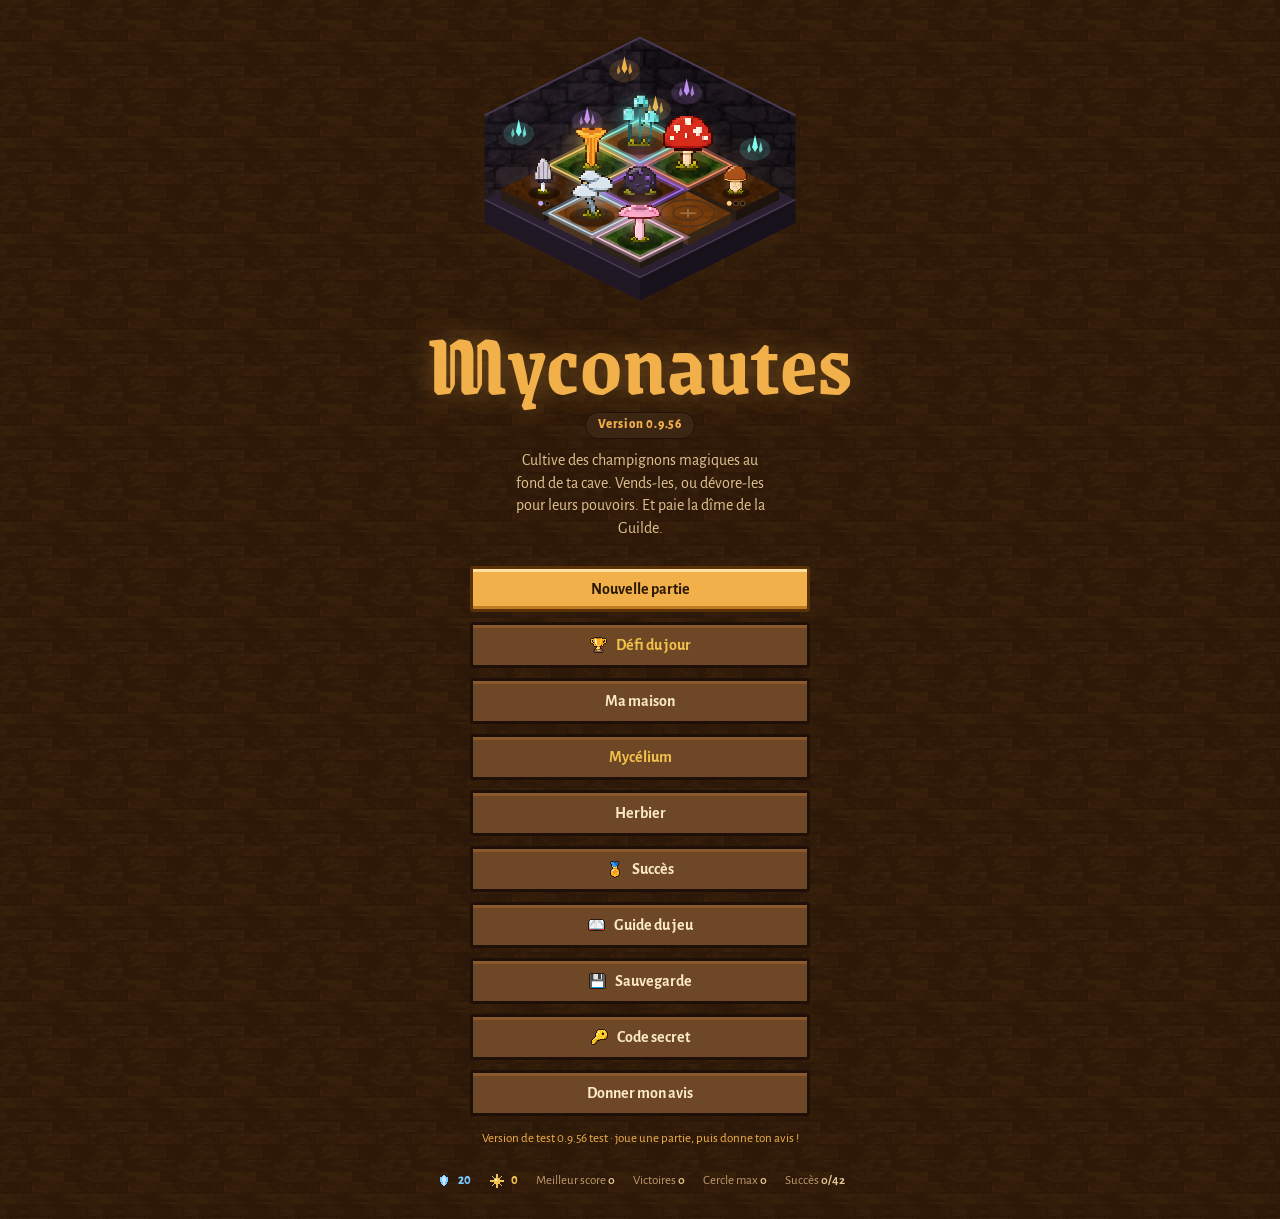
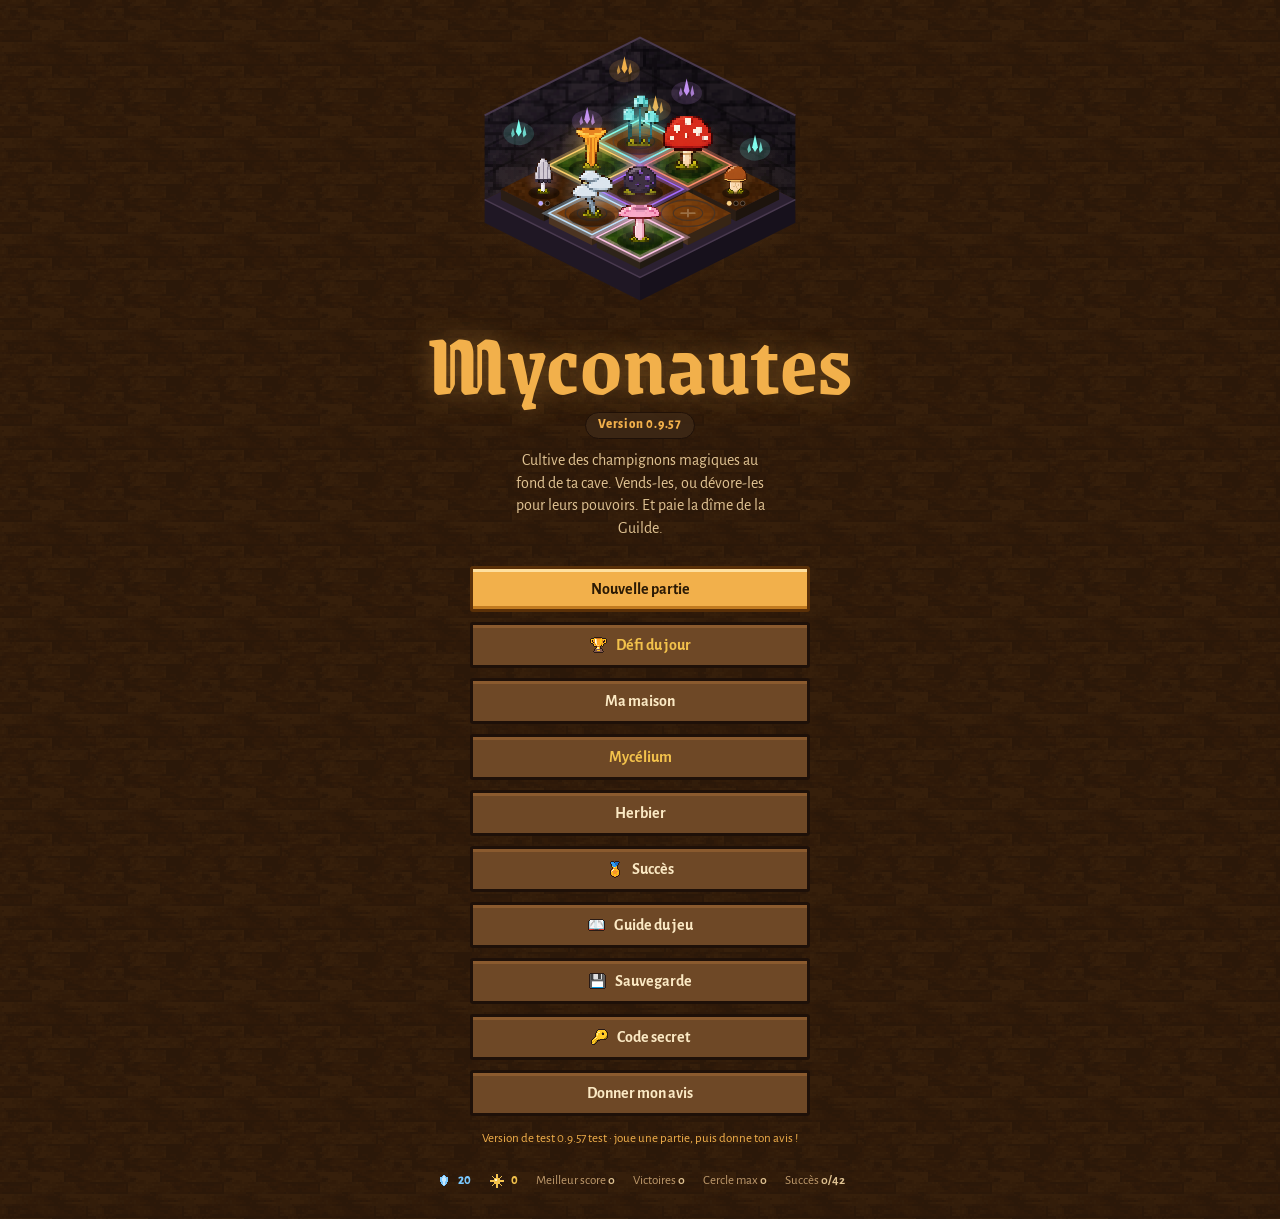
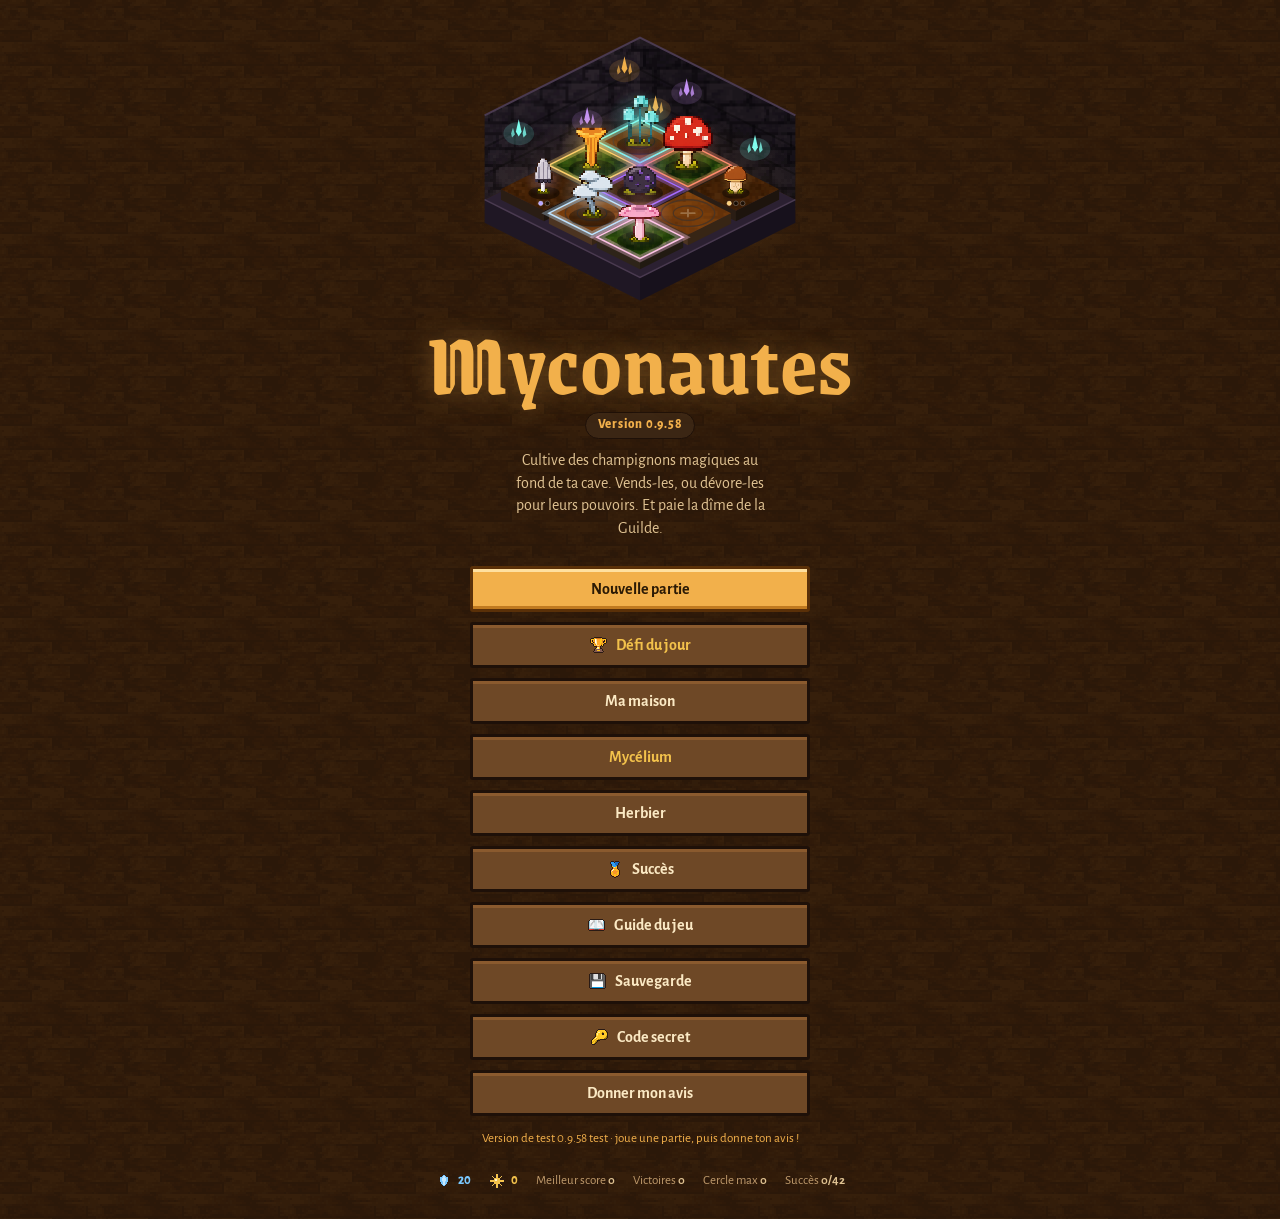
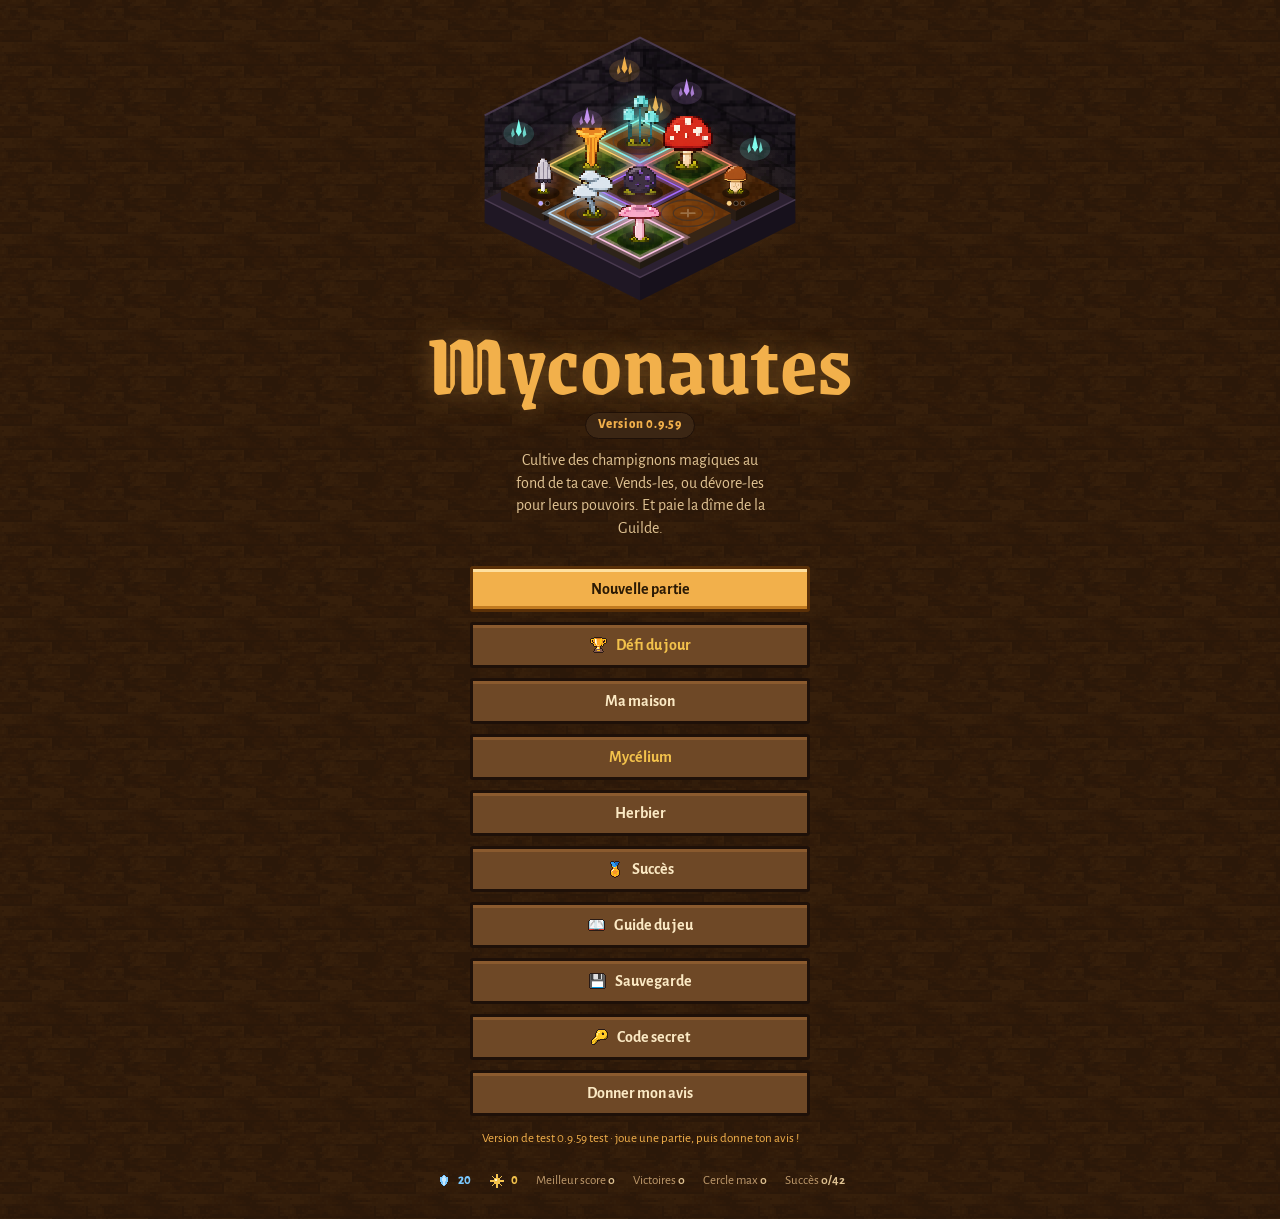
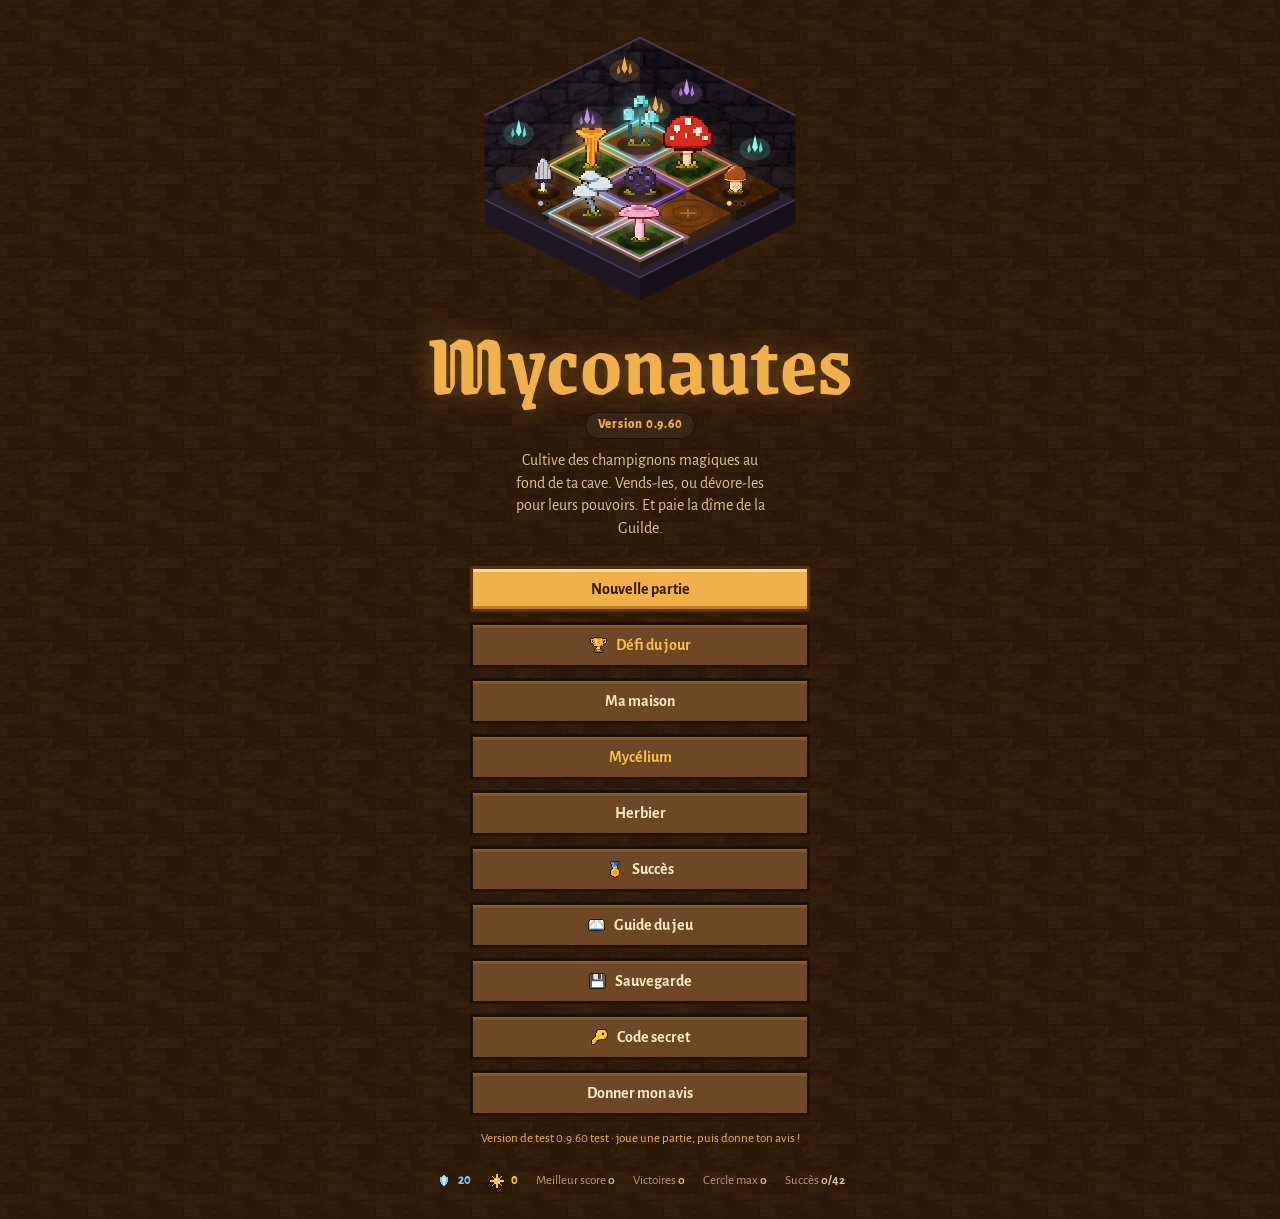
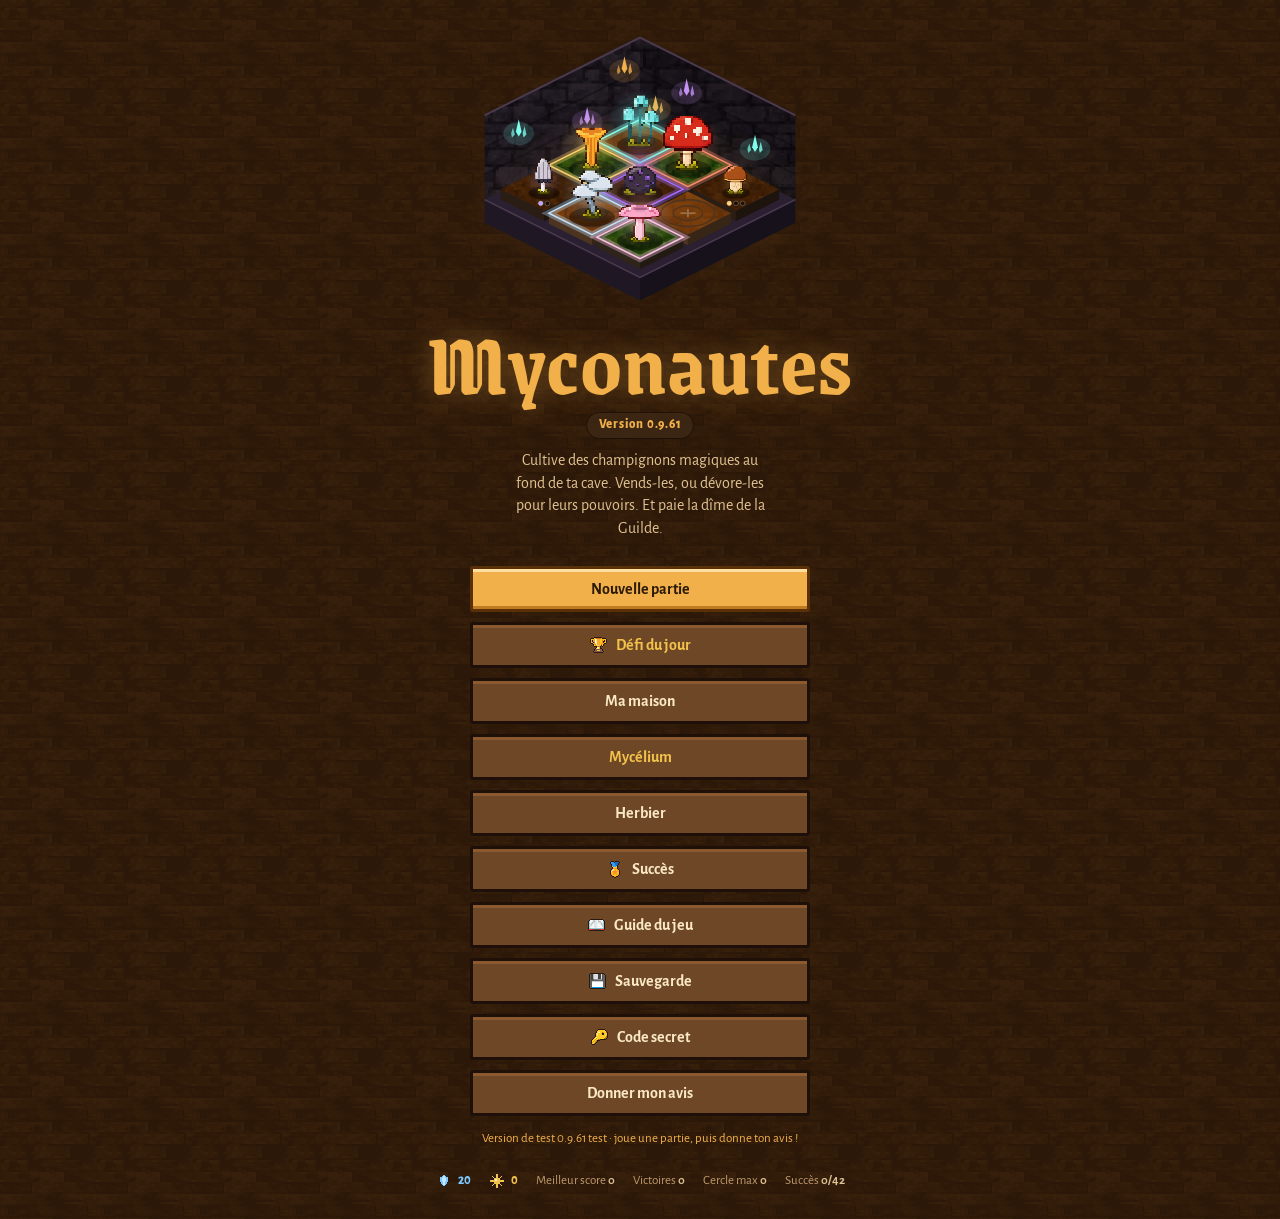
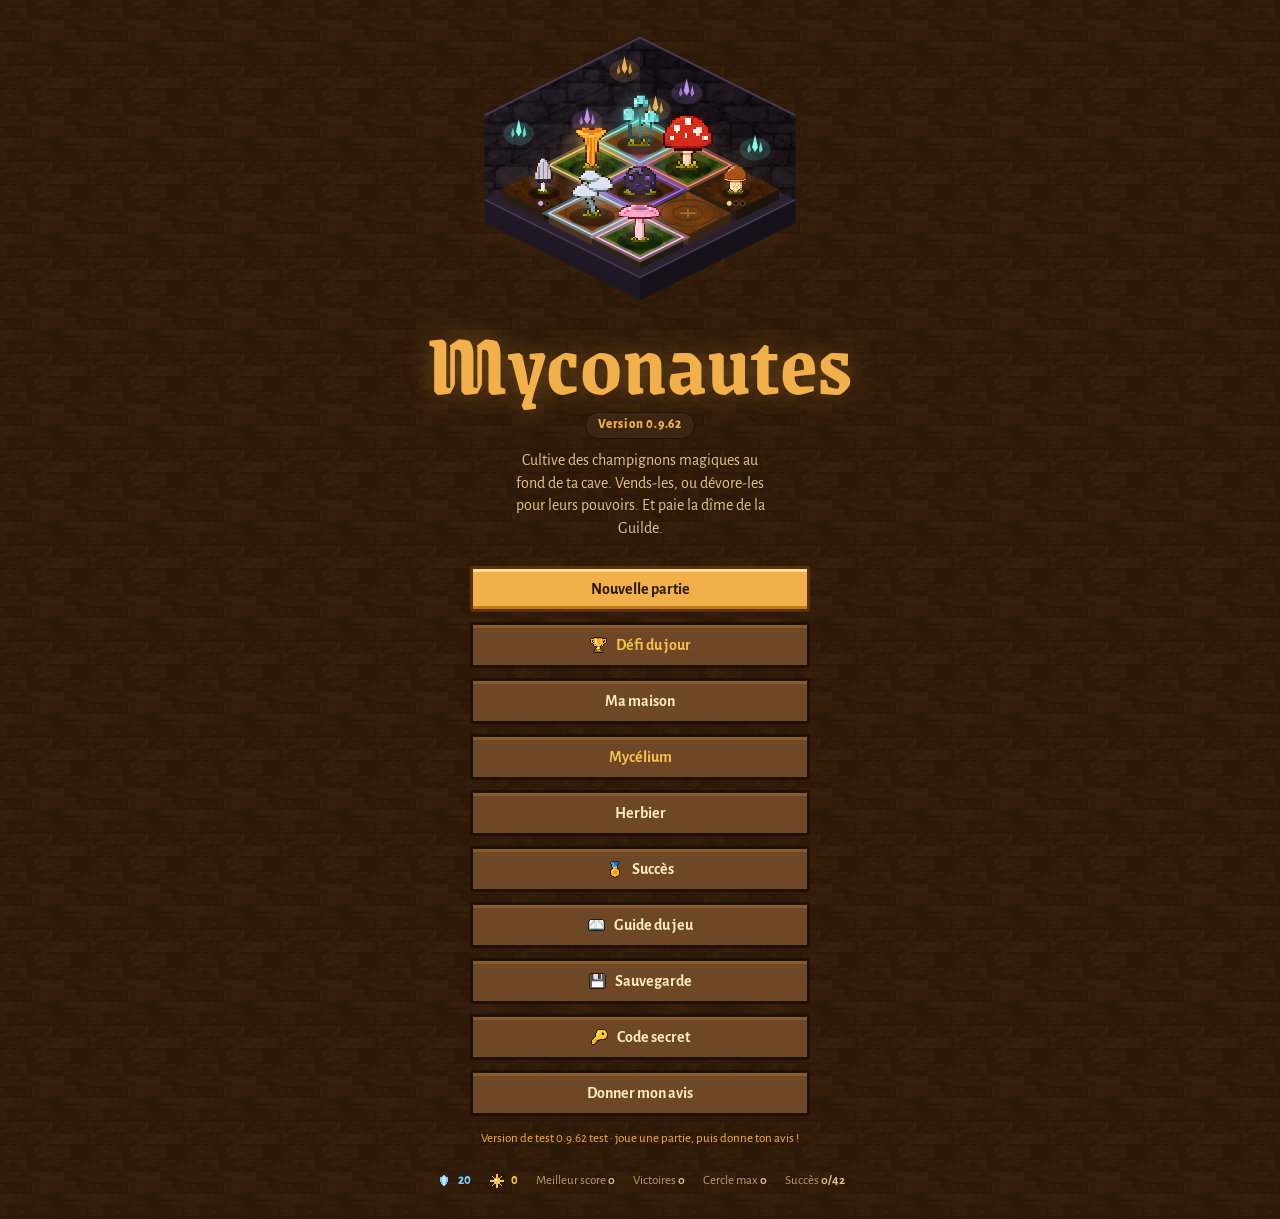
